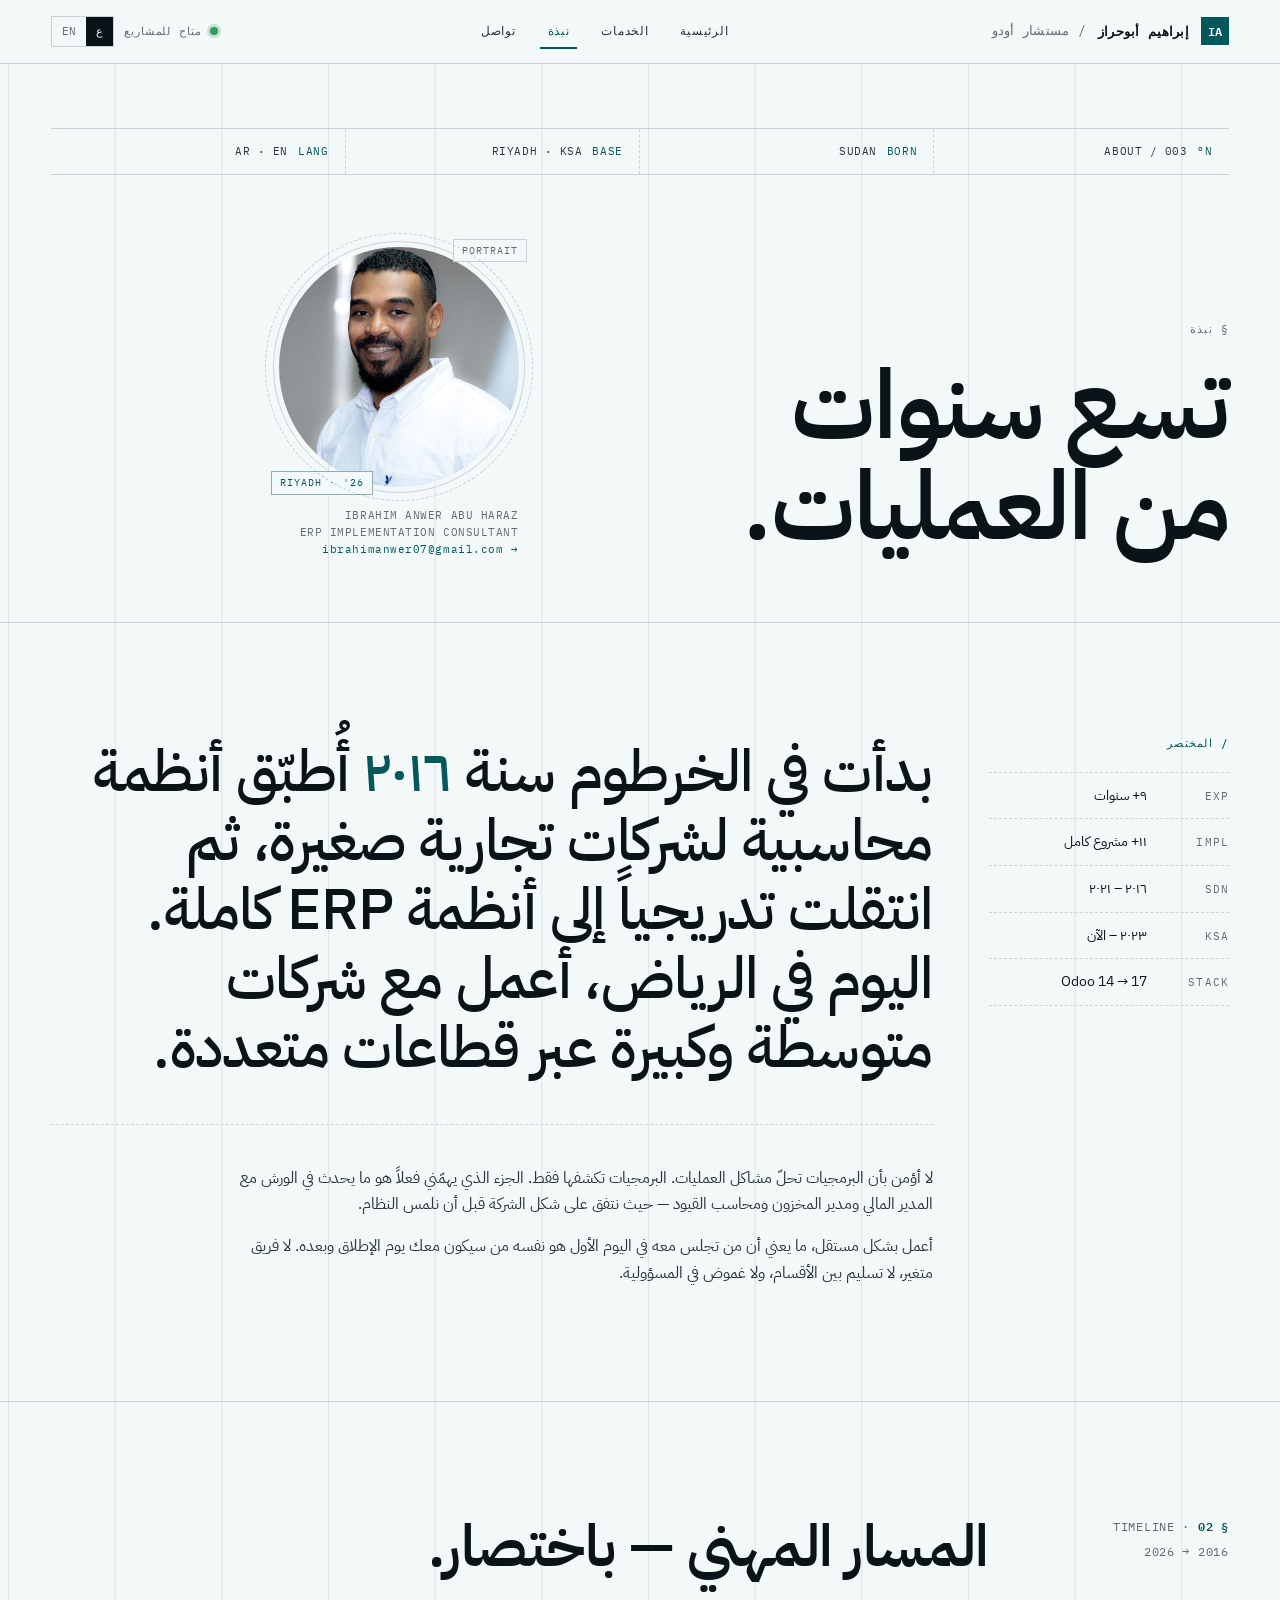
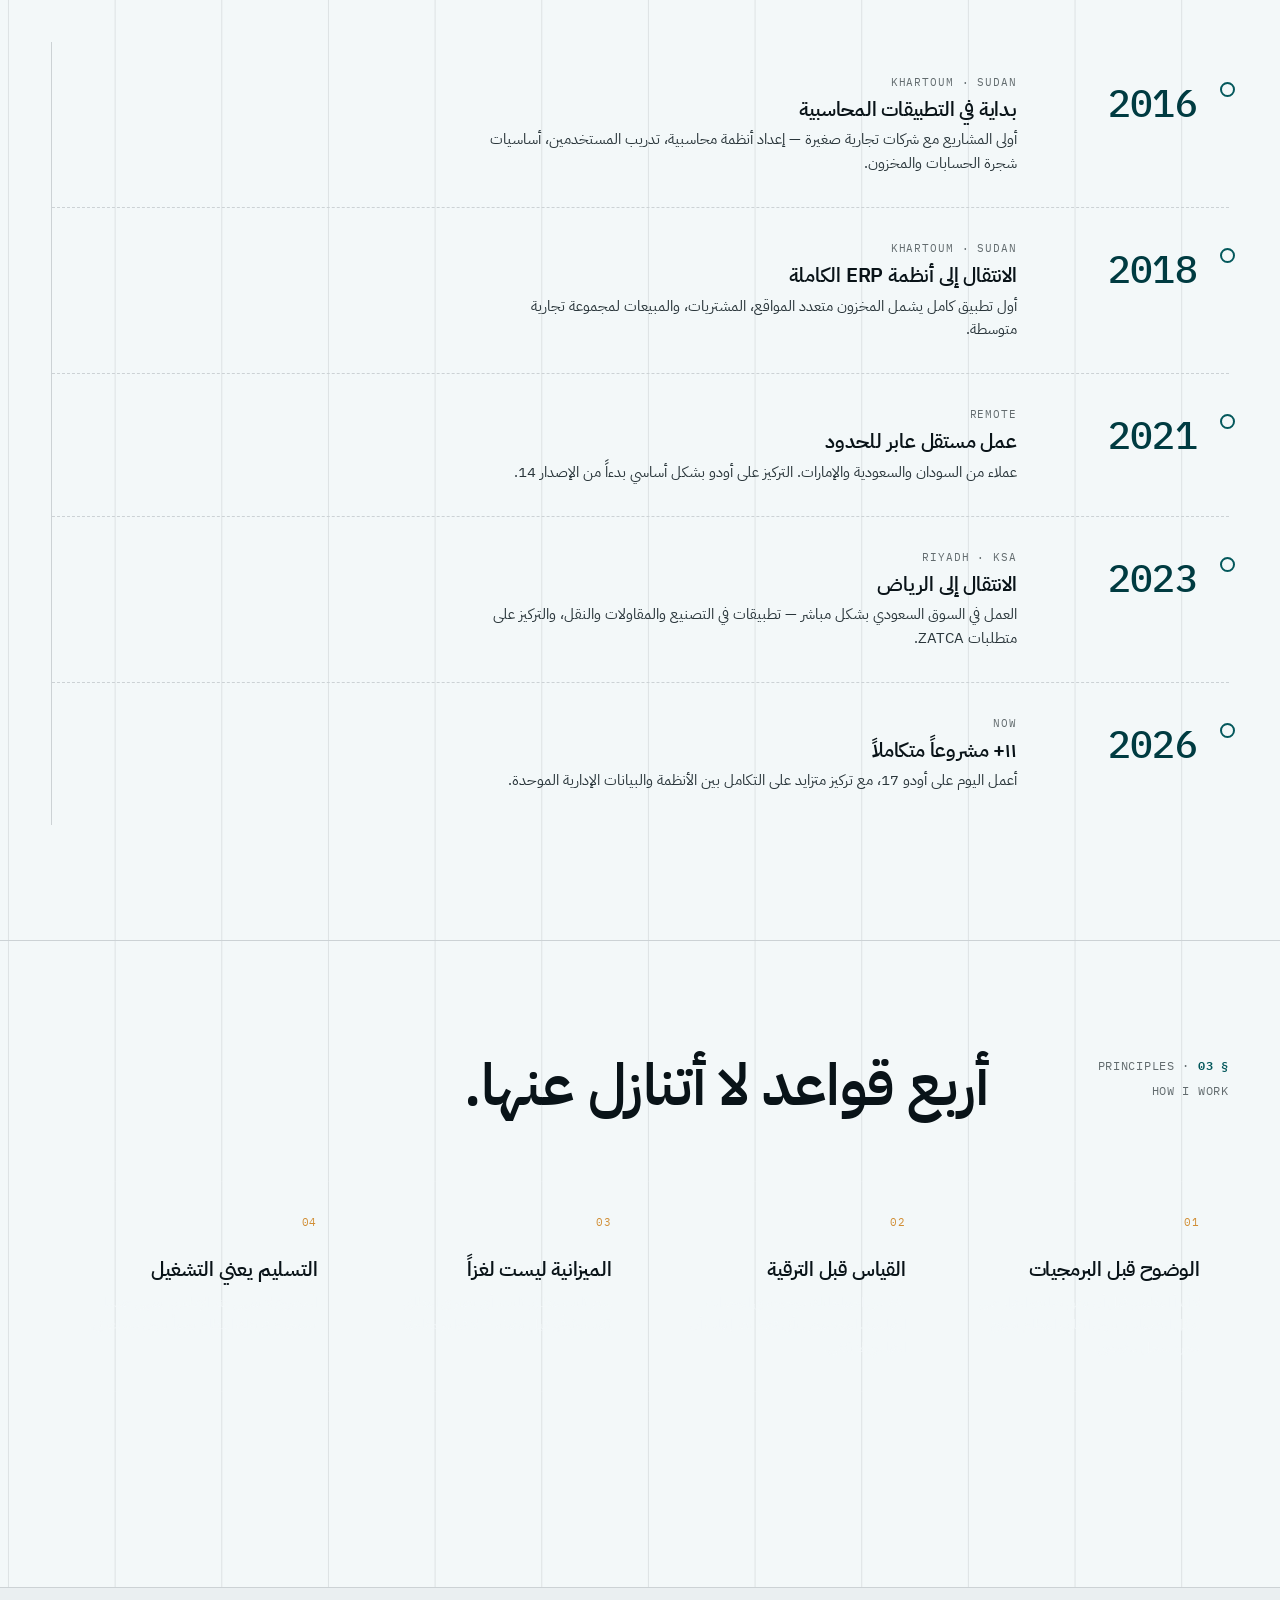
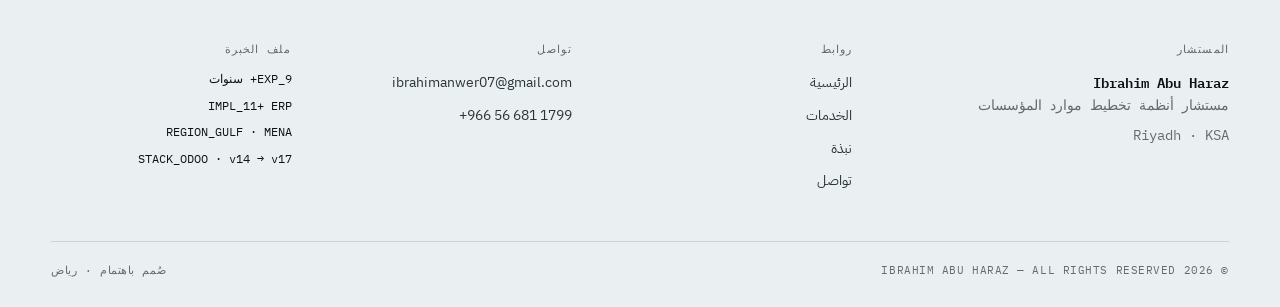
==== about.html @ ae487fdc "Add personal website files" ====
<!DOCTYPE html>
<html lang="ar" dir="rtl">
<head>
<meta charset="UTF-8" />
<meta name="viewport" content="width=device-width, initial-scale=1.0" />
<title>About — Ibrahim Abu Haraz</title>
<link rel="preconnect" href="https://fonts.googleapis.com" />
<link rel="preconnect" href="https://fonts.gstatic.com" crossorigin />
<link href="https://fonts.googleapis.com/css2?family=IBM+Plex+Mono:wght@300;400;500;600&family=IBM+Plex+Sans+Arabic:wght@300;400;500;600;700&family=IBM+Plex+Sans:wght@300;400;500;600;700&family=IBM+Plex+Serif:ital,wght@0,400;1,400&display=swap" rel="stylesheet" />
<link rel="stylesheet" href="assets/shared.css" />
<link rel="stylesheet" href="assets/pages.css" />
</head>
<body>

<div id="site-header"></div>

<!-- PAGE HEADER -->
<section class="page-head" data-screen-label="01 About Header">
  <div class="wrap">
    <div class="hero-meta">
      <div class="meta-cell"><span class="label-num">N°</span><span class="mono">003 / ABOUT</span></div>
      <div class="meta-cell"><span class="label-num">BORN</span><span class="mono">SUDAN</span></div>
      <div class="meta-cell"><span class="label-num">BASE</span><span class="mono">RIYADH · KSA</span></div>
      <div class="meta-cell"><span class="label-num">LANG</span><span class="mono">AR · EN</span></div>
    </div>
    <div class="page-head-row">
      <div>
        <p class="label">
          <span class="lang-ar">§ نبذة</span>
          <span class="lang-en">§ About</span>
        </p>
        <h1 class="h-display">
          <span class="lang-ar">تسع سنوات<br/>من العمليات.</span>
          <span class="lang-en">Nine years<br/>in operations.</span>
        </h1>
      </div>
      <div style="display:flex; flex-direction:column; gap: 20px;">
        <div class="portrait lg" aria-label="Ibrahim Abu Haraz">
          <img src="assets/portrait.png" alt="Ibrahim Abu Haraz" width="220" height="220" />
          <span class="portrait-meta tl">PORTRAIT</span>
          <span class="portrait-meta br">RIYADH · '26</span>
        </div>
        <p class="mono" style="font-size: 11px; color: var(--muted); letter-spacing: 0.05em; max-width: 260px;">
          IBRAHIM ANWER ABU HARAZ<br/>
          ERP IMPLEMENTATION CONSULTANT<br/>
          <span style="color:var(--teal);">→ ibrahimanwer07@gmail.com</span>
        </p>
      </div>
    </div>
  </div>
</section>

<!-- BIO -->
<section class="section" data-screen-label="02 Bio">
  <div class="wrap">
    <div class="bio-grid">
      <div class="bio-side">
        <h4 class="bio-label">/ <span class="lang-ar">المختصر</span><span class="lang-en">TL;DR</span></h4>
        <ul class="bio-list">
          <li><span class="label">EXP</span><span class="lang-ar">٩+ سنوات</span><span class="lang-en">9+ years</span></li>
          <li><span class="label">IMPL</span><span class="lang-ar">١١+ مشروع كامل</span><span class="lang-en">11+ full projects</span></li>
          <li><span class="label">SDN</span><span class="lang-ar">٢٠١٦ – ٢٠٢١</span><span class="lang-en">2016 – 2021</span></li>
          <li><span class="label">KSA</span><span class="lang-ar">٢٠٢٣ – الآن</span><span class="lang-en">2023 – present</span></li>
          <li><span class="label">STACK</span>Odoo 14 → 17</li>
        </ul>
      </div>
      <div class="bio-main">
        <h2 class="h-1" style="font-weight: 500; line-height: 1.2;">
          <span class="lang-ar">
            بدأت في الخرطوم سنة <em style="color:var(--teal); font-style:normal;">٢٠١٦</em> أُطبّق أنظمة محاسبية لشركات تجارية صغيرة، ثم انتقلت تدريجياً إلى أنظمة ERP كاملة. اليوم في الرياض، أعمل مع شركات متوسطة وكبيرة عبر قطاعات متعددة.
          </span>
          <span class="lang-en">
            I started in Khartoum in <em style="color:var(--teal); font-style:normal;">2016</em>, deploying accounting systems for small trading companies, then gradually moved into full ERP work. Today, based in Riyadh, I work with mid-market and enterprise clients across multiple sectors.
          </span>
        </h2>

        <hr class="hr-dashed" style="margin-block: 40px;" />

        <p>
          <span class="lang-ar">
            لا أؤمن بأن البرمجيات تحلّ مشاكل العمليات. البرمجيات تكشفها فقط. الجزء الذي يهمّني فعلاً هو ما يحدث في الورش مع المدير المالي ومدير المخزون ومحاسب القيود — حيث نتفق على شكل الشركة قبل أن نلمس النظام.
          </span>
          <span class="lang-en">
            I don't believe software solves operational problems. Software only exposes them. The part that actually matters happens in workshops with the CFO, the warehouse manager, and the bookkeeper — where we agree on what the company should look like before we touch the system.
          </span>
        </p>
        <p style="margin-top: 16px;">
          <span class="lang-ar">
            أعمل بشكل مستقل، ما يعني أن من تجلس معه في اليوم الأول هو نفسه من سيكون معك يوم الإطلاق وبعده. لا فريق متغير، لا تسليم بين الأقسام، ولا غموض في المسؤولية.
          </span>
          <span class="lang-en">
            I work independently — which means the person you meet on day one is the same person standing next to you at go-live and after. No rotating teams, no department handoffs, no diffused accountability.
          </span>
        </p>
      </div>
    </div>
  </div>
</section>

<!-- TIMELINE -->
<section class="section" data-screen-label="03 Timeline">
  <div class="wrap">
    <div class="section-head">
      <div class="meta">
        <span><b>§ 02</b> · TIMELINE</span>
        <span>2016 → <span data-year>2026</span></span>
      </div>
      <div class="title">
        <h2 class="h-1">
          <span class="lang-ar">المسار المهني — باختصار.</span>
          <span class="lang-en">The professional path — in brief.</span>
        </h2>
      </div>
    </div>

    <ol class="timeline">
      <li>
        <span class="tl-year">2016</span>
        <div class="tl-body">
          <span class="mono tl-loc">KHARTOUM · SUDAN</span>
          <h3 class="h-3">
            <span class="lang-ar">بداية في التطبيقات المحاسبية</span>
            <span class="lang-en">Started in accounting deployments</span>
          </h3>
          <p>
            <span class="lang-ar">أولى المشاريع مع شركات تجارية صغيرة — إعداد أنظمة محاسبية، تدريب المستخدمين، أساسيات شجرة الحسابات والمخزون.</span>
            <span class="lang-en">First engagements with small trading firms — accounting setups, user training, CoA and inventory basics.</span>
          </p>
        </div>
      </li>
      <li>
        <span class="tl-year">2018</span>
        <div class="tl-body">
          <span class="mono tl-loc">KHARTOUM · SUDAN</span>
          <h3 class="h-3">
            <span class="lang-ar">الانتقال إلى أنظمة ERP الكاملة</span>
            <span class="lang-en">Moved into full ERP work</span>
          </h3>
          <p>
            <span class="lang-ar">أول تطبيق كامل يشمل المخزون متعدد المواقع، المشتريات، والمبيعات لمجموعة تجارية متوسطة.</span>
            <span class="lang-en">First full-scope rollout covering multi-warehouse inventory, purchasing, and sales for a mid-sized trading group.</span>
          </p>
        </div>
      </li>
      <li>
        <span class="tl-year">2021</span>
        <div class="tl-body">
          <span class="mono tl-loc">REMOTE</span>
          <h3 class="h-3">
            <span class="lang-ar">عمل مستقل عابر للحدود</span>
            <span class="lang-en">Cross-border independent practice</span>
          </h3>
          <p>
            <span class="lang-ar">عملاء من السودان والسعودية والإمارات. التركيز على أودو بشكل أساسي بدءاً من الإصدار 14.</span>
            <span class="lang-en">Clients across Sudan, KSA, and the UAE. Focus narrowed to Odoo from v14 onwards.</span>
          </p>
        </div>
      </li>
      <li>
        <span class="tl-year">2023</span>
        <div class="tl-body">
          <span class="mono tl-loc">RIYADH · KSA</span>
          <h3 class="h-3">
            <span class="lang-ar">الانتقال إلى الرياض</span>
            <span class="lang-en">Relocated to Riyadh</span>
          </h3>
          <p>
            <span class="lang-ar">العمل في السوق السعودي بشكل مباشر — تطبيقات في التصنيع والمقاولات والنقل، والتركيز على متطلبات ZATCA.</span>
            <span class="lang-en">Working in the Saudi market directly — manufacturing, contracting, and transportation rollouts, with a focus on ZATCA compliance.</span>
          </p>
        </div>
      </li>
      <li>
        <span class="tl-year"><span data-year>2026</span></span>
        <div class="tl-body">
          <span class="mono tl-loc">NOW</span>
          <h3 class="h-3">
            <span class="lang-ar">١١+ مشروعاً متكاملاً</span>
            <span class="lang-en">11+ full-cycle projects</span>
          </h3>
          <p>
            <span class="lang-ar">أعمل اليوم على أودو 17، مع تركيز متزايد على التكامل بين الأنظمة والبيانات الإدارية الموحدة.</span>
            <span class="lang-en">Currently on Odoo 17, with a growing focus on cross-system integration and unified management reporting.</span>
          </p>
        </div>
      </li>
    </ol>
  </div>
</section>

<!-- PRINCIPLES -->
<section class="section section-dark" data-screen-label="04 Principles">
  <div class="wrap">
    <div class="section-head">
      <div class="meta">
        <span><b>§ 03</b> · PRINCIPLES</span>
        <span>HOW I WORK</span>
      </div>
      <div class="title">
        <h2 class="h-1">
          <span class="lang-ar">أربع قواعد لا أتنازل عنها.</span>
          <span class="lang-en">Four rules I don't compromise on.</span>
        </h2>
      </div>
    </div>

    <div class="principles">
      <div class="principle">
        <span class="principle-num">01</span>
        <h3 class="h-3">
          <span class="lang-ar">الوضوح قبل البرمجيات</span>
          <span class="lang-en">Clarity before software</span>
        </h3>
        <p>
          <span class="lang-ar">لا أبدأ التطبيق قبل أن يتفق صانعو القرار على شكل العمليات. بدون اتفاق، النظام يصبح مجرد سجل للفوضى.</span>
          <span class="lang-en">No implementation begins until decision-makers agree on what the process should look like. Without that, the system just records chaos.</span>
        </p>
      </div>
      <div class="principle">
        <span class="principle-num">02</span>
        <h3 class="h-3">
          <span class="lang-ar">القياس قبل الترقية</span>
          <span class="lang-en">Standard before custom</span>
        </h3>
        <p>
          <span class="lang-ar">٨٠٪ من احتياجاتك موجودة في الوحدات القياسية. التخصيص يأتي فقط بعد إثبات أن القياسي لا يكفي.</span>
          <span class="lang-en">80% of your needs are in standard modules. Customisation comes only after proving the standard doesn't fit.</span>
        </p>
      </div>
      <div class="principle">
        <span class="principle-num">03</span>
        <h3 class="h-3">
          <span class="lang-ar">الميزانية ليست لغزاً</span>
          <span class="lang-en">Budgets aren't mysteries</span>
        </h3>
        <p>
          <span class="lang-ar">سعر ثابت لنطاق ثابت. أي تغيير في النطاق يُكتب ويُوقّع قبل تنفيذه — لا فواتير مفاجئة.</span>
          <span class="lang-en">Fixed price for fixed scope. Scope changes are written and signed before work starts — no surprise invoices.</span>
        </p>
      </div>
      <div class="principle">
        <span class="principle-num">04</span>
        <h3 class="h-3">
          <span class="lang-ar">التسليم يعني التشغيل</span>
          <span class="lang-en">"Done" means running</span>
        </h3>
        <p>
          <span class="lang-ar">المشروع لا ينتهي عند الإطلاق. ينتهي عندما يستخدم فريقك النظام يومياً بدون مساعدتي.</span>
          <span class="lang-en">A project doesn't end at launch. It ends when your team uses the system daily without me.</span>
        </p>
      </div>
    </div>
  </div>
</section>

<div id="site-footer"></div>

<script src="assets/shared.js"></script>
<script src="assets/partials.js"></script>
</body>
</html>
---- assets/shared.css ----
/* ============================================================
   Ibrahim Abu Haraz — ERP Consultant
   Technical & modern, bilingual (AR-RTL primary / EN-LTR)
   ============================================================ */

:root {
  /* Color tokens */
  --bg:        oklch(97.5% 0.005 220);
  --bg-2:      oklch(95% 0.006 220);
  --ink:       oklch(18% 0.018 230);
  --ink-2:     oklch(32% 0.018 225);
  --muted:     oklch(52% 0.012 225);
  --line:      oklch(86% 0.008 220);
  --line-2:    oklch(91% 0.006 220);
  --teal:      oklch(42% 0.07 200);
  --teal-deep: oklch(32% 0.06 205);
  --teal-tint: oklch(94% 0.018 200);
  --amber:     oklch(70% 0.13 70);
  --green:     oklch(62% 0.13 155);

  /* Type */
  --f-sans: "IBM Plex Sans Arabic", "IBM Plex Sans", system-ui, sans-serif;
  --f-mono: "IBM Plex Mono", ui-monospace, Menlo, monospace;
  --f-serif: "IBM Plex Serif", Georgia, serif;

  /* Layout */
  --maxw: 1320px;
  --pad: clamp(20px, 4vw, 56px);
  --gutter: 24px;
}

* { box-sizing: border-box; }

html, body {
  margin: 0;
  padding: 0;
  background: var(--bg);
  color: var(--ink);
  font-family: var(--f-sans);
  font-size: 16px;
  line-height: 1.55;
  -webkit-font-smoothing: antialiased;
  text-rendering: optimizeLegibility;
}

body {
  /* Faint vertical column grid as a design element */
  background-image:
    linear-gradient(to right,
      transparent 0,
      transparent calc(100% / 12 - 1px),
      var(--line-2) calc(100% / 12 - 1px),
      var(--line-2) calc(100% / 12),
      transparent calc(100% / 12));
  background-size: calc(100% / 12) 100%;
  background-position: 0 0;
  background-repeat: repeat-x;
}

@media (max-width: 900px) { body { background-image: none; } }

a { color: inherit; text-decoration: none; }
img { max-width: 100%; display: block; }
button { font: inherit; cursor: pointer; }

/* ---------- Direction handling ---------- */
html[lang="ar"] { direction: rtl; }
html[lang="en"] { direction: ltr; }
html[lang="ar"] body { font-family: var(--f-sans); }
html[lang="en"] body { font-family: "IBM Plex Sans", system-ui, sans-serif; }

/* hide opposite-language nodes */
html[lang="ar"] [data-en]:not([data-ar]) { display: none; }
html[lang="en"] [data-ar]:not([data-en]) { display: none; }
.lang-en, .lang-ar { display: none; }
html[lang="en"] .lang-en { display: inline; }
html[lang="ar"] .lang-ar { display: inline; }
html[lang="en"] .lang-en.block,
html[lang="ar"] .lang-ar.block { display: block; }

/* ---------- Wrappers ---------- */
.wrap {
  max-width: var(--maxw);
  margin: 0 auto;
  padding-inline: var(--pad);
}

/* ---------- Top bar / nav ---------- */
.topbar {
  position: sticky;
  top: 0;
  z-index: 50;
  background: color-mix(in oklab, var(--bg) 92%, transparent);
  backdrop-filter: blur(8px);
  border-bottom: 1px solid var(--line);
}
.topbar .row {
  display: flex;
  align-items: center;
  justify-content: space-between;
  gap: 20px;
  padding-block: 14px;
}
.brand {
  display: flex;
  align-items: center;
  gap: 12px;
  font-family: var(--f-mono);
  font-size: 13px;
  letter-spacing: 0.02em;
  color: var(--ink);
}
.brand-mark {
  width: 28px;
  height: 28px;
  display: grid;
  place-items: center;
  background: var(--teal);
  color: var(--bg);
  font-family: var(--f-mono);
  font-weight: 600;
  font-size: 12px;
  letter-spacing: 0;
}
.brand-name { font-weight: 600; }
.brand-sub { color: var(--muted); }

nav.primary {
  display: flex;
  align-items: center;
  gap: 4px;
}
nav.primary a {
  font-family: var(--f-mono);
  font-size: 12px;
  text-transform: uppercase;
  letter-spacing: 0.06em;
  color: var(--ink-2);
  padding: 8px 14px;
  border-radius: 2px;
  position: relative;
}
nav.primary a:hover { color: var(--teal); background: var(--teal-tint); }
nav.primary a[aria-current="page"] {
  color: var(--teal);
}
nav.primary a[aria-current="page"]::before {
  content: "";
  position: absolute;
  inset-inline-start: 6px;
  inset-inline-end: 6px;
  bottom: 0;
  height: 2px;
  background: var(--teal);
}

.nav-meta {
  display: flex;
  align-items: center;
  gap: 10px;
}
.status-dot {
  display: inline-flex;
  align-items: center;
  gap: 8px;
  font-family: var(--f-mono);
  font-size: 11px;
  text-transform: uppercase;
  color: var(--muted);
  letter-spacing: 0.08em;
}
.status-dot::before {
  content: "";
  width: 8px; height: 8px;
  border-radius: 50%;
  background: var(--green);
  box-shadow: 0 0 0 3px color-mix(in oklab, var(--green) 25%, transparent);
}

.lang-toggle {
  display: inline-flex;
  border: 1px solid var(--line);
  background: var(--bg);
  font-family: var(--f-mono);
  font-size: 11px;
  letter-spacing: 0.04em;
  overflow: hidden;
}
.lang-toggle button {
  padding: 6px 10px;
  background: transparent;
  border: 0;
  color: var(--muted);
}
.lang-toggle button[aria-pressed="true"] {
  background: var(--ink);
  color: var(--bg);
}

/* Mobile nav fallback */
@media (max-width: 820px) {
  nav.primary { display: none; }
  .nav-meta .status-dot { display: none; }
}

/* ---------- Headings ---------- */
h1, h2, h3, h4 {
  font-family: var(--f-sans);
  font-weight: 600;
  margin: 0;
  letter-spacing: -0.01em;
  line-height: 1.05;
  text-wrap: balance;
}
html[lang="en"] h1, html[lang="en"] h2, html[lang="en"] h3 { letter-spacing: -0.02em; }

.h-display { font-size: clamp(48px, 7.5vw, 104px); font-weight: 600; }
.h-1 { font-size: clamp(36px, 4.5vw, 64px); font-weight: 600; }
.h-2 { font-size: clamp(26px, 2.6vw, 36px); }
.h-3 { font-size: clamp(20px, 1.6vw, 24px); font-weight: 600; }

p { margin: 0; }
.lede { font-size: clamp(18px, 1.4vw, 22px); color: var(--ink-2); line-height: 1.5; max-width: 60ch; text-wrap: pretty; }

/* ---------- Mono labels ---------- */
.mono { font-family: var(--f-mono); }
.label {
  font-family: var(--f-mono);
  font-size: 11px;
  text-transform: uppercase;
  letter-spacing: 0.1em;
  color: var(--muted);
}
.label-num {
  font-family: var(--f-mono);
  font-size: 11px;
  letter-spacing: 0.06em;
  color: var(--teal);
}
.kbd {
  font-family: var(--f-mono);
  font-size: 11px;
  padding: 2px 6px;
  border: 1px solid var(--line);
  background: var(--bg-2);
}

/* ---------- Buttons ---------- */
.btn {
  display: inline-flex;
  align-items: center;
  gap: 10px;
  padding: 14px 22px;
  font-family: var(--f-mono);
  font-size: 12px;
  letter-spacing: 0.08em;
  text-transform: uppercase;
  background: var(--ink);
  color: var(--bg);
  border: 1px solid var(--ink);
  transition: transform 120ms ease, background 120ms ease;
}
.btn:hover { background: var(--teal); border-color: var(--teal); }
.btn .arrow { font-family: var(--f-mono); }
.btn-ghost {
  background: transparent;
  color: var(--ink);
  border: 1px solid var(--line);
}
.btn-ghost:hover { background: var(--bg-2); border-color: var(--ink); color: var(--ink); }

/* ---------- Section header ---------- */
.section {
  padding-block: clamp(64px, 9vw, 120px);
  border-top: 1px solid var(--line);
  position: relative;
}
.section.no-divider { border-top: 0; }
.section-head {
  display: grid;
  grid-template-columns: 200px 1fr;
  gap: 40px;
  margin-bottom: clamp(40px, 5vw, 72px);
  align-items: start;
}
.section-head .meta {
  font-family: var(--f-mono);
  font-size: 12px;
  color: var(--muted);
  letter-spacing: 0.06em;
  display: flex;
  flex-direction: column;
  gap: 6px;
}
.section-head .meta b { color: var(--teal); font-weight: 600; }
.section-head .title { display: flex; flex-direction: column; gap: 16px; }
@media (max-width: 720px) {
  .section-head { grid-template-columns: 1fr; gap: 16px; }
}

/* ---------- Hairline ---------- */
.hr { height: 1px; background: var(--line); border: 0; margin: 0; }
.hr-dashed { border: 0; border-top: 1px dashed var(--line); }

/* ---------- Footer ---------- */
footer.site {
  border-top: 1px solid var(--line);
  background: var(--bg-2);
  padding-block: 56px 28px;
  margin-top: 80px;
}
footer.site .grid {
  display: grid;
  grid-template-columns: 1.4fr 1fr 1fr 1fr;
  gap: 40px;
}
@media (max-width: 820px) { footer.site .grid { grid-template-columns: 1fr 1fr; } }
@media (max-width: 520px) { footer.site .grid { grid-template-columns: 1fr; } }

footer.site h4 {
  font-family: var(--f-mono);
  font-size: 11px;
  text-transform: uppercase;
  letter-spacing: 0.1em;
  color: var(--muted);
  font-weight: 500;
  margin-bottom: 14px;
}
footer.site ul { list-style: none; padding: 0; margin: 0; display: grid; gap: 8px; }
footer.site a { color: var(--ink-2); font-size: 14px; }
footer.site a:hover { color: var(--teal); }
footer.site .bottom {
  margin-top: 48px;
  padding-top: 20px;
  border-top: 1px solid var(--line);
  display: flex;
  justify-content: space-between;
  align-items: center;
  font-family: var(--f-mono);
  font-size: 11px;
  color: var(--muted);
  letter-spacing: 0.05em;
  flex-wrap: wrap;
  gap: 12px;
}

/* ---------- Avatar placeholder ---------- */
.avatar {
  width: 72px;
  height: 72px;
  background:
    repeating-linear-gradient(135deg,
      var(--teal-tint) 0 6px,
      var(--bg) 6px 12px);
  border: 1px solid var(--line);
  position: relative;
  display: grid;
  place-items: center;
  font-family: var(--f-mono);
  font-size: 9px;
  color: var(--teal-deep);
  text-align: center;
  text-transform: uppercase;
  letter-spacing: 0.08em;
}
.avatar.lg { width: 220px; height: 220px; font-size: 10px; }

/* ---------- Portrait (real photo) ---------- */
.portrait {
  --size: 220px;
  width: var(--size);
  height: var(--size);
  position: relative;
  display: block;
  flex-shrink: 0;
}
.portrait.lg { --size: 240px; }
.portrait img {
  width: 100%;
  height: 100%;
  object-fit: cover;
  border-radius: 50%;
  display: block;
  background: var(--bg-2);
  filter: saturate(0.95) contrast(1.02);
}
.portrait::before {
  /* fine outer ring */
  content: "";
  position: absolute;
  inset: -6px;
  border: 1px solid var(--line);
  border-radius: 50%;
  pointer-events: none;
}
.portrait::after {
  /* dashed offset arc to keep the technical/grid vocabulary */
  content: "";
  position: absolute;
  inset: -14px;
  border: 1px dashed color-mix(in oklab, var(--teal) 35%, transparent);
  border-radius: 50%;
  pointer-events: none;
  opacity: 0.7;
}
.portrait-meta {
  position: absolute;
  font-family: var(--f-mono);
  font-size: 10px;
  letter-spacing: 0.1em;
  color: var(--muted);
  text-transform: uppercase;
  background: var(--bg);
  padding: 3px 8px;
  border: 1px solid var(--line);
  white-space: nowrap;
}
.portrait-meta.tl { top: -8px; inset-inline-start: -8px; }
.portrait-meta.br { bottom: -8px; inset-inline-end: -8px; color: var(--teal); border-color: color-mix(in oklab, var(--teal) 30%, var(--line)); }

/* ---------- Reveal animation ---------- */
.reveal { opacity: 0; transform: translateY(12px); transition: opacity 600ms ease, transform 600ms ease; }
.reveal.in { opacity: 1; transform: none; }
---- assets/pages.css ----
/* Shared styles for Services / About / Contact pages */

/* ---------- Page head (reuses .hero-meta from home) ---------- */
.page-head {
  padding-top: clamp(40px, 5vw, 64px);
  padding-bottom: clamp(40px, 5vw, 64px);
}
.page-head .hero-meta {
  display: grid;
  grid-template-columns: repeat(4, 1fr);
  border-top: 1px solid var(--line);
  border-bottom: 1px solid var(--line);
  margin-bottom: clamp(40px, 6vw, 72px);
}
.page-head .meta-cell {
  display: flex;
  align-items: center;
  gap: 10px;
  padding: 14px 16px;
  font-family: var(--f-mono);
  font-size: 11px;
  color: var(--ink-2);
  letter-spacing: 0.05em;
  border-inline-start: 1px dashed var(--line);
}
.page-head .meta-cell:first-child { border-inline-start: 0; }
@media (max-width: 760px) {
  .page-head .hero-meta { grid-template-columns: 1fr 1fr; }
  .page-head .meta-cell:nth-child(3) { border-inline-start: 0; }
}

.page-head-row {
  display: grid;
  grid-template-columns: 1.4fr 1fr;
  gap: 56px;
  align-items: end;
}
@media (max-width: 900px) {
  .page-head-row { grid-template-columns: 1fr; gap: 32px; }
}
.page-head .label { margin-bottom: 18px; }

/* ============================================================
   SERVICES PAGE
   ============================================================ */
.svc-row {
  display: grid;
  grid-template-columns: 240px 1fr;
  gap: 56px;
  padding-block: clamp(40px, 5vw, 64px);
  border-top: 1px solid var(--line);
}
.svc-row:first-of-type { border-top: 0; padding-top: 0; }
@media (max-width: 880px) {
  .svc-row { grid-template-columns: 1fr; gap: 20px; }
}

.svc-row-num {
  display: flex;
  flex-direction: column;
  gap: 12px;
  position: sticky;
  top: 88px;
  align-self: start;
}
.svc-row-num .label-num {
  font-size: 12px;
  letter-spacing: 0.1em;
}
.svc-row-num h2 {
  line-height: 1.1;
  font-weight: 500;
}

.svc-row-body { display: flex; flex-direction: column; gap: 20px; }
.svc-row-body .lede { max-width: 64ch; font-size: clamp(17px, 1.3vw, 20px); }

.svc-features {
  list-style: none;
  padding: 0;
  margin: 0;
  display: grid;
  grid-template-columns: repeat(2, 1fr);
  gap: 12px 24px;
  border-top: 1px dashed var(--line);
  padding-top: 20px;
}
@media (max-width: 600px) { .svc-features { grid-template-columns: 1fr; } }
.svc-features li {
  font-family: var(--f-mono);
  font-size: 13px;
  color: var(--ink-2);
  padding-inline-start: 18px;
  position: relative;
  line-height: 1.5;
}
.svc-features li::before {
  content: "→";
  position: absolute;
  inset-inline-start: 0;
  color: var(--teal);
  font-family: var(--f-mono);
}
html[dir="rtl"] .svc-features li::before { content: "←"; }

.svc-eng {
  display: grid;
  grid-template-columns: repeat(3, 1fr);
  gap: 0;
  margin-top: 4px;
  border: 1px solid var(--line);
  background: var(--bg-2);
}
.svc-eng > div {
  display: flex;
  flex-direction: column;
  gap: 4px;
  padding: 14px 18px;
  border-inline-start: 1px solid var(--line);
  font-family: var(--f-mono);
  font-size: 13px;
  color: var(--ink);
  letter-spacing: 0.02em;
}
.svc-eng > div:first-child { border-inline-start: 0; }
.svc-eng .label { font-size: 10px; }
@media (max-width: 720px) {
  .svc-eng { grid-template-columns: 1fr; }
  .svc-eng > div { border-inline-start: 0; border-top: 1px solid var(--line); }
  .svc-eng > div:first-child { border-top: 0; }
}

/* ============================================================
   ABOUT PAGE
   ============================================================ */
.bio-grid {
  display: grid;
  grid-template-columns: 240px 1fr;
  gap: 56px;
}
@media (max-width: 880px) {
  .bio-grid { grid-template-columns: 1fr; gap: 32px; }
}
.bio-side { display: flex; flex-direction: column; gap: 18px; position: sticky; top: 88px; align-self: start; }
.bio-label {
  font-family: var(--f-mono);
  font-size: 11px;
  text-transform: uppercase;
  letter-spacing: 0.1em;
  color: var(--teal);
  margin: 0 0 4px 0;
  font-weight: 500;
}
.bio-list {
  list-style: none;
  padding: 0;
  margin: 0;
  display: flex;
  flex-direction: column;
}
.bio-list li {
  display: grid;
  grid-template-columns: 70px 1fr;
  gap: 12px;
  padding-block: 12px;
  border-top: 1px dashed var(--line);
  font-size: 14px;
  align-items: baseline;
}
.bio-list li:last-child { border-bottom: 1px dashed var(--line); }
.bio-list .label { font-size: 11px; }
.bio-main h2 { text-wrap: pretty; }
.bio-main p { font-size: 16px; line-height: 1.65; color: var(--ink-2); max-width: 70ch; }

/* Timeline */
.timeline {
  list-style: none;
  padding: 0;
  margin: 0;
  border-inline-start: 1px solid var(--line);
}
html[dir="rtl"] .timeline { border-inline-start: 0; border-inline-end: 1px solid var(--line); }

.timeline > li {
  display: grid;
  grid-template-columns: 140px 1fr;
  gap: 40px;
  padding: 32px 0 32px 32px;
  border-bottom: 1px dashed var(--line);
  position: relative;
}
html[dir="rtl"] .timeline > li { padding: 32px 32px 32px 0; }
.timeline > li:last-child { border-bottom: 0; }

.timeline > li::before {
  content: "";
  position: absolute;
  inset-inline-start: -6px;
  top: 40px;
  width: 11px;
  height: 11px;
  background: var(--bg);
  border: 2px solid var(--teal);
  border-radius: 50%;
}

.tl-year {
  font-family: var(--f-mono);
  font-size: clamp(28px, 3vw, 40px);
  color: var(--teal-deep);
  font-weight: 500;
  letter-spacing: -0.02em;
}
.tl-body { display: flex; flex-direction: column; gap: 8px; }
.tl-loc {
  font-size: 11px;
  letter-spacing: 0.08em;
  color: var(--muted);
}
.tl-body p { font-size: 15px; color: var(--ink-2); max-width: 60ch; }

@media (max-width: 700px) {
  .timeline > li { grid-template-columns: 1fr; gap: 12px; }
}

/* Principles (on dark section) */
.principles {
  display: grid;
  grid-template-columns: repeat(4, 1fr);
  gap: 0;
  border-top: 1px solid color-mix(in oklab, var(--bg) 18%, transparent);
  border-inline-start: 1px solid color-mix(in oklab, var(--bg) 18%, transparent);
}
@media (max-width: 980px) { .principles { grid-template-columns: 1fr 1fr; } }
@media (max-width: 600px) { .principles { grid-template-columns: 1fr; } }

.principle {
  padding: 32px 28px;
  border-inline-end: 1px solid color-mix(in oklab, var(--bg) 18%, transparent);
  border-bottom: 1px solid color-mix(in oklab, var(--bg) 18%, transparent);
  display: flex;
  flex-direction: column;
  gap: 12px;
}
.principle-num {
  font-family: var(--f-mono);
  font-size: 11px;
  color: var(--amber);
  letter-spacing: 0.08em;
  margin-bottom: 16px;
}
.principle p { font-size: 14px; line-height: 1.6; color: color-mix(in oklab, var(--bg) 70%, transparent); }

/* ============================================================
   CONTACT PAGE
   ============================================================ */
.contact-grid {
  display: grid;
  grid-template-columns: repeat(3, 1fr);
  gap: 0;
  border-top: 1px solid var(--line);
  border-inline-start: 1px solid var(--line);
}
@media (max-width: 900px) { .contact-grid { grid-template-columns: 1fr; } }

.contact-card {
  padding: 28px;
  border-inline-end: 1px solid var(--line);
  border-bottom: 1px solid var(--line);
  display: flex;
  flex-direction: column;
  gap: 8px;
  background: var(--bg);
  transition: background 200ms ease;
  min-height: 200px;
}
.contact-card:hover { background: var(--teal-tint); }
.contact-num {
  font-family: var(--f-mono);
  font-size: 11px;
  color: var(--teal);
  letter-spacing: 0.06em;
  margin-bottom: 12px;
}
.contact-label {
  font-family: var(--f-mono);
  font-size: 11px;
  text-transform: uppercase;
  letter-spacing: 0.1em;
  color: var(--muted);
  margin: 0;
  font-weight: 500;
}
.contact-val {
  font-family: var(--f-mono);
  font-size: clamp(18px, 1.8vw, 24px);
  color: var(--ink);
  font-weight: 500;
  letter-spacing: 0;
  margin-top: 4px;
}
.contact-meta {
  margin-top: auto;
  font-size: 11px;
  color: var(--muted);
  letter-spacing: 0.04em;
  border-top: 1px dashed var(--line);
  padding-top: 12px;
}

/* Form */
.form-grid {
  display: grid;
  grid-template-columns: 280px 1fr;
  gap: 56px;
  align-items: start;
}
@media (max-width: 900px) {
  .form-grid { grid-template-columns: 1fr; gap: 32px; }
}
.form-side { position: sticky; top: 88px; display: flex; flex-direction: column; gap: 18px; }
.form-side .lede { font-size: 15px; }

.form-aside-block { margin-top: 8px; }
.form-aside-block .label { display:block; margin-bottom: 10px; }
.form-steps {
  list-style: none;
  padding: 0;
  margin: 0;
  display: grid;
  gap: 4px;
}
.form-steps li {
  display: grid;
  grid-template-columns: 50px 1fr;
  align-items: baseline;
  padding-block: 10px;
  border-top: 1px dashed var(--line);
  font-family: var(--f-mono);
  font-size: 13px;
  color: var(--ink-2);
}
.form-steps li:last-child { border-bottom: 1px dashed var(--line); }
.form-step-num { color: var(--teal); font-size: 11px; }

.contact-form {
  display: flex;
  flex-direction: column;
  gap: 28px;
  padding: 36px;
  background: var(--bg-2);
  border: 1px solid var(--line);
}
@media (max-width: 600px) { .contact-form { padding: 24px; } }
.field-row {
  display: grid;
  grid-template-columns: 1fr 1fr;
  gap: 20px;
}
@media (max-width: 600px) { .field-row { grid-template-columns: 1fr; } }

.field {
  display: flex;
  flex-direction: column;
  gap: 8px;
  border: 0;
  padding: 0;
  min-width: 0;
}
.field-label {
  font-family: var(--f-mono);
  font-size: 11px;
  text-transform: uppercase;
  letter-spacing: 0.08em;
  color: var(--teal);
  padding: 0;
}
.field input, .field textarea {
  font-family: var(--f-mono);
  font-size: 14px;
  padding: 12px 14px;
  background: var(--bg);
  border: 1px solid var(--line);
  border-radius: 0;
  color: var(--ink);
  width: 100%;
  outline: none;
  transition: border-color 150ms ease;
}
.field input::placeholder, .field textarea::placeholder { color: var(--muted); }
.field input:focus, .field textarea:focus { border-color: var(--teal); }
.field textarea { resize: vertical; font-family: var(--f-sans); }

.chip-row {
  display: flex;
  flex-wrap: wrap;
  gap: 8px;
}
.chip {
  display: inline-flex;
  align-items: center;
  gap: 6px;
  padding: 8px 12px;
  background: var(--bg);
  border: 1px solid var(--line);
  font-family: var(--f-mono);
  font-size: 12px;
  letter-spacing: 0.04em;
  color: var(--ink-2);
  cursor: pointer;
  transition: all 150ms ease;
}
.chip input { display: none; }
.chip:hover { border-color: var(--teal); color: var(--teal); }
.chip:has(input:checked) { background: var(--ink); color: var(--bg); border-color: var(--ink); }

.form-foot {
  display: flex;
  align-items: center;
  justify-content: space-between;
  gap: 16px;
  flex-wrap: wrap;
  padding-top: 8px;
  border-top: 1px dashed var(--line);
}
.form-note { font-size: 11px; color: var(--muted); letter-spacing: 0.04em; }

.form-success {
  display: flex;
  align-items: center;
  gap: 12px;
  padding: 14px 16px;
  background: color-mix(in oklab, var(--green) 12%, var(--bg));
  border: 1px solid color-mix(in oklab, var(--green) 50%, var(--line));
  font-size: 14px;
  color: var(--ink);
}
.form-success .mono { color: color-mix(in oklab, var(--green) 60%, var(--ink)); font-size: 12px; }
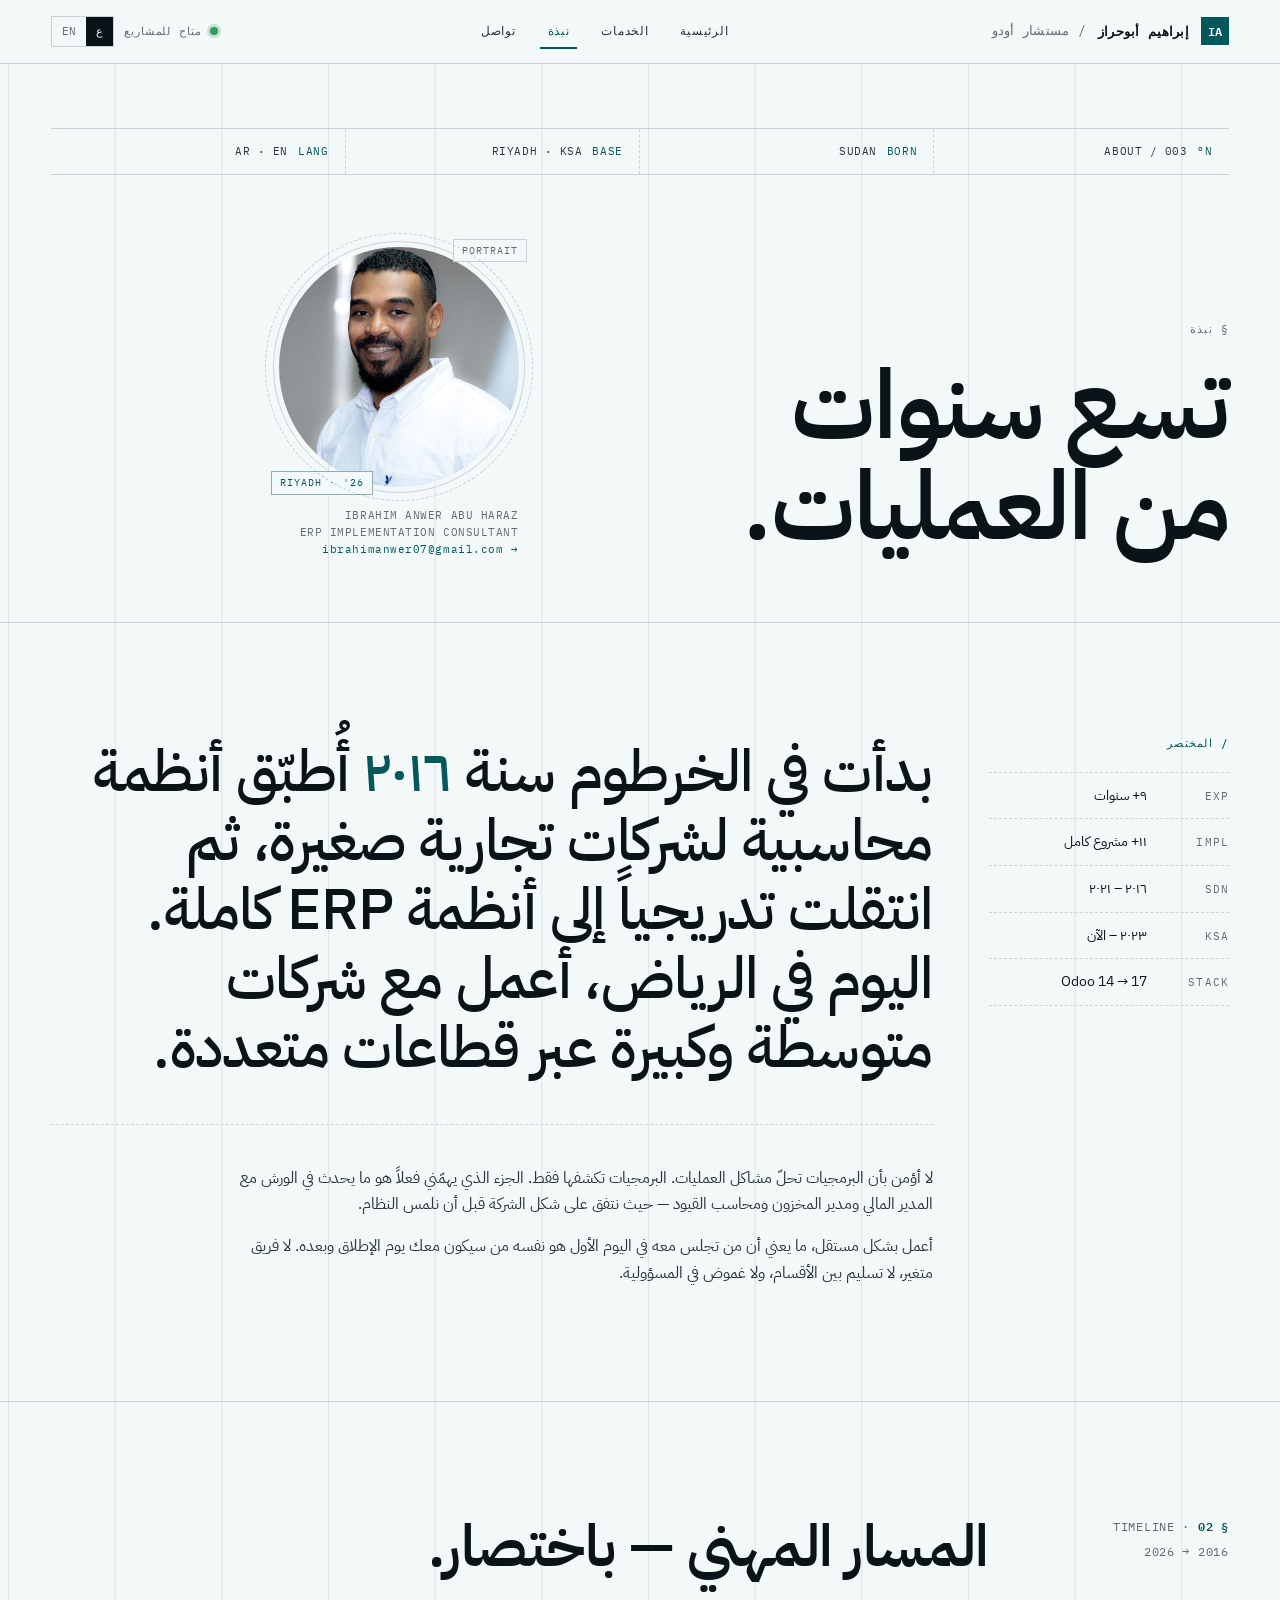
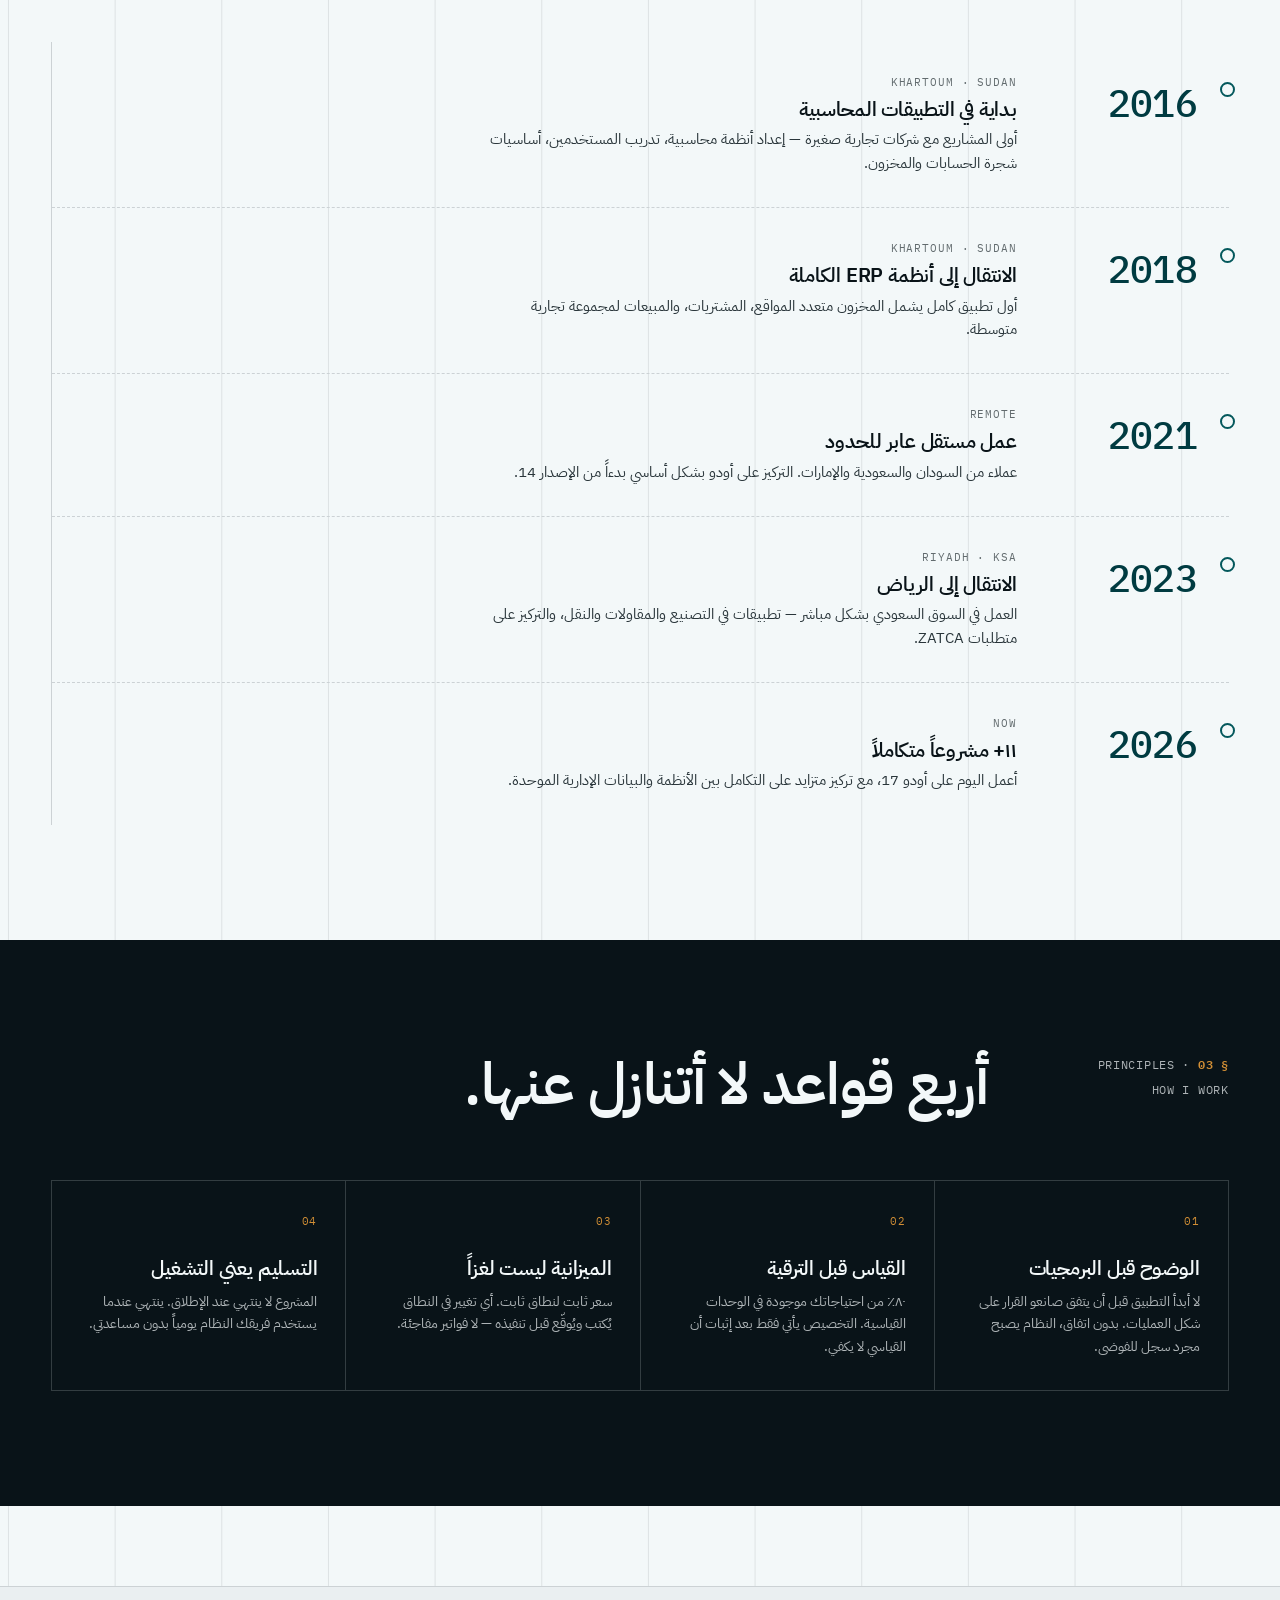
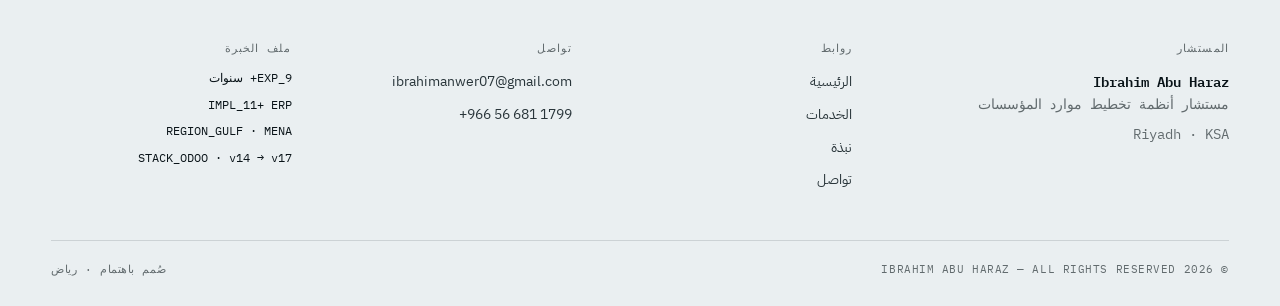
==== commit 3608b2c9: "update" ====
--- a/about.html
+++ b/about.html
@@ -7,8 +7,210 @@
 <link rel="preconnect" href="https://fonts.googleapis.com" />
 <link rel="preconnect" href="https://fonts.gstatic.com" crossorigin />
 <link href="https://fonts.googleapis.com/css2?family=IBM+Plex+Mono:wght@300;400;500;600&family=IBM+Plex+Sans+Arabic:wght@300;400;500;600;700&family=IBM+Plex+Sans:wght@300;400;500;600;700&family=IBM+Plex+Serif:ital,wght@0,400;1,400&display=swap" rel="stylesheet" />
-<link rel="stylesheet" href="assets/shared.css" />
-<link rel="stylesheet" href="assets/pages.css" />
+<style>
+/* ============================================================
+   shared.css
+   ============================================================ */
+:root {
+  --bg:        oklch(97.5% 0.005 220);
+  --bg-2:      oklch(95% 0.006 220);
+  --ink:       oklch(18% 0.018 230);
+  --ink-2:     oklch(32% 0.018 225);
+  --muted:     oklch(52% 0.012 225);
+  --line:      oklch(86% 0.008 220);
+  --line-2:    oklch(91% 0.006 220);
+  --teal:      oklch(42% 0.07 200);
+  --teal-deep: oklch(32% 0.06 205);
+  --teal-tint: oklch(94% 0.018 200);
+  --amber:     oklch(70% 0.13 70);
+  --green:     oklch(62% 0.13 155);
+  --f-sans: "IBM Plex Sans Arabic", "IBM Plex Sans", system-ui, sans-serif;
+  --f-mono: "IBM Plex Mono", ui-monospace, Menlo, monospace;
+  --f-serif: "IBM Plex Serif", Georgia, serif;
+  --maxw: 1320px;
+  --pad: clamp(20px, 4vw, 56px);
+  --gutter: 24px;
+}
+* { box-sizing: border-box; }
+html, body { margin: 0; padding: 0; background: var(--bg); color: var(--ink); font-family: var(--f-sans); font-size: 16px; line-height: 1.55; -webkit-font-smoothing: antialiased; text-rendering: optimizeLegibility; }
+body { background-image: linear-gradient(to right, transparent 0, transparent calc(100% / 12 - 1px), var(--line-2) calc(100% / 12 - 1px), var(--line-2) calc(100% / 12), transparent calc(100% / 12)); background-size: calc(100% / 12) 100%; background-position: 0 0; background-repeat: repeat-x; }
+@media (max-width: 900px) { body { background-image: none; } }
+a { color: inherit; text-decoration: none; }
+img { max-width: 100%; display: block; }
+button { font: inherit; cursor: pointer; }
+html[lang="ar"] { direction: rtl; }
+html[lang="en"] { direction: ltr; }
+html[lang="ar"] body { font-family: var(--f-sans); }
+html[lang="en"] body { font-family: "IBM Plex Sans", system-ui, sans-serif; }
+html[lang="ar"] [data-en]:not([data-ar]) { display: none; }
+html[lang="en"] [data-ar]:not([data-en]) { display: none; }
+.lang-en, .lang-ar { display: none; }
+html[lang="en"] .lang-en { display: inline; }
+html[lang="ar"] .lang-ar { display: inline; }
+html[lang="en"] .lang-en.block, html[lang="ar"] .lang-ar.block { display: block; }
+.wrap { max-width: var(--maxw); margin: 0 auto; padding-inline: var(--pad); }
+.topbar { position: sticky; top: 0; z-index: 50; background: color-mix(in oklab, var(--bg) 92%, transparent); backdrop-filter: blur(8px); border-bottom: 1px solid var(--line); }
+.topbar .row { display: flex; align-items: center; justify-content: space-between; gap: 20px; padding-block: 14px; }
+.brand { display: flex; align-items: center; gap: 12px; font-family: var(--f-mono); font-size: 13px; letter-spacing: 0.02em; color: var(--ink); }
+.brand-mark { width: 28px; height: 28px; display: grid; place-items: center; background: var(--teal); color: var(--bg); font-family: var(--f-mono); font-weight: 600; font-size: 12px; letter-spacing: 0; }
+.brand-name { font-weight: 600; }
+.brand-sub { color: var(--muted); }
+nav.primary { display: flex; align-items: center; gap: 4px; }
+nav.primary a { font-family: var(--f-mono); font-size: 12px; text-transform: uppercase; letter-spacing: 0.06em; color: var(--ink-2); padding: 8px 14px; border-radius: 2px; position: relative; }
+nav.primary a:hover { color: var(--teal); background: var(--teal-tint); }
+nav.primary a[aria-current="page"] { color: var(--teal); }
+nav.primary a[aria-current="page"]::before { content: ""; position: absolute; inset-inline-start: 6px; inset-inline-end: 6px; bottom: 0; height: 2px; background: var(--teal); }
+.nav-meta { display: flex; align-items: center; gap: 10px; }
+.status-dot { display: inline-flex; align-items: center; gap: 8px; font-family: var(--f-mono); font-size: 11px; text-transform: uppercase; color: var(--muted); letter-spacing: 0.08em; }
+.status-dot::before { content: ""; width: 8px; height: 8px; border-radius: 50%; background: var(--green); box-shadow: 0 0 0 3px color-mix(in oklab, var(--green) 25%, transparent); }
+.lang-toggle { display: inline-flex; border: 1px solid var(--line); background: var(--bg); font-family: var(--f-mono); font-size: 11px; letter-spacing: 0.04em; overflow: hidden; }
+.lang-toggle button { padding: 6px 10px; background: transparent; border: 0; color: var(--muted); }
+.lang-toggle button[aria-pressed="true"] { background: var(--ink); color: var(--bg); }
+@media (max-width: 820px) { nav.primary { display: none; } .nav-meta .status-dot { display: none; } }
+h1, h2, h3, h4 { font-family: var(--f-sans); font-weight: 600; margin: 0; letter-spacing: -0.01em; line-height: 1.05; text-wrap: balance; }
+html[lang="en"] h1, html[lang="en"] h2, html[lang="en"] h3 { letter-spacing: -0.02em; }
+.h-display { font-size: clamp(48px, 7.5vw, 104px); font-weight: 600; }
+.h-1 { font-size: clamp(36px, 4.5vw, 64px); font-weight: 600; }
+.h-2 { font-size: clamp(26px, 2.6vw, 36px); }
+.h-3 { font-size: clamp(20px, 1.6vw, 24px); font-weight: 600; }
+p { margin: 0; }
+.lede { font-size: clamp(18px, 1.4vw, 22px); color: var(--ink-2); line-height: 1.5; max-width: 60ch; text-wrap: pretty; }
+.mono { font-family: var(--f-mono); }
+.label { font-family: var(--f-mono); font-size: 11px; text-transform: uppercase; letter-spacing: 0.1em; color: var(--muted); }
+.label-num { font-family: var(--f-mono); font-size: 11px; letter-spacing: 0.06em; color: var(--teal); }
+.kbd { font-family: var(--f-mono); font-size: 11px; padding: 2px 6px; border: 1px solid var(--line); background: var(--bg-2); }
+.btn { display: inline-flex; align-items: center; gap: 10px; padding: 14px 22px; font-family: var(--f-mono); font-size: 12px; letter-spacing: 0.08em; text-transform: uppercase; background: var(--ink); color: var(--bg); border: 1px solid var(--ink); transition: transform 120ms ease, background 120ms ease; }
+.btn:hover { background: var(--teal); border-color: var(--teal); }
+.btn .arrow { font-family: var(--f-mono); }
+.btn-ghost { background: transparent; color: var(--ink); border: 1px solid var(--line); }
+.btn-ghost:hover { background: var(--bg-2); border-color: var(--ink); color: var(--ink); }
+.section { padding-block: clamp(64px, 9vw, 120px); border-top: 1px solid var(--line); position: relative; }
+.section.no-divider { border-top: 0; }
+.section-head { display: grid; grid-template-columns: 200px 1fr; gap: 40px; margin-bottom: clamp(40px, 5vw, 72px); align-items: start; }
+.section-head .meta { font-family: var(--f-mono); font-size: 12px; color: var(--muted); letter-spacing: 0.06em; display: flex; flex-direction: column; gap: 6px; }
+.section-head .meta b { color: var(--teal); font-weight: 600; }
+.section-head .title { display: flex; flex-direction: column; gap: 16px; }
+@media (max-width: 720px) { .section-head { grid-template-columns: 1fr; gap: 16px; } }
+.hr { height: 1px; background: var(--line); border: 0; margin: 0; }
+.hr-dashed { border: 0; border-top: 1px dashed var(--line); }
+footer.site { border-top: 1px solid var(--line); background: var(--bg-2); padding-block: 56px 28px; margin-top: 80px; }
+footer.site .grid { display: grid; grid-template-columns: 1.4fr 1fr 1fr 1fr; gap: 40px; }
+@media (max-width: 820px) { footer.site .grid { grid-template-columns: 1fr 1fr; } }
+@media (max-width: 520px) { footer.site .grid { grid-template-columns: 1fr; } }
+footer.site h4 { font-family: var(--f-mono); font-size: 11px; text-transform: uppercase; letter-spacing: 0.1em; color: var(--muted); font-weight: 500; margin-bottom: 14px; }
+footer.site ul { list-style: none; padding: 0; margin: 0; display: grid; gap: 8px; }
+footer.site a { color: var(--ink-2); font-size: 14px; }
+footer.site a:hover { color: var(--teal); }
+footer.site .bottom { margin-top: 48px; padding-top: 20px; border-top: 1px solid var(--line); display: flex; justify-content: space-between; align-items: center; font-family: var(--f-mono); font-size: 11px; color: var(--muted); letter-spacing: 0.05em; flex-wrap: wrap; gap: 12px; }
+.portrait { --size: 220px; width: var(--size); height: var(--size); position: relative; display: block; flex-shrink: 0; }
+.portrait.lg { --size: 240px; }
+.portrait img { width: 100%; height: 100%; object-fit: cover; border-radius: 50%; display: block; background: var(--bg-2); filter: saturate(0.95) contrast(1.02); }
+.portrait::before { content: ""; position: absolute; inset: -6px; border: 1px solid var(--line); border-radius: 50%; pointer-events: none; }
+.portrait::after { content: ""; position: absolute; inset: -14px; border: 1px dashed color-mix(in oklab, var(--teal) 35%, transparent); border-radius: 50%; pointer-events: none; opacity: 0.7; }
+.portrait-meta { position: absolute; font-family: var(--f-mono); font-size: 10px; letter-spacing: 0.1em; color: var(--muted); text-transform: uppercase; background: var(--bg); padding: 3px 8px; border: 1px solid var(--line); white-space: nowrap; }
+.portrait-meta.tl { top: -8px; inset-inline-start: -8px; }
+.portrait-meta.br { bottom: -8px; inset-inline-end: -8px; color: var(--teal); border-color: color-mix(in oklab, var(--teal) 30%, var(--line)); }
+.reveal { opacity: 0; transform: translateY(12px); transition: opacity 600ms ease, transform 600ms ease; }
+.reveal.in { opacity: 1; transform: none; }
+.section-dark { background: var(--ink); color: var(--bg); border-top: 0; }
+.section-dark .label, .section-dark .section-head .meta, .section-dark .lede { color: color-mix(in oklab, var(--bg) 70%, transparent); }
+.section-dark .section-head .meta b { color: var(--amber); }
+.section-dark h1, .section-dark h2, .section-dark h3 { color: var(--bg); }
+
+/* ============================================================
+   pages.css
+   ============================================================ */
+.page-head { padding-top: clamp(40px, 5vw, 64px); padding-bottom: clamp(40px, 5vw, 64px); }
+.page-head .hero-meta { display: grid; grid-template-columns: repeat(4, 1fr); border-top: 1px solid var(--line); border-bottom: 1px solid var(--line); margin-bottom: clamp(40px, 6vw, 72px); }
+.page-head .meta-cell { display: flex; align-items: center; gap: 10px; padding: 14px 16px; font-family: var(--f-mono); font-size: 11px; color: var(--ink-2); letter-spacing: 0.05em; border-inline-start: 1px dashed var(--line); }
+.page-head .meta-cell:first-child { border-inline-start: 0; }
+@media (max-width: 760px) { .page-head .hero-meta { grid-template-columns: 1fr 1fr; } .page-head .meta-cell:nth-child(3) { border-inline-start: 0; } }
+.page-head-row { display: grid; grid-template-columns: 1.4fr 1fr; gap: 56px; align-items: end; }
+@media (max-width: 900px) { .page-head-row { grid-template-columns: 1fr; gap: 32px; } }
+.page-head .label { margin-bottom: 18px; }
+.svc-row { display: grid; grid-template-columns: 240px 1fr; gap: 56px; padding-block: clamp(40px, 5vw, 64px); border-top: 1px solid var(--line); }
+.svc-row:first-of-type { border-top: 0; padding-top: 0; }
+@media (max-width: 880px) { .svc-row { grid-template-columns: 1fr; gap: 20px; } }
+.svc-row-num { display: flex; flex-direction: column; gap: 12px; position: sticky; top: 88px; align-self: start; }
+.svc-row-num .label-num { font-size: 12px; letter-spacing: 0.1em; }
+.svc-row-num h2 { line-height: 1.1; font-weight: 500; }
+.svc-row-body { display: flex; flex-direction: column; gap: 20px; }
+.svc-row-body .lede { max-width: 64ch; font-size: clamp(17px, 1.3vw, 20px); }
+.svc-features { list-style: none; padding: 0; margin: 0; display: grid; grid-template-columns: repeat(2, 1fr); gap: 12px 24px; border-top: 1px dashed var(--line); padding-top: 20px; }
+@media (max-width: 600px) { .svc-features { grid-template-columns: 1fr; } }
+.svc-features li { font-family: var(--f-mono); font-size: 13px; color: var(--ink-2); padding-inline-start: 18px; position: relative; line-height: 1.5; }
+.svc-features li::before { content: "→"; position: absolute; inset-inline-start: 0; color: var(--teal); font-family: var(--f-mono); }
+html[dir="rtl"] .svc-features li::before { content: "←"; }
+.svc-eng { display: grid; grid-template-columns: repeat(3, 1fr); gap: 0; margin-top: 4px; border: 1px solid var(--line); background: var(--bg-2); }
+.svc-eng > div { display: flex; flex-direction: column; gap: 4px; padding: 14px 18px; border-inline-start: 1px solid var(--line); font-family: var(--f-mono); font-size: 13px; color: var(--ink); letter-spacing: 0.02em; }
+.svc-eng > div:first-child { border-inline-start: 0; }
+.svc-eng .label { font-size: 10px; }
+@media (max-width: 720px) { .svc-eng { grid-template-columns: 1fr; } .svc-eng > div { border-inline-start: 0; border-top: 1px solid var(--line); } .svc-eng > div:first-child { border-top: 0; } }
+.bio-grid { display: grid; grid-template-columns: 240px 1fr; gap: 56px; }
+@media (max-width: 880px) { .bio-grid { grid-template-columns: 1fr; gap: 32px; } }
+.bio-side { display: flex; flex-direction: column; gap: 18px; position: sticky; top: 88px; align-self: start; }
+.bio-label { font-family: var(--f-mono); font-size: 11px; text-transform: uppercase; letter-spacing: 0.1em; color: var(--teal); margin: 0 0 4px 0; font-weight: 500; }
+.bio-list { list-style: none; padding: 0; margin: 0; display: flex; flex-direction: column; }
+.bio-list li { display: grid; grid-template-columns: 70px 1fr; gap: 12px; padding-block: 12px; border-top: 1px dashed var(--line); font-size: 14px; align-items: baseline; }
+.bio-list li:last-child { border-bottom: 1px dashed var(--line); }
+.bio-list .label { font-size: 11px; }
+.bio-main h2 { text-wrap: pretty; }
+.bio-main p { font-size: 16px; line-height: 1.65; color: var(--ink-2); max-width: 70ch; }
+.timeline { list-style: none; padding: 0; margin: 0; border-inline-start: 1px solid var(--line); }
+html[dir="rtl"] .timeline { border-inline-start: 0; border-inline-end: 1px solid var(--line); }
+.timeline > li { display: grid; grid-template-columns: 140px 1fr; gap: 40px; padding: 32px 0 32px 32px; border-bottom: 1px dashed var(--line); position: relative; }
+html[dir="rtl"] .timeline > li { padding: 32px 32px 32px 0; }
+.timeline > li:last-child { border-bottom: 0; }
+.timeline > li::before { content: ""; position: absolute; inset-inline-start: -6px; top: 40px; width: 11px; height: 11px; background: var(--bg); border: 2px solid var(--teal); border-radius: 50%; }
+.tl-year { font-family: var(--f-mono); font-size: clamp(28px, 3vw, 40px); color: var(--teal-deep); font-weight: 500; letter-spacing: -0.02em; }
+.tl-body { display: flex; flex-direction: column; gap: 8px; }
+.tl-loc { font-size: 11px; letter-spacing: 0.08em; color: var(--muted); }
+.tl-body p { font-size: 15px; color: var(--ink-2); max-width: 60ch; }
+@media (max-width: 700px) { .timeline > li { grid-template-columns: 1fr; gap: 12px; } }
+.principles { display: grid; grid-template-columns: repeat(4, 1fr); gap: 0; border-top: 1px solid color-mix(in oklab, var(--bg) 18%, transparent); border-inline-start: 1px solid color-mix(in oklab, var(--bg) 18%, transparent); }
+@media (max-width: 980px) { .principles { grid-template-columns: 1fr 1fr; } }
+@media (max-width: 600px) { .principles { grid-template-columns: 1fr; } }
+.principle { padding: 32px 28px; border-inline-end: 1px solid color-mix(in oklab, var(--bg) 18%, transparent); border-bottom: 1px solid color-mix(in oklab, var(--bg) 18%, transparent); display: flex; flex-direction: column; gap: 12px; }
+.principle-num { font-family: var(--f-mono); font-size: 11px; color: var(--amber); letter-spacing: 0.08em; margin-bottom: 16px; }
+.principle p { font-size: 14px; line-height: 1.6; color: color-mix(in oklab, var(--bg) 70%, transparent); }
+.contact-grid { display: grid; grid-template-columns: repeat(3, 1fr); gap: 0; border-top: 1px solid var(--line); border-inline-start: 1px solid var(--line); }
+@media (max-width: 900px) { .contact-grid { grid-template-columns: 1fr; } }
+.contact-card { padding: 28px; border-inline-end: 1px solid var(--line); border-bottom: 1px solid var(--line); display: flex; flex-direction: column; gap: 8px; background: var(--bg); transition: background 200ms ease; min-height: 200px; }
+.contact-card:hover { background: var(--teal-tint); }
+.contact-num { font-family: var(--f-mono); font-size: 11px; color: var(--teal); letter-spacing: 0.06em; margin-bottom: 12px; }
+.contact-label { font-family: var(--f-mono); font-size: 11px; text-transform: uppercase; letter-spacing: 0.1em; color: var(--muted); margin: 0; font-weight: 500; }
+.contact-val { font-family: var(--f-mono); font-size: clamp(18px, 1.8vw, 24px); color: var(--ink); font-weight: 500; letter-spacing: 0; margin-top: 4px; }
+.contact-meta { margin-top: auto; font-size: 11px; color: var(--muted); letter-spacing: 0.04em; border-top: 1px dashed var(--line); padding-top: 12px; }
+.form-grid { display: grid; grid-template-columns: 280px 1fr; gap: 56px; align-items: start; }
+@media (max-width: 900px) { .form-grid { grid-template-columns: 1fr; gap: 32px; } }
+.form-side { position: sticky; top: 88px; display: flex; flex-direction: column; gap: 18px; }
+.form-side .lede { font-size: 15px; }
+.form-aside-block { margin-top: 8px; }
+.form-aside-block .label { display: block; margin-bottom: 10px; }
+.form-steps { list-style: none; padding: 0; margin: 0; display: grid; gap: 4px; }
+.form-steps li { display: grid; grid-template-columns: 50px 1fr; align-items: baseline; padding-block: 10px; border-top: 1px dashed var(--line); font-family: var(--f-mono); font-size: 13px; color: var(--ink-2); }
+.form-steps li:last-child { border-bottom: 1px dashed var(--line); }
+.form-step-num { color: var(--teal); font-size: 11px; }
+.contact-form { display: flex; flex-direction: column; gap: 28px; padding: 36px; background: var(--bg-2); border: 1px solid var(--line); }
+@media (max-width: 600px) { .contact-form { padding: 24px; } }
+.field-row { display: grid; grid-template-columns: 1fr 1fr; gap: 20px; }
+@media (max-width: 600px) { .field-row { grid-template-columns: 1fr; } }
+.field { display: flex; flex-direction: column; gap: 8px; border: 0; padding: 0; min-width: 0; }
+.field-label { font-family: var(--f-mono); font-size: 11px; text-transform: uppercase; letter-spacing: 0.08em; color: var(--teal); padding: 0; }
+.field input, .field textarea { font-family: var(--f-mono); font-size: 14px; padding: 12px 14px; background: var(--bg); border: 1px solid var(--line); border-radius: 0; color: var(--ink); width: 100%; outline: none; transition: border-color 150ms ease; }
+.field input::placeholder, .field textarea::placeholder { color: var(--muted); }
+.field input:focus, .field textarea:focus { border-color: var(--teal); }
+.field textarea { resize: vertical; font-family: var(--f-sans); }
+.chip-row { display: flex; flex-wrap: wrap; gap: 8px; }
+.chip { display: inline-flex; align-items: center; gap: 6px; padding: 8px 12px; background: var(--bg); border: 1px solid var(--line); font-family: var(--f-mono); font-size: 12px; letter-spacing: 0.04em; color: var(--ink-2); cursor: pointer; transition: all 150ms ease; }
+.chip input { display: none; }
+.chip:hover { border-color: var(--teal); color: var(--teal); }
+.chip:has(input:checked) { background: var(--ink); color: var(--bg); border-color: var(--ink); }
+.form-foot { display: flex; align-items: center; justify-content: space-between; gap: 16px; flex-wrap: wrap; padding-top: 8px; border-top: 1px dashed var(--line); }
+.form-note { font-size: 11px; color: var(--muted); letter-spacing: 0.04em; }
+.form-success { display: flex; align-items: center; gap: 12px; padding: 14px 16px; background: color-mix(in oklab, var(--green) 12%, var(--bg)); border: 1px solid color-mix(in oklab, var(--green) 50%, var(--line)); font-size: 14px; color: var(--ink); }
+.form-success .mono { color: color-mix(in oklab, var(--green) 60%, var(--ink)); font-size: 12px; }
+</style>
 </head>
 <body>
 
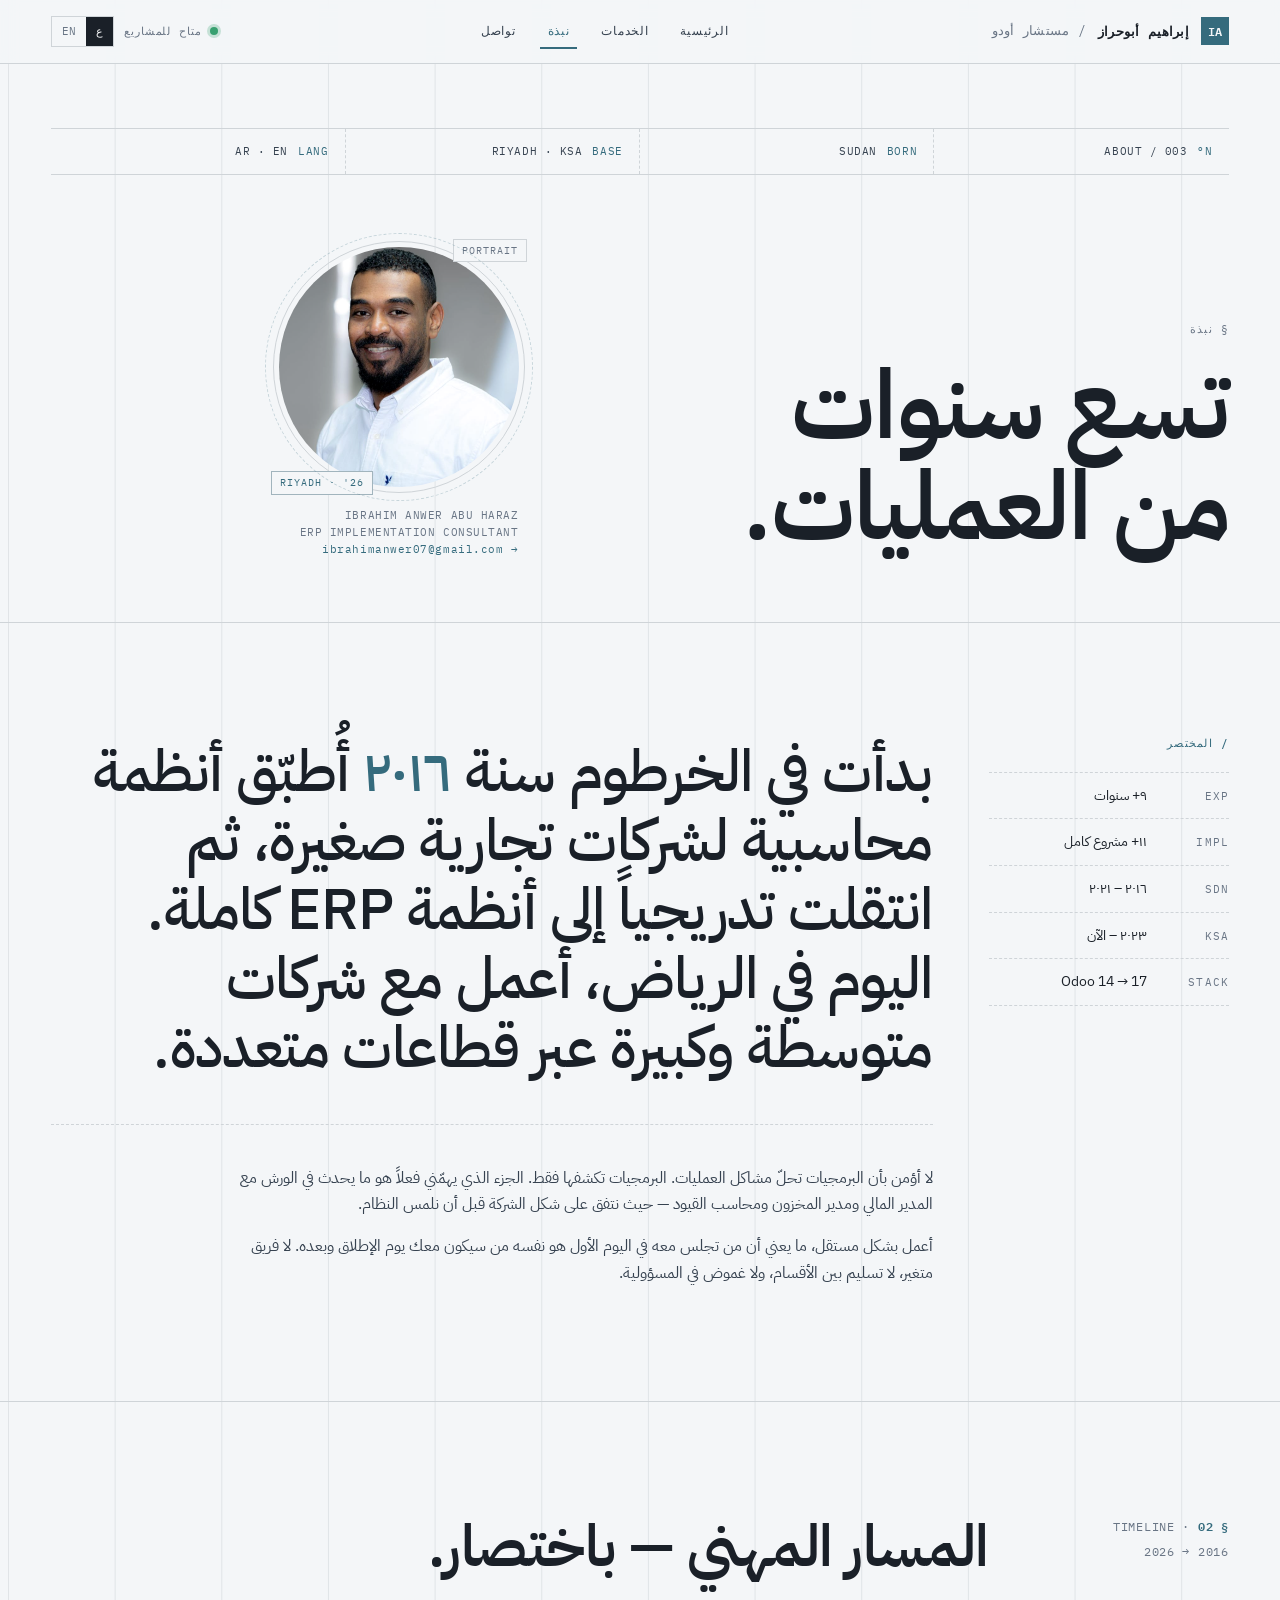
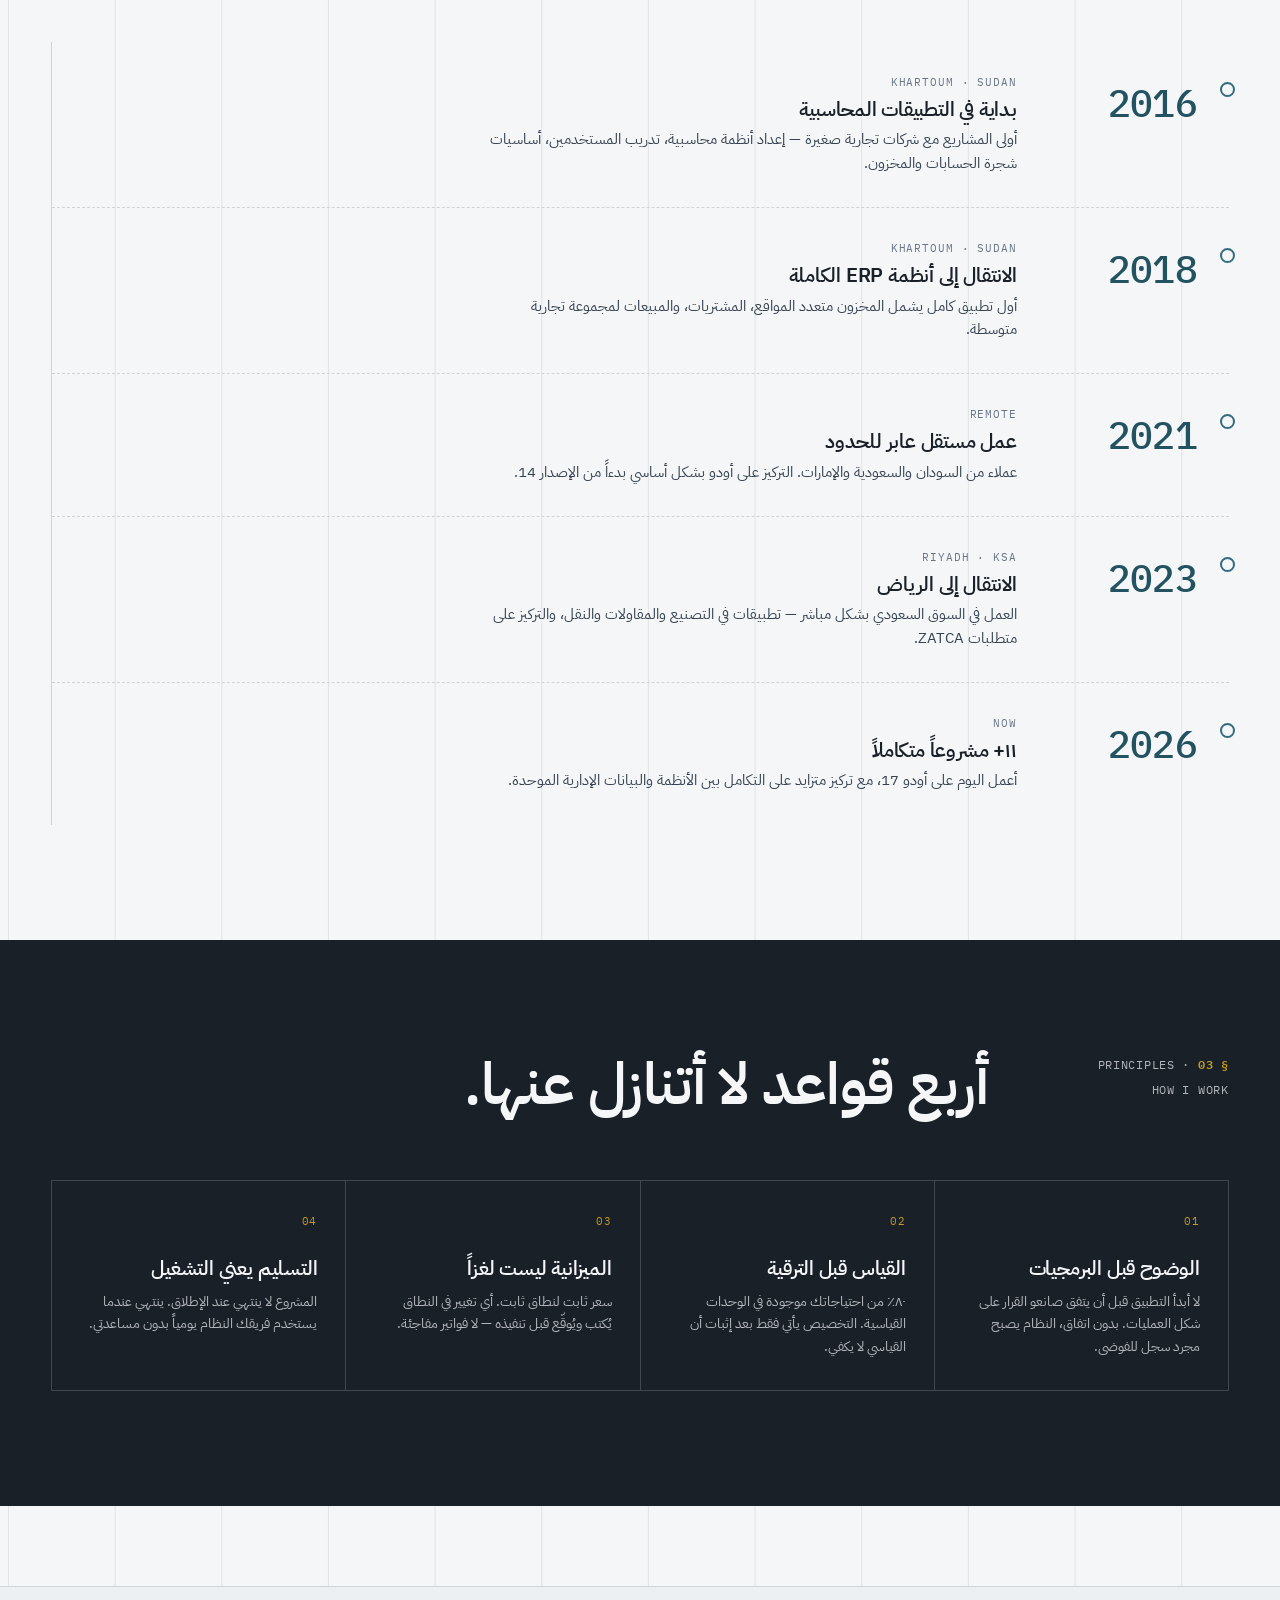
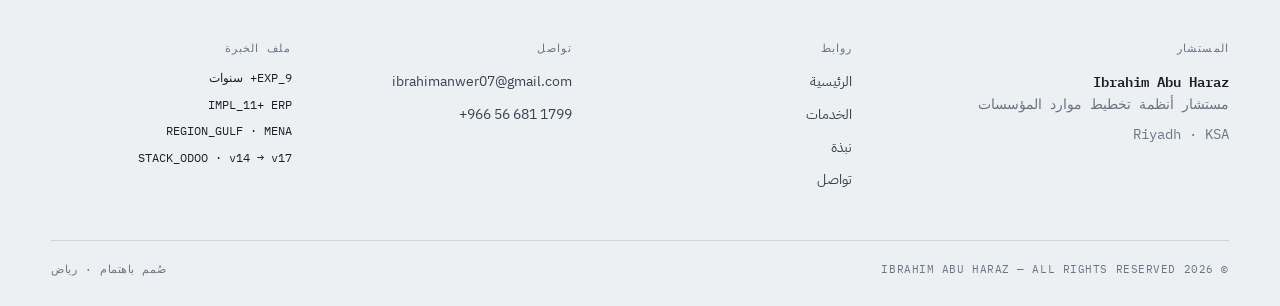
==== commit 5f47e5eb: "Fix CSS colors for broad browser compatibility on GitHub Pages Replace all oklch() and color-mix() v" ====
--- a/about.html
+++ b/about.html
@@ -12,18 +12,18 @@
    shared.css
    ============================================================ */
 :root {
-  --bg:        oklch(97.5% 0.005 220);
-  --bg-2:      oklch(95% 0.006 220);
-  --ink:       oklch(18% 0.018 230);
-  --ink-2:     oklch(32% 0.018 225);
-  --muted:     oklch(52% 0.012 225);
-  --line:      oklch(86% 0.008 220);
-  --line-2:    oklch(91% 0.006 220);
-  --teal:      oklch(42% 0.07 200);
-  --teal-deep: oklch(32% 0.06 205);
-  --teal-tint: oklch(94% 0.018 200);
-  --amber:     oklch(70% 0.13 70);
-  --green:     oklch(62% 0.13 155);
+  --bg:        #f4f6f8;
+  --bg-2:      #edf0f2;
+  --ink:       #1a2028;
+  --ink-2:     #364250;
+  --muted:     #697585;
+  --line:      #cfd4d8;
+  --line-2:    #e0e4e7;
+  --teal:      #356b7d;
+  --teal-deep: #235261;
+  --teal-tint: #e0eff4;
+  --amber:     #c49c18;
+  --green:     #38a070;
   --f-sans: "IBM Plex Sans Arabic", "IBM Plex Sans", system-ui, sans-serif;
   --f-mono: "IBM Plex Mono", ui-monospace, Menlo, monospace;
   --f-serif: "IBM Plex Serif", Georgia, serif;
@@ -49,7 +49,7 @@
 html[lang="ar"] .lang-ar { display: inline; }
 html[lang="en"] .lang-en.block, html[lang="ar"] .lang-ar.block { display: block; }
 .wrap { max-width: var(--maxw); margin: 0 auto; padding-inline: var(--pad); }
-.topbar { position: sticky; top: 0; z-index: 50; background: color-mix(in oklab, var(--bg) 92%, transparent); backdrop-filter: blur(8px); border-bottom: 1px solid var(--line); }
+.topbar { position: sticky; top: 0; z-index: 50; background: rgba(244,246,248,0.92); backdrop-filter: blur(8px); border-bottom: 1px solid var(--line); }
 .topbar .row { display: flex; align-items: center; justify-content: space-between; gap: 20px; padding-block: 14px; }
 .brand { display: flex; align-items: center; gap: 12px; font-family: var(--f-mono); font-size: 13px; letter-spacing: 0.02em; color: var(--ink); }
 .brand-mark { width: 28px; height: 28px; display: grid; place-items: center; background: var(--teal); color: var(--bg); font-family: var(--f-mono); font-weight: 600; font-size: 12px; letter-spacing: 0; }
@@ -62,7 +62,7 @@
 nav.primary a[aria-current="page"]::before { content: ""; position: absolute; inset-inline-start: 6px; inset-inline-end: 6px; bottom: 0; height: 2px; background: var(--teal); }
 .nav-meta { display: flex; align-items: center; gap: 10px; }
 .status-dot { display: inline-flex; align-items: center; gap: 8px; font-family: var(--f-mono); font-size: 11px; text-transform: uppercase; color: var(--muted); letter-spacing: 0.08em; }
-.status-dot::before { content: ""; width: 8px; height: 8px; border-radius: 50%; background: var(--green); box-shadow: 0 0 0 3px color-mix(in oklab, var(--green) 25%, transparent); }
+.status-dot::before { content: ""; width: 8px; height: 8px; border-radius: 50%; background: var(--green); box-shadow: 0 0 0 3px rgba(56,160,112,0.25); }
 .lang-toggle { display: inline-flex; border: 1px solid var(--line); background: var(--bg); font-family: var(--f-mono); font-size: 11px; letter-spacing: 0.04em; overflow: hidden; }
 .lang-toggle button { padding: 6px 10px; background: transparent; border: 0; color: var(--muted); }
 .lang-toggle button[aria-pressed="true"] { background: var(--ink); color: var(--bg); }
@@ -106,14 +106,14 @@
 .portrait.lg { --size: 240px; }
 .portrait img { width: 100%; height: 100%; object-fit: cover; border-radius: 50%; display: block; background: var(--bg-2); filter: saturate(0.95) contrast(1.02); }
 .portrait::before { content: ""; position: absolute; inset: -6px; border: 1px solid var(--line); border-radius: 50%; pointer-events: none; }
-.portrait::after { content: ""; position: absolute; inset: -14px; border: 1px dashed color-mix(in oklab, var(--teal) 35%, transparent); border-radius: 50%; pointer-events: none; opacity: 0.7; }
+.portrait::after { content: ""; position: absolute; inset: -14px; border: 1px dashed rgba(53,107,125,0.35); border-radius: 50%; pointer-events: none; opacity: 0.7; }
 .portrait-meta { position: absolute; font-family: var(--f-mono); font-size: 10px; letter-spacing: 0.1em; color: var(--muted); text-transform: uppercase; background: var(--bg); padding: 3px 8px; border: 1px solid var(--line); white-space: nowrap; }
 .portrait-meta.tl { top: -8px; inset-inline-start: -8px; }
-.portrait-meta.br { bottom: -8px; inset-inline-end: -8px; color: var(--teal); border-color: color-mix(in oklab, var(--teal) 30%, var(--line)); }
+.portrait-meta.br { bottom: -8px; inset-inline-end: -8px; color: var(--teal); border-color: #a1b4bd; }
 .reveal { opacity: 0; transform: translateY(12px); transition: opacity 600ms ease, transform 600ms ease; }
 .reveal.in { opacity: 1; transform: none; }
 .section-dark { background: var(--ink); color: var(--bg); border-top: 0; }
-.section-dark .label, .section-dark .section-head .meta, .section-dark .lede { color: color-mix(in oklab, var(--bg) 70%, transparent); }
+.section-dark .label, .section-dark .section-head .meta, .section-dark .lede { color: rgba(244,246,248,0.7); }
 .section-dark .section-head .meta b { color: var(--amber); }
 .section-dark h1, .section-dark h2, .section-dark h3 { color: var(--bg); }
 
@@ -167,12 +167,12 @@
 .tl-loc { font-size: 11px; letter-spacing: 0.08em; color: var(--muted); }
 .tl-body p { font-size: 15px; color: var(--ink-2); max-width: 60ch; }
 @media (max-width: 700px) { .timeline > li { grid-template-columns: 1fr; gap: 12px; } }
-.principles { display: grid; grid-template-columns: repeat(4, 1fr); gap: 0; border-top: 1px solid color-mix(in oklab, var(--bg) 18%, transparent); border-inline-start: 1px solid color-mix(in oklab, var(--bg) 18%, transparent); }
+.principles { display: grid; grid-template-columns: repeat(4, 1fr); gap: 0; border-top: 1px solid rgba(244,246,248,0.18); border-inline-start: 1px solid rgba(244,246,248,0.18); }
 @media (max-width: 980px) { .principles { grid-template-columns: 1fr 1fr; } }
 @media (max-width: 600px) { .principles { grid-template-columns: 1fr; } }
-.principle { padding: 32px 28px; border-inline-end: 1px solid color-mix(in oklab, var(--bg) 18%, transparent); border-bottom: 1px solid color-mix(in oklab, var(--bg) 18%, transparent); display: flex; flex-direction: column; gap: 12px; }
+.principle { padding: 32px 28px; border-inline-end: 1px solid rgba(244,246,248,0.18); border-bottom: 1px solid rgba(244,246,248,0.18); display: flex; flex-direction: column; gap: 12px; }
 .principle-num { font-family: var(--f-mono); font-size: 11px; color: var(--amber); letter-spacing: 0.08em; margin-bottom: 16px; }
-.principle p { font-size: 14px; line-height: 1.6; color: color-mix(in oklab, var(--bg) 70%, transparent); }
+.principle p { font-size: 14px; line-height: 1.6; color: rgba(244,246,248,0.7); }
 .contact-grid { display: grid; grid-template-columns: repeat(3, 1fr); gap: 0; border-top: 1px solid var(--line); border-inline-start: 1px solid var(--line); }
 @media (max-width: 900px) { .contact-grid { grid-template-columns: 1fr; } }
 .contact-card { padding: 28px; border-inline-end: 1px solid var(--line); border-bottom: 1px solid var(--line); display: flex; flex-direction: column; gap: 8px; background: var(--bg); transition: background 200ms ease; min-height: 200px; }
@@ -208,8 +208,8 @@
 .chip:has(input:checked) { background: var(--ink); color: var(--bg); border-color: var(--ink); }
 .form-foot { display: flex; align-items: center; justify-content: space-between; gap: 16px; flex-wrap: wrap; padding-top: 8px; border-top: 1px dashed var(--line); }
 .form-note { font-size: 11px; color: var(--muted); letter-spacing: 0.04em; }
-.form-success { display: flex; align-items: center; gap: 12px; padding: 14px 16px; background: color-mix(in oklab, var(--green) 12%, var(--bg)); border: 1px solid color-mix(in oklab, var(--green) 50%, var(--line)); font-size: 14px; color: var(--ink); }
-.form-success .mono { color: color-mix(in oklab, var(--green) 60%, var(--ink)); font-size: 12px; }
+.form-success { display: flex; align-items: center; gap: 12px; padding: 14px 16px; background: #ddecea; border: 1px solid #84baa4; font-size: 14px; color: var(--ink); }
+.form-success .mono { color: #2c6d53; font-size: 12px; }
 </style>
 </head>
 <body>
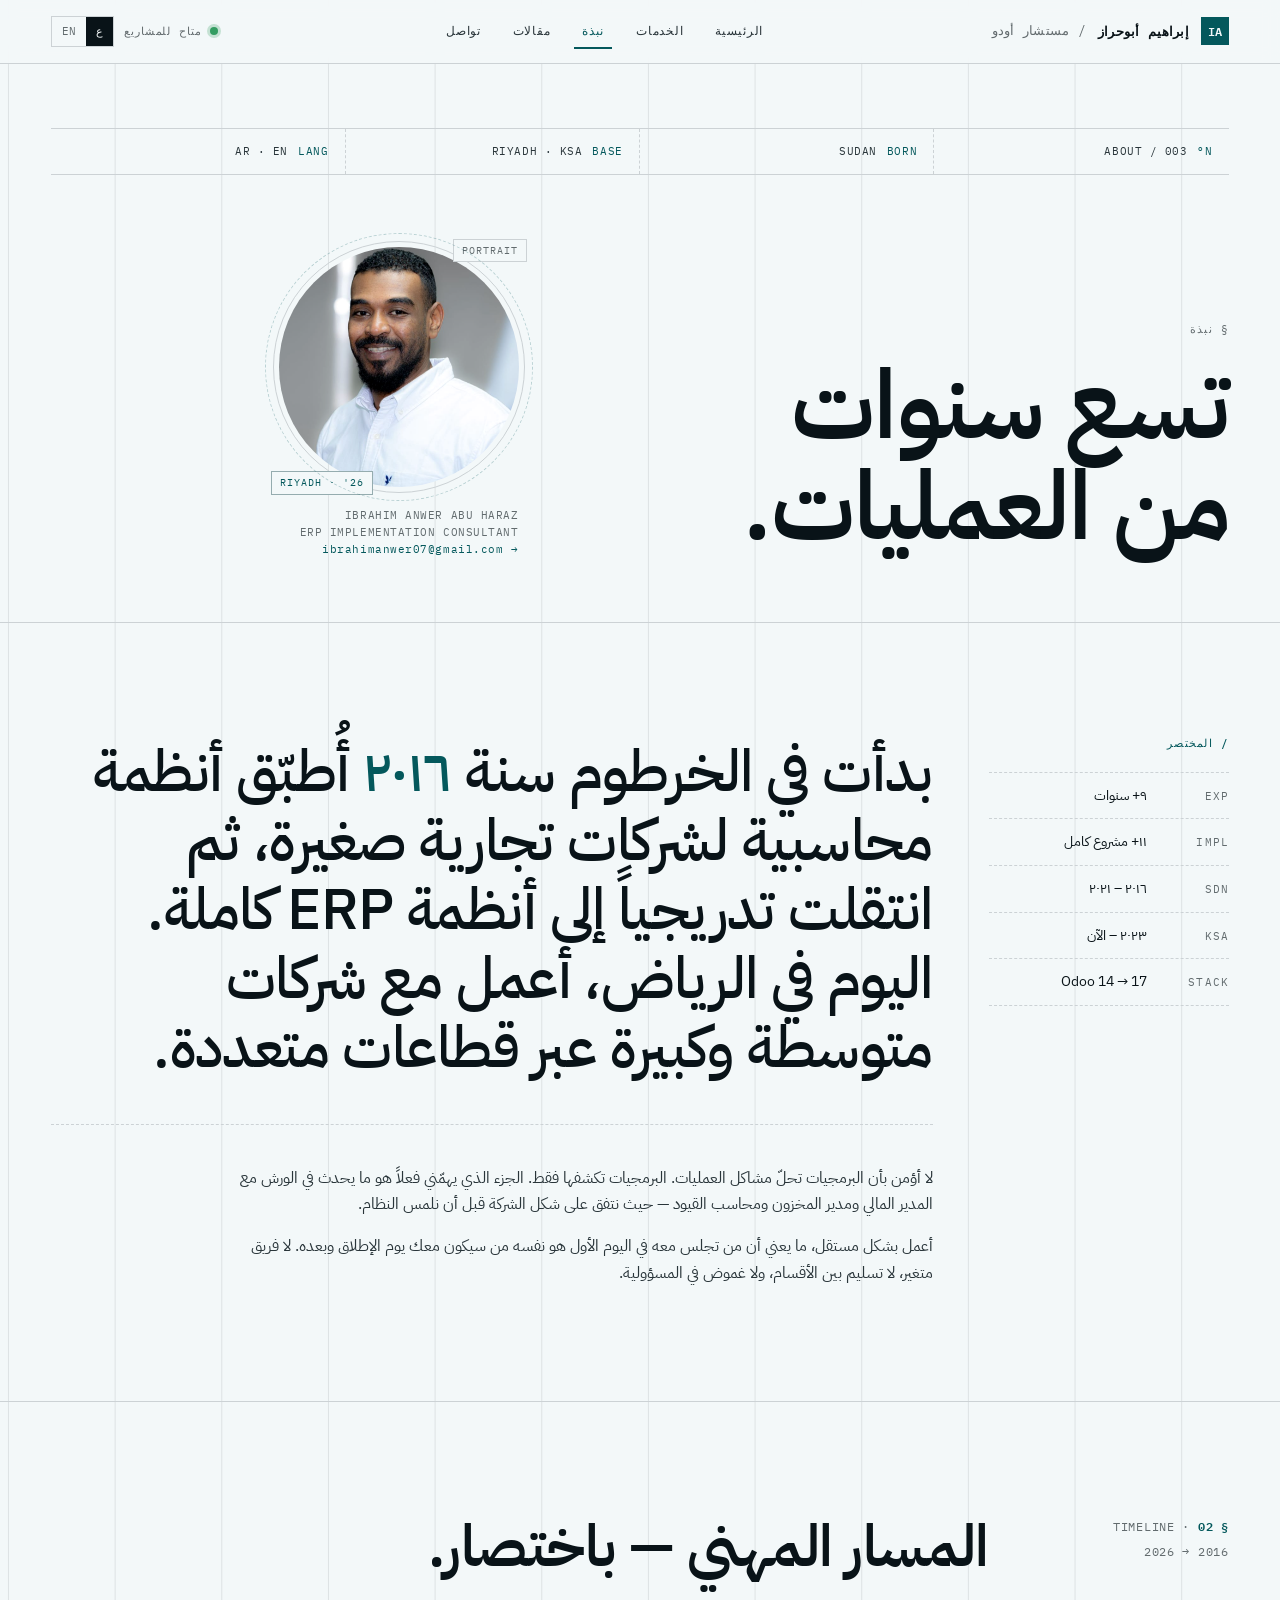
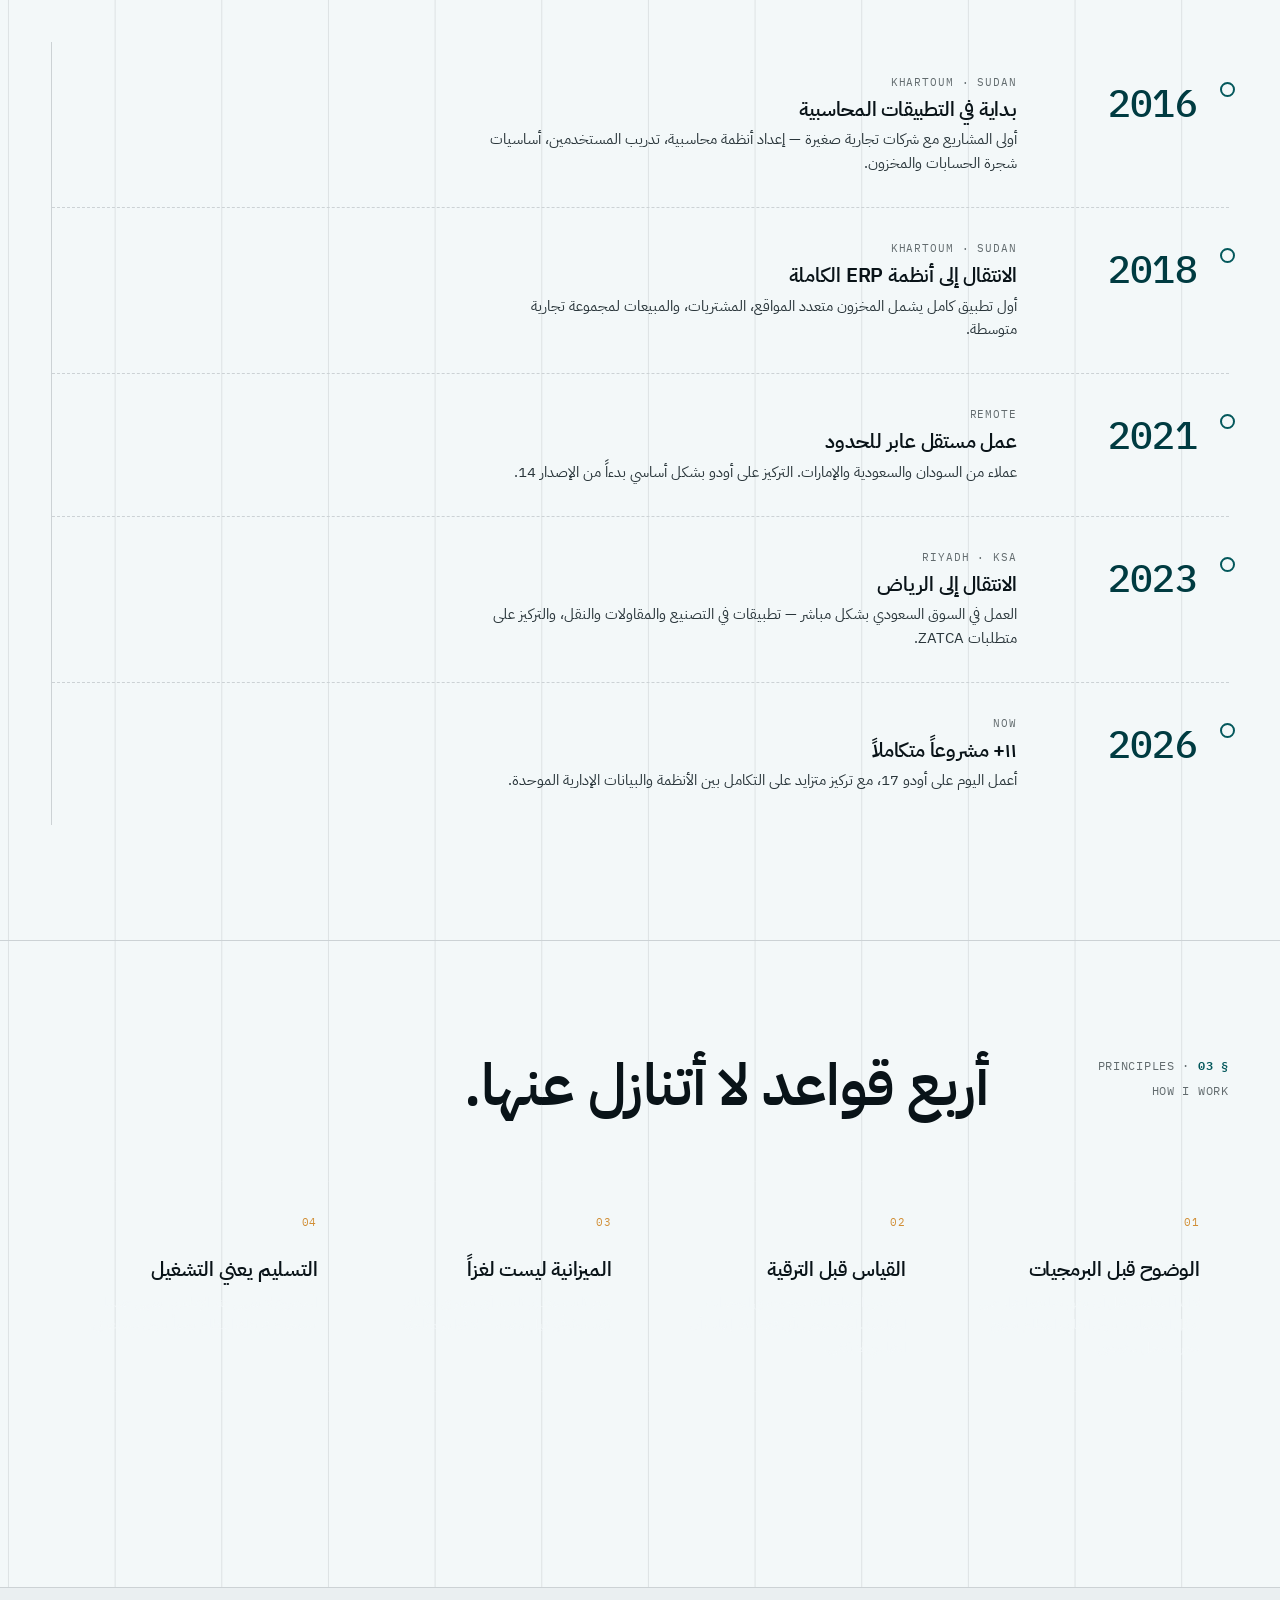
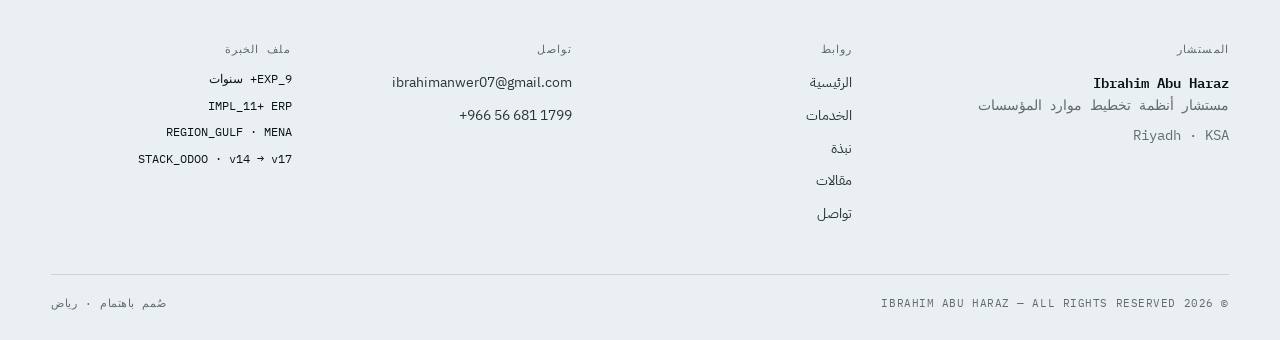
==== commit 2b13d934: "update" ====
--- a/about.html
+++ b/about.html
@@ -7,210 +7,8 @@
 <link rel="preconnect" href="https://fonts.googleapis.com" />
 <link rel="preconnect" href="https://fonts.gstatic.com" crossorigin />
 <link href="https://fonts.googleapis.com/css2?family=IBM+Plex+Mono:wght@300;400;500;600&family=IBM+Plex+Sans+Arabic:wght@300;400;500;600;700&family=IBM+Plex+Sans:wght@300;400;500;600;700&family=IBM+Plex+Serif:ital,wght@0,400;1,400&display=swap" rel="stylesheet" />
-<style>
-/* ============================================================
-   shared.css
-   ============================================================ */
-:root {
-  --bg:        #f4f6f8;
-  --bg-2:      #edf0f2;
-  --ink:       #1a2028;
-  --ink-2:     #364250;
-  --muted:     #697585;
-  --line:      #cfd4d8;
-  --line-2:    #e0e4e7;
-  --teal:      #356b7d;
-  --teal-deep: #235261;
-  --teal-tint: #e0eff4;
-  --amber:     #c49c18;
-  --green:     #38a070;
-  --f-sans: "IBM Plex Sans Arabic", "IBM Plex Sans", system-ui, sans-serif;
-  --f-mono: "IBM Plex Mono", ui-monospace, Menlo, monospace;
-  --f-serif: "IBM Plex Serif", Georgia, serif;
-  --maxw: 1320px;
-  --pad: clamp(20px, 4vw, 56px);
-  --gutter: 24px;
-}
-* { box-sizing: border-box; }
-html, body { margin: 0; padding: 0; background: var(--bg); color: var(--ink); font-family: var(--f-sans); font-size: 16px; line-height: 1.55; -webkit-font-smoothing: antialiased; text-rendering: optimizeLegibility; }
-body { background-image: linear-gradient(to right, transparent 0, transparent calc(100% / 12 - 1px), var(--line-2) calc(100% / 12 - 1px), var(--line-2) calc(100% / 12), transparent calc(100% / 12)); background-size: calc(100% / 12) 100%; background-position: 0 0; background-repeat: repeat-x; }
-@media (max-width: 900px) { body { background-image: none; } }
-a { color: inherit; text-decoration: none; }
-img { max-width: 100%; display: block; }
-button { font: inherit; cursor: pointer; }
-html[lang="ar"] { direction: rtl; }
-html[lang="en"] { direction: ltr; }
-html[lang="ar"] body { font-family: var(--f-sans); }
-html[lang="en"] body { font-family: "IBM Plex Sans", system-ui, sans-serif; }
-html[lang="ar"] [data-en]:not([data-ar]) { display: none; }
-html[lang="en"] [data-ar]:not([data-en]) { display: none; }
-.lang-en, .lang-ar { display: none; }
-html[lang="en"] .lang-en { display: inline; }
-html[lang="ar"] .lang-ar { display: inline; }
-html[lang="en"] .lang-en.block, html[lang="ar"] .lang-ar.block { display: block; }
-.wrap { max-width: var(--maxw); margin: 0 auto; padding-inline: var(--pad); }
-.topbar { position: sticky; top: 0; z-index: 50; background: rgba(244,246,248,0.92); backdrop-filter: blur(8px); border-bottom: 1px solid var(--line); }
-.topbar .row { display: flex; align-items: center; justify-content: space-between; gap: 20px; padding-block: 14px; }
-.brand { display: flex; align-items: center; gap: 12px; font-family: var(--f-mono); font-size: 13px; letter-spacing: 0.02em; color: var(--ink); }
-.brand-mark { width: 28px; height: 28px; display: grid; place-items: center; background: var(--teal); color: var(--bg); font-family: var(--f-mono); font-weight: 600; font-size: 12px; letter-spacing: 0; }
-.brand-name { font-weight: 600; }
-.brand-sub { color: var(--muted); }
-nav.primary { display: flex; align-items: center; gap: 4px; }
-nav.primary a { font-family: var(--f-mono); font-size: 12px; text-transform: uppercase; letter-spacing: 0.06em; color: var(--ink-2); padding: 8px 14px; border-radius: 2px; position: relative; }
-nav.primary a:hover { color: var(--teal); background: var(--teal-tint); }
-nav.primary a[aria-current="page"] { color: var(--teal); }
-nav.primary a[aria-current="page"]::before { content: ""; position: absolute; inset-inline-start: 6px; inset-inline-end: 6px; bottom: 0; height: 2px; background: var(--teal); }
-.nav-meta { display: flex; align-items: center; gap: 10px; }
-.status-dot { display: inline-flex; align-items: center; gap: 8px; font-family: var(--f-mono); font-size: 11px; text-transform: uppercase; color: var(--muted); letter-spacing: 0.08em; }
-.status-dot::before { content: ""; width: 8px; height: 8px; border-radius: 50%; background: var(--green); box-shadow: 0 0 0 3px rgba(56,160,112,0.25); }
-.lang-toggle { display: inline-flex; border: 1px solid var(--line); background: var(--bg); font-family: var(--f-mono); font-size: 11px; letter-spacing: 0.04em; overflow: hidden; }
-.lang-toggle button { padding: 6px 10px; background: transparent; border: 0; color: var(--muted); }
-.lang-toggle button[aria-pressed="true"] { background: var(--ink); color: var(--bg); }
-@media (max-width: 820px) { nav.primary { display: none; } .nav-meta .status-dot { display: none; } }
-h1, h2, h3, h4 { font-family: var(--f-sans); font-weight: 600; margin: 0; letter-spacing: -0.01em; line-height: 1.05; text-wrap: balance; }
-html[lang="en"] h1, html[lang="en"] h2, html[lang="en"] h3 { letter-spacing: -0.02em; }
-.h-display { font-size: clamp(48px, 7.5vw, 104px); font-weight: 600; }
-.h-1 { font-size: clamp(36px, 4.5vw, 64px); font-weight: 600; }
-.h-2 { font-size: clamp(26px, 2.6vw, 36px); }
-.h-3 { font-size: clamp(20px, 1.6vw, 24px); font-weight: 600; }
-p { margin: 0; }
-.lede { font-size: clamp(18px, 1.4vw, 22px); color: var(--ink-2); line-height: 1.5; max-width: 60ch; text-wrap: pretty; }
-.mono { font-family: var(--f-mono); }
-.label { font-family: var(--f-mono); font-size: 11px; text-transform: uppercase; letter-spacing: 0.1em; color: var(--muted); }
-.label-num { font-family: var(--f-mono); font-size: 11px; letter-spacing: 0.06em; color: var(--teal); }
-.kbd { font-family: var(--f-mono); font-size: 11px; padding: 2px 6px; border: 1px solid var(--line); background: var(--bg-2); }
-.btn { display: inline-flex; align-items: center; gap: 10px; padding: 14px 22px; font-family: var(--f-mono); font-size: 12px; letter-spacing: 0.08em; text-transform: uppercase; background: var(--ink); color: var(--bg); border: 1px solid var(--ink); transition: transform 120ms ease, background 120ms ease; }
-.btn:hover { background: var(--teal); border-color: var(--teal); }
-.btn .arrow { font-family: var(--f-mono); }
-.btn-ghost { background: transparent; color: var(--ink); border: 1px solid var(--line); }
-.btn-ghost:hover { background: var(--bg-2); border-color: var(--ink); color: var(--ink); }
-.section { padding-block: clamp(64px, 9vw, 120px); border-top: 1px solid var(--line); position: relative; }
-.section.no-divider { border-top: 0; }
-.section-head { display: grid; grid-template-columns: 200px 1fr; gap: 40px; margin-bottom: clamp(40px, 5vw, 72px); align-items: start; }
-.section-head .meta { font-family: var(--f-mono); font-size: 12px; color: var(--muted); letter-spacing: 0.06em; display: flex; flex-direction: column; gap: 6px; }
-.section-head .meta b { color: var(--teal); font-weight: 600; }
-.section-head .title { display: flex; flex-direction: column; gap: 16px; }
-@media (max-width: 720px) { .section-head { grid-template-columns: 1fr; gap: 16px; } }
-.hr { height: 1px; background: var(--line); border: 0; margin: 0; }
-.hr-dashed { border: 0; border-top: 1px dashed var(--line); }
-footer.site { border-top: 1px solid var(--line); background: var(--bg-2); padding-block: 56px 28px; margin-top: 80px; }
-footer.site .grid { display: grid; grid-template-columns: 1.4fr 1fr 1fr 1fr; gap: 40px; }
-@media (max-width: 820px) { footer.site .grid { grid-template-columns: 1fr 1fr; } }
-@media (max-width: 520px) { footer.site .grid { grid-template-columns: 1fr; } }
-footer.site h4 { font-family: var(--f-mono); font-size: 11px; text-transform: uppercase; letter-spacing: 0.1em; color: var(--muted); font-weight: 500; margin-bottom: 14px; }
-footer.site ul { list-style: none; padding: 0; margin: 0; display: grid; gap: 8px; }
-footer.site a { color: var(--ink-2); font-size: 14px; }
-footer.site a:hover { color: var(--teal); }
-footer.site .bottom { margin-top: 48px; padding-top: 20px; border-top: 1px solid var(--line); display: flex; justify-content: space-between; align-items: center; font-family: var(--f-mono); font-size: 11px; color: var(--muted); letter-spacing: 0.05em; flex-wrap: wrap; gap: 12px; }
-.portrait { --size: 220px; width: var(--size); height: var(--size); position: relative; display: block; flex-shrink: 0; }
-.portrait.lg { --size: 240px; }
-.portrait img { width: 100%; height: 100%; object-fit: cover; border-radius: 50%; display: block; background: var(--bg-2); filter: saturate(0.95) contrast(1.02); }
-.portrait::before { content: ""; position: absolute; inset: -6px; border: 1px solid var(--line); border-radius: 50%; pointer-events: none; }
-.portrait::after { content: ""; position: absolute; inset: -14px; border: 1px dashed rgba(53,107,125,0.35); border-radius: 50%; pointer-events: none; opacity: 0.7; }
-.portrait-meta { position: absolute; font-family: var(--f-mono); font-size: 10px; letter-spacing: 0.1em; color: var(--muted); text-transform: uppercase; background: var(--bg); padding: 3px 8px; border: 1px solid var(--line); white-space: nowrap; }
-.portrait-meta.tl { top: -8px; inset-inline-start: -8px; }
-.portrait-meta.br { bottom: -8px; inset-inline-end: -8px; color: var(--teal); border-color: #a1b4bd; }
-.reveal { opacity: 0; transform: translateY(12px); transition: opacity 600ms ease, transform 600ms ease; }
-.reveal.in { opacity: 1; transform: none; }
-.section-dark { background: var(--ink); color: var(--bg); border-top: 0; }
-.section-dark .label, .section-dark .section-head .meta, .section-dark .lede { color: rgba(244,246,248,0.7); }
-.section-dark .section-head .meta b { color: var(--amber); }
-.section-dark h1, .section-dark h2, .section-dark h3 { color: var(--bg); }
-
-/* ============================================================
-   pages.css
-   ============================================================ */
-.page-head { padding-top: clamp(40px, 5vw, 64px); padding-bottom: clamp(40px, 5vw, 64px); }
-.page-head .hero-meta { display: grid; grid-template-columns: repeat(4, 1fr); border-top: 1px solid var(--line); border-bottom: 1px solid var(--line); margin-bottom: clamp(40px, 6vw, 72px); }
-.page-head .meta-cell { display: flex; align-items: center; gap: 10px; padding: 14px 16px; font-family: var(--f-mono); font-size: 11px; color: var(--ink-2); letter-spacing: 0.05em; border-inline-start: 1px dashed var(--line); }
-.page-head .meta-cell:first-child { border-inline-start: 0; }
-@media (max-width: 760px) { .page-head .hero-meta { grid-template-columns: 1fr 1fr; } .page-head .meta-cell:nth-child(3) { border-inline-start: 0; } }
-.page-head-row { display: grid; grid-template-columns: 1.4fr 1fr; gap: 56px; align-items: end; }
-@media (max-width: 900px) { .page-head-row { grid-template-columns: 1fr; gap: 32px; } }
-.page-head .label { margin-bottom: 18px; }
-.svc-row { display: grid; grid-template-columns: 240px 1fr; gap: 56px; padding-block: clamp(40px, 5vw, 64px); border-top: 1px solid var(--line); }
-.svc-row:first-of-type { border-top: 0; padding-top: 0; }
-@media (max-width: 880px) { .svc-row { grid-template-columns: 1fr; gap: 20px; } }
-.svc-row-num { display: flex; flex-direction: column; gap: 12px; position: sticky; top: 88px; align-self: start; }
-.svc-row-num .label-num { font-size: 12px; letter-spacing: 0.1em; }
-.svc-row-num h2 { line-height: 1.1; font-weight: 500; }
-.svc-row-body { display: flex; flex-direction: column; gap: 20px; }
-.svc-row-body .lede { max-width: 64ch; font-size: clamp(17px, 1.3vw, 20px); }
-.svc-features { list-style: none; padding: 0; margin: 0; display: grid; grid-template-columns: repeat(2, 1fr); gap: 12px 24px; border-top: 1px dashed var(--line); padding-top: 20px; }
-@media (max-width: 600px) { .svc-features { grid-template-columns: 1fr; } }
-.svc-features li { font-family: var(--f-mono); font-size: 13px; color: var(--ink-2); padding-inline-start: 18px; position: relative; line-height: 1.5; }
-.svc-features li::before { content: "→"; position: absolute; inset-inline-start: 0; color: var(--teal); font-family: var(--f-mono); }
-html[dir="rtl"] .svc-features li::before { content: "←"; }
-.svc-eng { display: grid; grid-template-columns: repeat(3, 1fr); gap: 0; margin-top: 4px; border: 1px solid var(--line); background: var(--bg-2); }
-.svc-eng > div { display: flex; flex-direction: column; gap: 4px; padding: 14px 18px; border-inline-start: 1px solid var(--line); font-family: var(--f-mono); font-size: 13px; color: var(--ink); letter-spacing: 0.02em; }
-.svc-eng > div:first-child { border-inline-start: 0; }
-.svc-eng .label { font-size: 10px; }
-@media (max-width: 720px) { .svc-eng { grid-template-columns: 1fr; } .svc-eng > div { border-inline-start: 0; border-top: 1px solid var(--line); } .svc-eng > div:first-child { border-top: 0; } }
-.bio-grid { display: grid; grid-template-columns: 240px 1fr; gap: 56px; }
-@media (max-width: 880px) { .bio-grid { grid-template-columns: 1fr; gap: 32px; } }
-.bio-side { display: flex; flex-direction: column; gap: 18px; position: sticky; top: 88px; align-self: start; }
-.bio-label { font-family: var(--f-mono); font-size: 11px; text-transform: uppercase; letter-spacing: 0.1em; color: var(--teal); margin: 0 0 4px 0; font-weight: 500; }
-.bio-list { list-style: none; padding: 0; margin: 0; display: flex; flex-direction: column; }
-.bio-list li { display: grid; grid-template-columns: 70px 1fr; gap: 12px; padding-block: 12px; border-top: 1px dashed var(--line); font-size: 14px; align-items: baseline; }
-.bio-list li:last-child { border-bottom: 1px dashed var(--line); }
-.bio-list .label { font-size: 11px; }
-.bio-main h2 { text-wrap: pretty; }
-.bio-main p { font-size: 16px; line-height: 1.65; color: var(--ink-2); max-width: 70ch; }
-.timeline { list-style: none; padding: 0; margin: 0; border-inline-start: 1px solid var(--line); }
-html[dir="rtl"] .timeline { border-inline-start: 0; border-inline-end: 1px solid var(--line); }
-.timeline > li { display: grid; grid-template-columns: 140px 1fr; gap: 40px; padding: 32px 0 32px 32px; border-bottom: 1px dashed var(--line); position: relative; }
-html[dir="rtl"] .timeline > li { padding: 32px 32px 32px 0; }
-.timeline > li:last-child { border-bottom: 0; }
-.timeline > li::before { content: ""; position: absolute; inset-inline-start: -6px; top: 40px; width: 11px; height: 11px; background: var(--bg); border: 2px solid var(--teal); border-radius: 50%; }
-.tl-year { font-family: var(--f-mono); font-size: clamp(28px, 3vw, 40px); color: var(--teal-deep); font-weight: 500; letter-spacing: -0.02em; }
-.tl-body { display: flex; flex-direction: column; gap: 8px; }
-.tl-loc { font-size: 11px; letter-spacing: 0.08em; color: var(--muted); }
-.tl-body p { font-size: 15px; color: var(--ink-2); max-width: 60ch; }
-@media (max-width: 700px) { .timeline > li { grid-template-columns: 1fr; gap: 12px; } }
-.principles { display: grid; grid-template-columns: repeat(4, 1fr); gap: 0; border-top: 1px solid rgba(244,246,248,0.18); border-inline-start: 1px solid rgba(244,246,248,0.18); }
-@media (max-width: 980px) { .principles { grid-template-columns: 1fr 1fr; } }
-@media (max-width: 600px) { .principles { grid-template-columns: 1fr; } }
-.principle { padding: 32px 28px; border-inline-end: 1px solid rgba(244,246,248,0.18); border-bottom: 1px solid rgba(244,246,248,0.18); display: flex; flex-direction: column; gap: 12px; }
-.principle-num { font-family: var(--f-mono); font-size: 11px; color: var(--amber); letter-spacing: 0.08em; margin-bottom: 16px; }
-.principle p { font-size: 14px; line-height: 1.6; color: rgba(244,246,248,0.7); }
-.contact-grid { display: grid; grid-template-columns: repeat(3, 1fr); gap: 0; border-top: 1px solid var(--line); border-inline-start: 1px solid var(--line); }
-@media (max-width: 900px) { .contact-grid { grid-template-columns: 1fr; } }
-.contact-card { padding: 28px; border-inline-end: 1px solid var(--line); border-bottom: 1px solid var(--line); display: flex; flex-direction: column; gap: 8px; background: var(--bg); transition: background 200ms ease; min-height: 200px; }
-.contact-card:hover { background: var(--teal-tint); }
-.contact-num { font-family: var(--f-mono); font-size: 11px; color: var(--teal); letter-spacing: 0.06em; margin-bottom: 12px; }
-.contact-label { font-family: var(--f-mono); font-size: 11px; text-transform: uppercase; letter-spacing: 0.1em; color: var(--muted); margin: 0; font-weight: 500; }
-.contact-val { font-family: var(--f-mono); font-size: clamp(18px, 1.8vw, 24px); color: var(--ink); font-weight: 500; letter-spacing: 0; margin-top: 4px; }
-.contact-meta { margin-top: auto; font-size: 11px; color: var(--muted); letter-spacing: 0.04em; border-top: 1px dashed var(--line); padding-top: 12px; }
-.form-grid { display: grid; grid-template-columns: 280px 1fr; gap: 56px; align-items: start; }
-@media (max-width: 900px) { .form-grid { grid-template-columns: 1fr; gap: 32px; } }
-.form-side { position: sticky; top: 88px; display: flex; flex-direction: column; gap: 18px; }
-.form-side .lede { font-size: 15px; }
-.form-aside-block { margin-top: 8px; }
-.form-aside-block .label { display: block; margin-bottom: 10px; }
-.form-steps { list-style: none; padding: 0; margin: 0; display: grid; gap: 4px; }
-.form-steps li { display: grid; grid-template-columns: 50px 1fr; align-items: baseline; padding-block: 10px; border-top: 1px dashed var(--line); font-family: var(--f-mono); font-size: 13px; color: var(--ink-2); }
-.form-steps li:last-child { border-bottom: 1px dashed var(--line); }
-.form-step-num { color: var(--teal); font-size: 11px; }
-.contact-form { display: flex; flex-direction: column; gap: 28px; padding: 36px; background: var(--bg-2); border: 1px solid var(--line); }
-@media (max-width: 600px) { .contact-form { padding: 24px; } }
-.field-row { display: grid; grid-template-columns: 1fr 1fr; gap: 20px; }
-@media (max-width: 600px) { .field-row { grid-template-columns: 1fr; } }
-.field { display: flex; flex-direction: column; gap: 8px; border: 0; padding: 0; min-width: 0; }
-.field-label { font-family: var(--f-mono); font-size: 11px; text-transform: uppercase; letter-spacing: 0.08em; color: var(--teal); padding: 0; }
-.field input, .field textarea { font-family: var(--f-mono); font-size: 14px; padding: 12px 14px; background: var(--bg); border: 1px solid var(--line); border-radius: 0; color: var(--ink); width: 100%; outline: none; transition: border-color 150ms ease; }
-.field input::placeholder, .field textarea::placeholder { color: var(--muted); }
-.field input:focus, .field textarea:focus { border-color: var(--teal); }
-.field textarea { resize: vertical; font-family: var(--f-sans); }
-.chip-row { display: flex; flex-wrap: wrap; gap: 8px; }
-.chip { display: inline-flex; align-items: center; gap: 6px; padding: 8px 12px; background: var(--bg); border: 1px solid var(--line); font-family: var(--f-mono); font-size: 12px; letter-spacing: 0.04em; color: var(--ink-2); cursor: pointer; transition: all 150ms ease; }
-.chip input { display: none; }
-.chip:hover { border-color: var(--teal); color: var(--teal); }
-.chip:has(input:checked) { background: var(--ink); color: var(--bg); border-color: var(--ink); }
-.form-foot { display: flex; align-items: center; justify-content: space-between; gap: 16px; flex-wrap: wrap; padding-top: 8px; border-top: 1px dashed var(--line); }
-.form-note { font-size: 11px; color: var(--muted); letter-spacing: 0.04em; }
-.form-success { display: flex; align-items: center; gap: 12px; padding: 14px 16px; background: #ddecea; border: 1px solid #84baa4; font-size: 14px; color: var(--ink); }
-.form-success .mono { color: #2c6d53; font-size: 12px; }
-</style>
+<link rel="stylesheet" href="assets/shared.css" />
+<link rel="stylesheet" href="assets/pages.css" />
 </head>
 <body>
 
--- a/assets/shared.css
+++ b/assets/shared.css
@@ -0,0 +1,423 @@
+/* ============================================================
+   Ibrahim Abu Haraz — ERP Consultant
+   Technical & modern, bilingual (AR-RTL primary / EN-LTR)
+   ============================================================ */
+
+:root {
+  /* Color tokens */
+  --bg:        oklch(97.5% 0.005 220);
+  --bg-2:      oklch(95% 0.006 220);
+  --ink:       oklch(18% 0.018 230);
+  --ink-2:     oklch(32% 0.018 225);
+  --muted:     oklch(52% 0.012 225);
+  --line:      oklch(86% 0.008 220);
+  --line-2:    oklch(91% 0.006 220);
+  --teal:      oklch(42% 0.07 200);
+  --teal-deep: oklch(32% 0.06 205);
+  --teal-tint: oklch(94% 0.018 200);
+  --amber:     oklch(70% 0.13 70);
+  --green:     oklch(62% 0.13 155);
+
+  /* Type */
+  --f-sans: "IBM Plex Sans Arabic", "IBM Plex Sans", system-ui, sans-serif;
+  --f-mono: "IBM Plex Mono", ui-monospace, Menlo, monospace;
+  --f-serif: "IBM Plex Serif", Georgia, serif;
+
+  /* Layout */
+  --maxw: 1320px;
+  --pad: clamp(20px, 4vw, 56px);
+  --gutter: 24px;
+}
+
+* { box-sizing: border-box; }
+
+html, body {
+  margin: 0;
+  padding: 0;
+  background: var(--bg);
+  color: var(--ink);
+  font-family: var(--f-sans);
+  font-size: 16px;
+  line-height: 1.55;
+  -webkit-font-smoothing: antialiased;
+  text-rendering: optimizeLegibility;
+}
+
+body {
+  /* Faint vertical column grid as a design element */
+  background-image:
+    linear-gradient(to right,
+      transparent 0,
+      transparent calc(100% / 12 - 1px),
+      var(--line-2) calc(100% / 12 - 1px),
+      var(--line-2) calc(100% / 12),
+      transparent calc(100% / 12));
+  background-size: calc(100% / 12) 100%;
+  background-position: 0 0;
+  background-repeat: repeat-x;
+}
+
+@media (max-width: 900px) { body { background-image: none; } }
+
+a { color: inherit; text-decoration: none; }
+img { max-width: 100%; display: block; }
+button { font: inherit; cursor: pointer; }
+
+/* ---------- Direction handling ---------- */
+html[lang="ar"] { direction: rtl; }
+html[lang="en"] { direction: ltr; }
+html[lang="ar"] body { font-family: var(--f-sans); }
+html[lang="en"] body { font-family: "IBM Plex Sans", system-ui, sans-serif; }
+
+/* hide opposite-language nodes */
+html[lang="ar"] [data-en]:not([data-ar]) { display: none; }
+html[lang="en"] [data-ar]:not([data-en]) { display: none; }
+.lang-en, .lang-ar { display: none; }
+html[lang="en"] .lang-en { display: inline; }
+html[lang="ar"] .lang-ar { display: inline; }
+html[lang="en"] .lang-en.block,
+html[lang="ar"] .lang-ar.block { display: block; }
+
+/* ---------- Wrappers ---------- */
+.wrap {
+  max-width: var(--maxw);
+  margin: 0 auto;
+  padding-inline: var(--pad);
+}
+
+/* ---------- Top bar / nav ---------- */
+.topbar {
+  position: sticky;
+  top: 0;
+  z-index: 50;
+  background: color-mix(in oklab, var(--bg) 92%, transparent);
+  backdrop-filter: blur(8px);
+  border-bottom: 1px solid var(--line);
+}
+.topbar .row {
+  display: flex;
+  align-items: center;
+  justify-content: space-between;
+  gap: 20px;
+  padding-block: 14px;
+}
+.brand {
+  display: flex;
+  align-items: center;
+  gap: 12px;
+  font-family: var(--f-mono);
+  font-size: 13px;
+  letter-spacing: 0.02em;
+  color: var(--ink);
+}
+.brand-mark {
+  width: 28px;
+  height: 28px;
+  display: grid;
+  place-items: center;
+  background: var(--teal);
+  color: var(--bg);
+  font-family: var(--f-mono);
+  font-weight: 600;
+  font-size: 12px;
+  letter-spacing: 0;
+}
+.brand-name { font-weight: 600; }
+.brand-sub { color: var(--muted); }
+
+nav.primary {
+  display: flex;
+  align-items: center;
+  gap: 4px;
+}
+nav.primary a {
+  font-family: var(--f-mono);
+  font-size: 12px;
+  text-transform: uppercase;
+  letter-spacing: 0.06em;
+  color: var(--ink-2);
+  padding: 8px 14px;
+  border-radius: 2px;
+  position: relative;
+}
+nav.primary a:hover { color: var(--teal); background: var(--teal-tint); }
+nav.primary a[aria-current="page"] {
+  color: var(--teal);
+}
+nav.primary a[aria-current="page"]::before {
+  content: "";
+  position: absolute;
+  inset-inline-start: 6px;
+  inset-inline-end: 6px;
+  bottom: 0;
+  height: 2px;
+  background: var(--teal);
+}
+
+.nav-meta {
+  display: flex;
+  align-items: center;
+  gap: 10px;
+}
+.status-dot {
+  display: inline-flex;
+  align-items: center;
+  gap: 8px;
+  font-family: var(--f-mono);
+  font-size: 11px;
+  text-transform: uppercase;
+  color: var(--muted);
+  letter-spacing: 0.08em;
+}
+.status-dot::before {
+  content: "";
+  width: 8px; height: 8px;
+  border-radius: 50%;
+  background: var(--green);
+  box-shadow: 0 0 0 3px color-mix(in oklab, var(--green) 25%, transparent);
+}
+
+.lang-toggle {
+  display: inline-flex;
+  border: 1px solid var(--line);
+  background: var(--bg);
+  font-family: var(--f-mono);
+  font-size: 11px;
+  letter-spacing: 0.04em;
+  overflow: hidden;
+}
+.lang-toggle button {
+  padding: 6px 10px;
+  background: transparent;
+  border: 0;
+  color: var(--muted);
+}
+.lang-toggle button[aria-pressed="true"] {
+  background: var(--ink);
+  color: var(--bg);
+}
+
+/* Mobile nav fallback */
+@media (max-width: 820px) {
+  nav.primary { display: none; }
+  .nav-meta .status-dot { display: none; }
+}
+
+/* ---------- Headings ---------- */
+h1, h2, h3, h4 {
+  font-family: var(--f-sans);
+  font-weight: 600;
+  margin: 0;
+  letter-spacing: -0.01em;
+  line-height: 1.05;
+  text-wrap: balance;
+}
+html[lang="en"] h1, html[lang="en"] h2, html[lang="en"] h3 { letter-spacing: -0.02em; }
+
+.h-display { font-size: clamp(48px, 7.5vw, 104px); font-weight: 600; }
+.h-1 { font-size: clamp(36px, 4.5vw, 64px); font-weight: 600; }
+.h-2 { font-size: clamp(26px, 2.6vw, 36px); }
+.h-3 { font-size: clamp(20px, 1.6vw, 24px); font-weight: 600; }
+
+p { margin: 0; }
+.lede { font-size: clamp(18px, 1.4vw, 22px); color: var(--ink-2); line-height: 1.5; max-width: 60ch; text-wrap: pretty; }
+
+/* ---------- Mono labels ---------- */
+.mono { font-family: var(--f-mono); }
+.label {
+  font-family: var(--f-mono);
+  font-size: 11px;
+  text-transform: uppercase;
+  letter-spacing: 0.1em;
+  color: var(--muted);
+}
+.label-num {
+  font-family: var(--f-mono);
+  font-size: 11px;
+  letter-spacing: 0.06em;
+  color: var(--teal);
+}
+.kbd {
+  font-family: var(--f-mono);
+  font-size: 11px;
+  padding: 2px 6px;
+  border: 1px solid var(--line);
+  background: var(--bg-2);
+}
+
+/* ---------- Buttons ---------- */
+.btn {
+  display: inline-flex;
+  align-items: center;
+  gap: 10px;
+  padding: 14px 22px;
+  font-family: var(--f-mono);
+  font-size: 12px;
+  letter-spacing: 0.08em;
+  text-transform: uppercase;
+  background: var(--ink);
+  color: var(--bg);
+  border: 1px solid var(--ink);
+  transition: transform 120ms ease, background 120ms ease;
+}
+.btn:hover { background: var(--teal); border-color: var(--teal); }
+.btn .arrow { font-family: var(--f-mono); }
+.btn-ghost {
+  background: transparent;
+  color: var(--ink);
+  border: 1px solid var(--line);
+}
+.btn-ghost:hover { background: var(--bg-2); border-color: var(--ink); color: var(--ink); }
+
+/* ---------- Section header ---------- */
+.section {
+  padding-block: clamp(64px, 9vw, 120px);
+  border-top: 1px solid var(--line);
+  position: relative;
+}
+.section.no-divider { border-top: 0; }
+.section-head {
+  display: grid;
+  grid-template-columns: 200px 1fr;
+  gap: 40px;
+  margin-bottom: clamp(40px, 5vw, 72px);
+  align-items: start;
+}
+.section-head .meta {
+  font-family: var(--f-mono);
+  font-size: 12px;
+  color: var(--muted);
+  letter-spacing: 0.06em;
+  display: flex;
+  flex-direction: column;
+  gap: 6px;
+}
+.section-head .meta b { color: var(--teal); font-weight: 600; }
+.section-head .title { display: flex; flex-direction: column; gap: 16px; }
+@media (max-width: 720px) {
+  .section-head { grid-template-columns: 1fr; gap: 16px; }
+}
+
+/* ---------- Hairline ---------- */
+.hr { height: 1px; background: var(--line); border: 0; margin: 0; }
+.hr-dashed { border: 0; border-top: 1px dashed var(--line); }
+
+/* ---------- Footer ---------- */
+footer.site {
+  border-top: 1px solid var(--line);
+  background: var(--bg-2);
+  padding-block: 56px 28px;
+  margin-top: 80px;
+}
+footer.site .grid {
+  display: grid;
+  grid-template-columns: 1.4fr 1fr 1fr 1fr;
+  gap: 40px;
+}
+@media (max-width: 820px) { footer.site .grid { grid-template-columns: 1fr 1fr; } }
+@media (max-width: 520px) { footer.site .grid { grid-template-columns: 1fr; } }
+
+footer.site h4 {
+  font-family: var(--f-mono);
+  font-size: 11px;
+  text-transform: uppercase;
+  letter-spacing: 0.1em;
+  color: var(--muted);
+  font-weight: 500;
+  margin-bottom: 14px;
+}
+footer.site ul { list-style: none; padding: 0; margin: 0; display: grid; gap: 8px; }
+footer.site a { color: var(--ink-2); font-size: 14px; }
+footer.site a:hover { color: var(--teal); }
+footer.site .bottom {
+  margin-top: 48px;
+  padding-top: 20px;
+  border-top: 1px solid var(--line);
+  display: flex;
+  justify-content: space-between;
+  align-items: center;
+  font-family: var(--f-mono);
+  font-size: 11px;
+  color: var(--muted);
+  letter-spacing: 0.05em;
+  flex-wrap: wrap;
+  gap: 12px;
+}
+
+/* ---------- Avatar placeholder ---------- */
+.avatar {
+  width: 72px;
+  height: 72px;
+  background:
+    repeating-linear-gradient(135deg,
+      var(--teal-tint) 0 6px,
+      var(--bg) 6px 12px);
+  border: 1px solid var(--line);
+  position: relative;
+  display: grid;
+  place-items: center;
+  font-family: var(--f-mono);
+  font-size: 9px;
+  color: var(--teal-deep);
+  text-align: center;
+  text-transform: uppercase;
+  letter-spacing: 0.08em;
+}
+.avatar.lg { width: 220px; height: 220px; font-size: 10px; }
+
+/* ---------- Portrait (real photo) ---------- */
+.portrait {
+  --size: 220px;
+  width: var(--size);
+  height: var(--size);
+  position: relative;
+  display: block;
+  flex-shrink: 0;
+}
+.portrait.lg { --size: 240px; }
+.portrait img {
+  width: 100%;
+  height: 100%;
+  object-fit: cover;
+  border-radius: 50%;
+  display: block;
+  background: var(--bg-2);
+  filter: saturate(0.95) contrast(1.02);
+}
+.portrait::before {
+  /* fine outer ring */
+  content: "";
+  position: absolute;
+  inset: -6px;
+  border: 1px solid var(--line);
+  border-radius: 50%;
+  pointer-events: none;
+}
+.portrait::after {
+  /* dashed offset arc to keep the technical/grid vocabulary */
+  content: "";
+  position: absolute;
+  inset: -14px;
+  border: 1px dashed color-mix(in oklab, var(--teal) 35%, transparent);
+  border-radius: 50%;
+  pointer-events: none;
+  opacity: 0.7;
+}
+.portrait-meta {
+  position: absolute;
+  font-family: var(--f-mono);
+  font-size: 10px;
+  letter-spacing: 0.1em;
+  color: var(--muted);
+  text-transform: uppercase;
+  background: var(--bg);
+  padding: 3px 8px;
+  border: 1px solid var(--line);
+  white-space: nowrap;
+}
+.portrait-meta.tl { top: -8px; inset-inline-start: -8px; }
+.portrait-meta.br { bottom: -8px; inset-inline-end: -8px; color: var(--teal); border-color: color-mix(in oklab, var(--teal) 30%, var(--line)); }
+
+/* ---------- Reveal animation ---------- */
+.reveal { opacity: 0; transform: translateY(12px); transition: opacity 600ms ease, transform 600ms ease; }
+.reveal.in { opacity: 1; transform: none; }
--- a/assets/pages.css
+++ b/assets/pages.css
@@ -0,0 +1,556 @@
+/* Shared styles for Services / About / Contact pages */
+
+/* ---------- Page head (reuses .hero-meta from home) ---------- */
+.page-head {
+  padding-top: clamp(40px, 5vw, 64px);
+  padding-bottom: clamp(40px, 5vw, 64px);
+}
+.page-head .hero-meta {
+  display: grid;
+  grid-template-columns: repeat(4, 1fr);
+  border-top: 1px solid var(--line);
+  border-bottom: 1px solid var(--line);
+  margin-bottom: clamp(40px, 6vw, 72px);
+}
+.page-head .meta-cell {
+  display: flex;
+  align-items: center;
+  gap: 10px;
+  padding: 14px 16px;
+  font-family: var(--f-mono);
+  font-size: 11px;
+  color: var(--ink-2);
+  letter-spacing: 0.05em;
+  border-inline-start: 1px dashed var(--line);
+}
+.page-head .meta-cell:first-child { border-inline-start: 0; }
+@media (max-width: 760px) {
+  .page-head .hero-meta { grid-template-columns: 1fr 1fr; }
+  .page-head .meta-cell:nth-child(3) { border-inline-start: 0; }
+}
+
+.page-head-row {
+  display: grid;
+  grid-template-columns: 1.4fr 1fr;
+  gap: 56px;
+  align-items: end;
+}
+@media (max-width: 900px) {
+  .page-head-row { grid-template-columns: 1fr; gap: 32px; }
+}
+.page-head .label { margin-bottom: 18px; }
+
+/* ============================================================
+   SERVICES PAGE
+   ============================================================ */
+.svc-row {
+  display: grid;
+  grid-template-columns: 240px 1fr;
+  gap: 56px;
+  padding-block: clamp(40px, 5vw, 64px);
+  border-top: 1px solid var(--line);
+}
+.svc-row:first-of-type { border-top: 0; padding-top: 0; }
+@media (max-width: 880px) {
+  .svc-row { grid-template-columns: 1fr; gap: 20px; }
+}
+
+.svc-row-num {
+  display: flex;
+  flex-direction: column;
+  gap: 12px;
+  position: sticky;
+  top: 88px;
+  align-self: start;
+}
+.svc-row-num .label-num {
+  font-size: 12px;
+  letter-spacing: 0.1em;
+}
+.svc-row-num h2 {
+  line-height: 1.1;
+  font-weight: 500;
+}
+
+.svc-row-body { display: flex; flex-direction: column; gap: 20px; }
+.svc-row-body .lede { max-width: 64ch; font-size: clamp(17px, 1.3vw, 20px); }
+
+.svc-features {
+  list-style: none;
+  padding: 0;
+  margin: 0;
+  display: grid;
+  grid-template-columns: repeat(2, 1fr);
+  gap: 12px 24px;
+  border-top: 1px dashed var(--line);
+  padding-top: 20px;
+}
+@media (max-width: 600px) { .svc-features { grid-template-columns: 1fr; } }
+.svc-features li {
+  font-family: var(--f-mono);
+  font-size: 13px;
+  color: var(--ink-2);
+  padding-inline-start: 18px;
+  position: relative;
+  line-height: 1.5;
+}
+.svc-features li::before {
+  content: "→";
+  position: absolute;
+  inset-inline-start: 0;
+  color: var(--teal);
+  font-family: var(--f-mono);
+}
+html[dir="rtl"] .svc-features li::before { content: "←"; }
+
+.svc-eng {
+  display: grid;
+  grid-template-columns: repeat(3, 1fr);
+  gap: 0;
+  margin-top: 4px;
+  border: 1px solid var(--line);
+  background: var(--bg-2);
+}
+.svc-eng > div {
+  display: flex;
+  flex-direction: column;
+  gap: 4px;
+  padding: 14px 18px;
+  border-inline-start: 1px solid var(--line);
+  font-family: var(--f-mono);
+  font-size: 13px;
+  color: var(--ink);
+  letter-spacing: 0.02em;
+}
+.svc-eng > div:first-child { border-inline-start: 0; }
+.svc-eng .label { font-size: 10px; }
+@media (max-width: 720px) {
+  .svc-eng { grid-template-columns: 1fr; }
+  .svc-eng > div { border-inline-start: 0; border-top: 1px solid var(--line); }
+  .svc-eng > div:first-child { border-top: 0; }
+}
+
+/* ============================================================
+   ABOUT PAGE
+   ============================================================ */
+.bio-grid {
+  display: grid;
+  grid-template-columns: 240px 1fr;
+  gap: 56px;
+}
+@media (max-width: 880px) {
+  .bio-grid { grid-template-columns: 1fr; gap: 32px; }
+}
+.bio-side { display: flex; flex-direction: column; gap: 18px; position: sticky; top: 88px; align-self: start; }
+.bio-label {
+  font-family: var(--f-mono);
+  font-size: 11px;
+  text-transform: uppercase;
+  letter-spacing: 0.1em;
+  color: var(--teal);
+  margin: 0 0 4px 0;
+  font-weight: 500;
+}
+.bio-list {
+  list-style: none;
+  padding: 0;
+  margin: 0;
+  display: flex;
+  flex-direction: column;
+}
+.bio-list li {
+  display: grid;
+  grid-template-columns: 70px 1fr;
+  gap: 12px;
+  padding-block: 12px;
+  border-top: 1px dashed var(--line);
+  font-size: 14px;
+  align-items: baseline;
+}
+.bio-list li:last-child { border-bottom: 1px dashed var(--line); }
+.bio-list .label { font-size: 11px; }
+.bio-main h2 { text-wrap: pretty; }
+.bio-main p { font-size: 16px; line-height: 1.65; color: var(--ink-2); max-width: 70ch; }
+
+/* Timeline */
+.timeline {
+  list-style: none;
+  padding: 0;
+  margin: 0;
+  border-inline-start: 1px solid var(--line);
+}
+html[dir="rtl"] .timeline { border-inline-start: 0; border-inline-end: 1px solid var(--line); }
+
+.timeline > li {
+  display: grid;
+  grid-template-columns: 140px 1fr;
+  gap: 40px;
+  padding: 32px 0 32px 32px;
+  border-bottom: 1px dashed var(--line);
+  position: relative;
+}
+html[dir="rtl"] .timeline > li { padding: 32px 32px 32px 0; }
+.timeline > li:last-child { border-bottom: 0; }
+
+.timeline > li::before {
+  content: "";
+  position: absolute;
+  inset-inline-start: -6px;
+  top: 40px;
+  width: 11px;
+  height: 11px;
+  background: var(--bg);
+  border: 2px solid var(--teal);
+  border-radius: 50%;
+}
+
+.tl-year {
+  font-family: var(--f-mono);
+  font-size: clamp(28px, 3vw, 40px);
+  color: var(--teal-deep);
+  font-weight: 500;
+  letter-spacing: -0.02em;
+}
+.tl-body { display: flex; flex-direction: column; gap: 8px; }
+.tl-loc {
+  font-size: 11px;
+  letter-spacing: 0.08em;
+  color: var(--muted);
+}
+.tl-body p { font-size: 15px; color: var(--ink-2); max-width: 60ch; }
+
+@media (max-width: 700px) {
+  .timeline > li { grid-template-columns: 1fr; gap: 12px; }
+}
+
+/* Principles (on dark section) */
+.principles {
+  display: grid;
+  grid-template-columns: repeat(4, 1fr);
+  gap: 0;
+  border-top: 1px solid color-mix(in oklab, var(--bg) 18%, transparent);
+  border-inline-start: 1px solid color-mix(in oklab, var(--bg) 18%, transparent);
+}
+@media (max-width: 980px) { .principles { grid-template-columns: 1fr 1fr; } }
+@media (max-width: 600px) { .principles { grid-template-columns: 1fr; } }
+
+.principle {
+  padding: 32px 28px;
+  border-inline-end: 1px solid color-mix(in oklab, var(--bg) 18%, transparent);
+  border-bottom: 1px solid color-mix(in oklab, var(--bg) 18%, transparent);
+  display: flex;
+  flex-direction: column;
+  gap: 12px;
+}
+.principle-num {
+  font-family: var(--f-mono);
+  font-size: 11px;
+  color: var(--amber);
+  letter-spacing: 0.08em;
+  margin-bottom: 16px;
+}
+.principle p { font-size: 14px; line-height: 1.6; color: color-mix(in oklab, var(--bg) 70%, transparent); }
+
+/* ============================================================
+   CONTACT PAGE
+   ============================================================ */
+.contact-grid {
+  display: grid;
+  grid-template-columns: repeat(3, 1fr);
+  gap: 0;
+  border-top: 1px solid var(--line);
+  border-inline-start: 1px solid var(--line);
+}
+@media (max-width: 900px) { .contact-grid { grid-template-columns: 1fr; } }
+
+.contact-card {
+  padding: 28px;
+  border-inline-end: 1px solid var(--line);
+  border-bottom: 1px solid var(--line);
+  display: flex;
+  flex-direction: column;
+  gap: 8px;
+  background: var(--bg);
+  transition: background 200ms ease;
+  min-height: 200px;
+}
+.contact-card:hover { background: var(--teal-tint); }
+.contact-num {
+  font-family: var(--f-mono);
+  font-size: 11px;
+  color: var(--teal);
+  letter-spacing: 0.06em;
+  margin-bottom: 12px;
+}
+.contact-label {
+  font-family: var(--f-mono);
+  font-size: 11px;
+  text-transform: uppercase;
+  letter-spacing: 0.1em;
+  color: var(--muted);
+  margin: 0;
+  font-weight: 500;
+}
+.contact-val {
+  font-family: var(--f-mono);
+  font-size: clamp(18px, 1.8vw, 24px);
+  color: var(--ink);
+  font-weight: 500;
+  letter-spacing: 0;
+  margin-top: 4px;
+}
+.contact-meta {
+  margin-top: auto;
+  font-size: 11px;
+  color: var(--muted);
+  letter-spacing: 0.04em;
+  border-top: 1px dashed var(--line);
+  padding-top: 12px;
+}
+
+/* Form */
+.form-grid {
+  display: grid;
+  grid-template-columns: 280px 1fr;
+  gap: 56px;
+  align-items: start;
+}
+@media (max-width: 900px) {
+  .form-grid { grid-template-columns: 1fr; gap: 32px; }
+}
+.form-side { position: sticky; top: 88px; display: flex; flex-direction: column; gap: 18px; }
+.form-side .lede { font-size: 15px; }
+
+.form-aside-block { margin-top: 8px; }
+.form-aside-block .label { display:block; margin-bottom: 10px; }
+.form-steps {
+  list-style: none;
+  padding: 0;
+  margin: 0;
+  display: grid;
+  gap: 4px;
+}
+.form-steps li {
+  display: grid;
+  grid-template-columns: 50px 1fr;
+  align-items: baseline;
+  padding-block: 10px;
+  border-top: 1px dashed var(--line);
+  font-family: var(--f-mono);
+  font-size: 13px;
+  color: var(--ink-2);
+}
+.form-steps li:last-child { border-bottom: 1px dashed var(--line); }
+.form-step-num { color: var(--teal); font-size: 11px; }
+
+.contact-form {
+  display: flex;
+  flex-direction: column;
+  gap: 28px;
+  padding: 36px;
+  background: var(--bg-2);
+  border: 1px solid var(--line);
+}
+@media (max-width: 600px) { .contact-form { padding: 24px; } }
+.field-row {
+  display: grid;
+  grid-template-columns: 1fr 1fr;
+  gap: 20px;
+}
+@media (max-width: 600px) { .field-row { grid-template-columns: 1fr; } }
+
+.field {
+  display: flex;
+  flex-direction: column;
+  gap: 8px;
+  border: 0;
+  padding: 0;
+  min-width: 0;
+}
+.field-label {
+  font-family: var(--f-mono);
+  font-size: 11px;
+  text-transform: uppercase;
+  letter-spacing: 0.08em;
+  color: var(--teal);
+  padding: 0;
+}
+.field input, .field textarea {
+  font-family: var(--f-mono);
+  font-size: 14px;
+  padding: 12px 14px;
+  background: var(--bg);
+  border: 1px solid var(--line);
+  border-radius: 0;
+  color: var(--ink);
+  width: 100%;
+  outline: none;
+  transition: border-color 150ms ease;
+}
+.field input::placeholder, .field textarea::placeholder { color: var(--muted); }
+.field input:focus, .field textarea:focus { border-color: var(--teal); }
+.field textarea { resize: vertical; font-family: var(--f-sans); }
+
+.chip-row {
+  display: flex;
+  flex-wrap: wrap;
+  gap: 8px;
+}
+.chip {
+  display: inline-flex;
+  align-items: center;
+  gap: 6px;
+  padding: 8px 12px;
+  background: var(--bg);
+  border: 1px solid var(--line);
+  font-family: var(--f-mono);
+  font-size: 12px;
+  letter-spacing: 0.04em;
+  color: var(--ink-2);
+  cursor: pointer;
+  transition: all 150ms ease;
+}
+.chip input { display: none; }
+.chip:hover { border-color: var(--teal); color: var(--teal); }
+.chip:has(input:checked) { background: var(--ink); color: var(--bg); border-color: var(--ink); }
+
+.form-foot {
+  display: flex;
+  align-items: center;
+  justify-content: space-between;
+  gap: 16px;
+  flex-wrap: wrap;
+  padding-top: 8px;
+  border-top: 1px dashed var(--line);
+}
+.form-send {
+  display: flex;
+  gap: 10px;
+  flex-wrap: wrap;
+  align-items: center;
+}
+.form-note { font-size: 11px; color: var(--muted); letter-spacing: 0.04em; }
+
+.form-error {
+  display: flex;
+  align-items: center;
+  gap: 12px;
+  padding: 14px 16px;
+  background: color-mix(in oklab, var(--amber) 14%, var(--bg));
+  border: 1px solid color-mix(in oklab, var(--amber) 55%, var(--line));
+  font-size: 14px;
+  color: var(--ink);
+}
+.form-error .mono { color: color-mix(in oklab, var(--amber) 50%, var(--ink)); font-size: 12px; }
+
+.form-success {
+  display: flex;
+  align-items: center;
+  gap: 12px;
+  padding: 14px 16px;
+  background: color-mix(in oklab, var(--green) 12%, var(--bg));
+  border: 1px solid color-mix(in oklab, var(--green) 50%, var(--line));
+  font-size: 14px;
+  color: var(--ink);
+}
+.form-success .mono { color: color-mix(in oklab, var(--green) 60%, var(--ink)); font-size: 12px; }
+
+/* ============================================================
+   ARTICLES / NOTES PAGE
+   ============================================================ */
+.notes-list {
+  border-top: 1px solid var(--line);
+}
+.note-row {
+  display: grid;
+  grid-template-columns: 160px 1fr 120px;
+  gap: 40px;
+  padding-block: clamp(28px, 3.5vw, 44px);
+  border-bottom: 1px solid var(--line);
+  align-items: start;
+  transition: background 200ms ease;
+  position: relative;
+}
+.note-row:hover { background: var(--teal-tint); }
+.note-row:hover .note-arrow { transform: translateX(0); opacity: 1; }
+html[dir="rtl"] .note-row:hover .note-arrow { transform: translateX(0); }
+
+.note-meta {
+  display: flex;
+  flex-direction: column;
+  gap: 8px;
+}
+.note-date {
+  font-family: var(--f-mono);
+  font-size: 12px;
+  color: var(--teal);
+  letter-spacing: 0.06em;
+}
+.note-cat {
+  font-family: var(--f-mono);
+  font-size: 10px;
+  letter-spacing: 0.1em;
+  text-transform: uppercase;
+  color: var(--muted);
+  border: 1px solid var(--line);
+  padding: 3px 8px;
+  align-self: start;
+}
+.note-body { display: flex; flex-direction: column; gap: 12px; }
+.note-body h2 {
+  font-size: clamp(22px, 2.2vw, 30px);
+  font-weight: 600;
+  line-height: 1.2;
+}
+.note-body p {
+  font-size: 15px;
+  color: var(--ink-2);
+  line-height: 1.6;
+  max-width: 64ch;
+}
+.note-tags {
+  display: flex;
+  gap: 8px;
+  flex-wrap: wrap;
+  margin-top: 4px;
+}
+.note-side {
+  display: flex;
+  flex-direction: column;
+  align-items: flex-end;
+  gap: 10px;
+  font-family: var(--f-mono);
+  font-size: 11px;
+  color: var(--muted);
+  letter-spacing: 0.05em;
+}
+html[dir="rtl"] .note-side { align-items: flex-start; }
+.note-arrow {
+  font-family: var(--f-mono);
+  font-size: 20px;
+  color: var(--teal);
+  opacity: 0.4;
+  transform: translateX(-6px);
+  transition: transform 200ms ease, opacity 200ms ease;
+}
+
+@media (max-width: 820px) {
+  .note-row { grid-template-columns: 1fr; gap: 14px; }
+  .note-side { flex-direction: row; align-items: center; justify-content: space-between; }
+  html[dir="rtl"] .note-side { align-items: center; }
+}
+
+.notes-foot {
+  display: flex;
+  align-items: center;
+  justify-content: space-between;
+  gap: 16px;
+  flex-wrap: wrap;
+  margin-top: 40px;
+  padding-top: 20px;
+  border-top: 1px dashed var(--line);
+  font-family: var(--f-mono);
+  font-size: 12px;
+  color: var(--muted);
+  letter-spacing: 0.05em;
+}
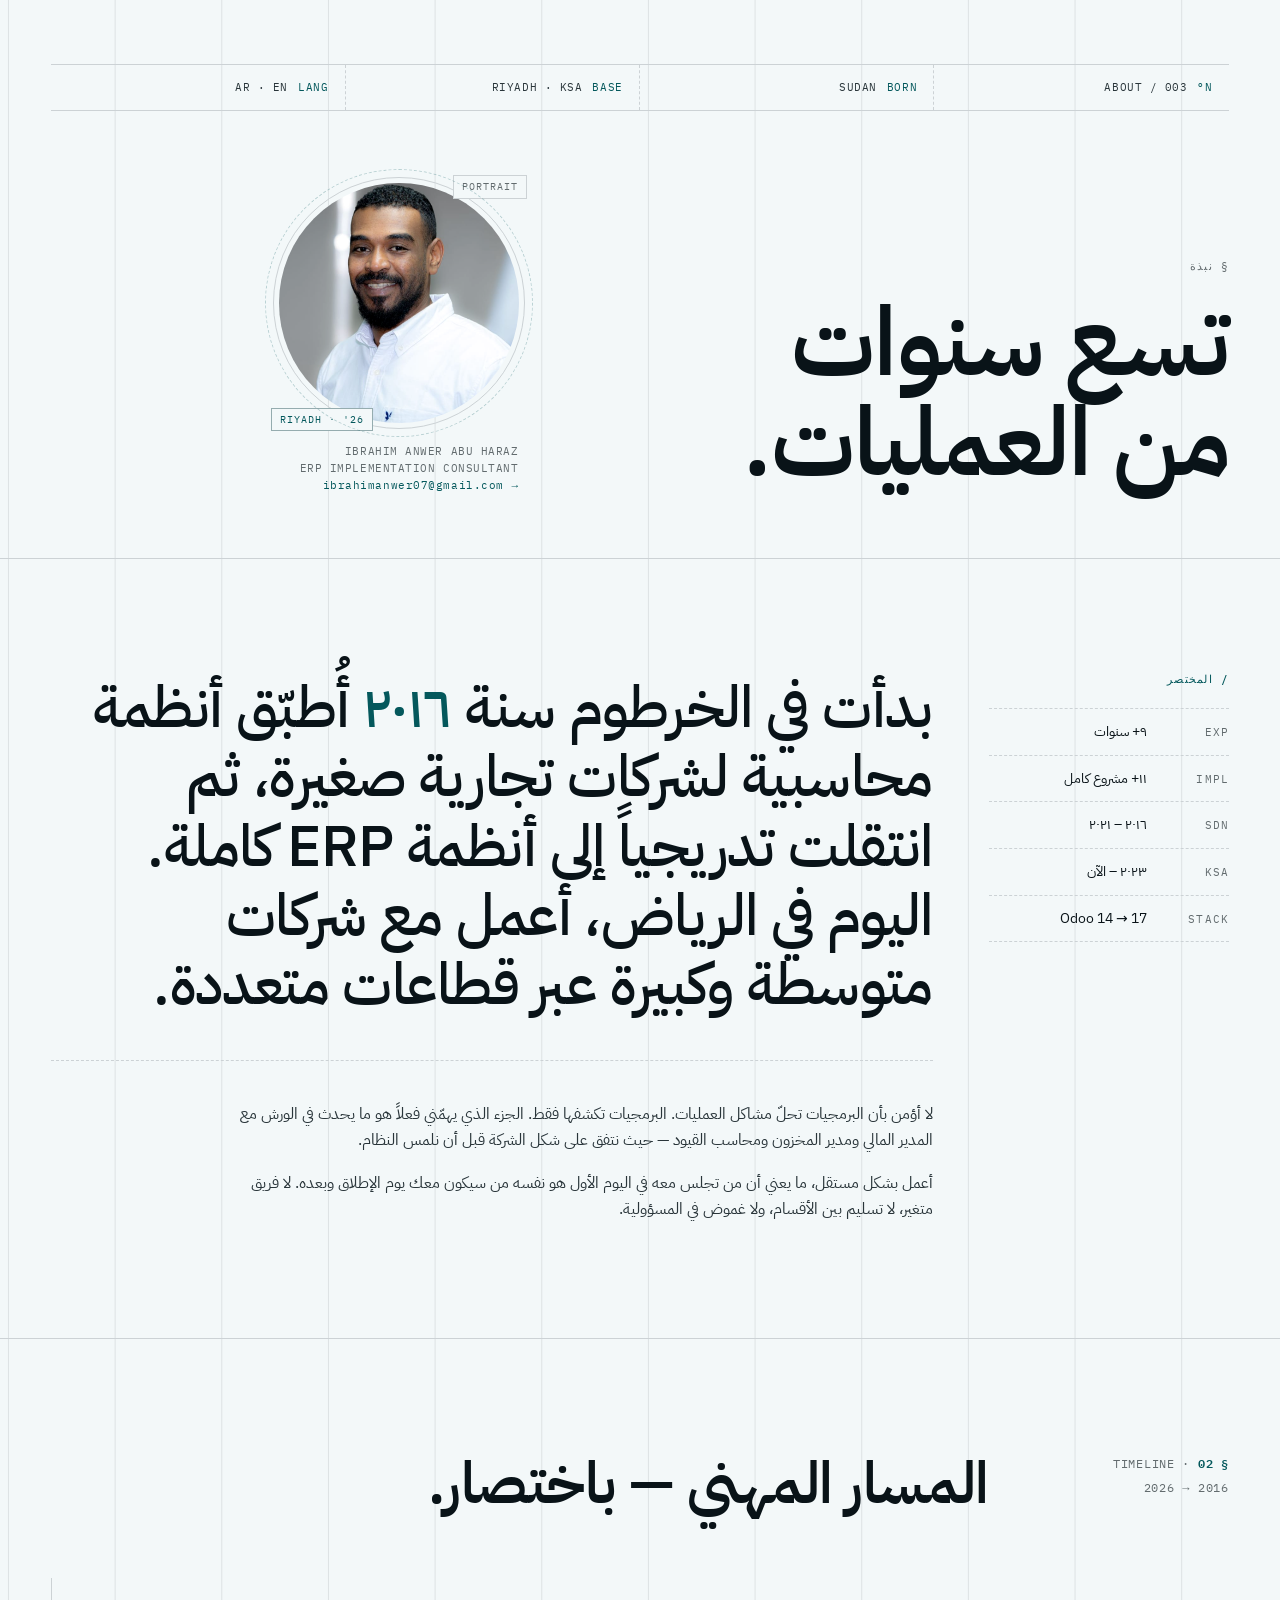
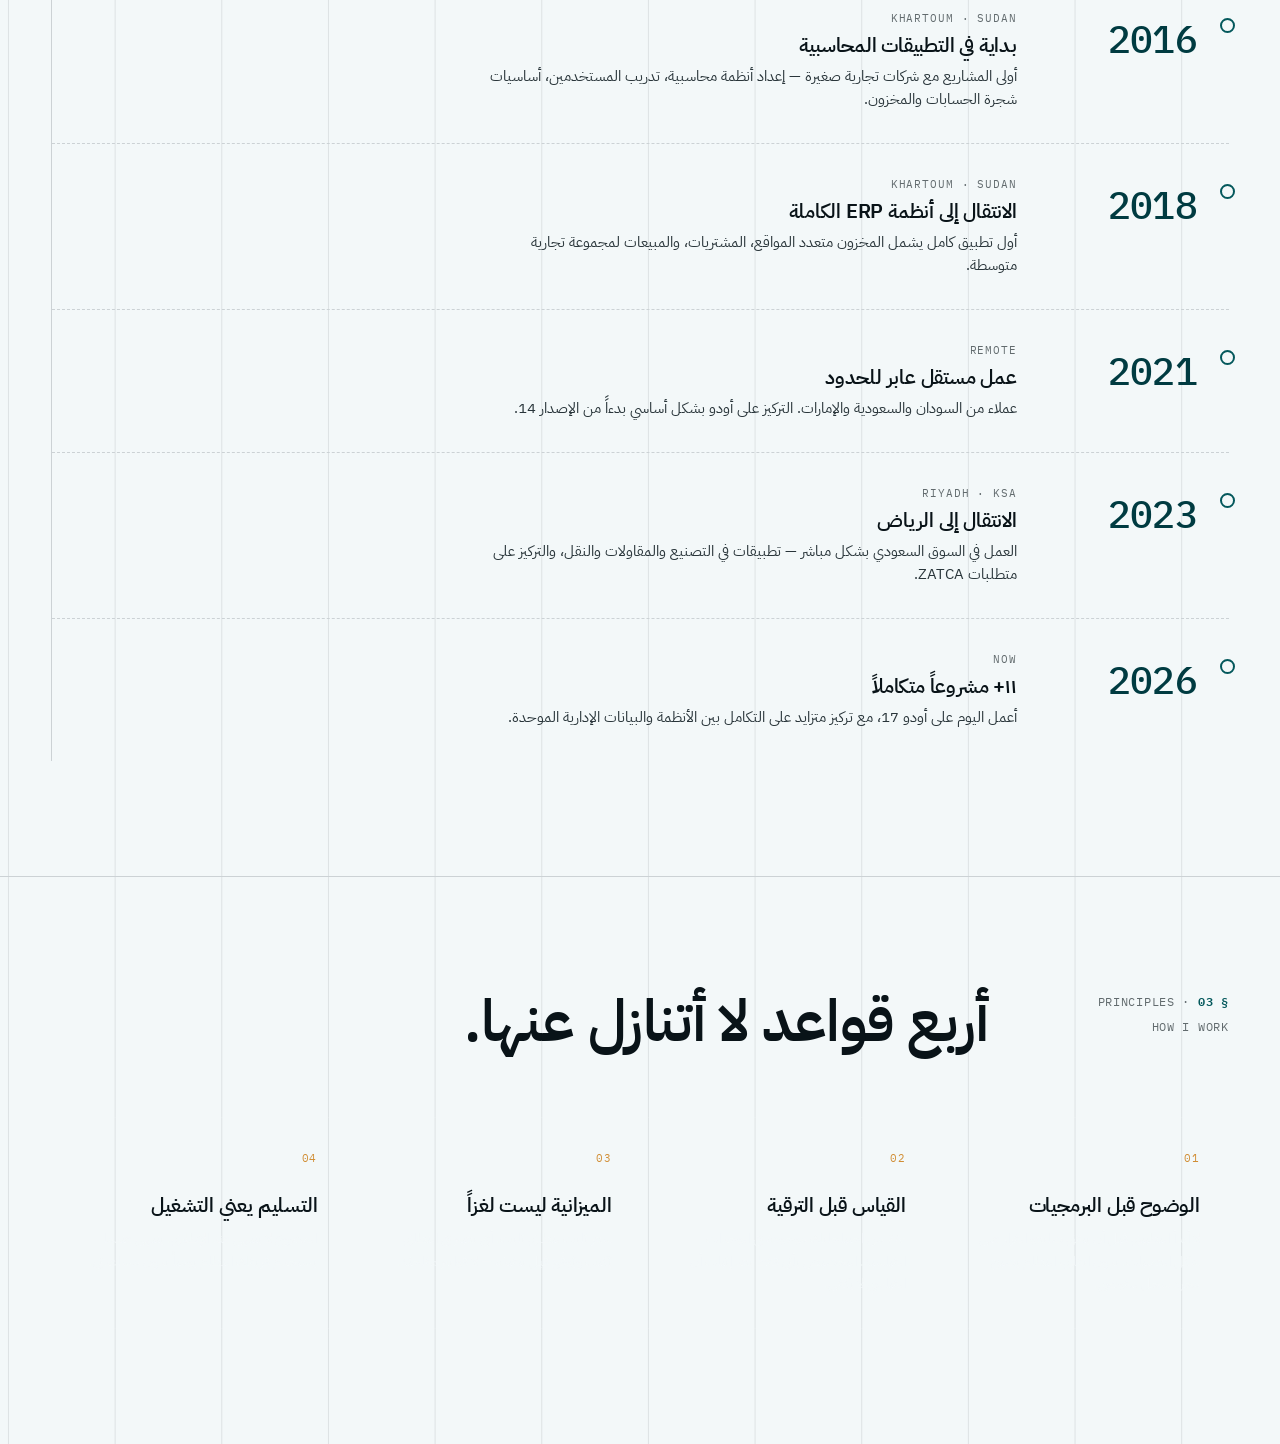
==== commit d6baac82: "update css" ====
--- a/about.html
+++ b/about.html
@@ -1,261 +1,180 @@
 <!DOCTYPE html>
-<html lang="ar" dir="rtl">
+<html>
 <head>
-<meta charset="UTF-8" />
-<meta name="viewport" content="width=device-width, initial-scale=1.0" />
-<title>About — Ibrahim Abu Haraz</title>
-<link rel="preconnect" href="https://fonts.googleapis.com" />
-<link rel="preconnect" href="https://fonts.gstatic.com" crossorigin />
-<link href="https://fonts.googleapis.com/css2?family=IBM+Plex+Mono:wght@300;400;500;600&family=IBM+Plex+Sans+Arabic:wght@300;400;500;600;700&family=IBM+Plex+Sans:wght@300;400;500;600;700&family=IBM+Plex+Serif:ital,wght@0,400;1,400&display=swap" rel="stylesheet" />
-<link rel="stylesheet" href="assets/shared.css" />
-<link rel="stylesheet" href="assets/pages.css" />
+  <meta charset="utf-8">
+  <title>About — Ibrahim Abu Haraz</title>
+  <style>
+    * { margin: 0; padding: 0; box-sizing: border-box; }
+    body { background: #faf9f5; display: flex; align-items: center; justify-content: center; min-height: 100vh; font-family: -apple-system, BlinkMacSystemFont, sans-serif; }
+    #__bundler_loading { position: fixed; bottom: 20px; right: 20px; font: 13px/1.4 -apple-system, BlinkMacSystemFont, sans-serif; color: #666; background: #fff; padding: 8px 14px; border-radius: 8px; box-shadow: 0 1px 4px rgba(0,0,0,0.12); z-index: 10000; }
+    #__bundler_thumbnail { position: fixed; inset: 0; width: 100%; height: 100%; display: flex; align-items: center; justify-content: center; background: #faf9f5; z-index: 9999; }
+    #__bundler_thumbnail svg { width: 100%; height: 100%; object-fit: contain; }
+    #__bundler_placeholder { color: #999; font-size: 14px; }
+  </style>
+  <noscript>
+    <style>#__bundler_loading { display: none; }</style>
+    <div style="position:fixed;bottom:12px;left:12px;font:13px/1.4 -apple-system,BlinkMacSystemFont,sans-serif;color:#999;background:rgba(255,255,255,0.9);padding:6px 12px;border-radius:6px;box-shadow:0 1px 4px rgba(0,0,0,0.08);z-index:10000;">
+      This page requires JavaScript to display.
+    </div>
+  </noscript>
 </head>
 <body>
+  <div id="__bundler_thumbnail">
+<svg viewBox="0 0 100 100" xmlns="http://www.w3.org/2000/svg">
+  <rect width="100" height="100" fill="#0f3d3e"></rect>
+  <text x="50" y="50" font-family="monospace" font-size="30" font-weight="600" fill="#eaf2f1" text-anchor="middle" dominant-baseline="central" letter-spacing="1">IA</text>
+  <text x="50" y="74" font-family="monospace" font-size="7" fill="#5fa8a0" text-anchor="middle" letter-spacing="2">ERP</text>
+</svg>
+</div>
+  <div id="__bundler_loading">Unpacking...</div>
 
-<div id="site-header"></div>
+  <script>
+    
+document.addEventListener('DOMContentLoaded', async function() {
+  const loading = document.getElementById('__bundler_loading');
+  function setStatus(msg) { if (loading) loading.textContent = msg; }
 
-<!-- PAGE HEADER -->
-<section class="page-head" data-screen-label="01 About Header">
-  <div class="wrap">
-    <div class="hero-meta">
-      <div class="meta-cell"><span class="label-num">N°</span><span class="mono">003 / ABOUT</span></div>
-      <div class="meta-cell"><span class="label-num">BORN</span><span class="mono">SUDAN</span></div>
-      <div class="meta-cell"><span class="label-num">BASE</span><span class="mono">RIYADH · KSA</span></div>
-      <div class="meta-cell"><span class="label-num">LANG</span><span class="mono">AR · EN</span></div>
-    </div>
-    <div class="page-head-row">
-      <div>
-        <p class="label">
-          <span class="lang-ar">§ نبذة</span>
-          <span class="lang-en">§ About</span>
-        </p>
-        <h1 class="h-display">
-          <span class="lang-ar">تسع سنوات<br/>من العمليات.</span>
-          <span class="lang-en">Nine years<br/>in operations.</span>
-        </h1>
-      </div>
-      <div style="display:flex; flex-direction:column; gap: 20px;">
-        <div class="portrait lg" aria-label="Ibrahim Abu Haraz">
-          <img src="assets/portrait.png" alt="Ibrahim Abu Haraz" width="220" height="220" />
-          <span class="portrait-meta tl">PORTRAIT</span>
-          <span class="portrait-meta br">RIYADH · '26</span>
-        </div>
-        <p class="mono" style="font-size: 11px; color: var(--muted); letter-spacing: 0.05em; max-width: 260px;">
-          IBRAHIM ANWER ABU HARAZ<br/>
-          ERP IMPLEMENTATION CONSULTANT<br/>
-          <span style="color:var(--teal);">→ ibrahimanwer07@gmail.com</span>
-        </p>
-      </div>
-    </div>
-  </div>
-</section>
+  // Error sink persists across replaceWith since it's on window, not the DOM.
+  window.addEventListener('error', function(e) {
+    var p = document.body || document.documentElement;
+    var d = document.getElementById('__bundler_err') || p.appendChild(document.createElement('div'));
+    d.id = '__bundler_err';
+    d.style.cssText = 'position:fixed;bottom:12px;left:12px;right:12px;font:12px/1.4 ui-monospace,monospace;background:#2a1215;color:#ff8a80;padding:10px 14px;border-radius:8px;border:1px solid #5c2b2e;z-index:99999;white-space:pre-wrap;max-height:40vh;overflow:auto';
+    d.textContent = (d.textContent ? d.textContent + String.fromCharCode(10) : '') +
+      '[bundle] ' + (e.message || e.type) +
+      (e.filename ? ' (' + e.filename.slice(0, 60) + ':' + e.lineno + ')' : '');
+  }, true);
 
-<!-- BIO -->
-<section class="section" data-screen-label="02 Bio">
-  <div class="wrap">
-    <div class="bio-grid">
-      <div class="bio-side">
-        <h4 class="bio-label">/ <span class="lang-ar">المختصر</span><span class="lang-en">TL;DR</span></h4>
-        <ul class="bio-list">
-          <li><span class="label">EXP</span><span class="lang-ar">٩+ سنوات</span><span class="lang-en">9+ years</span></li>
-          <li><span class="label">IMPL</span><span class="lang-ar">١١+ مشروع كامل</span><span class="lang-en">11+ full projects</span></li>
-          <li><span class="label">SDN</span><span class="lang-ar">٢٠١٦ – ٢٠٢١</span><span class="lang-en">2016 – 2021</span></li>
-          <li><span class="label">KSA</span><span class="lang-ar">٢٠٢٣ – الآن</span><span class="lang-en">2023 – present</span></li>
-          <li><span class="label">STACK</span>Odoo 14 → 17</li>
-        </ul>
-      </div>
-      <div class="bio-main">
-        <h2 class="h-1" style="font-weight: 500; line-height: 1.2;">
-          <span class="lang-ar">
-            بدأت في الخرطوم سنة <em style="color:var(--teal); font-style:normal;">٢٠١٦</em> أُطبّق أنظمة محاسبية لشركات تجارية صغيرة، ثم انتقلت تدريجياً إلى أنظمة ERP كاملة. اليوم في الرياض، أعمل مع شركات متوسطة وكبيرة عبر قطاعات متعددة.
-          </span>
-          <span class="lang-en">
-            I started in Khartoum in <em style="color:var(--teal); font-style:normal;">2016</em>, deploying accounting systems for small trading companies, then gradually moved into full ERP work. Today, based in Riyadh, I work with mid-market and enterprise clients across multiple sectors.
-          </span>
-        </h2>
+  try {
+    const manifestEl = document.querySelector('script[type="__bundler/manifest"]');
+    const templateEl = document.querySelector('script[type="__bundler/template"]');
+    if (!manifestEl || !templateEl) {
+      setStatus('Error: missing bundle data');
+      console.error('[bundler] Missing script tags — manifestEl:', !!manifestEl, 'templateEl:', !!templateEl);
+      return;
+    }
 
-        <hr class="hr-dashed" style="margin-block: 40px;" />
+    const manifest = JSON.parse(manifestEl.textContent);
+    let template = JSON.parse(templateEl.textContent);
 
-        <p>
-          <span class="lang-ar">
-            لا أؤمن بأن البرمجيات تحلّ مشاكل العمليات. البرمجيات تكشفها فقط. الجزء الذي يهمّني فعلاً هو ما يحدث في الورش مع المدير المالي ومدير المخزون ومحاسب القيود — حيث نتفق على شكل الشركة قبل أن نلمس النظام.
-          </span>
-          <span class="lang-en">
-            I don't believe software solves operational problems. Software only exposes them. The part that actually matters happens in workshops with the CFO, the warehouse manager, and the bookkeeper — where we agree on what the company should look like before we touch the system.
-          </span>
-        </p>
-        <p style="margin-top: 16px;">
-          <span class="lang-ar">
-            أعمل بشكل مستقل، ما يعني أن من تجلس معه في اليوم الأول هو نفسه من سيكون معك يوم الإطلاق وبعده. لا فريق متغير، لا تسليم بين الأقسام، ولا غموض في المسؤولية.
-          </span>
-          <span class="lang-en">
-            I work independently — which means the person you meet on day one is the same person standing next to you at go-live and after. No rotating teams, no department handoffs, no diffused accountability.
-          </span>
-        </p>
-      </div>
-    </div>
-  </div>
-</section>
+    const uuids = Object.keys(manifest);
+    setStatus('Unpacking ' + uuids.length + ' assets...');
 
-<!-- TIMELINE -->
-<section class="section" data-screen-label="03 Timeline">
-  <div class="wrap">
-    <div class="section-head">
-      <div class="meta">
-        <span><b>§ 02</b> · TIMELINE</span>
-        <span>2016 → <span data-year>2026</span></span>
-      </div>
-      <div class="title">
-        <h2 class="h-1">
-          <span class="lang-ar">المسار المهني — باختصار.</span>
-          <span class="lang-en">The professional path — in brief.</span>
-        </h2>
-      </div>
-    </div>
+    const blobUrls = {};
+    await Promise.all(uuids.map(async (uuid) => {
+      const entry = manifest[uuid];
+      try {
+        const binaryStr = atob(entry.data);
+        const bytes = new Uint8Array(binaryStr.length);
+        for (let i = 0; i < binaryStr.length; i++) bytes[i] = binaryStr.charCodeAt(i);
 
-    <ol class="timeline">
-      <li>
-        <span class="tl-year">2016</span>
-        <div class="tl-body">
-          <span class="mono tl-loc">KHARTOUM · SUDAN</span>
-          <h3 class="h-3">
-            <span class="lang-ar">بداية في التطبيقات المحاسبية</span>
-            <span class="lang-en">Started in accounting deployments</span>
-          </h3>
-          <p>
-            <span class="lang-ar">أولى المشاريع مع شركات تجارية صغيرة — إعداد أنظمة محاسبية، تدريب المستخدمين، أساسيات شجرة الحسابات والمخزون.</span>
-            <span class="lang-en">First engagements with small trading firms — accounting setups, user training, CoA and inventory basics.</span>
-          </p>
-        </div>
-      </li>
-      <li>
-        <span class="tl-year">2018</span>
-        <div class="tl-body">
-          <span class="mono tl-loc">KHARTOUM · SUDAN</span>
-          <h3 class="h-3">
-            <span class="lang-ar">الانتقال إلى أنظمة ERP الكاملة</span>
-            <span class="lang-en">Moved into full ERP work</span>
-          </h3>
-          <p>
-            <span class="lang-ar">أول تطبيق كامل يشمل المخزون متعدد المواقع، المشتريات، والمبيعات لمجموعة تجارية متوسطة.</span>
-            <span class="lang-en">First full-scope rollout covering multi-warehouse inventory, purchasing, and sales for a mid-sized trading group.</span>
-          </p>
-        </div>
-      </li>
-      <li>
-        <span class="tl-year">2021</span>
-        <div class="tl-body">
-          <span class="mono tl-loc">REMOTE</span>
-          <h3 class="h-3">
-            <span class="lang-ar">عمل مستقل عابر للحدود</span>
-            <span class="lang-en">Cross-border independent practice</span>
-          </h3>
-          <p>
-            <span class="lang-ar">عملاء من السودان والسعودية والإمارات. التركيز على أودو بشكل أساسي بدءاً من الإصدار 14.</span>
-            <span class="lang-en">Clients across Sudan, KSA, and the UAE. Focus narrowed to Odoo from v14 onwards.</span>
-          </p>
-        </div>
-      </li>
-      <li>
-        <span class="tl-year">2023</span>
-        <div class="tl-body">
-          <span class="mono tl-loc">RIYADH · KSA</span>
-          <h3 class="h-3">
-            <span class="lang-ar">الانتقال إلى الرياض</span>
-            <span class="lang-en">Relocated to Riyadh</span>
-          </h3>
-          <p>
-            <span class="lang-ar">العمل في السوق السعودي بشكل مباشر — تطبيقات في التصنيع والمقاولات والنقل، والتركيز على متطلبات ZATCA.</span>
-            <span class="lang-en">Working in the Saudi market directly — manufacturing, contracting, and transportation rollouts, with a focus on ZATCA compliance.</span>
-          </p>
-        </div>
-      </li>
-      <li>
-        <span class="tl-year"><span data-year>2026</span></span>
-        <div class="tl-body">
-          <span class="mono tl-loc">NOW</span>
-          <h3 class="h-3">
-            <span class="lang-ar">١١+ مشروعاً متكاملاً</span>
-            <span class="lang-en">11+ full-cycle projects</span>
-          </h3>
-          <p>
-            <span class="lang-ar">أعمل اليوم على أودو 17، مع تركيز متزايد على التكامل بين الأنظمة والبيانات الإدارية الموحدة.</span>
-            <span class="lang-en">Currently on Odoo 17, with a growing focus on cross-system integration and unified management reporting.</span>
-          </p>
-        </div>
-      </li>
-    </ol>
-  </div>
-</section>
+        let finalBytes = bytes;
+        if (entry.compressed) {
+          if (typeof DecompressionStream !== 'undefined') {
+            const ds = new DecompressionStream('gzip');
+            const writer = ds.writable.getWriter();
+            const reader = ds.readable.getReader();
+            writer.write(bytes);
+            writer.close();
+            const chunks = [];
+            let totalLen = 0;
+            while (true) {
+              const { done, value } = await reader.read();
+              if (done) break;
+              chunks.push(value);
+              totalLen += value.length;
+            }
+            finalBytes = new Uint8Array(totalLen);
+            let offset = 0;
+            for (const chunk of chunks) { finalBytes.set(chunk, offset); offset += chunk.length; }
+          } else {
+            console.warn('DecompressionStream not available, asset ' + uuid + ' may not render');
+          }
+        }
 
-<!-- PRINCIPLES -->
-<section class="section section-dark" data-screen-label="04 Principles">
-  <div class="wrap">
-    <div class="section-head">
-      <div class="meta">
-        <span><b>§ 03</b> · PRINCIPLES</span>
-        <span>HOW I WORK</span>
-      </div>
-      <div class="title">
-        <h2 class="h-1">
-          <span class="lang-ar">أربع قواعد لا أتنازل عنها.</span>
-          <span class="lang-en">Four rules I don't compromise on.</span>
-        </h2>
-      </div>
-    </div>
+        blobUrls[uuid] = URL.createObjectURL(new Blob([finalBytes], { type: entry.mime }));
+      } catch (err) {
+        console.error('Failed to decode asset ' + uuid + ':', err);
+        blobUrls[uuid] = URL.createObjectURL(new Blob([], { type: entry.mime }));
+      }
+    }));
 
-    <div class="principles">
-      <div class="principle">
-        <span class="principle-num">01</span>
-        <h3 class="h-3">
-          <span class="lang-ar">الوضوح قبل البرمجيات</span>
-          <span class="lang-en">Clarity before software</span>
-        </h3>
-        <p>
-          <span class="lang-ar">لا أبدأ التطبيق قبل أن يتفق صانعو القرار على شكل العمليات. بدون اتفاق، النظام يصبح مجرد سجل للفوضى.</span>
-          <span class="lang-en">No implementation begins until decision-makers agree on what the process should look like. Without that, the system just records chaos.</span>
-        </p>
-      </div>
-      <div class="principle">
-        <span class="principle-num">02</span>
-        <h3 class="h-3">
-          <span class="lang-ar">القياس قبل الترقية</span>
-          <span class="lang-en">Standard before custom</span>
-        </h3>
-        <p>
-          <span class="lang-ar">٨٠٪ من احتياجاتك موجودة في الوحدات القياسية. التخصيص يأتي فقط بعد إثبات أن القياسي لا يكفي.</span>
-          <span class="lang-en">80% of your needs are in standard modules. Customisation comes only after proving the standard doesn't fit.</span>
-        </p>
-      </div>
-      <div class="principle">
-        <span class="principle-num">03</span>
-        <h3 class="h-3">
-          <span class="lang-ar">الميزانية ليست لغزاً</span>
-          <span class="lang-en">Budgets aren't mysteries</span>
-        </h3>
-        <p>
-          <span class="lang-ar">سعر ثابت لنطاق ثابت. أي تغيير في النطاق يُكتب ويُوقّع قبل تنفيذه — لا فواتير مفاجئة.</span>
-          <span class="lang-en">Fixed price for fixed scope. Scope changes are written and signed before work starts — no surprise invoices.</span>
-        </p>
-      </div>
-      <div class="principle">
-        <span class="principle-num">04</span>
-        <h3 class="h-3">
-          <span class="lang-ar">التسليم يعني التشغيل</span>
-          <span class="lang-en">"Done" means running</span>
-        </h3>
-        <p>
-          <span class="lang-ar">المشروع لا ينتهي عند الإطلاق. ينتهي عندما يستخدم فريقك النظام يومياً بدون مساعدتي.</span>
-          <span class="lang-en">A project doesn't end at launch. It ends when your team uses the system daily without me.</span>
-        </p>
-      </div>
-    </div>
-  </div>
-</section>
+    const extResEl = document.querySelector('script[type="__bundler/ext_resources"]');
+    const extResources = extResEl ? JSON.parse(extResEl.textContent) : [];
+    const resourceMap = {};
+    for (const entry of extResources) {
+      if (blobUrls[entry.uuid]) resourceMap[entry.id] = blobUrls[entry.uuid];
+    }
 
-<div id="site-footer"></div>
+    setStatus('Rendering...');
+    for (const uuid of uuids) template = template.split(uuid).join(blobUrls[uuid]);
 
-<script src="assets/shared.js"></script>
-<script src="assets/partials.js"></script>
+    // Strip integrity + crossorigin — blob URLs from a file:// document inherit
+    // a null origin, so crossorigin forces a CORS fetch that SRI then rejects.
+    // The manifest bytes are ours; SRI protects against CDN compromise, not this.
+    template = template.replace(/\s+integrity="[^"]*"/gi, '').replace(/\s+crossorigin="[^"]*"/gi, '');
+
+    const resourceScript = '<script>window.__resources = ' +
+      JSON.stringify(resourceMap).split('</' + 'script>').join('<\\/' + 'script>') +
+      ';</' + 'script>';
+    // Inject after <head> so the DOCTYPE stays first; prepending the script
+    // would push the parser into quirks mode. DOMParser always emits a <head>
+    // (synthesizing one if the source HTML omitted it) but may carry
+    // attributes through, so match the full opening tag. slice() rather than
+    // replace() keeps us clear of $-pattern substitution in resourceScript.
+    const headOpen = template.match(/<head[^>]*>/i);
+    if (headOpen) {
+      const i = headOpen.index + headOpen[0].length;
+      template = template.slice(0, i) + resourceScript + template.slice(i);
+    }
+
+    // Parse the template and swap the root element. Scripts inserted via
+    // DOMParser/replaceWith are inert per spec — re-create each with
+    // createElement so they execute, awaiting onload for src scripts to
+    // preserve ordering (React before ReactDOM before Babel before text/babel).
+    const doc = new DOMParser().parseFromString(template, 'text/html');
+    document.documentElement.replaceWith(doc.documentElement);
+    const dead = Array.from(document.scripts);
+    for (const old of dead) {
+      const s = document.createElement('script');
+      for (const a of old.attributes) s.setAttribute(a.name, a.value);
+      s.textContent = old.textContent;
+      // text/babel scripts with a src: fetch and inline. transformScriptTags
+      // does XHR against the src, but blob:null/ from a file:// origin is
+      // silently dropped. Inlining makes it a plain inline babel script,
+      // which transformScriptTags handles unconditionally.
+      if ((s.type === 'text/babel' || s.type === 'text/jsx') && s.src) {
+        const r = await fetch(s.src);
+        s.textContent = await r.text();
+        s.removeAttribute('src');
+      }
+      const p = s.src ? new Promise(function(r) { s.onload = s.onerror = r; }) : null;
+      old.replaceWith(s);
+      if (p) await p;
+    }
+    // Babel standalone auto-transforms type=text/babel on DOMContentLoaded,
+    // which fired before we swapped the document. Trigger manually if present.
+    if (window.Babel && typeof window.Babel.transformScriptTags === 'function') {
+      window.Babel.transformScriptTags();
+    }
+  } catch (err) {
+    setStatus('Error unpacking: ' + err.message);
+    console.error('Bundle unpack error:', err);
+  }
+});
+
+  </script>
+
+  <script type="__bundler/manifest">
+{"6199c337-3882-40e9-8c76-0a04cc804376":{"mime":"image/png","compressed":false,"data":"iVBORw0KGgoAAAANSUhEUgAAAbgAAAG4CAYAAAA3yvKzAAAQAElEQVR4Aez92ZNkSZbeiX1H9V7bzdx8D481l1p6qZ5uYMDG8IEiI/xriEEv1Xs3GsA0sQwIEBCMQChchMJ54MOIkA8U4csIBRQhsXejt+qqylpyz4yIjNXD98XWe+d31NzDzcw9MzyjIrIyq1L9nquqR48eXa7e89lRNXcPv/obv13+yq//Zvm3p8jzzn8e+rXf/J1ymr75W79bfvO3f2+Kfnem3GV//bd+Z6p8WnY2/Zu/+wflNP0W+d/6vb9TTtNv/+7fKX/nJdFv/84flL/1279f/ibj+c3f+r3SyXkX0Wkffvf3/rBM9Pt/WP7eH/zd8vf/4O+Vv/93/l75d/7wvy3/8O/+Ufn3/v4/KP/+H/3D8u/9b6F/+A/LP/rH/135j/7JPyv/8T/95+U//ef/svwX/+r/WP6r/8v/rfwf/sf/Z/n/+p/+dflv/9Nfln/+7TfLb73xdvmDtz8o3/vwXvnhRw/Kew8fl4+fbJXbO7vl4eFhORwOy9FolGg8HpcfF4qiQGYMFWWvNygPD47K3d3DcnNzp7x371H5/od3aee98lvf+0H5x3/xrfL//x/+U/n//p/+P+X//X/8f5T/5//r/1D+q//D/6n8l//9vyr/xb/878t/9s//Rfm/+2f/+/If/5N/Wv6j/+6flP/gH/3j8o8Y13/7R/+Acf5R+Xf/no/575d/8Id/lzmA/uAPmY8/LH/v9/9O+bu//wfM0x+Uv/N70O/+fvnbTr/ze+VvQ7/1O7/LnEOsk9+EfmuOfuM3fqucp1//5m+Vz6Jv/sY3y1/9tV9B7tfKb37z18pfI/1rv/6rZSLSXvZrv/br5a/+6oR+/dd/o3Q6zf/ar30z5X8N/t/+1W+Wv8o79Cu/Qoz8r0PfpNzpN379m+VvfNP5v0o71CH969A3L6Bf/+Zv0p8p+o3fLH/jN397hr75m79VfpMxT9O8zG/81m+XPlcz9Nu/y/qdJZ/fGfrd3yt/h7n/zIjn/bvPItbH75+slY+Lf4/ytIZ8Hb0E+rh2P4l/YZ+wV8kenNoF4qd2wW0D5Pl5mUvlsTHJvqDjNP49eL/LfJy+Vxc919/mmfs7Nk0z64b37bL5+XX4Tdbu9Dr19K+zpufX+a/yjjybfoN384x+lffuV3g/f4V37W//yq+V/w30t/72r5Z/67/5lUT/m7/1t8sgD2biekop4fxPSYb8tB5Pw5q7LKn3sqckm5P5HGfpqnl/7cX18SJVzitVpkY8PZkrT0lmBunCMKlxYdFnxrSX3JKP8VkkeS8+iaTReKyY5bIQVVpQIF1Sryg1ycdMJFWUPAlUlZCnLZgs8uoQj8tC46KQhaASOZkpUM/J0CtkTnVkMZeEXGqAJGnJpBnSuVDSi2k6J/Al42QGjfjl0PNMsVHJ5nvE+uDSDCE3fRmZmXIYl8oLQerOXIllkxJXMlN4lnGJaZpUOCt/2anptj8+/el7wVsq+bjNUPuUdC4YHIpPZPUxscGfJZnOBTOT2RnJzomI4jm6QOh8tZfKmfSJfqQr3V5Ye6e6zYxxm7jpNJiZDANqFmRGWkaRycwkLv24whe9XQBoMBqrDw0BHU+PHY3gl5DzHPjE3JdMdKkgT48Kaf/gULt7B4BkKQdGIV8GwAuREUA3KMYaFiONSRc+T0bZyfMqydMcsAWQJr1GekIUwdEZufBFpJ/gkObJpJPYI10muODLosu0f5HMuf4gNM8TY4V9dpGfl7lU/kzDaQpN8qp+87TH82RGyRyZTJrj6WWG+bYuyj9H+7yOXovBaJ6cP0U0aGYy+3iikAp2AcGauZ4tY+Jnpq0ZBT+mDH3yfkHpon8vriPodn020XgSnWRMZqYAmZnkF7F5IpG+DJ9yBkrmbQwVFnVw3NPe4ZEGoI7T0WAIr6+j/lBPdna1ub2jrd090jt6/GRbd+/f1xs/+KH+85//uf7sL/9Sb77zjrb3dpHvq49X2BsOSPd0RDwYj1QYQBZMg9FQCewAwgJIG+P9lV42RSTPjwSQxD1ESTkh6p4X+snhsLQ1TZcdmc/dy6LL9mFe7nx/TPM/[base64]/jUlOX64HcmBwkDgll3ZNE77YViwSOc+3FZ087XIFffD0YFTq8daOfvDmO/ru934gzhv13od39MO33tGbb7+j9z64rY8ePNAHt+8g86befvddwG4LMDzUw8eP9eGdO5Tdpt5t5N/WWwCd07vvv68fvv223nnvPb1/+7buPXyY6OHmpnYPDvDsiuTZDQHDwWiU8iXPbMw4vX88QlKTq/[base64]/s5CGeljDtcjGzUw5Z0mZsf6VCpZDqk/LYKWnCe4F17vJyr3o69JLzpsR7uriMJk+Idjx1TskJI+nglnrtSp1P3ts/VTdhweTy9CmZJ7g5270gBywnP//ys7QCb6hAietOaWRdjsWA11QCKGM5oAzxqLyOe1Mf3rktB6OY56o1mtre3dWdux9pC6/tAI/uPsC0Tdo9rZBl6JCySkXbOzvqDQbUaWjtyhVdvX6NslIPNx/r9t27CRQduHwb8979B/oQgPz+D3+oP/uLv9C/+Xf/Xt8j/QCA/ABZ9/7u3LunPkDnOsfMS8FYh4Cf02A4UmmS93nEtudoXGgMiYkIbItGCPHLXdTxemfkjMtVnZeys6c+SfHsp9e/py+UCbwT03Tynrr8KZ31j1ZTF9ONzCdfRvHLIlQ/13W+PzaZr6n7RYrPS53nnJ+nCzSxnpLcVNE5TSaZmUwnIU03Oa7Td9PVGBLTlKRddoqmy0/Tp8/[base64]/TR/Xu6e+8jvYWHdXB0pFa7DVDV8fZK7e3vy8ErQ9/C4iK8ArDb0dFxXyUv1xAQevDocTp7W1ld0/qVq7KYUe9QfbY1HYyq9Vrqz5MnWzru9ah7rDsffaT3P/hA3t7Wzjaennt37wJ8HyYv74dv/lDf+d4b+vf/8T8CuO9pB6AVb2alVlGlVgWgmRPy3q+8WlGIQUwFQDfiDHAkHzMSn7/[base64]/u6zTaie2offPghQHNXD/DK7nx0V4/wtt5hS/Eu6V0AJTiA4KWNALE+oDjC0ytos9frAySFhoORdnb2dbAPKLbaCiHTAN7e7r4+AsB2Ac9Ws6W1tStaA/wcOFeJNzY2VK1WAcCB3BPbuHZV+2xTunfYwwtstluAWE1b29upT3/1nW/L6dvf/Q5A+I58DA7MDnq7+3va3HqS6hd4cxn9dVKpz2XgKfFEpu52yW663DRRzcxk9smE2Eu7zD65bbOLyy/TIWpqnp633rweMzgmmVkimS4VzExmcyTyc0RWM6TPVwiMQWZ03ER8RnregB5NUUpyowmd0vOqft56p+1+XJw69rzKn7OeiR+TzOyElAK5k3xKJd7kRh5ZGTknEmbGXTIjNokElyf00gJQM7GnblQBgBffEC1M6U6Al/KiXcpo0IHCUyO26oYY+oPDQ91/+ABv6F197wff1w9++APdBXSeABq7B/ty723/8ED7yB31jvUB52KPOA9bXOyq2Wyo0ajjybXU7rSImxqOBoDZto6ODtTDC9ve3iG/Q8tSq9WkDtuZ6D4+PlK73Va32xUTjyc1ViXLleWZmo2G9vEIHz/[base64]/[base64]/wkp5o0B+pLII67QVV84o22XZ8+823tcW24hAw6vePaWtMb0aKlUDdnvrDvmRjHR8f6uBgD8DqaGFhQevrV/TKK6+qu8CWpkwRfeNxqWPA9D5nbEcHh1pZuaJf+sW/oVdvvKJKpapWZ0Hd5WUtr69rES8v41xvzHmB1zvsDTiPMw3KqP3+WJu7R7r78InuAZTff+vNtMV6zPjevntH/+5P/rP+03/+Mzy99+T1yhA1VtAAXQqZSp7PmLPJUqXMjDvzyqg8ZcxtIkkmPSX5cz2hU74/n1InAaZZuklTsdl5nrc7T5oPVJvWc1HaZPO1pLn2zEzGOnlZNN/eZfOXPBriWQAAEABJREFU6o/ZzHjMTJepJ5OeRT7/6ZlKSVRGpTkym/BSm6Q9nsiJYDLugu/RNCX+NMPTLjdDzpwnas7InM+bmQzTN0OsWbcJYiVrykb4OtZJWUpTnmJ4rmK+9ZO8EU8T2ee+pvWQtjkS+Qt1O/9T0jlxf53TlDDsSXzaXMkEpBc31eE2369n5if6XMcppWFM1XN+ag/1XuZGR5R7nMqcSRmXLP04w8m4QVwkRBFkMpuQLgwG14noBVzeP6dzqhIz3c4VzTI+WcZLJy8g84hR9TypExWUOA9m6QZbJmO1WwicqY11/[base64]/lA7e/uafPHlgbbYUvUvpYCjOmBMb77zrr793e/qgw9vM9YH6jFG927l7ZvJPzw4nUwsUSnj7lQSTxPZp+/JKd95Z+S19LS+55xE8HiaYF3isnO6jFrTRPbcNV1+ljZ0vSwSup+HXlZ/XO+z+6O5YOTnSYxswrOTlHNEMGhynaUm+XR3JutLU5RYFJ7Gkqc0E5zzTEJgSq08zcuW4pTmxpXySbnLp0SZeGZGbOIN1HMHdKBEU+RKp/N6qcHQfq4PsrkfhM5dJnlFmTziPoltwk68C9I6F+xcPdk5IRgG2yQUm5lMlwtmhizk8RRNatsk+qLeS5brKYCdmlR4PpzkMZyk0yi5hRjlX6Z4hCfzPudpHzk4AWjvffCB3nv/[base64]/TE87qxgBpoD3RjphDn9JEU2kUzVypfJqD7HT2MulTGaPReTot+zL+bGbA51/p+Zuexnpx4SWqPtdJM8YA18xkxCKWTGaQCB7P0Y8GcELxjEIagadpMr3k4A1MEf3RPM31IElzMzP5j4glk55JOhfMTGZTJLtARjKzE5JI6DKBKohS70TYiE38UMAlM4PzxbzckII+dH7iqTnGTYDN87C5wD8M+ghgK1VgrPfxYt5+5x29A8AVeCdXrl/XKtt8/jX/Hl7LIeDz4P4jtgd7gNxa2oJsAm4FZ3XuRRW4PGur6/ItxfW1NWSW1KjXEu1s7+junY/YQqzp5vVXNB5Jvo3ZQ+c+HtN4OGa+A9uY27pz+47u3/1IP/z+9/XRndt6cO8j9dwbQ25vd0f37z9Qn/68//77jEL62Z/5Ga1w1ubeZZZXANdS3cVFXb16XREAug0wPwIYB4Mh+aAsmNqcDV7duKLAM67XaqpWa1oF4GrVpvb3DujL5Nn3AVn3ChWC/MxxzKT5F2g+oF/7nDu6N2iU+XyXMpXoK8XYqF5CJF/[base64]/Hh8QlhfL7MYFPGgzEL62n1vMFCOsa83W1pcWtIaZ2Bdzr/Go7EqgMcV8hvrG3IgqFfrgKPpQ7Yy3Yva39/To0eP1G61VEeHb0+6V/bRnbvJ89vHM7rLVuLezp6WFpZ168Yratbq6nO29/DePTyzx3IQXr9yRXke2fYfqxwPVM2CFloNlaORfNvSf9/n8WM8ObY+P6TtNbZN/+Yv/7KWlpZ148YNQHkNPdJj+uJg6d5hC6+yWWswhix5g3/5F3+ue5yzbSdPbMg4St2/d1/b27syi3hz6wD0mhqNllbwEm/eekWLgGij3Vazs6A+YLm9s5OA1s/30l9UYULTnAugY9Yn6ZP5PskTpYvpT88jZZ7z5qtzmkS7elbwCs+S+bL80jNgzPkMfUqbYd6S35w8PU3Ou4imZLx4KnuJ5MeLTHSZTofgsRl5qvjdjPscJYCDR6XZwhCCnkVms3XMjKaefZnZTHuB/HxbZrMyZnauP2am+fBJL+2prBsp3vWTF9hSX07LPim2C+bEbFLfbBKjLKkw7qfjSm1x877Blst4mQVT0mkeQx7bZN7NTvIync5NDIHchK+TYEaetBkxhAA5yWySN5vEuiCYTcrMiGXnJMqikJMXOPz4FqFve/l5DsORmcn7PynHUMIsy8Kziciq5FbAK/CiCs7SCnR62vklfCcfH5qQRYdMiClkkedj6TzpEWDxISD0BC+rjfFuAVD+7Uav22d7zr+Sfx3gWMMr8znexZMqaa9abWhvdx9vbJy+/biM1xQ5d330kHOs7S0d4BFuAjKb6H8AeOxsb2uIR9SHxsOhDgC8jSsbarIVuMh529WNq/I2Ou2O/Ov/f/2v/ZJ+8b/4BmCZqRj12eK8Igeq3vGRfJw+oD79+8EPvq8jvCkH2DGuYbRAnaqesJXp25yVPNceYBTp/PC4r+XFJfSN9S7e6v7+Ll7jlsxM/g3LIUBeA3THzKODkP8aQavdSv259cot+a8hvP7Vr+gq3u3m5pb+7M//PH27dJvt3P2DQ7ZEhzLmFmdWY27jYqwR5Lr8OY39mZg/B6ngCYx5fl6mFxBQm8ZhZk/jEEz+/J+ShadlZmdyZrNpfRmeewbMZueS7FNdZib/gGbmMRSCIrsMATKbrcfyUMnLOk1eN4SgUzKe73k6K38qN69bposCYjIzeT2jHaVg8FJCLFcSZcq7TCD35fWZzAAPgXZ4NtwvvrzMyUuNm4kfGHaSJvp8XGkVlUoLPKWfr1tmQcbPmO1H1zDGuBboc6+N90a+1ebnSvucUfkXRrYApQGAEWn4YG9Xg15f1TzXg/v31OsdK8NwF8VIm08eyz2oEedZDlh5xnkXgPfkyaaebG2y7TlgKzKyDdhUZH4LQGOM9yUabbeaWup28KSi9na3oG21ARD/EsnyyrIcYBcWu2p1WvSi0GjY13h4rM1H93T3w/f04N4dH4q63a4cFA0pl3njjW/j8bn8QPu7O3hpmxLAkpm0Q7/6R4cqhgO1Gx1dWbuqK+sbjKnHtukd+a8tZHiJjUZdy8vLqtWqaC3p2652APMD3x4FQP1XHw7xNo8Hfflc9hn/Y84G3/jeD/Snf/qn+vO/+Av9yX/+U73zznvy8eaVikKMijEwJ6OkM4SolxoYL49cT0lfhs/FDFzmuczLkDczmZ3R+bFQpnk6L/WiOHRFZrR3QoEY3QZ9eb2sGfA59hk2S3cewEUtnZYZ5RMiIZkk6pkZkelHDD9y9RIAAtrSJ6USk/i8Cl1PAbB5HPgk5p/GYpalP1p856OP9Aijf//hQ/WHIxlGOK9WSA90jAHfx9PKaLgC//BgnzOpHQ0HPbyrFb36+qvKKpkEWO4DgqPxUM1WA2Bq4sXVkeuz1fcReg507N90jHn64snS4qLq9arKcqyH9z/SD3/4BiD5QD/4wff04MED7R8cqILnVMeb87+G8pC+PXz0gG3TQ7326i2tLXXVPz7Uk81HYjhJ17VrG+ouLtBuQwF/6OhoPwHg3TsfAIjodADdfqIjvDQHtwKwrFZq9HGkYlTIvccVQNW/8jwuhgox6MrGuvJKVXucw23jlcmC9vcP1Wi2dejnhdBjPLd79HkAYA4AuUMA0MsOANGHeKzf+/739Bff+hae3Ts6YP4KgD1j7gPgZvYS1xiqTbM/Iq8vw499Bmafip3rj3OMZzVNIq9nBKPczGR2RjKYL/EyM5lNCICzl9jUl6p9BswsTfh82vOnhMhTmcQziQuyRNz0eQkOSg5uHoMIz90tr2+gwQjv6cMPP9R333gj/YL27Tt3UjxkO29nb0+379xOf9FjC4P+hHOtxxjv2x+8r29xTvW9735Xu1tb2sErGgJmtXot9ce/[base64]/8x299fZb2uJDg4Ohe36+JTlNepGB8WiKPPki1X+p69PPgPkDYc1omi5SYzCnyMVn6iQGMp+ji/fHzvXRDB6dtJdEqD13vay2kl5uDOmCceqTeZKo+lyk1OBpfbSQNzOZBHFPaSMtiTQ3TYLpad75J9kgU0j55D/paaCcIqUi0lypyMEjJZ5xM/MaEJdrdqfMY6ekVAaGAWduLZ1cYIooIYc0Zd5mIjeuTtM8PCo7yXuXTEE6aXsXb+T9D27jLf0weSOIaYfzsUO2ILfwwjZ3t7WP9zEYD7S9s4Wn1NMhdTYfPFSJhyes8dH+gR48eqwDPJgNzuPKYIoY/E53Ua32gkLIlMeobqetJahTy9XtLijLovyczM/tDvDS3PAfomNpcZWztwUtLa6o2WiJ6dHOznaiY7ZD+4BcgNuuN9PvvDmYVYJUz6U8jHTt2nryKFd8SxEQrbCV2m0BXoMxIFfT+upV3bz1ujY2rsm/tLJ+7aoW16+ozKRxOQKQKumMcAgIt2hj0OvpmP4NALsh7Q+OegkYq7WKQjTAdF9mpiBLP/6rEIsA283XXtWrX/mKbty8pfW1K2yTmh4/2NTWI5/HgR7ygeFtgO7td97VPc4hdzl3LABMf448eMUQiEqZmUqTypMfzQWK5jhknTlNsnM/[base64]/93lgqQ/riyJjtw7u331e/dyTR/hFbpf67cAc7Bzo67GkkaePKqq4uL6gcH+v4aBcgPlIOqPaPj+EVqlfqqlRqymLOFmabR5ip1x9oMBro6s3r6uKNjcJYm7ub2t3bkQWTf9vzKudxXUC6kuU6wKP1rVk/u3PqtFp4aSvMYV8OfuKDhX9RxSc4q1YZR0ORev7llCpzcUxfH3z0QHdv39NHUJ05XuguaXNrW29zNue/U7i9TdtmEpTORz32ZykpMh6ip5eRciI6d5nmfuycyAmDdZFSNl9jkqd9M573TwQxRp6rfVpKc0DdmfiCOeFtsCmSTPPB4E3TfLnnp8tP086fpsSf6U/izGgXOV+L02QSXJuleT2enxqHkRY15O/8KZEvIREMCk4kTKVkhUrIeXqZgfZSFz4pVpLQFzTMjYwHI2jCNZLGuJyInl4m/5HLJfIC4+bkkclSZDKbkExcJrIQsaTJXT9yKMUPa+IyihI4cTsDrsvUEltnLDgXxSPwbbAjPJJNvAf/XbH3P/hAj7c20xba3t4hUlE3rt/UQqeraFGD3lCD/ghwGSZvZxGvaFSMseWgGxOysLCg1eUVQGQs/6r/Ezy5BiBysL0rlOKtbOLpjZWhq4tHt7a2jve2KDMj7sq3MRuNJvheyA34iHMrOqErGxvafPxA9+5+oH3OykYA4TEeZTXLdHx4BBAOtcQZWbPdppkxANtjnGMFk7aePNFdtlY3Hz3UgLM538J8uPkQgB5ynrdP3YH20XUIYD16cF/vvPWWAmNq1ut4jI3Ur25nQVvMkW/LVvFGfZwjtiKbjTrbp0EPH97Xwwf35OePK0uLjH+kHfpZyaN6eLwPPrqnO7dv6+0339Kjh48YX0n7hXz+mViFPBOTIP+PBUd4rQ8ePtAdtod/+MM35c9mz71ogDx5dGmNUBdwT/X12QamVD8ZZIzj0xOVdI70hQovtbPliXaPncS7bSEonPBfXmSopjFv8OPIRZD6Ql5mxrCmiFHASjxuMvIXXgh5mZOQMjOZnZJEZkKaBEokEyHdZEbMBeNHuhyowCs3X5fUUyZDyT3FouZlKpb0d8zK879E8hbbYT/EoL/5zjt66523dff+Pe0f7gMQxxjWLT1+/ET+y8vf/c4beuON76ff/dp8tIkBLxVCVI535r/gXW+3MPQ5PaA3GN5Os8UWYVXLna58O+8R51a+7RZjYCsyU8Y2YbVeUwVaWF1WXqlwrvVI+/v7jKVAt+mAtH9jcjDoqUr5wkIbz7KiBluamZV68vChjvEE11fX8b6GehtwfpMtvoePnmhn/xDvc6AQc129ek3XoTpeVMYW4s72FvpyBdDPvzTintiI7cZA76+uramGZ/Tm978n32qNFjTEay3HBaDe0yO2Yh1Qu5wTLgHQ7qk5eN6/ewcA3JR/U1SMvwJgPQLwHgNUjzin3AToH9/HWwO0dnZ2tOfni4DjEluXy6ureoXtSwevR4Cfe7KVSpX+99K/9vmTP/4T/dt/++/0b/7Nv9F99LmHHmJknkrFEHUaShKnRPIlXZbWu9lPcSzGPkcvabK/QGpZeXhpqcMmFayPkjkSsVij/h6+dIAz8UODZh8fi7LUyZ+EWxqLycfEnVgXhkkZd+S56ymRFzkz407KY8gzE86EJ3hmzjE9b3Bwm9QthZ2dJJ9xdzCcFpnPT5dNp0OWAwg9fXjnrj748LZ2dvGu6P8Yw9zr9zlDOkzna/sHuwDalt57913t4+H0D/dUAyT8z2pVK7kODvbl3wQcl2NV8XYUDI+nqfForL2d3fSFk228noePH2lQDNVdXtTVWzdV73Y0ZLUXgFwDb6cLqLz62iuqN2q6e/eu/AskMYts9fXkW5b+10j8G5hVzrj8Syfdxa6uXt3Q1Y2rajY7WgHg2mzt3bn3SCPLde2V11XGinaP+uourWp5ZV3+rcsRW4ZPtnb09lsA+Ud35L/C0G435VsozWZda8tLWuy0de3KurpsN773/rsA/EOK2dKk7b3dHT0AtNwTzABqr9tuNWVMfAVAKvnU0GPbsZJVJXZUl9nSbTUaWmi3NGbr1z1Aj8d4pQ8BygZlP/vzP6ev/MzX1cX7zHguWV5Rgw8HfhZYyavyZ7IL0B+ztbpF37/1rb/Se++9l8AvRECOxVI8/7LTcwVv7yeBnmvw4nW3c6QvQ5qB0sSKTEkxSZqAW6bA+xywMYk3H2suGPl5mfN5UwizlJTr04eLdM/zAoz59i7KI5a68aniYOfGcpFuzYWn8+R8MmZG25DMOfLIU0AKTyXd5QEfJH06xm55NpGXmpnMIBkP0TlITgkZ/[base64]/rKV39W6xs3pJAr5jVkFtRod1VapsdPdnVw3Ae4n2gXT6paqXCu11C9VkvnZ+vrazo82KNsS0vdrpaXltRZ6KiGp9kE9F577TW98uqrWlxcpM9D5HYVmM8rq1e0vr6BlzdG9x79la5dvSH/yy7RImeAx3h3A1X5gODftrxy5QofInbkv/Lgz8X/EPUhW5BV+tFiTC22WgNGoc52bbPZYp4rWl1b1R59e+ONN+T/P2/E+aXPua8D36ocq1TB+ZyZ8RhnqaRMHkxPy7yePMCDyRUUAhShk9iIpymgO6kqqfiCyddGybr9zIgGfQ4+NaUJYPxTl0/LNPk8WTCdI4M3RVMqUpJSngP3KZmkg7wsidC6T/wk/Yn3E/lTGc+amczOSHZaehabmczmaG4duLT34nTuCubSeYm8LmMXVJIWdQMf1oJk0jnSx4SLZKd5Xm0672nnPS95/VNyHafp0/gi3mnZZxV7H+bJ23aex06kPfKJ97kmzSWlvOZCKS8z8/tJkSedTrIXRshzSemmFxLKpAUz5QvJ6SSfIpb8JJ7c06KDh7R00tcxZ0o6CVtPdvAC3ucsbSD3tg45w9oE6J5wVlUgFwHlNltw/nteq2vLqmF06xj4Fc7bSgyoA0APj8IB8Bd/4Rfwpq4mA1xvNdmakLZ2duTG18Fj0B+oiaeytLgkP4c62N3X4/sPNYa/vrwmw9N5n23Fra0neCXH9LBUwMAec8ZWZfuzjUc1GPR15+5tpS9dcBa1d3DIOeG2tkgP8DoLBulfxtgAYBY4K3v46IH8d+PcQ5IF+rOr4ahM3tyVq9fl2yUxRLY667p186ZWV1aS1+i/yJ6AgzlwnQvdrhqMaQSQVwBC/8XuGAIe46pqeKwOTgO2L818kk3X0N1ZWFT6G5xHPQ3w2g4OD7XL2Z6QiXxoaANcG1evKqDHvy16n63bnZ1t7SFzdNyjnyOd/qcFB7qFhQW9/tWvKnLW+PDhY9QEPhgM9NG9j/T+++8nvibNK8YgQ2/JLH7a60QF1TylpFIEz00TrJd2eTsy7p8ZMRSa06ckF6fm3OXcWTIUT9NchUtnXQeqkDfIr9PY0x9P5pXm5/LjxT+xxCidJZOrllHAdRKRmlwlBafgphDlFCZF83eTK5ql87z5Wi8yT2vn+vAi9X+WuozGTP4jmRFDJGTShMibpzyGBJlEZBMS8QlpLqSSE3l5bHMCP0oWUOPCe9MJlcSzREmCNW6ppZIKY86OUoabewq7u3t6H89te3tXTTyDZrOtKttrg/5Q/ovbh5xdOaC48d5mmxEV6gAaDTwJGpT/TlsP4z3CeOd4Uuura3heLQVZ8h66gIL45HYMAOaVir7qxjlG/cI3vqEr6+tKv/NG3WgRj2aoZq2pRrUu99pu4aH5l0wyPBf2/VQD4Hy7cvPJZjqPe8Q51vb2jrYg/6sgFcpX8biu37imGm0dstXq5L+oXcuz5Jn5tuL2ky3dv3dP9yAHitde+wre2aJiCHhbO3hSu3qAp8kUaQegsZgpq1ZVxVv1DwZ+Juke0irnZT3OAx8/eaQn20/U49yu1W5qdX1FB5xbuv4+YJznOZ7WPnq3dXR0eCLXVvIE+bDgffH/PO5j9j8sff/efR3xIeMQ4N7f29ch4O7enHtn/m3SQ0CyybMaAbQ+H/4cj/GI7370URqTMQ7DiPinaCPt4/iiktHxz46MVfvpSdTSZxlMtGjCpJA4ixPDmYl0PphmRcjPM8xgzpMuEbyaTGYmcSU6NTyaBLOggI3wIxH/cBcm7PN3M5PZGZERuRk6X+sFcrztqdZEWl/QYGby7puZuCQRi+CZKZokKZskZGYIaRJ70klzAR6XEJLxQ0IvKpRJkd9LlhGxX4n8lgodf6BJuYMbgnKPzNMjzsXcWD569EjpDAeDOhqO2DrrJS+u1WqpwdZhFaCosN0YDOO/tcMW3B5qDAAacx71JIGSf73eFPT40abu3f1Ie4DlIedxCMqNrHtdq5yruc68WtEIr+/ug/vauHFd/qWSHluTQ4z1AVtym1tb2traTl8wOWD7LZzMc52tSKHQv7Xof97LdXXxZnxb9BgAcKD5ytdeT38Z5TEe2yFbo4/v31Nvf0cr3baurCyqGqUjzhFHgJKha8j54uHBQQLLPtuUA7zIh3iTe5xxWYzapayg/axaVWQOjnrHGhUjZYDl1s4WXuOm8mqezsUOAS4H3n367GDMdAF6m3hgA0UAGjXMxUhGH0oVtF7Ktx0dYO8zFzkg6N5mjmfWZN5X2Ar18rI0bW/t6PHjTe3vH8i3dz+8/[base64]/[base64]/OT6NZU8YcdBda+trXvqKf//mfx9Nty5+Dj8H/YosDZ5sty6tXN9IHk2ajxrxH7eGJDvnwUQXkm8x3l3416GcDj/UYby5aSM/K/zC1g51/MWc0AkxDBFTLpEuXCTYnRJ5rjvkZZmmcS58dGW19erp4RnhJ9Cy6uOYzuSb6KfnNJje/nyNJmiHWqKYoJeUazoisXzM0oyNlLN3P3075Hp9axhN7BKv0Bvkg5h8eQ8wUzEwhOAXiMzIzmZ0RGc0Hs7Nys0n6vIyoOikzuzj29mMyKPHEsERJptlgMpslGLMi5LCjvGwMmOfuac+YzdYze3n5p33yNuiPXyVGssCjcK8mkS9KOmcUEpGjs/LcKUmBvBt5o57xKTkQB+QjBjX686KcJhho4alEKo3YpRB8xmVmTyVSn+hCQWdK2nKPxXlmvoAoQNLbNJLFuMQ4U5e2SEkhasT5kW9lYea8CxjrTb3x/Tf0F9/6S33rr/4qnd3UahmGNGh/b0d7nP/4mHAVNOQMqM5h8Fduvaavv/5VLeDVjdgK2waYRv0D1Sqmaxtr6W9Jdpe6euWVr2g4NLy6sVzH8PhAw96+Br0DdG+zPXcgM9NCsyM6pj22Co/YAqwDPCvLq1paWdW1m6/oaz//DX3jl/6Gvvr1b6jeXlK7u6y8UsdTkoZ4XT6L/jX/1155XTeu3QI4Ksqzqu4BNndu36WNoADYNLsLeGFHevfdu/rOm+9qe1iqubSm66+9pi7biBVA53hwpArAU69kakBbD+/rze99GzCz9IWS3qBQUUShUf3dQ6Y0k9VrigDcYP9Ii3lDOh6p21pAT0XVZkfNlXUZ26wNzi15FNrafaKt7U22fA/k3yI9AoC/+91v6Xvf/Ss9+ugudZvqdjtaARDrANfDzceqNWijGKgc93Xj+jUtLi5rMCo0tqAxa2HUP9aI+S3xOnfw7o44yzzgQ8UYIPQvnXzrW9/mbG6oCCgrBM2HYIF5MvnPaVniBZPHgToem7mEKYUy3WdvFJmZzF4CyWbb+pzmzExm0+Qd9cn6ZKLKXL1pHbNp1+jk736JzfJYrh4mkpfTk2QlkxKd3jUVjBIz7p9AgbIQoswiNcMUGSYdon+YKuxfxl4FeSHDh10lyhTzKlRzLnV/gi6z2YkT+Zc5PEP5OaJN53nbZqQgM48RFrHTSd7MyJkXnKfETrckg+h5mZfIKX11Y+hYRSyq04ZY8VzO82KjZ5kvKopddB8wef/99/Qh3pmfD3344Yfycxs/g/sWgPfDH/5QB4cH6Cs1wBPq9/ra3t7WnTu3qfOh/Jzo8eNH2oFn6KwCTP6liHfffTd9KeIRW4Pvf/C2Prp/h4U9ToDm24cVgMP13mPL0LfPrl+/rq9//etadW+nXgdACpW8Ee41ZQDTPgBwzJndMga/AZhU8lw+v/7lFq8TY9T773+gD999W3XA6fr6qmrRZJzltQCWbQx+nuWK0EO2TXf2DrSwuKIACB73R1pcXlO93la90WILsVSjvaCIZ1aBtmi7N8b7yWI6+9rb3eZMMldRjpO3+4Bzu80Hj7SyuCT/ZXPFoMPekW7fvq08RN27c1ePHzxUk3ENOX/bYSvz+OCIDw672gOE7nG+5lvCjx4+YruUueZBjdmefcx5YghBTgPmvuSs1D3SJ4ylxBtrtxq6wjhffeWW3NvrMdYt9I3wHgekfbt5j+d7h2f60d27+o//8T/qje++oSG6/MMPj+sn4zKG8TIJ9T8x1/w8vdSBYXi4vIlJxB2jU/onPJglWSIZP4I8Bvb0ZfhRZsCoPEMmN5R+89i8mJvp5MekxPebjB8p3UznglFgyJmZSMqMWJ9hYMFwKS0cbmUihzagjwLuGOVCw+FYke2AHmD1/R/8UO+9+wEAtcu50xGdNb366mt4XrfkXxxx41oBTHy7r8pZmX9T0vXu4BlU8FiWV5a1vrEh334rGG4P4/kEsAuAUpvzsNUry8qrAdA4wmwPVWJZYwwASV3+hQrffvNzon5/qCtXNpAb6RGA+ejRQ0UAajQcJDBxUKvS3gMAMUe3b+c1Gg0t0ob3w0GyjyfnW3pU0xpbkKsLXX3w9tt6/603lcnSF0oiIDUEPB4+3FSvN9Lh/rHoFB7d++SHbIOOVG+2tbC0rFfZJm0DqAvLy6oAkg4utz/8QAVgV0FPt93CY83VYZuwx3xscm7WH/UV6rnyVk1ZJVOb7c7lblf1Si4HpRre083rN/S//K/+K3U7Czrc28fLy8SDUZttTNFPEXp4xf7BYTgapnPPZcBz6J4ZW5MOsHdvf6B70Dae8z6A69+qHIxK9dy7LIPMjUghnO5SB4BpLa/JPbm//LM/14fvv08LP1mXMW8vjUzyV/nTkD6Pwcchm/l5Ud3EvMjff192Tp5m+YmPqVPEMheSXAW9wDxJFlRCIliwn0QPTjKbJb3EYGa0N03emOcl7n6TSKXLZT0BmSQz7pDJdGHwMi+C7ONkLqz4ApmsGgcg1pCcHO08P4lpB6b37eDgQI/xELbYEvRv2zlA+K8AuHfm3px/+keaaiVGslDBtiaqyQuAHOKJHWE4D+Sg4ud2eaWitbU1ZYBPAMActDzd7rRVqWWq1qpKe+whYvirgMkAQD2UWVAN8HAPZDgcpm8yep/cA3zAud8C9QMjKQGVna0nevedt7XDlmm/d6wsRvQcAziFrnFG1eAMLa/Xtc253Pb+AW3W2abMtcvZoIM0zhBjGWqBrb9bt27pxrVruonnGGXaB6AGgIr/gnWn3dYO+Wq9Qd/rWl5e1c9/4xv6X/zyL2vjyrqWugsy5uOAfuSM97XrN/Xzr31FNizoqdRY7KhfjNRGTwItvC0Htx5nY/7Ho1eXlrTIuLqdTgK31eUVvXLzlhzEvG3/e5YDgG1IvQKvje5xNteR/5WVMfNgzJmD7B6eoAPdO2+/xVbnsVbWNtRg65bdIFnMFGJkbmsJIId4dEHSLn3+DtvQ+3u75H4yLjOTXhpJz6dbn7tgMml+nvSCAqpdE+bFo0SeLnkj3P647ZCnKfG3xPkk02VmlJC0IDCOhE60efKEnPMsOhGdicxMZlMk0kjYNE2XexoZij/1lXR6/WlCl50jwXkBNN3OSfpirUrBH4ho2YweMdlKsTHpJnGJ4JGZkTXJYyKP5fHkMZFMmQQG+hRhshAmvZiv5mVPeYiUZXGSpS2ukhWUFg1prknZCc/M5IDjHTo6OtI7bB/6n3b6q29/O/2VEf+auoMcQr4G5duB9/GU9tjequK1dTDEOZ5HKjwZo+sbYWwdxJwVgwNVLW2V1Wo1NfFGvOzR48caY3GvbFxVFSCTIsBUUb3W1Crbgh3OqVw24nbdvv2hDtkO9XYWFzoSINE7OtD2k0e6/f67ctCroXuIl3j3zh2NAQDv4w6G3r/8sk9/7z1+ok08lifQ3nFfQ9rmAeoQPbV6Rdh9HR7sqE++UcnUP9jXIfV38RqP93eFn6XcpFoedff2HY3wmqqMvcNZ4xgA9jYdmNbw7H7Gt1Tx7sSWYKtSVwtP7mtf/aq+Ct//ysjmo0e6g44x/a3i8Q05I9ve3Ewg7n+ay7/4kkW2PfmwcQgNen0F5rFSyXkUZTp/a3D+1ml3mIoR/T5kKIF5wUQAsN4fsQ4cZHt443mlms7lcvohQ86iZAwGMiyHr5FA+t69j5jL9+QA6msmlfEQ05kuMctLHxdc3imVo1qQ158h2nD+NM2UB5Pnp8s/TdrrTpOobBL3l0GG3ucgo84MBU33OaXNzneY1vyapiR7MmeeltcTgeqCJryzvPMSwZq/EE9FT+Mpva4noNtjEcuF5hWc5r1smhAu/V1zm3NCImY5ndRg1bCwTkROirBLiUcZ9QUxS65V50PqEGWfFM/VQlpmNkNkNE9mF8joOcKcHjPTfFsvMj9Rb6g8I10ipHrIGURlJVLKnaQlITThmEweLD00T50RT+8sc+mUG6JPEnatTi7jS0P0wOs4aTrQMaPsdJH5/yBzcPsP/+E/6Ac/fFPuKYny8ahInpe59SfvXkOMUW5sxTgdzMZs67mHdYh35F5biWF1Ode9yBZcle3Dzc3HGGZ0oafJ9mGqT0exxRjmTNev3dSN67e0vnpFCwBbu9lSG7kmZ2offvABgHKbbcS6mrUK22l9zqP2dOeD93T3A7bUiqGqlUyVSoV+WfLcROMVtk8rWSZv38m/bGHwhrRbYXswVnOxY6edvW3G+1itZk3+JZhYDvXwo9v6/rf/Uvc+fE8P77yvR3dv62D7iZ48/EiHu1tqVmsq8Xy28HTHxEd4hTHEdBZZpawF8Lfx5o750JCZ5FuRO3hIx8dHyTNLoAuADtlmLQBH9xCd9wCA2dnZ0QLbq81GEw9xxYeiETKVLE9eV55nioCie9W7yPbduxyOkBnJDYmxD5Qhm+dVGT8xGCA41MrSon7hF35B61euyrd+evTbjYoIbm8cxPwZvvHGd/X+e+8xlyE9sxCCS6R+nNzIG/RJl9HyZ0ysx/MtflIffzxlqY/e16ekc3MlL1OSPLvbeTk7K52kTCnYJPex9yT0jNu8Dp32yT65omn2x6V55XRGE8t0lp+sKl9//tHc16KXpXxaoCZZkK9CPW8w1zFFcsbzKrtEPVc/[base64]/d22GLEC8T76bRb6gEeh4zjMZ6hA8vCQjt5jZ0O8WJXC8266qDNeHDEFuquWp2mGq2G/D91+3/b9v68xvbkL3zjZ/TKzau6dmVVP/vV19RmC3V/exNgKrWxvqy1lUVlRSFjvFWAppJlqR3/P20jmfrMaQ/PLVYyVau5fF5qeLubeIK3AY4n9x/oaH9PFkz7h3vaBjj9aWQxaIznu7W1hYe2qpuv+Dc+M+a+pixEdRe68i/SdJj/EfrvsU37Pmdmu9s7AP4BLUvu1a1xXvkq26Ira1fUw8v08znD443FgK3RjjbYel3oLjL2tmIlV5Wt24y+RoCzpO/+X8/9G7P+S+Ql68afqb4MX5wZMJOmSZJ+zFTS/iyVT8/ffI1NSPK1VrDmxrxfp2kv8/EEFiGbrQAAEABJREFUdDz3ZZr/eW5Vl6p4rjW7VLXPVGjSJVNaKzLJEyLW5z/4omCdpI56Oi0WFo2nHdl8FG54PT/CUD/BqPqWXr/P1h1A4udwB3glB2wLjtjuizHKZWuA1Bh5BzaXHWOQvSxinAOEkKsHyCrMlOnJ4022EbcVLaiFV7aytJzSh3sHnPnskjblMZLe1r2P7urhgwd6yBboQ0Dt4YO7bNndVkF/atUMnZlW8UKWAKxuu4lX1NH6ypLanK/FEBOYNtxYZ1F7ezvqsTW3uNhVQR8Hg77WOnUtxELdSlAYHunm9XV95fVX9ApAkmc5gNznXC5TFaMfrFCeB+XounnjGgBc0/raiq5fvyrvTybJwbfdagJAFd3B87oPsC4B2v7Hn98n/1ff/Y78SzX+bVL/A837nN1leFdLzbYalRrAUkXfdUCnxZyV9PdIIQQ+QHTYNj0EhA/Tr2n4n//a4axwe3uLrcgD9QD5FoB+88ZN3bhxg/rt9IGi4LkY8xBiLsuYf+KYV5nDe2zjvqO9zYd66+23tY9X2ey0VcHTHAKUOXHkAwcPTIqB8dTkf/rse9//Ho+zTH1iuF9eX5AZMPo5TWQ/d5eDHYuLq2Tta0KFlMCNs2W3SYlYn6Nkt6TwI43Cjfc8/UgKn1H5XFv2jAo/hmK6ZGa89yZ5DOljAhIfU3J5dnrolxe/lKSDUtLLzZfSKej5eALGzCzo6OhQ/qUNV9jpdJRj7MxMlUpFfUDi2D0xgC3GKKft7W31MbJenmW5HDwlwzDWlVHXv8G4gB7/YoR/KaIJ6Ljx9a/E7wCkD/Fg7t/D6H74gR48vK8DvJmDvV109rWDNzPoHSqGUg3OxfIsyD2bwCtwxJaep1t4XVfWVnXz+jXdvHFdr792CyPfUpU+evtu+Dc41zvGo7t753baNhzzoiyxvblUka4uNnRjbTFtP95hi3OP8cSQqV5t0G5UvVHjvGpRr776qhYAkjoA2uXcb3FxUVf8iyTLi/J+rQJ43W5Hj/Eyx0xsqOS6evOm1vGQrr76itrUcW9ye3dHO7u78m1bG5eqWNSNa9e1xBldFe+wA9isr6/J/35nk/ZuoMOfw+Mnj3XAtm+tUVcNuYO9ffnfpfTneI36P/tzP6tX8Di9Xx22NKs8L/8wcnB0rP5gxHwOmdtDPOKB+ni2O1ub6g/7cmDzPzx95eqGOmyjhhjVbDaVVyoKMcq3q/089jvf+Y781xRCiPoyfDFmwHgPzbhPEazPSecxQic9eWqXPM+743nxjoN4KthFKAG1MR/YnAq2KUt4IQTTRWQ2O2Czi/KS2UX8T+bpEgG1z6Xb7JPbNnu55ZLJJ/30sZQ8CBhytpmJSybJjDsZ7mQkHoMskLTTmp42ZN1QUEBKwmQXgYcJeZ5P9kiRp0WqeVslD7zgQTtpKqQy+nIaG+0YDr/YxktEmmIVLIyC+mNizxvtmbcDed0Q6Y+ZjvFuHm49VrODJ4FgnldUw6gvYvxazTodGqsY9TkTqyqnSpYJEKikLb5KLVcPozm2UksY/K/[base64]/YNjtVqLareWlFUa/nv1cv4b3/u+3MsLIcggpVAqrTOTzH/M5MHoS4DMTOYMyMxk9smE2LnL7JPrmF1QLjun50UyzExmn45kl+mBydK8McdTsRSofEYmfubaR+CZlz8Tf36nZDxHszldrLvT8tPYbE7mJD/RFxUixIcfg2SBfthTwowIs6OCWwmZfM2wbLBHJWSMxa8CQf+rRCNs18iGGmEbCrbSR7wz/kWpgt2jgg+nJTaLFuxpA/LaT0mXCF73EmJfivzIM1D6sy542GgiiVE/SXsm8RzaJjyyl7uSUkTR4eA10TDRkfLwKU0rwtdaahRGwWI7wDPyP++0yRab5w8xvmJB9QcDDGwnKdnDe2gAEEsY+gwjv7q6ijFs6hjvrizGirwgT/Bk/EsPy4tdtfCCuu2Grq6vam2pK3b75N9ArFeD6mSq0dSs5VoEVDfW1/U6Hk8XQF3GOLtH0mq3FWLUTTyUDh6O/+msSN7177DVd4SXkgNqDYx7d6Gr9dVF5bHUV157VUsLC1qGt9Bsq4ueNbYxr6wtaRnAG+JBbToIPdxUd2ExeWk3b72ixaUltQDD1StXtXLtqjorK8rrTQ3YLtk/OFQIEUDZTVuujVqDF1e800Exi5z99QDxsXxOnzx6pG3O2h7dvaPtR49lvNxF+iRa0F5XdXSWFpnXBZ6FyfhkOh4c62hvW4OjfXVbDfUO9rT5+IGqgHq9XlOlUlH/qIesqVNvqZpl2n2ylb544x5wb9BTpVbFu9zQ17/+NdUBZ6ZXa3i568xtZN4shuSZFTzvJ0820y+aFzy3r3/t6/rrf/2ve9c1xOtbXl5RrVZXhzn0dv3bqX4mFzCK/kUXnawj16kvwzNnwJ4pcSrgktMkGdlpgqPPS6Brcprtj3OmyUs9T8y6cTskFtBZ7DmIMl+AJe+Ck6/RyTsz1nA4hAbyP6kHwKHox3z5cKYfyiRtmsQ6iU0/bcHHX5483IIH6ZQwyW8n/NPyCYtcSlxiplggLlpyK9CVrpM0ka+dpASNKmC4DFU05tORAUyNeoMtua58z7sFmIz5xOS/DrDDp/0tzn76nMv5VoH/8eAeaa/jC88NZMknr4g1HQ3xUjCYKkY6PjrACJvqeHERD6fo4x3UMnVb9QR2DkZX15cT+C0Bhg2M8zJna2urK1rsdnUFo5zFyKIessW2j8GtTb5c0e6oxEBXMfwF52oF/b+DtzTEA/U/81XiSR7vbquGMW5zxtVtNACEmgoAYMS25wh5/9NVC5wD3njlVb36la/o6rUb6nQX8QYX2CLs6hBQv7e5pR3OqbbxbHyernCu9hryV+nXUqerbrOt69duJvKt0NUrawBMphzg7gBQJXNRZ17XFxf0+vUrWl9sK/onUjyn490dtaq5rm9cAdw7WmjU1GZuFhoVZczVwfamqsxnTn1jbqt5rgggDvpDHe4eAIJ9Ff2RqiFTyXhGjP0QvUeQz8v+3p5arZb8W7Cbm5tpPq9evaYMPRU+EPj2oxsQB61vf/s78tg/sHz9619XiEEjvN9ut6tr166p01ngLPBIf/zHf6x95iLEmGROFlOKvry9nBkwV+tGY4ac+aPTRbpN9qMr/[base64]/ceAa6QLwbFBeBRyyYBh9U4v8MiBSRw7VWmxWVWDox5wplujzuF3NdG11STcA1DW2UG/iEfp/Krj1yi1d46zMv5XYXeiqz1mjj+fg4IgztS19740f6OGDh6kfC+22fIu1iQfbAjTzkAG+hY7YanTAHwBoY7Zhg43lY2xXolY401ppVpSPe6oVPbZjB6qMDhX7e2rlha4td7SxvKBcY9UzS0BXiwK4Sm09us9W4hZjlGrMRcRLjHlFjWZbeVbBm+tLeKIlnqH/Urufre3uPsHjy5iThna2t+Re+Xvvviv/lmUOuK3icf8cZ3ZdPDN/hoEPAX726meEPu7AnK7itT7BM3R+77inAv0xhvRn1/wbtjEESSYeOevIV5a+DC9tBphnzdKLbMqf4TTR1ItUP6uLpYLFYc1ge5IRmuRSEq7bQkSwSVgp1nWBfRnzIdtBbciH1j7n/U6++mYV/zhy5o36bYpSktvMjLrcj5Poz1zzzpkn8eQv4uk0UMiF1CmD2BkpIsFF8tyVHipP2B8sj/3kIucXfJ47PDInNV3+JHkuApcQN2hSVDrIQQUFk3qTspJzMl9ap4Je5l8h//DDD3T7ww+1u7PDJ/8n8k9PMQS5YfSabugyjGyJ53nE9uXAf+eKBXiIgS/5xFXJMoxxqQ22xG5e25B7auuLXYx2Vd1mTauLC1pd6qpdryQA6LB96cC0uNBSAzCoZUFEWgYcnQRY1PJMGUY30OfD/X0A6JgtyKDVlWVt4DF95bVbgGlbTc4KDRBdajdor6LVhaYq7OO3QNRmbnhOfS23a/RtUVfWlvXVr7ym61c3tLq8qIVWUy3Oyap5pP/SAHA8xgOqh4qaeTV5gh3ANQDw9UquGkA+xMPzb5ze+eADPbh3T/7lGN9OjKHQEuNZpB832JbdWF5SuxY5GyzpU01XlxtaqJaQ1Iwj9fc2FceHgNWuAvO6vNBmbipabDVUpz+7W090zIeJPh9AIvPbYg4beNfCi+L95xkVGuLVDSnv4zEXeHJ7O9vUOWDdFMoApmazgTd9pHv3PuLDyR6gd6i/9tf+umrVmioAZ71el3t5Ozs8dzz1AdtB3e6CyrKUg+AIgHNj0+fDzve//30d0J+SvpqZzCCZ/NLTUJ4uLSU+xbpMcLkvAl1mLOdkfGDnmOcYPnPTJJ9JrzpFnnw6r55JhKqPiylK10Xl5xSlFr3VpzQv4moSD6VumZxIpstOC1Luk28sr7TGvEVPe4MliRJ7ldLEbnPGeG99Bzc+rPbZBQpmNPOc9MldmpSiWmbPaEM2EX5JdzOT2aekC/pi8MxsVhdG3eZpWoYyKvgFmWtIZEb6lOBIJs/KUsqjRL6AdRJKgMEByB+os1IZKyY9aH/[base64]/vKreu6dXVNtzZWtN5t6lXiV66uagMwWwEcWvWKOq26vvr6K9oAhCLeU7uep991u4aHt0gbi426cjxKkEItnncboH0V0G7RbscBsd1Ss9HUcrertssCwEudpq4Bnlc551to1lLf1xYX9Oqrt/S1r70u/726X/4vf1G/8HNf1bWNJX3t9Vu6fnUFgK1podnQGNA0QLqeBcBuqBsbq3qdsWTo7jTrYJqpD+gfM189nk9Wq6qzuJhAqt1sac3PzfDS/Nk5pWfDuum0Wpz51dKWpZ9rPmbL8s03f6iv/8zXFUOgrK4FAG17a0s9gPLw4IAtyrH2+EDhW9S+ziKAmrEG/K/XfPe739EY0HO+saLN0l1Pw8lC80heDukSYaLl83+/xFDElECMhYSZx5rLmy4MPmlT5O8rr5mmycx4L1kj7LyEZ5DJ5JcIRmKaRF7ewBR5cqYxGp6u42nR/iTWJHglk4yfdJnkseaD86d4qJHbNSdfS26PCv/U5uN3OfSOWedDdkb8A+Xx8VH6gBu87EWS92uaXqTul6lrus+eFjPq8TS9zPY/SXfJwpk8VJ4mD3KSZ2l5+imRR84fvMtO00W6zXxkXgdyHYUEtkGlsHOQx0UyXm6w/NO7g9uf/emf6s///M/T3510b6HEeA1YTGPOYcYsrmLUB0ikei1XHcBp8Kk/Amoa9ZRhkB2kuo2cLTdpeLCtx3feVW8HsDzclg0O1allWsP4d5sVtapBywsNXVvr6spyG8Ne0WKzqqsri1rrtgG4iM6x1pY6urmxpldvXkd2TRtsrS0udNRlm3B1sasNBxLO6q5CC62a2uhYaNQTKK7jNa0tLeiVa2v62a/e0M985WYCi2tsh17fWJcD5EKnqZXlLgBzhbp1LeE5dVtNrS8v6yZbrLUgLVQyXV3q6spiSwFQCcwHk6coAbhNtZpNLeKp3QSIfunnvq6v3rimNbw37/cN+r7GmLrkV9bWtQxtcJ716muv6nXoGmdvS92WriLXAVD9CznrgPOip+Ffof8LzHfGtu7Ow7t68OG76dcZ7n7wXtp6lEkl3pl/C7PaaKrZ6qhZa0ojni/PrA74rTKWXc4i/S+j7PsXiNwrrdd14+Yt9QdDPXr0SBZMT/z/91VrqtZqMvT2AdodvMBkVPjUnAFsGcBZsKaGeO0f3f0o1QkhSsjrpy34mOfpeebAdczVMzOZzdKcyAvLGprMbK49Cc4M6aJgmsgQCx2eE2kukkbS9CJC0sK6G7sX5x++2Dni1XwRqqd0+ACmie5PlX5+kz47U/32rKbyk/Sluv/ChMzoBZgGbgE47DWDQKVnnJfiMvELAKSETj/d8Iz5sJWEUl9KGOcI1WAaclJBeUH9MWBV0sbY0xAf/TTmHGuEpzbAkL319lv61//ff60fsPWU/hIG242+HVDijUVji8tKwM2Ucz5UYXsy0kbOreST1SKAdW2loyvdhjYAgdeurWDkV3VjuaWriw1tLNS06MCXKYHfUj3TEnUaGXrx8nKoaiNVaacapArxQrPG1pzh/RV4ND0N2S4c9o/gRc6/WlroNLS42CbdloPSFUBhw0GuXpV7gK9gvDfYIr16ZUXXrizJQe7Vm1d0HS9uHeDbWF/XtatXtdjtJi+0g0dXwXjnUA3g7rSayjHctWqu5aWWfuEbX9U3fvZ1ff2rt2izofXVRep25IB0FSDsAK49vM39rUcKAP4qgLYBcC6j1wHmJgDdBpRvXLuuNQBnifQt6q1z/pjGjfe4AZitLXXVbTXUaVR1A/[base64]/RiNL98LWaWJproJJ7Pex/Mb585PQUnjMbkKhMw+aP0ssQDpLjgJ27qo5c5pczH3JI0FX1r0mULAM5BDhuGQWKhoNwwVAHD55/[base64]/f6nDVuqYK8f42+0+loeXkVD+emvvYzX9XGzXV16F+Xcb3yynX90i99Q9evbwAaGVt7EeCPajEm9yYdbFe7HcazoBr6G4DGInO2jqe2ztboQqOmVfq41K4rLwdaadf4ANBSky3W1VZV19eXEmDnfKCowus0KloFyH1ef/Fnv6a/SdtfvX5NV9oLqlvQkwcPtf1kS1U8r3qjqQCw7e4faJ9PuIdQjfavAeRLS8vyL6ccsN2YDusBxw85Z33w8IE++uhuOmO7ceOGnmw+UQ7ID/D+/GzRf5ViCQANMWh3Z0d9zt9K1pRYIP7FkyM8fJKAnH7qgpnJbJ4E74x0QaDKjAwaZvMm8gZ5PCGZXmowGpgmss9uzxBhMObCJu4GncTwU2Zy03OF0s6qYcyS7WLtFWxDHR0ds33vxS4zR6lteJ8mlguLSlMU4D2LzExcM0Qfk7H2F8WJzEz5vPxp/[base64]/LKqhqtBVXrTTXxdOrNhgzwWKQt9xabtF8HHL3daoycCUY5ULkHmDy0jWtaWVnT4sq62osrqjXbqtUaurp+BcDOVQdp29WKXn/llpLniLwDaLvRVKNeVbtZ14BD8at4YcsrAFOTsbZrWoCWF2q6utoUeCeNDtXMRlpbyLXcyQHvXM16rlrFtAzAbqy09ZWba/qln7muX3hlSa8t5rpeKbQ8OlLEc7TdJ7Ljfdn4WIZH3F2os31aJ630O4pdvMn11WUFlbqyflXt9rIeP36i+/cd5D7S/u6erl+5qkalqsXOgo4Byh22LX3tdLtd9Thn9bM5X0O+XscssvsA5BF8y6LOBYNjlto3kinhsRMMCyanxDfTWSydpZ2vlxtm2jaahk765v37OJrvVPrSlpWaiVln03lRzotLVSy2Tsh5Bmua0pt4Uo6cQalukoVPzB0u7U3d6bzOEyzGE/ggG2LQRePRXDCZZLN0Wm/CVxpGWRapdW4w/PL+8IKWpVKfGUcJKVGJ2KSMXkyGgxRThDUzBewRr60icQbf2NXAYCFXSugLEjKlAsYwYsc8D8sv4/[base64]/QpbiUvdBS0Dymtra+p2FxUCjUvJy+3Q11qtqsebj1TQZpOxtOE1W3U1m9Xk/bXbAFHweRmqWZG6rSog29Syg3SnCeA01GZr18tuXenqv/6b/4X+61/+Bf2Nn7mp652qOuJ8tLerdlbIn9MNzgPrzEOtXtUAby3Pc55r1PbWE/mXh/wXt2v1BuOsKueDQ8mi8a3pna2tBHRNyjp8GPAvnDjFGNjKbco/PatkTbGAh3jNfn63CQgKA6pzwVhdzjS/naRTkpvznJT4njojm+OZXmZw7dPkjRu3Z9FFfSphThNZoWqWNBuM7DzBOnc9j8ykjtGFjydRqguCwZulSc7vFJ1cnoPslE7YrI/T1FlcppZc1HkeUwueKXAPkngFSBOTlgq4XqdUQDgRnFDAw365fBL73N3orObpc9fJz75DJahUuPH4BPLyRCwgj0/rePqMCqWzNoyWf8oukl4+aZW+ZEp5XtT3R+D1zQx8Gcq/[base64]/HgNjauql6vqY2sMVeRJpaXF7W81NUOZ1LGvLbxlLI8U4gGgDXUSoDW9uaUsYWYozcHLGsAbwMvL0d/u91Grg2III/uDnW6nRZjbWp5sQXA1Segh9e3ijd36+qqfuFnX9Nf/8Wv6b/8xa/o5tUFLdRNV5aQb9K/SqYOutvNliSTBfrDOHfZojxg69L/[base64]/+ZM/4ZP7tipRWgHIXr+2qq/duqJrqwtabte1AJotAmQN3LVuo4K7q1rbAAAQAElEQVQxzdQBYDZWOrqxvqTrAN46gOh1/QsWKwstOeh16lW1AKHIR7PogGCFcnRUK1EZcZ4HVSFP12u5Os2aVhY78j/pdWV1UTRBO7mW8WJc5xJ967SqyeDXaxkeVwHY1FXFoDu4dQCKRr2extVoNNIXMNrwzCxtA7tRdmOdwAUgywC6GAIvkVQDzPwLFT6vMiUgW+LsqlZroq+mPK+kT5IJwGJQYDwHe9uq0+9lAG5lZVE5/QjUdc/J0xEENBgxy3Td/0pKu5P64WdZok9VQK4C4NbqTXUWugnkmgBco1lXjbnzeapVo9rM+SJbu6uLDa2w1evp5W5V19bb+tmvbuh//b/6a/rlX/qaXrmypJs8i6V6VdWQqRyO2eKR/BuRMatoZXVVgb7v0e+l5a6qtapCiDo4OEigNhgO8fgGnMuxZQkYRuanBuj7+vHxd9i69P6KULJN5P9G6eHDRzrkTATWc11Ml6bpIiXT5S86fVF7P27e5caIFGtI0/QcHUeLLkPnVFPJqDlN52RgpPKTPpqRM1GrhCRfnLB0RiU8LnY6EINvrM/Ah9XwNPZ3NouR988llG76XAXv0tmI6JoziJ55XVbumYpeusCkp5P75RpzoIIQdrASKJRi8v7pmMcOi/ITPtEkT+Fp2o3QmZxUwnAdk3LyJE7zMQRl0MH+nv74j/+T/uov/lxDtgiX23Xd2ljRDYzkcgdga9USQDUquep5ZNswA4TqWmjV5QDUBLyqgJYDUS0Kr87UquXqYJDdk6vlAa+OfL2mBsa0hp4KizOLtI/[base64]/REZYUQZshsVo9kelZwCTOT2aejgPyz2jezZzV/6fKLBC9uH0naNTtr25M+1y4fA4/EGdDpGGKA5wSP2skQOBCZTXS4t+XGxHklxsUNjKexHlyAmtfA2LhMQZUxBtpjl/G6o3Isj8fwU3zyxZIxxsu/ROLkdSmWk4QSSTGYnjx6qLe+/12N+0e6isf0M6+/otduXdMS4NbAy6oCSNGEQZ0sKjd0FYxfh224Fsa8mmcJzNr1XK1alrYYq1lQxiewqtcH4CIAiArVq3WoRrtRNYx4luZECjEqAB4VQKDTWtDK0orcE2sBGB3aWO52wYxCY86SqshFnzeAsJ5X1QEkCvbje70BZ3cDjRl7HqupjUajIR93pE69XlcN/fVaXcGChngq7kXFEBR9Pphf93KcXN69KK9b0I4pKMZMPvYG9TPSIlAV7zNXmz420F+tVuRjqtNOE9DyNtMzYtIzn0fG6X/AOFgms+gaZOiiCTlgtPCOYl6DB6hV6qpUATnGVwVUKnw4aDSb6nYX5bqyCjoicwdI5WzXZlmhbqeha2wnuyfdqVfStzRjMVIJ9QEpXw/+L3tWVlbU6bTE5ws1W03FGHXjxk0tAlxtvN0Cz+yIrUr/Nq2Xr66uKWJQxHrxNdbpdLWEbM4zrDAf/q9/HrJNGZiQU+/X2zJGKDO/IJP88rwnRGDOSwZfeAzBkReZmcxmSS8xmM22Re4ltqbzYzO9sODPYJqMZzav3Nf1PM3LXJQ3M5YAxHOOIcrJ3yWzkwGw2M1M3qaFMBkn7ZvBm6LTOmZnfIS5yCMfYlCgfohRMQZlgdjzUITn+QA/6EcK9iPV/rLyp5wBFod4yT06renpyUIURZ6TCgdAl/MY8vIJ/pUqT/IFjERUKVDmBmSEIfF/QzGmrpchjZEf6IP33tFb3/uOqjbUz75+S1+5taHlTlO1PFMNg10AkiPAwD/ZVysVvJFWAqlKlskNerNZJ1+Re2Y1jG4Fq1nNY8pnLEhwLvVZhBJDX9K+ryyPKwBBFSOZ09aEcuWep93cdVVzjHwGMFXwVKrKWNSD/kDGTzWv4M00lANyaWsR4+/bi1W2+0oTM1ACdmPqZIlEyCuVxBsMB/L2DT3+skX67PF4OKK8oKxIsc+df5GiP+hRu5AZHiFz7GeVPiclcxrpUw29NfpdZ4vT248h8mLSbpYrJqooz2pQVTn9NjO2AYc6Ou6ndsBkOTnI1Rtt1eotxt0EyOqykCtkFckyWcw1LAW/qpjnyNXloJ2FKJ/3PEi+Lby63NHKYlPr3Raeb9Tw+EA7W5va3dnhQ0CP51VTs1ZVNUY5YDvQm5lW11b1cz/3c7qyscEclOoz1xHdI87fagB4rdZQhXHuHeyn/laY6ybeKY9U9x88kAOipyWTz6e+DJ/tDNjlmjMzmc3S5Wo+W8qmRciYJj9ElHg6RTL/0OvGgTdVxJZI8J1KGWs5KpB3Mvl6iiEonFAeMwV9Gb4wM1DSUzcObninCTbWuvRlkIwON5UY2cLBAq7LerqgsksV8AsMLyKCBbg4tyQuEjnPKbJA/A/wvvmD72t/65FeYVvyVc7dljstFk4hN+zeToVzsnq9pkpeoSumqhtzDFue56RzQKaiGuc9NbYQK5RV4DtgKBiLNChmyOG5xRDpjzEWS/xSRn/oF1pFWV6pKa9UlOrFIKPdCGHfFXPhadTZ7mso4h1W8ooixjlEUwbQWjCZSZEyC97EGPAe0V6p4LpMAAlnUbRVMDHu8fkcjNm2dKBiGpXluVyXkJUrIw4xytCd5VGVaq5KJaNdUwhB0UwZcTWvql5rqFarUc1Su2PmP1hUpOMeBwYRMtcPxUwZ/a8AFFUA0dDhffHnOAZIgoWkx8zkPyNAt8Rdx0nVkNuAM7UCBC+lp3oi/fS++F+bUdEXzrRWFupQTasAXaMalDM3/qe3/Pfc/PfjRoBXvVpRu91SHfDyefF58Hh5eVmrnNVVec5jPuA4cA2Zq4y+53kFIDuWl1UYe4An+upenANlxocFsioYVOkK9dMVzHhqn0A+V/MzQg3Y3E/qkZkXuTBvdlbHjLTsQjlRNkMXS70YLl0wM5qDZBJpJxM/Jok8V4pP054PvGcem5n8nfD3IL1nIchjpxiiMl/rGe8QFPRl+ELNwKlBcGPnhIXmOuGeGAxsm3xhnJIbumRMKPfYieSkHgnXUxYYfQRNlur6AnK+/0HlH7I9udCq6/WbV9VhW8s413KjDw4kI5VjGBt82q/kUazBRDEE5TGw2Ez+5ZE8myy4GILMDLNmAEqhMUpoViFGKJP5DzIhZJLLUVhAZGToi+jJq5nyao4BraiKpUYcfQX1TTl9MEOaW57nqgMq7kFWqGNR9BcPrIQYw3g8UqRdEQZsbQ4GbGFCZqYszxSImSSNMdz+p8iMuUos7zPpsU+aSQ70x8eH6vWOSQ/QVgJ0FeVZrhgYl51QCOgMyuBXAS+zoAGeb5+2nYYAE2o1BqQcYAN1c+Qi8pF+1vCOhA7vU6AP7Dyijw54Gn4OsFBVEUApJfUHfTn4uT6TKQuRZ2KJoo3YKs50ZWVBSwst0jVd3VjXrZs38MAbOtw/UIV223i9DmZttiWzjPp5lv7YsgOVr4+cfMkD8u3Kx48eiWZUARQd7Hq9vmoAY7e7oMVulyJL/4HCAVKENL/EP02Xmcns2XRuTgwO9agsJzNn6HLBRadprpaJH/SZzcYiP0Nz9X6ULC0l1X4zFDlN0uZR4li6c5PJ7IRY5yFYWvdmxJ4OQTEEXo0JRd6VjLWaZZmCTLqQ9BLDuTadMd/[base64]/nmVJg3IIcuApAzoErBmH4g4rRkF6Vohp9KZTnURmZgIAFoS9TBnCGgH4Y3rc8RvgB1QXgNARUnAY0MRZKFLKoiJ4R6MPnCBVM8GA81JBzLzEW55XwQkQu5opZLskUKDOejf/[base64]/Oedt7zklHRjHuAiMmmThj3lIbHJU+bGZFJrFAnY+167GRPeVEG31hzHvvaS8R6DiFTTO9RJm9OdsGPaORZ5Mtyhkx6Vh0vN+/YFOnCtqSL+TRyKi83XbwY+pSECp3q+ITYpvqY0j5bc6S5+iajN6bEJuUJM/LU87SzfM7ME/Cdl9Kev4BKtwTwzZDicnmlOMANKsmUpc+Dp4PMePBCoMRkYtBKN4qk4aRJSjE1S69TIuOUZGCiTdQdc9hTwDvEcD14cE9dtiRvXruiBkZaGFD33jI+HdUAON/nziyjVpAb+xDpQ5BiNGVO9DvxPY4REIwsOogF6N5JDlhEN7gYUZ8iLLVKjLp3JaDV48gijgoAZYBjKhjXAINflrQZqzJjISOTBWKeWbWay/z35PpHKhywaFtFKVjoiK4JiqoxhgLDPMZrG/Z6yA5kjG887Mnw8jLOAAqAaEy6pPIYsGDGFNA3BlwMnYG5ygJ9CyYiyTtM/ws8RDoh/wsVI+r3RgMFb8+QCFKsZlBURl+zSkZdmNTusS3IIyFvcr0jPkxUs4gnWhfdUeTHnNAV4Be0lfFcvL3xsI/[base64]/GR+2M+KY8SEU++L5oC/[base64]/HGNieIou+Uq0qw9CbuRbJ/75iIO3thGAqaVfoowNirzSNJwtBJVuF40QjeTA6koyvDwryvrgOM/Ni+bwlD4vzMQF4or/MiGI4GTOVCwCxACyHAJZTQT+dNwaAaJHtwKgCoDX/titgWDLWIfGAcm8vMo6C/h6zDepbj5Hx+ph7ALODrRjHiDZK4hC8dUv9GvJBoM9Woc+VMUIvH3vbyHnvkVI1z9iWrEI1nnUXsAqcu7XVXVpWvdWW17127bp8m9H/ya3/WxwzU5X5bbZaunGDbc1WUxmGJfIcNx8/Tn+o2b+J6V9I8X77l3y8n962n9eZGV1mYvTFCHRXs2Sfaccnrfn9jM5S0mlaX4hw0lsi856b/P705vMsv0HGe2pmZE3B05C/[base64]/PQaTvgTKv71/UGABCQ8DYzFSrVviwUFM1i2I0MsZj6C7Z/ivxNv2/IfQ5z+vjfTog55UKm4mlHKjEXGZeDz1jntOQOiP6430wM8UYAadcHobwUQ3ol+oDnIeHhzqdm2CB3gXETCUfENxTzcmWAKrwUht4a/47awFDIctUMA8jdDiY+l8w2d/bk4NUk+3MdqetOvJLS0vqdDry5+S/C+fkbd68eVMOdAPq71Jvc/OJtre35c/Qx1N6J+nJ5/8yunhGKcWcm5nMLk8Io+c5rgvaSLrgn8XPoffHUMVo08zotknpMpmdp7RO4Z/GFkJaN752YogpnbHmM7y1wHsRPY1dyrBVkTgnDvoyfIoZMIlrhjQbvFg8lKdxSszKfLrcRIGZyaho6S7unjJPpLQnzDwP6dMHr2Vm4lIGuPmXJu7efk9hPEi/u1YMjjX0r8IDCHnkUxKLKSDsCyg7WVy+AM1spvES+RHG1o1wMmYUm5kMKbOQjLIvWAezVE7CjNIAIeP2b4gR9i1JB7LTOhTJF7kvav/TUV7X2wjUdfBzo+yeh8t7+wMMrKeHeDRelvTRLwcKT/cA24EDBsAR80zubXh7rtepYBylgx0gN0TWdZbIOs9JlJVsz7knN2SbUcgXrh8ymSq8bL7dWDiYQWPALADGmUkF7Q56h4ynVLXi3lNd9VqFzxKFYgwKIWjMROR5BU2WgPz4+DjFGS+yp/3r+v5Fj16/[base64]/kyuW4zYsiMh4F+c0p5SYzDbymSZGbQJC4xLm5gnUTwT+GedkppjEThVgU5imXczNKdlJSSssmPSVhNrlLOLzGwBRavnLBFUqlfodTdux/q+298O/2OlP/D0mScMZA5xj+v4CXQphvpEiPvxsqNWTL06IoAHhGGtki9MgvoLjFunHHJlGPsQwjyhejGTwQHFGNOxtSYjMdkMShADkoOVj4XvmIL2gwn9T32/vt54QggLJiPEQBSoY+GXh+jy3ibBsNj1+PGuNaoC2utiKzrKJD3NvsOPvAGxN62j8/1MHEyM5fC8yl0fHSs3nFPA7wzBxn3cEom0YGlD9Ac7O+rj/cWqBNCVOSTptce08/AOA3qHx/p8GBPGTIj6lQAmz4gMwRMRsj1hyMdHB2lNv2vhRjjdkogjQda8hzMgmJ0ijLSI0B1QH0zWmBQiKT6I55fn756P0foDSHi3fVVcEaY5wYIC3CjZ2yLBtzYI0DU219od1RnO9K/UXnrxk1dv3ZNLbYmb9+5nZ7l4cGh6mxhLywswG/SltTgvM7zPn+7u7tJLq9U0jP3vpWsvYx1Enw8TIqZycyoS5+ZFxKCwWVyo2ZJLsj4kQdkzch9BiTa8CY/b1TyYGeIDoZgmiXmLMwR4zE7mzuZLhXSM5jXNZ+f0mtmMjtPqTFeOCNhxt2JPFmZ/1hQeuYmmZksjYkxGOTpGNM6yvOMssDaJw+4ZQCaU/B0zhYlFPSxwSj5tEQVfdo6Hyfvui5DH1f/lO86TtM/[base64]/fKgnBAPGhMvQ4mOR5zpxV0pyPARcRjDGCwZwTDpAdKFInoMNBMlI+APACNYKRkRt7EpbJqxvx2M/46IOZwRuhoy9D2Ld8vU8hBI0AOAewMR7liIretqHLZdwghhDTWHzei6DkXRWAaSWaaplpPDjSQruhTrMJ+B5QU6pVcnXabcaTAWINbWyso0O6c/e2qtWc8fTgt3Tr1i05sPU49+sB7odsjZpZAriC5+Hg5h7cIIGzWBoMxof6SWRKfSDSaZhOn/JeVvxZtvVpxuD9miHPPJ0pzzjpAo6eHbzqHM1lz+n18mcrPi/h9cy4n5CZyczELZGZkYRY58EC6+6EWOtpLft69nfR33PeyzzZgUpac0FfoMA4GajOSD/+MN8n2Yvrk9lEmdlJjGpPmpHn8rbMTGYnpJPY5Cm/PY11iRDQE4Jh+MfJcGGnlUcMUDFQ4CQoRFdckirl3w4MMSi6kOtGLIQgM5PHXmZm5INCjHLPpgTsytNPnQCbSXJZo54b20DbOaDgPP/kP8ALcaOMmEKMcr7JJrHrDuimDk3LzOTBAXOEgS/w8kqQxLfGvF4IEWuKBGIhBvpTymWjhRTLlVDsdUQfHSCGGOExurxvJf11PiJynpmpWgFMffzo9H6OAVORHrAN6nGIjJsKfpbm/Rigr98f4vENEwi5vPNcvxt/788QL66k72MAJ9DnSqWmECs67gGI/sWXUakh3peZpRfY59PnqmSsoxMA8facH3nZEQPAfHBGlwLtjlN954hCQ6ZkHkueTYWt6XazpnoedbS/B6hlCkxMp9VMY97f25X/4r97azU8uvUr6/LzONe1x/maz5m34ud/[base64]/nudwp5XmWyi0Eed9MSgDmgOHA4/rHtDvAAEd0oVwgQPqyxwgA8jM0B4ucNvys0dO+Heix6zIz5XkFkBjqYP9Afc7bfLwlheZjzTIV9N/b8e3APl5mj23Bw8MjDfGoBg6YzEGIUSH4vCj10/tKV9NcoUoFnpqXFyj2mC4nHqoZX8aUlxozZ2ZBMekp5NuhY4DRZYqT55HmFGAU/RaKh4DvgA8Ozvd+F9T3uSqTPJ56kCLbk5uP7qtezdVq+BoIqY8BHT4PR4wl0n/X5cCdM+ctQHAXAKzi8dahDEPj8iL4XHifGmxjupx7dju7O0x9QemX1/POAI9DM/S8ii6qN6PYlBrSJcKJ6EXVn/JkMpsjkZ8iUR5Ym9Pk63yaQgwKMSryzmWswQxAy6HM86y/CAUZnZ4nWBde83Lzea80z7so73LzdJHcNC/JTzM8DdOjTyJELhzjfB2Xuww9o54bjaTG5VLi8reShyrv7HRd0mbcnO/k6ZTlRpq7c0VSnpYHz5zEZifc0mM7k/FypxN+SYknzUL69YDNh/cU8dVGGEQ3hoVMRVF6jUTGPQSTkxvHEqMtN7sYSvdw3KiNMcBu2EQfzFhqxGnBhqDIwqyy7RhCTOkKoBFZmCMsuXtDMQR5qCDjCza6XBYVYpQsyLviugu/nRJ9GNOmt5/FABAhb6Z0Vki/QpACfY7RZJIqGWBIgqwiciCIcnhjwM89KnO96PSx+XgGAGAfD8v1uf7Uf+qVtIlaFcj61/jT38wLQf7CtTsdLfrX7dnuCwhVAe5KpSpjPCPGaiGoyrasA4WZFPg0apRFXk6zyBlfH72lKtTzefA2Cjy8grpZjHJ9Jf0smRAnz/sYvK8HnI2lczRA1mXc8xvRV3+KPm8OUJ739Bj+iHGX46H8Q02FDzPVSqbjowNtb2/Jwd8UZPzskB+gM9LPjP763PiZXI6R2XqyqatXryow1hB4TuiNMcjJn2uz2dKYvu/u7WuAJ6oULN39dprytej5pzEZTz+l+TwVn5a9hDTNvcTLn8iz6Dmbn58L1MzPk3immgtUS9zpeE7kwqxR61mEiF9PKSky7v4CnJCZiWuWWFPGmjLWk1MgfUqRdyGwFv2dy/IK715FObFXEarOEc3NXqZzMsGC5snOSZ3naD6Ynl3LR6vZYE1L6UMAABAASURBVGbn2p/tz6R/9mztukyguXOasCuaJl88dEpibiaxYfaNvCQeiEWMBLHM5OWlx9Ak9rII32P/lG6SeT7KyyevgPOcRICTkqUmrXg8hk99TYiKKkm7EVPpwlGGzvR7yIWJBSDBLjl7KTFQIZr+9N///7QY+qpg7PKsTnlFg0JSrODsFCoxWpmZEAUTRspIRFHsPMZmtBNPFpvPDdiiarWmCtttsqASWZlpMBjJ+Ikxlzkf4RyAqWDcYwgupSEekpGKzJsb9xHGcTQ2FUWAjP5HeZ0CYxkw9P67ZAEvJjLAMB6oYqX8T4tFjVQ53W61sYz8eHys0rdfyY+GxyqQH4/68m8wjoc9dJcY46ECk+SG3EG4xktTDPsqRwP0jhSYC/[base64]/kbl6/qRgCW5c7lI/wIo84g2snmf29bcoK7e5uw++r1WynX/5eXF7RHuA78udlIc2DmSmggZlJeZEvTfK4kOBBxJ538rKS/DQ5/2WRmaH6WcQILCL3CSSj17MX06BnURKYrZZYM/Xmyj07PT8pTfPG85olU4A3TbogmJnMzkh2gdAcK7VJJ/[base64]/UghRJGU6wjwXd5lIsY2xoxFzvJGVwxRZoZ8ALjGGo3GypGpsU3p8gO21Tz2fowxygXG2WP/ZeijwwMNAB1PhyDlLPg0Fgx/ie6A3gLD7zynEaAZ4YkwpJ57IyRTvRIvbERbOaBSqeSqVHOKGBue2wAa4z05r6QP7qmFaPR1pCFnZEGmLEQVtMvOrkrikrnz9o6PjhRDhoQl8rnIeQkreVWZAzwzXmK1I/3y/lqQvO8F/QlkSsZblpKZiRLBUuRl93IfuwC9Me0N8MLca3NP0suqzF+NrUEqMa+FSp5ZkYg0CgfM8xDP1B9EDDHp9/bbrRZVCgWaG/SO9eTxQ/k8Hx8fam11Rd5/BLS8vKpVKPIs62xn+vajf2tyOBoCegeImGIIOj4+lpftc7ZnZvLn6flSXwYzS/Nu9vExAl/IiTJ6bWZ0f45EfpqQQZQLvklmxhozmS9AyFhDxvr0decUsQ0Zay5mkfcnU5xOA3Ze7mW8RjofTOKaI+foyzA3Az4rs+S5OaHnzLomM5OZocFSbHZBrAkPIZmZR+fIzGTOxai54fSk05mBKYUIhuhIDx/cV47xDDAKwMzByetMYmqVkFtEyPlurNwIZ1kmX3xeWgAEBcZ5ki40xpB62mQeJSrRPeJMysmBYwiwOCCUGOABnsQRoDBGh+t04JD3nbxXdp6ZyftUwDezdC42xMCP2Fb1VobocOM8PslnMeBdmUp0FPQnxfTB9WW8MDn9R00yzMdHx3JdGS9WFoxel7Q11MgBEYM/xMPb293iHG5HY7ywMX0v+IAwAuj8q/[base64]/7+/t8ABirLL1nkucDczoEAP1c8pSvL8NPzQyY+GGRmZ3FsKSUJ9IJP0QZFGJQYM2EGBWhjPWdsf6yPOddgFjrFdKej5VcGekcXkYc9DHB7KSRk5g2P0byp5htkpnNkEwvLiTdrs5E0hPEdhKLtBN5Cs2MvOmiYGYzZW5UJubGpT3lNElvpk/[base64]/5gHScnnGe57py5YquXruqBp6dA5t/kMnzivwvoEQ+cbuXWXrH9NMdzKRnkr7A4dzgLhqLTeZAJiFvZrLAeuMdMAukTykqBP9gCGW5MihmZ+mMD2jZad4/PBovhkyaIXmYZXpuRiYxXO45yOtOkSfntZiZvG9PyUzz7cPRiwpP22E+Pi6t+T6kxr0XZ+SpU7bJ5NeESEspmW6TrE6DmcnMJL+IjYTJg4msJ0QqxemGgXLjME1JzlLpzA3Rmfxp5rSuMDJezQ34/Y/uqca2VkhCbgwLiicaJvKSmUsLPiSpAthIJge5EotpZgoxyhee1xFh4jUUSElmRt0yUWAB+4L02P8xpgOOyRRDUJAUY1C0IAcr15XyweQtB+IYQgK+SHs1vI5KhcUOrwCwKKZewEg7EBXJMAsrb/TRdbuMG+uCbUS6pEAFb6OKnghIOa/A6LvMCM9QGH56rsC5XoEHYmwb1mq5qnmUOPMrOMMri76CxrJyRNtlotHgWH229sZ4NUPOHd0zde9lxIcHB/riBIB0Mm7RjvfJ+4Iieex9yXl5RRgzNge3Y7yrHnr7eJQl40KQM7eR/MsbI9oaM64xugt/voFewRNtGHMqYwbMJHprFmWkhgBXAlN0DXpH8rPFOvNZAOA5wJ54uKY+B/48fM4d1PzLK41GUyPaK5nbOluiS0uL2vY/yUU7/ue8CnT6rxIM+JB0cHCgjOd1DIjSbLrSGCcppW6R9tj75aQE2TBP4lRGwWxs1H0WCZkXRXNtibzE3eljiA6bITdFF0kigZ6zOxm/ZmlKhxmyn0j62GBmmlUsXSZvZjJ7BvFOIYIcKu2EdJo4iycyJjNTgIz1aub5IE+HEBVYS8H5TqyfEKNixvs+RcFBLcA/KQuoSEpTrJO7mc4HOy19Gp+XuRxnXpPQqLngXZiXm8/rgnp6zmDUM/R9KvJOUm/2mmhIPNOURk9Log5sOYlgnnKek+eJBW8Smc4CaS6K/Dp5zU9LJwBkZpTZKfMsxsC5ATljTFKwsYllIm4qMUIf3bmjGCjHsHtEiqvEUxhrooO2aMfTY2TciA4x/[base64]/vp72dG+uo1W8060swjz8HnacQcHgK2gX722RYe0gcz9NPP5KUR+y9/l8QiHHMeR5S2KwvaKcmUjKNkjETkDPKLGD1yciFnCd7T2NNnZGYy+2SSTHpBZGYyOyOZJPLPIjNDZJrOV0Nghon0TN7LzeBekqisTwpo0nPRs9q/[base64]/7GQDI7kkEdGW8DBW20yL1YqBdeG6U/XfK6LVcJip4dbnh7vcH8r4UPkcAWQmIOTB4P8f0w0GkAGhKDLcYTwxB2YnuLGd+IPd4q3jJ3mYI5lMguXFnfl2HpyvIZZExuE4A2IFtSL/HgM6IvLdHTXRnnENUqG/piRU8T2aH+ZcKEk6j4RggK/iwIY3x6Mb0b8zccaV8gRCXXJ/RD5rFK83IFwqMwSCf0zZems+zr48+26PHRwcKVqrVbtCHKP9VATqigj6n+UXRCLD0MblX5+P25+sAt7e/p0M8uAFni17HzDyS2SROmekbfC7KBX2MjL6owcczT3NjoZhLT8kTcyJfnCydP3uYEmkzk7+nZrxrpxSCWGAKxAbQBX/H/V06iUOMiqSdH0JELiryPkd/nyHfJg/[base64]/fsfIxXr15Fpsk4OZukTyMAkMcmM/paMnNEuiCY2URGHl8g8AVmMTSZ+bhO6aLBmBA6I5HXFzN4z89RGn+QmfE+Qax/g/w9CBYVYkzvQATQIiAWeB88PYmjMniJYiZfrxlrMPp2pb4MP54ZsEmzJv8Rd10+sAjkJJOIuROle8rrOYKqTU6rAAAQAElEQVQbn16vx9ZYLxlcB5US4+9Gb4Qx9IXmMgXWEzskzyfDy8Jz4zXCUBWAh5tSl3MZX6AZC88ByWPnuV5v5/joWO4pOYCdGtcxIOP6Pe/6BgCjx07OS/q9DSgAwOPxUP4Nwz6g4GkHB/82oX8Jw+XrjToLP8fYFxA9o573QbLUfwvCq3HwGcsBzHV6G/1BX8LS+zgyXpRGvck5X0NBEUAZy2g7kEOE9vvqATBlYegIKgG4Emw1Xq6yjMijqQi8nLnyPKb+5HlGnNGnIhn/gnELSPZfO6gAIk4+D87PKzk6Cmio4+MjlQBRUZTkCxX+LHhGPlZjTKJPBWUjPDQHx6F7fMiPoBJZl/P5TgAH8I95rl5WUBaon4WI/kLuvRozUM0rgONIw95Q7oGV6IYto9CfeVGWarWbjCtLHwqqtZpijNrZ2Zb/Sa9ms5HGubO9A5gPma6SuoZ8ha3XkatiHJPY15NMMuOm2XDGMVkqmtxT8ifiZmlcxliclHKaCc43M5md0YzAFyljmhmHmZ3kne80yfuacLLA6kTG0yGSjlExQKRDCAqkA8CWiLwZPOSV3lNJJsnzT0mXC0/[base64]/EX2BT2dZJWphsa1ao5bIqBdiphzvIuZRFg0+BrSSs/021ACALU3wg/yvh4QAf1AoyyqKIRNdlW+vZRY0ApAKPJJyWMi/vl/Nqwr8jAZjHR/1JYCp3xurT77P9t7W3r72Dg/VxxOBpeE402CcQxnpwFhMY/pT+PxkuY6oc3AM8CE/DpRbqcPesQ4Pj5TApJSqjLHiLyagERVpPWe+Rcg1YoJ6/aGCl4tBFbBLwLIM6o9K+X856A17GhRDjc2UVaoqiEtkjTpEXkGeHgFeJFQ402LSPS7Es8tUoDPQ9pg+DOir5UGIqARwzUi7LozJ4VFPe2xHHg4OVBjPkjO0KoIFc1IyruHhvsT8+zaqg161Xpf/37chZ4a3bt5Qp92iP2PVahVtb2+pzzldXq3o4PhQe2yLl5R6PWOuSMrMpggOee5cLknEFZCdJ9hzl5GfJfNxvSCSZnWn/tBXLjmJ4PGzCDGeh56S5+frPFXohSc0L3NRXvI+cqcw9e+CeTMzmX12FFjHxssaNPmJrCUjbazFwLtqMZN5P5mRyLPKYlCGXTDWo1MgDjFXwN4oVmS844H3zilWqsqgmFeUY4OCUjDu8wTrmdd8nfN550h+nyZdEKbLPX2ByIUsl/0k8kqfVD4pm9z1tKeyec7H5TUTXGrC8JTTJDd9f8qlDU8TUUyKK73CxDAkj70wkSaB9ClbpOWZSYlm0np2SG0lMVNZltrf29UQr6nEKI74dF8QD/BmhgBRhcVSwbvI8MicfPHEGKldKkSPeUFxXbxOgcF0HQX1i8Qbp221iFEPMST5LMvln/g9zmKmCDX9z1lZwPAWssDAuHIWdqVaUeXkzIqOpmGWqY1xOhvr+L9zqVXVarbwJJouoipAmNNGFqNcf5X63lZO/xuNRupPMKP/XIzdK3n5wsIChriu5P0x5jyvpHxG2sdbp673NdKvPK9S1lCz3ZYDr4NJj7lSMFXwZowxFbykTopRIUZ5kz7vY1DGyed5QJ0RXlYMUUO2PtN2o8cAsW/xScYHjUIDPgD0egM83556gIfLjgCWIXXNIi2ZJnNe8mFCGjP/Xtf7UzBGLkk+5iCzoEB7BXUL5tJlR4Cc6xOhRFvf1wJpf04DQGnIhxQ//wuMz+d1ebGrNl6af3u1WslJN5n/[base64]/Q4dWMEILrBdV6B0XL5wCLLAYYaxt5jBxc3jB5XMIgZYGMYy9M6EQBwygEmrzvCeLtRNsbq9bwfTsFYthT4FpuZycEpBgy89w2wgMMW2ICxDCmagGUGuBpG26t62yEGhYAeel8Cwm7QUaQB23o9tmpP++R9iDHIAdLrnMoG7zdeqIPCkH465dW6cv/0GPFeFQCYEsAaM5+u3USDGmPNwRM8vzG9gQUICnBKPPqfgMbHYJbAyvvj/1fO59Tny/swApRGaf4dyKBUr9Qpf0zZGBmfH38OJXNV0IDrdn7h8si4Th+f88Y+Bs77HNSGo6EGgNsxW6LOHwN8JTRyHmdyC3ygODo6Yua8/0F7fDDy33Nz8r72KDvCu+uxDe1/OeaYvOup8EHF9cYQFRifj8csJD1foNuXXX1BM2BmklNaAp6WPG9mREY6yALE++HrJXg6Tt7bwBqyYHJb4GTkA+UhxZF6lHleP45g3vkp+nH0Ya5N0+yPyOslBjOTIJP/pGRKmZlESsRm5pEkYifPn8TyNKQXFNwI+u80BXSOMY5mhgEucfMzb4pWSgUWjMsNMIQjAM175TwHH49jjPJP7Y3G5JP8BNgqcnAJAWl0xhiS9+SAUcfrygGeGHwRmxxgAuVOJQbZ23JuAQAZ9UOICsjGGOWdKpDxfA/vQoQQJ3ySiui14BpBFEZSJNAtADzAxvXBQxVqPD8hrxfoI5e83RiYA2R9PpIm2nOj38P7cNkYglw2cEutcANLVKnVFQCuLK/It+vq7llC4kVFhWSB1i2BXN89NUB1wHyCORo50ABwrlOEkgo+Dz335vDaGID8hZbooXn/xDlZmcDQgc3nROg3aEzfRwDTGB3/M3v/2V1JkqRpgq+oqpldCuKcBM/IjEhWVV013dVdPbM9Mzu7Z89+2A/7c/[base64]/mU0OUlkn7lO1nvaG3j8MuR9T9JZHifrSHs1UyP19HpallNPK06mzOsgLsHAs0YsD2TMyJmOS/RVwQ3sV9V/VZ0bOt80btB9kzCsijLJAaoFIMxM0UEEScyM8gIALOXBDRwWkA2G8cbYuZHsEIZmuczbeD3TUKDQQTHGkI1fCEaZlgGQcDlqDHOBsawxvDWGtgYAOvh6oxAC7Z1TpxiC/N+zTPG63FOIIXBs2MtAsexDmywzjI/kcQMvZHBynsADolGPobYgL5YfnYkQkK1uFnhiC3JHF0O7TkIMAAseGiDQccZmtPXOFkJu7+BgISrEKI8Txj4BeqkqVVSVirKS/53IER7RAAAsyjL3y55y1+H5NXJwF+P5yL4uh8yzwQ00ixQF0Yy5tkIE8pbHiSEpALA+owawagE4T3sfM/oYwEhrL2/p6NTBqCNNsYyb5415mJkCenfvjZ4cCbeZVkYjpSKqAZw9rvDIXRgHSFixLwqtra7Jg8sd4BVDyHPytfKyGXNpkc/bOLmMHn85IRnXl9d/m2os6/EPLZG9gABmtOLKAn9VfB6vr2p/XOf9jtPEXNLxmCLnaY+D5JE8eDEZY7+Ket+LIm18nox95BQ8zefAvPwJmYz0si6IjyQF+h2SPcvb5f/aZDpXSp0JNDvd7pzx7XSLnMO26Rl6Ed7OHwpoMgRX6HKVKIIvDEjk8UwyyzdJptatgAhetIy4H18UksxPK8T5oq/BPxPpDqPjrcz8nltk8X0SHbzPI291XO7ps1QfeQ/exo1eicHtALaIgU4pyQy5MYKeDyFijJv8XsgNUw0A1bl/7XZOMS514TwixrbCAJZFoYCe3JC6B+CxhU4xBBXw9/41wNYyhpnl8Xxc/wZfUaTM199D1XgXKUQFmVCkPO28zQXBmLfIIUIDL9jQr1ODfK3rzAI1ftGY/BxPw49jl8WdfGyv9X7OvkDuIi3lxrJ7lSL68PrIHAvmFMkH5uV9QwgATi2X2494zQyejeYAgctQo88a0G5Zo4Z5TnnH6Z7NnNi/PFIUpbLniz6cr/NvfU60jSEqMZYRO3WAaghJYuz8HwOYYwP4zdDPnIcCsyjziSFDTd3h4VQHeJ9+lOx5Hz9PiJvL63NNzIesYgwK8A0haMpRZa8sNOCoeTjgGNZ/1YHdNtk/kP9/t36/[base64]/mNx0F2nnWy3LSJDO/SSTkweQ/ktkyJsVl+mZDJ99ETnkj+VghKGHQohtW8jmWMNpdliXEKBCENlFe1wEagXb+ZYzBcJD5kaUHzTBqPUDTjWRJDOuMGa0bfUCp6zB3UAwRwCtyn8RRY4gBPvHJGCF4PjBsJ/cG/J2RyeRg4HXOZzQaqKpK+dgNHlhkDkgAKM/o1yB/owjvokh4UkU+Wo0xqgNM/Ov6iboSo85QykKakCEowadF3gbPo2Ouzt/LSoDBAc3nbpR7Xcc7OoOCpBRMFqRAnEJQiiHnTeiRMm/fcOwXKE/wMgvy4B6OmZC3zSDp83UwbADJBaC1qFsVqUT3hRCd+dVaoMsacPcvn7ToE7Xnci+LPGzEkPBQW3UwdjD1eauTInU+Dx+XbiqKUgvAsoNfGdEN8ajfU0TesgRY1cp/TaOjse+XDgGc3xhv9Mqly3IPbWdnGx5zdQgxGPTlcg/6A/kXii5evKiUCiGGDynjJye+hTdDppNE9l/edVIBnn5BDeSm+SZWmAQXCZmx+yHPBmIKaGBER8TnxIs78+JIuVMgDlLwtJH2OBB7GhJpiB5cllP6Yw4+pZMkmf6ggRUxlyHHtXTSNQAAEABJREFUSJLjXCIzEzcujz1pOW1SjkXC/OZkyzIzk5mTREImQs7bMk32m7jcSM0xZjVG1o1QgzFrMeQhGIauwBCxcRg3BI+j/GnMLMggbCP1CZCoiAELjt9KACwbfNp7n/l8ioGeZQPn8ho397jMTDSBTCQhNj0G08cWwb2NOV6WH9u5XAnPxo2oxxEQAhIVMb5my350ecLD52Rm8A5PyNsmAKRCRpcrxHg0v6gEv1TEU/zMTCaJKJcXRZGB09tSKjkyIK/HMYj3i0n5W4UF+oB3orCAb0m/gjSXvC0WX5FURL9c8rhIQa53n+8cj87Hcu/V5+r6rKoe3l0fWSIAJaiVg1YNyFGoDkvQADKeX8xr+e8czv29GmDoQOd1Lq6YUAsIe31HgesiJngCig1A5OMm5K/ZA17vR8AJIRfIVLGuRQIg2SeXLqwjN5OGh3t3COCs5d5ZQGFjjl4bQDjS3uucn8/D4z7v4AaQ50WvtutkZjTr9K0MyIaAOkX6lxXMjOmfINlzFeAtzExmSyLBdZQWsXOgDoMiwxAEJ6M8QMTBYv7siryTWZAdtQmetqN2lHmdKJNJZiZT4Ed/vMGnwDx0kv7QszEXgBuXxO1YNnlCIjKZBBnksbiZRM6gfNlxzjzrGYmUmREZKS2D55/mlmW/xX0OkNQYJAeSGuPm1GIc3ci5Acp5DGhgs7lB9M2IbVPCkAs5HJS8jR9P+ZcKnE9RlDIzuZH2v5CR+5iUYy1jN6h9AMfburH18dwwJ4xsjEG+kUMIingYMQTwASOIQezxDms8GAEUIctQUC/kWzAPH1uEEEMGsBhj9tR8rA7jLoLL2sEHhtmwejrQ3hjDmKOZCeEhLpKBMp9HURbMp8h8HXQ8H6l3EChSkANAiewJ0AghKMAnBlPmKaltay04sjQTfKJaBxb07eMPhwM5qEkmXw/XZYCHmSnAw8lBbQ7YtMw1xWIJdKyb9xftWubnXtwCcMtHuvDO87KAzyVZCIroqqbP/t4+siyQqdXxWpaAWKBtB9h57G1jiKp83jGgqzbL7V9K2t7ekgOg/3qFy+vvCL3cv5G7YB3EHFv4eJ2XH7dbMH9fo+XeUR7bjMbegey37XLRTtG3TcDfgzzG2pwksi88qvcTCjR6mIw7l0deRmxmMjuiEERGvk9zbKYAGXvS7KhNTgeZHec9Dst2MsmJOlpInn4eWTCdpef1yfV6gWC0OUNnxzKjAVfmeTI+W3CyjjQXzF/g8obPJRpwHQ+ZRTrSi8jwAK1M4kmUdp3HmU6Mnw0qeepFH8n44U7ajOVwUqAgyDwNuZHJaRk1R+1FgFcgyvXUuUekTjKjzQmSZfuBYQI66OMGp8M4UkxjyY/gYjSe+OeKPl4wGXkvF8aywVAmJpbMqJc6DLIbcgsYRTUKGD8RAhszeT/K2naurlsoWKOql1SllD2bflVmLycVUZGymKIUozqoKEo5DQGtquwzjjCqvfw7VSOe9iv6MITcMLox9/7+1fMAD0+nIinEoMFwqMAcqrJQi3Gv3ZjicXQYWlZGZUoMGWSAkQWThSBumfxPbDmJ+Rq6FBQsSgoyxlGMatDhHJ4KpsB4eQ5JamMr/KZMFqmDf4Q6GDVdrQibEDuZtRK0aGYASy3z8iKoRF6Fgrqo6CCDnEWv0gJ9+/u5hmNRlk0tsSNVsIAH16hmjTozWYwuLv2DYkzqLJKO8j4k5OAcaSNCIq54qGjaoNkcuWuXKeQ2M7ztw8MDCb6J+RVlgFdDttECYF3M5sQL5K1UhlKxNc0mE/[base64]/[base64]/qF0wHPQljeCQjDxMZF7Uku5giiWALgGoPNjWJqoKJKKslRivJQKZIRioRT5wCCU8/R0TEkW+QAhdMv4NGRWrRqOcJ1aPrBdkFyWzsxzmVg2WQgK9DWjs9XcMP4YeQc414XRL6K3iEA5H2kPkKayUCiiYpmUKoh0oB2jaDjoawiIF8jcIY8ZYxLXgHmnTiEEyZCXOfj4ifn5UW/Wk+uOB5YW7w37IinxwNBpTt+aMp9fQ7oDRDv07V+A2TvYA0gXtO2YegDIFvLpeF3XdFrMasUYNB4PNADUxkMeTni4aXn/mJhLgeyR+TXo3oHNvTdfgw7+rmMYww+OzMGIPC9KlIMXQLmC+Gx5zh+Xn40zg9O33ISb8/s6dJoLuZfg8XXGe6m2iHX2OiNmVtfZNp5/[base64]/flY3n/yeQQHi3aRuMGCSIm+mYueKEK9KEnpH+RAUXoJP1hlWDmsgiJPDaZQVoGs2XazCgw5R/Sy5gPg5d4HtKJtJm3kJRjk2QiKe+hV+F3qwGDfSY0bvIfHd09lkS5kxl1T0gKwSg+ItLBgixAtizTlwWj4iSR9avz2zF5/XHaY/JuYBPGOBsqxmkBtJYndB2N2+v3MM5u+Ap5m6Io5TIlDHFVJkAuAm4lcVIJn7IoVGEo3YgPAYQ+/XsYdf8Fbx8rMKeE8SwK2tPWDamDk8sZA8YU6vf6CjEqhqgOeZwieaOvIbPHkbEwjczCeyobzRCjLISsP+W2Jm9X9ZgD5E98LV6KAEkfs8XYL+q5ptOJFouZDGCLQSqYW6S/U0eZk/crXN6UFFIhi4WKYqCyGkI9pbJSKkriRBwzRWQs6FNR3it7GZB8bgkeMQSV6KlM8In0IW9QiFEhRubTKZDPbT2P3HX2tlq5xzWbzTTPDwIN+VZMGhJT6+R9agccHgAa4hY48T7HcYSftwlxOc4cXj6/BV6eyyvC6uqqipTkbRd4YV5nRgWXt1kw9iFHjgv6tIzh/1POyxEGD7yWf5MSaVQjg3+z0sfwvLcxO2IEr+5pktxvf5me/fntuf5xcTBDByYRPSE9DX+wlJkLJWSyTNy4TDlQZ+LHYwuekkiLYDkfJPJmpuOQU+TNzKsy+Y2Wx01exV9bA/aiPZ42RP9yxYsiM24k8j2ndSLkUpnZkvQ0FmnlsDToOXni5qXPkLlJgYh5ZXKi9ckkT99HBt9LQ4zy48KEYXZj5ODk32AMMSgDWyjkRqwqUz6arKpC/V6p4cANOOSeXInRxnBH2oaQZOYUVRQVR5kr6veHKjD4EcMuBWeHYRbtIreQ4xaQLQCNCrCLMQpbLwE2DkpOnk5FRIYq1/[base64]/7OP42yGsysyeCmBl5QcTyYJJvKBk/bCxJZp4WwWMvM9LK5dzkOSfRLpOkYGakX4BkNH/ORRMzk9lXUwimU2ThuX3MzuEp00sFupmZzE6STufPykjezsopUw5EsJLPycwzomYZi5CL/[base64]/BPYcGr8aNsteFENWhCy9PMcKnlAeTKaVCIQTen7WqyuTF6tCPAQ1OVKmIQZH3ZD4Xg4810tajTR3s7iN3BIR6KotKg8FYZs7DFBnH9eljmgTPTp7uui6P1+IhNj6GD0B9AzDM3FtibAcR/2v+DW0jOquY+2g0lD9M+F9xWSwa+dzqDBBBVVUwp0ol6+Q6MPokgANhFCJ7gnEcRHxshspra4zbtW1O+15o4OUeVYMcXtcyT/esHDRdLter//eDsijwwHadjbzcqQ+gOn8/bvQ5Nui+oJ3zK4qI7qQ5x49bmxvyv0UZUWSD97Z+YT3rZTQYLr9kAmj6HJw524P1bZiCZfIys2XaPPMydNz/a8bnDQWLLJeZfWviwLqfIgvyPCLKjiZhpMy4fyUdNf4dRAyLTEHmsprHkNmTkY6THpuZzEzcuOwJkVAIUSbvG0RCx8HMjpPSUdpLMpGntf4AIQ/PuMcxyd/ldTzMcXzuWF55tsLLTtLZ+mfzJv+h3CRPoWMyy8vMpCdEUpLxc3TJjJyTPFYOZkZsMjsicvki77GZEZmCBdookxuLUySphc6WUXTqKooyGyA3jGaWjXbE2JZ4ZVW/Ur+PYS1DNrBVWWDIgASMshvVlAOhaBgAABAASURBVKKKolQqC2QI4iaLSTEVCngeHW5jg9dT4411CBJCkhQwuIJfT4k2gfaJ9kVRYbydKE8ldYk2lYwfbLeSG/Ouk3sELUa7KIt8/HWIUW0w3FXJPCg3RnCj7n/5xA12Jt4DubHNX7A44lFjfGMM6vVLtRzBzedThmnV+Lf+0Jy1tcoY1cOIC/4FaR/b3zPNDvF+ZnOKa7W0a9uF6mYh/0r8DM/ocDLJaQeOOZ6k0wJAqAGUmvjg4FAO3g35BfUL+s/qqQ5mB5r7N1F575aQK1YJSRpN5xNk65SKhF5DJpnlb1rWgGgLHwdaM1NCD2Jec+bX0svXUgGdoxe5wUGPvtaL+SKve4POSGRdO2g9fvwYYF3A3jJ524L1GY1GzoE5N/k/BDjQ5blMDuR/q7LHA8rB3i4PAoX8uLJBZ7t7e/J3bv6rIgMAso9nt0AuB0pn1nEzYz8R/6EvO1eA80vPbfp7K3SZTpAn89gkuHLyW3ZzscyM/XQsmKeNzDGJOluSTMqkZaCfyBvk8ZKWd9P5AUt0fsV/M6XMnOuUSjz/[base64]/gd0wKP6QBP0L+eLvjM8f5MpogcnhfBZVrwDq5jDP+mV8t7uXp+qIgbZ2rwPA40OdjT9PBANe0sz6nRfE6edgvAcQ6wtXhGLYA+ny10OJlqOpllINvY2tLm1rYOp3O5x6YQtQDYJv7/[base64]/[base64]/AUI5PCvs88XU/m7pwWg1TVz+nfyuKZ8Nj2QA9ze7rY2Ht3X/fu39eDBXT18dE+PHt7Xg/ukHz7QxsaGdnf2tLe7qwcPH2rr8a42Nx/rwaNHuvfgoe4/3MhgtwHgbWH0Hz7a0P2NbX1+d0O//uiWPrl1X3cebOvR4wl0oO29mSYLh5GglvlN8Jh8zRr0FENQYH8wLQCqUc28W/TvZEZ70NCPOz3PUsljb2NmMjOwpss8W/S91HOgTIox5niRwTIAaP3s4bEk9PN7R2zyL6JcWF9HT/RjrI6xF6y7r4U/pBhNEw8zIXh9y4PCFP3O5PJLXssdOeSklwum0z9kX47RH20v5o/+uORzJ6dvb0A6BOUuM0NMy7GZkVZOK4dlXiLOdcSkzYghM5OZUW0yKZNOhHAifTp53PrrxM7h67T/qrbO63n0Vf2P6jxSnranluT3M0Vnm+iFQ2ZGa1cyUb5ymeUhRLl5Yb4tE8uk3yHqhQEyGU+3GAtJZua3I3LDBVFGqTBFihiyFIOcSoy6g0yBR1P4cRblbtCdfHGdlv3kzo7kaNQRcWaJXRRJMqZAYsjRkSgkqZBSPmKqCo9LQAFDh/FbAABzjN0M72eGl1JjaGdzvAdojqfWKKqGmo64CeL0S3TB4CKFJcYLqgEePy7MgIK3U+CJ+VwwsRjZRk0+6qvlIMa0ZWZyY1xjNDvkN/ikVEldgHfNvJDfdUjevJ4JOAC4se46MtRxVwhBJcdnkfEcMDvaM13VeEgNMrXMq2VegT5uoBuA0/9A8ZwyN/pTvI0ZDwB7ewd4Y9D+gR4DXo82t3Tn7sNMt+890O27D7S1tau79x/psy/u6Pa9h3q8c6AHgNfj3UPt7c+1dzDX1uN93Xu4Rf0j3bm/oY8/u6PP7j3W7Uf7erA10YPNCfW7uvNgR7fu7ejuw4k2dzvtTjvNmWcse4qpUIvsrk/UdATyJqFpNhTe4SLrseGhogH0OibstU5UyCJ7CxBzXbXUm4y1Zp1QmH+9P1LnR45CJ2Ym9/T8gSfQr2H9Dw8nrMFM/oeXXfeR/vXsUAO8ffEe03W3t7+PHA17YaE5x7e9YV+yjvXoEKGRy2oKCpZIRpmUScfhuICYacvpuOp3FTNUlsHj39UY3yxfFkxOztWQHWK9uJPWExKBYp0kyVv5/QQZ6TNEMwqlrxXr2WBm4soVZkZs5CHZkzQJiTqzZZnklgwi30GyZZpGkkxysqNYTwOtnmaepGhndPjaxABfu8+XjCPK9QLh7HgBGQKTPyYj/[base64]/sLaA4wzHgXs+B4r1VzBCxunBcgYYeBbUDDlmPBgGeXMIKizAVO6EHoo20DBpW+i04NZIqIWiB/VI2MDUDbNq1qvLsumFozuTc5z2UdBrbRDA+vBkTns0ZObd0JWyw5QM9rzTk+nB7MNJ3MeRe20B6y7U6JJ7X2mfBkJm3uTHQbcPro1l19fOuBPvzsgT76/KHub07lAPXrz+7rwfZUj5j3FwDUh7ce6jef3qXdfX1ye0OffPEQr+wQgJwDXLt6+PhQM5X6jLYf0PfTO48AuD1tAYg7+7Xub0314e0t3X4818NJq01kmaGLtgusdaEeR8dCX3PeG/rcOp5YWnTQQBZNqEFsCfaCZKxsgAoeXhpillOGrqqyUlWUKpLvp0JFUYBrHX0iOl/wIMCmkVBTKwdM77PgmHaOl2swYSVYh5YGczy0XZXINMOL6yzw/naoCcewE45wF4Bcw7tGQ+mGfL6+0djzzMe6QgEJzVxmJwYkrbNE8dmro+AkMTVKXuI6M5aZZVYneb902pAHfs/M5zllqPcZGcxMBrt8IVDnlDOSqFsSBU/SRpETGmZN7AmZdKKNp+1J3Ym2spf6EcF7ysfIaXguVznn5JMjJZl0RMb4wfcEsY7I91FrrIWTb2bqxeffdPwTJNI6EbzkRPZV8mtpwLw1N66jFNFRhtTT62mZ+QKYZMFkdkwsgy3JWDQjHQC5yJFaIB0Bm9JBrd/DUFRLqopsQKqyVIEhKTBWCfK4oL2TH8sl0onN4HyCj6cOI8QngbjjE9HxZN86UXTx0mX1hytqQwEwFABToz1AbXNnX/5OaKEEcBnGeB9DvqNH2/sY6T1t7h1qf9pqb9Zqe3+GAX+gjzheu4XH8gBvZ2P/UAcAD1f27uat6QDAmANwU8BjcjDhuGoqPwZrAKK27cC1FoNaY/saNYBsTbuad1Q1XtactJPLb3xQYoi0azXHmDplPoBWvWjp24ppqgW8asbrWmmBIJ6W6wCvtIH/HJ4zwK1GtkUbdXC4yAQGagegu7+5qy8ebOpTPLVffPS5fvnxF/rVJ7eg2/rNrUf6AgD6FQD0X3/xiW6RvrM7188BvA/ubOnhoTQJA1GkX392V7/5/K4+vHVPP//wU/rf0sbuJOvz9oMt7fO+bvPxNg8DB7r36KF+88mn+owjz0d721qwvpvTQ32OZ/gQ72+bBwqXbR+5DzkKrtGbZArhmKISYGXm+ZD1YOZxpwVzdl0Gr4NEsGAKkX0ok1lQJN2isAqvt4Sc7xSP+xFHrL7PelVP3r5kD3a+h/DoSkCxh/c25j3cwcG+GsAsGrwYo++yHBzK2FMl6yZkDpQH62TsDNlCIcxZFZHXUUCWTo7dmcBtOVGa25j0JNar8FIaYAl0ll6KkXc6uSBHaTMSfmXymzf8HRHsn0yGIXw3E726XlYDZoY+n5LsWU40kZllkklmtqQQZE5mFEYoSSHJ8FYyhQB4lXJD0uv18/HQgHdiVVlQHpVSyEbI44Axsij4SjEEyJQiRDpRV0ApRMoDZArWYkxa2nfZoGDXZanCuxHGdYZx3dYX9zfxSu7p83ubure1p7ubB7qzSUz6U8q+ePBYG7wXergz1yf3t/Tzj27r737xkX764S28jQ19vkHbvanu4g3d3T7QvZ1D3X28p20AZtIY75MwtK0AMmUAmkwOAbq5Fhg+96ImAKMb4UxukPG8zMS8EoDW4UXQDwN8iGfQgmIJ4xrRnfBqpIBBN4mjUgOYnTo8BPHEV3Ok1zLhDjD19BTgPDiYam9/ql0Aepf4MfEWc3sMiNxH9o9vP9Q//uJD/a//+e/1v//dT/TX//xr/fOHX+iDOxv6hPdkn6Obva5UXa3p0VR6PI/6GG/sb3/1qf6Pf/yV/umDz/U5Ht9jgHN/3uaHgU10sw2gLZB3CgBv70/0EPCSDI+8xxr3tH75sqKDC/T5/[base64]/KJLZslz2Eky/Rhdn/4QYM3yNvq+aHmvgZIw2uWSW7ydrnqTNjPpl1szTRyRip2BUmvKH2lgSiwrEMcXsrY3GA414bzHgybiqknplVEmdk4NbxIhEjETAIBnk7CIsgySnREGRAsYIoiJBkYqA4ckNzE1akMWkxxjZB493dffRtnYPGx1wDDjn6OzTu1v6ACP/DwDYP2K0P/jiAZ7Iff3DLz/W//UPv8j0D7/6BA/nsR7iqjzgPdPtxxP95s6mfvrJXX3BEdyDSaPPea/0Be+YbvOO6R71uxz57ePKIVZSAAAQAElEQVT5HeAqtRj6OV7XISAwA+RadNMwfoPBBseyoTN008nwDDp1EhQy2Hl9R3mLQfT2OQbEGvIdfZpOOAwdoGiaAbCLupV7MXPeqU0ByINMcx1OG21sT/BMD3Tn/mM8qNv6x59/oP/89z/R//43f6//7b/8nf7up7/WP//qI/3609v6hKPE2w8f6+HGY33w0Wf66S9/qcl0pj2A6yHv5vbwWBiKo1GEjaWqwVib27u6ffe+NrYe69HGln71wUf67ItbmuKd+nHq3Tv3dPv2Xd2BPv/0c+2yHpvw79DNwzv38zgffnZPv/[base64]/UKDAEA5UYjBmGMeLoNQWaQTMuAHCSDtwPYYqAN9d6nTEmF8ygoi0L+Wp11Wf6f//LX2tre0zZHkhPeZ8VywFN2yXEjngPe2j08hg84dvvi/o4+wMB+cuehfuNHbl/c58jtgT4E9D4k/cHn9/D+HuvWox08vgNtHNT6Ocb4g7uburs702cb+7q7PdPmQct7qpm2eH83mZvANWRJmmHIZ3g5witpsHBzACmEgqkFbGinGd5J0/ocgzrmHJnTHHAQltBCxAA3miF/wID6cWQLj2Ap920AgAjQeP3MjyUx0tu7ezrgxVpNu63dfW3uHOhgWgM8n+rvf/IzfcZ7tg30Esq++qNV9YZjra5fhi5pXrf6FBD68IPfaLK/p8nBgf76P/9fmaKZVkYjXb54Uffu3NXPfv4r/QwdP9h8rF0A0Hk6sA9XL2iBd/lwcwdw3cb4H+JJLzRjTi3zdM/2YGdPc2RsmVe/N9KjzW19+sVdbewe6CEe9Rf3HiH3viyVrKUvfsAzrtW2eF8AVWCzTGczNTwJdGgSVSmVpWII6KWRmeW2nToFympAyoFyjsd2wJwcLCu8yBovemtrS4eHh7Tv5GUF+o/BeH+XRKSUYh47WGD/rrLJWm08esA70qmEznshqWdRHQ8243KkCLD1wwBwK2R1zLLoKJj5XJCNiOXRMYm88s0TS/KmJylX63mBGXenKXPjdpLXM2kmameJRlz6arLn1Ovc+gDTk+OFYMqBiCp5XTAyufC3v5kZcpyhQP559CVDo+FcY/nOjYSZMUaQ700zTz8lWkjGdVQuD0dpMyo878Rm5vLUE3pSS7sg53Iu6ZzgXb+KvMtX1R/XebsXoeP2XxWfx+er2h/XndfvbNlx22V8fDf0dUy5Bxq2nBA1ysHzZvlO3mMiruOUHbU0yvJF28CHPmCg3WBUVXHktVWAWlTh35BktYK3o28wYUwCKT0hHQcAC3dHywoXrpNRlvtE+pGIAJ8R581FvL2zrX/+2U8Bhnk+Jtza2tZvPvxYv/j1h7rFe6eHvG9zj2V/3mkX4+/Ha/c2dnSb91Lbk7k2dw95D9dojOG/fO11DHbSIwwvjpl2qP8YHh/eeaCP727ooX/xAvC7BdA9AvAe780x7Ifa8SM7+BxixB3kdnm35zGnZFoAegKkagAFe8TcTHOM5T4e54wjxgWN5u714aoVZamiKDGyLYZ4CuhM6N+opn4OaAjrPpvOtbt/wDuvQ03hs8t7wI3tHbyvBXIc6B/+6We6/2gLvSWNxyt647U38pdPgiwb6o4jt2GvJ5hq1b3rqtTezmNtPbyvXQBgPjnQw7t3dOeLz/Ux4DfgaHkwGOrixcsaDEZ4igsApp/B8nDeasqR7dbORLuHE61dvqiW9Ukc923v7TKHw3wk6F6V/4WTg709beP9bT1+zLHqRJ8Dno/wCh9u7WqTdaoBywlgCJbxACPluJUKACpwpEiSh4BW/lDmACgUGkJQjInZmVpA1fMizAA4M8tA1gGWhxwjxxizTA3v3fz3Jj1flYVi9L5wtyDuebw5DxA76NV/4bul/Yz5Nf4vd4itXXAaERil1Zz0gl4+b0MeOxK6I3by/ZwfxNjHLdTR69nLKDpLFD3nOr/H2dKzeWVd2Yk7SSnfTPrSWISvqv/yOoPnMYm0cjDux0Tyd3gZYz6PXnx4E+zE1tKXBZOdU3WmjCzXk3ZmnnNaFvnukpc9l5btv1135nFW7t+3gGYuBKMSk5Ir02Q5FoFiLcmITdy4LBO3nPeYzyyWqAO0pDIluUEcDvrqY+TKDG6dIqsVYHZMhiExmc4PbgJaqohhTjdZMCgowigVURFKZVLAuG1tbepXv/qVtjGaM570/[base64]/4SN98cXtbOQvXb4if5cVUOEnH32ocb+nliO3AeBTH+xq5+Fd7W8+0HR7Qzaf4JW0HLMt1KfDuEpqpwcc7tba33qozz/8tR7duaX5/g6eC54M8uxsbuoXP/u5Pv3kE23hkRVlpbfeekvD4VBVWWp3d1c9QMnnVAOo09lUqSi0MhzoyoVV4r5K2o1WVnXv4Ya+8F9PwPs+RLchlFInRYsyC0oAW3QAI02xOjNZjAqRetbfzCQuETzpe6IokqqqzB5eiz5L5PNjx+vXrskMMGtabw1J3r6i3iwAflN1CoqMaSHiic5zG/9G5xQgUyFNZ/uiRoOyVZXmKuIcGb3dFE+ugVoZgGgceaprZGrgAVmjDiLzDV0mMZdTpJcLcDrF5izbnH851q96fYkGXOdPlK6cU9YzN8+F3I/MUam+Mta3MJyVXT6t35+cPpqZLUf1OJNy3sxIQDmnHMyMnImbzEwmycxkkogUg6kqC/nvpPlL+hID5GUJo1lQF2jkZBgSM++lc0I2YZQfxySDZMEUohueqITxKsqkyHFSoHwKMOw83pbHiXy/KgUuZo/ugKf2CR7PEE8mAlZ9jugixmwOQBhGMxSl/O8pXr5yVVcvX9U+x3zRgkZ4KpsPN+Vf3S8x1B9hyDcB0AlAtMu7qY3HO7yH2tYGxv2Tz77QvQcb8qPRBg9kF6DbPQBcGfcQkDsk3idfY1R5wMcjqzG8bTamUwBulmmGZzSVyzvDS5gyjh/JHQIMu358yBy9fIHR9HKwEk+zY8y5tvGU/KhyfzLRpStXdIFjxQXeXkJfH/7m1+oWc20+uKdRFQGuiW5cXNW4NF0e97RCvFKYrox6ur421Ds3L+t7r13Tm1fW1eeQV4c7GnQL/fCtG5Rf1qVBoT55AxSvrY814AFmWAb1iCeA7Ia/e/vwI93+9DPd5d3cxsMHGQQfET969EhqZhowXoXHtPHgvu7evatOQTOObn/1m48Au0216L/D4xKhAZxawCLHKM/Ccg/ExPqTDma0kjrAvqM+Z7gF6gpAymN/kCjKAu9zkEG1h/caY8CLnrMOjfY5xkwOvqtrHNs2T7zjSP+uMzXIMuHBYo/3cBOAv4/Ovvf6Fb1xYaCbw6CbA+l6JV2wWkRKeG5OgTggu8emlj0JEYsZ6xsKPv2TpKU6vj73k0y+Kv31OT/t8Sp1WgPo2Vgwo5SkzEhBZpbTgXIZt2fJKH9KNBEFX036HQeD/wkyM0Q6TbR4scto9lVE9bnXM30sy6Cjuzwgl5xI51rSZqQgiiQTwY6iZRwwFilGFRiJCjDwP5tUAj4pBSXqCtKRtJlJTmLpOn1FoJ2clk085d0Mo+UUiAuMT8QQBio7DMnu7rY8vcCY7wEItf+uGF7QhOMk//NTexyNuYH99NNPtbPlbU1FSqoBjDfefBMD2WpzY0OPNzapf6xBVSp0nQ45Cnz04IHefO2mHKTn00OO+w61DaBuc3x1myO2GgM4xTPbARwdyA4BJ/8bjXPeBW1w5NdgfCeAzz68DjGU/l6opYxuANokA1sNYlGkOcCETdQEQHPAnuK1LZhHnj+3lk6BeR/Ab3o4y30XjBOLmOffMh9DH2M86A7PaXU0ENijS2sriujk+uV12eJQh3huFUB18+JYFwdBRT3RKDUahYVGsVbVTrVemW6sDfRv//Q9fffGBV0spesrpd6+sqobqz2tY+jfvLyqcWpVwPPycKib6xf0/htv6L033tRbN27o+uXLYNpcLTLusUZCvpb5rODJrayM1O/39cj1jsd35cZNfQIo3n3wUBUglFiflrk4QIm1cFCK7CUzUwPwLTjabdBHJ8nYE96+Otp/BfujRZHG/uDSnIeIx6zZFmRm8ocW3zc6DpS5bn0NZqyB6z8wVgcYdT4GvAIPKFfX1/X//h//g/6//8v/pO9dXNN1Ht4uzw91ZX6gq80U8J+r19UqkTvBO7CPDZB0CsROLg9V39Dl3M7SOaxPNvnSanNpv5TO6fbNFdl5rM4tPK/hc8s6WrwUnRDB+8PmyXUyfzItNOj5jtjTOhWeMjxOmZnMLLda3kmSD2bm+/40UXf2Mr3Yz9l+5+XN4PUcEuPpZDBRYqdILxtMp/jYebkvk++cthSJ5jA95kRSosy4+RWlLqJjPqoWFUOiLkD2hLrAOsSgoizlf7G/VxYq8YxSiAq076zguTWpI99ZkEzKJOXoOOuxOPw5SaZAm8A9iJFVwqMHz2EqNSoqnpij9jZ39ODO/[base64]/g3FFqN7CL8O8CoBpMVsT4vpjnY3bqkAqNbX+7pxfVWr46jXrq1geCeaPL6nONvNAHV5GHVtnHRlZLpKmwu9Tiscu91YK/S91y7oL77/Ju1aRXRVMY/ro4F+/NZN/d/+7If6s3de1/VBoZvo7M3VUitFqyvwujou9NaVFY1jp9Wy1PfffVdvXr+hN69eYy07XX/9Na1duqjrDoB4zjegyWSqj259oUNA5YM7t3Wb94EHri+O+MA59XqJvcdWBGxEMAtSMsPo0wAAEABJREFULKSiUMN+aNGJgima8WDSKlnLHozElj35OcqurVDRG6PjWn0eYHr0rXlgKdlLKVZ4aiaLid3jsNbocLontXPWodZ6KvQXyP3/+e//B/3Pf/mXevuN17W6NpIVjbpwqLZ9jOf2CKD7QCvTTzVot/M+6yziBxdqu1KhrVQ2xACdnhOMejOT2VdTR7tTZBTQh446JjPTqR/PnyEa63kh8zjTz4zSlyDR53lkrLGhv68iybBNrBcPQN0R6ZzgKn8ZsmASD09LYizkZsU5dO5YU7YHTFsL7AFsJJ/lDmpDVIvcnvb1F3kjLydFqYOIfd1kS2HNTGZBIuYmD+Q8ekVLDfz+7paHMlmOJTNTjFH+BJ2KlNOBMip0HDrMxnH6t419I7cYOmNDLHja9qO76AZOrXzXBZMCt/Zow7tc/mRfVYUK2pUpYmxaNdOJRqnT9QtjYaM1wiPx9IVxqX6oNS46Vd1UgWO1djHBWNYZ9OrZRAHvxzB+ZTS1GP7PP/tED+/[base64]/Z0tzZnXEOAZD3paGw90sL+tu7e/0MN7d+XAURUIwLwNapjTzuNN1XjYC8Aah157249199Yt7e3syMFmn3dw0aIu4AXGEOTz928+hhjVoS8RYgh5n0XKxJ46KvZkbuMPEDP0tuDBILHO7tFOOIJ0XgWAJuto12o8HgOalTwk9sTC9Ts50Prqiq6gq6pI8rV1L7hjvteuXNJf/bv/Tj/[base64]/znunKuFICvCLe3dAWujQsdPPCUNdXK47hKvUajN6o0mov6sKw1PqgEE3UC436sdMaZWujnsbDnu5g3D//9GPNALmNR/fFsGoxjrPZgXZ3H6vmyLBDNger/IURAE2EOQbZwcRJJoxmDTBOtcDoHv/NSwfBGe1rvENPt8Q1AL3AKCcQM2JEG8AtknZZLq2t6gpGfMS8x0VUwdFg4ljvxqVLWscwlwCJtRh7jvmKWGptdU2XLl7G01tVCqWKVAJmhQa9gca0bwAmwQM0ByBqra+OoaEiz7IVeni8+UBrK0NduXxBP/r+d3VpfUXjfoH3M8fgH2h1UOrm1Yvqc166ABgHRdL7776j6wAH3TUoS11YWdWc95v7O7uqAagKYB4Oh4zXaQGot3jEQkFmpsC8fK9FlJzjeGQOqPMyy/VJkXF6/Up0U4eXa+qYxkINaxHZQ4H+DeXuGU94WPB5ttQt0K3rtQQQ32Df/Ju/+FN9993XdYX3l1UR1KKL2XQGTzh2Sft7cz3wX0e5t6m97V01+/sKgFxk7RMAL5DYPwIN8nUujF6FP0YNmJnMTpDshaZhtDPzu2RmysFjKOc8PkXCfuVWr26/dw2wEKwSwxrRkkIISilhGAtlw0EbM9PvIgRbGrOmXihE40l/mj0D+dMyBr6izA3oSq/U5bWxbl6+qOsX19RMdhXxtq6M+3rt8pref/s1vXX1gt7jyO2H776p10mPqyBO2NSzudb6QdfXh7pxcUXu2V1aGegK+ctrQ61gvKvQyurp0sPj+HDYK9TWMy3w8FoA4XCyhyd2oAXAU+PBuLz+jcjFfIG3s5/1NOX4swX0/JjxAE9jijdX49k1gJFZiyGu4QdPwK7F6HcY+QXHah3AKQhbm70yT1dRShhwBlQZpEDbGUa7ZowGz8/f/7QcaTZ1i96SZFEBIGvbTotFAwjvaWd3TyXvvyJHciFGVQBc8jSA4bLNANYGvU8B1hYgKAHPPgBycX0VZHZZD+Rg184n6KjUdQDhyoWxkjWaof9ktQpAcU56D4/uyoV1vf3aDQ0Bs4geFgcTPbp/X7fv3NGt27fyu87OywG4OXprmJN7c+6ds/m4bEnIF2JUhERo6RNiUMnDj1MBkEX2Rc06jUYDHSL/Bh52URZaX18DxAcaMI8OsFulfoUHFkO/K5T92Q+/rz95/z29fuUKc+qzxgv5/Kd4tr6Wmw839OGvP9LdL+5p89GuHt17pCneaQLcKt7LlXj6kb3ZAZaNIZwT0avrG9CA2XL9T8TfANfnsPAxxbiSTC8WaGfeGDm9gxk5JzJmpKkzT0P5oixQpmdILxmOuT8vPsv+ee293vt4fII86cWnyAufQ2Y04Hpm3ifKPPlM/amBjjK5IWl45uTx7ThPlfMxMwXIjAZOehookZkpBFMMUTFG0kFG/rjOzGijHMwsxy9zM3vat8NjEVk3UC1GL2K8cA5UcfbV56l9DNhcGg90FYDzb/td433Jd1+/rqu8Z/vOzSu6utLXJTyvYWG8l6o1qgq8iIShLfJR3HhQcUxHGqSoQgeIBOHEqWKcYZW0Nu5rDUO4Nh7pyoU1DXol/XpKIYCztRLGdcZRnHsGGRQAgxaj6wBTA1RFUajGaBuTcE9gDgB11G/[base64]/[base64]/[base64]/[base64]/fwz7W0+0mUepK6urzDXMbSiiHzTnW2OKndU+BF4faiIF0exfH91yHaSyD738imcJpMxv1Mkyl6AnjvYCzYw2pnsK0ekyTPXsz30LI/Tk6WBnU/0pEI6is1MZqfpuO6rYjurS/[base64]/FaVle0Atj0h2M5wFUY+qrXVx8QG47H+W82jkZDNcjrvwLhIJxBt+vUotdAnCwosS8GAOiwV+ni+rr8yFQATQkQtRzrFlG6dGFFPTzm3Z3HipQn5DMzdN1l/nWWu5GHEIMCgBQCMWTG3LkygNHAKHODsuA41tcCbFPJWq6OV/Cca7nua+p8/RpkbOkTGS+mgMY7OSy+8+abeuPma1oZDCQAcI9jx41HD3UIIPqXe3a3t/Tgzi05KF9aGXES0KhChlX0MR4yzqyW4Qm7B6fDPUU8RIM7Q73kZfQ7SWRfXS+lgaxFbnnbHMXnMTKzJytmZuc1kSg3Mx3/iGBm3KUccTPxY543kVUOnoDMM0dxTh/lg8ev6NuhATcmTm5IftcSFalQKopsBN1DunXrlhzgFrwfmnI0VBP7Ed0M76mMQWU0+ZGeG7UWsDg8nGkBSLisBbeKeje+4/GK+oOxYlHJYqmC90/j1QvqVUMNKC851kupJ497/RHAMFDbJfkfOT44mGlyMAdcADW8ozk0BZQOpwvt8V5p7+BQM8pajLqDWgvAzDF+2FbE6hQAgYBRbgCqBhlFXuQzaMYEOIn+8wxQbpgXAKYbb59H3XTMp6N+gUfSqq47ZuUfjwSLQh1HZtPpjPdOhxIDWtfKqcNoG3k/uvNjuwRgpBBZvk4pRvSWVKbE/AulInEEOdT6hQu6cGFda3hlwwG6KKIi4FWWSSV6g53jllJIKpBbzLNmngtAd4rnc7B/oBq9lKlQYoyLeEmX4FcW8AEZx3h5Y44zg5ksGHoxlWWRjysD+nCdLdwDNuohGjBXyX8lpPGxmJPrNzIXbx9CUoyFpCBvGOjT6/UULeqQd5MtukmplMGbRuhv4ZHW19b1+muv6QIeaDLTfDrRweEuOuadKu/Vdve39fHHH8LjQH0eqFC6WARAbM68o0ajFd5HV1ocHipwFBt59xc5Hg2yzP9lboghMztFL8PnVR80YJD89pTMTGZniXZPykjL/Da5cm0AABAASURBVHaKjktoJjPLxI1rmaZIMr+45YTJ7IikZVqE47KjOFD0L+H69s8RZOswyk4txtPpdyn0gpf/NR6QP9FPMSCbHBH5eGVZ6fKli7p88UI+rhxggAf9vgJG7hAvaoZh7SwoFKUGPGGPV1bzsdkQr6LE2LoBtGAKKWXqFOTgUXG8Nxyt5T4l6QIPz8GvjxEbDldVVH3FWDh2aDqda29vP39ZY593NX5cOcGQOti1gNcMoNnj3c2CuCO/4MhS6K7FA2oAwBiCKjyGqj8E1Dp5P/fmXLfBImN0clCv6dt4P3RPJD4lii6DeTJizE01IOiA2bWtOviLtSliUAUY+RFcyVxbwMe/pv/owUPd+vxzff7ZJ/rkgw/10Qcf6Fe//IV+9s8/0c9+8lN9/NGH+S+S3L19S1ubG5rPp/IvlxwD3QDvuOLYMqBrJFDDePW8kfAiV3lwWMUTLIoCMRmfdn5E6B/[base64]/RKWIQrq/uq3OC6Zk+lOhUOKeNmT3Tj6LTZaeYLDPPtKHAqCLy+1F/U/CCTDoKWBC3/MfEB95IG++x/MOPK0BfzBDvF2qeUBueoP0zXB/FbngavKUOL8MN0RHTl46cR+SJO6RKwlCVGJJRr6eVfqmrF1d4ch7I/26gf+GixnPqAJCE8RpiHC+trvGebKjxeFVuzBaWdG+v0aePtvXJ/Qf6/P5d3XlwXw8AzIcbj7Szt617D+/q1r0H0H1tbu/gQdUMmxThJ2tV9SuAr6eCd0c9jN1wPFYC8KaAy+b2rrb3D3U47+hnOsQoz9FTKoI6dNUtpmDOXIt6ogXvBrvSFKtCrt8QgixEeI9Vwq9gjgEj33UL8HCmnYMNTdupFkG8Guo0W7TwaYUroxijvG3ieLZdHFB3oCY2qmPH+7eFZqzH/nSqR9vb2plSlzoNLgx1+fXLeuO9N3Xj3dd14ztv6q3vv6f3/9Wf6+0f/Eivv/u+BuuXtE/fOxsb+s2nn+hXH/5Gd+7eUg3YXVod6dK4r9VhpSwj+6RjPJYIuaaasxYzAL+koLCoqijwjsYa4J0d7u1oH9AfAOojjkKLosw8dna3iBvm35PRp2DdYavAXooctybm6eTrIDXoy2TJKTDPmpKAXmcKYOKEB6GGI8muNXRT6gAvdwUgGw0Cx6W7qqe76oVG1zjK/g7vCa9R5w8AHUDd4HXvczLQ1aaWh5CWh5hHd+7yEDVUn+NaEVIMSj52kCJrCVNVvYJM1IR3dWus+WC+p167p+ifH+6mpCVR0rUSEkutzEhyO/PJo1cH6RTR8hu5GC6P+zQ2hfB8MrMz/XRO/tk2eiac08Zo9Fwyxns+hRCYz1MyM5ifvbzsNJkFmSCPncjZMcHD6+S/uN3ShjUNeU1ZT+rEmC2rxVblLtENogS7IetyVgRvSvTkMlJOgfhLLq/+uuSsntfnRdp8GQ/ve5bOtj1b7/nz2pwtOy/vfc/SiXaezCrOiRMNz+Y76o7ouOo4pubpxYcPIGkhUk+KzUxm9iTvAPUk8zUT3jcTCLqMW9U8pXeAaYXxd0My2d/VlCfmJdC2eEAzNlcn/0JBhxz+dwfvPXigTz//Qp989jlP4luaAII4GhqNRxxRDjTAgxoNRxqNxrp46ZIuXL6i9YuXVA6GmmDgHmxs6u79h9ra2Qe8ONLCczKsaIhBCcPdp797hy3ndZPJofZ29zTBwPu7sRny+rFig+FsMZyGdMt+SZWD5Wg5fr/Xw6PhKC0VqvEMFrxzazGCrt8FnqhQae2AiedQY7hFAfaIz00LANZqqCMjS3yoy6A2CiCsNeM90A7vkBbwKgFk9xR7vbH6vZFS7GkBGNeAZWROlXuqHMkOR6sar13SzTff1fd+8Gf6/o//XO//+F9p7fIN3dnY1i8+/lS//ORzTdFjr99HVxc1QJehTJryjtTXapP3VduAWEDIwIe7Y/[base64]/2/g8Xl52ll5mnLM8ftv8eTI4Ty8nzpHxqfXECfLFQndmQcaPIDOTiOUhp0l4nOkofaL+RGuJNkGvwrdGAx2g48c8LUbbP+Qtxr2DXEAzk/8c549jr3tR8j7HBDNs2dIgNBxVCoNSYUwqjHmDQY1svx4GK1WlAu+OGsafI9cuR00POV67//BhNlgtxqooolZWxoDZCECpMo04vhxy/FikiqGihGFUKlTgSQ051hyvX1TRH+EdRO1OZto9XMjB08wUMdhVVckN9sULF9VDhjnvBHd3tuV/D/OQo0k/dpwDQDUymVk21iEEmRlDJcapMvUHQ4Cnh7dTqiyholQICcOrbOgbQM/fZ3UY2IjBTYwdQYnsWXNUtsBAz50Yy8HnAOBfkI7opFUnH38GYB9OFtrfm2p/d6rD/ZnaRZepnrWa7E9ItxxJtgBYjTfYwjmosULD9ct6+/0f6+ob72oRe/qAB4ZffvihtgB0Q9ayP1AXI97UQqmq1B+NZMyzZV/4XyipWTuXdQS4reL5DgBHp6oo8vz826lMTXPe39V4jn5kWaJP73+IB9oAJo03kKGXkHUfYpTXN+xHMccSORzcRBt/SAgx5nXwBw4OIQCgQlUMWh8OdYn3bf5L8EJnYm90kB+H7/LQtMf73MP5TBt4r7uPH+vSGqcBzKmEn5u7mrWc86C1YE4O3kbfqoiANwBYz1Qf7qsE4AoALlDnsikH38c58ezNTDpJIq9X4Q+rAdaAz5qZsRqQiViS5yF5sOVnWTKZGdEyb2bKP8QUkuZuksh7lGNPO0kK0Kvr26ABDJY/YbvRciPihsfzHUamo44rS7lMLz/Qns6FL3Dztmdpyb/B+E3V8YRcYqTcoKyvjACFSgFDWmCAEsAww6g/4nhxA6oZb8AT+xBQK3n3VlSlKjyIAQau5N1Qrz8g3wdQ+sRDxdQTllMLvCjn07DtYtnTCiB34fLVDHQHh3PtAQT+RQ43rhGjl1JSHy9kAJUASodRm2Gop054YMcABzvYx0zBglJRyOWokKWPwe8xh15Vqsc8ipgAw0IFRrsqAGPiHu2GeGKDQd8/H4LFERl5TC/HeQ3g0EKc3QIcnaIMvc1VA5ANa7RggSbItM+7Qv83Qg8ebenWnXvQHd29d18bWxt69Ogh76F2NcHQ7wBgu7xn3Mcr3eHYsebY79KV67r+2uuqBiOOeR9mD3kOAFXMISLnAM/J9d4BOm7cjbhzcGI7+H5pAAchh88RhEK2RjFE5osvRLsSHlTL9xddmGNQzboac3G9KQdyKKBjTh191BlDGbxq1fD39h1MZniEfiRaEw/R3xprf3ltVWs8UFTRZIBV9jKJ9/HcHuN9zvHOFhwrb6KLi+urusD+6R0BmOs+pKgpY8x5YKg5nm7x1CMy9YpCHeUz+JQcL/c4vgxqJPNZtMohp3PqyQ0pmNnp+5PK31/i1UhnNWBGicnMxO2Igowf5bKwLBMl5LnL2JMmyfjRkzKjYEncc9rMU0syM0zDMi2djPUl4WSb89Le7bzys2Xe7nl0ts95+fN4nG3nbc6UedaLn0ve8CQddzgu87ynT8ZZkTq6S8vEcSNJ/pkkehJ7GnKj5YDTYNDckDSAQYtxaDHqXu5GxYmm2DBaY2Q8/XXI+x9TjbGuMRoNwLaYHfLAPVe/Srp8cU0jjH3CSAWMY8cEagy8/yHkXQxzgTHrYcR6GOESbyzyTseN8C5HT4d+1NcxRUt4KR3vzFqVHNutrF7UCOPXw8vo2KgTPLB9jh1r5uaG272s4XgsN/Z7lLuHJN+cMaEmU0qFipKneNovMHqzecM7sBrvrwFvWlTQKQGIJQa8B7gORmOOSUeAa08V/RJeaUff7BVjtI2nxwqAnfMeqEUPSLy8qPN3Ra53L3DbjgAY104NBrfjnVNoTVPeCdbMtVdWCiFpe29P9x9v6e7mlj7mvdLPPvhIv+TI8e9/+nP97U9+or/5x3/Qf/3Hf9THn36kX/3ml/rpz36in/zkn/RPlH/x6We8alqoAyjnk6kqvNq1C5d05doNzdkDH3z0SQb+ivdUvuRmyw9/TFGpSPI1MuYToA75UZtiDDJ+ggU17CfvJyYzR3euPwsBfVYSbToqA/kQolpAzeu9T4hRrnc74uEPFl4fYlDBg4frJzKYf8GmIL64sqIreGQ96gP7tl86KDUA40I7uzvaRUeu2zkeXJB088Z1+RHlgAePldGAd7ojJd6dzrKMUlO39G1IdEoW5Xqf8w4wAZD5Xw05wPkxpQObLfcAbI8uW8YenaVlzen72TYvm3euZ/t62Vk62+a8/Nk+nj+v3dkyb/ctIhfvfHGMLUkt+1bsH4m0E/utO8qbeZkkYpNJTqRzLALpo1KZmYwiv0jKSTLB3oieJZ0NpnPb2clSuJ7Kn6w7kdYLBKONnejzZWmanbqMnJ3sd45Mol7PCyZa2SnKJcYdnoGFCBgGo8XRJTOjUhKRSJsZCjZPQiYPnfjBqHBfAhV5Em4vchs3Lv57XjOO5BoMXMMTdgMQtRgNN0YtRsxj5/Wi5O2dzI5kYHzDoNXwrzGAJcaoiEGgnGrGnThYTSaqMf7YXe1zhOjgVQBoflzW8LJta3tX/n/cpoDNIXT7/iNt7Ozq0eNdHQIGnNBpC89kG69sHyCJAEqDvkJZqcDb6+Mt7eAN7u7sMG9plaOti5cuK6ZCm/5/4jYfy4+0Gp8vuk4xaQB4dR0AA7g8ZqwZdQK8UoExxdj18CbHGFr3KvujoTxuOCrr0F2gPjFHN84dhnw2n6vBWPp7qhX6FGWJh9kohCi5QY2FHHxb0lP00HSGSbUMOq0CbaUN5ur/TftzPLTbD7d0f2tHO9Nah13UrUc7+uLBY31yd0Mf3rqvf/zlb/Sf/uZv9Nd//3f6u3/+qe4+eKTPb93R3/3DP+mnP/2Zbt++ox3mvQWP2bxVKipdunxNV/Dq/B/PPqB9UZZqMPwL5AmATEBXTi3zqSlzXbl3tsCTLNHzAM98v92GAAAQAElEQVTPddZn3YoY5Wtdu84M+dlXrgMxF2OODTy8KoQko75lbzjAxRQV6dsf9FSWhRKgWvXRFZ6bodsR3rX/XuQl3rtVMSiwn4OMBwL0ACDt4XU95jjS4FkUpaYci964eUMlfEvWrioi/[base64]/kqNQJ8uSJ2m9N8r8VQTomwhbLG60BdPxJusYIuVFqMDYt1se9OQeqr0uwzny9n/Nx/odu4FlgN2wJ8EgYzII45E0mmRmQgEGvO+3hWexgWGZ4LwvAbZ8jQgetze09fXb7nr64v6HP7j7Qh5/d1scY7b/9yU8x5P+o//L3/6j/9Nf/Rf/x//w/9L/+n3+d8//0s1/Iv1yyA/i5oZ4CqJuPNrS3sy1j/AsY9bULl+UeY8fmD5T18BiLXl9is1tIGVz8SDCUhYqqVIxB0UwmD9wtqMIgFxxNFmVSgVGOyaivsYszjuhm8qPgsqwUMbIFADkcjtTvc5xa9KRQqFORx9kH4Wvqp/Se8+HC7mobT/bjO7f10e1buo/xbmKh4eq63vnu9/X+D/6Vrt54R9XooqrVK5qpJ/wyDS/flA1W9cXGjj5/tK2ff/y5PkVvD7b39dEXd/RPv/g13t7P9ZOf/kK379/X/uFMsiif+8VLVzQYDLW59Th/ld71tmg6WVEqAnoWk1JZKYQkHFUkDaQjlJSQzedXejtq2gxkrTz2h4UQgmIMKgBLb+PkfYxy3y8NwGmGKYNxy4NCQl/e3uN+r9RoUGlYFSpiFOzh26DbOe8b55rwvvYxoF0DVEVRovtGyQJ9+krBVABuqQhyKoqkXlXKj7m7kNh7/mkQHnonswT/nqISnm6rshMCtZJxQR539KBQr8LLaMBk9vVJMj030MSMmzckNjM+W0EiNqOcSzl4wuuI/aLOzOQ/Ys8sm5DLaY9Pk8zzgcjELRMpBZ0XqOHSSVLO6VX4nWmAT61fXYeBqDFkMzkQOblhWRqkTm50nFoAz2On54nkbZy8j5PznONl1RjJGoPn77KcB9zhL4WIQeEo0lKpKfUHtD3A0O/giW3uH+jR7r628Mw2ie9vbOkO3sv+rNO9zW19fvch9EC38Ti2aHt/a1MPMMy//uyWPsKT+eDz2/rprz/Q3//kZ7r7cIPjq308tf38ZN+yHaeLNoPF1euv67GDIHYsYhyr3kCGXB1tQog88Q9VImNIUQFjaRZk/IQYFADrBj02+FwdhjkE79UxxU7+hYwS0Bv5sdjaiLx/qDqAZCAHUR/Lf0Uh9YZq2iiYAXSdJsx9Ml3o/sNN3cFb3drZ08raRUDtPf3oxz/Sn/zgfX3/e+/q/fe+qxiCNjY2mdM8y1wCnP/hf/y/6/W33kO/heom4OW2mtSt9jmS2wQItvCYdxdzfXz7tn7FEeevP/[base64]/mMwVZYP95HXmZcUEyiXTQlwQzo/4pyb6k4avib0YDfD475Ruf30ZzjMwcI+GGxo+d3ONww9FhuI/Jweo4/SKxt28wDh53LOgcQ9RiCPcBogXjtRgnB9P6qI3XH/C+7AA5nO5tburWg4e6h/He4Hhxj+OmBV5Nqob6zvfe17/67/5Sb3/3PVkqtGAuQ46t2mCqSVcr67py801Z0dMEEHPw+oJjuc9v3dajR5vaAgT3ef+WxzycYtCGGq+syY9Ga4xugVEUm7hjvBKDWZRl/gYjWVUcefZ4+u9zXOYewGhlpLJMYt8zMgDBUaSnUwyKUFEUeGt9FWWh4cqQY8eFFryLLH2MEDXHa0U16vAcZhyH7gHkB3sTPbz/UJvIGhT04x/8WP/u3/6V/uIv/jXA9l19560beu3GZfm/s1kb91VitA8P9zWfT3lYmeg//af/Tbc/+0IBnuqEHInpmFqTYr/UDI3d3bivA3R658EDffjJx/rpL3+hf/rZP+vR5ob81xL2OPJrZXJAS0Upiw4vQt5GC/fyhWQhSSFKtAtM2qRs/DvWmYRfgFQHtdQox17XUo9YaruONp3MTIkHhbIskP9QHXujKKJ6eG2G1RgO+1pbX9Gq6zoBkHh3DTL4/qqJ/YjT96tlmSJecw2fuYaDQeYVQ2CsVr5+PqYIiflUgFxv1Jf//l9nrRwA+7wTrjhuDTFqjsffslYdYGrqkFOZEFuvwstpgKVGh/b16YWGM8kvyBPHY3lavpHYHzIquXQUzEz+o3wndZQ3M4VwlLdALUSZmZdJZh5DEmkng7tJOkOePVuYy/z2VaSXDOfxzEKd4Xdeu2fKKODK3T0+w+JLs972BHnyCQ/PQIZy5Ur8UibnV3QUPyE+iR3EZ5NSLtJeJzFAFyj22HhC7jTj3dYMYztbkK4NIyZevHcYCNq1QfL2WAhsj2DzhLBVGA9lqsksoJp24Ir8iG2G59bSqeGJfYEXMeHJenH0ZFxTvmBbzLtSBwtpm6PJ7b1DHRzWOjxccOy0wFDVGKxGPYzRzZs3MfT/Tv/+3//7HL/91ptKGEU3wKmo1OuPFVJPb7//fb2Hp2MY5gZZVPTVpIEuvfaWXv/Ou5p3jR7i7W0AdHuAycbGttY5qqx6I9XMs0U/DbJ10ZQAtD5HlmUIKlxdHRKT8PLI+6YQ+xjnvmJIHG2hJ8DDApNJtUIp5KNfBQACdAlQ8znP8HIG45Fi6ca1wvdLgE2tOXPuWAf/ty6HeJSrvAf80++8px+/9a6+c+2Grq6s6vKlC7r62lWtXV5TrKJW1saSc8BAJ+A9NFPdv/Wpth495L1Bg1ym1kGXRVsdDPSj73xPf/Lue1pJBZ5dpx10/ZCjy895f/ebj2/rH/75A/3sV5/oszuP9AVld+5v6vHOgfxd1e7+ofY5QvY17tBHYj4lVAEIRY4HKvH2xN71fdYCDL7/2MYKlNXtQg3v0mKIyJVkFmWkk3ttZdLQf9G6MeTtWPN57pPQaw9ZV3wdqlIGwJn5lBeKIcg9w0MemBbsr5TQwHymOV7qCl5gv6Te4IUwbD0hjox1bR20AMmiLNWnXcfRqu/VkCql2FMZBwwQNEeX7oX3zVSyrwNkQmZLkhVQkuUfnR+M4hPkSZrrJJmZLJymk/W/Tdr0IoFWXF9/HO90mn+HRXkusRZ6ocF0OpiJ6xShNvm3Z81bss5i/KPLS0hSQycze9qPGnOiPcWUm8z3EftM7EVF1jfng6iUB+Nm3MxMRlrE4vPkSSmXyAPyGNnTJG/stafodJsvy53q8jUyZ/k909Uke6GfZ9vpBcJZ3kIHZ8sMPibLd2557XL8vJtvoCfKXzb2TecL4lUeZ7ZUWU4AYFQ4+HA6yIda8hMmT9dNh0FSJj7bwjbk7p72ITr6tyScGgob2tfENWUOcG5UHOwavDTv2FI35zhqwfGbaNshQ2tBNQZjCrDuHc61gxE9nNbC/mCMTKGVrly8pD/78Z/q3/7rf60fvP+erl6+pEGvVIGxE1ZrwdHU483HcvBs4fvw0X19+unHy2OtmFRVA61duqZ33vuB/vRf/xv96V/8ub77/vvMs9bG1hZgOtMjjj/XLl4ElEp17NQGAQyAi3gSJeDUS0k9jrYSx1kJw5l6SQmjHmKJrKbAT4EnZVZLmVoljsRyW8oHo5FiUSjGoM6kQLriiCwCCG1Merx7AKDPMeyt1tcu6hqA9ic/+JEur11QBe8BRnhQlKp8TMC8xdAGyt588y29C2iXfDADwO1+VuxqqZ3LiBMKLJEZcbXSK5TqueL0UBcw7pXLh2xiDaSopg35WPSjj7/[base64]/AONzmxilzyOanHud7mfW+QoItR617lgzLYmmxpqa/EfcJbbCkiTyJjMj73EgHSRvz37zeEleZ5mhEZmMNpAIXkDkRSLtpXDwklf0bdRAjXHIR5Mc0c3dgDkQYSgWT6hRw4fcqcWaLGM3Yh0244io76hsMXodxq4jLS+D8iZgF2SAg7/roAGMZnhz/rtLh4BU3Upe5obPZEpstiHG58aVq7px9ZpWR2O1eD/+y+Idcg0wdv2ywJC3MjyDDuMdMOoPPvtItz76tbrFoSpAatSvdHFtRTdv3NSbb76t93/4Y/05IPeDH/0AT7XWg0cPdPf+Pfl/OeiwYvuHB6rxisZ4WWVK6hVJfcYaDfo5LjGsBVSWURWgERkjAX5eljC+gQ2f+LAUAFck9k+cz6cPmI0AtUCZf8OvxaDv423sQbsH+xzHbqjgHdrb3/1e/mssAUCbM69Hjze1ATXMGbG0OGg0252pnbW6dvGK/oz5XFhdUYUMPeTqV1Fvv35d1y+v6+LqQN9753X98P139Pab1wDIFgPe6LWbF/Wj772lH3/vbf34Pej97+hH77+r9999W2scpXb1jA92rZbxI3NaWVnRpcuXdfnyFY1GKxoMhioAW7FOLWvt5HPy92AiuOfWMb/O1568XyEY26FljWvijp6mGIICYGW2rDMzJXQ+GA7QbaWqKhXol2LkyLGvHvkCKnuVjLI53tiMo+0YopKZFqQXAF7FvojUd61xQtFwGlHznnLKfDoVlPveihhI/6ssQzxQYwzX9YL900Up0T+EqI493EkAKfIhMcmjq3uS6yhxIvoXdaFunSbTc3/s5VTk3cxMZk/pPE5U52Izy7GIzExmdpQ3+VqbBdkTslx3fDcSZiauZblJxk++KDTJk6eJ8qBX4VurgRaPpQGYao56HOj8yGfBE++C/ALwO35i97RTjVHz2A1bixFoMWQNZQ1tW5DKebVdq2zgeHp2Iy9uH20+CAAAEABJREFUNSDEXlCKSWaGx7LIf4zYf7ftgPc+Nf19A/nRQ4HRwdZod3OLY7fbevzwEQA35Rm7wZi1gNZY1y6ta1AEjpUEmYzjuBLvJcwPlTDOw16ibaOrF9dov6KqKNTvDdTDqP3wxz/Uj//0xwB3oynvrz679YWmAOiDjQeUterTZlCWGhEP+71sXDO4ASQpmgrioojMo2NqLdRlg12mSF1UwkAuCb+KB4cO/cYQFJiX66lB5/RUxfHbu+99V+++/12FMurTLz7R7sGOPiH++LMP9cvf/Ez/8A9/o3/+57/TB7/4mb74zYe68/HHuvXhBwD5b7RSRb3/zhv6zhs39M7r1/TD997RX/6bf62/+nd/qb/813+hv/izPwHg3tPbb7yut16/oT/90x/qz/7Vj/RXf/En+g//9s/1P//7f6P/8O/+O/0P//Yv9P/8X/6D/l//j/9J/+pPf6QLPBSs8N5r/eK6eoM+x9hzTXkQcVBpWW8z5gJYBNbSQckpRsqYXwhBRr0Ivge8fc1+8r0imTyw/DIz+Y+3cZ300IXzSfAsUmINenKeCX2blHVaAD4RatlPvj9hkfVdIMv2xobuso6ffvQR7zDxzv1dK17hhHetc2IWSS6WubcLQ3ah/JfvvWy6mPLOdqoZe8j/24GQrMSTk9y7c4ATwVfsJFFEO2XSv5hgPlPjfoLIKavBE19Gesng/F6gqyGAWb7LbBmT4AqSL3Jey0DymGhDuZnHJ0miE9fJMtLSkzISXJTRlwSc9S0Nr8RSB0h1AFLr5EAF1dACo9xgiOtMrWrKPL0AiGr64ITxdNvJ+2UerdTSRtR1PD07BTZAhzHy8hbDUhRJhzxpz/De5vM579kwKrNDddQNh31durima5cv6vL6CkdTpsO9bd374jN99Ktf6Dc//6k+/eBXenD7Mw2S6btvva4rF1ZV4XlVHMcVSNPD0F27dFFr45GEserRzv/P3EPeTf3T3/61/um//lf98he/1Iyj0rffekfr6xd16fJVlXiLDrItW/Uinko2sMg65Di0D9AVJvm3JI0nf2Mc3EbywssoMMIGhezh+Zcb3FsrUyGnnMZgW+fK8ePDxrUhwScBkA4YfQD0nXff1LvvvaW33n5Nb+JtvfOd1/TWOzf09nduaLxSaHqwpY27n+rOR7/Qbcjjz37zE23d/1hX1yu9//Y1/fkP39WfAJQXmdNr11/T9Ss3VKVKQ973XeLo89KFS7p86YquXbuutX6p9WFFXKkHgHSA+/xwol6v0I2b1/WDH30/e7rvvfc9Xb9+DT2tK5VRHsyM+UYoKYYIwCT69VQUpVrWPrIGMUX0Azh0UseecOAqy0Ieg4+0Qx8iGPXoxgHu+FkoBJM/EDhFC0uPkbUw9O7g6QbF92GT+RaAVKUF798YTesrY815WHp47562eDg6ODigrkbnkoUgRlPLeOYlyObeeSoTznGjhneZxpr4MbXLEmOhzqI6wdlM4vL+ua88xe1f5GWo4jQJ/[base64]/hDdQCcC3GxT0uf4quadPSr6WsARRb0iJteRwMAbEBQo85ajucThjOFDEe6gIGLypSNx72dOPqRb1+7QKeyBXidb1+/YJeg4b9qMn+FsD2uX7503/Sr6Gf/N1/0Wx/R5fXxrS/qbdvXtP33n5D777zjv7qr/57/XvoL3lv9+d/8iOtwXux/1i7D+/pAU/4H/7q1/qP/7//qL/9m78VNlMrHLu9dvN1HU6mHMGNFTHUESPdq5Kw0yoLUwAEiqIACEtFjK23MQxmUZYSsRtNr3eqqlJuzCva+XFqx9GXoH6v0ng0kJc7Xbl6SVcuX+AYbY6naRpW1AN2FKhk/LW1VTypVV0FsC+sjlVZA7A3GhWNxpVpvV9ohFwrjHNtdVUluv/O9Zu6Ol7VG1eu6t0br+nP3/+hvv/2O3rt0iWt9YdKjWT+kpS2C+Y7nUy0zbvI3d3H2j/Y1YIj5MFoqEu0H40HGcAvXFjTjRvXdP3qFa2MhxKbqQMkIjL6vnGgaVlvKthaXtKxpoG1Tay1VLNfvI/Hzt8/KSFGjitbHjQ4DpXJLNAn5ePEOQ8+Zkb/qF5Z0LVRMOcpYpNkvPts1bAnC+ZOUy0AuHW8zrfeeEPXeE/rx7YFuolUFqkEgPv0CjLGKX3NYJPwwmOZNBwOYNllAC95oDFkE+2MhxSLSQpRkjE35WAm5QcdYgQioxcKZka/EyR7oX5/6EZmJrOT9KxE1J5pQ8mpPufnQzCdpkD+NJmZzgYze2Y8b2NmHuU6iTR5M+LA2kPBogzqFNjFysEfmpwwU+R9nVuZmUKkj8f001Ews1xn5A3ZzTwluFHwspfR0fk8IfJ/vJfP5mtK/xJdvmoEN0FfVe91S4zCiGAIWzJ58blxUc3myEzYDHLCBlEq0ksSC25QcJzLpW4dDnjX5GCZALcCoxPYOKlIWsN438TYX7u0qpVBqQvjCnC7qD/9wbv6Pp7N2xy9vYu3dmHU1wUAInL8ONnd1iF0aXWkd9+8qbduXtWPf/A9fZ93WJcvXtJ3vvMd/fAHP9DlC+t688YV3QBIXrt2TW+9/rr8Pz+/dv06wHE5A+JrN67np/6yKHXt6lUVoJqDbpkEGEUALgFYiSl0ishe4u2lspKlQiGWqno9lZDFoFhEFXRMbjyhlIz+Ue79dbzdc8NYUNbvFVrFsLqnuY63ebi/r/n+oXqh0BggavODhAAHAbxz3il26peDrEvXYcFYfQDx0vq6bl65pssrF3Rp5aKKxnRtta+reGdjvNqS49qIZ1bv7ihyFCveMR4+3tJkb1/+5ZwH9x7oMQB3yNij/kBXr1zWDTy2VcDC5SyLoKqMqphXDKYE+burqihUxJjJP5e+L8xMZYk+kCulxJyDIm1MUusNiI3+XhZYe59MjEEBKoqU9Tvj/W/Dnuto7xRTZMzAOEER/i2nCWYmg4+fAggztQAQZ5wCjMfj5R/jHva1Brl+V8cr8r9eU/X6SqxZiIUsJhnyiXET/IsyqWVPLfBiG7z+mnTRqxSYR22m1oKUyeTjPSFAd5mm+NX1W2jA9XpML8/GOXhv843lCSczdZDl9WMdw3HeW0HU5WbcPGlmnoKOL8+TptxkJI4u8kepHME5xy95c8Zn6SVZver2fA0AXm5ceEjng+8g12Tjg80RVTntic6X5GjRvVykzQxgM08dEUvP5qqbWlt4cFTTX/B1sEjZ+LiRHlQYTJgOUpAtZirdeNTESbq4PtaNa5f0vXfeBPiu6tLaWJc5wrx8YUXreBQDjO8F3hddv3RBDnjvvH5D1zHUF9ZX5eA5AkiKGFRglFPZ02gw0FXaXuX9kh9pzTD6LWNeon1iXMPARY6r+v2CJ/9CVeVUKnn/opTFkvd0QdN5Kz/GDakE5PoqMYhFWdAuKAJiCc+vKEP+OvpwNNBo2FcFWDBFACOp5MO2gsd288olvXbtqkaDnlo8qF4q8SpGaiX5EVldd5pOFprNWs0WYuyoFu/XHzxawGDKu6aAjleHY+0DZFuPbuvB3c+0s3lPdz7/SFsP7mpva0MP7nj5bW1vbmg2mcnXd9gb6K3X39T333tP1wH3XpFwNmdaABi1AyKep9BHwVwq9Ox67KGPMkXHBxXE/h6rLEsFQCuRb5BpwTxavLoYaZfgyUOSOnaJE/[base64]/o3u3PtbO1yWu4hbZ3do5+h8ukWKmgPTgDz06L6YEO93Y05J3UGIAxDHqZgoakexxXlVVSIh+QoShKhVRIzIkDLdQQtWAurUwWEnW0LY6oDPK+fTzSzo0tY/o7xhVkHwO4/g3QMeC2Muhr1Kvkf3zaaTSoNBz2NB4P4BckrsTcUsX7LQua4qHtz2rtAmpTdLMBcD3afKgHD+/q7r0v9PjxI31+6xN98tmHunXnc8rv6+HGA23j7U5nMxVVT+scP77N+8cfff+H+tEPf6T38Hpv4rWtDIcqWYteSshUqt8r1CuT3JutvBwZ1lZX1CMumae39cU11ibRx8zEtpADmx9dO/CYmQIU6R/Qm4Xg2pK8LEYF8nkvsZk8HSLgDTDmb2TCLAZj/KAYg+DOcG1eUwe6qig05X1by/tbo90KJwF+xNivqgxukRVityFTB4kHBucQpJAUWEueEeRfKAkhKEXL/DvGdhkHoxGrJuX3zMjm/M28jXI709NA9dPM10m9avsNasBkZpmfGTEXBVqS5LGZEYUjIs26k5FEWpLZidiO8pTJ0xIRCSnHy5SehPAkdTbhLZ9HsNQJ8uYnsssqL/CKr0s6J5zlcU6TLy3yvseVnn4ZOu7/O4h5qHVNwfn4Y9mR76SMYBR7A48yGXVG6uzVUS7ATk+CYUw84/vhuNKfjC0GmRlAMtPe420MaMIrKrW6Mpb/TtvKsKcexqWPEa94yq7ntRazRqaIx1LL//JIPkKbHmrCEac/tSc2ZhkL9fHGBhDmSoYlqjHge3iJWw/u6fGDBzrY2VUBz66FW6hkoVBDuwGAgquk2XRP9XxfA97xrYx6cq/N64Z9AAYwLUHBIpkCc2sBssCYiqWcjHQqnWdUZ0GtolorGKNUwniWGN+qSur1C1W9hIE25tQqYYjdS+qlQLpTBf9VxvL5r2OgL19a15ij2IAHuQqA96pS7pn0ANsRDwMXAafBcATPgcarF5T/[base64]/W2RrNsAABAASURBVOlQFfKGGCWTxMMKCyzVi7xXTUkKpRShVKmLPYUiKTBXnE758ah7hokxeoOB6iKqIe3emzJDWHqedAd5mUk5lW/HmRxz43pSrpcMJ3n8vtIvIurLyPIifF+4jbFPjhsjDOsilG18FiU2g5OnvfxJbDIzmh2RRB6iuZkt0x7L007UGUReXu7pozjnRfC8zEfTs8E7UGnPofM6PtPH9Bwudm6999LJYPqSdvrqwEQDirSj3iIW4Tj/dWId9dXvILAtOObpMplaRurU8dTaYuzkeZM64o6xMTsyLIyTG6mOmvxhNyMleCzJvDHtvdTYLMI4+++U+Z9AWmC8Qgia8Y5p+8F9VRiN/rCvISAzrgqtACLXLox17fK6rl69rOs3bury1Zuq+qvQWJ3F/Dckt/DG/E99zRc1QDfTwd5EW48ea/PhFsC5p4Ntp32MbY2xnsoBRBxj7T3ew84FQGM1/y7doAjqMHzT2YGm0231+wJsSw37aekNAlzDaqACw1fQtkyWjXsHwHWhUkKu2Bvl46sQTf1hT70BgDNcV9lfU0xD2lcqQlJUp2iNhoNCvSoquS6xpMZxbYmOGDJ/U3QAAK5gUAcAyuporMvrF3QFGgPe64DZBd4tjQdDXVgda53xVvoDjfpjpdhjigaIriqVY+RY1/qF6/J3df2yr5XRCga/h05a3uNNOb7c1/ajTWhL9+7c0u0vPtXGwzvafHRXOzsbiqHRAEDuVQX9ChUWFZl3LwaWdK5otdbGQ63geRe9QoG16w3Q3aCnsizUQ/4UotgeqnqlEjr035k0+PiDy3y6AFPZLPBsecfYsJYihGTotVSb2Cfslzk6CgBXy54sKPNfsO/aBevYsHatAnqvyqSbvHf9ztuvC5eOvdgS1apSJQsFvBLg2qjhHWTgvRrYTL8lqNUqWL+krliVpYQX3i7zVmrB+7xejEpFTzsdwvGgYsHyuP7JMGP/WFIHmSKGzRTMKRCfpGfL9JLB9Pv7eTERX1Ie9KQz1AndMmh3gkieupZdGJOE2TLucj+TWA9jfzl1pDvWpONBxuOndUHCBol2LJxMekpkAmQ0SSSimVI01lKZzEzCHgZig4eZ55X7B/KBjiGY6K7fc3g13DepgeW6Wl5YM+Ij8jHMyJMwMwkyM5mWoeNRPKWoQ7wv38puBKsiKWJEYgwATF9jjHof4+ibpUyFLmLc/cseN2/e0LvfwfPA+7iGJ1L0K6WqUsC4GTxjVaro91QN+tBAfTyhlZVV+bfiRpQNMbxuCEsMqGHCitCqV5r8yynNbAIQFIDeUCuAxwDArXj6L1Jig0cMfKk+Zf5+qWJMp17VV6/Xp97bpDyHfESGwU70K4oSw1jk8oAOAloIkkLoVCBDBSAUibwaahrKpSIGjHKhlAIeV1+j8TDH6xfWdYn3hOPx4EiOAtmThr1S40GFzvryX8q+yUPBBd5HjgG+ijEWeLp7eK6bG5u6d/+B7t6/rwePeP+2saGHW1uaYMCLfl83X3tNb77ztt5Bv05vvvGm1lbX5PMsmEuZCrlORkPG7/fynCrm59+CrZs5Br8BXGeA54J5mKqyUL/qqSiSmLp8/r6+Dnget3h8HYaiA/BlkrcxCwAKwNVJc+TyX9pu6loeYogKITBOJ6pFF/KmGJw61kCMmXSF+fuxb4qBh549zWdzyaIUBmqtQtMhv0dr/SHO5UaOwBOZty8isgoC2FKsZBbw8Fv20pC+iXesvmNNr8IfhwZM/Ji4Qx5bvkmUGJQv9o8oN4nI8j41M5kIxMuElhF5LplZJh0H8hQc53Ic8v3V7Y9aA8t1NeZwRERm3LyE2MxkpPPlaShFkxv4e/fvYsRNg36psiqyIc8AhEHkUVsdx1OBp3c3cDVGyg3eYraQ0xxPrOYdXQXAVICNA42nl3GlCqAryxLjWuTnt5IxnaokACFo0DNZN1U931NXH6i0hUa8I1sFLEZQBbj0ilIlBi/xAShSBHiikhtZ5hBDQHbqAbcaz6OuW/IFxrCWA3bEuIoQMKwxJFmIck/XTArwM8A14P2E4xhPqQCMfFw3tvViJky5yiKpLBPzSXKALooAuBV4mAONAbAiGvOoZRhp/6V2cfRWwmdQRa1QvwYYrq8MdQMv+LXX3tAbHE2+9vob8mPJt77zrt5+9129SfzmO+/owsWLGg1HKlIhM0POAHgDUOigLArKkyLz8m8VdnhSFQAmtTLWSICFH+NWRRTTUwxR0XVGviwLeMEPWSOVsJZAqFAgeyRBxsGuRnYnf0/[base64]/GWHj18qE28js2NRzrgeBObxBP6gSb7h3iDE838r1Pwzq1ZLDj2akVXFTEwRqsyBQlD1tYTxpurKltZeyhrDhS7mQZ4cUPG7NEOnMt9HWAMw01PJTMVMEzwK1JUWZTqcSxYu6dWVCrKUgVlXWeaL/AYJFmI8iOSRqaGdl0nCR4RTzVBRlaAg+ujgC/2H/[base64]/6dp4XgxWoAsA5wF0fMfY5IV0bD/EAwGvblchbw9XUcjVY1Wr+q3spFxf5Ixjx8XgkPPvpDBpspBUNfpqIoFGLC85vp4GBXqUrqra5oqgDAVeqI9Sr8EWjAlH9MMss3En7ZkzypnH4S087Mc7Q7jqVlG89DItgxecLTR+Ukn1zBy56hJ9VfnXimHwOdLftqDke15/Q7y4cmR42/Ojqv33llX83lObUIY8GWCj+OGcSe0+1kdW5Ln46PakeFE9GZa1naYpidzDBMtDdZbmcWiI/TxNSbnYi91vPEx5eZKWCYnNP+9mNtPnwg95bGGKMyBTm4uBEdD/paBfDWoCs8iV+/cokjyjVdxcO4fPGCLl+6hGEfK9Fn2B+oz7FhjjGuKxi44aCHoYrZwI3ye6xCA4zfqF9qPChEUlocAFpz8apLvdhqhT5jxq0AuRbvJKLblJJqjCpJlSkCNAGPLioxh4jhdepkUoiKscBwd8iUNByMlBzsKK8lTGdQIF/2epRXCpRHo09ISjEpkg9GOwx1QEeoWTUeqhz8AKYW0Kkw/gXzdRqir35VMO+SsXoa8z7u4oWLWl1dVb/fl9dX1BfIHAICWKsE8JVlVCBdFpExTc6/DzB2gHjBfBzw1i9cgEeP+uAzQ48luuupxOg7ibYuWwOYNYCY8/B9ZGa80ztA7jljmKqiUIvuZtOpppMJZUE0YcwO8qvjmLAVOC6vaEH/TPAnKeOnTKU6MhaMOY2yruitGIMCEwswDMHUcIRZMF5VlsgZM11YW0H2QgU6M+s0m001GK/qwhUAfe2SquFIlXvq6IQmQlimVqtA38bDh8vVApoL/5LNoFQCpPcbqSkqKUSZGaQngWzOP4mf1HxFwnS6z4vmdU540b4v0O4sd7o8I+fZNr+vvJnJ19wsyONzKbdhv7E35MJzo2jZ3rwcoiDkdG4gD2Ymy32I7TTJ8zLJY8hjEXw/ErFP/S4d5z0XJDqcS3qB8GV9z5a/AKtzZXgZPj7WiX6uiHN5e7uXoyfc4W3wdhLxkvSCwZ62w4A8zZyX8iVz8jr6ceXUUexpp+PscZxF8opzKGC473zxmR5vPOAYqcR7KjSoCvUw4oMy4bmlnB8NKq2M+lpfHWltZUTbSoN+pSFAtAKQrYxHcq+kh2FzABj0Me4Y7EGPNrQb9Er5U32f47oeBr5KHWMY/A2g6lQFqV8EjQG+Yb8HCMS8QRs3sujXDa6QNWAgwQqVWMKSRMTA5Q+HRYWQ1GENgwNVKmSUdTJ1lBv5UPQVq4FSpr5SUcron2KJwS4UY1KMEQrwAnfrOR7gTO7ZuNfSckxrUq4vi6SK8ftViX4q9SvylKWUVGDg+71KY/TioNVn/j3IY9fBcFBpMCjRX4nOKh4YxloZ9nFqpzxkkMdD8f4VvJ1XxbFvH0Du9/p4k9J8OlP+AggPPCaBB60cvOYAWLQA3z667snMKJ/p8BBvkAcFlKOFAyEw72mhTwcc5yFD31ADzznHzU3TwZkaItevA1fD/CmEx0IzvPOErlq8tlzHOvkaNR7Tzo+KPe19B7wnHKGLyJqhMvQThKrVB6hWAfER72UzIMIvMqQhl8umrpMFCihs3bPjCLUc9DVpTQ5wdSrEJGX8kJA8NhH8dpYofnJ9WeJsnxfNn+bnveSy/Nakc4JzP0vnNPu9FZnMfDC/nUNeSTGXN6KtyX/EXdSZRMQ9X6b84+VO5AIxLbQMRmSUSl5sIpAwyykt717mZE/zZAP06voj0oAhq/kS5sUlZRS8xIWJ0MN7d1XzVD0EnEYY0zIEVdAQAzvq9QCdSuNhTyvjAdTX6sqAo7Y+xrmvXlWo1yspH1E2om6caUzb/pFRHwx66vcLlQDYyqiHAS7oF9Uvg0YA2hptB2VShSHrARAhxvzNuWxoOwF0QRaDirKEB+0wlAVthaF2o1tjUN2YOlh1WSe0x1iLdAtZLBSLnpIDW2+ooj9YpivKykoJT6BIJYa3gJISciVk7TgEq9upFvVULZ6bG/CAXsxMwQJkSgGKBkgH0lKJBR8yX6eCuh6g168K5lxm8nSvF1RyDNuroirefQ17hVwHFe0HRcSLhV9R0KZAb70cMyT2vhU3+ZHjwf6e9vb2NDk41AzAc/IvcBQxKSLb/u5+PioOwUSnfLV4pf4txO4I7Jyn1wYS/oXJBuBoj2jKkeR8XjNcp65t5XxqvDMH2R57wsxkISjEwPpIvg4OdP4udj5vAME6HwV7m8ia9tFJixfWsWapQCRbSHiwqUxKrI/[base64]/QhYul1V+oAAAQAElEQVRrWiXvf7lkdWWo0bBSH34l3lwJQFQpqIcMPaxfzfuiGV7Ewo0deVFeAETuDflYBSBQIFtyWZlAjBFgKiULXJGjzDYb3KIsFYtSCQALZU/[base64]/J+cscoIwoKsQSKhRCUllWijHmdjEBKABcR+eKsSP6n+Ixil4hBHmoqa/rFlUEWkVqosQAZqaygifrHJIUOIYui0Ylug3BaGusF/LgNQaZUipU+BihkoUCMvoYe25IXGnvsJWKgWrzcfSHD2bSSRJ5vQqnNYBO/EJPXLnKjvRk5My4Q2Yms2MKpJ2WeTJcpE+2P04fxWYmGmUiRdLvUtA3F74lnOzry/GiXbyd0/EIfDaPk2fj3Czfztb8dvnMkptp+XM+tyPBjqKnbewoaaoxfv4FkzkGcIHB8rhfFhjeIGyPhOdigJ2nnSI3sIgjtYEurK/q0sV1Xbp0ASC7qDEA1wP4nMYcs62srWp1HWC7ABF7/bBfaUybYb+nAiMZ2ZApBMUQ5E/vbiTniwUeXKdQFCrxFoqyksVAnjaGSC4TcQxREQNcuEEErGIsMI68K+Lp36fc7/eVKE/wiSHkOXPqhXE3tBaZX1IM9IlJwfk7AbghijzHplXUcJDUhzq8jwYDbhYUY1QBzxCcB3l4Jy8jrvDYiiCArmM+dQbxIeA/HFQaMPd+v1BZJXiY/HhQ6LZEDwm9et8RehkNB6Iyf2twMjnE+LcK8G4B0iBTDEEeHGz9yDGGoFXe+Y1HI/V6fUVk8fRgAB8aet77gyRqAVAHSHmmoxJCEtW4cO55zaYLHRxMNWMNZgDswcEBOkwyMx5sejpEnoPJAR29l+mQ408H+kB9J4NrkAV0mkoZciCypjwcLHgH2KmhvtFifqiunWs4qpCXdnALFhmnUM/nPx5rdWVNRapYo0itFENUrweotVGHtSmWA7V4fZ3+8MGY90ki+/sVyn6/wz072gsIQBMzk5nR3Zaxpy3kvExcJrPTJNMyeHlOmcxM3MRdOr572dFm8HIneZlEZAqdf/LZfjoZaGVmuYHZl8cnu3xZmu7P5cMIX9b9q8tN5/A+r8zOaXeiTKZnAkVmJrOn5B/[base64]/I8FZaPBymyjElfXlSTyHJLKgNpkkzB9wW8A8qe4l+UWaNIsLTQjEF6juMW6OqMpUIswDw9gFqFaVC1VfRHynEStNZrdrLOX6ttx+p291Qy3xbjvc66pqZNONlzmLaqaujhPEsrNSwGmqExzdAnoG1WuV94bCoVUHTKUd/[base64]/[base64]/XMc7EnezMQlycQC+F18LJYkKWQyyo206VX4I9bAecvni28sr0/[base64]/6JFKSuirlX9wHbhKzZjrfAaI8Ckrkqkqo1ZHAyVAMvKgYQDIqNcDaFpdv3pD/+4v/0oXLlzSeLyqwWgs91Z7eF3jtXX1h0PylYwPd4P+FuhPwXIZ09OE9ZjjYfmxaUt9dFmY86JeyIPrx/u1POy4LsuylLeTmXr9vvr9ngrWTzI8xIb3jE2O/WEr0CYxbse6e59A2o8662ahGLxHR9taC45sIwVmUcb4Hodg8n+9JDZag9c2nczkf81mf/eQB4SRyjgkHmjA/AbMNYRl31hExTLl+VW8l/X8nLWbz2Z4slMZ+0Exyf++Z4xRHoybE9Gr6/eugWPNn4w9vSRTUA5kTfyYkXXyyGR2TGGZDp4PXilSSzKJZstbTohAIfdckctsmRSxlzuZ304T7L3gnBovfkV/pBow+R4wM4lL54S7d+7wJH2gGAKgVMnMAJEy5xuMaoORiuyOSHl0Hhhpw1h3GE7QCzvWQJh58jhXusBR2QgDGjG2WFSMWaEiJbV4PYHx3RvpVSNNOQrb4x2RG+5MvLuZAyjYTGFXMaAYXbyGBVQDNi0AaHxoApSMO3nwRF1j6kib/EcKzMONeTbeXaeIt9LO9tUt8GqaQ0XNaTlTU+P9tBhOq8WENQXYJrz3m7dBC8AMTAP8aA1e7OwdagcPpOWlYC+WKi1qfTTSioNSWajkQSC5sXYDXUUVJTOFb8sxXAXIRQAODWSgc29qdThWAY9hf6AqlcgTlIgr9z7LvgKGPKREHBUz/4H6o6FCkXgIaHSIt9iCcgmj78Z+wXHilPeCZVFJcKvRddO0coACZ9BnC2AOkKsg3QHsjWbwWKDsEKL6yO9AVgOUvq7B1zviTbLW/sveFoKMsgWA2nWsSz1Ti/I79NsiiI9FV3nc5D2zQE6AiePLrcfbery1w8NAT1cuXservKCyGDLmUHTVwcFE+/v7tK85OWgVALoS8I3ENXvP53WAV5nQzZwOc9Ypoitjni6XXoVvqQZYIXMKUo497UmTZDKD2FMBMjMFC8syk3RMR4mcpY2ZiYt6Ykl+z3kRzMlkBmlJlDy5gpk9ybxK/Deigbyk3PLF7Zxp/fwXP5cvfY+jp6os1WJUGqiP91VgZE2WgW/kBpb+ZUoaYIAM44ajIgebIkaVoNuoX2o86KmKRrlU814v0C5K6mGoDaM7OZwJG6iyoh3eTKRvSxv/m4h+JDbjCGoJagst41Z0o0+HbB3HDyY+ClBQVFIRClUcJ/aqgWBDm1ZuOU0EBmpnh2r8j/1yHumeFHhD30Z1PVUN+IUi5D+PBbYCbKbWkhIAXPVHirFSS2tO7AC4PT188FC72zsc4wGO87kMI+/6Simq4v3aAB2t8l6yP6joa0qARM1xbEF9gX4G6DSi7H4qZUyKEzgZXqyhY+MDTpEWGPAFU0iAVQDAFJJkUZ0TshxM8EgBJq9fZCCrVbJuIzwiM1MDkwYe7nHRMee9nfNPBePKOPabM/8GnoxMn44yC8Gbq+MnBBOXyiKp7zKHoBpdztClz6ksChUpoW9v3VHXCuwh7lirljEb+ZhTPPadnV0J/hfWL2o0WtFwMFKg7x6nBltbW9o/2M99WuTgWUW1dVqAlof03ecBaBuAnB7O1R+v6IAHED8GjehPzDHQR6fDq9y3RAPLpWFPsfbsMqTizh43I6aMAu6kyYfjctKUyCzfiZXJbyaCl58gUWhmMjsimsgkM7/pVECSo0IiHdOpJkeZ47qvGx91/0aiM2N79hvh+6JMjhXoA58k75/z3Lg8e4pyvzMVZLmeNPMmOloAI17mO4yJjsJR2kStvjq4xaeFnWjp/[base64]/[base64]/bYEz2/sOiOLZ5+R87zBvOEZyuqi7Dh+hg91Z8uO256Oacil3FhPg5dB3rZ7UkcBaYMEeWzsNZOvoZbBnkbG/jMzmZm4ZTIjLcn4EWnTMhzHEqlO5wTKKfV7Hs1oeJaof+Y62+ZF8oK3volggpOdov8/e3/+JVl23PmBX7v3Lb7FlpFrLahCoQgUAYIgQTbZLXaLGrWkOTrz+/ykP3N+mDkaHeloRlLrTEutFrtJYq0111h99+f+lvnY9YjMyMgsZFahAIJgvnj2rl27++L2fWbXI8Il+i1fz/dgG6NTfid6WXcM4VPyhYIQySxNv7MSMm4P4MVlcuUhPoIdDDcykU5NZDQj1MuvFmXaUe5ZarctRyXc1NuqQynyUAsoOO8Klz2G9REVnSFjoA1UFiq1S7Iiz5RHJLiwWhSl1MrrQKsRusuyobylPJ7PrTcP9/d2dXhjD/[base64]/NzLRZLuduQHvNS4Om1KsZXA/JOLQp+0BtiDQO+gEEEFIbDgfysNATqBuSyLKdlS/O1dGvPXZGU3wBO3o/GwY6yDm4Ocg7E4jLKhxiUZUG+Vnlmaa1rXgoi9Q4GQyz3AbJMIUbltNMH6Dy9ZQwt61dj0Sq1zlhpbI2VO9oZ6d47d9WGRk9OH+t0dqpQRrkbsuRlySxIjCMDrDcKOhnP9PDoTGfncz169Ci5MG/fuSd3H69aiQlNaxMpw9aUveSHXK+8jRxGWTmxXuLy+DdB8jr1TVwv9kZ8Fq9LX2zpeg5T8HIWKH6F9GK+FyS/opwur6fzJ5lRA+2w2XVJZuYJKW4W6UuQhSDJWEvE24X0qAJlncyMVCiFJJEfNsnkV4qYcy9QlxoWeSV5PkneGsGb+/d7BiwNz/ejmaFkW5TqHB29YUt0aS9kKI4WZRiC4aLK1cNFlWdRWQwq81wOVkWWqUGZt4BiAGyKLEvyHoqL4tTTsnEb6l3TxiaV7aPAdkcjDXqZ/A/xkkEGiLR1J1fEs8lUG0Dp5q19HeDm89+pc8VtZlrjkou0n+eUjaY8BGX0r0Ohevt5FtTWGy1nYy0nZwDOuTqshIg12DkIM56WvC2KOIZMFgHYUMrykay3m4Au4pbsDW9otHdLu3s3yZMrMt6C8fcB3P2DHfnv9fVwP84BopMzrAtoBe//yHUDwG2WC60Aq8VskYBpDbj4OFtAJQEL7a+ZN7dcc/eVWquGfscQNMByLvOcDyLjxT3HgNRgyTpVC9YIEB9g8TZulSIX4+mgwHzEEOT1b3jZaAGWvCiUZQXrEGneoI7sHRZWoxZlEkKUOVmQAulmclmnTjVr6q7IiheGQJpMyeKLAFoPK3dTbeTjW9OHlnlt6IO/nLgVHqiOqrxIarOjL96f47MzQOtIC8pkg57KnYF6hFmZp7or1hf/ARZcp7PJElrp8y+e6Gc/+5kGtLmPe3OJBb+xKAc4WYZW5AZU9eb63Z0B9o4ZDwX2BGRBMFJ6IPc7kSExhZRu8suLJSJiZqQnRrDQNm5JZMQFeQjpGYnMJhGYaFlvrn8CM9Ch4HyYgcVPygmlm+ESK5JSzJQBIv1BX1mWKfKmXuKKKj0tWNokBHKwizDuhtzd2dGI/D2UVb9fSlhzrujqZiNXlC0K0MxQrpsEpgE/YodibFH6NQdfy9la4zMUOFbFu++8q7ffvosF11OJMs/yqIBO8/piDPQnAIqd0NbaoCyr9ULGQZY5UKCQawBmiTW1HJ9qA9j5+ZsBwAxFRZEB1j05aHUWpVgq7+8p6+/Lyh0VA8JiqHUbtMEtmZV9dYalJaljrKMhllJZMtYd6sHKs1wnJxM9eXJM/zmXwzpcA0TVfCH/qzB0C4O2TeRWTgPQdszFBkCbLWeyaPK5KZg371vG+HrMc7/XS19e2UvtZerlpoBVapRfzSec/02pfwH4LXgBCYohJlDq1DFvO4qs5RoQcqqZU19uC1kCHD/T3GBV+R5gFlmpTi0g1OBOXNOvmnWJMSbrLEoy6szZDxkT2AAmRVYkIG0AGwqzpo36AHPRyxVjUGcd7TSUY9xdo/PJWJ98+pkePD5iXk27h3e0f/st9Xb25eDmfajoq9Ma63TNy06D/X10PNV//Nufy6+7d+5qtVqrIq3LC7UhetOiO578hn5HZ8DM2Ad8Xj0076Q/7DlZsKAQIIP4jJmRbpIZD0EeOomL0Fx2ScR1QWYmcYvQzAiMuMkkmfHkDnpz/ROagU6sPEqik7/1d2gL3weoJ7EXFEPQpWJzgacJTbnGethglXSAUw9F7GAY2JiJ2KQG7wq7QZFnMcjz5HmuwO4y227iDkXaoUiFUt1UtdZVoxt7h/r2e9/GcttXjrXoLso+Z3h5ninLcmWpjqBIHQ3AWeN6bFGgCqYN/[base64]/NUP5LddTr1DCvOXPlvIclgCwWz4HU08gmj1sMqS1XMGZBZJFfZqYIwCGSXw6Ga/oWQtjuk1aimwoxS9SyD7IsU8SCjplR1liSDtdrRf9m8peQjHl+51vf1u277zLfe4y4pw4Qa1in5WqpFZapf6GkZlHWgNh0ttRnXzxQxML+w4/+ULs7u6pw03b0LcMLAA6qYS18jIgkauPx5v4dmwEz03ZjEcq0jdpTmSnIhSZLochgBi+TB2aEuqDES0QFuyWJ0NOVLucscduH82Y8020KiffIq0hk0G/veqFfL2uaLr2QDwG3ntLLyr1E9jT/0zrtWR2mLa9XX2SVZ96GsBJRYhcNmPyHj2fSOp3MtnG0la5fZqQ5yVKSP2Nn20Xjw+5xpesZR7LM2ETizVoudxIKCi2FUnCg8OQN1sGSt/oKRd2sm5TTFWKLJnGlHlHU6duHZQZgZQqxo44KlyRKkrKhRREDMg1nZ0L5+tfg+2WugMLL8qgchVnGTEssnDkKbb5ca+m/5Ft12limfDhUjruqRfU1AIE4KzPOjLxdp4w2Cqy+PFrqW4gAjDkV6vVRfrVpQd9rNG+Fe7DBiouAYIOVVI1PZOdPFLH0MKXk31AcLzeqlCnDeov9fYXegWKxS1rUFOtrBcD4eVXICpm3dTl/rFNRBHq5UigadXmr/Vu3NBjdAHAC46uxUFdYGkutAdYWV1/NvLaAlc8Bxg2W10YdStytvA3nY8ymardOmJvx8bEqLDRrKq0XY87gltQ5UdusNBzkWI6lIq13WE/[base64]/m1c167fdtRo8PlxSD7GV5GZXRuvXitOLj1/dXrZD9WTjTZ4yoQaY214iTNrZQFhWgODJ8I+60IQSym2q1ozkSvFtc2sQHokXwgx8b4XgwWZGZVxX4aJNYVosqBnZBKbRfREHbV7EpEkfUVI8m/9vt6vl3XgZXleJntZ2auyl5V5mexqmZfxXsblz4eXMSUmPTzTryaUq7+xdizVNmPHujl5rNtWBevpWyKZeLopy26D7RJ5uqcaTWdZBCR6EpFOCCTBytO9mMlQWDxdaFJg07FPJeLz+Yw39I0arAZ/U69QfBuUeVVVXpwsQW6V+JcjOt7Oi7wUekoFrj/FXOjAtO0sy2V5pE4p+oYWxbEMhPJlU1JPJ+djDMqKTDEvFKhLCqodkPmUdDL60qhBUfKZkitwL9NhJSBURn9zFG2JNdYfjlT2BijwnFImPn+q64rstWqU9Yqzu/VqoQ20BjA3AGbHuBrI57FA4Ra45IzObQB/xUyGVcf7gDbebzPGQSITuEbxrwCjCgtkAzg0nqmTDHLZivO7lvkb9AfaGe0ohqgQgoo8U7KcyBhMWDALnZ2e0L+NOvIjpu+dmDXNcAM+efyYYTaUjfJvRPqXVTrmJWOeESrQx6wo6H4HCC/lV6QtsZ86rHd/oYkxyNtqmfcaa7NlscxQPKwdrHLm/PT8nDHW1DHX2l8EmJPtfjLqFn2is5TxaVita4AOwuL3r/pP3HWMC3fBvjk7P9Pp6VjnpxMt0gvPWkenp3KLzvvx1t1bun3rhkostjnW99rYS4yhU7hogwmk73rlRX+e5nH+KnnCr4pfTbvKe7l/SLral98Gf32s3ubzMrMLWQqMNSLdpEux/PKIbzDkgszSQ7oIzbZxM0JBT0PPYjIzGKXLzGRwieBh0+3xxKS94XtkG/Nn8Mcb+t2cgS4tGOoorRkxQm6UygXfpRgZ6P8FS6LfzxGp6U7Z2SIhRt04vKkQovIsVw+F4l8yCaS1F4pug7JzEOtcyyE3C7RjCiGTK07JuIMyAKRtTRusBlkkLaftoArFvkTJG20Y8qYLEsoq0l7Hhm/[base64]/A0aW5YwhUkcmuiyfk4axdVBNvjXW84o+rACmDXwDiG8cyLD0SlyeRdGTr/WgP5TX2wKAHWDaEJJVkqXdWlG+AYxraEbfT07PNJnNtOQFyK3447OZHjw61qMnJzo+PlXDPutR/+7OSG+9/ZZGu1hsgOoMoOywAGmUF6KOup1YD9bS29Kb67c+A8YaP090gfUwQ2oXPIFS3AggmUsgk5mlMBifEDZ0IG4hJLmZEUo8BSsPBWOSnATvZEbMSSYz06uu8KoM/yDpbxpNM9ABWp0//OMN75ppGyc5yfnAI3dZIs/nSSl0hbAlRDJ+PE+LQutQst///g+Uc07i1bgC83OzDIUSLjccCphsalB+6FxvWi2CEHIZaYhJo2ZDQSuqxuewwm22AXjqhn4hs5ChUHPJolYorBpLpkbxrbBsFihj7wddxTrxQQCSWGb+zUpP9zYDfaawAuVrFGlFHRuAdLFYa76sAbZSbRxqdPi2itFNbVTiKowo00YVCrUCUJaA2Yq2WhS/uzHXuMvW41PV0zNV7jI7e7LlJ2eaHT/WHIupAuBaLNMOy24D2Hi7nZnoiGrmz6nExdrjnEgo59aivL9rzhYXgNqaMjV9XdOHFeC3muN2JJxDLRPn81jjcmzgI3OZ5oApoAGJca7p7xw3XgvAZNEA5kYxSDkIFzDjal4AWqzUhlCo/yYhTJCFwJq0qlkAJweVNaClzpRhAftceh5vylAynUxOFJQBtgEQtAgQEqa9YLRNe0NALUfWxxIueRnyPePk9flYfF+ZgkR9LRNRFLmKolDF/Dm4LVhvhqpN3Wk8WeKN7iTG7XXtM4ejQV8He7u6fftQo70dzdhLyy4olH2JfrX0kkmQX5RUS7+cf2Oy3SUAABAASURBVEO/3Rnwab9KImJmMu9GCuEIZb4XnExmJPoD6mQyM/HgDjL2q4OcE4ILuQe2jUqE5o8UwskvD80fHnkFhVekfzPJ3pmvSi9r+XodL8vzTcp+2+091/eOWCdXJE7OuAQhN3J/kuDKBTbdiUfmeZ8jUs1QZqS1KOgGkHn7nXcv/sLEUEWWyf/PWI1C9bROhl7JJTaqK+EWYGsgil6AXEZSjrI3rQGcPOPtHmuKl32Ua6eIkkTPaTKZaY5yz7ICKxFlpYBhVCfwcWvD3Z3VcqW5f70el1UWsciUqQEkWwBAAGVGH6JFueKvaWuzbrUhHe2nkA9Qdj1NF7XWTZDL8nKgLCtR9Btce2utOd+psHjW0Argmp0ea/zkoSYPv1AL2PU5R9zgOps+eaTV+JzzommymrxPY0BmvWm0AXidKs785oDPinkyLK/[base64]/B5+6SzBOVYoI32TbCeiUGmZxkMnNi8xJ2kIwchGaJ8Yj8Iia5TFwpTBJEJkPktxmcExEzeMJfddPqr0r+9dO8D0b3viqJMrp6mZDYC6Tf4HW9NdG6XnWZyJUeMrNEep2LvJ4tgRRMi9Ih4OYDDVq0Tiicy3T/[base64]/QZgqbCYvI41ZWaA7WI6U+2ggFVXc+ZWj6danU20BmBmnA3Nx3PN/O9P0qcxwLwE2M6nCy2wyJbMxZqB+pxmjG2NlbSChDstQBZztcyVK2SLEdXbqSbdQcznboG7rqIen9uuNS3oW54XrE2nknms6OPp2akmgGqgnpK0NRZgBxi20GI5B4zW5K/TOjpItmj5mj3hINdakH9Zw//cVRciUGDk7RQBLe9PIGxZQHcL1yDxijX28i2PBpox3g3yJX10S9OttWTF+Uhoo2bssLw3AUC4TzdYxC31+d7z0OhLYJ+Mhn3t7Q61uzvSLtbYDq5HC1nqj/[base64]/0lZHrKen3/OKT6wu2JfHh3dLlqNMHNuVBDaCQLuUebsuQSMQ/8Nu4lydGwW28U0u5S/7w5m2VuJxWuI+MSS7zXA1KLAewXPF2yMwi/ei2oNVRnwwgk1aAnyvCMaBRAQKuMGfzhSqUZmdBbvWsOcfpyC82q9OGs7Y1ymw+n3GONdZ4NtUZyvzo9FxHpxOdjBf65METPTw61wxrrsK6cRCYA0oOTP4rAQvOcjxczSfaLKdqFoTTI00ef6rzh7/U6f1f6PTBxzp/dF8zwGs5WwIklSYA2BRwXNA/B605SvyE9ONz2gXgjiH/Sxpns5Vmq1bjeQ1YSOeLTpN5pTF9OCO/ux/[base64]/kRsyE7eyYOqVhQaDnoaDUr0iV5YFCUhyy8+BWloT39DnNWeME7XNWsEC0BaY65XGvEioxzlc0VdLHxm+F08eSpqmrN9ep4dv6HdxBjr2gW8IUyBgb8iX0HhyhyCE8svMYE3a3oQwHhEXLMkygyEqXYZwLkt0wYuLOPeVXMi4aY3n7+Dtw7lOv4Pd/Aa71AEml9V1MB5/Rp7o4OQgteXJwnK6zDmnxFO0RRkm6lqyeh2EaDFPd2qR7+zu6vatO77zNAecNrjAahStK9HO81KhsRmpCmXkdWzfmhsEMWaqUaZz/wIFVooDUUuZFWBJsXSDqzI2uvGm3nYNZ3ALtVgCG1yC/msDM1yG48Vcx9OpHp2N9eDkTEdYT06nWBNuQZ0BgOPpWJfWi2s5yyJnbaYFbrtNjeXZrtWusW6WE61m51oDehUW2titsflKS6yB1cYok2vZRI2rRmNk58uNHuE2/AJr5CHW4imgPdlID06neow1eTypdIZguthoTL7Tc/qRrK5cMctR/ihxzqaKrFQMmWrGD5akcE6+BUC2Zj5dsbMkaR0mtOUguWB8K0Cuo0yWZyj6hQ6wqO/[base64]/8flPhrzcDbAhjhYzPvtirMqojNGOjOMlktiVSnvEXMgKRuqUUIUbILbMLnoJm8HKSzAghOG7T1YtWr0Z/h3g6bGZPO29mv0Od++a70qUqHUguKQmSYnTO0xMBMJ2jB8LLKfG4E59/7pQrlXPZlnQljmqkfI0GNDbc2q0ClJW/[base64]/q7L+7rf/kP/1H/z//v/6T/x3/3P+i//f/8z/rpJ/f16f0jfX7/RE+Oplhvc9qmXfriM+uuXTlKsA7RogpciT0UtAOEi9fuTvR5ow81ecQiBayhECMs/SBtA6j43K5wQbasw2AwwOoZpr8O0oBeDpBOzkuUASjVGbCiBFidTKLtjvXrzBSzQg2Nu9txxpw40Ga4UY2yK+IT3H4t6VmeqygKxRDl14IXG6OuQJwtIV/[base64]/[base64]/SZ589BMhq1QHLCOW7xPJbAgpuhUywVhac063XHS7RDgtto4ryFZZhRRsVE1AxF2s076KRJqtW05W0qCIusEaPjsb6P/7D3+t//J//jf7Nv/l3evToRDUKdjgcCsMUQDvGYjvFfXqiyeIcl+Vap7hPayyLvb0bSr9SwSJ39MnnoalbGcq7B0iJcOPzQ/[base64]/yq/WHhMxnSDy4df1KMn9cJc98PeP1+NX8X4W/Xo/HX1be5dfper7r6d9k/HpbL40j5E7TRchUiyWVA4YZAu+PB/Ad+0iJLGXXxTMQmtllVAFvDjtFZp7i5GmEHk/5TOkn8ZI8lF2Eeu7qnos9i5BbXuySwrOkV3Omr/4jyujp9eXM9ZrlI7hKFL2e52Vxsr3W/bKyV2Wv2W2ymcRs8tT2esZt47/i6Z/cNMb0kPkH11o+1y085VI6cT78XSJ4ZB1K3KlFCRAlP3m5L3kPiTKFdiXN+Wd9K7JCu6MdtdTrygTdJ1eITSNNOW9aYRm1TZ3Sa7ReUqYo84Y3bqN3jSs23FL9Xinf9S39XmKpTTivugTEFdaK/8X8Fa7IGiurqauk0Ia8uRtgWQOaIhxQx63DfX3vg+/oP/3n/1LvvvWePvn4PkmlwECoU03JNUq1AoA3KPcGRbvmjX8NMK+oe4WbbEnoQLioGy3o1Jy68XppWQed4nL8m//4c/23/93/qH/37/9GZ4DpB9/6A/3xH/6JPvrwe3r33j3dPjzQzrDEypEs1lrXKz05OQFAO+0f3NTOaE8dc+JK3ACUBlBtiDdMmqHcM4CjY27W9G3JOd+a+VqtayzApaZulTKn4zGgOT3X+Bxgm5/jnhxrBcC5kpjgUl3AG5bQAgt3w7yvAW8D6BvqnQFy/keJ58zBkvor1qCTlPaC90Ed69Vog1VeMUddiKxNVCDMcUlGAKcjX8tid+SNAIyvp6c7cHdsnDHngAG3a4iFNoxjQxsNfRJ9aZjXDWu25uWFahTJ5/22PJN/uaWhXqOfBe30vT06V2LRlWWuAkuu7PVUcrZW5IUKB7gQVUARUsiVMb+bfEDP2KtX9ltjAAAQAElEQVT+ZJ8zOAbot6k1QutowUkXlxF31vzxPJmR9jw9n+HLY8+Xer2YaE3XruslryWn6PU8lqS/[base64]/Mzmo2DCvkbwK6j7batUYwrXJVz+V+xmM4m8rqr5VwteQ0rq8+b/O6gJ2vW6gCJMovq57kyKvZvSt7Yv6F+uaO/+9ufY410tB81XdYazyutULIN7WwAmDX9qWh3hfJNwIZin9PnGQAwQzmvuqgxIPvTjz/W/+u//+/0v/7v/5s2zM3NO/e0f+MWQ8q0wu0qgHCFtbmk/gXuyxXl57Ol/IsfBcr41q2bunl4Qw7Eo+HAp41JBHJQtkWRK9J/[base64]/TEpDw8uPJRCsUsLu06qTwKlUo2g3p/lX+OQrZgcz/5NVyMdV8Nqa+hWpAzK2KGoVZkbdDafeKXHRW47MzLMaJzgifPHmsn//8Z/rlLz8GKHZQdrn+408+0f2TqcabTjMFLRjLEqXoVtoc5T5Dyc+wZqacU01RsjOsiymW3dmi1RdHZ/r//c3f6n/63/6t1szu7Xff0s6NAynmuvPOe1rTnwcPHmqGC7DXG2pn50Df+c739N0/+L7u3XtX3/72d/[base64]/[base64]/A9ROALVWj5D/r3/79/oJQHQEuJ6gFE85MzoBlI45jzuaLuThCdbXqbvw8GmeLTb6+WeP9D/8L/9Wnz18rDtvf0tvfes99Ue7GnGO9u57H6h0QNvbUR+ri6lSXvSgMintijYqlG6NMq4BUUwOPj4dALFWA3Bs1pUaLKWO+W8JSVSGlRVQ/hlz0hvtaAjQrRnrdLnUDNCqAF8HvDlzU6HcDcARFlYeg0qsrRUvBOecx4UQVVBHjLmkoMFgqCLPtWQt3FpbYb2tAXWj0ch65KS5xeZxBzsKqWWdHWwiiFkDynMsxLarlZe5DMWzYWwVY/B8NevsfWBTYHmvoUoyY6y1jPoD69QCTl7/GotvzdptmJeKl4MVY2rrjvO0XFmWMZpOG+peM74a8Dfmxkm00QCgLWeEgTnhjUcd9fjvRvp+WFN/a1HuUu0Ys95c/2hmwMykdKeHzDw0tA1hCOoMiIGISdo+PTTnPa/kHI8kkV/OWWJ4eh6IO+VDIjOeTuQxgxdEyC0nxE/v4ILXIlHJ02Kvz3zdul8o9/pNPp+Tbr9QFwJuXaXnC708djX/JS+vn+xmBguZBAuZ0o953GS2JTlm8UgTL1OLkkwicbmmJSCnXKnAolBbdaBQS5orsI6wRXFsqdM2bAhbtdTlSqsjf8pH3g5Zh8JrkbWEySVJWBMvyj7upkZL3sz97OXJ0bGS8gwxKdYc5UlXFdioSxQr1anfG6DcO61QVmJMDe6l9aJSxfmR/3mp89MTPXn8QEdPHmKZTBlHrRqF7KC2QclFFHtZZCJQZO8P+z0dcvb11r07uvPWbYU8cGa2UjHsKZDv4M4tRSyGf/vv/4P+/d/9RD/57AtAb6GH5zMdzVY6pt1TAO14stDjs4keHJ/pJ7/8VP/23/2f2ts/1L13vqX9w1uaA1plf6TRzj5uzk4TAPL+4/s6GZ8qljnuz5lWKO0vAET/HbKcfjkZijvEqNakcjCQxUwbXIlr1qAC/DaAd0n/8l5fEWBSliuQZ//wUO+9/wHRUghS3f4lmRVlOguqmPM15Facz4tbtDGYfI7XAIcDhVu8Hcp/OV/I/9zXGrCssYw62va9kWURrACIjJiZyrJI5ReA6MrXC/nO7kgt6y0RkZQxnoJ+ehsVgJUD7G1KYxdaqz7j3iAfDPuSRcW8JKBfpPn+m82mCvRzRT88X5EXqrHIKkBtDbjNeMFxF7KZAXaV/GWndjBlD/jLz5IXpIa8G9zAFW5k/xatW+RdDLQnML9ly3WMY0swKU7KczfV0+vtmHzOyK0kQ3QZPldAXxK7kv+ynMleyPw0jaSvwr9Q0WsJTNfbkL1Y8Hqel8ZZK1+vq/[base64]/+OQL/W9/+1P9PeGnj451NJ4DTgDd+UT+C9sOUD/92S80HA0ZqbRGiR6fjgGYTj/5+cdYijP94pNP9TeA5c8//VglivyMc8LHAPMxfV9iWXz28KGmKPAl/R/[base64]/P42ja+xmQesxdO2AsrAEydpZezBmvPAbDm5WHD+N11uWbvVZtOc2iJS7Ire8JMZf5qhfT/8PQ1LyaQfugp6TWv1yl3Pc/rxl+zCy9ku17/CxkQXM/zYtwlejofHnsZietl8qsysly7PTVVfSl/KoDh9r2WiH2V8rH3Uuj5zTNIZiaTRCAPdXm5AP6Z7BmH+LVvAO61877J+JucAZSEoA66DJ1/SkLjkNZhkbVYX53zF6FIS3GyeBdd6XSeD+rIk+IOTJR5WpZNd++td7WLy24FmM0XK2VZqQ2uSLHVKtyBc86NXGlWKMraFRXupRmKrUJBu+KczuaaoNQq3uBXKObz6VRnnCttULaxV6gcDVRgEeT9gbqs0ALwWNPHyuvhXMnLNLTlsuPJTPefnGiCNbimr/MLC6TH2VJHfoaiIuvhUtzVHAV5BKA9AVC/uP9Av/j4Yx0dHUGPOdPDIgsdbs+ZJgDXmD59fv+hHlF3xdj+3X/8W90n7xnjeOu999TEoA0fpiWW6C8/v6/Hp2dqs0wHt++kcMbcnGPtzQD0Bed72EtaMl50cwIyy0u1FrHqWoCOD2GIcotoTX0VSr0HmLz97rtSzHSOO3VZ1Zoxf27NdbTra7NirOPJOJ2XrZnHxgdrrAJgxjKxum1S/nkeqSYoB2QiABliVIkL0cwUQ9SAeXYLzQGyZQ5TGvNbe18AF7OoNXM3Z+5rgN/jPp4187ukT5VbWvAhBHWsof/CfA2oLdZL5WWuXi8HcIOE1Tro9RRN8jLe3/lyrQcPT3R8MuactpWsIJsBwh3U8nLSqOIFZUU/ZuQ9m691uqy1ij01uIvbrGDeKOdj15vrH8UMsO/MTGYXRKfNTAi4tyERbmMPs29k2x9DJCVeXGYIPEZoZjKDkH8Tt7f6TdTzpo5fcwbQ+wJ/5I8t38EmLtXsaR2PFsB6FqIQ2DqIyetFt2WepXfJQkhxMl2W9bh4m7pz9y3dhSqU7hQrYwpYjcdTlOBGc5T6EkXoVkCDgmxRmMm9yZt+jYLznrlsxdv6hHyPT091dHamxkw5VpG79zqshhWKcoVFcF61WvhfErn4KyKLxjTj/OYERTdetXo8XugL3IvH9OMEN9YSMFQWsLzWmgG0G0Blynncyck5LtU17sd93I270I4++t539Z1vv6/333lLN3ZH6to1QL3Sk5MnEsp678ah5ijWPu7JM6wdB9qOusvRSA+PTnT/0RPVIMmKsWUo2539QznoDsifY6UtGOOUc7QpLsIznyOvgzlbAH5j+CmW04K0CkBrfJ5ZMQc4X50JAOsW03vvv68Md+AxFs6Es8MzAP1sPAEM1qyg5GeeTnm/UAaYtHwyV7h0Z8s5c1BBK3naaHfImlKzKQFdlgM6APIaYDQAMcQgD81Mxtgb9ksA/AI8rBACPAAOfa8B/KYLWhPmZSmLIQFWRthivRpgE01a0IesiCrTy0atHqB6gGVr9Nyt8kaNxqzb8clEVdWxfwA+1rtpo5omAHBSzYRueCtYArBTzklnG6myUhrsaZP1tbbAC0KQqJPHm/sfyQyY+DETAbQNzQgR+FPwZkZgF+msMXEEfkNbuYvIIMn4kbQVgXwSZwAAEABJREFU6Ne9aO01qzDyfR2i2Cvvl9X7ykJfkuF6XS/J5lnkj19FLyn3pSKv50sTryc4NPjH2EOnq+nd9uONmDslOBihM5F3vOF6OaHgXkLk7hhUIgo8LfeU75RkaDkPG97U+7i6Dm7eUt2ZXCEvUdILzlhWhGsAhqKpIVe8/q06V8w15VZYdBVK35X6GZbHwydPdIp7TyjBYsgbOYp2BbA58D1BoT/hvMyBrM4HmmxCosr6eni20GePz/SY87NzgO94ttQpYOkgVLPBG5Sy1+tgVw5GakKmBkWYYz0ssDieYIk5eLiluUFhrwAhtzhGw6EMi2DsIM04FHPdvnMXqw5LJC/SF2eM8OR8rMcnZwrFQP6XND76wY9U9EYoeQmDTa1lWgJ6c6zZmnnLi75yANABofE0rCD/qytLgK2jvxUgM6XNGf04w317NplqTj9XKPWiHKQ+lLjj/Hfw/MXArctz8i1WS4Cuos116uMSi8l/JaDuAAbWtMHyUpYLfOD8sNHioj8NaRv6V9UN4BA1x/1ZA1ZG/k6mGCIA0ypStlXQDGBtSc8Ye0d6xZzVlHcLr4f1F5knf5EQl7+8jIYDRTTEFEvdy2IYK0dwcLCjvAjsSYCWdFqXj2GJBdiFoBXzMcUSr3E/1or0O6jqTKvWNK+D5m2mNXvBdg5kg920rj6/gT4FaqX517y7bT7bBhTXc6SXXJ73KnmWq/Ev4z3fq+hlZV9W5nq+l+V5mex1yn1TeV7WvsvY57oyyR3xzuN8LgWZ805mkoe6uDx+hTxVHif5kjezJDIzpH5fhvDOXtLTPZJalhG/JNjn4oGir30bRb8qiTJ6jet6vXrNcrp2GXGj7FVC9PzNBF5N/zL++UIviZkUri4qWTroxbsDXJCCGJ6eCIXpodFXT3TQIQdsh1Jq1LJSW5I8VmNB+V9Wb1EYDWWcahSGK9tN03HeJdXoG6euM+qRXJldEi/jKd6g0BoydVpr3Va6ee9eUjyKuTLmpZcHzeZTVbTXAGYCIGoIXMJlF1FeTQJYV2hP/NyKM7IxrsDR/q4GB3uqKT91y2Pdalp1enxe6eHpSsfjpR4ez5BJR5O1fvLJQz3gjb/BxScsggJluqC9KcDZBhQg2n2KSw+RZijLEyyEiv45HWP9PD471wJA6fWHilgAmzpqtHtLezfuqhzdUB13cD32dXK+1P2Hj5TlUTdv7Os7H7yvXr+vvcPbilhUGBNa1KbdQ1ySIUM2YPy1mq4EJHsA7lxPAHH/o9Dej2rjSlqaAMgzUNHPkWa48Y7HJ/SngmpAsdOYPjvA9oa7KP9aR7juIpbWh3/wBxoCwGNcuds1bXUGyK04n+yCqeGM0gF7hst4iUsUr57WWL4V41tiBc1XtVYNAMw6TkHhGWvZxJI2heuz1qYx9k5UZD1jyFWUIwB9rYoxFj1eMLCOvd3eoM889DQbn2lG+26tdwBSr7+DhYxNxp4acT43wsXctIXqTWR/ZOnsbVnNpKyWIvnaDfuu0WI9Yx8tdDQ90xP2w0m10Sl74Ix2z9qgc9buPBSa5weqWJ/13qGW9GfOnm3Yx4HQOJvNhGnH3tcrrq7T01xGXjPjU/EikfTcbcTsas4vKfdcHvJT7JW3kcPI+4wQXLufpT3jKHIt14vRZ7mfcS/kMlGVPUcu0bXr+Rzb2LUsL4kaspCoM15DmLeWsFVI+61VrjZAyMjEbfJ8Il/gpSfpyRBll7wZSddJScZDKT91mRn8MyLqyZKxYdCMkS7xsSEPInWETiK8IL25fmdnoKNnDnyJLvgWpErxtmM5yeE3n/YkuwzbNgHcczJP8xIeQpfAd4gFN9rZRTG22mB1+c7Ii8Jzyi23hvZ8R0V2VmTD+Zv9crXShDOs47NTPT4+UsS91bDTTnAhjkGMqsv06GyiX3zxQGOsmUeca91/dKRHfmb2+InuQ1Pcev77T2dYOae46jzeMianGqXdMgY/T8pxi4m656sFVooBPOIDZfKv4e8d3NAT6nb3YX9nR2PchQ+PTzgjq/Xw0SMNAJIJFqmPcY210jDufdyVfRT3MeDsYx3t7WqF5THDinpycgwQVBLuy+lipk8+/0yKhVrLNca6xDDhjHCp87OpnjxmPLg2fS5qLKgZltujx8e0+0RT8hof5g2u3F988kudnp8CGkt9+sUXqgDDQ873sqLUE/o6weUZcxQD67hI335c8iLSyN2DDS8WayzADUDuo/awZY2cKqzomvQF7lszU4yZNoxx7t9iRG4S7sJKAYViMWiJVV7Tn5y2CogFln+BxL+Q0sciPjo6VoMrmYblmycCxi2Z5qxf4fuBufM18T21YJ4rAAyRAu2msbLmmzDQ0aLWERg1yQY6UamT0Ne42NG058C2r7C/J+2M1BU56xnppaUm3To05gDBm/t3YQaMTlwhthhqAMH2lqUf8nhIIjcRpDBmV8MgM5O2NwGMuJA5Z8YT4omQ+wpvhvSSSKKwzEzm/GtSeM18b7L9Q8yAaxDadaXi5IrHQycHutYBAQBK/EXYeYhicpkr9ETEG+QN9TWXPIqygQ5v3dbdt95WQzstm6eDNlgR62qlFcq4wrJwRdpuGvnX/Vco3AkW1BGuvRPcknPybrJOZyj4wBv5bC09Ol3gehzzNr/WOuvJcC+u2JZjrBIHwQmWxwbFuAEE5utaDwE+jD0ZMlNQhvVRFD25xbpCaS+9Hyjfc0C1CUZfDWA9Ud7rqzbTAWP4HND84skR1lirh5zldSj2nb199QCzk/OxvsCKC9Q7R9HfBGA2gOgSxCqxHAusmarZYNM2OsKiuX/0ROcAxYOTE8D4SIo9rCjTCeOeAF5eX0VZn/9HDx7r9HQiI0/I+ynfw0ePNaUdARLD3R3NqyXAONcd5nkGMOT9AX2+KwPkznD/OcD72jhouNXsANYC8A2AVDO/LWtwzhjc0lrxYhAYW8VLxgK+wcSdcs63Ir72ecICnmKlTal307TJ2g6WsXV4o24Ng7wGgKecsc61BNQHWLO7nKdlWVTm82+mbT2V1qzNApdxBcBWuEX9JSHLcuV5Jr9iCDILWjMXG+qOuHcFdbgdAxZyc3BT9S7nmTsHWg8BuP6uqrLQmnnZUNbH3LEnzStjX6bgqz/elPgNzICZyewZEZHRjvE0MxFApsTyMHPeFNgPxtqaOb+VicvMtM3sgcnE5TIPIMGbmewKn1gkZiazC0rCCx6ZR38VhV+V+CbtH3YG/[base64]/X5w4f6+198rFlVq81KHY1ngO1CKxTyEjD2/3vn83bn7j3abOXndscAV0Ch+7cqM9qyvMB67dQyBxmg2aHEM1yfLdbbClfpOWOtFfQAq+2INke4YldYUF/c/0KPnzzSBDARADfHel3jIhzPKw129nQO0LiVuiBvjpU0Y94WgMaKec84y9vDLdqFHPB9nAB7zkuFW2H+QmGSSiynPnMLC/gwX7ykBMZdYIFlzIuDm7tbY4zytTWjFGvvYOcWmxjPFAtvisXlYLYGKGPMlDNeL+NtxRDSi0uk3iVWsodev693x5jbzlSWpTL64oAUYqY+Lw3uATBlKJ6ohjkSeySPxvr1JSzgFn6tThvMskamFmpaw/Ut5tpIMWp3EhZcByldZEnhm8c/7Aywk1gxXSEkfkPiMlISmRHb3s6ZmbhlfGadMfO4pQz+NPMnUUITP4SCDFEKnX+OPMHJ5D/yNJkLJHi94gpfmu51XCFnvzTvV03wyq6Qs1+1itfO75VfJwp3fMSuEqLn7+tlUpwHty7Ig+cL/XoxdJPoVqqkQ2E4SPmbfNt26I82KbGODC1prtBcwTl5vG3a5NpqPO2SqLDb1rYt63GUpOfvUFxOG5Ttzv4NzlBq+Zc5OpRlhgK93KAb6l1vWvnfalyhnJ9gubm19JCwQhttUFOfPngo/yr9eL7GxRcg02xZ67MHT3SMO2+NAhzu7Kvg7X61blB2UQZ4hFhiUXSykImHIhYWXVdNmxYiynKY5A6ANdam03A0kiv9EsCYci7XKejd9z/AQqr0BLfoGVZixXwVWEfnuD7dTTjmjMnX7AxwmmP1bHDhVYDOw0fHqjjXOjo9Bywn2nTSLi7M3YND5QBfDciejad6jOtyulzIiox8p/rs4X0piyo4n2Ia9Rj33sl4TtqMvOfqYqGff/JZ+v05B/8efT7irPJnyPxXIZbMx6LpFP0Xz2/cVAGou6u24iXC+1cBzB66S3IF39H5HsA72tmRmWlN3822uy8yT2VZKIQAcOXbuQGMDHlnQd7/NRbYgnkRV5blqQ6ZVLDOBXkz1rzEKjPrVBS5hHJqWIiaecryQqKtBktxu+daLMCFfF/[base64]/[base64]/V35nx0LKP9HnMkxrSpQ6G7dbFD6RY61QZkawFnh2qtR6iHLVQ6GctCbAgonAJNRvqPwGBepu0krwPanH/9SbqFl9H2Ce/aM80cHtg0Zj3EnnuLO9G9ozpkvtxSXjHtMfUvG9PhsLAe6mnE69Ua7WLWtJlhbfuZVAXTu9psBxsEttU5Yn76CJk87PTtjrioVDmwxMHJjq3Qqy1IRsIqUcVqwTg7kHft0DVj5vjAzbQBI//[base64]/cV9OdT/14bhnshTIu8Gk3M5k5ITHJLn8uZZLMzB/yy8zkP/LQCaFBkj8tPeVySJcXeyb16SK+TSKvybN+KfkefDFRb67f1RnoWOVL4HLe++lhIjaBh+5KalEcLXEHsxTC+34lkFODlVRDnUx9gKPD9bRBAaHraUHKUXKeVnH2ppDLslJrgGqCwnaaIXelvaxahWKI6xEFzXnNmjp7nGvlZSG3lBxI/O8p+tf817zFb1CoFedq7uLrDwYajIZyZV6j+DuLCiFTjLmihyGqo0+GUtzD5VcCPgtAII+BN/9O/V5J700POV9bUaeP2wHHKFeSNqIfnj8EU8l4Gs7xzs5OteGsCi2qGwcHChZQ0jVgXMs/NDVKfoMrz7+Acc4ZY0Rxu8zHU+IunKLofa5qBTlwRV4MQtHTQ87/Joy/tai6swSQjwBeB9/PHz5RjktyBlg4+H38+QNNAP4jLM7j84lyzuQcVBPAUccMl2JLHYF5cOBt2g4w6UQghSgZfW4aGT/iqnBtVvRrBSXwBsBWgFPNXOdFyXhrOSj5r1FsHNiLglIC/HHlclbYUleWRdZroynWrtcxmUy1AvSb1jTDBesAmHtd5C0IV4ylYc28T2v2BLtAHWPv6BPNCpykDXtK3QUXSDBI2GqyRmJxO3mqJMZs7DFRh95cz88AU2nX6PkMv/kYzbMyJjOTuEVoZjJtL7vkbBv3pyEz86eck5kpXQTcSuQyiFtO/nC55zMzGYyZP2G+4h22+SnsFVxSqnKb8ub5OzYD6AIHOBE6Oe+A5WHqKfIOcHNgaC9Cz+fUkdGViYcRQHOlh75Snzd5I74Fn0prwGKB9eChKZOhaFH/OkcZnqJ8n6D8DMXuyn2BVdcAgF1e4OLrNNgZqMXv9OjosZ4cPQY8NoBLT4+Pj1UBHMOdndRewGJwCwWdpgzwCZzbhBhpK6P9Wq6gc+ocDYcqY6Gd/lBjzvJ6lNsdDnXvzm0dP36c/hNBpFzFmZsDaoiZHOiMLe2/E3fAeVm/V+jw8Eb6u4hDQO+HP/yB/M9duVIviwyg2yV9X8NhL/1/tocPv1ADGJ7gmtzf3QNI+4BEoyljdyXu1tqmNZWDXSwqQa3Op1PO0h7Ivw0a8kIhL8m/wjKTVli4n37xQKFgjkCEM870PgOUETMnLWB4Jrdi9wHcM9yqCpE6a/rQKbkCm1Y15WRROfUOGb98LZ1Ak7Pzc7nL1iwoMhd54dYVZQCgLMtT2RHzPsPSzOmbuHx9G+rdsNYWgngHSGvl4E6yaoA+WFSJhRqzKJ9bf2lwV7hopzNjTmrVNSAlU/qCioAvXmJa2nViG5DSqbNWvica/JIdoNZaqy408nhDps7YtOp4aRFkenN9yQww57pKX5LtNyambW55H8xMJkE8nYcEmZnSj4eQnMRFyA0jROQgYmYeSQQniScysyuhuIibuQz+K97B82/LGtVfkLn0N0S/ybp/Q13+0mp/I2O5qNQ/81/[base64]/TNuQ8Tsi9vw3t7Q5HuglYdLgSe9Q35KwsoEQD7RZZ0B5j9TKPHz7Qk0cPNKevHVZdmUe63+H+mzP2leiGPsYV+fjxEYC71hKrq0GBPzk+04NHR/IviDhIrXAp+u8Fnp6eajybaAzYOdC2zK0sKsfCmy0qOe+ygHtvxnxWAEzEGnqE9bdi3mOkfQB8DAC6RbqsNpQJqnkLqWijYv5XWFUIma9WC144/Ms0/Z4DMHmZQZctmZuGMhvmwv8KTAcIZnmmGS5WBzBPy4tCIQRFCypZkxgzZSHKzFQzb3t7+6l+r8/MOA/tMy8rzRfz9A3MAte2v6Q40K3pm3WmgrpymaIkX7PA3pNadQBaa40c2FrrCJ9RR16/[base64]/nb85pcsTdUMbyhTehrrb7y3o6Gox1lgAF6D2tioeVmqXPcg5smaLGCqkzTTa6u2NFittJystIg66tebbSaLbXBhelWx6buBEsdS62pY10t1WHJic7wQq8HuOv87yyPRvtYaq3a6lzteirrKlXzsXZ6ud6/daDvHO7q/WGu793a07duDHV3VOjubqm39we62ZN22rn2m6nuZWsd1lPdsVp/+e23dSusdac0ddMzvXNjT3/64R/oXn+gdwHFt27dEnCrwzLTrQJLjrn6AIvvvb2BdPZYP7h3R7tMwAirb7yYqQUQhr2R9ob0FSvqCedzDXNfjnpax42Gh3taNBWu3FYBAFku1rr/4Ehz3Lg51t4Y9+OK+ejv7GvVBn1M2vG0UtbfVYi5lliIp9R5OmEOWF/Lcl8dzQDH2XQhDHI1gAkeQSn21FimJZE1myMCUhXnbJZlpGW4XMVaNOnLHYc79G92qoPdngLJyqIi4/dflPe/uzllzSbLTlXXV90x9jBU02W03WldLQST/oj2ajlnbZY6GPSUM+41e8iYNxXUl2faYLm5xWmRfRyJG31gTtvW6DvUBerKpQZqC4UmY50jOZBTH+jGHLdy1swkrhSabWXy0EQgRJAl4iE4pcskM1PgcxIsJN7Mfu1Qv/HL+xj0Zf3moy33vFylF7pkemGcSPSqi2IvlDMzGXNoRp8MHmqoqJOpRdaxkVqLahXVpXiQCIW8C4UUcqIQ+8D5gDwErysqsj+cgpnMLkjPLnPWfB/U2rqxadkaypmoIhHFJDKamcyeka5d4Vr8K0btK+Z/k/0rzUD36twpS9dtN/9ldoRIkLmAiAfQM07yzSWRC7SrAZudvT2srrnWKCm3ICre/v2LHkWRKwJ0aCK5RXRwsC+3EI6Oj5Rlkc0W5O61GhRz62K5XKniDGiNIpaCMt70b968pYIwmlTjSuxQjDlv8tZs1KBA14upDPAbRWknmA7KXIdQv6tVtmvdHJUa5aZ3b9/QH7x7T+8RvntzX3/8B9/We3du6PbuQN+5d1vff/9dfeetW/rhdz/Qe2+/q7fvvqVvf+t9vfPW27oBqLx75y199MF3FTad3id9bzDQAdbcDoA3BCCGWFP7wx29T/57t24rM8nlhjU04zyuWi7UB7j2BgO5q3SMVXmK5TrjLG2zqDUH2HvlUJPxVA3zmFOfW18PHz/UY6zYCedbDfPdSjI+qaag45MzLNh9GYrAfyfx/Q++w6oEXiLWWLmN3GXp8ysLzGvNfJasR04ek79E+Py6u9HP11rqrgG5suypBwXm8ubhIS8gM+0AyPuscQxBG6xF/wXyIeOYM/fLlf9O3FwtbtmaNTk6fqzz8xMVRabBsKSuQmVRYMWuVJaFRqOhXNGGEOVWorfZXuxBpcvSU7oMdXF53EmkeAh14iLkidCfX04X2b48w+9Dyu/oIFO3/AEZdDHVZiYzYz8iICTCbR6RPJBSYP40SZ5Hxo8keLNn/GU8hTJdvcyej19N+1V8+FWJb9L+EcyAKxa2l+sJVzqJiPstHiT784WBtG2rDoVoKLyMt/7vYNmAc1rgOjs+O0+WgVCQ1XqlBZZbFiPuwr56RaZAjZH9tsAdN59Pscw2yY22wEKJ1GXUmRcOjFEhRuoEOLFOMnpRr7AIcAe6FXBrd6hbnNnt9TLd2h3ovVuHehsL6t7eSG9jDb19a1/7/Qxrgbc3gK6PpVDQ8CDPtIvbsU//erR198a+3rl9U3/4nQ/0/Q+/ow++9Z5u3r4nCxlKuqfDG7f0Bx9+V3du3dVmtdYu1umtw1saAWrvv/MO+b+l2zcOAbSAhbSRMS87/T5tDHQPK68wUy8COlhXy/EZYFypTx8K2m9wy26Ys32sus18rX7W4502Uk+d3LJTXHr9nZEa3nXXuFZL+n0+Pges1qpZgwHAs32haHER1/K3YrARgKvSvPq6zmbMHy8Mc+Z3BvmLhAEunuYvJ1JQAk+A2Pk1LydT3KQOwGvATJ2hLoJ6nJsGuMZfRqhns6qUF1HG2/KKFw0LUtnL5eeWeR5pfyUPM9Y0so5mRjrnlJSNIcrlab+xyTxs3cSUZGLnISN4c/8+zYAvLMQ2kJltycd3hTczl1ykmfxHLjPJ0g9hil/GJBE3ScaPnIcuQzOkkL7ytS0QtsGb5z/WGXAll3RJejAKQm5hm8nD9PBMJD1/W8rjG0kyvf3Ot2RYETOU3mrdyLISJVyrQWmWZaEShX7ImdcBVkC9Wcn/[base64]/u7OD/FjbpQjctygAV7sLOjjPmLgOJbt+9oOZuppm23qBrGW2HNbrCKesMh87nBjVfLz818Xv1s0r+Cv2auFHOdnE/l4Jb3BgpZzovBCgupkfc/AjJZWaoBrNwN6GC35kxOxB1ozs/HesxZnstCiMxJxGrOoDyNl6HJL//yToWVnQUDFjtljGHBmd1g0NfQx8n85HkuByv/FYvT0xPO3RbpBcZlPqaGMzozY2t1ifxlycfja21mYjpAOL25fs9mwMxYWmNUkPOQIGJy0iV/NbzkZYLV9kEgJdYMuQRPaITaXogT46GZpfQk+IqP8KX5jZRXEVl+q/f1/rys8ZfluSbz6MuKvo6MjzTZ0Og89WUVIedWSk+MXrwu5F7fRW1K+bcPmZGBOykmQhMKRX55bnPmgjzutaBTyOwxuIu0LbeVbUWX/Lb6gIISSlMAxF5yifFyr/7OnlabVv5vYvIiT8rSM+7v7urs5Fg7uKiMg7M1IFVhIVQo2sVqJVGpK9sCUHDFebC/J/QoLs05jdRaAwpD6ruLpXYDqybiEsuop8cuLACvDsWZo9hdwUbqMplKB0xciAEA2igoFD212EhgsKacTZ0CCv4/yJYIxoDeeDLXfFlpDYg6KOQJZm5vAAAQAElEQVRFoQ4A6QEOkc40nP/VkM9MD+tFLaCDFebtlbj1WqwqH8NoOFK/[base64]/Ulu+QIuZ9Vo9Qece4tLy6PvIrI9rXul9X7uhVdL/u65a7n+7r1vFDOxGo+Rz6fZmTklodyRjIzmZRIVy4zk5k9k1yyHrrcQxk/kkcvHkqXC66QmSE2shjhV72fLxNeWpw8plf/vLTsb0poemmPdO0i2/P5mCx7XkIJg7767W+ofArZCL+6bKr9ot0vy2n0KVXE59nzeGCG1Pxz3MnMEnnM7JInhtJwBeVlzB/aPr1fKeqPzh8mismcpcy2LRLgeW6zewbSA2/8vcFQd++9oxalZii32WqjCiW7wt21QtEaCm46GevGwb7293YVg2kNuHXATYOVl6H4IrTAwlpxVtV1rU5Pj7XGJenWQiS+i1W2Aw1RuCNcgP7tRqM/RZal+ky+HSPWX6eIRTMA2NKcW6beYFc5FloE4Iz8ruSLXp/WpQ39dOBYAFQd/crLQjl5DMAs6FMm5o1x1KSvl3POyiZaEVarmVacP7WAbMsEbbC0vAteRw34dlioGwDGp2mEdTOi77dv3lCvyJmDHdFUmoOiyDQcFXpydF9tW4kmeQkYqGZ+NgB/Ly+0ws3Y0cYJFtECK6/[base64]/Dc8QUpi4YGS8pIDSkKYT3Nfc4WSTiuriM0Iwn5Hkv00wmv8UFx/PqfUVCOY89JY8nYv+wh6+Wusp3X5JGUZnZU3KNcrXcG/73cAZcH7hy3YYMMG0OYoQ8hZdLXYg6uHlLMe8ly2jTmlqLWHIbJTcainK4syv/XS1Xdg2A1UdBD7HmMpT1/v4+bswc4FgALhEbq+O8a4ks4gIcEGZ8qEw19VTLpSqUthToTNAKqwK9K1fW7nqjapRtlfLGEAC8hg0bsEY6hRhwuRWKGaVjJ4P8d6oC8Yg5VQNSi/lMGWOLUGGdmvVSq/lEG86Z2qYC3Cu1ANF8McFtSBou11W90snkXP7XSlaAyhKX6pz8S/rp1uk54H4+Jn1yqsVypinnj2fEJ7R1Qvjk7ASrcaNy0KdvQU8eP9IAgCq9/9VKE9KlLlmzR08ea8J5XosFteSMzsfEAJUVpXawkvuA/42DAx3s72oHq8lfAhzs/FzN84k6HdQ3+DMbaINLdo7V1QJgWZYr8nIwHAx1eHioXazozmiZMp2h2GKmLM+Yd2HF9QDoGtrILbUNrtmGOuq6Y302Wq9qnZ2NsdxGzFmXQKwFGB08Hdicatyw9RXrzSsOtCXRqL76ZV7OeEK6Qkgkk4TMzDyQRCiuFDeYN/fXmwGfu+v0kpous3jSxZwbe8pYbwe3xCNP609oZjLb0jZ9yyN6KreLujy4Tmae6kTKZZBk2pbXq6/w6ixvcvzjnwHgDWWf3nouQuc7HxgPdJYsmN774ANF3uqrTQuw1TodTzTjvGa4u6f9G4cqcfOdo/D6uO9Gox3OhzYqilxu0RSA3HQ6VoXFtsDaaOs1WrWRWyAzAKABeNa4NBeA2xwLz//avVsqNX2ouyD/qygrFP757Fynk2NN5+caT88IxzoHVI5Pn+iMesYAy0Y1P62WdaU1LsY5gLMCkM7Ifzo5U2ON5qupzqenGlN2vVnKsk6jvYFu3rupG9DgxhD+lt569y2995339NEPf6AP//AjfevDD/TOB+/rrffeQf5tffDRd/X+dz7QzVu3NODMUMG0rJYq+oUOb9/Uu++/p/c+/AN9+N0/1vc++hO9/e4H2uAuPT0+1gmWWcQSzNq1SoB2A5D7mWIBEDNdWjFXGcwQ6zBiGZW4NHcBuL3dHUC9VoflNaLNIs/[base64]/wS+Z0oK9OL11ZmZjKDBBF6PrMLntDjv4rCr0p8k/Z7MgMopMuRPAW2pKhQdwCes8LmunXzNoAw1QpF7G/7FqNaCq44l5lhIUwmM+3u7enmzZs6uHFDLWVX7iIjLLFW2L+KFpIFN/Azql6R+F5ZKEOBky0pZge3CS67KXXO5ssEoqcOptVcXd5q53BHH/7hd/TOt9/SD370ff3Jn/8IsHlP9969pwFnd7s3burWvXvav3lTh3fu6fDeWxodHCjDpblmrBNAtMtMB3dv6v2PPtSf/8t/rr/86/9Ef/Yv/5l+9C9+rB/8+R/ru3/6fb3/nW/rox98pB/+yY/0oz/7U33vB3+ob3/4oe6+85Zu3b2jb337PX33o+/pj370x/rjP/2R/vTPfqwf/oi+fPt9fe/7f6iPvv99vc9LwTvvflvf+e4P9eH3fqiPPvojvfXWuyqyngITuzvs6e07t/TO3VsaYN2Zm1PIQzANBz29de8OLwEbtYBZDWCscGk6YIyx8NzVWxEH7VSzBl4mC0EOYDPmb8HLx4azxtPTUwBwgKW1IwcvX5cl7ljFoPligUU+k1Eu4mpkxRVZ14L1yrNMHe5ZXxu3GhvqCuTLi4x6MtyuAwX6mWRZrmCGFd2k8gyBsky2/CIkzTknL+PhVyEzS9lT4A+i3Kg1xCluF7xSaOJCbsQIPAK9ub/2DBglrxLRF27Sfa7NzGd9S/C+L8yQBYhCZh5CHl6S5zbg5iIuQsmUrosg8RcPF5n5cyswM5ltaStRiusVFy2+Isc/kWTmjgnTFfLJvBqH9wUko+ni4nPtCuMiti17GXkutJTmD0OeiAdVSSk0mVniYQidN1lgecxcl8j1ogOEFOQWFy/oKBhxmYQFJBFeUMqrbpvPxfRb1CP4Z2kt5RvKegiM0dSHH32k/v6BJlWtYnhDlo+0WJuq2lQ3nZZYZjewNvD3aYkCLmKGcm60OxxpfIKSRQke7u3q3Tu39Q5K/dtv3dN3sYR++N0P9YMP/kDv3rqtg9FAWWBMJp1O53pwcq4vTsY6q2rt372nH//zv9Kf/MVf6YfQ+3/4I9146z29/cH39OH3f6gf/+Vf6s/+6q/1x//ir/UX/5f/Un/9f/2v9a//6/9Kf/2v/1P9JSD2f/9v/ht9/8d/obcBmg//5C/0g7/8K33wox/r1gcfaufuO+rfuKu73/pQewf3VBQHKnbfUhjdUZvvabnO1XR99QY3FPMdjWe1LN/F7RglK1SUO8SHUrknFTdU9u5g0d5UZ0PwJ9dmVunk8y/08Kd/pxzr8cN7N/QHb9/Tu4e3dWu0r52s1I0y1z7AX4RMXRtoL8NKBtR9bdpWY4Cq5XxsdzDQWwDsCGvqxuGBhoC6BVPLwnMr65WKUD4cyv81TywGKnsDQK6nIs9krOVgMFQReqoWa+UsfAC8lpOJ/y61iixXludqaHPTrOV/XWQBgE44//vpJ5+pCQVnsYUUyFf2NCgz7Y56Mmup25irtQLyJmS4N2vAd62ItWiB/UTblhda4+4MHVXQYQ/hJJnMOgjOnK7zHneiHfLpgszzymR2STQieHEZ5DchyXqe7Fpc31xcv8HL9Fr91Otc1+uizPNzJJGFqWbO1aFdTIEMZiYLzHOIgpG/8KZQQayQ5KXM4AVdCYORBHnoRB5iIqCkIFP6QcAtM2IQDDe8tpdzsQtKRKmA4mL7KXQGBcgUWtOrLkbwqiz/VNJ9sq6Sj/[base64]/u7vf6b/49/9jSqUfmZRkbn2cDaZar2oND0+12c/+YU+/buf6NO//Vv9h3/zP+vjv/nfNb3/icLiTAeF6cYg136/0AiLyH9f75AzzGFZyr+QEyJ14k7sYXXu7OwpZy7yAOjhpp3zIlFzVpkDVisssYyw7PXkl39BZMmZHisjUd4gsQYl9fZ6Je7RSsFMIURNsIqDBW2oawhohmCAcqk8B5BxOaZfoVCQ0fZ0sVRL3paxTrCsRXn/X3MNVmWywKPJXczVmvpjxjwFtZ2pbTuUo5gdQusU6WtG/ZE6TfLaSYPxm355JAUmmRnkodJlZikUtV8wz4KUZDKXGH1+mhcBfJKnVOcuibQXZJdp30To9f+m6HX69+q2vRZdnQPm6rl4SlO6PK+TkmzLdeK6WibxLtuSmbFa5GVNdFmOqC4ukiV/XJAHIp1bZrYlSSa/eLrMWYgYT5Fm7LErJKW4XuMKr5HnTZZ/5DPgm9Rdk8IE9NCJXUmUFGQw6JROrkQ/5DyJ4xp9cf+Bjk/PtFrXKK1cMcvkym3KOY/UKoYgV3y3OJurOFOrAbSOM56Mje4WXYmC6+pGLYo0hqCyKLQzHAi9ryF1HaCwb492dGs40h5peyjohrMrCyVt9WmXssBKwNXXITMAyP9FT0v9IUoRF2RE6ToFk7IQ5H9VZITbbw8ADij+ho9GBzUoYR/TZtPowYOHOhuPhUgnp0eqOcebc6735MlDzThDnGCZTs5O9c69u6oBks9++XOtkHfw1fhM44dfaPLgcz36qMdgDAAAEABJREFU6d/q9JOfqT55rHI1UwH1OOsbWK1RJg3zoGER1S+jityUxU55FpXHAEVl9JfPcppHP2tb4kp0MPGx5HmGG7JKc+dg2GB9Rcp1mO0V/XC3Y0fhjrWrSfPzsSUAVTPXK87mxoxvhWszZJnchVmUPfkXZcp+n5UTVqnPLYDFpPjf0vR/7bNmrWJWqOUlpo+VmTG3G15MWuqfAuq+X/xbrRnrGuh7Q9kG8Gvpk5mppS/cjIexXeQRcpn8lhmMJONHzjuJy5wMkcFoG16kmVmKm12GEgKZuPxxKXdJ4iWCK2RX+Otpz+L6fb6YEO5n8/BrjNXM53NLkkkXZGZwkIcXJA/lF3ICf9rTEI50zyOZzIzACAnERdwIvok7fBOVvKnjd38GXBm6Auro6jZ0ziNOHRjXyTfVt95/Tz3e9ufLStPFivOxSnPO2SZYFQMA6tbNQ7UAWUDj7Y5GGgBUR0dPAIep5tOZ/JeI37p7V27hOQCWKLshZ08xRpV5Rv4Si6bQAW3s4Mrap/yItHo20+MH93WOm65Dyfo3Bz1ccEZXo2T9W5sNHQffpK5W1zo1ojPwjYb9UlPAKaDkc4k3PJGtkbs1InbE2s+rGMfRoyc6OznT6cmJhLW0Xsy1GJ9rDqidPHyoFeAQUPa3sLZu7Az18JNPdP+Xv9CTzz7V/V/8XLPjJxpR6V4RdG+3r13ccrkDW9ZpB2ttB4C9sY8FCUiUZaG8yJXlOWGhu7du6a07d3SA9VnjEjTGUxY5VuIqAdoAAMoBpVucLe7t7qphLCJPw/jFVfAikBeFLETx4IVjTWDwnVYJ+Gaas04t8+cgmZUFLymnshgSwFnMErgteBnxv19Zs+JVYzqfLvTp5/cB/FNF8sQQUj3+4rLGgizLUjljKAFKM2PKW7WAWwPIgW/UQh86k1lUZL1DoH8d3RIySJSREU9kuogSwstJ6TKDTySZXfKEkkxcLoMzM3/KzEMRQoL3+FVCJuK/kmT6vb+uz8GvNWCTmVOQCeIDaeZxyWwbisvMhMBvyCDJH2bOX5A8FBchTxHXRbqH+gau8A3U8dWrMIp8VaLI797NILhTvy7DFHmdBxrgdbJ9g3k6QMkVJqpfbsEk0EPWuZYibBF++4MP9P63P/ATFdX4uBuUVsgLlQBSb4AlsFxikWSA2TT9uxr/mvtNFHJEMbuSLXolZzs1tXXpbxZmedQM8Fr5V/FRwgcH+9rFwiqzqF4W1ItRgyJTRFn2sBoW58e4/x7r+P7n+j/+zf+kT/7+P+rhZx/r5NEDzqiOVC0A0flcK4BpidWzdMuF857J+VhrrJYWd9yo11OHK212dqbHX3yhT37+M50+eaIp8TVlG/pR8kHqoZTvHdzQQX+gIYq9ZPwLwO/4sy/02d//VJ//5GeKdavjh4/0+S8/1unjx7hWpQFAtr8zUA8LrQTohrt9Dfd3NDrYUz4cqNzZ0WBvX8VwV1lvqKI/[base64]/kgufJbUKodDmL3AwmCUTSM15+eRpkpPjtIidLD56kbeXwibkICcxMZldI8JSzCyKqV5J+C9dlhzz8BpszsxeG97Wrpy5d1GaSUlR+pRjMNjTzUKR76CQuk/F84fa8nkDI/fI8LxR6fUEwM5ldI9nr1/A1chr1fx16oSmTzOw5QqLf2mVSQFmYmfxHPPWaFy/m8uxmBt50AIJefZH1aSZ4h8iOihJRQwov4q54OpRVh9LueKPvnpN7ydQs+qxN1GK1tOTf29vXf/6v/0vOtfa14CxqhhXnZzIrztWqTUXzrW4kkBrq9uGh3IKLKN5Ns9Eeirs3BAR56w8xyi2HGqWeFREF2qrGQRYAPP9Sg8s7a9V2jQZYOzcOdnRzd6Tq/DSdad3/yU/UA1x+8e//T/2v/+//Xu10rt1YaDNbpH9w+smnn+ohgPMEi8/751bmAvDNsFru3ruje7dv6RDQyTNTCe2O+tqB9veGukE7Wei0C8Asjk71+JPP9MVPf5ZA7f4vfqn5yakC1pMDXy9k8p8eZ3jDwUgjwEuMd8m4GgA63xkojkqV+wDbPumHB3KQC2UpByRX9j2AYTQYatgrdQDg5CFoH+twBdhOzs51cONA/oeQizxXmkvG3bBuPuedmTr2WA34zFmL8+mUPIWWWIAOWKdYnjEE7XIO2WLV3sTC9n3l7kr/Xbm9vQM5IHpdxtyvGNealwmntL6ct1WA4SFr2TGmDmtxB5B26zuj3T7jWNNWjEFsIZlFwHqIRVems70OYZ4XpAVJQTFkMrvMazK7SrqIE2ord06Xl10wz5UxmUEypdt5KDBmgwK8menp5xDezGR2QSK8Qp34YfvTbfqsdHnZq2T2fBkzS/l+Uw+70r9L/mu1ZZKZPUc+yMuxXoa6dlHkaRkYbpO4xWUwZiafb3Wm7WUyi5IFhRChICOeeDPFS5mkGLd5LJhEmq5cHkUqSz/bBJaGLvsaQVsRimrLeB1mV3IzIN9/21RdqUVPr/CUe8P8k5oB9Cdw00G+f3xbtWn8eVHo7Xff1cHhLU2wjk4ms+SibEj1c53x5ByAuS9XgGWRK+dNv4d7MLCBUzouvikWW42irLCU9vf3NcKyKKi3hyURS8oAgnFQqImmrIjKUbwU13I8w0U4VzOvFNfSreGe/vKPfqw//NaH6mZrFbVxrtXX7mhHg3Ko/b1D3Ti8jXVyW7fvva09+lzQhluRg16hEYp6ALgUWaaMBgIfiBbrY0O//K+MPHnwSB//9Kd68Olnmp6OJRT/Dfrr/33gzq3buonSP6TOA7fyDg61f3hTOx7evKUd0vrIS8B+CLDvApw7Oz0NhyUf6k5FHpQDon0svN1epmEU4LajIJMD3rA/0OHBgXL6FlAc+7t7Umu4K2tAP2jNeWHbBbWU2LBYs9VaK6w4xUwVIIVIgbI5ABTzKJ9DkXvDi8gMEJxCfoZGc5pMJoBR48NTh6CiHgfHGes7AngLyi85hyxYj5J+r7CSjZedgpeFTlJGO1vrrpOZyduoqaPlxSnPADfyhBAYd6YsLxRCRr4AGSncKTClH8o/DZ2HBJklKSyh6SK0i5A462d2GX9J+CXpMukqGREznpdEXG+uL50BM+bqyhyZLtbVhNR5p6inF/lJ8FtmdkES3JaeykxPL2eRC0osCWamyx8YJLoM9FWu8FUyv8n7+zQDhrJjPF3HGxMht0E11sNoZ0/7KPIQc5SttODsyrDI0FzkaFXXa8CjrwEWibsFKyynfl5y7nbIOdRAvt397CYpb0o0gEq92shQ5GvnffOimMvRQJajDGMAEHLtYd0E0tztOcEyqzgbMhT9HfpSdFGLs6kWx2NlVadsY2pmG4AwKGuiCiuhQgYItiuU+XSlzXiujPHU06WefHpfn//0l/r4b3+q+z//RKf3n+jk5Bil3ylHkffoy617d3Xn7bf0rQ+/[base64]/2KLaKdwQLMAF0RHFWMmEQMf5ZeZiRvqIJeI0GVb8vV2MjMFQNKgYEEhbNPNPAypTIB3MnMZ+T0M5PVQIs81kmTSc5QienO9agbSvDGvPl8p4GEWpBQagZO4CAUleXAukYgnIofk6TyRmRlMumVmW5JkkhIhk5O0DRCa+Eky01e9wlct8Cb/78cMJNO+QycBcEIbedwVi7u2Ss54Pvr+D3T77j3VpE9RnEvOt6Yo1CecZR3s77PlxJlRL1GH5eNKO0PZNPVGO8MhSjKqzHMaaAE8U7/ooTz7ojo1tNey87oYZE5mqb5GjTb+e1ldreVypuOjx3rM2duDLz4jvJ/is+MznX38ULMvjjS+f6SHP/sM+lz3f/apHv7iM8JP9Iv/8+91/6cf64u//6XOv3iMexOLENAr1p2cslWrsKzVoqw3uOUUo/[base64]/GV3kMQ/D1TxBW9mLIZXrKlHqajTxenO9OANm8skx2dPQ4M1MIryky6ghM7NLMbELFhk3EdK0vcxTt0KJ0AzJBYnLbBuXtiFRmZm+zhW+TqHLMp2e/xFxeT9eRZcV/CbC621/g210qa7tM40zxa89vP3LxMT7rPg8XeRz2ZcsVuflsHLk6d1F/[base64]/[base64]/oGYi7d4AABAASURBVI54R14nwZuZLBhZTP6T1hMuWPQn8rClbQH5ZcaTzzbPl98p3ZPoCfnMq/[base64]/9fok1sMaNtUlKb7mcq8EqWAOCG+parpdSqDlDWmqNsmxDVF4OFGMuV1JyAIydGvqQZ7nyslB/d6hyb6i2zFRiZZTDnrLMtKzmOl+ONaumGk/[base64]/NzdeyJFkG/P2TtWrUAaJ4XAOiAthbys9QNc+ZAXVBXCJkSMQ/RKYg6GgXWJUSTBVNk7C399pcUBiaZ30YQZRblijBYkJnJeQtBAd6MuCEnbgYfKENodsEjD/BmF/KL+DOZqPM6kZd8ZoRyIj0QehySXyaZmfxHVy8jcoXM+/YceSJ5/gFv04s/L+vO9VwsD9nYDDwNEvUkYh5SSLyDEo/sGd+pI86C6ZLMDHZLZiZjjSXW8WKu5JdJ3BLPy9B5or6BlK4L/WaiNechqhMfol9JZiazLckv09O4mdETff3LdO2HCr9+bW9K/jZnwJVbR4PoOJQUDHeHsjMzlF2NAo96971v6eDwECCZbBUeFpMrynPOZVYoUou5dvb25YAkFEmMAEvbajabA1YNwDdQXhRYEqUyUKHFTdbLC3UApNFwkefsIBrm2VIuo3xJ/qRQSXNFOBwOAdEb8m8a7u7tcv411GBnoCFnZn2AqsQacqUaODhqAJgVQON/cHm8XGjCOdPCFTtNZADZ/[base64]/yXP4y7siroMoIj0z2VZzOR1ezxjTsQeMjOJW4RmQYHQycxkAbIthYvQ7Fnc67pKXt7sWbrZljd7RSjJ5BdPbnl+mcwgxP40MyHwW+Y/RtTDa6R/Ypf5+H1uGLeZiajEA05+eWhmMjOJW34Rmpm4ZcSdROQyVGIkRLL047zJLzOTmYmH/ILz4Nem8GvV4L24Sr9WZW8K/3ZnoEtKlQfNbnnfX65oXWFuUPS379zRj/[base64]/fuaQ1oukXmVtvpGVYtLyAtLxCe3u8PdHJ2mgDu9PScddrgIh1ohzPHPi8Int52ppx21rhB6w1tEa5w0ZZZKf/G53q9plwlX88QAv0wOVgH+mJmCjEIoQLgFrMMXumyEBQMIl8KyWuXPGnOmzFz8AEypytxl23JFC7k5nmgFLdAs68i6jeRz+Q/PCR/eH2mdNlF3AP5wyQPniP907rMfBIkM7tCz+IIRYr8MoNzQnIZF3EnQ2BmsJAgeCVKCXLezHR5OWfG0+lS+GuE4dcoK7oB2XP069T3puxvbwbQf0JjAVopSA03WDIdCj2GKDNT3Xa689Y7KnFhrQGqOW/ujznvalCIZyjRyQJ3Wafkytp+0zLTmHMuQ/G40nNywMoLwJEGyyxXU220Xi614qzHFfICvgZQooJK8mW46UI05XmUWznBpKrCxQngIFYHAHRYU57H88YghtEog2lwibYoe+dDAL0YiwCUSCVG+y2Wyi4gnEANf90AZTzMSw2xGvu0XcQorz/SUI7bzXBBirYc9Dye4UbtALoWWePEeWGTqKYPrfIQtTMcyS3QjhltADUH/IbxiZmusS5z6i4AaHdl9so8jbH1uQXsVlhmPlcyYT2toCq9XLQI/JuTVKmG8U95qVixFjWgfHJyJh9mCdjt8xKgELQCHBvq7JjTwWikCWvVsWYTzh8Lf4ko+/L/5lABoLPZDLfnQv4rAzPO8vw/PEzIn8dcQ3958F9fYDBz1ms6nQB0a5n5+hTqkJvPrUwtEYtRBsiJdAUjcNLzoQwBN3kM3oznJUkyM4q6LCg8rSMgd3L5ZfqWN/vyUCYukxkEJxO3iah4EuFJhDvFzS7jhFvJxVP/9C6TzHjICV5+wW/vrdT5lMfTIHgzhM46Oe+0zS1nzUzmaTy3oUdMZs8IyTd2h1+vJvv1in/F0swBE6FnpG+u/RfqRsCtF0jbNvk8o7KwfC6ersBS3ot0XbkMmZklSSrH4yKaZBb8wxxkts3jQjNLcZ4plOAuZR5KItDLLjN7Ku5o6zq5ZjIjD3eHdmxRwA1nT16oBdS6VEaKKKz3v/2+fvDDP1LMUWiUmS6WGqMAk0JEyY5Rmv4LxUMU6dHJMXAiwIm8LeUtAx8wkahzCZC1KF1X/jvDHZRX0BL3W8z9jd+2FgodKGknj1lyvQfiMQZlANEct+cSt6P3Df+nas6eGtxvbhF29L3yNMbR0VavLAQ+aVBmyjGLzEGPMTX098Enn2m/P9KtvQP1s4IzNFYOl6nXExlfNAm9CvAUAG6mnIryjD4gzFHeRn1ilEbGMQp/CSh1jMv77OOLIagAMPN8C+oNIBfhDXmgjiVgvVwtVLo7k/l1i2/r4ssAs6EifRjwQlGQPtrbSzZfJwCE+VzivjzHQnOaAHJL5nTDHATmaMMcZLTbB8ALwK4CzJ8cHfPyMWee11ow19P5THPWz4lpYs4buQvYx+DrnxdF+qLK27zUHOzva9+tvDIXXVKRF6ppw8fT6/fkl69FDNFZZXmeKMQosFQhy2T+Q+GnoQX5PJghgSJ5An0PzEsIQR73tXY+IDPyb/mgFJeltsyMOLIYFCEjrychltfnvFMI3p7JDIIPHkII/BZSmfFMpAt+G8rEdfn5lsjCQ+lyqTolmcsvSb/Ji/5ctnMZvtDcS/L4GnV8xlOfvcBFHu/8th5zVv4wgw/GHEa5jtiWYaDaXmk+Lcjz8tDlRakkMgRmBu8UxFNmJjNdhMhSnJB2ECpdfDZTyOOyNZMp0JaTmcmvjnzczpJqMrPE/6pH+FWJv1NpaSz+uErfdA+v1301fslfadNXw+mK6KWsF30h4aXCF3LpNbO9WPCrSS438zb0sj6wTmam73znQ908vKkaC69hh7nybDrhGmtQoAssvQbQm2g+XyhH0fnb/BpXXQUIOTBRREWvTEoyi5GNK5krHBRchQXUmcmVm/zyzITbD5PJ4F2JO4h0aOUOMHFZi7L1M7MFZ0o1ytzjDRaNpzvfASwNFopRxjGpAoj42Kbf1dvDKvEy/gvRDkodwNi49Yd11EA1Lk6XZXwIsywoRP+8N6oByjXW0QpQcVDY0EZHnprySyycCgBlWuQfyk1dywGnhzsxxCAfiBFmRZ7mIlCpu3dPz8/VMv4F4LVizqbTqdway3HNejtrxrlhDC4zY+Q0UAJ+Poa9vX15vvOzCVZupZPTU3mfvMMRQCqw1vwFpAbAV5wx5mVPa+aqgpzPMgetjXzOjPXIqdfduRXjj9HE0FQkgI8ASVQgTwbI51mulnVwhZOxhjGSFoN8fEYhX0/5BW+UMTOZOUkmKVhQcDm8ITHjeUHykLSUDu9huAi9bW/PSPe2E1GH5/F95XuImhRDQMqaMW9mplSnTGZORGU8TERluriIbPnnnynGnOtZTj27PPUqPUv5zXBX23L+Za24/Cp9WZ6rcs9/NQ6f5uOq3IToeZKRkTsF6UFEMoPnFsQtM0uki4to4iw9f8XDMzj9iiyvStruhFflepP+T2IGErbwSIqDD7WZpW9HvvPO2/rD73+kAW/[base64]/[base64]/cZYzbjCekRD4FxLUlITODh1KK8YQ3c0ay9CPJ45BJib14yPiRyy9JkkkyswvSN3KFb6SWN5X8A87AN9e0KyN0M7oBhYHmMKqOMeByy/VHP/iB3n//vbT5WkDHaYMlkAAMxW8WsCZyFYBJiyb3uJ/plShZqkpKx/NGlE6BYjUso5pztY4dWAMmEaBJb+EovxyroERR5UWOIq3pT6uWNmusojUA51aIK/AaC8pDj9dYl1XqD6CHxYI6V2Modh9KzBXLgQJUKWiJls8GQ5WDvja0XQGcHUgRgilCgQ7X9VrLxQwlz3khoFEB0v5ljg0WXkO7nQyFX2C9tnLrKIZA2QCQbFKfAx/UNeUWWHYOOmv6bTGm/B1pPk8lFhbdxgqe02LQbLbUzs6u3EpcYHHWnkh/54Dc0dGRfF5GOyMR4C8HAAAQAElEQVTleaEIaDX0wxW9g29gzvxbplmWpz7kRUk/GvlZXVEW8rmqAOeWtfHwfDzG4jvRcrWUBeMlZQK4TdJfL/E6GY5iNDnQV4xjCZgGhGVZAsa+Jp2KIk9lxeXrGmKUyMPUsGawZkSDjPqDwUNGotdj5pxkRnhBwcgL7+lXKTLWjPHFEOR7pEcfvL2MPdPjpWtvd1eHh4f6oz/6I/3Zn/+5Pvroo/RN2TQvl3VSrxltUYf3xQjNiF+kw8rE5UwKiMFzywwe2T+p+2LIZiZj4MbTzKQLgpNfZobIYO0iVAoRO7PlxeUCyMzzCTkk5w3mGcHJLD31TVzhK1Vy2e5l+JUKvyLzZZ1fFr6i+FdOvt7OV67gooDXk9inTIq9+tG9Isu2vu3zFVl/RXIqf9FU4q/mdbnTU5lHttSBdK5oXRkssVj29/f0zrfelUwouEYVCn+DW8/[base64]/FMG8DGgaPPnB0fn+DurQG3nfRljw6l6wDo4/O5dEuZ4rqBm7ii3NnZqRacp9W8WOS0bcHkAPjp559rMpslwPQ/5ZXOSQHYGiCcTAAw0irA3K00/zNlc+JmbqmtOHMsVTIWMRm7uyM5OBfMX92sVeJejjECaAXjjLS9oGumLC/U0bGWMj7GkOWKWbGlPKe+PtSj/EBFnxeK4Uij3f1EO5yBOl8A8u5ODVmhQJlInSVniFvqq9cfaIi1eXjzlu5yNvjhd/9Qf/rjPwfI/kI/Bsx+/OMf60//1OlP9c7bb+vtt+7po+99pPfee4991hcd5Q6EgdASKQTil7yE8CmZXcjFBe9pZiZtbz29iLtsG99+Zrb8b/F52YfLMDXtfYF5Tkb86u1pKX7BXARJ9PSBkHF3PkjbzpeIS8idLmWJN5k5kUoovwjNzDloG5r8x6MmpbROfhEjahAxg/y+DJ2/Qk/FT5kriS9h6flLpC8TUaHp+Z+XZftaMtO1mu2lcX1Tl+mF+l2ir3pd1sNicUv+QKbXuHxpzUz+g5ZARUhmxCBxmZnE7Q8zkxkk0ysvKvZcdj2k4FWZKyZ0kzcNuUPJ1VQr97F1qglbpS9OoMhdiZf9XD/40R/pT/7sxwp5phalunOwp+HOUBnKbzqdYHmsAb5K88Uchd7KyFcBImuow1RrGeW6Xqlrlsq7jfqdtFsONfG/FTme6hwgna4X2lijqlmp2ZAP4Mqd6LxR3qmlT4FBRkDKvy2ZF6ZAmV4hlXmnnWGuGgusYxy9fqGM9KJnGgykg52guDlTdfa5Snb/rb199WJUC3CsaH/FWdUSa2sCeGyKTDVKfkJ7Kz7QE1yGZ+MJir7UECU8A2g6LKB+EWXW0ruGtEwB8I0xU+lKfbCjNeNULNSPffWsVKxNI6zJW/s3ZFiEMXTyX5hfM/Yxbdw/PtMUMFwt15oBTDPazKgvL3rM1QKjqlVL/3Z3h7LYqtos1N8tmbM1lthMRW+k1oJW7UYtrrw1AGeUp4PCFJa35zSbnWs2nTN3psP9XTXrpcpMWs0mAHClBK64dE8BeLeGCuaiwZU6Gg4TeLRU2PlC0EZrUTdvv6Pv/+if6U/+2V/pr/7FX+tf/dV/pn/xr6D/7F/rr/71f61/9V/83/RX/9l/pX/+r/61/pO//i/0l//yP9df/NX/RX/+L/5T/dGfYnn98E8p+8/1p3/+z9lnf64f/7O/1F/+J/9Kf/Ev/pV+8Md/pu/94E/09re+q73DuyqwwHujkfqAX5/+DAcj9muhZtMpA2jfeeddDYe7arsA4JZSyGQhypiHEKNCCMhMLBwkdQbPWFJ4wQuRx53MiEDciO2ClC5f3s4fKfbbe1z24lnIOC6aTzI6a2YSZOLHYD10chlxESa6GHvLvPhQnFoZ88I8sbayTK0yKmAOmUtdEnPZMa/+IsmkysxeQhRDLtPF5bV3MkPA59p1zjbBZULe6WVXsCALphQaYSBOaGaUeTkFvbnezMDlDFzuK8IEgC5n87S48WoU2w4Kxd+Y79y5iwXTaIKF5n/[base64]/GsQCA8ryQ980krbFmN1BN/1vSA4q0Y6Q+Hqea+avo3+jmgdpommCB9XCv9aHWXasA64r5e/LkiHnqlMbPPA5R3rlbNszBcrnUGRalWzcZLw/eToO7dYSSH/RR8Cj2jr7MqNtdkN53B7DpdCGxjhn1OCh5+QEAMcQdGlFQ6wTuK/majJDvcm7n81zmUf5fDkKI2hntqEOL+5oUAJ0Zyo84FSvztcgz9XD5vvf++/r+9/9I3/3u9/XOu+/r3lvv6u7dt3Xn9h0d3jhk/UZ0JcPN2gOAdnRwcEO3b9/VW+S7R77Dw9va2z3Q/t5NXlQOqHvAfATaDuy5DhfqTGdnvACwVjX9duAvccfmeAYchLtg5G/VwzLc399XZHy+n6hAkqUf+WWSmSWCIxSXxwm+5LYk58md2N+Tx3Y4djEHl4MyyW+foy0jeajtZWbilhE18yeM37BmPJyHbJsDTokTaSbJSVyXIexv5A6/kVrfVPqPcgY68YPSciXpysyBzTegK4kYA0op1wiQextX0Gg0lCsOz9NIcusixKgcN1cfpexKNKJQKyyNDVbK2pV4q6RnahS90kY3rVDaRZbLQc7zTjlvcqoABLSb3LU3r5Zy15t/07ACRJYo/ikK7oxzpFNch0+Oj3R8eqLT81OdoPyOsaweHj/WJ198qs/uf65Hx490//FDfQrvss8ffI7ssb548kD3Tx7rfDnTBFA748xtSviEOp5gRR2djXVyfMpZ3EItrtb93X3dxFUWgivoXHt7e8qLUi0g0zA+poFhRcmCVgDWGrBrADtubZjXo8mZHEA7shS9QmuAuAbMfb5daQ8GI40Al96gpxy3ameSlx/t7qgA2NdYlgksmU9vt0LBezvHp2fJtelfSvG+hRBZm1bj84n8l7sXy5V8fUrcoe4SXDO3Poc9AGlv/0B+0ZSiTBsAPuDq3SMtsE5L5rks8rT2vt6+L8xMNWNrU999z9BPxnc6Pk//o8/HG0PJ+WWXyHjzL/JCGfM2n62Y07Em44VmWO4ezucV+Wr2wkbzWcXLxwYga7RYQvOa+W/YN1ErXjb8n7gucTPvce62u7fLS08fEAuMV2rpg4/[base64]/HuVJOVgmAWBYlmqnR3Vt3UFQFdVQaz5bbv5ayqLCqljqdzHWMtfjkfKwjXJmPzs71yaNH+uX9B/rs8WN9Cv/Jw4f6xRcP9NNPP9fff/yx/v6TXyb64gggAwB/[base64]/HbgyzwEl02AwkAOa7wVff+d9T4QQ5BZUMOYCfs553xdffKFNtVG12Ih3Ec7yugQ+7onqeBFYrxstWNfVquYsrwLUalXLGvCqydvK0zd1EEPXqmqhRlVFGUBwhkVd8gJ1+85N7e4wdl4S3Ip3XPO+pZC16aTtiwFzszMaKcPCDBbkJCPRb+/zFbqUm11m8EzPyMzIYpKHKeCh35/LZAzGeJp4iGFCW15cZvCCUpgE/kCCLHGSmW1JkkmQyczklz+dNYODzDyUeMrMn/qNXOFLa/U2r5CzX5r3t5XgnXgVyTNc6ZBHr5FHr+T46iwVWDCZ2Qtln0pgzPzxLIuZUYa4hwT+oZRJZibTa1xk4haGlrx9vaSU19l1rWdJ+XR58anvXIoWgFXnoRPpznsSbCqT2kgRop4H8miMWyXR4/xpf38PF9NQbmW0ZmopVGHF+P8zm+Iic0vKwcythICF5mnoN9elKLG1XEHXaECq1AiF2ssz1WRoLdOMc6jxfKkJoHACuD2ZzHSKgjsl/hkW1Ren5zpDiT4E9B7jfntIniNA6QHg9/GTY/3y0RM9IM/9kzMdU88xgHMfgPoc998pgDtBsTtYHmPhnBF/[base64]/6yzyQv3+gPY3uP3KZMm1gGSkHw6ekbLiCsFUM97PP/1UYyzoYABuAva1GvpHL9yLzLiCNoBc15oc5BzQlszPYr7WDOtuDqU4az3jRWc2nWnDPikd2G7d1Ntv3dNo2GP+TV0rXWxNhksL3K0LGZPgvX9DAK5lLiMgRzcTyAXSncxMRj/NPNyStA3NtqHS1alL4ZXHZcNXRIk1nleJ6Ne6r9YBz/0a1ZjMTOKWX3TaWacku0xDYJYeMiMU5Dck4saciFAe94eHxH2N07yFwDxaIgsmMxMPpeuCN7MkMoRmPJ1ESNxv5wIyoy4zk9mWPM3J/CF/XiFnXZ7C9CDm4VVCdOUOV/hnLPmNyq+SiOsf8jLRA3sl6SXX9VKiFv0al1H2kmCv3Ubt9lRmxJ5GnHm6kOaxLSGT0zZ2+Xx5eJHPZPJbF5eD1DNCyAeQ/Q3j9wVHwL3VCp4OPdUQ6SOcUhOXSnm6M5BbLQRqcEuZGcqu4k3x4QAAEABJREFUp33cWwVKEj0jd1O25F9haViIKrF2Qp7LrQUPXcFuKBtilLuP3BJxRelfZPF/r1O7Eity+ZhWnL2tUY4LwKamrmlVy0Hu8flcZ6uNHNSOAbwpjZ4AhpNNpwlKdLJpNSVcdEGPsPaOeeM/[base64]/Q1g3XHWuDMaaH93qBFnnCPGGTC3HLgbALJgHSvGaWaseV8mCVYBxRRgWvJ4P82CIjQGoL/4+JfM2wYQCrIYFGKUl6sB9Zq1MuWSIntJzGXDC0/jeKuatauw7Dxfxbyu11iVoaPdDJDNtDMsNOxlyoLETRtiTSBu3/vmoe9eZ4Ip0vY+buSSuUxiI8FvQjOTmZMuQniZ/LIUmrMiSwqvP7rrAuKm6z8Iv85teklNCPWKiyx2UfJZToM1pLog5508fhnq6TzCPZ/PJDOTictDJ2JmJrMrRLLfxsOM51VClm7EFJIHKQ7nvJnJzBA5EchDk4uu0jbFPEhpzlxNd95lV8n3ydX4b4X3jjxHv5VW3zTyqhnwD23nmgByhXGZH9ySxz102Yi34iHnbDucDeUoYJf5WRm6G8W/1tl4wnnYuRzQYoHiXa/08MljeZ4V1k2Dcr0Eyg6+4hwuopD299y66amkTIi2tWRCxG25koPTbF1rhrvqHHBboCizwUhdVkplX23OmQ9qb7Zp5G5GB8aNTEcA3WOsPv9WomFBZeRdo5QnWG5uVY2xAs0iCnSgEkXo4zQGevf2bd3c39eo35MxH/6nwXr0y62djjOqDmAwgOByHwfjo8QEtoBVS/mOOhdYb+dYIBEL8Oat27j6hsll6HW4dZTqBdiHuH1v055bga7cfZ5OOFNcASxT3LxLt7hoqKB/I+berTd/cWAYEu2CCxpgvU1o65zxLgHJBXPq8z/nTG06nwJ+K2VYMT7PO4xpt9/X7YMD7e8MVeaALGu0XExZ5xqLaaOKdYq01zB678dwOFDBy4zPj8w408sJTDEGKAOu4LHsFuMz/fzv/kbrxQRrbU1aEBnlbtoNdTZ0Nos51l6rGDJArU3kY2l4qVnhm6wB5a6rWZNMt27u6DY06AcVuRRNCrxFMM30Fb1MQe+Tky6ujvCS9vb2dePGDSTb28zk/[base64]/xGxRXoSFusAzg2BsU2unnvJ27av3/s/dn75Ikx5UneI6qmfly14gbW0ZuyEQm9oUECRIkyOJSZFd1dfX0dE/P1/023zf/[base64]//D/03/7L/9fxmul2iWMj1qz4hxzIWQV2j5nhQulrnbhKKv56KJp8pOODvZ05/axTk72GZOqvq4k9glG2pwIkmIOZMzTdnDyCLxw2G4PLbfzcEGATqHRbrdzsrIttcOytyBwgLx2oP++ks0YXIOMAxwQ5/C1xaEBNdiMkW1t8m6IjJLcTu0c6gWwjawbz97glvkXnsq/sP6vXx3bbev6h8yvr+fLGp/7CEzPNE7KJ9nmkyDiSLTNVBzkfd6FvPHGG3rt9ddVcVIjjrU5MfBI7TWP2BMXNk7tKc7d6LhkyzHOUlz/bFFG5wEBcoHTL7IKAc7rK/Vl0uHeTDeOD7SY9cpKKd+Gy9P97Vu3dbh/pMesvJ6y5djqqfB+7FyPHjzQKW2tV2tl63PC+RapObnD/X0C00wJUk95D5V27/BO5/33fqEZASerhraSxNCjg6UGHPP+ctA9ZJbYl9VdKdajRw/ROOFP15IJ3azi4mBbcMPBJ3ie088rgsGH2JOVEL5fk4t+zqrsAW0/fPyIQHLV2h26TjcODmVsffLhA+VfA80InDdPTpRxzrieEQwytgyEBlbMXdcTuAat6OeKehMR6SGr5lIrwbZXQWc/UD5NWvGwcYldKwJ4+tHRhzUBdZ8+7dHO/t5Ct9j+PCKAHxOQZz31kRkIcHmHeM571b2DfXU9qy3oiu7YmCCVa5trKFLhmtKYOuhHH/5c/5//9/9Lq9W5rtYXOidIB64I+pEfhrnysJOAacZlIlitCYAduvPlpddeu69X7t/SjRtL1W5i2l0qv3csBDgTiHNNJfi0lbpcjG0uXMAUcMRG27pJ/46PjxX92pYF25uMvcFU4YDmSDmZdiTbiP+OTh83JOm+ndEAOMQgOQDPkmw3EMkB8jByAI2jnLU961qytyVg20j4WulnJzdz5bPXf7EmNtmW/StAZsIyObn5MtkDzM4X9XxBc3RLtrEufeBGmiA/42G76bKvYzVeKYYQzrjIoWUlMWRBnwoyrlOCDTDhQMYEHBQ0fnAGHeesAE6D3sg2oGcQYpLxH/BLVZz0BU7OtdfB0bH2D4/09ltv6+6NWxov101VLYPGseryyqw0Rv3sZw9xZj088X7oDOVxgYXtuqX29+fqcWCXTx9qdfZEVdKaVd8ijm6YaYmd+wSRfVZTv/in/6xp/USPHr+nPeoN2EAs1AXtjLR5zru4Wa06WM7ZcqvyWDRn9ZIvauSLCpfYd8r25pU7rYG92VJnrAJLP8OGXjeW+zoKTf90eqYDHP2tw330jAReDGPl0DE+hwTkvnTYYuZxr67fk0tRLWtVC6eOPPo1FWVbLz9Ar7rCFrMKmuvn772nbr6n9x6dS/MDXdGPnz58oPPpSlMv/eT9X+icoPWAVdvhjWP1s0H5DwQPnzzU+48+0MNzVmLoXo29Hj45p3yhfB0+QSxjV8ukztKsG7Q/29OgooOhB4/qmUvD0GlkTLuhqmNc7x7OdTzvdTifs1JdSoxbdafKdb88e6obBwtWs4POzy51cXkludBmtEpmJTWfLyCqzhkfMwDDOOqQNt//r/9Zv/jH/6w9AqNG62rVMycqY21V7Oi4ZutLaX05tjGeD9Ir9/b01ptHOjksWvZiBS119LUwMNO603pdNKF77ZE5NQHUn8Q7TGCU8u5zzNPEWui0nDLsqszd/A5vYCxtywZkVeaL6U8DbLKtJNsqjQ8OPwBPFLudOJO3wZSVYCBF+l0m+jsxQs0ES80kTjYZmfkqSidtsn6GG0F/pQJZNLlqUqcJ3lSgAzzEqqSsQ3GggrdAvciJeQOTwxvQLpGHjG3xP4VsBbBIIJn7XPgoc60zV8S11ESF7WFbxUWF9k1lO7X0qVL5VFJfCv1ej8C1udL6scnnvIPGZvZv8pmEZBoznEZs55SZkhXHIHCeulc4kFdeuacbbGf1/dBuIjMR1zjpSxxi13WasRXowg3DRB6BjuBR4V8RTM5ZXYSOzq4rmuPpAj00txYBa4GjHnCmVwTRc8XpjqxGDlhVzHDKi+Ue78mWeu2V+8qq7IoA+SgrJHQvCVp2UQWWrEjuv/KKfvrTnyp1Hzx6pKvLC61Wl6z6nrRVzO1bJzjgqtnQq6tuK4/5fKY4xlKrYuOMlVGH/T2Qvkm5TUtzsvnt3uTaHG9+BJ/7cLlcqO8rK85HOrl1S5VxOGMFdcn4rFVUesrn+wSrM63c6SlbrXHUeX+XgJL3mT3jJ9r/gFVa898EkbRfatGTp0/aD5/XrNRWvMOaIWsXPWD1eM625sg49LVqAl+yEowjucsW8x0g5V0pXOqRLcI1jkY0U1Won7+hWUvRUb6VSXsr6hfyaVekXN/lYtnk096aaBL/1NHXrkqry1P90z/+F43jpSrXMtd5zbUvFFZgiByR2GXFw06vO7du6NbNIx4CetUibJAsKWMYZ5c5SXXISZlDu3kZvAOkJVFry0idSt8rCg/px/HRMfNzUqEfLtaIUy3gtGHqNbBInDggPuXxawl/Sp2/STHT2+jf4M15kxclVmGcRTIg2ZaVZLAl8koKBuAkB0Bt81DkpWBYSnLLhcoFkmxL2oAdTA5keLb1Qnop+0LZr8gwlX5F6ZdF/12NQHMgOdHroDgIyBeO2nUEhZU6nNQ+q5lLgljep0TWpbRgYGpcEfie8o5pvV6Ts5KPw86XOh6zjZiyTPNs/aXeRKW+77VkRbAgcPU4pgEnuAgPmEkacEgDuLbbb9QlwUnMYJPP+58j7LGtVfLoE/Y84l1WB+/iyal+9s//rFMCwoMPP2Q1cIUjtS5On2rWd8o7thvHRzrY39Ph4YEOgH7oZBxg7Ew/RrYdN3Z26oZepVaC2VqnBKwPn5y1nzWsjUG10/3XXmsOVNyse8s99BS9//4HKozfxcWV9g+O9MGDx/rZ+x/qweNTPWA19vDphVQqshW5Xu9/+EAjDV4SXPIlDWIiq+CnqgSMNYHjCdudFxcXynZvnPWKwJ9/nZPVVjG2sSW4mA06f/pUQ1d15+SmTo6PlQB+zrVZ8XDR970q/aiFNsHF5lpdtWucoJBgkGDWYXdWay7WU/SJMe4Zg5HrG5iot+bRe8WyzNNKhRXpTwhwDz74OSOwQueFJquN19XqAskrua50dLzQjZtLHRzMNGdV2ZfCkJk6amkaJ2VupX8TgbbhaWxlL5/sHWdTJ3bv6s7Zkj2+caxhGJruYtphktuWbXECRLLM+V/NQWeedS80HUtenDgUHLAdJIvEybbsDcARGQ6DOYJSJgmSk2UHIEWChsERnmFoS++wP5qX4AEyJ0CfT+Iqf0ZFX1b7VzgCuPIc3PhxYB/XwTi8zF8xEWesbuJA/us//[base64]/jdNeNS+h6ZidUVwYhg18bDRel7Vkb5jeAHDx7qv/3zT/TBw8caXTXsHcrDXOdspbr0yipuYBvVBXtPL6g7qfaDzs6vlIeDi8szdZ1x2Miyak0A7rpea+yQqmboYreS/lbt89BwY/[base64]/IGB4XWvzyVpgKFTd8ON+Zv8bRr91fhz9Ocj2vnc9Pfbp+P0ZZGt2xuPLXbeJv/OPTL1FAvRYGPq/[base64]/Ob/gjkARh19x/F3f8c5pphkBekbbpasKpGziplwzbryK0sUonfNO75TV2QUrozjZ4oLTLjolAMc5n56f6TEryA4nf0HwXWnUGYH4Z++/r39k6/QXrNgSxH7BSm+F0idPz/SU4HZ+udIp78DOCW40rnzD8sGDDwkul7Q+aT6fa2BlMtIIh2rtNNCHrN7u3Lqtr739Ve3T/xXjtsa2Qq3KOCTAjVwPJVmMydgC2mw20zHBYGRcU7SDyE7UzcNK2gwdXilFGXsqt4C64LoQalVYzf38n/[base64]/0oZJivw0sSucJNlzlfh5fkfuPZ623/MvrzNOLlNj6zbm9qtjHmpgrecJ6fnbE1+RRuZULaTgkFHOGHCUcNWkYvJlxKY3Nq8slvIHK5qYM/CsjDTDnS0q4uN/eEUxlxchMg7IEFwi5HbFPPJkOBZapOOIuVTtniyjcKE8zi4Ib5XF3fs8I4UyEIpKYL04u6T9jSeoJ8fjpgAlbpeyU4XhCAJhUlKGabrbiqq3g72jF1S6mqxeSQsnTj4EA3cVBxiLOhaiQ4nrPFOCdgxH5EVGkvW4I3jm/qlMA6NYc3aX9vjwB2oNdfva87N2/q3bff1gJHnm9J7i2XKji7yzh/2jeg0mmEF7p2nbqhVxxtgstEGwJ2KzvXKtdOWa0+YmX0lCA24tDz+6u8P+v6mfLeLT/MnkpRqVXdMGig/cJYJUhmvMZ2LSZdXqx0cX7ZvtTxlCDc9zPGfNRsmGvBCjbv8uZ514YuLgumWDduHKuid+AapD/7B3u6JHjmR9sX56faJzjPKSO26IoVZ0+7sTEPAVc8rKT/uZbRsU+wl9WudWRsi6PZkLmSAJj8yEqpcH0m5lNXikyfEzwX9C0w0NgZ4/Gzf/pHrS+etm3LjmXlzRsHun/vlo6P9zVwHUv1tq1xgxmMtNMAmmPDZ46mrRiThycsDKmk2NPKkpEZi06lVFVA21Rq0QkPOQuut21V8imHlJ0+FnAgtKlvwWhQCnz6WnZyhTK9mKx8NjyGBJs39G/qbBS7tbk7w3jpmLbzP2O4K2q2JQPxfMw2EoZvW/YGIOQtL2NQ4BczFmDblJlSyXYDWS1t0S674TWZRmbabgjOmMGZq7kxodE5pT3bsp3sx8KEpuvwslB5mfFl/[base64]/3tNSiA4R8cMh5wvodwg8M0JICpVT+nbOauxSSTsGJFPIM6WJebqSfqLzQVZUTab9epZuVxcnGlkdXZxeU6+a0EhX2j5yc9+rtliX5dXE/2/2K5OpHMCWa2F91DHBNxBVwT92WxAo1ToY4Na2nim3aeM44cfPGCXcWR4qi5ZRdMdtl1P4V2JKKMVK6dzVosmmJwR5EXgpAvKg4AnESh7LZdsPzIWTwjG2qZCe7l2CZ5ZSWVr2S4Kf8RRRlecW9d1rd1cr7Sd6gyvhD5imnqCZ+W6DATkK4Lsh+//QpdnT3S0HHT75EB37xyyjVlUMWrkgqet1XpiTqjBmrY2gEoaIKsAjzniIjM2RSOMNTsEFDf7KJDNmRNHo7VNpRbF5q52XPM95VpblgBjQ8OhYbW60OGJ1PLwIT96UOjIBvujxb9XnNYHOrHDW+NN/2zODWCCYYUAWZxyANDtDG4ylm3KAQUgRdrywgkJRzsc+vOGNi8/b6X/PemzzQW6BvLvvPstmHHnN4w1G4xnC4/8v+QYcUgVh7FkS/[base64]/YcPya8IUmtWVZfKCmtOYDhlVZWg288GAtVI/TMc/hl2W/fu3tLNGwSrYabYlVXe+wSk9VgI1mJVNunBw1N98P4jDf28Odyu9Hr04JEu2YK8os9rxivBZWA8D/b2lTFdEUzXlCXAiMb7bq5a+2ZbrskVq9kZ43R8fEhQ39diMej4+FiFcbFGVablGhlBM0TKF1LyJZWB4G5bWZEfcr2WrG6iz7Z62q+18nAx00jwiv4EQJEiA5JtOQR6K43sHexrzjWZ7R9qRcl9toDfeedt3b93h3ede9qfV/[base64]/92U/1PiuCBcEl3wrMtwO7vmqFY4wjrKWyWjjXjAAzDL3Szhrnl+3DB7y3wqvp6OBQ9+/e034cMUGy63qlnOHRU1Y8ZwRC8bRf4SfwrVg1rtB/RZCZ0JXynrK+H3gPdqVL+pGVSlfLZhXG6u2cbcErgvdTtmbPCZYjfZumXv1sodLN9OTJuX728/f08MFjrXjHNuLk93loWK+vWNWdCl+sOPrkA8QOjaxUC0TsnNBXSsdYLekHQZAgcIHdT54+1imrpWyVntKX2CvSGvvPCeTTNLWgeMlKd861yxikLNupe2xN2kaaUUKfZKbPRLsjgaLT0eGRur5TUsc1qRkjgkcLHH2ngRVyHjKuxkkDgfJ7P/iB/uwv/kLf/[base64]/ExN8zpVyrzZi4jeqG3vbBYBimxDYZDpDdTrINaAvWszsSiiL4RVaBDUA9u8MhJp6gKYAatUmpH0hugh98DXAK2a4yejIJiosmHEuTwAm2spzy8t8JL6NGcGEPapX/FM3z+QpnPE4rHRzu6atffVv5PVyt2IZjit4nvHu7xLnX0mnWDYpTe/T4lFXRpPXU6cGjc73HSubJ0zMCw0zL/X0VnM/VelItvYb5nkrfIyt1HY4Vpzer1ut37+jG4bL9GFhXrJxQnG3AB6fnWnWDZgSufm4d7M3VV96/sTU2Xp2q05VYuuknP/1HfXj6SH2xulJYcd3QMdusC95bdWyjfshq6up8hTPuCBaXkjtWaRfN/ocPHmp/saRMbCeibyqq/YwVYtE5K5APT88kdLz35FRPWXE9ILBfrC4oO6P1Ue89eKBz3nl1814uqAaObxzp1q2T1seeoDNhU/5/nAkiHQ8Ra9EWAapWxqQflJVV4Cp6GJ+HBLXjrEq5Js1I2jUr373eOmQMBtrK/6ArfVE/dATEPR4A5sCS/p0qK+2jw0PGozIH1lq3QD6pYAdxVBcE1mG5aHWNHflGqqcJO6pqCfSsRmcqddC6zHT/3W/rR3/77/WDP/s3uvfqG+png6JnxfWbNLbPijlySWTjUvNANGmNvrRXS1ESWYnTxLWdwBt6Am1gxA4T+GJroBY3+bxz7AhqPfO0Z67UKBvVrldxkYH5fKnCQ8akjoKO61DAgKID2GLnXtuB4QNTA2krQr/Cp2n42qXQsCPTSOhfC+/0XMcfo+N6caNpxLY45A1DreO5j5UbHjsFpDBCXDsFnFEqSFAQPrVdGI+AwVuY4E+IgNCihgrytlXIBSB1PSUfoPgZu9Upknd20XKaCmx4XDB9NGUevAwvS22mymaORDbNvCTz62R3vb2Of536/wpkJ/pwHchKGQ+Rgp/Djkqxc0Li4w83dtRy7Rutj8j7WVGTI8dl1cemJtBOrXhDbc5UY8bD3swMaPgccLZHMtE8IjqpTcJilcrU4R1bchlmAAAQAElEQVRPbqCKQ7lk9ZAJhYL2hY6854gTnuGwC5XMTXTB+6J82eQRzv8RQe1yLc15L1Vrj25qcifE8V3hoCM7EnDjBAU/f39xf38Ph72ng8VcR/[base64]/Z9ff+Hf67v/[base64]/PxxvOelv5x6sV6u6C+X/bLkX+8IMA8mHEymenAjX+otItwUcS5AK5u0wrlEPnM0OE6m4jAOWQEEsu3VsdrKVla+rGBbtnHwKyVoPOX91RWBa3JFd1FHADkjWCQoxJlHX6lFtRTNcbxxyk9ZCSLc9KyyuqD+3mKhQP5+4m1WX3uLmXoc7oy6h3t76muns6enOqXuSJ35MNOTR4/xh1NisgqyH3zwPquVS52zlffk8UMCwSnbg2fqhk4TnnHO+74EvKe8zxtL0RkBer7ca19AyW/fHhJIH6E/7/Au6MODh4/p41M9evQU/R1btitWOXPNZkul3iXbgiJ1tSr9zJbtilVMxvGMcbEZq0kaCBgFZxu78xu/NWO+Ri4BfwSv6M9le58mTTj5jr485b1jz4pv1nc6OthXxmQ+DDLt9bS3xwpsoIyGZZt3gefY1invMGesCqMnDxf51z0T5ZU6Xamad72O95ZadFWFQGSZeoOy1epuIDwXdayIXv3KV/W9P/6R/[base64]/Nxr5s64szAriKZkycROhAY1w/4RU4NhwIDhyCVZiwpVYc8aCu73HkF2xTHiorrFq7FiiuCAbRHccdZy6XFuSucNAXrEqu8HhZ7TxiS++9h4/0ASudRwSMU4LSCpk1QazDgWY1t8Khdzhn47jmBKpZ3/M+6IDV2IxgNSoOvmJcT3l+wGycfqW9JauHiXaWOODDgwPlTzUN6BQpdp0+fcL7s3O2Gs91StsrgsbV5YXiMLOymLgdT9liPU1fSqcPCJBreA9ZRZ3ThwvsfHp+ycrxtG1hPiSwZXX6zz/9uR5AJ+BlZfMIeZfK+7IF7w8/UAJ9+nTFFuMlQW/Eaff06TTv6wimVYW+zTlvcGWssyWY8aR5BVI/DxMJ8nMCVJU06zu2egftsa05UCe//6uSDtj6XbIyTJDraqH6iNMflT9dtpwvWJEV4t6okTE09YbZoKy8h65TdC/CwzMVMSK2TNATcDla/WJP3/ruH+hv/91/JLj9hY5uvaL8C6OxdKxWJS6j1lyDFpzJpI2R/qYvI+1lboQu6K2lKNjGxmtQsblQNhIc1+igmjps6mqnjoDWYWfXFXhWLW46RIpcgM5yTHA2R+Qr9W2rIC+Lww0Ez4YGrtP2c56M/C5Pxg5jxwOLBA8uxO/HYWNtAHOtIgG2JcC2TF7B1yD5gJWUs9U+yAiwrWBOSrL4hJfMbwnSk99SU/99NeNn3X1+Yz1j/[base64]/LtmezL+m+RA9zYFKGmXeq00q/UwfPn7K+zNpIFBmpXmFY19PKZfWrhqBR0/OdIb9l7R1tZq2W5tFj+FfwHuEjtg7w749VphLtjvT1sjqZWAMR8bmAe0nIpwR6Cp2rgmAF+cXNDKq4sgr4506u/GcpjWGrnVBoO6LVRnnRV/peyes4l3hXLczFgQ8E5ye8hBxeX7OSvaRjg8PWjCstCOu28RY0mXlQWIgGMamBJCBMRcPGBPBfCK4cPCmzyqsSu+/+bb+4q//Tn/[base64]/Js/lUyvHKtt04jl86rovCdrPddjQ8ksSnz2LOtl+DvKnUmZb9jWQP1W9l4VSy27nVoTvAHNXc375sCOn1tKG0gvJKfGGlRu1AdloCw3JvZwbdwPc0c/zeJcpgAGUNsewJo+AGj+VgehJeTDZdoQOJBMciKl2nMyk0JJVcEZzVgCz2UznBIn5fK62MsJBC6GsMvphUJwVHg+WFadp6j0lsOV93Iesitz1ch308/fe1yir9gOrnYNGX7JS6gks4T3hvd0Kz4h/lAuOrZuxXTbjHdbPlG8sLpcL3bl1opEtrEuCwxmBdDnfy7Dog/c/UIJI6i4JdAMrwQO2VSsOckWQGQl0H37wgf7Lf/kHPcSmbDtmS/IJW4cdsu9/8FCjS4MP2A782S/eb8HrEo//iFVnAvYa27t+rpNbdyg713u0mb9K8vTpOd0vGhgL27zbe6Ks3mazQRmL3Wo3OA8Gfe30+PEjVrxXxJaValcZj6XyL4MK9HwxZ0ytSx4AJvqabdo5wS/v3d545R6BbdDerOd95VJr3kXuz5GfpAXt7zNG9+/dbe8eJ41iUJBZK+M1MbaFPpqAMfSD8uBiSaVUldppxvbssNzX7OBYX/vu9/U3/+4/6Lt/9EPdvHNPM+ZBT3CtpaByAkZNjOnInMv1EMEXBi1aDBPjIWL5pInyQnsV+yVJBO3Uuw7RMTGPbTd521z3CnSMQxFZ2lPTNz6rT4ejjnprri+kShGy1GUc8sP4AoNitT6jJHnDM/bYVvuABRR4KY9sw6WowGvyRq+EmOXwDP4lIEsvA6KyfQ30mZN9Xc+GjjLYcojtuZGcbMMpgKXQriDyLnrWT3gbusILFGQiLxKY8+a4TsNhcEdA2vC52prI58rYFgewwVx4JdnJb6DJRn4LKf91ofy6Fb6U/z0cgcyoz9Ps6GPSMVs14sSyovinf/on/af/9J+Ubbb8YLqWzdQqTNgVT/9O+9RZ49DisNbUO2/bc1bBmX5AULlgFcdip/[base64]/LNjYZqwseBp6wmrpgpTqiZ4HtuZmvsCvj1MYH/orgFee83N+Xi/WEB4eM2xV8IziBJ+rcPNzXnZvHKoypx5VqwghOfZ+g00l6+uSRLlkRd9XKD9/nBMiBh5JauEYo6lkFZ6ty1vfq6f9QO3UEHIoIGiNbjr3GbqY1cOP+a/rDH/1Yf/DDH+nk3qusirHNnWhaXF4GUmwbTxLB0iDMZBRypi0okUbGOcIUq9CvWooqxZgn20B5CaxxnIAR+frsQQFRybqWpmu0uLK7LEIIN/uokIesJcE6D2SwBUu2n4PceBtk2Zbk9lGjtU3h7UhrVwbV6OCIvwiWpRdgk9OL6aNCL5b/C3Ib1ZZtcQKkYItxl2UHQhep8UAcsDlvDzKWlUPQgQ0Kz7I2yVDhJxda5PVbTOnBb7G5L5v61zICcSUjHmNNEMn2XgJbh4Oc8HRXrJ5W8BsNjgM17mbC6eZpfiQINQdH/RW8wHlWI64EohUB4bRtY+bLJ8Q8HPuFQq+nogsCXQLI49NzXVD4hC23SgAsXa+9/UNla3PO9t+M928XbGv+/Be/YFV5qlIrAeoXys8JfvLTn6H/XE8Icu8TFH/6/nu0e6naDTjsPXX9TAP1zwlu52wRnrP1WNH/[base64]/uTP9Na3vqPljVvKF0hGFZk+KokF4YSuQHSSRbeAtGGtCWzrbfl6kiaCVk0w7aoqOkop2GzZL0JTzYNR8IA9/RB5KX0oMB1A33M8ycw30RZFyJk87U1iIbmGPTLmAzCDlmzKLSkgyfYGZDLtkL2lg6Btw5Nysjc0iKw3PGlDi/w1aDkEbcvegD6S4MPzS0D28zlQTNPP2reKAiLZm0IbDNcGA3ahVLK9AQkcIC/Jep4avZNrGck2EKzfWPo4xRurP67kS96XI/AxI8A03XBxHhMO2nZbFXQ4yA5nNeBEszoZcUgV3sB2UIWPe8GZ8BSO882qJOWowPlNOmW1lrxcCRxP2lZl3mcN8yUB65zgc4VcaQ7ylG1H/CKBbqXR1ihr4uZ7wIqpEmAF/YQtw6yKLlhJPWaldEmQvSToXoFj33xvKdk6x5YPnzzWT3+RAHdFcFvq4OBIIw08YmX2ISvIJwSxK94RzrBlwkE/YSV3TuDc3zsgsF3pH/7rf1Olf6bdK/QlWNNLHfPu64oV1iP0T5Iesa0ZfMG7yCvs6rG1YIMLdhD4JGeIFJkEB7WyM4sCAgAAEABJREFUQv8mxuRRC24dYynkEwhsa0FAu01gPeJ92pJgmG9OHh8dam8x00BAz7tF0ZcZQWGPPmdbboCeoaejvBJYCmACSwLcUAmqtdesH4Q1sq1+NmhxeKy3v/ltffMPf6A7r70hDwupDlLHyg6DR1abCVbTNCmYJtu1Wo8mMFv54fcVY9eCWuQBRDGNq0d/[base64]/Be5jIul6335JbbmtsoN2YqbPCcOpb5CtJIXTylrRe1E2Q5DXj9ykwa2vNzGz9pK5oUyLLmWF3QT2dZNPmRribLomba40XEOTQCXQcVN2QslKdUeT/5L3u08YjWUFV30xflMOKYlq6mDg331w0wutUEpnRL8alclmxXamZ6eXaqbLxRH+JB3bb94+EjvExQesA14th51iV1n7A8+YkU1ll5P2N577+FDfUhge8gWXLabzs5PdcEK5vETguQH7wv/qhX10lac7mNWXS5VpRtUCcT/9NP39F//8Sf64MGHWmVrry/q+krgWinv1B5hx3/9b/9NP/3Zz9iCfICNZ/oAm37y3nt6yLao+l5rOvpPP/u58i5xPt/TPqvIswSstEtZTx/zDc4EkBUrwTjhgXpZLeW3aJ1pjz6Jsepw8t0wKDZOchv92C3o2nU8SByp4uRLKWw5nuuMYHv29KkeY39Beo+tzj0CcaWPCeYTvJ5V5T7jery3r6PFUgPOqqKvacfG1dWorus14/r02FpqUQEbG3uC4s379/XdP/lzffsHf6Kbd1+Vu0Fz9AndhQttgNilkQCzDsBfS4y9CXJTg/RhbHx4tJ1Al6BVkOtQUMGhC7Qoxyxl7uyATFvZDdjVIxxZ1OmFtK0r6ouVvoTUJJIBRiJ0SHJBLlZPsHcp1ICTo+kQeamdwoOwQwCNpih5KTmJczvgcWjKCdENhqAdXQP7Ok9KXSXBbvQOh/[base64]/mMC0C8+eE8jN/mEvHGm4kaZhAJbl7xDurha6Zztxv/y3/5ZP//ggdTP2jf13n/CuysVvY8TP0XnOfryb2kucGCXk/Xo7FxX2FxqZTWzYEvwUtkarEOnh6dPCIprGZtOCSAxfZjNkVmzYrzQzz74UA+fnOvBoyeKvMsI/7EeP32kFe2cYdO6droi8DyiD9FxQaDNzxl++sEHuirWKtBZ5/T9am1WWk91ytZpweZHDx4ShC50Sh/y+7tCnxPQ1ui9IDjm3/sYoyr8Cb0jwbsyHldXa+yZybSdwNAPg2K3kZsNc60pX9GfoXSa07f8yx9j4z4PEl2turq8Ata6op1SK4Fr0IKVygJ9hciyZGwxWSOr2Wwjz9F5sLenOPupmDEbtaLegveWr3/9W/rej/5Sr7z9NQ37x3I3U0+AK5Lyx67N9rKYJ+O01go647Yiz1CIy6OJD1dZ5iNgstu3LNfYOzLGXbV6oINfJd4hCqkishJ1i9Xo/HWSvrOGrhDoJMgUM7fVEmIyHwUmSyqUAy2PFYxzAqpttiixkLwpmzEfCo04QFnmcgELKC4gpApAnoO8RG4DW8YGbbjaZBDyNSjQ1yD6ACGSeyDmTtS7DinTxyRT8KtA6Hm5mhuDM8eGtHZtmT4qIMumFNjgLQFSIEVgq8rIW7sP/dI2UTF/MMGUbzkb5KCJ0xY8KizE4TUKnCO02jWduD6BcD8Ztnq1w7sam/w1C3cFX+IvR+CXj4CdibiBnOMUbty4oXfeeUdfeesrmrEymiioOMmOVUDyi/lcy+WeOhxytrPibDLLd1uVmZv59uVIs9lOPGcVRrxTJRiuCGwfECw+4N3XY7Ye877rDAcvbqQrhNY47du37+r99z9kG/AJK7hVW4GtCBgXbEvGaZ+hL18qObu4UJzw2fmZnhI0Hz9+0m6orEhWtPPhhx/qJ7yfE8blR9iRiQ0fpP0HD5SAsyIYTZS//94HrOx+3lYzqd/6huOOjgSZ9GdFELGtFcHmim3JC1Z2A2PSA1mdZCzSVsZQJES1YNV0fOMmK8EDmT7WUrFxxN5TPWVl2mcM0Xt8sKf8q59bx0e6e+eWRNsrHhYmHEg/dNpnvG/sH4H32zURTnWYz5RVbR4oXItu8N7u+HCuxbxXHXr1rPIWxye69epbrNj+TN/5wY91G3rGqrAfBoJbr0r7pRRsInBkQCY1esQp5bqO8EZsCegjKXW4ytRBAyZZXa2qtSh934kn8Ft8aKdS3tFmoNCHgtB1WbKffNBeHObOppFrHV3Zddijz7REJ1BjqdSqUopsY98Ou+VtMDbY4GewkfGWX57xpQ0P7OtARklG53Nsq+WDQ1gf/egzJhtdgAAo7WCjjpzTfU7e9iVkZMkr0tDBG+CcfAPobTlVyLSzbDfgpN91Kr9rA75s//drBOKYJ56+g+PU8jSePzM14eC6vlc3G5S/Yn+M88w7uTj3iaCQd08JZP2ADA6LW4BVxFoTDjF1ky/wFzicUtn6wyk9YYUWZ1xqp6z+lssD1Q4nTdmaeudsU+bbjKXrWXmdtq1O3KeW+wca5oPmy4VK3+kCx3/Ku6+xSAl2ceY1fFY7EzfjMFvItHlBUMzX+h8T/B6wakug7XDspwSmn733ixYc0+ds/z0+farS1XRJ+Uem+Xr/nEC+v7+vJUEqTjJOudZK0L1oP6NY4/hl6fj4Bg8Db6nU2r7teYUdqb+mfdn05Ul751ZqbQ8Fi6w06HP+r9uSIHX7+FC3eO92crivO4xzs2J9peVsIAhVlWKC1lwLVmdVJoBU9Yz7VCZsOW/lB2yl7rHqq93ENuukShtHd17Vm9/6A33rj3+s1979joaDW1p7iQ0zAlGvXAeroLGI4ReXXOnSNFmfkDbF9EEaRRfVxqdW1VKh1XgijawGQeRNWaHd0vqUQCiaiQqQPlVKQwinzjRN2DoqK7NKu6VUxmihYx4QSi2yWdkgE722ZcYwEHm7tHqlbOScModnlS1tU8eUb/MbWfKNn7ItaItf5l/[base64]/vM//AOB4JLtxqeUWbfv3VVHuwmOK09a4YQrwXhGsMkXZEzfL1klPuFd4NUVdl2eExQqUNT3VaVItVrCuY+Mzfsf/EL//M//qKdsh05aq1DWsf02zHolqOYbqRmzcwLtKeP46OEDzSmraMjX/ZfYckjbc8ZuxnvDiTbnQyfz4NGjZ7mYaT4fWvuVfKm0QgA8Y9t21ne6cXjYti1Z7LHV2ml5445e/9q3CGx/qm/+4Z/o1qtfkfqlSr/[base64]/Bnnd0JsevIZm272pw+/ApRB0O9h+rg+vdwN7jNum2fcNh7Pcs8JxMhwRqBsAQRPsjcNcd7QMg4CWRyJQPptpthC+wlCaX7TfnqIIZTZ1rR1QHAkhEopbaWQvzt5cnKiV199Ta++9hpFkwYcSG1OY1NvwjldsW1oW/mWY+pmm862atdJ4AVba7XrW9B6yCrqgtWNSCNtPWJL8ZTgla3H5EcGLcHngKfwQwLrGjnHgeH8L9iOvKStn7/3nip2zFmtpHxEZkVA7YeBcGN1vJ+64L3WqKqnBM0Exyenp8rW5hVBIe/fzlkpJtgGXyE7sDI6JyD+/OfvtXddJye3mhM+pV4CUr7oMuH0E0ATqNKvNQFbmwHVSPsXBH+6hDVSHH3F7mxpJjjMZgNzYN2CqtBDeNHq4ky9J3VYnT8wfcgqcaiU0Md536kwFj1O27LEOKpIl+OFDo73NHmtcbrSwcGelozDnBXruJJKmev2m1/nPdu/0ff+/K90/6vf0Pz4phyHP/TqCY7ERpnPxGCPXL81DwortobzQJF8+jCygptCTJumbaO7KLwG2s4hZMz8mYABW2exu6gNS67nRN9q5ZoAKa/o2RY2xCxS3sehWa1oU5V2KKZtGQYw0R6U0s5IW+EXBqjWjJNV6Vfm3ZrrsFjMtZgvVEuVkSmlqIHLNl9Va5VtmXJbG/oZNvkdL/QWmqypWxoU8oXKthXaBrvIxdvyog1f6EMHfFvblM4J/ouglxNiu76Luq0+Y87oIGnZG4CQzEFe22THltpydgqLFF4D8qWQteznIOt5Cp+cbdkANIRCOTRgb6jY2MziOmV+bOxD4JcdW35kX4Zt0TMUvZHZMcqO+Gw4Bn8SfDbNX4xaL/ftY6xiUr3ITZ0XOR+f+9VyH1H78Uo+d+7HWnXdmAhsJ6q2OA4hzuT07FQFx5X3SAscaU/wyDZlXzvNCDqRY06r6zp1OLdaKjd3RY2bk7ngPdXjJ4/b6imTtNSqPNFf4sRPWQHmr/0neJxHjrZGHP45K6d/+sk/68OHD7VidTTSwAXlfd/rjDp5L5V6lfb2Dw40XyxUalEc35JgeoWzfoLcP//s57jXor3DYy32DjY2oCvbj794/309evxY//yTn+jpk6d6/OixLgiGI3Xzx5DfY/vy0aOHmljZsYxSwTldEsBG8ulnn1UcbU4T1sEbwWlf4Ik7cpMnCCXqwFsTWGfUWfBu7ITtyKFwmVeXKpTfIEgdszUZR79gTI+ODghaC1UX5e907jPuC9pItwsAABAASURBVALUjLK9o322Rs9Y6V6qp/9Ltn9rP9PVVLV/ckdf//4f6wd/8fd69Wvf0ezoRCuu04iejA/[base64]/3cL0wvNlxdyX2a+HIFPGAErH8neYuHfcMrD0BO0ev3s5z/TY4JBJYj18GotGnlSNjdOnAVuiFXPlc55r7UmINXKGyScUbYtJ/SEv8KZo1VGd6GdOJjNVudpc9YX+f9qbANOCGQr9Bz6kjoTAS+86Lq6XOkqqyba7Qh2ofPzgbOsAAlOl6zKuq7XwLunSwKVStVssZRrr1988L7i9Aq2T9i2ytYqznNBcKwE8AtWh/kW4hr9K1aY52dnVDdBpJdt+kdAmfXNUeebZSP97Akw0RXYRIWsJXMzTm18IpNA11VrzZbjJX06Zcvz8uyp5gS7/VmvvHMb2FdcsgVZa1XHSmSNbcVF+X9uewTsgYeKnj4UmYA/6mlsK0X7B8cqBLfh4Ei333pH3/jTH+vdP/lz3XzlTfWLQ01lc/36Ab3VKryvKxZpFF0XPl4rVm9XBLZLxpZLysOHNGbAVZBrwuBfdUyKzj62A6l1XbowdqUU2g64ycKiJxknkXYY8qUjJRm/jG8gxcVFjj4bHYCFzSOhUsr4ZXX9Ex5arriGqWOkwo8NLlYtRbUWdX2n6GpQqgplpRTwBgxdG/95/lm5i2w0A4V63uabLnibvISEbOtZCk3WbidRmONXg0jIcyiClvWxKWzAtuwNSFtMXtjY4DoPWkZGCgK8I55hOPqipfJFM+hLe37bI/DrtWe7TW6QIDjcVg9x/q+9/pryZ7oOjg51cuuW8kWTvb09zeZzHEVVbvqKY4uHyZPzGi8Zp5QA9pSV0Xw2Q8ZqiWCXANjhxMNZ895uZAVzzlbdOaujBJ1zgsBDVk5xWZFtulghZavvigBWXIUa2l/IpWqNgw5MwWw1rvDalVVLVngPWJX9F969PSQ4F4LzmrK0k5WbZBHnNLFPiQtTT50521oFfkVvcdE4Ti2g2oZrVlV7OMa+1bvAlhF9NmUAAlJOzeGhmwGJgxUpwb0UqatWtumGvtOtm0e6e/tE49WFzBgMXac5W2vp0xWrkcqYzrCn7wauRVV+W5d+p+zw4FCHBLdaB+0dn+ir3/m+/vCv/lZv/fGfSjdvqfRzTcaBo6OjrUq7CW4tMNPpVYDxWnGtVg2PLXCqFIk+TAS4cZqUAKNPkQp1+oqNVcpQqNWcGm3GowC2W16kiXHN2GSUyG6PaYtfQlu2bWWuGV0c2qRJI7rSnm2dM4eeMOfW9Ovk1omOj481sG1teyPOeaOOPIQLlgO1FG10b3DoQMqLr/GgTeO2tcHUt1UAe0O7UJa8rM1h2VvQDlO05Qn8SWCRkLP4GBqc83UwvMCGZxBAnQkwZQJLUMFulGzLIoEVCCnLBhqdkzl9sY7yxTLnM1iTMb0OSuYlPWFdg5AvSXzu2dZGO/0y1dw1Lxddk28kJ44XpJ7f6Kk/Xevty5IvVPuEzLQtB3+CGiS2shvB5K9wEl3PCuNm3sG9Gh/[base64]/M+841XX9Vr9+4qv3c7Yavy1s1jvfP2W5oNvWas4jra3D88VB4iBvo7ox+1FF2yIgnM0NXPlsoK7eDWPX3/T36s7/7pX+r4/uu6KL3GYaHYl4Az63t1xVtLphZ28oWSK/qRL/UEMu7pq0iFdgK5Nhse1wv+Lz22xZEvNYFAyljohYSQtwxImsYObIGWUrCBnHUtIbHJUWBbTj8CcDc6GF90xM70d81DwWOuY4cdb7/1lr727tf0rW9+U++++67eeON1ndy8qYP9fS14MOu6Klsq2/4mYxeV6HeRgYJAwLZsq5WVDU228TZYkjkAwbANeg4yZZzsRsgOtqxNMtQLQLkNZweUK7SsHHqWXspHpkHst+wNQDyrsSMogc3ZcLZyG9Lw4W0Pm/yW/igyrABIOxz6cwCuK5NEz+Al/eVzaOJ3p4KxMh26Dh8xxnpJAgYc/QYT11riZBmsj0258XYFtmUDAoIBAeTUcGg3Us6N065arqyUG884YU3mIgMqyo0cMFm7najMAW0blUZWJG58znEQZktqw0TvM13IUf7CgeHRfR1cMQi9I6uU/b193cRBZAU3433QChWnbB+esa0nWQkMaS/Bpq+1rYbiSPZZgeT925oVysYOa00wE3VGQKyajBN2P2i9pmwt9aw+hm6urs7Q22vWL+V1UXWnS7YFUy3vpRbdwKqmqCcollpl7C1dJRA80YMPf6HHrAInVn4MrdZsf37w/s+k6UpTdDAWXe0llI2aWt01sk9OH7GtN4oXY3KRxOquFnRP0oxAsyY4xpHm3/WYukRIjeie2FKcE5wq7ceGnndl/Xyu0Zaw++JiTRB9qjoVHcLvef+4j7039xbKfwrokDs6WKgvo4ZZ0XJvqQVbqyyrqCOJVUrp4R8tteRdXX94pFe+9X39wd//L7rzrT+RD+7Idal9xu4Qe+e108CYdNhY6WsBBKzQc07/z9ZrPb0adXo16Zw+jthSh14quYorTdOKmiMg2ZYUkDI/RvRM8BIoqaqM02xmdXUSzwYaJXimhqWcR6uspGqR20ChUikFWdM1U890tSr61prgARLlQhcXwlba5DKAN/woiw6R8jD09PET7c1murl/0B4e8j4zwe6EB4g32IX41je+ru9865v62jtf1av3X2EFfVNztrKNLZJVSwf0zLkqkZeKCrxSDZbs1jrEJG95pZiyDdg7TD1oF/AO6oaupSK/ocuWlqXrYDIvgDfFIpkyoVsuClgFVAHwljdtscSYKWnKCbAyJiI5ADtdCk32+WEjZ9lWEmIqReQDG14ydkWuSAKY18nbJh8QcwXyY47MoU8GbJ+eQ7votKEt0OLHaP6S9eUI/KoR2MxL2W4wKVNbyupssVjo3r17GnGOI8HKdpvBWXEtcMY72ZFgmFqB/AD6Sb40suWlaWqhWwShy/ZD6QlH24JGgh6FPcFuACrOeUUwKbXw7uuqQcpyY0SPkA02RNrM1ug0TuSkYSCw4GWzEpu4SWDTh4nV4FpXvGeqpZdNTZxTRf+AYx+nKepegLTlyHB3p40UXrLKS53Ne8iq2FQq+pA5p2zFlmvteh0dHeuQIDSNTjX1rLoynHm3l//fduvkpr7/3e/oiK3Ggi3HyC7ne5oR2A/2DnSwt8cqdaWsvs7PTzUSfGfLuWbIn7z+ln78d/9eP2JL8v5XvqKBgFkZs5JA31WVjjar6KNocqLupDWDkOC2IoKsG4w4oKmBSLaVvnImJ+2wPiY5PMaLI5TsIgfIuRVCfHQ4aQt74KfeDjAwBxUog8o45zpiWeNFnYvVwLACQWADayLqBduSWXFnjmbcF8uFaq2yEUA2h21VxmfJuN5lHn/ta1/T9//g+/r2t7+tN998U8dcr8JcSPs2srU2HUKFbdlFBgq2FPIBl6JSUrYDZBRasq0C2MkDAqBBsje0DZZezMOTpRdhy7iOkLNhBEQCO5WCTZ7DtjgAv2BnbIbJYXFqAAXpDeiLn8oX38QvLfxCjQB3AtP7+QQ31uGMEsBsaySoHRzsK3/Z5O7duwq9z5Pya6+9pju3b7PawKmUiouaCCSrFsCuCFAJUtPWm6FONCDzmQh6SvL2BHbjT21L8RyntWZVlC8KwG6BJF8esK0JZ33ByvHR40cKL23QcBS1b0mOOHAR2BJcaunUd4NWOMIEtzVlMacJa0L+grK1Nk/n4TqnBrF7TeCdEUDGacQDT5rzjmxOsJ+xUkhw64dBpt9yRx1uO9rNNmL+6/dTtlhLKc1R7s0HglchaF3q7q2buk2Ae4L91dYB4zj0nRbdTMt+pkFFZuyuLs8IzFea4bCP7tzSzVde0dvf+p7+6N/8vd74xne1OL6lsc7kfqYEuI7glhVLLfShYK4nrbF7zUNJ+r9ajQpcrSYeLibGcZRZIyGqWor6WpQnfNuyi9zAejkZvRwyuqmitFlo0/6o7PW6uf4fB1wGZawDkY+MZNkAeksRdmmTKMz1W3Fd8sWiS7aiEWM7d6ElDwAdwT35Qr0EqzXjGAidh6DLy0sFr3mwGpkTxzdutAD3ta9/TW++8aaOeWdnMyrMz1zzUhgT5lApVQ0c3EED0AbKs3LLtGuXhmXyQEGHG98q5O3gjYwpC+86UEuWXgQYtje8YFPesGUDIlkyn3YOrwH2m7aAUigF21YBXIIpE4m8ApD/8uM3r6H85pv4soV/TSNgZ/IH6FXoDWpzvus6uRQ9efIYR7KnO3fu4AiOtFjO2vuuDx982IJSqUX7vOMY5rPmsGopskjxSHix0AHZrdy2ojd5pAiiI3qucL4rJYil2ogjijPKzRieLaWdWqsChTZw1YpztB01OPE1ZV3jJcjaVi2FZszqjoBAfsTpD6zcOvQQChRdaik6NpD2o/v87FwJZk+ePlV+opDtsKzk8q3O0PhaEXNZpc1lgo1ctXOosSs2zrqqPdo7mM+1nA16+MH7EgG8w64eOM47t1nPVt6VLp4+oZ0n6hj341u3tXfjRAe3X9FXv/dH+uO/[base64]/wYruDffeENfZ2WX93e3eO88H2aMj1UQLOguqYOORid/HVKGnG30bqCU4LQTDGzzpcnomZxN2QvwYhmCkpCRZFvSDrZU44WGn4O8HQIe2MUCAcHPocDkiJAsbaAx9IVPpVn4zGpyoUEfOcJ/GT4i9HvCeLkfyX8K07lvkOIceeDXusZbYWpzu6Gm1bdsk8lhaAEbnEklk+cUEbvIhpEbUdcSLI5WZnuL1TBn/fppp8PPq6L3eWZDWXzg2xak8hQbD9P3HU9b5yb0AAAQAElEQVTISwLQpWY46AS5ilPMV/Qf8+4jzn6kDwlGILmY+rggkLYpvDiyCacbnY3OwGXkdphIESeWtlPNpShP2obR48zW1M37wL7rWyBcE6iiL4Gk1UNP11WCQ5Vtmplw5itVHJtdVGpBLXzOeZIfWYWkfuxO/eiximrtFdxMQyZtB7qe94CsAi5YOaxxjqVWlVJVsccubYzy1f45gWzN6kGkGau8JbbvMW73bhOsWAHm/7ztz+eaoW+flYcZtPweroxXMsFptphpcXjYvjDy2te/rR/+zb8jwP1Q/eFtlYHtyzKTy4D2ojjeYoMBSa0/GL5idbZivFasVFqQI9BBamKVKVopkjBffVdUi4UKwHBzMJAwxmkSlyQMyoImTYx5QX9fCwEjdUUZ9agiEId26Rm9JaitjPEz2AlucSlFji3bPM00KjaseSDIl4XWtN9heN7xzmedumr6LvoA1MK1ByivBdu47rVUyotsxob+ZHwCWYUWmLFlzYNUdB4y5gl03/j61/XOV99RdityLW0qc0SmlKKW6K9t9L4IpbgV236xTORTFn4pso1d4UEnfx0oQ0ABS0GbU+NLgmlOtpVkP8e2ZRvdRYX2yIErPNqBb8MBJHNY9gZEokuCIckcgBRqdxmUFG4g9CdDND6HjPUn1/lkiRKRGGHMuw7hvwzXy0O/XP77lI/91+FT2Z7x3wqmrrjg2+yvRJH1TiI6uHmSDc+2vMtsKHJw4EO0w7bsDaQ6t5/kdoBCAHqeHK79nPFrUDTzXLplok1oBMhbpJxCB3JjkOfAIY2CpX7oCTZrHEjl/dKBjo4OdfPWifbZuqxdpwglAGVbbJJwjBOsolKr5KIKrqVys0yS0ByUMQsmK+ck0aCorDiSSp3cFGuc24izplRxOMNskLbidlGpQCmy3dqxDS1s7Zq6GVuKqbfi6T+6Ck7x6uqC/qyaXNoQltmb+gNP733fKykmXpxfNIeRVVXtqlLW6FqVPse2vH9rP2Og0oyAV120ILiZAHn66EPVaaXDvYUG2l4wlsvFvK3mxquVrtiSzbu2Hod9xPblghXF/OZtff0HP9Q73/9jHd//irw81prAJlfV0qnSdk+/A52ttFdcWn9XtMmiDdsk4rBWbEtewUjAspClXi0mQFWgqBbBVUsZi8gFpm0wFPozPkJvCw6e1FE/4FZrc4pYLueU04bVql6XCTttPIOMuyzbKrHDkoCdilz2PIxcXV4peruuapj16nqEODL+pUqmbnCtVrBRVkuBpsDwDI3NghYp+vPwlLkWCJ2+5brmIeXVV+8T5L4KvKP7r9zXAe8/uy73ADUzLugpNGRZCt30F9VaG9hWAWxT/BJok9fHlYWH3TYyshS8A4mslY/gBWxyL0HZ2mJTVqwSCN2gKPW0TUhAWeFxVksQHJCbcxt4cu1AR2Qb/QmnXK/r8Anin7qYHnxq2S8FvwAjYJs5A8gStH6DiRZaEzZUIG2FlJWs7XA2NDeG7XajFvDR0ZFu3brVgttbb31FcQgXrGgi7GKQWeGxRSkp+R5HnsBSSlEptQXJAq1PSlarP8ahcodcbgOTSKenp2y1rWU+E4/2Ex5wAkc2sOZpfCSfdgYCzGw24BA3YBsNuwNHhXMVvDgEyaIppW7e7cWpVpxpYGTVEIf8JKtVHO2aqDHS7hV9n6Bt62Bvn3GS8i9zTp8+1tAV9YxJfudW6EdWcCPvDlcXZy3Ipezq7ExnT54oYf/kzm0teSc0zhc6vP96+zNb7/7hn+j4lTdU5+ju5y2wVoJLXxnnvmjWd+prUS2F8S2SCHDAitXaijEgpulqLbU8vBGey6RKnaGrm7rQhfp0gRFABcd2ZOTwgfR9pL/BqVtL2pOyHVos2TlpEwNTGfKTjraaw57I2cYmt/HPJVESemhSufZ5MCGroe/bGNB8k50iwNhGHAu0g2d59BquYdhuVAkGgifqRsd1yLdkVzx0dKXqkC33+/df1de+9g1965vf1hu8p7vJ9mW+rFILD0+jsBubul4ulm1lLDtWjnaR4RVnrALbcgeLsbPsj0IJT3pW3vLhbSH5UqwArOc64Nne5K/TSrKUg3KRIBVyhwXBQYlC6oueyhfdwC/t+yUjwKzzb3qKWbSQk0VzAFiGCQRLsr0F6O3NMpvPWqBYsfXW4WhyIx8dH7dtnD/6wR/pz3/8Y73Ly/oDnELKKk+yz4Ib+uJM4iT1MYnWWnucJItkVlcjgHcml6MUwgAOLQEuX0KJvvDxBLL9DC4vz3V1da71+krjtNY4rvTgwQf68MP3tVpdoXNFGRt4cW6JaFuPatfmPJfLJUF6rjmBJs4pv0dLf9cETjMW/dCrY8WaVWSHYxNtEzN0lW3L7buhGYFnj3dD2UILPtrfYzXXazkftM8WJQZoRbCr3KlHh/vt25SeL9TduKW3v/9H+sO//h/0yte/o3p4S57tqdZBnXGS9B/VBDa3INnRcIKMLBG/dEnACBBz6etEcJu0Yl8yZcZ202AlsHUJvn1Vlzz2m3Ew41GKZFsF2WLag07USnARqZBvdQplxQx9QNQBhCSCqIL65MPigw4b7I186qJCmNLsvuQBYmTcM+ZztnQrcyqixHiZvoYuqU/FxqPyDtMVWpAK58gEasFu5Ou2b62P4e0AfizJu9s85OSLLPlCEypYwR3ojTff0Pe//3299ZW32oNe5kDkU17Qkak0YUuCd620Ba88gyrbMvkGtgpgw3sBihwZwy8ANj3PU5Z8g9Qviv6Ut75Qp+XBttUS2Lbax5LdTiGe0bYbbVu/D6n8Phj5pY3PR8D2ZoKF5Zx+k0ADm4NGIDjTuEJhhmwrn9JuLihLhsZ94RArjmetw4MD3Tw50evc8K+88krbprzJ6uP111/X7axECBJd3+OYK758rdz0WfVcXlw2Wh+TaGbLtWwrN6qSTMs4szgNCpq+PNFLlm0K9UIytkZ2JLhdsvV3QcAT76OE1ywVUYJCAu1EsJjgNYxnGga2n2gHUh0BLN+oU9TDO9g/UOjUC2R1l6f8NVunudmM/jNWlrYJjoPSbv5DwBHjdHLjWEeHBwSlDhMYC1aDis69PeUPWe/t7StfcX/lK2+zavtLfe/P/lI3Xn1D2ZL0fE8qnSp9mgewP783y38SKB41EryzJbyiLyv05sf5F0S3FfoDa4LbSHSzCsF7UNejiwBXCXC2ZVuiwxP2jzjmkXrTFo+MzQid/ARtW4UBLKWAARfqa5OiJpAcdYI+CWzTr+jZVKQLaokgNZLJGCfAZRXeM5e6zqJpxd6RaxsIXauxg0qMB1FPAdMn1MsicTKU3c6ywZbMp9aq61BqlWmkA6fNlNloY1zyYBe7ws/25be+/[base64]/hsGvaZNwMbyKYCN6Ec2v9or9xzEK2OXrKUweTokq0ILvi2GfkTd5aX2VsSqOFvYGJ65B+5M+FjYz546ePdH7+VD//xc91cX6lR2xLPnjwQPkNWzV1cXYVB7heT4rWYsZBl5oxNjeODnW8d6DDxVLT+Zl0/kRXD9/TjFXI3YNDlbNzDTjvYwLf8cltrVmdrY9u6Z0f/7W+/Tf/s+587Ycq+3fU9Xua49D7Cb3dqPmsqJtVlQQn+sQwimHkGhStRivdusSeVYAuXl1OWvPejViuAT3zOmmmlWZeaV7WmiVfpb5ITieUES6iCqMJnX7CIyPnR/[base64]/YlkZeyzwSu86/TCDw/mFRqACtCDXZTIbzQ4DYtggPhBULv4Hp+S6MrqncSG2zlo5zNGQG7yA0s221eDzicA1Yjcxz4Pk76Pi/iv/bNb+jkzh3NWLX1w1znrNKespqZsaW0x3blfDbTnO03JWFCLSWUCjp7nETPTV9K9I8qJc5plJEo4XHDjAQ1SmXDhQchg22HRJKDm6YZCCnqZFhsa8V26hXvzDZlVqlVPW3G0bhs7Gg3YKLFJLl9pDUBaU1dkWCjZ60F/csKaMQJrPDWcUzLgz3VvurmzRs0wbYnW6BPHuYLJWsd7y91k/Ib+wsdLwfczlp375zolddelRiTMxfd+cpX9YO/+Ct9/Q9/[base64]/WtM5Bfmd/rZ1KqRI82yBDSxAcfgYQjXcd2ykvsLhfQmMNHCXZUDvQc1ouFFuylQ+EbCirpSCbM0dj/AZOuVafB6QnvwHzvlT52xqBzLE21yB2+PNs2+KDYjtYsp0TGCToALzcwIUbw0ApRXZuyNJWD/PFvnqCWDebqQ695gSAGe+djvItQLbfSle1f3iofpjpYP+Qbbg99Ww1GT0irXFYKwLF+fmFsh2VG3+ER1ELJvPoJvgln5vCdkgFWXws2TlJAm3AKrUqAWJGu40nUuRA0Z/gFZz2Ul6K5VooZdWDAy2lqKIDhirtz9FjF4Xf09duGJA3Y7DSBVugKbviXVE0nBD89+edDmed7hzv6/U7t/Tq7RO9eu+m7r96W0e3bqgQ9PdfeVXv/vGP9P2/[base64]/tMEBr5ugOMrahTUOBjE9gYgALivbZbr5/757efuvt9pu6N15/Q9nq7odeolykNo61o9okky/OGFh2oKjm+lyDlkcmcs+glI18scIzWPAKYMMjb6Ov5SNbkCNvtXoCNxApclsg94wd+osK5Ytq2Jd2/[base64]/YNsPdaiLAjFeXOl7OVdeXOho6HS8GvXLjiEDX6+b+nrKS3Ts61uIm4/OVd/TtH/+VvvbDP9fRq1/RlG3KMmB/p45AUmuBBopVgdgkUus3/ZkIQuM0KQFqnbYhsroZcbLBAUaQPknR1dOXnrHZONaiUgH0Tk2Pmx5UaMwJ/Z4mxk/EIKsg1/VVfYdt1KPbjWdbYuwQF546xwugj6RJVMemSalKE2z0mToWcZlV/5Uur1ZKwwuC25yHhMghpE1LG1m1HGLUxMpn5zXzZUQpQ5BC+PpMKUOwypgG0Jkxd8l4BSp932A7VtFU2gQcu6g8MldyvZY87L326mvKnwT75je/qfzFn/2DfdVat3ZNipwZ30BBn11UCpqAUkJvwOQ/ApGHry1+Vr7Ny4WiAPr8HGDKWGDODVJGXuANctAXHujZL7Ex9l+HXyL2ubCvt7OjPxfFn7OSZltOn7Pej1Fn+QUu98YL+V3GyNmcr8HurvVOqGFyHI3kNAHcdu28OV0r3DCenynikM15C7bJI9IwNDeRA+Rzc8YJjjjGAae8z7u2y7V0hmN6cnqh0s9YsR0R1OZa7u/rgncoT9iqzNZTvo2Wv9o/4jQCaxzBhDeKM54YBNs0KuXGDnGar88DK3SnT7axy3SNHPKpk/GYxqnxu+aAu/hHVlaj1gShS4LOurUzaaSt6HUpGvqBQNJt2rJa2ZqV25x3gbWranppo5aqWooSgPuhV0e9tDuhc81WpFlp9AS5PVZ0PfIdW5pXjx7o5t5cWbm988brytfMT45vSsOe5jdf0Tvf/6G++Sd/oVfe/[base64]/w2FuIfUyn6Ir5bbb9W9jRucLedvYtrHBUrOsdYJ2uRgaidYj82AEi5RdhJOTE331nXf0B9//fgt0h+xq1G4z/0opSFn2Dspz/TuedmXPMULStjw4YG/KQ2ujVqVsePZz3MotKaAkb0knA+wwZDvIc2gr9RzrI6mJfYT7eTG2F4oBT7fQ+lJzZI2RLwOCv7Hjo235N9bWZ1Vs+9moNB0Zx0b8+qdo2lW3LRRrl2zLJTNvx9li7qzNTUVNe8Pcok1me4ZnWxsdbkzbsoGW4xRdoN1BkRDghp9kbRIiCt/iw0zJTdbynEoAG0stSjsldDHOtvIU36vWnulVlf8gPZvvgeeq3Uwd747Wo2V3bDeu9fjxUy0oPzw4UlcH2i/o6DWueXJFn5qrxiabm7BKSl3jtEcl2cbhpjw5qTmeRlqizOIDBiljV1zU9Z1ir22JgtRJP0Y8pcmbdm1rICAlHwdMZxQ5kfIbt3HNahNmgtpI0EvgS3BcEdTyjb5+GOhPkSnrqDOgtxJIy8WFbi7n+sNvf0PfeuerusdK1q4yY3PFmN1957v67p//W33jj/9SJ6+/I88ONFZqU1ZL1ZwI0teiYgm0AWyVaQR7poyXC2frEud5hZ2rLYw41/U4MnaEPup0XeVa1U2wTHBCadmCnXGVUjfv76iq1B8Zo/R1AosJUoqajgQ4qoorwMH1gNod+QJLK7OEWrU0RWzShOIG6ILVikaiIbFU2sozhDrlwSgPP4UGF4sFNhe1RKUaAox4qgChUg6Gz7DQGELQlTGE4sFmDYz0iSL44QUSyJt8Mi/BzvbYm2vdimnCdM6lcC2Kume4tjxdafa4naWsek2fg0f6vOYBK9vu7SGLgJcHsAMC2ztf/aq+wYou/8LnNnNkNpup0I4wImOwo2V0wjNlje+i8jIUeICBJgPGONlW+wSnDnzIKFSTI5Py3DcjNjNS26HZDBjFsi3JsgOhAKslWKJALycbgcC2IPq35L8YRVds3UH5F2v8UsHnMgKW0WPZAYG1Tc/ztre8T0KRC6jp+dhqMCNh8bGkbV5JW9puBUoZJyVZfODbW0xejS4gq3AL4Lagq7puppNbd7V3eJMbZoYjXOro8ER7e0e6ceOW7t59VffuvKo7J3d1/95rOjw41nJ5qD7bmhZ1jB50cuPFqc0IGu3GI29Tpk3KpG63HA4jbQu8KXl+tpEHRjzYGOeMndFlHEPqxGnBUoJfLaVVbI4c+fAbgxNacIojznHdsG1FTyBy0V0KwfviSiZIz3Coy1q1rNa9G8d6494d3TraJ1CljVGX2LJmRdsxRt/50V/ph//2P+j1b/[base64]/lYxsP+o2OWtDjokLhzobUYfg40MJhW7aV9motanVKIV9ZNZcGmXsjyrN9GpsCXd8rP6fJfzD4xje+obff/qpaoOMeQF2r32FDzwpPVkuVvG3ZzwHjtIFCnQ1ANJmCHSlzcctTDVwA8tHYGNrkQ+v3L5XfP5P/9Vq8mUOmgwFtJ5ZIbjTEpzrsyGtbx5ICeiE1DnIpMqcG5O1GScEOsiyJLGDlZii5IQIum7zNfeJ2sxrexM1aCk59ua+Do5uaLw7YkryhOflhWGgG9N1cRV1bvS0WewS+G3r7ra/q/iuv6uDgUEM/qJTckMbJTM1BR3d4lhTAf7QykeJ0N84lXBgvHSnvO4KFi/J+LHR0XBeb4pbiwGg39BVbp3E6oZscFWyr2QA2VhQXibHYrTjoulpi1TTUTgfzhQ7ncx3w3i7flHz9/h29cveOjo4PtX9EP/MN0699Q3/5f/lf9b2//jsd3H9NXu6Jt0yic4zQqGxvDh6FOtXe6rqitlJoNmBdOj5FnECGAXGQa9of6QtZZQW0oxWb6V/FGUZHX4sq+mowfbFNsxudI5UDE4E1OCu5iSBW6G+pVbVaoWvNEEwiDIoiiTY20W0UVgHaZJXclFFGwrIBAVsMiQQyKMnPEC6IcOeXV1oTfAbGbz70BDfk6RBxvom71didkrsOO/[base64]/g6bHudwi35ychN5JdWocDiAxbAoQ02mGPDUJJtigAyzk0gaHBuBNvijpDtBqVY2WYZZoMOj4+hB4mbKUFtf/9YywS7/SP13aAZ25UHbE3uL/a1nC91H+d+99493blzlxXejaaP2xgdHS0LRzfGb+A4pKwuJpxVbvBWyCmy3PPI5Azj5cMbRhxCPwyKQ4gOiw92m+KRFVuCX9/3SlmgNUhZDroZRNlI4FhvnCOBcMTpykWxJ+9V5ug/WC51zDvG4709HSwXeuWVOzrc39Mw6+RatHfjSN/94R/rT//2b/WV73xf9cZtjTjckQZRpfyprcKqqS9qjr3rrEp5KUUcStRIe0Imq80E4zjEwIqVWgJS+hOZkbGyrVKL8uRfS3QU1VrVQVf6D2IkRB8CjCZ1Rpz+Rvca/ijb1KFe5Gtoq4SGT6GoCZqYEpbJvXzEFrq3YSNgGzmLUw6R1QUB7exypQu27OSiGQ5+NqutDCNUlPT8GjvZTwm2W/N0TeaT/udap3r+es3FBatFHg6aUJrYwhpe5At9plrMaCIjQS1jlFVgmMR/LguVOEIXhAvKU61CVMaqlqIC1FJVapGNZiPEMaEVlWrXqFbGum7Li/[base64]/HKRStXVmtHWi5vaD4c6XBxoqP5ofZ7HP1AMOv3tTejfH6sxeKmhuUt7R29qsObr+r45DW99vq7BLj7GpAVa5glAeLG8RG6aGl9pdzSXS2iqS2k/QkDOCAnNrlU1ip5zIcepxW0tWY8LvOkjkO4ODtXwcsVeMaJN1ok6Kv2x5Vx6KxcJheJ/shWB91z81d0tuCTa4U3QgVOTUoZYVHdeKWjoerV4z29eXNft2bW69AF/gXbhKtuoRtvfkPf+8v/oG/+6d/p5v13ZcZknDoV2pkIWJkDE/ZXVlc9uvpZz0NBR9DDHOynWU2jNbJ0XE9F67FoRf6K/BVDsZYl6JFgEQccvT3BMZCx66rFECpjZNqJ+KgpPeYs9AKjOFnrBJppVFeKhlrpZ1HT4YKOolLcoJaCfZWxKBJtw5Xoj0hNFXYZWjkBKaJKOA1MtTX2TgSZ6fKSlau15GGAZyVFVtRRCCqhChuxl4EYgQmgUfSkZAdkXz6iI7yIgC0+2F/pV+0YX3BWT3mPuspcod+IbfsppDeQ6hlX0a690QGJTSIV2eGBq+RAAVvbNCW8RQ8AABAASURBVKqRzB/Y7ZobDlnGDhGUj8DEacV71BFcGZyudBq6QSfHN/VVdjveIti9+eYb3CvH6vtOQlnhohbmTFba5ho/U2jJ9gZKlZFTrVJooNZeFf0SPOZTrp9QaO0SlC2TtXOGIGdbHMlsAcMFpDPBzCgB05YODqjlkXuGt9Wvo+vFH0tbGaPrEHVYhBY3YEjAv+XDevEj8voCphet9Ge2MDVNH42GAIgDigNic4Ruk2LUZlJKVNHLyTANcwM5q4mn6jPIVeZu4/IjPTUIK/lClesTkqxavp3QFRyQZb8Mm3L7Ob9AV6A0p1Nw/UX9fI/ttxPt7R1zQy7kddXqfKV5HXTE6u2Q92xHBzd00FZ0R9o/ONHN26/q3v239Pqb7+r+q2+1uovFoSo3nmTlT27Fqc7xdn3t1HFTpm27qGfrqsATacQhhSdLZkAKuJYCbY0Er5SLlJui6ZDbbVxLUUXnhMwKh96cG7QobzBJcaITK6PIlCgOj4ENyeIK5z9p2YlAjuz5Y5WrU+WvgRwuOh0fzFWGmY7v3tdXvvMH+saf/KXe+PYfaY+AXmYHKnW2uY44A6cP6K3V6vqq2lV1tajSUBEp7RJAJmybcEZjA6kFOngJbutp0siqAyTbaroqOqBjO6pV0bdpdKK1SSPC63FSYARjBn22LKlSL/INhza6qM+hAKwmh2g7UIU+xoHpjCroqbUhBK18xJnySSp0ypKuWLWdn58pf3tzqEULnDa+usmlPIAYegyE+vUhOhpwwhQ15bHB6U9VrVVla1Cuc+bCbqs645J+iZQ+11KabEFRQGC7KAPiYpFl/DZ93IwBdLOcBsFGTwMEyxYsb7iI2EXOB1rg1jbjGW7PfD+5eYOV3Jv66ttv6/ad29wzS7mY6zcqc8bYp0JNeAWwY69VakEOMFAClTzgHVi2tUlW+1hgkSByTjkkR3KA6BEojADktgLUtAVQpMimL9dhU5uClDcIJ9f5V0FkXgS1RrcGoK7oy/TFHAGukdvFinlQmVAbEu4mb38c3ghRFGILGzlRUyR7k7ctBWQ+IcHkrU2yrQK4WHagvJAvjSfJHCa48fRdyqDDg5va3ztS1/XK9MuKqKtVhZspQWI2m+nmzZvKfxu4fecON+edtv0yX8yV9wv7+wdaLPa4Yfc19PPm+DLn95Z7BMXDtp3ZcYMXF+VGH/qZloslsoOKqmqpyiJ4Wk3gST35Glu5o9wgVo3NEYwoXuPJ1wSzEZhEWTuFEPrWKg7Ah4VKQlCR0elSlDHI33wc8qetkJvXtRbdqDldn1g5Zh047O2p7h3q5hvv6rs/+iv90b/5W731zW9rjyfxOhtkApgrbQEVe7qiFtD6WtR3VV2xaimtLVstTQw6XSFwSJhNX4KnRo940xFmQOgrjFNp9lqlogd9Rp/Bip7AJI2MQ+qMbLfmd1oTeQG1pE7AcqGGwb6OJZpR7LkO49aOCVtSHijbutRINqjh/HYwP/nI9mrXdZrP5ioF54ZdHPptplqr2vwqVTY2YGF+hpJAd8k7wQvg6mqt9C/9lSXEVHLa0gpmrFJ+HdogUaYmCwF2sVwKLLCtAkiWrsGEkg2MGrd0LYVxmunWyYne/eo7+s63vqXX77+qfbbGebZTR3lHH2opKsF1g0vyDg3QVvImb1v2BiA4jAkBkYINL6RzUs4Qn8tBl9rQXMefVfHE9WoHyspnVfJlvd/8CDDXZLuBtMGcQ2qXWn6XaRhO6uzkQ1sCbYGMLBvQFkx5aHgi2ZYdaBluOG6EYnB4AfIp50ZBUNkO4cFSowpB6YZOTl5he/KAIuSqtVgObZVVcda5meIo8kWPOLIEtOPj4+bAz84u9PTpGRPdBMDb3Lh3CXg31WXld3RDJwTFw4MD7e/ta0bwrNy0Q8+7NFZcmcgz6B7nFG/fc8MOpagT9rKSUXOyWAmecNo0gr0ELvrV9VWYTp5yTcrKbwcVT5EA03VVsdfoj1Se7LO9WanVsW26AC/Z6tvrpD30vf7qfd2++4r2b9zRzVff0SvvfF/f/fHfsSX5l7r71jek2b7OsYtdRYk26Ir6HofVd/QtUNXTZl+LCmOdCBJX2+yeJGIH3Zy0QkdgPUp0jVXbpDUPGuliqlXqd0B0FMajwmxQo7fIKlJWgziDCaUjSiBFE6JQiKtEtlqF+sWl8ai0ORCMvJKgW8Utjr5nZRb1LKqDQ6vV56yrq5XybUZKcdhz7e8vVSvF6Jmawkj99sDGkmJsqOr7XjPep/bsEiTo2VwFxmnF9mXmcebBmPGOrYCStvhZ38O7BlY+4rwFdNrwGF8zQDa0KbsGue5TuzaMyA5z7YUtlTpzHhqPDg71xuuv6523v9q+gVkkpayWqloKAK5FBf01eMtLPmC7lTUbZIk8B8gbkLY4eX2uaWKwrgNX/zPpZ3Ra1eBchvKZtHxZ6dcYgQzzryEuf0R4M8kkm7IcYNsfm7fDlyjULtmGNCyDN0eoXPwNWJuPVEJhckHMoVM3AC2wC9zgHZAvXSezouq7mY6PbxHQjlTrDOhxWDPN5wMwV1ZgN3navHHjhgacxprtvtyYeQK9c/euZvOZLglWKNPxjZs6ODhuK7lSeuUfiV7x5Dx0vZbzufqu01DqJhj0Q2KEOm7YvcVSe+2bi0sdsgpcshLo4ScYFW6iIvHubVRJBCAfpzVgS60VHzKp2Cp6DgpdKsGtV4ezi8NbzAbNitBfdWNRtE9gS4A77Mgv93RydFN38vOHV7+qO299V+/+0d/oj//+f9U3/ugvtDx5Vee8a6uzpWbY19GfSpsdjryiZ06/5ugZsLkvVqEsd2xWnnEAI3bj0zbBbRQBbtJqNTbb8XsKTAQskTqcWE+/SrGipshN3+YaShRrl5pDmKZdVpFvQN3UL4XaMDiQQRrZ2AOF5VjYquZ0HdT05GRbqAjZQNuU4HbJ+7biwrxZKOObPlzRJ6rIfBJ0t+K/FZR2S060lj5mdd86aSnj0HGNeq5bsG0eKNYtSMfOiYszZmy4Nq0OOl44kLct+zmkLTt5ySXYKlS+DiYvrr14P7vBY5vzE0Fu5D7iGUk99+Dh/r7ucS997Z139eYbb2rOvVJL4VoXxfaMcwNZxZu2bEuAbVBALZmztflASpSLtEXa5fVrp8yRX7vSp6uA6qmNVcQnlaAv4XMcAUvmo6QMdgNOGfTwmB22FZFMsEw6chI3RcOcbCuT0LZsSwqoJV+jw7DhfE4QfQ3Q1/[base64]/vFoWV1oprWOZ0WvHM51a9npmD3Ju7du8uR8pJu37uiVr7yjt77zR/qDf/M/6Os/+hsdv/F19bx7nOpMS/rSDzN1jMNAm/[base64]/PNN/XuO+/wsHVHHfNhwq5g2zJ6qouir0EJzxKHSE7elr0F8hiS4QhCQrKSLEQAcLIfA2nL9rOSzNWdrTtse6NjiyO8K9vh8D4RLJlPrmWMLfoy/V6MQC5aM9Ti8ln2BvSxiTL4NhiARD5ngcPT80Q5HPhSCd1Acj6NhgILsKTNxAfbykeuWk+Vp+89HR2fqB/mqtxMubkvL7YOt1T4PU62x7GNikNMgDvgXduIU3j48CGOb1RelN+9d0978O2uBcnFsKdDtl4ucYYH4L6vtDvq+OhAd2/fFPe8DpYz7QOLWU8bVttWxElcXV60LyxMOJ3wBmb7olrHvOu7f+uGDhYEGVZNM3gHy7mO9haqvDebkx8sVepNV1fgEVjJVxea4fz30HP/5EB3sOHezWO9+fp93X7lrgYC7fHtu3r961/XO9/7Q33nT/9M7/7gj3T06qsqe/uKI6nFjPMkzAMmgrHUFyn96HA6HUEvuLggZym9ncQY72CCHjXiJYhJOJupQbbLEKP/[base64]/ZGws84gkWmMa5hyN/IkTl3HWjkenZLMxsp4AGAeVga9eXpizcCzBnbTKAA5lkbWiH0LNmW/TJQDE96zt/RO1woK8gUCUoqnA00HhM+N0FoGy6QvMtWinIX+Lt86XXIttw+AajiqdesKkYCV9d1mg2LBnmqta1CnQS3/GWS5d6ebnDToUlPnjxR6iwWS97f7betyTt3XtGd28Cd+xq6meYEzzkrv/ms02LWa9kClFmtnWl1dcmMJgjhTewRHXPNkLlz9xZyg1aXZzLvyuZEliXLpQV4MVRlRTfvi8q4ktAxo19HBLsD6s6LNIuuKh301iFwc1F1Y9nr1tGh7tw8IbAeENiOdfL6V/XV7/yx/vTf/k/66//4v+trP/hT3X7zbVX6o75qsT9X31s9bQ/ggbgR3HiUd4HYU3scT0+QqlwN41LNyg3g5l3xrucKWHPjrllBrgm2hDqNyROMM7aVoFTpW6EftRTVUuQi2UDoEOgydYiMOTSx+p4IcBPXDCkVKtRC3bqBVKF6iuR8rOeJVRwDr11AaAUpB1Iv+W1TmojIWWGen52z0lxxfWYaGOdajdZI/r6BMfg5mDFvkI7DbmOScW0DgOivcVR0VfRU9FQw2bZKy3VjNkAzmOibrgPt5N3gmi3LBlzPNau2oe+U99evvfZqe0dXXTQyX1bI5Z7L4NOEXgRv8greAm3ZzlkbBA3BoTAa1mdLbayw/zn+qB6K9SIklH0UuGkyJZGdxNT/qKIvOZ/3CPzL9Nlm/mxAFodlb0EO4wUwPIoVUEtwtpkN2uQ5q4GbkAoTvyBQ4BbxSb5Yxtk5tDd0CSZvJ18JJoc6bqu3XnGwpVI3gEy4mx4PAAAQAElEQVRxVSmdOoJdWrHdnNvuSyYHh4c6ONhX7aryB5dNW8NsjvNb6ObNWzo5uaWbvI+7c/uO0m6+XbdkBZabdhh6Vnf7Cj3HUS4XC97zbeDmyY1rznNqAfGIdo6BQ1ZqR/tLDbRJLNCMkwnKIgAucAaFm1+sLpbQcwLcMF1qWUbdmHc6mnU6OdjTCQHu8PBYN2/f06tvfUM/+It/p3/7P/+f+oMf/71uvPqOhsM78mxflaA89IMYDs0S2Fgazgiofehg2u4IbrVBh1yVXdo9im/[base64]/rsuEju0vQ/iBKGD6Bn1OkP59Gvicmvtc1bxkd7K52a7Dx7YXwRTk4gZCB8J/[base64]/jRupUnexX3VwW3dwfdLy31OHBkZZ7xzo8eU3Hr3xV7/7BX+ov/v3/rh/[base64]/mz2UpX0Q5foIUCHHZvxSAQnbCFrmPjBjrG3KtYmwyVf4tTD+MtfNyvvvrJp5tuBCiIcK6ZV7J7rDFv3R/kJ9Lu54hfQEoGHKw1WRXCWVxov+QFPAAx8F8KcgwNCWaJeTXk6UvMza5lPyK4D5vRV8hiZaepbZEk7HNZKbGjDKz3DoQu5zPYwRnwSfa4Ofk7KXbRb9aGO3Gbd2bUPqpdTqOedNwXNKsq3c0JYUEMm2bIuTOMu2LDUQyTa0qQemwUyszMHCBc/[base64]/VtHeuXOgW4cVr1ye6lbx4u2Asy7o9jy6rvf11e++2f643/7v+kP/+3/Tbe//gOdD0tNBMDFjX3N9zvNhlHLmbTogW7Swaxqb9ZpjyC6oB/z2quvncw4ivFiCHBG0hUeP3+AOfgKh0g3tGKb6QrAbJmrGpi4DhP3tbnWHTqq4TaQqsW1mDZQppa3cQXpOzon6ow4sjGYfo9RJKkynrWYNiau8yhhy0S71FTBiThy4QEacR/UF9LmupZS1MBFNPUMojsrtzXGR/NsNqiWot29tZG1Cu02CEOfIk3IvAQx70WIjZ8A9GOkjxMYSZQK262CHdfBkq6Dkl5qv/Uppx0/Mlswte2MpBk6t8Cl3fghw4hoByY/pSx6Uo+S4soYVVXmTAPukYF51Hed2oNSKarIdbTRBVOvd1ExSni4GNeXEjsUlfujL2JO7+n1Vwh0x0vuHYp4JzoyF4SeXF65k1zRYuWeadeeumIeKDqVhO4gpNRIy/aGA7ahA41z/QRfvxqibuJ0HTYantczOgrzO31s9sUIJkCu40jFAF3dVPvy/DsegUwEwDGjnSTbgCS3Q7ZlbZKh7JzJg/[base64]/aH+4Ed/rj//+7/X3/xP/17vfPdbMrIT7Ryy9Xl8eKgl/a/cmIuhV2AJ3qNPi/lMfXNGnUopdME4uUnp97jtfxztGu/SVjurlTbjslZ4GTPbsqT1tgxStRTVGn2TKA6rQeQa8Qmnynh1DFjGraDL/mjNZ6uOCSu2YJv2NlCg6QwHhVzbNEm8YJd3ratLrj2r5ejuGYuU/S6hBTKMe4aZf7abSRYfQwZAv+4x0XfUtWpN5afVw7Cl3ouANvi2VZi/IKzTi4B+O6fwrZB6KcGVrGcp13LFDoZt7fEOPD/PuX//ng4PuBdZyU0Ewp6HSLdARjUXqVQZgEBVZRKYggIdjJH0G8bv5Eh/Mm5pfEc/y8MswJfHF2QEbCYM4EwdcMyyW052MJxgQFYOTm7Y0nPcMpYNCAgOQAscSbvIxSouwFZmlwcbZ1dcVQR4Vy6583Zvv2qf7bpjVm/z+UILgtwc5+5COU+CE5tsWf2JG8VFms0HzWa9ai26vLrU+cWZaEIJZCWERIAatFjONScYVJxuLUX5Mspisaeun6t0M4082drWDJn5YqbKzdhj06zvtJgNDeY40sW8195yYPtyxiqv14Jl3FDNFmFpNH5d2T48oL0j4PbRvu6zbTMnEK5On6qn57NuroND3lm8/g29+90f6kd/9z/qb/6X/00//Ju/1cmbX9Hj9JOgesz7voPFQvu0f7CYKwF0SZBf9j1tdZr1VQMNZsxlkeK8Ro1j8KQ8aW5uTmgC3BjgLk3ACy0ciFvFSbugJ8a1MtZd7RjTis5IWLDkIjVxfXJKrZ2sTQ745FqSS5GNfHAa1S65BeTV1UpnbEGnXzMC/IzxiL07qS8UtjZ9AUPps6b0deJabepbpV0IfWLiUvNwoGcQFQztxiZqN7PAL8uNzJ+RuTIBwZlHiL1w2FY+YbZQhJKGqWOb+2/[base64]/OctqrrIn6NW5+vGybSPuz3veuS10k1XbyZ37Or7zml7/6rf1BtuP3/3R3+rHf/+/6Ed/+z/pG3/4I+2d3JXYkuxme1Ju+LV1tLdPMF1qjiMf6Nus6zQQ1Do6ku3UMo0qtWzGUsaZTdQNSLbVEiicZ0A+/OKiEhkKstoLO/3fBLfolAqCaEWXZKmBPkXK6nDcOsoRp5fxf7laeNcB4xVzYlNwoNDn2CkaH9nyy5dJhowFQb/jISQymRYv6/5t512sjwBG27GE0+ZI5tcHrg/+tdWz/[base64]/9G//H/+H/qL//d/6p3v/enOrz9hk6vin7yswc6fXypA2R9JT147wOdn56prx2rxTmBrcd+q1oS7YhgSpfpsxmr0sAust0gwWPE2Yx0LHQDbFdLljiyLXnFexJI9fS1r1V0SzTAMUFbJfqkiAsmwHkKMKbRvQPGuxVyytN/A3hpf/NQMlIi2WlNLYW0vWmjZE5IpW50r9cjstDYnFXbFSv0XI+e61lcuM5qQBN6OYWHiRu21fQIfB1oVi9Dq0fF6zj2XwclvaxL/uiH/[base64]/FAdVN1IQrRYYBQrYBgWSLVvaOK8d/RyX2kt4stFFPauW+6++ySrnngaCTVcHLfINx+MTHR4es513qPwYezbM4M+0v7/kHdpcPUFuxkoqN0nXF9Xq1matlbJOHTjbKxXHXbuqOduPMwLS5cVFuyMP2Aot3SDXmVR6Fdrtao+OoqSRm7RHx4x2O4LMtCYMlqpqqxbac5HiMAh2K1aaa95BJH+wv4/dmy+w1MWRDu+9oXd+8CP9zf/1/9T/+H/8P/RHf/MfdHT/K6oHN7Wqc51dTqxUJw3dgifeQx3tH7FyO5QJvu/94j2dEuRGKFy9ZwAAEABJREFU2hbJtsTB/c+4QmTucMOL1IpyikDLWy2LzMgtCuJMAUdu0jXvsCbsD7O6Ks6syVNudBJuZOjnRzS8mAtnB89LJNtyAWzt0o5K24FnfGTSdmFsI7NaRaPQUbTCxivG1rZ6HlaGIdcnUvrUqUlz4tB1+GUKCDEMyfPzC5WigIqGeR1gfeQwnB1AfuzxvJUNFaFQwc8AJRy0qAYiXc9/HI3Ixx8Z2gClqQcSnf3lgEDE27XkehbmfQC2Yoxt2dYmBQc26kTAmnhQLBTymlrLoereybFevXuie7duaN5XXZw91Torut2rB7bytTMIVRzUdmvDfhFT8LkcGe/rsGnfTTe3gQKacjcgxWBM0OlTE/jy9MUbgVw6a/MRk+bjLGzsnF4GUc/Shu3mZDPh7Q3TNmVlw3eBJs+NYegSDAiZCTyVTj3bcTduvaIbJ/dwYHuaz/Z1dHBDB3uHSqBjcaB8M/HDDz/Uhw8+VL5MkoB2eLivO3duE0j21XVVVwSXOM3QqFclIM3YnuwIUJVyWejv2jbj0HdNz3Kxp4EVYukGyZ06cI8TTd3WJ6n1Izr62rOS6lVLh54B6NXRRt/PtJjv6fDgUAeHRwTiIw3zI43dUoubr+ir3/9T/cnf/c/6N//x/64/+Mu/1/2vf1cr+viUwHJGYDzDea9YqUTXwd6Bznm/9Iuf/0KPHj/mnrKePD3TT376U13QP5eCQQCdKbWodEXccpsbEErw0/eASBmPBpRFrgW5CSoAb00AB9GnQl+qioUGbbClllHSBAlQL+xwPglKwT4X2ZYRti3b2LppH5bMyZxtzk0+2HAVLsHtSpf0W6Ss2rJ6g/zcjglN/3/2/vxJsuTI88S+X7P33D2OPOsGCmh090zv3Jxpzj0ctixHdmaXK7xkhCL8hX8sL6EIZXcpsvyBwuF0A92NxlEACqgjMyPC3Z/t52vPPcLjyKOyqlA40sLU1ExNVU1N7Xr2XkTmLaCP8ckhuFtzlVJE8iuKNwzIeH1Fml9NDe0TD7t7S673PGN0ACV5HGG4DS7BKMr5tIcobczzxkGXmdoPuWXVW/dP9MHbD/XBO4/09qMHKnXiuXDNm5M1Wri182aGzEE0+QDo64jYHVv30KcAtOB9c40CcT77qEt/93Vv8G+YB2wmC5F5qZ5N/oaNFj9U2nfg1AUu66S+oRWDLYNtcIcimzw0yWyeFokqh8wJh8LbfJd6570PVcpKi/G4H26nx/e0XW/1059+pP/8//9z/af/33/SX/zFX+hnH32kTz/9BPhUn3zyK33++Sfc5k70iEUyLkZt8iqRxaRdGIZRldsbzWrKSWlpuVxyKN5X/n+wLbT8okkdFpoadqpixwIYZqiVCc2GzAFUS+HwXanWUSP8gcgJ5Q2wq4Z93clb+oP/4h/rz/7X/1H/7n/3f9I/+V/+e93/9h/paVno0/Wkpyz6DbvA2cWZzvs/cdRULf3y45/Tp0+1aWudbc/18Se/1E/o83/+8+/rRz/6sS5yIOFLHiClWmTsw7p+aGgfnENESn+zKIMDranzXfJDMDIFPUNNf4vQKNvqP1bH6gHhjl89KfjLgNAidIoQOwIp11pVGZtSq0rqsQcWjOypNhz++XMP2xrgq/ClZhMf9J0opa8A0rVDQGX3EW3ssfDFNYDnq4r7Nvb4q9L7hfQc9p88LtdNuKnPsook25fYkg5Bmajoa6yfxriZ9bYs1qKI29ygx/dO9B43uffff0cPHpyKaci4n+8OOgR1FWzLvg5XtV8ul5b2/u+YuZi1MwNTMgxpAkxUeOhCKL9rMHePLn/Jjh3q2ecPVYZ2WP4q83frzlzct9I5vC8d4D2NiabkOyYDJkoktmVJNilgz1hmSmTDK1Xm4FlxW3nn/W/rfWDFLS6vpe7xaq56VF7L/c3f/Ei5tTHX+oH04AG3Ig6vbHy2NfHK7uJ8rR/+9Q81jKMeUp+bVjbQITc2MUosqDxBTiyuWopSX4pVOU3Cl9vg0fGxRl5BypVXJcbuomJrKKUfCCIUbLcqCkmh11pVy6Bs4qvlUosF3/hkFW5z9x6+pX/0L/9M/+5/83/UP/23/14PP/ienrVRHz8519OLLTwLHR2fKK8xh0obvJ6ZNms9ffKZnjz9TP/9//u/0//1//5/0f/n//s/6he/+rm++wff1be/86F++vNf6ONffsIXR6u5yMbWYsqYJWA3aBY6cVr6t2VjmThM44OmzgCjLkOplX4UlWoV9IlgINGyivbBu8we74rPQeFysQo6iWii2djE+MWO1KfNSrsBwRR6HjgyvnmF/OzsTEOtWi4WKgVLMD88dqQDeml4KVd03oIQUA3qLgNbt3/g+NIR1TgGNcnsIH2E8muJvUkShoa5jim7vHH3NTDmULf3R8eQxFikSnL/0c3gnU7W4dRhq/yBOE9fWU1aDNbRwnr0YKH33n2kd7nR5fNDrQV9UZZGg28DqiGm/hAgvTRGMnDAiAOIlz6Ya+aRSNpbgCH51OXgK8nodyihf5cO6PnLUf7inezyeO0QR3kc2GlfXOWlRHTYVmFTsM1EIQ+uLurfVZxJt5XMawFtePO91kRe8LAjaUq/itV25dD2MCE7FakD9eENRHaK4dDYXpXfJiy8ZjB6IrstVRsPfG9aSKtTPXj3O3rnW39bp/ffk+uxzs8mnRzd19HRqTYshAu+u4yrlT741of67ne/q+98+9vgD3V8cpy1oU9+9UQXTycd1/vIHesXvNLbckislqNabnH9vT+eQFd11YLDaFkHLXllWTmMXItOTpZ6wg2wlsLN7FgP3n5fT7fmsFtpkLVk8z2Ct8AbX6QvZGWvVbl9JV+VQaQ8SvV4pYkD+rt/+q/1p//b/7Me//1/qafLh3qyrap1oXu8Cr3HAbjA9ZVvTO2sacFPwZk5qL///R/o//F/+3/q7LNn+jf/7F/q3/2bf6t/9c//qd55/2299e57aj7SRz9/orML4TNRFgfyRsNQVHhgaCrCGmjCR0VqVVglq8rcTit9q5NVaI9Bljj4hlpVSsG+IjFeZFUsVYq2ZQg22NFdEHPEmKppSegGen0wIHWaCI3DtfVxkGAhaUKN6lhlNraJmYcrhCvU+BFtNau/kswhN2DbSL9qcZezUSGruKjnU34BoO6STwlN2H0DQr8BBcGbcINFekG7e9vCkyVxDUT7gW4LvWYMKNJ78qS2Vel3LVWxwbZsd6FrepAPWQSyt/sFMfxU34q2Z52pgS/oFoR+CDCUImy6Atuznh22KWeswLDTm50C5BrCk4vWKtoAk6zEgpEDPhh58DuW9O79E337rcd6cHzMdJwk1m+pFV1F2V+gkIcRcSa10tQhUEPslS/GsMS66Ot6e3keg6TZ01gqmty0BSZaTXkLzv605UGNbtHGm/gb6wHGVDNYtrudtq/ynXI9KTLTEx5mhyXZnkFWNp7Uu0/y5ADqxWIV9XbVanWkt95+R48fvcVhdiTDm6chWRpGjhXwuv+mXIXnkZaLgQNshdySRdxUmexHR0daLEY9O3uqj372kS4uNrp//6Euzi/gkRbLhQp6SxXf5S54FfmEVx4sq1qUcIQNS24FC25tKw7RidvdgvKWQzV/kmAjaPGqZKNKe4FSStaTJm6N8qB1s/Jbn/mG6PFIZXmq1YO39Ed/5x/p3/yv/mu9TR/3csdHxxymJ/Qh/Vihc1Dayn/n89mTJ+jZats2Oj491X/4r/+D/vf/8f+gt955WyP9wM0xWYtxqYcPH+rzJ5/ro49+gW0S5wf9tewqugCt0d8Gniijk82hARMbSPdx15SkMVbGR7Vj2/[base64]/ovBfk5mcqWvwbc0tB1lZpg9u6OFFFt3HG/Qb5oHbCZG4g7HPtu7iSPZTqKbIYNaZKbWDHCpuqgUy4ZWimSeuNjwtAfKtY46Ob2nhxxs9+8/0LhYMKdY3pN6yNN6QXbgkAvUfrAUVfRmU1zxGnDkaZ5GJEvHPOE9zgKo1k9+/JGePj3jUHlXOfxGdCw5HIYBO7TVs2dPefX3uZQp2rYd5ya4GBdaLFbKa7xaBm04MZ48O9MFN8FxHDXWgdsg/EzqvK4cuCnFFtel0scJL2yBtaqm8UTf+qO/p3/2Z/9eb334xyps5LmFBLJx5+/wiosah83FxYWecLA94bAq9O8tnljzX/n8yZ/8iR48vK/8IXOpM+9ysRT7PzDplFe6y8UR3yV/ps8+v1BCwxn55ZMtB+/c1ob+bDt/Q3AC0u8ZBL1FTKUUDfjHtmyLRF8m2EZFAQSQlyX8TSLbHdJmLVWFMoReGxtrKTykXPCK9ml/iDg5OdGC+WHPctHxVUB6no3tGnQrvgrtr6gDI1raDM4uCX5FyVtsXZQk+vZ9iuprcEvq1QiofakaRxWJxU8fK8ne54Pnsl4S3P2wZewnTTxkGv6jpfXWw2O99/ZjnR4tteE7tTHqCgy/gGBLOgS9JOAx2rz0GT2lqH35boxK2he8MPZCIX0Tf1M9sJuImRcmsUkBAfYuf4ft1MjQbYvYNyubvIBigZTXEWIja4C47agMOrn3QPcePOQAOpHNgcBGH2bbsp1pw+Y7MXcmjeOgxXJEt7Qkv+XAmTh8CnyLYaGBg27La8j8csZixSG1XOmjn/5Mv/rVp1qS7xvkOHJjWurRwwc6vXesbKSff/553/xZFcpmO3J4zBtpwYaiccVC4lrx9PxcpVYV7LesSru1uNuTCR7TK3XjuFAZRhUOne/8rb+rf/Kv/0zf/dv/oB92OXC2XKtymOVwu7hY67PPPus3sJRRq9XRSqenJ9y61v3A22x5VZwDifbSzpJDesstqJSC/U2lVp3eu4efpJ/97Bc6O28cygIatNb7Fv4cavMilWx6AHQdrOKGp7NOU67oC7bhES2mAvw6cW4vCqwSX5VC25rhsmzNfKYxKz+i7Sfc2vKbo3nIOT4+UqlFRZK1C5eZXfnLoJh4E76Mvi8oG/[base64]/smfsQrxgU3uhwItVr3Tu+jwry6+4ib3DOVUjggl/2W9/DRQ252b+nx44cahqINh2W/IcFTK3yLhRYcdHmtNowLVfQ+5Ra35UAVHVpwUC4GbKhVtRRVbBtL1Wox9rKw/9F739Lf/9N/oT/8k38oDce8aBl17/59nfLKcYFOESYOqg2HsulrDq7cQE/4nljR3YzYWEWVSq1A6Yefq1Up999wpB3b2LriYeG+PnvyTJ99zuu8qWji+1rWhI2iRg4QIUUbGopDojvkJDs0Vk8ICt7LzIS5dk6ZBJ0/[base64]/[base64]/oeYpfcpuamOThWi0XykET7hxOQiB/sD2MgwYOhsoqyKvJZ8+eccj9VJ9++lk/CLORCP251T169Ejf+e539JAbXW5+eW1YStGSjfX46JjFxQLjEMkvtuTvz7Zc04ZaJRZZ2uPuAY9U6Wv+eawstFKqTu4/1B/9nX+oD//476quuF21Cl9BbNLA4ZVb2gL7K7qWHKTpVzbz1JUafzQVDjJjyzCOGhfAcoBWZNpSQjO9AAp04IRXla0Vff70XBteTU6T1W10CTfZjGzP7pKmiQ3AaInNtYSPHkGLj/YwM1syoDlE01yElswOKNEmPIwFDRLD2cDQEuGrQ1WhD412Jm6zeYUq2CzrnEPtyZOn5IoylvvxDX8tJRq6fsM/F+bUIFTrFkAP684c7JhtuSqjDgbbyB6AjOTLI2K6BneJoD/9uwY79ViDAUQMasBe3C4qB2AxLlFwl667aCiKjE36ioDIa8WYfQ0OtNC0OkDr2KJfhuZQgDmmNOfiCyAF+jXxABgoCNeCT/BBATL+gaPFoLcfP+BGd6waJfDnF706T8pdz5T0BlxW9sbi+wATZOajQ0TyGEF6GPd8He8qwts5SXazdFfzBn2jHmDeMNkEGNArBe+47DlnG1mLZAdSzxcWZWYdE9O1qOZWxKGx4nBbLI/kOjJVq6QBKBILemIu5ql/YsbY7oshh86zZ09U0TFxuOVgM5tj/nWQiszp8Yly6Dx5+gT+ouVy5NsNrxNRueJV5RHv6tfrC/3iF7/goPsI+Jl+9tHP9Yuf/1If//KX+uSTT5QD5MGD+8rfwGXiWrRdqgowLhbaTE1/8+OfcNjOrwv7tzf6NVCftsdalK5aUhlGPXr32/run/x9HT18R2cbKwfjxDe2Z7x2uwCnjeKiUooGDrDKIZq8CBOLVHhmGKpG6haLUQOHdaUt4ZNG38Oz5XCIXlwlq8CzVK0Lbqvnenp2LsEfX7YwaB/cM6EFUqq1IFdkByQ7VL00RH7PFIkAwjoEmzlA+7Ej9b0ftNe4zzYGu9FPF9otvjzcBvyXm/qCg7+WooSG/4OzqQW/KrDfzHtWMrSFKUlfVfzr49vZgzFECsSvrLE4+mXwlTX2+ooKY565YhvkW4rikuwDE2PfZJVSVOBtzJv1en5rk3Jlijx6cKJ3eGV5tBrVX2VmDXGjq9VCdPaxDkNmXssyY37s8nCFI/OaGrLQyfQyE2eH4YJIbSLkLt8V9ZomzEnVG/jGPdDH3oy/JSaOZb1SCC8QXttdqu2wwMlzkVCwmZRmczab9WJ1pAU3o8oGNsn90GhmOgQEVpXJt2Yh3CdOJlWe8D/77HNNTOyB209e5Y3oy2Hx+aefysW6z6u/C57+P/3sUx0dH+n45EhLJvvp6XF/DZnDK7JPeYX3ySef6uOPf6Vf/IID7uNfgH+uX/7y497eO++8o4LNmcKBAVsHDrjPnnyuX8B7dn6m2IOFs8VkBvhrrcqGrDJoefpA7//BH+n0rfe1Liu1YanlaqUlfkgfIh/Y0h/L9DULaer9S336bMhKnRr0jTY5zHiVmcUb2Q0f3bebicU8aQNeU57YCIZxoS23t4uLLf0Rsg0cQFuUojf603b4RbCLbAMUiC0dB78sNtqLLsNoG/mAwDdAVtnXC5voi+1+qBbabvjh6dNnPFyc8XCy5Oa2kqjHcGKTJWVMvujhhtgcW9DsA9IUfgMAS7Ar/[base64]/gUH1Ipvd0u+o1UOomJe6Zk6bk21VA3oygR9yquxHKQjh5oImIqOhc65cf34pz/VMw63n//8Y2rUJzppz8uS6WeNPmQfPHpbf/BHf0cnj96VRg64OkoqGmjriIOuYkPas6VS6S8QG4ZxoL1RA/2o2BSfxV8Xm43Ozs91tj7XOTfRi+1aGw6JCQflFpfXs+uLjWLngI7C4c/Z021MO+1yeUrWLtC5mT6XOx+0vpHg75n64rQdVtMZO9pvQ6lVvc/w5zDecgsPa+Qv6M9TXiFv6eMK3xzzcFKr8cMsY7v3Y05QsIu9lSjYlV+M6Cm8pJdD9mL+r7c2duBqRgWjaCq+B31lEZfpZfCVNfYlFNnGzgIE+7Ym6kuhnpr4KHMT5j6Xah2guq+DLQ9+sCmwWA56+OiB7t07Ua1FbBiaqO+ySBzGeD+QuZUxSV0vMzKhpZxsz/cBS+0MKe7rY1vyM439KYVbgFwauQm3+F6TcFPvXWX8Gf+9EHTHONwy6Y6+3OJ5DmFicwnEvuew3CZj02y7u3lzHjYytqUOQWYSMOiag22Z5yNlFMnniahn2YwbNWomWlt4Jq77IhcIxW2jwkZVoZeJJyUer/PHjxN6JvPU5UGtLCVuMPIR+FitlQ4UugENvQ15geWtircqnmTTOhD6pMZNb8Nrvmf6y5/8QD/5+Idq47b/vZmY5HW5kAdLZatxWXWxvdBf//hH+ozDKI1Ef6lNA90+OVpwKMKvtWrdagBKMTevkfLAze9ELfarobqqjE0eJ33Ka0xdTBy2W/3i04/1dH1Ge0W1jNhcJPiN3dpyuytVb3/vb+n+Bx9qsTrSqI2WOlfRhTbpI+xLDqEj7M6r1uQrbRodeEfVUslK2U6a1htNHFxt3dS21rQu2lwYKKKqj0YOxpHOHfEq9vGDe3p8/56OOdAnDo78I880LJnIYm/gDa9utswxFavUKgNkKVKGEcplvlDew2yShVnA1CFzYmIeRN8WvRNMRUiAM3wDigtju2B8hkFoW8ulaSoroPZ/SPrZ2UalDIzLsVaLQQU/VACxPLvINvWWcUzs38NkiemklJOfpIgwV9o12E6NGqNHABibrNcMCPoG3NSU1ug+81wH0MhfAQUinMTId52xK0CBGPItsPixlPoXwe32D215fl43wyu0JXhuiol+3bThJk/EKsKVjgQKDIU8iHjlq8b4hTfQeKBjESLVVJlTBaGJeac+ASxPUkV6yVx/+8EDvcNBVxv7CvvUwkVlgwDrqLgq/4jAhKETQhPrUqymxrow7UFOnMeIXPi2dOgSsICmNDH5Upd53+1QqI05jBF3RhyDPkaA2uRBrxNn0aQHcJC91sYBPdnXae9OmSg7hDuZbhD3/JfkEC4LL8l4Vx8cEMOgu8OlWiZSOBg8RjM5XLOr3CEI0OGbVZK/zFAFPSmksE+0ODFJk2/ktYPGkAfEhNCt0KBcQTROTLQJmxqQCaRipk7T2cW5fvbLn+uHP/qhnp09U9Tne1sOl0z2tx491vvvvMdhIP30o58pN7pAbnCnPNGtjla6xwFwHxjHyve0C24953yvu6D7scEcegOLZ9CCA+g+3+TKUHjdeaxvfevbGjg4Pn/2tN+mzrnVbdntnYXDgnIMIH/64KHefv9DHd9/jJ6lJLMmJxZU0xaeiWb2QPdYJBIkTRA3LOANOvtvdKI/B1TPc7tJW/HHUAfll1Fy0zk5PdLR0YLXeiNQtd2c8x3rmTabC+Ey1Wr6hX4aSFsB9cCAdUyyz8JDaY7k09YhzBVJqXRgUrnsd9po9GGCYSumgKgCCmMwaMttMxDbh1qV8PlnF3r27AwfVS0WIzIGJCwW2naY7C56hw9RoxCIA4MbmRlHwwyw7KLROYPI6TWC75C51V4Id/Adkm6zzJqNXQGB9dxgal4GsPyGxzt7wPljJq5d5I4t0w/3VD3tY5yJDBTW08Dbisa6mVg3E5gp0Of+wNzPb98+fvhQi4E5yBNh+Cvz74K8Pc+PhtYZCqLMvqZ9BWvHYll2THNg7coib2DGCJLfKURfQcXXGzFyb9Aev1KDMB8u6rvy9OSVVP1WMHU/9SnDGIHpPxm6OOfTf4ZQfT+DVwxezqgJ3MGlb9pbV55/CoeQmQAA9e0AlNkERFYvCUyT3h5GEK/saMhvMe6zJ0/0o5/+RH/1wx/o41/+gpvEViMbZC1FSw6gdx6/oxx0zz57qk923+dKLapM8sVqyYY7dv6B8pJXlqjlUOBgODvTxNPgEp5aa+fbsmC2fNt666239cd//Lf06OFbevL0XM/ON9ygttrydBj5bNrR15DL3/Xln8+qI7eUnV/ytLhhpWybtUHnTVhzAGwCtJV8/iHhLbZE9zgOWi4XOuV17BEH9HI5auDQxfUcHBsO6DM9O3vCYfFEuIA+rCVGo/KE23hQaPjsECQreu1gQNarBSsLtyBXkAnUgl+BaJghLU3djoLPXYw9AhoSM8d6vdXTJ2fKt8Ql47ZiDOK/gl47PBImk7xCbPAAaZXJotYoQPp1xbTWWDOH8OrG/7qs/O1pJ8NfmAIuku0OshSwyQSEh+NzcIqZOxn/ibWYA66xvvbzh2WiB/dPWLcPtODtzsSbmy1vm2pFODoYQBBTh72L1wGN9ckyVR6uo2aiQKSeFuCd6U2paw0MBFOFQuyLoeQwn/RrjY0+XodXaQ576Uwc+AJ4FUW/JTzxED1l4Et6AAAQAElEQVSlzwzRHOc83ksXIKWaYXOHRhrILW3LLNyUqi2b+Ib8lpcDWyZJP/jYCieghZ+6jsmLCaTgF0FTDzZtAkJebKKiLQ8j7RU95Sb30cc/0w9/8tf62ccf6enZU2XyZbLlO86jh4+55Rzrr3/0N/rlp59IbLabHBjoWfKdZ1wsUFtkm6qqPP1tmbUbDhjLKvBZBCbECQfLBx98S3/wB3+ot9/5gMOwzb+GP6kfcvltrshHRi4aFkudnJ6qjqPSlRnY6MlseMrMwbXNNwHs2XKoTeC2O4hMu6UW5XYWWPLacRyHfqDl1A/fFtn1Zq1g2FV5Ul3As+Lw2/[base64]/+hu01yeKO+hHeQn6ilKRiYgqQBfa/zNnWSx7BC+Vjc8X7mvqvrgUIxV2hWCMogph94YvZaJEMzwNXMolNoPmw0zbssG1qcNeKJ+6nxWo9zIo34X0/BLAH3ZELPpGXmz8dVxoVKrSLrOLdryPesnHG5/8dd/qb/4qx/oo1/8TE94bblhgi+Pj/T+tz7ghtX0lz/8636Ta8gsuZ25Fq2Ojnii2+mEXmhjQRtMUeWXHlJOuw95vfHee+9zsHErfPtdPeR2uJmKPv3sXOvtxO3pgk37mS44cLe8Rrx49kxnz54oeXqPugloKhZnDwsFHmVhscFzqkLbApMGGBYs0uVYtVqM2m7X/fVpDjGkEEYBi7KWogWHc25yOchNOQsst7/1xVrnZ+e8ntyoMDbjuJBt3RkgEwWDzI9eKcSDTVFp+AMNX8c+Y3+pVi2lQ6EsQuprZbkjdH5+ofyzadO26T6vi4+WAy7YMsXwT1jgt6OVTI+HedwIrd0Aij028ZPKXrqdUBuOO+FuzVEWuK7rNuV6/VUpnIeQmueVU/cGugdwUQMYqMthsZkHiWBr/glvg7GxliZgYG8opUJGGPrE+jKlTEOmqJiaun9/[base64]/+ORX+v4P/0o57H78i4/0bH2ugboP/+A7KsOgv/6bv+HW9UT5bb3KYlhyizs+PtZiHLVYLuQSnVZeM5ZS+w0qf1awXC5lZ2I3vfv+B/q7f+8faXl8X598/oxb44U2+GzLCsqB9quPP1blXe4vf/Yz/Q//3f9Lzz7/jMML78RObBSHViW/GArtDrx2HLWi7RV2LhaDRg64oZb5sMOuHGCBJTfCcaA+B1Ypylhc5DDjwDjnRpTfIBV+Z3g43CaVMmi1wleGl8NEN0KjbFulVpWOS/d1xkK7YLv3277CogGKquwWlT4UcNiLrIJdtRTl5uhibbkJ52kXaa353pE/tM9veh7h9wcPT0WLfCedGNeCz9TbD3+3wVJ0oFZOXnOgeTXmxC1Ih2TZM8zcV2l03pSZeDiZGLtOR56orp/MIb7SssvdrA/zruoS3eAJS7fhGp3VtStHDtOF9cl+o9DtsHSJ9fIA+xU/hcjeJTX7Qdf8fBdf5ANMJ7nMHLZpAwgREq4TJXIGxPzZMveKFjz8UcE6WHfaxHxhyUkbeNZNy7Eo/1jzw/unIcgchNv+FoX9RvOYTKylDpO0Zf0wVWacPLCZWi9P5Ht9MPN9s5k6Pf3cmd1te5N8kx5oyrDOkw47KLKBbslJtpWwZcQm8gOTZ2CD6gcbM2/aT4SO7x5Ss/kbeQfTUlqLzmtA/bwBtGscsSV8nBlaDCNPXisdL480lhE1xj7ahInm1dhU17yD/9Xnn+ivf/xD/eWP/lK53S25yeX/S9vS/vf/6i/1yWef0UZD1qi2xuWi42zQM1QOnaWOjnJAWBObYOXgKbXiI+sf/MN/rD/5k3/AQXmhn//yV3ry7KnWmwutucGVJo1s+lueDv/H/+G/1w/+/D9pe3GmyuE2Yt+SQ+x4NWrJgZZDbUnby5QX0IDFcmSBDhoXlUOEhwhXbCu0S3fRPU1ZWBtuixfKbeiM21rA0c1BTKfgZRGTH0duR9iOglvRmn9wBP1r2rI4bzFBsOG7BkXGDhrpuMDDOacCT/LFEHp90TguFH/Gvid8M53YSNLX9BF2LGiiZ6JnirLIFpLICNzHFF1MjTTXYU70JvweesDMGJvUdD6YcmKHPk8mpseklAfW6sCa5fWAmODQW6ZUX5uFPeKI9fX+O4/1mEOu8Ualbc5Zo+FpmtqGZUEjTMAGTChs6FfyYJYg+qzsJ7x76Hhib9nCtO146rSsB70J37wHmvhh4ARm5ECNIWVjz2Cx8fXvS2yUA6/2Br7x1MVSroVBVAeqNE1WBv6u3jBVVNjgAwYb7WKyqONMA9OspV2ZeaImzAAOY24wR+NSJxxwp8DxyEFXFyo5BHiC0jSxqY7KYXTOofIRt7jv/9Wf6/t/+QOdry+4fb2nYRj0Q77J/egnP1Gay29ILji0KwvCLir0a7EYOWBGff7553r69ClPghtlwZye3tfRyT09evyu/qv/8N/qgw//QL/69DN9/uRzZQMP75ID6+z8mT7//Envwynf4QInxyd8kzvp//5kyse8Hl1yCPVFKGui02sWWnx9sV5zgOXpMwtWyqG24ckwt6Dzs7WePTvXObe28DbGaLkcFJtzSOS1Zq3WYhk/[base64]/E3wgO7QcWWDA5I027wsjmtuM0cnZyq8tosZxN7F4OuDg1CY99hfCN2CWyvzMlMOyr31IPsnhQcctfREyghgPaReYauwiZYtKijTnj9dv/0no4XR1qUUdRkf9WWw2HKJB7MYVZFhX71ySf6/g9+oF/88mOtuM1lIv70pz/Rj3/0I76VPdNAnx49eqjVatkPslIqB8wF39XOJFpdchAtVyvlIMz3uIePH+sf/c/+if6b/+a/RXah/Jbm2dlZXxQ5nEyjD1k4/+Af/UM9fustHgJahxxgZ9y4nj074zvhhZ6er3V2sdVFDi98DdKahZLveqHNrz62ymu9Na8j8xryIn82sN6KtYWto0ZsH4ZC21sO48+15RXoarVQ7atr4uBpuvOAs6CLJd76OOeQ041gW8XlGkCSkG1dMrrVQ+ZMw/bGJMgQrunXJxxusfNodcRteKXMo8YDTuMJOnqMjgyabVQ6xux0qfcv/W8oOwQ62nneJL9nHmB6EJknEtNlhmLlR4TGXLKZUcyXfuCwnjJvaq3UZj6xZvIaEhBztL9NAnOR0+OHJ3r37beYowvWwlqb7UaNPU1ob00EC/WdljJic56tbcqcP8C9jnJwX4KRj3GHgMZb8bA++VsM3wAhdhzC12lC/NS9nEbwN75XBxEY2JDIMQ5tJofQwbJ3AINNHpzYSDIJ8oAfYNSQl7bQ+0bLaBY29+P7D3Ry774KB4vEsGXwu7CyP8mS8mquTyVkjJYZTF1RNkmphgugJhMAPtgoz7FgV3I7tckCTaV4BuobB5eYUNE3Dgv1vwPjVnXv/iPse6Dl0QmHEAfRuNKSg2/JLe9odUL71sRO+0teJ+YwKhwIeZX5Nz//iX7w47/Wp+dPtMUBCw6GYcxrvbXW6zMdH416wCuMe/dOteT2saAuB+sx39+Wxw/0j//Zn+m//K/+o4bF23rydFIOofw7mJvxVH//f/4v9M//F/9WS2Sf8OryE255n3Kr+5xXdZ9/9jmH0ZmechM745C74PvUxXrSBQfXGrzeNBZZ67fOc2TX3D43HFxbnjpLwZO4cjEW+j/omEN5xRjlhjmxMBf0bQAc59LnBmy5GU4s+PitlsqYUEt5y+2cbnf/LMeFEkq1KqdjATdtJQ6kGch7qxyWDEWXsU29oQ1SK+ActOLGdoE/PmfcxKaxVMVWoScHW8vKJx89naHrUKyFSovYO7EJha91Sut1u3kBRZrQcQjhFXIvBOZbuwEYfxl7K2nEkG4CpMN4Uw9qD6t7Pqqic8L6Q1t7HlrqJBpifuNMzUvK9K/dBvq7b1OKZr1WaMju9exxTLgFr6X9LqFXszX+OwSWuAKdtlOLpxQ7Z3cZlwEQKvOnSCrkI+Q0GUH6Gl9RrVItF/GQuQGathPzlP3IpWqiobDfP13o2+880oMVNN7+bBiQ840YC8ronCiDNMEc2II3U9MG4oyb+kM/dkw7oEksg2FnizqGdCve5En5FtOvmRAbbsJzO/AV2EZbxK7IpMaJINKr3FxOKtnQA3IKl0BpzjNA3Vzw5WTvvNKE3DmbzMhrtGMOtpHbm4dRfQ9hFBsDy5qbDzeMyuGWwQwYpTOkGcsGFEgtwEbYFxp8e6wEJwGwR72OPLJpJKjTePLPIRzWArGWQeNypQV2Hh2fKLfMJYdaDrej5YlOOYge3Huo/D3c4wcPdXpywg1nq7PzM204LC6mtT765c/0048/ktmEl9zulsdLXkOudHKyUuWg2MKTV47n5+facFDkNWT+uHsqozSe6p/9q3+nP/0X/yV23OdA2nIDk+q9d/TtP/67eueD76B3KRUOTWdRWQZL7rq26Mt/85ODMTgQWoujux/gtFRYoJVDpwYXabkYtOK73WKk/[base64]/hLAnxbCe2MaD1uWSYU/3w9EgfvPVIj+9ln9iIZaMt6yUyE8q2KO338wAAEABJREFUUuc/lM18zWEXntQfQoH/TfwKPcA4SSYNSCKnVwmNWdQYzQzihqf6LTNgwa3g/oMHbPSnMnWhNTbePPFkUFvfDG9rD69tFTawgPSqVui5obGD7UHYGo22ZVtDqR1G8HJcqLjIaMoGX6nP5p9XmW/zqvDdt9/hRnZfC/hQo0Y/t9yenvKt7Ve8xmzYnENuWIyqi4X6BlQ4mNCzYaI/YeN+wve1882Fnl3wrn4oGo6OuMn9c73/3T/Uk7W1rcd698M/[base64]/Bzg6QbGqAr7H5X7NqxozYh26Pf80WfK3NpU804ADjZuZj5qJ384sBpQYmomSlvpYq2/0hassDfOb5PLcbD74TD1jSvXv39MH77BMnozYXn7NHXHCoTTzeTchJOdwmIYXeLI2A5C6bNXgIRW/CV+sBBs9o7EBeHSC8LJqhALZsbJtslMOotzkM8osRhUmRRXK1+cwjOw/sbcXeTzTato0Jvs30CpS9VNoNZDIGp10s6HoL+rFcmXmZWKayCEn6kFdyAdGniUO7qOiEwyi3uXffflun3Pgak9zwby42+v5f/qV+8Nd/pb/4yx/oz3/wfX30i58rf2bwlNcVeX15fP+e3v3gPb3/4Xt678P3OcDe08iNb8uCOn38jv7BP/1XOn33Q739nb+tf/yv/0z33nqfb2sW54kaNxtxmMZGmlMOzuPjFfassONIJ+iJbUccaCsOuCUH3YKbz9APNnRg58QBa5sDbOxQapVtPNlYXK3fCG2rMl7xjwgUqRMw8fqU74m5gbnxnWEDMc+aky5ym12fazFUDip0Kou1IRNACdHQ9uOaccjBBFmQ0SNubc/02eef9baPj4+1pA+lFCVkzIJtK+NlWwlo37VBjnEL397u1H8dYFv2Fci00sFkLRL9boV49BB+t3rXe5PxLFbm2wyWmXsWga5nT8vcEoPrzldVzEMrcy51eXC3rciKUOA5PRr0hx8+1uN7C23WT5mnG7aRpvmmZvLqgAo19HbMom4dBP8MBX1v4lftAQbLNm6f4cXqW6/mPGDwxJOKNSyWevDooZYcBnJVrQMb6kJCY8BG7w46SdcDtRBIdzwgyl8uZoJ26Gpmm5PNRM0NrlBwg05HKg0G5jLPWsSioolDZsv3raEMHCr39N477+nRg8dKecu3LzGx8+v+n3IL+fTpE/3opz/WD3741/r+X3HoceD95+//hf78r76v7//wB9B/oCfnT/Xed76ldz78tiZuZY+5tf3h3/tT/d1/+q/14Z/[base64]/SYGv4ZR3dckcekVQHgNXb/JIvHNHspunjKkEkl6m3XSeMjdz60hD3IADGqZi6yVNW9xRECEg6uJVaN7K+mPv/eB3n/[base64]/iEh11pIAAtegK2lV/Xv3//fn/ll99OhJNXmA/03e98R/mXS45WR/02suJWUmrRmsMmfyT+yWe/4gD8kf7qh3+le48f6e1vfUvHj97RH/79f6L3/uBvacm3vuXJse4/uMcrypXunZI/PdLpyUKr44WWHHDpRy1FtpXQWIR5PRw/Tdh6QVtnz54ptqavgbD2enjz5Jm8zWKjHL6BG19BZ3xZ66DeRi0coqNc1A+w5WpBfwctlnnt2WifXnOgbnjtajmi6oMiqaAr7ZZSe96Zk9CIHLqT8g9dX3C4naS/jEnar7XIlsqON/mJMYqtjd2B1tA8R9vwXgGFueJWilT2hN7PdlctJsMzW4+aK532Lq8d3pf3GHpXiFrc3rOHSddKRbf/i+Ku6Hq73S+Oj6wSG6RugaWOdVdI5b6224lVN22h71AvUzLdJ5fq0OFi9fYPMGR9XcG0Qxe1N12HgYZdpF6v54TeV7EGroBup2tdABUd7xOmF3UIQbCtWtiLcpiRz5raj6Ft1sSgzNXMyazrrP+sqYLNNYq3FzpeFH3v2+/rvcf35e1aAgYqG3ORwdOLQsNQuvcclvYc+u8VOV4OvKDTu+qgwJ4z+T1I5BjQIBEoKfkMbimFyTNpw02gjIOOT+9ryZN4YXM0s6/JTBiApxUy1xaMbR0G24z5dZoSGgmDTdpj64pESgUxORQTqYEvE+MmdEFUZzJOzOKpb3RTt33PGx4bJjKh0QA5tKNTylQD0g/6ZMq1sMlzWz09uaeHDx9xEB1zK5rY+Bf69ocf6nvf+56+A373nXf17Q8+0Afvvd8Pv5PTE+U/Q33nnbf6L6r8+KOf6N6jRzKH4cP3PtSDd7/FDW2lOlRxugITLW6l/pw37fDc1yy6PXSbU8thsNlslF82sS27KONEVY+QOtaug5EL2OF1511x+274aMOr2cpY5oGgUl+AoVSt+L56jL3H8C2GUbWUbqoINnpSDiRvzfXFyg+Jnj4747XkZyou/SEh2E6t0fCc2Mf6OXVfEbm33hMUgjFJVwAB8q8v0uHMvUO41vhsD1x9JPf4GstlYea9LN6V2SvYY7Sm750VcdvKTy//BiT+QjawXuhPRNK9XTbF54BFd3udPedBvZy1kiGRoDPHS+Y1lWkh+0oeplNfWSeFNbSq1ve+/Z6++8FbGtqaM+4ZS2/D3sOa7vsJawddUlEHaA0QEArEN/H1PODu1p4yQAKIIIukg+05K4HJKwEceimd1inkl9nwTk+V30oUgysXdZAZUCkbcSaHCIYEkphtmRi25UwU9HT6jQS2WwfYXrbj1rr+tLGHtAX5UhMtKBt9rfOGb1sCwh/9oijKyTeUhh5IWddCDmxxM80B2VSHQXn19+jBQw0uevLZ5zpnA19xI8kh8PDe/X64vcN3u3v459HDh3rv3XcU/Nbjh2huenp2pnfe+0Cnjx7r/uO3+2GxuVjrDD1nZ8/6zW/TD62JBQJsGv2lfZ4Epx1swVturPlfBPLAkXKpVRWwTdfcfZgFmIUY2OcxQjLDgcMKvJ1OvnZfWRsOuvwWaG6EsSlPq3l1Y1u2eZodtRhHvNZ6uZaiWkrPd8WWqNSWV6Z5JZkn3mEYtdy9knRx50VV56NpBL5Y/DLcRri3TWJZcwQncwnSZXZfpa8vNFQ3nHYIkG7HOOsAIneb6eWUeb3QGrrmfGToaGL3C2XypL91MT6Z+0Rujnf2gW4yxNYVtoqZx7IE4Bo1HpCjy3avK6Wq1NLn7ZYH/cCatbrhc0bePJj8ySB9573H+t6H77JHbNE0ybweyi/mkVFDV8dije7z4KI34Ut5wGbg5ig7Gcto7LAra4+hJ59ishlk5ooKG9kxr5juPXigfHcrDHjlqZ8KmR9GT+ETs4MYhDg1UWSyRMNnmwlj3QwsOWR62idRlM0ltCaitJd5WmqHAB3Brs62bGNS6Vj7AE+XjVLqqSQXyr6pxkFCI/AnbSaTWNR1JWs257yGe/jwod5/7z0t6fvnn3yqqsKPNdTKt7NBy3GhkcOwoGTiwGjTRovFAIz6+Fe/VF2MevD4se7df6Daiho3sS18EwsqC+aCAy+Q71br843ySngDzyXQ980OphjGOJRaVWuhWyUU3NF2uKOeZBx7RlY/GNGxvrhQYVwH7J3rmmqp/YZ6wavPdWzhu8O0bRxaE5KGvwrnqeDHyAbstNt6u+sNB/bZOR/dN4re/JZkxb4uU6zOqm8o2BJgGZw44xT3YHufvcT6OkPmJsMFwn+4lvxdzeFdXHiVwnkX2yvRrrTMuXTUTr8tdazf3oD/5l4lk9ztrtBLicRzIptc5iZYuzBLooNyoa7WwhofZPJZSxPrh8i+UZSfweLmNul4kN7lVeX7bz9mP+Ag42HU1NGIZpBEOZr3UPS8AOO+Ksx3D3pqbsJe6pvEX5VN0UM/4osOJER1r+7oV4icqIIh9QFJlIACeAbjyYDEADZemlnjYqVTvrmdHN/TYlj2jXBgkzcbOWzz4mOVEtGhDgX9ARHcKa2nkIUAVM1lHYQ256M2usLXkoRMXSZXsntIGfK+2PGE4DwBJ3VMuVfQ2lXWM+kgjZ60q/AJEyEQ2Xha15O2xGZ//+Se8t3t2dOnHAYbDi9mNTaen58ph+9iGOFvuuCA0tbachNb8Zozh+Bnn32ik5NjtAvepi36hFGxZuKQ2/B0uIF/y6G2zcFH/XYPoQOsGYTNwqosulH96ROnWoQ2Q2hZmMG1VNWMlata2sgv0oDNoq28Iu0iJMOwUKmjBF/aXNPWZsebPmAS9lJNQ0TaTd54y9LkfuvcXGw53CblYWDBYZ4n2C03usoOYNiICEkISfiM5O6IPcpgAD0L1x6TvR1fWDmzp23TsN1T2TusK9w5TboHsolNL/6ZeeYe7U3BdKRm2gTDXdBom6o7IpsjdY2aDsyRzD+QApBfK0ZHV9CVogJs2glQIpf0Nwyw8VUs8iHTXgZM3NXMKHyBlLJ/JW96bltFIgfgZAM8gnZasVhr7IOlqJIvmgPLQ2tOugnZUCrJinX1vW+/[base64]/DSYiE3oo27kgBhcVKEWbl3p5pJXkxO3szUflOmkXBub/wYOqXLAmb6zr2t9bm5qS52sTnXv+ET3T4/14MGxTu4fqS5XGhejchiZBoQAABAASURBVMsJLJb4loOwBo8Dh0RVmYoc4KDUJOXADJRWeQ0Cj0fBIYxXY6FlLCbGQ9jdGJvgoVbF3srtMr8IenExqVXGiLYbg5DXnAyH2mR8WLB/oYGHGDqlNSv4AqFGK6WMUhlU8YXbJNNGFSRZaw62Z0/P6W/jFnui3N5keIDK4YZ34Zy0pxm63LT3/YxFeQ/[base64]/6y29/3Cp0rZAU5WBAlSgUDLQ0KM34Ut5AOfblvagOUCB5BkKNDa7bDrk5LjdhYVXuHHc0+npfY1skMMw9M2rMAGolM3CJJNNICDt9EG3d3kRyJPKtkQsLColr+cHG8aD6lk/C5TV3piQNEstPDs+yxL5yoYe+2zK2vEzUYUcJSik5PebV/Q26hu06A0Ok231H3DKrAk2PA4HMqVWpY0N797TXiA8COCnUcvlUhMHzGZ9oYL8lkPHxTq9d0/hTTulVNlF8UVg4GBccMCN4AE/V9pwkcxiybigpucLtMCeHnsDSggTeGJBhhZIfsJfW+xJOX/Xc8b3wA02TeGDP7Hh0Ny8VnxnPcovlixG1VIZ77k/42JB+2azbh1cjYSUf7Hl/OJMdFTjEpmRPmF7KUUO2MoP7u1DsMe9kIYPIPbdhIPqL5Q13IcgrNCrBMaXGdLNa/Qw8CpiXxXP3j+H+HV0x+5DHclHj+MHkwOcPNnf1Tj7gAGdYx/Tu/pq44lrcIPLKTe8ZdkAa7mWwkNm6XvCln1gy0HG7sDaUOc5Wi30ve98p7+yHMwhp62GWsTzDGBJAanoTfhSHjCO7JCBuQm9juXcn6gnXW2kkSg6OjrVg/uPteq/NVlVGFTbSsjmGJzNepomJk9L8TbA77QDTuWcZxPclUPDghkdpDacQEh909OsP/m0HZzqGWbe5GcbS8S6TXve8Hfic5LOt2sjLCYpTGSh1E6p0X+nCC6qvN4T03kcq2odmOg8zXFtC+uCw6DUoomDc8sT4LNnT5VDKwcfarntbTX/YskF+Qk7Q03/WJLsRLE1EKpJ7KSibavWqkLZpSihgEMLpI1x5JCBJ2XbSr/yTe2cb2PFlUU26uJiw6vEDW3TJjF60vUth6ApDNwgl9wwjzjoVqsVr2EXtC1t+MYmGAoHMGemnp2fK38XOOGHytPt3Lbwj9VtpH0rIY1ch1466Ou+v+H+SoC2dQ1eVWvGQIwJFhLjl9j2ReFVW7vJR+s0eZViyE2WVy7ftFkMhm3ZgADwKyv7bWRk/PaexKndlZBeoSezb+wdxleXcpZsq7poLAarr7E163zDw+iGhTHx8NhYS8fLoj/kJvfoZCFtzzX1P7MRwTEHXDSvYrJv4mt4gMHQDnZoV0wJfUEMVm4DHfB2o8xWrmFY6PHjt/Xw0WPVOsoMaDbQQDZVpHu8XEQMGaKyfQvkziqbDFCYGC6llyOP6MxwmMIn2Pck9sKezYbdZXopiWVbIu4SJYRnYtJtgUMZ2zJ9KbGh5+fyzM9ySEOWbCv9tCmIwAxP393lpFqKKodc39TJbznc1tzYtnw7G/HXittYtbRlUounu/unJzIdzS9v5LCJTVsWwha53AQD+WPS2DyxSGhRCADeITC2FCC+E8GBlIHYGqgcbo2D1Xa/Tc72VeWwzcGb+mdPz7TOb4Dt20GPsC1d3/Bacs1rydhQykA/B8lFUlEx+fQV/Z89fcIB90x5tTqOC0Vvn0OGtUdkGj3Gb9Hbej7lGWgu8RrYln0duqrXSFCDLl2BXh4Y/d0miNGwt9Yp2HiF46eZCR7qn5tH/rXiDZ208lpqMPpuOUvOj/V7EPBeIj7NCN7VYe98cX2+QLV0SNv70zLrgLVQrIF1MfJwW1noeTOSNibeimQtVOrKVjrhbPvDD9/[base64]/eEPTfQFEi1b3R5btRSgytjW2NgtySSlckPDtlmmacNBld+EbOiIrYvFQNcaB8m5Hj58oPv3T3WfV5RLDr7AileBK25HpVSlo5HDm6gjpZ3YFXoOjdysA/t8bx97CremArYto8W2bCt+Wa/Xit9KwU70WVLypQzQmz777AnqDWiWqRkXykowvFUDN7WCPB2hXASjchv8nMMt/R1yW2ReDP0Wa3lmkZUwp7iDPqV8Hbr/UwnZAWc+dXMoESnbln0DqLoZbavcAMnSAaSp7mMyz8Ppp/YBcRfLBuSZitGIayI5hK4PDqq7io7hSW96HYRehOcw2tZVG4c11/M25QAoemadmSczxMGNMc6c2UMLI/wx3bbSTuaFbYW2S3QzYGrUfSVwU/ddZczu/mys39gcuIvvK6OlgyjDC+p+uJZJISBC8CEwmjufzr50F8/6yDpYLEZNPExv+C6fTxON/Ur0qWwvdHo06tsfvK0Hpyu+x62BjQbWvXnoY8nQVow6BEhv4t0emN0u2U4iaYcvy+oBquyeymxixuGTLLvq+PhUDx4+6k/[base64]/nv9krtdKvhdLHWqRKn6qFBslKwDPo7LkdTv4SbtD2Mvv6ubwvvRjbcN+EF4u8sNb04BBeyPxKlels4Dazb5PuoIQrcEcVpK65JxQOIyKmLz3iHyLZUHzI9Y3mM08zt742I+gq8U71z6PfxWxb9g7kviZqLapM+lqKhj7/zfzPg9qkLTe1LQ+9sBK3une80Lfee6R3Hp6oTGuxmFRLhV9vwqt6wGEkIUoZDJEjimDyNmmAvMCQd8hkC7tcYdNa6fGjt/Tw0aM+iBOv1wpVhQG0DZ+UjXTLZj7xnjkE253XhlFivra+mZK9M2bjTIVt1VpVkMv6bKkg01FwNFGY6RAk2QbUw8TjX+NQM7aVUhRIufN3DhIL/p5IAgOl67BsK4Emur1dH4UuD06dYLGNjZYLYMk7EJhm6YOxdFJvm4Mu/QnPcjlyazvhIOPlBN+vzs/PlFeR8VvwFv81+qBdSJPX4cqPtmVb6SM57UNDIDCBp4wJ/sj4FHiDc8BtWGg2NsJjF43cIpus8/OLPpYihNfUdaBTwRItISdCvtud8R1von/jsNCS15JDHTQfcPgenooXTBsCiJkIyV7i0PYA+29tjEsOATf9RvaF0VNss5OzlIJ+58ILOmR6bGnff7J63YCsnURimcwwSCyV/h2uynyTKx362mNdX3DITdzSJvK1tH64ffdbb4NPZW56PKeq6E14dQ/Ysi0SkWrOGhyALMmSOl0CU6LQMgiT2YiXunf/oR4+zi+WHMHA3sTg5B/[base64]/oA4wutKfRu9R0NuMLR0sQlNJ+4ANAaeE37aGcVQtBZ5dhCZZNqDCg8xibhdb0ue9fhEsk0qw9pbPz9c6OzvDvkn5xZPjI/o0jOoypFmoXQK/iT7EBjGnMB+WHKyg6QZgK6K/ldG6/fMb1xFjEWC7W0sC4fcsmv4CTuetpHrtwHyd1yHzmDzTOVNcUZpVNrCmxkAt/aGPhanwrOHdshAmPhkUbm4Pucl9+93HOlktlH/JKLJ6E/AAA6R4s2MpWd0IqerApFZA7j+XbKEdAhWdo1TJRavjEz188Einp/clJLNRX72eFMNnMbxs5gw1m9m82RfZ8yY2sXn3za1zkexjxPb5YPiDJnRseVeddpgHXa+SSeUeKNNamt1TentRWUvpG3nB/ujK96H5YEJIdwXPsvTVnvMSttNo2ui2Ixo8g67Cjt+e5ewdRj43tpl/EmRkmnJYrVar3SvKhRYcOMvFjGspKjvY81/rIBoSYVGp5qAyGJkq9DfF4pm/qRQDRbUWlVo7tt1ffeaQG3bf0SwpvKDZtuVR9/cm/mcBdjq4kZn70jh0J+UGmH8wOeN0fHykWooK+htjJ8a7YA2KMGcCNTVouJMYTZDJofIVo1+R7+tji9U3IV281iL91yFcq/xmCrH5ZsvW/BO6k3xlkNYCX5lCFEVfgOxXFN37jzKLHAAWIa3sgeJBvKLuc5c4a4O5PQFkFeAZv+OChoLuwpwoLsparKxFs1Y2k1Q8qBSrP/zxTe7h/ZW+8+H7PPweKbKI34i0ul+EL8I3pJS1dpO/E28xfrME27KvQxxnWwVwKb1eco97JOq0C9RoLldZVep1OI7nCgOFEcqTd/RtIY9seG+9845OHz7Q4nglyf0Jf1FGLbwQQyTuKVytJ9UmXb6aKlXFVXaRZG4xkzbZ/AoWADzI05rievbDpi03wg3yaxrdMFkySSbkMEcTchM0cZsUIbINHaa/BcjY5RVYgT8faWsdJQ+aGpbRfuGVmcsgwTtJva0ceKZeyFhIukou1FkNmrA/dogw0f6G13lph6Km3EbIFPTZhrupFnSgp9LOhtlbQqfdoxPerQ9VW6+10TO6sOGBYaVxXMguqtg5ILOkfO/4WKfHS50cLXS8GnW0HHjlV7VcVK0ClEPrPmahlFo121DU8E/s28PUNuqArRtee+RAEqHRF4M33NAyPsVFWWDTdIYta424CQfo4nxCftBZPgu0ht2mD9aGfP4M4Oz8XMNYdXJypEr/FtWq2qoyeWpU8gp7QtFW0sbIFVMLBXojJ03S/[base64]/ZbDX27pPxTxHgqFLmx0opr9xU0DMaWUuUWgFvwcqBgIT45//13GLYNbGlvXV+OzAU2AX61NgmHkN7wLCEfvCAp2NtbllHfb+FdZDWeudd1b6w+89UMyJGW8gHsB/QYFkGQfZljuhpxJl7cJMYaZQtvgxGWIcLQZvGEdQ1TCMevjwoe7fv6/laqnCAE0MNKzUF9meIYQOJt2DMkcog5mRXQ4cgu1ZbocpEJk4vZ6pDCYNa6cbm+y5PapQ2Kt6sucTumJfwI6uVFNLNyMzMfECmdypuQvs2EUNmLTH8AdSCJ4hpRlsq3LQDGzyY/xGfs1rh5/9/Bf9/zuzY0vjoWCt9cWFwjOOg6JHCdTH5loLegxUVW5XQwB9wRWdgWGHC+NQIgcQZd0O0d8u+8zWtxs33NH/CDsSxqe5gYV3LltpY9m/xbX+XXC1HLFpkOGdWJBrXp9mAGJPYG/LXTZE5yFkHO4EZkpsCITftuwDCPF3BNLHABOAHhl41ZiRe1Xem3y7dnboZu3XVf4yFjMlLs2y+GE+XBK+dAbLemR/SEPkjc4O5MkSGwcf0HNFLAJhhhLCknnM+Zhih8b6yv6yhTg1HpSngHLOia8NHXhGpmz0FrUySK60Tp611VDaWK+cmXp070i0qDfhTg8Yquex8Ixt8A4ElqWOwD0jy7ayWTUxAAzShs3sOK8mHz7SyfEpr9KW7GtznQ1/[base64]/RaEzNUA01Gx2Un0OiGTf0LwEKC5obFBD0zzbYvSPoa6Zd3nLQ4vlXizIw4mYAK2gcb6bMovWa0veHhdb7UGUj4/3+iM79NPef3x7Gyrp2cXevr0XJ89eaYnT5/x4HuuM5Seo2eNvrTRsIYhknjzsqxS2RvyBt/wgKXuKBKyvRDcIbSALNtXdT1f5FKhV8Xhi9WR3nrrHZ2c3FMdhn7zyITLBgeTaikqbFi2ZUm2r4H2IQu6ScXo17ypZoONng5spJeY2dw6MM7I9/bA2eQDKQfY0WGAM7qpn2856McGKtSYmJ2PupS147MtOwBvKb32MLEtGGYQgfJeV/[base64]/BCpb9llY0+ByQTTWp97YEmnJaspPptCK3P+StLmRJXhS+bix9QaPavAgTP66rhnxkabXAGKcAy0cVGHGYTD60bnXN4nXFonZ3xYMrhdnGx5UF2UuY1S0T5vLIh2SB4AYSe/8rqnHV/dsHhBnzGQfcE+WfIXvSHSBrsjW7k6UKF4utHOkhP9ELQrze0PqDpIe3GPtAt+6gOXyDVvb5nnpMwiL0mOEChq05CmaiuY5dpuHWCMPA96MGDR3oArPgGN/BNq7IBsjbZbycV+G0rE0OEFkglWMjb1AEi9DpwYuye2GS3DP7ERpeFHuh1yM+84QIoT/gkm+pEHoquYWi2VWrROObWNE8JyEqI3kMIrQMy9pV9M02xWvMm3US1XODpFFpG6YTdU37xgltY8l039sGi2GAb8Zk3/dvCO9dVlVK04PB4cO+e+m8aYm9sHmrtticf/xZ0FKv7t2OSErBEhB7cLtuZWE2xY8K+YGpgsIxMB1sJtvsDiQixHaTgbQ5Q+kA1ui0XyQ42dg2qtbBw1x2inypo7ry9LWR1EDBDM8x+OKjq2Ryw06X/GF3s7/2LvSgn0j7dgzv690Dx9WJXQDIbheI78vQBa6+lL2zsBbrQjh6aQUHycUb81vPQriI+tmR+RLAtBQTWHK7LWLapsEyaeNPmlEPvDGHagSG4V3y5JPpfDtfbSLsvl7mbY6/Jtmz34uzLpkjEy8E3QWG9BikgHrSDUopK5lxnpo4YPSCpt8VxxzfTtJdb2TnvGM+5nZ2dX3C4XXBTy5rYsoaaxmGhBfvlYrHgW/myf8pZrsgvd/nlqNXRUkfHCx2BV0fg47wNmzgw13r67JyHx02/VLAlKv0S36kLudeORtJ68Y+o1zcUTLu2seA6tCyfLDDqXymySnwHo7tmiSYASmRKrRBwK/mT0/[base64]/Ewd9bk5RabWAr12edvo2oFmHHvSdku7MSCqduCOWaCpwyjTUKHNgMGRSx/yKhR1nbsnvLJJvwr8E4dQ2hgXo/Ibn8Gxv9YqG90ItN2YUFRJAg1vkSJJuw2gcEc0OgQEWwm2ezn5LhfZQ0jFawCj3b3zQnxX5Qva6uzYRi9v6WaC4QI4qE9+Rrty554V093e32AE5nyqnCQUcIRBieGzDV9KO0BtV3mIqYJLh5BqyD0e5jvhBcncv6u0s0bBywDGSGEEOc+deZnM8+oRt42q/ZyDMX4JQnuP5A/9ADvzUZeQMgpgNWgGCgxP08QcbqyTiQfuLbirRh9FbUkuuLadc6itOeAm1kTWUuXtxoLD7OjoSPnt4azZYSiqxSpFc7vka7WuQKzxqtXRgMxCp6crPbh30mlb3trkNnhOW2wtdMVKQFXQG7jTA4xqd9MuCeoQegep9OEWqQhMIAa21KLTe/f16K23Ol4sjjQMo2wz4I0DbtPzhZEMINjLNtrgCS0gp+bFYFu2YQKINM+EY9IxxNMOstltmXU8TPEiTNoyISfKCCnt1FI7TlnIpKr1idr6BI586lDf27KTC4V6+JM7hPCnBmFiz3W58KQU3Wk/fKFFxVUejhhAhUuZ7aJTOTRGDq/lcoGJk9a8npiY1C2zGQWt92mSOGAKC6MY2Q5Wz5ersnbmx462a0uEkA1f8BR96M4hhkWKjlori63CKcWeyBZ8UUvoRfGli2UDRXPfOcBtM/4V2ZlOUeGDFV7UGSC2/[base64]/rcaPVrFlWxG2KJeiPJkOLGbbnd66T1mwFG0SmBs2tV2/9dJg2YbLYJCc5PceuvtIiPii4VXQb2XEduYjaZ97z5sX6ed1QOg1+mvmz024W42Zv8Yms3YkpnHPiwUXO7abqf8iyBO+qz3jxnZBuaH76GilJbe1BWsnv+lvNdSndxM6tpqmDeUJXdsZOMBSK/SyZPPM2mHiO1zWrVgrkckDbuU729Fo3T857p8tpCI+x2mD7Jq22QLQ/Sbe7QELFxkQAZxNJdBLUs+SFFlzKFyXV3r48BE3t3tseIPGxUp1GDoH54rWHHAXFxcqbHwBe5buQ04yT2aGNzNGrxAiw0zLxj7RQDb76AhEOngPKUuNCQXs9HtvB7jXRx91LTrRd13WKsXaB1iV+n15j213vvQt/GlD+4DQtNMf2YY9FDGLCnjm8pyPbK0VqjjIJtVS+kJZLkYt8m6e21wtVbYv7bBM2/gU2uxfKOTtmSdtdj/1vrGo6GfTQYDPdtcx0PbeNtPvyG4Yv/zyim1V6m0roZTYMbebh57GIiy1MP6jRsa/[base64]/4CNbaXj1ZGWOHxRhU5xCzjTxcWzPtiVAechQ1N8x2NK/rkuwxdQQSNA2u2xTQ8Mr9nogwv5Aq0ySsF7qGoomCbjNmhMDgGGVtlc2ctp/wLZieG38seSgfS/TVO/mWzYmDfYFNzU6CNjaAkTFBun3JiABl+BXnlvnn70CReCCIydES0yk1MaMhkBmhBKZFdt4VmzQDbw0YK2Tt8m7Ja2PPlNVFQv8BnTtHAwyFosKHNLW+PzLTDR++VyVJ4Qj/OUOI4asAHXqQxjbyu6Nyw41h39LtpOBVxniENot0SmFCVs0d+gG1o/[base64]/rT9XmWx5zIHULnCX0HKR/q3esO/[base64]/t8yGBtt+a7T1FCB69HR9WkfqGkBpnswfCDSff08Co3iHqTQ9iACGluAbJhAidm0G8qISFi1FBXaVwJEWu3tXOHYTIm6iRnYApmcOy4F00zEO5A3mpOf8S6ljdLp7iKpTzGmTdGNzixEslTBQ6WB2JsnxAG/ZlEM3IJGoNYioVOWAi5WL5piB/fyxOER/Q3FNMH8bxxuTZCB4CbjA9uS4j/1YPKJKUT2EDJ2U5SlcgcRz40tGHUKtq2CXQGyu7xkJdBu0A5CM+MVEPgSdvVx2qENyV9W/aZl0tkDaNh3CDsHQN3H9H6fv4EZt8iqJ9QFH4BR1v1OFTvcdTbHayTUoSbVlwDpdoze29SXUG4LZWwalqRmn4+SlDFXim8U20iInb7DyR9C54V/T4MNzbPsnha85wvuZRhvYkiXcbZr1nNJnF11WUymz13msFIXCBFsll98es57wGdn59zYNsreN/JwPy4WilzW6MA6LaWILkRSiHZIodvQjQxVsg3AK0sCUxYQloAMORGaUsg6CQ7wAB+ayae6P1DyAHLBN/qLvCnTb2qItYdAB26ZaumQJXkoep2AKkXZFbYsAaRRfAhSp8+k/jyuBQN8enpPJ8cnWpIfx0EZaNvKRnvBV898dM2mXUtRZfIQ1UNmDNN3XhxJ5wk4kymTIWWR9uHuIl8oQT4b85TdnXYKDVcODrvsGtppg4/Y20l7qWwcbBCIobxi+5cuIxPVO5TsJaCqYU8/NLYTPuKZEl/ZxkJpAy3+MqWJW1UOt7w5iE2wqHHQpD8Ng6eexz507vXHz6GHLzKhW/wgbFsCCkAUJV2GEEKJrp3u1KEdm7Zq+KMDdoVuWy5WfFpcVEoAmmcoqet5fK0vE7pBKNhjsr+jseH33jVw/H5Z7sQ5waWMkkWihLt4Qp/Hfu+z4Jn6hVMabIdAw9fK1EUnJtNktxocyjcAB03a8REArVvVDaRwV4x7AKKEnGUJaM2sT7pDxZpXVfkdggveZEysX5eiYajKXjexDm33NVB5sC9VQpw102S7Q2vRgyXJsIZsSzIyllkrtnrIeEZfcGft1Ocnkcv6G8aBt2ejsv7Pzs5Uni/yzdaknzH6EG5aZBxjkx7ATZ5XLdvoQZ92GETWUiIFk7FJL0ESebY8BnjQyckpr8qOtOA12WIYVRldO4ff1G8O+fYWsN15GMvufIoM89WgZzAzqMwKYqOOGUGaqNcM0TmxMU9MyOSzCQ9MymBaZvLSRo9ze2QhJy/ZTtKxZb1asGxLiWAno9shtmy50Qb6QQSvgLS/5SlsvbnQmqewgcVytFriDw5C+NOPDYfehnf/+QYwdRoj0fvHQYmC2XoyFip9AFfl9N+MkU295mCTN93H4X0cIHc+cIv+YNRiDDki/FlY4ZnBKhlcJYQx+MuAZV8HyfpdDvH7HhiGO7tqF9mzH8J7OR4H3KHfhIPq52RnndcrjRnXQbpebr3cmDiZeUCySOmbDnRn5yZsI2bRvcAmzrK5ttsv9gaAeZ81l1/3vzg/V9Zd1mReR47sd7b7m6k1h178LcqlSDStHtBlW7bnIuXO10vqdPuqbuKgnGizsWe1bi8CujvsayJtW5W9IheMBbfJ7CuYod/MEIuV5BBe0dTXEOmakSMKP2mXKGUlkCEmt6NZNpPcVfnXSk5OT/vNLa/UctvIBChsdLa12TbeVTcmS1M2wcU4cLhFXneE/ZBdVWWMM9CBK2pyTjLDLbGrusZC65szk0aQ7aLYYVNQQOwPcKGjt0GDRNnuUHbYxXNbL0n3XBY/yIJmCc9on6atfvBeTmRqdjyZ4Dm8cpD1b2zHq66m89OPDR/VNhxwqc9huOWQ20KPXHjQ1KORCuAC9bq+eOgrWNhmu/[base64]/zMAfbcrngwb7KNuuqccBN8x6CDgOJ0ZPhu1wvOqwJh2QbwGUwZgzbbq20XVkvC/B1FmunJ9ha8i0wh2/Rc4JtBK5AshL2DWezSPmbhEsHkkk/[base64]/U8FaZgkwKh5ZZDSTYpIKuH6Eu/e5tQNryanLAlfaBF2Bqvf0fVYh2tRvw7sLAGHR8fMYlXSEgTK3GGbS/b7jjJRB8n9E0dT/BOuK/J6NtyKBpWmzGBuQETvDCQk2qtwKAtB2n3F9TU7+l5iBkGbONjOm4UanbQwAGr0E4g34t0I/SmkoRuIRM7muZgygWwYueE7xmIXpaslwfLvg4vl3l9jlidrrwQnqu+0bXG2AQYH5RkXoTddlAH2/izsHaKpj6ebT9Uu76KEBpAfXQEIAoG4pUuHQS7UJrraFpTn08T+Aq2mZfQoy88GJx4HdDSI3balhn7K7+QQ3AvT7azyvDdAl3Xi+iEwGxXw64ZZgXX0yv9reuIfsR73rbqkPVTmdeFKktEuqWsnNzewsvKVwfazPfx8/Va+ddHcisKDMz3TMfN7iFzTX3aHdC95OZUSmFPEnZKvWFQt50xIQsprYimme9pA99GPiCCbeyrfZ1Hl20lXNVLtvs8iKasj80mFksFn6fcaOvo6EhFv6/[base64]/[base64]/KexecDiMK+H9QZntRO2LfdbpV/SHWDLaEVNvhai46OlgruC4a6LYsuB+EUn1iy6ROrrpSigk4RWqY4nSMiNvVxCH/8QrVsd4gMWXgaEqnB49jXGNcO5CfygcjaVmQCPmhPlwGBK01QKRu0i7aVrMWPLQUkmZ85JmcVM0bU2ZSB3h6YKCzcAehN/Eo8kLE9hLuUznOJeUKm816O813cv9m0bv++H+B0hZnKOhD7wQz7/S1rasHrvuPchoo6D0u1/xJH9Nj7OWplnnYGwRdA914v2Uxx2azTYmrhgUiUnXKgk189ORCJLY19pLEvZD/[base64]/BvSLKC5trLHGGmO9WX39jYsFmNuqmY+TqA+QwQ7bzEuz5mqHrA8RsiZYHPM6iuJALwn+gJXQ+aDbczm01wVWOE2mV5bZB6I7JSyPscm+DF616ZfpecX6OIXTWIeAM/[base64]/gbfjrxKrVTxmgSZPDS0rELBDlMOnymvgDmI4gs6LDQC9Bv+CZ5p14/4hIZUeN3pWpV8C2dDGThu38C/hd+MI+Is9Ak7OoNsd8gYiPlwCbtXp/[base64]/wReWNMVCxXKsDJd7C7jybIjXwHFKeJ0FAp28rYdZRExiRshYka2d6Bergai5kHS6CjtPduxvm9oMAEbZv9El0V44qskh9EdVsQCvLwYsCcJ4Xv5fFQJvlZAmUYMOt4tXzsugmvJJ9GAVxHFxugDkXqGB/[base64]/[base64]/dcl3upBv7HVNPIoyi0UtPqaBvobggVXzHE+LEGT1Jshm/c5UU9pDKJE+hNCuoNHKhC37A27uQ5P5if3Zvgsa30Q8YJtUsi1LAqk7iYzlTjATJpNn5LZ2fHSiUmr/JYda2BypyG9aaRe2u1eUNRsqNNvwz3p0R8ggTwxYcAYuWGlXCcgl3zJxAp0jmVRGqi/IDHDfmGm7t58TFpmCfTlk7OhBDFt36rpclNjU3YLUXIeZBV7I3Qp0NRZHDuO0nzxVUhgldU6S+KGWqtih1EETYbbNMvkp//xWt33DE2TVinf/pbjnay0cdJWHiXGHh0tcSlHqC3qJsg0IKPi8dr6B18fhoff95hr/5DXtFPslueuoqqVoy40w/RHBAIrk3Y9Mbgdp174qk1V/QpXCBlAnS4GOnJwSbPJO7g3c9ACugWQFk0rWK4fGeIbZtuxDYOSpm+tZFKwaKLDO+cYcbr2eVXiJk58Bxt/42HuC7THU3vc9pYCFQxJlfhIhdNTXcQ4xZPqcLhxO0YPC+ESE4Map2XkbFaEhE/[base64]/FHTAY+2wO674odQcOIDh0Uw39rkUiXJS5d9zZLM5Pso/Us1hs+WbGx3sr0joE82rIHMdkLaUw4VOhbv3a8/b26ZA1/vhFh/lQSD+2QMCSkg5daWUS58Z2xAXSLaVkH6HN/lAyB1EPRmikg0kb1tEaMHWm/B8D1j8WEmTzFgvDxPzY89lm3lSZAdQpjlkzG7CXGMhQtbPAci/[base64]/IIsQ0dgByORfPfY96VXYUWt0B4qz0pAE2+79Lq+iIzy9YyS9Ey/A4T2Eu/gP67+JPH2fXUImA5vNLHbGFkiy4y6rlqLKdxuV2VkbfHfv4UPde/BQdVjIZVSBx0DNhmgrYcPGnI0yfzbQy5sLzb9EoO502+r8MtNCmSuSi0qp8FXyVibZxCZNpMrUFcmeeSWyhja3x9Tb8U9dWSauXZS/DxuwK1DB2YP3/[base64]/qLEmxSwDZyM5SS9stlGY7bcce/r4hNgX3ZtlCgrzOkvZfBXe3b2KYAc203fxj+zmpb9h5CYn6A7moHLmqiQ8x9VgC6QrAd1PUkE9ngF8E8zjxAoSP8d4NYe3tL0UYzt/iYy3saHHdH5GLiXSDt+0sOPiW81Cb1/vf5yr6TOWrvhEE9i47UB+jE/Bajr+2m1Gd+9qZ29tvuc9Q29diEPJF8BYrYIuY2NxPrsJHPvgNdpdfbs5wdrB5iV3wjhRbQZQj9ubDjsiNzG4TNgexxdqF7jW+BW0gTtm2xaKfg9w553+M5Y894plo2IM/[base64]/aOvGS8lrnSEHlKjMuewY5sYE/5KnDaebGel3Ps5WPbXbCvD0598CvCrnEzEy8ldrSQ4pLAZZ0FmUQC61Zo+BOvXs7gMHQaOqli7ZEJsUsz+yE29p9OuivZs99VB23WTYvRA2ShhBZMNehuBQXyYb9iQ2P/m9AxYX2J8BuYPWCb4QIsxTFXe5SV375b8mqyjgtRkD0A8xMDGSKDjENzuOXAyeYaUA+NjVxAUTb2TuqJeyqBOegYKwaSrZdMBpfh7uVJoVFi0Bxe2un1TKgtm3xvk0HtNHionttig+8HSJdBSSqoJ1JonXpZ3yDdiLSoTJRGO5e6b/A8r2inxrIBAWWGAi6huch2mEQmsR9UIze21WrBzcqKbeJAy8GRvO3OF/lSkS/xeaZx634dkB2HgQePocvG7tzccsC1+Cf9t3pIf1CnrlCzfzU7htKL4qzANqKeGYMAa/fjkA8dOudDjh0TtoTj9xHi93ij42S+hBP2OvbYtmx3jfaMe+Elie0uZ8/4JexzNXNlbpdVssszi+a6L55+ZRK2L3VhVp/SNvtOqTI4Lg+LZc1xxrorhBklM2rciCZl7s5Av9kXsqRgoR3KKdyl5zVo0Rmx4O7nFO4A2+lGX/929oOm7FlhjVxJ5g1INo4CyIicRKoeMrxSKUW5wZW8snSRAako9IBtZeBz2GSiVyZU6KHlw5dt7Tdly7oK5DncIpMBaUyS4NRncCfKzJ6kIamLYlIGcWLzb0yy8EdOBNtKu7XENs/sUdRBuwA3Omx3Xtvoh6AbISQA7rkiOubcC9O0apNatN8TlZRT8s53kFvsp+XeP9op0JbLUYtxUPxRQkAu/ckriOCADSMcBTwM4R8VesO++Luh1577lH9DMpAHgTx4tPBQn3GysQU9iTSPGUlTejHYlu3OZFv7HzIKQNIcoi8wl5JOtB8baCzF3zvo3sAH6f/lvHoNL8SHgcyTWTya3bO2RSRv4OXRNvxXIFmvFWLCawl+VUKW7UtlcXMKoWSt2Mlp5iFvOQVSsK6H+HYPGatA1tYh5JVnIHxGS2E9Xdfy5UrRm/Ht/SC5y71p9wp27cFoQwXKjvQ7hbzvzWUGwmGewYCyS5O7AnwyF/r1rR8vahBdF1ouj7gdLORSlc3Xxdw0OEg8b6YZ7IAoZ8MVoW+kOLyGRhkRCVsaIAJVpAzjPtNLKbew5WycKRlgIIVsDI1NOocbnEK1oq4DhVrKzq6SauZmO8DkUQKbbF+BDFWkBqQktlUwuIDtIpciyephVqN9UYdhx+JUWqRJLDsgyT0qKno/6FfjpewRN7fTo5XGWrEZ33N4C0cVVxV8XgtyjEuX2W5U0DNWMyb4v210fv5Uz5490RnQpgtV3l/km94W3s2G9/[base64]/rOVtBDbYVnXta7JIcDZAc2gzv6Agrn3pCosay95D6flQEe19CBahyZRnEPlEISeLti0klWIxOfaMIkLDwJsA+aXxpsxd5buU3ORjZ7mL7RbtlhxdvclU2IQdSC/lXm2bHBAMdCIUkScGzSRSXLHTyuTRRvnr/S0Dd3T6UEcnjzXUlQo/jQ3VWmuME2lvw0BfsJHmX9+ODXlVFns3m42W1I/oNh+BG68US2WAaCj/KkBaicwW+hYdkemTtUmWZJOSn41qmviJXPCW702Mo0qx0ChRN6B7MY7YOagWLAVsU4MsbU5wUaHKIWIbtQ2QHB0Bo2sHpc7y6qHRRs90/kiZYoG3uMz64Ij9e6BaqYue/RhHLnbC2g+mwiEkTwpejUVHi0r1WkOpcitan09q2yJYJPyr7Rqc+qbj1aChbvX084919vSX0M+0GJpWC6lNn2mz/gw/kbHiAAAQAElEQVS7JlUMnVih/dPdVISblW9yVhNdhLkpf/uWscoYTBPlJnxGD5Dd98e27BmkYOyiHB+4QGGD2EnJtqQ9UJmVjd7w1kJZCU0zG3zEuRD6S4BxjE17LtuIel/UXDfrpoo6dRD9vQ36SgKtoT0evQJ1p5ROn2TRfaDRXpNtlRIol3l7LlPbZfZYom+e9YQWPSKkn4jItmqtKqX0vAipm/tK4VpElw4A2RaA1uCbmtV/[base64]/ydoee0vKbeOkBfKVAIak4SQxofrHk5N49Dbw6K7WqFKvUqoHvPTOPtOXwCoiwp00MLEX0FbkAdop9A2q6+oGQONeR7mukmV+E5ALRmc04uMQOFxX02pYNyNg19gVv5MKXhZV85y+l8wtequX+k9zXDGnPkm31H2vXZ8u2JGuxWMx20ydTnjKpc/PKzBYBvg3lymI6Pl7xze5CT58+UfyBO4kNqYYO+kg/p73/C7IsnikALfRp2iI3QwuNxZj6Ob/FtkkT7SOC8BePNj0AItl10gbGEQ0pAPodj43+NRwYjEP3Aw71i0fUdKG9vq6zU75YkiG5BozIbQ1oJ2IwkQzxJs+etLfnZv2vo5z5GYgNTP7eE3s3tzAwPkv9lnk8Mf/6/A7xucZlocyV/ZxRyuhDl1mTE+tww0PmdsPaQE9vl4ZZaiocLnWAdxb/GlN2R+xJA5gQ1KcWA9WxZWnng+yL6YHeBOETdyDXcXy4ZZRxJxvvqOVipcqBVhhN2zwlFNVSlfKWzXLDTS2TyKaOw08WG/[base64]/f6wrpL/6aOt/BP2XvIbDdN+RMjFCttpd1SpP45AJx1BfvXEtOHa4DFuL+3FZw6Z+1jWPI1+V77JmGw3L2Ab8DkybhUuY7KDa4fbs4IUr2LxoFxZJ5s9re3wmjXWpkd6ptwWLPBFngtp8ikmScm45PYaRMjtKNS38W15YkpeicmaDb0QNqL/kD0TjnAkLWtoQ5s8iPyDb3RBqaOSBuWXRT77OR3IKtHaPoaQ9vZmcO2YVBg31yajl2L5VLpl21MMmuoqdQ6A/6LDFWINeVPATY8VIRWqpXb9TBWDUPRcrVUKRX5qTvSyJZSVGpBf8Cqpah0unq+1gquMjTbsq3UgzSH+HPOdaV4eC6FHphL+zR2BVJ2KegqXSeawZ26w8n/bkLvP2MdV8VDvfw6XUX4Snae09H5OqpeTWZuI21285O8SPBl9S+S/RJ1tplXgXl+Mb3nOWXNAbvoyZyXd7z7Sh2E0ArlGePuvvew7bCHNfIABxzq1LZoZFkZffmMMAy16+0Ph/07Amq+xhgbsv6wIohpgLXsLQLYMcTyxTIMoFziH0XiDpgHFzXUJY/Iq0X4D3VG9hBSR7s6hF54Ne0v5Wp0rMWGHWfa2WVphmGxOhZhroOggGRb848kFzGWqtzaFquVSq2Q8mQTh0qleHYwbZ2fnzMJtmyug3ILEWG9Xmt9sSYn5Ey38SXDoV2woVHO4RXotdg+cRvMoTWhN/ktsywHW3hCK6WoxhbkiWpMPMEbWjZ5x6600ZJYOfQyCW3LDkAHk15FeOMzalFFYVfTy+T3lLQd/YaG6aSWscc2eXX9ncdFBRDk9Eu7ED0OfVdOn2yYKI/jqHw7tI2s8eeGA2rb+5q+FfoV3YHuE15VRlfsXl9c6OzsmbbQ4oPokswPKfrig8Vi1Mhi7E+YFocgr3E5DG0rJkW/aaPWogrel+253gY7+tILgBsgJAUEXTcDYxLbJsZnYgyT37NQ1f0c2mWeyuRBxCg8BEi/[base64]/p1ZhTniKHDBHjUyuWcxO9F2YBliXVWtTXr6V84u9KGhWHQPFGTO0N0h3FcB3CTZbUqZth6RLrKwu9813b3FLP9h7OOfU2SdP8Lq/DEHqAunzkzB91j+NClQ24DoNKrSqlyMatfXAmxfG2cWztIEJooJlX8KZwaBLlTL49TAzyhPHzL5xMTL6mlHt9eAHUzPpoCwYiCsnb7vTYpctAHXnb8s7eyHcqianbx4Z/IO2LlATrIYfmYEOfs32GWZR7oh561oKtF68lEKmRWQ22e5VtePEN/c6hFDvT3/R7yzfNiQmdPmE+fFKpmbi1yyYpVBh9clEttT9cLBgryUowNNkyPLXOY1NrUX6hxcz8LNRCnT3z7PNypFtHLpJtWVch/ppLrSNfq+0kCRn1AA/969nLBBpensnJ7yv2+eBD2Nf/mnBsfyG8yI6d3XPnZkbyoaZgkgBoF1MT2BXxS+ZWp0QusKu6LqfuYtsd6zVDbwfZjntysyDRAqDL0Mcfu7qdwTs57ziCA7ti2HbZMCKNTOb5HnaVXxhFWxfa6cu6IdtJPUkBJiLFOSVDTP4K9jm2IG1J5kMNs7mpzSpYo3jA3NBKlWq1KutmXi9KDSAEdgC6M/o6NUUjyRBqD/LMg5f2mXmfoxRafHbZEMbFMqq6WESjp5Akr+wfqXwDtz2A7yAWDfnFh4Gn/Qp0PKjW0h3a2IRzU4vjSynQq+zu2j4oe5ruCH2g+sxCmsZS3jIgExMsE3XK4Rn6Xha9ZreNzpAm6sJbS1E/eMHW/EMV7Ycr0KBKdurU50ba+p/Y+xc1x3FkSxdcC5BH1u4z3/nm/d+zKzNcIjD/MpASJfe4ZOzcVdk9BceiGQx2gwEkXfLIKrgP3UYnyIxzmbksW+QnpyX/1iX+WVXFsvjBlqtg6XCMYapeWU/yzS8RNseVwaAO8SGaASJRjuUPHdsy641tb73krWVfLjnTev/6ro3fNtFijjXEAQ9OyqfWJFv1d4TOJ7j4yNg2c0xob2HzKY0hUxLjgwpfC1Lkd17PzcYootAg/P8/gbpT/aqWwmfwt1s/JzV5JT9yy7nLEPYv6bjFT2KAcH+hc3s/X7vf5M7jI6WOBPxkJ6fYDS7cevUvFhc/+dtcfLiOee6d1sx9C0JbU3OTzfy0pEAfmo2cfkzYlrG3oUDfsMt6gtxfRclTtPCp61wnC4nwMB+wqg0W04r7z+VDBSYS8/B8e/tNoXIevoK4wGdjyjuV/6UMGDa9q/VWc/n0EZhNbBwCWR8bAbJBkJhr8ATPhhzIy8624sP4iO/yhafJxuUUN/zn5dZ7V29dtpmVGnIHjO0m2yBT5kJUTkfiMvjQbXSAxXr32cZYYGC3i75PcF6HMCuzMG1c0g0PxZdtdfKOXu9Nv/32Rb2hJ1rFMbpW6rHdhm78MrG+qo1zc+aBGjodnezDVb///od+/+fv+v2Pr8j4izgx4mpQ20kusyi/lmLaiR2gQkDhJ7CSQuOSGzfI/APW+tFqvACVR4DX8Hy1l9C2bHCe/A4/SfgV31H/W09lHTmnAbuWHfhb5ps8Kz9qvxLMaHH//SsnD7+JkTooVdjHkQW/GiOnynaZE0V5LhTqnJdYWtP6XstqSYl7ZvJyG/XL4cjLDiFdgW31bl1Ab/CXzr3S1AzUpGCGwr70ldPEz1Tdi3EIEjf1WHgxYrhqM7GLRugzKCVaYonLk9JgDTWTeYZ+nhEK/9f1rPqnF2WZTXz78kVvX74o/zkAkvqtf+TlUn4oIcXMiywb0Xgo9tZrJjqRU+MaP19cQ0wXzUYXVJtfB4AYA5ltuTW13jhcXQ0+vhNPNuNe8t47Qystc3ZTHTzW0EDGQn/Ni7SO6JGcsOssT7s8qsgt74IfE47hXcm7nQ3nu/ieX+qU+ua/GyRt2SgB28p6RRvcsFl3nXSyH9x8s35jbMwu5JP0P4+XWz69ude+pTb5G9z960iZm7Qr/+qyEQMHuN0ALz4GiVnoTQ2gjlTaVaEpiE7ND/40Fald1zVf/GKlyLU3ztHOCXn27xn6G7afTylrKe05WV1xf88L+dWdUfSzFM97dp7/lnzpZP1zsZwxIuCfvvMZg33+z5J1pPb4BKHjl7svTJwthXA/xJFT7q3B82eN8Y0vrthP5av9Qjf3rxT3AZwk8zu/JahODXOea+SUezbAcdUklPEAGZ9MnljUXsbxuER4JdpjvKSSnTyoK8btW85LjoJodgwCBn9Bj+8f4VfD2N4XeKYNWbu7zIOt8QA0aK2zcTzM+G08/6sXWfJNTTfxlddv/8UL7v/RW/svffGbLkx2Hra9NdkXXTfz0ps8SPMS/IJ//lA7pOv1Js6Ien9TaxdNvruu76/JrfFgnpuYn9r4jeeK7J/zpn/mH0p83XS9LbnVhCFX84fcVqi82c+Ojy/k/QYuYh6ZJQ6YdMHfIPiqrypOeNv74Z+KH3GwECjNxhoM1mdbtqX4BGHWb2Cj5CN2GDVq0FtjfQZibhbIXrFx6tlgocqnHOyS2xs2oRAlRnejtlNv86tut6/a0J+YXb5c9Nt/vam/TbndJN9IF0qO+Xvd5csb8o78C96/6O23/1f/+F//X11++/9Il//F3P+L/L/U+j/Am7IGY/uF3zx/6xddZGynZjaDmAbNG7UZ6m3TBb7nFLB3lz6RTTVlfurSrQsL6LY6fvBUawnFjdIm602NqToawlYa3oFkROKm6S48otrrPNiW7bggt+Q3djpLZmcuaIy/A84Wy8VWd0ixe8ZEdsZgvKdOTirk/DxDH1q8RmgfnPgkkF8cWAMTOS+t9XCfYnKmObY6wG1G3vEFmFPqBUy9Glif5m8a7F/toQZ+XzGR/bhn7+vmQXXOqZzxJ2DaSwAAEABJREFUgASUudat5G7iVh6nfFCPGjD7qA8t/h4YqtqiNYQ+tZpuJdvwOVhfULIhfIKippazkPpM9jZ55N5p+GnYNXILZvxM4dMSsoEuv+9RHRzV+R1oT2DZRm+U3+0mXd+HblfiDNUnuUFthU3+E4Avl8Z9au4LceanjEeisOahPN+C0cYuzSwgFyaVvDq5XHgWvrU3hW/qavuPbaVNLkNTg3tuQlOHO9ANr9QLfpBBarbBT3zJPGeLb9TN6tzjbz0x9J92VGCVeY1sq6dIb1/UeJhRNV0Yd4om2uCk5WszM9cbWwViP+bUGFO21YDt4kWbIPPsHVxT+NvtxoM9N2pmEWvp25YAV90bvmeAA4ufzAMFKBkwXcOIzmCKJUwsA7Emy8nZUNCaUTlygP1vdNzt1l65MGoI6TIZmLHhbFceF26e3ppsIFWeELXelJfZwqX4yxsvNvbBauiZXzAGX2/+g7nf0L9I+OFSc6KZcXNT9iSfFlM/27KNTmqx1rzys0LPcFu60qI2NLzSLFil2fAw9qKwP+wr8rPap7JsKhNFuGQNr3j2khEGIf8iHNEqr5eYNjUJXuTfGrJE9ibnYOEzPe+Fd02ua7F/6eVY1avTnJ2zzLKNIID8oGd9UflI93g7ic4B2xXDthpnMoBFphOstE/MI97BLGp21gBPEoNnWX4pv902XnYLTO9+Tbw836Dcj63BM9kAbvQr7WdsyOyuljN1DA75knH/kv8xZ5PR6vL+047J/9DnCrh1ffmSBycPVApH1+Wt63LpcrPycsoD07bMptvm0S0euFvBtho+REND9ip1Nqh+S+FQ3Xi5XXOo+BtTDhmq1W2rBfEbwNcdLxp8HtgNeV4AvffSTQxmq9uMTpCsu30ORCBFqtWYX8xfdrUtOv6sMFm+HZ5UqBRHEzkd2SX/OjXraV51Hdxk1Mfih3n7QfPJaPALhNTU20X97U12x066XofyW+j1unGj3hS9gZ/8IpK9qpsCX0qjBoNfbePP4ofYqakyf4JtrXqjA29bSofSZbsgmm2uuo/1w0YVyCN5HfjUhEODJlNc0Yf50A/7B/2g8j8rIK8jds4aw1UHapKqWJbg9dIOmzPNCTkjvl7McOUCl3TgV5X/8XFytq22n52fz+Cxj3DKWuMr/EERfui2n9Z5rktrYk6fNiO1XFfxiU58stow5tbQxr20cR/kPslzCSXW04ALnbV1fHdoI0h7yUE/0WpNxDuoOM8/YcYxoiLYwdAXf/eBg0wN8g/CI2KVlr0gS6Qe8X/wWoHWun7jBdd4iA6+L2l9bbqpmJXGLlHVFDyjyAYn5rbxgkPechh6o8aWMbIa+8oDnCt7one+E1gvt602D3FRO/og9sCGV24BLvQcsOTSe69PlC06gQ8d8kLvtZNS+V8UXdSSO2TJXw3+G2ObZGTZgaBS5d1c/Po6KAd2iEyUtdiGV/1ykBf/oI6iKJUjSdPveUYmoU9dG/tjaG7cyY0b1Dj+UBlz8gn5iqch9+xhw9SqG5x9JQul2Vajjo0cz7Bxkg515txkfqpHBpOxbaXZRhLuJ5Dik5me8NEuObKMWn9ms/5XRP7vRi2HJJJbremoRaj103WJ/RnlS5+0+EVs4xz67+uW7Z8Kf99L9jxrhLCvrLA2OC6oIj3cGTXNJTYL4hc4iSPMZWl+N4OTT95nCm48iK4b9weDAR+/tlXn300dvuOUY68GD6s00lAhg/9BJJ+4T+rhgxoTvHjo4Jmbmh5FIE1pT9S2mqqVC7hnmtEyDPcZMPlh/8zuVfZDJ/8thX29Yr3l5z6u0bocsmQWyfo68g2WmUPIaYyPgAnFIbMQMyMO3OCTw3ph3Q8ECo49VDT2pL7fzsvtykM8D2DxYLZdfoyO7cXvFNG910OYw1e0t6WnQ19SYjHWEyYHsiaES6VN7ozEnjkgJBUaecF1/XhBT8JPnAR6KGaqDhvT4WsaD7Zlg2aJrnsjJ2JHlBdc/E4MN2R5uSW35Q895JmPqWvtPVmIe5IbdT7oQItaTtB6V+eToYmLWK5x1xrHBim5liMc29a3fphec+jAKIhuMaIZ0HciRU/SfazkxeWlJ3zFD3NC6jAzftKf7GH8fJgorUExzigfzET7u2CSXmmgXv0YH7SEP3Mh6bKBZv/KJLVgHHmN9wuiWk+GlSuClT/7EuEdq4pMl/5BM71m1r2X8RmJd9fN4Dx55lE64oeuqRhQ7zX45LrmM2Fb9LCSRatL1TNaWkLdWwm50CNbMfdBBDtIi/UiTwclhkY/[base64]/ykvt6/Wq9/xDFF4yuKhu8YMPY9ug8RFqZtkvrpLtgqxqPpga5WIJnUQ7Y+3BqCnbUJOrUMn+BoPxHsXI6SHMVO4M6csmWpkLxCU6duamNl7Ys9aEFEXbyjp66yIY6gjvHk09hjpf+f7225tQLd3JnVc1aKbeQ4OvKyeyySJsy03lYSMOUeAnvulGbit/iA7iML73WeVr0CAP3nxCzIs0c/EhbPHw3R5d26hajSTs8Fotk4t7XA1bOmHIjXyRfOgxfQJ6WSsWH3Qjy9xnyNwZtS5qxsYiJsI3+Em8uw4R0fyoj/ynO3FmwJ7VyuHLFhp58XUhQ2RKRamTqh2yGsi2GufAjqdk9oAdmWjI8LN8L1nxJRs1j1fo6rbLb0aosPRZ5zb38+AGje2SR+NzLJ25+3EpRWbx4xrea0i4XbBEGcT/ojMEHEawe5/sy0Rx5T5XHRqHnxiRD+qb+y0UtVpH+Ea9AqF3fAW/onBvRFYDc19J/HWEX7ahrLvuB+aSSYCbipk/ybzV38h1b1lTUIIVfC0OPrm9ovROl/P8Q5yoGbHi8hNespd8XVXtsM+9HMExxow6DEUeM7OIVCw6/wGbS3WUQtamvv2mt/4bD7ML4qnBg3bwteLg4OXg3G7XujF66+jESugMxY3t8nMUNTqZuPECyIvtnZfgLf6GZDd+U+pya7KttPjIpg12LIisMWd0jxdGqJZ6pv8SEI614ooEZhKGMnrq3oPai7tfLdlclGb4RXOVJbsuUPj4BixZb/xdM2vJtGipw4VfGPIyCrUtN2AzK/KbGnODgvpojIyppDrxOblZs46hUS/I1LxehuiklhsPhpJBsVwdA3qsK8bTBTvJSniuYfUzrXSjiKHNCGT4jMk6XvCs8JeOJot8xUuAXx6yirutnfVyntng2lto9tX2Xedvw5BTcmycsSB5IWK/XYgsiPyvQOqfQ7coXPaEkxffqSHDOhMZv+KRV1Nytl26x4uu9LkRlg8eLghYhQytXnPeX2pSbgG+nRS3TE1HMfvUuf/eLheef41nkyPmd3qMl9bf6rrWSuXC7HU8Ekzm7Rj8h64KZIMvlzd9efvCb/1vymbnMIniTR6a3AfF5VDFwhHA5LenG5/MQhsHz7YUiEbxo18vNz65vfNyzPGbNW/[base64]/4zVn9WxzH611mRMbUODGnD5+3XblVRqWoeA+pTgf+iS2ifOI95xBktaZ/JboVuzFhq0KS1+ls/YSznvkVF4GX2b9dEjm/[base64]/hGduNT3AXHWvJp+JbPiWz7sGNmJeQW5NtIHILJvUeBVVLnsVUrQeLCFK3IC+4UDxgP+tT3agX4Ch9hGU8YYIanC+WzM/qZgD042YMSBtFuDCG/dAt+wUfdD4XsEzypx4sP/znWi/SUsSAtWJJD/+i86vD3RXLYU0qRJTaE6hyXRf9LVtKk1wHD/vz+akxsr82aU5aioPTFReGnvjH1jB86vZ+TpDCcs9Ive/3xi6zLcPHT/KOLyMJEFdPvMyN/cU2uNcy0VvDZ9Mln9zeOjxWeUYtA82fqYH+9S3piUvWHOSsZUwpFLTkPZV39Bmo8fXPBINPLRtfCQ1tcBk9IB5CZ5jx2cuDFxG+DaLRBzrBVP6DaxPN7NATJkV/QuOjs8XWFLo7FB2paAtllYbeMdcg/1qWgAoSQ95qhTdj9dv/kvMvKC9Wa0AiDlH8RW+X/0f98g+JCK3xNzpyFDGuPJg3HpytN5nvrAWNfFCTf/Ly++f7pj/ebzyYGx/9f8O6y1zFetifVUYO3QzIcQ6rzh4bZBTaHMp/ZH7xwCr/eWMwJLIWsuzV3KlNDuRmW9n05DXwE+AKG1HdWZg14gLT0Bc0NhDZlplafcqNEX2NH9fJOWEZu2AWJbwu3Tumui4yRR+zkxP5oWbq9aUzA/rlCy8fciLP+GrEarbGuGnmx9TaXSM+RsdH0NRal6hNzswb+/XlMomJBfv59fYusxetNXU3tc3SdarNCzm+4Qv/VHMQsGoNneQlLmiK8MxK0TIxFJBzY/KMjmKP/wBtyiEbJQWkh7/UVFT8IyqgpEUHuk9AvmYOjUXj2h3/zSJtiXjRG5qsa1YtbwOKkCOFDF3y0wts5FqtciT+Gp2u1FwvmJzPQ0ZJlPotU/bWXa1dSKkVpIYzLxCPlKoSM7mCjAOUFdiGWGnJKQgf2L7PZfyM8lLzNnrsuw0Fh15yjL/QVDJ8vsLeUNjkymvAz9i4yQFubSu6AdP0xzi+HnKmTh3TGj3mzbiDhr9GCpaJIVkCqUl0BwUNFc3Mhy8Z43TS0cQk994wVvA6zgIKE4WJHTcdejy7SfLKeXgHN/[base64]/NzsEIMEXE44ZFPnA3oxmEJLwpuitygqCr/TdbvX6/6yqe47L9lis6Rwu7IK+s+MDE6MDg5QYIZYR7iDcVQMhMZnABrJACOKPAwmC0Gu8UQoPhMgvARFS0mQpWDddG57e5lW2bCXpnAxkPIAq4y43pkTHRLu3Tm0kAmUQlN6kfnRqHWpUGmrH2m4OhGf6JN+bVRN6bQRWcC5m1TU8Bpbt3K+W7wBq13Xd7emOfQo7/cG2/WxJfgZuRavmYGdyBcBmFAFMmRvOYJsTSz3+q7FfFi+8DSX7PxETyPPtNYWqWXPMlvQvGqWg4mmYMolKmwi89aX4FSdP4shJ/[base64]/fXBI5x0jjzGf8MYrPrwZpD1/uF32TedMkLrjXZ1uA03fgUdrttuvGiyziYHBa6rrcbL7Ibh0JqscFPDtSG/vv7Vcff5mwi8MDtndcU8WL7wKg4k1gFJhJj2+NJ+HZTi3/8iJb4kE/6JJc9QDav8Inaiyj+gogtK12vjdg2c5ks+qrwPCaL/YgV95hkeKEWWc9a50bOo9bX8Du4waIMG6JR9Zgq3aNGdfdNRb81YwswMLwbtYK/tK63t/U1KC6IIZUvfbtNpoJSLgbB36ivdcxKb1ADuOLXNlssu/Cacvb2jIdRFvltTPZiEvRbSBymQ34BZF/GoTFPHqH/OiRiUriv768MvW8Gu/LpnlSoJPDMKPrK1VwLlm2JTc6eb9vUyH3A2LbMDCxbOu+occkjE/pTA7sbz7KRPUWhca8Edc/ETxwlnypIjP/mINdj35IpwxCxFMAzQCzyc5Te3+iS1H8GP5vy4evQXy8zK7RXcXoL7zowg0Ox5WvIopvqgOyH5JYXHH9bm9QyD+x4zt/b/vj6VV/f35G6/NlQWYOH0uBwPgNrDhVX4rEj8Fu93DZt6IoW38dBFH70jXZsOC52X99QPItJOrFLZMm28qOXtmRcLeYBVB+aZS9Uzo4CAUIOILvw4rlcOhIiU0vbvIz45WL/xBVbCUXRWMxEJy//LIqhUAf7PCr3nlAoRBfPKj8oh1+gvuxKrnebMNhN7DIVGjbiVzR8nSF9koP+BxvhSKEC2Ca6KQkrOxJGJqT60JbOWtvBU4Va97cpx/Xu/26L7+J3CvmlvlJOLom/[base64]/M3tnU98t/1wWDyf65NePtVtvLzOiO9s0BkDg0EykYlmW/[base64]/+p25xw/kngeVD4nl/hc0brg9ZD+so1O+TzKdFpBKFrjwuOLcSoTRHNwzGOa+bNxnge3dtzOjxvh46dlmDvGHjuMPsl8V/JovSvMU8BiTcuWcvy2Kvy9+BGZ5+x3I34BeIbylyGdg9sN+1i+eTSl68peNPW98xh8cU5O73dlHFA9fuzyiAit3MadL/QHda/O5a+0mg2g0TtWXL1+U//A7NJs+Z15rmeXA5CP/dZPd1fl6Mwfojz/e9c///buu7zf1/obfPAaUcsEP5RPf4MQFecnd+Crz6dMhf+QdccT6Qntrssmajhc6E6zLLsFK5OnKWlh/bCc0U60ZH+GcC7nEh7RGqjbxGf1CeHKsCS4J1bjYyyJ7gxM6VsSIjW3ZRpuO++iUXFbnpXXhZdYb83w3HrV//OMfZX+hbr///k+xMH673BS7jqw11o2tbdlmfnV78XnB3Pj0nKFt9d6Vl2Ps8tVkk3TBR4Mmj3xlnJoM9s/otuTCnG25RYsMWAsiyXQ7VVBsRbMt23Afe6RnfNQ4fFMYJi1+8MU13B0wzH6/x0YonvPKubSttMjXMo7xir1k0Xhg6T728FvjZWHZCxlXLTmn8Yu45iInWtXs1RfCmr7LqW4J6rL8Zh01PF3if7Jng/M4Kt6q4Unll1ljmdwhpD3va5gJyqTtkmVsL750yd1eY3vRrC96TyDnyGNjWzmbgY2NtHyL0IABvSk1iE5E8bXxPMjf8jeeNTmmvTf0sMdH5ge/zM0og6QNqd7qfDfuqaHr9QY2nj3iGTSx73LP+R6kNxi7cuvcF7aFgBWuc5Gab4mB88F6wm/8Qj/YiyA56E80vMY9SPzkAp0ijykiy7by8+ryiGNbKJDfson8jOR3uw2FUqmB8ium/pbNr3nu47VUKfP6mcb6eMh+1KRwvOC4l6gcPAqtNWXTW++Mjs6GEDMPymsOH5vd8lUbhf+dryX/+fUPbTjh6Cj/zVsVm5dgCr5xSDkXdcg2Dk0O5+DQLIySDxQGsvyz+QGfqLZlO+wPMcmtOsvMxrOYOjycT2yZRQ4jxV2g0mDIIJ04ZpTO1C91Gw874mfmX2WRANEJlgRcfgf1yw08WWdyzXqD3EBB9AvYlgELi3X46Ec8qFWos1e8SN9AYmZsc8RFLBTKT1iMB/sTP/HBcM+puF+6lC8sDwr7S93kanPdIcb6FzbKtJ8VqsUg9cmauNM0qH1oxoHIUXmIBuH/hXn+nxqq6ll1pZpQiv2NpXg9d1pHJXsxeDYMHtqTl9Tgb2kDudiCnBXRJmOQ+4h9QlB9EIPbA1uOOJvHUJN7gsdczcvIP3sWRhGNkDnRqQ1H8DfoSWXVkRqINSNY4/ALttU4l03/1zVW+0trSimOF9fkQAzVg5cdnjwM87Dd+BvcZMx2a3Jq8oLKPyCZzIuC5tPEV15uoSsF42PgawOzbNgPBYODGOTva6F50SXexssyfkc9+DmROHJrbFYjBKeR8fc7699zrEAoZ4g0nMJH3sjXtvJDZktuyeaiAF6/2rCnH9Y2dV2BS2Sbm1fKv3JK7bLWyXxyDB3Uc9WC9SNkSmmZC5LsQbOWsqeolvHb1XnBNfiLG2M44g2clA1ygccYDzW3qH6pUcHy8aC/5ObfYmSiviBPvxNStzNSuwMsW3bscfOf/lMV4Ehz2Kpzar9lMquuraW2uX/Qp9jr+XDjubJxG3B/YG7OeRxNnknZl/CIZX6OfYtmgX21u4xNtq0gR/0Jhx1Rkc8dkH9nJ03uMDLgmrXyDF1rZUxtKucSrDGKyh+MntdwrOVnaDz8XwOqx0ZPDsBk7YEZZ3mDYuZFdquvEjdeVnlpDX6TuoFN5sBsfCTOV5NXdOqgcZoGGxD5huyWFxcvrcHDO6jNSJCKNZfPfKLDpuzQz6fHoLf1kK69S0I/AC45/BOwtcSAC1NjmEU52cf6yi96diSBZFtSoD/dYmpsba4gDuzwUuOGbb2p9y7bTOXmpVjwtpUfhKSZrAF5JeHUq+Rcwtcai+eSHr2D7nxrjXhdtpc/5HDRwiUeGMdXBESCIOP67+y2K1/7Qf9H8+G86wlVKurzoIl/1AlphpzXDQylbpMzXcL/XH5YAaPR7nur2mt90jiaq74wF74dyv0CW7LB82hmEDsc4i4ce8Zu5PnxtB9TA931TFq8hJHYyZDCx3MfSWKcgcm/uZvM87yYa61ZV04g9J4Y/JH7xvO0rQlDXoHoqb/OZ/yk8J1BhWT+G3QXkzpVp7OB5A3zMDFLe5UdY6MWZMzSGeXG46GZL1VYsE4fwfOpQZwIy0rPfygZSJsSkClo+lQOYtAbuojGuGnwkpIbPV8dmPHka4ON77evRSsH1pPftG682AYHrj6l8cIarKvSwT50B5slbQyCQRzYpCKi1D+6aO0iYyORBw+jYz6xDtQSmRPIoSw/[base64]/C+PuMyBWzv6nEGsFg3toKNaN2lqp2Vb7wB5RszmgYg5n2ZOnKjBICQJcqYBeaDya+WMNLKeiZPpnMbGYyWHiGpBW7c+En8iXHwYJ+AGxYXUz66xsUA9ltcjW3i/baITL+oLwweIziy+sFwdTHV9ZVMVFUPwuO0jJmCudeAxvuTWANwqUvXGzWo8stVY1u0GnbAiXCUnaRw0ks3OT/bJuo2mjHhOFSM2zLjuGWy1YhMSCmOjQJfSlpllSF71Nlc+hUMCYzpwKueKh+LP8zItcjV/JSjO04mVQvIsT/GMz41mrYS83epfdmYh+aNt5cibBQSEmD4s2CTYVpWdE9oz4f9aJ5Md49rJK9ZkMTzPgkhUfQGTC0j/JUiXT3qLDKikwPriGD8qew7JebsKGYnBd4yG1gXaAHTtedctWUiBLajjIAYgvNBg3tfaGjXmpDeVfRd74I25SFn6ZuO9N8YTAlSZFt7AlwEQW1E0CvwU4jw/jw6Ix7q1zrxmQcw4dMlKTooiNkDlwi2f0zDTHjPn4xpWCWp2RG9OA+eSTQ48UHYSSbBcSxqKFQRfTkhdFnLnwlUcWgp5tVb4SuUg9ORXELUVcWevg8ULrHV1ybkvWGzy63V0NP7iQGE9sVA1u4gNk2QM5rGSrqJiDG/wCMvgqedyuxBe+kPP3v/zCUTVAT/KqE5+6ldqpoWQJufZ2Hk3kbJ1qmRMFbITsAdEOi0VrndRNQUTRZ41iTcFkHAgaGGr8Wj9u0fkZpI4/0sveP8FrNPh79uAkDRY9ySvrz5rqnG6TGReyhsyH8q5DxtycmrWMXBeWZFJ3wJxJLPk1KD07QAVU0E81rOZSJFyVeZJkcsw4M4tG6YzB1Bonp5wy2oVoAAAQAElEQVT/kX9klshxOSdcgBqryHzpMRzM5Rel0Jlx5qHHPNPkkRFC5nI9gGtlzQGHTYoAnfhfgwgscz5saAccSwqmwR7IkpBXjOhw/5int5AnYuXDZbBX4h4yOgPlG+MtL7iBFuO1a4N6b2Cq2cqxbPgRLfmgBmeye2DIuk3php8NBY7Afa8HmhhUZ4p85wfM6BADFxIxJV5E5LaoqJuBaKGG0ks5FCYdEB4Bhcka84v/7Bgzxp+EHTopV9aRkLUuxHptRvkJScponYGOTrAzqeeGKOv4MVgY9vOO5I0x/UlWY+bOlIisSxOZsGeoovB01ZywAekZh77CVKOx23GTjUqR6obBQw6LbRmjbNagioO3Vj6l5aNwCj+4FAgQe0XbbGTZD16Gm648ePPfyE3sJ/LsamiNI8MwvjPuvaklH4JO5AdEKx572zI6iOjlSYO8lo9ZfHSZ/G43s3auMOmJh/+wPwR29rJN7LC2ZbtMcSVKC8+twCBSk7Nt8mNfyNdusr1j57FIp5woVWdeSk3OKB38Zp0TXysHR4zRqQboVL2pc3Tid7LGskO7KDp3ypyVH8mGGqo/08p7QuLpz9j9Cd1/gWrO0qAuQdUXPjXKwmAhqeRKZIoiLVaqmhmyAENHo0k5DxwBxlGbXOi8XNkw/dsbea8cTH6G5ZxyZrLmBwby5z4/6LCuZxX8CcSnWCrnIwWEbRQkgOWemEBPqGdMni93l/[base64]/lfgZJJ9vrrWsPl5sy86NMZUY8fNR63OJfbZdOvExcyBB1S5iHmJuD92NT1u5eVWb42hoKnShfDA3ARPMRy4Rbr9Adn+izWDOVTezX/vYNjZrjEjxtXyzVgYDm5KL9RsOfa5iCCLQapGfhhFWTGSV4k6zP4PJhRWD4f+5PfUBWSvlqvORszY5u6nd4B5gmzWhiDiHlJiCzCcIObWY8WLZph4uylUwdOvv0GyTi3bAy0rzTnWnOjXDByE7hX3ulr2QKqhqURxqnD3GW/6cwUekEdyoGXQLboP6oUZNrZzlQGzH1KDoGxuQfSgJ+7DxJ5LIyh/jiWbF2+PLUkFYwONWB4bm+oS20wlF7S/qWS8eWesM4jUUkEmlWGzknyHmyEOOfMMjeuqZa8cCn2YYmIkzGNLPEvi9UPaDx/SXuv3wYT94VVSuyPRTbdlGFU6Y62ebjQUvMZeBZR6QdqjVdmqlsTkcmMGBqg1iN2zLXgf09SzYjtG+cVOxiyC20Z1cbGPPdjRok0we+W+68gfmhiywl/88NEWLfTCIP8klfnOgbXwUhE/rZ5uNLj36OTDJK/yPYPFjtLBPPkFyGtx0yWnwtWF9Hcw6c4DRjIWYrn+kc+NGZAm6g9pOQEeGYyaSC4RxMsPLGtS4sU9HfdCWbXV+OWi9wzc5P8hMHW1LjEVbnvBV/KwbOtM2OsA2muCFov5TPXUIonzECv9/GqiAlBoEopmaUf+saYSCtc+jzvbGxg72PGfxwOC3/+IzF32qvXEe8u3gxO+i+G7g39xts1yLiySoJNtaZ0zy/RzpqeWeVWMB7kKJ3lllewIT+NK9TWowOOgzSF1yH1Orwfe9hWmNIC+4gTb1K2PSohcr5gPMNcdQzhyq/AI+9v+cIHYLy0CKrW1ocdj4hzCqtmUv6Bdb5ZnDo7oQl9x2X5lDsI8+IcSWl3wnNdhLcOeL4ZKtUjbmjPrEwEY9ydxk+wnYf+j2s058CF9nTHRwpMjc8Qsi+wwyNxNR6kbC7qyz7LviQ6wkc41YtplqC8Z/jS37geipmiuA0cvBiLz1LlSVF0zv+QceZmwexjf+3vZe9c8DNDdt/mPuho7EAcmbZ5qvITe9f73qet0kxq135T9m7n3lMjU5fNze2U2L1JtQVO9WYx35jSsvhLe3zrgBfMeGh0bqYFt2E4ZIJzcA/vCVuYlk5JBrtRpzUyRXpmS70HtXa00yHVn4fum4bLKt3ojrg++qWrQuk59kpaVeD4qMHGzLBloQ/OXyht+1ht6a8r8NOckpcxs3s9SU+KIldwjdCj/xyXI0c8fKJzksHfdcJeM3uqhXrm/1P/dllpwKrBtJNDs+pEF828pD91qfIjclXm0hTuJrQDdqPpMAtunxFvqK6J9xzEeW/dz4pB+aGJEFdx38Jw+bfImZGHdkTK7zCcyW/Mc0MWzLtppXnVPrwNRMLw1NNfY4FJOajW5scVJjJTY5U1xF3jlLtlX1Yu7GJ5AruFG7Db2seaA8mSNjjcjZ95Jnvtb22KMV5PvX8hV/[base64]/HKN092l/nLefZbxPJG5QOYtdKF40dGueOUYSY6VlDOgZLVDYxoHIJ6gLByn8ZHNT6MENGuThJ5lwlg3Q73xyeOOQtdY12YgrB2ygP/k9DhUOGfrJj5uA7FTga7t+YSuQT26CBv3y5U1uyCx8A/RnQbTFkSJeD36nbHq48otmusWPd4QHM3oFNOIIgoZKDv/tHq1vz77OeBccN5JZW2qaF1BiDWqU+pIKN+q8Q+QY2+gssKIoBVr8IUdVEz95UGVPIkflQ7ctO1BRnVrORcoQ26L3Wp+UvsMuG/JC51s8U9UTI8y+FJGMrGULWczhBEH0zkD0az1BfsIysZJE8pzU4TApc+onsNLLLMBgjSW2oYBIwYaALm6dGnO8NSh25gR9xYzsCLhTwhHSD8g1451qp5Xv3POBVkD9ueaoJyD0WFNc6Rgg/7Rn/[base64]/BXrr2M5UlIQtsBifYRuya51q8xQ9yhErLBqwDOtX5dPb25YsuvLiETs1R0fw2vvEbko1tow6tq4M39PJyin7WV5+cKDrbG3NgNdZ9jMOn/vmEZ5tDSUw+SX15+1J6mRctm1VuHEtpZDM5xYNc8nCvvCIrRQxO3bbcWsU+xGWPfo3NPIiPGiO/8yX4Ky4cvTzdWERq88YLvBHTtt6+/KZOne1GoNQAQre7xM0LS124sjY6zHOPn4nvG7+JD2ryPLtG9lqjHdpkE8fL/bPP5DlXfTX5Wfbfu5Y9vvQDzL2uB12LklpzuZ+soZi/xWXllFTuVaBmtsmX+mm1mTXlDFIEWJY0q3Yb90bOfs7ZYH6wL+eX3WBfBzYjlMKNHZPx8vx8tS3bCAHUDmUoK6xk/bsby6nzMmAGl6w3SA0Q1ZzIczKY1GOw37Ay+z+ZHUzY1uWt8y0Hv+DCD/TyD9MmupawlvIvKwt6bpNZXNS3ErGLz2Vj2UbZyg/Mc5/cB8SPbXKI7SD/Vzwb/YmRl+4kwGQdE1oRn+jS+bPX+Mo6F/CKz8iyDg6jmm3lAdt4OD/BjckH3Cybg/0EZA3ZjlY6yPBpn2jkL1DDLjqhL3NmLDeJuQMOb0snGL0PYN5y6XGV7QIXWXuLDNa26JKlBkNXNYo0OFj5n8qK7I1PZPmtynZNp3ApYmA3GTTy6/z21VpX42Ed/TdeUnmY52scO7ZBNkFq6BewyScamwcucSEqm5q3Ml4X7HIIyYDzSApT9bcODkw284GBxrd7DkLWFg3bte7e2GeQ9RQqTjQTSX9Rwx/ri/84ZGXKQ9C2OjXrqRl1Dm+xVnSl1OTgoRISywYN7DSqgxsyD42GLPXTS0PMWpvcgK3siWjnFYZfIFfmUlPIX9dxfqw/TlcUhFpriezfDku25QbMubCPwsv81JlF5r2OqsZKsgnwWV/2YuP+CbInoSPnlD0avMCiOlj22PlZNHttPjng5JMev0GSWVSyychQWbAg9AEE+lc2lsTLXQuD+5OX/I1fum5FhzZkY06tmmx1/rMWm3Uzl68To0+pxO1wfw4ImwLf9OTFhvrL0swyQdVx8vXk0KD+ZcbMzP2cQShA9KEn9+QyyWPDdpDEGZn7YPSTAstoVgTyIhtyoZesaF0Y/kLHG6XhivvKMRQ/kJLnbpeoGD3kDjXpCShw3vWMhv4DL5P63tjPjj7oum6gX/AtS6CurquU8c7bZoQk8RfH1ZoZMyfaRJLfPq83/obGmFTUeRE15m0jWYieGFv8tK4G7CZG6F9UL8YvfBLrPChwkr+rTQ7O5DZujIPemOsNn9LkYDXGF/xEED8LGU3hGJArLF2DgzELQzN+A2VGp4Z+RqU3NTnAE96RJfdmpdaJy2ykJAIpN5YcqFqJ4EIDMcVw75GAQ8bNyIhsVvx1RUJsgcHXttfrO+zgxqfO2F0uVt+/qhVtYo0F10dK3MOqfFNnanW8qKoWJJRfLvKCw115qP+BcDgxl640JuMn7CsoDzmhUBOLJofYfsumVKP0A2Q9pcslewCptcV3UOYJWWD2ExoRM2VX+gw+o4h/[base64]/ePcIdmNV367MDIQ/21yUAcetiew0Txz5xOmBgf8GR3Z96HcIOImOcG+kMmSzQRhrrU3nSFkrzh0Yx+8zmds4rXWZehCkw3U9CzvcrtI6AYTyun+aQAAEABJREFUfTFugdFnvI2p6/tVuSl7a/qv//ovYaSvyN6vm27Dmr3hQzQ+OUVxbmoe4ltGXdrU5TJVIVBbv1UNvV0uyLvyVUTv5qzwCOCB/8avbf94+w27pi8YXcjB8cxOTVtmPKd5WEwltxzYHOQbcTcNGV+NF0RtNhuMqcwlkK3GGnpn3fCxVR3YzE7FJi/1UNuoA86GAQO8Tw4/MRiXDBq58Gn4ybrLX9bJ+ldO2DA/FOHQxgvt4qYvl4tyE23c8cnJ0d++6v32VWNcy+2UqO/QmFP8rV2UWjNxyG2w3lG5N5n1CPn1FklX62/8ZjzVmRf+J3U1vJtkcjG65Tv5sj/C/0RvANR4lqNNsMEDKEGnjCEyCIwov6ay0geEjtW4vmAyPsCsMUx9A9EYahA/dQg/yW3D+2BOJuAO6/QTGfOl/yOKbzpakm0dLfGz3qzbJscTxDomi1zyrt4vyv/lSGtD2SflP9lnv3pvyOORus9ZdfO4KGh6k8GgjttsGuzGcIc29mZocF8lh2Djl8iNB/o2bhrsScCHHs63GHtBoioTfi5KDhv7mtoRWmZfG7At+wG5aSIXdTU+4mVhaCIYtqZgwMQRXWNIpEeuhlobildk17yopjgu+BRALuwQyMjLy+5gRJfzeANrLU2D2ozZNeYF350V4J+6JL9NknlgBNd50//+45/659dN70xct6lJnmYdDZ1AtEnMG/IrzDu1CN3IZ2Nu22nWN+ARyc2gSQ7tmrpoI6fbret2tW7EuZF31i6jh3+Uam1NVmORncyNsEnIJ9Kpo4WbSMQ+i3UFk72fw+y5NEasuuw3aeKFvMvWRuZiny7IG7AtZ+0FeLvUBhu1UVx7je3QBZO/iSHyaO4EbpaeEFlH9n2YoD+Cnvxa3xpPEjyj9JDpBBNP8RcZvMF5vvjMF7IGK+sLFN2SIwtvK/q2ITu0t2k+5s96ueVT3DY5Jug1NzUoXS7VWddcbMu2Gr4Dm/HO98bRYEMnflpvyleSQWtN8TCZE83GBiQOzuhGuncU6RpcJoemQJ4KFD1zr0FrvNscBJ/MMM/NQizbZXFMH9QN+Rmfai1tQ2wvDXISfBA2h2/9g49BHTduJOgcatQhn64kc+g35SuZLTcVN2geWKkD6VWeSmMQ2WJnCIASy26ys2aJs45catQzsF3+k8dh72g4tsJOtCnvPwy+26lazR+0Bn/2MkWeo9aWvILkFoRfD2uUyi+RWHuxf4ML5awsjlzzYAkyFpPOmYHKks1FNGrNKp7W+9hjZlhf1izBo55e/sL8BHLMY0lFNThbuUdfkXncVw7hg8R7ck+6tsmb8yTghgrnaogzNMX7V4ObblZAL9MQMNmuKeMfkwwyi9zIcJlrJrAf3AObttso3rYa90LveZ409XZRq7PbofC9EfemG8Fzf4hmmyudOKnTA4Qg10qipmexE/7cTTbpQWyjFDqpXeqXl/I8+T5sbRe7rsXeLytGrg/kl6Yn4DOxzoj23cl/k0nOccGqVwgGkVUMYrdWxaWoH2ij2N+Hc7DZGH8HBFBr2bjvocn2Exo+8zI4I3Fa+drz6tDe1foJmTfjUNZk+KDt41Yyq5F7YKiAbcnrhTO4K3KzXK83Xa/XOpiI1BvxAvRsx4zTRSnhJatlDtj40mqR2dwE3CS2lQd8J187slEHPjeQGNtNtgt5ydmLj6ds4OBJPvFTB7IOJlI2kb42F4Zsov4EZ8SlNh4dwUf0K7At2+JCXzR+bVMPxvEvGmOLn6LiRTdYe9fbly+yXetGq3gu5J/MWU8KzUR8Lmife9CGfe+rVtHJHqUuba/9IIeNOmXOtkreTJhAUAnronLGlh3oQ7Mjf8YHpV8UJL+ABdJZ+54z6a8xTM3/ov+/zIytMc4ategvSB27uSKnU8cJVFDavoac3bGvL/vD8VX2LOtDRcFSnyE/Bi+cWZA2Pn18hsQrR+ipUCMuWQ0omYn9EbHNC+bGx7ftJt34RexG/nRV7nuaE5r3S9aURVv8rELI9ooVHT5t3MCGsw3KbtfcolJrnfvjovzd/rcv/+BZ05nPmVfNtd4YW4kz8hzA58a6F48XxqnlMUYZY6t+yMMursYT+/gpyoImGCwq9rEzF9uyDadFi884eeygfvMDCDuTzwlCdgLsX9orb2JWlFBqIWjkrfdOAdsH2E3+ARoPlNas7yO+f6Djjzq2ZT/jiOMjpj/aJSe3yEHNQ1/Gbl1izoG67M7YhSmnNhps+o2DkK8ZctA3eNtqiR1VTaWgucKIKeBCxhP9yaEJP+Cj2/lq7kK9J8Uf+I/PfNLJnFF0fLfU3fiRuOposUlioQeOcWgB5cxBnrtVvjIX2Aj0sWXujOT1UUuyXdC9zTVGztJK6rqui23qOdRZe76etdfsb7zsvoD8C9KGrGy5JIesZ5b5fi05Aoa21bzqFN284EbVWNUGtc1Dh3tPop6td/QtslB+hTF71yzGLohmWwr03LKPA9/5Dfegzxo/OcJ9nU1ihDZoLJP/qLVNjZwX1pe1H3Oh/3aQHyVTat57HsJvPIzflP3MWmwrNRVfXYpPbgZCYjeZ+uvUeCazPNaKw+xRkCWzZaz/[base64]/t9H/L/iQ7ze9CprvX8aP3qt99IXh8cveWfc+pr37rf1NRb6yaVh03pke4y2eJvH31F7+BuHMP/[base64]/c/[base64]/xGNisMc33r5X/rb+zjc37+83vr0ZYPKS2/TOJ7m85HgMoN0lFskpIkXD020lh5W3qvmIwejOO+mv9Zp5gRsxk2chOYPUZ+Ti6ANMjjXYCLETLbdI5IkbIKIzj07ktpem8cEMpUoPV7At2zr2SkeLcfFr3g5dewCLDZPWojrapB5TyTv3yUaxbiDjqs0RmbXs2WDvem7otRG/1gPFac0WW5zKzvaisu6tfDPKHIRfGEi6fYTcdIZbZ/gMGcc/gD/x3XrTGeZGeMVnvlvvar3r8NnKtxmf0SpvJ1835vo+hmeMANdNzV2tA3zET2A3SZYCrwO7cdiEPPMpdCPXS2vqdrTYJzaUyg9ukMFpy6YMxqGilZw5G33sVFYzroSxbOQFhqGQxDK6hl9937X45a4q3yWKRhCtUCs/GQXOBUQ/[base64]/iqmU+xT5LWRqlXDwMffFM2NbRVm3XaMridlgl5DeQnJMNwUaw6GU89vsoYw5CGdr4o2fASjQ4RwObgW0BPj5yv964Z+NzRAfg7nBD3BkXwLINVdFIEw83yr2CmSb5MUss6f1903u9iOb9U9zEiI5PygKz7CdjBqKV+7pIENvKWeqtKWe29UXtruS48Wlu49Nj4t84w/nWAItyPvZ1Wkiwt61Jfok0kU2VGlffMUvIMP3Oh4kgQDcdXzXaaVaQcWGft2GIIzATF+iAVuysoWrAWIQJT5LUb2hS0Iwfvq24tK0wtiEPMNCMD+EbrB4BWINPr+UfwxVL1Jvitle0zkR7gV/Gr/Ofj/u+ib13HWhs0K8hOTzgz/y4k2fQ5NbVvOeF3PvY4ZHblvAh5CY/F8/BiTxQ4+uLbM5U8u3o9NbUO+BupqsaBa1toPYpbO0ME+HzFaRRNHZGVnrQkdMAVcUJA8qP8E/e6B9zEU8OePzFPmO0YQlYzL/ukoiucOFgQlhDyUKLiZyjRqLJGa6W0vl6K9NZe+Qta0T16JijZxmBudqGo5/8sGgEdOLmt8QrfyO1rfja6jfw/M10k7DXqaGCjlV715ve2MuG0E6MQN9ozNHL3UG/ofmT4r+VWvbhjHt9T1key36i1L/GoQH6+aXBTWrNMrS+rkQuHoRs4botzP1FMQeCYOPBt3EvLDq53zgtzCWnzIceEHHCHzT3BLeFAlxovQRYAYIalx/G5BA7hopNKCI6eZIPHZc456vVxtlQBMAs4kD85RPclU93Nz4VDs4aYRTE94iHOA7i2ZJtIMnVpTCSEMvUKM8m22qtiTLo+CSXc7zlkw++6AoGL+3kLlk2EHVkomRJnXHmFsSizQWd5AWHoDhMavR6saMv2ZZFCw1gVy/pYvdrfNUeDbwzoFcMRooT27LJgYnUCFJrkZlGzlWly/Uv69Ri5cQ5oqjUuKkevhT5oAiVjX5C68pG/Hlg15vOvo4436Nn/YN/1W+nnM9zkdca9vmMM39Q91Zr5iKb3DhsvV0YWjYQgHJf1ieNr3ziuFEsxLIzp53umye2icKuTaSw8IjYzMkNy8M2Y3Y38wM/uZk5CUpOvRHf+MEghzo6DZltJKtHNrjDYoub8lt0TXON7hmI/od65cIaQmcoC0lkCiLzoz3v5Eeie2Gk1vv9K9rOi+4Lf3vLOpNmfEmWAoht0ZVmw+/1yJ5KjIVbkJs+L7jU7VGfWbEmeqiQ3dINb1staFbv6wzY+LNoXCbkpU/qPnmKnfGi8p8hFcjf3WxXfcM3+N5SY+qazli1JwygkwOSPYOoakvtKbUir3FqzuQAkYkWyt3Fnua67yvzTAmXSssMrpbOYlBECh9VjuyKkUEZWdv+nycklsgzz4fG+QjCF9ywk3Lvjj23uIhN8h44XvklCxA/MjaJHah4rkIs8VU5l60lqPoAABAASURBVOq21VIrE2OovoXAnYSikYcW0LONFD3WM+55MMjDihkV1b0lRwKnK5fkeJ98YvAb30DAzNlcge2IYv4C1kUOqwZTockpqD3ER3VzBXQt5Jp0sIk9f75IXmdUIMz+fJ+YUg8tyjPDcnuGMnaXTxC8WtczrOh+D3U42CT/D0DJ89VvtyJXXzdX4uuuY5aB3JJt1MIzkOX48j62JHPhsNz4quD9/Su/XfGVWtWNS04Nv+2xRaqWMQUNzyxcrswi3/KbF7Q2P5STm091wn0jRutdjfzYlf3mGbKZxJm9KJ6YZsOQiZwkMxbizDeY0DMQ/Q/15GzytS3byhhGjMRQ1tFWDY7RP377Ta03vt7ZuIE32S7I0Vi6iBiWQGJgW62Bok2Gt9d8roNarv+1GSs/GW/bTaEp03QTEzo3KkfOEjNq+LJ9nv6EZ55efg76iVbNfyb/G8tS9fNDZfG/lrBt0SXTYWyrtXYHYmVOtBWH88zDTRE6u6G9sUPcJ3edE8+BXz2J419gFkq8bo1GJGSZC4iy7pXd++RtlHuxhvGjaIx1ZhKLicZzrveu1rtCe+tKqhw3zu7kPp01ntEH8XfwobggtAt1FjEexJ1xICv+Fxr+my5vF+UfXP32j3+o/ifssgb8Nrf7GbWt1poaYIo8BusKRDMQnvVpq2UyEzvI6ocwI8xxLxuGsQ0Nwis8TGgcnJC1xk1R5KF5tmXNYx9HZje5YNnsb2q+zw9ebvlFdVKbM2K/djWx/wxWDALRLWpGESkajFrv6pdLwV6K9kElS09o7mzACQ2+XdRO8KvOZ2P0e39TP+HsI3xHp7Uvaif08H5Tg4a/dB6i5NDbvibWk3X1xrgD5lr40N7Uuwvt0jXd5csXaJP47erCC6x7wA3d2Iz3ofqXVXwNryl0E5d83/DV20WTQ7zxm+D77Z0bgIesNm3zXfW1DXEmVvXbH95FDg56Ryr0mMW2YYOobJhWfhPORm/EL3AIbvnHEeSmpJkNIUPhxSc0jOtfYdnKYVshG/7KAM1JCi1iTXwHlktmh1qdRFpvsq20dZDDWQ4BjTiBy+PkppvESzax67qknswNDrF7xtSJ8Y1x671ib6wpDyncaRsW3/ywIn5DrSiMt1Fc/u75hk1o90W40UD5jT1Iru/jpj+2q/7A9x/wY1pB9IgkE6fxkMl/291m06Vd9Nak2meEHdR/zMpesSzZFi4kpxvywNTE91Bu5vwCMyQNN21goDmYF/ay6KnckCLjevTU/ODP1OJs1eZSg2nieK/rFOlrItMnbTI5Z2Ltk8TP6EdADZ9DOSeTGg3qt/FL3cZXZEHJWYVA/AfRiV+lZY0NhvMrQMZqyDqyUHaKFSnWUnLM2U3QxjrbG1VhnVpgO9n/qQ2LG7INDCwjv42pwdptq7N3Db6RRJfU4UONYvj8jwlc0GvY228a8YfOdUxdWeNGVIaa3N+TcRud89HRhk78YUtYTdZDVASk3kVem/[base64]/6eg4n9CYyfVx3bit/IQ5cO8bx82A9qo2vJ9oK0KGMYqVkmD9FseMOkhzLXc5CQSxG4ruEnB2XwEM7D4MBtfzhknHnd2zpIGWbNxm8c2fgjdl5Kl0uXzRhEL4fuDjbszLO9UQGH31CGBulsckiwZtY146gkfu1PYkWQCd2ZGiXezkAe9gweHZNWPrxuDmqi8jNrnDhZW15m73zdG5/M6Gjxeh4f60r60Y2e8WdbrXXuhyZl3KwvX97U2ZvMl66l1nmAYFzjcj7RDqyGD51ahmZcyAD+Z3p8r5znUi8HZA7dJXe5bdkPrInPr+V3zz08Bfxc8SekyeN7iIvEIBxhpgYMnVOWmR/h1fPSZ5UybJBaN85172aPWu0LZZCbZEcDHyF6bkgRcJYUwNJtFAFdtmsf4992jW1k7eBFg5ehe4eN36xxjKGNF3lo1p/7NxSV8hu9jA+wq8I9dSEfJh8+4mcofgZnfqJR9UPnsI2ubZncUov4Golfz4yhfEN04296eVYkj8qL54eNjZM7zkIKK35ixG9isHH06Myi4RIj6kiWjHgTJG6QOamc67MWH/Ed3SC55d6t3KhbxqPooI5Z/9TgBZO87v7IX8DsvxIK/pizrdTiDH3aKpN9JvxiHxwrfRqs+fOVspv4wBzABN5ph/4Qras/AR+M2xMi+wGI1XpX699DU4p1Rmsf/bpZrXcdc3d9s8YXfRsZaMAOjy06dpMLOVBUkJ2z1zxEaTkAk0Mz2dgcgmBt/GB61sGCUWsO+QDbaiaOiMGNYVtvb3yquLzJtiwpPiexF8bdZ8aY0MkNvddurMngrm9bDICYsZy4yOBUzZL50Wvb3Sde2NBXlYxtq+oNjc6kJqKRuiY3fm+t5jdu5PzNbDIReVF4FUgPeshCkTA1qEOtJh7xAzEz/AZNOGrGp3o35QbLTYgLmfGySNboYiJhRBfNtuwgg8ASXT/ZKjdchwYk+cGy5OxQJmzLNvu9qH7QcH3XOPN34V/IpF7JNVhufy5i9M8wxus0q9Zq8cPZb93qvemyozfOArWwhAYgHL+k1yYdsuUXEcnRYY4Z7S1Glh3s/uBb66vGitzoopc9OAKEB7mvguc4OTGYYJu5vGxyprK3ycGcKTv3qvjkPjU419GWLGeOdYk28T85/0G9EHhZTRw0bO2lKzU0wWy4b/iT+GZdNz7ybbepDSp5/WADI9s62ox/nj2ESscHUbPUjIhFXzIMJoNxQsaIf9ijFwziBBsJ5v7dWE/yu90GNeAzEvdh9JbDSkIkq0ZNemNvgGWl2RYd1uCv6ln7A69eycMilwrstvNFw/85NOxe0ZF1W99DbL43f5+LrxMOu4MmVmsU1U0O3WFbDdis5wUtui8yhio/2Gfz8uDMYbV3e62WuZ1js7Phg4MVzDXmYK35T64WxxG9OqzrYHRezEH85lCGTuZzwCa+JoetKO5CcQD3sdvlnFyW32iUPozt2uuMC3GCWnimn/pkLnKmSTajTNcozIKFP8vUyrbSYrPYqayj9c5Ny1e23CR5cNjWsSYcV54zsTCO9wN5hhy13xjEV81Rk7wo4yP1crMm8xsv0AGVyKMU8U7dFEhILXuHLAEHkUEF1U+0rC/5knJpZ1zMJxebCCDn6aiR7aW557UG61q+kIcGR+5r9q+/2mbZO8q96/rnL1b9xB/[base64]/[base64]/j8SLdmhAQIbEDJMEGB3d9sEu+jpe0s+v+KLXHlScD1pmLWdhaZ8Fn/[base64]/O5GGvmo/OCaxVoj6oTZDaaDIfKA2eeduiS6azt7ZlL8DQwzOnox0+pypvnIces2fqfRBqW+tHUL00n8ZJluEuavkE01vjt5+u8IFx0T6BsWsEylwP/QzROYFVMErQF+DMxLC5FiTICYf8QSmJqllyM/l60eKbGrS3xlpazTUvnby4Fjo6TW7YOXPwodi03svGXnMcK8WmI8/fjQYnMZBMt/I3pbe39XVi701pg9/abMt2huUvq47dsYnNTY14UYg8NkL97e0LPjusZZsH+6bMb9wct/1hHhsndxAfxaNrWxm33tR7l0SlODgNPbdW/mwOVuRjzdkrjg0tPejOY4APOj64Vndd41nkNpSXyC5C3coNnlyzzk4eMc2LqF8u5NZBK71OfrZr3Cq3Ju3OY3sgaw9vWyY/0TKeM7FTm416YYsxIr7m2eDQtZX/VimxRRJzh73mjB87V8n2CafxHk9Hs+56SpuS8xN7Scl1qz1KXoNxaoyc2JkLNvYxFHXZVtZ+wLa+1QjFMgY7hz/O4LGe+Cq+ZlQ+uepohD7Y79LoJbxNDgQjcxFQOJSpQ3K0zbApPBNMT3g/waJhzxVdq8VGgkqdberN0Ca2H4SaOaMr4g1qNsrvvhyImfCSFYcTRYY6D9nkHTC1OvFWeMs2uTUourwKjrO58UvqwGhwYFK73HvHNwGxbeTYWlt5wVuS8xN/[base64]/xAMy7Ay45Q0G9DzpxlG2eL2j+mFYSkzrS3jg8OUgu6eoP6Gbgmlp5AzRhPEDmU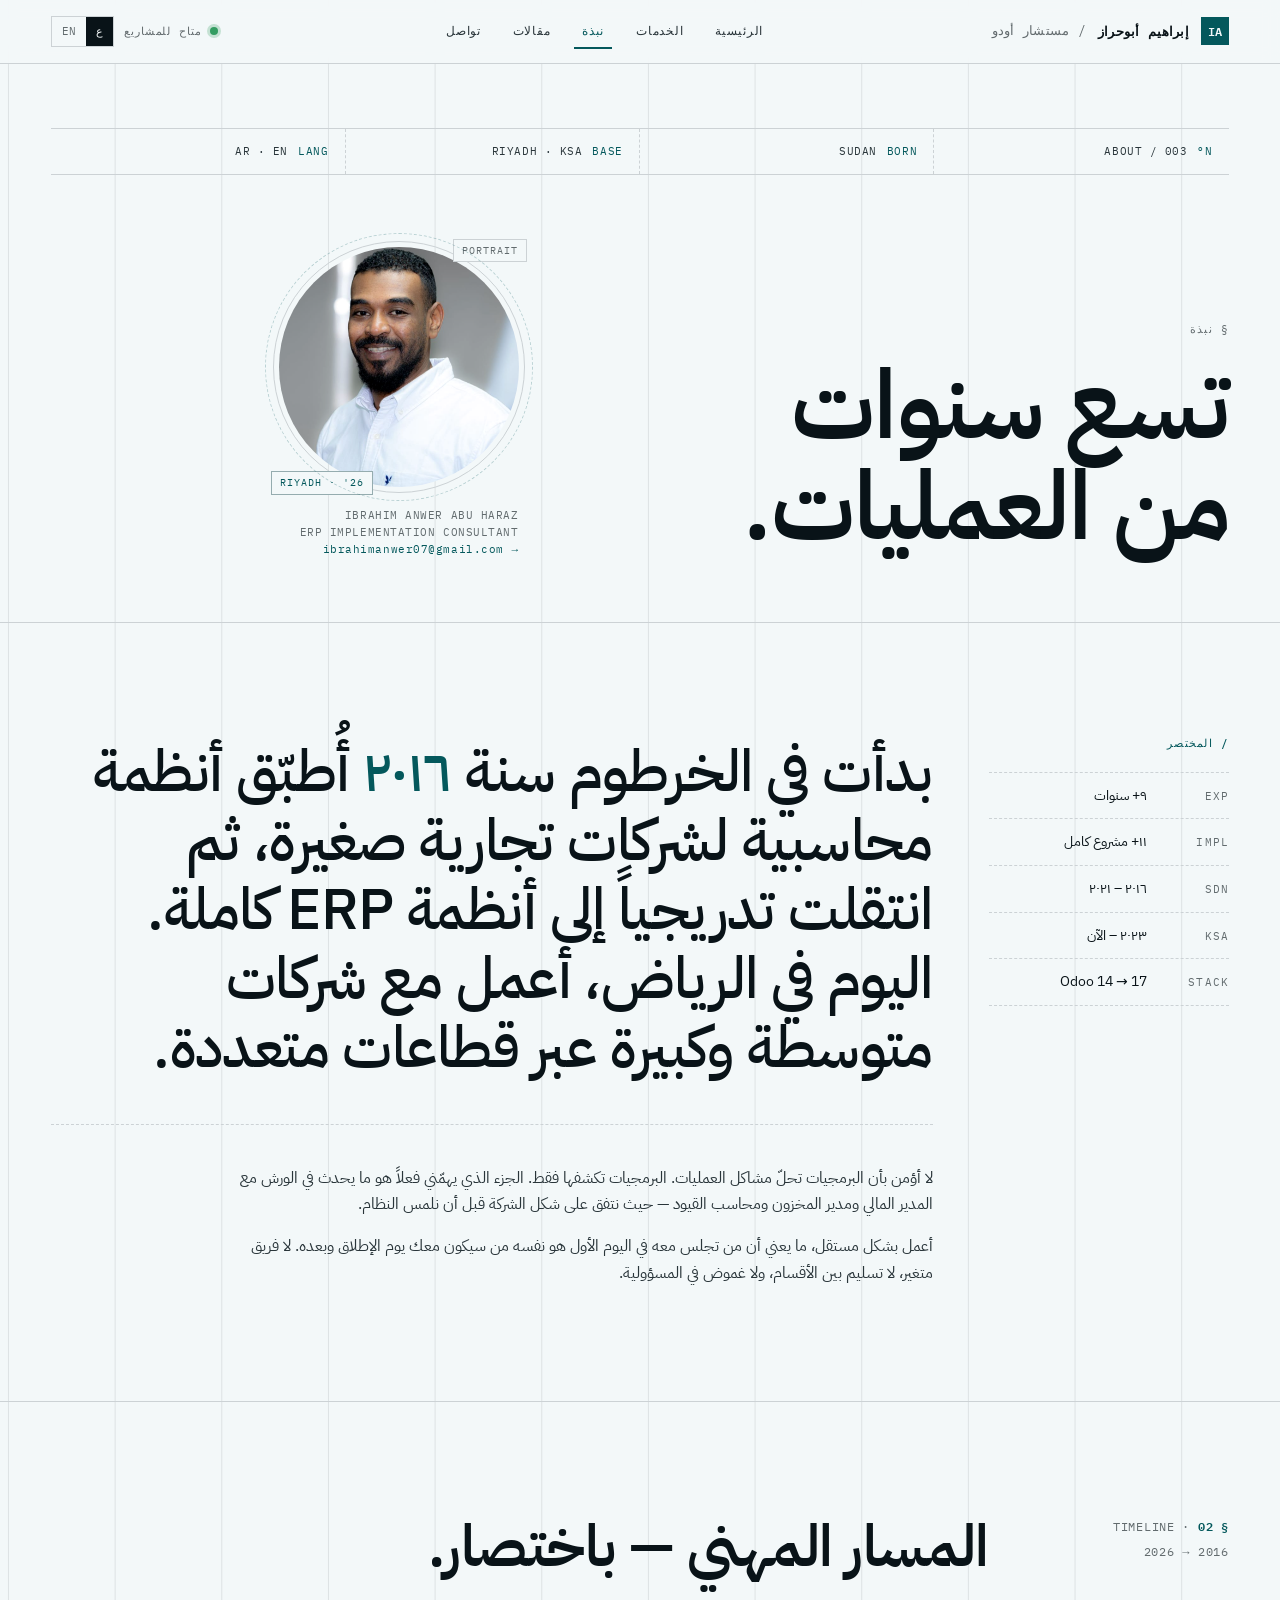
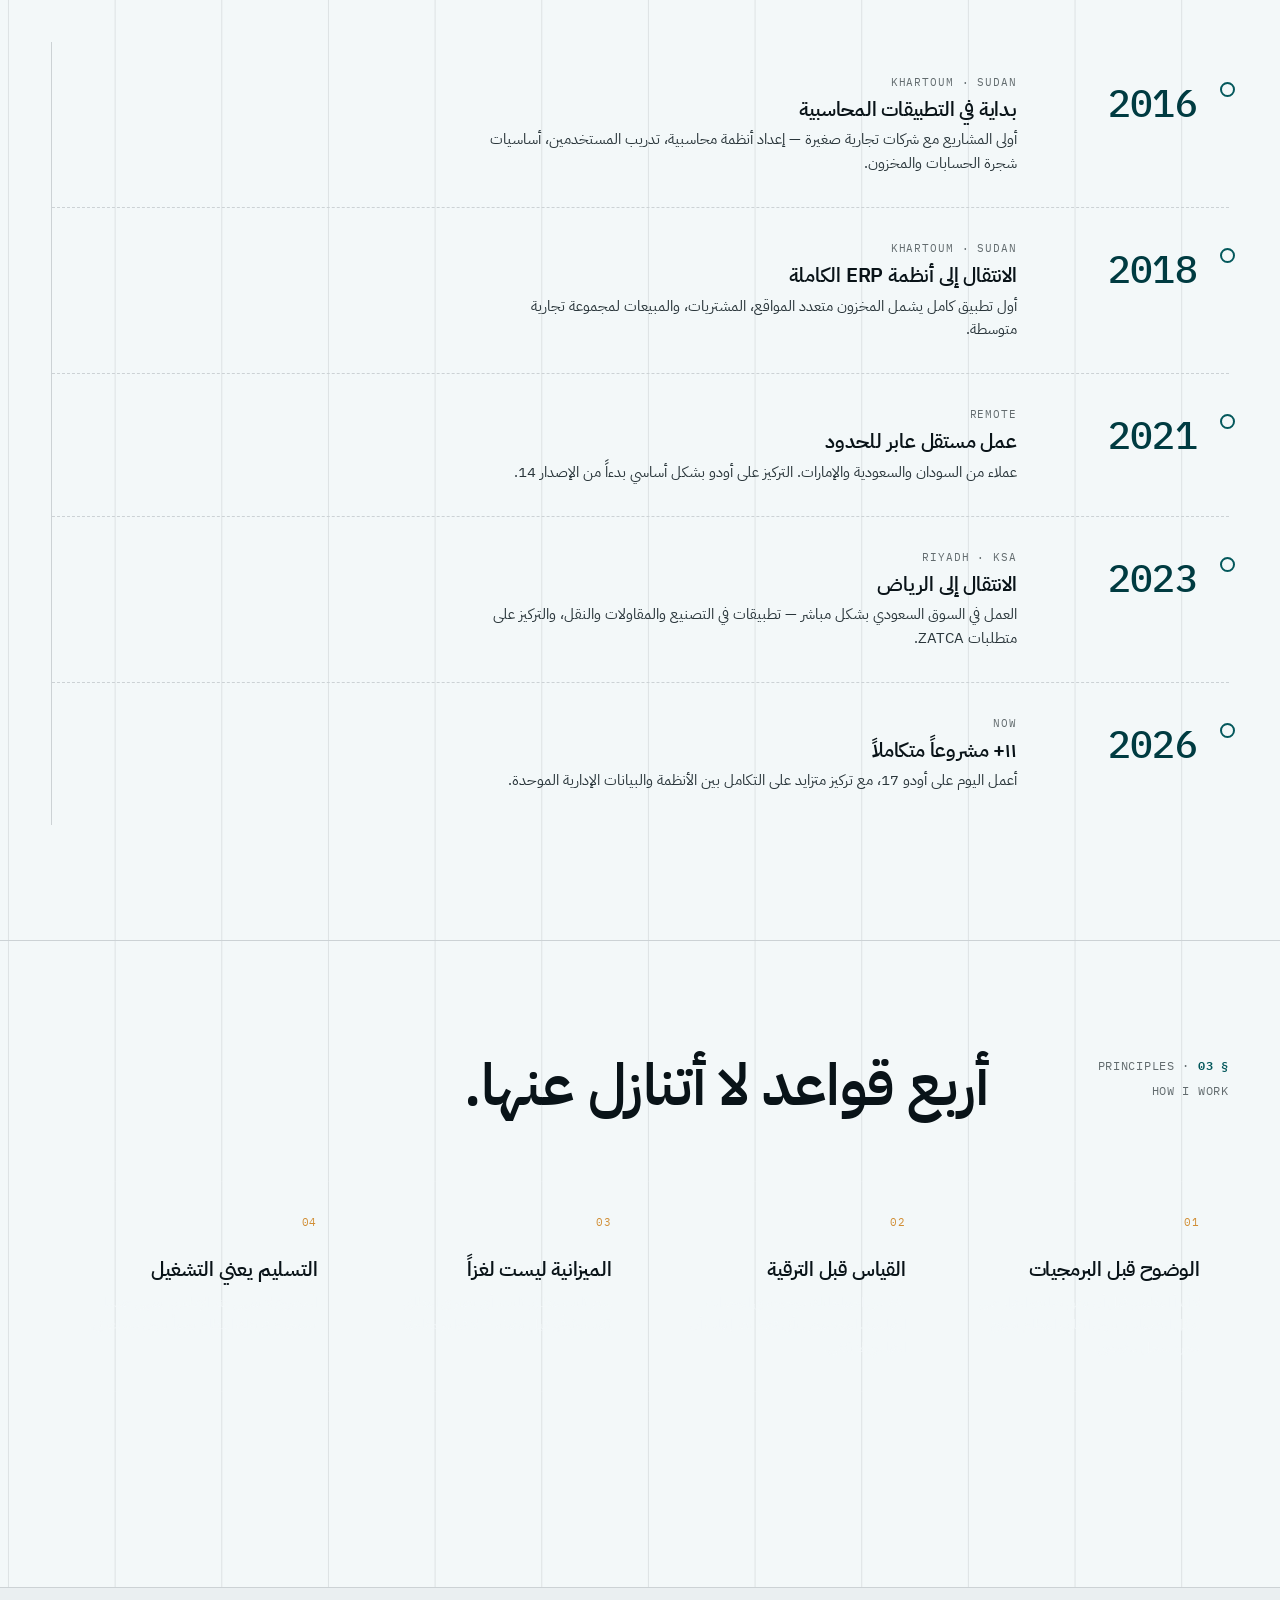
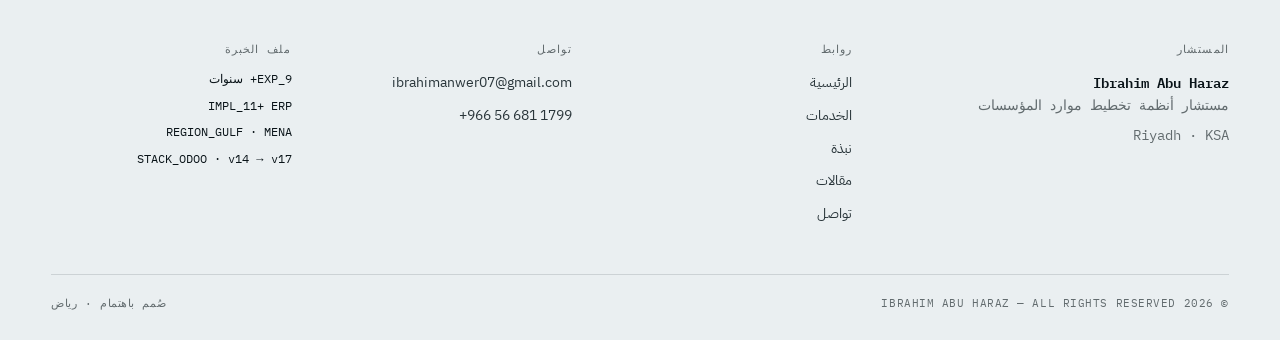
==== commit 0e5c2267: "update 3" ====
--- a/about.html
+++ b/about.html
@@ -166,7 +166,7 @@
   </script>
 
   <script type="__bundler/manifest">
-{"6199c337-3882-40e9-8c76-0a04cc804376":{"mime":"image/png","compressed":false,"data":"iVBORw0KGgoAAAANSUhEUgAAAbgAAAG4CAYAAAA3yvKzAAAQAElEQVR4Aez92ZNkSZbeiX1H9V7bzdx8D481l1p6qZ5uYMDG8IEiI/xriEEv1Xs3GsA0sQwIEBCMQChchMJ54MOIkA8U4csIBRQhsXejt+qqylpyz4yIjNXD98XWe+d31NzDzcw9MzyjIrIyq1L9nquqR48eXa7e89lRNXcPv/obv13+yq//Zvm3p8jzzn8e+rXf/J1ymr75W79bfvO3f2+Kfnem3GV//bd+Z6p8WnY2/Zu/+wflNP0W+d/6vb9TTtNv/+7fKX/nJdFv/84flL/1279f/ibj+c3f+r3SyXkX0Wkffvf3/rBM9Pt/WP7eH/zd8vf/4O+Vv/93/l75d/7wvy3/8O/+Ufn3/v4/KP/+H/3D8u/9b6F/+A/LP/rH/135j/7JPyv/8T/95+U//ef/svwX/+r/WP6r/8v/rfwf/sf/Z/n/+p/+dflv/9Nfln/+7TfLb73xdvmDtz8o3/vwXvnhRw/Kew8fl4+fbJXbO7vl4eFhORwOy9FolGg8HpcfF4qiQGYMFWWvNygPD47K3d3DcnNzp7x371H5/od3aee98lvf+0H5x3/xrfL//x/+U/n//p/+P+X//X/8f5T/5//r/1D+q//D/6n8l//9vyr/xb/878t/9s//Rfm/+2f/+/If/5N/Wv6j/+6flP/gH/3j8o8Y13/7R/+Acf5R+Xf/no/575d/8Id/lzmA/uAPmY8/LH/v9/9O+bu//wfM0x+Uv/N70O/+fvnbTr/ze+VvQ7/1O7/LnEOsk9+EfmuOfuM3fqucp1//5m+Vz6Jv/sY3y1/9tV9B7tfKb37z18pfI/1rv/6rZSLSXvZrv/br5a/+6oR+/dd/o3Q6zf/ar30z5X8N/t/+1W+Wv8o79Cu/Qoz8r0PfpNzpN379m+VvfNP5v0o71CH969A3L6Bf/+Zv0p8p+o3fLH/jN397hr75m79VfpMxT9O8zG/81m+XPlcz9Nu/y/qdJZ/fGfrd3yt/h7n/zIjn/bvPItbH75+slY+Lf4/ytIZ8Hb0E+rh2P4l/YZ+wV8kenNoF4qd2wW0D5Pl5mUvlsTHJvqDjNP49eL/LfJy+Vxc919/mmfs7Nk0z64b37bL5+XX4Tdbu9Dr19K+zpufX+a/yjjybfoN384x+lffuV3g/f4V37W//yq+V/w30t/72r5Z/67/5lUT/m7/1t8sgD2biekop4fxPSYb8tB5Pw5q7LKn3sqckm5P5HGfpqnl/7cX18SJVzitVpkY8PZkrT0lmBunCMKlxYdFnxrSX3JKP8VkkeS8+iaTReKyY5bIQVVpQIF1Sryg1ycdMJFWUPAlUlZCnLZgs8uoQj8tC46KQhaASOZkpUM/J0CtkTnVkMZeEXGqAJGnJpBnSuVDSi2k6J/Al42QGjfjl0PNMsVHJ5nvE+uDSDCE3fRmZmXIYl8oLQerOXIllkxJXMlN4lnGJaZpUOCt/2anptj8+/el7wVsq+bjNUPuUdC4YHIpPZPUxscGfJZnOBTOT2RnJzomI4jm6QOh8tZfKmfSJfqQr3V5Ye6e6zYxxm7jpNJiZDANqFmRGWkaRycwkLv24whe9XQBoMBqrDw0BHU+PHY3gl5DzHPjE3JdMdKkgT48Kaf/gULt7B4BkKQdGIV8GwAuREUA3KMYaFiONSRc+T0bZyfMqydMcsAWQJr1GekIUwdEZufBFpJ/gkObJpJPYI10muODLosu0f5HMuf4gNM8TY4V9dpGfl7lU/kzDaQpN8qp+87TH82RGyRyZTJrj6WWG+bYuyj9H+7yOXovBaJ6cP0U0aGYy+3iikAp2AcGauZ4tY+Jnpq0ZBT+mDH3yfkHpon8vriPodn020XgSnWRMZqYAmZnkF7F5IpG+DJ9yBkrmbQwVFnVw3NPe4ZEGoI7T0WAIr6+j/lBPdna1ub2jrd090jt6/GRbd+/f1xs/+KH+85//uf7sL/9Sb77zjrb3dpHvq49X2BsOSPd0RDwYj1QYQBZMg9FQCewAwgJIG+P9lV42RSTPjwSQxD1ESTkh6p4X+snhsLQ1TZcdmc/dy6LL9mFe7nx/TPM/[base64]/jUlOX64HcmBwkDgll3ZNE77YViwSOc+3FZ087XIFffD0YFTq8daOfvDmO/ru934gzhv13od39MO33tGbb7+j9z64rY8ePNAHt+8g86befvddwG4LMDzUw8eP9eGdO5Tdpt5t5N/WWwCd07vvv68fvv223nnvPb1/+7buPXyY6OHmpnYPDvDsiuTZDQHDwWiU8iXPbMw4vX88QlKTq/[base64]/s5CGeljDtcjGzUw5Z0mZsf6VCpZDqk/LYKWnCe4F17vJyr3o69JLzpsR7uriMJk+Idjx1TskJI+nglnrtSp1P3ts/VTdhweTy9CmZJ7g5270gBywnP//ys7QCb6hAietOaWRdjsWA11QCKGM5oAzxqLyOe1Mf3rktB6OY56o1mtre3dWdux9pC6/tAI/uPsC0Tdo9rZBl6JCySkXbOzvqDQbUaWjtyhVdvX6NslIPNx/r9t27CRQduHwb8979B/oQgPz+D3+oP/uLv9C/+Xf/Xt8j/QCA/ABZ9/7u3LunPkDnOsfMS8FYh4Cf02A4UmmS93nEtudoXGgMiYkIbItGCPHLXdTxemfkjMtVnZeys6c+SfHsp9e/py+UCbwT03Tynrr8KZ31j1ZTF9ONzCdfRvHLIlQ/13W+PzaZr6n7RYrPS53nnJ+nCzSxnpLcVNE5TSaZmUwnIU03Oa7Td9PVGBLTlKRddoqmy0/Tp8/[base64]/TR/Xu6e+8jvYWHdXB0pFa7DVDV8fZK7e3vy8ErQ9/C4iK8ArDb0dFxXyUv1xAQevDocTp7W1ld0/qVq7KYUe9QfbY1HYyq9Vrqz5MnWzru9ah7rDsffaT3P/hA3t7Wzjaennt37wJ8HyYv74dv/lDf+d4b+vf/8T8CuO9pB6AVb2alVlGlVgWgmRPy3q+8WlGIQUwFQDfiDHAkHzMSn7/[base64]/u6zTaie2offPghQHNXD/DK7nx0V4/wtt5hS/Eu6V0AJTiA4KWNALE+oDjC0ytos9frAySFhoORdnb2dbAPKLbaCiHTAN7e7r4+AsB2Ac9Ws6W1tStaA/wcOFeJNzY2VK1WAcCB3BPbuHZV+2xTunfYwwtstluAWE1b29upT3/1nW/L6dvf/Q5A+I58DA7MDnq7+3va3HqS6hd4cxn9dVKpz2XgKfFEpu52yW663DRRzcxk9smE2Eu7zD65bbOLyy/TIWpqnp633rweMzgmmVkimS4VzExmcyTyc0RWM6TPVwiMQWZ03ER8RnregB5NUUpyowmd0vOqft56p+1+XJw69rzKn7OeiR+TzOyElAK5k3xKJd7kRh5ZGTknEmbGXTIjNokElyf00gJQM7GnblQBgBffEC1M6U6Al/KiXcpo0IHCUyO26oYY+oPDQ91/+ABv6F197wff1w9++APdBXSeABq7B/ty723/8ED7yB31jvUB52KPOA9bXOyq2Wyo0ajjybXU7rSImxqOBoDZto6ODtTDC9ve3iG/Q8tSq9WkDtuZ6D4+PlK73Va32xUTjyc1ViXLleWZmo2G9vEIHz/[base64]/[base64]/wkp5o0B+pLII67QVV84o22XZ8+823tcW24hAw6vePaWtMb0aKlUDdnvrDvmRjHR8f6uBgD8DqaGFhQevrV/TKK6+qu8CWpkwRfeNxqWPA9D5nbEcHh1pZuaJf+sW/oVdvvKJKpapWZ0Hd5WUtr69rES8v41xvzHmB1zvsDTiPMw3KqP3+WJu7R7r78InuAZTff+vNtMV6zPjevntH/+5P/rP+03/+Mzy99+T1yhA1VtAAXQqZSp7PmLPJUqXMjDvzyqg8ZcxtIkkmPSX5cz2hU74/n1InAaZZuklTsdl5nrc7T5oPVJvWc1HaZPO1pLn2zEzGOnlZNN/eZfOXPBriWQAAEABJREFU6o/ZzHjMTJepJ5OeRT7/6ZlKSVRGpTkym/BSm6Q9nsiJYDLugu/RNCX+NMPTLjdDzpwnas7InM+bmQzTN0OsWbcJYiVrykb4OtZJWUpTnmJ4rmK+9ZO8EU8T2ee+pvWQtjkS+Qt1O/9T0jlxf53TlDDsSXzaXMkEpBc31eE2369n5if6XMcppWFM1XN+ag/1XuZGR5R7nMqcSRmXLP04w8m4QVwkRBFkMpuQLgwG14noBVzeP6dzqhIz3c4VzTI+WcZLJy8g84hR9TypExWUOA9m6QZbJmO1WwicqY11/[base64]/lA7e/uafPHlgbbYUvUvpYCjOmBMb77zrr793e/qgw9vM9YH6jFG927l7ZvJPzw4nUwsUSnj7lQSTxPZp+/JKd95Z+S19LS+55xE8HiaYF3isnO6jFrTRPbcNV1+ljZ0vSwSup+HXlZ/XO+z+6O5YOTnSYxswrOTlHNEMGhynaUm+XR3JutLU5RYFJ7Gkqc0E5zzTEJgSq08zcuW4pTmxpXySbnLp0SZeGZGbOIN1HMHdKBEU+RKp/N6qcHQfq4PsrkfhM5dJnlFmTziPoltwk68C9I6F+xcPdk5IRgG2yQUm5lMlwtmhizk8RRNatsk+qLeS5brKYCdmlR4PpzkMZyk0yi5hRjlX6Z4hCfzPudpHzk4AWjvffCB3nv/[base64]/TE87qxgBpoD3RjphDn9JEU2kUzVypfJqD7HT2MulTGaPReTot+zL+bGbA51/p+Zuexnpx4SWqPtdJM8YA18xkxCKWTGaQCB7P0Y8GcELxjEIagadpMr3k4A1MEf3RPM31IElzMzP5j4glk55JOhfMTGZTJLtARjKzE5JI6DKBKohS70TYiE38UMAlM4PzxbzckII+dH7iqTnGTYDN87C5wD8M+ghgK1VgrPfxYt5+5x29A8AVeCdXrl/XKtt8/jX/Hl7LIeDz4P4jtgd7gNxa2oJsAm4FZ3XuRRW4PGur6/ItxfW1NWSW1KjXEu1s7+junY/YQqzp5vVXNB5Jvo3ZQ+c+HtN4OGa+A9uY27pz+47u3/1IP/z+9/XRndt6cO8j9dwbQ25vd0f37z9Qn/68//77jEL62Z/5Ga1w1ubeZZZXANdS3cVFXb16XREAug0wPwIYB4Mh+aAsmNqcDV7duKLAM67XaqpWa1oF4GrVpvb3DujL5Nn3AVn3ChWC/MxxzKT5F2g+oF/7nDu6N2iU+XyXMpXoK8XYqF5CJF/[base64]/Hh8QlhfL7MYFPGgzEL62n1vMFCOsa83W1pcWtIaZ2Bdzr/Go7EqgMcV8hvrG3IgqFfrgKPpQ7Yy3Yva39/To0eP1G61VEeHb0+6V/bRnbvJ89vHM7rLVuLezp6WFpZ168Yratbq6nO29/DePTyzx3IQXr9yRXke2fYfqxwPVM2CFloNlaORfNvSf9/n8WM8ObY+P6TtNbZN/+Yv/7KWlpZ148YNQHkNPdJj+uJg6d5hC6+yWWswhix5g3/5F3+ue5yzbSdPbMg4St2/d1/b27syi3hz6wD0mhqNllbwEm/eekWLgGij3Vazs6A+YLm9s5OA1s/30l9UYULTnAugY9Yn6ZP5PskTpYvpT88jZZ7z5qtzmkS7elbwCs+S+bL80jNgzPkMfUqbYd6S35w8PU3Ou4imZLx4KnuJ5MeLTHSZTofgsRl5qvjdjPscJYCDR6XZwhCCnkVms3XMjKaefZnZTHuB/HxbZrMyZnauP2am+fBJL+2prBsp3vWTF9hSX07LPim2C+bEbFLfbBKjLKkw7qfjSm1x877Blst4mQVT0mkeQx7bZN7NTvIync5NDIHchK+TYEaetBkxhAA5yWySN5vEuiCYTcrMiGXnJMqikJMXOPz4FqFve/l5DsORmcn7PynHUMIsy8Kziciq5FbAK/CiCs7SCnR62vklfCcfH5qQRYdMiClkkedj6TzpEWDxISD0BC+rjfFuAVD+7Uav22d7zr+Sfx3gWMMr8znexZMqaa9abWhvdx9vbJy+/biM1xQ5d330kHOs7S0d4BFuAjKb6H8AeOxsb2uIR9SHxsOhDgC8jSsbarIVuMh529WNq/I2Ou2O/Ov/f/2v/ZJ+8b/4BmCZqRj12eK8Igeq3vGRfJw+oD79+8EPvq8jvCkH2DGuYbRAnaqesJXp25yVPNceYBTp/PC4r+XFJfSN9S7e6v7+Ll7jlsxM/g3LIUBeA3THzKODkP8aQavdSv259cot+a8hvP7Vr+gq3u3m5pb+7M//PH27dJvt3P2DQ7ZEhzLmFmdWY27jYqwR5Lr8OY39mZg/B6ngCYx5fl6mFxBQm8ZhZk/jEEz+/J+ShadlZmdyZrNpfRmeewbMZueS7FNdZib/gGbmMRSCIrsMATKbrcfyUMnLOk1eN4SgUzKe73k6K38qN69bposCYjIzeT2jHaVg8FJCLFcSZcq7TCD35fWZzAAPgXZ4NtwvvrzMyUuNm4kfGHaSJvp8XGkVlUoLPKWfr1tmQcbPmO1H1zDGuBboc6+N90a+1ebnSvucUfkXRrYApQGAEWn4YG9Xg15f1TzXg/v31OsdK8NwF8VIm08eyz2oEedZDlh5xnkXgPfkyaaebG2y7TlgKzKyDdhUZH4LQGOM9yUabbeaWup28KSi9na3oG21ARD/EsnyyrIcYBcWu2p1WvSi0GjY13h4rM1H93T3w/f04N4dH4q63a4cFA0pl3njjW/j8bn8QPu7O3hpmxLAkpm0Q7/6R4cqhgO1Gx1dWbuqK+sbjKnHtukd+a8tZHiJjUZdy8vLqtWqaC3p2652APMD3x4FQP1XHw7xNo8Hfflc9hn/Y84G3/jeD/Snf/qn+vO/+Av9yX/+U73zznvy8eaVikKMijEwJ6OkM4SolxoYL49cT0lfhs/FDFzmuczLkDczmZ3R+bFQpnk6L/WiOHRFZrR3QoEY3QZ9eb2sGfA59hk2S3cewEUtnZYZ5RMiIZkk6pkZkelHDD9y9RIAAtrSJ6USk/i8Cl1PAbB5HPgk5p/GYpalP1p856OP9Aijf//hQ/WHIxlGOK9WSA90jAHfx9PKaLgC//BgnzOpHQ0HPbyrFb36+qvKKpkEWO4DgqPxUM1WA2Bq4sXVkeuz1fcReg507N90jHn64snS4qLq9arKcqyH9z/SD3/4BiD5QD/4wff04MED7R8cqILnVMeb87+G8pC+PXz0gG3TQ7326i2tLXXVPz7Uk81HYjhJ17VrG+ouLtBuQwF/6OhoPwHg3TsfAIjodADdfqIjvDQHtwKwrFZq9HGkYlTIvccVQNW/8jwuhgox6MrGuvJKVXucw23jlcmC9vcP1Wi2dejnhdBjPLd79HkAYA4AuUMA0MsOANGHeKzf+/739Bff+hae3Ts6YP4KgD1j7gPgZvYS1xiqTbM/Iq8vw499Bmafip3rj3OMZzVNIq9nBKPczGR2RjKYL/EyM5lNCICzl9jUl6p9BswsTfh82vOnhMhTmcQziQuyRNz0eQkOSg5uHoMIz90tr2+gwQjv6cMPP9R333gj/YL27Tt3UjxkO29nb0+379xOf9FjC4P+hHOtxxjv2x+8r29xTvW9735Xu1tb2sErGgJmtXot9ce/[base64]/8x299fZb2uJDg4Ohe36+JTlNepGB8WiKPPki1X+p69PPgPkDYc1omi5SYzCnyMVn6iQGMp+ji/fHzvXRDB6dtJdEqD13vay2kl5uDOmCceqTeZKo+lyk1OBpfbSQNzOZBHFPaSMtiTQ3TYLpad75J9kgU0j55D/paaCcIqUi0lypyMEjJZ5xM/MaEJdrdqfMY6ekVAaGAWduLZ1cYIooIYc0Zd5mIjeuTtM8PCo7yXuXTEE6aXsXb+T9D27jLf0weSOIaYfzsUO2ILfwwjZ3t7WP9zEYD7S9s4Wn1NMhdTYfPFSJhyes8dH+gR48eqwDPJgNzuPKYIoY/E53Ua32gkLIlMeobqetJahTy9XtLijLovyczM/tDvDS3PAfomNpcZWztwUtLa6o2WiJ6dHOznaiY7ZD+4BcgNuuN9PvvDmYVYJUz6U8jHTt2nryKFd8SxEQrbCV2m0BXoMxIFfT+upV3bz1ujY2rsm/tLJ+7aoW16+ozKRxOQKQKumMcAgIt2hj0OvpmP4NALsh7Q+OegkYq7WKQjTAdF9mpiBLP/6rEIsA283XXtWrX/mKbty8pfW1K2yTmh4/2NTWI5/HgR7ygeFtgO7td97VPc4hdzl3LABMf448eMUQiEqZmUqTypMfzQWK5jhknTlNsnM/[base64]/93lgqQ/riyJjtw7u331e/dyTR/hFbpf67cAc7Bzo67GkkaePKqq4uL6gcH+v4aBcgPlIOqPaPj+EVqlfqqlRqymLOFmabR5ip1x9oMBro6s3r6uKNjcJYm7ub2t3bkQWTf9vzKudxXUC6kuU6wKP1rVk/u3PqtFp4aSvMYV8OfuKDhX9RxSc4q1YZR0ORev7llCpzcUxfH3z0QHdv39NHUJ05XuguaXNrW29zNue/U7i9TdtmEpTORz32ZykpMh6ip5eRciI6d5nmfuycyAmDdZFSNl9jkqd9M573TwQxRp6rfVpKc0DdmfiCOeFtsCmSTPPB4E3TfLnnp8tP086fpsSf6U/izGgXOV+L02QSXJuleT2enxqHkRY15O/8KZEvIREMCk4kTKVkhUrIeXqZgfZSFz4pVpLQFzTMjYwHI2jCNZLGuJyInl4m/5HLJfIC4+bkkclSZDKbkExcJrIQsaTJXT9yKMUPa+IyihI4cTsDrsvUEltnLDgXxSPwbbAjPJJNvAf/XbH3P/hAj7c20xba3t4hUlE3rt/UQqeraFGD3lCD/ghwGSZvZxGvaFSMseWgGxOysLCg1eUVQGQs/6r/Ezy5BiBysL0rlOKtbOLpjZWhq4tHt7a2jve2KDMj7sq3MRuNJvheyA34iHMrOqErGxvafPxA9+5+oH3OykYA4TEeZTXLdHx4BBAOtcQZWbPdppkxANtjnGMFk7aePNFdtlY3Hz3UgLM538J8uPkQgB5ynrdP3YH20XUIYD16cF/vvPWWAmNq1ut4jI3Ur25nQVvMkW/LVvFGfZwjtiKbjTrbp0EPH97Xwwf35OePK0uLjH+kHfpZyaN6eLwPPrqnO7dv6+0339Kjh48YX0n7hXz+mViFPBOTIP+PBUd4rQ8ePtAdtod/+MM35c9mz71ogDx5dGmNUBdwT/X12QamVD8ZZIzj0xOVdI70hQovtbPliXaPncS7bSEonPBfXmSopjFv8OPIRZD6Ql5mxrCmiFHASjxuMvIXXgh5mZOQMjOZnZJEZkKaBEokEyHdZEbMBeNHuhyowCs3X5fUUyZDyT3FouZlKpb0d8zK879E8hbbYT/EoL/5zjt66523dff+Pe0f7gMQxxjWLT1+/ET+y8vf/c4beuON76ff/dp8tIkBLxVCVI535r/gXW+3MPQ5PaA3GN5Os8UWYVXLna58O+8R51a+7RZjYCsyU8Y2YbVeUwVaWF1WXqlwrvVI+/v7jKVAt+mAtH9jcjDoqUr5wkIbz7KiBluamZV68vChjvEE11fX8b6GehtwfpMtvoePnmhn/xDvc6AQc129ek3XoTpeVMYW4s72FvpyBdDPvzTintiI7cZA76+uramGZ/Tm978n32qNFjTEay3HBaDe0yO2Yh1Qu5wTLgHQ7qk5eN6/ewcA3JR/U1SMvwJgPQLwHgNUjzin3AToH9/HWwO0dnZ2tOfni4DjEluXy6ureoXtSwevR4Cfe7KVSpX+99K/9vmTP/4T/dt/++/0b/7Nv9F99LmHHmJknkrFEHUaShKnRPIlXZbWu9lPcSzGPkcvabK/QGpZeXhpqcMmFayPkjkSsVij/h6+dIAz8UODZh8fi7LUyZ+EWxqLycfEnVgXhkkZd+S56ymRFzkz407KY8gzE86EJ3hmzjE9b3Bwm9QthZ2dJJ9xdzCcFpnPT5dNp0OWAwg9fXjnrj748LZ2dvGu6P8Yw9zr9zlDOkzna/sHuwDalt57913t4+H0D/dUAyT8z2pVK7kODvbl3wQcl2NV8XYUDI+nqfForL2d3fSFk228noePH2lQDNVdXtTVWzdV73Y0ZLUXgFwDb6cLqLz62iuqN2q6e/eu/AskMYts9fXkW5b+10j8G5hVzrj8Syfdxa6uXt3Q1Y2rajY7WgHg2mzt3bn3SCPLde2V11XGinaP+uourWp5ZV3+rcsRW4ZPtnb09lsA+Ud35L/C0G435VsozWZda8tLWuy0de3KurpsN773/rsA/EOK2dKk7b3dHT0AtNwTzABqr9tuNWVMfAVAKvnU0GPbsZJVJXZUl9nSbTUaWmi3NGbr1z1Aj8d4pQ8BygZlP/vzP6ev/MzX1cX7zHguWV5Rgw8HfhZYyavyZ7IL0B+ztbpF37/1rb/Se++9l8AvRECOxVI8/7LTcwVv7yeBnmvw4nW3c6QvQ5qB0sSKTEkxSZqAW6bA+xywMYk3H2suGPl5mfN5UwizlJTr04eLdM/zAoz59i7KI5a68aniYOfGcpFuzYWn8+R8MmZG25DMOfLIU0AKTyXd5QEfJH06xm55NpGXmpnMIBkP0TlITgkZ/[base64]/rKV39W6xs3pJAr5jVkFtRod1VapsdPdnVw3Ae4n2gXT6paqXCu11C9VkvnZ+vrazo82KNsS0vdrpaXltRZ6KiGp9kE9F577TW98uqrWlxcpM9D5HYVmM8rq1e0vr6BlzdG9x79la5dvSH/yy7RImeAx3h3A1X5gODftrxy5QofInbkv/Lgz8X/EPUhW5BV+tFiTC22WgNGoc52bbPZYp4rWl1b1R59e+ONN+T/P2/E+aXPua8D36ocq1TB+ZyZ8RhnqaRMHkxPy7yePMCDyRUUAhShk9iIpymgO6kqqfiCyddGybr9zIgGfQ4+NaUJYPxTl0/LNPk8WTCdI4M3RVMqUpJSngP3KZmkg7wsidC6T/wk/Yn3E/lTGc+amczOSHZaehabmczmaG4duLT34nTuCubSeYm8LmMXVJIWdQMf1oJk0jnSx4SLZKd5Xm0672nnPS95/VNyHafp0/gi3mnZZxV7H+bJ23aex06kPfKJ97kmzSWlvOZCKS8z8/tJkSedTrIXRshzSemmFxLKpAUz5QvJ6SSfIpb8JJ7c06KDh7R00tcxZ0o6CVtPdvAC3ucsbSD3tg45w9oE6J5wVlUgFwHlNltw/nteq2vLqmF06xj4Fc7bSgyoA0APj8IB8Bd/4Rfwpq4mA1xvNdmakLZ2duTG18Fj0B+oiaeytLgkP4c62N3X4/sPNYa/vrwmw9N5n23Fra0neCXH9LBUwMAec8ZWZfuzjUc1GPR15+5tpS9dcBa1d3DIOeG2tkgP8DoLBulfxtgAYBY4K3v46IH8d+PcQ5IF+rOr4ahM3tyVq9fl2yUxRLY667p186ZWV1aS1+i/yJ6AgzlwnQvdrhqMaQSQVwBC/8XuGAIe46pqeKwOTgO2L818kk3X0N1ZWFT6G5xHPQ3w2g4OD7XL2Z6QiXxoaANcG1evKqDHvy16n63bnZ1t7SFzdNyjnyOd/qcFB7qFhQW9/tWvKnLW+PDhY9QEPhgM9NG9j/T+++8nvibNK8YgQ2/JLH7a60QF1TylpFIEz00TrJd2eTsy7p8ZMRSa06ckF6fm3OXcWTIUT9NchUtnXQeqkDfIr9PY0x9P5pXm5/LjxT+xxCidJZOrllHAdRKRmlwlBafgphDlFCZF83eTK5ql87z5Wi8yT2vn+vAi9X+WuozGTP4jmRFDJGTShMibpzyGBJlEZBMS8QlpLqSSE3l5bHMCP0oWUOPCe9MJlcSzREmCNW6ppZIKY86OUoabewq7u3t6H89te3tXTTyDZrOtKttrg/5Q/ovbh5xdOaC48d5mmxEV6gAaDTwJGpT/TlsP4z3CeOd4Uuura3heLQVZ8h66gIL45HYMAOaVir7qxjlG/cI3vqEr6+tKv/NG3WgRj2aoZq2pRrUu99pu4aH5l0wyPBf2/VQD4Hy7cvPJZjqPe8Q51vb2jrYg/6sgFcpX8biu37imGm0dstXq5L+oXcuz5Jn5tuL2ky3dv3dP9yAHitde+wre2aJiCHhbO3hSu3qAp8kUaQegsZgpq1ZVxVv1DwZ+Juke0irnZT3OAx8/eaQn20/U49yu1W5qdX1FB5xbuv4+YJznOZ7WPnq3dXR0eCLXVvIE+bDgffH/PO5j9j8sff/efR3xIeMQ4N7f29ch4O7enHtn/m3SQ0CyybMaAbQ+H/4cj/GI7370URqTMQ7DiPinaCPt4/iiktHxz46MVfvpSdTSZxlMtGjCpJA4ixPDmYl0PphmRcjPM8xgzpMuEbyaTGYmcSU6NTyaBLOggI3wIxH/cBcm7PN3M5PZGZERuRk6X+sFcrztqdZEWl/QYGby7puZuCQRi+CZKZokKZskZGYIaRJ70klzAR6XEJLxQ0IvKpRJkd9LlhGxX4n8lgodf6BJuYMbgnKPzNMjzsXcWD569EjpDAeDOhqO2DrrJS+u1WqpwdZhFaCosN0YDOO/tcMW3B5qDAAacx71JIGSf73eFPT40abu3f1Ie4DlIedxCMqNrHtdq5yruc68WtEIr+/ug/vauHFd/qWSHluTQ4z1AVtym1tb2traTl8wOWD7LZzMc52tSKHQv7Xof97LdXXxZnxb9BgAcKD5ytdeT38Z5TEe2yFbo4/v31Nvf0cr3baurCyqGqUjzhFHgJKha8j54uHBQQLLPtuUA7zIh3iTe5xxWYzapayg/axaVWQOjnrHGhUjZYDl1s4WXuOm8mqezsUOAS4H3n367GDMdAF6m3hgA0UAGjXMxUhGH0oVtF7Ktx0dYO8zFzkg6N5mjmfWZN5X2Ar18rI0bW/t6PHjTe3vH8i3dz+8/[base64]/[base64]/OT6NZU8YcdBda+trXvqKf//mfx9Nty5+Dj8H/YosDZ5sty6tXN9IHk2ajxrxH7eGJDvnwUQXkm8x3l3416GcDj/UYby5aSM/K/zC1g51/MWc0AkxDBFTLpEuXCTYnRJ5rjvkZZmmcS58dGW19erp4RnhJ9Cy6uOYzuSb6KfnNJje/nyNJmiHWqKYoJeUazoisXzM0oyNlLN3P3075Hp9axhN7BKv0Bvkg5h8eQ8wUzEwhOAXiMzIzmZ0RGc0Hs7Nys0n6vIyoOikzuzj29mMyKPHEsERJptlgMpslGLMi5LCjvGwMmOfuac+YzdYze3n5p33yNuiPXyVGssCjcK8mkS9KOmcUEpGjs/LcKUmBvBt5o57xKTkQB+QjBjX686KcJhho4alEKo3YpRB8xmVmTyVSn+hCQWdK2nKPxXlmvoAoQNLbNJLFuMQ4U5e2SEkhasT5kW9lYea8CxjrTb3x/Tf0F9/6S33rr/4qnd3UahmGNGh/b0d7nP/4mHAVNOQMqM5h8Fduvaavv/5VLeDVjdgK2waYRv0D1Sqmaxtr6W9Jdpe6euWVr2g4NLy6sVzH8PhAw96+Br0DdG+zPXcgM9NCsyM6pj22Co/YAqwDPCvLq1paWdW1m6/oaz//DX3jl/6Gvvr1b6jeXlK7u6y8UsdTkoZ4XT6L/jX/1155XTeu3QI4Ksqzqu4BNndu36WNoADYNLsLeGFHevfdu/rOm+9qe1iqubSm66+9pi7biBVA53hwpArAU69kakBbD+/rze99GzCz9IWS3qBQUUShUf3dQ6Y0k9VrigDcYP9Ii3lDOh6p21pAT0XVZkfNlXUZ26wNzi15FNrafaKt7U22fA/k3yI9AoC/+91v6Xvf/Ss9+ugudZvqdjtaARDrANfDzceqNWijGKgc93Xj+jUtLi5rMCo0tqAxa2HUP9aI+S3xOnfw7o44yzzgQ8UYIPQvnXzrW9/mbG6oCCgrBM2HYIF5MvnPaVniBZPHgToem7mEKYUy3WdvFJmZzF4CyWbb+pzmzExm0+Qd9cn6ZKLKXL1pHbNp1+jk736JzfJYrh4mkpfTk2QlkxKd3jUVjBIz7p9AgbIQoswiNcMUGSYdon+YKuxfxl4FeSHDh10lyhTzKlRzLnV/gi6z2YkT+Zc5PEP5OaJN53nbZqQgM48RFrHTSd7MyJkXnKfETrckg+h5mZfIKX11Y+hYRSyq04ZY8VzO82KjZ5kvKopddB8wef/99/Qh3pmfD3344Yfycxs/g/sWgPfDH/5QB4cH6Cs1wBPq9/ra3t7WnTu3qfOh/Jzo8eNH2oFn6KwCTP6liHfffTd9KeIRW4Pvf/C2Prp/h4U9ToDm24cVgMP13mPL0LfPrl+/rq9//etadW+nXgdACpW8Ee41ZQDTPgBwzJndMga/AZhU8lw+v/7lFq8TY9T773+gD999W3XA6fr6qmrRZJzltQCWbQx+nuWK0EO2TXf2DrSwuKIACB73R1pcXlO93la90WILsVSjvaCIZ1aBtmi7N8b7yWI6+9rb3eZMMldRjpO3+4Bzu80Hj7SyuCT/ZXPFoMPekW7fvq08RN27c1ePHzxUk3ENOX/bYSvz+OCIDw672gOE7nG+5lvCjx4+YruUueZBjdmefcx5YghBTgPmvuSs1D3SJ4ylxBtrtxq6wjhffeWW3NvrMdYt9I3wHgekfbt5j+d7h2f60d27+o//8T/qje++oSG6/MMPj+sn4zKG8TIJ9T8x1/w8vdSBYXi4vIlJxB2jU/onPJglWSIZP4I8Bvb0ZfhRZsCoPEMmN5R+89i8mJvp5MekxPebjB8p3UznglFgyJmZSMqMWJ9hYMFwKS0cbmUihzagjwLuGOVCw+FYke2AHmD1/R/8UO+9+wEAtcu50xGdNb366mt4XrfkXxxx41oBTHy7r8pZmX9T0vXu4BlU8FiWV5a1vrEh334rGG4P4/kEsAuAUpvzsNUry8qrAdA4wmwPVWJZYwwASV3+hQrffvNzon5/qCtXNpAb6RGA+ejRQ0UAajQcJDBxUKvS3gMAMUe3b+c1Gg0t0ob3w0GyjyfnW3pU0xpbkKsLXX3w9tt6/603lcnSF0oiIDUEPB4+3FSvN9Lh/rHoFB7d++SHbIOOVG+2tbC0rFfZJm0DqAvLy6oAkg4utz/8QAVgV0FPt93CY83VYZuwx3xscm7WH/UV6rnyVk1ZJVOb7c7lblf1Si4HpRre083rN/S//K/+K3U7Czrc28fLy8SDUZttTNFPEXp4xf7BYTgapnPPZcBz6J4ZW5MOsHdvf6B70Dae8z6A69+qHIxK9dy7LIPMjUghnO5SB4BpLa/JPbm//LM/14fvv08LP1mXMW8vjUzyV/nTkD6Pwcchm/l5Ud3EvMjff192Tp5m+YmPqVPEMheSXAW9wDxJFlRCIliwn0QPTjKbJb3EYGa0N03emOcl7n6TSKXLZT0BmSQz7pDJdGHwMi+C7ONkLqz4ApmsGgcg1pCcHO08P4lpB6b37eDgQI/xELbYEvRv2zlA+K8AuHfm3px/+keaaiVGslDBtiaqyQuAHOKJHWE4D+Sg4ud2eaWitbU1ZYBPAMActDzd7rRVqWWq1qpKe+whYvirgMkAQD2UWVAN8HAPZDgcpm8yep/cA3zAud8C9QMjKQGVna0nevedt7XDlmm/d6wsRvQcAziFrnFG1eAMLa/Xtc253Pb+AW3W2abMtcvZoIM0zhBjGWqBrb9bt27pxrVruonnGGXaB6AGgIr/gnWn3dYO+Wq9Qd/rWl5e1c9/4xv6X/zyL2vjyrqWugsy5uOAfuSM97XrN/Xzr31FNizoqdRY7KhfjNRGTwItvC0Htx5nY/7Ho1eXlrTIuLqdTgK31eUVvXLzlhzEvG3/e5YDgG1IvQKvje5xNteR/5WVMfNgzJmD7B6eoAPdO2+/xVbnsVbWNtRg65bdIFnMFGJkbmsJIId4dEHSLn3+DtvQ+3u75H4yLjOTXhpJz6dbn7tgMml+nvSCAqpdE+bFo0SeLnkj3P647ZCnKfG3xPkk02VmlJC0IDCOhE60efKEnPMsOhGdicxMZlMk0kjYNE2XexoZij/1lXR6/WlCl50jwXkBNN3OSfpirUrBH4ho2YweMdlKsTHpJnGJ4JGZkTXJYyKP5fHkMZFMmQQG+hRhshAmvZiv5mVPeYiUZXGSpS2ukhWUFg1prknZCc/M5IDjHTo6OtI7bB/6n3b6q29/O/2VEf+auoMcQr4G5duB9/GU9tjequK1dTDEOZ5HKjwZo+sbYWwdxJwVgwNVLW2V1Wo1NfFGvOzR48caY3GvbFxVFSCTIsBUUb3W1Crbgh3OqVw24nbdvv2hDtkO9XYWFzoSINE7OtD2k0e6/f67ctCroXuIl3j3zh2NAQDv4w6G3r/8sk9/7z1+ok08lifQ3nFfQ9rmAeoQPbV6Rdh9HR7sqE++UcnUP9jXIfV38RqP93eFn6XcpFoedff2HY3wmqqMvcNZ4xgA9jYdmNbw7H7Gt1Tx7sSWYKtSVwtP7mtf/aq+Ct//ysjmo0e6g44x/a3i8Q05I9ve3Ewg7n+ay7/4kkW2PfmwcQgNen0F5rFSyXkUZTp/a3D+1ml3mIoR/T5kKIF5wUQAsN4fsQ4cZHt443mlms7lcvohQ86iZAwGMiyHr5FA+t69j5jL9+QA6msmlfEQ05kuMctLHxdc3imVo1qQ158h2nD+NM2UB5Pnp8s/TdrrTpOobBL3l0GG3ucgo84MBU33OaXNzneY1vyapiR7MmeeltcTgeqCJryzvPMSwZq/EE9FT+Mpva4noNtjEcuF5hWc5r1smhAu/V1zm3NCImY5ndRg1bCwTkROirBLiUcZ9QUxS65V50PqEGWfFM/VQlpmNkNkNE9mF8joOcKcHjPTfFsvMj9Rb6g8I10ipHrIGURlJVLKnaQlITThmEweLD00T50RT+8sc+mUG6JPEnatTi7jS0P0wOs4aTrQMaPsdJH5/yBzcPsP/+E/6Ac/fFPuKYny8ahInpe59SfvXkOMUW5sxTgdzMZs67mHdYh35F5biWF1Ode9yBZcle3Dzc3HGGZ0oafJ9mGqT0exxRjmTNev3dSN67e0vnpFCwBbu9lSG7kmZ2offvABgHKbbcS6mrUK22l9zqP2dOeD93T3A7bUiqGqlUyVSoV+WfLcROMVtk8rWSZv38m/bGHwhrRbYXswVnOxY6edvW3G+1itZk3+JZhYDvXwo9v6/rf/Uvc+fE8P77yvR3dv62D7iZ48/EiHu1tqVmsq8Xy28HTHxEd4hTHEdBZZpawF8Lfx5o750JCZ5FuRO3hIx8dHyTNLoAuADtlmLQBH9xCd9wCA2dnZ0QLbq81GEw9xxYeiETKVLE9eV55nioCie9W7yPbduxyOkBnJDYmxD5Qhm+dVGT8xGCA41MrSon7hF35B61euyrd+evTbjYoIbm8cxPwZvvHGd/X+e+8xlyE9sxCCS6R+nNzIG/RJl9HyZ0ysx/MtflIffzxlqY/e16ekc3MlL1OSPLvbeTk7K52kTCnYJPex9yT0jNu8Dp32yT65omn2x6V55XRGE8t0lp+sKl9//tHc16KXpXxaoCZZkK9CPW8w1zFFcsbzKrtEPVc/[base64]/d22GLEC8T76bRb6gEeh4zjMZ6hA8vCQjt5jZ0O8WJXC8266qDNeHDEFuquWp2mGq2G/D91+3/b9v68xvbkL3zjZ/TKzau6dmVVP/vV19RmC3V/exNgKrWxvqy1lUVlRSFjvFWAppJlqR3/P20jmfrMaQ/PLVYyVau5fF5qeLubeIK3AY4n9x/oaH9PFkz7h3vaBjj9aWQxaIznu7W1hYe2qpuv+Dc+M+a+pixEdRe68i/SdJj/EfrvsU37Pmdmu9s7AP4BLUvu1a1xXvkq26Ira1fUw8v08znD443FgK3RjjbYel3oLjL2tmIlV5Wt24y+RoCzpO/+X8/9G7P+S+Ql68afqb4MX5wZMJOmSZJ+zFTS/iyVT8/ffI1NSPK1VrDmxrxfp2kv8/EEFiGbrQAAEABJREFUdDz3ZZr/eW5Vl6p4rjW7VLXPVGjSJVNaKzLJEyLW5z/4omCdpI56Oi0WFo2nHdl8FG54PT/CUD/BqPqWXr/P1h1A4udwB3glB2wLjtjuizHKZWuA1Bh5BzaXHWOQvSxinAOEkKsHyCrMlOnJ4022EbcVLaiFV7aytJzSh3sHnPnskjblMZLe1r2P7urhgwd6yBboQ0Dt4YO7bNndVkF/atUMnZlW8UKWAKxuu4lX1NH6ypLanK/FEBOYNtxYZ1F7ezvqsTW3uNhVQR8Hg77WOnUtxELdSlAYHunm9XV95fVX9ApAkmc5gNznXC5TFaMfrFCeB+XounnjGgBc0/raiq5fvyrvTybJwbfdagJAFd3B87oPsC4B2v7Hn98n/1ff/Y78SzX+bVL/A837nN1leFdLzbYalRrAUkXfdUCnxZyV9PdIIQQ+QHTYNj0EhA/Tr2n4n//a4axwe3uLrcgD9QD5FoB+88ZN3bhxg/rt9IGi4LkY8xBiLsuYf+KYV5nDe2zjvqO9zYd66+23tY9X2ey0VcHTHAKUOXHkAwcPTIqB8dTkf/rse9//Ho+zTH1iuF9eX5AZMPo5TWQ/d5eDHYuLq2Tta0KFlMCNs2W3SYlYn6Nkt6TwI43Cjfc8/UgKn1H5XFv2jAo/hmK6ZGa89yZ5DOljAhIfU3J5dnrolxe/lKSDUtLLzZfSKej5eALGzCzo6OhQ/qUNV9jpdJRj7MxMlUpFfUDi2D0xgC3GKKft7W31MbJenmW5HDwlwzDWlVHXv8G4gB7/YoR/KaIJ6Ljx9a/E7wCkD/Fg7t/D6H74gR48vK8DvJmDvV109rWDNzPoHSqGUg3OxfIsyD2bwCtwxJaep1t4XVfWVnXz+jXdvHFdr792CyPfUpU+evtu+Dc41zvGo7t753baNhzzoiyxvblUka4uNnRjbTFtP95hi3OP8cSQqV5t0G5UvVHjvGpRr776qhYAkjoA2uXcb3FxUVf8iyTLi/J+rQJ43W5Hj/Eyx0xsqOS6evOm1vGQrr76itrUcW9ye3dHO7u78m1bG5eqWNSNa9e1xBldFe+wA9isr6/J/35nk/ZuoMOfw+Mnj3XAtm+tUVcNuYO9ffnfpfTneI36P/tzP6tX8Di9Xx22NKs8L/8wcnB0rP5gxHwOmdtDPOKB+ni2O1ub6g/7cmDzPzx95eqGOmyjhhjVbDaVVyoKMcq3q/089jvf+Y781xRCiPoyfDFmwHgPzbhPEazPSecxQic9eWqXPM+743nxjoN4KthFKAG1MR/YnAq2KUt4IQTTRWQ2O2Czi/KS2UX8T+bpEgG1z6Xb7JPbNnu55ZLJJ/30sZQ8CBhytpmJSybJjDsZ7mQkHoMskLTTmp42ZN1QUEBKwmQXgYcJeZ5P9kiRp0WqeVslD7zgQTtpKqQy+nIaG+0YDr/YxktEmmIVLIyC+mNizxvtmbcDed0Q6Y+ZjvFuHm49VrODJ4FgnldUw6gvYvxazTodGqsY9TkTqyqnSpYJEKikLb5KLVcPozm2UksY/K/[base64]/YNjtVqLareWlFUa/nv1cv4b3/u+3MsLIcggpVAqrTOTzH/M5MHoS4DMTOYMyMxk9smE2LnL7JPrmF1QLjun50UyzExmn45kl+mBydK8McdTsRSofEYmfubaR+CZlz8Tf36nZDxHszldrLvT8tPYbE7mJD/RFxUixIcfg2SBfthTwowIs6OCWwmZfM2wbLBHJWSMxa8CQf+rRCNs18iGGmEbCrbSR7wz/kWpgt2jgg+nJTaLFuxpA/LaT0mXCF73EmJfivzIM1D6sy542GgiiVE/SXsm8RzaJjyyl7uSUkTR4eA10TDRkfLwKU0rwtdaahRGwWI7wDPyP++0yRab5w8xvmJB9QcDDGwnKdnDe2gAEEsY+gwjv7q6ijFs6hjvrizGirwgT/Bk/EsPy4tdtfCCuu2Grq6vam2pK3b75N9ArFeD6mSq0dSs5VoEVDfW1/U6Hk8XQF3GOLtH0mq3FWLUTTyUDh6O/+msSN7177DVd4SXkgNqDYx7d6Gr9dVF5bHUV157VUsLC1qGt9Bsq4ueNbYxr6wtaRnAG+JBbToIPdxUd2ExeWk3b72ixaUltQDD1StXtXLtqjorK8rrTQ3YLtk/OFQIEUDZTVuujVqDF1e800Exi5z99QDxsXxOnzx6pG3O2h7dvaPtR49lvNxF+iRa0F5XdXSWFpnXBZ6FyfhkOh4c62hvW4OjfXVbDfUO9rT5+IGqgHq9XlOlUlH/qIesqVNvqZpl2n2ylb544x5wb9BTpVbFu9zQ17/+NdUBZ6ZXa3i568xtZN4shuSZFTzvJ0820y+aFzy3r3/t6/rrf/2ve9c1xOtbXl5RrVZXhzn0dv3bqX4mFzCK/kUXnawj16kvwzNnwJ4pcSrgktMkGdlpgqPPS6Brcprtj3OmyUs9T8y6cTskFtBZ7DmIMl+AJe+Ck6/RyTsz1nA4hAbyP6kHwKHox3z5cKYfyiRtmsQ6iU0/bcHHX5483IIH6ZQwyW8n/NPyCYtcSlxiplggLlpyK9CVrpM0ka+dpASNKmC4DFU05tORAUyNeoMtua58z7sFmIz5xOS/DrDDp/0tzn76nMv5VoH/8eAeaa/jC88NZMknr4g1HQ3xUjCYKkY6PjrACJvqeHERD6fo4x3UMnVb9QR2DkZX15cT+C0Bhg2M8zJna2urK1rsdnUFo5zFyKIessW2j8GtTb5c0e6oxEBXMfwF52oF/b+DtzTEA/U/81XiSR7vbquGMW5zxtVtNACEmgoAYMS25wh5/9NVC5wD3njlVb36la/o6rUb6nQX8QYX2CLs6hBQv7e5pR3OqbbxbHyernCu9hryV+nXUqerbrOt69duJvKt0NUrawBMphzg7gBQJXNRZ17XFxf0+vUrWl9sK/onUjyn490dtaq5rm9cAdw7WmjU1GZuFhoVZczVwfamqsxnTn1jbqt5rgggDvpDHe4eAIJ9Ff2RqiFTyXhGjP0QvUeQz8v+3p5arZb8W7Cbm5tpPq9evaYMPRU+EPj2oxsQB61vf/s78tg/sHz9619XiEEjvN9ut6tr166p01ngLPBIf/zHf6x95iLEmGROFlOKvry9nBkwV+tGY4ac+aPTRbpN9qMr/[base64]/ceAa6QLwbFBeBRyyYBh9U4v8MiBSRw7VWmxWVWDox5wplujzuF3NdG11STcA1DW2UG/iEfp/Krj1yi1d46zMv5XYXeiqz1mjj+fg4IgztS19740f6OGDh6kfC+22fIu1iQfbAjTzkAG+hY7YanTAHwBoY7Zhg43lY2xXolY401ppVpSPe6oVPbZjB6qMDhX7e2rlha4td7SxvKBcY9UzS0BXiwK4Sm09us9W4hZjlGrMRcRLjHlFjWZbeVbBm+tLeKIlnqH/Urufre3uPsHjy5iThna2t+Re+Xvvviv/lmUOuK3icf8cZ3ZdPDN/hoEPAX726meEPu7AnK7itT7BM3R+77inAv0xhvRn1/wbtjEESSYeOevIV5a+DC9tBphnzdKLbMqf4TTR1ItUP6uLpYLFYc1ge5IRmuRSEq7bQkSwSVgp1nWBfRnzIdtBbciH1j7n/U6++mYV/zhy5o36bYpSktvMjLrcj5Poz1zzzpkn8eQv4uk0UMiF1CmD2BkpIsFF8tyVHipP2B8sj/3kIucXfJ47PDInNV3+JHkuApcQN2hSVDrIQQUFk3qTspJzMl9ap4Je5l8h//DDD3T7ww+1u7PDJ/8n8k9PMQS5YfSabugyjGyJ53nE9uXAf+eKBXiIgS/5xFXJMoxxqQ22xG5e25B7auuLXYx2Vd1mTauLC1pd6qpdryQA6LB96cC0uNBSAzCoZUFEWgYcnQRY1PJMGUY30OfD/X0A6JgtyKDVlWVt4DF95bVbgGlbTc4KDRBdajdor6LVhaYq7OO3QNRmbnhOfS23a/RtUVfWlvXVr7ym61c3tLq8qIVWUy3Oyap5pP/SAHA8xgOqh4qaeTV5gh3ANQDw9UquGkA+xMPzb5ze+eADPbh3T/7lGN9OjKHQEuNZpB832JbdWF5SuxY5GyzpU01XlxtaqJaQ1Iwj9fc2FceHgNWuAvO6vNBmbipabDVUpz+7W090zIeJPh9AIvPbYg4beNfCi+L95xkVGuLVDSnv4zEXeHJ7O9vUOWDdFMoApmazgTd9pHv3PuLDyR6gd6i/9tf+umrVmioAZ71el3t5Ozs8dzz1AdtB3e6CyrKUg+AIgHNj0+fDzve//30d0J+SvpqZzCCZ/NLTUJ4uLSU+xbpMcLkvAl1mLOdkfGDnmOcYPnPTJJ9JrzpFnnw6r55JhKqPiylK10Xl5xSlFr3VpzQv4moSD6VumZxIpstOC1Luk28sr7TGvEVPe4MliRJ7ldLEbnPGeG99Bzc+rPbZBQpmNPOc9MldmpSiWmbPaEM2EX5JdzOT2aekC/pi8MxsVhdG3eZpWoYyKvgFmWtIZEb6lOBIJs/KUsqjRL6AdRJKgMEByB+os1IZKyY9aH/[base64]/vKreu6dXVNtzZWtN5t6lXiV66uagMwWwEcWvWKOq26vvr6K9oAhCLeU7uep991u4aHt0gbi426cjxKkEItnncboH0V0G7RbscBsd1Ss9HUcrertssCwEudpq4Bnlc551to1lLf1xYX9Oqrt/S1r70u/726X/4vf1G/8HNf1bWNJX3t9Vu6fnUFgK1podnQGNA0QLqeBcBuqBsbq3qdsWTo7jTrYJqpD+gfM189nk9Wq6qzuJhAqt1sac3PzfDS/Nk5pWfDuum0Wpz51dKWpZ9rPmbL8s03f6iv/8zXFUOgrK4FAG17a0s9gPLw4IAtyrH2+EDhW9S+ziKAmrEG/K/XfPe739EY0HO+saLN0l1Pw8lC80heDukSYaLl83+/xFDElECMhYSZx5rLmy4MPmlT5O8rr5mmycx4L1kj7LyEZ5DJ5JcIRmKaRF7ewBR5cqYxGp6u42nR/iTWJHglk4yfdJnkseaD86d4qJHbNSdfS26PCv/U5uN3OfSOWedDdkb8A+Xx8VH6gBu87EWS92uaXqTul6lrus+eFjPq8TS9zPY/SXfJwpk8VJ4mD3KSZ2l5+imRR84fvMtO00W6zXxkXgdyHYUEtkGlsHOQx0UyXm6w/NO7g9uf/emf6s///M/T3510b6HEeA1YTGPOYcYsrmLUB0ikei1XHcBp8Kk/Amoa9ZRhkB2kuo2cLTdpeLCtx3feVW8HsDzclg0O1allWsP4d5sVtapBywsNXVvr6spyG8Ne0WKzqqsri1rrtgG4iM6x1pY6urmxpldvXkd2TRtsrS0udNRlm3B1sasNBxLO6q5CC62a2uhYaNQTKK7jNa0tLeiVa2v62a/e0M985WYCi2tsh17fWJcD5EKnqZXlLgBzhbp1LeE5dVtNrS8v6yZbrLUgLVQyXV3q6spiSwFQCcwHk6coAbhNtZpNLeKp3QSIfunnvq6v3rimNbw37/cN+r7GmLrkV9bWtQxtcJ716muv6nXoGmdvS92WriLXAVD9CznrgPOip+Ffof8LzHfGtu7Ow7t68OG76dcZ7n7wXtp6lEkl3pl/C7PaaKrZ6qhZa0ojni/PrA74rTKWXc4i/S+j7PsXiNwrrdd14+Yt9QdDPXr0SBZMT/z/91VrqtZqMvT2AdodvMBkVPjUnAFsGcBZsKaGeO0f3f0o1QkhSsjrpy34mOfpeebAdczVMzOZzdKcyAvLGprMbK49Cc4M6aJgmsgQCx2eE2kukkbS9CJC0sK6G7sX5x++2Dni1XwRqqd0+ACmie5PlX5+kz47U/32rKbyk/Sluv/ChMzoBZgGbgE47DWDQKVnnJfiMvELAKSETj/d8Iz5sJWEUl9KGOcI1WAaclJBeUH9MWBV0sbY0xAf/TTmHGuEpzbAkL319lv61//ff60fsPWU/hIG242+HVDijUVji8tKwM2Ucz5UYXsy0kbOreST1SKAdW2loyvdhjYAgdeurWDkV3VjuaWriw1tLNS06MCXKYHfUj3TEnUaGXrx8nKoaiNVaacapArxQrPG1pzh/RV4ND0N2S4c9o/gRc6/WlroNLS42CbdloPSFUBhw0GuXpV7gK9gvDfYIr16ZUXXrizJQe7Vm1d0HS9uHeDbWF/XtatXtdjtJi+0g0dXwXjnUA3g7rSayjHctWqu5aWWfuEbX9U3fvZ1ff2rt2izofXVRep25IB0FSDsAK49vM39rUcKAP4qgLYBcC6j1wHmJgDdBpRvXLuuNQBnifQt6q1z/pjGjfe4AZitLXXVbTXUaVR1A/[base64]/RiNL98LWaWJproJJ7Pex/Mb585PQUnjMbkKhMw+aP0ssQDpLjgJ27qo5c5pczH3JI0FX1r0mULAM5BDhuGQWKhoNwwVAHD55/[base64]/f6nDVuqYK8f42+0+loeXkVD+emvvYzX9XGzXV16F+Xcb3yynX90i99Q9evbwAaGVt7EeCPajEm9yYdbFe7HcazoBr6G4DGInO2jqe2ztboQqOmVfq41K4rLwdaadf4ANBSky3W1VZV19eXEmDnfKCowus0KloFyH1ef/Fnv6a/SdtfvX5NV9oLqlvQkwcPtf1kS1U8r3qjqQCw7e4faJ9PuIdQjfavAeRLS8vyL6ccsN2YDusBxw85Z33w8IE++uhuOmO7ceOGnmw+UQ7ID/D+/GzRf5ViCQANMWh3Z0d9zt9K1pRYIP7FkyM8fJKAnH7qgpnJbJ4E74x0QaDKjAwaZvMm8gZ5PCGZXmowGpgmss9uzxBhMObCJu4GncTwU2Zy03OF0s6qYcyS7WLtFWxDHR0ds33vxS4zR6lteJ8mlguLSlMU4D2LzExcM0Qfk7H2F8WJzEz5vPxp/[base64]/LKqhqtBVXrTTXxdOrNhgzwWKQt9xabtF8HHL3daoycCUY5ULkHmDy0jWtaWVnT4sq62osrqjXbqtUaurp+BcDOVQdp29WKXn/llpLniLwDaLvRVKNeVbtZ14BD8at4YcsrAFOTsbZrWoCWF2q6utoUeCeNDtXMRlpbyLXcyQHvXM16rlrFtAzAbqy09ZWba/qln7muX3hlSa8t5rpeKbQ8OlLEc7TdJ7Ljfdn4WIZH3F2os31aJ630O4pdvMn11WUFlbqyflXt9rIeP36i+/cd5D7S/u6erl+5qkalqsXOgo4Byh22LX3tdLtd9Thn9bM5X0O+XscssvsA5BF8y6LOBYNjlto3kinhsRMMCyanxDfTWSydpZ2vlxtm2jaahk765v37OJrvVPrSlpWaiVln03lRzotLVSy2Tsh5Bmua0pt4Uo6cQalukoVPzB0u7U3d6bzOEyzGE/ggG2LQRePRXDCZZLN0Wm/CVxpGWRapdW4w/PL+8IKWpVKfGUcJKVGJ2KSMXkyGgxRThDUzBewRr60icQbf2NXAYCFXSugLEjKlAsYwYsc8D8sv4/[base64]/QpbiUvdBS0Dymtra+p2FxUCjUvJy+3Q11qtqsebj1TQZpOxtOE1W3U1m9Xk/bXbAFHweRmqWZG6rSog29Syg3SnCeA01GZr18tuXenqv/6b/4X+61/+Bf2Nn7mp652qOuJ8tLerdlbIn9MNzgPrzEOtXtUAby3Pc55r1PbWE/mXh/wXt2v1BuOsKueDQ8mi8a3pna2tBHRNyjp8GPAvnDjFGNjKbco/PatkTbGAh3jNfn63CQgKA6pzwVhdzjS/naRTkpvznJT4njojm+OZXmZw7dPkjRu3Z9FFfSphThNZoWqWNBuM7DzBOnc9j8ykjtGFjydRqguCwZulSc7vFJ1cnoPslE7YrI/T1FlcppZc1HkeUwueKXAPkngFSBOTlgq4XqdUQDgRnFDAw365fBL73N3orObpc9fJz75DJahUuPH4BPLyRCwgj0/rePqMCqWzNoyWf8oukl4+aZW+ZEp5XtT3R+D1zQx8Gcq/[base64]/HgNjauql6vqY2sMVeRJpaXF7W81NUOZ1LGvLbxlLI8U4gGgDXUSoDW9uaUsYWYozcHLGsAbwMvL0d/u91Grg2III/uDnW6nRZjbWp5sQXA1Segh9e3ijd36+qqfuFnX9Nf/8Wv6b/8xa/o5tUFLdRNV5aQb9K/SqYOutvNliSTBfrDOHfZojxg69L/[base64]/+ZM/4ZP7tipRWgHIXr+2qq/duqJrqwtabte1AJotAmQN3LVuo4K7q1rbAAAQAElEQVQxzdQBYDZWOrqxvqTrAN46gOh1/QsWKwstOeh16lW1AKHIR7PogGCFcnRUK1EZcZ4HVSFP12u5Os2aVhY78j/pdWV1UTRBO7mW8WJc5xJ967SqyeDXaxkeVwHY1FXFoDu4dQCKRr2extVoNNIXMNrwzCxtA7tRdmOdwAUgywC6GAIvkVQDzPwLFT6vMiUgW+LsqlZroq+mPK+kT5IJwGJQYDwHe9uq0+9lAG5lZVE5/QjUdc/J0xEENBgxy3Td/0pKu5P64WdZok9VQK4C4NbqTXUWugnkmgBco1lXjbnzeapVo9rM+SJbu6uLDa2w1evp5W5V19bb+tmvbuh//b/6a/rlX/qaXrmypJs8i6V6VdWQqRyO2eKR/BuRMatoZXVVgb7v0e+l5a6qtapCiDo4OEigNhgO8fgGnMuxZQkYRuanBuj7+vHxd9i69P6KULJN5P9G6eHDRzrkTATWc11Ml6bpIiXT5S86fVF7P27e5caIFGtI0/QcHUeLLkPnVFPJqDlN52RgpPKTPpqRM1GrhCRfnLB0RiU8LnY6EINvrM/Ah9XwNPZ3NouR988llG76XAXv0tmI6JoziJ55XVbumYpeusCkp5P75RpzoIIQdrASKJRi8v7pmMcOi/ITPtEkT+Fp2o3QmZxUwnAdk3LyJE7zMQRl0MH+nv74j/+T/uov/lxDtgiX23Xd2ljRDYzkcgdga9USQDUquep5ZNswA4TqWmjV5QDUBLyqgJYDUS0Kr87UquXqYJDdk6vlAa+OfL2mBsa0hp4KizOLtI/[base64]/REZYUQZshsVo9kelZwCTOT2aejgPyz2jezZzV/6fKLBC9uH0naNTtr25M+1y4fA4/EGdDpGGKA5wSP2skQOBCZTXS4t+XGxHklxsUNjKexHlyAmtfA2LhMQZUxBtpjl/G6o3Isj8fwU3zyxZIxxsu/ROLkdSmWk4QSSTGYnjx6qLe+/12N+0e6isf0M6+/otduXdMS4NbAy6oCSNGEQZ0sKjd0FYxfh224Fsa8mmcJzNr1XK1alrYYq1lQxiewqtcH4CIAiArVq3WoRrtRNYx4luZECjEqAB4VQKDTWtDK0orcE2sBGB3aWO52wYxCY86SqshFnzeAsJ5X1QEkCvbje70BZ3cDjRl7HqupjUajIR93pE69XlcN/fVaXcGChngq7kXFEBR9Pphf93KcXN69KK9b0I4pKMZMPvYG9TPSIlAV7zNXmz420F+tVuRjqtNOE9DyNtMzYtIzn0fG6X/AOFgms+gaZOiiCTlgtPCOYl6DB6hV6qpUATnGVwVUKnw4aDSb6nYX5bqyCjoicwdI5WzXZlmhbqeha2wnuyfdqVfStzRjMVIJ9QEpXw/+L3tWVlbU6bTE5ws1W03FGHXjxk0tAlxtvN0Cz+yIrUr/Nq2Xr66uKWJQxHrxNdbpdLWEbM4zrDAf/q9/HrJNGZiQU+/X2zJGKDO/IJP88rwnRGDOSwZfeAzBkReZmcxmSS8xmM22Re4ltqbzYzO9sODPYJqMZzav3Nf1PM3LXJQ3M5YAxHOOIcrJ3yWzkwGw2M1M3qaFMBkn7ZvBm6LTOmZnfIS5yCMfYlCgfohRMQZlgdjzUITn+QA/6EcK9iPV/rLyp5wBFod4yT06renpyUIURZ6TCgdAl/MY8vIJ/pUqT/IFjERUKVDmBmSEIfF/QzGmrpchjZEf6IP33tFb3/uOqjbUz75+S1+5taHlTlO1PFMNg10AkiPAwD/ZVysVvJFWAqlKlskNerNZJ1+Re2Y1jG4Fq1nNY8pnLEhwLvVZhBJDX9K+ryyPKwBBFSOZ09aEcuWep93cdVVzjHwGMFXwVKrKWNSD/kDGTzWv4M00lANyaWsR4+/bi1W2+0oTM1ACdmPqZIlEyCuVxBsMB/L2DT3+skX67PF4OKK8oKxIsc+df5GiP+hRu5AZHiFz7GeVPiclcxrpUw29NfpdZ4vT248h8mLSbpYrJqooz2pQVTn9NjO2AYc6Ou6ndsBkOTnI1Rtt1eotxt0EyOqykCtkFckyWcw1LAW/qpjnyNXloJ2FKJ/3PEi+Lby63NHKYlPr3Raeb9Tw+EA7W5va3dnhQ0CP51VTs1ZVNUY5YDvQm5lW11b1cz/3c7qyscEclOoz1xHdI87fagB4rdZQhXHuHeyn/laY6ybeKY9U9x88kAOipyWTz6e+DJ/tDNjlmjMzmc3S5Wo+W8qmRciYJj9ElHg6RTL/0OvGgTdVxJZI8J1KGWs5KpB3Mvl6iiEonFAeMwV9Gb4wM1DSUzcObninCTbWuvRlkIwON5UY2cLBAq7LerqgsksV8AsMLyKCBbg4tyQuEjnPKbJA/A/wvvmD72t/65FeYVvyVc7dljstFk4hN+zeToVzsnq9pkpeoSumqhtzDFue56RzQKaiGuc9NbYQK5RV4DtgKBiLNChmyOG5xRDpjzEWS/xSRn/oF1pFWV6pKa9UlOrFIKPdCGHfFXPhadTZ7mso4h1W8ooixjlEUwbQWjCZSZEyC97EGPAe0V6p4LpMAAlnUbRVMDHu8fkcjNm2dKBiGpXluVyXkJUrIw4xytCd5VGVaq5KJaNdUwhB0UwZcTWvql5rqFarUc1Su2PmP1hUpOMeBwYRMtcPxUwZ/a8AFFUA0dDhffHnOAZIgoWkx8zkPyNAt8Rdx0nVkNuAM7UCBC+lp3oi/fS++F+bUdEXzrRWFupQTasAXaMalDM3/qe3/Pfc/PfjRoBXvVpRu91SHfDyefF58Hh5eVmrnNVVec5jPuA4cA2Zq4y+53kFIDuWl1UYe4An+upenANlxocFsioYVOkK9dMVzHhqn0A+V/MzQg3Y3E/qkZkXuTBvdlbHjLTsQjlRNkMXS70YLl0wM5qDZBJpJxM/Jok8V4pP054PvGcem5n8nfD3IL1nIchjpxiiMl/rGe8QFPRl+ELNwKlBcGPnhIXmOuGeGAxsm3xhnJIbumRMKPfYieSkHgnXUxYYfQRNlur6AnK+/0HlH7I9udCq6/WbV9VhW8s413KjDw4kI5VjGBt82q/kUazBRDEE5TGw2Ez+5ZE8myy4GILMDLNmAEqhMUpoViFGKJP5DzIhZJLLUVhAZGToi+jJq5nyao4BraiKpUYcfQX1TTl9MEOaW57nqgMq7kFWqGNR9BcPrIQYw3g8UqRdEQZsbQ4GbGFCZqYszxSImSSNMdz+p8iMuUos7zPpsU+aSQ70x8eH6vWOSQ/QVgJ0FeVZrhgYl51QCOgMyuBXAS+zoAGeb5+2nYYAE2o1BqQcYAN1c+Qi8pF+1vCOhA7vU6AP7Dyijw54Gn4OsFBVEUApJfUHfTn4uT6TKQuRZ2KJoo3YKs50ZWVBSwst0jVd3VjXrZs38MAbOtw/UIV223i9DmZttiWzjPp5lv7YsgOVr4+cfMkD8u3Kx48eiWZUARQd7Hq9vmoAY7e7oMVulyJL/4HCAVKENL/EP02Xmcns2XRuTgwO9agsJzNn6HLBRadprpaJH/SZzcYiP0Nz9X6ULC0l1X4zFDlN0uZR4li6c5PJ7IRY5yFYWvdmxJ4OQTEEXo0JRd6VjLWaZZmCTLqQ9BLDuTadMd/[base64]/nmVJg3IIcuApAzoErBmH4g4rRkF6Vohp9KZTnURmZgIAFoS9TBnCGgH4Y3rc8RvgB1QXgNARUnAY0MRZKFLKoiJ4R6MPnCBVM8GA81JBzLzEW55XwQkQu5opZLskUKDOejf/[base64]/Oedt7zklHRjHuAiMmmThj3lIbHJU+bGZFJrFAnY+167GRPeVEG31hzHvvaS8R6DiFTTO9RJm9OdsGPaORZ5Mtyhkx6Vh0vN+/YFOnCtqSL+TRyKi83XbwY+pSECp3q+ITYpvqY0j5bc6S5+iajN6bEJuUJM/LU87SzfM7ME/Cdl9Kev4BKtwTwzZDicnmlOMANKsmUpc+Dp4PMePBCoMRkYtBKN4qk4aRJSjE1S69TIuOUZGCiTdQdc9hTwDvEcD14cE9dtiRvXruiBkZaGFD33jI+HdUAON/nziyjVpAb+xDpQ5BiNGVO9DvxPY4REIwsOogF6N5JDlhEN7gYUZ8iLLVKjLp3JaDV48gijgoAZYBjKhjXAINflrQZqzJjISOTBWKeWbWay/z35PpHKhywaFtFKVjoiK4JiqoxhgLDPMZrG/Z6yA5kjG887Mnw8jLOAAqAaEy6pPIYsGDGFNA3BlwMnYG5ygJ9CyYiyTtM/ws8RDoh/wsVI+r3RgMFb8+QCFKsZlBURl+zSkZdmNTusS3IIyFvcr0jPkxUs4gnWhfdUeTHnNAV4Be0lfFcvL3xsI/[base64]/GR+2M+KY8SEU++L5oC/[base64]/HGNieIou+Uq0qw9CbuRbJ/75iIO3thGAqaVfoowNirzSNJwtBJVuF40QjeTA6koyvDwryvrgOM/Ni+bwlD4vzMQF4or/MiGI4GTOVCwCxACyHAJZTQT+dNwaAaJHtwKgCoDX/titgWDLWIfGAcm8vMo6C/h6zDepbj5Hx+ph7ALODrRjHiDZK4hC8dUv9GvJBoM9Woc+VMUIvH3vbyHnvkVI1z9iWrEI1nnUXsAqcu7XVXVpWvdWW17127bp8m9H/ya3/WxwzU5X5bbZaunGDbc1WUxmGJfIcNx8/Tn+o2b+J6V9I8X77l3y8n962n9eZGV1mYvTFCHRXs2Sfaccnrfn9jM5S0mlaX4hw0lsi856b/P705vMsv0HGe2pmZE3B05C/[base64]/PQaTvgTKv71/UGABCQ8DYzFSrVviwUFM1i2I0MsZj6C7Z/ivxNv2/IfQ5z+vjfTog55UKm4mlHKjEXGZeDz1jntOQOiP6430wM8UYAadcHobwUQ3ol+oDnIeHhzqdm2CB3gXETCUfENxTzcmWAKrwUht4a/47awFDIctUMA8jdDiY+l8w2d/bk4NUk+3MdqetOvJLS0vqdDry5+S/C+fkbd68eVMOdAPq71Jvc/OJtre35c/Qx1N6J+nJ5/8yunhGKcWcm5nMLk8Io+c5rgvaSLrgn8XPoffHUMVo08zotknpMpmdp7RO4Z/GFkJaN752YogpnbHmM7y1wHsRPY1dyrBVkTgnDvoyfIoZMIlrhjQbvFg8lKdxSszKfLrcRIGZyaho6S7unjJPpLQnzDwP6dMHr2Vm4lIGuPmXJu7efk9hPEi/u1YMjjX0r8IDCHnkUxKLKSDsCyg7WVy+AM1spvES+RHG1o1wMmYUm5kMKbOQjLIvWAezVE7CjNIAIeP2b4gR9i1JB7LTOhTJF7kvav/TUV7X2wjUdfBzo+yeh8t7+wMMrKeHeDRelvTRLwcKT/cA24EDBsAR80zubXh7rtepYBylgx0gN0TWdZbIOs9JlJVsz7knN2SbUcgXrh8ymSq8bL7dWDiYQWPALADGmUkF7Q56h4ynVLXi3lNd9VqFzxKFYgwKIWjMROR5BU2WgPz4+DjFGS+yp/3r+v5Fj16/[base64]/kyuW4zYsiMh4F+c0p5SYzDbymSZGbQJC4xLm5gnUTwT+GedkppjEThVgU5imXczNKdlJSSssmPSVhNrlLOLzGwBRavnLBFUqlfodTdux/q+298O/2OlP/D0mScMZA5xj+v4CXQphvpEiPvxsqNWTL06IoAHhGGtki9MgvoLjFunHHJlGPsQwjyhejGTwQHFGNOxtSYjMdkMShADkoOVj4XvmIL2gwn9T32/vt54QggLJiPEQBSoY+GXh+jy3ibBsNj1+PGuNaoC2utiKzrKJD3NvsOPvAGxN62j8/1MHEyM5fC8yl0fHSs3nFPA7wzBxn3cEom0YGlD9Ac7O+rj/cWqBNCVOSTptce08/AOA3qHx/p8GBPGTIj6lQAmz4gMwRMRsj1hyMdHB2lNv2vhRjjdkogjQda8hzMgmJ0ijLSI0B1QH0zWmBQiKT6I55fn756P0foDSHi3fVVcEaY5wYIC3CjZ2yLBtzYI0DU219od1RnO9K/UXnrxk1dv3ZNLbYmb9+5nZ7l4cGh6mxhLywswG/SltTgvM7zPn+7u7tJLq9U0jP3vpWsvYx1Enw8TIqZycyoS5+ZFxKCwWVyo2ZJLsj4kQdkzch9BiTa8CY/b1TyYGeIDoZgmiXmLMwR4zE7mzuZLhXSM5jXNZ+f0mtmMjtPqTFeOCNhxt2JPFmZ/1hQeuYmmZksjYkxGOTpGNM6yvOMssDaJw+4ZQCaU/B0zhYlFPSxwSj5tEQVfdo6Hyfvui5DH1f/lO86TtM/[base64]/fKgnBAPGhMvQ4mOR5zpxV0pyPARcRjDGCwZwTDpAdKFInoMNBMlI+APACNYKRkRt7EpbJqxvx2M/46IOZwRuhoy9D2Ld8vU8hBI0AOAewMR7liIretqHLZdwghhDTWHzei6DkXRWAaSWaaplpPDjSQruhTrMJ+B5QU6pVcnXabcaTAWINbWyso0O6c/e2qtWc8fTgt3Tr1i05sPU49+sB7odsjZpZAriC5+Hg5h7cIIGzWBoMxof6SWRKfSDSaZhOn/JeVvxZtvVpxuD9miHPPJ0pzzjpAo6eHbzqHM1lz+n18mcrPi/h9cy4n5CZyczELZGZkYRY58EC6+6EWOtpLft69nfR33PeyzzZgUpac0FfoMA4GajOSD/+MN8n2Yvrk9lEmdlJjGpPmpHn8rbMTGYnpJPY5Cm/PY11iRDQE4Jh+MfJcGGnlUcMUDFQ4CQoRFdckirl3w4MMSi6kOtGLIQgM5PHXmZm5INCjHLPpgTsytNPnQCbSXJZo54b20DbOaDgPP/kP8ALcaOMmEKMcr7JJrHrDuimDk3LzOTBAXOEgS/w8kqQxLfGvF4IEWuKBGIhBvpTymWjhRTLlVDsdUQfHSCGGOExurxvJf11PiJynpmpWgFMffzo9H6OAVORHrAN6nGIjJsKfpbm/Rigr98f4vENEwi5vPNcvxt/788QL66k72MAJ9DnSqWmECs67gGI/sWXUakh3peZpRfY59PnqmSsoxMA8facH3nZEQPAfHBGlwLtjlN954hCQ6ZkHkueTYWt6XazpnoedbS/B6hlCkxMp9VMY97f25X/4r97azU8uvUr6/LzONe1x/maz5m34ud/[base64]/nudwp5XmWyi0Eed9MSgDmgOHA4/rHtDvAAEd0oVwgQPqyxwgA8jM0B4ucNvys0dO+Heix6zIz5XkFkBjqYP9Afc7bfLwlheZjzTIV9N/b8e3APl5mj23Bw8MjDfGoBg6YzEGIUSH4vCj10/tKV9NcoUoFnpqXFyj2mC4nHqoZX8aUlxozZ2ZBMekp5NuhY4DRZYqT55HmFGAU/RaKh4DvgA8Ozvd+F9T3uSqTPJ56kCLbk5uP7qtezdVq+BoIqY8BHT4PR4wl0n/X5cCdM+ctQHAXAKzi8dahDEPj8iL4XHifGmxjupx7dju7O0x9QemX1/POAI9DM/S8ii6qN6PYlBrSJcKJ6EXVn/JkMpsjkZ8iUR5Ym9Pk63yaQgwKMSryzmWswQxAy6HM86y/CAUZnZ4nWBde83Lzea80z7so73LzdJHcNC/JTzM8DdOjTyJELhzjfB2Xuww9o54bjaTG5VLi8reShyrv7HRd0mbcnO/k6ZTlRpq7c0VSnpYHz5zEZifc0mM7k/FypxN+SYknzUL69YDNh/cU8dVGGEQ3hoVMRVF6jUTGPQSTkxvHEqMtN7sYSvdw3KiNMcBu2EQfzFhqxGnBhqDIwqyy7RhCTOkKoBFZmCMsuXtDMQR5qCDjCza6XBYVYpQsyLviugu/nRJ9GNOmt5/FABAhb6Z0Vki/QpACfY7RZJIqGWBIgqwiciCIcnhjwM89KnO96PSx+XgGAGAfD8v1uf7Uf+qVtIlaFcj61/jT38wLQf7CtTsdLfrX7dnuCwhVAe5KpSpjPCPGaiGoyrasA4WZFPg0apRFXk6zyBlfH72lKtTzefA2Cjy8grpZjHJ9Jf0smRAnz/sYvK8HnI2lczRA1mXc8xvRV3+KPm8OUJ739Bj+iHGX46H8Q02FDzPVSqbjowNtb2/Jwd8UZPzskB+gM9LPjP763PiZXI6R2XqyqatXryow1hB4TuiNMcjJn2uz2dKYvu/u7WuAJ6oULN39dprytej5pzEZTz+l+TwVn5a9hDTNvcTLn8iz6Dmbn58L1MzPk3immgtUS9zpeE7kwqxR61mEiF9PKSky7v4CnJCZiWuWWFPGmjLWk1MgfUqRdyGwFv2dy/IK715FObFXEarOEc3NXqZzMsGC5snOSZ3naD6Ynl3LR6vZYE1L6UMAABAASURBVGbn2p/tz6R/9mztukyguXOasCuaJl88dEpibiaxYfaNvCQeiEWMBLHM5OWlx9Ak9rII32P/lG6SeT7KyyevgPOcRICTkqUmrXg8hk99TYiKKkm7EVPpwlGGzvR7yIWJBSDBLjl7KTFQIZr+9N///7QY+qpg7PKsTnlFg0JSrODsFCoxWpmZEAUTRspIRFHsPMZmtBNPFpvPDdiiarWmCtttsqASWZlpMBjJ+Ikxlzkf4RyAqWDcYwgupSEekpGKzJsb9xHGcTQ2FUWAjP5HeZ0CYxkw9P67ZAEvJjLAMB6oYqX8T4tFjVQ53W61sYz8eHys0rdfyY+GxyqQH4/68m8wjoc9dJcY46ECk+SG3EG4xktTDPsqRwP0jhSYC/[base64]/kbl6/qRgCW5c7lI/wIo84g2snmf29bcoK7e5uw++r1WynX/5eXF7RHuA78udlIc2DmSmggZlJeZEvTfK4kOBBxJ538rKS/DQ5/2WRmaH6WcQILCL3CSSj17MX06BnURKYrZZYM/Xmyj07PT8pTfPG85olU4A3TbogmJnMzkh2gdAcK7VJJ/[base64]/UghRJGU6wjwXd5lIsY2xoxFzvJGVwxRZoZ8ALjGGo3GypGpsU3p8gO21Tz2fowxygXG2WP/ZeijwwMNAB1PhyDlLPg0Fgx/ie6A3gLD7zynEaAZ4YkwpJ57IyRTvRIvbERbOaBSqeSqVHOKGBue2wAa4z05r6QP7qmFaPR1pCFnZEGmLEQVtMvOrkrikrnz9o6PjhRDhoQl8rnIeQkreVWZAzwzXmK1I/3y/lqQvO8F/QlkSsZblpKZiRLBUuRl93IfuwC9Me0N8MLca3NP0suqzF+NrUEqMa+FSp5ZkYg0CgfM8xDP1B9EDDHp9/bbrRZVCgWaG/SO9eTxQ/k8Hx8fam11Rd5/BLS8vKpVKPIs62xn+vajf2tyOBoCegeImGIIOj4+lpftc7ZnZvLn6flSXwYzS/Nu9vExAl/IiTJ6bWZ0f45EfpqQQZQLvklmxhozmS9AyFhDxvr0decUsQ0Zay5mkfcnU5xOA3Ze7mW8RjofTOKaI+foyzA3Az4rs+S5OaHnzLomM5OZocFSbHZBrAkPIZmZR+fIzGTOxai54fSk05mBKYUIhuhIDx/cV47xDDAKwMzByetMYmqVkFtEyPlurNwIZ1kmX3xeWgAEBcZ5ki40xpB62mQeJSrRPeJMysmBYwiwOCCUGOABnsQRoDBGh+t04JD3nbxXdp6ZyftUwDezdC42xMCP2Fb1VobocOM8PslnMeBdmUp0FPQnxfTB9WW8MDn9R00yzMdHx3JdGS9WFoxel7Q11MgBEYM/xMPb293iHG5HY7ywMX0v+IAwAuj8q/[base64]/7+/t8ABirLL1nkucDczoEAP1c8pSvL8NPzQyY+GGRmZ3FsKSUJ9IJP0QZFGJQYM2EGBWhjPWdsf6yPOddgFjrFdKej5VcGekcXkYc9DHB7KSRk5g2P0byp5htkpnNkEwvLiTdrs5E0hPEdhKLtBN5Cs2MvOmiYGYzZW5UJubGpT3lNElvpk/[base64]/5gHScnnGe57py5YquXruqBp6dA5t/kMnzivwvoEQ+cbuXWXrH9NMdzKRnkr7A4dzgLhqLTeZAJiFvZrLAeuMdMAukTykqBP9gCGW5MihmZ+mMD2jZad4/PBovhkyaIXmYZXpuRiYxXO45yOtOkSfntZiZvG9PyUzz7cPRiwpP22E+Pi6t+T6kxr0XZ+SpU7bJ5NeESEspmW6TrE6DmcnMJL+IjYTJg4msJ0QqxemGgXLjME1JzlLpzA3Rmfxp5rSuMDJezQ34/Y/uqca2VkhCbgwLiicaJvKSmUsLPiSpAthIJge5EotpZgoxyhee1xFh4jUUSElmRt0yUWAB+4L02P8xpgOOyRRDUJAUY1C0IAcr15XyweQtB+IYQgK+SHs1vI5KhcUOrwCwKKZewEg7EBXJMAsrb/TRdbuMG+uCbUS6pEAFb6OKnghIOa/A6LvMCM9QGH56rsC5XoEHYmwb1mq5qnmUOPMrOMMri76CxrJyRNtlotHgWH229sZ4NUPOHd0zde9lxIcHB/riBIB0Mm7RjvfJ+4Iieex9yXl5RRgzNge3Y7yrHnr7eJQl40KQM7eR/MsbI9oaM64xugt/voFewRNtGHMqYwbMJHprFmWkhgBXAlN0DXpH8rPFOvNZAOA5wJ54uKY+B/48fM4d1PzLK41GUyPaK5nbOluiS0uL2vY/yUU7/ue8CnT6rxIM+JB0cHCgjOd1DIjSbLrSGCcppW6R9tj75aQE2TBP4lRGwWxs1H0WCZkXRXNtibzE3eljiA6bITdFF0kigZ6zOxm/ZmlKhxmyn0j62GBmmlUsXSZvZjJ7BvFOIYIcKu2EdJo4iycyJjNTgIz1aub5IE+HEBVYS8H5TqyfEKNixvs+RcFBLcA/KQuoSEpTrJO7mc4HOy19Gp+XuRxnXpPQqLngXZiXm8/rgnp6zmDUM/R9KvJOUm/2mmhIPNOURk9Log5sOYlgnnKek+eJBW8Smc4CaS6K/Dp5zU9LJwBkZpTZKfMsxsC5ATljTFKwsYllIm4qMUIf3bmjGCjHsHtEiqvEUxhrooO2aMfTY2TciA4x/[base64]/vp72dG+uo1W8060swjz8HnacQcHgK2gX722RYe0gcz9NPP5KUR+y9/l8QiHHMeR5S2KwvaKcmUjKNkjETkDPKLGD1yciFnCd7T2NNnZGYy+2SSTHpBZGYyOyOZJPLPIjNDZJrOV0Nghon0TN7LzeBekqisTwpo0nPRs9q/[base64]/7GQDI7kkEdGW8DBW20yL1YqBdeG6U/XfK6LVcJip4dbnh7vcH8r4UPkcAWQmIOTB4P8f0w0GkAGhKDLcYTwxB2YnuLGd+IPd4q3jJ3mYI5lMguXFnfl2HpyvIZZExuE4A2IFtSL/HgM6IvLdHTXRnnENUqG/piRU8T2aH+ZcKEk6j4RggK/iwIY3x6Mb0b8zccaV8gRCXXJ/RD5rFK83IFwqMwSCf0zZems+zr48+26PHRwcKVqrVbtCHKP9VATqigj6n+UXRCLD0MblX5+P25+sAt7e/p0M8uAFni17HzDyS2SROmekbfC7KBX2MjL6owcczT3NjoZhLT8kTcyJfnCydP3uYEmkzk7+nZrxrpxSCWGAKxAbQBX/H/V06iUOMiqSdH0JELiryPkd/nyHfJg/[base64]/fsfIxXr15Fpsk4OZukTyMAkMcmM/paMnNEuiCY2URGHl8g8AVmMTSZ+bhO6aLBmBA6I5HXFzN4z89RGn+QmfE+Qax/g/w9CBYVYkzvQATQIiAWeB88PYmjMniJYiZfrxlrMPp2pb4MP54ZsEmzJv8Rd10+sAjkJJOIuROle8rrOYKqTU6rAAAQAElEQVQbn16vx9ZYLxlcB5US4+9Gb4Qx9IXmMgXWEzskzyfDy8Jz4zXCUBWAh5tSl3MZX6AZC88ByWPnuV5v5/joWO4pOYCdGtcxIOP6Pe/6BgCjx07OS/q9DSgAwOPxUP4Nwz6g4GkHB/82oX8Jw+XrjToLP8fYFxA9o573QbLUfwvCq3HwGcsBzHV6G/1BX8LS+zgyXpRGvck5X0NBEUAZy2g7kEOE9vvqATBlYegIKgG4Emw1Xq6yjMijqQi8nLnyPKb+5HlGnNGnIhn/gnELSPZfO6gAIk4+D87PKzk6Cmio4+MjlQBRUZTkCxX+LHhGPlZjTKJPBWUjPDQHx6F7fMiPoBJZl/P5TgAH8I95rl5WUBaon4WI/kLuvRozUM0rgONIw95Q7oGV6IYto9CfeVGWarWbjCtLHwqqtZpijNrZ2Zb/Sa9ms5HGubO9A5gPma6SuoZ8ha3XkatiHJPY15NMMuOm2XDGMVkqmtxT8ifiZmlcxliclHKaCc43M5md0YzAFyljmhmHmZ3kne80yfuacLLA6kTG0yGSjlExQKRDCAqkA8CWiLwZPOSV3lNJJsnzT0mXC0/[base64]/EX2BT2dZJWphsa1ao5bIqBdiphzvIuZRFg0+BrSSs/021ACALU3wg/yvh4QAf1AoyyqKIRNdlW+vZRY0ApAKPJJyWMi/vl/Nqwr8jAZjHR/1JYCp3xurT77P9t7W3r72Dg/VxxOBpeE402CcQxnpwFhMY/pT+PxkuY6oc3AM8CE/DpRbqcPesQ4Pj5TApJSqjLHiLyagERVpPWe+Rcg1YoJ6/aGCl4tBFbBLwLIM6o9K+X856A17GhRDjc2UVaoqiEtkjTpEXkGeHgFeJFQ402LSPS7Es8tUoDPQ9pg+DOir5UGIqARwzUi7LozJ4VFPe2xHHg4OVBjPkjO0KoIFc1IyruHhvsT8+zaqg161Xpf/37chZ4a3bt5Qp92iP2PVahVtb2+pzzldXq3o4PhQe2yLl5R6PWOuSMrMpggOee5cLknEFZCdJ9hzl5GfJfNxvSCSZnWn/tBXLjmJ4PGzCDGeh56S5+frPFXohSc0L3NRXvI+cqcw9e+CeTMzmX12FFjHxssaNPmJrCUjbazFwLtqMZN5P5mRyLPKYlCGXTDWo1MgDjFXwN4oVmS844H3zilWqsqgmFeUY4OCUjDu8wTrmdd8nfN550h+nyZdEKbLPX2ByIUsl/0k8kqfVD4pm9z1tKeyec7H5TUTXGrC8JTTJDd9f8qlDU8TUUyKK73CxDAkj70wkSaB9ClbpOWZSYlm0np2SG0lMVNZltrf29UQr6nEKI74dF8QD/BmhgBRhcVSwbvI8MicfPHEGKldKkSPeUFxXbxOgcF0HQX1i8Qbp221iFEPMST5LMvln/g9zmKmCDX9z1lZwPAWssDAuHIWdqVaUeXkzIqOpmGWqY1xOhvr+L9zqVXVarbwJJouoipAmNNGFqNcf5X63lZO/xuNRupPMKP/XIzdK3n5wsIChriu5P0x5jyvpHxG2sdbp673NdKvPK9S1lCz3ZYDr4NJj7lSMFXwZowxFbykTopRIUZ5kz7vY1DGyed5QJ0RXlYMUUO2PtN2o8cAsW/xScYHjUIDPgD0egM83556gIfLjgCWIXXNIi2ZJnNe8mFCGjP/Xtf7UzBGLkk+5iCzoEB7BXUL5tJlR4Cc6xOhRFvf1wJpf04DQGnIhxQ//wuMz+d1ebGrNl6af3u1WslJN5n/[base64]/Q4dWMEILrBdV6B0XL5wCLLAYYaxt5jBxc3jB5XMIgZYGMYy9M6EQBwygEmrzvCeLtRNsbq9bwfTsFYthT4FpuZycEpBgy89w2wgMMW2ICxDCmagGUGuBpG26t62yEGhYAeel8Cwm7QUaQB23o9tmpP++R9iDHIAdLrnMoG7zdeqIPCkH465dW6cv/0GPFeFQCYEsAaM5+u3USDGmPNwRM8vzG9gQUICnBKPPqfgMbHYJbAyvvj/1fO59Tny/swApRGaf4dyKBUr9Qpf0zZGBmfH38OJXNV0IDrdn7h8si4Th+f88Y+Bs77HNSGo6EGgNsxW6LOHwN8JTRyHmdyC3ygODo6Yua8/0F7fDDy33Nz8r72KDvCu+uxDe1/OeaYvOup8EHF9cYQFRifj8csJD1foNuXXX1BM2BmklNaAp6WPG9mREY6yALE++HrJXg6Tt7bwBqyYHJb4GTkA+UhxZF6lHleP45g3vkp+nH0Ya5N0+yPyOslBjOTIJP/pGRKmZlESsRm5pEkYifPn8TyNKQXFNwI+u80BXSOMY5mhgEucfMzb4pWSgUWjMsNMIQjAM175TwHH49jjPJP7Y3G5JP8BNgqcnAJAWl0xhiS9+SAUcfrygGeGHwRmxxgAuVOJQbZ23JuAQAZ9UOICsjGGOWdKpDxfA/vQoQQJ3ySiui14BpBFEZSJNAtADzAxvXBQxVqPD8hrxfoI5e83RiYA2R9PpIm2nOj38P7cNkYglw2cEutcANLVKnVFQCuLK/It+vq7llC4kVFhWSB1i2BXN89NUB1wHyCORo50ABwrlOEkgo+Dz335vDaGID8hZbooXn/xDlZmcDQgc3nROg3aEzfRwDTGB3/M3v/2V1JkqRpgq+oqpldCuKcBM/IjEhWVV013dVdPbM9Mzu7Z89+2A/7c/[base64]/mU0OUlkn7lO1nvaG3j8MuR9T9JZHifrSHs1UyP19HpallNPK06mzOsgLsHAs0YsD2TMyJmOS/RVwQ3sV9V/VZ0bOt80btB9kzCsijLJAaoFIMxM0UEEScyM8gIALOXBDRwWkA2G8cbYuZHsEIZmuczbeD3TUKDQQTHGkI1fCEaZlgGQcDlqDHOBsawxvDWGtgYAOvh6oxAC7Z1TpxiC/N+zTPG63FOIIXBs2MtAsexDmywzjI/kcQMvZHBynsADolGPobYgL5YfnYkQkK1uFnhiC3JHF0O7TkIMAAseGiDQccZmtPXOFkJu7+BgISrEKI8Txj4BeqkqVVSVirKS/53IER7RAAAsyjL3y55y1+H5NXJwF+P5yL4uh8yzwQ00ixQF0Yy5tkIE8pbHiSEpALA+owawagE4T3sfM/oYwEhrL2/p6NTBqCNNsYyb5415mJkCenfvjZ4cCbeZVkYjpSKqAZw9rvDIXRgHSFixLwqtra7Jg8sd4BVDyHPytfKyGXNpkc/bOLmMHn85IRnXl9d/m2os6/EPLZG9gABmtOLKAn9VfB6vr2p/XOf9jtPEXNLxmCLnaY+D5JE8eDEZY7+Ket+LIm18nox95BQ8zefAvPwJmYz0si6IjyQF+h2SPcvb5f/aZDpXSp0JNDvd7pzx7XSLnMO26Rl6Ed7OHwpoMgRX6HKVKIIvDEjk8UwyyzdJptatgAhetIy4H18UksxPK8T5oq/BPxPpDqPjrcz8nltk8X0SHbzPI291XO7ps1QfeQ/exo1eicHtALaIgU4pyQy5MYKeDyFijJv8XsgNUw0A1bl/7XZOMS514TwixrbCAJZFoYCe3JC6B+CxhU4xBBXw9/41wNYyhpnl8Xxc/wZfUaTM199D1XgXKUQFmVCkPO28zQXBmLfIIUIDL9jQr1ODfK3rzAI1ftGY/BxPw49jl8WdfGyv9X7OvkDuIi3lxrJ7lSL68PrIHAvmFMkH5uV9QwgATi2X2494zQyejeYAgctQo88a0G5Zo4Z5TnnH6Z7NnNi/PFIUpbLniz6cr/NvfU60jSEqMZYRO3WAaghJYuz8HwOYYwP4zdDPnIcCsyjziSFDTd3h4VQHeJ9+lOx5Hz9PiJvL63NNzIesYgwK8A0haMpRZa8sNOCoeTjgGNZ/1YHdNtk/kP9/t36/[base64]/mNx0F2nnWy3LSJDO/SSTkweQ/ktkyJsVl+mZDJ99ETnkj+VghKGHQohtW8jmWMNpdliXEKBCENlFe1wEagXb+ZYzBcJD5kaUHzTBqPUDTjWRJDOuMGa0bfUCp6zB3UAwRwCtyn8RRY4gBPvHJGCF4PjBsJ/cG/J2RyeRg4HXOZzQaqKpK+dgNHlhkDkgAKM/o1yB/owjvokh4UkU+Wo0xqgNM/Ov6iboSo85QykKakCEowadF3gbPo2Ouzt/LSoDBAc3nbpR7Xcc7OoOCpBRMFqRAnEJQiiHnTeiRMm/fcOwXKE/wMgvy4B6OmZC3zSDp83UwbADJBaC1qFsVqUT3hRCd+dVaoMsacPcvn7ToE7Xnci+LPGzEkPBQW3UwdjD1eauTInU+Dx+XbiqKUgvAsoNfGdEN8ajfU0TesgRY1cp/TaOjse+XDgGc3xhv9Mqly3IPbWdnGx5zdQgxGPTlcg/6A/kXii5evKiUCiGGDynjJye+hTdDppNE9l/edVIBnn5BDeSm+SZWmAQXCZmx+yHPBmIKaGBER8TnxIs78+JIuVMgDlLwtJH2OBB7GhJpiB5cllP6Yw4+pZMkmf6ggRUxlyHHtXTSNQAAEABJREFUSJLjXCIzEzcujz1pOW1SjkXC/OZkyzIzk5mTREImQs7bMk32m7jcSM0xZjVG1o1QgzFrMeQhGIauwBCxcRg3BI+j/GnMLMggbCP1CZCoiAELjt9KACwbfNp7n/l8ioGeZQPn8ho397jMTDSBTCQhNj0G08cWwb2NOV6WH9u5XAnPxo2oxxEQAhIVMb5my350ecLD52Rm8A5PyNsmAKRCRpcrxHg0v6gEv1TEU/zMTCaJKJcXRZGB09tSKjkyIK/HMYj3i0n5W4UF+oB3orCAb0m/gjSXvC0WX5FURL9c8rhIQa53n+8cj87Hcu/V5+r6rKoe3l0fWSIAJaiVg1YNyFGoDkvQADKeX8xr+e8czv29GmDoQOd1Lq6YUAsIe31HgesiJngCig1A5OMm5K/ZA17vR8AJIRfIVLGuRQIg2SeXLqwjN5OGh3t3COCs5d5ZQGFjjl4bQDjS3uucn8/D4z7v4AaQ50WvtutkZjTr9K0MyIaAOkX6lxXMjOmfINlzFeAtzExmSyLBdZQWsXOgDoMiwxAEJ6M8QMTBYv7siryTWZAdtQmetqN2lHmdKJNJZiZT4Ed/vMGnwDx0kv7QszEXgBuXxO1YNnlCIjKZBBnksbiZRM6gfNlxzjzrGYmUmREZKS2D55/mlmW/xX0OkNQYJAeSGuPm1GIc3ci5Acp5DGhgs7lB9M2IbVPCkAs5HJS8jR9P+ZcKnE9RlDIzuZH2v5CR+5iUYy1jN6h9AMfburH18dwwJ4xsjEG+kUMIingYMQTwASOIQezxDms8GAEUIctQUC/kWzAPH1uEEEMGsBhj9tR8rA7jLoLL2sEHhtmwejrQ3hjDmKOZCeEhLpKBMp9HURbMp8h8HXQ8H6l3EChSkANAiewJ0AghKMAnBlPmKaltay04sjQTfKJaBxb07eMPhwM5qEkmXw/XZYCHmSnAw8lBbQ7YtMw1xWIJdKyb9xftWubnXtwCcMtHuvDO87KAzyVZCIroqqbP/t4+siyQqdXxWpaAWKBtB9h57G1jiKp83jGgqzbL7V9K2t7ekgOg/3qFy+vvCL3cv5G7YB3EHFv4eJ2XH7dbMH9fo+XeUR7bjMbegey37XLRTtG3TcDfgzzG2pwksi88qvcTCjR6mIw7l0deRmxmMjuiEERGvk9zbKYAGXvS7KhNTgeZHec9Dst2MsmJOlpInn4eWTCdpef1yfV6gWC0OUNnxzKjAVfmeTI+W3CyjjQXzF/g8obPJRpwHQ+ZRTrSi8jwAK1M4kmUdp3HmU6Mnw0qeepFH8n44U7ajOVwUqAgyDwNuZHJaRk1R+1FgFcgyvXUuUekTjKjzQmSZfuBYQI66OMGp8M4UkxjyY/gYjSe+OeKPl4wGXkvF8aywVAmJpbMqJc6DLIbcgsYRTUKGD8RAhszeT/K2naurlsoWKOql1SllD2bflVmLycVUZGymKIUozqoKEo5DQGtquwzjjCqvfw7VSOe9iv6MITcMLox9/7+1fMAD0+nIinEoMFwqMAcqrJQi3Gv3ZjicXQYWlZGZUoMGWSAkQWThSBumfxPbDmJ+Rq6FBQsSgoyxlGMatDhHJ4KpsB4eQ5JamMr/KZMFqmDf4Q6GDVdrQibEDuZtRK0aGYASy3z8iKoRF6Fgrqo6CCDnEWv0gJ9+/u5hmNRlk0tsSNVsIAH16hmjTozWYwuLv2DYkzqLJKO8j4k5OAcaSNCIq54qGjaoNkcuWuXKeQ2M7ztw8MDCb6J+RVlgFdDttECYF3M5sQL5K1UhlKxNc0mE/[base64]/[base64]/qF0wHPQljeCQjDxMZF7Uku5giiWALgGoPNjWJqoKJKKslRivJQKZIRioRT5wCCU8/R0TEkW+QAhdMv4NGRWrRqOcJ1aPrBdkFyWzsxzmVg2WQgK9DWjs9XcMP4YeQc414XRL6K3iEA5H2kPkKayUCiiYpmUKoh0oB2jaDjoawiIF8jcIY8ZYxLXgHmnTiEEyZCXOfj4ifn5UW/Wk+uOB5YW7w37IinxwNBpTt+aMp9fQ7oDRDv07V+A2TvYA0gXtO2YegDIFvLpeF3XdFrMasUYNB4PNADUxkMeTni4aXn/mJhLgeyR+TXo3oHNvTdfgw7+rmMYww+OzMGIPC9KlIMXQLmC+Gx5zh+Xn40zg9O33ISb8/s6dJoLuZfg8XXGe6m2iHX2OiNmVtfZNp5/[base64]/flY3n/yeQQHi3aRuMGCSIm+mYueKEK9KEnpH+RAUXoJP1hlWDmsgiJPDaZQVoGs2XazCgw5R/Sy5gPg5d4HtKJtJm3kJRjk2QiKe+hV+F3qwGDfSY0bvIfHd09lkS5kxl1T0gKwSg+ItLBgixAtizTlwWj4iSR9avz2zF5/XHaY/JuYBPGOBsqxmkBtJYndB2N2+v3MM5u+Ap5m6Io5TIlDHFVJkAuAm4lcVIJn7IoVGEo3YgPAYQ+/XsYdf8Fbx8rMKeE8SwK2tPWDamDk8sZA8YU6vf6CjEqhqgOeZwieaOvIbPHkbEwjczCeyobzRCjLISsP+W2Jm9X9ZgD5E98LV6KAEkfs8XYL+q5ptOJFouZDGCLQSqYW6S/U0eZk/crXN6UFFIhi4WKYqCyGkI9pbJSKkriRBwzRWQs6FNR3it7GZB8bgkeMQSV6KlM8In0IW9QiFEhRubTKZDPbT2P3HX2tlq5xzWbzTTPDwIN+VZMGhJT6+R9agccHgAa4hY48T7HcYSftwlxOc4cXj6/BV6eyyvC6uqqipTkbRd4YV5nRgWXt1kw9iFHjgv6tIzh/1POyxEGD7yWf5MSaVQjg3+z0sfwvLcxO2IEr+5pktxvf5me/fntuf5xcTBDByYRPSE9DX+wlJkLJWSyTNy4TDlQZ+LHYwuekkiLYDkfJPJmpuOQU+TNzKsy+Y2Wx01exV9bA/aiPZ42RP9yxYsiM24k8j2ndSLkUpnZkvQ0FmnlsDToOXni5qXPkLlJgYh5ZXKi9ckkT99HBt9LQ4zy48KEYXZj5ODk32AMMSgDWyjkRqwqUz6arKpC/V6p4cANOOSeXInRxnBH2oaQZOYUVRQVR5kr6veHKjD4EcMuBWeHYRbtIreQ4xaQLQCNCrCLMQpbLwE2DkpOnk5FRIYq1/[base64]/7OP42yGsysyeCmBl5QcTyYJJvKBk/bCxJZp4WwWMvM9LK5dzkOSfRLpOkYGakX4BkNH/ORRMzk9lXUwimU2ThuX3MzuEp00sFupmZzE6STufPykjezsopUw5EsJLPycwzomYZi5CL/[base64]/BPYcGr8aNsteFENWhCy9PMcKnlAeTKaVCIQTen7WqyuTF6tCPAQ1OVKmIQZH3ZD4Xg4810tajTR3s7iN3BIR6KotKg8FYZs7DFBnH9eljmgTPTp7uui6P1+IhNj6GD0B9AzDM3FtibAcR/2v+DW0jOquY+2g0lD9M+F9xWSwa+dzqDBBBVVUwp0ol6+Q6MPokgANhFCJ7gnEcRHxshspra4zbtW1O+15o4OUeVYMcXtcyT/esHDRdLter//eDsijwwHadjbzcqQ+gOn8/bvQ5Nui+oJ3zK4qI7qQ5x49bmxvyv0UZUWSD97Z+YT3rZTQYLr9kAmj6HJw524P1bZiCZfIys2XaPPMydNz/a8bnDQWLLJeZfWviwLqfIgvyPCLKjiZhpMy4fyUdNf4dRAyLTEHmsprHkNmTkY6THpuZzEzcuOwJkVAIUSbvG0RCx8HMjpPSUdpLMpGntf4AIQ/PuMcxyd/ldTzMcXzuWF55tsLLTtLZ+mfzJv+h3CRPoWMyy8vMpCdEUpLxc3TJjJyTPFYOZkZsMjsicvki77GZEZmCBdookxuLUySphc6WUXTqKooyGyA3jGaWjXbE2JZ4ZVW/Ur+PYS1DNrBVWWDIgASMshvVlAOhaBgAABAASURBVKKKolQqC2QI4iaLSTEVCngeHW5jg9dT4411CBJCkhQwuIJfT4k2gfaJ9kVRYbydKE8ldYk2lYwfbLeSG/Ouk3sELUa7KIt8/HWIUW0w3FXJPCg3RnCj7n/5xA12Jt4DubHNX7A44lFjfGMM6vVLtRzBzedThmnV+Lf+0Jy1tcoY1cOIC/4FaR/b3zPNDvF+ZnOKa7W0a9uF6mYh/0r8DM/ocDLJaQeOOZ6k0wJAqAGUmvjg4FAO3g35BfUL+s/qqQ5mB5r7N1F575aQK1YJSRpN5xNk65SKhF5DJpnlb1rWgGgLHwdaM1NCD2Jec+bX0svXUgGdoxe5wUGPvtaL+SKve4POSGRdO2g9fvwYYF3A3jJ524L1GY1GzoE5N/k/BDjQ5blMDuR/q7LHA8rB3i4PAoX8uLJBZ7t7e/J3bv6rIgMAso9nt0AuB0pn1nEzYz8R/6EvO1eA80vPbfp7K3SZTpAn89gkuHLyW3ZzscyM/XQsmKeNzDGJOluSTMqkZaCfyBvk8ZKWd9P5AUt0fsV/M6XMnOuUSjz/[base64]/gd0wKP6QBP0L+eLvjM8f5MpogcnhfBZVrwDq5jDP+mV8t7uXp+qIgbZ2rwPA40OdjT9PBANe0sz6nRfE6edgvAcQ6wtXhGLYA+ny10OJlqOpllINvY2tLm1rYOp3O5x6YQtQDYJv7/[base64]/[base64]/AUI5PCvs88XU/m7pwWg1TVz+nfyuKZ8Nj2QA9ze7rY2Ht3X/fu39eDBXT18dE+PHt7Xg/ukHz7QxsaGdnf2tLe7qwcPH2rr8a42Nx/rwaNHuvfgoe4/3MhgtwHgbWH0Hz7a0P2NbX1+d0O//uiWPrl1X3cebOvR4wl0oO29mSYLh5GglvlN8Jh8zRr0FENQYH8wLQCqUc28W/TvZEZ70NCPOz3PUsljb2NmMjOwpss8W/S91HOgTIox5niRwTIAaP3s4bEk9PN7R2zyL6JcWF9HT/RjrI6xF6y7r4U/pBhNEw8zIXh9y4PCFP3O5PJLXssdOeSklwum0z9kX47RH20v5o/+uORzJ6dvb0A6BOUuM0NMy7GZkVZOK4dlXiLOdcSkzYghM5OZUW0yKZNOhHAifTp53PrrxM7h67T/qrbO63n0Vf2P6jxSnranluT3M0Vnm+iFQ2ZGa1cyUb5ymeUhRLl5Yb4tE8uk3yHqhQEyGU+3GAtJZua3I3LDBVFGqTBFihiyFIOcSoy6g0yBR1P4cRblbtCdfHGdlv3kzo7kaNQRcWaJXRRJMqZAYsjRkSgkqZBSPmKqCo9LQAFDh/FbAABzjN0M72eGl1JjaGdzvAdojqfWKKqGmo64CeL0S3TB4CKFJcYLqgEePy7MgIK3U+CJ+VwwsRjZRk0+6qvlIMa0ZWZyY1xjNDvkN/ikVEldgHfNvJDfdUjevJ4JOAC4se46MtRxVwhBJcdnkfEcMDvaM13VeEgNMrXMq2VegT5uoBuA0/9A8ZwyN/pTvI0ZDwB7ewd4Y9D+gR4DXo82t3Tn7sNMt+890O27D7S1tau79x/psy/u6Pa9h3q8c6AHgNfj3UPt7c+1dzDX1uN93Xu4Rf0j3bm/oY8/u6PP7j3W7Uf7erA10YPNCfW7uvNgR7fu7ejuw4k2dzvtTjvNmWcse4qpUIvsrk/UdATyJqFpNhTe4SLrseGhogH0OibstU5UyCJ7CxBzXbXUm4y1Zp1QmH+9P1LnR45CJ2Ym9/T8gSfQr2H9Dw8nrMFM/oeXXfeR/vXsUAO8ffEe03W3t7+PHA17YaE5x7e9YV+yjvXoEKGRy2oKCpZIRpmUScfhuICYacvpuOp3FTNUlsHj39UY3yxfFkxOztWQHWK9uJPWExKBYp0kyVv5/QQZ6TNEMwqlrxXr2WBm4soVZkZs5CHZkzQJiTqzZZnklgwi30GyZZpGkkxysqNYTwOtnmaepGhndPjaxABfu8+XjCPK9QLh7HgBGQKTPyYj/[base64]/sLaA4wzHgXs+B4r1VzBCxunBcgYYeBbUDDlmPBgGeXMIKizAVO6EHoo20DBpW+i04NZIqIWiB/VI2MDUDbNq1qvLsumFozuTc5z2UdBrbRDA+vBkTns0ZObd0JWyw5QM9rzTk+nB7MNJ3MeRe20B6y7U6JJ7X2mfBkJm3uTHQbcPro1l19fOuBPvzsgT76/KHub07lAPXrz+7rwfZUj5j3FwDUh7ce6jef3qXdfX1ye0OffPEQr+wQgJwDXLt6+PhQM5X6jLYf0PfTO48AuD1tAYg7+7Xub0314e0t3X4818NJq01kmaGLtgusdaEeR8dCX3PeG/rcOp5YWnTQQBZNqEFsCfaCZKxsgAoeXhpillOGrqqyUlWUKpLvp0JFUYBrHX0iOl/wIMCmkVBTKwdM77PgmHaOl2swYSVYh5YGczy0XZXINMOL6yzw/naoCcewE45wF4Bcw7tGQ+mGfL6+0djzzMe6QgEJzVxmJwYkrbNE8dmro+AkMTVKXuI6M5aZZVYneb902pAHfs/M5zllqPcZGcxMBrt8IVDnlDOSqFsSBU/SRpETGmZN7AmZdKKNp+1J3Ym2spf6EcF7ysfIaXguVznn5JMjJZl0RMb4wfcEsY7I91FrrIWTb2bqxeffdPwTJNI6EbzkRPZV8mtpwLw1N66jFNFRhtTT62mZ+QKYZMFkdkwsgy3JWDQjHQC5yJFaIB0Bm9JBrd/DUFRLqopsQKqyVIEhKTBWCfK4oL2TH8sl0onN4HyCj6cOI8QngbjjE9HxZN86UXTx0mX1hytqQwEwFABToz1AbXNnX/5OaKEEcBnGeB9DvqNH2/sY6T1t7h1qf9pqb9Zqe3+GAX+gjzheu4XH8gBvZ2P/UAcAD1f27uat6QDAmANwU8BjcjDhuGoqPwZrAKK27cC1FoNaY/saNYBsTbuad1Q1XtactJPLb3xQYoi0azXHmDplPoBWvWjp24ppqgW8asbrWmmBIJ6W6wCvtIH/HJ4zwK1GtkUbdXC4yAQGagegu7+5qy8ebOpTPLVffPS5fvnxF/rVJ7eg2/rNrUf6AgD6FQD0X3/xiW6RvrM7188BvA/ubOnhoTQJA1GkX392V7/5/K4+vHVPP//wU/rf0sbuJOvz9oMt7fO+bvPxNg8DB7r36KF+88mn+owjz0d721qwvpvTQ32OZ/gQ72+bBwqXbR+5DzkKrtGbZArhmKISYGXm+ZD1YOZxpwVzdl0Gr4NEsGAKkX0ok1lQJN2isAqvt4Sc7xSP+xFHrL7PelVP3r5kD3a+h/DoSkCxh/c25j3cwcG+GsAsGrwYo++yHBzK2FMl6yZkDpQH62TsDNlCIcxZFZHXUUCWTo7dmcBtOVGa25j0JNar8FIaYAl0ll6KkXc6uSBHaTMSfmXymzf8HRHsn0yGIXw3E726XlYDZoY+n5LsWU40kZllkklmtqQQZE5mFEYoSSHJ8FYyhQB4lXJD0uv18/HQgHdiVVlQHpVSyEbI44Axsij4SjEEyJQiRDpRV0ApRMoDZArWYkxa2nfZoGDXZanCuxHGdYZx3dYX9zfxSu7p83ubure1p7ubB7qzSUz6U8q+ePBYG7wXergz1yf3t/Tzj27r737xkX764S28jQ19vkHbvanu4g3d3T7QvZ1D3X28p20AZtIY75MwtK0AMmUAmkwOAbq5Fhg+96ImAKMb4UxukPG8zMS8EoDW4UXQDwN8iGfQgmIJ4xrRnfBqpIBBN4mjUgOYnTo8BPHEV3Ok1zLhDjD19BTgPDiYam9/ql0Aepf4MfEWc3sMiNxH9o9vP9Q//uJD/a//+e/1v//dT/TX//xr/fOHX+iDOxv6hPdkn6Obva5UXa3p0VR6PI/6GG/sb3/1qf6Pf/yV/umDz/U5Ht9jgHN/3uaHgU10sw2gLZB3CgBv70/0EPCSDI+8xxr3tH75sqKDC/T5/[base64]/KJLZslz2Eky/Rhdn/4QYM3yNvq+aHmvgZIw2uWSW7ydrnqTNjPpl1szTRyRip2BUmvKH2lgSiwrEMcXsrY3GA414bzHgybiqknplVEmdk4NbxIhEjETAIBnk7CIsgySnREGRAsYIoiJBkYqA4ckNzE1akMWkxxjZB493dffRtnYPGx1wDDjn6OzTu1v6ACP/DwDYP2K0P/jiAZ7Iff3DLz/W//UPv8j0D7/6BA/nsR7iqjzgPdPtxxP95s6mfvrJXX3BEdyDSaPPea/0Be+YbvOO6R71uxz57ePKIVZSAAAQAElEQVT5HeAqtRj6OV7XISAwA+RadNMwfoPBBseyoTN008nwDDp1EhQy2Hl9R3mLQfT2OQbEGvIdfZpOOAwdoGiaAbCLupV7MXPeqU0ByINMcx1OG21sT/BMD3Tn/mM8qNv6x59/oP/89z/R//43f6//7b/8nf7up7/WP//qI/3609v6hKPE2w8f6+HGY33w0Wf66S9/qcl0pj2A6yHv5vbwWBiKo1GEjaWqwVib27u6ffe+NrYe69HGln71wUf67ItbmuKd+nHq3Tv3dPv2Xd2BPv/0c+2yHpvw79DNwzv38zgffnZPv/[base64]/UKDAEA5UYjBmGMeLoNQWaQTMuAHCSDtwPYYqAN9d6nTEmF8ygoi0L+Wp11Wf6f//LX2tre0zZHkhPeZ8VywFN2yXEjngPe2j08hg84dvvi/o4+wMB+cuehfuNHbl/c58jtgT4E9D4k/cHn9/D+HuvWox08vgNtHNT6Ocb4g7uburs702cb+7q7PdPmQct7qpm2eH83mZvANWRJmmHIZ3g5witpsHBzACmEgqkFbGinGd5J0/ocgzrmHJnTHHAQltBCxAA3miF/wID6cWQLj2Ap920AgAjQeP3MjyUx0tu7ezrgxVpNu63dfW3uHOhgWgM8n+rvf/IzfcZ7tg30Esq++qNV9YZjra5fhi5pXrf6FBD68IPfaLK/p8nBgf76P/9fmaKZVkYjXb54Uffu3NXPfv4r/QwdP9h8rF0A0Hk6sA9XL2iBd/lwcwdw3cb4H+JJLzRjTi3zdM/2YGdPc2RsmVe/N9KjzW19+sVdbewe6CEe9Rf3HiH3viyVrKUvfsAzrtW2eF8AVWCzTGczNTwJdGgSVSmVpWII6KWRmeW2nToFympAyoFyjsd2wJwcLCu8yBovemtrS4eHh7Tv5GUF+o/BeH+XRKSUYh47WGD/rrLJWm08esA70qmEznshqWdRHQ8243KkCLD1wwBwK2R1zLLoKJj5XJCNiOXRMYm88s0TS/KmJylX63mBGXenKXPjdpLXM2kmameJRlz6arLn1Ovc+gDTk+OFYMqBiCp5XTAyufC3v5kZcpyhQP559CVDo+FcY/nOjYSZMUaQ700zTz8lWkjGdVQuD0dpMyo878Rm5vLUE3pSS7sg53Iu6ZzgXb+KvMtX1R/XebsXoeP2XxWfx+er2h/XndfvbNlx22V8fDf0dUy5Bxq2nBA1ysHzZvlO3mMiruOUHbU0yvJF28CHPmCg3WBUVXHktVWAWlTh35BktYK3o28wYUwCKT0hHQcAC3dHywoXrpNRlvtE+pGIAJ8R581FvL2zrX/+2U8Bhnk+Jtza2tZvPvxYv/j1h7rFe6eHvG9zj2V/3mkX4+/Ha/c2dnSb91Lbk7k2dw95D9dojOG/fO11DHbSIwwvjpl2qP8YHh/eeaCP727ooX/xAvC7BdA9AvAe780x7Ifa8SM7+BxixB3kdnm35zGnZFoAegKkagAFe8TcTHOM5T4e54wjxgWN5u714aoVZamiKDGyLYZ4CuhM6N+opn4OaAjrPpvOtbt/wDuvQ03hs8t7wI3tHbyvBXIc6B/+6We6/2gLvSWNxyt647U38pdPgiwb6o4jt2GvJ5hq1b3rqtTezmNtPbyvXQBgPjnQw7t3dOeLz/Ux4DfgaHkwGOrixcsaDEZ4igsApp/B8nDeasqR7dbORLuHE61dvqiW9Ukc923v7TKHw3wk6F6V/4WTg709beP9bT1+zLHqRJ8Dno/wCh9u7WqTdaoBywlgCJbxACPluJUKACpwpEiSh4BW/lDmACgUGkJQjInZmVpA1fMizAA4M8tA1gGWhxwjxxizTA3v3fz3Jj1flYVi9L5wtyDuebw5DxA76NV/4bul/Yz5Nf4vd4itXXAaERil1Zz0gl4+b0MeOxK6I3by/ZwfxNjHLdTR69nLKDpLFD3nOr/H2dKzeWVd2Yk7SSnfTPrSWISvqv/yOoPnMYm0cjDux0Tyd3gZYz6PXnx4E+zE1tKXBZOdU3WmjCzXk3ZmnnNaFvnukpc9l5btv1135nFW7t+3gGYuBKMSk5Ir02Q5FoFiLcmITdy4LBO3nPeYzyyWqAO0pDIluUEcDvrqY+TKDG6dIqsVYHZMhiExmc4PbgJaqohhTjdZMCgowigVURFKZVLAuG1tbepXv/qVtjGaM570/[base64]/4SN98cXtbOQvXb4if5cVUOEnH32ocb+nliO3AeBTH+xq5+Fd7W8+0HR7Qzaf4JW0HLMt1KfDuEpqpwcc7tba33qozz/8tR7duaX5/g6eC54M8uxsbuoXP/u5Pv3kE23hkRVlpbfeekvD4VBVWWp3d1c9QMnnVAOo09lUqSi0MhzoyoVV4r5K2o1WVnXv4Ya+8F9PwPs+RLchlFInRYsyC0oAW3QAI02xOjNZjAqRetbfzCQuETzpe6IokqqqzB5eiz5L5PNjx+vXrskMMGtabw1J3r6i3iwAflN1CoqMaSHiic5zG/9G5xQgUyFNZ/uiRoOyVZXmKuIcGb3dFE+ugVoZgGgceaprZGrgAVmjDiLzDV0mMZdTpJcLcDrF5izbnH851q96fYkGXOdPlK6cU9YzN8+F3I/MUam+Mta3MJyVXT6t35+cPpqZLUf1OJNy3sxIQDmnHMyMnImbzEwmycxkkogUg6kqC/nvpPlL+hID5GUJo1lQF2jkZBgSM++lc0I2YZQfxySDZMEUohueqITxKsqkyHFSoHwKMOw83pbHiXy/KgUuZo/ugKf2CR7PEE8mAlZ9jugixmwOQBhGMxSl/O8pXr5yVVcvX9U+x3zRgkZ4KpsPN+Vf3S8x1B9hyDcB0AlAtMu7qY3HO7yH2tYGxv2Tz77QvQcb8qPRBg9kF6DbPQBcGfcQkDsk3idfY1R5wMcjqzG8bTamUwBulmmGZzSVyzvDS5gyjh/JHQIMu358yBy9fIHR9HKwEk+zY8y5tvGU/KhyfzLRpStXdIFjxQXeXkJfH/7m1+oWc20+uKdRFQGuiW5cXNW4NF0e97RCvFKYrox6ur421Ds3L+t7r13Tm1fW1eeQV4c7GnQL/fCtG5Rf1qVBoT55AxSvrY814AFmWAb1iCeA7Ia/e/vwI93+9DPd5d3cxsMHGQQfET969EhqZhowXoXHtPHgvu7evatOQTOObn/1m48Au0216L/D4xKhAZxawCLHKM/Ccg/ExPqTDma0kjrAvqM+Z7gF6gpAymN/kCjKAu9zkEG1h/caY8CLnrMOjfY5xkwOvqtrHNs2T7zjSP+uMzXIMuHBYo/3cBOAv4/Ovvf6Fb1xYaCbw6CbA+l6JV2wWkRKeG5OgTggu8emlj0JEYsZ6xsKPv2TpKU6vj73k0y+Kv31OT/t8Sp1WgPo2Vgwo5SkzEhBZpbTgXIZt2fJKH9KNBEFX036HQeD/wkyM0Q6TbR4scto9lVE9bnXM30sy6Cjuzwgl5xI51rSZqQgiiQTwY6iZRwwFilGFRiJCjDwP5tUAj4pBSXqCtKRtJlJTmLpOn1FoJ2clk085d0Mo+UUiAuMT8QQBio7DMnu7rY8vcCY7wEItf+uGF7QhOMk//NTexyNuYH99NNPtbPlbU1FSqoBjDfefBMD2WpzY0OPNzapf6xBVSp0nQ45Cnz04IHefO2mHKTn00OO+w61DaBuc3x1myO2GgM4xTPbARwdyA4BJ/8bjXPeBW1w5NdgfCeAzz68DjGU/l6opYxuANokA1sNYlGkOcCETdQEQHPAnuK1LZhHnj+3lk6BeR/Ab3o4y30XjBOLmOffMh9DH2M86A7PaXU0ENijS2sriujk+uV12eJQh3huFUB18+JYFwdBRT3RKDUahYVGsVbVTrVemW6sDfRv//Q9fffGBV0spesrpd6+sqobqz2tY+jfvLyqcWpVwPPycKib6xf0/htv6L033tRbN27o+uXLYNpcLTLusUZCvpb5rODJrayM1O/39cj1jsd35cZNfQIo3n3wUBUglFiflrk4QIm1cFCK7CUzUwPwLTjabdBHJ8nYE96+Otp/BfujRZHG/uDSnIeIx6zZFmRm8ocW3zc6DpS5bn0NZqyB6z8wVgcYdT4GvAIPKFfX1/X//h//g/6//8v/pO9dXNN1Ht4uzw91ZX6gq80U8J+r19UqkTvBO7CPDZB0CsROLg9V39Dl3M7SOaxPNvnSanNpv5TO6fbNFdl5rM4tPK/hc8s6WrwUnRDB+8PmyXUyfzItNOj5jtjTOhWeMjxOmZnMLLda3kmSD2bm+/40UXf2Mr3Yz9l+5+XN4PUcEuPpZDBRYqdILxtMp/jYebkvk++cthSJ5jA95kRSosy4+RWlLqJjPqoWFUOiLkD2hLrAOsSgoizlf7G/VxYq8YxSiAq076zguTWpI99ZkEzKJOXoOOuxOPw5SaZAm8A9iJFVwqMHz2EqNSoqnpij9jZ39ODO/[base64]/g3FFqN7CL8O8CoBpMVsT4vpjnY3bqkAqNbX+7pxfVWr46jXrq1geCeaPL6nONvNAHV5GHVtnHRlZLpKmwu9Tiscu91YK/S91y7oL77/Ju1aRXRVMY/ro4F+/NZN/d/+7If6s3de1/VBoZvo7M3VUitFqyvwujou9NaVFY1jp9Wy1PfffVdvXr+hN69eYy07XX/9Na1duqjrDoB4zjegyWSqj259oUNA5YM7t3Wb94EHri+O+MA59XqJvcdWBGxEMAtSMsPo0wAAEABJREFULKSiUMN+aNGJgima8WDSKlnLHozElj35OcqurVDRG6PjWn0eYHr0rXlgKdlLKVZ4aiaLid3jsNbocLontXPWodZ6KvQXyP3/+e//B/3Pf/mXevuN17W6NpIVjbpwqLZ9jOf2CKD7QCvTTzVot/M+6yziBxdqu1KhrVQ2xACdnhOMejOT2VdTR7tTZBTQh446JjPTqR/PnyEa63kh8zjTz4zSlyDR53lkrLGhv68iybBNrBcPQN0R6ZzgKn8ZsmASD09LYizkZsU5dO5YU7YHTFsL7AFsJJ/lDmpDVIvcnvb1F3kjLydFqYOIfd1kS2HNTGZBIuYmD+Q8ekVLDfz+7paHMlmOJTNTjFH+BJ2KlNOBMip0HDrMxnH6t419I7cYOmNDLHja9qO76AZOrXzXBZMCt/Zow7tc/mRfVYUK2pUpYmxaNdOJRqnT9QtjYaM1wiPx9IVxqX6oNS46Vd1UgWO1djHBWNYZ9OrZRAHvxzB+ZTS1GP7PP/tED+/[base64]/Z0tzZnXEOAZD3paGw90sL+tu7e/0MN7d+XAURUIwLwNapjTzuNN1XjYC8Aah157249199Yt7e3syMFmn3dw0aIu4AXGEOTz928+hhjVoS8RYgh5n0XKxJ46KvZkbuMPEDP0tuDBILHO7tFOOIJ0XgWAJuto12o8HgOalTwk9sTC9Ts50Prqiq6gq6pI8rV1L7hjvteuXNJf/bv/Tj/[base64]/znunKuFICvCLe3dAWujQsdPPCUNdXK47hKvUajN6o0mov6sKw1PqgEE3UC436sdMaZWujnsbDnu5g3D//9GPNALmNR/fFsGoxjrPZgXZ3H6vmyLBDNger/IURAE2EOQbZwcRJJoxmDTBOtcDoHv/NSwfBGe1rvENPt8Q1AL3AKCcQM2JEG8AtknZZLq2t6gpGfMS8x0VUwdFg4ljvxqVLWscwlwCJtRh7jvmKWGptdU2XLl7G01tVCqWKVAJmhQa9gca0bwAmwQM0ByBqra+OoaEiz7IVeni8+UBrK0NduXxBP/r+d3VpfUXjfoH3M8fgH2h1UOrm1Yvqc166ABgHRdL7776j6wAH3TUoS11YWdWc95v7O7uqAagKYB4Oh4zXaQGot3jEQkFmpsC8fK9FlJzjeGQOqPMyy/VJkXF6/Up0U4eXa+qYxkINaxHZQ4H+DeXuGU94WPB5ttQt0K3rtQQQ32Df/Ju/+FN9993XdYX3l1UR1KKL2XQGTzh2Sft7cz3wX0e5t6m97V01+/sKgFxk7RMAL5DYPwIN8nUujF6FP0YNmJnMTpDshaZhtDPzu2RmysFjKOc8PkXCfuVWr26/dw2wEKwSwxrRkkIISilhGAtlw0EbM9PvIgRbGrOmXihE40l/mj0D+dMyBr6izA3oSq/U5bWxbl6+qOsX19RMdhXxtq6M+3rt8pref/s1vXX1gt7jyO2H776p10mPqyBO2NSzudb6QdfXh7pxcUXu2V1aGegK+ctrQ61gvKvQyurp0sPj+HDYK9TWMy3w8FoA4XCyhyd2oAXAU+PBuLz+jcjFfIG3s5/1NOX4swX0/JjxAE9jijdX49k1gJFZiyGu4QdPwK7F6HcY+QXHah3AKQhbm70yT1dRShhwBlQZpEDbGUa7ZowGz8/f/7QcaTZ1i96SZFEBIGvbTotFAwjvaWd3TyXvvyJHciFGVQBc8jSA4bLNANYGvU8B1hYgKAHPPgBycX0VZHZZD+Rg184n6KjUdQDhyoWxkjWaof9ktQpAcU56D4/uyoV1vf3aDQ0Bs4geFgcTPbp/X7fv3NGt27fyu87OywG4OXprmJN7c+6ds/m4bEnIF2JUhERo6RNiUMnDj1MBkEX2Rc06jUYDHSL/Bh52URZaX18DxAcaMI8OsFulfoUHFkO/K5T92Q+/rz95/z29fuUKc+qzxgv5/Kd4tr6Wmw839OGvP9LdL+5p89GuHt17pCneaQLcKt7LlXj6kb3ZAZaNIZwT0avrG9CA2XL9T8TfANfnsPAxxbiSTC8WaGfeGDm9gxk5JzJmpKkzT0P5oixQpmdILxmOuT8vPsv+ee293vt4fII86cWnyAufQ2Y04Hpm3ifKPPlM/amBjjK5IWl45uTx7ThPlfMxMwXIjAZOehookZkpBFMMUTFG0kFG/rjOzGijHMwsxy9zM3vat8NjEVk3UC1GL2K8cA5UcfbV56l9DNhcGg90FYDzb/td433Jd1+/rqu8Z/vOzSu6utLXJTyvYWG8l6o1qgq8iIShLfJR3HhQcUxHGqSoQgeIBOHEqWKcYZW0Nu5rDUO4Nh7pyoU1DXol/XpKIYCztRLGdcZRnHsGGRQAgxaj6wBTA1RFUajGaBuTcE9gDgB11G/[base64]/[base64]/[base64]/[base64]/fwz7W0+0mUepK6urzDXMbSiiHzTnW2OKndU+BF4faiIF0exfH91yHaSyD738imcJpMxv1Mkyl6AnjvYCzYw2pnsK0ekyTPXsz30LI/Tk6WBnU/0pEI6is1MZqfpuO6rYjurS/[base64]/FaVle0Atj0h2M5wFUY+qrXVx8QG47H+W82jkZDNcjrvwLhIJxBt+vUotdAnCwosS8GAOiwV+ni+rr8yFQATQkQtRzrFlG6dGFFPTzm3Z3HipQn5DMzdN1l/nWWu5GHEIMCgBQCMWTG3LkygNHAKHODsuA41tcCbFPJWq6OV/Cca7nua+p8/RpkbOkTGS+mgMY7OSy+8+abeuPma1oZDCQAcI9jx41HD3UIIPqXe3a3t/Tgzi05KF9aGXES0KhChlX0MR4yzqyW4Qm7B6fDPUU8RIM7Q73kZfQ7SWRfXS+lgaxFbnnbHMXnMTKzJytmZuc1kSg3Mx3/iGBm3KUccTPxY543kVUOnoDMM0dxTh/lg8ev6NuhATcmTm5IftcSFalQKopsBN1DunXrlhzgFrwfmnI0VBP7Ed0M76mMQWU0+ZGeG7UWsDg8nGkBSLisBbeKeje+4/GK+oOxYlHJYqmC90/j1QvqVUMNKC851kupJ497/RHAMFDbJfkfOT44mGlyMAdcADW8ozk0BZQOpwvt8V5p7+BQM8pajLqDWgvAzDF+2FbE6hQAgYBRbgCqBhlFXuQzaMYEOIn+8wxQbpgXAKYbb59H3XTMp6N+gUfSqq47ZuUfjwSLQh1HZtPpjPdOhxIDWtfKqcNoG3k/uvNjuwRgpBBZvk4pRvSWVKbE/AulInEEOdT6hQu6cGFda3hlwwG6KKIi4FWWSSV6g53jllJIKpBbzLNmngtAd4rnc7B/oBq9lKlQYoyLeEmX4FcW8AEZx3h5Y44zg5ksGHoxlWWRjysD+nCdLdwDNuohGjBXyX8lpPGxmJPrNzIXbx9CUoyFpCBvGOjT6/UULeqQd5MtukmplMGbRuhv4ZHW19b1+muv6QIeaDLTfDrRweEuOuadKu/Vdve39fHHH8LjQH0eqFC6WARAbM68o0ajFd5HV1ocHipwFBt59xc5Hg2yzP9lboghMztFL8PnVR80YJD89pTMTGZniXZPykjL/Da5cm0AABAASURBVHaKjktoJjPLxI1rmaZIMr+45YTJ7IikZVqE47KjOFD0L+H69s8RZOswyk4txtPpdyn0gpf/NR6QP9FPMSCbHBH5eGVZ6fKli7p88UI+rhxggAf9vgJG7hAvaoZh7SwoFKUGPGGPV1bzsdkQr6LE2LoBtGAKKWXqFOTgUXG8Nxyt5T4l6QIPz8GvjxEbDldVVH3FWDh2aDqda29vP39ZY593NX5cOcGQOti1gNcMoNnj3c2CuCO/4MhS6K7FA2oAwBiCKjyGqj8E1Dp5P/fmXLfBImN0clCv6dt4P3RPJD4lii6DeTJizE01IOiA2bWtOviLtSliUAUY+RFcyVxbwMe/pv/owUPd+vxzff7ZJ/rkgw/10Qcf6Fe//IV+9s8/0c9+8lN9/NGH+S+S3L19S1ubG5rPp/IvlxwD3QDvuOLYMqBrJFDDePW8kfAiV3lwWMUTLIoCMRmfdn5E6B/[base64]/RKWIQrq/uq3OC6Zk+lOhUOKeNmT3Tj6LTZaeYLDPPtKHAqCLy+1F/U/CCTDoKWBC3/MfEB95IG++x/MOPK0BfzBDvF2qeUBueoP0zXB/FbngavKUOL8MN0RHTl46cR+SJO6RKwlCVGJJRr6eVfqmrF1d4ch7I/26gf+GixnPqAJCE8RpiHC+trvGebKjxeFVuzBaWdG+v0aePtvXJ/Qf6/P5d3XlwXw8AzIcbj7Szt617D+/q1r0H0H1tbu/gQdUMmxThJ2tV9SuAr6eCd0c9jN1wPFYC8KaAy+b2rrb3D3U47+hnOsQoz9FTKoI6dNUtpmDOXIt6ogXvBrvSFKtCrt8QgixEeI9Vwq9gjgEj33UL8HCmnYMNTdupFkG8Guo0W7TwaYUroxijvG3ieLZdHFB3oCY2qmPH+7eFZqzH/nSqR9vb2plSlzoNLgx1+fXLeuO9N3Xj3dd14ztv6q3vv6f3/9Wf6+0f/Eivv/u+BuuXtE/fOxsb+s2nn+hXH/5Gd+7eUg3YXVod6dK4r9VhpSwj+6RjPJYIuaaasxYzAL+koLCoqijwjsYa4J0d7u1oH9AfAOojjkKLosw8dna3iBvm35PRp2DdYavAXooctybm6eTrIDXoy2TJKTDPmpKAXmcKYOKEB6GGI8muNXRT6gAvdwUgGw0Cx6W7qqe76oVG1zjK/g7vCa9R5w8AHUDd4HXvczLQ1aaWh5CWh5hHd+7yEDVUn+NaEVIMSj52kCJrCVNVvYJM1IR3dWus+WC+p167p+ifH+6mpCVR0rUSEkutzEhyO/PJo1cH6RTR8hu5GC6P+zQ2hfB8MrMz/XRO/tk2eiac08Zo9Fwyxns+hRCYz1MyM5ifvbzsNJkFmSCPncjZMcHD6+S/uN3ShjUNeU1ZT+rEmC2rxVblLtENogS7IetyVgRvSvTkMlJOgfhLLq/+uuSsntfnRdp8GQ/ve5bOtj1b7/nz2pwtOy/vfc/SiXaezCrOiRMNz+Y76o7ouOo4pubpxYcPIGkhUk+KzUxm9iTvAPUk8zUT3jcTCLqMW9U8pXeAaYXxd0My2d/VlCfmJdC2eEAzNlcn/0JBhxz+dwfvPXigTz//Qp989jlP4luaAII4GhqNRxxRDjTAgxoNRxqNxrp46ZIuXL6i9YuXVA6GmmDgHmxs6u79h9ra2Qe8ONLCczKsaIhBCcPdp797hy3ndZPJofZ29zTBwPu7sRny+rFig+FsMZyGdMt+SZWD5Wg5fr/Xw6PhKC0VqvEMFrxzazGCrt8FnqhQae2AiedQY7hFAfaIz00LANZqqCMjS3yoy6A2CiCsNeM90A7vkBbwKgFk9xR7vbH6vZFS7GkBGNeAZWROlXuqHMkOR6sar13SzTff1fd+8Gf6/o//XO//+F9p7fIN3dnY1i8+/lS//ORzTdFjr99HVxc1QJehTJryjtTXapP3VduAWEDIwIe7Y/[base64]/2/g8Xl52ll5mnLM8ftv8eTI4Ty8nzpHxqfXECfLFQndmQcaPIDOTiOUhp0l4nOkofaL+RGuJNkGvwrdGAx2g48c8LUbbP+Qtxr2DXEAzk/8c549jr3tR8j7HBDNs2dIgNBxVCoNSYUwqjHmDQY1svx4GK1WlAu+OGsafI9cuR00POV67//BhNlgtxqooolZWxoDZCECpMo04vhxy/FikiqGihGFUKlTgSQ051hyvX1TRH+EdRO1OZto9XMjB08wUMdhVVckN9sULF9VDhjnvBHd3tuV/D/OQo0k/dpwDQDUymVk21iEEmRlDJcapMvUHQ4Cnh7dTqiyholQICcOrbOgbQM/fZ3UY2IjBTYwdQYnsWXNUtsBAz50Yy8HnAOBfkI7opFUnH38GYB9OFtrfm2p/d6rD/ZnaRZepnrWa7E9ItxxJtgBYjTfYwjmosULD9ct6+/0f6+ob72oRe/qAB4ZffvihtgB0Q9ayP1AXI97UQqmq1B+NZMyzZV/4XyipWTuXdQS4reL5DgBHp6oo8vz826lMTXPe39V4jn5kWaJP73+IB9oAJo03kKGXkHUfYpTXN+xHMccSORzcRBt/SAgx5nXwBw4OIQCgQlUMWh8OdYn3bf5L8EJnYm90kB+H7/LQtMf73MP5TBt4r7uPH+vSGqcBzKmEn5u7mrWc86C1YE4O3kbfqoiANwBYz1Qf7qsE4AoALlDnsikH38c58ezNTDpJIq9X4Q+rAdaAz5qZsRqQiViS5yF5sOVnWTKZGdEyb2bKP8QUkuZuksh7lGNPO0kK0Kvr26ABDJY/YbvRciPihsfzHUamo44rS7lMLz/Qns6FL3Dztmdpyb/B+E3V8YRcYqTcoKyvjACFSgFDWmCAEsAww6g/4nhxA6oZb8AT+xBQK3n3VlSlKjyIAQau5N1Qrz8g3wdQ+sRDxdQTllMLvCjn07DtYtnTCiB34fLVDHQHh3PtAQT+RQ43rhGjl1JSHy9kAJUASodRm2Gop054YMcABzvYx0zBglJRyOWokKWPwe8xh15Vqsc8ipgAw0IFRrsqAGPiHu2GeGKDQd8/H4LFERl5TC/HeQ3g0EKc3QIcnaIMvc1VA5ANa7RggSbItM+7Qv83Qg8ebenWnXvQHd29d18bWxt69Ogh76F2NcHQ7wBgu7xn3Mcr3eHYsebY79KV67r+2uuqBiOOeR9mD3kOAFXMISLnAM/J9d4BOm7cjbhzcGI7+H5pAAchh88RhEK2RjFE5osvRLsSHlTL9xddmGNQzboac3G9KQdyKKBjTh191BlDGbxq1fD39h1MZniEfiRaEw/R3xprf3ltVWs8UFTRZIBV9jKJ9/HcHuN9zvHOFhwrb6KLi+urusD+6R0BmOs+pKgpY8x5YKg5nm7x1CMy9YpCHeUz+JQcL/c4vgxqJPNZtMohp3PqyQ0pmNnp+5PK31/i1UhnNWBGicnMxO2Igowf5bKwLBMl5LnL2JMmyfjRkzKjYEncc9rMU0syM0zDMi2djPUl4WSb89Le7bzys2Xe7nl0ts95+fN4nG3nbc6UedaLn0ve8CQddzgu87ynT8ZZkTq6S8vEcSNJ/pkkehJ7GnKj5YDTYNDckDSAQYtxaDHqXu5GxYmm2DBaY2Q8/XXI+x9TjbGuMRoNwLaYHfLAPVe/Srp8cU0jjH3CSAWMY8cEagy8/yHkXQxzgTHrYcR6GOESbyzyTseN8C5HT4d+1NcxRUt4KR3vzFqVHNutrF7UCOPXw8vo2KgTPLB9jh1r5uaG272s4XgsN/Z7lLuHJN+cMaEmU0qFipKneNovMHqzecM7sBrvrwFvWlTQKQGIJQa8B7gORmOOSUeAa08V/RJeaUff7BVjtI2nxwqAnfMeqEUPSLy8qPN3Ra53L3DbjgAY104NBrfjnVNoTVPeCdbMtVdWCiFpe29P9x9v6e7mlj7mvdLPPvhIv+TI8e9/+nP97U9+or/5x3/Qf/3Hf9THn36kX/3ml/rpz36in/zkn/RPlH/x6We8alqoAyjnk6kqvNq1C5d05doNzdkDH3z0SQb+ivdUvuRmyw9/TFGpSPI1MuYToA75UZtiDDJ+ggU17CfvJyYzR3euPwsBfVYSbToqA/kQolpAzeu9T4hRrnc74uEPFl4fYlDBg4frJzKYf8GmIL64sqIreGQ96gP7tl86KDUA40I7uzvaRUeu2zkeXJB088Z1+RHlgAePldGAd7ojJd6dzrKMUlO39G1IdEoW5Xqf8w4wAZD5Xw05wPkxpQObLfcAbI8uW8YenaVlzen72TYvm3euZ/t62Vk62+a8/Nk+nj+v3dkyb/ctIhfvfHGMLUkt+1bsH4m0E/utO8qbeZkkYpNJTqRzLALpo1KZmYwiv0jKSTLB3oieJZ0NpnPb2clSuJ7Kn6w7kdYLBKONnejzZWmanbqMnJ3sd45Mol7PCyZa2SnKJcYdnoGFCBgGo8XRJTOjUhKRSJsZCjZPQiYPnfjBqHBfAhV5Em4vchs3Lv57XjOO5BoMXMMTdgMQtRgNN0YtRsxj5/Wi5O2dzI5kYHzDoNXwrzGAJcaoiEGgnGrGnThYTSaqMf7YXe1zhOjgVQBoflzW8LJta3tX/n/cpoDNIXT7/iNt7Ozq0eNdHQIGnNBpC89kG69sHyCJAEqDvkJZqcDb6+Mt7eAN7u7sMG9plaOti5cuK6ZCm/5/4jYfy4+0Gp8vuk4xaQB4dR0AA7g8ZqwZdQK8UoExxdj18CbHGFr3KvujoTxuOCrr0F2gPjFHN84dhnw2n6vBWPp7qhX6FGWJh9kohCi5QY2FHHxb0lP00HSGSbUMOq0CbaUN5ur/TftzPLTbD7d0f2tHO9Nah13UrUc7+uLBY31yd0Mf3rqvf/zlb/Sf/uZv9Nd//3f6u3/+qe4+eKTPb93R3/3DP+mnP/2Zbt++ox3mvQWP2bxVKipdunxNV/Dq/B/PPqB9UZZqMPwL5AmATEBXTi3zqSlzXbl3tsCTLNHzAM98v92GAAAQAElEQVTPddZn3YoY5Wtdu84M+dlXrgMxF2OODTy8KoQko75lbzjAxRQV6dsf9FSWhRKgWvXRFZ6bodsR3rX/XuQl3rtVMSiwn4OMBwL0ACDt4XU95jjS4FkUpaYci964eUMlfEvWrioi/[base64]/kqNQJ8uSJ2m9N8r8VQTomwhbLG60BdPxJusYIuVFqMDYt1se9OQeqr0uwzny9n/Nx/odu4FlgN2wJ8EgYzII45E0mmRmQgEGvO+3hWexgWGZ4LwvAbZ8jQgetze09fXb7nr64v6HP7j7Qh5/d1scY7b/9yU8x5P+o//L3/6j/9Nf/Rf/x//w/9L/+n3+d8//0s1/Iv1yyA/i5oZ4CqJuPNrS3sy1j/AsY9bULl+UeY8fmD5T18BiLXl9is1tIGVz8SDCUhYqqVIxB0UwmD9wtqMIgFxxNFmVSgVGOyaivsYszjuhm8qPgsqwUMbIFADkcjtTvc5xa9KRQqFORx9kH4Wvqp/Se8+HC7mobT/bjO7f10e1buo/xbmKh4eq63vnu9/X+D/6Vrt54R9XooqrVK5qpJ/wyDS/flA1W9cXGjj5/tK2ff/y5PkVvD7b39dEXd/RPv/g13t7P9ZOf/kK379/X/uFMsiif+8VLVzQYDLW59Th/ld71tmg6WVEqAnoWk1JZKYQkHFUkDaQjlJSQzedXejtq2gxkrTz2h4UQgmIMKgBLb+PkfYxy3y8NwGmGKYNxy4NCQl/e3uN+r9RoUGlYFSpiFOzh26DbOe8b55rwvvYxoF0DVEVRovtGyQJ9+krBVABuqQhyKoqkXlXKj7m7kNh7/mkQHnonswT/nqISnm6rshMCtZJxQR539KBQr8LLaMBk9vVJMj030MSMmzckNjM+W0EiNqOcSzl4wuuI/aLOzOQ/Ys8sm5DLaY9Pk8zzgcjELRMpBZ0XqOHSSVLO6VX4nWmAT61fXYeBqDFkMzkQOblhWRqkTm50nFoAz2On54nkbZy8j5PznONl1RjJGoPn77KcB9zhL4WIQeEo0lKpKfUHtD3A0O/giW3uH+jR7r628Mw2ie9vbOkO3sv+rNO9zW19fvch9EC38Ti2aHt/a1MPMMy//uyWPsKT+eDz2/rprz/Q3//kZ7r7cIPjq308tf38ZN+yHaeLNoPF1euv67GDIHYsYhyr3kCGXB1tQog88Q9VImNIUQFjaRZk/IQYFADrBj02+FwdhjkE79UxxU7+hYwS0Bv5sdjaiLx/qDqAZCAHUR/Lf0Uh9YZq2iiYAXSdJsx9Ml3o/sNN3cFb3drZ08raRUDtPf3oxz/Sn/zgfX3/e+/q/fe+qxiCNjY2mdM8y1wCnP/hf/y/6/W33kO/heom4OW2mtSt9jmS2wQItvCYdxdzfXz7tn7FEeevP/[base64]/mMwVZYP95HXmZcUEyiXTQlwQzo/4pyb6k4avib0YDfD475Ruf30ZzjMwcI+GGxo+d3ONww9FhuI/Jweo4/SKxt28wDh53LOgcQ9RiCPcBogXjtRgnB9P6qI3XH/C+7AA5nO5tburWg4e6h/He4Hhxj+OmBV5Nqob6zvfe17/67/5Sb3/3PVkqtGAuQ46t2mCqSVcr67py801Z0dMEEHPw+oJjuc9v3dajR5vaAgT3ef+WxzycYtCGGq+syY9Ga4xugVEUm7hjvBKDWZRl/gYjWVUcefZ4+u9zXOYewGhlpLJMYt8zMgDBUaSnUwyKUFEUeGt9FWWh4cqQY8eFFryLLH2MEDXHa0U16vAcZhyH7gHkB3sTPbz/UJvIGhT04x/8WP/u3/6V/uIv/jXA9l19560beu3GZfm/s1kb91VitA8P9zWfT3lYmeg//af/Tbc/+0IBnuqEHInpmFqTYr/UDI3d3bivA3R658EDffjJx/rpL3+hf/rZP+vR5ob81xL2OPJrZXJAS0Upiw4vQt5GC/fyhWQhSSFKtAtM2qRs/DvWmYRfgFQHtdQox17XUo9YaruONp3MTIkHhbIskP9QHXujKKJ6eG2G1RgO+1pbX9Gq6zoBkHh3DTL4/qqJ/YjT96tlmSJecw2fuYaDQeYVQ2CsVr5+PqYIiflUgFxv1Jf//l9nrRwA+7wTrjhuDTFqjsffslYdYGrqkFOZEFuvwstpgKVGh/b16YWGM8kvyBPHY3lavpHYHzIquXQUzEz+o3wndZQ3M4VwlLdALUSZmZdJZh5DEmkng7tJOkOePVuYy/z2VaSXDOfxzEKd4Xdeu2fKKODK3T0+w+JLs972BHnyCQ/PQIZy5Ur8UibnV3QUPyE+iR3EZ5NSLtJeJzFAFyj22HhC7jTj3dYMYztbkK4NIyZevHcYCNq1QfL2WAhsj2DzhLBVGA9lqsksoJp24Ir8iG2G59bSqeGJfYEXMeHJenH0ZFxTvmBbzLtSBwtpm6PJ7b1DHRzWOjxccOy0wFDVGKxGPYzRzZs3MfT/Tv/+3//7HL/91ptKGEU3wKmo1OuPFVJPb7//fb2Hp2MY5gZZVPTVpIEuvfaWXv/Ou5p3jR7i7W0AdHuAycbGttY5qqx6I9XMs0U/DbJ10ZQAtD5HlmUIKlxdHRKT8PLI+6YQ+xjnvmJIHG2hJ8DDApNJtUIp5KNfBQACdAlQ8znP8HIG45Fi6ca1wvdLgE2tOXPuWAf/ty6HeJSrvAf80++8px+/9a6+c+2Grq6s6vKlC7r62lWtXV5TrKJW1saSc8BAJ+A9NFPdv/Wpth495L1Bg1ym1kGXRVsdDPSj73xPf/Lue1pJBZ5dpx10/ZCjy895f/ebj2/rH/75A/3sV5/oszuP9AVld+5v6vHOgfxd1e7+ofY5QvY17tBHYj4lVAEIRY4HKvH2xN71fdYCDL7/2MYKlNXtQg3v0mKIyJVkFmWkk3ttZdLQf9G6MeTtWPN57pPQaw9ZV3wdqlIGwJn5lBeKIcg9w0MemBbsr5TQwHymOV7qCl5gv6Te4IUwbD0hjox1bR20AMmiLNWnXcfRqu/VkCql2FMZBwwQNEeX7oX3zVSyrwNkQmZLkhVQkuUfnR+M4hPkSZrrJJmZLJymk/W/Tdr0IoFWXF9/HO90mn+HRXkusRZ6ocF0OpiJ6xShNvm3Z81bss5i/KPLS0hSQycze9qPGnOiPcWUm8z3EftM7EVF1jfng6iUB+Nm3MxMRlrE4vPkSSmXyAPyGNnTJG/stafodJsvy53q8jUyZ/k909Uke6GfZ9vpBcJZ3kIHZ8sMPibLd2557XL8vJtvoCfKXzb2TecL4lUeZ7ZUWU4AYFQ4+HA6yIda8hMmT9dNh0FSJj7bwjbk7p72ITr6tyScGgob2tfENWUOcG5UHOwavDTv2FI35zhqwfGbaNshQ2tBNQZjCrDuHc61gxE9nNbC/mCMTKGVrly8pD/78Z/q3/7rf60fvP+erl6+pEGvVIGxE1ZrwdHU483HcvBs4fvw0X19+unHy2OtmFRVA61duqZ33vuB/vRf/xv96V/8ub77/vvMs9bG1hZgOtMjjj/XLl4ElEp17NQGAQyAi3gSJeDUS0k9jrYSx1kJw5l6SQmjHmKJrKbAT4EnZVZLmVoljsRyW8oHo5FiUSjGoM6kQLriiCwCCG1Merx7AKDPMeyt1tcu6hqA9ic/+JEur11QBe8BRnhQlKp8TMC8xdAGyt588y29C2iXfDADwO1+VuxqqZ3LiBMKLJEZcbXSK5TqueL0UBcw7pXLh2xiDaSopg35WPSjj7/[base64]/AONzmxilzyOanHud7mfW+QoItR617lgzLYmmxpqa/EfcJbbCkiTyJjMj73EgHSRvz37zeEleZ5mhEZmMNpAIXkDkRSLtpXDwklf0bdRAjXHIR5Mc0c3dgDkQYSgWT6hRw4fcqcWaLGM3Yh0244io76hsMXodxq4jLS+D8iZgF2SAg7/roAGMZnhz/rtLh4BU3Upe5obPZEpstiHG58aVq7px9ZpWR2O1eD/+y+Idcg0wdv2ywJC3MjyDDuMdMOoPPvtItz76tbrFoSpAatSvdHFtRTdv3NSbb76t93/4Y/05IPeDH/0AT7XWg0cPdPf+Pfl/OeiwYvuHB6rxisZ4WWVK6hVJfcYaDfo5LjGsBVSWURWgERkjAX5eljC+gQ2f+LAUAFck9k+cz6cPmI0AtUCZf8OvxaDv423sQbsH+xzHbqjgHdrb3/1e/mssAUCbM69Hjze1ATXMGbG0OGg0252pnbW6dvGK/oz5XFhdUYUMPeTqV1Fvv35d1y+v6+LqQN9753X98P139Pab1wDIFgPe6LWbF/Wj772lH3/vbf34Pej97+hH77+r9999W2scpXb1jA92rZbxI3NaWVnRpcuXdfnyFY1GKxoMhioAW7FOLWvt5HPy92AiuOfWMb/O1568XyEY26FljWvijp6mGIICYGW2rDMzJXQ+GA7QbaWqKhXol2LkyLGvHvkCKnuVjLI53tiMo+0YopKZFqQXAF7FvojUd61xQtFwGlHznnLKfDoVlPveihhI/6ssQzxQYwzX9YL900Up0T+EqI493EkAKfIhMcmjq3uS6yhxIvoXdaFunSbTc3/s5VTk3cxMZk/pPE5U52Izy7GIzExmdpQ3+VqbBdkTslx3fDcSZiauZblJxk++KDTJk6eJ8qBX4VurgRaPpQGYao56HOj8yGfBE++C/ALwO35i97RTjVHz2A1bixFoMWQNZQ1tW5DKebVdq2zgeHp2Iy9uH20+CAAAEABJREFUNSDEXlCKSWaGx7LIf4zYf7ftgPc+Nf19A/nRQ4HRwdZod3OLY7fbevzwEQA35Rm7wZi1gNZY1y6ta1AEjpUEmYzjuBLvJcwPlTDOw16ibaOrF9dov6KqKNTvDdTDqP3wxz/Uj//0xwB3oynvrz679YWmAOiDjQeUterTZlCWGhEP+71sXDO4ASQpmgrioojMo2NqLdRlg12mSF1UwkAuCb+KB4cO/cYQFJiX66lB5/RUxfHbu+99V+++/12FMurTLz7R7sGOPiH++LMP9cvf/Ez/8A9/o3/+57/TB7/4mb74zYe68/HHuvXhBwD5b7RSRb3/zhv6zhs39M7r1/TD997RX/6bf62/+nd/qb/813+hv/izPwHg3tPbb7yut16/oT/90x/qz/7Vj/RXf/En+g//9s/1P//7f6P/8O/+O/0P//Yv9P/8X/6D/l//j/9J/+pPf6QLPBSs8N5r/eK6eoM+x9hzTXkQcVBpWW8z5gJYBNbSQckpRsqYXwhBRr0Ivge8fc1+8r0imTyw/DIz+Y+3cZ300IXzSfAsUmINenKeCX2blHVaAD4RatlPvj9hkfVdIMv2xobuso6ffvQR7zDxzv1dK17hhHetc2IWSS6WubcLQ3ah/JfvvWy6mPLOdqoZe8j/24GQrMSTk9y7c4ATwVfsJFFEO2XSv5hgPlPjfoLIKavBE19Gesng/F6gqyGAWb7LbBmT4AqSL3Jey0DymGhDuZnHJ0miE9fJMtLSkzISXJTRlwSc9S0Nr8RSB0h1AFLr5EAF1dACo9xgiOtMrWrKPL0AiGr64ITxdNvJ+2UerdTSRtR1PD07BTZAhzHy8hbDUhRJhzxpz/De5vM579kwKrNDddQNh31durima5cv6vL6CkdTpsO9bd374jN99Ktf6Dc//6k+/eBXenD7Mw2S6btvva4rF1ZV4XlVHMcVSNPD0F27dFFr45GEserRzv/P3EPeTf3T3/61/um//lf98he/1Iyj0rffekfr6xd16fJVlXiLDrItW/Uinko2sMg65Di0D9AVJvm3JI0nf2Mc3EbywssoMMIGhezh+Zcb3FsrUyGnnMZgW+fK8ePDxrUhwScBkA4YfQD0nXff1LvvvaW33n5Nb+JtvfOd1/TWOzf09nduaLxSaHqwpY27n+rOR7/Qbcjjz37zE23d/1hX1yu9//Y1/fkP39WfAJQXmdNr11/T9Ss3VKVKQ973XeLo89KFS7p86YquXbuutX6p9WFFXKkHgHSA+/xwol6v0I2b1/WDH30/e7rvvfc9Xb9+DT2tK5VRHsyM+UYoKYYIwCT69VQUpVrWPrIGMUX0Azh0UseecOAqy0Ieg4+0Qx8iGPXoxgHu+FkoBJM/EDhFC0uPkbUw9O7g6QbF92GT+RaAVKUF798YTesrY815WHp47562eDg6ODigrkbnkoUgRlPLeOYlyObeeSoTznGjhneZxpr4MbXLEmOhzqI6wdlM4vL+ua88xe1f5GWo4jQJ/[base64]/hDdQCcC3GxT0uf4quadPSr6WsARRb0iJteRwMAbEBQo85ajucThjOFDEe6gIGLypSNx72dOPqRb1+7QKeyBXidb1+/YJeg4b9qMn+FsD2uX7503/Sr6Gf/N1/0Wx/R5fXxrS/qbdvXtP33n5D777zjv7qr/57/XvoL3lv9+d/8iOtwXux/1i7D+/pAU/4H/7q1/qP/7//qL/9m78VNlMrHLu9dvN1HU6mHMGNFTHUESPdq5Kw0yoLUwAEiqIACEtFjK23MQxmUZYSsRtNr3eqqlJuzCva+XFqx9GXoH6v0ng0kJc7Xbl6SVcuX+AYbY6naRpW1AN2FKhk/LW1VTypVV0FsC+sjlVZA7A3GhWNxpVpvV9ohFwrjHNtdVUluv/O9Zu6Ol7VG1eu6t0br+nP3/+hvv/2O3rt0iWt9YdKjWT+kpS2C+Y7nUy0zbvI3d3H2j/Y1YIj5MFoqEu0H40HGcAvXFjTjRvXdP3qFa2MhxKbqQMkIjL6vnGgaVlvKthaXtKxpoG1Tay1VLNfvI/Hzt8/KSFGjitbHjQ4DpXJLNAn5ePEOQ8+Zkb/qF5Z0LVRMOcpYpNkvPts1bAnC+ZOUy0AuHW8zrfeeEPXeE/rx7YFuolUFqkEgPv0CjLGKX3NYJPwwmOZNBwOYNllAC95oDFkE+2MhxSLSQpRkjE35WAm5QcdYgQioxcKZka/EyR7oX5/6EZmJrOT9KxE1J5pQ8mpPufnQzCdpkD+NJmZzgYze2Y8b2NmHuU6iTR5M+LA2kPBogzqFNjFysEfmpwwU+R9nVuZmUKkj8f001Ews1xn5A3ZzTwluFHwspfR0fk8IfJ/vJfP5mtK/xJdvmoEN0FfVe91S4zCiGAIWzJ58blxUc3myEzYDHLCBlEq0ksSC25QcJzLpW4dDnjX5GCZALcCoxPYOKlIWsN438TYX7u0qpVBqQvjCnC7qD/9wbv6Pp7N2xy9vYu3dmHU1wUAInL8ONnd1iF0aXWkd9+8qbduXtWPf/A9fZ93WJcvXtJ3vvMd/fAHP9DlC+t688YV3QBIXrt2TW+9/rr8Pz+/dv06wHE5A+JrN67np/6yKHXt6lUVoJqDbpkEGEUALgFYiSl0ishe4u2lspKlQiGWqno9lZDFoFhEFXRMbjyhlIz+Ue79dbzdc8NYUNbvFVrFsLqnuY63ebi/r/n+oXqh0BggavODhAAHAbxz3il26peDrEvXYcFYfQDx0vq6bl65pssrF3Rp5aKKxnRtta+reGdjvNqS49qIZ1bv7ihyFCveMR4+3tJkb1/+5ZwH9x7oMQB3yNij/kBXr1zWDTy2VcDC5SyLoKqMqphXDKYE+burqihUxJjJP5e+L8xMZYk+kCulxJyDIm1MUusNiI3+XhZYe59MjEEBKoqU9Tvj/W/Dnuto7xRTZMzAOEER/i2nCWYmg4+fAggztQAQZ5wCjMfj5R/jHva1Brl+V8cr8r9eU/X6SqxZiIUsJhnyiXET/IsyqWVPLfBiG7z+mnTRqxSYR22m1oKUyeTjPSFAd5mm+NX1W2jA9XpML8/GOXhv843lCSczdZDl9WMdw3HeW0HU5WbcPGlmnoKOL8+TptxkJI4u8kepHME5xy95c8Zn6SVZver2fA0AXm5ceEjng+8g12Tjg80RVTntic6X5GjRvVykzQxgM08dEUvP5qqbWlt4cFTTX/B1sEjZ+LiRHlQYTJgOUpAtZirdeNTESbq4PtaNa5f0vXfeBPiu6tLaWJc5wrx8YUXreBQDjO8F3hddv3RBDnjvvH5D1zHUF9ZX5eA5AkiKGFRglFPZ02gw0FXaXuX9kh9pzTD6LWNeon1iXMPARY6r+v2CJ/9CVeVUKnn/opTFkvd0QdN5Kz/GDakE5PoqMYhFWdAuKAJiCc+vKEP+OvpwNNBo2FcFWDBFACOp5MO2gsd288olvXbtqkaDnlo8qF4q8SpGaiX5EVldd5pOFprNWs0WYuyoFu/XHzxawGDKu6aAjleHY+0DZFuPbuvB3c+0s3lPdz7/SFsP7mpva0MP7nj5bW1vbmg2mcnXd9gb6K3X39T333tP1wH3XpFwNmdaABi1AyKep9BHwVwq9Ox67KGPMkXHBxXE/h6rLEsFQCuRb5BpwTxavLoYaZfgyUOSOnaJE/[base64]/o3u3PtbO1yWu4hbZ3do5+h8ukWKmgPTgDz06L6YEO93Y05J3UGIAxDHqZgoakexxXlVVSIh+QoShKhVRIzIkDLdQQtWAurUwWEnW0LY6oDPK+fTzSzo0tY/o7xhVkHwO4/g3QMeC2Muhr1Kvkf3zaaTSoNBz2NB4P4BckrsTcUsX7LQua4qHtz2rtAmpTdLMBcD3afKgHD+/q7r0v9PjxI31+6xN98tmHunXnc8rv6+HGA23j7U5nMxVVT+scP77N+8cfff+H+tEPf6T38Hpv4rWtDIcqWYteSshUqt8r1CuT3JutvBwZ1lZX1CMumae39cU11ibRx8zEtpADmx9dO/CYmQIU6R/Qm4Xg2pK8LEYF8nkvsZk8HSLgDTDmb2TCLAZj/KAYg+DOcG1eUwe6qig05X1by/tbo90KJwF+xNivqgxukRVityFTB4kHBucQpJAUWEueEeRfKAkhKEXL/DvGdhkHoxGrJuX3zMjm/M28jXI709NA9dPM10m9avsNasBkZpmfGTEXBVqS5LGZEYUjIs26k5FEWpLZidiO8pTJ0xIRCSnHy5SehPAkdTbhLZ9HsNQJ8uYnsssqL/CKr0s6J5zlcU6TLy3yvseVnn4ZOu7/O4h5qHVNwfn4Y9mR76SMYBR7A48yGXVG6uzVUS7ATk+CYUw84/vhuNKfjC0GmRlAMtPe420MaMIrKrW6Mpb/TtvKsKcexqWPEa94yq7ntRazRqaIx1LL//JIPkKbHmrCEac/tSc2ZhkL9fHGBhDmSoYlqjHge3iJWw/u6fGDBzrY2VUBz66FW6hkoVBDuwGAgquk2XRP9XxfA97xrYx6cq/N64Z9AAYwLUHBIpkCc2sBssCYiqWcjHQqnWdUZ0GtolorGKNUwniWGN+qSur1C1W9hIE25tQqYYjdS+qlQLpTBf9VxvL5r2OgL19a15ij2IAHuQqA96pS7pn0ANsRDwMXAafBcATPgcarF5T/[base64]/W2RrNsAABAASURBVOlQFfKGGCWTxMMKCyzVi7xXTUkKpRShVKmLPYUiKTBXnE758ah7hokxeoOB6iKqIe3emzJDWHqedAd5mUk5lW/HmRxz43pSrpcMJ3n8vtIvIurLyPIifF+4jbFPjhsjDOsilG18FiU2g5OnvfxJbDIzmh2RRB6iuZkt0x7L007UGUReXu7pozjnRfC8zEfTs8E7UGnPofM6PtPH9Bwudm6999LJYPqSdvrqwEQDirSj3iIW4Tj/dWId9dXvILAtOObpMplaRurU8dTaYuzkeZM64o6xMTsyLIyTG6mOmvxhNyMleCzJvDHtvdTYLMI4+++U+Z9AWmC8Qgia8Y5p+8F9VRiN/rCvISAzrgqtACLXLox17fK6rl69rOs3bury1Zuq+qvQWJ3F/Dckt/DG/E99zRc1QDfTwd5EW48ea/PhFsC5p4Ntp32MbY2xnsoBRBxj7T3ew84FQGM1/y7doAjqMHzT2YGm0231+wJsSw37aekNAlzDaqACw1fQtkyWjXsHwHWhUkKu2Bvl46sQTf1hT70BgDNcV9lfU0xD2lcqQlJUp2iNhoNCvSoquS6xpMZxbYmOGDJ/U3QAAK5gUAcAyuporMvrF3QFGgPe64DZBd4tjQdDXVgda53xVvoDjfpjpdhjigaIriqVY+RY1/qF6/J3df2yr5XRCga/h05a3uNNOb7c1/ajTWhL9+7c0u0vPtXGwzvafHRXOzsbiqHRAEDuVQX9ChUWFZl3LwaWdK5otdbGQ63geRe9QoG16w3Q3aCnsizUQ/4UotgeqnqlEjr035k0+PiDy3y6AFPZLPBsecfYsJYihGTotVSb2Cfslzk6CgBXy54sKPNfsO/aBevYsHatAnqvyqSbvHf9ztuvC5eOvdgS1apSJQsFvBLg2qjhHWTgvRrYTL8lqNUqWL+krliVpYQX3i7zVmrB+7xejEpFTzsdwvGgYsHyuP7JMGP/WFIHmSKGzRTMKRCfpGfL9JLB9Pv7eTERX1Ie9KQz1AndMmh3gkieupZdGJOE2TLucj+TWA9jfzl1pDvWpONBxuOndUHCBol2LJxMekpkAmQ0SSSimVI01lKZzEzCHgZig4eZ55X7B/KBjiGY6K7fc3g13DepgeW6Wl5YM+Ij8jHMyJMwMwkyM5mWoeNRPKWoQ7wv38puBKsiKWJEYgwATF9jjHof4+ibpUyFLmLc/cseN2/e0LvfwfPA+7iGJ1L0K6WqUsC4GTxjVaro91QN+tBAfTyhlZVV+bfiRpQNMbxuCEsMqGHCitCqV5r8yynNbAIQFIDeUCuAxwDArXj6L1Jig0cMfKk+Zf5+qWJMp17VV6/Xp97bpDyHfESGwU70K4oSw1jk8oAOAloIkkLoVCBDBSAUibwaahrKpSIGjHKhlAIeV1+j8TDH6xfWdYn3hOPx4EiOAtmThr1S40GFzvryX8q+yUPBBd5HjgG+ijEWeLp7eK6bG5u6d/+B7t6/rwePeP+2saGHW1uaYMCLfl83X3tNb77ztt5Bv05vvvGm1lbX5PMsmEuZCrlORkPG7/fynCrm59+CrZs5Br8BXGeA54J5mKqyUL/qqSiSmLp8/r6+Dnget3h8HYaiA/BlkrcxCwAKwNVJc+TyX9pu6loeYogKITBOJ6pFF/KmGJw61kCMmXSF+fuxb4qBh549zWdzyaIUBmqtQtMhv0dr/SHO5UaOwBOZty8isgoC2FKsZBbw8Fv20pC+iXesvmNNr8IfhwZM/Ji4Qx5bvkmUGJQv9o8oN4nI8j41M5kIxMuElhF5LplZJh0H8hQc53Ic8v3V7Y9aA8t1NeZwRERm3LyE2MxkpPPlaShFkxv4e/fvYsRNg36psiqyIc8AhEHkUVsdx1OBp3c3cDVGyg3eYraQ0xxPrOYdXQXAVICNA42nl3GlCqAryxLjWuTnt5IxnaokACFo0DNZN1U931NXH6i0hUa8I1sFLEZQBbj0ilIlBi/xAShSBHiikhtZ5hBDQHbqAbcaz6OuW/IFxrCWA3bEuIoQMKwxJFmIck/XTArwM8A14P2E4xhPqQCMfFw3tvViJky5yiKpLBPzSXKALooAuBV4mAONAbAiGvOoZRhp/6V2cfRWwmdQRa1QvwYYrq8MdQMv+LXX3tAbHE2+9vob8mPJt77zrt5+9129SfzmO+/owsWLGg1HKlIhM0POAHgDUOigLArKkyLz8m8VdnhSFQAmtTLWSICFH+NWRRTTUwxR0XVGviwLeMEPWSOVsJZAqFAgeyRBxsGuRnYnf0/[base64]/GWHj18qE28js2NRzrgeBObxBP6gSb7h3iDE838r1Pwzq1ZLDj2akVXFTEwRqsyBQlD1tYTxpurKltZeyhrDhS7mQZ4cUPG7NEOnMt9HWAMw01PJTMVMEzwK1JUWZTqcSxYu6dWVCrKUgVlXWeaL/AYJFmI8iOSRqaGdl0nCR4RTzVBRlaAg+ujgC/2H/[base64]/6dp4XgxWoAsA5wF0fMfY5IV0bD/EAwGvblchbw9XUcjVY1Wr+q3spFxf5Ixjx8XgkPPvpDBpspBUNfpqIoFGLC85vp4GBXqUrqra5oqgDAVeqI9Sr8EWjAlH9MMss3En7ZkzypnH4S087Mc7Q7jqVlG89DItgxecLTR+Ukn1zBy56hJ9VfnXimHwOdLftqDke15/Q7y4cmR42/Ojqv33llX83lObUIY8GWCj+OGcSe0+1kdW5Ln46PakeFE9GZa1naYpidzDBMtDdZbmcWiI/TxNSbnYi91vPEx5eZKWCYnNP+9mNtPnwg95bGGKMyBTm4uBEdD/paBfDWoCs8iV+/cokjyjVdxcO4fPGCLl+6hGEfK9Fn2B+oz7FhjjGuKxi44aCHoYrZwI3ye6xCA4zfqF9qPChEUlocAFpz8apLvdhqhT5jxq0AuRbvJKLblJJqjCpJlSkCNAGPLioxh4jhdepkUoiKscBwd8iUNByMlBzsKK8lTGdQIF/2epRXCpRHo09ISjEpkg9GOwx1QEeoWTUeqhz8AKYW0Kkw/gXzdRqir35VMO+SsXoa8z7u4oWLWl1dVb/fl9dX1BfIHAICWKsE8JVlVCBdFpExTc6/DzB2gHjBfBzw1i9cgEeP+uAzQ48luuupxOg7ibYuWwOYNYCY8/B9ZGa80ztA7jljmKqiUIvuZtOpppMJZUE0YcwO8qvjmLAVOC6vaEH/TPAnKeOnTKU6MhaMOY2yruitGIMCEwswDMHUcIRZMF5VlsgZM11YW0H2QgU6M+s0m001GK/qwhUAfe2SquFIlXvq6IQmQlimVqtA38bDh8vVApoL/5LNoFQCpPcbqSkqKUSZGaQngWzOP4mf1HxFwnS6z4vmdU540b4v0O4sd7o8I+fZNr+vvJnJ19wsyONzKbdhv7E35MJzo2jZ3rwcoiDkdG4gD2Ymy32I7TTJ8zLJY8hjEXw/ErFP/S4d5z0XJDqcS3qB8GV9z5a/AKtzZXgZPj7WiX6uiHN5e7uXoyfc4W3wdhLxkvSCwZ62w4A8zZyX8iVz8jr6ceXUUexpp+PscZxF8opzKGC473zxmR5vPOAYqcR7KjSoCvUw4oMy4bmlnB8NKq2M+lpfHWltZUTbSoN+pSFAtAKQrYxHcq+kh2FzABj0Me4Y7EGPNrQb9Er5U32f47oeBr5KHWMY/A2g6lQFqV8EjQG+Yb8HCMS8QRs3sujXDa6QNWAgwQqVWMKSRMTA5Q+HRYWQ1GENgwNVKmSUdTJ1lBv5UPQVq4FSpr5SUcron2KJwS4UY1KMEQrwAnfrOR7gTO7ZuNfSckxrUq4vi6SK8ftViX4q9SvylKWUVGDg+71KY/TioNVn/j3IY9fBcFBpMCjRX4nOKh4YxloZ9nFqpzxkkMdD8f4VvJ1XxbFvH0Du9/p4k9J8OlP+AggPPCaBB60cvOYAWLQA3z667snMKJ/p8BBvkAcFlKOFAyEw72mhTwcc5yFD31ADzznHzU3TwZkaItevA1fD/CmEx0IzvPOErlq8tlzHOvkaNR7Tzo+KPe19B7wnHKGLyJqhMvQThKrVB6hWAfER72UzIMIvMqQhl8umrpMFCihs3bPjCLUc9DVpTQ5wdSrEJGX8kJA8NhH8dpYofnJ9WeJsnxfNn+bnveSy/Nakc4JzP0vnNPu9FZnMfDC/nUNeSTGXN6KtyX/EXdSZRMQ9X6b84+VO5AIxLbQMRmSUSl5sIpAwyykt717mZE/zZAP06voj0oAhq/kS5sUlZRS8xIWJ0MN7d1XzVD0EnEYY0zIEVdAQAzvq9QCdSuNhTyvjAdTX6sqAo7Y+xrmvXlWo1yspH1E2om6caUzb/pFRHwx66vcLlQDYyqiHAS7oF9Uvg0YA2hptB2VShSHrARAhxvzNuWxoOwF0QRaDirKEB+0wlAVthaF2o1tjUN2YOlh1WSe0x1iLdAtZLBSLnpIDW2+ooj9YpivKykoJT6BIJYa3gJISciVk7TgEq9upFvVULZ6bG/CAXsxMwQJkSgGKBkgH0lKJBR8yX6eCuh6g168K5lxm8nSvF1RyDNuroirefQ17hVwHFe0HRcSLhV9R0KZAb70cMyT2vhU3+ZHjwf6e9vb2NDk41AzAc/IvcBQxKSLb/u5+PioOwUSnfLV4pf4txO4I7Jyn1wYS/oXJBuBoj2jKkeR8XjNcp65t5XxqvDMH2R57wsxkISjEwPpIvg4OdP4udj5vAME6HwV7m8ia9tFJixfWsWapQCRbSHiwqUxKrI/[base64]/QhYul1V+oAAAQAElEQVRrWiXvf7lkdWWo0bBSH34l3lwJQFQpqIcMPaxfzfuiGV7Ewo0deVFeAETuDflYBSBQIFtyWZlAjBFgKiULXJGjzDYb3KIsFYtSCQALZU/[base64]/J+cscoIwoKsQSKhRCUllWijHmdjEBKABcR+eKsSP6n+Ixil4hBHmoqa/rFlUEWkVqosQAZqaygifrHJIUOIYui0Ylug3BaGusF/LgNQaZUipU+BihkoUCMvoYe25IXGnvsJWKgWrzcfSHD2bSSRJ5vQqnNYBO/EJPXLnKjvRk5My4Q2Yms2MKpJ2WeTJcpE+2P04fxWYmGmUiRdLvUtA3F74lnOzry/GiXbyd0/EIfDaPk2fj3Czfztb8dvnMkptp+XM+tyPBjqKnbewoaaoxfv4FkzkGcIHB8rhfFhjeIGyPhOdigJ2nnSI3sIgjtYEurK/q0sV1Xbp0ASC7qDEA1wP4nMYcs62srWp1HWC7ABF7/bBfaUybYb+nAiMZ2ZApBMUQ5E/vbiTniwUeXKdQFCrxFoqyksVAnjaGSC4TcQxREQNcuEEErGIsMI68K+Lp36fc7/eVKE/wiSHkOXPqhXE3tBaZX1IM9IlJwfk7AbghijzHplXUcJDUhzq8jwYDbhYUY1QBzxCcB3l4Jy8jrvDYiiCArmM+dQbxIeA/HFQaMPd+v1BZJXiY/HhQ6LZEDwm9et8RehkNB6Iyf2twMjnE+LcK8G4B0iBTDEEeHGz9yDGGoFXe+Y1HI/V6fUVk8fRgAB8aet77gyRqAVAHSHmmoxJCEtW4cO55zaYLHRxMNWMNZgDswcEBOkwyMx5sejpEnoPJAR29l+mQ408H+kB9J4NrkAV0mkoZciCypjwcLHgH2KmhvtFifqiunWs4qpCXdnALFhmnUM/nPx5rdWVNRapYo0itFENUrweotVGHtSmWA7V4fZ3+8MGY90ki+/sVyn6/wz072gsIQBMzk5nR3Zaxpy3kvExcJrPTJNMyeHlOmcxM3MRdOr572dFm8HIneZlEZAqdf/LZfjoZaGVmuYHZl8cnu3xZmu7P5cMIX9b9q8tN5/A+r8zOaXeiTKZnAkVmJrOn5B/[base64]/I8FZaPBymyjElfXlSTyHJLKgNpkkzB9wW8A8qe4l+UWaNIsLTQjEF6juMW6OqMpUIswDw9gFqFaVC1VfRHynEStNZrdrLOX6ttx+p291Qy3xbjvc66pqZNONlzmLaqaujhPEsrNSwGmqExzdAnoG1WuV94bCoVUHTKUd/[base64]/[base64]/XMc7EnezMQlycQC+F18LJYkKWQyyo206VX4I9bAecvni28sr0/[base64]/6JFKSuirlX9wHbhKzZjrfAaI8Ckrkqkqo1ZHAyVAMvKgYQDIqNcDaFpdv3pD/+4v/0oXLlzSeLyqwWgs91Z7eF3jtXX1h0PylYwPd4P+FuhPwXIZ09OE9ZjjYfmxaUt9dFmY86JeyIPrx/u1POy4LsuylLeTmXr9vvr9ngrWTzI8xIb3jE2O/WEr0CYxbse6e59A2o8662ahGLxHR9taC45sIwVmUcb4Hodg8n+9JDZag9c2nczkf81mf/eQB4SRyjgkHmjA/AbMNYRl31hExTLl+VW8l/X8nLWbz2Z4slMZ+0Exyf++Z4xRHoybE9Gr6/eugWPNn4w9vSRTUA5kTfyYkXXyyGR2TGGZDp4PXilSSzKJZstbTohAIfdckctsmRSxlzuZ304T7L3gnBovfkV/pBow+R4wM4lL54S7d+7wJH2gGAKgVMnMAJEy5xuMaoORiuyOSHl0Hhhpw1h3GE7QCzvWQJh58jhXusBR2QgDGjG2WFSMWaEiJbV4PYHx3RvpVSNNOQrb4x2RG+5MvLuZAyjYTGFXMaAYXbyGBVQDNi0AaHxoApSMO3nwRF1j6kib/EcKzMONeTbeXaeIt9LO9tUt8GqaQ0XNaTlTU+P9tBhOq8WENQXYJrz3m7dBC8AMTAP8aA1e7OwdagcPpOWlYC+WKi1qfTTSioNSWajkQSC5sXYDXUUVJTOFb8sxXAXIRQAODWSgc29qdThWAY9hf6AqlcgTlIgr9z7LvgKGPKREHBUz/4H6o6FCkXgIaHSIt9iCcgmj78Z+wXHilPeCZVFJcKvRddO0coACZ9BnC2AOkKsg3QHsjWbwWKDsEKL6yO9AVgOUvq7B1zviTbLW/sveFoKMsgWA2nWsSz1Ti/I79NsiiI9FV3nc5D2zQE6AiePLrcfbery1w8NAT1cuXservKCyGDLmUHTVwcFE+/v7tK85OWgVALoS8I3ENXvP53WAV5nQzZwOc9Ypoitjni6XXoVvqQZYIXMKUo497UmTZDKD2FMBMjMFC8syk3RMR4mcpY2ZiYt6Ykl+z3kRzMlkBmlJlDy5gpk9ybxK/Deigbyk3PLF7Zxp/fwXP5cvfY+jp6os1WJUGqiP91VgZE2WgW/kBpb+ZUoaYIAM44ajIgebIkaVoNuoX2o86KmKRrlU814v0C5K6mGoDaM7OZwJG6iyoh3eTKRvSxv/m4h+JDbjCGoJagst41Z0o0+HbB3HDyY+ClBQVFIRClUcJ/aqgWBDm1ZuOU0EBmpnh2r8j/1yHumeFHhD30Z1PVUN+IUi5D+PBbYCbKbWkhIAXPVHirFSS2tO7AC4PT188FC72zsc4wGO87kMI+/6Simq4v3aAB2t8l6yP6joa0qARM1xbEF9gX4G6DSi7H4qZUyKEzgZXqyhY+MDTpEWGPAFU0iAVQDAFJJkUZ0TshxM8EgBJq9fZCCrVbJuIzwiM1MDkwYe7nHRMee9nfNPBePKOPabM/8GnoxMn44yC8Gbq+MnBBOXyiKp7zKHoBpdztClz6ksChUpoW9v3VHXCuwh7lirljEb+ZhTPPadnV0J/hfWL2o0WtFwMFKg7x6nBltbW9o/2M99WuTgWUW1dVqAlof03ecBaBuAnB7O1R+v6IAHED8GjehPzDHQR6fDq9y3RAPLpWFPsfbsMqTizh43I6aMAu6kyYfjctKUyCzfiZXJbyaCl58gUWhmMjsimsgkM7/pVECSo0IiHdOpJkeZ47qvGx91/0aiM2N79hvh+6JMjhXoA58k75/z3Lg8e4pyvzMVZLmeNPMmOloAI17mO4yJjsJR2kStvjq4xaeFnWjp/[base64]/[base64]/bYEz2/sOiOLZ5+R87zBvOEZyuqi7Dh+hg91Z8uO256Oacil3FhPg5dB3rZ7UkcBaYMEeWzsNZOvoZbBnkbG/jMzmZm4ZTIjLcn4EWnTMhzHEqlO5wTKKfV7Hs1oeJaof+Y62+ZF8oK3volggpOdov8/e3/+JVl23PmBX7v3Lb7FlpFrLahCoQgUAYIgQTbZLXaLGrWkOTrz+/ykP3N+mDkaHeloRlLrTEutFrtJYq0111h99+f+lvnY9YjMyMgsZFahAIJgvnj2rl27++L2fWbXI8Il+i1fz/dgG6NTfid6WXcM4VPyhYIQySxNv7MSMm4P4MVlcuUhPoIdDDcykU5NZDQj1MuvFmXaUe5ZarctRyXc1NuqQynyUAsoOO8Klz2G9REVnSFjoA1UFiq1S7Iiz5RHJLiwWhSl1MrrQKsRusuyobylPJ7PrTcP9/d2dXhjD/[base64]/NzLRZLuduQHvNS4Om1KsZXA/JOLQp+0BtiDQO+gEEEFIbDgfysNATqBuSyLKdlS/O1dGvPXZGU3wBO3o/GwY6yDm4Ocg7E4jLKhxiUZUG+Vnlmaa1rXgoi9Q4GQyz3AbJMIUbltNMH6Dy9ZQwt61dj0Sq1zlhpbI2VO9oZ6d47d9WGRk9OH+t0dqpQRrkbsuRlySxIjCMDrDcKOhnP9PDoTGfncz169Ci5MG/fuSd3H69aiQlNaxMpw9aUveSHXK+8jRxGWTmxXuLy+DdB8jr1TVwv9kZ8Fq9LX2zpeg5T8HIWKH6F9GK+FyS/opwur6fzJ5lRA+2w2XVJZuYJKW4W6UuQhSDJWEvE24X0qAJlncyMVCiFJJEfNsnkV4qYcy9QlxoWeSV5PkneGsGb+/d7BiwNz/ejmaFkW5TqHB29YUt0aS9kKI4WZRiC4aLK1cNFlWdRWQwq81wOVkWWqUGZt4BiAGyKLEvyHoqL4tTTsnEb6l3TxiaV7aPAdkcjDXqZ/A/xkkEGiLR1J1fEs8lUG0Dp5q19HeDm89+pc8VtZlrjkou0n+eUjaY8BGX0r0Ohevt5FtTWGy1nYy0nZwDOuTqshIg12DkIM56WvC2KOIZMFgHYUMrykay3m4Au4pbsDW9otHdLu3s3yZMrMt6C8fcB3P2DHfnv9fVwP84BopMzrAtoBe//yHUDwG2WC60Aq8VskYBpDbj4OFtAJQEL7a+ZN7dcc/eVWquGfscQNMByLvOcDyLjxT3HgNRgyTpVC9YIEB9g8TZulSIX4+mgwHzEEOT1b3jZaAGWvCiUZQXrEGneoI7sHRZWoxZlEkKUOVmQAulmclmnTjVr6q7IiheGQJpMyeKLAFoPK3dTbeTjW9OHlnlt6IO/nLgVHqiOqrxIarOjL96f47MzQOtIC8pkg57KnYF6hFmZp7or1hf/ARZcp7PJElrp8y+e6Gc/+5kGtLmPe3OJBb+xKAc4WYZW5AZU9eb63Z0B9o4ZDwX2BGRBMFJ6IPc7kSExhZRu8suLJSJiZqQnRrDQNm5JZMQFeQjpGYnMJhGYaFlvrn8CM9Ch4HyYgcVPygmlm+ESK5JSzJQBIv1BX1mWKfKmXuKKKj0tWNokBHKwizDuhtzd2dGI/D2UVb9fSlhzrujqZiNXlC0K0MxQrpsEpgE/YodibFH6NQdfy9la4zMUOFbFu++8q7ffvosF11OJMs/yqIBO8/piDPQnAIqd0NbaoCyr9ULGQZY5UKCQawBmiTW1HJ9qA9j5+ZsBwAxFRZEB1j05aHUWpVgq7+8p6+/Lyh0VA8JiqHUbtMEtmZV9dYalJaljrKMhllJZMtYd6sHKs1wnJxM9eXJM/zmXwzpcA0TVfCH/qzB0C4O2TeRWTgPQdszFBkCbLWeyaPK5KZg371vG+HrMc7/XS19e2UvtZerlpoBVapRfzSec/02pfwH4LXgBCYohJlDq1DFvO4qs5RoQcqqZU19uC1kCHD/T3GBV+R5gFlmpTi0g1OBOXNOvmnWJMSbrLEoy6szZDxkT2AAmRVYkIG0AGwqzpo36AHPRyxVjUGcd7TSUY9xdo/PJWJ98+pkePD5iXk27h3e0f/st9Xb25eDmfajoq9Ma63TNy06D/X10PNV//Nufy6+7d+5qtVqrIq3LC7UhetOiO578hn5HZ8DM2Ad8Xj0076Q/7DlZsKAQIIP4jJmRbpIZD0EeOomL0Fx2ScR1QWYmcYvQzAiMuMkkmfHkDnpz/ROagU6sPEqik7/1d2gL3weoJ7EXFEPQpWJzgacJTbnGethglXSAUw9F7GAY2JiJ2KQG7wq7QZFnMcjz5HmuwO4y227iDkXaoUiFUt1UtdZVoxt7h/r2e9/GcttXjrXoLso+Z3h5ninLcmWpjqBIHQ3AWeN6bFGgCqYN/[base64]/NUP5LddTr1DCvOXPlvIclgCwWz4HU08gmj1sMqS1XMGZBZJFfZqYIwCGSXw6Ga/oWQtjuk1aimwoxS9SyD7IsU8SCjplR1liSDtdrRf9m8peQjHl+51vf1u277zLfe4y4pw4Qa1in5WqpFZapf6GkZlHWgNh0ttRnXzxQxML+w4/+ULs7u6pw03b0LcMLAA6qYS18jIgkauPx5v4dmwEz03ZjEcq0jdpTmSnIhSZLochgBi+TB2aEuqDES0QFuyWJ0NOVLucscduH82Y8020KiffIq0hk0G/veqFfL2uaLr2QDwG3ntLLyr1E9jT/0zrtWR2mLa9XX2SVZ96GsBJRYhcNmPyHj2fSOp3MtnG0la5fZqQ5yVKSP2Nn20Xjw+5xpesZR7LM2ETizVoudxIKCi2FUnCg8OQN1sGSt/oKRd2sm5TTFWKLJnGlHlHU6duHZQZgZQqxo44KlyRKkrKhRREDMg1nZ0L5+tfg+2WugMLL8qgchVnGTEssnDkKbb5ca+m/5Ft12limfDhUjruqRfU1AIE4KzPOjLxdp4w2Cqy+PFrqW4gAjDkV6vVRfrVpQd9rNG+Fe7DBiouAYIOVVI1PZOdPFLH0MKXk31AcLzeqlCnDeov9fYXegWKxS1rUFOtrBcD4eVXICpm3dTl/rFNRBHq5UigadXmr/Vu3NBjdAHAC46uxUFdYGkutAdYWV1/NvLaAlc8Bxg2W10YdStytvA3nY8ymardOmJvx8bEqLDRrKq0XY87gltQ5UdusNBzkWI6lIq13WE/[base64]/m1c167fdtRo8PlxSD7GV5GZXRuvXitOLj1/dXrZD9WTjTZ4yoQaY214iTNrZQFhWgODJ8I+60IQSym2q1ozkSvFtc2sQHokXwgx8b4XgwWZGZVxX4aJNYVosqBnZBKbRfREHbV7EpEkfUVI8m/9vt6vl3XgZXleJntZ2auyl5V5mexqmZfxXsblz4eXMSUmPTzTryaUq7+xdizVNmPHujl5rNtWBevpWyKZeLopy26D7RJ5uqcaTWdZBCR6EpFOCCTBytO9mMlQWDxdaFJg07FPJeLz+Yw39I0arAZ/U69QfBuUeVVVXpwsQW6V+JcjOt7Oi7wUekoFrj/FXOjAtO0sy2V5pE4p+oYWxbEMhPJlU1JPJ+djDMqKTDEvFKhLCqodkPmUdDL60qhBUfKZkitwL9NhJSBURn9zFG2JNdYfjlT2BijwnFImPn+q64rstWqU9Yqzu/VqoQ20BjA3AGbHuBrI57FA4Ra45IzObQB/xUyGVcf7gDbebzPGQSITuEbxrwCjCgtkAzg0nqmTDHLZivO7lvkb9AfaGe0ohqgQgoo8U7KcyBhMWDALnZ2e0L+NOvIjpu+dmDXNcAM+efyYYTaUjfJvRPqXVTrmJWOeESrQx6wo6H4HCC/lV6QtsZ86rHd/oYkxyNtqmfcaa7NlscxQPKwdrHLm/PT8nDHW1DHX2l8EmJPtfjLqFn2is5TxaVita4AOwuL3r/pP3HWMC3fBvjk7P9Pp6VjnpxMt0gvPWkenp3KLzvvx1t1bun3rhkostjnW99rYS4yhU7hogwmk73rlRX+e5nH+KnnCr4pfTbvKe7l/SLral98Gf32s3ubzMrMLWQqMNSLdpEux/PKIbzDkgszSQ7oIzbZxM0JBT0PPYjIzGKXLzGRwieBh0+3xxKS94XtkG/Nn8Mcb+t2cgS4tGOoorRkxQm6UygXfpRgZ6P8FS6LfzxGp6U7Z2SIhRt04vKkQovIsVw+F4l8yCaS1F4pug7JzEOtcyyE3C7RjCiGTK07JuIMyAKRtTRusBlkkLaftoArFvkTJG20Y8qYLEsoq0l7Hhm/[base64]/A0aW5YwhUkcmuiyfk4axdVBNvjXW84o+rACmDXwDiG8cyLD0SlyeRdGTr/WgP5TX2wKAHWDaEJJVkqXdWlG+AYxraEbfT07PNJnNtOQFyK3447OZHjw61qMnJzo+PlXDPutR/+7OSG+9/ZZGu1hsgOoMoOywAGmUF6KOup1YD9bS29Kb67c+A8YaP090gfUwQ2oXPIFS3AggmUsgk5mlMBifEDZ0IG4hJLmZEUo8BSsPBWOSnATvZEbMSSYz06uu8KoM/yDpbxpNM9ABWp0//OMN75ppGyc5yfnAI3dZIs/nSSl0hbAlRDJ+PE+LQutQst///g+Uc07i1bgC83OzDIUSLjccCphsalB+6FxvWi2CEHIZaYhJo2ZDQSuqxuewwm22AXjqhn4hs5ChUHPJolYorBpLpkbxrbBsFihj7wddxTrxQQCSWGb+zUpP9zYDfaawAuVrFGlFHRuAdLFYa76sAbZSbRxqdPi2itFNbVTiKowo00YVCrUCUJaA2Yq2WhS/uzHXuMvW41PV0zNV7jI7e7LlJ2eaHT/WHIupAuBaLNMOy24D2Hi7nZnoiGrmz6nExdrjnEgo59aivL9rzhYXgNqaMjV9XdOHFeC3muN2JJxDLRPn81jjcmzgI3OZ5oApoAGJca7p7xw3XgvAZNEA5kYxSDkIFzDjal4AWqzUhlCo/yYhTJCFwJq0qlkAJweVNaClzpRhAftceh5vylAynUxOFJQBtgEQtAgQEqa9YLRNe0NALUfWxxIueRnyPePk9flYfF+ZgkR9LRNRFLmKolDF/Dm4LVhvhqpN3Wk8WeKN7iTG7XXtM4ejQV8He7u6fftQo70dzdhLyy4olH2JfrX0kkmQX5RUS7+cf2Oy3SUAABAASURBVEO/3Rnwab9KImJmMu9GCuEIZb4XnExmJPoD6mQyM/HgDjL2q4OcE4ILuQe2jUqE5o8UwskvD80fHnkFhVekfzPJ3pmvSi9r+XodL8vzTcp+2+091/eOWCdXJE7OuAQhN3J/kuDKBTbdiUfmeZ8jUs1QZqS1KOgGkHn7nXcv/sLEUEWWyf/PWI1C9bROhl7JJTaqK+EWYGsgil6AXEZSjrI3rQGcPOPtHmuKl32Ua6eIkkTPaTKZaY5yz7ICKxFlpYBhVCfwcWvD3Z3VcqW5f70el1UWsciUqQEkWwBAAGVGH6JFueKvaWuzbrUhHe2nkA9Qdj1NF7XWTZDL8nKgLCtR9Btce2utOd+psHjW0Argmp0ea/zkoSYPv1AL2PU5R9zgOps+eaTV+JzzommymrxPY0BmvWm0AXidKs785oDPinkyLK/[base64]/B5+6SzBOVYoI32TbCeiUGmZxkMnNi8xJ2kIwchGaJ8Yj8Iia5TFwpTBJEJkPktxmcExEzeMJfddPqr0r+9dO8D0b3viqJMrp6mZDYC6Tf4HW9NdG6XnWZyJUeMrNEep2LvJ4tgRRMi9Ih4OYDDVq0Tiicy3T/[base64]/QZgqbCYvI41ZWaA7WI6U+2ggFVXc+ZWj6danU20BmBmnA3Nx3PN/O9P0qcxwLwE2M6nCy2wyJbMxZqB+pxmjG2NlbSChDstQBZztcyVK2SLEdXbqSbdQcznboG7rqIen9uuNS3oW54XrE2nknms6OPp2akmgGqgnpK0NRZgBxi20GI5B4zW5K/TOjpItmj5mj3hINdakH9Zw//cVRciUGDk7RQBLe9PIGxZQHcL1yDxijX28i2PBpox3g3yJX10S9OttWTF+Uhoo2bssLw3AUC4TzdYxC31+d7z0OhLYJ+Mhn3t7Q61uzvSLtbYDq5HC1nqj/[base64]/0lZHrKen3/OKT6wu2JfHh3dLlqNMHNuVBDaCQLuUebsuQSMQ/8Nu4lydGwW28U0u5S/7w5m2VuJxWuI+MSS7zXA1KLAewXPF2yMwi/ei2oNVRnwwgk1aAnyvCMaBRAQKuMGfzhSqUZmdBbvWsOcfpyC82q9OGs7Y1ymw+n3GONdZ4NtUZyvzo9FxHpxOdjBf65METPTw61wxrrsK6cRCYA0oOTP4rAQvOcjxczSfaLKdqFoTTI00ef6rzh7/U6f1f6PTBxzp/dF8zwGs5WwIklSYA2BRwXNA/B605SvyE9ONz2gXgjiH/Sxpns5Vmq1bjeQ1YSOeLTpN5pTF9OCO/ux/[base64]/kRsyE7eyYOqVhQaDnoaDUr0iV5YFCUhyy8+BWloT39DnNWeME7XNWsEC0BaY65XGvEioxzlc0VdLHxm+F08eSpqmrN9ep4dv6HdxBjr2gW8IUyBgb8iX0HhyhyCE8svMYE3a3oQwHhEXLMkygyEqXYZwLkt0wYuLOPeVXMi4aY3n7+Dtw7lOv4Pd/Aa71AEml9V1MB5/Rp7o4OQgteXJwnK6zDmnxFO0RRkm6lqyeh2EaDFPd2qR7+zu6vatO77zNAecNrjAahStK9HO81KhsRmpCmXkdWzfmhsEMWaqUaZz/wIFVooDUUuZFWBJsXSDqzI2uvGm3nYNZ3ALtVgCG1yC/msDM1yG48Vcx9OpHp2N9eDkTEdYT06nWBNuQZ0BgOPpWJfWi2s5yyJnbaYFbrtNjeXZrtWusW6WE61m51oDehUW2titsflKS6yB1cYok2vZRI2rRmNk58uNHuE2/AJr5CHW4imgPdlID06neow1eTypdIZguthoTL7Tc/qRrK5cMctR/ihxzqaKrFQMmWrGD5akcE6+BUC2Zj5dsbMkaR0mtOUguWB8K0Cuo0yWZyj6hQ6wqO/[base64]/8flPhrzcDbAhjhYzPvtirMqojNGOjOMlktiVSnvEXMgKRuqUUIUbILbMLnoJm8HKSzAghOG7T1YtWr0Z/h3g6bGZPO29mv0Od++a70qUqHUguKQmSYnTO0xMBMJ2jB8LLKfG4E59/7pQrlXPZlnQljmqkfI0GNDbc2q0ClJW/[base64]/q7L+7rf/kP/1H/z//v/6T/x3/3P+i//f/8z/rpJ/f16f0jfX7/RE+Oplhvc9qmXfriM+uuXTlKsA7RogpciT0UtAOEi9fuTvR5ow81ecQiBayhECMs/SBtA6j43K5wQbasw2AwwOoZpr8O0oBeDpBOzkuUASjVGbCiBFidTKLtjvXrzBSzQg2Nu9txxpw40Ga4UY2yK+IT3H4t6VmeqygKxRDl14IXG6OuQJwtIV/[base64]/[base64]/SZ589BMhq1QHLCOW7xPJbAgpuhUywVhac063XHS7RDgtto4ryFZZhRRsVE1AxF2s076KRJqtW05W0qCIusEaPjsb6P/7D3+t//J//jf7Nv/l3evToRDUKdjgcCsMUQDvGYjvFfXqiyeIcl+Vap7hPayyLvb0bSr9SwSJ39MnnoalbGcq7B0iJcOPzQ/[base64]/yq/WHhMxnSDy4df1KMn9cJc98PeP1+NX8X4W/Xo/HX1be5dfper7r6d9k/HpbL40j5E7TRchUiyWVA4YZAu+PB/Ad+0iJLGXXxTMQmtllVAFvDjtFZp7i5GmEHk/5TOkn8ZI8lF2Eeu7qnos9i5BbXuySwrOkV3Omr/4jyujp9eXM9ZrlI7hKFL2e52Vxsr3W/bKyV2Wv2W2ymcRs8tT2esZt47/i6Z/cNMb0kPkH11o+1y085VI6cT78XSJ4ZB1K3KlFCRAlP3m5L3kPiTKFdiXN+Wd9K7JCu6MdtdTrygTdJ1eITSNNOW9aYRm1TZ3Sa7ReUqYo84Y3bqN3jSs23FL9Xinf9S39XmKpTTivugTEFdaK/8X8Fa7IGiurqauk0Ia8uRtgWQOaIhxQx63DfX3vg+/oP/3n/1LvvvWePvn4PkmlwECoU03JNUq1AoA3KPcGRbvmjX8NMK+oe4WbbEnoQLioGy3o1Jy68XppWQed4nL8m//4c/23/93/qH/37/9GZ4DpB9/6A/3xH/6JPvrwe3r33j3dPjzQzrDEypEs1lrXKz05OQFAO+0f3NTOaE8dc+JK3ACUBlBtiDdMmqHcM4CjY27W9G3JOd+a+VqtayzApaZulTKn4zGgOT3X+Bxgm5/jnhxrBcC5kpjgUl3AG5bQAgt3w7yvAW8D6BvqnQFy/keJ58zBkvor1qCTlPaC90Ed69Vog1VeMUddiKxNVCDMcUlGAKcjX8tid+SNAIyvp6c7cHdsnDHngAG3a4iFNoxjQxsNfRJ9aZjXDWu25uWFahTJ5/22PJN/uaWhXqOfBe30vT06V2LRlWWuAkuu7PVUcrZW5IUKB7gQVUARUsiVMb+bfEDP2KtX9ltjAAAQAElEQVT+ZJ8zOAbot6k1QutowUkXlxF31vzxPJmR9jw9n+HLY8+Xer2YaE3XruslryWn6PU8lqS/[base64]/Mzmo2DCvkbwK6j7batUYwrXJVz+V+xmM4m8rqr5VwteQ0rq8+b/O6gJ2vW6gCJMovq57kyKvZvSt7Yv6F+uaO/+9ufY410tB81XdYazyutULIN7WwAmDX9qWh3hfJNwIZin9PnGQAwQzmvuqgxIPvTjz/W/+u//+/0v/7v/5s2zM3NO/e0f+MWQ8q0wu0qgHCFtbmk/gXuyxXl57Ol/IsfBcr41q2bunl4Qw7Eo+HAp41JBHJQtkWRK9J/[base64]/TEpDw8uPJRCsUsLu06qTwKlUo2g3p/lX+OQrZgcz/5NVyMdV8Nqa+hWpAzK2KGoVZkbdDafeKXHRW47MzLMaJzgifPHmsn//8Z/rlLz8GKHZQdrn+408+0f2TqcabTjMFLRjLEqXoVtoc5T5Dyc+wZqacU01RsjOsiymW3dmi1RdHZ/r//c3f6n/63/6t1szu7Xff0s6NAynmuvPOe1rTnwcPHmqGC7DXG2pn50Df+c739N0/+L7u3XtX3/72d/[base64]/[base64]/A9ROALVWj5D/r3/79/oJQHQEuJ6gFE85MzoBlI45jzuaLuThCdbXqbvw8GmeLTb6+WeP9D/8L/9Wnz18rDtvf0tvfes99Ue7GnGO9u57H6h0QNvbUR+ri6lSXvSgMintijYqlG6NMq4BUUwOPj4dALFWA3Bs1pUaLKWO+W8JSVSGlRVQ/hlz0hvtaAjQrRnrdLnUDNCqAF8HvDlzU6HcDcARFlYeg0qsrRUvBOecx4UQVVBHjLmkoMFgqCLPtWQt3FpbYb2tAXWj0ch65KS5xeZxBzsKqWWdHWwiiFkDynMsxLarlZe5DMWzYWwVY/B8NevsfWBTYHmvoUoyY6y1jPoD69QCTl7/GotvzdptmJeKl4MVY2rrjvO0XFmWMZpOG+peM74a8Dfmxkm00QCgLWeEgTnhjUcd9fjvRvp+WFN/a1HuUu0Ys95c/2hmwMykdKeHzDw0tA1hCOoMiIGISdo+PTTnPa/kHI8kkV/OWWJ4eh6IO+VDIjOeTuQxgxdEyC0nxE/v4ILXIlHJ02Kvz3zdul8o9/pNPp+Tbr9QFwJuXaXnC708djX/JS+vn+xmBguZBAuZ0o953GS2JTlm8UgTL1OLkkwicbmmJSCnXKnAolBbdaBQS5orsI6wRXFsqdM2bAhbtdTlSqsjf8pH3g5Zh8JrkbWEySVJWBMvyj7upkZL3sz97OXJ0bGS8gwxKdYc5UlXFdioSxQr1anfG6DcO61QVmJMDe6l9aJSxfmR/3mp89MTPXn8QEdPHmKZTBlHrRqF7KC2QclFFHtZZCJQZO8P+z0dcvb11r07uvPWbYU8cGa2UjHsKZDv4M4tRSyGf/vv/4P+/d/9RD/57AtAb6GH5zMdzVY6pt1TAO14stDjs4keHJ/pJ7/8VP/23/2f2ts/1L13vqX9w1uaA1plf6TRzj5uzk4TAPL+4/s6GZ8qljnuz5lWKO0vAET/HbKcfjkZijvEqNakcjCQxUwbXIlr1qAC/DaAd0n/8l5fEWBSliuQZ//wUO+9/wHRUghS3f4lmRVlOguqmPM15Facz4tbtDGYfI7XAIcDhVu8Hcp/OV/I/9zXGrCssYw62va9kWURrACIjJiZyrJI5ReA6MrXC/nO7kgt6y0RkZQxnoJ+ehsVgJUD7G1KYxdaqz7j3iAfDPuSRcW8JKBfpPn+m82mCvRzRT88X5EXqrHIKkBtDbjNeMFxF7KZAXaV/GWndjBlD/jLz5IXpIa8G9zAFW5k/xatW+RdDLQnML9ly3WMY0swKU7KczfV0+vtmHzOyK0kQ3QZPldAXxK7kv+ynMleyPw0jaSvwr9Q0WsJTNfbkL1Y8Hqel8ZZK1+vq/[base64]/+OQL/W9/+1P9PeGnj451NJ4DTgDd+UT+C9sOUD/92S80HA0ZqbRGiR6fjgGYTj/5+cdYijP94pNP9TeA5c8//VglivyMc8LHAPMxfV9iWXz28KGmKPAl/R/[base64]/P42ja+xmQesxdO2AsrAEydpZezBmvPAbDm5WHD+N11uWbvVZtOc2iJS7Ire8JMZf5qhfT/8PQ1LyaQfugp6TWv1yl3Pc/rxl+zCy9ku17/CxkQXM/zYtwlejofHnsZietl8qsysly7PTVVfSl/KoDh9r2WiH2V8rH3Uuj5zTNIZiaTRCAPdXm5AP6Z7BmH+LVvAO61877J+JucAZSEoA66DJ1/SkLjkNZhkbVYX53zF6FIS3GyeBdd6XSeD+rIk+IOTJR5WpZNd++td7WLy24FmM0XK2VZqQ2uSLHVKtyBc86NXGlWKMraFRXupRmKrUJBu+KczuaaoNQq3uBXKObz6VRnnCttULaxV6gcDVRgEeT9gbqs0ALwWNPHyuvhXMnLNLTlsuPJTPefnGiCNbimr/MLC6TH2VJHfoaiIuvhUtzVHAV5BKA9AVC/uP9Av/j4Yx0dHUGPOdPDIgsdbs+ZJgDXmD59fv+hHlF3xdj+3X/8W90n7xnjeOu999TEoA0fpiWW6C8/v6/Hp2dqs0wHt++kcMbcnGPtzQD0Bed72EtaMl50cwIyy0u1FrHqWoCOD2GIcotoTX0VSr0HmLz97rtSzHSOO3VZ1Zoxf27NdbTra7NirOPJOJ2XrZnHxgdrrAJgxjKxum1S/nkeqSYoB2QiABliVIkL0cwUQ9SAeXYLzQGyZQ5TGvNbe18AF7OoNXM3Z+5rgN/jPp4187ukT5VbWvAhBHWsof/CfA2oLdZL5WWuXi8HcIOE1Tro9RRN8jLe3/lyrQcPT3R8MuactpWsIJsBwh3U8nLSqOIFZUU/ZuQ9m691uqy1ij01uIvbrGDeKOdj15vrH8UMsO/MTGYXRKfNTAi4tyERbmMPs29k2x9DJCVeXGYIPEZoZjKDkH8Tt7f6TdTzpo5fcwbQ+wJ/5I8t38EmLtXsaR2PFsB6FqIQ2DqIyetFt2WepXfJQkhxMl2W9bh4m7pz9y3dhSqU7hQrYwpYjcdTlOBGc5T6EkXoVkCDgmxRmMm9yZt+jYLznrlsxdv6hHyPT091dHamxkw5VpG79zqshhWKcoVFcF61WvhfErn4KyKLxjTj/OYERTdetXo8XugL3IvH9OMEN9YSMFQWsLzWmgG0G0Blynncyck5LtU17sd93I270I4++t539Z1vv6/333lLN3ZH6to1QL3Sk5MnEsp678ah5ijWPu7JM6wdB9qOusvRSA+PTnT/0RPVIMmKsWUo2539QznoDsifY6UtGOOUc7QpLsIznyOvgzlbAH5j+CmW04K0CkBrfJ5ZMQc4X50JAOsW03vvv68Md+AxFs6Es8MzAP1sPAEM1qyg5GeeTnm/UAaYtHwyV7h0Z8s5c1BBK3naaHfImlKzKQFdlgM6APIaYDQAMcQgD81Mxtgb9ksA/AI8rBACPAAOfa8B/KYLWhPmZSmLIQFWRthivRpgE01a0IesiCrTy0atHqB6gGVr9Nyt8kaNxqzb8clEVdWxfwA+1rtpo5omAHBSzYRueCtYArBTzklnG6myUhrsaZP1tbbAC0KQqJPHm/sfyQyY+DETAbQNzQgR+FPwZkZgF+msMXEEfkNbuYvIIMn4kbQVgXwSZwAAEABJREFU6Ne9aO01qzDyfR2i2Cvvl9X7ykJfkuF6XS/J5lnkj19FLyn3pSKv50sTryc4NPjH2EOnq+nd9uONmDslOBihM5F3vOF6OaHgXkLk7hhUIgo8LfeU75RkaDkPG97U+7i6Dm7eUt2ZXCEvUdILzlhWhGsAhqKpIVe8/q06V8w15VZYdBVK35X6GZbHwydPdIp7TyjBYsgbOYp2BbA58D1BoT/hvMyBrM4HmmxCosr6eni20GePz/SY87NzgO94ttQpYOkgVLPBG5Sy1+tgVw5GakKmBkWYYz0ssDieYIk5eLiluUFhrwAhtzhGw6EMi2DsIM04FHPdvnMXqw5LJC/SF2eM8OR8rMcnZwrFQP6XND76wY9U9EYoeQmDTa1lWgJ6c6zZmnnLi75yANABofE0rCD/qytLgK2jvxUgM6XNGf04w317NplqTj9XKPWiHKQ+lLjj/Hfw/MXArctz8i1WS4Cuos116uMSi8l/JaDuAAbWtMHyUpYLfOD8sNHioj8NaRv6V9UN4BA1x/1ZA1ZG/k6mGCIA0ypStlXQDGBtSc8Ye0d6xZzVlHcLr4f1F5knf5EQl7+8jIYDRTTEFEvdy2IYK0dwcLCjvAjsSYCWdFqXj2GJBdiFoBXzMcUSr3E/1or0O6jqTKvWNK+D5m2mNXvBdg5kg920rj6/gT4FaqX517y7bT7bBhTXc6SXXJ73KnmWq/Ev4z3fq+hlZV9W5nq+l+V5mex1yn1TeV7WvsvY57oyyR3xzuN8LgWZ805mkoe6uDx+hTxVHif5kjezJDIzpH5fhvDOXtLTPZJalhG/JNjn4oGir30bRb8qiTJ6jet6vXrNcrp2GXGj7FVC9PzNBF5N/zL++UIviZkUri4qWTroxbsDXJCCGJ6eCIXpodFXT3TQIQdsh1Jq1LJSW5I8VmNB+V9Wb1EYDWWcahSGK9tN03HeJdXoG6euM+qRXJldEi/jKd6g0BoydVpr3Va6ee9eUjyKuTLmpZcHzeZTVbTXAGYCIGoIXMJlF1FeTQJYV2hP/NyKM7IxrsDR/q4GB3uqKT91y2Pdalp1enxe6eHpSsfjpR4ez5BJR5O1fvLJQz3gjb/BxScsggJluqC9KcDZBhQg2n2KSw+RZijLEyyEiv45HWP9PD471wJA6fWHilgAmzpqtHtLezfuqhzdUB13cD32dXK+1P2Hj5TlUTdv7Os7H7yvXr+vvcPbilhUGBNa1KbdQ1ySIUM2YPy1mq4EJHsA7lxPAHH/o9Dej2rjSlqaAMgzUNHPkWa48Y7HJ/SngmpAsdOYPjvA9oa7KP9aR7juIpbWh3/wBxoCwGNcuds1bXUGyK04n+yCqeGM0gF7hst4iUsUr57WWL4V41tiBc1XtVYNAMw6TkHhGWvZxJI2heuz1qYx9k5UZD1jyFWUIwB9rYoxFj1eMLCOvd3eoM889DQbn2lG+26tdwBSr7+DhYxNxp4acT43wsXctIXqTWR/ZOnsbVnNpKyWIvnaDfuu0WI9Yx8tdDQ90xP2w0m10Sl74Ix2z9qgc9buPBSa5weqWJ/13qGW9GfOnm3Yx4HQOJvNhGnH3tcrrq7T01xGXjPjU/EikfTcbcTsas4vKfdcHvJT7JW3kcPI+4wQXLufpT3jKHIt14vRZ7mfcS/kMlGVPUcu0bXr+Rzb2LUsL4kaspCoM15DmLeWsFVI+61VrjZAyMjEbfJ8Il/gpSfpyRBll7wZSddJScZDKT91mRn8MyLqyZKxYdCMkS7xsSEPInWETiK8IL25fmdnoKNnDnyJLvgWpErxtmM5yeE3n/YkuwzbNgHcczJP8xIeQpfAd4gFN9rZRTG22mB1+c7Ii8Jzyi23hvZ8R0V2VmTD+Zv9crXShDOs47NTPT4+UsS91bDTTnAhjkGMqsv06GyiX3zxQGOsmUeca91/dKRHfmb2+InuQ1Pcev77T2dYOae46jzeMianGqXdMgY/T8pxi4m656sFVooBPOIDZfKv4e8d3NAT6nb3YX9nR2PchQ+PTzgjq/Xw0SMNAJIJFqmPcY210jDufdyVfRT3MeDsYx3t7WqF5THDinpycgwQVBLuy+lipk8+/0yKhVrLNca6xDDhjHCp87OpnjxmPLg2fS5qLKgZltujx8e0+0RT8hof5g2u3F988kudnp8CGkt9+sUXqgDDQ873sqLUE/o6weUZcxQD67hI335c8iLSyN2DDS8WayzADUDuo/awZY2cKqzomvQF7lszU4yZNoxx7t9iRG4S7sJKAYViMWiJVV7Tn5y2CogFln+BxL+Q0sciPjo6VoMrmYblmycCxi2Z5qxf4fuBufM18T21YJ4rAAyRAu2msbLmmzDQ0aLWERg1yQY6UamT0Ne42NG058C2r7C/J+2M1BU56xnppaUm3To05gDBm/t3YQaMTlwhthhqAMH2lqUf8nhIIjcRpDBmV8MgM5O2NwGMuJA5Z8YT4omQ+wpvhvSSSKKwzEzm/GtSeM18b7L9Q8yAaxDadaXi5IrHQycHutYBAQBK/EXYeYhicpkr9ETEG+QN9TWXPIqygQ5v3dbdt95WQzstm6eDNlgR62qlFcq4wrJwRdpuGvnX/Vco3AkW1BGuvRPcknPybrJOZyj4wBv5bC09Ol3gehzzNr/WOuvJcC+u2JZjrBIHwQmWxwbFuAEE5utaDwE+jD0ZMlNQhvVRFD25xbpCaS+9Hyjfc0C1CUZfDWA9Ud7rqzbTAWP4HND84skR1lirh5zldSj2nb199QCzk/OxvsCKC9Q7R9HfBGA2gOgSxCqxHAusmarZYNM2OsKiuX/0ROcAxYOTE8D4SIo9rCjTCeOeAF5eX0VZn/9HDx7r9HQiI0/I+ynfw0ePNaUdARLD3R3NqyXAONcd5nkGMOT9AX2+KwPkznD/OcD72jhouNXsANYC8A2AVDO/LWtwzhjc0lrxYhAYW8VLxgK+wcSdcs63Ir72ecICnmKlTal307TJ2g6WsXV4o24Ng7wGgKecsc61BNQHWLO7nKdlWVTm82+mbT2V1qzNApdxBcBWuEX9JSHLcuV5Jr9iCDILWjMXG+qOuHcFdbgdAxZyc3BT9S7nmTsHWg8BuP6uqrLQmnnZUNbH3LEnzStjX6bgqz/elPgNzICZyewZEZHRjvE0MxFApsTyMHPeFNgPxtqaOb+VicvMtM3sgcnE5TIPIMGbmewKn1gkZiazC0rCCx6ZR38VhV+V+CbtH3YG/[base64]/X5w4f6+198rFlVq81KHY1ngO1CKxTyEjD2/3vn83bn7j3abOXndscAV0Ch+7cqM9qyvMB67dQyBxmg2aHEM1yfLdbbClfpOWOtFfQAq+2INke4YldYUF/c/0KPnzzSBDARADfHel3jIhzPKw129nQO0LiVuiBvjpU0Y94WgMaKec84y9vDLdqFHPB9nAB7zkuFW2H+QmGSSiynPnMLC/gwX7ykBMZdYIFlzIuDm7tbY4zytTWjFGvvYOcWmxjPFAtvisXlYLYGKGPMlDNeL+NtxRDSi0uk3iVWsodev693x5jbzlSWpTL64oAUYqY+Lw3uATBlKJ6ohjkSeySPxvr1JSzgFn6tThvMskamFmpaw/Ut5tpIMWp3EhZcByldZEnhm8c/7Aywk1gxXSEkfkPiMlISmRHb3s6ZmbhlfGadMfO4pQz+NPMnUUITP4SCDFEKnX+OPMHJ5D/yNJkLJHi94gpfmu51XCFnvzTvV03wyq6Qs1+1itfO75VfJwp3fMSuEqLn7+tlUpwHty7Ig+cL/XoxdJPoVqqkQ2E4SPmbfNt26I82KbGODC1prtBcwTl5vG3a5NpqPO2SqLDb1rYt63GUpOfvUFxOG5Ttzv4NzlBq+Zc5OpRlhgK93KAb6l1vWvnfalyhnJ9gubm19JCwQhttUFOfPngo/yr9eL7GxRcg02xZ67MHT3SMO2+NAhzu7Kvg7X61blB2UQZ4hFhiUXSykImHIhYWXVdNmxYiynKY5A6ANdam03A0kiv9EsCYci7XKejd9z/AQqr0BLfoGVZixXwVWEfnuD7dTTjmjMnX7AxwmmP1bHDhVYDOw0fHqjjXOjo9Bywn2nTSLi7M3YND5QBfDciejad6jOtyulzIiox8p/rs4X0piyo4n2Ia9Rj33sl4TtqMvOfqYqGff/JZ+v05B/8efT7irPJnyPxXIZbMx6LpFP0Xz2/cVAGou6u24iXC+1cBzB66S3IF39H5HsA72tmRmWlN3822uy8yT2VZKIQAcOXbuQGMDHlnQd7/NRbYgnkRV5blqQ6ZVLDOBXkz1rzEKjPrVBS5hHJqWIiaecryQqKtBktxu+daLMCFfF/[base64]/[base64]/V35nx0LKP9HnMkxrSpQ6G7dbFD6RY61QZkawFnh2qtR6iHLVQ6GctCbAgonAJNRvqPwGBepu0krwPanH/9SbqFl9H2Ce/aM80cHtg0Zj3EnnuLO9G9ozpkvtxSXjHtMfUvG9PhsLAe6mnE69Ua7WLWtJlhbfuZVAXTu9psBxsEttU5Yn76CJk87PTtjrioVDmwxMHJjq3Qqy1IRsIqUcVqwTg7kHft0DVj5vjAzbQBI//[base64]/cV9OdT/14bhnshTIu8Gk3M5k5ITHJLn8uZZLMzB/yy8zkP/LQCaFBkj8tPeVySJcXeyb16SK+TSKvybN+KfkefDFRb67f1RnoWOVL4HLe++lhIjaBh+5KalEcLXEHsxTC+34lkFODlVRDnUx9gKPD9bRBAaHraUHKUXKeVnH2ppDLslJrgGqCwnaaIXelvaxahWKI6xEFzXnNmjp7nGvlZSG3lBxI/O8p+tf817zFb1CoFedq7uLrDwYajIZyZV6j+DuLCiFTjLmihyGqo0+GUtzD5VcCPgtAII+BN/9O/V5J700POV9bUaeP2wHHKFeSNqIfnj8EU8l4Gs7xzs5OteGsCi2qGwcHChZQ0jVgXMs/NDVKfoMrz7+Acc4ZY0Rxu8zHU+IunKLofa5qBTlwRV4MQtHTQ87/Joy/tai6swSQjwBeB9/PHz5RjktyBlg4+H38+QNNAP4jLM7j84lyzuQcVBPAUccMl2JLHYF5cOBt2g4w6UQghSgZfW4aGT/iqnBtVvRrBSXwBsBWgFPNXOdFyXhrOSj5r1FsHNiLglIC/HHlclbYUleWRdZroynWrtcxmUy1AvSb1jTDBesAmHtd5C0IV4ylYc28T2v2BLtAHWPv6BPNCpykDXtK3QUXSDBI2GqyRmJxO3mqJMZs7DFRh95cz88AU2nX6PkMv/kYzbMyJjOTuEVoZjJtL7vkbBv3pyEz86eck5kpXQTcSuQyiFtO/nC55zMzGYyZP2G+4h22+SnsFVxSqnKb8ub5OzYD6AIHOBE6Oe+A5WHqKfIOcHNgaC9Cz+fUkdGViYcRQHOlh75Snzd5I74Fn0prwGKB9eChKZOhaFH/OkcZnqJ8n6D8DMXuyn2BVdcAgF1e4OLrNNgZqMXv9OjosZ4cPQY8NoBLT4+Pj1UBHMOdndRewGJwCwWdpgzwCZzbhBhpK6P9Wq6gc+ocDYcqY6Gd/lBjzvJ6lNsdDnXvzm0dP36c/hNBpFzFmZsDaoiZHOiMLe2/E3fAeVm/V+jw8Eb6u4hDQO+HP/yB/M9duVIviwyg2yV9X8NhL/1/tocPv1ADGJ7gmtzf3QNI+4BEoyljdyXu1tqmNZWDXSwqQa3Op1PO0h7Ivw0a8kIhL8m/wjKTVli4n37xQKFgjkCEM870PgOUETMnLWB4Jrdi9wHcM9yqCpE6a/rQKbkCm1Y15WRROfUOGb98LZ1Ak7Pzc7nL1iwoMhd54dYVZQCgLMtT2RHzPsPSzOmbuHx9G+rdsNYWgngHSGvl4E6yaoA+WFSJhRqzKJ9bf2lwV7hopzNjTmrVNSAlU/qCioAvXmJa2nViG5DSqbNWvica/JIdoNZaqy408nhDps7YtOp4aRFkenN9yQww57pKX5LtNyambW55H8xMJkE8nYcEmZnSj4eQnMRFyA0jROQgYmYeSQQniScysyuhuIibuQz+K97B82/LGtVfkLn0N0S/ybp/Q13+0mp/I2O5qNQ/81/[base64]/TNuQ8Tsi9vw3t7Q5HuglYdLgSe9Q35KwsoEQD7RZZ0B5j9TKPHz7Qk0cPNKevHVZdmUe63+H+mzP2leiGPsYV+fjxEYC71hKrq0GBPzk+04NHR/IviDhIrXAp+u8Fnp6eajybaAzYOdC2zK0sKsfCmy0qOe+ygHtvxnxWAEzEGnqE9bdi3mOkfQB8DAC6RbqsNpQJqnkLqWijYv5XWFUIma9WC144/Ms0/Z4DMHmZQZctmZuGMhvmwv8KTAcIZnmmGS5WBzBPy4tCIQRFCypZkxgzZSHKzFQzb3t7+6l+r8/MOA/tMy8rzRfz9A3MAte2v6Q40K3pm3WmgrpymaIkX7PA3pNadQBaa40c2FrrCJ9RR16/[base64]/nb85pcsTdUMbyhTehrrb7y3o6Gox1lgAF6D2tioeVmqXPcg5smaLGCqkzTTa6u2NFittJystIg66tebbSaLbXBhelWx6buBEsdS62pY10t1WHJic7wQq8HuOv87yyPRvtYaq3a6lzteirrKlXzsXZ6ud6/daDvHO7q/WGu793a07duDHV3VOjubqm39we62ZN22rn2m6nuZWsd1lPdsVp/+e23dSusdac0ddMzvXNjT3/64R/oXn+gdwHFt27dEnCrwzLTrQJLjrn6AIvvvb2BdPZYP7h3R7tMwAirb7yYqQUQhr2R9ob0FSvqCedzDXNfjnpax42Gh3taNBWu3FYBAFku1rr/4Ehz3Lg51t4Y9+OK+ejv7GvVBn1M2vG0UtbfVYi5lliIp9R5OmEOWF/Lcl8dzQDH2XQhDHI1gAkeQSn21FimJZE1myMCUhXnbJZlpGW4XMVaNOnLHYc79G92qoPdngLJyqIi4/dflPe/uzllzSbLTlXXV90x9jBU02W03WldLQST/oj2ajlnbZY6GPSUM+41e8iYNxXUl2faYLm5xWmRfRyJG31gTtvW6DvUBerKpQZqC4UmY50jOZBTH+jGHLdy1swkrhSabWXy0EQgRJAl4iE4pcskM1PgcxIsJN7Mfu1Qv/HL+xj0Zf3moy33vFylF7pkemGcSPSqi2IvlDMzGXNoRp8MHmqoqJOpRdaxkVqLahXVpXiQCIW8C4UUcqIQ+8D5gDwErysqsj+cgpnMLkjPLnPWfB/U2rqxadkaypmoIhHFJDKamcyeka5d4Vr8K0btK+Z/k/0rzUD36twpS9dtN/9ldoRIkLmAiAfQM07yzSWRC7SrAZudvT2srrnWKCm3ICre/v2LHkWRKwJ0aCK5RXRwsC+3EI6Oj5Rlkc0W5O61GhRz62K5XKniDGiNIpaCMt70b968pYIwmlTjSuxQjDlv8tZs1KBA14upDPAbRWknmA7KXIdQv6tVtmvdHJUa5aZ3b9/QH7x7T+8RvntzX3/8B9/We3du6PbuQN+5d1vff/9dfeetW/rhdz/Qe2+/q7fvvqVvf+t9vfPW27oBqLx75y199MF3FTad3id9bzDQAdbcDoA3BCCGWFP7wx29T/57t24rM8nlhjU04zyuWi7UB7j2BgO5q3SMVXmK5TrjLG2zqDUH2HvlUJPxVA3zmFOfW18PHz/UY6zYCedbDfPdSjI+qaag45MzLNh9GYrAfyfx/Q++w6oEXiLWWLmN3GXp8ysLzGvNfJasR04ek79E+Py6u9HP11rqrgG5suypBwXm8ubhIS8gM+0AyPuscQxBG6xF/wXyIeOYM/fLlf9O3FwtbtmaNTk6fqzz8xMVRabBsKSuQmVRYMWuVJaFRqOhXNGGEOVWorfZXuxBpcvSU7oMdXF53EmkeAh14iLkidCfX04X2b48w+9Dyu/oIFO3/AEZdDHVZiYzYz8iICTCbR6RPJBSYP40SZ5Hxo8keLNn/GU8hTJdvcyej19N+1V8+FWJb9L+EcyAKxa2l+sJVzqJiPstHiT784WBtG2rDoVoKLyMt/7vYNmAc1rgOjs+O0+WgVCQ1XqlBZZbFiPuwr56RaZAjZH9tsAdN59Pscw2yY22wEKJ1GXUmRcOjFEhRuoEOLFOMnpRr7AIcAe6FXBrd6hbnNnt9TLd2h3ovVuHehsL6t7eSG9jDb19a1/7/Qxrgbc3gK6PpVDQ8CDPtIvbsU//erR198a+3rl9U3/4nQ/0/Q+/ow++9Z5u3r4nCxlKuqfDG7f0Bx9+V3du3dVmtdYu1umtw1saAWrvv/MO+b+l2zcOAbSAhbSRMS87/T5tDHQPK68wUy8COlhXy/EZYFypTx8K2m9wy26Ys32sus18rX7W4502Uk+d3LJTXHr9nZEa3nXXuFZL+n0+Pges1qpZgwHAs32haHER1/K3YrARgKvSvPq6zmbMHy8Mc+Z3BvmLhAEunuYvJ1JQAk+A2Pk1LydT3KQOwGvATJ2hLoJ6nJsGuMZfRqhns6qUF1HG2/KKFw0LUtnL5eeWeR5pfyUPM9Y0so5mRjrnlJSNIcrlab+xyTxs3cSUZGLnISN4c/8+zYAvLMQ2kJltycd3hTczl1ykmfxHLjPJ0g9hil/GJBE3ScaPnIcuQzOkkL7ytS0QtsGb5z/WGXAll3RJejAKQm5hm8nD9PBMJD1/W8rjG0kyvf3Ot2RYETOU3mrdyLISJVyrQWmWZaEShX7ImdcBVkC9Wcn/[base64]/u7OD/FjbpQjctygAV7sLOjjPmLgOJbt+9oOZuppm23qBrGW2HNbrCKesMh87nBjVfLz818Xv1s0r+Cv2auFHOdnE/l4Jb3BgpZzovBCgupkfc/AjJZWaoBrNwN6GC35kxOxB1ozs/HesxZnstCiMxJxGrOoDyNl6HJL//yToWVnQUDFjtljGHBmd1g0NfQx8n85HkuByv/FYvT0xPO3RbpBcZlPqaGMzozY2t1ifxlycfja21mYjpAOL25fs9mwMxYWmNUkPOQIGJy0iV/NbzkZYLV9kEgJdYMuQRPaITaXogT46GZpfQk+IqP8KX5jZRXEVl+q/f1/rys8ZfluSbz6MuKvo6MjzTZ0Og89WUVIedWSk+MXrwu5F7fRW1K+bcPmZGBOykmQhMKRX55bnPmgjzutaBTyOwxuIu0LbeVbUWX/Lb6gIISSlMAxF5yifFyr/7OnlabVv5vYvIiT8rSM+7v7urs5Fg7uKiMg7M1IFVhIVQo2sVqJVGpK9sCUHDFebC/J/QoLs05jdRaAwpD6ruLpXYDqybiEsuop8cuLACvDsWZo9hdwUbqMplKB0xciAEA2igoFD212EhgsKacTZ0CCv4/yJYIxoDeeDLXfFlpDYg6KOQJZm5vAAAQAElEQVRFoQ4A6QEOkc40nP/VkM9MD+tFLaCDFebtlbj1WqwqH8NoOFK/[base64]/Ulu+QIuZ9Vo9Qece4tLy6PvIrI9rXul9X7uhVdL/u65a7n+7r1vFDOxGo+Rz6fZmTklodyRjIzmZRIVy4zk5k9k1yyHrrcQxk/kkcvHkqXC66QmSE2shjhV72fLxNeWpw8plf/vLTsb0poemmPdO0i2/P5mCx7XkIJg7767W+ofArZCL+6bKr9ot0vy2n0KVXE59nzeGCG1Pxz3MnMEnnM7JInhtJwBeVlzB/aPr1fKeqPzh8mismcpcy2LRLgeW6zewbSA2/8vcFQd++9oxalZii32WqjCiW7wt21QtEaCm46GevGwb7293YVg2kNuHXATYOVl6H4IrTAwlpxVtV1rU5Pj7XGJenWQiS+i1W2Aw1RuCNcgP7tRqM/RZal+ky+HSPWX6eIRTMA2NKcW6beYFc5FloE4Iz8ruSLXp/WpQ39dOBYAFQd/crLQjl5DMAs6FMm5o1x1KSvl3POyiZaEVarmVacP7WAbMsEbbC0vAteRw34dlioGwDGp2mEdTOi77dv3lCvyJmDHdFUmoOiyDQcFXpydF9tW4kmeQkYqGZ+NgB/Ly+0ws3Y0cYJFtECK6/[base64]/Dc8QUpi4YGS8pIDSkKYT3Nfc4WSTiuriM0Iwn5Hkv00wmv8UFx/PqfUVCOY89JY8nYv+wh6+Wusp3X5JGUZnZU3KNcrXcG/73cAZcH7hy3YYMMG0OYoQ8hZdLXYg6uHlLMe8ly2jTmlqLWHIbJTcainK4syv/XS1Xdg2A1UdBD7HmMpT1/v4+bswc4FgALhEbq+O8a4ks4gIcEGZ8qEw19VTLpSqUthToTNAKqwK9K1fW7nqjapRtlfLGEAC8hg0bsEY6hRhwuRWKGaVjJ4P8d6oC8Yg5VQNSi/lMGWOLUGGdmvVSq/lEG86Z2qYC3Cu1ANF8McFtSBou11W90snkXP7XSlaAyhKX6pz8S/rp1uk54H4+Jn1yqsVypinnj2fEJ7R1Qvjk7ASrcaNy0KdvQU8eP9IAgCq9/9VKE9KlLlmzR08ea8J5XosFteSMzsfEAJUVpXawkvuA/42DAx3s72oHq8lfAhzs/FzN84k6HdQ3+DMbaINLdo7V1QJgWZYr8nIwHAx1eHioXazozmiZMp2h2GKmLM+Yd2HF9QDoGtrILbUNrtmGOuq6Y302Wq9qnZ2NsdxGzFmXQKwFGB08Hdicatyw9RXrzSsOtCXRqL76ZV7OeEK6Qkgkk4TMzDyQRCiuFDeYN/fXmwGfu+v0kpous3jSxZwbe8pYbwe3xCNP609oZjLb0jZ9yyN6KreLujy4Tmae6kTKZZBk2pbXq6/w6ixvcvzjnwHgDWWf3nouQuc7HxgPdJYsmN774ANF3uqrTQuw1TodTzTjvGa4u6f9G4cqcfOdo/D6uO9Gox3OhzYqilxu0RSA3HQ6VoXFtsDaaOs1WrWRWyAzAKABeNa4NBeA2xwLz//avVsqNX2ouyD/qygrFP757Fynk2NN5+caT88IxzoHVI5Pn+iMesYAy0Y1P62WdaU1LsY5gLMCkM7Ifzo5U2ON5qupzqenGlN2vVnKsk6jvYFu3rupG9DgxhD+lt569y2995339NEPf6AP//AjfevDD/TOB+/rrffeQf5tffDRd/X+dz7QzVu3NODMUMG0rJYq+oUOb9/Uu++/p/c+/AN9+N0/1vc++hO9/e4H2uAuPT0+1gmWWcQSzNq1SoB2A5D7mWIBEDNdWjFXGcwQ6zBiGZW4NHcBuL3dHUC9VoflNaLNIs/[base64]/wS+Z0oK9OL11ZmZjKDBBF6PrMLntDjv4rCr0p8k/Z7MgMopMuRPAW2pKhQdwCes8LmunXzNoAw1QpF7G/7FqNaCq44l5lhIUwmM+3u7enmzZs6uHFDLWVX7iIjLLFW2L+KFpIFN/Azql6R+F5ZKEOBky0pZge3CS67KXXO5ssEoqcOptVcXd5q53BHH/7hd/TOt9/SD370ff3Jn/8IsHlP9969pwFnd7s3burWvXvav3lTh3fu6fDeWxodHCjDpblmrBNAtMtMB3dv6v2PPtSf/8t/rr/86/9Ef/Yv/5l+9C9+rB/8+R/ru3/6fb3/nW/rox98pB/+yY/0oz/7U33vB3+ob3/4oe6+85Zu3b2jb337PX33o+/pj370x/rjP/2R/vTPfqwf/oi+fPt9fe/7f6iPvv99vc9LwTvvflvf+e4P9eH3fqiPPvojvfXWuyqyngITuzvs6e07t/TO3VsaYN2Zm1PIQzANBz29de8OLwEbtYBZDWCscGk6YIyx8NzVWxEH7VSzBl4mC0EOYDPmb8HLx4azxtPTUwBwgKW1IwcvX5cl7ljFoPligUU+k1Eu4mpkxRVZ14L1yrNMHe5ZXxu3GhvqCuTLi4x6MtyuAwX6mWRZrmCGFd2k8gyBsky2/CIkzTknL+PhVyEzS9lT4A+i3Kg1xCluF7xSaOJCbsQIPAK9ub/2DBglrxLRF27Sfa7NzGd9S/C+L8yQBYhCZh5CHl6S5zbg5iIuQsmUrosg8RcPF5n5cyswM5ltaStRiusVFy2+Isc/kWTmjgnTFfLJvBqH9wUko+ni4nPtCuMiti17GXkutJTmD0OeiAdVSSk0mVniYQidN1lgecxcl8j1ogOEFOQWFy/oKBhxmYQFJBFeUMqrbpvPxfRb1CP4Z2kt5RvKegiM0dSHH32k/v6BJlWtYnhDlo+0WJuq2lQ3nZZYZjewNvD3aYkCLmKGcm60OxxpfIKSRQke7u3q3Tu39Q5K/dtv3dN3sYR++N0P9YMP/kDv3rqtg9FAWWBMJp1O53pwcq4vTsY6q2rt372nH//zv9Kf/MVf6YfQ+3/4I9146z29/cH39OH3f6gf/+Vf6s/+6q/1x//ir/UX/5f/Un/9f/2v9a//6/9Kf/2v/1P9JSD2f/9v/ht9/8d/obcBmg//5C/0g7/8K33wox/r1gcfaufuO+rfuKu73/pQewf3VBQHKnbfUhjdUZvvabnO1XR99QY3FPMdjWe1LN/F7RglK1SUO8SHUrknFTdU9u5g0d5UZ0PwJ9dmVunk8y/08Kd/pxzr8cN7N/QHb9/Tu4e3dWu0r52s1I0y1z7AX4RMXRtoL8NKBtR9bdpWY4Cq5XxsdzDQWwDsCGvqxuGBhoC6BVPLwnMr65WKUD4cyv81TywGKnsDQK6nIs9krOVgMFQReqoWa+UsfAC8lpOJ/y61iixXludqaHPTrOV/XWQBgE44//vpJ5+pCQVnsYUUyFf2NCgz7Y56Mmup25irtQLyJmS4N2vAd62ItWiB/UTblhda4+4MHVXQYQ/hJJnMOgjOnK7zHneiHfLpgszzymR2STQieHEZ5DchyXqe7Fpc31xcv8HL9Fr91Otc1+uizPNzJJGFqWbO1aFdTIEMZiYLzHOIgpG/8KZQQayQ5KXM4AVdCYORBHnoRB5iIqCkIFP6QcAtM2IQDDe8tpdzsQtKRKmA4mL7KXQGBcgUWtOrLkbwqiz/VNJ9sq6Sj/[base64]/u7vf6b/49/9jSqUfmZRkbn2cDaZar2oND0+12c/+YU+/buf6NO//Vv9h3/zP+vjv/nfNb3/icLiTAeF6cYg136/0AiLyH9f75AzzGFZyr+QEyJ14k7sYXXu7OwpZy7yAOjhpp3zIlFzVpkDVisssYyw7PXkl39BZMmZHisjUd4gsQYl9fZ6Je7RSsFMIURNsIqDBW2oawhohmCAcqk8B5BxOaZfoVCQ0fZ0sVRL3paxTrCsRXn/X3MNVmWywKPJXczVmvpjxjwFtZ2pbTuUo5gdQusU6WtG/ZE6TfLaSYPxm355JAUmmRnkodJlZikUtV8wz4KUZDKXGH1+mhcBfJKnVOcuibQXZJdp30To9f+m6HX69+q2vRZdnQPm6rl4SlO6PK+TkmzLdeK6WibxLtuSmbFa5GVNdFmOqC4ukiV/XJAHIp1bZrYlSSa/eLrMWYgYT5Fm7LErJKW4XuMKr5HnTZZ/5DPgm9Rdk8IE9NCJXUmUFGQw6JROrkQ/5DyJ4xp9cf+Bjk/PtFrXKK1cMcvkym3KOY/UKoYgV3y3OJurOFOrAbSOM56Mje4WXYmC6+pGLYo0hqCyKLQzHAi9ryF1HaCwb492dGs40h5peyjohrMrCyVt9WmXssBKwNXXITMAyP9FT0v9IUoRF2RE6ToFk7IQ5H9VZITbbw8ADij+ho9GBzUoYR/TZtPowYOHOhuPhUgnp0eqOcebc6735MlDzThDnGCZTs5O9c69u6oBks9++XOtkHfw1fhM44dfaPLgcz36qMdgDAAAEABJREFU6d/q9JOfqT55rHI1UwH1OOsbWK1RJg3zoGER1S+jityUxU55FpXHAEVl9JfPcppHP2tb4kp0MPGx5HmGG7JKc+dg2GB9Rcp1mO0V/XC3Y0fhjrWrSfPzsSUAVTPXK87mxoxvhWszZJnchVmUPfkXZcp+n5UTVqnPLYDFpPjf0vR/7bNmrWJWqOUlpo+VmTG3G15MWuqfAuq+X/xbrRnrGuh7Q9kG8Gvpk5mppS/cjIexXeQRcpn8lhmMJONHzjuJy5wMkcFoG16kmVmKm12GEgKZuPxxKXdJ4iWCK2RX+Otpz+L6fb6YEO5n8/BrjNXM53NLkkkXZGZwkIcXJA/lF3ICf9rTEI50zyOZzIzACAnERdwIvok7fBOVvKnjd38GXBm6Auro6jZ0ziNOHRjXyTfVt95/Tz3e9ufLStPFivOxSnPO2SZYFQMA6tbNQ7UAWUDj7Y5GGgBUR0dPAIep5tOZ/JeI37p7V27hOQCWKLshZ08xRpV5Rv4Si6bQAW3s4Mrap/yItHo20+MH93WOm65Dyfo3Bz1ccEZXo2T9W5sNHQffpK5W1zo1ojPwjYb9UlPAKaDkc4k3PJGtkbs1InbE2s+rGMfRoyc6OznT6cmJhLW0Xsy1GJ9rDqidPHyoFeAQUPa3sLZu7Az18JNPdP+Xv9CTzz7V/V/8XLPjJxpR6V4RdG+3r13ccrkDW9ZpB2ttB4C9sY8FCUiUZaG8yJXlOWGhu7du6a07d3SA9VnjEjTGUxY5VuIqAdoAAMoBpVucLe7t7qphLCJPw/jFVfAikBeFLETx4IVjTWDwnVYJ+Gaas04t8+cgmZUFLymnshgSwFnMErgteBnxv19Zs+JVYzqfLvTp5/cB/FNF8sQQUj3+4rLGgizLUjljKAFKM2PKW7WAWwPIgW/UQh86k1lUZL1DoH8d3RIySJSREU9kuogSwstJ6TKDTySZXfKEkkxcLoMzM3/KzEMRQoL3+FVCJuK/kmT6vb+uz8GvNWCTmVOQCeIDaeZxyWwbisvMhMBvyCDJH2bOX5A8FBchTxHXRbqH+gau8A3U8dWrMIp8VaLI797NILhTvy7DFHmdBxrgdbJ9g3k6QMkVJqpfbsEk0EPWuZYibBF++4MP9P63P/ATFdX4uBuUVsgLlQBSb4AlsFxikWSA2TT9uxr/mvtNFHJEMbuSLXolZzs1tXXpbxZmedQM8Fr5V/FRwgcH+9rFwiqzqF4W1ItRgyJTRFn2sBoW58e4/x7r+P7n+j/+zf+kT/7+P+rhZx/r5NEDzqiOVC0A0flcK4BpidWzdMuF857J+VhrrJYWd9yo11OHK212dqbHX3yhT37+M50+eaIp8TVlG/pR8kHqoZTvHdzQQX+gIYq9ZPwLwO/4sy/02d//VJ//5GeKdavjh4/0+S8/1unjx7hWpQFAtr8zUA8LrQTohrt9Dfd3NDrYUz4cqNzZ0WBvX8VwV1lvqKI/[base64]/kgufJbUKodDmL3AwmCUTSM15+eRpkpPjtIidLD56kbeXwibkICcxMZldI8JSzCyKqV5J+C9dlhzz8BpszsxeG97Wrpy5d1GaSUlR+pRjMNjTzUKR76CQuk/F84fa8nkDI/fI8LxR6fUEwM5ldI9nr1/A1chr1fx16oSmTzOw5QqLf2mVSQFmYmfxHPPWaFy/m8uxmBt50AIJefZH1aSZ4h8iOihJRQwov4q54OpRVh9LueKPvnpN7ydQs+qxN1GK1tOTf29vXf/6v/0vOtfa14CxqhhXnZzIrztWqTUXzrW4kkBrq9uGh3IKLKN5Ns9Eeirs3BAR56w8xyi2HGqWeFREF2qrGQRYAPP9Sg8s7a9V2jQZYOzcOdnRzd6Tq/DSdad3/yU/UA1x+8e//T/2v/+//Xu10rt1YaDNbpH9w+smnn+ohgPMEi8/751bmAvDNsFru3ruje7dv6RDQyTNTCe2O+tqB9veGukE7Wei0C8Asjk71+JPP9MVPf5ZA7f4vfqn5yakC1pMDXy9k8p8eZ3jDwUgjwEuMd8m4GgA63xkojkqV+wDbPumHB3KQC2UpByRX9j2AYTQYatgrdQDg5CFoH+twBdhOzs51cONA/oeQizxXmkvG3bBuPuedmTr2WA34zFmL8+mUPIWWWIAOWKdYnjEE7XIO2WLV3sTC9n3l7kr/Xbm9vQM5IHpdxtyvGNealwmntL6ct1WA4SFr2TGmDmtxB5B26zuj3T7jWNNWjEFsIZlFwHqIRVems70OYZ4XpAVJQTFkMrvMazK7SrqIE2ord06Xl10wz5UxmUEypdt5KDBmgwK8menp5xDezGR2QSK8Qp34YfvTbfqsdHnZq2T2fBkzS/l+Uw+70r9L/mu1ZZKZPUc+yMuxXoa6dlHkaRkYbpO4xWUwZiafb3Wm7WUyi5IFhRChICOeeDPFS5mkGLd5LJhEmq5cHkUqSz/bBJaGLvsaQVsRimrLeB1mV3IzIN9/21RdqUVPr/CUe8P8k5oB9Cdw00G+f3xbtWn8eVHo7Xff1cHhLU2wjk4ms+SibEj1c53x5ByAuS9XgGWRK+dNv4d7MLCBUzouvikWW42irLCU9vf3NcKyKKi3hyURS8oAgnFQqImmrIjKUbwU13I8w0U4VzOvFNfSreGe/vKPfqw//NaH6mZrFbVxrtXX7mhHg3Ko/b1D3Ti8jXVyW7fvva09+lzQhluRg16hEYp6ALgUWaaMBgIfiBbrY0O//K+MPHnwSB//9Kd68Olnmp6OJRT/Dfrr/33gzq3buonSP6TOA7fyDg61f3hTOx7evKUd0vrIS8B+CLDvApw7Oz0NhyUf6k5FHpQDon0svN1epmEU4LajIJMD3rA/0OHBgXL6FlAc+7t7Umu4K2tAP2jNeWHbBbWU2LBYs9VaK6w4xUwVIIVIgbI5ABTzKJ9DkXvDi8gMEJxCfoZGc5pMJoBR48NTh6CiHgfHGes7AngLyi85hyxYj5J+r7CSjZedgpeFTlJGO1vrrpOZyduoqaPlxSnPADfyhBAYd6YsLxRCRr4AGSncKTClH8o/DZ2HBJklKSyh6SK0i5A462d2GX9J+CXpMukqGREznpdEXG+uL50BM+bqyhyZLtbVhNR5p6inF/lJ8FtmdkES3JaeykxPL2eRC0osCWamyx8YJLoM9FWu8FUyv8n7+zQDhrJjPF3HGxMht0E11sNoZ0/7KPIQc5SttODsyrDI0FzkaFXXa8CjrwEWibsFKyynfl5y7nbIOdRAvt397CYpb0o0gEq92shQ5GvnffOimMvRQJajDGMAEHLtYd0E0tztOcEyqzgbMhT9HfpSdFGLs6kWx2NlVadsY2pmG4AwKGuiCiuhQgYItiuU+XSlzXiujPHU06WefHpfn//0l/r4b3+q+z//RKf3n+jk5Bil3ylHkffoy617d3Xn7bf0rQ+/[base64]/2KLaKdwQLMAF0RHFWMmEQMf5ZeZiRvqIJeI0GVb8vV2MjMFQNKgYEEhbNPNPAypTIB3MnMZ+T0M5PVQIs81kmTSc5QienO9agbSvDGvPl8p4GEWpBQagZO4CAUleXAukYgnIofk6TyRmRlMumVmW5JkkhIhk5O0DRCa+Eky01e9wlct8Cb/78cMJNO+QycBcEIbedwVi7u2Ss54Pvr+D3T77j3VpE9RnEvOt6Yo1CecZR3s77PlxJlRL1GH5eNKO0PZNPVGO8MhSjKqzHMaaAE8U7/ooTz7ojo1tNey87oYZE5mqb5GjTb+e1ldreVypuOjx3rM2duDLz4jvJ/is+MznX38ULMvjjS+f6SHP/sM+lz3f/apHv7iM8JP9Iv/8+91/6cf64u//6XOv3iMexOLENAr1p2cslWrsKzVoqw3uOUUo/[base64]/GV3kMQ/D1TxBW9mLIZXrKlHqajTxenO9OANm8skx2dPQ4M1MIryky6ghM7NLMbELFhk3EdK0vcxTt0KJ0AzJBYnLbBuXtiFRmZm+zhW+TqHLMp2e/xFxeT9eRZcV/CbC621/g210qa7tM40zxa89vP3LxMT7rPg8XeRz2ZcsVuflsHLk6d1F/[base64]/[base64]/oGYi7d4AABAASURBVI54R14nwZuZLBhZTP6T1hMuWPQn8rClbQH5ZcaTzzbPl98p3ZPoCfnMq/[base64]/9fok1sMaNtUlKb7mcq8EqWAOCG+parpdSqDlDWmqNsmxDVF4OFGMuV1JyAIydGvqQZ7nyslB/d6hyb6i2zFRiZZTDnrLMtKzmOl+ONaumGk/[base64]/NzdeyJFkG/P2TtWrUAaJ4XAOiAthbys9QNc+ZAXVBXCJkSMQ/RKYg6GgXWJUSTBVNk7C399pcUBiaZ30YQZRblijBYkJnJeQtBAd6MuCEnbgYfKENodsEjD/BmF/KL+DOZqPM6kZd8ZoRyIj0QehySXyaZmfxHVy8jcoXM+/YceSJ5/gFv04s/L+vO9VwsD9nYDDwNEvUkYh5SSLyDEo/sGd+pI86C6ZLMDHZLZiZjjSXW8WKu5JdJ3BLPy9B5or6BlK4L/WaiNechqhMfol9JZiazLckv09O4mdETff3LdO2HCr9+bW9K/jZnwJVbR4PoOJQUDHeHsjMzlF2NAo96971v6eDwECCZbBUeFpMrynPOZVYoUou5dvb25YAkFEmMAEvbajabA1YNwDdQXhRYEqUyUKHFTdbLC3UApNFwkefsIBrm2VIuo3xJ/qRQSXNFOBwOAdEb8m8a7u7tcv411GBnoCFnZn2AqsQacqUaODhqAJgVQON/cHm8XGjCOdPCFTtNZADZ/[base64]/yXP4y7siroMoIj0z2VZzOR1ezxjTsQeMjOJW4RmQYHQycxkAbIthYvQ7Fnc67pKXt7sWbrZljd7RSjJ5BdPbnl+mcwgxP40MyHwW+Y/RtTDa6R/Ypf5+H1uGLeZiajEA05+eWhmMjOJW34Rmpm4ZcSdROQyVGIkRLL047zJLzOTmYmH/ILz4Nem8GvV4L24Sr9WZW8K/3ZnoEtKlQfNbnnfX65oXWFuUPS379zRj/[base64]/fuaQ1oukXmVtvpGVYtLyAtLxCe3u8PdHJ2mgDu9PScddrgIh1ohzPHPi8Int52ppx21rhB6w1tEa5w0ZZZKf/G53q9plwlX88QAv0wOVgH+mJmCjEIoQLgFrMMXumyEBQMIl8KyWuXPGnOmzFz8AEypytxl23JFC7k5nmgFLdAs68i6jeRz+Q/PCR/eH2mdNlF3AP5wyQPniP907rMfBIkM7tCz+IIRYr8MoNzQnIZF3EnQ2BmsJAgeCVKCXLezHR5OWfG0+lS+GuE4dcoK7oB2XP069T3puxvbwbQf0JjAVopSA03WDIdCj2GKDNT3Xa689Y7KnFhrQGqOW/ujznvalCIZyjRyQJ3Wafkytp+0zLTmHMuQ/G40nNywMoLwJEGyyxXU220Xi614qzHFfICvgZQooJK8mW46UI05XmUWznBpKrCxQngIFYHAHRYU57H88YghtEog2lwibYoe+dDAL0YiwCUSCVG+y2Wyi4gnEANf90AZTzMSw2xGvu0XcQorz/SUI7bzXBBirYc9Dye4UbtALoWWePEeWGTqKYPrfIQtTMcyS3QjhltADUH/IbxiZmusS5z6i4AaHdl9so8jbH1uQXsVlhmPlcyYT2toCq9XLQI/JuTVKmG8U95qVixFjWgfHJyJh9mCdjt8xKgELQCHBvq7JjTwWikCWvVsWYTzh8Lf4ko+/L/5lABoLPZDLfnQv4rAzPO8vw/PEzIn8dcQ3958F9fYDBz1ms6nQB0a5n5+hTqkJvPrUwtEYtRBsiJdAUjcNLzoQwBN3kM3oznJUkyM4q6LCg8rSMgd3L5ZfqWN/vyUCYukxkEJxO3iah4EuFJhDvFzS7jhFvJxVP/9C6TzHjICV5+wW/vrdT5lMfTIHgzhM46Oe+0zS1nzUzmaTy3oUdMZs8IyTd2h1+vJvv1in/F0swBE6FnpG+u/RfqRsCtF0jbNvk8o7KwfC6ersBS3ot0XbkMmZklSSrH4yKaZBb8wxxkts3jQjNLcZ4plOAuZR5KItDLLjN7Ku5o6zq5ZjIjD3eHdmxRwA1nT16oBdS6VEaKKKz3v/2+fvDDP1LMUWiUmS6WGqMAk0JEyY5Rmv4LxUMU6dHJMXAiwIm8LeUtAx8wkahzCZC1KF1X/jvDHZRX0BL3W8z9jd+2FgodKGknj1lyvQfiMQZlANEct+cSt6P3Df+nas6eGtxvbhF29L3yNMbR0VavLAQ+aVBmyjGLzEGPMTX098Enn2m/P9KtvQP1s4IzNFYOl6nXExlfNAm9CvAUAG6mnIryjD4gzFHeRn1ilEbGMQp/CSh1jMv77OOLIagAMPN8C+oNIBfhDXmgjiVgvVwtVLo7k/l1i2/r4ssAs6EifRjwQlGQPtrbSzZfJwCE+VzivjzHQnOaAHJL5nTDHATmaMMcZLTbB8ALwK4CzJ8cHfPyMWee11ow19P5THPWz4lpYs4buQvYx+DrnxdF+qLK27zUHOzva9+tvDIXXVKRF6ppw8fT6/fkl69FDNFZZXmeKMQosFQhy2T+Q+GnoQX5PJghgSJ5An0PzEsIQR73tXY+IDPyb/mgFJeltsyMOLIYFCEjrychltfnvFMI3p7JDIIPHkII/BZSmfFMpAt+G8rEdfn5lsjCQ+lyqTolmcsvSb/Ji/5ctnMZvtDcS/L4GnV8xlOfvcBFHu/8th5zVv4wgw/GHEa5jtiWYaDaXmk+Lcjz8tDlRakkMgRmBu8UxFNmJjNdhMhSnJB2ECpdfDZTyOOyNZMp0JaTmcmvjnzczpJqMrPE/6pH+FWJv1NpaSz+uErfdA+v1301fslfadNXw+mK6KWsF30h4aXCF3LpNbO9WPCrSS438zb0sj6wTmam73znQ908vKkaC69hh7nybDrhGmtQoAssvQbQm2g+XyhH0fnb/BpXXQUIOTBRREWvTEoyi5GNK5krHBRchQXUmcmVm/zyzITbD5PJ4F2JO4h0aOUOMHFZi7L1M7MFZ0o1ytzjDRaNpzvfASwNFopRxjGpAoj42Kbf1dvDKvEy/gvRDkodwNi49Yd11EA1Lk6XZXwIsywoRP+8N6oByjXW0QpQcVDY0EZHnprySyycCgBlWuQfyk1dywGnhzsxxCAfiBFmRZ7mIlCpu3dPz8/VMv4F4LVizqbTqdway3HNejtrxrlhDC4zY+Q0UAJ+Poa9vX15vvOzCVZupZPTU3mfvMMRQCqw1vwFpAbAV5wx5mVPa+aqgpzPMgetjXzOjPXIqdfduRXjj9HE0FQkgI8ASVQgTwbI51mulnVwhZOxhjGSFoN8fEYhX0/5BW+UMTOZOUkmKVhQcDm8ITHjeUHykLSUDu9huAi9bW/PSPe2E1GH5/F95XuImhRDQMqaMW9mplSnTGZORGU8TERluriIbPnnnynGnOtZTj27PPUqPUv5zXBX23L+Za24/Cp9WZ6rcs9/NQ6f5uOq3IToeZKRkTsF6UFEMoPnFsQtM0uki4to4iw9f8XDMzj9iiyvStruhFflepP+T2IGErbwSIqDD7WZpW9HvvPO2/rD73+kAW/[base64]/[base64]/cZYzbjCekRD4FxLUlITODh1KK8YQ3c0ay9CPJ45BJib14yPiRyy9JkkkyswvSN3KFb6SWN5X8A87AN9e0KyN0M7oBhYHmMKqOMeByy/VHP/iB3n//vbT5WkDHaYMlkAAMxW8WsCZyFYBJiyb3uJ/plShZqkpKx/NGlE6BYjUso5pztY4dWAMmEaBJb+EovxyroERR5UWOIq3pT6uWNmusojUA51aIK/AaC8pDj9dYl1XqD6CHxYI6V2Modh9KzBXLgQJUKWiJls8GQ5WDvja0XQGcHUgRgilCgQ7X9VrLxQwlz3khoFEB0v5ljg0WXkO7nQyFX2C9tnLrKIZA2QCQbFKfAx/UNeUWWHYOOmv6bTGm/B1pPk8lFhbdxgqe02LQbLbUzs6u3EpcYHHWnkh/54Dc0dGRfF5GOyMR4C8HAAAQAElEQVTleaEIaDX0wxW9g29gzvxbplmWpz7kRUk/GvlZXVEW8rmqAOeWtfHwfDzG4jvRcrWUBeMlZQK4TdJfL/E6GY5iNDnQV4xjCZgGhGVZAsa+Jp2KIk9lxeXrGmKUyMPUsGawZkSDjPqDwUNGotdj5pxkRnhBwcgL7+lXKTLWjPHFEOR7pEcfvL2MPdPjpWtvd1eHh4f6oz/6I/3Zn/+5Pvroo/RN2TQvl3VSrxltUYf3xQjNiF+kw8rE5UwKiMFzywwe2T+p+2LIZiZj4MbTzKQLgpNfZobIYO0iVAoRO7PlxeUCyMzzCTkk5w3mGcHJLD31TVzhK1Vy2e5l+JUKvyLzZZ1fFr6i+FdOvt7OV67gooDXk9inTIq9+tG9Isu2vu3zFVl/RXIqf9FU4q/mdbnTU5lHttSBdK5oXRkssVj29/f0zrfelUwouEYVCn+DW8/[base64]/FMG8DGgaPPnB0fn+DurQG3nfRljw6l6wDo4/O5dEuZ4rqBm7ii3NnZqRacp9W8WOS0bcHkAPjp559rMpslwPQ/5ZXOSQHYGiCcTAAw0irA3K00/zNlc+JmbqmtOHMsVTIWMRm7uyM5OBfMX92sVeJejjECaAXjjLS9oGumLC/U0bGWMj7GkOWKWbGlPKe+PtSj/EBFnxeK4Uij3f1EO5yBOl8A8u5ODVmhQJlInSVniFvqq9cfaIi1eXjzlu5yNvjhd/9Qf/rjPwfI/kI/Bsx+/OMf60//1OlP9c7bb+vtt+7po+99pPfee4991hcd5Q6EgdASKQTil7yE8CmZXcjFBe9pZiZtbz29iLtsG99+Zrb8b/F52YfLMDXtfYF5Tkb86u1pKX7BXARJ9PSBkHF3PkjbzpeIS8idLmWJN5k5kUoovwjNzDloG5r8x6MmpbROfhEjahAxg/y+DJ2/Qk/FT5kriS9h6flLpC8TUaHp+Z+XZftaMtO1mu2lcX1Tl+mF+l2ir3pd1sNicUv+QKbXuHxpzUz+g5ZARUhmxCBxmZnE7Q8zkxkk0ysvKvZcdj2k4FWZKyZ0kzcNuUPJ1VQr97F1qglbpS9OoMhdiZf9XD/40R/pT/7sxwp5phalunOwp+HOUBnKbzqdYHmsAb5K88Uchd7KyFcBImuow1RrGeW6Xqlrlsq7jfqdtFsONfG/FTme6hwgna4X2lijqlmp2ZAP4Mqd6LxR3qmlT4FBRkDKvy2ZF6ZAmV4hlXmnnWGuGgusYxy9fqGM9KJnGgykg52guDlTdfa5Snb/rb199WJUC3CsaH/FWdUSa2sCeGyKTDVKfkJ7Kz7QE1yGZ+MJir7UECU8A2g6LKB+EWXW0ruGtEwB8I0xU+lKfbCjNeNULNSPffWsVKxNI6zJW/s3ZFiEMXTyX5hfM/Yxbdw/PtMUMFwt15oBTDPazKgvL3rM1QKjqlVL/3Z3h7LYqtos1N8tmbM1lthMRW+k1oJW7UYtrrw1AGeUp4PCFJa35zSbnWs2nTN3psP9XTXrpcpMWs0mAHClBK64dE8BeLeGCuaiwZU6Gg4TeLRU2PlC0EZrUTdvv6Pv/+if6U/+2V/pr/7FX+tf/dV/pn/xr6D/7F/rr/71f61/9V/83/RX/9l/pX/+r/61/pO//i/0l//yP9df/NX/RX/+L/5T/dGfYnn98E8p+8/1p3/+z9lnf64f/7O/1F/+J/9Kf/Ev/pV+8Md/pu/94E/09re+q73DuyqwwHujkfqAX5/+DAcj9muhZtMpA2jfeeddDYe7arsA4JZSyGQhypiHEKNCCMhMLBwkdQbPWFJ4wQuRx53MiEDciO2ClC5f3s4fKfbbe1z24lnIOC6aTzI6a2YSZOLHYD10chlxESa6GHvLvPhQnFoZ88I8sbayTK0yKmAOmUtdEnPZMa/+IsmkysxeQhRDLtPF5bV3MkPA59p1zjbBZULe6WVXsCALphQaYSBOaGaUeTkFvbnezMDlDFzuK8IEgC5n87S48WoU2w4Kxd+Y79y5iwXTaIKF5n/[base64]/GsQCA8ryQ980krbFmN1BN/1vSA4q0Y6Q+Hqea+avo3+jmgdpommCB9XCv9aHWXasA64r5e/LkiHnqlMbPPA5R3rlbNszBcrnUGRalWzcZLw/eToO7dYSSH/RR8Cj2jr7MqNtdkN53B7DpdCGxjhn1OCh5+QEAMcQdGlFQ6wTuK/majJDvcm7n81zmUf5fDkKI2hntqEOL+5oUAJ0Zyo84FSvztcgz9XD5vvf++/r+9/9I3/3u9/XOu+/r3lvv6u7dt3Xn9h0d3jhk/UZ0JcPN2gOAdnRwcEO3b9/VW+S7R77Dw9va2z3Q/t5NXlQOqHvAfATaDuy5DhfqTGdnvACwVjX9duAvccfmeAYchLtg5G/VwzLc399XZHy+n6hAkqUf+WWSmSWCIxSXxwm+5LYk58md2N+Tx3Y4djEHl4MyyW+foy0jeajtZWbilhE18yeM37BmPJyHbJsDTokTaSbJSVyXIexv5A6/kVrfVPqPcgY68YPSciXpysyBzTegK4kYA0op1wiQextX0Gg0lCsOz9NIcusixKgcN1cfpexKNKJQKyyNDVbK2pV4q6RnahS90kY3rVDaRZbLQc7zTjlvcqoABLSb3LU3r5Zy15t/07ACRJYo/ikK7oxzpFNch0+Oj3R8eqLT81OdoPyOsaweHj/WJ198qs/uf65Hx490//FDfQrvss8ffI7ssb548kD3Tx7rfDnTBFA748xtSviEOp5gRR2djXVyfMpZ3EItrtb93X3dxFUWgivoXHt7e8qLUi0g0zA+poFhRcmCVgDWGrBrADtubZjXo8mZHEA7shS9QmuAuAbMfb5daQ8GI40Al96gpxy3ameSlx/t7qgA2NdYlgksmU9vt0LBezvHp2fJtelfSvG+hRBZm1bj84n8l7sXy5V8fUrcoe4SXDO3Poc9AGlv/0B+0ZSiTBsAPuDq3SMtsE5L5rks8rT2vt6+L8xMNWNrU999z9BPxnc6Pk//o8/HG0PJ+WWXyHjzL/JCGfM2n62Y07Em44VmWO4ezucV+Wr2wkbzWcXLxwYga7RYQvOa+W/YN1ErXjb8n7gucTPvce62u7fLS08fEAuMV2rpg4/[base64]/HuVJOVgmAWBYlmqnR3Vt3UFQFdVQaz5bbv5ayqLCqljqdzHWMtfjkfKwjXJmPzs71yaNH+uX9B/rs8WN9Cv/Jw4f6xRcP9NNPP9fff/yx/v6TXyb64gggAwB/[base64]/HbgyzwEl02AwkAOa7wVff+d9T4QQ5BZUMOYCfs553xdffKFNtVG12Ih3Ec7yugQ+7onqeBFYrxstWNfVquYsrwLUalXLGvCqydvK0zd1EEPXqmqhRlVFGUBwhkVd8gJ1+85N7e4wdl4S3Ip3XPO+pZC16aTtiwFzszMaKcPCDBbkJCPRb+/zFbqUm11m8EzPyMzIYpKHKeCh35/LZAzGeJp4iGFCW15cZvCCUpgE/kCCLHGSmW1JkkmQyczklz+dNYODzDyUeMrMn/qNXOFLa/U2r5CzX5r3t5XgnXgVyTNc6ZBHr5FHr+T46iwVWDCZ2Qtln0pgzPzxLIuZUYa4hwT+oZRJZibTa1xk4haGlrx9vaSU19l1rWdJ+XR58anvXIoWgFXnoRPpznsSbCqT2kgRop4H8miMWyXR4/xpf38PF9NQbmW0ZmopVGHF+P8zm+Iic0vKwcythICF5mnoN9elKLG1XEHXaECq1AiF2ssz1WRoLdOMc6jxfKkJoHACuD2ZzHSKgjsl/hkW1Ren5zpDiT4E9B7jfntIniNA6QHg9/GTY/3y0RM9IM/9kzMdU88xgHMfgPoc998pgDtBsTtYHmPhnBF/[base64]/6yzyQv3+gPY3uP3KZMm1gGSkHw6ekbLiCsFUM97PP/1UYyzoYABuAva1GvpHL9yLzLiCNoBc15oc5BzQlszPYr7WDOtuDqU4az3jRWc2nWnDPikd2G7d1Ntv3dNo2GP+TV0rXWxNhksL3K0LGZPgvX9DAK5lLiMgRzcTyAXSncxMRj/NPNyStA3NtqHS1alL4ZXHZcNXRIk1nleJ6Ne6r9YBz/0a1ZjMTOKWX3TaWacku0xDYJYeMiMU5Dck4saciFAe94eHxH2N07yFwDxaIgsmMxMPpeuCN7MkMoRmPJ1ESNxv5wIyoy4zk9mWPM3J/CF/XiFnXZ7C9CDm4VVCdOUOV/hnLPmNyq+SiOsf8jLRA3sl6SXX9VKiFv0al1H2kmCv3Ubt9lRmxJ5GnHm6kOaxLSGT0zZ2+Xx5eJHPZPJbF5eD1DNCyAeQ/Q3j9wVHwL3VCp4OPdUQ6SOcUhOXSnm6M5BbLQRqcEuZGcqu4k3x4QAAEABJREFUp33cWwVKEj0jd1O25F9haViIKrF2Qp7LrQUPXcFuKBtilLuP3BJxRelfZPF/r1O7Eity+ZhWnL2tUY4LwKamrmlVy0Hu8flcZ6uNHNSOAbwpjZ4AhpNNpwlKdLJpNSVcdEGPsPaOeeM/[base64]/Q1g3XHWuDMaaH93qBFnnCPGGTC3HLgbALJgHSvGaWaseV8mCVYBxRRgWvJ4P82CIjQGoL/4+JfM2wYQCrIYFGKUl6sB9Zq1MuWSIntJzGXDC0/jeKuatauw7Dxfxbyu11iVoaPdDJDNtDMsNOxlyoLETRtiTSBu3/vmoe9eZ4Ip0vY+buSSuUxiI8FvQjOTmZMuQniZ/LIUmrMiSwqvP7rrAuKm6z8Iv85teklNCPWKiyx2UfJZToM1pLog5508fhnq6TzCPZ/PJDOTictDJ2JmJrMrRLLfxsOM51VClm7EFJIHKQ7nvJnJzBA5EchDk4uu0jbFPEhpzlxNd95lV8n3ydX4b4X3jjxHv5VW3zTyqhnwD23nmgByhXGZH9ySxz102Yi34iHnbDucDeUoYJf5WRm6G8W/1tl4wnnYuRzQYoHiXa/08MljeZ4V1k2Dcr0Eyg6+4hwuopD299y66amkTIi2tWRCxG25koPTbF1rhrvqHHBboCizwUhdVkplX23OmQ9qb7Zp5G5GB8aNTEcA3WOsPv9WomFBZeRdo5QnWG5uVY2xAs0iCnSgEkXo4zQGevf2bd3c39eo35MxH/6nwXr0y62djjOqDmAwgOByHwfjo8QEtoBVS/mOOhdYb+dYIBEL8Oat27j6hsll6HW4dZTqBdiHuH1v055bga7cfZ5OOFNcASxT3LxLt7hoqKB/I+berTd/cWAYEu2CCxpgvU1o65zxLgHJBXPq8z/nTG06nwJ+K2VYMT7PO4xpt9/X7YMD7e8MVeaALGu0XExZ5xqLaaOKdYq01zB678dwOFDBy4zPj8w408sJTDEGKAOu4LHsFuMz/fzv/kbrxQRrbU1aEBnlbtoNdTZ0Nos51l6rGDJArU3kY2l4qVnhm6wB5a6rWZNMt27u6DY06AcVuRRNCrxFMM30Fb1MQe+Tky6ujvCS9vb2dePGDSTb28zk/[base64]/xGxRXoSFusAzg2BsU2unnvJ27av3/s/dn75Ikx5UneI6qmfly14gbW0ZuyEQm9oUECRIkyOJSZFd1dfX0dE/P1/023zf/[base64]//D/03/7L/9fxmul2iWMj1qz4hxzIWQV2j5nhQulrnbhKKv56KJp8pOODvZ05/axTk72GZOqvq4k9glG2pwIkmIOZMzTdnDyCLxw2G4PLbfzcEGATqHRbrdzsrIttcOytyBwgLx2oP++ks0YXIOMAxwQ5/C1xaEBNdiMkW1t8m6IjJLcTu0c6gWwjawbz97glvkXnsq/sP6vXx3bbev6h8yvr+fLGp/7CEzPNE7KJ9nmkyDiSLTNVBzkfd6FvPHGG3rt9ddVcVIjjrU5MfBI7TWP2BMXNk7tKc7d6LhkyzHOUlz/bFFG5wEBcoHTL7IKAc7rK/Vl0uHeTDeOD7SY9cpKKd+Gy9P97Vu3dbh/pMesvJ6y5djqqfB+7FyPHjzQKW2tV2tl63PC+RapObnD/X0C00wJUk95D5V27/BO5/33fqEZASerhraSxNCjg6UGHPP+ctA9ZJbYl9VdKdajRw/ROOFP15IJ3azi4mBbcMPBJ3ie088rgsGH2JOVEL5fk4t+zqrsAW0/fPyIQHLV2h26TjcODmVsffLhA+VfA80InDdPTpRxzrieEQwytgyEBlbMXdcTuAat6OeKehMR6SGr5lIrwbZXQWc/UD5NWvGwcYldKwJ4+tHRhzUBdZ8+7dHO/t5Ct9j+PCKAHxOQZz31kRkIcHmHeM571b2DfXU9qy3oiu7YmCCVa5trKFLhmtKYOuhHH/5c/5//9/9Lq9W5rtYXOidIB64I+pEfhrnysJOAacZlIlitCYAduvPlpddeu69X7t/SjRtL1W5i2l0qv3csBDgTiHNNJfi0lbpcjG0uXMAUcMRG27pJ/46PjxX92pYF25uMvcFU4YDmSDmZdiTbiP+OTh83JOm+ndEAOMQgOQDPkmw3EMkB8jByAI2jnLU961qytyVg20j4WulnJzdz5bPXf7EmNtmW/StAZsIyObn5MtkDzM4X9XxBc3RLtrEufeBGmiA/42G76bKvYzVeKYYQzrjIoWUlMWRBnwoyrlOCDTDhQMYEHBQ0fnAGHeesAE6D3sg2oGcQYpLxH/BLVZz0BU7OtdfB0bH2D4/09ltv6+6NWxov101VLYPGseryyqw0Rv3sZw9xZj088X7oDOVxgYXtuqX29+fqcWCXTx9qdfZEVdKaVd8ijm6YaYmd+wSRfVZTv/in/6xp/USPHr+nPeoN2EAs1AXtjLR5zru4Wa06WM7ZcqvyWDRn9ZIvauSLCpfYd8r25pU7rYG92VJnrAJLP8OGXjeW+zoKTf90eqYDHP2tw330jAReDGPl0DE+hwTkvnTYYuZxr67fk0tRLWtVC6eOPPo1FWVbLz9Ar7rCFrMKmuvn772nbr6n9x6dS/MDXdGPnz58oPPpSlMv/eT9X+icoPWAVdvhjWP1s0H5DwQPnzzU+48+0MNzVmLoXo29Hj45p3yhfB0+QSxjV8ukztKsG7Q/29OgooOhB4/qmUvD0GlkTLuhqmNc7x7OdTzvdTifs1JdSoxbdafKdb88e6obBwtWs4POzy51cXkludBmtEpmJTWfLyCqzhkfMwDDOOqQNt//r/9Zv/jH/6w9AqNG62rVMycqY21V7Oi4ZutLaX05tjGeD9Ir9/b01ptHOjksWvZiBS119LUwMNO603pdNKF77ZE5NQHUn8Q7TGCU8u5zzNPEWui0nDLsqszd/A5vYCxtywZkVeaL6U8DbLKtJNsqjQ8OPwBPFLudOJO3wZSVYCBF+l0m+jsxQs0ES80kTjYZmfkqSidtsn6GG0F/pQJZNLlqUqcJ3lSgAzzEqqSsQ3GggrdAvciJeQOTwxvQLpGHjG3xP4VsBbBIIJn7XPgoc60zV8S11ESF7WFbxUWF9k1lO7X0qVL5VFJfCv1ej8C1udL6scnnvIPGZvZv8pmEZBoznEZs55SZkhXHIHCeulc4kFdeuacbbGf1/dBuIjMR1zjpSxxi13WasRXowg3DRB6BjuBR4V8RTM5ZXYSOzq4rmuPpAj00txYBa4GjHnCmVwTRc8XpjqxGDlhVzHDKi+Ue78mWeu2V+8qq7IoA+SgrJHQvCVp2UQWWrEjuv/KKfvrTnyp1Hzx6pKvLC61Wl6z6nrRVzO1bJzjgqtnQq6tuK4/5fKY4xlKrYuOMlVGH/T2Qvkm5TUtzsvnt3uTaHG9+BJ/7cLlcqO8rK85HOrl1S5VxOGMFdcn4rFVUesrn+wSrM63c6SlbrXHUeX+XgJL3mT3jJ9r/gFVa898EkbRfatGTp0/aD5/XrNRWvMOaIWsXPWD1eM625sg49LVqAl+yEowjucsW8x0g5V0pXOqRLcI1jkY0U1Won7+hWUvRUb6VSXsr6hfyaVekXN/lYtnk096aaBL/1NHXrkqry1P90z/+F43jpSrXMtd5zbUvFFZgiByR2GXFw06vO7du6NbNIx4CetUibJAsKWMYZ5c5SXXISZlDu3kZvAOkJVFry0idSt8rCg/px/HRMfNzUqEfLtaIUy3gtGHqNbBInDggPuXxawl/Sp2/STHT2+jf4M15kxclVmGcRTIg2ZaVZLAl8koKBuAkB0Bt81DkpWBYSnLLhcoFkmxL2oAdTA5keLb1Qnop+0LZr8gwlX5F6ZdF/12NQHMgOdHroDgIyBeO2nUEhZU6nNQ+q5lLgljep0TWpbRgYGpcEfie8o5pvV6Ts5KPw86XOh6zjZiyTPNs/aXeRKW+77VkRbAgcPU4pgEnuAgPmEkacEgDuLbbb9QlwUnMYJPP+58j7LGtVfLoE/Y84l1WB+/iyal+9s//rFMCwoMPP2Q1cIUjtS5On2rWd8o7thvHRzrY39Ph4YEOgH7oZBxg7Ew/RrYdN3Z26oZepVaC2VqnBKwPn5y1nzWsjUG10/3XXmsOVNyse8s99BS9//4HKozfxcWV9g+O9MGDx/rZ+x/qweNTPWA19vDphVQqshW5Xu9/+EAjDV4SXPIlDWIiq+CnqgSMNYHjCdudFxcXynZvnPWKwJ9/nZPVVjG2sSW4mA06f/pUQ1d15+SmTo6PlQB+zrVZ8XDR970q/aiFNsHF5lpdtWucoJBgkGDWYXdWay7WU/SJMe4Zg5HrG5iot+bRe8WyzNNKhRXpTwhwDz74OSOwQueFJquN19XqAskrua50dLzQjZtLHRzMNGdV2ZfCkJk6amkaJ2VupX8TgbbhaWxlL5/sHWdTJ3bv6s7Zkj2+caxhGJruYtphktuWbXECRLLM+V/NQWeedS80HUtenDgUHLAdJIvEybbsDcARGQ6DOYJSJgmSk2UHIEWChsERnmFoS++wP5qX4AEyJ0CfT+Iqf0ZFX1b7VzgCuPIc3PhxYB/XwTi8zF8xEWesbuJA/us//[base64]/jdNeNS+h6ZidUVwYhg18bDRel7Vkb5jeAHDx7qv/3zT/TBw8caXTXsHcrDXOdspbr0yipuYBvVBXtPL6g7qfaDzs6vlIeDi8szdZ1x2Miyak0A7rpea+yQqmboYreS/lbt89BwY/[base64]/IGB4XWvzyVpgKFTd8ON+Zv8bRr91fhz9Ocj2vnc9Pfbp+P0ZZGt2xuPLXbeJv/OPTL1FAvRYGPq/[base64]/Ob/gjkARh19x/F3f8c5pphkBekbbpasKpGziplwzbryK0sUonfNO75TV2QUrozjZ4oLTLjolAMc5n56f6TEryA4nf0HwXWnUGYH4Z++/r39k6/QXrNgSxH7BSm+F0idPz/SU4HZ+udIp78DOCW40rnzD8sGDDwkul7Q+aT6fa2BlMtIIh2rtNNCHrN7u3Lqtr739Ve3T/xXjtsa2Qq3KOCTAjVwPJVmMydgC2mw20zHBYGRcU7SDyE7UzcNK2gwdXilFGXsqt4C64LoQalVYzf38n/[base64]/0oZJivw0sSucJNlzlfh5fkfuPZ623/MvrzNOLlNj6zbm9qtjHmpgrecJ6fnbE1+RRuZULaTgkFHOGHCUcNWkYvJlxKY3Nq8slvIHK5qYM/CsjDTDnS0q4uN/eEUxlxchMg7IEFwi5HbFPPJkOBZapOOIuVTtniyjcKE8zi4Ib5XF3fs8I4UyEIpKYL04u6T9jSeoJ8fjpgAlbpeyU4XhCAJhUlKGabrbiqq3g72jF1S6mqxeSQsnTj4EA3cVBxiLOhaiQ4nrPFOCdgxH5EVGkvW4I3jm/qlMA6NYc3aX9vjwB2oNdfva87N2/q3bff1gJHnm9J7i2XKji7yzh/2jeg0mmEF7p2nbqhVxxtgstEGwJ2KzvXKtdOWa0+YmX0lCA24tDz+6u8P+v6mfLeLT/MnkpRqVXdMGig/cJYJUhmvMZ2LSZdXqx0cX7ZvtTxlCDc9zPGfNRsmGvBCjbv8uZ514YuLgumWDduHKuid+AapD/7B3u6JHjmR9sX56faJzjPKSO26IoVZ0+7sTEPAVc8rKT/uZbRsU+wl9WudWRsi6PZkLmSAJj8yEqpcH0m5lNXikyfEzwX9C0w0NgZ4/Gzf/pHrS+etm3LjmXlzRsHun/vlo6P9zVwHUv1tq1xgxmMtNMAmmPDZ46mrRiThycsDKmk2NPKkpEZi06lVFVA21Rq0QkPOQuut21V8imHlJ0+FnAgtKlvwWhQCnz6WnZyhTK9mKx8NjyGBJs39G/qbBS7tbk7w3jpmLbzP2O4K2q2JQPxfMw2EoZvW/YGIOQtL2NQ4BczFmDblJlSyXYDWS1t0S674TWZRmbabgjOmMGZq7kxodE5pT3bsp3sx8KEpuvwslB5mfFl/[base64]/3tNSiA4R8cMh5wvodwg8M0JICpVT+nbOauxSSTsGJFPIM6WJebqSfqLzQVZUTab9epZuVxcnGlkdXZxeU6+a0EhX2j5yc9+rtliX5dXE/2/2K5OpHMCWa2F91DHBNxBVwT92WxAo1ToY4Na2nim3aeM44cfPGCXcWR4qi5ZRdMdtl1P4V2JKKMVK6dzVosmmJwR5EXgpAvKg4AnESh7LZdsPzIWTwjG2qZCe7l2CZ5ZSWVr2S4Kf8RRRlecW9d1rd1cr7Sd6gyvhD5imnqCZ+W6DATkK4Lsh+//QpdnT3S0HHT75EB37xyyjVlUMWrkgqet1XpiTqjBmrY2gEoaIKsAjzniIjM2RSOMNTsEFDf7KJDNmRNHo7VNpRbF5q52XPM95VpblgBjQ8OhYbW60OGJ1PLwIT96UOjIBvujxb9XnNYHOrHDW+NN/2zODWCCYYUAWZxyANDtDG4ylm3KAQUgRdrywgkJRzsc+vOGNi8/b6X/PemzzQW6BvLvvPstmHHnN4w1G4xnC4/8v+QYcUgVh7FkS/[base64]/YcPya8IUmtWVZfKCmtOYDhlVZWg288GAtVI/TMc/hl2W/fu3tLNGwSrYabYlVXe+wSk9VgI1mJVNunBw1N98P4jDf28Odyu9Hr04JEu2YK8os9rxivBZWA8D/b2lTFdEUzXlCXAiMb7bq5a+2ZbrskVq9kZ43R8fEhQ39diMej4+FiFcbFGVablGhlBM0TKF1LyJZWB4G5bWZEfcr2WrG6iz7Z62q+18nAx00jwiv4EQJEiA5JtOQR6K43sHexrzjWZ7R9qRcl9toDfeedt3b93h3ede9qfV/[base64]/92U/1PiuCBcEl3wrMtwO7vmqFY4wjrKWyWjjXjAAzDL3Szhrnl+3DB7y3wqvp6OBQ9+/e034cMUGy63qlnOHRU1Y8ZwRC8bRf4SfwrVg1rtB/RZCZ0JXynrK+H3gPdqVL+pGVSlfLZhXG6u2cbcErgvdTtmbPCZYjfZumXv1sodLN9OTJuX728/f08MFjrXjHNuLk93loWK+vWNWdCl+sOPrkA8QOjaxUC0TsnNBXSsdYLekHQZAgcIHdT54+1imrpWyVntKX2CvSGvvPCeTTNLWgeMlKd861yxikLNupe2xN2kaaUUKfZKbPRLsjgaLT0eGRur5TUsc1qRkjgkcLHH2ngRVyHjKuxkkDgfJ7P/iB/uwv/kLf/[base64]/ExN8zpVyrzZi4jeqG3vbBYBimxDYZDpDdTrINaAvWszsSiiL4RVaBDUA9u8MhJp6gKYAatUmpH0hugh98DXAK2a4yejIJiosmHEuTwAm2spzy8t8JL6NGcGEPapX/FM3z+QpnPE4rHRzu6atffVv5PVyt2IZjit4nvHu7xLnX0mnWDYpTe/T4lFXRpPXU6cGjc73HSubJ0zMCw0zL/X0VnM/VelItvYb5nkrfIyt1HY4Vpzer1ut37+jG4bL9GFhXrJxQnG3AB6fnWnWDZgSufm4d7M3VV96/sTU2Xp2q05VYuuknP/1HfXj6SH2xulJYcd3QMdusC95bdWyjfshq6up8hTPuCBaXkjtWaRfN/ocPHmp/saRMbCeibyqq/YwVYtE5K5APT88kdLz35FRPWXE9ILBfrC4oO6P1Ue89eKBz3nl1814uqAaObxzp1q2T1seeoDNhU/5/nAkiHQ8Ra9EWAapWxqQflJVV4Cp6GJ+HBLXjrEq5Js1I2jUr373eOmQMBtrK/6ArfVE/dATEPR4A5sCS/p0qK+2jw0PGozIH1lq3QD6pYAdxVBcE1mG5aHWNHflGqqcJO6pqCfSsRmcqddC6zHT/3W/rR3/77/WDP/s3uvfqG+png6JnxfWbNLbPijlySWTjUvNANGmNvrRXS1ESWYnTxLWdwBt6Am1gxA4T+GJroBY3+bxz7AhqPfO0Z67UKBvVrldxkYH5fKnCQ8akjoKO61DAgKID2GLnXtuB4QNTA2krQr/Cp2n42qXQsCPTSOhfC+/0XMcfo+N6caNpxLY45A1DreO5j5UbHjsFpDBCXDsFnFEqSFAQPrVdGI+AwVuY4E+IgNCihgrytlXIBSB1PSUfoPgZu9Upknd20XKaCmx4XDB9NGUevAwvS22mymaORDbNvCTz62R3vb2Of536/wpkJ/pwHchKGQ+Rgp/Djkqxc0Li4w83dtRy7Rutj8j7WVGTI8dl1cemJtBOrXhDbc5UY8bD3swMaPgccLZHMtE8IjqpTcJilcrU4R1bchlmAAAQAElEQVRPbqCKQ7lk9ZAJhYL2hY6854gTnuGwC5XMTXTB+6J82eQRzv8RQe1yLc15L1Vrj25qcifE8V3hoCM7EnDjBAU/f39xf38Ph72ng8VcR/[base64]/Z9ff+Hf67v/[base64]/PxxvOelv5x6sV6u6C+X/bLkX+8IMA8mHEymenAjX+otItwUcS5AK5u0wrlEPnM0OE6m4jAOWQEEsu3VsdrKVla+rGBbtnHwKyVoPOX91RWBa3JFd1FHADkjWCQoxJlHX6lFtRTNcbxxyk9ZCSLc9KyyuqD+3mKhQP5+4m1WX3uLmXoc7oy6h3t76muns6enOqXuSJ35MNOTR4/xh1NisgqyH3zwPquVS52zlffk8UMCwSnbg2fqhk4TnnHO+74EvKe8zxtL0RkBer7ca19AyW/fHhJIH6E/7/Au6MODh4/p41M9evQU/R1btitWOXPNZkul3iXbgiJ1tSr9zJbtilVMxvGMcbEZq0kaCBgFZxu78xu/NWO+Ri4BfwSv6M9le58mTTj5jr485b1jz4pv1nc6OthXxmQ+DDLt9bS3xwpsoIyGZZt3gefY1invMGesCqMnDxf51z0T5ZU6Xamad72O95ZadFWFQGSZeoOy1epuIDwXdayIXv3KV/W9P/6R/[base64]/Nxr5s64szAriKZkycROhAY1w/4RU4NhwIDhyCVZiwpVYc8aCu73HkF2xTHiorrFq7FiiuCAbRHccdZy6XFuSucNAXrEqu8HhZ7TxiS++9h4/0ASudRwSMU4LSCpk1QazDgWY1t8Khdzhn47jmBKpZ3/M+6IDV2IxgNSoOvmJcT3l+wGycfqW9JauHiXaWOODDgwPlTzUN6BQpdp0+fcL7s3O2Gs91StsrgsbV5YXiMLOymLgdT9liPU1fSqcPCJBreA9ZRZ3ThwvsfHp+ycrxtG1hPiSwZXX6zz/9uR5AJ+BlZfMIeZfK+7IF7w8/UAJ9+nTFFuMlQW/Eaff06TTv6wimVYW+zTlvcGWssyWY8aR5BVI/DxMJ8nMCVJU06zu2egftsa05UCe//6uSDtj6XbIyTJDraqH6iNMflT9dtpwvWJEV4t6okTE09YbZoKy8h65TdC/CwzMVMSK2TNATcDla/WJP3/ruH+hv/91/JLj9hY5uvaL8C6OxdKxWJS6j1lyDFpzJpI2R/qYvI+1lboQu6K2lKNjGxmtQsblQNhIc1+igmjps6mqnjoDWYWfXFXhWLW46RIpcgM5yTHA2R+Qr9W2rIC+Lww0Ez4YGrtP2c56M/C5Pxg5jxwOLBA8uxO/HYWNtAHOtIgG2JcC2TF7B1yD5gJWUs9U+yAiwrWBOSrL4hJfMbwnSk99SU/99NeNn3X1+Yz1j/[base64]/LtmezL+m+RA9zYFKGmXeq00q/UwfPn7K+zNpIFBmpXmFY19PKZfWrhqBR0/OdIb9l7R1tZq2W5tFj+FfwHuEjtg7w749VphLtjvT1sjqZWAMR8bmAe0nIpwR6Cp2rgmAF+cXNDKq4sgr4506u/GcpjWGrnVBoO6LVRnnRV/peyes4l3hXLczFgQ8E5ye8hBxeX7OSvaRjg8PWjCstCOu28RY0mXlQWIgGMamBJCBMRcPGBPBfCK4cPCmzyqsSu+/+bb+4q//Tn/[base64]/Js/lUyvHKtt04jl86rovCdrPddjQ8ksSnz2LOtl+DvKnUmZb9jWQP1W9l4VSy27nVoTvAHNXc375sCOn1tKG0gvJKfGGlRu1AdloCw3JvZwbdwPc0c/zeJcpgAGUNsewJo+AGj+VgehJeTDZdoQOJBMciKl2nMyk0JJVcEZzVgCz2UznBIn5fK62MsJBC6GsMvphUJwVHg+WFadp6j0lsOV93Iesitz1ch308/fe1yir9gOrnYNGX7JS6gks4T3hvd0Kz4h/lAuOrZuxXTbjHdbPlG8sLpcL3bl1opEtrEuCwxmBdDnfy7Dog/c/UIJI6i4JdAMrwQO2VSsOckWQGQl0H37wgf7Lf/kHPcSmbDtmS/IJW4cdsu9/8FCjS4MP2A782S/eb8HrEo//iFVnAvYa27t+rpNbdyg713u0mb9K8vTpOd0vGhgL27zbe6Ks3mazQRmL3Wo3OA8Gfe30+PEjVrxXxJaValcZj6XyL4MK9HwxZ0ytSx4AJvqabdo5wS/v3d545R6BbdDerOd95VJr3kXuz5GfpAXt7zNG9+/dbe8eJ41iUJBZK+M1MbaFPpqAMfSD8uBiSaVUldppxvbssNzX7OBYX/vu9/U3/+4/6Lt/9EPdvHNPM+ZBT3CtpaByAkZNjOnInMv1EMEXBi1aDBPjIWL5pInyQnsV+yVJBO3Uuw7RMTGPbTd521z3CnSMQxFZ2lPTNz6rT4ejjnprri+kShGy1GUc8sP4AoNitT6jJHnDM/bYVvuABRR4KY9sw6WowGvyRq+EmOXwDP4lIEsvA6KyfQ30mZN9Xc+GjjLYcojtuZGcbMMpgKXQriDyLnrWT3gbusILFGQiLxKY8+a4TsNhcEdA2vC52prI58rYFgewwVx4JdnJb6DJRn4LKf91ofy6Fb6U/z0cgcyoz9Ps6GPSMVs14sSyovinf/on/af/9J+Ubbb8YLqWzdQqTNgVT/9O+9RZ49DisNbUO2/bc1bBmX5AULlgFcdip/[base64]/LNjYZqwseBp6wmrpgpTqiZ4HtuZmvsCvj1MYH/orgFee83N+Xi/WEB4eM2xV8IziBJ+rcPNzXnZvHKoypx5VqwghOfZ+g00l6+uSRLlkRd9XKD9/nBMiBh5JauEYo6lkFZ6ty1vfq6f9QO3UEHIoIGiNbjr3GbqY1cOP+a/rDH/1Yf/DDH+nk3qusirHNnWhaXF4GUmwbTxLB0iDMZBRypi0okUbGOcIUq9CvWooqxZgn20B5CaxxnIAR+frsQQFRybqWpmu0uLK7LEIIN/uokIesJcE6D2SwBUu2n4PceBtk2Zbk9lGjtU3h7UhrVwbV6OCIvwiWpRdgk9OL6aNCL5b/C3Ib1ZZtcQKkYItxl2UHQhep8UAcsDlvDzKWlUPQgQ0Kz7I2yVDhJxda5PVbTOnBb7G5L5v61zICcSUjHmNNEMn2XgJbh4Oc8HRXrJ5W8BsNjgM17mbC6eZpfiQINQdH/RW8wHlWI64EohUB4bRtY+bLJ8Q8HPuFQq+nogsCXQLI49NzXVD4hC23SgAsXa+9/UNla3PO9t+M928XbGv+/Be/YFV5qlIrAeoXys8JfvLTn6H/XE8Icu8TFH/6/nu0e6naDTjsPXX9TAP1zwlu52wRnrP1WNH/[base64]/uTP9Na3vqPljVvKF0hGFZk+KokF4YSuQHSSRbeAtGGtCWzrbfl6kiaCVk0w7aoqOkop2GzZL0JTzYNR8IA9/RB5KX0oMB1A33M8ycw30RZFyJk87U1iIbmGPTLmAzCDlmzKLSkgyfYGZDLtkL2lg6Btw5Nysjc0iKw3PGlDi/w1aDkEbcvegD6S4MPzS0D28zlQTNPP2reKAiLZm0IbDNcGA3ahVLK9AQkcIC/Jep4avZNrGck2EKzfWPo4xRurP67kS96XI/AxI8A03XBxHhMO2nZbFXQ4yA5nNeBEszoZcUgV3sB2UIWPe8GZ8BSO882qJOWowPlNOmW1lrxcCRxP2lZl3mcN8yUB65zgc4VcaQ7ylG1H/CKBbqXR1ihr4uZ7wIqpEmAF/YQtw6yKLlhJPWaldEmQvSToXoFj33xvKdk6x5YPnzzWT3+RAHdFcFvq4OBIIw08YmX2ISvIJwSxK94RzrBlwkE/YSV3TuDc3zsgsF3pH/7rf1Olf6bdK/QlWNNLHfPu64oV1iP0T5Iesa0ZfMG7yCvs6rG1YIMLdhD4JGeIFJkEB7WyM4sCAgAAEABJREFUQv8mxuRRC24dYynkEwhsa0FAu01gPeJ92pJgmG9OHh8dam8x00BAz7tF0ZcZQWGPPmdbboCeoaejvBJYCmACSwLcUAmqtdesH4Q1sq1+NmhxeKy3v/ltffMPf6A7r70hDwupDlLHyg6DR1abCVbTNCmYJtu1Wo8mMFv54fcVY9eCWuQBRDGNq0d/[base64]/Be5jIul6335JbbmtsoN2YqbPCcOpb5CtJIXTylrRe1E2Q5DXj9ykwa2vNzGz9pK5oUyLLmWF3QT2dZNPmRribLomba40XEOTQCXQcVN2QslKdUeT/5L3u08YjWUFV30xflMOKYlq6mDg331w0wutUEpnRL8alclmxXamZ6eXaqbLxRH+JB3bb94+EjvExQesA14th51iV1n7A8+YkU1ll5P2N577+FDfUhge8gWXLabzs5PdcEK5vETguQH7wv/qhX10lac7mNWXS5VpRtUCcT/9NP39F//8Sf64MGHWmVrry/q+krgWinv1B5hx3/9b/9NP/3Zz9iCfICNZ/oAm37y3nt6yLao+l5rOvpPP/u58i5xPt/TPqvIswSstEtZTx/zDc4EkBUrwTjhgXpZLeW3aJ1pjz6Jsepw8t0wKDZOchv92C3o2nU8SByp4uRLKWw5nuuMYHv29KkeY39Beo+tzj0CcaWPCeYTvJ5V5T7jery3r6PFUgPOqqKvacfG1dWorus14/r02FpqUQEbG3uC4s379/XdP/lzffsHf6Kbd1+Vu0Fz9AndhQttgNilkQCzDsBfS4y9CXJTg/RhbHx4tJ1Al6BVkOtQUMGhC7Qoxyxl7uyATFvZDdjVIxxZ1OmFtK0r6ouVvoTUJJIBRiJ0SHJBLlZPsHcp1ICTo+kQeamdwoOwQwCNpih5KTmJczvgcWjKCdENhqAdXQP7Ok9KXSXBbvQOh/[base64]/mMC0C8+eE8jN/mEvHGm4kaZhAJbl7xDurha6Zztxv/y3/5ZP//ggdTP2jf13n/CuysVvY8TP0XnOfryb2kucGCXk/Xo7FxX2FxqZTWzYEvwUtkarEOnh6dPCIprGZtOCSAxfZjNkVmzYrzQzz74UA+fnOvBoyeKvMsI/7EeP32kFe2cYdO6droi8DyiD9FxQaDNzxl++sEHuirWKtBZ5/T9am1WWk91ytZpweZHDx4ShC50Sh/y+7tCnxPQ1ui9IDjm3/sYoyr8Cb0jwbsyHldXa+yZybSdwNAPg2K3kZsNc60pX9GfoXSa07f8yx9j4z4PEl2turq8Ata6op1SK4Fr0IKVygJ9hciyZGwxWSOr2Wwjz9F5sLenOPupmDEbtaLegveWr3/9W/rej/5Sr7z9NQ37x3I3U0+AK5Lyx67N9rKYJ+O01go647Yiz1CIy6OJD1dZ5iNgstu3LNfYOzLGXbV6oINfJd4hCqkishJ1i9Xo/HWSvrOGrhDoJMgUM7fVEmIyHwUmSyqUAy2PFYxzAqpttiixkLwpmzEfCo04QFnmcgELKC4gpApAnoO8RG4DW8YGbbjaZBDyNSjQ1yD6ACGSeyDmTtS7DinTxyRT8KtA6Hm5mhuDM8eGtHZtmT4qIMumFNjgLQFSIEVgq8rIW7sP/dI2UTF/MMGUbzkb5KCJ0xY8KizE4TUKnCO02jWduD6BcD8Ztnq1w7sam/w1C3cFX+IvR+CXj4CdibiBnOMUbty4oXfeeUdfeesrmrEymiioOMmOVUDyi/lcy+WeOhxytrPibDLLd1uVmZv59uVIs9lOPGcVRrxTJRiuCGwfECw+4N3XY7Ye877rDAcvbqQrhNY47du37+r99z9kG/AJK7hVW4GtCBgXbEvGaZ+hL18qObu4UJzw2fmZnhI0Hz9+0m6orEhWtPPhhx/qJ7yfE8blR9iRiQ0fpP0HD5SAsyIYTZS//94HrOx+3lYzqd/6huOOjgSZ9GdFELGtFcHmim3JC1Z2A2PSA1mdZCzSVsZQJES1YNV0fOMmK8EDmT7WUrFxxN5TPWVl2mcM0Xt8sKf8q59bx0e6e+eWRNsrHhYmHEg/dNpnvG/sH4H32zURTnWYz5RVbR4oXItu8N7u+HCuxbxXHXr1rPIWxye69epbrNj+TN/5wY91G3rGqrAfBoJbr0r7pRRsInBkQCY1esQp5bqO8EZsCegjKXW4ytRBAyZZXa2qtSh934kn8Ft8aKdS3tFmoNCHgtB1WbKffNBeHObOppFrHV3Zddijz7REJ1BjqdSqUopsY98Ou+VtMDbY4GewkfGWX57xpQ0P7OtARklG53Nsq+WDQ1gf/egzJhtdgAAo7WCjjpzTfU7e9iVkZMkr0tDBG+CcfAPobTlVyLSzbDfgpN91Kr9rA75s//drBOKYJ56+g+PU8jSePzM14eC6vlc3G5S/Yn+M88w7uTj3iaCQd08JZP2ADA6LW4BVxFoTDjF1ky/wFzicUtn6wyk9YYUWZ1xqp6z+lssD1Q4nTdmaeudsU+bbjKXrWXmdtq1O3KeW+wca5oPmy4VK3+kCx3/Ku6+xSAl2ceY1fFY7EzfjMFvItHlBUMzX+h8T/B6wakug7XDspwSmn733ixYc0+ds/z0+farS1XRJ+Uem+Xr/nEC+v7+vJUEqTjJOudZK0L1oP6NY4/hl6fj4Bg8Db6nU2r7teYUdqb+mfdn05Ul751ZqbQ8Fi6w06HP+r9uSIHX7+FC3eO92crivO4xzs2J9peVsIAhVlWKC1lwLVmdVJoBU9Yz7VCZsOW/lB2yl7rHqq93ENuukShtHd17Vm9/6A33rj3+s1979joaDW1p7iQ0zAlGvXAeroLGI4ReXXOnSNFmfkDbF9EEaRRfVxqdW1VKh1XgijawGQeRNWaHd0vqUQCiaiQqQPlVKQwinzjRN2DoqK7NKu6VUxmihYx4QSi2yWdkgE722ZcYwEHm7tHqlbOScModnlS1tU8eUb/MbWfKNn7ItaItf5l/[base64]/vM//AOB4JLtxqeUWbfv3VVHuwmOK09a4YQrwXhGsMkXZEzfL1klPuFd4NUVdl2eExQqUNT3VaVItVrCuY+Mzfsf/EL//M//qKdsh05aq1DWsf02zHolqOYbqRmzcwLtKeP46OEDzSmraMjX/ZfYckjbc8ZuxnvDiTbnQyfz4NGjZ7mYaT4fWvuVfKm0QgA8Y9t21ne6cXjYti1Z7LHV2ml5445e/9q3CGx/qm/+4Z/o1qtfkfqlSr/[base64]/Bnnd0JsevIZm272pw+/ApRB0O9h+rg+vdwN7jNum2fcNh7Pcs8JxMhwRqBsAQRPsjcNcd7QMg4CWRyJQPptpthC+wlCaX7TfnqIIZTZ1rR1QHAkhEopbaWQvzt5cnKiV199Ta++9hpFkwYcSG1OY1NvwjldsW1oW/mWY+pmm862atdJ4AVba7XrW9B6yCrqgtWNSCNtPWJL8ZTgla3H5EcGLcHngKfwQwLrGjnHgeH8L9iOvKStn7/3nip2zFmtpHxEZkVA7YeBcGN1vJ+64L3WqKqnBM0Exyenp8rW5hVBIe/fzlkpJtgGXyE7sDI6JyD+/OfvtXddJye3mhM+pV4CUr7oMuH0E0ATqNKvNQFbmwHVSPsXBH+6hDVSHH3F7mxpJjjMZgNzYN2CqtBDeNHq4ky9J3VYnT8wfcgqcaiU0Md536kwFj1O27LEOKpIl+OFDo73NHmtcbrSwcGelozDnBXruJJKmev2m1/nPdu/0ff+/K90/6vf0Pz4phyHP/TqCY7ERpnPxGCPXL81DwortobzQJF8+jCygptCTJumbaO7KLwG2s4hZMz8mYABW2exu6gNS67nRN9q5ZoAKa/o2RY2xCxS3sehWa1oU5V2KKZtGQYw0R6U0s5IW+EXBqjWjJNV6Vfm3ZrrsFjMtZgvVEuVkSmlqIHLNl9Va5VtmXJbG/oZNvkdL/QWmqypWxoU8oXKthXaBrvIxdvyog1f6EMHfFvblM4J/ouglxNiu76Luq0+Y87oIGnZG4CQzEFe22THltpydgqLFF4D8qWQteznIOt5Cp+cbdkANIRCOTRgb6jY2MziOmV+bOxD4JcdW35kX4Zt0TMUvZHZMcqO+Gw4Bn8SfDbNX4xaL/ftY6xiUr3ITZ0XOR+f+9VyH1H78Uo+d+7HWnXdmAhsJ6q2OA4hzuT07FQFx5X3SAscaU/wyDZlXzvNCDqRY06r6zp1OLdaKjd3RY2bk7ngPdXjJ4/b6imTtNSqPNFf4sRPWQHmr/0neJxHjrZGHP45K6d/+sk/68OHD7VidTTSwAXlfd/rjDp5L5V6lfb2Dw40XyxUalEc35JgeoWzfoLcP//s57jXor3DYy32DjY2oCvbj794/309evxY//yTn+jpk6d6/OixLgiGI3Xzx5DfY/vy0aOHmljZsYxSwTldEsBG8ulnn1UcbU4T1sEbwWlf4Ik7cpMnCCXqwFsTWGfUWfBu7ITtyKFwmVeXKpTfIEgdszUZR79gTI+ODghaC1UX5e907jPuC9pItwsAABAASURBVALUjLK9o322Rs9Y6V6qp/9Ltn9rP9PVVLV/ckdf//4f6wd/8fd69Wvf0ezoRCuu04iejA/[base64]/3cL0wvNlxdyX2a+HIFPGAErH8neYuHfcMrD0BO0ev3s5z/TY4JBJYj18GotGnlSNjdOnAVuiFXPlc55r7UmINXKGyScUbYtJ/SEv8KZo1VGd6GdOJjNVudpc9YX+f9qbANOCGQr9Bz6kjoTAS+86Lq6XOkqqyba7Qh2ofPzgbOsAAlOl6zKuq7XwLunSwKVStVssZRrr1988L7i9Aq2T9i2ytYqznNBcKwE8AtWh/kW4hr9K1aY52dnVDdBpJdt+kdAmfXNUeebZSP97Akw0RXYRIWsJXMzTm18IpNA11VrzZbjJX06Zcvz8uyp5gS7/VmvvHMb2FdcsgVZa1XHSmSNbcVF+X9uewTsgYeKnj4UmYA/6mlsK0X7B8cqBLfh4Ei333pH3/jTH+vdP/lz3XzlTfWLQ01lc/36Ab3VKryvKxZpFF0XPl4rVm9XBLZLxpZLysOHNGbAVZBrwuBfdUyKzj62A6l1XbowdqUU2g64ycKiJxknkXYY8qUjJRm/jG8gxcVFjj4bHYCFzSOhUsr4ZXX9Ex5arriGqWOkwo8NLlYtRbUWdX2n6GpQqgplpRTwBgxdG/95/lm5i2w0A4V63uabLnibvISEbOtZCk3WbidRmONXg0jIcyiClvWxKWzAtuwNSFtMXtjY4DoPWkZGCgK8I55hOPqipfJFM+hLe37bI/DrtWe7TW6QIDjcVg9x/q+9/pryZ7oOjg51cuuW8kWTvb09zeZzHEVVbvqKY4uHyZPzGi8Zp5QA9pSV0Xw2Q8ZqiWCXANjhxMNZ895uZAVzzlbdOaujBJ1zgsBDVk5xWZFtulghZavvigBWXIUa2l/IpWqNgw5MwWw1rvDalVVLVngPWJX9F969PSQ4F4LzmrK0k5WbZBHnNLFPiQtTT50521oFfkVvcdE4Ti2g2oZrVlV7OMa+1bvAlhF9NmUAAlJOzeGhmwGJgxUpwb0UqatWtumGvtOtm0e6e/tE49WFzBgMXac5W2vp0xWrkcqYzrCn7wauRVV+W5d+p+zw4FCHBLdaB+0dn+ir3/m+/vCv/lZv/fGfSjdvqfRzTcaBo6OjrUq7CW4tMNPpVYDxWnGtVg2PLXCqFIk+TAS4cZqUAKNPkQp1+oqNVcpQqNWcGm3GowC2W16kiXHN2GSUyG6PaYtfQlu2bWWuGV0c2qRJI7rSnm2dM4eeMOfW9Ovk1omOj481sG1teyPOeaOOPIQLlgO1FG10b3DoQMqLr/GgTeO2tcHUt1UAe0O7UJa8rM1h2VvQDlO05Qn8SWCRkLP4GBqc83UwvMCGZxBAnQkwZQJLUMFulGzLIoEVCCnLBhqdkzl9sY7yxTLnM1iTMb0OSuYlPWFdg5AvSXzu2dZGO/0y1dw1Lxddk28kJ44XpJ7f6Kk/Xevty5IvVPuEzLQtB3+CGiS2shvB5K9wEl3PCuNm3sG9Gh/[base64]/M+841XX9Vr9+4qv3c7Yavy1s1jvfP2W5oNvWas4jra3D88VB4iBvo7ox+1FF2yIgnM0NXPlsoK7eDWPX3/T36s7/7pX+r4/uu6KL3GYaHYl4Az63t1xVtLphZ28oWSK/qRL/UEMu7pq0iFdgK5Nhse1wv+Lz22xZEvNYFAyljohYSQtwxImsYObIGWUrCBnHUtIbHJUWBbTj8CcDc6GF90xM70d81DwWOuY4cdb7/1lr727tf0rW9+U++++67eeON1ndy8qYP9fS14MOu6Klsq2/4mYxeV6HeRgYJAwLZsq5WVDU228TZYkjkAwbANeg4yZZzsRsgOtqxNMtQLQLkNZweUK7SsHHqWXspHpkHst+wNQDyrsSMogc3ZcLZyG9Lw4W0Pm/yW/igyrABIOxz6cwCuK5NEz+Al/eVzaOJ3p4KxMh26Dh8xxnpJAgYc/QYT11riZBmsj0258XYFtmUDAoIBAeTUcGg3Us6N065arqyUG884YU3mIgMqyo0cMFm7najMAW0blUZWJG58znEQZktqw0TvM13IUf7CgeHRfR1cMQi9I6uU/b193cRBZAU3433QChWnbB+esa0nWQkMaS/Bpq+1rYbiSPZZgeT925oVysYOa00wE3VGQKyajBN2P2i9pmwt9aw+hm6urs7Q22vWL+V1UXWnS7YFUy3vpRbdwKqmqCcollpl7C1dJRA80YMPf6HHrAInVn4MrdZsf37w/s+k6UpTdDAWXe0llI2aWt01sk9OH7GtN4oXY3KRxOquFnRP0oxAsyY4xpHm3/WYukRIjeie2FKcE5wq7ceGnndl/Xyu0Zaw++JiTRB9qjoVHcLvef+4j7039xbKfwrokDs6WKgvo4ZZ0XJvqQVbqyyrqCOJVUrp4R8tteRdXX94pFe+9X39wd//L7rzrT+RD+7Idal9xu4Qe+e108CYdNhY6WsBBKzQc07/z9ZrPb0adXo16Zw+jthSh14quYorTdOKmiMg2ZYUkDI/RvRM8BIoqaqM02xmdXUSzwYaJXimhqWcR6uspGqR20ChUikFWdM1U890tSr61prgARLlQhcXwlba5DKAN/woiw6R8jD09PET7c1murl/0B4e8j4zwe6EB4g32IX41je+ru9865v62jtf1av3X2EFfVNztrKNLZJVSwf0zLkqkZeKCrxSDZbs1jrEJG95pZiyDdg7TD1oF/AO6oaupSK/ocuWlqXrYDIvgDfFIpkyoVsuClgFVAHwljdtscSYKWnKCbAyJiI5ADtdCk32+WEjZ9lWEmIqReQDG14ydkWuSAKY18nbJh8QcwXyY47MoU8GbJ+eQ7votKEt0OLHaP6S9eUI/KoR2MxL2W4wKVNbyupssVjo3r17GnGOI8HKdpvBWXEtcMY72ZFgmFqB/AD6Sb40suWlaWqhWwShy/ZD6QlH24JGgh6FPcFuACrOeUUwKbXw7uuqQcpyY0SPkA02RNrM1ug0TuSkYSCw4GWzEpu4SWDTh4nV4FpXvGeqpZdNTZxTRf+AYx+nKepegLTlyHB3p40UXrLKS53Ne8iq2FQq+pA5p2zFlmvteh0dHeuQIDSNTjX1rLoynHm3l//fduvkpr7/3e/oiK3Ggi3HyC7ne5oR2A/2DnSwt8cqdaWsvs7PTzUSfGfLuWbIn7z+ln78d/9eP2JL8v5XvqKBgFkZs5JA31WVjjar6KNocqLupDWDkOC2IoKsG4w4oKmBSLaVvnImJ+2wPiY5PMaLI5TsIgfIuRVCfHQ4aQt74KfeDjAwBxUog8o45zpiWeNFnYvVwLACQWADayLqBduSWXFnjmbcF8uFaq2yEUA2h21VxmfJuN5lHn/ta1/T9//g+/r2t7+tN998U8dcr8JcSPs2srU2HUKFbdlFBgq2FPIBl6JSUrYDZBRasq0C2MkDAqBBsje0DZZezMOTpRdhy7iOkLNhBEQCO5WCTZ7DtjgAv2BnbIbJYXFqAAXpDeiLn8oX38QvLfxCjQB3AtP7+QQ31uGMEsBsaySoHRzsK3/Z5O7duwq9z5Pya6+9pju3b7PawKmUiouaCCSrFsCuCFAJUtPWm6FONCDzmQh6SvL2BHbjT21L8RyntWZVlC8KwG6BJF8esK0JZ33ByvHR40cKL23QcBS1b0mOOHAR2BJcaunUd4NWOMIEtzVlMacJa0L+grK1Nk/n4TqnBrF7TeCdEUDGacQDT5rzjmxOsJ+xUkhw64dBpt9yRx1uO9rNNmL+6/dTtlhLKc1R7s0HglchaF3q7q2buk2Ae4L91dYB4zj0nRbdTMt+pkFFZuyuLs8IzFea4bCP7tzSzVde0dvf+p7+6N/8vd74xne1OL6lsc7kfqYEuI7glhVLLfShYK4nrbF7zUNJ+r9ajQpcrSYeLibGcZRZIyGqWor6WpQnfNuyi9zAejkZvRwyuqmitFlo0/6o7PW6uf4fB1wGZawDkY+MZNkAeksRdmmTKMz1W3Fd8sWiS7aiEWM7d6ElDwAdwT35Qr0EqzXjGAidh6DLy0sFr3mwGpkTxzdutAD3ta9/TW++8aaOeWdnMyrMz1zzUhgT5lApVQ0c3EED0AbKs3LLtGuXhmXyQEGHG98q5O3gjYwpC+86UEuWXgQYtje8YFPesGUDIlkyn3YOrwH2m7aAUigF21YBXIIpE4m8ApD/8uM3r6H85pv4soV/TSNgZ/IH6FXoDWpzvus6uRQ9efIYR7KnO3fu4AiOtFjO2vuuDx982IJSqUX7vOMY5rPmsGopskjxSHix0AHZrdy2ojd5pAiiI3qucL4rJYil2ogjijPKzRieLaWdWqsChTZw1YpztB01OPE1ZV3jJcjaVi2FZszqjoBAfsTpD6zcOvQQChRdaik6NpD2o/v87FwJZk+ePlV+opDtsKzk8q3O0PhaEXNZpc1lgo1ctXOosSs2zrqqPdo7mM+1nA16+MH7EgG8w64eOM47t1nPVt6VLp4+oZ0n6hj341u3tXfjRAe3X9FXv/dH+uO/[base64]/wYruDffeENfZ2WX93e3eO88H2aMj1UQLOguqYOORid/HVKGnG30bqCU4LQTDGzzpcnomZxN2QvwYhmCkpCRZFvSDrZU44WGn4O8HQIe2MUCAcHPocDkiJAsbaAx9IVPpVn4zGpyoUEfOcJ/GT4i9HvCeLkfyX8K07lvkOIceeDXusZbYWpzu6Gm1bdsk8lhaAEbnEklk+cUEbvIhpEbUdcSLI5WZnuL1TBn/fppp8PPq6L3eWZDWXzg2xak8hQbD9P3HU9b5yb0AAAQAElEQVTISwLQpWY46AS5ilPMV/Qf8+4jzn6kDwlGILmY+rggkLYpvDiyCacbnY3OwGXkdphIESeWtlPNpShP2obR48zW1M37wL7rWyBcE6iiL4Gk1UNP11WCQ5Vtmplw5itVHJtdVGpBLXzOeZIfWYWkfuxO/eiximrtFdxMQyZtB7qe94CsAi5YOaxxjqVWlVJVsccubYzy1f45gWzN6kGkGau8JbbvMW73bhOsWAHm/7ztz+eaoW+flYcZtPweroxXMsFptphpcXjYvjDy2te/rR/+zb8jwP1Q/eFtlYHtyzKTy4D2ojjeYoMBSa0/GL5idbZivFasVFqQI9BBamKVKVopkjBffVdUi4UKwHBzMJAwxmkSlyQMyoImTYx5QX9fCwEjdUUZ9agiEId26Rm9JaitjPEz2AlucSlFji3bPM00KjaseSDIl4XWtN9heN7xzmedumr6LvoA1MK1ByivBdu47rVUyotsxob+ZHwCWYUWmLFlzYNUdB4y5gl03/j61/XOV99RdityLW0qc0SmlKKW6K9t9L4IpbgV236xTORTFn4pso1d4UEnfx0oQ0ABS0GbU+NLgmlOtpVkP8e2ZRvdRYX2yIErPNqBb8MBJHNY9gZEokuCIckcgBRqdxmUFG4g9CdDND6HjPUn1/lkiRKRGGHMuw7hvwzXy0O/XP77lI/91+FT2Z7x3wqmrrjg2+yvRJH1TiI6uHmSDc+2vMtsKHJw4EO0w7bsDaQ6t5/kdoBCAHqeHK79nPFrUDTzXLplok1oBMhbpJxCB3JjkOfAIY2CpX7oCTZrHEjl/dKBjo4OdfPWifbZuqxdpwglAGVbbJJwjBOsolKr5KIKrqVys0yS0ByUMQsmK+ck0aCorDiSSp3cFGuc24izplRxOMNskLbidlGpQCmy3dqxDS1s7Zq6GVuKqbfi6T+6Ck7x6uqC/qyaXNoQltmb+gNP733fKykmXpxfNIeRVVXtqlLW6FqVPse2vH9rP2Og0oyAV120ILiZAHn66EPVaaXDvYUG2l4wlsvFvK3mxquVrtiSzbu2Hod9xPblghXF/OZtff0HP9Q73/9jHd//irw81prAJlfV0qnSdk+/A52ttFdcWn9XtMmiDdsk4rBWbEtewUjAspClXi0mQFWgqBbBVUsZi8gFpm0wFPozPkJvCw6e1FE/4FZrc4pYLueU04bVql6XCTttPIOMuyzbKrHDkoCdilz2PIxcXV4peruuapj16nqEODL+pUqmbnCtVrBRVkuBpsDwDI3NghYp+vPwlLkWCJ2+5brmIeXVV+8T5L4KvKP7r9zXAe8/uy73ADUzLugpNGRZCt30F9VaG9hWAWxT/BJok9fHlYWH3TYyshS8A4mslY/gBWxyL0HZ2mJTVqwSCN2gKPW0TUhAWeFxVksQHJCbcxt4cu1AR2Qb/QmnXK/r8Anin7qYHnxq2S8FvwAjYJs5A8gStH6DiRZaEzZUIG2FlJWs7XA2NDeG7XajFvDR0ZFu3brVgttbb31FcQgXrGgi7GKQWeGxRSkp+R5HnsBSSlEptQXJAq1PSlarP8ahcodcbgOTSKenp2y1rWU+E4/2Ex5wAkc2sOZpfCSfdgYCzGw24BA3YBsNuwNHhXMVvDgEyaIppW7e7cWpVpxpYGTVEIf8JKtVHO2aqDHS7hV9n6Bt62Bvn3GS8i9zTp8+1tAV9YxJfudW6EdWcCPvDlcXZy3Ipezq7ExnT54oYf/kzm0teSc0zhc6vP96+zNb7/7hn+j4lTdU5+ju5y2wVoJLXxnnvmjWd+prUS2F8S2SCHDAitXaijEgpulqLbU8vBGey6RKnaGrm7rQhfp0gRFABcd2ZOTwgfR9pL/BqVtL2pOyHVos2TlpEwNTGfKTjraaw57I2cYmt/HPJVESemhSufZ5MCGroe/bGNB8k50iwNhGHAu0g2d59BquYdhuVAkGgifqRsd1yLdkVzx0dKXqkC33+/df1de+9g1965vf1hu8p7vJ9mW+rFILD0+jsBubul4ulm1lLDtWjnaR4RVnrALbcgeLsbPsj0IJT3pW3vLhbSH5UqwArOc64Nne5K/TSrKUg3KRIBVyhwXBQYlC6oueyhfdwC/t+yUjwKzzb3qKWbSQk0VzAFiGCQRLsr0F6O3NMpvPWqBYsfXW4WhyIx8dH7dtnD/6wR/pz3/8Y73Ly/oDnELKKk+yz4Ib+uJM4iT1MYnWWnucJItkVlcjgHcml6MUwgAOLQEuX0KJvvDxBLL9DC4vz3V1da71+krjtNY4rvTgwQf68MP3tVpdoXNFGRt4cW6JaFuPatfmPJfLJUF6rjmBJs4pv0dLf9cETjMW/dCrY8WaVWSHYxNtEzN0lW3L7buhGYFnj3dD2UILPtrfYzXXazkftM8WJQZoRbCr3KlHh/vt25SeL9TduKW3v/9H+sO//h/0yte/o3p4S57tqdZBnXGS9B/VBDa3INnRcIKMLBG/dEnACBBz6etEcJu0Yl8yZcZ202AlsHUJvn1Vlzz2m3Ew41GKZFsF2WLag07USnARqZBvdQplxQx9QNQBhCSCqIL65MPigw4b7I186qJCmNLsvuQBYmTcM+ZztnQrcyqixHiZvoYuqU/FxqPyDtMVWpAK58gEasFu5Ou2b62P4e0AfizJu9s85OSLLPlCEypYwR3ojTff0Pe//3299ZW32oNe5kDkU17Qkak0YUuCd620Ba88gyrbMvkGtgpgw3sBihwZwy8ANj3PU5Z8g9Qviv6Ut75Qp+XBttUS2Lbax5LdTiGe0bYbbVu/D6n8Phj5pY3PR8D2ZoKF5Zx+k0ADm4NGIDjTuEJhhmwrn9JuLihLhsZ94RArjmetw4MD3Tw50evc8K+88krbprzJ6uP111/X7axECBJd3+OYK758rdz0WfVcXlw2Wh+TaGbLtWwrN6qSTMs4szgNCpq+PNFLlm0K9UIytkZ2JLhdsvV3QcAT76OE1ywVUYJCAu1EsJjgNYxnGga2n2gHUh0BLN+oU9TDO9g/UOjUC2R1l6f8NVunudmM/jNWlrYJjoPSbv5DwBHjdHLjWEeHBwSlDhMYC1aDis69PeUPWe/t7StfcX/lK2+zavtLfe/P/lI3Xn1D2ZL0fE8qnSp9mgewP783y38SKB41EryzJbyiLyv05sf5F0S3FfoDa4LbSHSzCsF7UNejiwBXCXC2ZVuiwxP2jzjmkXrTFo+MzQid/ARtW4UBLKWAARfqa5OiJpAcdYI+CWzTr+jZVKQLaokgNZLJGCfAZRXeM5e6zqJpxd6RaxsIXauxg0qMB1FPAdMn1MsicTKU3c6ywZbMp9aq61BqlWmkA6fNlNloY1zyYBe7ws/25be+/[base64]/hsGvaZNwMbyKYCN6Ec2v9or9xzEK2OXrKUweTokq0ILvi2GfkTd5aX2VsSqOFvYGJ65B+5M+FjYz546ePdH7+VD//xc91cX6lR2xLPnjwQPkNWzV1cXYVB7heT4rWYsZBl5oxNjeODnW8d6DDxVLT+Zl0/kRXD9/TjFXI3YNDlbNzDTjvYwLf8cltrVmdrY9u6Z0f/7W+/Tf/s+587Ycq+3fU9Xua49D7Cb3dqPmsqJtVlQQn+sQwimHkGhStRivdusSeVYAuXl1OWvPejViuAT3zOmmmlWZeaV7WmiVfpb5ITieUES6iCqMJnX7CIyPnR/[base64]/YlkZeyzwSu86/TCDw/mFRqACtCDXZTIbzQ4DYtggPhBULv4Hp+S6MrqncSG2zlo5zNGQG7yA0s221eDzicA1Yjcxz4Pk76Pi/iv/bNb+jkzh3NWLX1w1znrNKespqZsaW0x3blfDbTnO03JWFCLSWUCjp7nETPTV9K9I8qJc5plJEo4XHDjAQ1SmXDhQchg22HRJKDm6YZCCnqZFhsa8V26hXvzDZlVqlVPW3G0bhs7Gg3YKLFJLl9pDUBaU1dkWCjZ60F/csKaMQJrPDWcUzLgz3VvurmzRs0wbYnW6BPHuYLJWsd7y91k/Ib+wsdLwfczlp375zolddelRiTMxfd+cpX9YO/+Ct9/Q9/[base64]/WtM5Bfmd/rZ1KqRI82yBDSxAcfgYQjXcd2ykvsLhfQmMNHCXZUDvQc1ouFFuylQ+EbCirpSCbM0dj/AZOuVafB6QnvwHzvlT52xqBzLE21yB2+PNs2+KDYjtYsp0TGCToALzcwIUbw0ApRXZuyNJWD/PFvnqCWDebqQ695gSAGe+djvItQLbfSle1f3iofpjpYP+Qbbg99Ww1GT0irXFYKwLF+fmFsh2VG3+ER1ELJvPoJvgln5vCdkgFWXws2TlJAm3AKrUqAWJGu40nUuRA0Z/gFZz2Ul6K5VooZdWDAy2lqKIDhirtz9FjF4Xf09duGJA3Y7DSBVugKbviXVE0nBD89+edDmed7hzv6/U7t/Tq7RO9eu+m7r96W0e3bqgQ9PdfeVXv/vGP9P2/[base64]/tMEBr5ugOMrahTUOBjE9gYgALivbZbr5/757efuvt9pu6N15/Q9nq7odeolykNo61o9okky/OGFh2oKjm+lyDlkcmcs+glI18scIzWPAKYMMjb6Ov5SNbkCNvtXoCNxApclsg94wd+osK5Ytq2Jd2/[base64]/YNsPdaiLAjFeXOl7OVdeXOho6HS8GvXLjiEDX6+b+nrKS3Ts61uIm4/OVd/TtH/+VvvbDP9fRq1/RlG3KMmB/p45AUmuBBopVgdgkUus3/ZkIQuM0KQFqnbYhsroZcbLBAUaQPknR1dOXnrHZONaiUgH0Tk2Pmx5UaMwJ/Z4mxk/EIKsg1/VVfYdt1KPbjWdbYuwQF546xwugj6RJVMemSalKE2z0mToWcZlV/5Uur1ZKwwuC25yHhMghpE1LG1m1HGLUxMpn5zXzZUQpQ5BC+PpMKUOwypgG0Jkxd8l4BSp932A7VtFU2gQcu6g8MldyvZY87L326mvKnwT75je/qfzFn/2DfdVat3ZNipwZ30BBn11UCpqAUkJvwOQ/ApGHry1+Vr7Ny4WiAPr8HGDKWGDODVJGXuANctAXHujZL7Ex9l+HXyL2ubCvt7OjPxfFn7OSZltOn7Pej1Fn+QUu98YL+V3GyNmcr8HurvVOqGFyHI3kNAHcdu28OV0r3DCenynikM15C7bJI9IwNDeRA+Rzc8YJjjjGAae8z7u2y7V0hmN6cnqh0s9YsR0R1OZa7u/rgncoT9iqzNZTvo2Wv9o/4jQCaxzBhDeKM54YBNs0KuXGDnGar88DK3SnT7axy3SNHPKpk/GYxqnxu+aAu/hHVlaj1gShS4LOurUzaaSt6HUpGvqBQNJt2rJa2ZqV25x3gbWranppo5aqWooSgPuhV0e9tDuhc81WpFlp9AS5PVZ0PfIdW5pXjx7o5t5cWbm988brytfMT45vSsOe5jdf0Tvf/6G++Sd/oVfe/[base64]/w2FuIfUyn6Ir5bbb9W9jRucLedvYtrHBUrOsdYJ2uRgaidYj82AEi5RdhJOTE331nXf0B9//fgt0h+xq1G4z/0opSFn2Dspz/TuedmXPMULStjw4YG/KQ2ujVqVsePZz3MotKaAkb0knA+wwZDvIc2gr9RzrI6mJfYT7eTG2F4oBT7fQ+lJzZI2RLwOCv7Hjo235N9bWZ1Vs+9moNB0Zx0b8+qdo2lW3LRRrl2zLJTNvx9li7qzNTUVNe8Pcok1me4ZnWxsdbkzbsoGW4xRdoN1BkRDghp9kbRIiCt/iw0zJTdbynEoAG0stSjsldDHOtvIU36vWnulVlf8gPZvvgeeq3Uwd747Wo2V3bDeu9fjxUy0oPzw4UlcH2i/o6DWueXJFn5qrxiabm7BKSl3jtEcl2cbhpjw5qTmeRlqizOIDBiljV1zU9Z1ir22JgtRJP0Y8pcmbdm1rICAlHwdMZxQ5kfIbt3HNahNmgtpI0EvgS3BcEdTyjb5+GOhPkSnrqDOgtxJIy8WFbi7n+sNvf0PfeuerusdK1q4yY3PFmN1957v67p//W33jj/9SJ6+/I88ONFZqU1ZL1ZwI0teiYgm0AWyVaQR7poyXC2frEud5hZ2rLYw41/U4MnaEPup0XeVa1U2wTHBCadmCnXGVUjfv76iq1B8Zo/R1AosJUoqajgQ4qoorwMH1gNod+QJLK7OEWrU0RWzShOIG6ILVikaiIbFU2sozhDrlwSgPP4UGF4sFNhe1RKUaAox4qgChUg6Gz7DQGELQlTGE4sFmDYz0iSL44QUSyJt8Mi/BzvbYm2vdimnCdM6lcC2Kume4tjxdafa4naWsek2fg0f6vOYBK9vu7SGLgJcHsAMC2ztf/aq+wYou/8LnNnNkNpup0I4wImOwo2V0wjNlje+i8jIUeICBJgPGONlW+wSnDnzIKFSTI5Py3DcjNjNS26HZDBjFsi3JsgOhAKslWKJALycbgcC2IPq35L8YRVds3UH5F2v8UsHnMgKW0WPZAYG1Tc/ztre8T0KRC6jp+dhqMCNh8bGkbV5JW9puBUoZJyVZfODbW0xejS4gq3AL4Lagq7puppNbd7V3eJMbZoYjXOro8ER7e0e6ceOW7t59VffuvKo7J3d1/95rOjw41nJ5qD7bmhZ1jB50cuPFqc0IGu3GI29Tpk3KpG63HA4jbQu8KXl+tpEHRjzYGOeMndFlHEPqxGnBUoJfLaVVbI4c+fAbgxNacIojznHdsG1FTyBy0V0KwfviSiZIz3Coy1q1rNa9G8d6494d3TraJ1CljVGX2LJmRdsxRt/50V/ph//2P+j1b/[base64]/lYxsP+o2OWtDjokLhzobUYfg40MJhW7aV9motanVKIV9ZNZcGmXsjyrN9GpsCXd8rP6fJfzD4xje+obff/qpaoOMeQF2r32FDzwpPVkuVvG3ZzwHjtIFCnQ1ANJmCHSlzcctTDVwA8tHYGNrkQ+v3L5XfP5P/9Vq8mUOmgwFtJ5ZIbjTEpzrsyGtbx5ICeiE1DnIpMqcG5O1GScEOsiyJLGDlZii5IQIum7zNfeJ2sxrexM1aCk59ua+Do5uaLw7YkryhOflhWGgG9N1cRV1bvS0WewS+G3r7ra/q/iuv6uDgUEM/qJTckMbJTM1BR3d4lhTAf7QykeJ0N84lXBgvHSnvO4KFi/J+LHR0XBeb4pbiwGg39BVbp3E6oZscFWyr2QA2VhQXibHYrTjoulpi1TTUTgfzhQ7ncx3w3i7flHz9/h29cveOjo4PtX9EP/MN0699Q3/5f/lf9b2//jsd3H9NXu6Jt0yic4zQqGxvDh6FOtXe6rqitlJoNmBdOj5FnECGAXGQa9of6QtZZQW0oxWb6V/FGUZHX4sq+mowfbFNsxudI5UDE4E1OCu5iSBW6G+pVbVaoWvNEEwiDIoiiTY20W0UVgHaZJXclFFGwrIBAVsMiQQyKMnPEC6IcOeXV1oTfAbGbz70BDfk6RBxvom71didkrsOO/[base64]/g6bHudwi35ychN5JdWocDiAxbAoQ02mGPDUJJtigAyzk0gaHBuBNvijpDtBqVY2WYZZoMOj4+hB4mbKUFtf/9YywS7/SP13aAZ25UHbE3uL/a1nC91H+d+99493blzlxXejaaP2xgdHS0LRzfGb+A4pKwuJpxVbvBWyCmy3PPI5Azj5cMbRhxCPwyKQ4gOiw92m+KRFVuCX9/3SlmgNUhZDroZRNlI4FhvnCOBcMTpykWxJ+9V5ug/WC51zDvG4709HSwXeuWVOzrc39Mw6+RatHfjSN/94R/rT//2b/WV73xf9cZtjTjckQZRpfyprcKqqS9qjr3rrEp5KUUcStRIe0Imq80E4zjEwIqVWgJS+hOZkbGyrVKL8uRfS3QU1VrVQVf6D2IkRB8CjCZ1Rpz+Rvca/ijb1KFe5Gtoq4SGT6GoCZqYEpbJvXzEFrq3YSNgGzmLUw6R1QUB7exypQu27OSiGQ5+NqutDCNUlPT8GjvZTwm2W/N0TeaT/udap3r+es3FBatFHg6aUJrYwhpe5At9plrMaCIjQS1jlFVgmMR/LguVOEIXhAvKU61CVMaqlqIC1FJVapGNZiPEMaEVlWrXqFbGum7Li/[base64]/HKRStXVmtHWi5vaD4c6XBxoqP5ofZ7HP1AMOv3tTejfH6sxeKmhuUt7R29qsObr+r45DW99vq7BLj7GpAVa5glAeLG8RG6aGl9pdzSXS2iqS2k/QkDOCAnNrlU1ip5zIcepxW0tWY8LvOkjkO4ODtXwcsVeMaJN1ok6Kv2x5Vx6KxcJheJ/shWB91z81d0tuCTa4U3QgVOTUoZYVHdeKWjoerV4z29eXNft2bW69AF/gXbhKtuoRtvfkPf+8v/oG/+6d/p5v13ZcZknDoV2pkIWJkDE/ZXVlc9uvpZz0NBR9DDHOynWU2jNbJ0XE9F67FoRf6K/BVDsZYl6JFgEQccvT3BMZCx66rFECpjZNqJ+KgpPeYs9AKjOFnrBJppVFeKhlrpZ1HT4YKOolLcoJaCfZWxKBJtw5Xoj0hNFXYZWjkBKaJKOA1MtTX2TgSZ6fKSlau15GGAZyVFVtRRCCqhChuxl4EYgQmgUfSkZAdkXz6iI7yIgC0+2F/pV+0YX3BWT3mPuspcod+IbfsppDeQ6hlX0a690QGJTSIV2eGBq+RAAVvbNCW8RQ8AABAASURBVKqRzB/Y7ZobDlnGDhGUj8DEacV71BFcGZyudBq6QSfHN/VVdjveIti9+eYb3CvH6vtOQlnhohbmTFba5ho/U2jJ9gZKlZFTrVJooNZeFf0SPOZTrp9QaO0SlC2TtXOGIGdbHMlsAcMFpDPBzCgB05YODqjlkXuGt9Wvo+vFH0tbGaPrEHVYhBY3YEjAv+XDevEj8voCphet9Ge2MDVNH42GAIgDigNic4Ruk2LUZlJKVNHLyTANcwM5q4mn6jPIVeZu4/IjPTUIK/lClesTkqxavp3QFRyQZb8Mm3L7Ob9AV6A0p1Nw/UX9fI/ttxPt7R1zQy7kddXqfKV5HXTE6u2Q92xHBzd00FZ0R9o/ONHN26/q3v239Pqb7+r+q2+1uovFoSo3nmTlT27Fqc7xdn3t1HFTpm27qGfrqsATacQhhSdLZkAKuJYCbY0Er5SLlJui6ZDbbVxLUUXnhMwKh96cG7QobzBJcaITK6PIlCgOj4ENyeIK5z9p2YlAjuz5Y5WrU+WvgRwuOh0fzFWGmY7v3tdXvvMH+saf/KXe+PYfaY+AXmYHKnW2uY44A6cP6K3V6vqq2lV1tajSUBEp7RJAJmybcEZjA6kFOngJbutp0siqAyTbaroqOqBjO6pV0bdpdKK1SSPC63FSYARjBn22LKlSL/INhza6qM+hAKwmh2g7UIU+xoHpjCroqbUhBK18xJnySSp0ypKuWLWdn58pf3tzqEULnDa+usmlPIAYegyE+vUhOhpwwhQ15bHB6U9VrVVla1Cuc+bCbqs645J+iZQ+11KabEFRQGC7KAPiYpFl/DZ93IwBdLOcBsFGTwMEyxYsb7iI2EXOB1rg1jbjGW7PfD+5eYOV3Jv66ttv6/ad29wzS7mY6zcqc8bYp0JNeAWwY69VakEOMFAClTzgHVi2tUlW+1hgkSByTjkkR3KA6BEojADktgLUtAVQpMimL9dhU5uClDcIJ9f5V0FkXgS1RrcGoK7oy/TFHAGukdvFinlQmVAbEu4mb38c3ghRFGILGzlRUyR7k7ctBWQ+IcHkrU2yrQK4WHagvJAvjSfJHCa48fRdyqDDg5va3ztS1/XK9MuKqKtVhZspQWI2m+nmzZvKfxu4fecON+edtv0yX8yV9wv7+wdaLPa4Yfc19PPm+DLn95Z7BMXDtp3ZcYMXF+VGH/qZloslsoOKqmqpyiJ4Wk3gST35Glu5o9wgVo3NEYwoXuPJ1wSzEZhEWTuFEPrWKg7Ah4VKQlCR0elSlDHI33wc8qetkJvXtRbdqDldn1g5Zh047O2p7h3q5hvv6rs/+iv90b/5W731zW9rjyfxOhtkApgrbQEVe7qiFtD6WtR3VV2xaimtLVstTQw6XSFwSJhNX4KnRo940xFmQOgrjFNp9lqlogd9Rp/Bip7AJI2MQ+qMbLfmd1oTeQG1pE7AcqGGwb6OJZpR7LkO49aOCVtSHijbutRINqjh/HYwP/nI9mrXdZrP5ioF54ZdHPptplqr2vwqVTY2YGF+hpJAd8k7wQvg6mqt9C/9lSXEVHLa0gpmrFJ+HdogUaYmCwF2sVwKLLCtAkiWrsGEkg2MGrd0LYVxmunWyYne/eo7+s63vqXX77+qfbbGebZTR3lHH2opKsF1g0vyDg3QVvImb1v2BiA4jAkBkYINL6RzUs4Qn8tBl9rQXMefVfHE9WoHyspnVfJlvd/8CDDXZLuBtMGcQ2qXWn6XaRhO6uzkQ1sCbYGMLBvQFkx5aHgi2ZYdaBluOG6EYnB4AfIp50ZBUNkO4cFSowpB6YZOTl5he/KAIuSqtVgObZVVcda5meIo8kWPOLIEtOPj4+bAz84u9PTpGRPdBMDb3Lh3CXg31WXld3RDJwTFw4MD7e/ta0bwrNy0Q8+7NFZcmcgz6B7nFG/fc8MOpagT9rKSUXOyWAmecNo0gr0ELvrV9VWYTp5yTcrKbwcVT5EA03VVsdfoj1Se7LO9WanVsW26AC/Z6tvrpD30vf7qfd2++4r2b9zRzVff0SvvfF/f/fHfsSX5l7r71jek2b7OsYtdRYk26Ir6HofVd/QtUNXTZl+LCmOdCBJX2+yeJGIH3Zy0QkdgPUp0jVXbpDUPGuliqlXqd0B0FMajwmxQo7fIKlJWgziDCaUjSiBFE6JQiKtEtlqF+sWl8ai0ORCMvJKgW8Utjr5nZRb1LKqDQ6vV56yrq5XybUZKcdhz7e8vVSvF6Jmawkj99sDGkmJsqOr7XjPep/bsEiTo2VwFxmnF9mXmcebBmPGOrYCStvhZ38O7BlY+4rwFdNrwGF8zQDa0KbsGue5TuzaMyA5z7YUtlTpzHhqPDg71xuuv6523v9q+gVkkpayWqloKAK5FBf01eMtLPmC7lTUbZIk8B8gbkLY4eX2uaWKwrgNX/zPpZ3Ra1eBchvKZtHxZ6dcYgQzzryEuf0R4M8kkm7IcYNsfm7fDlyjULtmGNCyDN0eoXPwNWJuPVEJhckHMoVM3AC2wC9zgHZAvXSezouq7mY6PbxHQjlTrDOhxWDPN5wMwV1ZgN3navHHjhgacxprtvtyYeQK9c/euZvOZLglWKNPxjZs6ODhuK7lSeuUfiV7x5Dx0vZbzufqu01DqJhj0Q2KEOm7YvcVSe+2bi0sdsgpcshLo4ScYFW6iIvHubVRJBCAfpzVgS60VHzKp2Cp6DgpdKsGtV4ezi8NbzAbNitBfdWNRtE9gS4A77Mgv93RydFN38vOHV7+qO299V+/+0d/oj//+f9U3/ugvtDx5Vee8a6uzpWbY19GfSpsdjryiZ06/5ugZsLkvVqEsd2xWnnEAI3bj0zbBbRQBbtJqNTbb8XsKTAQskTqcWE+/SrGipshN3+YaShRrl5pDmKZdVpFvQN3UL4XaMDiQQRrZ2AOF5VjYquZ0HdT05GRbqAjZQNuU4HbJ+7biwrxZKOObPlzRJ6rIfBJ0t+K/FZR2S060lj5mdd86aSnj0HGNeq5bsG0eKNYtSMfOiYszZmy4Nq0OOl44kLct+zmkLTt5ySXYKlS+DiYvrr14P7vBY5vzE0Fu5D7iGUk99+Dh/r7ucS997Z139eYbb2rOvVJL4VoXxfaMcwNZxZu2bEuAbVBALZmztflASpSLtEXa5fVrp8yRX7vSp6uA6qmNVcQnlaAv4XMcAUvmo6QMdgNOGfTwmB22FZFMsEw6chI3RcOcbCuT0LZsSwqoJV+jw7DhfE4QfQ3Q1/[base64]/vFoWV1oprWOZ0WvHM51a9npmD3Ju7du8uR8pJu37uiVr7yjt77zR/qDf/M/6Os/+hsdv/F19bx7nOpMS/rSDzN1jMNAm/[base64]/PNN/XuO+/wsHVHHfNhwq5g2zJ6qouir0EJzxKHSE7elr0F8hiS4QhCQrKSLEQAcLIfA2nL9rOSzNWdrTtse6NjiyO8K9vh8D4RLJlPrmWMLfoy/V6MQC5aM9Ti8ln2BvSxiTL4NhiARD5ngcPT80Q5HPhSCd1Acj6NhgILsKTNxAfbykeuWk+Vp+89HR2fqB/mqtxMubkvL7YOt1T4PU62x7GNikNMgDvgXduIU3j48CGOb1RelN+9d0978O2uBcnFsKdDtl4ucYYH4L6vtDvq+OhAd2/fFPe8DpYz7QOLWU8bVttWxElcXV60LyxMOJ3wBmb7olrHvOu7f+uGDhYEGVZNM3gHy7mO9haqvDebkx8sVepNV1fgEVjJVxea4fz30HP/5EB3sOHezWO9+fp93X7lrgYC7fHtu3r961/XO9/7Q33nT/9M7/7gj3T06qsqe/uKI6nFjPMkzAMmgrHUFyn96HA6HUEvuLggZym9ncQY72CCHjXiJYhJOJupQbbLEKP/[base64]/ZGws84gkWmMa5hyN/IkTl3HWjkenZLMxsp4AGAeVga9eXpizcCzBnbTKAA5lkbWiH0LNmW/TJQDE96zt/RO1woK8gUCUoqnA00HhM+N0FoGy6QvMtWinIX+Lt86XXIttw+AajiqdesKkYCV9d1mg2LBnmqta1CnQS3/GWS5d6ebnDToUlPnjxR6iwWS97f7betyTt3XtGd28Cd+xq6meYEzzkrv/ms02LWa9kClFmtnWl1dcmMJgjhTewRHXPNkLlz9xZyg1aXZzLvyuZEliXLpQV4MVRlRTfvi8q4ktAxo19HBLsD6s6LNIuuKh301iFwc1F1Y9nr1tGh7tw8IbAeENiOdfL6V/XV7/yx/vTf/k/66//4v+trP/hT3X7zbVX6o75qsT9X31s9bQ/ggbgR3HiUd4HYU3scT0+QqlwN41LNyg3g5l3xrucKWHPjrllBrgm2hDqNyROMM7aVoFTpW6EftRTVUuQi2UDoEOgydYiMOTSx+p4IcBPXDCkVKtRC3bqBVKF6iuR8rOeJVRwDr11AaAUpB1Iv+W1TmojIWWGen52z0lxxfWYaGOdajdZI/r6BMfg5mDFvkI7DbmOScW0DgOivcVR0VfRU9FQw2bZKy3VjNkAzmOibrgPt5N3gmi3LBlzPNau2oe+U99evvfZqe0dXXTQyX1bI5Z7L4NOEXgRv8greAm3ZzlkbBA3BoTAa1mdLbayw/zn+qB6K9SIklH0UuGkyJZGdxNT/qKIvOZ/3CPzL9Nlm/mxAFodlb0EO4wUwPIoVUEtwtpkN2uQ5q4GbkAoTvyBQ4BbxSb5Yxtk5tDd0CSZvJ18JJoc6bqu3XnGwpVI3gEy4mx4PAAAQAElEQVRxVSmdOoJdWrHdnNvuSyYHh4c6ONhX7aryB5dNW8NsjvNb6ObNWzo5uaWbvI+7c/uO0m6+XbdkBZabdhh6Vnf7Cj3HUS4XC97zbeDmyY1rznNqAfGIdo6BQ1ZqR/tLDbRJLNCMkwnKIgAucAaFm1+sLpbQcwLcMF1qWUbdmHc6mnU6OdjTCQHu8PBYN2/f06tvfUM/+It/p3/7P/+f+oMf/71uvPqOhsM78mxflaA89IMYDs0S2Fgazgiofehg2u4IbrVBh1yVXdo9im/[base64]/rsuEju0vQ/iBKGD6Bn1OkP59Gvicmvtc1bxkd7K52a7Dx7YXwRTk4gZCB8J/[base64]/jRupUnexX3VwW3dwfdLy31OHBkZZ7xzo8eU3Hr3xV7/7BX+ov/v3/rh/[base64]/mz2UpX0Q5foIUCHHZvxSAQnbCFrmPjBjrG3KtYmwyVf4tTD+MtfNyvvvrJp5tuBCiIcK6ZV7J7rDFv3R/kJ9Lu54hfQEoGHKw1WRXCWVxov+QFPAAx8F8KcgwNCWaJeTXk6UvMza5lPyK4D5vRV8hiZaepbZEk7HNZKbGjDKz3DoQu5zPYwRnwSfa4Ofk7KXbRb9aGO3Gbd2bUPqpdTqOedNwXNKsq3c0JYUEMm2bIuTOMu2LDUQyTa0qQemwUyszMHCBc/[base64]/VtHeuXOgW4cVr1ye6lbx4u2Asy7o9jy6rvf11e++2f643/7v+kP/+3/Tbe//gOdD0tNBMDFjX3N9zvNhlHLmbTogW7Swaxqb9ZpjyC6oB/z2quvncw4ivFiCHBG0hUeP3+AOfgKh0g3tGKb6QrAbJmrGpi4DhP3tbnWHTqq4TaQqsW1mDZQppa3cQXpOzon6ow4sjGYfo9RJKkynrWYNiau8yhhy0S71FTBiThy4QEacR/UF9LmupZS1MBFNPUMojsrtzXGR/NsNqiWot29tZG1Cu02CEOfIk3IvAQx70WIjZ8A9GOkjxMYSZQK262CHdfBkq6Dkl5qv/Uppx0/Mlswte2MpBk6t8Cl3fghw4hoByY/pSx6Uo+S4soYVVXmTAPukYF51Hed2oNSKarIdbTRBVOvd1ExSni4GNeXEjsUlfujL2JO7+n1Vwh0x0vuHYp4JzoyF4SeXF65k1zRYuWeadeeumIeKDqVhO4gpNRIy/aGA7ahA41z/QRfvxqibuJ0HTYantczOgrzO31s9sUIJkCu40jFAF3dVPvy/DsegUwEwDGjnSTbgCS3Q7ZlbZKh7JzJg/[base64]/aH+4Ed/rj//+7/X3/xP/17vfPdbMrIT7Ryy9Xl8eKgl/a/cmIuhV2AJ3qNPi/lMfXNGnUopdME4uUnp97jtfxztGu/SVjurlTbjslZ4GTPbsqT1tgxStRTVGn2TKA6rQeQa8Qmnynh1DFjGraDL/mjNZ6uOCSu2YJv2NlCg6QwHhVzbNEm8YJd3ratLrj2r5ejuGYuU/S6hBTKMe4aZf7abSRYfQwZAv+4x0XfUtWpN5afVw7Cl3ouANvi2VZi/IKzTi4B+O6fwrZB6KcGVrGcp13LFDoZt7fEOPD/PuX//ng4PuBdZyU0Ewp6HSLdARjUXqVQZgEBVZRKYggIdjJH0G8bv5Eh/Mm5pfEc/y8MswJfHF2QEbCYM4EwdcMyyW052MJxgQFYOTm7Y0nPcMpYNCAgOQAscSbvIxSouwFZmlwcbZ1dcVQR4Vy6583Zvv2qf7bpjVm/z+UILgtwc5+5COU+CE5tsWf2JG8VFms0HzWa9ai26vLrU+cWZaEIJZCWERIAatFjONScYVJxuLUX5Mspisaeun6t0M4082drWDJn5YqbKzdhj06zvtJgNDeY40sW8195yYPtyxiqv14Jl3FDNFmFpNH5d2T48oL0j4PbRvu6zbTMnEK5On6qn57NuroND3lm8/g29+90f6kd/9z/qb/6X/00//Ju/1cmbX9Hj9JOgesz7voPFQvu0f7CYKwF0SZBf9j1tdZr1VQMNZsxlkeK8Ro1j8KQ8aW5uTmgC3BjgLk3ACy0ciFvFSbugJ8a1MtZd7RjTis5IWLDkIjVxfXJKrZ2sTQ745FqSS5GNfHAa1S65BeTV1UpnbEGnXzMC/IzxiL07qS8UtjZ9AUPps6b0deJabepbpV0IfWLiUvNwoGcQFQztxiZqN7PAL8uNzJ+RuTIBwZlHiL1w2FY+YbZQhJKGqWOb+2/[base64]/OctqrrIn6NW5+vGybSPuz3veuS10k1XbyZ37Or7zml7/6rf1BtuP3/3R3+rHf/+/6Ed/+z/pG3/4I+2d3JXYkuxme1Ju+LV1tLdPMF1qjiMf6Nus6zQQ1Do6ku3UMo0qtWzGUsaZTdQNSLbVEiicZ0A+/OKiEhkKstoLO/3fBLfolAqCaEWXZKmBPkXK6nDcOsoRp5fxf7laeNcB4xVzYlNwoNDn2CkaH9nyy5dJhowFQb/jISQymRYv6/5t512sjwBG27GE0+ZI5tcHrg/+tdWz/[base64]/9G//H/+H/qL//d/6p3v/enOrz9hk6vin7yswc6fXypA2R9JT147wOdn56prx2rxTmBrcd+q1oS7YhgSpfpsxmr0sAust0gwWPE2Yx0LHQDbFdLljiyLXnFexJI9fS1r1V0SzTAMUFbJfqkiAsmwHkKMKbRvQPGuxVyytN/A3hpf/NQMlIi2WlNLYW0vWmjZE5IpW50r9cjstDYnFXbFSv0XI+e61lcuM5qQBN6OYWHiRu21fQIfB1oVi9Dq0fF6zj2XwclvaxL/uiH/[base64]/FAdVN1IQrRYYBQrYBgWSLVvaOK8d/RyX2kt4stFFPauW+6++ySrnngaCTVcHLfINx+MTHR4es513qPwYezbM4M+0v7/kHdpcPUFuxkoqN0nXF9Xq1matlbJOHTjbKxXHXbuqOduPMwLS5cVFuyMP2Aot3SDXmVR6Fdrtao+OoqSRm7RHx4x2O4LMtCYMlqpqqxbac5HiMAh2K1aaa95BJH+wv4/dmy+w1MWRDu+9oXd+8CP9zf/1/9T/+H/8P/RHf/MfdHT/K6oHN7Wqc51dTqxUJw3dgifeQx3tH7FyO5QJvu/94j2dEuRGKFy9ZwAAEABJREFU2hbJtsTB/c+4QmTucMOL1IpyikDLWy2LzMgtCuJMAUdu0jXvsCbsD7O6Ks6syVNudBJuZOjnRzS8mAtnB89LJNtyAWzt0o5K24FnfGTSdmFsI7NaRaPQUbTCxivG1rZ6HlaGIdcnUvrUqUlz4tB1+GUKCDEMyfPzC5WigIqGeR1gfeQwnB1AfuzxvJUNFaFQwc8AJRy0qAYiXc9/HI3Ixx8Z2gClqQcSnf3lgEDE27XkehbmfQC2Yoxt2dYmBQc26kTAmnhQLBTymlrLoereybFevXuie7duaN5XXZw91Torut2rB7bytTMIVRzUdmvDfhFT8LkcGe/rsGnfTTe3gQKacjcgxWBM0OlTE/jy9MUbgVw6a/MRk+bjLGzsnF4GUc/Shu3mZDPh7Q3TNmVlw3eBJs+NYegSDAiZCTyVTj3bcTduvaIbJ/dwYHuaz/Z1dHBDB3uHSqBjcaB8M/HDDz/Uhw8+VL5MkoB2eLivO3duE0j21XVVVwSXOM3QqFclIM3YnuwIUJVyWejv2jbj0HdNz3Kxp4EVYukGyZ06cI8TTd3WJ6n1Izr62rOS6lVLh54B6NXRRt/PtJjv6fDgUAeHRwTiIw3zI43dUoubr+ir3/9T/cnf/c/6N//x/64/+Mu/1/2vf1cr+viUwHJGYDzDea9YqUTXwd6Bznm/9Iuf/0KPHj/mnrKePD3TT376U13QP5eCQQCdKbWodEXccpsbEErw0/eASBmPBpRFrgW5CSoAb00AB9GnQl+qioUGbbClllHSBAlQL+xwPglKwT4X2ZYRti3b2LppH5bMyZxtzk0+2HAVLsHtSpf0W6Ss2rJ6g/zcjglN/3/2/vxJsuTI88S+X7P33D2OPOsGCmh090zv3Jxpzj0ctixHdmaXK7xkhCL8hX8sL6EIZXcpsvyBwuF0A92NxlEACqgjMyPC3Z/t52vPPcLjyKOyqlA40sLU1ExNVU1N7Xr2XkTmLaCP8ckhuFtzlVJE8iuKNwzIeH1Fml9NDe0TD7t7S673PGN0ACV5HGG4DS7BKMr5tIcobczzxkGXmdoPuWXVW/dP9MHbD/XBO4/09qMHKnXiuXDNm5M1Wri182aGzEE0+QDo64jYHVv30KcAtOB9c40CcT77qEt/93Vv8G+YB2wmC5F5qZ5N/oaNFj9U2nfg1AUu66S+oRWDLYNtcIcimzw0yWyeFokqh8wJh8LbfJd6570PVcpKi/G4H26nx/e0XW/1059+pP/8//9z/af/33/SX/zFX+hnH32kTz/9BPhUn3zyK33++Sfc5k70iEUyLkZt8iqRxaRdGIZRldsbzWrKSWlpuVxyKN5X/n+wLbT8okkdFpoadqpixwIYZqiVCc2GzAFUS+HwXanWUSP8gcgJ5Q2wq4Z93clb+oP/4h/rz/7X/1H/7n/3f9I/+V/+e93/9h/paVno0/Wkpyz6DbvA2cWZzvs/cdRULf3y45/Tp0+1aWudbc/18Se/1E/o83/+8+/rRz/6sS5yIOFLHiClWmTsw7p+aGgfnENESn+zKIMDranzXfJDMDIFPUNNf4vQKNvqP1bH6gHhjl89KfjLgNAidIoQOwIp11pVGZtSq0rqsQcWjOypNhz++XMP2xrgq/ClZhMf9J0opa8A0rVDQGX3EW3ssfDFNYDnq4r7Nvb4q9L7hfQc9p88LtdNuKnPsook25fYkg5Bmajoa6yfxriZ9bYs1qKI29ygx/dO9B43uffff0cPHpyKaci4n+8OOgR1FWzLvg5XtV8ul5b2/u+YuZi1MwNTMgxpAkxUeOhCKL9rMHePLn/Jjh3q2ecPVYZ2WP4q83frzlzct9I5vC8d4D2NiabkOyYDJkoktmVJNilgz1hmSmTDK1Xm4FlxW3nn/W/rfWDFLS6vpe7xaq56VF7L/c3f/Ei5tTHX+oH04AG3Ig6vbHy2NfHK7uJ8rR/+9Q81jKMeUp+bVjbQITc2MUosqDxBTiyuWopSX4pVOU3Cl9vg0fGxRl5BypVXJcbuomJrKKUfCCIUbLcqCkmh11pVy6Bs4qvlUosF3/hkFW5z9x6+pX/0L/9M/+5/83/UP/23/14PP/ienrVRHz8519OLLTwLHR2fKK8xh0obvJ6ZNms9ffKZnjz9TP/9//u/0//1//5/0f/n//s/6he/+rm++wff1be/86F++vNf6ONffsIXR6u5yMbWYsqYJWA3aBY6cVr6t2VjmThM44OmzgCjLkOplX4UlWoV9IlgINGyivbBu8we74rPQeFysQo6iWii2djE+MWO1KfNSrsBwRR6HjgyvnmF/OzsTEOtWi4WKgVLMD88dqQDeml4KVd03oIQUA3qLgNbt3/g+NIR1TgGNcnsIH2E8muJvUkShoa5jim7vHH3NTDmULf3R8eQxFikSnL/0c3gnU7W4dRhq/yBOE9fWU1aDNbRwnr0YKH33n2kd7nR5fNDrQV9UZZGg28DqiGm/hAgvTRGMnDAiAOIlz6Ya+aRSNpbgCH51OXgK8nodyihf5cO6PnLUf7inezyeO0QR3kc2GlfXOWlRHTYVmFTsM1EIQ+uLurfVZxJt5XMawFtePO91kRe8LAjaUq/itV25dD2MCE7FakD9eENRHaK4dDYXpXfJiy8ZjB6IrstVRsPfG9aSKtTPXj3O3rnW39bp/ffk+uxzs8mnRzd19HRqTYshAu+u4yrlT741of67ne/q+98+9vgD3V8cpy1oU9+9UQXTycd1/vIHesXvNLbckislqNabnH9vT+eQFd11YLDaFkHLXllWTmMXItOTpZ6wg2wlsLN7FgP3n5fT7fmsFtpkLVk8z2Ct8AbX6QvZGWvVbl9JV+VQaQ8SvV4pYkD+rt/+q/1p//b/7Me//1/qafLh3qyrap1oXu8Cr3HAbjA9ZVvTO2sacFPwZk5qL///R/o//F/+3/q7LNn+jf/7F/q3/2bf6t/9c//qd55/2299e57aj7SRz9/orML4TNRFgfyRsNQVHhgaCrCGmjCR0VqVVglq8rcTit9q5NVaI9Bljj4hlpVSsG+IjFeZFUsVYq2ZQg22NFdEHPEmKppSegGen0wIHWaCI3DtfVxkGAhaUKN6lhlNraJmYcrhCvU+BFtNau/kswhN2DbSL9qcZezUSGruKjnU34BoO6STwlN2H0DQr8BBcGbcINFekG7e9vCkyVxDUT7gW4LvWYMKNJ78qS2Vel3LVWxwbZsd6FrepAPWQSyt/sFMfxU34q2Z52pgS/oFoR+CDCUImy6Atuznh22KWeswLDTm50C5BrCk4vWKtoAk6zEgpEDPhh58DuW9O79E337rcd6cHzMdJwk1m+pFV1F2V+gkIcRcSa10tQhUEPslS/GsMS66Ot6e3keg6TZ01gqmty0BSZaTXkLzv605UGNbtHGm/gb6wHGVDNYtrudtq/ynXI9KTLTEx5mhyXZnkFWNp7Uu0/y5ADqxWIV9XbVanWkt95+R48fvcVhdiTDm6chWRpGjhXwuv+mXIXnkZaLgQNshdySRdxUmexHR0daLEY9O3uqj372kS4uNrp//6Euzi/gkRbLhQp6SxXf5S54FfmEVx4sq1qUcIQNS24FC25tKw7RidvdgvKWQzV/kmAjaPGqZKNKe4FSStaTJm6N8qB1s/Jbn/mG6PFIZXmq1YO39Ed/5x/p3/yv/mu9TR/3csdHxxymJ/Qh/Vihc1Dayn/n89mTJ+jZats2Oj491X/4r/+D/vf/8f+gt955WyP9wM0xWYtxqYcPH+rzJ5/ro49+gW0S5wf9tewqugCt0d8Gniijk82hARMbSPdx15SkMVbGR7Vj2/[base64]/ovBfk5mcqWvwbc0tB1lZpg9u6OFFFt3HG/Qb5oHbCZG4g7HPtu7iSPZTqKbIYNaZKbWDHCpuqgUy4ZWimSeuNjwtAfKtY46Ob2nhxxs9+8/0LhYMKdY3pN6yNN6QXbgkAvUfrAUVfRmU1zxGnDkaZ5GJEvHPOE9zgKo1k9+/JGePj3jUHlXOfxGdCw5HIYBO7TVs2dPefX3uZQp2rYd5ya4GBdaLFbKa7xaBm04MZ48O9MFN8FxHDXWgdsg/EzqvK4cuCnFFtel0scJL2yBtaqm8UTf+qO/p3/2Z/9eb334xyps5LmFBLJx5+/wiosah83FxYWecLA94bAq9O8tnljzX/n8yZ/8iR48vK/8IXOpM+9ysRT7PzDplFe6y8UR3yV/ps8+v1BCwxn55ZMtB+/c1ob+bDt/Q3AC0u8ZBL1FTKUUDfjHtmyLRF8m2EZFAQSQlyX8TSLbHdJmLVWFMoReGxtrKTykXPCK9ml/iDg5OdGC+WHPctHxVUB6no3tGnQrvgrtr6gDI1raDM4uCX5FyVtsXZQk+vZ9iuprcEvq1QiofakaRxWJxU8fK8ne54Pnsl4S3P2wZewnTTxkGv6jpfXWw2O99/ZjnR4tteE7tTHqCgy/gGBLOgS9JOAx2rz0GT2lqH35boxK2he8MPZCIX0Tf1M9sJuImRcmsUkBAfYuf4ft1MjQbYvYNyubvIBigZTXEWIja4C47agMOrn3QPcePOQAOpHNgcBGH2bbsp1pw+Y7MXcmjeOgxXJEt7Qkv+XAmTh8CnyLYaGBg27La8j8csZixSG1XOmjn/5Mv/rVp1qS7xvkOHJjWurRwwc6vXesbKSff/553/xZFcpmO3J4zBtpwYaiccVC4lrx9PxcpVYV7LesSru1uNuTCR7TK3XjuFAZRhUOne/8rb+rf/Kv/0zf/dv/oB92OXC2XKtymOVwu7hY67PPPus3sJRRq9XRSqenJ9y61v3A22x5VZwDifbSzpJDesstqJSC/U2lVp3eu4efpJ/97Bc6O28cygIatNb7Fv4cavMilWx6AHQdrOKGp7NOU67oC7bhES2mAvw6cW4vCqwSX5VC25rhsmzNfKYxKz+i7Sfc2vKbo3nIOT4+UqlFRZK1C5eZXfnLoJh4E76Mvi8oG/[base64]/smfsQrxgU3uhwItVr3Tu+jwry6+4ib3DOVUjggl/2W9/DRQ252b+nx44cahqINh2W/IcFTK3yLhRYcdHmtNowLVfQ+5Ra35UAVHVpwUC4GbKhVtRRVbBtL1Wox9rKw/9F739Lf/9N/oT/8k38oDce8aBl17/59nfLKcYFOESYOqg2HsulrDq7cQE/4nljR3YzYWEWVSq1A6Yefq1Up999wpB3b2LriYeG+PnvyTJ99zuu8qWji+1rWhI2iRg4QIUUbGopDojvkJDs0Vk8ICt7LzIS5dk6ZBJ0/[base64]/[base64]/oeYpfcpuamOThWi0XykET7hxOQiB/sD2MgwYOhsoqyKvJZ8+eccj9VJ9++lk/CLORCP251T169Ejf+e539JAbXW5+eW1YStGSjfX46JjFxQLjEMkvtuTvz7Zc04ZaJRZZ2uPuAY9U6Wv+eawstFKqTu4/1B/9nX+oD//476quuF21Cl9BbNLA4ZVb2gL7K7qWHKTpVzbz1JUafzQVDjJjyzCOGhfAcoBWZNpSQjO9AAp04IRXla0Vff70XBteTU6T1W10CTfZjGzP7pKmiQ3AaInNtYSPHkGLj/YwM1syoDlE01yElswOKNEmPIwFDRLD2cDQEuGrQ1WhD412Jm6zeYUq2CzrnEPtyZOn5IoylvvxDX8tJRq6fsM/F+bUIFTrFkAP684c7JhtuSqjDgbbyB6AjOTLI2K6BneJoD/9uwY79ViDAUQMasBe3C4qB2AxLlFwl667aCiKjE36ioDIa8WYfQ0OtNC0OkDr2KJfhuZQgDmmNOfiCyAF+jXxABgoCNeCT/BBATL+gaPFoLcfP+BGd6waJfDnF706T8pdz5T0BlxW9sbi+wATZOajQ0TyGEF6GPd8He8qwts5SXazdFfzBn2jHmDeMNkEGNArBe+47DlnG1mLZAdSzxcWZWYdE9O1qOZWxKGx4nBbLI/kOjJVq6QBKBILemIu5ql/YsbY7oshh86zZ09U0TFxuOVgM5tj/nWQiszp8Yly6Dx5+gT+ouVy5NsNrxNRueJV5RHv6tfrC/3iF7/goPsI+Jl+9tHP9Yuf/1If//KX+uSTT5QD5MGD+8rfwGXiWrRdqgowLhbaTE1/8+OfcNjOrwv7tzf6NVCftsdalK5aUhlGPXr32/run/x9HT18R2cbKwfjxDe2Z7x2uwCnjeKiUooGDrDKIZq8CBOLVHhmGKpG6haLUQOHdaUt4ZNG38Oz5XCIXlwlq8CzVK0Lbqvnenp2LsEfX7YwaB/cM6EFUqq1IFdkByQ7VL00RH7PFIkAwjoEmzlA+7Ej9b0ftNe4zzYGu9FPF9otvjzcBvyXm/qCg7+WooSG/4OzqQW/KrDfzHtWMrSFKUlfVfzr49vZgzFECsSvrLE4+mXwlTX2+ooKY565YhvkW4rikuwDE2PfZJVSVOBtzJv1en5rk3Jlijx6cKJ3eGV5tBrVX2VmDXGjq9VCdPaxDkNmXssyY37s8nCFI/OaGrLQyfQyE2eH4YJIbSLkLt8V9ZomzEnVG/jGPdDH3oy/JSaOZb1SCC8QXttdqu2wwMlzkVCwmZRmczab9WJ1pAU3o8oGNsn90GhmOgQEVpXJt2Yh3CdOJlWe8D/77HNNTOyB209e5Y3oy2Hx+aefysW6z6u/C57+P/3sUx0dH+n45EhLJvvp6XF/DZnDK7JPeYX3ySef6uOPf6Vf/IID7uNfgH+uX/7y497eO++8o4LNmcKBAVsHDrjPnnyuX8B7dn6m2IOFs8VkBvhrrcqGrDJoefpA7//BH+n0rfe1Liu1YanlaqUlfkgfIh/Y0h/L9DULaer9S336bMhKnRr0jTY5zHiVmcUb2Q0f3bebicU8aQNeU57YCIZxoS23t4uLLf0Rsg0cQFuUojf603b4RbCLbAMUiC0dB78sNtqLLsNoG/mAwDdAVtnXC5voi+1+qBbabvjh6dNnPFyc8XCy5Oa2kqjHcGKTJWVMvujhhtgcW9DsA9IUfgMAS7Ar/[base64]/gUH1Ipvd0u+o1UOomJe6Zk6bk21VA3oygR9yquxHKQjh5oImIqOhc65cf34pz/VMw63n//8Y2rUJzppz8uS6WeNPmQfPHpbf/BHf0cnj96VRg64OkoqGmjriIOuYkPas6VS6S8QG4ZxoL1RA/2o2BSfxV8Xm43Ozs91tj7XOTfRi+1aGw6JCQflFpfXs+uLjWLngI7C4c/Z021MO+1yeUrWLtC5mT6XOx+0vpHg75n64rQdVtMZO9pvQ6lVvc/w5zDecgsPa+Qv6M9TXiFv6eMK3xzzcFKr8cMsY7v3Y05QsIu9lSjYlV+M6Cm8pJdD9mL+r7c2duBqRgWjaCq+B31lEZfpZfCVNfYlFNnGzgIE+7Ym6kuhnpr4KHMT5j6Xah2guq+DLQ9+sCmwWA56+OiB7t07Ua1FbBiaqO+ySBzGeD+QuZUxSV0vMzKhpZxsz/cBS+0MKe7rY1vyM439KYVbgFwauQm3+F6TcFPvXWX8Gf+9EHTHONwy6Y6+3OJ5DmFicwnEvuew3CZj02y7u3lzHjYytqUOQWYSMOiag22Z5yNlFMnniahn2YwbNWomWlt4Jq77IhcIxW2jwkZVoZeJJyUer/PHjxN6JvPU5UGtLCVuMPIR+FitlQ4UugENvQ15geWtircqnmTTOhD6pMZNb8Nrvmf6y5/8QD/5+Idq47b/vZmY5HW5kAdLZatxWXWxvdBf//hH+ozDKI1Ef6lNA90+OVpwKMKvtWrdagBKMTevkfLAze9ELfarobqqjE0eJ33Ka0xdTBy2W/3i04/1dH1Ge0W1jNhcJPiN3dpyuytVb3/vb+n+Bx9qsTrSqI2WOlfRhTbpI+xLDqEj7M6r1uQrbRodeEfVUslK2U6a1htNHFxt3dS21rQu2lwYKKKqj0YOxpHOHfEq9vGDe3p8/56OOdAnDo78I880LJnIYm/gDa9utswxFavUKgNkKVKGEcplvlDew2yShVnA1CFzYmIeRN8WvRNMRUiAM3wDigtju2B8hkFoW8ulaSoroPZ/SPrZ2UalDIzLsVaLQQU/VACxPLvINvWWcUzs38NkiemklJOfpIgwV9o12E6NGqNHABibrNcMCPoG3NSU1ug+81wH0MhfAQUinMTId52xK0CBGPItsPixlPoXwe32D215fl43wyu0JXhuiol+3bThJk/EKsKVjgQKDIU8iHjlq8b4hTfQeKBjESLVVJlTBaGJeac+ASxPUkV6yVx/+8EDvcNBVxv7CvvUwkVlgwDrqLgq/4jAhKETQhPrUqymxrow7UFOnMeIXPi2dOgSsICmNDH5Upd53+1QqI05jBF3RhyDPkaA2uRBrxNn0aQHcJC91sYBPdnXae9OmSg7hDuZbhD3/JfkEC4LL8l4Vx8cEMOgu8OlWiZSOBg8RjM5XLOr3CEI0OGbVZK/zFAFPSmksE+0ODFJk2/ktYPGkAfEhNCt0KBcQTROTLQJmxqQCaRipk7T2cW5fvbLn+uHP/qhnp09U9Tne1sOl0z2tx491vvvvMdhIP30o58pN7pAbnCnPNGtjla6xwFwHxjHyve0C24953yvu6D7scEcegOLZ9CCA+g+3+TKUHjdeaxvfevbGjg4Pn/2tN+mzrnVbdntnYXDgnIMIH/64KHefv9DHd9/jJ6lJLMmJxZU0xaeiWb2QPdYJBIkTRA3LOANOvtvdKI/B1TPc7tJW/HHUAfll1Fy0zk5PdLR0YLXeiNQtd2c8x3rmTabC+Ey1Wr6hX4aSFsB9cCAdUyyz8JDaY7k09YhzBVJqXRgUrnsd9po9GGCYSumgKgCCmMwaMttMxDbh1qV8PlnF3r27AwfVS0WIzIGJCwW2naY7C56hw9RoxCIA4MbmRlHwwyw7KLROYPI6TWC75C51V4Id/Adkm6zzJqNXQGB9dxgal4GsPyGxzt7wPljJq5d5I4t0w/3VD3tY5yJDBTW08Dbisa6mVg3E5gp0Of+wNzPb98+fvhQi4E5yBNh+Cvz74K8Pc+PhtYZCqLMvqZ9BWvHYll2THNg7coib2DGCJLfKURfQcXXGzFyb9Aev1KDMB8u6rvy9OSVVP1WMHU/9SnDGIHpPxm6OOfTf4ZQfT+DVwxezqgJ3MGlb9pbV55/CoeQmQAA9e0AlNkERFYvCUyT3h5GEK/saMhvMe6zJ0/0o5/+RH/1wx/o41/+gpvEViMbZC1FSw6gdx6/oxx0zz57qk923+dKLapM8sVqyYY7dv6B8pJXlqjlUOBgODvTxNPgEp5aa+fbsmC2fNt666239cd//Lf06OFbevL0XM/ON9ygttrydBj5bNrR15DL3/Xln8+qI7eUnV/ytLhhpWybtUHnTVhzAGwCtJV8/iHhLbZE9zgOWi4XOuV17BEH9HI5auDQxfUcHBsO6DM9O3vCYfFEuIA+rCVGo/KE23hQaPjsECQreu1gQNarBSsLtyBXkAnUgl+BaJghLU3djoLPXYw9AhoSM8d6vdXTJ2fKt8Ql47ZiDOK/gl47PBImk7xCbPAAaZXJotYoQPp1xbTWWDOH8OrG/7qs/O1pJ8NfmAIuku0OshSwyQSEh+NzcIqZOxn/ibWYA66xvvbzh2WiB/dPWLcPtODtzsSbmy1vm2pFODoYQBBTh72L1wGN9ckyVR6uo2aiQKSeFuCd6U2paw0MBFOFQuyLoeQwn/RrjY0+XodXaQ576Uwc+AJ4FUW/JTzxED1l4Et6AAAQAElEQVSlzwzRHOc83ksXIKWaYXOHRhrILW3LLNyUqi2b+Ib8lpcDWyZJP/jYCieghZ+6jsmLCaTgF0FTDzZtAkJebKKiLQ8j7RU95Sb30cc/0w9/8tf62ccf6enZU2XyZbLlO86jh4+55Rzrr3/0N/rlp59IbLabHBjoWfKdZ1wsUFtkm6qqPP1tmbUbDhjLKvBZBCbECQfLBx98S3/wB3+ot9/5gMOwzb+GP6kfcvltrshHRi4aFkudnJ6qjqPSlRnY6MlseMrMwbXNNwHs2XKoTeC2O4hMu6UW5XYWWPLacRyHfqDl1A/fFtn1Zq1g2FV5Ul3As+Lw2/[base64]/+hu01yeKO+hHeQn6ilKRiYgqQBfa/zNnWSx7BC+Vjc8X7mvqvrgUIxV2hWCMogph94YvZaJEMzwNXMolNoPmw0zbssG1qcNeKJ+6nxWo9zIo34X0/BLAH3ZELPpGXmz8dVxoVKrSLrOLdryPesnHG5/8dd/qb/4qx/oo1/8TE94bblhgi+Pj/T+tz7ghtX0lz/8636Ta8gsuZ25Fq2Ojnii2+mEXmhjQRtMUeWXHlJOuw95vfHee+9zsHErfPtdPeR2uJmKPv3sXOvtxO3pgk37mS44cLe8Rrx49kxnz54oeXqPugloKhZnDwsFHmVhscFzqkLbApMGGBYs0uVYtVqM2m7X/fVpDjGkEEYBi7KWogWHc25yOchNOQsst7/1xVrnZ+e8ntyoMDbjuJBt3RkgEwWDzI9eKcSDTVFp+AMNX8c+Y3+pVi2lQ6EsQuprZbkjdH5+ofyzadO26T6vi4+WAy7YMsXwT1jgt6OVTI+HedwIrd0Aij028ZPKXrqdUBuOO+FuzVEWuK7rNuV6/VUpnIeQmueVU/cGugdwUQMYqMthsZkHiWBr/glvg7GxliZgYG8opUJGGPrE+jKlTEOmqJiaun9/[base64]/+ORX+v4P/0o57H78i4/0bH2ugboP/+A7KsOgv/6bv+HW9UT5bb3KYlhyizs+PtZiHLVYLuQSnVZeM5ZS+w0qf1awXC5lZ2I3vfv+B/q7f+8faXl8X598/oxb44U2+GzLCsqB9quPP1blXe4vf/Yz/Q//3f9Lzz7/jMML78RObBSHViW/GArtDrx2HLWi7RV2LhaDRg64oZb5sMOuHGCBJTfCcaA+B1Ypylhc5DDjwDjnRpTfIBV+Z3g43CaVMmi1wleGl8NEN0KjbFulVpWOS/d1xkK7YLv3277CogGKquwWlT4UcNiLrIJdtRTl5uhibbkJ52kXaa353pE/tM9veh7h9wcPT0WLfCedGNeCz9TbD3+3wVJ0oFZOXnOgeTXmxC1Ih2TZM8zcV2l03pSZeDiZGLtOR56orp/MIb7SssvdrA/zruoS3eAJS7fhGp3VtStHDtOF9cl+o9DtsHSJ9fIA+xU/hcjeJTX7Qdf8fBdf5ANMJ7nMHLZpAwgREq4TJXIGxPzZMveKFjz8UcE6WHfaxHxhyUkbeNZNy7Eo/1jzw/unIcgchNv+FoX9RvOYTKylDpO0Zf0wVWacPLCZWi9P5Ht9MPN9s5k6Pf3cmd1te5N8kx5oyrDOkw47KLKBbslJtpWwZcQm8gOTZ2CD6gcbM2/aT4SO7x5Ss/kbeQfTUlqLzmtA/bwBtGscsSV8nBlaDCNPXisdL480lhE1xj7ahInm1dhU17yD/9Xnn+ivf/xD/eWP/lK53S25yeX/S9vS/vf/6i/1yWef0UZD1qi2xuWi42zQM1QOnaWOjnJAWBObYOXgKbXiI+sf/MN/rD/5k3/AQXmhn//yV3ry7KnWmwutucGVJo1s+lueDv/H/+G/1w/+/D9pe3GmyuE2Yt+SQ+x4NWrJgZZDbUnby5QX0IDFcmSBDhoXlUOEhwhXbCu0S3fRPU1ZWBtuixfKbeiM21rA0c1BTKfgZRGTH0duR9iOglvRmn9wBP1r2rI4bzFBsOG7BkXGDhrpuMDDOacCT/LFEHp90TguFH/Gvid8M53YSNLX9BF2LGiiZ6JnirLIFpLICNzHFF1MjTTXYU70JvweesDMGJvUdD6YcmKHPk8mpseklAfW6sCa5fWAmODQW6ZUX5uFPeKI9fX+O4/1mEOu8Ualbc5Zo+FpmtqGZUEjTMAGTChs6FfyYJYg+qzsJ7x76Hhib9nCtO146rSsB70J37wHmvhh4ARm5ECNIWVjz2Cx8fXvS2yUA6/2Br7x1MVSroVBVAeqNE1WBv6u3jBVVNjgAwYb7WKyqONMA9OspV2ZeaImzAAOY24wR+NSJxxwp8DxyEFXFyo5BHiC0jSxqY7KYXTOofIRt7jv/9Wf6/t/+QOdry+4fb2nYRj0Q77J/egnP1Gay29ILji0KwvCLir0a7EYOWBGff7553r69ClPghtlwZye3tfRyT09evyu/qv/8N/qgw//QL/69DN9/uRzZQMP75ID6+z8mT7//Envwynf4QInxyd8kzvp//5kyse8Hl1yCPVFKGui02sWWnx9sV5zgOXpMwtWyqG24ckwt6Dzs7WePTvXObe28DbGaLkcFJtzSOS1Zq3WYhk/[base64]/E3wgO7QcWWDA5I027wsjmtuM0cnZyq8tosZxN7F4OuDg1CY99hfCN2CWyvzMlMOyr31IPsnhQcctfREyghgPaReYauwiZYtKijTnj9dv/0no4XR1qUUdRkf9WWw2HKJB7MYVZFhX71ySf6/g9+oF/88mOtuM1lIv70pz/Rj3/0I76VPdNAnx49eqjVatkPslIqB8wF39XOJFpdchAtVyvlIMz3uIePH+sf/c/+if6b/+a/RXah/Jbm2dlZXxQ5nEyjD1k4/+Af/UM9fustHgJahxxgZ9y4nj074zvhhZ6er3V2sdVFDi98DdKahZLveqHNrz62ymu9Na8j8xryIn82sN6KtYWto0ZsH4ZC21sO48+15RXoarVQ7atr4uBpuvOAs6CLJd76OOeQ041gW8XlGkCSkG1dMrrVQ+ZMw/bGJMgQrunXJxxusfNodcRteKXMo8YDTuMJOnqMjgyabVQ6xux0qfcv/W8oOwQ62nneJL9nHmB6EJknEtNlhmLlR4TGXLKZUcyXfuCwnjJvaq3UZj6xZvIaEhBztL9NAnOR0+OHJ3r37beYowvWwlqb7UaNPU1ob00EC/WdljJic56tbcqcP8C9jnJwX4KRj3GHgMZb8bA++VsM3wAhdhzC12lC/NS9nEbwN75XBxEY2JDIMQ5tJofQwbJ3AINNHpzYSDIJ8oAfYNSQl7bQ+0bLaBY29+P7D3Ry774KB4vEsGXwu7CyP8mS8mquTyVkjJYZTF1RNkmphgugJhMAPtgoz7FgV3I7tckCTaV4BuobB5eYUNE3Dgv1vwPjVnXv/iPse6Dl0QmHEAfRuNKSg2/JLe9odUL71sRO+0teJ+YwKhwIeZX5Nz//iX7w47/Wp+dPtMUBCw6GYcxrvbXW6zMdH416wCuMe/dOteT2saAuB+sx39+Wxw/0j//Zn+m//K/+o4bF23rydFIOofw7mJvxVH//f/4v9M//F/9WS2Sf8OryE255n3Kr+5xXdZ9/9jmH0ZmechM745C74PvUxXrSBQfXGrzeNBZZ67fOc2TX3D43HFxbnjpLwZO4cjEW+j/omEN5xRjlhjmxMBf0bQAc59LnBmy5GU4s+PitlsqYUEt5y+2cbnf/LMeFEkq1KqdjATdtJQ6kGch7qxyWDEWXsU29oQ1SK+ActOLGdoE/PmfcxKaxVMVWoScHW8vKJx89naHrUKyFSovYO7EJha91Sut1u3kBRZrQcQjhFXIvBOZbuwEYfxl7K2nEkG4CpMN4Uw9qD6t7Pqqic8L6Q1t7HlrqJBpifuNMzUvK9K/dBvq7b1OKZr1WaMju9exxTLgFr6X9LqFXszX+OwSWuAKdtlOLpxQ7Z3cZlwEQKvOnSCrkI+Q0GUH6Gl9RrVItF/GQuQGathPzlP3IpWqiobDfP13o2+880oMVNN7+bBiQ840YC8ronCiDNMEc2II3U9MG4oyb+kM/dkw7oEksg2FnizqGdCve5En5FtOvmRAbbsJzO/AV2EZbxK7IpMaJINKr3FxOKtnQA3IKl0BpzjNA3Vzw5WTvvNKE3DmbzMhrtGMOtpHbm4dRfQ9hFBsDy5qbDzeMyuGWwQwYpTOkGcsGFEgtwEbYFxp8e6wEJwGwR72OPLJpJKjTePLPIRzWArGWQeNypQV2Hh2fKLfMJYdaDrej5YlOOYge3Huo/D3c4wcPdXpywg1nq7PzM204LC6mtT765c/0048/ktmEl9zulsdLXkOudHKyUuWg2MKTV47n5+facFDkNWT+uHsqozSe6p/9q3+nP/0X/yV23OdA2nIDk+q9d/TtP/67eueD76B3KRUOTWdRWQZL7rq26Mt/85ODMTgQWoujux/gtFRYoJVDpwYXabkYtOK73WKk/[base64]/hLAnxbCe2MaD1uWSYU/3w9EgfvPVIj+9ln9iIZaMt6yUyE8q2KO338wAAEABJREFUUuc/lM18zWEXntQfQoH/TfwKPcA4SSYNSCKnVwmNWdQYzQzihqf6LTNgwa3g/oMHbPSnMnWhNTbePPFkUFvfDG9rD69tFTawgPSqVui5obGD7UHYGo22ZVtDqR1G8HJcqLjIaMoGX6nP5p9XmW/zqvDdt9/hRnZfC/hQo0Y/t9yenvKt7Ve8xmzYnENuWIyqi4X6BlQ4mNCzYaI/YeN+wve1882Fnl3wrn4oGo6OuMn9c73/3T/Uk7W1rcd698M/[base64]/Bzg6QbGqAr7H5X7NqxozYh26Pf80WfK3NpU804ADjZuZj5qJ384sBpQYmomSlvpYq2/0hassDfOb5PLcbD74TD1jSvXv39MH77BMnozYXn7NHXHCoTTzeTchJOdwmIYXeLI2A5C6bNXgIRW/CV+sBBs9o7EBeHSC8LJqhALZsbJtslMOotzkM8osRhUmRRXK1+cwjOw/sbcXeTzTato0Jvs30CpS9VNoNZDIGp10s6HoL+rFcmXmZWKayCEn6kFdyAdGniUO7qOiEwyi3uXffflun3Pgak9zwby42+v5f/qV+8Nd/pb/4yx/oz3/wfX30i58rf2bwlNcVeX15fP+e3v3gPb3/4Xt678P3OcDe08iNb8uCOn38jv7BP/1XOn33Q739nb+tf/yv/0z33nqfb2sW54kaNxtxmMZGmlMOzuPjFfassONIJ+iJbUccaCsOuCUH3YKbz9APNnRg58QBa5sDbOxQapVtPNlYXK3fCG2rMl7xjwgUqRMw8fqU74m5gbnxnWEDMc+aky5ym12fazFUDip0Kou1IRNACdHQ9uOaccjBBFmQ0SNubc/02eef9baPj4+1pA+lFCVkzIJtK+NlWwlo37VBjnEL397u1H8dYFv2Fci00sFkLRL9boV49BB+t3rXe5PxLFbm2wyWmXsWga5nT8vcEoPrzldVzEMrcy51eXC3rciKUOA5PRr0hx8+1uN7C23WT5mnG7aRpvmmZvLqgAo19HbMom4dBP8MBX1v4lftAQbLNm6f4cXqW6/mPGDwxJOKNSyWevDooZYcBnJVrQMb6kJCY8BG7w46SdcDtRBIdzwgyl8uZoJ26Gpmm5PNRM0NrlBwg05HKg0G5jLPWsSioolDZsv3raEMHCr39N477+nRg8dKecu3LzGx8+v+n3IL+fTpE/3opz/WD3741/r+X3HoceD95+//hf78r76v7//wB9B/oCfnT/Xed76ldz78tiZuZY+5tf3h3/tT/d1/+q/14Z/[base64]/SYGv4ZR3dckcekVQHgNXb/JIvHNHspunjKkEkl6m3XSeMjdz60hD3IADGqZi6yVNW9xRECEg6uJVaN7K+mPv/eB3n/[base64]/iEh11pIAAtegK2lV/Xv3//fn/ll99OhJNXmA/03e98R/mXS45WR/02suJWUmrRmsMmfyT+yWe/4gD8kf7qh3+le48f6e1vfUvHj97RH/79f6L3/uBvacm3vuXJse4/uMcrypXunZI/PdLpyUKr44WWHHDpRy1FtpXQWIR5PRw/Tdh6QVtnz54ptqavgbD2enjz5Jm8zWKjHL6BG19BZ3xZ66DeRi0coqNc1A+w5WpBfwctlnnt2WifXnOgbnjtajmi6oMiqaAr7ZZSe96Zk9CIHLqT8g9dX3C4naS/jEnar7XIlsqON/mJMYqtjd2B1tA8R9vwXgGFueJWilT2hN7PdlctJsMzW4+aK532Lq8d3pf3GHpXiFrc3rOHSddKRbf/i+Ku6Hq73S+Oj6wSG6RugaWOdVdI5b6224lVN22h71AvUzLdJ5fq0OFi9fYPMGR9XcG0Qxe1N12HgYZdpF6v54TeV7EGroBup2tdABUd7xOmF3UIQbCtWtiLcpiRz5raj6Ft1sSgzNXMyazrrP+sqYLNNYq3FzpeFH3v2+/rvcf35e1aAgYqG3ORwdOLQsNQuvcclvYc+u8VOV4OvKDTu+qgwJ4z+T1I5BjQIBEoKfkMbimFyTNpw02gjIOOT+9ryZN4YXM0s6/JTBiApxUy1xaMbR0G24z5dZoSGgmDTdpj64pESgUxORQTqYEvE+MmdEFUZzJOzOKpb3RTt33PGx4bJjKh0QA5tKNTylQD0g/6ZMq1sMlzWz09uaeHDx9xEB1zK5rY+Bf69ocf6nvf+56+A373nXf17Q8+0Afvvd8Pv5PTE+U/Q33nnbf6L6r8+KOf6N6jRzKH4cP3PtSDd7/FDW2lOlRxugITLW6l/pw37fDc1yy6PXSbU8thsNlslF82sS27KONEVY+QOtaug5EL2OF1511x+274aMOr2cpY5oGgUl+AoVSt+L56jL3H8C2GUbWUbqoINnpSDiRvzfXFyg+Jnj4747XkZyou/SEh2E6t0fCc2Mf6OXVfEbm33hMUgjFJVwAB8q8v0uHMvUO41vhsD1x9JPf4GstlYea9LN6V2SvYY7Sm750VcdvKTy//BiT+QjawXuhPRNK9XTbF54BFd3udPedBvZy1kiGRoDPHS+Y1lWkh+0oeplNfWSeFNbSq1ve+/Z6++8FbGtqaM+4ZS2/D3sOa7vsJawddUlEHaA0QEArEN/H1PODu1p4yQAKIIIukg+05K4HJKwEceimd1inkl9nwTk+V30oUgysXdZAZUCkbcSaHCIYEkphtmRi25UwU9HT6jQS2WwfYXrbj1rr+tLGHtAX5UhMtKBt9rfOGb1sCwh/9oijKyTeUhh5IWddCDmxxM80B2VSHQXn19+jBQw0uevLZ5zpnA19xI8kh8PDe/X64vcN3u3v459HDh3rv3XcU/Nbjh2huenp2pnfe+0Cnjx7r/uO3+2GxuVjrDD1nZ8/6zW/TD62JBQJsGv2lfZ4Epx1swVturPlfBPLAkXKpVRWwTdfcfZgFmIUY2OcxQjLDgcMKvJ1OvnZfWRsOuvwWaG6EsSlPq3l1Y1u2eZodtRhHvNZ6uZaiWkrPd8WWqNSWV6Z5JZkn3mEYtdy9knRx50VV56NpBL5Y/DLcRri3TWJZcwQncwnSZXZfpa8vNFQ3nHYIkG7HOOsAIneb6eWUeb3QGrrmfGToaGL3C2XypL91MT6Z+0Rujnf2gW4yxNYVtoqZx7IE4Bo1HpCjy3avK6Wq1NLn7ZYH/cCatbrhc0bePJj8ySB9573H+t6H77JHbNE0ybweyi/mkVFDV8dije7z4KI34Ut5wGbg5ig7Gcto7LAra4+hJ59ishlk5ooKG9kxr5juPXigfHcrDHjlqZ8KmR9GT+ETs4MYhDg1UWSyRMNnmwlj3QwsOWR62idRlM0ltCaitJd5WmqHAB3Brs62bGNS6Vj7AE+XjVLqqSQXyr6pxkFCI/AnbSaTWNR1JWs257yGe/jwod5/7z0t6fvnn3yqqsKPNdTKt7NBy3GhkcOwoGTiwGjTRovFAIz6+Fe/VF2MevD4se7df6Daiho3sS18EwsqC+aCAy+Q71br843ySngDzyXQ980OphjGOJRaVWuhWyUU3NF2uKOeZBx7RlY/GNGxvrhQYVwH7J3rmmqp/YZ6wavPdWzhu8O0bRxaE5KGvwrnqeDHyAbstNt6u+sNB/bZOR/dN4re/JZkxb4uU6zOqm8o2BJgGZw44xT3YHufvcT6OkPmJsMFwn+4lvxdzeFdXHiVwnkX2yvRrrTMuXTUTr8tdazf3oD/5l4lk9ztrtBLicRzIptc5iZYuzBLooNyoa7WwhofZPJZSxPrh8i+UZSfweLmNul4kN7lVeX7bz9mP+Ag42HU1NGIZpBEOZr3UPS8AOO+Ksx3D3pqbsJe6pvEX5VN0UM/4osOJER1r+7oV4icqIIh9QFJlIACeAbjyYDEADZemlnjYqVTvrmdHN/TYlj2jXBgkzcbOWzz4mOVEtGhDgX9ARHcKa2nkIUAVM1lHYQ256M2usLXkoRMXSZXsntIGfK+2PGE4DwBJ3VMuVfQ2lXWM+kgjZ60q/AJEyEQ2Xha15O2xGZ//+Se8t3t2dOnHAYbDi9mNTaen58ph+9iGOFvuuCA0tbachNb8Zozh+Bnn32ik5NjtAvepi36hFGxZuKQ2/B0uIF/y6G2zcFH/XYPoQOsGYTNwqosulH96ROnWoQ2Q2hZmMG1VNWMlata2sgv0oDNoq28Iu0iJMOwUKmjBF/aXNPWZsebPmAS9lJNQ0TaTd54y9LkfuvcXGw53CblYWDBYZ4n2C03usoOYNiICEkISfiM5O6IPcpgAD0L1x6TvR1fWDmzp23TsN1T2TusK9w5TboHsolNL/6ZeeYe7U3BdKRm2gTDXdBom6o7IpsjdY2aDsyRzD+QApBfK0ZHV9CVogJs2glQIpf0Nwyw8VUs8iHTXgZM3NXMKHyBlLJ/JW96bltFIgfgZAM8gnZasVhr7IOlqJIvmgPLQ2tOugnZUCrJinX1vW+/[base64]/DSYiE3oo27kgBhcVKEWbl3p5pJXkxO3szUflOmkXBub/wYOqXLAmb6zr2t9bm5qS52sTnXv+ET3T4/14MGxTu4fqS5XGhejchiZBoQAABAASURBVMsJLJb4loOwBo8Dh0RVmYoc4KDUJOXADJRWeQ0Cj0fBIYxXY6FlLCbGQ9jdGJvgoVbF3srtMr8IenExqVXGiLYbg5DXnAyH2mR8WLB/oYGHGDqlNSv4AqFGK6WMUhlU8YXbJNNGFSRZaw62Z0/P6W/jFnui3N5keIDK4YZ34Zy0pxm63LT3/YxFeQ/[base64]/6y29/3Cp0rZAU5WBAlSgUDLQ0KM34Ut5AOfblvagOUCB5BkKNDa7bDrk5LjdhYVXuHHc0+npfY1skMMw9M2rMAGolM3CJJNNICDt9EG3d3kRyJPKtkQsLColr+cHG8aD6lk/C5TV3piQNEstPDs+yxL5yoYe+2zK2vEzUYUcJSik5PebV/Q26hu06A0Ok231H3DKrAk2PA4HMqVWpY0N797TXiA8COCnUcvlUhMHzGZ9oYL8lkPHxTq9d0/hTTulVNlF8UVg4GBccMCN4AE/V9pwkcxiybigpucLtMCeHnsDSggTeGJBhhZIfsJfW+xJOX/Xc8b3wA02TeGDP7Hh0Ny8VnxnPcovlixG1VIZ77k/42JB+2azbh1cjYSUf7Hl/OJMdFTjEpmRPmF7KUUO2MoP7u1DsMe9kIYPIPbdhIPqL5Q13IcgrNCrBMaXGdLNa/Qw8CpiXxXP3j+H+HV0x+5DHclHj+MHkwOcPNnf1Tj7gAGdYx/Tu/pq44lrcIPLKTe8ZdkAa7mWwkNm6XvCln1gy0HG7sDaUOc5Wi30ve98p7+yHMwhp62GWsTzDGBJAanoTfhSHjCO7JCBuQm9juXcn6gnXW2kkSg6OjrVg/uPteq/NVlVGFTbSsjmGJzNepomJk9L8TbA77QDTuWcZxPclUPDghkdpDacQEh909OsP/m0HZzqGWbe5GcbS8S6TXve8Hfic5LOt2sjLCYpTGSh1E6p0X+nCC6qvN4T03kcq2odmOg8zXFtC+uCw6DUoomDc8sT4LNnT5VDKwcfarntbTX/YskF+Qk7Q03/WJLsRLE1EKpJ7KSibavWqkLZpSihgEMLpI1x5JCBJ2XbSr/yTe2cb2PFlUU26uJiw6vEDW3TJjF60vUth6ApDNwgl9wwjzjoVqsVr2EXtC1t+MYmGAoHMGemnp2fK38XOOGHytPt3Lbwj9VtpH0rIY1ch1466Ou+v+H+SoC2dQ1eVWvGQIwJFhLjl9j2ReFVW7vJR+s0eZViyE2WVy7ftFkMhm3ZgADwKyv7bWRk/PaexKndlZBeoSezb+wdxleXcpZsq7poLAarr7E163zDw+iGhTHx8NhYS8fLoj/kJvfoZCFtzzX1P7MRwTEHXDSvYrJv4mt4gMHQDnZoV0wJfUEMVm4DHfB2o8xWrmFY6PHjt/Xw0WPVOsoMaDbQQDZVpHu8XEQMGaKyfQvkziqbDFCYGC6llyOP6MxwmMIn2Pck9sKezYbdZXopiWVbIu4SJYRnYtJtgUMZ2zJ9KbGh5+fyzM9ySEOWbCv9tCmIwAxP393lpFqKKodc39TJbznc1tzYtnw7G/HXittYtbRlUounu/unJzIdzS9v5LCJTVsWwha53AQD+WPS2DyxSGhRCADeITC2FCC+E8GBlIHYGqgcbo2D1Xa/Tc72VeWwzcGb+mdPz7TOb4Dt20GPsC1d3/Bacs1rydhQykA/B8lFUlEx+fQV/Z89fcIB90x5tTqOC0Vvn0OGtUdkGj3Gb9Hbej7lGWgu8RrYln0duqrXSFCDLl2BXh4Y/d0miNGwt9Yp2HiF46eZCR7qn5tH/rXiDZ208lpqMPpuOUvOj/V7EPBeIj7NCN7VYe98cX2+QLV0SNv70zLrgLVQrIF1MfJwW1noeTOSNibeimQtVOrKVjrhbPvDD9/[base64]/eEPTfQFEi1b3R5btRSgytjW2NgtySSlckPDtlmmacNBld+EbOiIrYvFQNcaB8m5Hj58oPv3T3WfV5RLDr7AileBK25HpVSlo5HDm6gjpZ3YFXoOjdysA/t8bx97CremArYto8W2bCt+Wa/Xit9KwU70WVLypQzQmz777AnqDWiWqRkXykowvFUDN7WCPB2hXASjchv8nMMt/R1yW2ReDP0Wa3lmkZUwp7iDPqV8Hbr/UwnZAWc+dXMoESnbln0DqLoZbavcAMnSAaSp7mMyz8Ppp/YBcRfLBuSZitGIayI5hK4PDqq7io7hSW96HYRehOcw2tZVG4c11/M25QAoemadmSczxMGNMc6c2UMLI/wx3bbSTuaFbYW2S3QzYGrUfSVwU/ddZczu/mys39gcuIvvK6OlgyjDC+p+uJZJISBC8CEwmjufzr50F8/6yDpYLEZNPExv+C6fTxON/Ur0qWwvdHo06tsfvK0Hpyu+x62BjQbWvXnoY8nQVow6BEhv4t0emN0u2U4iaYcvy+oBquyeymxixuGTLLvq+PhUDx4+6k/[base64]/nv9krtdKvhdLHWqRKn6qFBslKwDPo7LkdTv4SbtD2Mvv6ubwvvRjbcN+EF4u8sNb04BBeyPxKlels4Dazb5PuoIQrcEcVpK65JxQOIyKmLz3iHyLZUHzI9Y3mM08zt742I+gq8U71z6PfxWxb9g7kviZqLapM+lqKhj7/zfzPg9qkLTe1LQ+9sBK3une80Lfee6R3Hp6oTGuxmFRLhV9vwqt6wGEkIUoZDJEjimDyNmmAvMCQd8hkC7tcYdNa6fGjt/Tw0aM+iBOv1wpVhQG0DZ+UjXTLZj7xnjkE253XhlFivra+mZK9M2bjTIVt1VpVkMv6bKkg01FwNFGY6RAk2QbUw8TjX+NQM7aVUhRIufN3DhIL/p5IAgOl67BsK4Emur1dH4UuD06dYLGNjZYLYMk7EJhm6YOxdFJvm4Mu/QnPcjlyazvhIOPlBN+vzs/PlFeR8VvwFv81+qBdSJPX4cqPtmVb6SM57UNDIDCBp4wJ/sj4FHiDc8BtWGg2NsJjF43cIpus8/OLPpYihNfUdaBTwRItISdCvtud8R1von/jsNCS15JDHTQfcPgenooXTBsCiJkIyV7i0PYA+29tjEsOATf9RvaF0VNss5OzlIJ+58ILOmR6bGnff7J63YCsnURimcwwSCyV/h2uynyTKx362mNdX3DITdzSJvK1tH64ffdbb4NPZW56PKeq6E14dQ/Ysi0SkWrOGhyALMmSOl0CU6LQMgiT2YiXunf/oR4+zi+WHMHA3sTg5B/[base64]/oA4wutKfRu9R0NuMLR0sQlNJ+4ANAaeE37aGcVQtBZ5dhCZZNqDCg8xibhdb0ue9fhEsk0qw9pbPz9c6OzvDvkn5xZPjI/o0jOoypFmoXQK/iT7EBjGnMB+WHKyg6QZgK6K/ldG6/fMb1xFjEWC7W0sC4fcsmv4CTuetpHrtwHyd1yHzmDzTOVNcUZpVNrCmxkAt/aGPhanwrOHdshAmPhkUbm4Pucl9+93HOlktlH/JKLJ6E/AAA6R4s2MpWd0IqerApFZA7j+XbKEdAhWdo1TJRavjEz188Einp/clJLNRX72eFMNnMbxs5gw1m9m82RfZ8yY2sXn3za1zkexjxPb5YPiDJnRseVeddpgHXa+SSeUeKNNamt1TentRWUvpG3nB/ujK96H5YEJIdwXPsvTVnvMSttNo2ui2Ixo8g67Cjt+e5ewdRj43tpl/EmRkmnJYrVar3SvKhRYcOMvFjGspKjvY81/rIBoSYVGp5qAyGJkq9DfF4pm/qRQDRbUWlVo7tt1ffeaQG3bf0SwpvKDZtuVR9/cm/mcBdjq4kZn70jh0J+UGmH8wOeN0fHykWooK+htjJ8a7YA2KMGcCNTVouJMYTZDJofIVo1+R7+tji9U3IV281iL91yFcq/xmCrH5ZsvW/BO6k3xlkNYCX5lCFEVfgOxXFN37jzKLHAAWIa3sgeJBvKLuc5c4a4O5PQFkFeAZv+OChoLuwpwoLsparKxFs1Y2k1Q8qBSrP/zxTe7h/ZW+8+H7PPweKbKI34i0ul+EL8I3pJS1dpO/E28xfrME27KvQxxnWwVwKb1eco97JOq0C9RoLldZVep1OI7nCgOFEcqTd/RtIY9seG+9845OHz7Q4nglyf0Jf1FGLbwQQyTuKVytJ9UmXb6aKlXFVXaRZG4xkzbZ/AoWADzI05rievbDpi03wg3yaxrdMFkySSbkMEcTchM0cZsUIbINHaa/BcjY5RVYgT8faWsdJQ+aGpbRfuGVmcsgwTtJva0ceKZeyFhIukou1FkNmrA/dogw0f6G13lph6Km3EbIFPTZhrupFnSgp9LOhtlbQqfdoxPerQ9VW6+10TO6sOGBYaVxXMguqtg5ILOkfO/4WKfHS50cLXS8GnW0HHjlV7VcVK0ClEPrPmahlFo121DU8E/s28PUNuqArRtee+RAEqHRF4M33NAyPsVFWWDTdIYta424CQfo4nxCftBZPgu0ht2mD9aGfP4M4Oz8XMNYdXJypEr/FtWq2qoyeWpU8gp7QtFW0sbIFVMLBXojJ03S/[base64]/ZbDX27pPxTxHgqFLmx0opr9xU0DMaWUuUWgFvwcqBgIT45//13GLYNbGlvXV+OzAU2AX61NgmHkN7wLCEfvCAp2NtbllHfb+FdZDWeudd1b6w+89UMyJGW8gHsB/QYFkGQfZljuhpxJl7cJMYaZQtvgxGWIcLQZvGEdQ1TCMevjwoe7fv6/laqnCAE0MNKzUF9meIYQOJt2DMkcog5mRXQ4cgu1ZbocpEJk4vZ6pDCYNa6cbm+y5PapQ2Kt6sucTumJfwI6uVFNLNyMzMfECmdypuQvs2EUNmLTH8AdSCJ4hpRlsq3LQDGzyY/xGfs1rh5/9/Bf9/zuzY0vjoWCt9cWFwjOOg6JHCdTH5loLegxUVW5XQwB9wRWdgWGHC+NQIgcQZd0O0d8u+8zWtxs33NH/CDsSxqe5gYV3LltpY9m/xbX+XXC1HLFpkOGdWJBrXp9mAGJPYG/LXTZE5yFkHO4EZkpsCITftuwDCPF3BNLHABOAHhl41ZiRe1Xem3y7dnboZu3XVf4yFjMlLs2y+GE+XBK+dAbLemR/SEPkjc4O5MkSGwcf0HNFLAJhhhLCknnM+Zhih8b6yv6yhTg1HpSngHLOia8NHXhGpmz0FrUySK60Tp611VDaWK+cmXp070i0qDfhTg8Yquex8Ixt8A4ElqWOwD0jy7ayWTUxAAzShs3sOK8mHz7SyfEpr9KW7GtznQ1/[base64]/RaEzNUA01Gx2Un0OiGTf0LwEKC5obFBD0zzbYvSPoa6Zd3nLQ4vlXizIw4mYAK2gcb6bMovWa0veHhdb7UGUj4/3+iM79NPef3x7Gyrp2cXevr0XJ89eaYnT5/x4HuuM5Seo2eNvrTRsIYhknjzsqxS2RvyBt/wgKXuKBKyvRDcIbSALNtXdT1f5FKhV8Xhi9WR3nrrHZ2c3FMdhn7zyITLBgeTaikqbFi2ZUm2r4H2IQu6ScXo17ypZoONng5spJeY2dw6MM7I9/bA2eQDKQfY0WGAM7qpn2856McGKtSYmJ2PupS147MtOwBvKb32MLEtGGYQgfJeV/[base64]/BCpb9llY0+ByQTTWp97YEmnJaspPptCK3P+StLmRJXhS+bix9QaPavAgTP66rhnxkabXAGKcAy0cVGHGYTD60bnXN4nXFonZ3xYMrhdnGx5UF2UuY1S0T5vLIh2SB4AYSe/8rqnHV/dsHhBnzGQfcE+WfIXvSHSBrsjW7k6UKF4utHOkhP9ELQrze0PqDpIe3GPtAt+6gOXyDVvb5nnpMwiL0mOEChq05CmaiuY5dpuHWCMPA96MGDR3oArPgGN/BNq7IBsjbZbycV+G0rE0OEFkglWMjb1AEi9DpwYuye2GS3DP7ERpeFHuh1yM+84QIoT/gkm+pEHoquYWi2VWrROObWNE8JyEqI3kMIrQMy9pV9M02xWvMm3US1XODpFFpG6YTdU37xgltY8l039sGi2GAb8Zk3/dvCO9dVlVK04PB4cO+e+m8aYm9sHmrtticf/xZ0FKv7t2OSErBEhB7cLtuZWE2xY8K+YGpgsIxMB1sJtvsDiQixHaTgbQ5Q+kA1ui0XyQ42dg2qtbBw1x2inypo7ry9LWR1EDBDM8x+OKjq2Ryw06X/GF3s7/2LvSgn0j7dgzv690Dx9WJXQDIbheI78vQBa6+lL2zsBbrQjh6aQUHycUb81vPQriI+tmR+RLAtBQTWHK7LWLapsEyaeNPmlEPvDGHagSG4V3y5JPpfDtfbSLsvl7mbY6/Jtmz34uzLpkjEy8E3QWG9BikgHrSDUopK5lxnpo4YPSCpt8VxxzfTtJdb2TnvGM+5nZ2dX3C4XXBTy5rYsoaaxmGhBfvlYrHgW/myf8pZrsgvd/nlqNXRUkfHCx2BV0fg47wNmzgw13r67JyHx02/VLAlKv0S36kLudeORtJ68Y+o1zcUTLu2seA6tCyfLDDqXymySnwHo7tmiSYASmRKrRBwK/mT0/[base64]/Ewd9bk5RabWAr12edvo2oFmHHvSdku7MSCqduCOWaCpwyjTUKHNgMGRSx/yKhR1nbsnvLJJvwr8E4dQ2hgXo/Ibn8Gxv9YqG90ItN2YUFRJAg1vkSJJuw2gcEc0OgQEWwm2ezn5LhfZQ0jFawCj3b3zQnxX5Qva6uzYRi9v6WaC4QI4qE9+Rrty554V093e32AE5nyqnCQUcIRBieGzDV9KO0BtV3mIqYJLh5BqyD0e5jvhBcncv6u0s0bBywDGSGEEOc+deZnM8+oRt42q/ZyDMX4JQnuP5A/9ADvzUZeQMgpgNWgGCgxP08QcbqyTiQfuLbirRh9FbUkuuLadc6itOeAm1kTWUuXtxoLD7OjoSPnt4azZYSiqxSpFc7vka7WuQKzxqtXRgMxCp6crPbh30mlb3trkNnhOW2wtdMVKQFXQG7jTA4xqd9MuCeoQegep9OEWqQhMIAa21KLTe/f16K23Ol4sjjQMo2wz4I0DbtPzhZEMINjLNtrgCS0gp+bFYFu2YQKINM+EY9IxxNMOstltmXU8TPEiTNoyISfKCCnt1FI7TlnIpKr1idr6BI586lDf27KTC4V6+JM7hPCnBmFiz3W58KQU3Wk/fKFFxVUejhhAhUuZ7aJTOTRGDq/lcoGJk9a8npiY1C2zGQWt92mSOGAKC6MY2Q5Wz5ersnbmx462a0uEkA1f8BR96M4hhkWKjlori63CKcWeyBZ8UUvoRfGli2UDRXPfOcBtM/4V2ZlOUeGDFV7UGSC2/[base64]/rcaPVrFlWxG2KJeiPJkOLGbbnd66T1mwFG0SmBs2tV2/9dJg2YbLYJCc5PceuvtIiPii4VXQb2XEduYjaZ97z5sX6ed1QOg1+mvmz024W42Zv8Yms3YkpnHPiwUXO7abqf8iyBO+qz3jxnZBuaH76GilJbe1BWsnv+lvNdSndxM6tpqmDeUJXdsZOMBSK/SyZPPM2mHiO1zWrVgrkckDbuU729Fo3T857p8tpCI+x2mD7Jq22QLQ/Sbe7QELFxkQAZxNJdBLUs+SFFlzKFyXV3r48BE3t3tseIPGxUp1GDoH54rWHHAXFxcqbHwBe5buQ04yT2aGNzNGrxAiw0zLxj7RQDb76AhEOngPKUuNCQXs9HtvB7jXRx91LTrRd13WKsXaB1iV+n15j213vvQt/GlD+4DQtNMf2YY9FDGLCnjm8pyPbK0VqjjIJtVS+kJZLkYt8m6e21wtVbYv7bBM2/gU2uxfKOTtmSdtdj/1vrGo6GfTQYDPdtcx0PbeNtPvyG4Yv/zyim1V6m0roZTYMbebh57GIiy1MP6jRsa/[base64]/4CNbaXj1ZGWOHxRhU5xCzjTxcWzPtiVAechQ1N8x2NK/rkuwxdQQSNA2u2xTQ8Mr9nogwv5Aq0ySsF7qGoomCbjNmhMDgGGVtlc2ctp/wLZieG38seSgfS/TVO/mWzYmDfYFNzU6CNjaAkTFBun3JiABl+BXnlvnn70CReCCIydES0yk1MaMhkBmhBKZFdt4VmzQDbw0YK2Tt8m7Ja2PPlNVFQv8BnTtHAwyFosKHNLW+PzLTDR++VyVJ4Qj/OUOI4asAHXqQxjbyu6Nyw41h39LtpOBVxniENot0SmFCVs0d+gG1o/[base64]/rT9XmWx5zIHULnCX0HKR/q3esO/[base64]/t8yGBtt+a7T1FCB69HR9WkfqGkBpnswfCDSff08Co3iHqTQ9iACGluAbJhAidm0G8qISFi1FBXaVwJEWu3tXOHYTIm6iRnYApmcOy4F00zEO5A3mpOf8S6ljdLp7iKpTzGmTdGNzixEslTBQ6WB2JsnxAG/ZlEM3IJGoNYioVOWAi5WL5piB/fyxOER/Q3FNMH8bxxuTZCB4CbjA9uS4j/1YPKJKUT2EDJ2U5SlcgcRz40tGHUKtq2CXQGyu7xkJdBu0A5CM+MVEPgSdvVx2qENyV9W/aZl0tkDaNh3CDsHQN3H9H6fv4EZt8iqJ9QFH4BR1v1OFTvcdTbHayTUoSbVlwDpdoze29SXUG4LZWwalqRmn4+SlDFXim8U20iInb7DyR9C54V/T4MNzbPsnha85wvuZRhvYkiXcbZr1nNJnF11WUymz13msFIXCBFsll98es57wGdn59zYNsreN/JwPy4WilzW6MA6LaWILkRSiHZIodvQjQxVsg3AK0sCUxYQloAMORGaUsg6CQ7wAB+ayae6P1DyAHLBN/qLvCnTb2qItYdAB26ZaumQJXkoep2AKkXZFbYsAaRRfAhSp8+k/jyuBQN8enpPJ8cnWpIfx0EZaNvKRnvBV898dM2mXUtRZfIQ1UNmDNN3XhxJ5wk4kymTIWWR9uHuIl8oQT4b85TdnXYKDVcODrvsGtppg4/Y20l7qWwcbBCIobxi+5cuIxPVO5TsJaCqYU8/NLYTPuKZEl/ZxkJpAy3+MqWJW1UOt7w5iE2wqHHQpD8Ng6eexz507vXHz6GHLzKhW/wgbFsCCkAUJV2GEEKJrp3u1KEdm7Zq+KMDdoVuWy5WfFpcVEoAmmcoqet5fK0vE7pBKNhjsr+jseH33jVw/H5Z7sQ5waWMkkWihLt4Qp/Hfu+z4Jn6hVMabIdAw9fK1EUnJtNktxocyjcAB03a8REArVvVDaRwV4x7AKKEnGUJaM2sT7pDxZpXVfkdggveZEysX5eiYajKXjexDm33NVB5sC9VQpw102S7Q2vRgyXJsIZsSzIyllkrtnrIeEZfcGft1Ocnkcv6G8aBt2ejsv7Pzs5Uni/yzdaknzH6EG5aZBxjkx7ATZ5XLdvoQZ92GETWUiIFk7FJL0ESebY8BnjQyckpr8qOtOA12WIYVRldO4ff1G8O+fYWsN15GMvufIoM89WgZzAzqMwKYqOOGUGaqNcM0TmxMU9MyOSzCQ9MymBaZvLSRo9ze2QhJy/ZTtKxZb1asGxLiWAno9shtmy50Qb6QQSvgLS/5SlsvbnQmqewgcVytFriDw5C+NOPDYfehnf/+QYwdRoj0fvHQYmC2XoyFip9AFfl9N+MkU295mCTN93H4X0cIHc+cIv+YNRiDDki/FlY4ZnBKhlcJYQx+MuAZV8HyfpdDvH7HhiGO7tqF9mzH8J7OR4H3KHfhIPq52RnndcrjRnXQbpebr3cmDiZeUCySOmbDnRn5yZsI2bRvcAmzrK5ttsv9gaAeZ81l1/3vzg/V9Zd1mReR47sd7b7m6k1h178LcqlSDStHtBlW7bnIuXO10vqdPuqbuKgnGizsWe1bi8CujvsayJtW5W9IheMBbfJ7CuYod/MEIuV5BBe0dTXEOmakSMKP2mXKGUlkCEmt6NZNpPcVfnXSk5OT/vNLa/UctvIBChsdLa12TbeVTcmS1M2wcU4cLhFXneE/ZBdVWWMM9CBK2pyTjLDLbGrusZC65szk0aQ7aLYYVNQQOwPcKGjt0GDRNnuUHbYxXNbL0n3XBY/yIJmCc9on6atfvBeTmRqdjyZ4Dm8cpD1b2zHq66m89OPDR/VNhxwqc9huOWQ20KPXHjQ1KORCuAC9bq+eOgrWNhmu/[base64]/zMAfbcrngwb7KNuuqccBN8x6CDgOJ0ZPhu1wvOqwJh2QbwGUwZgzbbq20XVkvC/B1FmunJ9ha8i0wh2/Rc4JtBK5AshL2DWezSPmbhEsHkkk/[base64]/U8FaZgkwKh5ZZDSTYpIKuH6Eu/e5tQNryanLAlfaBF2Bqvf0fVYh2tRvw7sLAGHR8fMYlXSEgTK3GGbS/b7jjJRB8n9E0dT/BOuK/J6NtyKBpWmzGBuQETvDCQk2qtwKAtB2n3F9TU7+l5iBkGbONjOm4UanbQwAGr0E4g34t0I/SmkoRuIRM7muZgygWwYueE7xmIXpaslwfLvg4vl3l9jlidrrwQnqu+0bXG2AQYH5RkXoTddlAH2/izsHaKpj6ebT9Uu76KEBpAfXQEIAoG4pUuHQS7UJrraFpTn08T+Aq2mZfQoy88GJx4HdDSI3balhn7K7+QQ3AvT7azyvDdAl3Xi+iEwGxXw64ZZgXX0yv9reuIfsR73rbqkPVTmdeFKktEuqWsnNzewsvKVwfazPfx8/Va+ddHcisKDMz3TMfN7iFzTX3aHdC95OZUSmFPEnZKvWFQt50xIQsprYimme9pA99GPiCCbeyrfZ1Hl20lXNVLtvs8iKasj80mFksFn6fcaOvo6EhFv6/[base64]/[base64]/KexecDiMK+H9QZntRO2LfdbpV/SHWDLaEVNvhai46OlgruC4a6LYsuB+EUn1iy6ROrrpSigk4RWqY4nSMiNvVxCH/8QrVsd4gMWXgaEqnB49jXGNcO5CfygcjaVmQCPmhPlwGBK01QKRu0i7aVrMWPLQUkmZ85JmcVM0bU2ZSB3h6YKCzcAehN/Eo8kLE9hLuUznOJeUKm816O813cv9m0bv++H+B0hZnKOhD7wQz7/S1rasHrvuPchoo6D0u1/xJH9Nj7OWplnnYGwRdA914v2Uxx2azTYmrhgUiUnXKgk189ORCJLY19pLEvZD/[base64]/BvSLKC5trLHGGmO9WX39jYsFmNuqmY+TqA+QwQ7bzEuz5mqHrA8RsiZYHPM6iuJALwn+gJXQ+aDbczm01wVWOE2mV5bZB6I7JSyPscm+DF616ZfpecX6OIXTWIeAM/[base64]/gbfjrxKrVTxmgSZPDS0rELBDlMOnymvgDmI4gs6LDQC9Bv+CZ5p14/4hIZUeN3pWpV8C2dDGThu38C/hd+MI+Is9Ak7OoNsd8gYiPlwCbtXp/[base64]/wReWNMVCxXKsDJd7C7jybIjXwHFKeJ0FAp28rYdZRExiRshYka2d6Bergai5kHS6CjtPduxvm9oMAEbZv9El0V44qskh9EdVsQCvLwYsCcJ4Xv5fFQJvlZAmUYMOt4tXzsugmvJJ9GAVxHFxugDkXqGB/[base64]/[base64]/dcl3upBv7HVNPIoyi0UtPqaBvobggVXzHE+LEGT1Jshm/c5UU9pDKJE+hNCuoNHKhC37A27uQ5P5if3Zvgsa30Q8YJtUsi1LAqk7iYzlTjATJpNn5LZ2fHSiUmr/JYda2BypyG9aaRe2u1eUNRsqNNvwz3p0R8ggTwxYcAYuWGlXCcgl3zJxAp0jmVRGqi/IDHDfmGm7t58TFpmCfTlk7OhBDFt36rpclNjU3YLUXIeZBV7I3Qp0NRZHDuO0nzxVUhgldU6S+KGWqtih1EETYbbNMvkp//xWt33DE2TVinf/pbjnay0cdJWHiXGHh0tcSlHqC3qJsg0IKPi8dr6B18fhoff95hr/5DXtFPslueuoqqVoy40w/RHBAIrk3Y9Mbgdp174qk1V/QpXCBlAnS4GOnJwSbPJO7g3c9ACugWQFk0rWK4fGeIbZtuxDYOSpm+tZFKwaKLDO+cYcbr2eVXiJk58Bxt/42HuC7THU3vc9pYCFQxJlfhIhdNTXcQ4xZPqcLhxO0YPC+ESE4Map2XkbFaEhE/[base64]/FHTAY+2wO674odQcOIDh0Uw39rkUiXJS5d9zZLM5Pso/Us1hs+WbGx3sr0joE82rIHMdkLaUw4VOhbv3a8/b26ZA1/vhFh/lQSD+2QMCSkg5daWUS58Z2xAXSLaVkH6HN/lAyB1EPRmikg0kb1tEaMHWm/B8D1j8WEmTzFgvDxPzY89lm3lSZAdQpjlkzG7CXGMhQtbPAci/[base64]/IIsQ0dgByORfPfY96VXYUWt0B4qz0pAE2+79Lq+iIzy9YyS9Ey/A4T2Eu/gP67+JPH2fXUImA5vNLHbGFkiy4y6rlqLKdxuV2VkbfHfv4UPde/BQdVjIZVSBx0DNhmgrYcPGnI0yfzbQy5sLzb9EoO502+r8MtNCmSuSi0qp8FXyVibZxCZNpMrUFcmeeSWyhja3x9Tb8U9dWSauXZS/DxuwK1DB2YP3/[base64]/qLEmxSwDZyM5SS9stlGY7bcce/r4hNgX3ZtlCgrzOkvZfBXe3b2KYAc203fxj+zmpb9h5CYn6A7moHLmqiQ8x9VgC6QrAd1PUkE9ngF8E8zjxAoSP8d4NYe3tL0UYzt/iYy3saHHdH5GLiXSDt+0sOPiW81Cb1/vf5yr6TOWrvhEE9i47UB+jE/Bajr+2m1Gd+9qZ29tvuc9Q29diEPJF8BYrYIuY2NxPrsJHPvgNdpdfbs5wdrB5iV3wjhRbQZQj9ubDjsiNzG4TNgexxdqF7jW+BW0gTtm2xaKfg9w553+M5Y894plo2IM/[base64]/aOvGS8lrnSEHlKjMuewY5sYE/5KnDaebGel3Ps5WPbXbCvD0598CvCrnEzEy8ldrSQ4pLAZZ0FmUQC61Zo+BOvXs7gMHQaOqli7ZEJsUsz+yE29p9OuivZs99VB23WTYvRA2ShhBZMNehuBQXyYb9iQ2P/m9AxYX2J8BuYPWCb4QIsxTFXe5SV375b8mqyjgtRkD0A8xMDGSKDjENzuOXAyeYaUA+NjVxAUTb2TuqJeyqBOegYKwaSrZdMBpfh7uVJoVFi0Bxe2un1TKgtm3xvk0HtNHionttig+8HSJdBSSqoJ1JonXpZ3yDdiLSoTJRGO5e6b/A8r2inxrIBAWWGAi6huch2mEQmsR9UIze21WrBzcqKbeJAy8GRvO3OF/lSkS/xeaZx634dkB2HgQePocvG7tzccsC1+Cf9t3pIf1CnrlCzfzU7htKL4qzANqKeGYMAa/fjkA8dOudDjh0TtoTj9xHi93ij42S+hBP2OvbYtmx3jfaMe+Elie0uZ8/4JexzNXNlbpdVssszi+a6L55+ZRK2L3VhVp/SNvtOqTI4Lg+LZc1xxrorhBklM2rciCZl7s5Av9kXsqRgoR3KKdyl5zVo0Rmx4O7nFO4A2+lGX/929oOm7FlhjVxJ5g1INo4CyIicRKoeMrxSKUW5wZW8snSRAako9IBtZeBz2GSiVyZU6KHlw5dt7Tdly7oK5DncIpMBaUyS4NRncCfKzJ6kIamLYlIGcWLzb0yy8EdOBNtKu7XENs/sUdRBuwA3Omx3Xtvoh6AbISQA7rkiOubcC9O0apNatN8TlZRT8s53kFvsp+XeP9op0JbLUYtxUPxRQkAu/ckriOCADSMcBTwM4R8VesO++Luh1577lH9DMpAHgTx4tPBQn3GysQU9iTSPGUlTejHYlu3OZFv7HzIKQNIcoi8wl5JOtB8baCzF3zvo3sAH6f/lvHoNL8SHgcyTWTya3bO2RSRv4OXRNvxXIFmvFWLCawl+VUKW7UtlcXMKoWSt2Mlp5iFvOQVSsK6H+HYPGatA1tYh5JVnIHxGS2E9Xdfy5UrRm/Ht/SC5y71p9wp27cFoQwXKjvQ7hbzvzWUGwmGewYCyS5O7AnwyF/r1rR8vahBdF1ouj7gdLORSlc3Xxdw0OEg8b6YZ7IAoZ8MVoW+kOLyGRhkRCVsaIAJVpAzjPtNLKbew5WycKRlgIIVsDI1NOocbnEK1oq4DhVrKzq6SauZmO8DkUQKbbF+BDFWkBqQktlUwuIDtIpciyephVqN9UYdhx+JUWqRJLDsgyT0qKno/6FfjpewRN7fTo5XGWrEZ33N4C0cVVxV8XgtyjEuX2W5U0DNWMyb4v210fv5Uz5490RnQpgtV3l/km94W3s2G9/[base64]/rOVtBDbYVnXta7JIcDZAc2gzv6Agrn3pCosay95D6flQEe19CBahyZRnEPlEISeLti0klWIxOfaMIkLDwJsA+aXxpsxd5buU3ORjZ7mL7RbtlhxdvclU2IQdSC/lXm2bHBAMdCIUkScGzSRSXLHTyuTRRvnr/S0Dd3T6UEcnjzXUlQo/jQ3VWmuME2lvw0BfsJHmX9+ODXlVFns3m42W1I/oNh+BG68US2WAaCj/KkBaicwW+hYdkemTtUmWZJOSn41qmviJXPCW702Mo0qx0ChRN6B7MY7YOagWLAVsU4MsbU5wUaHKIWIbtQ2QHB0Bo2sHpc7y6qHRRs90/kiZYoG3uMz64Ij9e6BaqYue/RhHLnbC2g+mwiEkTwpejUVHi0r1WkOpcitan09q2yJYJPyr7Rqc+qbj1aChbvX084919vSX0M+0GJpWC6lNn2mz/gw/kbHiAAAQAElEQVS7JlUMnVih/dPdVISblW9yVhNdhLkpf/uWscoYTBPlJnxGD5Dd98e27BmkYOyiHB+4QGGD2EnJtqQ9UJmVjd7w1kJZCU0zG3zEuRD6S4BxjE17LtuIel/UXDfrpoo6dRD9vQ36SgKtoT0evQJ1p5ROn2TRfaDRXpNtlRIol3l7LlPbZfZYom+e9YQWPSKkn4jItmqtKqX0vAipm/tK4VpElw4A2RaA1uCbmtV/[base64]/ydoee0vKbeOkBfKVAIak4SQxofrHk5N49Dbw6K7WqFKvUqoHvPTOPtOXwCoiwp00MLEX0FbkAdop9A2q6+oGQONeR7mukmV+E5ALRmc04uMQOFxX02pYNyNg19gVv5MKXhZV85y+l8wtequX+k9zXDGnPkm31H2vXZ8u2JGuxWMx20ydTnjKpc/PKzBYBvg3lymI6Pl7xze5CT58+UfyBO4kNqYYO+kg/p73/C7IsnikALfRp2iI3QwuNxZj6Ob/FtkkT7SOC8BePNj0AItl10gbGEQ0pAPodj43+NRwYjEP3Aw71i0fUdKG9vq6zU75YkiG5BozIbQ1oJ2IwkQzxJs+etLfnZv2vo5z5GYgNTP7eE3s3tzAwPkv9lnk8Mf/6/A7xucZlocyV/ZxRyuhDl1mTE+tww0PmdsPaQE9vl4ZZaiocLnWAdxb/GlN2R+xJA5gQ1KcWA9WxZWnng+yL6YHeBOETdyDXcXy4ZZRxJxvvqOVipcqBVhhN2zwlFNVSlfKWzXLDTS2TyKaOw08WG/[base64]/f6wrpL/6aOt/BP2XvIbDdN+RMjFCttpd1SpP45AJx1BfvXEtOHa4DFuL+3FZw6Z+1jWPI1+V77JmGw3L2Ab8DkybhUuY7KDa4fbs4IUr2LxoFxZJ5s9re3wmjXWpkd6ptwWLPBFngtp8ikmScm45PYaRMjtKNS38W15YkpeicmaDb0QNqL/kD0TjnAkLWtoQ5s8iPyDb3RBqaOSBuWXRT77OR3IKtHaPoaQ9vZmcO2YVBg31yajl2L5VLpl21MMmuoqdQ6A/6LDFWINeVPATY8VIRWqpXb9TBWDUPRcrVUKRX5qTvSyJZSVGpBf8Cqpah0unq+1gquMjTbsq3UgzSH+HPOdaV4eC6FHphL+zR2BVJ2KegqXSeawZ26w8n/bkLvP2MdV8VDvfw6XUX4Snae09H5OqpeTWZuI21285O8SPBl9S+S/RJ1tplXgXl+Mb3nOWXNAbvoyZyXd7z7Sh2E0ArlGePuvvew7bCHNfIABxzq1LZoZFkZffmMMAy16+0Ph/07Amq+xhgbsv6wIohpgLXsLQLYMcTyxTIMoFziH0XiDpgHFzXUJY/Iq0X4D3VG9hBSR7s6hF54Ne0v5Wp0rMWGHWfa2WVphmGxOhZhroOggGRb848kFzGWqtzaFquVSq2Q8mQTh0qleHYwbZ2fnzMJtmyug3ILEWG9Xmt9sSYn5Ey38SXDoV2woVHO4RXotdg+cRvMoTWhN/ktsywHW3hCK6WoxhbkiWpMPMEbWjZ5x6600ZJYOfQyCW3LDkAHk15FeOMzalFFYVfTy+T3lLQd/YaG6aSWscc2eXX9ncdFBRDk9Eu7ED0OfVdOn2yYKI/jqHw7tI2s8eeGA2rb+5q+FfoV3YHuE15VRlfsXl9c6OzsmbbQ4oPokswPKfrig8Vi1Mhi7E+YFocgr3E5DG0rJkW/aaPWogrel+253gY7+tILgBsgJAUEXTcDYxLbJsZnYgyT37NQ1f0c2mWeyuRBxCg8BEi/[base64]/p1ZhTniKHDBHjUyuWcxO9F2YBliXVWtTXr6V84u9KGhWHQPFGTO0N0h3FcB3CTZbUqZth6RLrKwu9813b3FLP9h7OOfU2SdP8Lq/DEHqAunzkzB91j+NClQ24DoNKrSqlyMatfXAmxfG2cWztIEJooJlX8KZwaBLlTL49TAzyhPHzL5xMTL6mlHt9eAHUzPpoCwYiCsnb7vTYpctAHXnb8s7eyHcqianbx4Z/IO2LlATrIYfmYEOfs32GWZR7oh561oKtF68lEKmRWQ22e5VtePEN/c6hFDvT3/R7yzfNiQmdPmE+fFKpmbi1yyYpVBh9clEttT9cLBgryUowNNkyPLXOY1NrUX6hxcz8LNRCnT3z7PNypFtHLpJtWVch/ppLrSNfq+0kCRn1AA/969nLBBpensnJ7yv2+eBD2Nf/mnBsfyG8yI6d3XPnZkbyoaZgkgBoF1MT2BXxS+ZWp0QusKu6LqfuYtsd6zVDbwfZjntysyDRAqDL0Mcfu7qdwTs57ziCA7ti2HbZMCKNTOb5HnaVXxhFWxfa6cu6IdtJPUkBJiLFOSVDTP4K9jm2IG1J5kMNs7mpzSpYo3jA3NBKlWq1KutmXi9KDSAEdgC6M/o6NUUjyRBqD/LMg5f2mXmfoxRafHbZEMbFMqq6WESjp5Akr+wfqXwDtz2A7yAWDfnFh4Gn/Qp0PKjW0h3a2IRzU4vjSynQq+zu2j4oe5ruCH2g+sxCmsZS3jIgExMsE3XK4Rn6Xha9ZreNzpAm6sJbS1E/eMHW/EMV7Ycr0KBKdurU50ba+p/Y+xc1x3FkSxdcC5BH1u4z3/nm/d+zKzNcIjD/MpASJfe4ZOzcVdk9BceiGQx2gwEkXfLIKrgP3UYnyIxzmbksW+QnpyX/1iX+WVXFsvjBlqtg6XCMYapeWU/yzS8RNseVwaAO8SGaASJRjuUPHdsy641tb73krWVfLjnTev/6ro3fNtFijjXEAQ9OyqfWJFv1d4TOJ7j4yNg2c0xob2HzKY0hUxLjgwpfC1Lkd17PzcYootAg/P8/gbpT/aqWwmfwt1s/JzV5JT9yy7nLEPYv6bjFT2KAcH+hc3s/X7vf5M7jI6WOBPxkJ6fYDS7cevUvFhc/+dtcfLiOee6d1sx9C0JbU3OTzfy0pEAfmo2cfkzYlrG3oUDfsMt6gtxfRclTtPCp61wnC4nwMB+wqg0W04r7z+VDBSYS8/B8e/tNoXIevoK4wGdjyjuV/6UMGDa9q/VWc/n0EZhNbBwCWR8bAbJBkJhr8ATPhhzIy8624sP4iO/yhafJxuUUN/zn5dZ7V29dtpmVGnIHjO0m2yBT5kJUTkfiMvjQbXSAxXr32cZYYGC3i75PcF6HMCuzMG1c0g0PxZdtdfKOXu9Nv/32Rb2hJ1rFMbpW6rHdhm78MrG+qo1zc+aBGjodnezDVb///od+/+fv+v2Pr8j4izgx4mpQ20kusyi/lmLaiR2gQkDhJ7CSQuOSGzfI/APW+tFqvACVR4DX8Hy1l9C2bHCe/A4/SfgV31H/W09lHTmnAbuWHfhb5ps8Kz9qvxLMaHH//SsnD7+JkTooVdjHkQW/GiOnynaZE0V5LhTqnJdYWtP6XstqSYl7ZvJyG/XL4cjLDiFdgW31bl1Ab/CXzr3S1AzUpGCGwr70ldPEz1Tdi3EIEjf1WHgxYrhqM7GLRugzKCVaYonLk9JgDTWTeYZ+nhEK/9f1rPqnF2WZTXz78kVvX74o/zkAkvqtf+TlUn4oIcXMiywb0Xgo9tZrJjqRU+MaP19cQ0wXzUYXVJtfB4AYA5ltuTW13jhcXQ0+vhNPNuNe8t47Qystc3ZTHTzW0EDGQn/Ni7SO6JGcsOssT7s8qsgt74IfE47hXcm7nQ3nu/ieX+qU+ua/GyRt2SgB28p6RRvcsFl3nXSyH9x8s35jbMwu5JP0P4+XWz69ude+pTb5G9z960iZm7Qr/+qyEQMHuN0ALz4GiVnoTQ2gjlTaVaEpiE7ND/40Fald1zVf/GKlyLU3ztHOCXn27xn6G7afTylrKe05WV1xf88L+dWdUfSzFM97dp7/lnzpZP1zsZwxIuCfvvMZg33+z5J1pPb4BKHjl7svTJwthXA/xJFT7q3B82eN8Y0vrthP5av9Qjf3rxT3AZwk8zu/JahODXOea+SUezbAcdUklPEAGZ9MnljUXsbxuER4JdpjvKSSnTyoK8btW85LjoJodgwCBn9Bj+8f4VfD2N4XeKYNWbu7zIOt8QA0aK2zcTzM+G08/6sXWfJNTTfxlddv/8UL7v/RW/svffGbLkx2Hra9NdkXXTfz0ps8SPMS/IJ//lA7pOv1Js6Ien9TaxdNvruu76/JrfFgnpuYn9r4jeeK7J/zpn/mH0p83XS9LbnVhCFX84fcVqi82c+Ojy/k/QYuYh6ZJQ6YdMHfIPiqrypOeNv74Z+KH3GwECjNxhoM1mdbtqX4BGHWb2Cj5CN2GDVq0FtjfQZibhbIXrFx6tlgocqnHOyS2xs2oRAlRnejtlNv86tut6/a0J+YXb5c9Nt/vam/TbndJN9IF0qO+Xvd5csb8o78C96/6O23/1f/+F//X11++/9Il//F3P+L/L/U+j/Am7IGY/uF3zx/6xddZGynZjaDmAbNG7UZ6m3TBb7nFLB3lz6RTTVlfurSrQsL6LY6fvBUawnFjdIm602NqToawlYa3oFkROKm6S48otrrPNiW7bggt+Q3djpLZmcuaIy/A84Wy8VWd0ixe8ZEdsZgvKdOTirk/DxDH1q8RmgfnPgkkF8cWAMTOS+t9XCfYnKmObY6wG1G3vEFmFPqBUy9Glif5m8a7F/toQZ+XzGR/bhn7+vmQXXOqZzxJ2DaSwAAEABJREFUgASUudat5G7iVh6nfFCPGjD7qA8t/h4YqtqiNYQ+tZpuJdvwOVhfULIhfIKippazkPpM9jZ55N5p+GnYNXILZvxM4dMSsoEuv+9RHRzV+R1oT2DZRm+U3+0mXd+HblfiDNUnuUFthU3+E4Avl8Z9au4LceanjEeisOahPN+C0cYuzSwgFyaVvDq5XHgWvrU3hW/qavuPbaVNLkNTg3tuQlOHO9ANr9QLfpBBarbBT3zJPGeLb9TN6tzjbz0x9J92VGCVeY1sq6dIb1/UeJhRNV0Yd4om2uCk5WszM9cbWwViP+bUGFO21YDt4kWbIPPsHVxT+NvtxoM9N2pmEWvp25YAV90bvmeAA4ufzAMFKBkwXcOIzmCKJUwsA7Emy8nZUNCaUTlygP1vdNzt1l65MGoI6TIZmLHhbFceF26e3ppsIFWeELXelJfZwqX4yxsvNvbBauiZXzAGX2/+g7nf0L9I+OFSc6KZcXNT9iSfFlM/27KNTmqx1rzys0LPcFu60qI2NLzSLFil2fAw9qKwP+wr8rPap7JsKhNFuGQNr3j2khEGIf8iHNEqr5eYNjUJXuTfGrJE9ibnYOEzPe+Fd02ua7F/6eVY1avTnJ2zzLKNIID8oGd9UflI93g7ic4B2xXDthpnMoBFphOstE/MI97BLGp21gBPEoNnWX4pv902XnYLTO9+Tbw836Dcj63BM9kAbvQr7WdsyOyuljN1DA75knH/kv8xZ5PR6vL+047J/9DnCrh1ffmSBycPVApH1+Wt63LpcrPycsoD07bMptvm0S0euFvBtho+REND9ip1Nqh+S+FQ3Xi5XXOo+BtTDhmq1W2rBfEbwNcdLxp8HtgNeV4AvffSTQxmq9uMTpCsu30ORCBFqtWYX8xfdrUtOv6sMFm+HZ5UqBRHEzkd2SX/OjXraV51Hdxk1Mfih3n7QfPJaPALhNTU20X97U12x066XofyW+j1unGj3hS9gZ/8IpK9qpsCX0qjBoNfbePP4ofYqakyf4JtrXqjA29bSofSZbsgmm2uuo/1w0YVyCN5HfjUhEODJlNc0Yf50A/7B/2g8j8rIK8jds4aw1UHapKqWJbg9dIOmzPNCTkjvl7McOUCl3TgV5X/8XFytq22n52fz+Cxj3DKWuMr/EERfui2n9Z5rktrYk6fNiO1XFfxiU58stow5tbQxr20cR/kPslzCSXW04ALnbV1fHdoI0h7yUE/0WpNxDuoOM8/YcYxoiLYwdAXf/eBg0wN8g/CI2KVlr0gS6Qe8X/wWoHWun7jBdd4iA6+L2l9bbqpmJXGLlHVFDyjyAYn5rbxgkPechh6o8aWMbIa+8oDnCt7one+E1gvt602D3FRO/og9sCGV24BLvQcsOTSe69PlC06gQ8d8kLvtZNS+V8UXdSSO2TJXw3+G2ObZGTZgaBS5d1c/Po6KAd2iEyUtdiGV/1ykBf/oI6iKJUjSdPveUYmoU9dG/tjaG7cyY0b1Dj+UBlz8gn5iqch9+xhw9SqG5x9JQul2Vajjo0cz7Bxkg515txkfqpHBpOxbaXZRhLuJ5Dik5me8NEuObKMWn9ms/5XRP7vRi2HJJJbremoRaj103WJ/RnlS5+0+EVs4xz67+uW7Z8Kf99L9jxrhLCvrLA2OC6oIj3cGTXNJTYL4hc4iSPMZWl+N4OTT95nCm48iK4b9weDAR+/tlXn300dvuOUY68GD6s00lAhg/9BJJ+4T+rhgxoTvHjo4Jmbmh5FIE1pT9S2mqqVC7hnmtEyDPcZMPlh/8zuVfZDJ/8thX29Yr3l5z6u0bocsmQWyfo68g2WmUPIaYyPgAnFIbMQMyMO3OCTw3ph3Q8ECo49VDT2pL7fzsvtykM8D2DxYLZdfoyO7cXvFNG910OYw1e0t6WnQ19SYjHWEyYHsiaES6VN7ozEnjkgJBUaecF1/XhBT8JPnAR6KGaqDhvT4WsaD7Zlg2aJrnsjJ2JHlBdc/E4MN2R5uSW35Q895JmPqWvtPVmIe5IbdT7oQItaTtB6V+eToYmLWK5x1xrHBim5liMc29a3fphec+jAKIhuMaIZ0HciRU/SfazkxeWlJ3zFD3NC6jAzftKf7GH8fJgorUExzigfzET7u2CSXmmgXv0YH7SEP3Mh6bKBZv/KJLVgHHmN9wuiWk+GlSuClT/7EuEdq4pMl/5BM71m1r2X8RmJd9fN4Dx55lE64oeuqRhQ7zX45LrmM2Fb9LCSRatL1TNaWkLdWwm50CNbMfdBBDtIi/UiTwclhkY/[base64]/ykvt6/Wq9/xDFF4yuKhu8YMPY9ug8RFqZtkvrpLtgqxqPpga5WIJnUQ7Y+3BqCnbUJOrUMn+BoPxHsXI6SHMVO4M6csmWpkLxCU6duamNl7Ys9aEFEXbyjp66yIY6gjvHk09hjpf+f7225tQLd3JnVc1aKbeQ4OvKyeyySJsy03lYSMOUeAnvulGbit/iA7iML73WeVr0CAP3nxCzIs0c/EhbPHw3R5d26hajSTs8Fotk4t7XA1bOmHIjXyRfOgxfQJ6WSsWH3Qjy9xnyNwZtS5qxsYiJsI3+Em8uw4R0fyoj/ynO3FmwJ7VyuHLFhp58XUhQ2RKRamTqh2yGsi2GufAjqdk9oAdmWjI8LN8L1nxJRs1j1fo6rbLb0aosPRZ5zb38+AGje2SR+NzLJ25+3EpRWbx4xrea0i4XbBEGcT/ojMEHEawe5/sy0Rx5T5XHRqHnxiRD+qb+y0UtVpH+Ea9AqF3fAW/onBvRFYDc19J/HWEX7ahrLvuB+aSSYCbipk/ybzV38h1b1lTUIIVfC0OPrm9ovROl/P8Q5yoGbHi8hNespd8XVXtsM+9HMExxow6DEUeM7OIVCw6/wGbS3WUQtamvv2mt/4bD7ML4qnBg3bwteLg4OXg3G7XujF66+jESugMxY3t8nMUNTqZuPECyIvtnZfgLf6GZDd+U+pya7KttPjIpg12LIisMWd0jxdGqJZ6pv8SEI614ooEZhKGMnrq3oPai7tfLdlclGb4RXOVJbsuUPj4BixZb/xdM2vJtGipw4VfGPIyCrUtN2AzK/KbGnODgvpojIyppDrxOblZs46hUS/I1LxehuiklhsPhpJBsVwdA3qsK8bTBTvJSniuYfUzrXSjiKHNCGT4jMk6XvCs8JeOJot8xUuAXx6yirutnfVyntng2lto9tX2Xedvw5BTcmycsSB5IWK/XYgsiPyvQOqfQ7coXPaEkxffqSHDOhMZv+KRV1Nytl26x4uu9LkRlg8eLghYhQytXnPeX2pSbgG+nRS3TE1HMfvUuf/eLheef41nkyPmd3qMl9bf6rrWSuXC7HU8Ekzm7Rj8h64KZIMvlzd9efvCb/1vymbnMIniTR6a3AfF5VDFwhHA5LenG5/MQhsHz7YUiEbxo18vNz65vfNyzPGbNW/[base64]/4zVn9WxzH611mRMbUODGnD5+3XblVRqWoeA+pTgf+iS2ifOI95xBktaZ/JboVuzFhq0KS1+ls/YSznvkVF4GX2b9dEjm/[base64]/hGduNT3AXHWvJp+JbPiWz7sGNmJeQW5NtIHILJvUeBVVLnsVUrQeLCFK3IC+4UDxgP+tT3agX4Ch9hGU8YYIanC+WzM/qZgD042YMSBtFuDCG/dAt+wUfdD4XsEzypx4sP/znWi/SUsSAtWJJD/+i86vD3RXLYU0qRJTaE6hyXRf9LVtKk1wHD/vz+akxsr82aU5aioPTFReGnvjH1jB86vZ+TpDCcs9Ive/3xi6zLcPHT/KOLyMJEFdPvMyN/cU2uNcy0VvDZ9Mln9zeOjxWeUYtA82fqYH+9S3piUvWHOSsZUwpFLTkPZV39Bmo8fXPBINPLRtfCQ1tcBk9IB5CZ5jx2cuDFxG+DaLRBzrBVP6DaxPN7NATJkV/QuOjs8XWFLo7FB2paAtllYbeMdcg/1qWgAoSQ95qhTdj9dv/kvMvKC9Wa0AiDlH8RW+X/0f98g+JCK3xNzpyFDGuPJg3HpytN5nvrAWNfFCTf/Ly++f7pj/ebzyYGx/9f8O6y1zFetifVUYO3QzIcQ6rzh4bZBTaHMp/ZH7xwCr/eWMwJLIWsuzV3KlNDuRmW9n05DXwE+AKG1HdWZg14gLT0Bc0NhDZlplafcqNEX2NH9fJOWEZu2AWJbwu3Tumui4yRR+zkxP5oWbq9aUzA/rlCy8fciLP+GrEarbGuGnmx9TaXSM+RsdH0NRal6hNzswb+/XlMomJBfv59fYusxetNXU3tc3SdarNCzm+4Qv/VHMQsGoNneQlLmiK8MxK0TIxFJBzY/KMjmKP/wBtyiEbJQWkh7/UVFT8IyqgpEUHuk9AvmYOjUXj2h3/zSJtiXjRG5qsa1YtbwOKkCOFDF3y0wts5FqtciT+Gp2u1FwvmJzPQ0ZJlPotU/bWXa1dSKkVpIYzLxCPlKoSM7mCjAOUFdiGWGnJKQgf2L7PZfyM8lLzNnrsuw0Fh15yjL/QVDJ8vsLeUNjkymvAz9i4yQFubSu6AdP0xzi+HnKmTh3TGj3mzbiDhr9GCpaJIVkCqUl0BwUNFc3Mhy8Z43TS0cQk994wVvA6zgIKE4WJHTcdejy7SfLKeXgHN/[base64]/NzsEIMEXE44ZFPnA3oxmEJLwpuitygqCr/TdbvX6/6yqe47L9lis6Rwu7IK+s+MDE6MDg5QYIZYR7iDcVQMhMZnABrJACOKPAwmC0Gu8UQoPhMgvARFS0mQpWDddG57e5lW2bCXpnAxkPIAq4y43pkTHRLu3Tm0kAmUQlN6kfnRqHWpUGmrH2m4OhGf6JN+bVRN6bQRWcC5m1TU8Bpbt3K+W7wBq13Xd7emOfQo7/cG2/WxJfgZuRavmYGdyBcBmFAFMmRvOYJsTSz3+q7FfFi+8DSX7PxETyPPtNYWqWXPMlvQvGqWg4mmYMolKmwi89aX4FSdP4shJ/[base64]/fXBI5x0jjzGf8MYrPrwZpD1/uF32TedMkLrjXZ1uA03fgUdrttuvGiyziYHBa6rrcbL7Ibh0JqscFPDtSG/vv7Vcff5mwi8MDtndcU8WL7wKg4k1gFJhJj2+NJ+HZTi3/8iJb4kE/6JJc9QDav8Inaiyj+gogtK12vjdg2c5ks+qrwPCaL/YgV95hkeKEWWc9a50bOo9bX8Du4waIMG6JR9Zgq3aNGdfdNRb81YwswMLwbtYK/tK63t/U1KC6IIZUvfbtNpoJSLgbB36ivdcxKb1ADuOLXNlssu/Cacvb2jIdRFvltTPZiEvRbSBymQ34BZF/GoTFPHqH/OiRiUriv768MvW8Gu/LpnlSoJPDMKPrK1VwLlm2JTc6eb9vUyH3A2LbMDCxbOu+occkjE/pTA7sbz7KRPUWhca8Edc/ETxwlnypIjP/mINdj35IpwxCxFMAzQCzyc5Te3+iS1H8GP5vy4evQXy8zK7RXcXoL7zowg0Ox5WvIopvqgOyH5JYXHH9bm9QyD+x4zt/b/vj6VV/f35G6/NlQWYOH0uBwPgNrDhVX4rEj8Fu93DZt6IoW38dBFH70jXZsOC52X99QPItJOrFLZMm28qOXtmRcLeYBVB+aZS9Uzo4CAUIOILvw4rlcOhIiU0vbvIz45WL/xBVbCUXRWMxEJy//LIqhUAf7PCr3nlAoRBfPKj8oh1+gvuxKrnebMNhN7DIVGjbiVzR8nSF9koP+BxvhSKEC2Ca6KQkrOxJGJqT60JbOWtvBU4Va97cpx/Xu/26L7+J3CvmlvlJOLom/[base64]/M3tnU98t/1wWDyf65NePtVtvLzOiO9s0BkDg0EykYlmW/[base64]/+p25xw/kngeVD4nl/hc0brg9ZD+so1O+TzKdFpBKFrjwuOLcSoTRHNwzGOa+bNxnge3dtzOjxvh46dlmDvGHjuMPsl8V/JovSvMU8BiTcuWcvy2Kvy9+BGZ5+x3I34BeIbylyGdg9sN+1i+eTSl68peNPW98xh8cU5O73dlHFA9fuzyiAit3MadL/QHda/O5a+0mg2g0TtWXL1+U//A7NJs+Z15rmeXA5CP/dZPd1fl6Mwfojz/e9c///buu7zf1/obfPAaUcsEP5RPf4MQFecnd+Crz6dMhf+QdccT6Qntrssmajhc6E6zLLsFK5OnKWlh/bCc0U60ZH+GcC7nEh7RGqjbxGf1CeHKsCS4J1bjYyyJ7gxM6VsSIjW3ZRpuO++iUXFbnpXXhZdYb83w3HrV//OMfZX+hbr///k+xMH673BS7jqw11o2tbdlmfnV78XnB3Pj0nKFt9d6Vl2Ps8tVkk3TBR4Mmj3xlnJoM9s/otuTCnG25RYsMWAsiyXQ7VVBsRbMt23Afe6RnfNQ4fFMYJi1+8MU13B0wzH6/x0YonvPKubSttMjXMo7xir1k0Xhg6T728FvjZWHZCxlXLTmn8Yu45iInWtXs1RfCmr7LqW4J6rL8Zh01PF3if7Jng/M4Kt6q4Unll1ljmdwhpD3va5gJyqTtkmVsL750yd1eY3vRrC96TyDnyGNjWzmbgY2NtHyL0IABvSk1iE5E8bXxPMjf8jeeNTmmvTf0sMdH5ge/zM0og6QNqd7qfDfuqaHr9QY2nj3iGTSx73LP+R6kNxi7cuvcF7aFgBWuc5Gab4mB88F6wm/8Qj/YiyA56E80vMY9SPzkAp0ijykiy7by8+ryiGNbKJDfson8jOR3uw2FUqmB8ium/pbNr3nu47VUKfP6mcb6eMh+1KRwvOC4l6gcPAqtNWXTW++Mjs6GEDMPymsOH5vd8lUbhf+dryX/+fUPbTjh6Cj/zVsVm5dgCr5xSDkXdcg2Dk0O5+DQLIySDxQGsvyz+QGfqLZlO+wPMcmtOsvMxrOYOjycT2yZRQ4jxV2g0mDIIJ04ZpTO1C91Gw874mfmX2WRANEJlgRcfgf1yw08WWdyzXqD3EBB9AvYlgELi3X46Ec8qFWos1e8SN9AYmZsc8RFLBTKT1iMB/sTP/HBcM+puF+6lC8sDwr7S93kanPdIcb6FzbKtJ8VqsUg9cmauNM0qH1oxoHIUXmIBuH/hXn+nxqq6ll1pZpQiv2NpXg9d1pHJXsxeDYMHtqTl9Tgb2kDudiCnBXRJmOQ+4h9QlB9EIPbA1uOOJvHUJN7gsdczcvIP3sWRhGNkDnRqQ1H8DfoSWXVkRqINSNY4/ALttU4l03/1zVW+0trSimOF9fkQAzVg5cdnjwM87Dd+BvcZMx2a3Jq8oLKPyCZzIuC5tPEV15uoSsF42PgawOzbNgPBYODGOTva6F50SXexssyfkc9+DmROHJrbFYjBKeR8fc7699zrEAoZ4g0nMJH3sjXtvJDZktuyeaiAF6/2rCnH9Y2dV2BS2Sbm1fKv3JK7bLWyXxyDB3Uc9WC9SNkSmmZC5LsQbOWsqeolvHb1XnBNfiLG2M44g2clA1ygccYDzW3qH6pUcHy8aC/5ObfYmSiviBPvxNStzNSuwMsW3bscfOf/lMV4Ehz2Kpzar9lMquuraW2uX/Qp9jr+XDjubJxG3B/YG7OeRxNnknZl/CIZX6OfYtmgX21u4xNtq0gR/0Jhx1Rkc8dkH9nJ03uMDLgmrXyDF1rZUxtKucSrDGKyh+MntdwrOVnaDz8XwOqx0ZPDsBk7YEZZ3mDYuZFdquvEjdeVnlpDX6TuoFN5sBsfCTOV5NXdOqgcZoGGxD5huyWFxcvrcHDO6jNSJCKNZfPfKLDpuzQz6fHoLf1kK69S0I/AC45/BOwtcSAC1NjmEU52cf6yi96diSBZFtSoD/dYmpsba4gDuzwUuOGbb2p9y7bTOXmpVjwtpUfhKSZrAF5JeHUq+Rcwtcai+eSHr2D7nxrjXhdtpc/5HDRwiUeGMdXBESCIOP67+y2K1/7Qf9H8+G86wlVKurzoIl/1AlphpzXDQylbpMzXcL/XH5YAaPR7nur2mt90jiaq74wF74dyv0CW7LB82hmEDsc4i4ce8Zu5PnxtB9TA931TFq8hJHYyZDCx3MfSWKcgcm/uZvM87yYa61ZV04g9J4Y/JH7xvO0rQlDXoHoqb/OZ/yk8J1BhWT+G3QXkzpVp7OB5A3zMDFLe5UdY6MWZMzSGeXG46GZL1VYsE4fwfOpQZwIy0rPfygZSJsSkClo+lQOYtAbuojGuGnwkpIbPV8dmPHka4ON77evRSsH1pPftG682AYHrj6l8cIarKvSwT50B5slbQyCQRzYpCKi1D+6aO0iYyORBw+jYz6xDtQSmRPIoSw/[base64]/C+PuMyBWzv6nEGsFg3toKNaN2lqp2Vb7wB5RszmgYg5n2ZOnKjBICQJcqYBeaDya+WMNLKeiZPpnMbGYyWHiGpBW7c+En8iXHwYJ+AGxYXUz66xsUA9ltcjW3i/baITL+oLwweIziy+sFwdTHV9ZVMVFUPwuO0jJmCudeAxvuTWANwqUvXGzWo8stVY1u0GnbAiXCUnaRw0ks3OT/bJuo2mjHhOFSM2zLjuGWy1YhMSCmOjQJfSlpllSF71Nlc+hUMCYzpwKueKh+LP8zItcjV/JSjO04mVQvIsT/GMz41mrYS83epfdmYh+aNt5cibBQSEmD4s2CTYVpWdE9oz4f9aJ5Md49rJK9ZkMTzPgkhUfQGTC0j/JUiXT3qLDKikwPriGD8qew7JebsKGYnBd4yG1gXaAHTtedctWUiBLajjIAYgvNBg3tfaGjXmpDeVfRd74I25SFn6ZuO9N8YTAlSZFt7AlwEQW1E0CvwU4jw/jw6Ix7q1zrxmQcw4dMlKTooiNkDlwi2f0zDTHjPn4xpWCWp2RG9OA+eSTQ48UHYSSbBcSxqKFQRfTkhdFnLnwlUcWgp5tVb4SuUg9ORXELUVcWevg8ULrHV1ybkvWGzy63V0NP7iQGE9sVA1u4gNk2QM5rGSrqJiDG/wCMvgqedyuxBe+kPP3v/zCUTVAT/KqE5+6ldqpoWQJufZ2Hk3kbJ1qmRMFbITsAdEOi0VrndRNQUTRZ41iTcFkHAgaGGr8Wj9u0fkZpI4/0sveP8FrNPh79uAkDRY9ySvrz5rqnG6TGReyhsyH8q5DxtycmrWMXBeWZFJ3wJxJLPk1KD07QAVU0E81rOZSJFyVeZJkcsw4M4tG6YzB1Bonp5wy2oVoAAAQAElEQVT/kX9klshxOSdcgBqryHzpMRzM5Rel0Jlx5qHHPNPkkRFC5nI9gGtlzQGHTYoAnfhfgwgscz5saAccSwqmwR7IkpBXjOhw/5int5AnYuXDZbBX4h4yOgPlG+MtL7iBFuO1a4N6b2Cq2cqxbPgRLfmgBmeye2DIuk3php8NBY7Afa8HmhhUZ4p85wfM6BADFxIxJV5E5LaoqJuBaKGG0ks5FCYdEB4Bhcka84v/7Bgzxp+EHTopV9aRkLUuxHptRvkJScponYGOTrAzqeeGKOv4MVgY9vOO5I0x/UlWY+bOlIisSxOZsGeoovB01ZywAekZh77CVKOx23GTjUqR6obBQw6LbRmjbNagioO3Vj6l5aNwCj+4FAgQe0XbbGTZD16Gm648ePPfyE3sJ/LsamiNI8MwvjPuvaklH4JO5AdEKx572zI6iOjlSYO8lo9ZfHSZ/G43s3auMOmJh/+wPwR29rJN7LC2ZbtMcSVKC8+twCBSk7Nt8mNfyNdusr1j57FIp5woVWdeSk3OKB38Zp0TXysHR4zRqQboVL2pc3Tid7LGskO7KDp3ypyVH8mGGqo/08p7QuLpz9j9Cd1/gWrO0qAuQdUXPjXKwmAhqeRKZIoiLVaqmhmyAENHo0k5DxwBxlGbXOi8XNkw/dsbea8cTH6G5ZxyZrLmBwby5z4/6LCuZxX8CcSnWCrnIwWEbRQkgOWemEBPqGdMni93l/[base64]/lfgZJJ9vrrWsPl5sy86NMZUY8fNR63OJfbZdOvExcyBB1S5iHmJuD92NT1u5eVWb42hoKnShfDA3ARPMRy4Rbr9Adn+izWDOVTezX/vYNjZrjEjxtXyzVgYDm5KL9RsOfa5iCCLQapGfhhFWTGSV4k6zP4PJhRWD4f+5PfUBWSvlqvORszY5u6nd4B5gmzWhiDiHlJiCzCcIObWY8WLZph4uylUwdOvv0GyTi3bAy0rzTnWnOjXDByE7hX3ulr2QKqhqURxqnD3GW/6cwUekEdyoGXQLboP6oUZNrZzlQGzH1KDoGxuQfSgJ+7DxJ5LIyh/jiWbF2+PLUkFYwONWB4bm+oS20wlF7S/qWS8eWesM4jUUkEmlWGzknyHmyEOOfMMjeuqZa8cCn2YYmIkzGNLPEvi9UPaDx/SXuv3wYT94VVSuyPRTbdlGFU6Y62ebjQUvMZeBZR6QdqjVdmqlsTkcmMGBqg1iN2zLXgf09SzYjtG+cVOxiyC20Z1cbGPPdjRok0we+W+68gfmhiywl/88NEWLfTCIP8klfnOgbXwUhE/rZ5uNLj36OTDJK/yPYPFjtLBPPkFyGtx0yWnwtWF9Hcw6c4DRjIWYrn+kc+NGZAm6g9pOQEeGYyaSC4RxMsPLGtS4sU9HfdCWbXV+OWi9wzc5P8hMHW1LjEVbnvBV/KwbOtM2OsA2muCFov5TPXUIonzECv9/GqiAlBoEopmaUf+saYSCtc+jzvbGxg72PGfxwOC3/+IzF32qvXEe8u3gxO+i+G7g39xts1yLiySoJNtaZ0zy/RzpqeWeVWMB7kKJ3lllewIT+NK9TWowOOgzSF1yH1Orwfe9hWmNIC+4gTb1K2PSohcr5gPMNcdQzhyq/AI+9v+cIHYLy0CKrW1ocdj4hzCqtmUv6Bdb5ZnDo7oQl9x2X5lDsI8+IcSWl3wnNdhLcOeL4ZKtUjbmjPrEwEY9ydxk+wnYf+j2s058CF9nTHRwpMjc8Qsi+wwyNxNR6kbC7qyz7LviQ6wkc41YtplqC8Z/jS37geipmiuA0cvBiLz1LlSVF0zv+QceZmwexjf+3vZe9c8DNDdt/mPuho7EAcmbZ5qvITe9f73qet0kxq135T9m7n3lMjU5fNze2U2L1JtQVO9WYx35jSsvhLe3zrgBfMeGh0bqYFt2E4ZIJzcA/vCVuYlk5JBrtRpzUyRXpmS70HtXa00yHVn4fum4bLKt3ojrg++qWrQuk59kpaVeD4qMHGzLBloQ/OXyht+1ht6a8r8NOckpcxs3s9SU+KIldwjdCj/xyXI0c8fKJzksHfdcJeM3uqhXrm/1P/dllpwKrBtJNDs+pEF828pD91qfIjclXm0hTuJrQDdqPpMAtunxFvqK6J9xzEeW/dz4pB+aGJEFdx38Jw+bfImZGHdkTK7zCcyW/Mc0MWzLtppXnVPrwNRMLw1NNfY4FJOajW5scVJjJTY5U1xF3jlLtlX1Yu7GJ5AruFG7Db2seaA8mSNjjcjZ95Jnvtb22KMV5PvX8hV/[base64]/HKN092l/nLefZbxPJG5QOYtdKF40dGueOUYSY6VlDOgZLVDYxoHIJ6gLByn8ZHNT6MENGuThJ5lwlg3Q73xyeOOQtdY12YgrB2ygP/k9DhUOGfrJj5uA7FTga7t+YSuQT26CBv3y5U1uyCx8A/RnQbTFkSJeD36nbHq48otmusWPd4QHM3oFNOIIgoZKDv/tHq1vz77OeBccN5JZW2qaF1BiDWqU+pIKN+q8Q+QY2+gssKIoBVr8IUdVEz95UGVPIkflQ7ctO1BRnVrORcoQ26L3Wp+UvsMuG/JC51s8U9UTI8y+FJGMrGULWczhBEH0zkD0az1BfsIysZJE8pzU4TApc+onsNLLLMBgjSW2oYBIwYaALm6dGnO8NSh25gR9xYzsCLhTwhHSD8g1451qp5Xv3POBVkD9ueaoJyD0WFNc6Rgg/7Rn/[base64]/BXrr2M5UlIQtsBifYRuya51q8xQ9yhErLBqwDOtX5dPb25YsuvLiETs1R0fw2vvEbko1tow6tq4M39PJyin7WV5+cKDrbG3NgNdZ9jMOn/vmEZ5tDSUw+SX15+1J6mRctm1VuHEtpZDM5xYNc8nCvvCIrRQxO3bbcWsU+xGWPfo3NPIiPGiO/8yX4Ky4cvTzdWERq88YLvBHTtt6+/KZOne1GoNQAQre7xM0LS124sjY6zHOPn4nvG7+JD2ryPLtG9lqjHdpkE8fL/bPP5DlXfTX5Wfbfu5Y9vvQDzL2uB12LklpzuZ+soZi/xWXllFTuVaBmtsmX+mm1mTXlDFIEWJY0q3Yb90bOfs7ZYH6wL+eX3WBfBzYjlMKNHZPx8vx8tS3bCAHUDmUoK6xk/bsby6nzMmAGl6w3SA0Q1ZzIczKY1GOw37Ay+z+ZHUzY1uWt8y0Hv+DCD/TyD9MmupawlvIvKwt6bpNZXNS3ErGLz2Vj2UbZyg/Mc5/cB8SPbXKI7SD/Vzwb/YmRl+4kwGQdE1oRn+jS+bPX+Mo6F/CKz8iyDg6jmm3lAdt4OD/BjckH3Cybg/0EZA3ZjlY6yPBpn2jkL1DDLjqhL3NmLDeJuQMOb0snGL0PYN5y6XGV7QIXWXuLDNa26JKlBkNXNYo0OFj5n8qK7I1PZPmtynZNp3ApYmA3GTTy6/z21VpX42Ed/TdeUnmY52scO7ZBNkFq6BewyScamwcucSEqm5q3Ml4X7HIIyYDzSApT9bcODkw284GBxrd7DkLWFg3bte7e2GeQ9RQqTjQTSX9Rwx/ri/84ZGXKQ9C2OjXrqRl1Dm+xVnSl1OTgoRISywYN7DSqgxsyD42GLPXTS0PMWpvcgK3siWjnFYZfIFfmUlPIX9dxfqw/TlcUhFpriezfDku25QbMubCPwsv81JlF5r2OqsZKsgnwWV/2YuP+CbInoSPnlD0avMCiOlj22PlZNHttPjng5JMev0GSWVSyychQWbAg9AEE+lc2lsTLXQuD+5OX/I1fum5FhzZkY06tmmx1/rMWm3Uzl68To0+pxO1wfw4ImwLf9OTFhvrL0swyQdVx8vXk0KD+ZcbMzP2cQShA9KEn9+QyyWPDdpDEGZn7YPSTAstoVgTyIhtyoZesaF0Y/kLHG6XhivvKMRQ/kJLnbpeoGD3kDjXpCShw3vWMhv4DL5P63tjPjj7oum6gX/AtS6CurquU8c7bZoQk8RfH1ZoZMyfaRJLfPq83/obGmFTUeRE15m0jWYieGFv8tK4G7CZG6F9UL8YvfBLrPChwkr+rTQ7O5DZujIPemOsNn9LkYDXGF/xEED8LGU3hGJArLF2DgzELQzN+A2VGp4Z+RqU3NTnAE96RJfdmpdaJy2ykJAIpN5YcqFqJ4EIDMcVw75GAQ8bNyIhsVvx1RUJsgcHXttfrO+zgxqfO2F0uVt+/qhVtYo0F10dK3MOqfFNnanW8qKoWJJRfLvKCw115qP+BcDgxl640JuMn7CsoDzmhUBOLJofYfsumVKP0A2Q9pcslewCptcV3UOYJWWD2ExoRM2VX+gw+o4h/[base64]/ePcIdmNV367MDIQ/21yUAcetiew0Txz5xOmBgf8GR3Z96HcIOImOcG+kMmSzQRhrrU3nSFkrzh0Yx+8zmds4rXWZehCkw3U9CzvcrtI6AYTyun+aQAAEABJREFUfTFugdFnvI2p6/tVuSl7a/qv//ovYaSvyN6vm27Dmr3hQzQ+OUVxbmoe4ltGXdrU5TJVIVBbv1UNvV0uyLvyVUTv5qzwCOCB/8avbf94+w27pi8YXcjB8cxOTVtmPKd5WEwltxzYHOQbcTcNGV+NF0RtNhuMqcwlkK3GGnpn3fCxVR3YzE7FJi/1UNuoA86GAQO8Tw4/MRiXDBq58Gn4ybrLX9bJ+ldO2DA/FOHQxgvt4qYvl4tyE23c8cnJ0d++6v32VWNcy+2UqO/QmFP8rV2UWjNxyG2w3lG5N5n1CPn1FklX62/8ZjzVmRf+J3U1vJtkcjG65Tv5sj/C/0RvANR4lqNNsMEDKEGnjCEyCIwov6ay0geEjtW4vmAyPsCsMUx9A9EYahA/dQg/yW3D+2BOJuAO6/QTGfOl/yOKbzpakm0dLfGz3qzbJscTxDomi1zyrt4vyv/lSGtD2SflP9lnv3pvyOORus9ZdfO4KGh6k8GgjttsGuzGcIc29mZocF8lh2Djl8iNB/o2bhrsScCHHs63GHtBoioTfi5KDhv7mtoRWmZfG7At+wG5aSIXdTU+4mVhaCIYtqZgwMQRXWNIpEeuhlobildk17yopjgu+BRALuwQyMjLy+5gRJfzeANrLU2D2ozZNeYF350V4J+6JL9NknlgBNd50//+45/659dN70xct6lJnmYdDZ1AtEnMG/IrzDu1CN3IZ2Nu22nWN+ARyc2gSQ7tmrpoI6fbret2tW7EuZF31i6jh3+Uam1NVmORncyNsEnIJ9Kpo4WbSMQ+i3UFk72fw+y5NEasuuw3aeKFvMvWRuZiny7IG7AtZ+0FeLvUBhu1UVx7je3QBZO/iSHyaO4EbpaeEFlH9n2YoD+Cnvxa3xpPEjyj9JDpBBNP8RcZvMF5vvjMF7IGK+sLFN2SIwtvK/q2ITu0t2k+5s96ueVT3DY5Jug1NzUoXS7VWddcbMu2Gr4Dm/HO98bRYEMnflpvyleSQWtN8TCZE83GBiQOzuhGuncU6RpcJoemQJ4KFD1zr0FrvNscBJ/MMM/NQizbZXFMH9QN+Rmfai1tQ2wvDXISfBA2h2/9g49BHTduJOgcatQhn64kc+g35SuZLTcVN2geWKkD6VWeSmMQ2WJnCIASy26ys2aJs45catQzsF3+k8dh72g4tsJOtCnvPwy+26lazR+0Bn/2MkWeo9aWvILkFoRfD2uUyi+RWHuxf4ML5awsjlzzYAkyFpPOmYHKks1FNGrNKp7W+9hjZlhf1izBo55e/sL8BHLMY0lFNThbuUdfkXncVw7hg8R7ck+6tsmb8yTghgrnaogzNMX7V4ObblZAL9MQMNmuKeMfkwwyi9zIcJlrJrAf3AObttso3rYa90LveZ409XZRq7PbofC9EfemG8Fzf4hmmyudOKnTA4Qg10qipmexE/7cTTbpQWyjFDqpXeqXl/I8+T5sbRe7rsXeLytGrg/kl6Yn4DOxzoj23cl/k0nOccGqVwgGkVUMYrdWxaWoH2ij2N+Hc7DZGH8HBFBr2bjvocn2Exo+8zI4I3Fa+drz6tDe1foJmTfjUNZk+KDt41Yyq5F7YKiAbcnrhTO4K3KzXK83Xa/XOpiI1BvxAvRsx4zTRSnhJatlDtj40mqR2dwE3CS2lQd8J187slEHPjeQGNtNtgt5ydmLj6ds4OBJPvFTB7IOJlI2kb42F4Zsov4EZ8SlNh4dwUf0K7At2+JCXzR+bVMPxvEvGmOLn6LiRTdYe9fbly+yXetGq3gu5J/MWU8KzUR8Lmife9CGfe+rVtHJHqUuba/9IIeNOmXOtkreTJhAUAnronLGlh3oQ7Mjf8YHpV8UJL+ABdJZ+54z6a8xTM3/ov+/zIytMc4ategvSB27uSKnU8cJVFDavoac3bGvL/vD8VX2LOtDRcFSnyE/Bi+cWZA2Pn18hsQrR+ipUCMuWQ0omYn9EbHNC+bGx7ftJt34RexG/nRV7nuaE5r3S9aURVv8rELI9ooVHT5t3MCGsw3KbtfcolJrnfvjovzd/rcv/+BZ05nPmVfNtd4YW4kz8hzA58a6F48XxqnlMUYZY6t+yMMursYT+/gpyoImGCwq9rEzF9uyDadFi884eeygfvMDCDuTzwlCdgLsX9orb2JWlFBqIWjkrfdOAdsH2E3+ARoPlNas7yO+f6Djjzq2ZT/jiOMjpj/aJSe3yEHNQ1/Gbl1izoG67M7YhSmnNhps+o2DkK8ZctA3eNtqiR1VTaWgucKIKeBCxhP9yaEJP+Cj2/lq7kK9J8Uf+I/PfNLJnFF0fLfU3fiRuOposUlioQeOcWgB5cxBnrtVvjIX2Aj0sWXujOT1UUuyXdC9zTVGztJK6rqui23qOdRZe76etdfsb7zsvoD8C9KGrGy5JIesZ5b5fi05Aoa21bzqFN284EbVWNUGtc1Dh3tPop6td/QtslB+hTF71yzGLohmWwr03LKPA9/5Dfegzxo/OcJ9nU1ihDZoLJP/qLVNjZwX1pe1H3Oh/3aQHyVTat57HsJvPIzflP3MWmwrNRVfXYpPbgZCYjeZ+uvUeCazPNaKw+xRkCWzZaz/[base64]/t9H/L/iQ7ze9CprvX8aP3qt99IXh8cveWfc+pr37rf1NRb6yaVh03pke4y2eJvH31F7+BuHMP/[base64]/c/[base64]/xGNisMc33r5X/rb+zjc37+83vr0ZYPKS2/TOJ7m85HgMoN0lFskpIkXD020lh5W3qvmIwejOO+mv9Zp5gRsxk2chOYPUZ+Ti6ANMjjXYCLETLbdI5IkbIKIzj07ktpem8cEMpUoPV7At2zr2SkeLcfFr3g5dewCLDZPWojrapB5TyTv3yUaxbiDjqs0RmbXs2WDvem7otRG/1gPFac0WW5zKzvaisu6tfDPKHIRfGEi6fYTcdIZbZ/gMGcc/gD/x3XrTGeZGeMVnvlvvar3r8NnKtxmf0SpvJ1835vo+hmeMANdNzV2tA3zET2A3SZYCrwO7cdiEPPMpdCPXS2vqdrTYJzaUyg9ukMFpy6YMxqGilZw5G33sVFYzroSxbOQFhqGQxDK6hl9937X45a4q3yWKRhCtUCs/GQXOBUQ/[base64]/iqmU+xT5LWRqlXDwMffFM2NbRVm3XaMridlgl5DeQnJMNwUaw6GU89vsoYw5CGdr4o2fASjQ4RwObgW0BPj5yv964Z+NzRAfg7nBD3BkXwLINVdFIEw83yr2CmSb5MUss6f1903u9iOb9U9zEiI5PygKz7CdjBqKV+7pIENvKWeqtKWe29UXtruS48Wlu49Nj4t84w/nWAItyPvZ1Wkiwt61Jfok0kU2VGlffMUvIMP3Oh4kgQDcdXzXaaVaQcWGft2GIIzATF+iAVuysoWrAWIQJT5LUb2hS0Iwfvq24tK0wtiEPMNCMD+EbrB4BWINPr+UfwxVL1Jvitle0zkR7gV/Gr/Ofj/u+ib13HWhs0K8hOTzgz/y4k2fQ5NbVvOeF3PvY4ZHblvAh5CY/F8/BiTxQ4+uLbM5U8u3o9NbUO+BupqsaBa1toPYpbO0ME+HzFaRRNHZGVnrQkdMAVcUJA8qP8E/e6B9zEU8OePzFPmO0YQlYzL/ukoiucOFgQlhDyUKLiZyjRqLJGa6W0vl6K9NZe+Qta0T16JijZxmBudqGo5/8sGgEdOLmt8QrfyO1rfja6jfw/M10k7DXqaGCjlV715ve2MuG0E6MQN9ozNHL3UG/ofmT4r+VWvbhjHt9T1key36i1L/GoQH6+aXBTWrNMrS+rkQuHoRs4botzP1FMQeCYOPBt3EvLDq53zgtzCWnzIceEHHCHzT3BLeFAlxovQRYAYIalx/G5BA7hopNKCI6eZIPHZc456vVxtlQBMAs4kD85RPclU93Nz4VDs4aYRTE94iHOA7i2ZJtIMnVpTCSEMvUKM8m22qtiTLo+CSXc7zlkw++6AoGL+3kLlk2EHVkomRJnXHmFsSizQWd5AWHoDhMavR6saMv2ZZFCw1gVy/pYvdrfNUeDbwzoFcMRooT27LJgYnUCFJrkZlGzlWly/Uv69Ri5cQ5oqjUuKkevhT5oAiVjX5C68pG/Hlg15vOvo4436Nn/YN/1W+nnM9zkdca9vmMM39Q91Zr5iKb3DhsvV0YWjYQgHJf1ieNr3ziuFEsxLIzp53umye2icKuTaSw8IjYzMkNy8M2Y3Y38wM/uZk5CUpOvRHf+MEghzo6DZltJKtHNrjDYoub8lt0TXON7hmI/od65cIaQmcoC0lkCiLzoz3v5Eeie2Gk1vv9K9rOi+4Lf3vLOpNmfEmWAoht0ZVmw+/1yJ5KjIVbkJs+L7jU7VGfWbEmeqiQ3dINb1staFbv6wzY+LNoXCbkpU/qPnmKnfGi8p8hFcjf3WxXfcM3+N5SY+qazli1JwygkwOSPYOoakvtKbUir3FqzuQAkYkWyt3Fnua67yvzTAmXSssMrpbOYlBECh9VjuyKkUEZWdv+nycklsgzz4fG+QjCF9ywk3Lvjj23uIhN8h44XvklCxA/MjaJHah4rkIs8VU5l60lqPoAABAASURBVOq21VIrE2OovoXAnYSikYcW0LONFD3WM+55MMjDihkV1b0lRwKnK5fkeJ98YvAb30DAzNlcge2IYv4C1kUOqwZTockpqD3ER3VzBXQt5Jp0sIk9f75IXmdUIMz+fJ+YUg8tyjPDcnuGMnaXTxC8WtczrOh+D3U42CT/D0DJ89VvtyJXXzdX4uuuY5aB3JJt1MIzkOX48j62JHPhsNz4quD9/Su/XfGVWtWNS04Nv+2xRaqWMQUNzyxcrswi3/KbF7Q2P5STm091wn0jRutdjfzYlf3mGbKZxJm9KJ6YZsOQiZwkMxbizDeY0DMQ/Q/15GzytS3byhhGjMRQ1tFWDY7RP377Ta03vt7ZuIE32S7I0Vi6iBiWQGJgW62Bok2Gt9d8roNarv+1GSs/GW/bTaEp03QTEzo3KkfOEjNq+LJ9nv6EZ55efg76iVbNfyb/G8tS9fNDZfG/lrBt0SXTYWyrtXYHYmVOtBWH88zDTRE6u6G9sUPcJ3edE8+BXz2J419gFkq8bo1GJGSZC4iy7pXd++RtlHuxhvGjaIx1ZhKLicZzrveu1rtCe+tKqhw3zu7kPp01ntEH8XfwobggtAt1FjEexJ1xICv+Fxr+my5vF+UfXP32j3+o/ifssgb8Nrf7GbWt1poaYIo8BusKRDMQnvVpq2UyEzvI6ocwI8xxLxuGsQ0Nwis8TGgcnJC1xk1R5KF5tmXNYx9HZje5YNnsb2q+zw9ebvlFdVKbM2K/djWx/wxWDALRLWpGESkajFrv6pdLwV6K9kElS09o7mzACQ2+XdRO8KvOZ2P0e39TP+HsI3xHp7Uvaif08H5Tg4a/dB6i5NDbvibWk3X1xrgD5lr40N7Uuwvt0jXd5csXaJP47erCC6x7wA3d2Iz3ofqXVXwNryl0E5d83/DV20WTQ7zxm+D77Z0bgIesNm3zXfW1DXEmVvXbH95FDg56Ryr0mMW2YYOobJhWfhPORm/EL3AIbvnHEeSmpJkNIUPhxSc0jOtfYdnKYVshG/7KAM1JCi1iTXwHlktmh1qdRFpvsq20dZDDWQ4BjTiBy+PkppvESzax67qknswNDrF7xtSJ8Y1x671ib6wpDyncaRsW3/ywIn5DrSiMt1Fc/u75hk1o90W40UD5jT1Iru/jpj+2q/7A9x/wY1pB9IgkE6fxkMl/291m06Vd9Nak2meEHdR/zMpesSzZFi4kpxvywNTE91Bu5vwCMyQNN21goDmYF/ay6KnckCLjevTU/ODP1OJs1eZSg2nieK/rFOlrItMnbTI5Z2Ltk8TP6EdADZ9DOSeTGg3qt/FL3cZXZEHJWYVA/AfRiV+lZY0NhvMrQMZqyDqyUHaKFSnWUnLM2U3QxjrbG1VhnVpgO9n/qQ2LG7INDCwjv42pwdptq7N3Db6RRJfU4UONYvj8jwlc0GvY228a8YfOdUxdWeNGVIaa3N+TcRud89HRhk78YUtYTdZDVASk3kVem/[base64]/6eg4n9CYyfVx3bit/IQ5cO8bx82A9qo2vJ9oK0KGMYqVkmD9FseMOkhzLXc5CQSxG4ruEnB2XwEM7D4MBtfzhknHnd2zpIGWbNxm8c2fgjdl5Kl0uXzRhEL4fuDjbszLO9UQGH31CGBulsckiwZtY146gkfu1PYkWQCd2ZGiXezkAe9gweHZNWPrxuDmqi8jNrnDhZW15m73zdG5/M6Gjxeh4f60r60Y2e8WdbrXXuhyZl3KwvX97U2ZvMl66l1nmAYFzjcj7RDqyGD51ahmZcyAD+Z3p8r5znUi8HZA7dJXe5bdkPrInPr+V3zz08Bfxc8SekyeN7iIvEIBxhpgYMnVOWmR/h1fPSZ5UybJBaN85172aPWu0LZZCbZEcDHyF6bkgRcJYUwNJtFAFdtmsf4992jW1k7eBFg5ehe4eN36xxjKGNF3lo1p/7NxSV8hu9jA+wq8I9dSEfJh8+4mcofgZnfqJR9UPnsI2ubZncUov4Golfz4yhfEN04296eVYkj8qL54eNjZM7zkIKK35ixG9isHH06Myi4RIj6kiWjHgTJG6QOamc67MWH/Ed3SC55d6t3KhbxqPooI5Z/9TgBZO87v7IX8DsvxIK/pizrdTiDH3aKpN9JvxiHxwrfRqs+fOVspv4wBzABN5ph/4Qras/AR+M2xMi+wGI1XpX699DU4p1Rmsf/bpZrXcdc3d9s8YXfRsZaMAOjy06dpMLOVBUkJ2z1zxEaTkAk0Mz2dgcgmBt/GB61sGCUWsO+QDbaiaOiMGNYVtvb3yquLzJtiwpPiexF8bdZ8aY0MkNvddurMngrm9bDICYsZy4yOBUzZL50Wvb3Sde2NBXlYxtq+oNjc6kJqKRuiY3fm+t5jdu5PzNbDIReVF4FUgPeshCkTA1qEOtJh7xAzEz/AZNOGrGp3o35QbLTYgLmfGySNboYiJhRBfNtuwgg8ASXT/ZKjdchwYk+cGy5OxQJmzLNvu9qH7QcH3XOPN34V/IpF7JNVhufy5i9M8wxus0q9Zq8cPZb93qvemyozfOArWwhAYgHL+k1yYdsuUXEcnRYY4Z7S1Glh3s/uBb66vGitzoopc9OAKEB7mvguc4OTGYYJu5vGxyprK3ycGcKTv3qvjkPjU419GWLGeOdYk28T85/0G9EHhZTRw0bO2lKzU0wWy4b/iT+GZdNz7ybbepDSp5/WADI9s62ox/nj2ESscHUbPUjIhFXzIMJoNxQsaIf9ijFwziBBsJ5v7dWE/yu90GNeAzEvdh9JbDSkIkq0ZNemNvgGWl2RYd1uCv6ln7A69eycMilwrstvNFw/85NOxe0ZF1W99DbL43f5+LrxMOu4MmVmsU1U0O3WFbDdis5wUtui8yhio/2Gfz8uDMYbV3e62WuZ1js7Phg4MVzDXmYK35T64WxxG9OqzrYHRezEH85lCGTuZzwCa+JoetKO5CcQD3sdvlnFyW32iUPozt2uuMC3GCWnimn/pkLnKmSTajTNcozIKFP8vUyrbSYrPYqayj9c5Ny1e23CR5cNjWsSYcV54zsTCO9wN5hhy13xjEV81Rk7wo4yP1crMm8xsv0AGVyKMU8U7dFEhILXuHLAEHkUEF1U+0rC/5knJpZ1zMJxebCCDn6aiR7aW557UG61q+kIcGR+5r9q+/2mbZO8q96/rnL1b9xB/[base64]/[base64]/j8SLdmhAQIbEDJMEGB3d9sEu+jpe0s+v+KLXHlScD1pmLWdhaZ8Fn/[base64]/O5GGvmo/OCaxVoj6oTZDaaDIfKA2eeduiS6azt7ZlL8DQwzOnox0+pypvnIces2fqfRBqW+tHUL00n8ZJluEuavkE01vjt5+u8IFx0T6BsWsEylwP/QzROYFVMErQF+DMxLC5FiTICYf8QSmJqllyM/l60eKbGrS3xlpazTUvnby4Fjo6TW7YOXPwodi03svGXnMcK8WmI8/fjQYnMZBMt/I3pbe39XVi701pg9/abMt2huUvq47dsYnNTY14UYg8NkL97e0LPjusZZsH+6bMb9wct/1hHhsndxAfxaNrWxm33tR7l0SlODgNPbdW/mwOVuRjzdkrjg0tPejOY4APOj64Vndd41nkNpSXyC5C3coNnlyzzk4eMc2LqF8u5NZBK71OfrZr3Cq3Ju3OY3sgaw9vWyY/0TKeM7FTm416YYsxIr7m2eDQtZX/VimxRRJzh73mjB87V8n2CafxHk9Hs+56SpuS8xN7Scl1qz1KXoNxaoyc2JkLNvYxFHXZVtZ+wLa+1QjFMgY7hz/O4LGe+Cq+ZlQ+uepohD7Y79LoJbxNDgQjcxFQOJSpQ3K0zbApPBNMT3g/waJhzxVdq8VGgkqdberN0Ca2H4SaOaMr4g1qNsrvvhyImfCSFYcTRYY6D9nkHTC1OvFWeMs2uTUourwKjrO58UvqwGhwYFK73HvHNwGxbeTYWlt5wVuS8xN/[base64]/[base64]/7GeAF2ZvXcdlHVhUUM6pi6pD6xD591j7nte9Mo09oX1OEpDfWeDPICLhp+h2TZC/Glo1l3uX61VVziHxtU9M87e805449eCIYwtVhh1hjRL3S8xDw1inX40BNs7/Vpd5q8zlh5KLehjmYYTjRXnOb+5AHIjvEC4QXJZB6Kmee2VEPL5HD4yWZmqMzUgxWF9DOf8XdA2szOlTMBbDM+evhgH69g9/C79ESWbtRGfkkMJvt9YKBaPPXES/TCHee29VZnNinkXAfrjOIDX2MMXpCDFxzAGFdUS2JK9a8jkQ38bqE7opM6EbnWGPqKwX2Yl1XosV+4eVbDEWo6Y6bOyKfYIXhuxbuZ2RNzXzc2zm7Kmg7ob9HWXllWq0OWw/cC1XKmDtqaFKyFzBMvLdm36BQlekKz+JucCK6dovMSv24EcniiBKqHHbSrqVH4JqkxbkRo8Ia6qOB2MG9btpVm71SWbXHRx+bym+kcjCu/ZoUG50OVg2Ojm+LMySFZv8WLhpjrBCYE0A4m4ieHnCVqHf6V/URQBx+rz3rNEwc1eo0+qjGfqJmwE1MVWfAyPNCvNnzYlr0gS7ZlSbYLSvO62K465ibLb8sq+ZGdnhu6bGnd2MeNrNS1gGGzUrPUvHWr9a7BE2DJpkbWzRjCFs0F7tqSc4eOnde9rTxsk2OT8a9fbETjVuGKy8T/RTda9dG9seo7fzDxn/PDAVhrJOYx92dpfJE4rpI7+EkHsXvCyY5b+T4ynu3BGGSCBTlAApFdV9ZBFqwj65ocAtgS1BgfRSf5FWITDXzWafmcxnVjT93E/rpiGd8SAnllwLh8MwpNIvHM8KWjn4mKPzhrAfnUeYMy58YzKSBgI24rusvaop0X3dtb1wNvit1MHvhK0Gar0lMavnNuQT0X5iT2JE0QWVSAbbkZ7rmvs48udmsGHfri15XUq9Y4faIxWTVZeiLHcLZld9lNsGrEbS28M/[base64]/lOEnSsdZaKwtsL9VJ6IRKy7gQn4JyTVuguTOAj74WTpEqXouuvRYdIpf+GCG4JiH3fuqMHIY27IfiM+KFX+o0BEl3jKePGAP2ZL86Lp8tyNG87cNZnmmBIt+S3GKV/YkLe7xdZY4V9hW3jtlFj91RZuYiR8Omj3tl6ZLvsrj6/sevnf11mTya6AzJ/RFW37xtfue9z2gLswnkE0MeO82sB+6zSyI/w+T+B4vYInsAtfqddnNmoQfO/6aknPBiMkdon9nm7UO9oRnRJ6vzXzdY21qJwheuzxz+Q2s8VtYaMaq35o2GWrK8AC/SbEBjtxTLWC1ftJBfh8PCX2RlPH2DCF5Af7UsCEXJUfiCN7ID2QdZu5Ah+/eFNrQXfRGbqwZuwrCjWPhke+cSU0N7caV7VPjj76DPwZTDtU/ZLCJind0M082mt60zauu412zTbXOTGvIAX7TvQIpN8Xgu3dlzZybPNAuvav7IrsjbvjCPzltsvDGteMCX8hQYIw3g3BQCHqo4G/GL7L4jUbFY7NDo5T54qNuLjmU5Go31qWoSLtc+BHNNqzV0COEjE34om4yNWrClr0cFGpQ8/xHtCxLX94uQp2/i13VI9DMEjTzgIC3MRQXHNuGY81DvJCkmfWqCbf8jQI7bPL30Mgv/M1SxN4wf+fTtcktOQkPzfgA+RR4Y3xzV7Cps0Yy3WMRIepoWOGTE0zYIrkQVXNODZIIjSyY5J5x5CgoMY2nzAm6cWZybvjTG7njkjVFP9De7GXhfRw/4QvJMag5JOQQdkBxpcnaJ/aTWFKTGb9CzEu+/+RMtOgiwQ3njFWY3ICi26ibGDOZPC2rRW7R0EXOrGz04KNzxtCkvgtLjvbEeFguSMauSeqWOkzuSXuo/gGKmfDEyyS33FPb3V/WbJvYTWav41/ax24S/AdMkYALJo/OOTV6wbTxLQ1Mb+xt/Oe8TEu2ZTHHeUscMxqca8RwyPEb/[base64]/qDQ/[base64]/BcAwR7z1zY0IHzwZ7S4bImMqcWecA9gdiJ7+xPsI9jVLY4Qxy3YgqgnVyA7TWWako/aLj6gcaaxqsabM5HIJIpykSFZI7VIOV67CvJTu6X7Hetm1mWy16XclzApOOksj3RLBAYedUhakF84geCH2KFD1iI7WgA5CgYOQOp5IyQkQ5/MyM0+jPnqHW5szLO+obsylmtP2vIvLCG8vfnnNUb5/WGQvgNnVth4GsShbjcI5ioahKJkSkxpawfkVZDhlyAcCo568xY1WIHA8l8gbxLBTFmuX4TCWtbttXIybZEr81jmeXPk/tr7vVT8aUTPebCr3jkimzZCP1XMI/yRPnACoYR8sWLtsZGZkZZ84Q/Yxczhc8p0s1vCexWDtATOFxUVMGEnzzAX/FJpksff7H7dH4S9QN4HBFDJ5hMn5ABsqe++0ktxZLEOGpm0WdkKuNQUcT4iI1hFogPHx9rrYP0B+6mmpsah5aslwYxwjc2vPOJJHPv1yu6g5dhR7dV9FLm4kYEdGGf+tj92Jk/TU2yyBwY1HFCaxY1HBf7d7vYJEdfedUCZDdd+AqmdV5SiKLSuGTcWlOaxQ8y24IVtwp1RJkBEtk5pJGKooiHxFbzqTtM7VF+202NCtRr8OQbdzpVdaaGmWcKs6mNc4ao/JtcEosI9MXZ0OouncZazGz6JEuLH0u2lR9B9dLcmCn5orZfNH59mLUk/0WpF4Os80DJyfNXIlj8kCsdjrKXe1ZNjPK704++f0bno5VNPCKZKZtrAP/cJ/s42LsgfCVVyU3WyYi5Z4uM8Ka4s+GADc0EiM3gQIycBca4wcfylmtEZ8Q01jWHMWa8lIbiY+lZrXW1DjhTlIlPK5xXHG+cx7zsrttVeaHlxTZQiO3Gtw83PvENHMa/jR9gN9mRqFpqP/AThC/hT1wIQwbJOsAAAZ21pnzIGLAcJp577otG/FAnl2aFly2lMxYND/gXLzcVRfTUUUU+kB2aUGLuCWBE9GNcXqI7sEGO1bnblu0lgto7vyRP19Qo4OmDQ15y9T3Kic79hTaKEpANmC8Y86bB/B3jRt5sKrLYRz6x0Snx8JPxGWI5r4jdE9jcSX5PKN+TmBSDIk3wtMoMmEKBHoYo0QEmprFvhalGTsyW3mA+D8HBDWBTRJBDORmjQEefQ3y5vPHH4i8c9KxZashsDiabv6JJtvVpQyH6vaGPjp2M1lqyjsF6k0f4ID4sh/ztYJvMXHmN1Ihxb/nFoKWkyidcSirbhVJk/UXZh4NNfddaZ+nZluiRpf7BlOS9vpO9mzjOLyE2iqIxHlU7zmx8H+MhzuosxGZDnvqXWV2UULLxU70uMuuwveSiVQISklxAcfrQ8J84kcNyZsL9NUhE48q2bIuL/uqW3PNgTi3/at9nf5alYw1Qm7E+byl9wLZSzwkBCJIrgo9G+LKN+2dEMTYz54fzOtmgIHKcqlCDxwU35ScSQqKSK6qQgY+NT2bil2erq/dL/XLXeeGJdpyznN+80JKrkcdn4g7Oq/AjISWXdd8fvgfPl4XoMR3zgn6ixX98Lzp3u1AC4uyQEw1vyKJ8h5IRlwnl+YS+eE7G5gEtnxM6ls5jbtb9NqjPgY1PrwyVJT8wy0fcn6GXZlMfZLZFh/vYlz3JsAa8qomXkdjoV3iXh5oXS1Fkz3Tw9RtfAN3lg1VmvNPYURDj/wmR32223eaGrwc0rnoCL9OJ3RnCb3D3XbGEn/kACxWrdlV1l0cGmsTXmKPQsc3Lzshqg9AficcYVQ12IwWbGQPb6q3py5cvSmOoPHhlpSsxCSsbgT5piPNg7vzG11tD76FT8TEumuCPKQk7fbd9T+F7c99yGpsD6ISFnHuWmLoEh9y1JiufsN7f1yfcY67WxfoG+xe+akW9j3llkTi1rTwcsg/5iic0uilJ2Uk1L/RsQ4xERZPLqBi56YQZu4cQEbwiQE9y/aha+bSWZPfHUDZXuvZmWatbmdInbcVJzMeL9hO1XxLZxOUlb0PxYEOtygVWsCBXlqk/18gYI67sx+TMj9wDLCa1OePV63nu4F91Po5XjrnaJmcV9KFl7oFnJTYV/XWF+dBdknUtdl32NQ3O4BJk2aw7h+sQnKi9PNQV26jZnC10KJMGD+6c89tt08iLzp2z2SVbnW8y3t7e4PFPPNs1t+6RtpYTxyC1G7wsKwSLKt9jagBM19ktC5T1c20m2bKJPiP8hnsggo+YPBMnQQvFIyGxeSA+Waugc6db/sZ4h7n/F27bohsvwcH84G9ud2A/XqBPWjK0H+u2H/xDPVra6ySe7XOQxFUjLxBeOlO8cFjM4GPz5BNZ6DhoZHxnPDn0ovKTl9AZwofL/qbwc66X1Fkn/Mg/xuDjenjhO4jP76Ji45fYDshb0GDiY4ZPbvG7686dHjo69MhdBdbKmkWe2/[base64]/P/74Q3aT7fu6YGV+ylarRXdhyLYub5dFeUBkDcbHl9++qPVeBvUbMbWenIXw0YmNsJ0yOqyTfDZyu7E3GxiM5abWLmvPyHkisy3bmnvOGN975qU1b2o58ac0s73wGR+IuLNHrZkYrLkBSbjWZy12kdtGh/j4qzEXe8naThFVn3V1XTEqGrM7kMTvyNqozcqfXFlbHujLXpjuPqTaF+GgU9s8kIvCp6a277qooHZ4wPBP9uS18olPlV+38M6gkJjtkBGqbAgcu4DtqhwG68l+MSg/oZP1jlo3hvq82S59e9GJftlAyzcXm31jfqvzJUVn8lxMbkIe/Zyn7TYU3G5Tf3y96n///of++ftXXXnhNb7hyXN/y71gqfWujPMnjXyrsbKb9Q+w8stufE/WmT268dXlBqKT2BWP/EKj40wA22pAtMghmsdPlWDK/PTGmSd+a12tIXE0JduMu3r+Xzm4J9oOqYkZyU3hJ4kP/FJysTS+fp3aGLB81qrCOzW4XQfrGXp/3/T1K/jjxnNzK9ntOkU5FXp9z7qDoev70B+/X9G/YsfXuNcNeqOefyD7Ct4ZA56/+U+Nsid51qZGJFfdtmyLi+ZUNcusgpfSevBfNXlhhR/QiTzj0PN48DIoWSgbN08YZbPh54GNl8p4QWwGL5Y7rZfikDhA3wV+jpxC6yVKrgedldON+A9kPSKWiVGAT1yxOZMDI/I3iM5kDmNNKkQnn+c+YsOEd/[base64]/8LFTgQMIWFtGIYfehYV4U6T/x37Oa00ssygBjF4xmETKWohsq3aC9bVW69xTQi5JZuLnpvtktsP+qyxRi6yrhKUXlRiZNkL2tsk78oRyiZpZm3h9/k/S2wvE6jtisdlybgmHgSRxUVpk5dm6APsMecqj41BPhtP/ODG0/7Gw/mW/5WSKw/k93c1d+Vs9tZ04Re1Tj2T/sYvW3lYB3aTCCf2coIMYmdsLeYC4klRYgw/IxONTat7nxwnQPLUjW+3JtsnNCWn1rvWXNM5ntW4J9Ya4zLIOmfiDuWRub+kBi+nTVdeZAd+50VVLyvoV15uwR+hjEMz9/vXd/1Obf7gF4I/3m/6Sr3yL6Hfr7zgeKm/53/phQ8qg+dZ6hQazDkp0axnysZcZHlG5EWXOl6p+Ya9UmCt1ia7NHmtHsgntsknn9AYj31uYBh+4cYiAS+cccZuN060fJ11Dj4LQK/moWeb8JVXcjth5AXKSygx507DB8d4ls6NQiwsm/AbhQkFVZxNk1xm/LNGFqRgMDfZ0Xkq0ioV09Flfo1dZHBQRwpfI2GFZcYn7FOakWE/uSma/ThwHMDS4bBGByelG28l/86lDir25U/W3kPuELH0Ky35fshJuLNMTNukuNabugXJPznlK5nODTRZb25sFOkP3eOARj/rVRrxbMvNGVUNBnuRGucQRze+zfQRK4qDei4MfkPc+GR208BXEJvQIDzi8lt8Amd9UEhcsTbJ+UkQ69NmW5WjJdtqhVa80g5n4X8BtndfoZ84YBEzORdNWRmFP3CfQw7PglH6xA+iVQemd1tE1W2vdTVLsuwADqr/TsOe/uTvaYxvBxFCV35Tx/7OnAfOFFO/1CfrLEPowdtEpGfbSgYTUcsF5fFJPFSUM5WpYHIGJZyAzJEmZZ/KPWDuldY6f69/05ffflP+L54aMhTKR3hLxcc2W6aKnZcMayfX5DCIMQiWHOdBUc44vlDDy3O3razDJgIK0Q3byKdzf/bWJFkD31te1HlJ3zbdig5deWG/8xI68PXrTX/8cdVXEFovrch21Etqf1FdeWfcyPPG8/Wgue9nikPe/B1J+c9DkgJ/tlTrpl6GUrf67wMv/FLQCz25ntCaZSfvQe7Bpi15E+vKCzPPi7y/2sbbcvCgH0wcdPIgz3jRGw62O5Zs0yTx6HxAbF8R3y8o+0OPuY2X3Bnl95jfaWJPcp2M550mlxv5BOE/YuB77C/U8Ik9eTGFCj+FFL0OAMWCn/B6aWtz6gjWzORQ/P777xyGW40HdnkYD+Sh0d/IlZ2o+VgO/E70bDaoNaag8j4/s+2a6JTgZy7xAw7V2L4Ch8f0n6LJV2QUmswOanvdNMosF3RGzgNI7Na7vvA3h8b6cshFa62rMbYt28seKlpqknrFR+zRkNFlqnriDs6IrbLd4A990SK/Z0Lt4oMSK/tTPA7YEs4we0uOFa8UsCp9nISyDosfHNLDMfGNjs+a2am97CJLrUJ/BXb8xPJBM3oF6WqtbSXQuOHvKB/O4tCBsK7SfXVyjHGW+SgPCjWpzURGARTgToKx8SnJXlRPzSW3H/Rpeh8wq8Kht0ZcUUAmYDsD0mFt6aeckleAwi/1UWvjHLC++MkZsRMPd8SiVDB0ZHaDEeeGifyz6xqdLvg49NGQ0TfnXLL4sKMJzfmvhy3PgSnxsG684L7wIG+yXci+wYgF06OFIr4nuQ5ozvrG8yr3wOI35R5I7hgo91XnDdG577B86oQgj7ieKl+c/+QU+yC55YXwzgvqnU9UX/l7eV5e17zUMubT1tc/3nmhAcbvvDyuefnlZTjil7Wy2BnwtzU3Pg3yomq9qfOSCt6+XPQZvvx2UfDbP970BZ3fatwV+safJy584r1c3nQ50dZ7rbclDui91dhuMvdAajJS6zkpzVQbPPgnL4AJXfxVRXnwP9OrJl8Hlqx03/lWj5cJD5t5wsDXGfe5BAWiwEHkDxo/N/w9sOI8xpN8UCCHjaoGo/jIJ34Tc6ITu5E8QcYHBnN3nq8yB5/0ItvId8Ir86xr1qEihNi4HA1zCFuXoIOi3cg/R5D91A3b37/[base64]/g4Q7Ys+CE589FlTJDmcTfoYSwSb2C2R88VBMFKFDJL222J9ltpXYRthiC3OmlEM5Mqih5wKqezd0YZYCQ5kf6H2cTEDy3qFoMO+1YDG7Z0tdWONAD6FQCYHGp4s/X475s+yVt/LTuAbhLQaKbeJXCg3Rfe1rnh3RzD9KkOsPDWPns84Dos0dqaFYhci/AJ/6D9xFf6CXdQ0MQue07IaWOBsqKrk6Kpw1nkNzChUZcTQYopfdNTZTG7E2hPE5FV8NuZQXwns+BfFieAe8G3KCCtGfOJw4nlLJQicxcIUE37zYtgDH3EbEEX//krbhpY+9sNd+MKZiTBHjBBsejcr9Fx9FeX5dK58rufFJLJ+2Cjdd+QT0XnMb/ChsBM29tkCOg7TS2axGzAXXvXrhhfZ26XxS7bywun77coFeiv72hTEvsNC3N+vtIgB9a9DGS2xHb+Wrt8ayfCxLq03d9xM2S+1Gv1mt0NV40bt1yQZNbfIJbm55WYHbu8btq/[base64]/QYf2hn8m7GUTLyxHzzC5MY+usRG05inGYC21n4PqMGfQeq/4q36T/RmAe0Y3Ta36oqAC+ja+T5DXFCJ9G8Z92+Fy2qTSz1pJUfnKSuTHiWAfGnOB2VFzNqwbi9jUazwkDYIVJcsB5gF8ZJ3BDE/9+YAhiqKJDXck/iZrXL5lIjr81FovV8aytPGWiLQxRm2fJ/Ywv+RKV871lWfRxm9eg5pSYomzp2lttykeiQB6HfrKJ6OvPEPeYwOEw+R/wyg5DZucWFgCqxEbu/iElzsuuzZ8D3hhayAvm/iRSDi6GYDBM+vGW/VK7LzA8uwS+nneXHnW3erZNZQ13sgn+ROucpjCF/5b72q8uNyg7aLWm3rvwIJV71NM86ISL7TOtzedl1qQl1sXtwRwzS9ejGMz1bk/suednBrxPC02VZSDkTT5ue9hPRcGc2SGWgO5L/dkJXe5kV97KyrOSRt5cYDQD8hLIsh86Csi/2m88xK5FjZejrdrXqTvvEw/R3LZ+M0iX6Fu6C/6VQM+iCw6sz55cRPuNLLBiRrJdc8tL9fIF71VDsWzwRO9IPOxmSW7UcQNUF5uDtF642Bx0Dd+y0GKRLpxoDcwciKQmIrbhnvuttkmNiu7FjBuvau1JoOGHcGiAFneZ/TK6tnXD0dTdTDM9YBsvba4f8WrzmdjyxL+7LZT1sb6R90cQ2lZV+iWAwmwYMg1NnL9iKvUWK+FigY34oAZ+ElNgxv7WJQamxq1TkwJ/QGyP8RjEUZGSmqt3WGb6lEM5pmunpoOxhtILIjMvl74GqRBbWN/Ue9NtpW52AQyceOuQjLIjYgQkdKiE74ojs2cCrq3Y+6g94kzY2ri5N40iDFwOvFzhhhb4vqAXlrmGzWzLXvhReWTIXGn2BMuVK86bGr2ionPMyRLPwQau1qRXI4g1IzABI+OZTuMag2NfWWcukVnKvs/VL80UaDIs5+qht0ExX+8rDAsKp3BTPwXtaz1LiduplENAV65yUrcShhp3CSHIPKgxBgOzm/Occky5pzPAD4630L0x/78sa3m/VzCKw17Oimwb4xLH7+D51RihiZu8eQwqVXyQ/W5m2JQU37zYG0Cs0DZoWucX0DeeItd8omLXwTfDvrlwkvtjRdaaOdF10Cve6h1q3EGFyQ3Kbxt/BqBVpuqse0TZVksLjlnXR0YUDoAABAASURBVIUUOTKgbzQjxw1+wkj8DW69eDZeBs/Ii+daL6CRubxsXpFPe7c/+C3le+BFVjpfeYgtfmxfNfmUNfkUNQ7+eLF8Rnl5EUTigTfJJfnkBTXJJy+7mZfe+3u9/Caf/Gp8n7uWPHoHSidxyb/42JALCVLVjX2eMsWcHK7BoaBUysO1mYdOHaAh28rPZBy9maLPaH5E7KJbM9i1xg0LbJfoMI2PcoGgaM1+/1I20T9A3rZln/Cpi9zCz/hU7ZvCI8Op3EQb+7ZVLaaMzYC/8n3+lT0LT1pKrouiMCl1ckYQeW7k0AI138CNm/JW9ihX7SdH4Ea8ocH8IEZWINZ61LT3rs6NmDGutfYHLZLiquV/6IZt7MmkfL3zm/Xvv3/lN+x3YgzEVmt9oV/U+hs37kXmhu2XNyVGcLlcdGF8gfbeSIVACvTSJrE3Yh2/PG3MJ84zbGNt5qLPurMIRuee2YbeGXlGvWKZ4oN+tn/i+TSgwkMadbaGfLkLGBRPmtwOKiBTXiJnkPXDw7e5fDI90DSxmjy4ASbdochYW+qc9dkWXW4o0HNOINWpEB64zgyTa/ggZyuyH8OfqKwzI+Ka3NAwvkd8wsv8NJmEppBTnDpTM/OJDSPJRo97vPWutJy1Qgpo1Xxj3gArLR9w5U/VNnQ5psXHKymgJ84Q5597I/5yn2z8Urh+MRzK387WfXeFv3KvbHw6Qx+/A5SzlwvpiOXwUjJo6nyb0Tu0gGwfX6BvvNgy/8a6LhcriCxz4c0nMh6g5Dk1yH/yCdEVQKxZylxvVmPddiZUba6dfFzJdRSG5n6vizEdgjZMalbGp0vqVGA+4jZ4MOWF8QGR8+mm5u/8lXfACfvL5m6L3nxBzSEruuvn09eNl9KNl9Li2QheMts3MHhZ3ZgrG2hsNj4B3vBRfGT4jv2An0C8vJSXKHSCxb8r8sxP9MX6ggEdjIPkP3ih5vAMCnsU8diQK3rv/OF18FuSfd4gUXg2Yy9sintgsNEb+rc8rDmYM6c2eiD+J/MYL/XIwkFDfgq1o2geNGmdwdRrL/e5nPGq9Mk4uU5szjhqY5sbpK/DK7Ok1IPbEnlu1uDGWkOZUZ6PA18Zb9RkxgbdqdRS3CBS+M7N9Pb2hfHUemFywGtviDHMmZzcyFO4KAhZw09KkDxJBI/L18BjYk7yeOcFvPH1zUzcKXxs+sof0v9gf/Oy+/2fv+udPavcMs9SbsS98in+hl3+lhH+K+fwnbN8QzeBkm+/dF0Ccs//HmfPS5KbuuaQHTWL/hm2Rb+LJvW5D3ZmzZvRGQxPnXS11jlZfkDyp/mPbHxFCo0xbMWGD8UDlduv5DSo3xlLZ9UYE3Q/8riU+WnAhgP55a+7qZ/41tYcIv3/eHvfp1u6tL7r+129933OMzMMw6QCAgkSgiECMYAxhoJSyzJoVV6YvEhZ5f+lr/SF/0KKGKVSiFhJlaZIAgJiASpBEcOPGXiec8597+5ey8/36u59732fMzPPDEP67m9fa13r+rWutXqt7t7nmbGtI1dDnb5gF/8SMpq4Ys3i4JIJVW2JANZOKF1P27Kjs1HJenmkL3Fk0xa8ELDhh1f293Lq2LKtFrSm1qzzmYej1hL0ttEwSbOu9FByGD/vJQvGwEa6MphvcdOpZCPLHJuZZxfm4MxXj4X1ZMnagr2Fja7uJfQpiuYyL45EiUnZKcG4PWE1Ym2EOU2ueTuxmaX8TK3Gp0hHpuQH/RzYA/hz/Y/gi7oVmTzE0GkF27hl7Ab1DpBRk4EAXat7uBPwFek3SAcG9iMT7dgTR40R9OUZfuUW3dC2sHnMO5K8YGVDCi/l2/bwbrGwMdyBjeXCxjNDa0OiPbZWNoXIhR+El41zre/Wi64Uv2kLFnRW9BdodGNjsPGwCknQwcB22sMPrmX6kvrKd+6VcuIvsJh1bHUmx4AOYuxgYCM2B5OkY3dmsVqRiU6Sl+R2JuLUJuVGW/H79PQk2TklmTEYatQ7SV2ZaJ3ROBJNsdoH/AzQNE1M+gdwlm3RyDnIQSeMXosSDMzSphcHrPixKXCmdWTwX4I4RhDnEULW4g892+EoxN7KEUu8iT0Ntquvibcn7hRkJfZ6U2lNNrrwo5ti3/3lhj4/PJR+R/ezn/3c3kepM4FJpWSe3dGlubq6cLMubBiJoU0TzQEy2Jxpa6e8JZ1KNv5iFyPknDiIJXFNbCDWNhY2FD2SSU73J1icpV0cK2O9YohwIlJvbYSj+BllQ7WRLvhPvB06M58e2fjevn1UNr5P3rxV4ZM3evNJyp/oLbx3j49skk/KQ9AT82Rhvoh4MnfO57Mm+tKmSdOOyudejozIjTyJYOQ2Afpt+nMDGjHpO0xloyk2EKWXIl/MjgGtmtXpd+Ym06U4yXf61slNp4/p6whFB5ZS7uisYIFxi5l7JEj/rnxW1ZWkrtjgxJ9UFHtDxq2pj2xT5T+XxGpvfZmQaTBbM/0AUytqmIgoDwqN8so6seA/a0PFkLlDfEJfEQ4NrDrSz0F7B4NODsZ+EE0avcukDHvvM/chsuGlPboza8lK/[base64]/BDPz8Euhdwit60QW9DMaBbHIzvDkyoZG7sCjcYIZ/Odopp77Fc8F//F5qwnQmSpDJE9qZ/MEKDVIeGWTQC12djSz8ju66I+VOUpPLI9Ed+cFE7zsy+dIWndB9HHUcGSpTsa38lQyDdNi8DkDbBjfth+2Uj0HExFc+/[base64]/6FPFhe3BmMf+wiI1M4cXFqpgZYFcWYxX+At4YsN8fHxikVvLn/GdPgYjdqTqZfi3ECHTdHcOgh8VQ6dPW5NtcW4VrnbqB0SbJVnGr5uVHCVv2o/qFwNG2MQ37jDgH+1jiIeXXsj4dGJJX6sPtKUTkUm9U0n/gjTtrooc9YGMAvK40bQAPmGmvrVTgnV0NvY3I4bcgup7ZxTfYxbjapta4rX4I29l/[base64]/MWAXe1ddJsK1fMv/lOVsnNFPX474tre3hS+QgMUkEy4Ly8rE29ryWXSuvmUizjwVZeOqhJOrNYm/GYBOeWot06B08gBQo4FszkzwDFyofaR8qGMnw1aTkHIGMhPumGwqi4oIlz+lk3Bsy74HDDkud36KiX/Q1w4yMWmSuHBCLDeg/UBgkITSoWNpaxM3DnmKvqG5sR+4sVO267ZQ58ZYQUe/LMEXdlubqLpgdLP5ZaOQLNtsmoOHmlWDPOI2p2hhYcW5JLtxAcO1sTVs2EgEkmxLaHV8Z3ynKYuN4E/KgrzwsBOe2wQPO9riHaEs6EiqTROk1UI1sWlvsobflL5ubxlNtmVtR+ZVYSH+ehofulxWNu+uJf+6jfIyr1s985M4Ip8cBinfotP/LedDV4q/LUTL5NJ2OT/ae43nLk8Oio9EaGccBsqj6mSIxCfHaRswqxyft4CPmZwo1Mmii304pQON3U6ue5W7VhoCzFMW82DQkhwn1meYzAUQVTdMYBRCwggdiZcYxg4pXO1HysFe/UYIhtP/qGYeUSVWavi1jTdTIXb8J7eBTR1uxipv/FlTat1hPKPcaEdRlc8YRHY7Y4sStuKzk+eFNWtl4c887Yxd9OwmFTY/HRtXoMOpziU8TOHSSuyBbdnWccSP0A/dQAt9GwXJwhewm5w/qPbDO8UBJvCUEwhG+aY8QJUz2LvN8ES5YiTOrW+jYk7bLYT+4eZPQlv+Z1Euef1lkwnNRlGDA28myXfl1G/xFTagbDRlh5u16Afk7mWW2kjnyN9i1ytZ+At4ae/Y3IrPm+CS+PbYl53WREv5gp+Acj4TlA4+Ipe+L0xE8q4Ng8FjyMg6JfKdjFttmrTwdpgn7zY1aZ80iCHfAdKpKIflxmREdTBJOzd7cd3U4NtNdjh/urCs1uLzGXa4knZqJ84t9kzAlXipSdrkbGiQOlQcdEuRzQ1CVQ3+xObQpolNZ8tF+LZDwC2ljIGkKjY6N7OwnQUwfu0tntpEqqzytTI4hEaeJXGzCJ0eI1A7+WySXLHY8bE5KR8oPstKjQ0qsSc3K/4zdw6bQtfebB1taV+Qkyy3toGylLxOyhteEHvZ7CZ+g0s5eYlO5AYxEwZ9EfE3yRN9sRbe7GY2udhfmIcrQlvMozbfFb9X8GVheYHO3OojmZNky82aGIfgNgZbdVjeKAxTHskrfjMOmCEmAeylYsovocGGBp/2WsOwNmJnwKuyaEcm7bENP3Ls79vmhgxdxAqF6AGBQTyN2BPz1CalHyk3eG5NDZq60MQ0MSpFKA7Qp/ZNOTMvghiL35SD1AObhFDYYqCfjM/RHtrp3Eo+sz4Ftdawxq6sT52xigzqSsixNKo/Q0cbKaNP2o7yhRRnGNVGMmPjPWAnYlaTyZUNdThJ08DmUGIL8vC4EmfH4Ia+t0m66lmucsOAJQXisGzHC1SAOjUNS9qxl5MjMTyhG3JvC3s7IGm/BeLh/onR6l/dsMgfNAv9saHc0pQ/HS7Xt8AnNpyrDoNbmyn0lr+V0SGGQzaTYePzNol88cvWhafcZ2STyiRa2PiCKrP5LHyCXIquCr3wO1t85/+PKQhvYfJFfo0cyH8T0iv75JTJU8mmWGPFxSDt+WadxSCTdrvRIpSxGkweKDbSnolnW3lTE0d0w6Mo2MhG/phQHXf7kO4kct84vKnGFsCTOjfVLSJgW05hR/[base64]/Bqa/[base64]/WM/24/cWX8QzdghrYYtS23Sa1ZzVaONBXFdt0rqeDPO6IXn50OdAZy5F8+wjRyRgZyPW/zo7Q1JNzkO1iSZVtSIA5o5RaaE4i2YoWKvt+AIhHc8qLAWCObtmeErys3Ero52rJcSDyLEZvAwmYSrNAVfrDMT3xGCS587rtHFq6XWHk7Wvncl38hGcz8rhYaXrXRnvrMD/AFNq75Cf+8WS1g5Sl2ZbELTX3h802V0ZvzWxyxHfSC7cvlURdiDJ4oP87v9HR5p9DHy9uiT/OjnhaQNvCI/FPhHbpvaXureb3URBQDbBa5VoNNgjN5Qaeezaq1k7LortzJb9+8IzezbG83CRNITnYHg7NNq8Hsr3+FHT6TQQBzso2rlMQN3MQU4YZBD/[base64]/uSPtaD3q5nXcZJX2YuXcZFg/mxIB/esjzwECf1k/WuP2lMuCeWHn88XMXnAs3Na4ILJvoxPCTiGqCT3U5swTA1sMVr8ZDPfBya+aQZEDIjOV0h45BFbECHmjqO2BexSL9T7tJM/i8wZ+ZpsPRR/[base64]/[base64]/Wm4lkZEXSa2Mc8lAPlcjD5PT6NlcQXSuYNBHFODrFuh8M05jxLr/g/V1nOgSl9Fws2xuaOLtyRH9r/7SNp1O3BxZgqSUX716xQZ1UuOOsy27yQ4F2GmAEppkj+QurBDJ9cDuzBx5ZONJeyc/K20DGSRrfOI7uV8Zs1EW7i+2hTPl+FB7Ylo7Dydni6tWf6R3Tx/pV3/t9/Q//5Pf1CeP9JFF9OlRenrsLMBYaU0rMV+I4+3Tqi//0VtcnHkDjRf8if6lCOiCBnEn5sRPmuRqn9Q8yQ2axYqn8+aT0iau2o9BfjfdXnbS/46RjQ5RhE82CEvomcVAajI5xrgkV+OInYCYD/3YCDqrW3xcgZw4GjZuMU2NcQ0mnc6TzoBU4IHY6OjKot/Z3AflDSvx5X6auU9mLTwsB1k/FnzOrDkXxveJe/8CDcLPvRdU32rRtkSfhCfbqpgaHJy3QniAMXn+Z+nExLIo+itsCF1dD5Sv5RSSvCDlG5TuUd8yGN/C1kibJNu5iCTj6tlGlepCkyw7SDnAFvoZhyBzNzQ2B3Ol03bQTj384hW/[base64]/634kvEzGTI3OFeafcW4jK5rkiDKjt/SaFh35NzlDsiyMT5xawvnnnreGUP41l4k5oEd8WlCbX366cdorJk+CfyEvkOvmLXPIk+mxukrTLqiPEVeFqybYiM7VWuZ2y8FO2rTax0RBEZ2GMnwZ/8zMpZdv60GHvfHSjxyrEOWoMCZtxMOVFONeFVXXRK/3LL3X9zD/8Jf1X//Xf03/73/9j/eHHQw/nz/HSxRskT+i98dTNhvR2ln77//0D/e6//BJPnQ0bxNiZH/hiOMU6D79jP/4CymzEmSNDQ5LLfxbN9C8w/QoacdtGwsoR+eQzyBw+kHrHUawFkQ3uysSz9V14HWXTtmwgR1wrMn1H5jzdUObuLdys5HqampL7Ew8yrx4e9PDwCoTmXwda2ybTNbSq5y2sHqs79U49vFUrcyNYGM8Cm93C/ZNN7sDKmytsHhwyRiJ4czH2BUwswORdaSJD5CF9GGxsg74UKNOKhCGA0nYOyC2ovjgHERfKFo2I28Y3ZU7baoxXIy+IKGOBiFImFOoD0Gf6iin8czIxUu01D7oG9aB0UeTUBkaAwsBQ2gdKo+rYKIouVCI3yHSwtQ/0N6zkNn7Kt94/Ovq3KH2Ejajd5IDy3UmjJ9oamCZlrmaO3NpJuWxh/5amj18Ld76+iZVWb0ZsDjOfAlPOP7gIXRmIWyws/i8Rufexsqk8Y2HzWKM7dzar9Yrola+0sSFlswiyIR00T3ypfwjLC53IHHqhB8J/D+jG/4ZVMz+6XHizW9JnJt4KOhPHZlRJtm1xMoF60YkBbgx0Bq0mUw0oExBZGVr1oYGSDSP8gKJtmQlEq65AvpqrLe0bJOubddiW/QzJ+tQHoraVSd2JNaBG3Wq2hK1MaNOv5CRjs7BCZXzzUIMKuaO3FCIXdPIbWXHExolNLQtn8lp1Po+9fv1aE/x4GIyJZaXd5L41apbKvd4/aCrmtvDgu2rb2KRYNtxYiJiTLCIrn6j+4A/f6v/+7S/pl//X39ZP//TP6xd/5f/UW97glrXpMjd98q7rd3//jf7JP/s1/dqv/wtN54+UAGJ9xUYWlc5mmX514oWFfVpTpu8dRg9l5LukUUFyoRNtmjSBNk1qU8OsN2ijiFcONxt9sxtbIPlck0/Kaa9Y8Cl04yQ5CK16eFc0bEoVE7qRg1AP7xkbj34ohyXiDQ+ijEPiPj9sG90D9Hw+63w6K583M6YT/Qlao18g+uJI3PHZiX1dV+U+vfDgO/MAMS9DLA2Flb5wsmVZkRchdD6FDTbQ0o3+TW4HUhtwEuGQK00lVoKjHPoCe3PFSGczX0oifDpu0xeo8FVJRCZ9WGsN6VozDyjD1jEmae/piOgAxmJKarQPTADaDvnDb2j6aFu2S7anryBtQdpDD1Q7OcEiXt4/D7lbekjhQubeShz3wBqTt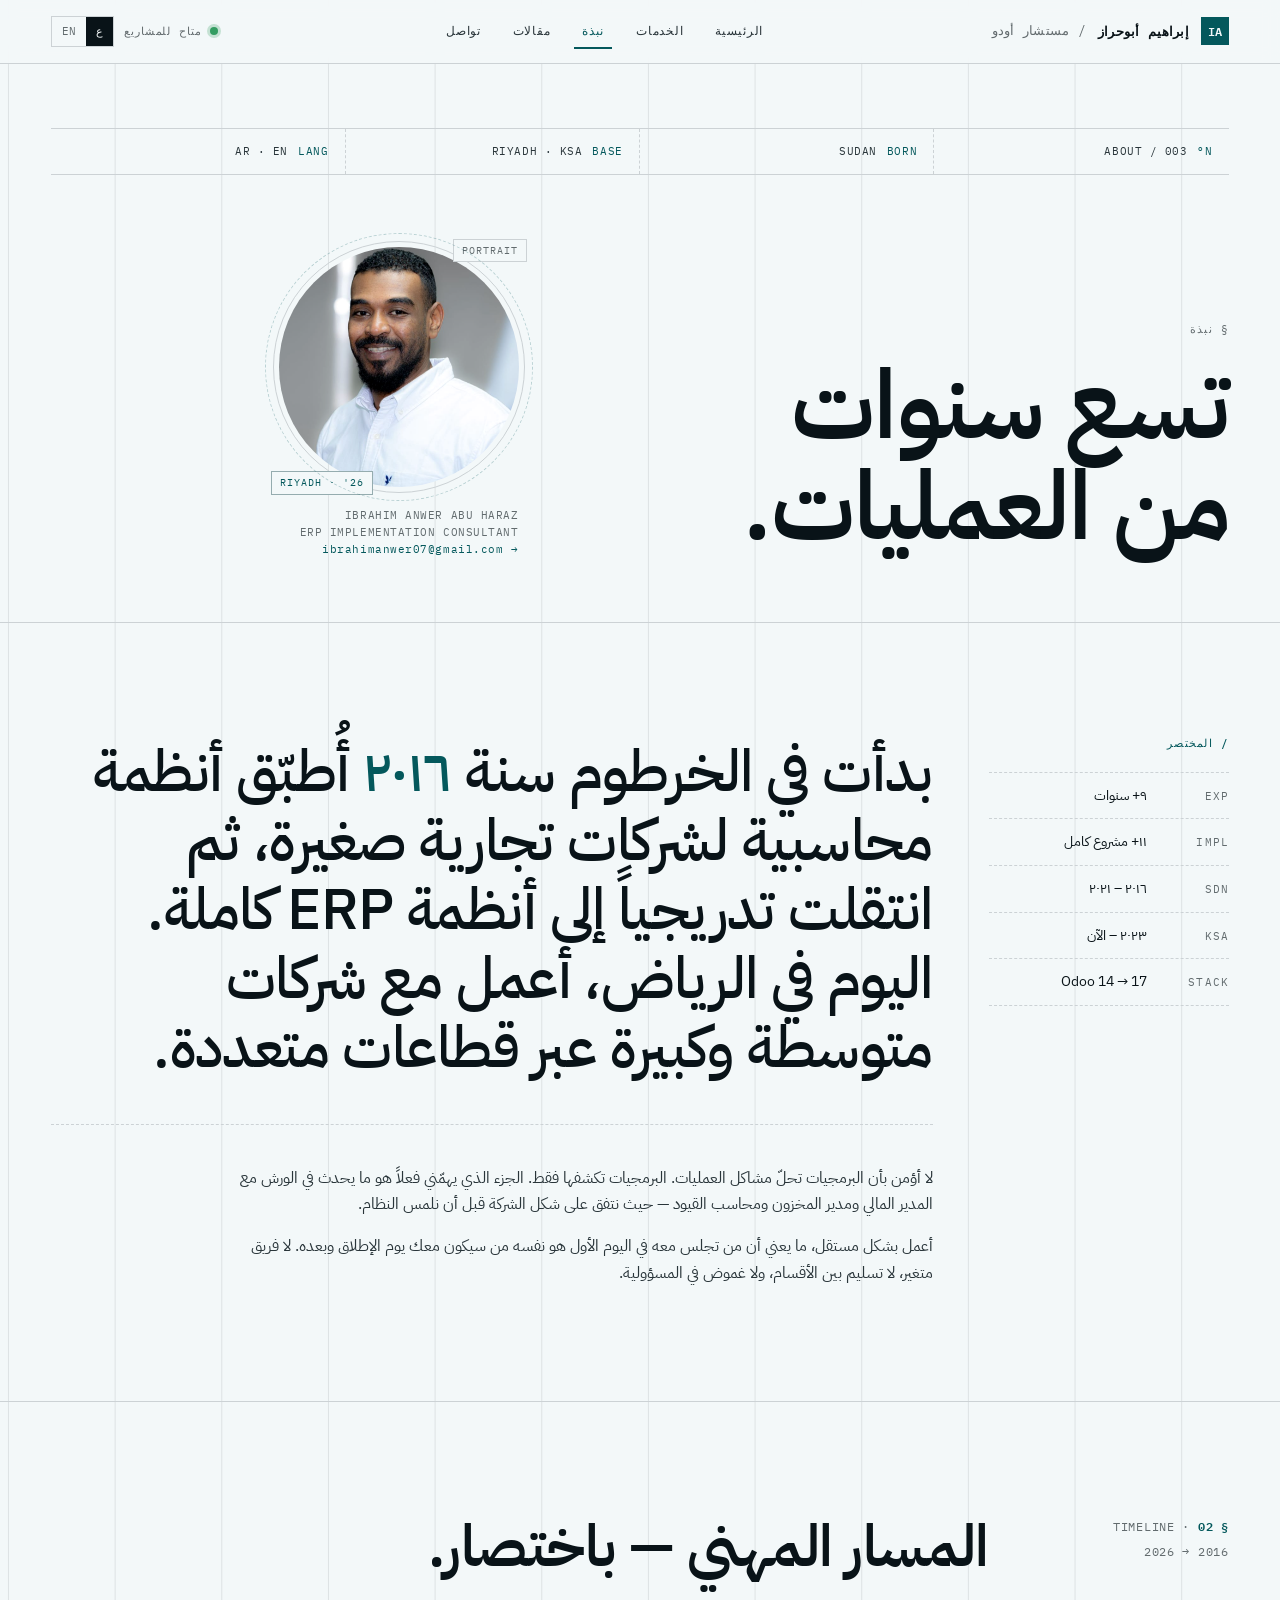
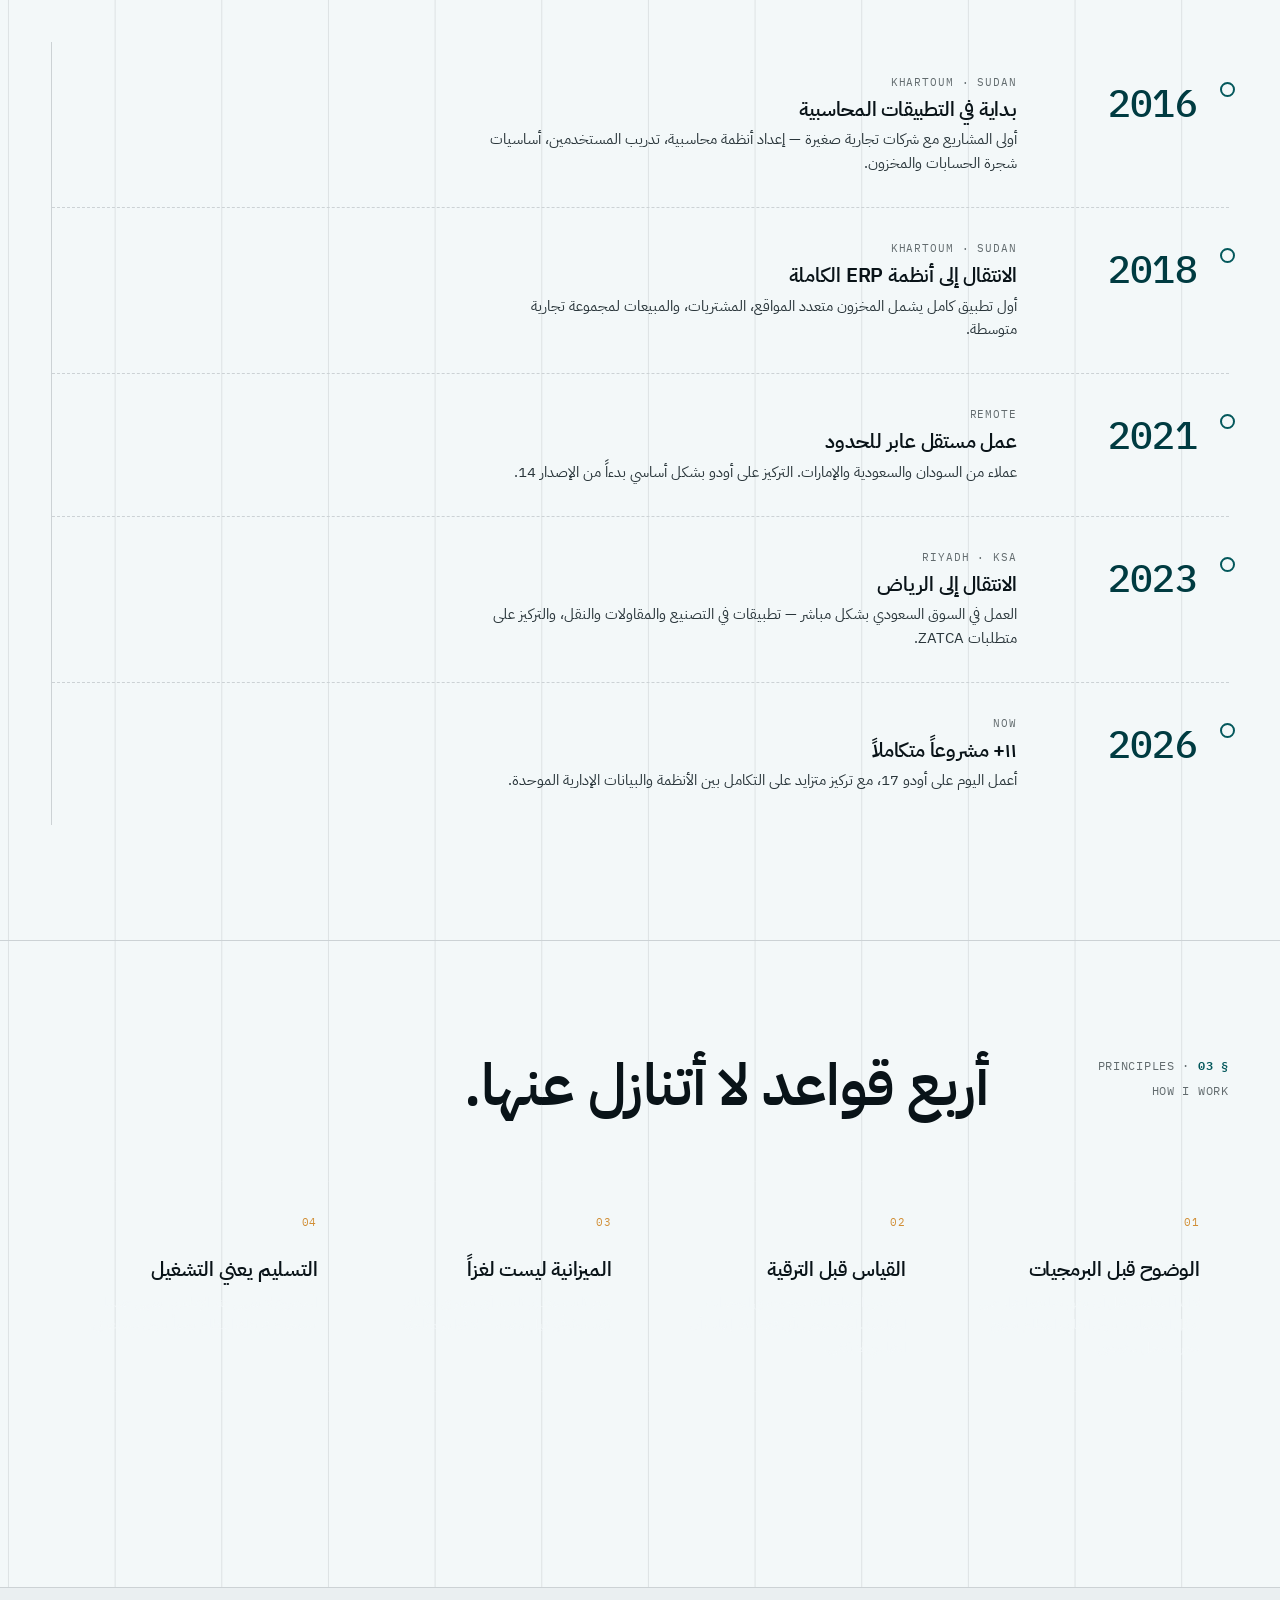
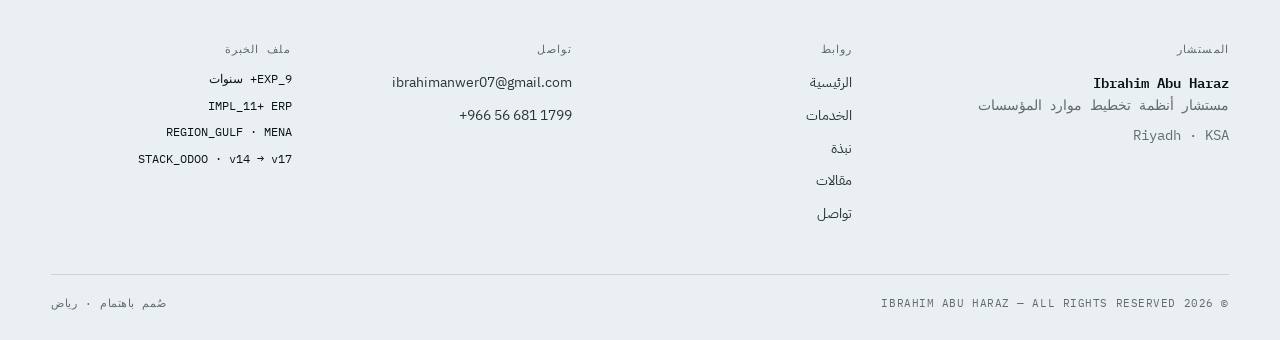
==== commit bab6f7ce: "update 4" ====
--- a/about.html
+++ b/about.html
@@ -1,180 +1,261 @@
 <!DOCTYPE html>
-<html>
+<html lang="ar" dir="rtl">
 <head>
-  <meta charset="utf-8">
-  <title>About — Ibrahim Abu Haraz</title>
-  <style>
-    * { margin: 0; padding: 0; box-sizing: border-box; }
-    body { background: #faf9f5; display: flex; align-items: center; justify-content: center; min-height: 100vh; font-family: -apple-system, BlinkMacSystemFont, sans-serif; }
-    #__bundler_loading { position: fixed; bottom: 20px; right: 20px; font: 13px/1.4 -apple-system, BlinkMacSystemFont, sans-serif; color: #666; background: #fff; padding: 8px 14px; border-radius: 8px; box-shadow: 0 1px 4px rgba(0,0,0,0.12); z-index: 10000; }
-    #__bundler_thumbnail { position: fixed; inset: 0; width: 100%; height: 100%; display: flex; align-items: center; justify-content: center; background: #faf9f5; z-index: 9999; }
-    #__bundler_thumbnail svg { width: 100%; height: 100%; object-fit: contain; }
-    #__bundler_placeholder { color: #999; font-size: 14px; }
-  </style>
-  <noscript>
-    <style>#__bundler_loading { display: none; }</style>
-    <div style="position:fixed;bottom:12px;left:12px;font:13px/1.4 -apple-system,BlinkMacSystemFont,sans-serif;color:#999;background:rgba(255,255,255,0.9);padding:6px 12px;border-radius:6px;box-shadow:0 1px 4px rgba(0,0,0,0.08);z-index:10000;">
-      This page requires JavaScript to display.
-    </div>
-  </noscript>
+<meta charset="UTF-8" />
+<meta name="viewport" content="width=device-width, initial-scale=1.0" />
+<title>About — Ibrahim Abu Haraz</title>
+<link rel="preconnect" href="https://fonts.googleapis.com" />
+<link rel="preconnect" href="https://fonts.gstatic.com" crossorigin />
+<link href="https://fonts.googleapis.com/css2?family=IBM+Plex+Mono:wght@300;400;500;600&family=IBM+Plex+Sans+Arabic:wght@300;400;500;600;700&family=IBM+Plex+Sans:wght@300;400;500;600;700&family=IBM+Plex+Serif:ital,wght@0,400;1,400&display=swap" rel="stylesheet" />
+<link rel="stylesheet" href="assets/shared.css" />
+<link rel="stylesheet" href="assets/pages.css" />
 </head>
 <body>
-  <div id="__bundler_thumbnail">
-<svg viewBox="0 0 100 100" xmlns="http://www.w3.org/2000/svg">
-  <rect width="100" height="100" fill="#0f3d3e"></rect>
-  <text x="50" y="50" font-family="monospace" font-size="30" font-weight="600" fill="#eaf2f1" text-anchor="middle" dominant-baseline="central" letter-spacing="1">IA</text>
-  <text x="50" y="74" font-family="monospace" font-size="7" fill="#5fa8a0" text-anchor="middle" letter-spacing="2">ERP</text>
-</svg>
-</div>
-  <div id="__bundler_loading">Unpacking...</div>
-
-  <script>
-    
-document.addEventListener('DOMContentLoaded', async function() {
-  const loading = document.getElementById('__bundler_loading');
-  function setStatus(msg) { if (loading) loading.textContent = msg; }
-
-  // Error sink persists across replaceWith since it's on window, not the DOM.
-  window.addEventListener('error', function(e) {
-    var p = document.body || document.documentElement;
-    var d = document.getElementById('__bundler_err') || p.appendChild(document.createElement('div'));
-    d.id = '__bundler_err';
-    d.style.cssText = 'position:fixed;bottom:12px;left:12px;right:12px;font:12px/1.4 ui-monospace,monospace;background:#2a1215;color:#ff8a80;padding:10px 14px;border-radius:8px;border:1px solid #5c2b2e;z-index:99999;white-space:pre-wrap;max-height:40vh;overflow:auto';
-    d.textContent = (d.textContent ? d.textContent + String.fromCharCode(10) : '') +
-      '[bundle] ' + (e.message || e.type) +
-      (e.filename ? ' (' + e.filename.slice(0, 60) + ':' + e.lineno + ')' : '');
-  }, true);
-
-  try {
-    const manifestEl = document.querySelector('script[type="__bundler/manifest"]');
-    const templateEl = document.querySelector('script[type="__bundler/template"]');
-    if (!manifestEl || !templateEl) {
-      setStatus('Error: missing bundle data');
-      console.error('[bundler] Missing script tags — manifestEl:', !!manifestEl, 'templateEl:', !!templateEl);
-      return;
-    }
-
-    const manifest = JSON.parse(manifestEl.textContent);
-    let template = JSON.parse(templateEl.textContent);
-
-    const uuids = Object.keys(manifest);
-    setStatus('Unpacking ' + uuids.length + ' assets...');
-
-    const blobUrls = {};
-    await Promise.all(uuids.map(async (uuid) => {
-      const entry = manifest[uuid];
-      try {
-        const binaryStr = atob(entry.data);
-        const bytes = new Uint8Array(binaryStr.length);
-        for (let i = 0; i < binaryStr.length; i++) bytes[i] = binaryStr.charCodeAt(i);
-
-        let finalBytes = bytes;
-        if (entry.compressed) {
-          if (typeof DecompressionStream !== 'undefined') {
-            const ds = new DecompressionStream('gzip');
-            const writer = ds.writable.getWriter();
-            const reader = ds.readable.getReader();
-            writer.write(bytes);
-            writer.close();
-            const chunks = [];
-            let totalLen = 0;
-            while (true) {
-              const { done, value } = await reader.read();
-              if (done) break;
-              chunks.push(value);
-              totalLen += value.length;
-            }
-            finalBytes = new Uint8Array(totalLen);
-            let offset = 0;
-            for (const chunk of chunks) { finalBytes.set(chunk, offset); offset += chunk.length; }
-          } else {
-            console.warn('DecompressionStream not available, asset ' + uuid + ' may not render');
-          }
-        }
-
-        blobUrls[uuid] = URL.createObjectURL(new Blob([finalBytes], { type: entry.mime }));
-      } catch (err) {
-        console.error('Failed to decode asset ' + uuid + ':', err);
-        blobUrls[uuid] = URL.createObjectURL(new Blob([], { type: entry.mime }));
-      }
-    }));
-
-    const extResEl = document.querySelector('script[type="__bundler/ext_resources"]');
-    const extResources = extResEl ? JSON.parse(extResEl.textContent) : [];
-    const resourceMap = {};
-    for (const entry of extResources) {
-      if (blobUrls[entry.uuid]) resourceMap[entry.id] = blobUrls[entry.uuid];
-    }
-
-    setStatus('Rendering...');
-    for (const uuid of uuids) template = template.split(uuid).join(blobUrls[uuid]);
-
-    // Strip integrity + crossorigin — blob URLs from a file:// document inherit
-    // a null origin, so crossorigin forces a CORS fetch that SRI then rejects.
-    // The manifest bytes are ours; SRI protects against CDN compromise, not this.
-    template = template.replace(/\s+integrity="[^"]*"/gi, '').replace(/\s+crossorigin="[^"]*"/gi, '');
-
-    const resourceScript = '<script>window.__resources = ' +
-      JSON.stringify(resourceMap).split('</' + 'script>').join('<\\/' + 'script>') +
-      ';</' + 'script>';
-    // Inject after <head> so the DOCTYPE stays first; prepending the script
-    // would push the parser into quirks mode. DOMParser always emits a <head>
-    // (synthesizing one if the source HTML omitted it) but may carry
-    // attributes through, so match the full opening tag. slice() rather than
-    // replace() keeps us clear of $-pattern substitution in resourceScript.
-    const headOpen = template.match(/<head[^>]*>/i);
-    if (headOpen) {
-      const i = headOpen.index + headOpen[0].length;
-      template = template.slice(0, i) + resourceScript + template.slice(i);
-    }
-
-    // Parse the template and swap the root element. Scripts inserted via
-    // DOMParser/replaceWith are inert per spec — re-create each with
-    // createElement so they execute, awaiting onload for src scripts to
-    // preserve ordering (React before ReactDOM before Babel before text/babel).
-    const doc = new DOMParser().parseFromString(template, 'text/html');
-    document.documentElement.replaceWith(doc.documentElement);
-    const dead = Array.from(document.scripts);
-    for (const old of dead) {
-      const s = document.createElement('script');
-      for (const a of old.attributes) s.setAttribute(a.name, a.value);
-      s.textContent = old.textContent;
-      // text/babel scripts with a src: fetch and inline. transformScriptTags
-      // does XHR against the src, but blob:null/ from a file:// origin is
-      // silently dropped. Inlining makes it a plain inline babel script,
-      // which transformScriptTags handles unconditionally.
-      if ((s.type === 'text/babel' || s.type === 'text/jsx') && s.src) {
-        const r = await fetch(s.src);
-        s.textContent = await r.text();
-        s.removeAttribute('src');
-      }
-      const p = s.src ? new Promise(function(r) { s.onload = s.onerror = r; }) : null;
-      old.replaceWith(s);
-      if (p) await p;
-    }
-    // Babel standalone auto-transforms type=text/babel on DOMContentLoaded,
-    // which fired before we swapped the document. Trigger manually if present.
-    if (window.Babel && typeof window.Babel.transformScriptTags === 'function') {
-      window.Babel.transformScriptTags();
-    }
-  } catch (err) {
-    setStatus('Error unpacking: ' + err.message);
-    console.error('Bundle unpack error:', err);
-  }
-});
-
-  </script>
-
-  <script type="__bundler/manifest">
-{"afcfbd1c-5391-4e0f-bc45-5e74ec8293d0":{"mime":"image/png","compressed":false,"data":"iVBORw0KGgoAAAANSUhEUgAAAbgAAAG4CAYAAAA3yvKzAAAQAElEQVR4Aez92ZNkSZbeiX1H9V7bzdx8D481l1p6qZ5uYMDG8IEiI/xriEEv1Xs3GsA0sQwIEBCMQChchMJ54MOIkA8U4csIBRQhsXejt+qqylpyz4yIjNXD98XWe+d31NzDzcw9MzyjIrIyq1L9nquqR48eXa7e89lRNXcPv/obv13+yq//Zvm3p8jzzn8e+rXf/J1ymr75W79bfvO3f2+Kfnem3GV//bd+Z6p8WnY2/Zu/+wflNP0W+d/6vb9TTtNv/+7fKX/nJdFv/84flL/1279f/ibj+c3f+r3SyXkX0Wkffvf3/rBM9Pt/WP7eH/zd8vf/4O+Vv/93/l75d/7wvy3/8O/+Ufn3/v4/KP/+H/3D8u/9b6F/+A/LP/rH/135j/7JPyv/8T/95+U//ef/svwX/+r/WP6r/8v/rfwf/sf/Z/n/+p/+dflv/9Nfln/+7TfLb73xdvmDtz8o3/vwXvnhRw/Kew8fl4+fbJXbO7vl4eFhORwOy9FolGg8HpcfF4qiQGYMFWWvNygPD47K3d3DcnNzp7x371H5/od3aee98lvf+0H5x3/xrfL//x/+U/n//p/+P+X//X/8f5T/5//r/1D+q//D/6n8l//9vyr/xb/878t/9s//Rfm/+2f/+/If/5N/Wv6j/+6flP/gH/3j8o8Y13/7R/+Acf5R+Xf/no/575d/8Id/lzmA/uAPmY8/LH/v9/9O+bu//wfM0x+Uv/N70O/+fvnbTr/ze+VvQ7/1O7/LnEOsk9+EfmuOfuM3fqucp1//5m+Vz6Jv/sY3y1/9tV9B7tfKb37z18pfI/1rv/6rZSLSXvZrv/br5a/+6oR+/dd/o3Q6zf/ar30z5X8N/t/+1W+Wv8o79Cu/Qoz8r0PfpNzpN379m+VvfNP5v0o71CH969A3L6Bf/+Zv0p8p+o3fLH/jN397hr75m79VfpMxT9O8zG/81m+XPlcz9Nu/y/qdJZ/fGfrd3yt/h7n/zIjn/bvPItbH75+slY+Lf4/ytIZ8Hb0E+rh2P4l/YZ+wV8kenNoF4qd2wW0D5Pl5mUvlsTHJvqDjNP49eL/LfJy+Vxc919/mmfs7Nk0z64b37bL5+XX4Tdbu9Dr19K+zpufX+a/yjjybfoN384x+lffuV3g/f4V37W//yq+V/w30t/72r5Z/67/5lUT/m7/1t8sgD2biekop4fxPSYb8tB5Pw5q7LKn3sqckm5P5HGfpqnl/7cX18SJVzitVpkY8PZkrT0lmBunCMKlxYdFnxrSX3JKP8VkkeS8+iaTReKyY5bIQVVpQIF1Sryg1ycdMJFWUPAlUlZCnLZgs8uoQj8tC46KQhaASOZkpUM/J0CtkTnVkMZeEXGqAJGnJpBnSuVDSi2k6J/Al42QGjfjl0PNMsVHJ5nvE+uDSDCE3fRmZmXIYl8oLQerOXIllkxJXMlN4lnGJaZpUOCt/2anptj8+/el7wVsq+bjNUPuUdC4YHIpPZPUxscGfJZnOBTOT2RnJzomI4jm6QOh8tZfKmfSJfqQr3V5Ye6e6zYxxm7jpNJiZDANqFmRGWkaRycwkLv24whe9XQBoMBqrDw0BHU+PHY3gl5DzHPjE3JdMdKkgT48Kaf/gULt7B4BkKQdGIV8GwAuREUA3KMYaFiONSRc+T0bZyfMqydMcsAWQJr1GekIUwdEZufBFpJ/gkObJpJPYI10muODLosu0f5HMuf4gNM8TY4V9dpGfl7lU/kzDaQpN8qp+87TH82RGyRyZTJrj6WWG+bYuyj9H+7yOXovBaJ6cP0U0aGYy+3iikAp2AcGauZ4tY+Jnpq0ZBT+mDH3yfkHpon8vriPodn020XgSnWRMZqYAmZnkF7F5IpG+DJ9yBkrmbQwVFnVw3NPe4ZEGoI7T0WAIr6+j/lBPdna1ub2jrd090jt6/GRbd+/f1xs/+KH+85//uf7sL/9Sb77zjrb3dpHvq49X2BsOSPd0RDwYj1QYQBZMg9FQCewAwgJIG+P9lV42RSTPjwSQxD1ESTkh6p4X+snhsLQ1TZcdmc/dy6LL9mFe7nx/TPM/[base64]/jUlOX64HcmBwkDgll3ZNE77YViwSOc+3FZ087XIFffD0YFTq8daOfvDmO/ru934gzhv13od39MO33tGbb7+j9z64rY8ePNAHt+8g86befvddwG4LMDzUw8eP9eGdO5Tdpt5t5N/WWwCd07vvv68fvv223nnvPb1/+7buPXyY6OHmpnYPDvDsiuTZDQHDwWiU8iXPbMw4vX88QlKTq/[base64]/s5CGeljDtcjGzUw5Z0mZsf6VCpZDqk/LYKWnCe4F17vJyr3o69JLzpsR7uriMJk+Idjx1TskJI+nglnrtSp1P3ts/VTdhweTy9CmZJ7g5270gBywnP//ys7QCb6hAietOaWRdjsWA11QCKGM5oAzxqLyOe1Mf3rktB6OY56o1mtre3dWdux9pC6/tAI/uPsC0Tdo9rZBl6JCySkXbOzvqDQbUaWjtyhVdvX6NslIPNx/r9t27CRQduHwb8979B/oQgPz+D3+oP/uLv9C/+Xf/Xt8j/QCA/ABZ9/7u3LunPkDnOsfMS8FYh4Cf02A4UmmS93nEtudoXGgMiYkIbItGCPHLXdTxemfkjMtVnZeys6c+SfHsp9e/py+UCbwT03Tynrr8KZ31j1ZTF9ONzCdfRvHLIlQ/13W+PzaZr6n7RYrPS53nnJ+nCzSxnpLcVNE5TSaZmUwnIU03Oa7Td9PVGBLTlKRddoqmy0/Tp8/[base64]/TR/Xu6e+8jvYWHdXB0pFa7DVDV8fZK7e3vy8ErQ9/C4iK8ArDb0dFxXyUv1xAQevDocTp7W1ld0/qVq7KYUe9QfbY1HYyq9Vrqz5MnWzru9ah7rDsffaT3P/hA3t7Wzjaennt37wJ8HyYv74dv/lDf+d4b+vf/8T8CuO9pB6AVb2alVlGlVgWgmRPy3q+8WlGIQUwFQDfiDHAkHzMSn7/[base64]/u6zTaie2offPghQHNXD/DK7nx0V4/wtt5hS/Eu6V0AJTiA4KWNALE+oDjC0ytos9frAySFhoORdnb2dbAPKLbaCiHTAN7e7r4+AsB2Ac9Ws6W1tStaA/wcOFeJNzY2VK1WAcCB3BPbuHZV+2xTunfYwwtstluAWE1b29upT3/1nW/L6dvf/Q5A+I58DA7MDnq7+3va3HqS6hd4cxn9dVKpz2XgKfFEpu52yW663DRRzcxk9smE2Eu7zD65bbOLyy/TIWpqnp633rweMzgmmVkimS4VzExmcyTyc0RWM6TPVwiMQWZ03ER8RnregB5NUUpyowmd0vOqft56p+1+XJw69rzKn7OeiR+TzOyElAK5k3xKJd7kRh5ZGTknEmbGXTIjNokElyf00gJQM7GnblQBgBffEC1M6U6Al/KiXcpo0IHCUyO26oYY+oPDQ91/+ABv6F197wff1w9++APdBXSeABq7B/ty723/8ED7yB31jvUB52KPOA9bXOyq2Wyo0ajjybXU7rSImxqOBoDZto6ODtTDC9ve3iG/Q8tSq9WkDtuZ6D4+PlK73Va32xUTjyc1ViXLleWZmo2G9vEIHz/[base64]/[base64]/wkp5o0B+pLII67QVV84o22XZ8+823tcW24hAw6vePaWtMb0aKlUDdnvrDvmRjHR8f6uBgD8DqaGFhQevrV/TKK6+qu8CWpkwRfeNxqWPA9D5nbEcHh1pZuaJf+sW/oVdvvKJKpapWZ0Hd5WUtr69rES8v41xvzHmB1zvsDTiPMw3KqP3+WJu7R7r78InuAZTff+vNtMV6zPjevntH/+5P/rP+03/+Mzy99+T1yhA1VtAAXQqZSp7PmLPJUqXMjDvzyqg8ZcxtIkkmPSX5cz2hU74/n1InAaZZuklTsdl5nrc7T5oPVJvWc1HaZPO1pLn2zEzGOnlZNN/eZfOXPBriWQAAEABJREFU6o/ZzHjMTJepJ5OeRT7/6ZlKSVRGpTkym/BSm6Q9nsiJYDLugu/RNCX+NMPTLjdDzpwnas7InM+bmQzTN0OsWbcJYiVrykb4OtZJWUpTnmJ4rmK+9ZO8EU8T2ee+pvWQtjkS+Qt1O/9T0jlxf53TlDDsSXzaXMkEpBc31eE2369n5if6XMcppWFM1XN+ag/1XuZGR5R7nMqcSRmXLP04w8m4QVwkRBFkMpuQLgwG14noBVzeP6dzqhIz3c4VzTI+WcZLJy8g84hR9TypExWUOA9m6QZbJmO1WwicqY11/[base64]/lA7e/uafPHlgbbYUvUvpYCjOmBMb77zrr793e/qgw9vM9YH6jFG927l7ZvJPzw4nUwsUSnj7lQSTxPZp+/JKd95Z+S19LS+55xE8HiaYF3isnO6jFrTRPbcNV1+ljZ0vSwSup+HXlZ/XO+z+6O5YOTnSYxswrOTlHNEMGhynaUm+XR3JutLU5RYFJ7Gkqc0E5zzTEJgSq08zcuW4pTmxpXySbnLp0SZeGZGbOIN1HMHdKBEU+RKp/N6qcHQfq4PsrkfhM5dJnlFmTziPoltwk68C9I6F+xcPdk5IRgG2yQUm5lMlwtmhizk8RRNatsk+qLeS5brKYCdmlR4PpzkMZyk0yi5hRjlX6Z4hCfzPudpHzk4AWjvffCB3nv/[base64]/TE87qxgBpoD3RjphDn9JEU2kUzVypfJqD7HT2MulTGaPReTot+zL+bGbA51/p+Zuexnpx4SWqPtdJM8YA18xkxCKWTGaQCB7P0Y8GcELxjEIagadpMr3k4A1MEf3RPM31IElzMzP5j4glk55JOhfMTGZTJLtARjKzE5JI6DKBKohS70TYiE38UMAlM4PzxbzckII+dH7iqTnGTYDN87C5wD8M+ghgK1VgrPfxYt5+5x29A8AVeCdXrl/XKtt8/jX/Hl7LIeDz4P4jtgd7gNxa2oJsAm4FZ3XuRRW4PGur6/ItxfW1NWSW1KjXEu1s7+junY/YQqzp5vVXNB5Jvo3ZQ+c+HtN4OGa+A9uY27pz+47u3/1IP/z+9/XRndt6cO8j9dwbQ25vd0f37z9Qn/68//77jEL62Z/5Ga1w1ubeZZZXANdS3cVFXb16XREAug0wPwIYB4Mh+aAsmNqcDV7duKLAM67XaqpWa1oF4GrVpvb3DujL5Nn3AVn3ChWC/MxxzKT5F2g+oF/7nDu6N2iU+XyXMpXoK8XYqF5CJF/[base64]/Hh8QlhfL7MYFPGgzEL62n1vMFCOsa83W1pcWtIaZ2Bdzr/Go7EqgMcV8hvrG3IgqFfrgKPpQ7Yy3Yva39/To0eP1G61VEeHb0+6V/bRnbvJ89vHM7rLVuLezp6WFpZ168Yratbq6nO29/DePTyzx3IQXr9yRXke2fYfqxwPVM2CFloNlaORfNvSf9/n8WM8ObY+P6TtNbZN/+Yv/7KWlpZ148YNQHkNPdJj+uJg6d5hC6+yWWswhix5g3/5F3+ue5yzbSdPbMg4St2/d1/b27syi3hz6wD0mhqNllbwEm/eekWLgGij3Vazs6A+YLm9s5OA1s/30l9UYULTnAugY9Yn6ZP5PskTpYvpT88jZZ7z5qtzmkS7elbwCs+S+bL80jNgzPkMfUqbYd6S35w8PU3Ou4imZLx4KnuJ5MeLTHSZTofgsRl5qvjdjPscJYCDR6XZwhCCnkVms3XMjKaefZnZTHuB/HxbZrMyZnauP2am+fBJL+2prBsp3vWTF9hSX07LPim2C+bEbFLfbBKjLKkw7qfjSm1x877Blst4mQVT0mkeQx7bZN7NTvIync5NDIHchK+TYEaetBkxhAA5yWySN5vEuiCYTcrMiGXnJMqikJMXOPz4FqFve/l5DsORmcn7PynHUMIsy8Kziciq5FbAK/CiCs7SCnR62vklfCcfH5qQRYdMiClkkedj6TzpEWDxISD0BC+rjfFuAVD+7Uav22d7zr+Sfx3gWMMr8znexZMqaa9abWhvdx9vbJy+/biM1xQ5d330kHOs7S0d4BFuAjKb6H8AeOxsb2uIR9SHxsOhDgC8jSsbarIVuMh529WNq/I2Ou2O/Ov/f/2v/ZJ+8b/4BmCZqRj12eK8Igeq3vGRfJw+oD79+8EPvq8jvCkH2DGuYbRAnaqesJXp25yVPNceYBTp/PC4r+XFJfSN9S7e6v7+Ll7jlsxM/g3LIUBeA3THzKODkP8aQavdSv259cot+a8hvP7Vr+gq3u3m5pb+7M//PH27dJvt3P2DQ7ZEhzLmFmdWY27jYqwR5Lr8OY39mZg/B6ngCYx5fl6mFxBQm8ZhZk/jEEz+/J+ShadlZmdyZrNpfRmeewbMZueS7FNdZib/gGbmMRSCIrsMATKbrcfyUMnLOk1eN4SgUzKe73k6K38qN69bposCYjIzeT2jHaVg8FJCLFcSZcq7TCD35fWZzAAPgXZ4NtwvvrzMyUuNm4kfGHaSJvp8XGkVlUoLPKWfr1tmQcbPmO1H1zDGuBboc6+N90a+1ebnSvucUfkXRrYApQGAEWn4YG9Xg15f1TzXg/v31OsdK8NwF8VIm08eyz2oEedZDlh5xnkXgPfkyaaebG2y7TlgKzKyDdhUZH4LQGOM9yUabbeaWup28KSi9na3oG21ARD/EsnyyrIcYBcWu2p1WvSi0GjY13h4rM1H93T3w/f04N4dH4q63a4cFA0pl3njjW/j8bn8QPu7O3hpmxLAkpm0Q7/6R4cqhgO1Gx1dWbuqK+sbjKnHtukd+a8tZHiJjUZdy8vLqtWqaC3p2652APMD3x4FQP1XHw7xNo8Hfflc9hn/Y84G3/jeD/Snf/qn+vO/+Av9yX/+U73zznvy8eaVikKMijEwJ6OkM4SolxoYL49cT0lfhs/FDFzmuczLkDczmZ3R+bFQpnk6L/WiOHRFZrR3QoEY3QZ9eb2sGfA59hk2S3cewEUtnZYZ5RMiIZkk6pkZkelHDD9y9RIAAtrSJ6USk/i8Cl1PAbB5HPgk5p/GYpalP1p856OP9Aijf//hQ/WHIxlGOK9WSA90jAHfx9PKaLgC//BgnzOpHQ0HPbyrFb36+qvKKpkEWO4DgqPxUM1WA2Bq4sXVkeuz1fcReg507N90jHn64snS4qLq9arKcqyH9z/SD3/4BiD5QD/4wff04MED7R8cqILnVMeb87+G8pC+PXz0gG3TQ7326i2tLXXVPz7Uk81HYjhJ17VrG+ouLtBuQwF/6OhoPwHg3TsfAIjodADdfqIjvDQHtwKwrFZq9HGkYlTIvccVQNW/8jwuhgox6MrGuvJKVXucw23jlcmC9vcP1Wi2dejnhdBjPLd79HkAYA4AuUMA0MsOANGHeKzf+/739Bff+hae3Ts6YP4KgD1j7gPgZvYS1xiqTbM/Iq8vw499Bmafip3rj3OMZzVNIq9nBKPczGR2RjKYL/EyM5lNCICzl9jUl6p9BswsTfh82vOnhMhTmcQziQuyRNz0eQkOSg5uHoMIz90tr2+gwQjv6cMPP9R333gj/YL27Tt3UjxkO29nb0+379xOf9FjC4P+hHOtxxjv2x+8r29xTvW9735Xu1tb2sErGgJmtXot9ce/[base64]/8x299fZb2uJDg4Ohe36+JTlNepGB8WiKPPki1X+p69PPgPkDYc1omi5SYzCnyMVn6iQGMp+ji/fHzvXRDB6dtJdEqD13vay2kl5uDOmCceqTeZKo+lyk1OBpfbSQNzOZBHFPaSMtiTQ3TYLpad75J9kgU0j55D/paaCcIqUi0lypyMEjJZ5xM/MaEJdrdqfMY6ekVAaGAWduLZ1cYIooIYc0Zd5mIjeuTtM8PCo7yXuXTEE6aXsXb+T9D27jLf0weSOIaYfzsUO2ILfwwjZ3t7WP9zEYD7S9s4Wn1NMhdTYfPFSJhyes8dH+gR48eqwDPJgNzuPKYIoY/E53Ua32gkLIlMeobqetJahTy9XtLijLovyczM/tDvDS3PAfomNpcZWztwUtLa6o2WiJ6dHOznaiY7ZD+4BcgNuuN9PvvDmYVYJUz6U8jHTt2nryKFd8SxEQrbCV2m0BXoMxIFfT+upV3bz1ujY2rsm/tLJ+7aoW16+ozKRxOQKQKumMcAgIt2hj0OvpmP4NALsh7Q+OegkYq7WKQjTAdF9mpiBLP/6rEIsA283XXtWrX/mKbty8pfW1K2yTmh4/2NTWI5/HgR7ygeFtgO7td97VPc4hdzl3LABMf448eMUQiEqZmUqTypMfzQWK5jhknTlNsnM/[base64]/93lgqQ/riyJjtw7u331e/dyTR/hFbpf67cAc7Bzo67GkkaePKqq4uL6gcH+v4aBcgPlIOqPaPj+EVqlfqqlRqymLOFmabR5ip1x9oMBro6s3r6uKNjcJYm7ub2t3bkQWTf9vzKudxXUC6kuU6wKP1rVk/u3PqtFp4aSvMYV8OfuKDhX9RxSc4q1YZR0ORev7llCpzcUxfH3z0QHdv39NHUJ05XuguaXNrW29zNue/U7i9TdtmEpTORz32ZykpMh6ip5eRciI6d5nmfuycyAmDdZFSNl9jkqd9M573TwQxRp6rfVpKc0DdmfiCOeFtsCmSTPPB4E3TfLnnp8tP086fpsSf6U/izGgXOV+L02QSXJuleT2enxqHkRY15O/8KZEvIREMCk4kTKVkhUrIeXqZgfZSFz4pVpLQFzTMjYwHI2jCNZLGuJyInl4m/5HLJfIC4+bkkclSZDKbkExcJrIQsaTJXT9yKMUPa+IyihI4cTsDrsvUEltnLDgXxSPwbbAjPJJNvAf/XbH3P/hAj7c20xba3t4hUlE3rt/UQqeraFGD3lCD/ghwGSZvZxGvaFSMseWgGxOysLCg1eUVQGQs/6r/Ezy5BiBysL0rlOKtbOLpjZWhq4tHt7a2jve2KDMj7sq3MRuNJvheyA34iHMrOqErGxvafPxA9+5+oH3OykYA4TEeZTXLdHx4BBAOtcQZWbPdppkxANtjnGMFk7aePNFdtlY3Hz3UgLM538J8uPkQgB5ynrdP3YH20XUIYD16cF/vvPWWAmNq1ut4jI3Ur25nQVvMkW/LVvFGfZwjtiKbjTrbp0EPH97Xwwf35OePK0uLjH+kHfpZyaN6eLwPPrqnO7dv6+0339Kjh48YX0n7hXz+mViFPBOTIP+PBUd4rQ8ePtAdtod/+MM35c9mz71ogDx5dGmNUBdwT/X12QamVD8ZZIzj0xOVdI70hQovtbPliXaPncS7bSEonPBfXmSopjFv8OPIRZD6Ql5mxrCmiFHASjxuMvIXXgh5mZOQMjOZnZJEZkKaBEokEyHdZEbMBeNHuhyowCs3X5fUUyZDyT3FouZlKpb0d8zK879E8hbbYT/EoL/5zjt66523dff+Pe0f7gMQxxjWLT1+/ET+y8vf/c4beuON76ff/dp8tIkBLxVCVI535r/gXW+3MPQ5PaA3GN5Os8UWYVXLna58O+8R51a+7RZjYCsyU8Y2YbVeUwVaWF1WXqlwrvVI+/v7jKVAt+mAtH9jcjDoqUr5wkIbz7KiBluamZV68vChjvEE11fX8b6GehtwfpMtvoePnmhn/xDvc6AQc129ek3XoTpeVMYW4s72FvpyBdDPvzTintiI7cZA76+uramGZ/Tm978n32qNFjTEay3HBaDe0yO2Yh1Qu5wTLgHQ7qk5eN6/ewcA3JR/U1SMvwJgPQLwHgNUjzin3AToH9/HWwO0dnZ2tOfni4DjEluXy6ureoXtSwevR4Cfe7KVSpX+99K/9vmTP/4T/dt/++/0b/7Nv9F99LmHHmJknkrFEHUaShKnRPIlXZbWu9lPcSzGPkcvabK/QGpZeXhpqcMmFayPkjkSsVij/h6+dIAz8UODZh8fi7LUyZ+EWxqLycfEnVgXhkkZd+S56ymRFzkz407KY8gzE86EJ3hmzjE9b3Bwm9QthZ2dJJ9xdzCcFpnPT5dNp0OWAwg9fXjnrj748LZ2dvGu6P8Yw9zr9zlDOkzna/sHuwDalt57913t4+H0D/dUAyT8z2pVK7kODvbl3wQcl2NV8XYUDI+nqfForL2d3fSFk228noePH2lQDNVdXtTVWzdV73Y0ZLUXgFwDb6cLqLz62iuqN2q6e/eu/AskMYts9fXkW5b+10j8G5hVzrj8Syfdxa6uXt3Q1Y2rajY7WgHg2mzt3bn3SCPLde2V11XGinaP+uourWp5ZV3+rcsRW4ZPtnb09lsA+Ud35L/C0G435VsozWZda8tLWuy0de3KurpsN773/rsA/EOK2dKk7b3dHT0AtNwTzABqr9tuNWVMfAVAKvnU0GPbsZJVJXZUl9nSbTUaWmi3NGbr1z1Aj8d4pQ8BygZlP/vzP6ev/MzX1cX7zHguWV5Rgw8HfhZYyavyZ7IL0B+ztbpF37/1rb/Se++9l8AvRECOxVI8/7LTcwVv7yeBnmvw4nW3c6QvQ5qB0sSKTEkxSZqAW6bA+xywMYk3H2suGPl5mfN5UwizlJTr04eLdM/zAoz59i7KI5a68aniYOfGcpFuzYWn8+R8MmZG25DMOfLIU0AKTyXd5QEfJH06xm55NpGXmpnMIBkP0TlITgkZ/[base64]/rKV39W6xs3pJAr5jVkFtRod1VapsdPdnVw3Ae4n2gXT6paqXCu11C9VkvnZ+vrazo82KNsS0vdrpaXltRZ6KiGp9kE9F577TW98uqrWlxcpM9D5HYVmM8rq1e0vr6BlzdG9x79la5dvSH/yy7RImeAx3h3A1X5gODftrxy5QofInbkv/Lgz8X/EPUhW5BV+tFiTC22WgNGoc52bbPZYp4rWl1b1R59e+ONN+T/P2/E+aXPua8D36ocq1TB+ZyZ8RhnqaRMHkxPy7yePMCDyRUUAhShk9iIpymgO6kqqfiCyddGybr9zIgGfQ4+NaUJYPxTl0/LNPk8WTCdI4M3RVMqUpJSngP3KZmkg7wsidC6T/wk/Yn3E/lTGc+amczOSHZaehabmczmaG4duLT34nTuCubSeYm8LmMXVJIWdQMf1oJk0jnSx4SLZKd5Xm0672nnPS95/VNyHafp0/gi3mnZZxV7H+bJ23aex06kPfKJ97kmzSWlvOZCKS8z8/tJkSedTrIXRshzSemmFxLKpAUz5QvJ6SSfIpb8JJ7c06KDh7R00tcxZ0o6CVtPdvAC3ucsbSD3tg45w9oE6J5wVlUgFwHlNltw/nteq2vLqmF06xj4Fc7bSgyoA0APj8IB8Bd/4Rfwpq4mA1xvNdmakLZ2duTG18Fj0B+oiaeytLgkP4c62N3X4/sPNYa/vrwmw9N5n23Fra0neCXH9LBUwMAec8ZWZfuzjUc1GPR15+5tpS9dcBa1d3DIOeG2tkgP8DoLBulfxtgAYBY4K3v46IH8d+PcQ5IF+rOr4ahM3tyVq9fl2yUxRLY667p186ZWV1aS1+i/yJ6AgzlwnQvdrhqMaQSQVwBC/8XuGAIe46pqeKwOTgO2L818kk3X0N1ZWFT6G5xHPQ3w2g4OD7XL2Z6QiXxoaANcG1evKqDHvy16n63bnZ1t7SFzdNyjnyOd/qcFB7qFhQW9/tWvKnLW+PDhY9QEPhgM9NG9j/T+++8nvibNK8YgQ2/JLH7a60QF1TylpFIEz00TrJd2eTsy7p8ZMRSa06ckF6fm3OXcWTIUT9NchUtnXQeqkDfIr9PY0x9P5pXm5/LjxT+xxCidJZOrllHAdRKRmlwlBafgphDlFCZF83eTK5ql87z5Wi8yT2vn+vAi9X+WuozGTP4jmRFDJGTShMibpzyGBJlEZBMS8QlpLqSSE3l5bHMCP0oWUOPCe9MJlcSzREmCNW6ppZIKY86OUoabewq7u3t6H89te3tXTTyDZrOtKttrg/5Q/ovbh5xdOaC48d5mmxEV6gAaDTwJGpT/TlsP4z3CeOd4Uuura3heLQVZ8h66gIL45HYMAOaVir7qxjlG/cI3vqEr6+tKv/NG3WgRj2aoZq2pRrUu99pu4aH5l0wyPBf2/VQD4Hy7cvPJZjqPe8Q51vb2jrYg/6sgFcpX8biu37imGm0dstXq5L+oXcuz5Jn5tuL2ky3dv3dP9yAHitde+wre2aJiCHhbO3hSu3qAp8kUaQegsZgpq1ZVxVv1DwZ+Juke0irnZT3OAx8/eaQn20/U49yu1W5qdX1FB5xbuv4+YJznOZ7WPnq3dXR0eCLXVvIE+bDgffH/PO5j9j8sff/efR3xIeMQ4N7f29ch4O7enHtn/m3SQ0CyybMaAbQ+H/4cj/GI7370URqTMQ7DiPinaCPt4/iiktHxz46MVfvpSdTSZxlMtGjCpJA4ixPDmYl0PphmRcjPM8xgzpMuEbyaTGYmcSU6NTyaBLOggI3wIxH/cBcm7PN3M5PZGZERuRk6X+sFcrztqdZEWl/QYGby7puZuCQRi+CZKZokKZskZGYIaRJ70klzAR6XEJLxQ0IvKpRJkd9LlhGxX4n8lgodf6BJuYMbgnKPzNMjzsXcWD569EjpDAeDOhqO2DrrJS+u1WqpwdZhFaCosN0YDOO/tcMW3B5qDAAacx71JIGSf73eFPT40abu3f1Ie4DlIedxCMqNrHtdq5yruc68WtEIr+/ug/vauHFd/qWSHluTQ4z1AVtym1tb2traTl8wOWD7LZzMc52tSKHQv7Xof97LdXXxZnxb9BgAcKD5ytdeT38Z5TEe2yFbo4/v31Nvf0cr3baurCyqGqUjzhFHgJKha8j54uHBQQLLPtuUA7zIh3iTe5xxWYzapayg/axaVWQOjnrHGhUjZYDl1s4WXuOm8mqezsUOAS4H3n367GDMdAF6m3hgA0UAGjXMxUhGH0oVtF7Ktx0dYO8zFzkg6N5mjmfWZN5X2Ar18rI0bW/t6PHjTe3vH8i3dz+8/[base64]/[base64]/OT6NZU8YcdBda+trXvqKf//mfx9Nty5+Dj8H/YosDZ5sty6tXN9IHk2ajxrxH7eGJDvnwUQXkm8x3l3416GcDj/UYby5aSM/K/zC1g51/MWc0AkxDBFTLpEuXCTYnRJ5rjvkZZmmcS58dGW19erp4RnhJ9Cy6uOYzuSb6KfnNJje/nyNJmiHWqKYoJeUazoisXzM0oyNlLN3P3075Hp9axhN7BKv0Bvkg5h8eQ8wUzEwhOAXiMzIzmZ0RGc0Hs7Nys0n6vIyoOikzuzj29mMyKPHEsERJptlgMpslGLMi5LCjvGwMmOfuac+YzdYze3n5p33yNuiPXyVGssCjcK8mkS9KOmcUEpGjs/LcKUmBvBt5o57xKTkQB+QjBjX686KcJhho4alEKo3YpRB8xmVmTyVSn+hCQWdK2nKPxXlmvoAoQNLbNJLFuMQ4U5e2SEkhasT5kW9lYea8CxjrTb3x/Tf0F9/6S33rr/4qnd3UahmGNGh/b0d7nP/4mHAVNOQMqM5h8Fduvaavv/5VLeDVjdgK2waYRv0D1Sqmaxtr6W9Jdpe6euWVr2g4NLy6sVzH8PhAw96+Br0DdG+zPXcgM9NCsyM6pj22Co/YAqwDPCvLq1paWdW1m6/oaz//DX3jl/6Gvvr1b6jeXlK7u6y8UsdTkoZ4XT6L/jX/1155XTeu3QI4Ksqzqu4BNndu36WNoADYNLsLeGFHevfdu/rOm+9qe1iqubSm66+9pi7biBVA53hwpArAU69kakBbD+/rze99GzCz9IWS3qBQUUShUf3dQ6Y0k9VrigDcYP9Ii3lDOh6p21pAT0XVZkfNlXUZ26wNzi15FNrafaKt7U22fA/k3yI9AoC/+91v6Xvf/Ss9+ugudZvqdjtaARDrANfDzceqNWijGKgc93Xj+jUtLi5rMCo0tqAxa2HUP9aI+S3xOnfw7o44yzzgQ8UYIPQvnXzrW9/mbG6oCCgrBM2HYIF5MvnPaVniBZPHgToem7mEKYUy3WdvFJmZzF4CyWbb+pzmzExm0+Qd9cn6ZKLKXL1pHbNp1+jk736JzfJYrh4mkpfTk2QlkxKd3jUVjBIz7p9AgbIQoswiNcMUGSYdon+YKuxfxl4FeSHDh10lyhTzKlRzLnV/gi6z2YkT+Zc5PEP5OaJN53nbZqQgM48RFrHTSd7MyJkXnKfETrckg+h5mZfIKX11Y+hYRSyq04ZY8VzO82KjZ5kvKopddB8wef/99/Qh3pmfD3344Yfycxs/g/sWgPfDH/5QB4cH6Cs1wBPq9/ra3t7WnTu3qfOh/Jzo8eNH2oFn6KwCTP6liHfffTd9KeIRW4Pvf/C2Prp/h4U9ToDm24cVgMP13mPL0LfPrl+/rq9//etadW+nXgdACpW8Ee41ZQDTPgBwzJndMga/AZhU8lw+v/7lFq8TY9T773+gD999W3XA6fr6qmrRZJzltQCWbQx+nuWK0EO2TXf2DrSwuKIACB73R1pcXlO93la90WILsVSjvaCIZ1aBtmi7N8b7yWI6+9rb3eZMMldRjpO3+4Bzu80Hj7SyuCT/ZXPFoMPekW7fvq08RN27c1ePHzxUk3ENOX/bYSvz+OCIDw672gOE7nG+5lvCjx4+YruUueZBjdmefcx5YghBTgPmvuSs1D3SJ4ylxBtrtxq6wjhffeWW3NvrMdYt9I3wHgekfbt5j+d7h2f60d27+o//8T/qje++oSG6/MMPj+sn4zKG8TIJ9T8x1/w8vdSBYXi4vIlJxB2jU/onPJglWSIZP4I8Bvb0ZfhRZsCoPEMmN5R+89i8mJvp5MekxPebjB8p3UznglFgyJmZSMqMWJ9hYMFwKS0cbmUihzagjwLuGOVCw+FYke2AHmD1/R/8UO+9+wEAtcu50xGdNb366mt4XrfkXxxx41oBTHy7r8pZmX9T0vXu4BlU8FiWV5a1vrEh334rGG4P4/kEsAuAUpvzsNUry8qrAdA4wmwPVWJZYwwASV3+hQrffvNzon5/qCtXNpAb6RGA+ejRQ0UAajQcJDBxUKvS3gMAMUe3b+c1Gg0t0ob3w0GyjyfnW3pU0xpbkKsLXX3w9tt6/603lcnSF0oiIDUEPB4+3FSvN9Lh/rHoFB7d++SHbIOOVG+2tbC0rFfZJm0DqAvLy6oAkg4utz/8QAVgV0FPt93CY83VYZuwx3xscm7WH/UV6rnyVk1ZJVOb7c7lblf1Si4HpRre083rN/S//K/+K3U7Czrc28fLy8SDUZttTNFPEXp4xf7BYTgapnPPZcBz6J4ZW5MOsHdvf6B70Dae8z6A69+qHIxK9dy7LIPMjUghnO5SB4BpLa/JPbm//LM/14fvv08LP1mXMW8vjUzyV/nTkD6Pwcchm/l5Ud3EvMjff192Tp5m+YmPqVPEMheSXAW9wDxJFlRCIliwn0QPTjKbJb3EYGa0N03emOcl7n6TSKXLZT0BmSQz7pDJdGHwMi+C7ONkLqz4ApmsGgcg1pCcHO08P4lpB6b37eDgQI/xELbYEvRv2zlA+K8AuHfm3px/+keaaiVGslDBtiaqyQuAHOKJHWE4D+Sg4ud2eaWitbU1ZYBPAMActDzd7rRVqWWq1qpKe+whYvirgMkAQD2UWVAN8HAPZDgcpm8yep/cA3zAud8C9QMjKQGVna0nevedt7XDlmm/d6wsRvQcAziFrnFG1eAMLa/Xtc253Pb+AW3W2abMtcvZoIM0zhBjGWqBrb9bt27pxrVruonnGGXaB6AGgIr/gnWn3dYO+Wq9Qd/rWl5e1c9/4xv6X/zyL2vjyrqWugsy5uOAfuSM97XrN/Xzr31FNizoqdRY7KhfjNRGTwItvC0Htx5nY/7Ho1eXlrTIuLqdTgK31eUVvXLzlhzEvG3/e5YDgG1IvQKvje5xNteR/5WVMfNgzJmD7B6eoAPdO2+/xVbnsVbWNtRg65bdIFnMFGJkbmsJIId4dEHSLn3+DtvQ+3u75H4yLjOTXhpJz6dbn7tgMml+nvSCAqpdE+bFo0SeLnkj3P647ZCnKfG3xPkk02VmlJC0IDCOhE60efKEnPMsOhGdicxMZlMk0kjYNE2XexoZij/1lXR6/WlCl50jwXkBNN3OSfpirUrBH4ho2YweMdlKsTHpJnGJ4JGZkTXJYyKP5fHkMZFMmQQG+hRhshAmvZiv5mVPeYiUZXGSpS2ukhWUFg1prknZCc/M5IDjHTo6OtI7bB/6n3b6q29/O/2VEf+auoMcQr4G5duB9/GU9tjequK1dTDEOZ5HKjwZo+sbYWwdxJwVgwNVLW2V1Wo1NfFGvOzR48caY3GvbFxVFSCTIsBUUb3W1Crbgh3OqVw24nbdvv2hDtkO9XYWFzoSINE7OtD2k0e6/f67ctCroXuIl3j3zh2NAQDv4w6G3r/8sk9/7z1+ok08lifQ3nFfQ9rmAeoQPbV6Rdh9HR7sqE++UcnUP9jXIfV38RqP93eFn6XcpFoedff2HY3wmqqMvcNZ4xgA9jYdmNbw7H7Gt1Tx7sSWYKtSVwtP7mtf/aq+Ct//ysjmo0e6g44x/a3i8Q05I9ve3Ewg7n+ay7/4kkW2PfmwcQgNen0F5rFSyXkUZTp/a3D+1ml3mIoR/T5kKIF5wUQAsN4fsQ4cZHt443mlms7lcvohQ86iZAwGMiyHr5FA+t69j5jL9+QA6msmlfEQ05kuMctLHxdc3imVo1qQ158h2nD+NM2UB5Pnp8s/TdrrTpOobBL3l0GG3ucgo84MBU33OaXNzneY1vyapiR7MmeeltcTgeqCJryzvPMSwZq/EE9FT+Mpva4noNtjEcuF5hWc5r1smhAu/V1zm3NCImY5ndRg1bCwTkROirBLiUcZ9QUxS65V50PqEGWfFM/VQlpmNkNkNE9mF8joOcKcHjPTfFsvMj9Rb6g8I10ipHrIGURlJVLKnaQlITThmEweLD00T50RT+8sc+mUG6JPEnatTi7jS0P0wOs4aTrQMaPsdJH5/yBzcPsP/+E/6Ac/fFPuKYny8ahInpe59SfvXkOMUW5sxTgdzMZs67mHdYh35F5biWF1Ode9yBZcle3Dzc3HGGZ0oafJ9mGqT0exxRjmTNev3dSN67e0vnpFCwBbu9lSG7kmZ2offvABgHKbbcS6mrUK22l9zqP2dOeD93T3A7bUiqGqlUyVSoV+WfLcROMVtk8rWSZv38m/bGHwhrRbYXswVnOxY6edvW3G+1itZk3+JZhYDvXwo9v6/rf/Uvc+fE8P77yvR3dv62D7iZ48/EiHu1tqVmsq8Xy28HTHxEd4hTHEdBZZpawF8Lfx5o750JCZ5FuRO3hIx8dHyTNLoAuADtlmLQBH9xCd9wCA2dnZ0QLbq81GEw9xxYeiETKVLE9eV55nioCie9W7yPbduxyOkBnJDYmxD5Qhm+dVGT8xGCA41MrSon7hF35B61euyrd+evTbjYoIbm8cxPwZvvHGd/X+e+8xlyE9sxCCS6R+nNzIG/RJl9HyZ0ysx/MtflIffzxlqY/e16ekc3MlL1OSPLvbeTk7K52kTCnYJPex9yT0jNu8Dp32yT65omn2x6V55XRGE8t0lp+sKl9//tHc16KXpXxaoCZZkK9CPW8w1zFFcsbzKrtEPVc/[base64]/d22GLEC8T76bRb6gEeh4zjMZ6hA8vCQjt5jZ0O8WJXC8266qDNeHDEFuquWp2mGq2G/D91+3/b9v68xvbkL3zjZ/TKzau6dmVVP/vV19RmC3V/exNgKrWxvqy1lUVlRSFjvFWAppJlqR3/P20jmfrMaQ/PLVYyVau5fF5qeLubeIK3AY4n9x/oaH9PFkz7h3vaBjj9aWQxaIznu7W1hYe2qpuv+Dc+M+a+pixEdRe68i/SdJj/EfrvsU37Pmdmu9s7AP4BLUvu1a1xXvkq26Ira1fUw8v08znD443FgK3RjjbYel3oLjL2tmIlV5Wt24y+RoCzpO/+X8/9G7P+S+Ql68afqb4MX5wZMJOmSZJ+zFTS/iyVT8/ffI1NSPK1VrDmxrxfp2kv8/EEFiGbrQAAEABJREFUdDz3ZZr/eW5Vl6p4rjW7VLXPVGjSJVNaKzLJEyLW5z/4omCdpI56Oi0WFo2nHdl8FG54PT/CUD/BqPqWXr/P1h1A4udwB3glB2wLjtjuizHKZWuA1Bh5BzaXHWOQvSxinAOEkKsHyCrMlOnJ4022EbcVLaiFV7aytJzSh3sHnPnskjblMZLe1r2P7urhgwd6yBboQ0Dt4YO7bNndVkF/atUMnZlW8UKWAKxuu4lX1NH6ypLanK/FEBOYNtxYZ1F7ezvqsTW3uNhVQR8Hg77WOnUtxELdSlAYHunm9XV95fVX9ApAkmc5gNznXC5TFaMfrFCeB+XounnjGgBc0/raiq5fvyrvTybJwbfdagJAFd3B87oPsC4B2v7Hn98n/1ff/Y78SzX+bVL/A837nN1leFdLzbYalRrAUkXfdUCnxZyV9PdIIQQ+QHTYNj0EhA/Tr2n4n//a4axwe3uLrcgD9QD5FoB+88ZN3bhxg/rt9IGi4LkY8xBiLsuYf+KYV5nDe2zjvqO9zYd66+23tY9X2ey0VcHTHAKUOXHkAwcPTIqB8dTkf/rse9//Ho+zTH1iuF9eX5AZMPo5TWQ/d5eDHYuLq2Tta0KFlMCNs2W3SYlYn6Nkt6TwI43Cjfc8/UgKn1H5XFv2jAo/hmK6ZGa89yZ5DOljAhIfU3J5dnrolxe/lKSDUtLLzZfSKej5eALGzCzo6OhQ/qUNV9jpdJRj7MxMlUpFfUDi2D0xgC3GKKft7W31MbJenmW5HDwlwzDWlVHXv8G4gB7/YoR/KaIJ6Ljx9a/E7wCkD/Fg7t/D6H74gR48vK8DvJmDvV109rWDNzPoHSqGUg3OxfIsyD2bwCtwxJaep1t4XVfWVnXz+jXdvHFdr792CyPfUpU+evtu+Dc41zvGo7t753baNhzzoiyxvblUka4uNnRjbTFtP95hi3OP8cSQqV5t0G5UvVHjvGpRr776qhYAkjoA2uXcb3FxUVf8iyTLi/J+rQJ43W5Hj/Eyx0xsqOS6evOm1vGQrr76itrUcW9ye3dHO7u78m1bG5eqWNSNa9e1xBldFe+wA9isr6/J/35nk/ZuoMOfw+Mnj3XAtm+tUVcNuYO9ffnfpfTneI36P/tzP6tX8Di9Xx22NKs8L/8wcnB0rP5gxHwOmdtDPOKB+ni2O1ub6g/7cmDzPzx95eqGOmyjhhjVbDaVVyoKMcq3q/089jvf+Y781xRCiPoyfDFmwHgPzbhPEazPSecxQic9eWqXPM+743nxjoN4KthFKAG1MR/YnAq2KUt4IQTTRWQ2O2Czi/KS2UX8T+bpEgG1z6Xb7JPbNnu55ZLJJ/30sZQ8CBhytpmJSybJjDsZ7mQkHoMskLTTmp42ZN1QUEBKwmQXgYcJeZ5P9kiRp0WqeVslD7zgQTtpKqQy+nIaG+0YDr/YxktEmmIVLIyC+mNizxvtmbcDed0Q6Y+ZjvFuHm49VrODJ4FgnldUw6gvYvxazTodGqsY9TkTqyqnSpYJEKikLb5KLVcPozm2UksY/K/[base64]/YNjtVqLareWlFUa/nv1cv4b3/u+3MsLIcggpVAqrTOTzH/M5MHoS4DMTOYMyMxk9smE2LnL7JPrmF1QLjun50UyzExmn45kl+mBydK8McdTsRSofEYmfubaR+CZlz8Tf36nZDxHszldrLvT8tPYbE7mJD/RFxUixIcfg2SBfthTwowIs6OCWwmZfM2wbLBHJWSMxa8CQf+rRCNs18iGGmEbCrbSR7wz/kWpgt2jgg+nJTaLFuxpA/LaT0mXCF73EmJfivzIM1D6sy542GgiiVE/SXsm8RzaJjyyl7uSUkTR4eA10TDRkfLwKU0rwtdaahRGwWI7wDPyP++0yRab5w8xvmJB9QcDDGwnKdnDe2gAEEsY+gwjv7q6ijFs6hjvrizGirwgT/Bk/EsPy4tdtfCCuu2Grq6vam2pK3b75N9ArFeD6mSq0dSs5VoEVDfW1/U6Hk8XQF3GOLtH0mq3FWLUTTyUDh6O/+msSN7177DVd4SXkgNqDYx7d6Gr9dVF5bHUV157VUsLC1qGt9Bsq4ueNbYxr6wtaRnAG+JBbToIPdxUd2ExeWk3b72ixaUltQDD1StXtXLtqjorK8rrTQ3YLtk/OFQIEUDZTVuujVqDF1e800Exi5z99QDxsXxOnzx6pG3O2h7dvaPtR49lvNxF+iRa0F5XdXSWFpnXBZ6FyfhkOh4c62hvW4OjfXVbDfUO9rT5+IGqgHq9XlOlUlH/qIesqVNvqZpl2n2ylb544x5wb9BTpVbFu9zQ17/+NdUBZ6ZXa3i568xtZN4shuSZFTzvJ0820y+aFzy3r3/t6/rrf/2ve9c1xOtbXl5RrVZXhzn0dv3bqX4mFzCK/kUXnawj16kvwzNnwJ4pcSrgktMkGdlpgqPPS6Brcprtj3OmyUs9T8y6cTskFtBZ7DmIMl+AJe+Ck6/RyTsz1nA4hAbyP6kHwKHox3z5cKYfyiRtmsQ6iU0/bcHHX5483IIH6ZQwyW8n/NPyCYtcSlxiplggLlpyK9CVrpM0ka+dpASNKmC4DFU05tORAUyNeoMtua58z7sFmIz5xOS/DrDDp/0tzn76nMv5VoH/8eAeaa/jC88NZMknr4g1HQ3xUjCYKkY6PjrACJvqeHERD6fo4x3UMnVb9QR2DkZX15cT+C0Bhg2M8zJna2urK1rsdnUFo5zFyKIessW2j8GtTb5c0e6oxEBXMfwF52oF/b+DtzTEA/U/81XiSR7vbquGMW5zxtVtNACEmgoAYMS25wh5/9NVC5wD3njlVb36la/o6rUb6nQX8QYX2CLs6hBQv7e5pR3OqbbxbHyernCu9hryV+nXUqerbrOt69duJvKt0NUrawBMphzg7gBQJXNRZ17XFxf0+vUrWl9sK/onUjyn490dtaq5rm9cAdw7WmjU1GZuFhoVZczVwfamqsxnTn1jbqt5rgggDvpDHe4eAIJ9Ff2RqiFTyXhGjP0QvUeQz8v+3p5arZb8W7Cbm5tpPq9evaYMPRU+EPj2oxsQB61vf/s78tg/sHz9619XiEEjvN9ut6tr166p01ngLPBIf/zHf6x95iLEmGROFlOKvry9nBkwV+tGY4ac+aPTRbpN9qMr/[base64]/ceAa6QLwbFBeBRyyYBh9U4v8MiBSRw7VWmxWVWDox5wplujzuF3NdG11STcA1DW2UG/iEfp/Krj1yi1d46zMv5XYXeiqz1mjj+fg4IgztS19740f6OGDh6kfC+22fIu1iQfbAjTzkAG+hY7YanTAHwBoY7Zhg43lY2xXolY401ppVpSPe6oVPbZjB6qMDhX7e2rlha4td7SxvKBcY9UzS0BXiwK4Sm09us9W4hZjlGrMRcRLjHlFjWZbeVbBm+tLeKIlnqH/Urufre3uPsHjy5iThna2t+Re+Xvvviv/lmUOuK3icf8cZ3ZdPDN/hoEPAX726meEPu7AnK7itT7BM3R+77inAv0xhvRn1/wbtjEESSYeOevIV5a+DC9tBphnzdKLbMqf4TTR1ItUP6uLpYLFYc1ge5IRmuRSEq7bQkSwSVgp1nWBfRnzIdtBbciH1j7n/U6++mYV/zhy5o36bYpSktvMjLrcj5Poz1zzzpkn8eQv4uk0UMiF1CmD2BkpIsFF8tyVHipP2B8sj/3kIucXfJ47PDInNV3+JHkuApcQN2hSVDrIQQUFk3qTspJzMl9ap4Je5l8h//DDD3T7ww+1u7PDJ/8n8k9PMQS5YfSabugyjGyJ53nE9uXAf+eKBXiIgS/5xFXJMoxxqQ22xG5e25B7auuLXYx2Vd1mTauLC1pd6qpdryQA6LB96cC0uNBSAzCoZUFEWgYcnQRY1PJMGUY30OfD/X0A6JgtyKDVlWVt4DF95bVbgGlbTc4KDRBdajdor6LVhaYq7OO3QNRmbnhOfS23a/RtUVfWlvXVr7ym61c3tLq8qIVWUy3Oyap5pP/SAHA8xgOqh4qaeTV5gh3ANQDw9UquGkA+xMPzb5ze+eADPbh3T/7lGN9OjKHQEuNZpB832JbdWF5SuxY5GyzpU01XlxtaqJaQ1Iwj9fc2FceHgNWuAvO6vNBmbipabDVUpz+7W090zIeJPh9AIvPbYg4beNfCi+L95xkVGuLVDSnv4zEXeHJ7O9vUOWDdFMoApmazgTd9pHv3PuLDyR6gd6i/9tf+umrVmioAZ71el3t5Ozs8dzz1AdtB3e6CyrKUg+AIgHNj0+fDzve//30d0J+SvpqZzCCZ/NLTUJ4uLSU+xbpMcLkvAl1mLOdkfGDnmOcYPnPTJJ9JrzpFnnw6r55JhKqPiylK10Xl5xSlFr3VpzQv4moSD6VumZxIpstOC1Luk28sr7TGvEVPe4MliRJ7ldLEbnPGeG99Bzc+rPbZBQpmNPOc9MldmpSiWmbPaEM2EX5JdzOT2aekC/pi8MxsVhdG3eZpWoYyKvgFmWtIZEb6lOBIJs/KUsqjRL6AdRJKgMEByB+os1IZKyY9aH/[base64]/vKreu6dXVNtzZWtN5t6lXiV66uagMwWwEcWvWKOq26vvr6K9oAhCLeU7uep991u4aHt0gbi426cjxKkEItnncboH0V0G7RbscBsd1Ss9HUcrertssCwEudpq4Bnlc551to1lLf1xYX9Oqrt/S1r70u/726X/4vf1G/8HNf1bWNJX3t9Vu6fnUFgK1podnQGNA0QLqeBcBuqBsbq3qdsWTo7jTrYJqpD+gfM189nk9Wq6qzuJhAqt1sac3PzfDS/Nk5pWfDuum0Wpz51dKWpZ9rPmbL8s03f6iv/8zXFUOgrK4FAG17a0s9gPLw4IAtyrH2+EDhW9S+ziKAmrEG/K/XfPe739EY0HO+saLN0l1Pw8lC80heDukSYaLl83+/xFDElECMhYSZx5rLmy4MPmlT5O8rr5mmycx4L1kj7LyEZ5DJ5JcIRmKaRF7ewBR5cqYxGp6u42nR/iTWJHglk4yfdJnkseaD86d4qJHbNSdfS26PCv/U5uN3OfSOWedDdkb8A+Xx8VH6gBu87EWS92uaXqTul6lrus+eFjPq8TS9zPY/SXfJwpk8VJ4mD3KSZ2l5+imRR84fvMtO00W6zXxkXgdyHYUEtkGlsHOQx0UyXm6w/NO7g9uf/emf6s///M/T3510b6HEeA1YTGPOYcYsrmLUB0ikei1XHcBp8Kk/Amoa9ZRhkB2kuo2cLTdpeLCtx3feVW8HsDzclg0O1allWsP4d5sVtapBywsNXVvr6spyG8Ne0WKzqqsri1rrtgG4iM6x1pY6urmxpldvXkd2TRtsrS0udNRlm3B1sasNBxLO6q5CC62a2uhYaNQTKK7jNa0tLeiVa2v62a/e0M985WYCi2tsh17fWJcD5EKnqZXlLgBzhbp1LeE5dVtNrS8v6yZbrLUgLVQyXV3q6spiSwFQCcwHk6coAbhNtZpNLeKp3QSIfunnvq6v3rimNbw37/cN+r7GmLrkV9bWtQxtcJ716muv6nXoGmdvS92WriLXAVD9CznrgPOip+Ffof8LzHfGtu7Ow7t68OG76dcZ7n7wXtp6lEkl3pl/C7PaaKrZ6qhZa0ojni/PrA74rTKWXc4i/S+j7PsXiNwrrdd14+Yt9QdDPXr0SBZMT/z/91VrqtZqMvT2AdodvMBkVPjUnAFsGcBZsKaGeO0f3f0o1QkhSsjrpy34mOfpeebAdczVMzOZzdKcyAvLGprMbK49Cc4M6aJgmsgQCx2eE2kukkbS9CJC0sK6G7sX5x++2Dni1XwRqqd0+ACmie5PlX5+kz47U/32rKbyk/Sluv/ChMzoBZgGbgE47DWDQKVnnJfiMvELAKSETj/d8Iz5sJWEUl9KGOcI1WAaclJBeUH9MWBV0sbY0xAf/TTmHGuEpzbAkL319lv61//ff60fsPWU/hIG242+HVDijUVji8tKwM2Ucz5UYXsy0kbOreST1SKAdW2loyvdhjYAgdeurWDkV3VjuaWriw1tLNS06MCXKYHfUj3TEnUaGXrx8nKoaiNVaacapArxQrPG1pzh/RV4ND0N2S4c9o/gRc6/WlroNLS42CbdloPSFUBhw0GuXpV7gK9gvDfYIr16ZUXXrizJQe7Vm1d0HS9uHeDbWF/XtatXtdjtJi+0g0dXwXjnUA3g7rSayjHctWqu5aWWfuEbX9U3fvZ1ff2rt2izofXVRep25IB0FSDsAK49vM39rUcKAP4qgLYBcC6j1wHmJgDdBpRvXLuuNQBnifQt6q1z/pjGjfe4AZitLXXVbTXUaVR1A/[base64]/RiNL98LWaWJproJJ7Pex/Mb585PQUnjMbkKhMw+aP0ssQDpLjgJ27qo5c5pczH3JI0FX1r0mULAM5BDhuGQWKhoNwwVAHD55/[base64]/f6nDVuqYK8f42+0+loeXkVD+emvvYzX9XGzXV16F+Xcb3yynX90i99Q9evbwAaGVt7EeCPajEm9yYdbFe7HcazoBr6G4DGInO2jqe2ztboQqOmVfq41K4rLwdaadf4ANBSky3W1VZV19eXEmDnfKCowus0KloFyH1ef/Fnv6a/SdtfvX5NV9oLqlvQkwcPtf1kS1U8r3qjqQCw7e4faJ9PuIdQjfavAeRLS8vyL6ccsN2YDusBxw85Z33w8IE++uhuOmO7ceOGnmw+UQ7ID/D+/GzRf5ViCQANMWh3Z0d9zt9K1pRYIP7FkyM8fJKAnH7qgpnJbJ4E74x0QaDKjAwaZvMm8gZ5PCGZXmowGpgmss9uzxBhMObCJu4GncTwU2Zy03OF0s6qYcyS7WLtFWxDHR0ds33vxS4zR6lteJ8mlguLSlMU4D2LzExcM0Qfk7H2F8WJzEz5vPxp/[base64]/LKqhqtBVXrTTXxdOrNhgzwWKQt9xabtF8HHL3daoycCUY5ULkHmDy0jWtaWVnT4sq62osrqjXbqtUaurp+BcDOVQdp29WKXn/llpLniLwDaLvRVKNeVbtZ14BD8at4YcsrAFOTsbZrWoCWF2q6utoUeCeNDtXMRlpbyLXcyQHvXM16rlrFtAzAbqy09ZWba/qln7muX3hlSa8t5rpeKbQ8OlLEc7TdJ7Ljfdn4WIZH3F2os31aJ630O4pdvMn11WUFlbqyflXt9rIeP36i+/cd5D7S/u6erl+5qkalqsXOgo4Byh22LX3tdLtd9Thn9bM5X0O+XscssvsA5BF8y6LOBYNjlto3kinhsRMMCyanxDfTWSydpZ2vlxtm2jaahk765v37OJrvVPrSlpWaiVln03lRzotLVSy2Tsh5Bmua0pt4Uo6cQalukoVPzB0u7U3d6bzOEyzGE/ggG2LQRePRXDCZZLN0Wm/CVxpGWRapdW4w/PL+8IKWpVKfGUcJKVGJ2KSMXkyGgxRThDUzBewRr60icQbf2NXAYCFXSugLEjKlAsYwYsc8D8sv4/[base64]/QpbiUvdBS0Dymtra+p2FxUCjUvJy+3Q11qtqsebj1TQZpOxtOE1W3U1m9Xk/bXbAFHweRmqWZG6rSog29Syg3SnCeA01GZr18tuXenqv/6b/4X+61/+Bf2Nn7mp652qOuJ8tLerdlbIn9MNzgPrzEOtXtUAby3Pc55r1PbWE/mXh/wXt2v1BuOsKueDQ8mi8a3pna2tBHRNyjp8GPAvnDjFGNjKbco/PatkTbGAh3jNfn63CQgKA6pzwVhdzjS/naRTkpvznJT4njojm+OZXmZw7dPkjRu3Z9FFfSphThNZoWqWNBuM7DzBOnc9j8ykjtGFjydRqguCwZulSc7vFJ1cnoPslE7YrI/T1FlcppZc1HkeUwueKXAPkngFSBOTlgq4XqdUQDgRnFDAw365fBL73N3orObpc9fJz75DJahUuPH4BPLyRCwgj0/rePqMCqWzNoyWf8oukl4+aZW+ZEp5XtT3R+D1zQx8Gcq/[base64]/HgNjauql6vqY2sMVeRJpaXF7W81NUOZ1LGvLbxlLI8U4gGgDXUSoDW9uaUsYWYozcHLGsAbwMvL0d/u91Grg2III/uDnW6nRZjbWp5sQXA1Segh9e3ijd36+qqfuFnX9Nf/8Wv6b/8xa/o5tUFLdRNV5aQb9K/SqYOutvNliSTBfrDOHfZojxg69L/[base64]/+ZM/4ZP7tipRWgHIXr+2qq/duqJrqwtabte1AJotAmQN3LVuo4K7q1rbAAAQAElEQVQxzdQBYDZWOrqxvqTrAN46gOh1/QsWKwstOeh16lW1AKHIR7PogGCFcnRUK1EZcZ4HVSFP12u5Os2aVhY78j/pdWV1UTRBO7mW8WJc5xJ967SqyeDXaxkeVwHY1FXFoDu4dQCKRr2extVoNNIXMNrwzCxtA7tRdmOdwAUgywC6GAIvkVQDzPwLFT6vMiUgW+LsqlZroq+mPK+kT5IJwGJQYDwHe9uq0+9lAG5lZVE5/QjUdc/J0xEENBgxy3Td/0pKu5P64WdZok9VQK4C4NbqTXUWugnkmgBco1lXjbnzeapVo9rM+SJbu6uLDa2w1evp5W5V19bb+tmvbuh//b/6a/rlX/qaXrmypJs8i6V6VdWQqRyO2eKR/BuRMatoZXVVgb7v0e+l5a6qtapCiDo4OEigNhgO8fgGnMuxZQkYRuanBuj7+vHxd9i69P6KULJN5P9G6eHDRzrkTATWc11Ml6bpIiXT5S86fVF7P27e5caIFGtI0/QcHUeLLkPnVFPJqDlN52RgpPKTPpqRM1GrhCRfnLB0RiU8LnY6EINvrM/Ah9XwNPZ3NouR988llG76XAXv0tmI6JoziJ55XVbumYpeusCkp5P75RpzoIIQdrASKJRi8v7pmMcOi/ITPtEkT+Fp2o3QmZxUwnAdk3LyJE7zMQRl0MH+nv74j/+T/uov/lxDtgiX23Xd2ljRDYzkcgdga9USQDUquep5ZNswA4TqWmjV5QDUBLyqgJYDUS0Kr87UquXqYJDdk6vlAa+OfL2mBsa0hp4KizOLtI/[base64]/REZYUQZshsVo9kelZwCTOT2aejgPyz2jezZzV/6fKLBC9uH0naNTtr25M+1y4fA4/EGdDpGGKA5wSP2skQOBCZTXS4t+XGxHklxsUNjKexHlyAmtfA2LhMQZUxBtpjl/G6o3Isj8fwU3zyxZIxxsu/ROLkdSmWk4QSSTGYnjx6qLe+/12N+0e6isf0M6+/otduXdMS4NbAy6oCSNGEQZ0sKjd0FYxfh224Fsa8mmcJzNr1XK1alrYYq1lQxiewqtcH4CIAiArVq3WoRrtRNYx4luZECjEqAB4VQKDTWtDK0orcE2sBGB3aWO52wYxCY86SqshFnzeAsJ5X1QEkCvbje70BZ3cDjRl7HqupjUajIR93pE69XlcN/fVaXcGChngq7kXFEBR9Pphf93KcXN69KK9b0I4pKMZMPvYG9TPSIlAV7zNXmz420F+tVuRjqtNOE9DyNtMzYtIzn0fG6X/AOFgms+gaZOiiCTlgtPCOYl6DB6hV6qpUATnGVwVUKnw4aDSb6nYX5bqyCjoicwdI5WzXZlmhbqeha2wnuyfdqVfStzRjMVIJ9QEpXw/+L3tWVlbU6bTE5ws1W03FGHXjxk0tAlxtvN0Cz+yIrUr/Nq2Xr66uKWJQxHrxNdbpdLWEbM4zrDAf/q9/HrJNGZiQU+/X2zJGKDO/IJP88rwnRGDOSwZfeAzBkReZmcxmSS8xmM22Re4ltqbzYzO9sODPYJqMZzav3Nf1PM3LXJQ3M5YAxHOOIcrJ3yWzkwGw2M1M3qaFMBkn7ZvBm6LTOmZnfIS5yCMfYlCgfohRMQZlgdjzUITn+QA/6EcK9iPV/rLyp5wBFod4yT06renpyUIURZ6TCgdAl/MY8vIJ/pUqT/IFjERUKVDmBmSEIfF/QzGmrpchjZEf6IP33tFb3/uOqjbUz75+S1+5taHlTlO1PFMNg10AkiPAwD/ZVysVvJFWAqlKlskNerNZJ1+Re2Y1jG4Fq1nNY8pnLEhwLvVZhBJDX9K+ryyPKwBBFSOZ09aEcuWep93cdVVzjHwGMFXwVKrKWNSD/kDGTzWv4M00lANyaWsR4+/bi1W2+0oTM1ACdmPqZIlEyCuVxBsMB/L2DT3+skX67PF4OKK8oKxIsc+df5GiP+hRu5AZHiFz7GeVPiclcxrpUw29NfpdZ4vT248h8mLSbpYrJqooz2pQVTn9NjO2AYc6Ou6ndsBkOTnI1Rtt1eotxt0EyOqykCtkFckyWcw1LAW/qpjnyNXloJ2FKJ/3PEi+Lby63NHKYlPr3Raeb9Tw+EA7W5va3dnhQ0CP51VTs1ZVNUY5YDvQm5lW11b1cz/3c7qyscEclOoz1xHdI87fagB4rdZQhXHuHeyn/laY6ybeKY9U9x88kAOipyWTz6e+DJ/tDNjlmjMzmc3S5Wo+W8qmRciYJj9ElHg6RTL/0OvGgTdVxJZI8J1KGWs5KpB3Mvl6iiEonFAeMwV9Gb4wM1DSUzcObninCTbWuvRlkIwON5UY2cLBAq7LerqgsksV8AsMLyKCBbg4tyQuEjnPKbJA/A/wvvmD72t/65FeYVvyVc7dljstFk4hN+zeToVzsnq9pkpeoSumqhtzDFue56RzQKaiGuc9NbYQK5RV4DtgKBiLNChmyOG5xRDpjzEWS/xSRn/oF1pFWV6pKa9UlOrFIKPdCGHfFXPhadTZ7mso4h1W8ooixjlEUwbQWjCZSZEyC97EGPAe0V6p4LpMAAlnUbRVMDHu8fkcjNm2dKBiGpXluVyXkJUrIw4xytCd5VGVaq5KJaNdUwhB0UwZcTWvql5rqFarUc1Su2PmP1hUpOMeBwYRMtcPxUwZ/a8AFFUA0dDhffHnOAZIgoWkx8zkPyNAt8Rdx0nVkNuAM7UCBC+lp3oi/fS++F+bUdEXzrRWFupQTasAXaMalDM3/qe3/Pfc/PfjRoBXvVpRu91SHfDyefF58Hh5eVmrnNVVec5jPuA4cA2Zq4y+53kFIDuWl1UYe4An+upenANlxocFsioYVOkK9dMVzHhqn0A+V/MzQg3Y3E/qkZkXuTBvdlbHjLTsQjlRNkMXS70YLl0wM5qDZBJpJxM/Jok8V4pP054PvGcem5n8nfD3IL1nIchjpxiiMl/rGe8QFPRl+ELNwKlBcGPnhIXmOuGeGAxsm3xhnJIbumRMKPfYieSkHgnXUxYYfQRNlur6AnK+/0HlH7I9udCq6/WbV9VhW8s413KjDw4kI5VjGBt82q/kUazBRDEE5TGw2Ez+5ZE8myy4GILMDLNmAEqhMUpoViFGKJP5DzIhZJLLUVhAZGToi+jJq5nyao4BraiKpUYcfQX1TTl9MEOaW57nqgMq7kFWqGNR9BcPrIQYw3g8UqRdEQZsbQ4GbGFCZqYszxSImSSNMdz+p8iMuUos7zPpsU+aSQ70x8eH6vWOSQ/QVgJ0FeVZrhgYl51QCOgMyuBXAS+zoAGeb5+2nYYAE2o1BqQcYAN1c+Qi8pF+1vCOhA7vU6AP7Dyijw54Gn4OsFBVEUApJfUHfTn4uT6TKQuRZ2KJoo3YKs50ZWVBSwst0jVd3VjXrZs38MAbOtw/UIV223i9DmZttiWzjPp5lv7YsgOVr4+cfMkD8u3Kx48eiWZUARQd7Hq9vmoAY7e7oMVulyJL/4HCAVKENL/EP02Xmcns2XRuTgwO9agsJzNn6HLBRadprpaJH/SZzcYiP0Nz9X6ULC0l1X4zFDlN0uZR4li6c5PJ7IRY5yFYWvdmxJ4OQTEEXo0JRd6VjLWaZZmCTLqQ9BLDuTadMd/[base64]/nmVJg3IIcuApAzoErBmH4g4rRkF6Vohp9KZTnURmZgIAFoS9TBnCGgH4Y3rc8RvgB1QXgNARUnAY0MRZKFLKoiJ4R6MPnCBVM8GA81JBzLzEW55XwQkQu5opZLskUKDOejf/[base64]/Oedt7zklHRjHuAiMmmThj3lIbHJU+bGZFJrFAnY+167GRPeVEG31hzHvvaS8R6DiFTTO9RJm9OdsGPaORZ5Mtyhkx6Vh0vN+/YFOnCtqSL+TRyKi83XbwY+pSECp3q+ITYpvqY0j5bc6S5+iajN6bEJuUJM/LU87SzfM7ME/Cdl9Kev4BKtwTwzZDicnmlOMANKsmUpc+Dp4PMePBCoMRkYtBKN4qk4aRJSjE1S69TIuOUZGCiTdQdc9hTwDvEcD14cE9dtiRvXruiBkZaGFD33jI+HdUAON/nziyjVpAb+xDpQ5BiNGVO9DvxPY4REIwsOogF6N5JDlhEN7gYUZ8iLLVKjLp3JaDV48gijgoAZYBjKhjXAINflrQZqzJjISOTBWKeWbWay/z35PpHKhywaFtFKVjoiK4JiqoxhgLDPMZrG/Z6yA5kjG887Mnw8jLOAAqAaEy6pPIYsGDGFNA3BlwMnYG5ygJ9CyYiyTtM/ws8RDoh/wsVI+r3RgMFb8+QCFKsZlBURl+zSkZdmNTusS3IIyFvcr0jPkxUs4gnWhfdUeTHnNAV4Be0lfFcvL3xsI/[base64]/GR+2M+KY8SEU++L5oC/[base64]/HGNieIou+Uq0qw9CbuRbJ/75iIO3thGAqaVfoowNirzSNJwtBJVuF40QjeTA6koyvDwryvrgOM/Ni+bwlD4vzMQF4or/MiGI4GTOVCwCxACyHAJZTQT+dNwaAaJHtwKgCoDX/titgWDLWIfGAcm8vMo6C/h6zDepbj5Hx+ph7ALODrRjHiDZK4hC8dUv9GvJBoM9Woc+VMUIvH3vbyHnvkVI1z9iWrEI1nnUXsAqcu7XVXVpWvdWW17127bp8m9H/ya3/WxwzU5X5bbZaunGDbc1WUxmGJfIcNx8/Tn+o2b+J6V9I8X77l3y8n962n9eZGV1mYvTFCHRXs2Sfaccnrfn9jM5S0mlaX4hw0lsi856b/P705vMsv0HGe2pmZE3B05C/[base64]/PQaTvgTKv71/UGABCQ8DYzFSrVviwUFM1i2I0MsZj6C7Z/ivxNv2/IfQ5z+vjfTog55UKm4mlHKjEXGZeDz1jntOQOiP6430wM8UYAadcHobwUQ3ol+oDnIeHhzqdm2CB3gXETCUfENxTzcmWAKrwUht4a/47awFDIctUMA8jdDiY+l8w2d/bk4NUk+3MdqetOvJLS0vqdDry5+S/C+fkbd68eVMOdAPq71Jvc/OJtre35c/Qx1N6J+nJ5/8yunhGKcWcm5nMLk8Io+c5rgvaSLrgn8XPoffHUMVo08zotknpMpmdp7RO4Z/GFkJaN752YogpnbHmM7y1wHsRPY1dyrBVkTgnDvoyfIoZMIlrhjQbvFg8lKdxSszKfLrcRIGZyaho6S7unjJPpLQnzDwP6dMHr2Vm4lIGuPmXJu7efk9hPEi/u1YMjjX0r8IDCHnkUxKLKSDsCyg7WVy+AM1spvES+RHG1o1wMmYUm5kMKbOQjLIvWAezVE7CjNIAIeP2b4gR9i1JB7LTOhTJF7kvav/TUV7X2wjUdfBzo+yeh8t7+wMMrKeHeDRelvTRLwcKT/cA24EDBsAR80zubXh7rtepYBylgx0gN0TWdZbIOs9JlJVsz7knN2SbUcgXrh8ymSq8bL7dWDiYQWPALADGmUkF7Q56h4ynVLXi3lNd9VqFzxKFYgwKIWjMROR5BU2WgPz4+DjFGS+yp/3r+v5Fj16/[base64]/kyuW4zYsiMh4F+c0p5SYzDbymSZGbQJC4xLm5gnUTwT+GedkppjEThVgU5imXczNKdlJSSssmPSVhNrlLOLzGwBRavnLBFUqlfodTdux/q+298O/2OlP/D0mScMZA5xj+v4CXQphvpEiPvxsqNWTL06IoAHhGGtki9MgvoLjFunHHJlGPsQwjyhejGTwQHFGNOxtSYjMdkMShADkoOVj4XvmIL2gwn9T32/vt54QggLJiPEQBSoY+GXh+jy3ibBsNj1+PGuNaoC2utiKzrKJD3NvsOPvAGxN62j8/1MHEyM5fC8yl0fHSs3nFPA7wzBxn3cEom0YGlD9Ac7O+rj/cWqBNCVOSTptce08/AOA3qHx/p8GBPGTIj6lQAmz4gMwRMRsj1hyMdHB2lNv2vhRjjdkogjQda8hzMgmJ0ijLSI0B1QH0zWmBQiKT6I55fn756P0foDSHi3fVVcEaY5wYIC3CjZ2yLBtzYI0DU219od1RnO9K/UXnrxk1dv3ZNLbYmb9+5nZ7l4cGh6mxhLywswG/SltTgvM7zPn+7u7tJLq9U0jP3vpWsvYx1Enw8TIqZycyoS5+ZFxKCwWVyo2ZJLsj4kQdkzch9BiTa8CY/b1TyYGeIDoZgmiXmLMwR4zE7mzuZLhXSM5jXNZ+f0mtmMjtPqTFeOCNhxt2JPFmZ/1hQeuYmmZksjYkxGOTpGNM6yvOMssDaJw+4ZQCaU/B0zhYlFPSxwSj5tEQVfdo6Hyfvui5DH1f/lO86TtM/[base64]/fKgnBAPGhMvQ4mOR5zpxV0pyPARcRjDGCwZwTDpAdKFInoMNBMlI+APACNYKRkRt7EpbJqxvx2M/46IOZwRuhoy9D2Ld8vU8hBI0AOAewMR7liIretqHLZdwghhDTWHzei6DkXRWAaSWaaplpPDjSQruhTrMJ+B5QU6pVcnXabcaTAWINbWyso0O6c/e2qtWc8fTgt3Tr1i05sPU49+sB7odsjZpZAriC5+Hg5h7cIIGzWBoMxof6SWRKfSDSaZhOn/JeVvxZtvVpxuD9miHPPJ0pzzjpAo6eHbzqHM1lz+n18mcrPi/h9cy4n5CZyczELZGZkYRY58EC6+6EWOtpLft69nfR33PeyzzZgUpac0FfoMA4GajOSD/+MN8n2Yvrk9lEmdlJjGpPmpHn8rbMTGYnpJPY5Cm/PY11iRDQE4Jh+MfJcGGnlUcMUDFQ4CQoRFdckirl3w4MMSi6kOtGLIQgM5PHXmZm5INCjHLPpgTsytNPnQCbSXJZo54b20DbOaDgPP/kP8ALcaOMmEKMcr7JJrHrDuimDk3LzOTBAXOEgS/w8kqQxLfGvF4IEWuKBGIhBvpTymWjhRTLlVDsdUQfHSCGGOExurxvJf11PiJynpmpWgFMffzo9H6OAVORHrAN6nGIjJsKfpbm/Rigr98f4vENEwi5vPNcvxt/788QL66k72MAJ9DnSqWmECs67gGI/sWXUakh3peZpRfY59PnqmSsoxMA8facH3nZEQPAfHBGlwLtjlN954hCQ6ZkHkueTYWt6XazpnoedbS/B6hlCkxMp9VMY97f25X/4r97azU8uvUr6/LzONe1x/maz5m34ud/[base64]/nudwp5XmWyi0Eed9MSgDmgOHA4/rHtDvAAEd0oVwgQPqyxwgA8jM0B4ucNvys0dO+Heix6zIz5XkFkBjqYP9Afc7bfLwlheZjzTIV9N/b8e3APl5mj23Bw8MjDfGoBg6YzEGIUSH4vCj10/tKV9NcoUoFnpqXFyj2mC4nHqoZX8aUlxozZ2ZBMekp5NuhY4DRZYqT55HmFGAU/RaKh4DvgA8Ozvd+F9T3uSqTPJ56kCLbk5uP7qtezdVq+BoIqY8BHT4PR4wl0n/X5cCdM+ctQHAXAKzi8dahDEPj8iL4XHifGmxjupx7dju7O0x9QemX1/POAI9DM/S8ii6qN6PYlBrSJcKJ6EXVn/JkMpsjkZ8iUR5Ym9Pk63yaQgwKMSryzmWswQxAy6HM86y/CAUZnZ4nWBde83Lzea80z7so73LzdJHcNC/JTzM8DdOjTyJELhzjfB2Xuww9o54bjaTG5VLi8reShyrv7HRd0mbcnO/k6ZTlRpq7c0VSnpYHz5zEZifc0mM7k/FypxN+SYknzUL69YDNh/cU8dVGGEQ3hoVMRVF6jUTGPQSTkxvHEqMtN7sYSvdw3KiNMcBu2EQfzFhqxGnBhqDIwqyy7RhCTOkKoBFZmCMsuXtDMQR5qCDjCza6XBYVYpQsyLviugu/nRJ9GNOmt5/FABAhb6Z0Vki/QpACfY7RZJIqGWBIgqwiciCIcnhjwM89KnO96PSx+XgGAGAfD8v1uf7Uf+qVtIlaFcj61/jT38wLQf7CtTsdLfrX7dnuCwhVAe5KpSpjPCPGaiGoyrasA4WZFPg0apRFXk6zyBlfH72lKtTzefA2Cjy8grpZjHJ9Jf0smRAnz/sYvK8HnI2lczRA1mXc8xvRV3+KPm8OUJ739Bj+iHGX46H8Q02FDzPVSqbjowNtb2/Jwd8UZPzskB+gM9LPjP763PiZXI6R2XqyqatXryow1hB4TuiNMcjJn2uz2dKYvu/u7WuAJ6oULN39dprytej5pzEZTz+l+TwVn5a9hDTNvcTLn8iz6Dmbn58L1MzPk3immgtUS9zpeE7kwqxR61mEiF9PKSky7v4CnJCZiWuWWFPGmjLWk1MgfUqRdyGwFv2dy/IK715FObFXEarOEc3NXqZzMsGC5snOSZ3naD6Ynl3LR6vZYE1L6UMAABAASURBVGbn2p/tz6R/9mztukyguXOasCuaJl88dEpibiaxYfaNvCQeiEWMBLHM5OWlx9Ak9rII32P/lG6SeT7KyyevgPOcRICTkqUmrXg8hk99TYiKKkm7EVPpwlGGzvR7yIWJBSDBLjl7KTFQIZr+9N///7QY+qpg7PKsTnlFg0JSrODsFCoxWpmZEAUTRspIRFHsPMZmtBNPFpvPDdiiarWmCtttsqASWZlpMBjJ+Ikxlzkf4RyAqWDcYwgupSEekpGKzJsb9xHGcTQ2FUWAjP5HeZ0CYxkw9P67ZAEvJjLAMB6oYqX8T4tFjVQ53W61sYz8eHys0rdfyY+GxyqQH4/68m8wjoc9dJcY46ECk+SG3EG4xktTDPsqRwP0jhSYC/[base64]/kbl6/qRgCW5c7lI/wIo84g2snmf29bcoK7e5uw++r1WynX/5eXF7RHuA78udlIc2DmSmggZlJeZEvTfK4kOBBxJ538rKS/DQ5/2WRmaH6WcQILCL3CSSj17MX06BnURKYrZZYM/Xmyj07PT8pTfPG85olU4A3TbogmJnMzkh2gdAcK7VJJ/[base64]/UghRJGU6wjwXd5lIsY2xoxFzvJGVwxRZoZ8ALjGGo3GypGpsU3p8gO21Tz2fowxygXG2WP/ZeijwwMNAB1PhyDlLPg0Fgx/ie6A3gLD7zynEaAZ4YkwpJ57IyRTvRIvbERbOaBSqeSqVHOKGBue2wAa4z05r6QP7qmFaPR1pCFnZEGmLEQVtMvOrkrikrnz9o6PjhRDhoQl8rnIeQkreVWZAzwzXmK1I/3y/lqQvO8F/QlkSsZblpKZiRLBUuRl93IfuwC9Me0N8MLca3NP0suqzF+NrUEqMa+FSp5ZkYg0CgfM8xDP1B9EDDHp9/bbrRZVCgWaG/SO9eTxQ/k8Hx8fam11Rd5/BLS8vKpVKPIs62xn+vajf2tyOBoCegeImGIIOj4+lpftc7ZnZvLn6flSXwYzS/Nu9vExAl/IiTJ6bWZ0f45EfpqQQZQLvklmxhozmS9AyFhDxvr0decUsQ0Zay5mkfcnU5xOA3Ze7mW8RjofTOKaI+foyzA3Az4rs+S5OaHnzLomM5OZocFSbHZBrAkPIZmZR+fIzGTOxai54fSk05mBKYUIhuhIDx/cV47xDDAKwMzByetMYmqVkFtEyPlurNwIZ1kmX3xeWgAEBcZ5ki40xpB62mQeJSrRPeJMysmBYwiwOCCUGOABnsQRoDBGh+t04JD3nbxXdp6ZyftUwDezdC42xMCP2Fb1VobocOM8PslnMeBdmUp0FPQnxfTB9WW8MDn9R00yzMdHx3JdGS9WFoxel7Q11MgBEYM/xMPb293iHG5HY7ywMX0v+IAwAuj8q/[base64]/7+/t8ABirLL1nkucDczoEAP1c8pSvL8NPzQyY+GGRmZ3FsKSUJ9IJP0QZFGJQYM2EGBWhjPWdsf6yPOddgFjrFdKej5VcGekcXkYc9DHB7KSRk5g2P0byp5htkpnNkEwvLiTdrs5E0hPEdhKLtBN5Cs2MvOmiYGYzZW5UJubGpT3lNElvpk/[base64]/5gHScnnGe57py5YquXruqBp6dA5t/kMnzivwvoEQ+cbuXWXrH9NMdzKRnkr7A4dzgLhqLTeZAJiFvZrLAeuMdMAukTykqBP9gCGW5MihmZ+mMD2jZad4/PBovhkyaIXmYZXpuRiYxXO45yOtOkSfntZiZvG9PyUzz7cPRiwpP22E+Pi6t+T6kxr0XZ+SpU7bJ5NeESEspmW6TrE6DmcnMJL+IjYTJg4msJ0QqxemGgXLjME1JzlLpzA3Rmfxp5rSuMDJezQ34/Y/uqca2VkhCbgwLiicaJvKSmUsLPiSpAthIJge5EotpZgoxyhee1xFh4jUUSElmRt0yUWAB+4L02P8xpgOOyRRDUJAUY1C0IAcr15XyweQtB+IYQgK+SHs1vI5KhcUOrwCwKKZewEg7EBXJMAsrb/TRdbuMG+uCbUS6pEAFb6OKnghIOa/A6LvMCM9QGH56rsC5XoEHYmwb1mq5qnmUOPMrOMMri76CxrJyRNtlotHgWH229sZ4NUPOHd0zde9lxIcHB/riBIB0Mm7RjvfJ+4Iieex9yXl5RRgzNge3Y7yrHnr7eJQl40KQM7eR/MsbI9oaM64xugt/voFewRNtGHMqYwbMJHprFmWkhgBXAlN0DXpH8rPFOvNZAOA5wJ54uKY+B/48fM4d1PzLK41GUyPaK5nbOluiS0uL2vY/yUU7/ue8CnT6rxIM+JB0cHCgjOd1DIjSbLrSGCcppW6R9tj75aQE2TBP4lRGwWxs1H0WCZkXRXNtibzE3eljiA6bITdFF0kigZ6zOxm/ZmlKhxmyn0j62GBmmlUsXSZvZjJ7BvFOIYIcKu2EdJo4iycyJjNTgIz1aub5IE+HEBVYS8H5TqyfEKNixvs+RcFBLcA/KQuoSEpTrJO7mc4HOy19Gp+XuRxnXpPQqLngXZiXm8/rgnp6zmDUM/R9KvJOUm/2mmhIPNOURk9Log5sOYlgnnKek+eJBW8Smc4CaS6K/Dp5zU9LJwBkZpTZKfMsxsC5ATljTFKwsYllIm4qMUIf3bmjGCjHsHtEiqvEUxhrooO2aMfTY2TciA4x/[base64]/vp72dG+uo1W8060swjz8HnacQcHgK2gX722RYe0gcz9NPP5KUR+y9/l8QiHHMeR5S2KwvaKcmUjKNkjETkDPKLGD1yciFnCd7T2NNnZGYy+2SSTHpBZGYyOyOZJPLPIjNDZJrOV0Nghon0TN7LzeBekqisTwpo0nPRs9q/[base64]/7GQDI7kkEdGW8DBW20yL1YqBdeG6U/XfK6LVcJip4dbnh7vcH8r4UPkcAWQmIOTB4P8f0w0GkAGhKDLcYTwxB2YnuLGd+IPd4q3jJ3mYI5lMguXFnfl2HpyvIZZExuE4A2IFtSL/HgM6IvLdHTXRnnENUqG/piRU8T2aH+ZcKEk6j4RggK/iwIY3x6Mb0b8zccaV8gRCXXJ/RD5rFK83IFwqMwSCf0zZems+zr48+26PHRwcKVqrVbtCHKP9VATqigj6n+UXRCLD0MblX5+P25+sAt7e/p0M8uAFni17HzDyS2SROmekbfC7KBX2MjL6owcczT3NjoZhLT8kTcyJfnCydP3uYEmkzk7+nZrxrpxSCWGAKxAbQBX/H/V06iUOMiqSdH0JELiryPkd/nyHfJg/[base64]/fsfIxXr15Fpsk4OZukTyMAkMcmM/paMnNEuiCY2URGHl8g8AVmMTSZ+bhO6aLBmBA6I5HXFzN4z89RGn+QmfE+Qax/g/w9CBYVYkzvQATQIiAWeB88PYmjMniJYiZfrxlrMPp2pb4MP54ZsEmzJv8Rd10+sAjkJJOIuROle8rrOYKqTU6rAAAQAElEQVQbn16vx9ZYLxlcB5US4+9Gb4Qx9IXmMgXWEzskzyfDy8Jz4zXCUBWAh5tSl3MZX6AZC88ByWPnuV5v5/joWO4pOYCdGtcxIOP6Pe/6BgCjx07OS/q9DSgAwOPxUP4Nwz6g4GkHB/82oX8Jw+XrjToLP8fYFxA9o573QbLUfwvCq3HwGcsBzHV6G/1BX8LS+zgyXpRGvck5X0NBEUAZy2g7kEOE9vvqATBlYegIKgG4Emw1Xq6yjMijqQi8nLnyPKb+5HlGnNGnIhn/gnELSPZfO6gAIk4+D87PKzk6Cmio4+MjlQBRUZTkCxX+LHhGPlZjTKJPBWUjPDQHx6F7fMiPoBJZl/P5TgAH8I95rl5WUBaon4WI/kLuvRozUM0rgONIw95Q7oGV6IYto9CfeVGWarWbjCtLHwqqtZpijNrZ2Zb/Sa9ms5HGubO9A5gPma6SuoZ8ha3XkatiHJPY15NMMuOm2XDGMVkqmtxT8ifiZmlcxliclHKaCc43M5md0YzAFyljmhmHmZ3kne80yfuacLLA6kTG0yGSjlExQKRDCAqkA8CWiLwZPOSV3lNJJsnzT0mXC0/[base64]/EX2BT2dZJWphsa1ao5bIqBdiphzvIuZRFg0+BrSSs/021ACALU3wg/yvh4QAf1AoyyqKIRNdlW+vZRY0ApAKPJJyWMi/vl/Nqwr8jAZjHR/1JYCp3xurT77P9t7W3r72Dg/VxxOBpeE402CcQxnpwFhMY/pT+PxkuY6oc3AM8CE/DpRbqcPesQ4Pj5TApJSqjLHiLyagERVpPWe+Rcg1YoJ6/aGCl4tBFbBLwLIM6o9K+X856A17GhRDjc2UVaoqiEtkjTpEXkGeHgFeJFQ402LSPS7Es8tUoDPQ9pg+DOir5UGIqARwzUi7LozJ4VFPe2xHHg4OVBjPkjO0KoIFc1IyruHhvsT8+zaqg161Xpf/37chZ4a3bt5Qp92iP2PVahVtb2+pzzldXq3o4PhQe2yLl5R6PWOuSMrMpggOee5cLknEFZCdJ9hzl5GfJfNxvSCSZnWn/tBXLjmJ4PGzCDGeh56S5+frPFXohSc0L3NRXvI+cqcw9e+CeTMzmX12FFjHxssaNPmJrCUjbazFwLtqMZN5P5mRyLPKYlCGXTDWo1MgDjFXwN4oVmS844H3zilWqsqgmFeUY4OCUjDu8wTrmdd8nfN550h+nyZdEKbLPX2ByIUsl/0k8kqfVD4pm9z1tKeyec7H5TUTXGrC8JTTJDd9f8qlDU8TUUyKK73CxDAkj70wkSaB9ClbpOWZSYlm0np2SG0lMVNZltrf29UQr6nEKI74dF8QD/BmhgBRhcVSwbvI8MicfPHEGKldKkSPeUFxXbxOgcF0HQX1i8Qbp221iFEPMST5LMvln/g9zmKmCDX9z1lZwPAWssDAuHIWdqVaUeXkzIqOpmGWqY1xOhvr+L9zqVXVarbwJJouoipAmNNGFqNcf5X63lZO/xuNRupPMKP/XIzdK3n5wsIChriu5P0x5jyvpHxG2sdbp673NdKvPK9S1lCz3ZYDr4NJj7lSMFXwZowxFbykTopRIUZ5kz7vY1DGyed5QJ0RXlYMUUO2PtN2o8cAsW/xScYHjUIDPgD0egM83556gIfLjgCWIXXNIi2ZJnNe8mFCGjP/Xtf7UzBGLkk+5iCzoEB7BXUL5tJlR4Cc6xOhRFvf1wJpf04DQGnIhxQ//wuMz+d1ebGrNl6af3u1WslJN5n/[base64]/Q4dWMEILrBdV6B0XL5wCLLAYYaxt5jBxc3jB5XMIgZYGMYy9M6EQBwygEmrzvCeLtRNsbq9bwfTsFYthT4FpuZycEpBgy89w2wgMMW2ICxDCmagGUGuBpG26t62yEGhYAeel8Cwm7QUaQB23o9tmpP++R9iDHIAdLrnMoG7zdeqIPCkH465dW6cv/0GPFeFQCYEsAaM5+u3USDGmPNwRM8vzG9gQUICnBKPPqfgMbHYJbAyvvj/1fO59Tny/swApRGaf4dyKBUr9Qpf0zZGBmfH38OJXNV0IDrdn7h8si4Th+f88Y+Bs77HNSGo6EGgNsxW6LOHwN8JTRyHmdyC3ygODo6Yua8/0F7fDDy33Nz8r72KDvCu+uxDe1/OeaYvOup8EHF9cYQFRifj8csJD1foNuXXX1BM2BmklNaAp6WPG9mREY6yALE++HrJXg6Tt7bwBqyYHJb4GTkA+UhxZF6lHleP45g3vkp+nH0Ya5N0+yPyOslBjOTIJP/pGRKmZlESsRm5pEkYifPn8TyNKQXFNwI+u80BXSOMY5mhgEucfMzb4pWSgUWjMsNMIQjAM175TwHH49jjPJP7Y3G5JP8BNgqcnAJAWl0xhiS9+SAUcfrygGeGHwRmxxgAuVOJQbZ23JuAQAZ9UOICsjGGOWdKpDxfA/vQoQQJ3ySiui14BpBFEZSJNAtADzAxvXBQxVqPD8hrxfoI5e83RiYA2R9PpIm2nOj38P7cNkYglw2cEutcANLVKnVFQCuLK/It+vq7llC4kVFhWSB1i2BXN89NUB1wHyCORo50ABwrlOEkgo+Dz335vDaGID8hZbooXn/xDlZmcDQgc3nROg3aEzfRwDTGB3/M3v/2V1JkqRpgq+oqpldCuKcBM/IjEhWVV013dVdPbM9Mzu7Z89+2A/7c/[base64]/mU0OUlkn7lO1nvaG3j8MuR9T9JZHifrSHs1UyP19HpallNPK06mzOsgLsHAs0YsD2TMyJmOS/RVwQ3sV9V/VZ0bOt80btB9kzCsijLJAaoFIMxM0UEEScyM8gIALOXBDRwWkA2G8cbYuZHsEIZmuczbeD3TUKDQQTHGkI1fCEaZlgGQcDlqDHOBsawxvDWGtgYAOvh6oxAC7Z1TpxiC/N+zTPG63FOIIXBs2MtAsexDmywzjI/kcQMvZHBynsADolGPobYgL5YfnYkQkK1uFnhiC3JHF0O7TkIMAAseGiDQccZmtPXOFkJu7+BgISrEKI8Txj4BeqkqVVSVirKS/53IER7RAAAsyjL3y55y1+H5NXJwF+P5yL4uh8yzwQ00ixQF0Yy5tkIE8pbHiSEpALA+owawagE4T3sfM/oYwEhrL2/p6NTBqCNNsYyb5415mJkCenfvjZ4cCbeZVkYjpSKqAZw9rvDIXRgHSFixLwqtra7Jg8sd4BVDyHPytfKyGXNpkc/bOLmMHn85IRnXl9d/m2os6/EPLZG9gABmtOLKAn9VfB6vr2p/XOf9jtPEXNLxmCLnaY+D5JE8eDEZY7+Ket+LIm18nox95BQ8zefAvPwJmYz0si6IjyQF+h2SPcvb5f/aZDpXSp0JNDvd7pzx7XSLnMO26Rl6Ed7OHwpoMgRX6HKVKIIvDEjk8UwyyzdJptatgAhetIy4H18UksxPK8T5oq/BPxPpDqPjrcz8nltk8X0SHbzPI291XO7ps1QfeQ/exo1eicHtALaIgU4pyQy5MYKeDyFijJv8XsgNUw0A1bl/7XZOMS514TwixrbCAJZFoYCe3JC6B+CxhU4xBBXw9/41wNYyhpnl8Xxc/wZfUaTM199D1XgXKUQFmVCkPO28zQXBmLfIIUIDL9jQr1ODfK3rzAI1ftGY/BxPw49jl8WdfGyv9X7OvkDuIi3lxrJ7lSL68PrIHAvmFMkH5uV9QwgATi2X2494zQyejeYAgctQo88a0G5Zo4Z5TnnH6Z7NnNi/PFIUpbLniz6cr/NvfU60jSEqMZYRO3WAaghJYuz8HwOYYwP4zdDPnIcCsyjziSFDTd3h4VQHeJ9+lOx5Hz9PiJvL63NNzIesYgwK8A0haMpRZa8sNOCoeTjgGNZ/1YHdNtk/kP9/t36/[base64]/mNx0F2nnWy3LSJDO/SSTkweQ/ktkyJsVl+mZDJ99ETnkj+VghKGHQohtW8jmWMNpdliXEKBCENlFe1wEagXb+ZYzBcJD5kaUHzTBqPUDTjWRJDOuMGa0bfUCp6zB3UAwRwCtyn8RRY4gBPvHJGCF4PjBsJ/cG/J2RyeRg4HXOZzQaqKpK+dgNHlhkDkgAKM/o1yB/owjvokh4UkU+Wo0xqgNM/Ov6iboSo85QykKakCEowadF3gbPo2Ouzt/LSoDBAc3nbpR7Xcc7OoOCpBRMFqRAnEJQiiHnTeiRMm/fcOwXKE/wMgvy4B6OmZC3zSDp83UwbADJBaC1qFsVqUT3hRCd+dVaoMsacPcvn7ToE7Xnci+LPGzEkPBQW3UwdjD1eauTInU+Dx+XbiqKUgvAsoNfGdEN8ajfU0TesgRY1cp/TaOjse+XDgGc3xhv9Mqly3IPbWdnGx5zdQgxGPTlcg/6A/kXii5evKiUCiGGDynjJye+hTdDppNE9l/edVIBnn5BDeSm+SZWmAQXCZmx+yHPBmIKaGBER8TnxIs78+JIuVMgDlLwtJH2OBB7GhJpiB5cllP6Yw4+pZMkmf6ggRUxlyHHtXTSNQAAEABJREFUSJLjXCIzEzcujz1pOW1SjkXC/OZkyzIzk5mTREImQs7bMk32m7jcSM0xZjVG1o1QgzFrMeQhGIauwBCxcRg3BI+j/GnMLMggbCP1CZCoiAELjt9KACwbfNp7n/l8ioGeZQPn8ho397jMTDSBTCQhNj0G08cWwb2NOV6WH9u5XAnPxo2oxxEQAhIVMb5my350ecLD52Rm8A5PyNsmAKRCRpcrxHg0v6gEv1TEU/zMTCaJKJcXRZGB09tSKjkyIK/HMYj3i0n5W4UF+oB3orCAb0m/gjSXvC0WX5FURL9c8rhIQa53n+8cj87Hcu/V5+r6rKoe3l0fWSIAJaiVg1YNyFGoDkvQADKeX8xr+e8czv29GmDoQOd1Lq6YUAsIe31HgesiJngCig1A5OMm5K/ZA17vR8AJIRfIVLGuRQIg2SeXLqwjN5OGh3t3COCs5d5ZQGFjjl4bQDjS3uucn8/D4z7v4AaQ50WvtutkZjTr9K0MyIaAOkX6lxXMjOmfINlzFeAtzExmSyLBdZQWsXOgDoMiwxAEJ6M8QMTBYv7siryTWZAdtQmetqN2lHmdKJNJZiZT4Ed/vMGnwDx0kv7QszEXgBuXxO1YNnlCIjKZBBnksbiZRM6gfNlxzjzrGYmUmREZKS2D55/mlmW/xX0OkNQYJAeSGuPm1GIc3ci5Acp5DGhgs7lB9M2IbVPCkAs5HJS8jR9P+ZcKnE9RlDIzuZH2v5CR+5iUYy1jN6h9AMfburH18dwwJ4xsjEG+kUMIingYMQTwASOIQezxDms8GAEUIctQUC/kWzAPH1uEEEMGsBhj9tR8rA7jLoLL2sEHhtmwejrQ3hjDmKOZCeEhLpKBMp9HURbMp8h8HXQ8H6l3EChSkANAiewJ0AghKMAnBlPmKaltay04sjQTfKJaBxb07eMPhwM5qEkmXw/XZYCHmSnAw8lBbQ7YtMw1xWIJdKyb9xftWubnXtwCcMtHuvDO87KAzyVZCIroqqbP/t4+siyQqdXxWpaAWKBtB9h57G1jiKp83jGgqzbL7V9K2t7ekgOg/3qFy+vvCL3cv5G7YB3EHFv4eJ2XH7dbMH9fo+XeUR7bjMbegey37XLRTtG3TcDfgzzG2pwksi88qvcTCjR6mIw7l0deRmxmMjuiEERGvk9zbKYAGXvS7KhNTgeZHec9Dst2MsmJOlpInn4eWTCdpef1yfV6gWC0OUNnxzKjAVfmeTI+W3CyjjQXzF/g8obPJRpwHQ+ZRTrSi8jwAK1M4kmUdp3HmU6Mnw0qeepFH8n44U7ajOVwUqAgyDwNuZHJaRk1R+1FgFcgyvXUuUekTjKjzQmSZfuBYQI66OMGp8M4UkxjyY/gYjSe+OeKPl4wGXkvF8aywVAmJpbMqJc6DLIbcgsYRTUKGD8RAhszeT/K2naurlsoWKOql1SllD2bflVmLycVUZGymKIUozqoKEo5DQGtquwzjjCqvfw7VSOe9iv6MITcMLox9/7+1fMAD0+nIinEoMFwqMAcqrJQi3Gv3ZjicXQYWlZGZUoMGWSAkQWThSBumfxPbDmJ+Rq6FBQsSgoyxlGMatDhHJ4KpsB4eQ5JamMr/KZMFqmDf4Q6GDVdrQibEDuZtRK0aGYASy3z8iKoRF6Fgrqo6CCDnEWv0gJ9+/u5hmNRlk0tsSNVsIAH16hmjTozWYwuLv2DYkzqLJKO8j4k5OAcaSNCIq54qGjaoNkcuWuXKeQ2M7ztw8MDCb6J+RVlgFdDttECYF3M5sQL5K1UhlKxNc0mE/[base64]/[base64]/qF0wHPQljeCQjDxMZF7Uku5giiWALgGoPNjWJqoKJKKslRivJQKZIRioRT5wCCU8/R0TEkW+QAhdMv4NGRWrRqOcJ1aPrBdkFyWzsxzmVg2WQgK9DWjs9XcMP4YeQc414XRL6K3iEA5H2kPkKayUCiiYpmUKoh0oB2jaDjoawiIF8jcIY8ZYxLXgHmnTiEEyZCXOfj4ifn5UW/Wk+uOB5YW7w37IinxwNBpTt+aMp9fQ7oDRDv07V+A2TvYA0gXtO2YegDIFvLpeF3XdFrMasUYNB4PNADUxkMeTni4aXn/mJhLgeyR+TXo3oHNvTdfgw7+rmMYww+OzMGIPC9KlIMXQLmC+Gx5zh+Xn40zg9O33ISb8/s6dJoLuZfg8XXGe6m2iHX2OiNmVtfZNp5/[base64]/flY3n/yeQQHi3aRuMGCSIm+mYueKEK9KEnpH+RAUXoJP1hlWDmsgiJPDaZQVoGs2XazCgw5R/Sy5gPg5d4HtKJtJm3kJRjk2QiKe+hV+F3qwGDfSY0bvIfHd09lkS5kxl1T0gKwSg+ItLBgixAtizTlwWj4iSR9avz2zF5/XHaY/JuYBPGOBsqxmkBtJYndB2N2+v3MM5u+Ap5m6Io5TIlDHFVJkAuAm4lcVIJn7IoVGEo3YgPAYQ+/XsYdf8Fbx8rMKeE8SwK2tPWDamDk8sZA8YU6vf6CjEqhqgOeZwieaOvIbPHkbEwjczCeyobzRCjLISsP+W2Jm9X9ZgD5E98LV6KAEkfs8XYL+q5ptOJFouZDGCLQSqYW6S/U0eZk/crXN6UFFIhi4WKYqCyGkI9pbJSKkriRBwzRWQs6FNR3it7GZB8bgkeMQSV6KlM8In0IW9QiFEhRubTKZDPbT2P3HX2tlq5xzWbzTTPDwIN+VZMGhJT6+R9agccHgAa4hY48T7HcYSftwlxOc4cXj6/BV6eyyvC6uqqipTkbRd4YV5nRgWXt1kw9iFHjgv6tIzh/1POyxEGD7yWf5MSaVQjg3+z0sfwvLcxO2IEr+5pktxvf5me/fntuf5xcTBDByYRPSE9DX+wlJkLJWSyTNy4TDlQZ+LHYwuekkiLYDkfJPJmpuOQU+TNzKsy+Y2Wx01exV9bA/aiPZ42RP9yxYsiM24k8j2ndSLkUpnZkvQ0FmnlsDToOXni5qXPkLlJgYh5ZXKi9ckkT99HBt9LQ4zy48KEYXZj5ODk32AMMSgDWyjkRqwqUz6arKpC/V6p4cANOOSeXInRxnBH2oaQZOYUVRQVR5kr6veHKjD4EcMuBWeHYRbtIreQ4xaQLQCNCrCLMQpbLwE2DkpOnk5FRIYq1/[base64]/7OP42yGsysyeCmBl5QcTyYJJvKBk/bCxJZp4WwWMvM9LK5dzkOSfRLpOkYGakX4BkNH/ORRMzk9lXUwimU2ThuX3MzuEp00sFupmZzE6STufPykjezsopUw5EsJLPycwzomYZi5CL/[base64]/BPYcGr8aNsteFENWhCy9PMcKnlAeTKaVCIQTen7WqyuTF6tCPAQ1OVKmIQZH3ZD4Xg4810tajTR3s7iN3BIR6KotKg8FYZs7DFBnH9eljmgTPTp7uui6P1+IhNj6GD0B9AzDM3FtibAcR/2v+DW0jOquY+2g0lD9M+F9xWSwa+dzqDBBBVVUwp0ol6+Q6MPokgANhFCJ7gnEcRHxshspra4zbtW1O+15o4OUeVYMcXtcyT/esHDRdLter//eDsijwwHadjbzcqQ+gOn8/bvQ5Nui+oJ3zK4qI7qQ5x49bmxvyv0UZUWSD97Z+YT3rZTQYLr9kAmj6HJw524P1bZiCZfIys2XaPPMydNz/a8bnDQWLLJeZfWviwLqfIgvyPCLKjiZhpMy4fyUdNf4dRAyLTEHmsprHkNmTkY6THpuZzEzcuOwJkVAIUSbvG0RCx8HMjpPSUdpLMpGntf4AIQ/PuMcxyd/ldTzMcXzuWF55tsLLTtLZ+mfzJv+h3CRPoWMyy8vMpCdEUpLxc3TJjJyTPFYOZkZsMjsicvki77GZEZmCBdookxuLUySphc6WUXTqKooyGyA3jGaWjXbE2JZ4ZVW/Ur+PYS1DNrBVWWDIgASMshvVlAOhaBgAABAASURBVKKKolQqC2QI4iaLSTEVCngeHW5jg9dT4411CBJCkhQwuIJfT4k2gfaJ9kVRYbydKE8ldYk2lYwfbLeSG/Ouk3sELUa7KIt8/HWIUW0w3FXJPCg3RnCj7n/5xA12Jt4DubHNX7A44lFjfGMM6vVLtRzBzedThmnV+Lf+0Jy1tcoY1cOIC/4FaR/b3zPNDvF+ZnOKa7W0a9uF6mYh/0r8DM/ocDLJaQeOOZ6k0wJAqAGUmvjg4FAO3g35BfUL+s/qqQ5mB5r7N1F575aQK1YJSRpN5xNk65SKhF5DJpnlb1rWgGgLHwdaM1NCD2Jec+bX0svXUgGdoxe5wUGPvtaL+SKve4POSGRdO2g9fvwYYF3A3jJ524L1GY1GzoE5N/k/BDjQ5blMDuR/q7LHA8rB3i4PAoX8uLJBZ7t7e/J3bv6rIgMAso9nt0AuB0pn1nEzYz8R/6EvO1eA80vPbfp7K3SZTpAn89gkuHLyW3ZzscyM/XQsmKeNzDGJOluSTMqkZaCfyBvk8ZKWd9P5AUt0fsV/M6XMnOuUSjz/[base64]/gd0wKP6QBP0L+eLvjM8f5MpogcnhfBZVrwDq5jDP+mV8t7uXp+qIgbZ2rwPA40OdjT9PBANe0sz6nRfE6edgvAcQ6wtXhGLYA+ny10OJlqOpllINvY2tLm1rYOp3O5x6YQtQDYJv7/[base64]/[base64]/AUI5PCvs88XU/m7pwWg1TVz+nfyuKZ8Nj2QA9ze7rY2Ht3X/fu39eDBXT18dE+PHt7Xg/ukHz7QxsaGdnf2tLe7qwcPH2rr8a42Nx/rwaNHuvfgoe4/3MhgtwHgbWH0Hz7a0P2NbX1+d0O//uiWPrl1X3cebOvR4wl0oO29mSYLh5GglvlN8Jh8zRr0FENQYH8wLQCqUc28W/TvZEZ70NCPOz3PUsljb2NmMjOwpss8W/S91HOgTIox5niRwTIAaP3s4bEk9PN7R2zyL6JcWF9HT/RjrI6xF6y7r4U/pBhNEw8zIXh9y4PCFP3O5PJLXssdOeSklwum0z9kX47RH20v5o/+uORzJ6dvb0A6BOUuM0NMy7GZkVZOK4dlXiLOdcSkzYghM5OZUW0yKZNOhHAifTp53PrrxM7h67T/qrbO63n0Vf2P6jxSnranluT3M0Vnm+iFQ2ZGa1cyUb5ymeUhRLl5Yb4tE8uk3yHqhQEyGU+3GAtJZua3I3LDBVFGqTBFihiyFIOcSoy6g0yBR1P4cRblbtCdfHGdlv3kzo7kaNQRcWaJXRRJMqZAYsjRkSgkqZBSPmKqCo9LQAFDh/FbAABzjN0M72eGl1JjaGdzvAdojqfWKKqGmo64CeL0S3TB4CKFJcYLqgEePy7MgIK3U+CJ+VwwsRjZRk0+6qvlIMa0ZWZyY1xjNDvkN/ikVEldgHfNvJDfdUjevJ4JOAC4se46MtRxVwhBJcdnkfEcMDvaM13VeEgNMrXMq2VegT5uoBuA0/9A8ZwyN/pTvI0ZDwB7ewd4Y9D+gR4DXo82t3Tn7sNMt+890O27D7S1tau79x/psy/u6Pa9h3q8c6AHgNfj3UPt7c+1dzDX1uN93Xu4Rf0j3bm/oY8/u6PP7j3W7Uf7erA10YPNCfW7uvNgR7fu7ejuw4k2dzvtTjvNmWcse4qpUIvsrk/UdATyJqFpNhTe4SLrseGhogH0OibstU5UyCJ7CxBzXbXUm4y1Zp1QmH+9P1LnR45CJ2Ym9/T8gSfQr2H9Dw8nrMFM/oeXXfeR/vXsUAO8ffEe03W3t7+PHA17YaE5x7e9YV+yjvXoEKGRy2oKCpZIRpmUScfhuICYacvpuOp3FTNUlsHj39UY3yxfFkxOztWQHWK9uJPWExKBYp0kyVv5/QQZ6TNEMwqlrxXr2WBm4soVZkZs5CHZkzQJiTqzZZnklgwi30GyZZpGkkxysqNYTwOtnmaepGhndPjaxABfu8+XjCPK9QLh7HgBGQKTPyYj/[base64]/sLaA4wzHgXs+B4r1VzBCxunBcgYYeBbUDDlmPBgGeXMIKizAVO6EHoo20DBpW+i04NZIqIWiB/VI2MDUDbNq1qvLsumFozuTc5z2UdBrbRDA+vBkTns0ZObd0JWyw5QM9rzTk+nB7MNJ3MeRe20B6y7U6JJ7X2mfBkJm3uTHQbcPro1l19fOuBPvzsgT76/KHub07lAPXrz+7rwfZUj5j3FwDUh7ce6jef3qXdfX1ye0OffPEQr+wQgJwDXLt6+PhQM5X6jLYf0PfTO48AuD1tAYg7+7Xub0314e0t3X4818NJq01kmaGLtgusdaEeR8dCX3PeG/rcOp5YWnTQQBZNqEFsCfaCZKxsgAoeXhpillOGrqqyUlWUKpLvp0JFUYBrHX0iOl/wIMCmkVBTKwdM77PgmHaOl2swYSVYh5YGczy0XZXINMOL6yzw/naoCcewE45wF4Bcw7tGQ+mGfL6+0djzzMe6QgEJzVxmJwYkrbNE8dmro+AkMTVKXuI6M5aZZVYneb902pAHfs/M5zllqPcZGcxMBrt8IVDnlDOSqFsSBU/SRpETGmZN7AmZdKKNp+1J3Ym2spf6EcF7ysfIaXguVznn5JMjJZl0RMb4wfcEsY7I91FrrIWTb2bqxeffdPwTJNI6EbzkRPZV8mtpwLw1N66jFNFRhtTT62mZ+QKYZMFkdkwsgy3JWDQjHQC5yJFaIB0Bm9JBrd/DUFRLqopsQKqyVIEhKTBWCfK4oL2TH8sl0onN4HyCj6cOI8QngbjjE9HxZN86UXTx0mX1hytqQwEwFABToz1AbXNnX/5OaKEEcBnGeB9DvqNH2/sY6T1t7h1qf9pqb9Zqe3+GAX+gjzheu4XH8gBvZ2P/UAcAD1f27uat6QDAmANwU8BjcjDhuGoqPwZrAKK27cC1FoNaY/saNYBsTbuad1Q1XtactJPLb3xQYoi0azXHmDplPoBWvWjp24ppqgW8asbrWmmBIJ6W6wCvtIH/HJ4zwK1GtkUbdXC4yAQGagegu7+5qy8ebOpTPLVffPS5fvnxF/rVJ7eg2/rNrUf6AgD6FQD0X3/xiW6RvrM7188BvA/ubOnhoTQJA1GkX392V7/5/K4+vHVPP//wU/rf0sbuJOvz9oMt7fO+bvPxNg8DB7r36KF+88mn+owjz0d721qwvpvTQ32OZ/gQ72+bBwqXbR+5DzkKrtGbZArhmKISYGXm+ZD1YOZxpwVzdl0Gr4NEsGAKkX0ok1lQJN2isAqvt4Sc7xSP+xFHrL7PelVP3r5kD3a+h/DoSkCxh/c25j3cwcG+GsAsGrwYo++yHBzK2FMl6yZkDpQH62TsDNlCIcxZFZHXUUCWTo7dmcBtOVGa25j0JNar8FIaYAl0ll6KkXc6uSBHaTMSfmXymzf8HRHsn0yGIXw3E726XlYDZoY+n5LsWU40kZllkklmtqQQZE5mFEYoSSHJ8FYyhQB4lXJD0uv18/HQgHdiVVlQHpVSyEbI44Axsij4SjEEyJQiRDpRV0ApRMoDZArWYkxa2nfZoGDXZanCuxHGdYZx3dYX9zfxSu7p83ubure1p7ubB7qzSUz6U8q+ePBYG7wXergz1yf3t/Tzj27r737xkX764S28jQ19vkHbvanu4g3d3T7QvZ1D3X28p20AZtIY75MwtK0AMmUAmkwOAbq5Fhg+96ImAKMb4UxukPG8zMS8EoDW4UXQDwN8iGfQgmIJ4xrRnfBqpIBBN4mjUgOYnTo8BPHEV3Ok1zLhDjD19BTgPDiYam9/ql0Aepf4MfEWc3sMiNxH9o9vP9Q//uJD/a//+e/1v//dT/TX//xr/fOHX+iDOxv6hPdkn6Obva5UXa3p0VR6PI/6GG/sb3/1qf6Pf/yV/umDz/U5Ht9jgHN/3uaHgU10sw2gLZB3CgBv70/0EPCSDI+8xxr3tH75sqKDC/T5/[base64]/KJLZslz2Eky/Rhdn/4QYM3yNvq+aHmvgZIw2uWSW7ydrnqTNjPpl1szTRyRip2BUmvKH2lgSiwrEMcXsrY3GA414bzHgybiqknplVEmdk4NbxIhEjETAIBnk7CIsgySnREGRAsYIoiJBkYqA4ckNzE1akMWkxxjZB493dffRtnYPGx1wDDjn6OzTu1v6ACP/DwDYP2K0P/jiAZ7Iff3DLz/W//UPv8j0D7/6BA/nsR7iqjzgPdPtxxP95s6mfvrJXX3BEdyDSaPPea/0Be+YbvOO6R71uxz57ePKIVZSAAAQAElEQVT5HeAqtRj6OV7XISAwA+RadNMwfoPBBseyoTN008nwDDp1EhQy2Hl9R3mLQfT2OQbEGvIdfZpOOAwdoGiaAbCLupV7MXPeqU0ByINMcx1OG21sT/BMD3Tn/mM8qNv6x59/oP/89z/R//43f6//7b/8nf7up7/WP//qI/3609v6hKPE2w8f6+HGY33w0Wf66S9/qcl0pj2A6yHv5vbwWBiKo1GEjaWqwVib27u6ffe+NrYe69HGln71wUf67ItbmuKd+nHq3Tv3dPv2Xd2BPv/0c+2yHpvw79DNwzv38zgffnZPv/[base64]/UKDAEA5UYjBmGMeLoNQWaQTMuAHCSDtwPYYqAN9d6nTEmF8ygoi0L+Wp11Wf6f//LX2tre0zZHkhPeZ8VywFN2yXEjngPe2j08hg84dvvi/o4+wMB+cuehfuNHbl/c58jtgT4E9D4k/cHn9/D+HuvWox08vgNtHNT6Ocb4g7uburs702cb+7q7PdPmQct7qpm2eH83mZvANWRJmmHIZ3g5witpsHBzACmEgqkFbGinGd5J0/ocgzrmHJnTHHAQltBCxAA3miF/wID6cWQLj2Ap920AgAjQeP3MjyUx0tu7ezrgxVpNu63dfW3uHOhgWgM8n+rvf/IzfcZ7tg30Esq++qNV9YZjra5fhi5pXrf6FBD68IPfaLK/p8nBgf76P/9fmaKZVkYjXb54Uffu3NXPfv4r/QwdP9h8rF0A0Hk6sA9XL2iBd/lwcwdw3cb4H+JJLzRjTi3zdM/2YGdPc2RsmVe/N9KjzW19+sVdbewe6CEe9Rf3HiH3viyVrKUvfsAzrtW2eF8AVWCzTGczNTwJdGgSVSmVpWII6KWRmeW2nToFympAyoFyjsd2wJwcLCu8yBovemtrS4eHh7Tv5GUF+o/BeH+XRKSUYh47WGD/rrLJWm08esA70qmEznshqWdRHQ8243KkCLD1wwBwK2R1zLLoKJj5XJCNiOXRMYm88s0TS/KmJylX63mBGXenKXPjdpLXM2kmameJRlz6arLn1Ovc+gDTk+OFYMqBiCp5XTAyufC3v5kZcpyhQP559CVDo+FcY/nOjYSZMUaQ700zTz8lWkjGdVQuD0dpMyo878Rm5vLUE3pSS7sg53Iu6ZzgXb+KvMtX1R/XebsXoeP2XxWfx+er2h/XndfvbNlx22V8fDf0dUy5Bxq2nBA1ysHzZvlO3mMiruOUHbU0yvJF28CHPmCg3WBUVXHktVWAWlTh35BktYK3o28wYUwCKT0hHQcAC3dHywoXrpNRlvtE+pGIAJ8R581FvL2zrX/+2U8Bhnk+Jtza2tZvPvxYv/j1h7rFe6eHvG9zj2V/3mkX4+/Ha/c2dnSb91Lbk7k2dw95D9dojOG/fO11DHbSIwwvjpl2qP8YHh/eeaCP727ooX/xAvC7BdA9AvAe780x7Ifa8SM7+BxixB3kdnm35zGnZFoAegKkagAFe8TcTHOM5T4e54wjxgWN5u714aoVZamiKDGyLYZ4CuhM6N+opn4OaAjrPpvOtbt/wDuvQ03hs8t7wI3tHbyvBXIc6B/+6We6/2gLvSWNxyt647U38pdPgiwb6o4jt2GvJ5hq1b3rqtTezmNtPbyvXQBgPjnQw7t3dOeLz/Ux4DfgaHkwGOrixcsaDEZ4igsApp/B8nDeasqR7dbORLuHE61dvqiW9Ukc923v7TKHw3wk6F6V/4WTg709beP9bT1+zLHqRJ8Dno/wCh9u7WqTdaoBywlgCJbxACPluJUKACpwpEiSh4BW/lDmACgUGkJQjInZmVpA1fMizAA4M8tA1gGWhxwjxxizTA3v3fz3Jj1flYVi9L5wtyDuebw5DxA76NV/4bul/Yz5Nf4vd4itXXAaERil1Zz0gl4+b0MeOxK6I3by/ZwfxNjHLdTR69nLKDpLFD3nOr/H2dKzeWVd2Yk7SSnfTPrSWISvqv/yOoPnMYm0cjDux0Tyd3gZYz6PXnx4E+zE1tKXBZOdU3WmjCzXk3ZmnnNaFvnukpc9l5btv1135nFW7t+3gGYuBKMSk5Ir02Q5FoFiLcmITdy4LBO3nPeYzyyWqAO0pDIluUEcDvrqY+TKDG6dIqsVYHZMhiExmc4PbgJaqohhTjdZMCgowigVURFKZVLAuG1tbepXv/qVtjGaM570/[base64]/4SN98cXtbOQvXb4if5cVUOEnH32ocb+nliO3AeBTH+xq5+Fd7W8+0HR7Qzaf4JW0HLMt1KfDuEpqpwcc7tba33qozz/8tR7duaX5/g6eC54M8uxsbuoXP/u5Pv3kE23hkRVlpbfeekvD4VBVWWp3d1c9QMnnVAOo09lUqSi0MhzoyoVV4r5K2o1WVnXv4Ya+8F9PwPs+RLchlFInRYsyC0oAW3QAI02xOjNZjAqRetbfzCQuETzpe6IokqqqzB5eiz5L5PNjx+vXrskMMGtabw1J3r6i3iwAflN1CoqMaSHiic5zG/9G5xQgUyFNZ/uiRoOyVZXmKuIcGb3dFE+ugVoZgGgceaprZGrgAVmjDiLzDV0mMZdTpJcLcDrF5izbnH851q96fYkGXOdPlK6cU9YzN8+F3I/MUam+Mta3MJyVXT6t35+cPpqZLUf1OJNy3sxIQDmnHMyMnImbzEwmycxkkogUg6kqC/nvpPlL+hID5GUJo1lQF2jkZBgSM++lc0I2YZQfxySDZMEUohueqITxKsqkyHFSoHwKMOw83pbHiXy/KgUuZo/ugKf2CR7PEE8mAlZ9jugixmwOQBhGMxSl/O8pXr5yVVcvX9U+x3zRgkZ4KpsPN+Vf3S8x1B9hyDcB0AlAtMu7qY3HO7yH2tYGxv2Tz77QvQcb8qPRBg9kF6DbPQBcGfcQkDsk3idfY1R5wMcjqzG8bTamUwBulmmGZzSVyzvDS5gyjh/JHQIMu358yBy9fIHR9HKwEk+zY8y5tvGU/KhyfzLRpStXdIFjxQXeXkJfH/7m1+oWc20+uKdRFQGuiW5cXNW4NF0e97RCvFKYrox6ur421Ds3L+t7r13Tm1fW1eeQV4c7GnQL/fCtG5Rf1qVBoT55AxSvrY814AFmWAb1iCeA7Ia/e/vwI93+9DPd5d3cxsMHGQQfET969EhqZhowXoXHtPHgvu7evatOQTOObn/1m48Au0216L/D4xKhAZxawCLHKM/Ccg/ExPqTDma0kjrAvqM+Z7gF6gpAymN/kCjKAu9zkEG1h/caY8CLnrMOjfY5xkwOvqtrHNs2T7zjSP+uMzXIMuHBYo/3cBOAv4/Ovvf6Fb1xYaCbw6CbA+l6JV2wWkRKeG5OgTggu8emlj0JEYsZ6xsKPv2TpKU6vj73k0y+Kv31OT/t8Sp1WgPo2Vgwo5SkzEhBZpbTgXIZt2fJKH9KNBEFX036HQeD/wkyM0Q6TbR4scto9lVE9bnXM30sy6Cjuzwgl5xI51rSZqQgiiQTwY6iZRwwFilGFRiJCjDwP5tUAj4pBSXqCtKRtJlJTmLpOn1FoJ2clk085d0Mo+UUiAuMT8QQBio7DMnu7rY8vcCY7wEItf+uGF7QhOMk//NTexyNuYH99NNPtbPlbU1FSqoBjDfefBMD2WpzY0OPNzapf6xBVSp0nQ45Cnz04IHefO2mHKTn00OO+w61DaBuc3x1myO2GgM4xTPbARwdyA4BJ/8bjXPeBW1w5NdgfCeAzz68DjGU/l6opYxuANokA1sNYlGkOcCETdQEQHPAnuK1LZhHnj+3lk6BeR/Ab3o4y30XjBOLmOffMh9DH2M86A7PaXU0ENijS2sriujk+uV12eJQh3huFUB18+JYFwdBRT3RKDUahYVGsVbVTrVemW6sDfRv//Q9fffGBV0spesrpd6+sqobqz2tY+jfvLyqcWpVwPPycKib6xf0/htv6L033tRbN27o+uXLYNpcLTLusUZCvpb5rODJrayM1O/39cj1jsd35cZNfQIo3n3wUBUglFiflrk4QIm1cFCK7CUzUwPwLTjabdBHJ8nYE96+Otp/BfujRZHG/uDSnIeIx6zZFmRm8ocW3zc6DpS5bn0NZqyB6z8wVgcYdT4GvAIPKFfX1/X//h//g/6//8v/pO9dXNN1Ht4uzw91ZX6gq80U8J+r19UqkTvBO7CPDZB0CsROLg9V39Dl3M7SOaxPNvnSanNpv5TO6fbNFdl5rM4tPK/hc8s6WrwUnRDB+8PmyXUyfzItNOj5jtjTOhWeMjxOmZnMLLda3kmSD2bm+/40UXf2Mr3Yz9l+5+XN4PUcEuPpZDBRYqdILxtMp/jYebkvk++cthSJ5jA95kRSosy4+RWlLqJjPqoWFUOiLkD2hLrAOsSgoizlf7G/VxYq8YxSiAq076zguTWpI99ZkEzKJOXoOOuxOPw5SaZAm8A9iJFVwqMHz2EqNSoqnpij9jZ39ODO/[base64]/g3FFqN7CL8O8CoBpMVsT4vpjnY3bqkAqNbX+7pxfVWr46jXrq1geCeaPL6nONvNAHV5GHVtnHRlZLpKmwu9Tiscu91YK/S91y7oL77/Ju1aRXRVMY/ro4F+/NZN/d/+7If6s3de1/VBoZvo7M3VUitFqyvwujou9NaVFY1jp9Wy1PfffVdvXr+hN69eYy07XX/9Na1duqjrDoB4zjegyWSqj259oUNA5YM7t3Wb94EHri+O+MA59XqJvcdWBGxEMAtSMsPo0wAAEABJREFULKSiUMN+aNGJgima8WDSKlnLHozElj35OcqurVDRG6PjWn0eYHr0rXlgKdlLKVZ4aiaLid3jsNbocLontXPWodZ6KvQXyP3/+e//B/3Pf/mXevuN17W6NpIVjbpwqLZ9jOf2CKD7QCvTTzVot/M+6yziBxdqu1KhrVQ2xACdnhOMejOT2VdTR7tTZBTQh446JjPTqR/PnyEa63kh8zjTz4zSlyDR53lkrLGhv68iybBNrBcPQN0R6ZzgKn8ZsmASD09LYizkZsU5dO5YU7YHTFsL7AFsJJ/lDmpDVIvcnvb1F3kjLydFqYOIfd1kS2HNTGZBIuYmD+Q8ekVLDfz+7paHMlmOJTNTjFH+BJ2KlNOBMip0HDrMxnH6t419I7cYOmNDLHja9qO76AZOrXzXBZMCt/Zow7tc/mRfVYUK2pUpYmxaNdOJRqnT9QtjYaM1wiPx9IVxqX6oNS46Vd1UgWO1djHBWNYZ9OrZRAHvxzB+ZTS1GP7PP/tED+/[base64]/Z0tzZnXEOAZD3paGw90sL+tu7e/0MN7d+XAURUIwLwNapjTzuNN1XjYC8Aah157249199Yt7e3syMFmn3dw0aIu4AXGEOTz928+hhjVoS8RYgh5n0XKxJ46KvZkbuMPEDP0tuDBILHO7tFOOIJ0XgWAJuto12o8HgOalTwk9sTC9Ts50Prqiq6gq6pI8rV1L7hjvteuXNJf/bv/Tj/[base64]/znunKuFICvCLe3dAWujQsdPPCUNdXK47hKvUajN6o0mov6sKw1PqgEE3UC436sdMaZWujnsbDnu5g3D//9GPNALmNR/fFsGoxjrPZgXZ3H6vmyLBDNger/IURAE2EOQbZwcRJJoxmDTBOtcDoHv/NSwfBGe1rvENPt8Q1AL3AKCcQM2JEG8AtknZZLq2t6gpGfMS8x0VUwdFg4ljvxqVLWscwlwCJtRh7jvmKWGptdU2XLl7G01tVCqWKVAJmhQa9gca0bwAmwQM0ByBqra+OoaEiz7IVeni8+UBrK0NduXxBP/r+d3VpfUXjfoH3M8fgH2h1UOrm1Yvqc166ABgHRdL7776j6wAH3TUoS11YWdWc95v7O7uqAagKYB4Oh4zXaQGot3jEQkFmpsC8fK9FlJzjeGQOqPMyy/VJkXF6/Up0U4eXa+qYxkINaxHZQ4H+DeXuGU94WPB5ttQt0K3rtQQQ32Df/Ju/+FN9993XdYX3l1UR1KKL2XQGTzh2Sft7cz3wX0e5t6m97V01+/sKgFxk7RMAL5DYPwIN8nUujF6FP0YNmJnMTpDshaZhtDPzu2RmysFjKOc8PkXCfuVWr26/dw2wEKwSwxrRkkIISilhGAtlw0EbM9PvIgRbGrOmXihE40l/mj0D+dMyBr6izA3oSq/U5bWxbl6+qOsX19RMdhXxtq6M+3rt8pref/s1vXX1gt7jyO2H776p10mPqyBO2NSzudb6QdfXh7pxcUXu2V1aGegK+ctrQ61gvKvQyurp0sPj+HDYK9TWMy3w8FoA4XCyhyd2oAXAU+PBuLz+jcjFfIG3s5/1NOX4swX0/JjxAE9jijdX49k1gJFZiyGu4QdPwK7F6HcY+QXHah3AKQhbm70yT1dRShhwBlQZpEDbGUa7ZowGz8/f/7QcaTZ1i96SZFEBIGvbTotFAwjvaWd3TyXvvyJHciFGVQBc8jSA4bLNANYGvU8B1hYgKAHPPgBycX0VZHZZD+Rg184n6KjUdQDhyoWxkjWaof9ktQpAcU56D4/uyoV1vf3aDQ0Bs4geFgcTPbp/X7fv3NGt27fyu87OywG4OXprmJN7c+6ds/m4bEnIF2JUhERo6RNiUMnDj1MBkEX2Rc06jUYDHSL/Bh52URZaX18DxAcaMI8OsFulfoUHFkO/K5T92Q+/rz95/z29fuUKc+qzxgv5/Kd4tr6Wmw839OGvP9LdL+5p89GuHt17pCneaQLcKt7LlXj6kb3ZAZaNIZwT0avrG9CA2XL9T8TfANfnsPAxxbiSTC8WaGfeGDm9gxk5JzJmpKkzT0P5oixQpmdILxmOuT8vPsv+ee293vt4fII86cWnyAufQ2Y04Hpm3ifKPPlM/amBjjK5IWl45uTx7ThPlfMxMwXIjAZOehookZkpBFMMUTFG0kFG/rjOzGijHMwsxy9zM3vat8NjEVk3UC1GL2K8cA5UcfbV56l9DNhcGg90FYDzb/td433Jd1+/rqu8Z/vOzSu6utLXJTyvYWG8l6o1qgq8iIShLfJR3HhQcUxHGqSoQgeIBOHEqWKcYZW0Nu5rDUO4Nh7pyoU1DXol/XpKIYCztRLGdcZRnHsGGRQAgxaj6wBTA1RFUajGaBuTcE9gDgB11G/[base64]/[base64]/[base64]/[base64]/fwz7W0+0mUepK6urzDXMbSiiHzTnW2OKndU+BF4faiIF0exfH91yHaSyD738imcJpMxv1Mkyl6AnjvYCzYw2pnsK0ekyTPXsz30LI/Tk6WBnU/0pEI6is1MZqfpuO6rYjurS/[base64]/FaVle0Atj0h2M5wFUY+qrXVx8QG47H+W82jkZDNcjrvwLhIJxBt+vUotdAnCwosS8GAOiwV+ni+rr8yFQATQkQtRzrFlG6dGFFPTzm3Z3HipQn5DMzdN1l/nWWu5GHEIMCgBQCMWTG3LkygNHAKHODsuA41tcCbFPJWq6OV/Cca7nua+p8/RpkbOkTGS+mgMY7OSy+8+abeuPma1oZDCQAcI9jx41HD3UIIPqXe3a3t/Tgzi05KF9aGXES0KhChlX0MR4yzqyW4Qm7B6fDPUU8RIM7Q73kZfQ7SWRfXS+lgaxFbnnbHMXnMTKzJytmZuc1kSg3Mx3/iGBm3KUccTPxY543kVUOnoDMM0dxTh/lg8ev6NuhATcmTm5IftcSFalQKopsBN1DunXrlhzgFrwfmnI0VBP7Ed0M76mMQWU0+ZGeG7UWsDg8nGkBSLisBbeKeje+4/GK+oOxYlHJYqmC90/j1QvqVUMNKC851kupJ497/RHAMFDbJfkfOT44mGlyMAdcADW8ozk0BZQOpwvt8V5p7+BQM8pajLqDWgvAzDF+2FbE6hQAgYBRbgCqBhlFXuQzaMYEOIn+8wxQbpgXAKYbb59H3XTMp6N+gUfSqq47ZuUfjwSLQh1HZtPpjPdOhxIDWtfKqcNoG3k/uvNjuwRgpBBZvk4pRvSWVKbE/AulInEEOdT6hQu6cGFda3hlwwG6KKIi4FWWSSV6g53jllJIKpBbzLNmngtAd4rnc7B/oBq9lKlQYoyLeEmX4FcW8AEZx3h5Y44zg5ksGHoxlWWRjysD+nCdLdwDNuohGjBXyX8lpPGxmJPrNzIXbx9CUoyFpCBvGOjT6/UULeqQd5MtukmplMGbRuhv4ZHW19b1+muv6QIeaDLTfDrRweEuOuadKu/Vdve39fHHH8LjQH0eqFC6WARAbM68o0ajFd5HV1ocHipwFBt59xc5Hg2yzP9lboghMztFL8PnVR80YJD89pTMTGZniXZPykjL/Da5cm0AABAASURBVHaKjktoJjPLxI1rmaZIMr+45YTJ7IikZVqE47KjOFD0L+H69s8RZOswyk4txtPpdyn0gpf/NR6QP9FPMSCbHBH5eGVZ6fKli7p88UI+rhxggAf9vgJG7hAvaoZh7SwoFKUGPGGPV1bzsdkQr6LE2LoBtGAKKWXqFOTgUXG8Nxyt5T4l6QIPz8GvjxEbDldVVH3FWDh2aDqda29vP39ZY593NX5cOcGQOti1gNcMoNnj3c2CuCO/4MhS6K7FA2oAwBiCKjyGqj8E1Dp5P/fmXLfBImN0clCv6dt4P3RPJD4lii6DeTJizE01IOiA2bWtOviLtSliUAUY+RFcyVxbwMe/pv/owUPd+vxzff7ZJ/rkgw/10Qcf6Fe//IV+9s8/0c9+8lN9/NGH+S+S3L19S1ubG5rPp/IvlxwD3QDvuOLYMqBrJFDDePW8kfAiV3lwWMUTLIoCMRmfdn5E6B/[base64]/RKWIQrq/uq3OC6Zk+lOhUOKeNmT3Tj6LTZaeYLDPPtKHAqCLy+1F/U/CCTDoKWBC3/MfEB95IG++x/MOPK0BfzBDvF2qeUBueoP0zXB/FbngavKUOL8MN0RHTl46cR+SJO6RKwlCVGJJRr6eVfqmrF1d4ch7I/26gf+GixnPqAJCE8RpiHC+trvGebKjxeFVuzBaWdG+v0aePtvXJ/Qf6/P5d3XlwXw8AzIcbj7Szt617D+/q1r0H0H1tbu/gQdUMmxThJ2tV9SuAr6eCd0c9jN1wPFYC8KaAy+b2rrb3D3U47+hnOsQoz9FTKoI6dNUtpmDOXIt6ogXvBrvSFKtCrt8QgixEeI9Vwq9gjgEj33UL8HCmnYMNTdupFkG8Guo0W7TwaYUroxijvG3ieLZdHFB3oCY2qmPH+7eFZqzH/nSqR9vb2plSlzoNLgx1+fXLeuO9N3Xj3dd14ztv6q3vv6f3/9Wf6+0f/Eivv/u+BuuXtE/fOxsb+s2nn+hXH/5Gd+7eUg3YXVod6dK4r9VhpSwj+6RjPJYIuaaasxYzAL+koLCoqijwjsYa4J0d7u1oH9AfAOojjkKLosw8dna3iBvm35PRp2DdYavAXooctybm6eTrIDXoy2TJKTDPmpKAXmcKYOKEB6GGI8muNXRT6gAvdwUgGw0Cx6W7qqe76oVG1zjK/g7vCa9R5w8AHUDd4HXvczLQ1aaWh5CWh5hHd+7yEDVUn+NaEVIMSj52kCJrCVNVvYJM1IR3dWus+WC+p167p+ifH+6mpCVR0rUSEkutzEhyO/PJo1cH6RTR8hu5GC6P+zQ2hfB8MrMz/XRO/tk2eiac08Zo9Fwyxns+hRCYz1MyM5ifvbzsNJkFmSCPncjZMcHD6+S/uN3ShjUNeU1ZT+rEmC2rxVblLtENogS7IetyVgRvSvTkMlJOgfhLLq/+uuSsntfnRdp8GQ/ve5bOtj1b7/nz2pwtOy/vfc/SiXaezCrOiRMNz+Y76o7ouOo4pubpxYcPIGkhUk+KzUxm9iTvAPUk8zUT3jcTCLqMW9U8pXeAaYXxd0My2d/VlCfmJdC2eEAzNlcn/0JBhxz+dwfvPXigTz//Qp989jlP4luaAII4GhqNRxxRDjTAgxoNRxqNxrp46ZIuXL6i9YuXVA6GmmDgHmxs6u79h9ra2Qe8ONLCczKsaIhBCcPdp797hy3ndZPJofZ29zTBwPu7sRny+rFig+FsMZyGdMt+SZWD5Wg5fr/Xw6PhKC0VqvEMFrxzazGCrt8FnqhQae2AiedQY7hFAfaIz00LANZqqCMjS3yoy6A2CiCsNeM90A7vkBbwKgFk9xR7vbH6vZFS7GkBGNeAZWROlXuqHMkOR6sar13SzTff1fd+8Gf6/o//XO//+F9p7fIN3dnY1i8+/lS//ORzTdFjr99HVxc1QJehTJryjtTXapP3VduAWEDIwIe7Y/[base64]/2/g8Xl52ll5mnLM8ftv8eTI4Ty8nzpHxqfXECfLFQndmQcaPIDOTiOUhp0l4nOkofaL+RGuJNkGvwrdGAx2g48c8LUbbP+Qtxr2DXEAzk/8c549jr3tR8j7HBDNs2dIgNBxVCoNSYUwqjHmDQY1svx4GK1WlAu+OGsafI9cuR00POV67//BhNlgtxqooolZWxoDZCECpMo04vhxy/FikiqGihGFUKlTgSQ051hyvX1TRH+EdRO1OZto9XMjB08wUMdhVVckN9sULF9VDhjnvBHd3tuV/D/OQo0k/dpwDQDUymVk21iEEmRlDJcapMvUHQ4Cnh7dTqiyholQICcOrbOgbQM/fZ3UY2IjBTYwdQYnsWXNUtsBAz50Yy8HnAOBfkI7opFUnH38GYB9OFtrfm2p/d6rD/ZnaRZepnrWa7E9ItxxJtgBYjTfYwjmosULD9ct6+/0f6+ob72oRe/qAB4ZffvihtgB0Q9ayP1AXI97UQqmq1B+NZMyzZV/4XyipWTuXdQS4reL5DgBHp6oo8vz826lMTXPe39V4jn5kWaJP73+IB9oAJo03kKGXkHUfYpTXN+xHMccSORzcRBt/SAgx5nXwBw4OIQCgQlUMWh8OdYn3bf5L8EJnYm90kB+H7/LQtMf73MP5TBt4r7uPH+vSGqcBzKmEn5u7mrWc86C1YE4O3kbfqoiANwBYz1Qf7qsE4AoALlDnsikH38c58ezNTDpJIq9X4Q+rAdaAz5qZsRqQiViS5yF5sOVnWTKZGdEyb2bKP8QUkuZuksh7lGNPO0kK0Kvr26ABDJY/YbvRciPihsfzHUamo44rS7lMLz/Qns6FL3Dztmdpyb/B+E3V8YRcYqTcoKyvjACFSgFDWmCAEsAww6g/4nhxA6oZb8AT+xBQK3n3VlSlKjyIAQau5N1Qrz8g3wdQ+sRDxdQTllMLvCjn07DtYtnTCiB34fLVDHQHh3PtAQT+RQ43rhGjl1JSHy9kAJUASodRm2Gop054YMcABzvYx0zBglJRyOWokKWPwe8xh15Vqsc8ipgAw0IFRrsqAGPiHu2GeGKDQd8/H4LFERl5TC/HeQ3g0EKc3QIcnaIMvc1VA5ANa7RggSbItM+7Qv83Qg8ebenWnXvQHd29d18bWxt69Ogh76F2NcHQ7wBgu7xn3Mcr3eHYsebY79KV67r+2uuqBiOOeR9mD3kOAFXMISLnAM/J9d4BOm7cjbhzcGI7+H5pAAchh88RhEK2RjFE5osvRLsSHlTL9xddmGNQzboac3G9KQdyKKBjTh191BlDGbxq1fD39h1MZniEfiRaEw/R3xprf3ltVWs8UFTRZIBV9jKJ9/HcHuN9zvHOFhwrb6KLi+urusD+6R0BmOs+pKgpY8x5YKg5nm7x1CMy9YpCHeUz+JQcL/c4vgxqJPNZtMohp3PqyQ0pmNnp+5PK31/i1UhnNWBGicnMxO2Igowf5bKwLBMl5LnL2JMmyfjRkzKjYEncc9rMU0syM0zDMi2djPUl4WSb89Le7bzys2Xe7nl0ts95+fN4nG3nbc6UedaLn0ve8CQddzgu87ynT8ZZkTq6S8vEcSNJ/pkkehJ7GnKj5YDTYNDckDSAQYtxaDHqXu5GxYmm2DBaY2Q8/XXI+x9TjbGuMRoNwLaYHfLAPVe/Srp8cU0jjH3CSAWMY8cEagy8/yHkXQxzgTHrYcR6GOESbyzyTseN8C5HT4d+1NcxRUt4KR3vzFqVHNutrF7UCOPXw8vo2KgTPLB9jh1r5uaG272s4XgsN/Z7lLuHJN+cMaEmU0qFipKneNovMHqzecM7sBrvrwFvWlTQKQGIJQa8B7gORmOOSUeAa08V/RJeaUff7BVjtI2nxwqAnfMeqEUPSLy8qPN3Ra53L3DbjgAY104NBrfjnVNoTVPeCdbMtVdWCiFpe29P9x9v6e7mlj7mvdLPPvhIv+TI8e9/+nP97U9+or/5x3/Qf/3Hf9THn36kX/3ml/rpz36in/zkn/RPlH/x6We8alqoAyjnk6kqvNq1C5d05doNzdkDH3z0SQb+ivdUvuRmyw9/TFGpSPI1MuYToA75UZtiDDJ+ggU17CfvJyYzR3euPwsBfVYSbToqA/kQolpAzeu9T4hRrnc74uEPFl4fYlDBg4frJzKYf8GmIL64sqIreGQ96gP7tl86KDUA40I7uzvaRUeu2zkeXJB088Z1+RHlgAePldGAd7ojJd6dzrKMUlO39G1IdEoW5Xqf8w4wAZD5Xw05wPkxpQObLfcAbI8uW8YenaVlzen72TYvm3euZ/t62Vk62+a8/Nk+nj+v3dkyb/ctIhfvfHGMLUkt+1bsH4m0E/utO8qbeZkkYpNJTqRzLALpo1KZmYwiv0jKSTLB3oieJZ0NpnPb2clSuJ7Kn6w7kdYLBKONnejzZWmanbqMnJ3sd45Mol7PCyZa2SnKJcYdnoGFCBgGo8XRJTOjUhKRSJsZCjZPQiYPnfjBqHBfAhV5Em4vchs3Lv57XjOO5BoMXMMTdgMQtRgNN0YtRsxj5/Wi5O2dzI5kYHzDoNXwrzGAJcaoiEGgnGrGnThYTSaqMf7YXe1zhOjgVQBoflzW8LJta3tX/n/cpoDNIXT7/iNt7Ozq0eNdHQIGnNBpC89kG69sHyCJAEqDvkJZqcDb6+Mt7eAN7u7sMG9plaOti5cuK6ZCm/5/4jYfy4+0Gp8vuk4xaQB4dR0AA7g8ZqwZdQK8UoExxdj18CbHGFr3KvujoTxuOCrr0F2gPjFHN84dhnw2n6vBWPp7qhX6FGWJh9kohCi5QY2FHHxb0lP00HSGSbUMOq0CbaUN5ur/TftzPLTbD7d0f2tHO9Nah13UrUc7+uLBY31yd0Mf3rqvf/zlb/Sf/uZv9Nd//3f6u3/+qe4+eKTPb93R3/3DP+mnP/2Zbt++ox3mvQWP2bxVKipdunxNV/Dq/B/PPqB9UZZqMPwL5AmATEBXTi3zqSlzXbl3tsCTLNHzAM98v92GAAAQAElEQVTPddZn3YoY5Wtdu84M+dlXrgMxF2OODTy8KoQko75lbzjAxRQV6dsf9FSWhRKgWvXRFZ6bodsR3rX/XuQl3rtVMSiwn4OMBwL0ACDt4XU95jjS4FkUpaYci964eUMlfEvWrioi/[base64]/kqNQJ8uSJ2m9N8r8VQTomwhbLG60BdPxJusYIuVFqMDYt1se9OQeqr0uwzny9n/Nx/odu4FlgN2wJ8EgYzII45E0mmRmQgEGvO+3hWexgWGZ4LwvAbZ8jQgetze09fXb7nr64v6HP7j7Qh5/d1scY7b/9yU8x5P+o//L3/6j/9Nf/Rf/x//w/9L/+n3+d8//0s1/Iv1yyA/i5oZ4CqJuPNrS3sy1j/AsY9bULl+UeY8fmD5T18BiLXl9is1tIGVz8SDCUhYqqVIxB0UwmD9wtqMIgFxxNFmVSgVGOyaivsYszjuhm8qPgsqwUMbIFADkcjtTvc5xa9KRQqFORx9kH4Wvqp/Se8+HC7mobT/bjO7f10e1buo/xbmKh4eq63vnu9/X+D/6Vrt54R9XooqrVK5qpJ/wyDS/flA1W9cXGjj5/tK2ff/y5PkVvD7b39dEXd/RPv/g13t7P9ZOf/kK379/X/uFMsiif+8VLVzQYDLW59Th/ld71tmg6WVEqAnoWk1JZKYQkHFUkDaQjlJSQzedXejtq2gxkrTz2h4UQgmIMKgBLb+PkfYxy3y8NwGmGKYNxy4NCQl/e3uN+r9RoUGlYFSpiFOzh26DbOe8b55rwvvYxoF0DVEVRovtGyQJ9+krBVABuqQhyKoqkXlXKj7m7kNh7/mkQHnonswT/nqISnm6rshMCtZJxQR539KBQr8LLaMBk9vVJMj030MSMmzckNjM+W0EiNqOcSzl4wuuI/aLOzOQ/Ys8sm5DLaY9Pk8zzgcjELRMpBZ0XqOHSSVLO6VX4nWmAT61fXYeBqDFkMzkQOblhWRqkTm50nFoAz2On54nkbZy8j5PznONl1RjJGoPn77KcB9zhL4WIQeEo0lKpKfUHtD3A0O/giW3uH+jR7r628Mw2ie9vbOkO3sv+rNO9zW19fvch9EC38Ti2aHt/a1MPMMy//uyWPsKT+eDz2/rprz/Q3//kZ7r7cIPjq308tf38ZN+yHaeLNoPF1euv67GDIHYsYhyr3kCGXB1tQog88Q9VImNIUQFjaRZk/IQYFADrBj02+FwdhjkE79UxxU7+hYwS0Bv5sdjaiLx/qDqAZCAHUR/Lf0Uh9YZq2iiYAXSdJsx9Ml3o/sNN3cFb3drZ08raRUDtPf3oxz/Sn/zgfX3/e+/q/fe+qxiCNjY2mdM8y1wCnP/hf/y/6/W33kO/heom4OW2mtSt9jmS2wQItvCYdxdzfXz7tn7FEeevP/[base64]/mMwVZYP95HXmZcUEyiXTQlwQzo/4pyb6k4avib0YDfD475Ruf30ZzjMwcI+GGxo+d3ONww9FhuI/Jweo4/SKxt28wDh53LOgcQ9RiCPcBogXjtRgnB9P6qI3XH/C+7AA5nO5tburWg4e6h/He4Hhxj+OmBV5Nqob6zvfe17/67/5Sb3/3PVkqtGAuQ46t2mCqSVcr67py801Z0dMEEHPw+oJjuc9v3dajR5vaAgT3ef+WxzycYtCGGq+syY9Ga4xugVEUm7hjvBKDWZRl/gYjWVUcefZ4+u9zXOYewGhlpLJMYt8zMgDBUaSnUwyKUFEUeGt9FWWh4cqQY8eFFryLLH2MEDXHa0U16vAcZhyH7gHkB3sTPbz/UJvIGhT04x/8WP/u3/6V/uIv/jXA9l19560beu3GZfm/s1kb91VitA8P9zWfT3lYmeg//af/Tbc/+0IBnuqEHInpmFqTYr/UDI3d3bivA3R658EDffjJx/rpL3+hf/rZP+vR5ob81xL2OPJrZXJAS0Upiw4vQt5GC/fyhWQhSSFKtAtM2qRs/DvWmYRfgFQHtdQox17XUo9YaruONp3MTIkHhbIskP9QHXujKKJ6eG2G1RgO+1pbX9Gq6zoBkHh3DTL4/qqJ/YjT96tlmSJecw2fuYaDQeYVQ2CsVr5+PqYIiflUgFxv1Jf//l9nrRwA+7wTrjhuDTFqjsffslYdYGrqkFOZEFuvwstpgKVGh/b16YWGM8kvyBPHY3lavpHYHzIquXQUzEz+o3wndZQ3M4VwlLdALUSZmZdJZh5DEmkng7tJOkOePVuYy/z2VaSXDOfxzEKd4Xdeu2fKKODK3T0+w+JLs972BHnyCQ/PQIZy5Ur8UibnV3QUPyE+iR3EZ5NSLtJeJzFAFyj22HhC7jTj3dYMYztbkK4NIyZevHcYCNq1QfL2WAhsj2DzhLBVGA9lqsksoJp24Ir8iG2G59bSqeGJfYEXMeHJenH0ZFxTvmBbzLtSBwtpm6PJ7b1DHRzWOjxccOy0wFDVGKxGPYzRzZs3MfT/Tv/+3//7HL/91ptKGEU3wKmo1OuPFVJPb7//fb2Hp2MY5gZZVPTVpIEuvfaWXv/Ou5p3jR7i7W0AdHuAycbGttY5qqx6I9XMs0U/DbJ10ZQAtD5HlmUIKlxdHRKT8PLI+6YQ+xjnvmJIHG2hJ8DDApNJtUIp5KNfBQACdAlQ8znP8HIG45Fi6ca1wvdLgE2tOXPuWAf/ty6HeJSrvAf80++8px+/9a6+c+2Grq6s6vKlC7r62lWtXV5TrKJW1saSc8BAJ+A9NFPdv/Wpth495L1Bg1ym1kGXRVsdDPSj73xPf/Lue1pJBZ5dpx10/ZCjy895f/ebj2/rH/75A/3sV5/oszuP9AVld+5v6vHOgfxd1e7+ofY5QvY17tBHYj4lVAEIRY4HKvH2xN71fdYCDL7/2MYKlNXtQg3v0mKIyJVkFmWkk3ttZdLQf9G6MeTtWPN57pPQaw9ZV3wdqlIGwJn5lBeKIcg9w0MemBbsr5TQwHymOV7qCl5gv6Te4IUwbD0hjox1bR20AMmiLNWnXcfRqu/VkCql2FMZBwwQNEeX7oX3zVSyrwNkQmZLkhVQkuUfnR+M4hPkSZrrJJmZLJymk/W/Tdr0IoFWXF9/HO90mn+HRXkusRZ6ocF0OpiJ6xShNvm3Z81bss5i/KPLS0hSQycze9qPGnOiPcWUm8z3EftM7EVF1jfng6iUB+Nm3MxMRlrE4vPkSSmXyAPyGNnTJG/stafodJsvy53q8jUyZ/k909Uke6GfZ9vpBcJZ3kIHZ8sMPibLd2557XL8vJtvoCfKXzb2TecL4lUeZ7ZUWU4AYFQ4+HA6yIda8hMmT9dNh0FSJj7bwjbk7p72ITr6tyScGgob2tfENWUOcG5UHOwavDTv2FI35zhqwfGbaNshQ2tBNQZjCrDuHc61gxE9nNbC/mCMTKGVrly8pD/78Z/q3/7rf60fvP+erl6+pEGvVIGxE1ZrwdHU483HcvBs4fvw0X19+unHy2OtmFRVA61duqZ33vuB/vRf/xv96V/8ub77/vvMs9bG1hZgOtMjjj/XLl4ElEp17NQGAQyAi3gSJeDUS0k9jrYSx1kJw5l6SQmjHmKJrKbAT4EnZVZLmVoljsRyW8oHo5FiUSjGoM6kQLriiCwCCG1Merx7AKDPMeyt1tcu6hqA9ic/+JEur11QBe8BRnhQlKp8TMC8xdAGyt588y29C2iXfDADwO1+VuxqqZ3LiBMKLJEZcbXSK5TqueL0UBcw7pXLh2xiDaSopg35WPSjj7/[base64]/AONzmxilzyOanHud7mfW+QoItR617lgzLYmmxpqa/EfcJbbCkiTyJjMj73EgHSRvz37zeEleZ5mhEZmMNpAIXkDkRSLtpXDwklf0bdRAjXHIR5Mc0c3dgDkQYSgWT6hRw4fcqcWaLGM3Yh0244io76hsMXodxq4jLS+D8iZgF2SAg7/roAGMZnhz/rtLh4BU3Upe5obPZEpstiHG58aVq7px9ZpWR2O1eD/+y+Idcg0wdv2ywJC3MjyDDuMdMOoPPvtItz76tbrFoSpAatSvdHFtRTdv3NSbb76t93/4Y/05IPeDH/0AT7XWg0cPdPf+Pfl/OeiwYvuHB6rxisZ4WWVK6hVJfcYaDfo5LjGsBVSWURWgERkjAX5eljC+gQ2f+LAUAFck9k+cz6cPmI0AtUCZf8OvxaDv423sQbsH+xzHbqjgHdrb3/1e/mssAUCbM69Hjze1ATXMGbG0OGg0252pnbW6dvGK/oz5XFhdUYUMPeTqV1Fvv35d1y+v6+LqQN9753X98P139Pab1wDIFgPe6LWbF/Wj772lH3/vbf34Pej97+hH77+r9999W2scpXb1jA92rZbxI3NaWVnRpcuXdfnyFY1GKxoMhioAW7FOLWvt5HPy92AiuOfWMb/O1568XyEY26FljWvijp6mGIICYGW2rDMzJXQ+GA7QbaWqKhXol2LkyLGvHvkCKnuVjLI53tiMo+0YopKZFqQXAF7FvojUd61xQtFwGlHznnLKfDoVlPveihhI/6ssQzxQYwzX9YL900Up0T+EqI493EkAKfIhMcmjq3uS6yhxIvoXdaFunSbTc3/s5VTk3cxMZk/pPE5U52Izy7GIzExmdpQ3+VqbBdkTslx3fDcSZiauZblJxk++KDTJk6eJ8qBX4VurgRaPpQGYao56HOj8yGfBE++C/ALwO35i97RTjVHz2A1bixFoMWQNZQ1tW5DKebVdq2zgeHp2Iy9uH20+CAAAEABJREFUNSDEXlCKSWaGx7LIf4zYf7ftgPc+Nf19A/nRQ4HRwdZod3OLY7fbevzwEQA35Rm7wZi1gNZY1y6ta1AEjpUEmYzjuBLvJcwPlTDOw16ibaOrF9dov6KqKNTvDdTDqP3wxz/Uj//0xwB3oynvrz679YWmAOiDjQeUterTZlCWGhEP+71sXDO4ASQpmgrioojMo2NqLdRlg12mSF1UwkAuCb+KB4cO/cYQFJiX66lB5/RUxfHbu+99V+++/12FMurTLz7R7sGOPiH++LMP9cvf/Ez/8A9/o3/+57/TB7/4mb74zYe68/HHuvXhBwD5b7RSRb3/zhv6zhs39M7r1/TD997RX/6bf62/+nd/qb/813+hv/izPwHg3tPbb7yut16/oT/90x/qz/7Vj/RXf/En+g//9s/1P//7f6P/8O/+O/0P//Yv9P/8X/6D/l//j/9J/+pPf6QLPBSs8N5r/eK6eoM+x9hzTXkQcVBpWW8z5gJYBNbSQckpRsqYXwhBRr0Ivge8fc1+8r0imTyw/DIz+Y+3cZ300IXzSfAsUmINenKeCX2blHVaAD4RatlPvj9hkfVdIMv2xobuso6ffvQR7zDxzv1dK17hhHetc2IWSS6WubcLQ3ah/JfvvWy6mPLOdqoZe8j/24GQrMSTk9y7c4ATwVfsJFFEO2XSv5hgPlPjfoLIKavBE19Gesng/F6gqyGAWb7LbBmT4AqSL3Jey0DymGhDuZnHJ0miE9fJMtLSkzISXJTRlwSc9S0Nr8RSB0h1AFLr5EAF1dACo9xgiOtMrWrKPL0AiGr64ITxdNvJ+2UerdTSRtR1PD07BTZAhzHy8hbDUhRJhzxpz/De5vM579kwKrNDddQNh31durima5cv6vL6CkdTpsO9bd374jN99Ktf6Dc//6k+/eBXenD7Mw2S6btvva4rF1ZV4XlVHMcVSNPD0F27dFFr45GEserRzv/P3EPeTf3T3/61/um//lf98he/1Iyj0rffekfr6xd16fJVlXiLDrItW/Uinko2sMg65Di0D9AVJvm3JI0nf2Mc3EbywssoMMIGhezh+Zcb3FsrUyGnnMZgW+fK8ePDxrUhwScBkA4YfQD0nXff1LvvvaW33n5Nb+JtvfOd1/TWOzf09nduaLxSaHqwpY27n+rOR7/Qbcjjz37zE23d/1hX1yu9//Y1/fkP39WfAJQXmdNr11/T9Ss3VKVKQ973XeLo89KFS7p86YquXbuutX6p9WFFXKkHgHSA+/xwol6v0I2b1/WDH30/e7rvvfc9Xb9+DT2tK5VRHsyM+UYoKYYIwCT69VQUpVrWPrIGMUX0Azh0UseecOAqy0Ieg4+0Qx8iGPXoxgHu+FkoBJM/EDhFC0uPkbUw9O7g6QbF92GT+RaAVKUF798YTesrY815WHp47562eDg6ODigrkbnkoUgRlPLeOYlyObeeSoTznGjhneZxpr4MbXLEmOhzqI6wdlM4vL+ua88xe1f5GWo4jQJ/[base64]/hDdQCcC3GxT0uf4quadPSr6WsARRb0iJteRwMAbEBQo85ajucThjOFDEe6gIGLypSNx72dOPqRb1+7QKeyBXidb1+/YJeg4b9qMn+FsD2uX7503/Sr6Gf/N1/0Wx/R5fXxrS/qbdvXtP33n5D777zjv7qr/57/XvoL3lv9+d/8iOtwXux/1i7D+/pAU/4H/7q1/qP/7//qL/9m78VNlMrHLu9dvN1HU6mHMGNFTHUESPdq5Kw0yoLUwAEiqIACEtFjK23MQxmUZYSsRtNr3eqqlJuzCva+XFqx9GXoH6v0ng0kJc7Xbl6SVcuX+AYbY6naRpW1AN2FKhk/LW1VTypVV0FsC+sjlVZA7A3GhWNxpVpvV9ohFwrjHNtdVUluv/O9Zu6Ol7VG1eu6t0br+nP3/+hvv/2O3rt0iWt9YdKjWT+kpS2C+Y7nUy0zbvI3d3H2j/Y1YIj5MFoqEu0H40HGcAvXFjTjRvXdP3qFa2MhxKbqQMkIjL6vnGgaVlvKthaXtKxpoG1Tay1VLNfvI/Hzt8/KSFGjitbHjQ4DpXJLNAn5ePEOQ8+Zkb/qF5Z0LVRMOcpYpNkvPts1bAnC+ZOUy0AuHW8zrfeeEPXeE/rx7YFuolUFqkEgPv0CjLGKX3NYJPwwmOZNBwOYNllAC95oDFkE+2MhxSLSQpRkjE35WAm5QcdYgQioxcKZka/EyR7oX5/6EZmJrOT9KxE1J5pQ8mpPufnQzCdpkD+NJmZzgYze2Y8b2NmHuU6iTR5M+LA2kPBogzqFNjFysEfmpwwU+R9nVuZmUKkj8f001Ews1xn5A3ZzTwluFHwspfR0fk8IfJ/vJfP5mtK/xJdvmoEN0FfVe91S4zCiGAIWzJ58blxUc3myEzYDHLCBlEq0ksSC25QcJzLpW4dDnjX5GCZALcCoxPYOKlIWsN438TYX7u0qpVBqQvjCnC7qD/9wbv6Pp7N2xy9vYu3dmHU1wUAInL8ONnd1iF0aXWkd9+8qbduXtWPf/A9fZ93WJcvXtJ3vvMd/fAHP9DlC+t688YV3QBIXrt2TW+9/rr8Pz+/dv06wHE5A+JrN67np/6yKHXt6lUVoJqDbpkEGEUALgFYiSl0ishe4u2lspKlQiGWqno9lZDFoFhEFXRMbjyhlIz+Ue79dbzdc8NYUNbvFVrFsLqnuY63ebi/r/n+oXqh0BggavODhAAHAbxz3il26peDrEvXYcFYfQDx0vq6bl65pssrF3Rp5aKKxnRtta+reGdjvNqS49qIZ1bv7ihyFCveMR4+3tJkb1/+5ZwH9x7oMQB3yNij/kBXr1zWDTy2VcDC5SyLoKqMqphXDKYE+burqihUxJjJP5e+L8xMZYk+kCulxJyDIm1MUusNiI3+XhZYe59MjEEBKoqU9Tvj/W/Dnuto7xRTZMzAOEER/i2nCWYmg4+fAggztQAQZ5wCjMfj5R/jHva1Brl+V8cr8r9eU/X6SqxZiIUsJhnyiXET/IsyqWVPLfBiG7z+mnTRqxSYR22m1oKUyeTjPSFAd5mm+NX1W2jA9XpML8/GOXhv843lCSczdZDl9WMdw3HeW0HU5WbcPGlmnoKOL8+TptxkJI4u8kepHME5xy95c8Zn6SVZver2fA0AXm5ceEjng+8g12Tjg80RVTntic6X5GjRvVykzQxgM08dEUvP5qqbWlt4cFTTX/B1sEjZ+LiRHlQYTJgOUpAtZirdeNTESbq4PtaNa5f0vXfeBPiu6tLaWJc5wrx8YUXreBQDjO8F3hddv3RBDnjvvH5D1zHUF9ZX5eA5AkiKGFRglFPZ02gw0FXaXuX9kh9pzTD6LWNeon1iXMPARY6r+v2CJ/9CVeVUKnn/opTFkvd0QdN5Kz/GDakE5PoqMYhFWdAuKAJiCc+vKEP+OvpwNNBo2FcFWDBFACOp5MO2gsd288olvXbtqkaDnlo8qF4q8SpGaiX5EVldd5pOFprNWs0WYuyoFu/XHzxawGDKu6aAjleHY+0DZFuPbuvB3c+0s3lPdz7/SFsP7mpva0MP7nj5bW1vbmg2mcnXd9gb6K3X39T333tP1wH3XpFwNmdaABi1AyKep9BHwVwq9Ox67KGPMkXHBxXE/h6rLEsFQCuRb5BpwTxavLoYaZfgyUOSOnaJE/[base64]/o3u3PtbO1yWu4hbZ3do5+h8ukWKmgPTgDz06L6YEO93Y05J3UGIAxDHqZgoakexxXlVVSIh+QoShKhVRIzIkDLdQQtWAurUwWEnW0LY6oDPK+fTzSzo0tY/o7xhVkHwO4/g3QMeC2Muhr1Kvkf3zaaTSoNBz2NB4P4BckrsTcUsX7LQua4qHtz2rtAmpTdLMBcD3afKgHD+/q7r0v9PjxI31+6xN98tmHunXnc8rv6+HGA23j7U5nMxVVT+scP77N+8cfff+H+tEPf6T38Hpv4rWtDIcqWYteSshUqt8r1CuT3JutvBwZ1lZX1CMumae39cU11ibRx8zEtpADmx9dO/CYmQIU6R/Qm4Xg2pK8LEYF8nkvsZk8HSLgDTDmb2TCLAZj/KAYg+DOcG1eUwe6qig05X1by/tbo90KJwF+xNivqgxukRVityFTB4kHBucQpJAUWEueEeRfKAkhKEXL/DvGdhkHoxGrJuX3zMjm/M28jXI709NA9dPM10m9avsNasBkZpmfGTEXBVqS5LGZEYUjIs26k5FEWpLZidiO8pTJ0xIRCSnHy5SehPAkdTbhLZ9HsNQJ8uYnsssqL/CKr0s6J5zlcU6TLy3yvseVnn4ZOu7/O4h5qHVNwfn4Y9mR76SMYBR7A48yGXVG6uzVUS7ATk+CYUw84/vhuNKfjC0GmRlAMtPe420MaMIrKrW6Mpb/TtvKsKcexqWPEa94yq7ntRazRqaIx1LL//JIPkKbHmrCEac/tSc2ZhkL9fHGBhDmSoYlqjHge3iJWw/u6fGDBzrY2VUBz66FW6hkoVBDuwGAgquk2XRP9XxfA97xrYx6cq/N64Z9AAYwLUHBIpkCc2sBssCYiqWcjHQqnWdUZ0GtolorGKNUwniWGN+qSur1C1W9hIE25tQqYYjdS+qlQLpTBf9VxvL5r2OgL19a15ij2IAHuQqA96pS7pn0ANsRDwMXAafBcATPgcarF5T/[base64]/W2RrNsAABAASURBVOlQFfKGGCWTxMMKCyzVi7xXTUkKpRShVKmLPYUiKTBXnE758ah7hokxeoOB6iKqIe3emzJDWHqedAd5mUk5lW/HmRxz43pSrpcMJ3n8vtIvIurLyPIifF+4jbFPjhsjDOsilG18FiU2g5OnvfxJbDIzmh2RRB6iuZkt0x7L007UGUReXu7pozjnRfC8zEfTs8E7UGnPofM6PtPH9Bwudm6999LJYPqSdvrqwEQDirSj3iIW4Tj/dWId9dXvILAtOObpMplaRurU8dTaYuzkeZM64o6xMTsyLIyTG6mOmvxhNyMleCzJvDHtvdTYLMI4+++U+Z9AWmC8Qgia8Y5p+8F9VRiN/rCvISAzrgqtACLXLox17fK6rl69rOs3bury1Zuq+qvQWJ3F/Dckt/DG/E99zRc1QDfTwd5EW48ea/PhFsC5p4Ntp32MbY2xnsoBRBxj7T3ew84FQGM1/y7doAjqMHzT2YGm0231+wJsSw37aekNAlzDaqACw1fQtkyWjXsHwHWhUkKu2Bvl46sQTf1hT70BgDNcV9lfU0xD2lcqQlJUp2iNhoNCvSoquS6xpMZxbYmOGDJ/U3QAAK5gUAcAyuporMvrF3QFGgPe64DZBd4tjQdDXVgda53xVvoDjfpjpdhjigaIriqVY+RY1/qF6/J3df2yr5XRCga/h05a3uNNOb7c1/ajTWhL9+7c0u0vPtXGwzvafHRXOzsbiqHRAEDuVQX9ChUWFZl3LwaWdK5otdbGQ63geRe9QoG16w3Q3aCnsizUQ/4UotgeqnqlEjr035k0+PiDy3y6AFPZLPBsecfYsJYihGTotVSb2Cfslzk6CgBXy54sKPNfsO/aBevYsHatAnqvyqSbvHf9ztuvC5eOvdgS1apSJQsFvBLg2qjhHWTgvRrYTL8lqNUqWL+krliVpYQX3i7zVmrB+7xejEpFTzsdwvGgYsHyuP7JMGP/WFIHmSKGzRTMKRCfpGfL9JLB9Pv7eTERX1Ie9KQz1AndMmh3gkieupZdGJOE2TLucj+TWA9jfzl1pDvWpONBxuOndUHCBol2LJxMekpkAmQ0SSSimVI01lKZzEzCHgZig4eZ55X7B/KBjiGY6K7fc3g13DepgeW6Wl5YM+Ij8jHMyJMwMwkyM5mWoeNRPKWoQ7wv38puBKsiKWJEYgwATF9jjHof4+ibpUyFLmLc/cseN2/e0LvfwfPA+7iGJ1L0K6WqUsC4GTxjVaro91QN+tBAfTyhlZVV+bfiRpQNMbxuCEsMqGHCitCqV5r8yynNbAIQFIDeUCuAxwDArXj6L1Jig0cMfKk+Zf5+qWJMp17VV6/Xp97bpDyHfESGwU70K4oSw1jk8oAOAloIkkLoVCBDBSAUibwaahrKpSIGjHKhlAIeV1+j8TDH6xfWdYn3hOPx4EiOAtmThr1S40GFzvryX8q+yUPBBd5HjgG+ijEWeLp7eK6bG5u6d/+B7t6/rwePeP+2saGHW1uaYMCLfl83X3tNb77ztt5Bv05vvvGm1lbX5PMsmEuZCrlORkPG7/fynCrm59+CrZs5Br8BXGeA54J5mKqyUL/qqSiSmLp8/r6+Dnget3h8HYaiA/BlkrcxCwAKwNVJc+TyX9pu6loeYogKITBOJ6pFF/KmGJw61kCMmXSF+fuxb4qBh549zWdzyaIUBmqtQtMhv0dr/SHO5UaOwBOZty8isgoC2FKsZBbw8Fv20pC+iXesvmNNr8IfhwZM/Ji4Qx5bvkmUGJQv9o8oN4nI8j41M5kIxMuElhF5LplZJh0H8hQc53Ic8v3V7Y9aA8t1NeZwRERm3LyE2MxkpPPlaShFkxv4e/fvYsRNg36psiqyIc8AhEHkUVsdx1OBp3c3cDVGyg3eYraQ0xxPrOYdXQXAVICNA42nl3GlCqAryxLjWuTnt5IxnaokACFo0DNZN1U931NXH6i0hUa8I1sFLEZQBbj0ilIlBi/xAShSBHiikhtZ5hBDQHbqAbcaz6OuW/IFxrCWA3bEuIoQMKwxJFmIck/XTArwM8A14P2E4xhPqQCMfFw3tvViJky5yiKpLBPzSXKALooAuBV4mAONAbAiGvOoZRhp/6V2cfRWwmdQRa1QvwYYrq8MdQMv+LXX3tAbHE2+9vob8mPJt77zrt5+9129SfzmO+/owsWLGg1HKlIhM0POAHgDUOigLArKkyLz8m8VdnhSFQAmtTLWSICFH+NWRRTTUwxR0XVGviwLeMEPWSOVsJZAqFAgeyRBxsGuRnYnf0/[base64]/GWHj18qE28js2NRzrgeBObxBP6gSb7h3iDE838r1Pwzq1ZLDj2akVXFTEwRqsyBQlD1tYTxpurKltZeyhrDhS7mQZ4cUPG7NEOnMt9HWAMw01PJTMVMEzwK1JUWZTqcSxYu6dWVCrKUgVlXWeaL/AYJFmI8iOSRqaGdl0nCR4RTzVBRlaAg+ujgC/2H/[base64]/6dp4XgxWoAsA5wF0fMfY5IV0bD/EAwGvblchbw9XUcjVY1Wr+q3spFxf5Ixjx8XgkPPvpDBpspBUNfpqIoFGLC85vp4GBXqUrqra5oqgDAVeqI9Sr8EWjAlH9MMss3En7ZkzypnH4S087Mc7Q7jqVlG89DItgxecLTR+Ukn1zBy56hJ9VfnXimHwOdLftqDke15/Q7y4cmR42/Ojqv33llX83lObUIY8GWCj+OGcSe0+1kdW5Ln46PakeFE9GZa1naYpidzDBMtDdZbmcWiI/TxNSbnYi91vPEx5eZKWCYnNP+9mNtPnwg95bGGKMyBTm4uBEdD/paBfDWoCs8iV+/cokjyjVdxcO4fPGCLl+6hGEfK9Fn2B+oz7FhjjGuKxi44aCHoYrZwI3ye6xCA4zfqF9qPChEUlocAFpz8apLvdhqhT5jxq0AuRbvJKLblJJqjCpJlSkCNAGPLioxh4jhdepkUoiKscBwd8iUNByMlBzsKK8lTGdQIF/2epRXCpRHo09ISjEpkg9GOwx1QEeoWTUeqhz8AKYW0Kkw/gXzdRqir35VMO+SsXoa8z7u4oWLWl1dVb/fl9dX1BfIHAICWKsE8JVlVCBdFpExTc6/DzB2gHjBfBzw1i9cgEeP+uAzQ48luuupxOg7ibYuWwOYNYCY8/B9ZGa80ztA7jljmKqiUIvuZtOpppMJZUE0YcwO8qvjmLAVOC6vaEH/TPAnKeOnTKU6MhaMOY2yruitGIMCEwswDMHUcIRZMF5VlsgZM11YW0H2QgU6M+s0m001GK/qwhUAfe2SquFIlXvq6IQmQlimVqtA38bDh8vVApoL/5LNoFQCpPcbqSkqKUSZGaQngWzOP4mf1HxFwnS6z4vmdU540b4v0O4sd7o8I+fZNr+vvJnJ19wsyONzKbdhv7E35MJzo2jZ3rwcoiDkdG4gD2Ymy32I7TTJ8zLJY8hjEXw/ErFP/S4d5z0XJDqcS3qB8GV9z5a/AKtzZXgZPj7WiX6uiHN5e7uXoyfc4W3wdhLxkvSCwZ62w4A8zZyX8iVz8jr6ceXUUexpp+PscZxF8opzKGC473zxmR5vPOAYqcR7KjSoCvUw4oMy4bmlnB8NKq2M+lpfHWltZUTbSoN+pSFAtAKQrYxHcq+kh2FzABj0Me4Y7EGPNrQb9Er5U32f47oeBr5KHWMY/A2g6lQFqV8EjQG+Yb8HCMS8QRs3sujXDa6QNWAgwQqVWMKSRMTA5Q+HRYWQ1GENgwNVKmSUdTJ1lBv5UPQVq4FSpr5SUcron2KJwS4UY1KMEQrwAnfrOR7gTO7ZuNfSckxrUq4vi6SK8ftViX4q9SvylKWUVGDg+71KY/TioNVn/j3IY9fBcFBpMCjRX4nOKh4YxloZ9nFqpzxkkMdD8f4VvJ1XxbFvH0Du9/p4k9J8OlP+AggPPCaBB60cvOYAWLQA3z667snMKJ/p8BBvkAcFlKOFAyEw72mhTwcc5yFD31ADzznHzU3TwZkaItevA1fD/CmEx0IzvPOErlq8tlzHOvkaNR7Tzo+KPe19B7wnHKGLyJqhMvQThKrVB6hWAfER72UzIMIvMqQhl8umrpMFCihs3bPjCLUc9DVpTQ5wdSrEJGX8kJA8NhH8dpYofnJ9WeJsnxfNn+bnveSy/Nakc4JzP0vnNPu9FZnMfDC/nUNeSTGXN6KtyX/EXdSZRMQ9X6b84+VO5AIxLbQMRmSUSl5sIpAwyykt717mZE/zZAP06voj0oAhq/kS5sUlZRS8xIWJ0MN7d1XzVD0EnEYY0zIEVdAQAzvq9QCdSuNhTyvjAdTX6sqAo7Y+xrmvXlWo1yspH1E2om6caUzb/pFRHwx66vcLlQDYyqiHAS7oF9Uvg0YA2hptB2VShSHrARAhxvzNuWxoOwF0QRaDirKEB+0wlAVthaF2o1tjUN2YOlh1WSe0x1iLdAtZLBSLnpIDW2+ooj9YpivKykoJT6BIJYa3gJISciVk7TgEq9upFvVULZ6bG/CAXsxMwQJkSgGKBkgH0lKJBR8yX6eCuh6g168K5lxm8nSvF1RyDNuroirefQ17hVwHFe0HRcSLhV9R0KZAb70cMyT2vhU3+ZHjwf6e9vb2NDk41AzAc/IvcBQxKSLb/u5+PioOwUSnfLV4pf4txO4I7Jyn1wYS/oXJBuBoj2jKkeR8XjNcp65t5XxqvDMH2R57wsxkISjEwPpIvg4OdP4udj5vAME6HwV7m8ia9tFJixfWsWapQCRbSHiwqUxKrI/[base64]/QhYul1V+oAAAQAElEQVRrWiXvf7lkdWWo0bBSH34l3lwJQFQpqIcMPaxfzfuiGV7Ewo0deVFeAETuDflYBSBQIFtyWZlAjBFgKiULXJGjzDYb3KIsFYtSCQALZU/[base64]/J+cscoIwoKsQSKhRCUllWijHmdjEBKABcR+eKsSP6n+Ixil4hBHmoqa/rFlUEWkVqosQAZqaygifrHJIUOIYui0Ylug3BaGusF/LgNQaZUipU+BihkoUCMvoYe25IXGnvsJWKgWrzcfSHD2bSSRJ5vQqnNYBO/EJPXLnKjvRk5My4Q2Yms2MKpJ2WeTJcpE+2P04fxWYmGmUiRdLvUtA3F74lnOzry/GiXbyd0/EIfDaPk2fj3Czfztb8dvnMkptp+XM+tyPBjqKnbewoaaoxfv4FkzkGcIHB8rhfFhjeIGyPhOdigJ2nnSI3sIgjtYEurK/q0sV1Xbp0ASC7qDEA1wP4nMYcs62srWp1HWC7ABF7/bBfaUybYb+nAiMZ2ZApBMUQ5E/vbiTniwUeXKdQFCrxFoqyksVAnjaGSC4TcQxREQNcuEEErGIsMI68K+Lp36fc7/eVKE/wiSHkOXPqhXE3tBaZX1IM9IlJwfk7AbghijzHplXUcJDUhzq8jwYDbhYUY1QBzxCcB3l4Jy8jrvDYiiCArmM+dQbxIeA/HFQaMPd+v1BZJXiY/HhQ6LZEDwm9et8RehkNB6Iyf2twMjnE+LcK8G4B0iBTDEEeHGz9yDGGoFXe+Y1HI/V6fUVk8fRgAB8aet77gyRqAVAHSHmmoxJCEtW4cO55zaYLHRxMNWMNZgDswcEBOkwyMx5sejpEnoPJAR29l+mQ408H+kB9J4NrkAV0mkoZciCypjwcLHgH2KmhvtFifqiunWs4qpCXdnALFhmnUM/nPx5rdWVNRapYo0itFENUrweotVGHtSmWA7V4fZ3+8MGY90ki+/sVyn6/wz072gsIQBMzk5nR3Zaxpy3kvExcJrPTJNMyeHlOmcxM3MRdOr572dFm8HIneZlEZAqdf/LZfjoZaGVmuYHZl8cnu3xZmu7P5cMIX9b9q8tN5/A+r8zOaXeiTKZnAkVmJrOn5B/[base64]/I8FZaPBymyjElfXlSTyHJLKgNpkkzB9wW8A8qe4l+UWaNIsLTQjEF6juMW6OqMpUIswDw9gFqFaVC1VfRHynEStNZrdrLOX6ttx+p291Qy3xbjvc66pqZNONlzmLaqaujhPEsrNSwGmqExzdAnoG1WuV94bCoVUHTKUd/[base64]/[base64]/XMc7EnezMQlycQC+F18LJYkKWQyyo206VX4I9bAecvni28sr0/[base64]/6JFKSuirlX9wHbhKzZjrfAaI8Ckrkqkqo1ZHAyVAMvKgYQDIqNcDaFpdv3pD/+4v/0oXLlzSeLyqwWgs91Z7eF3jtXX1h0PylYwPd4P+FuhPwXIZ09OE9ZjjYfmxaUt9dFmY86JeyIPrx/u1POy4LsuylLeTmXr9vvr9ngrWTzI8xIb3jE2O/WEr0CYxbse6e59A2o8662ahGLxHR9taC45sIwVmUcb4Hodg8n+9JDZag9c2nczkf81mf/eQB4SRyjgkHmjA/AbMNYRl31hExTLl+VW8l/X8nLWbz2Z4slMZ+0Exyf++Z4xRHoybE9Gr6/eugWPNn4w9vSRTUA5kTfyYkXXyyGR2TGGZDp4PXilSSzKJZstbTohAIfdckctsmRSxlzuZ304T7L3gnBovfkV/pBow+R4wM4lL54S7d+7wJH2gGAKgVMnMAJEy5xuMaoORiuyOSHl0Hhhpw1h3GE7QCzvWQJh58jhXusBR2QgDGjG2WFSMWaEiJbV4PYHx3RvpVSNNOQrb4x2RG+5MvLuZAyjYTGFXMaAYXbyGBVQDNi0AaHxoApSMO3nwRF1j6kib/EcKzMONeTbeXaeIt9LO9tUt8GqaQ0XNaTlTU+P9tBhOq8WENQXYJrz3m7dBC8AMTAP8aA1e7OwdagcPpOWlYC+WKi1qfTTSioNSWajkQSC5sXYDXUUVJTOFb8sxXAXIRQAODWSgc29qdThWAY9hf6AqlcgTlIgr9z7LvgKGPKREHBUz/4H6o6FCkXgIaHSIt9iCcgmj78Z+wXHilPeCZVFJcKvRddO0coACZ9BnC2AOkKsg3QHsjWbwWKDsEKL6yO9AVgOUvq7B1zviTbLW/sveFoKMsgWA2nWsSz1Ti/I79NsiiI9FV3nc5D2zQE6AiePLrcfbery1w8NAT1cuXservKCyGDLmUHTVwcFE+/v7tK85OWgVALoS8I3ENXvP53WAV5nQzZwOc9Ypoitjni6XXoVvqQZYIXMKUo497UmTZDKD2FMBMjMFC8syk3RMR4mcpY2ZiYt6Ykl+z3kRzMlkBmlJlDy5gpk9ybxK/Deigbyk3PLF7Zxp/fwXP5cvfY+jp6os1WJUGqiP91VgZE2WgW/kBpb+ZUoaYIAM44ajIgebIkaVoNuoX2o86KmKRrlU814v0C5K6mGoDaM7OZwJG6iyoh3eTKRvSxv/m4h+JDbjCGoJagst41Z0o0+HbB3HDyY+ClBQVFIRClUcJ/aqgWBDm1ZuOU0EBmpnh2r8j/1yHumeFHhD30Z1PVUN+IUi5D+PBbYCbKbWkhIAXPVHirFSS2tO7AC4PT188FC72zsc4wGO87kMI+/6Simq4v3aAB2t8l6yP6joa0qARM1xbEF9gX4G6DSi7H4qZUyKEzgZXqyhY+MDTpEWGPAFU0iAVQDAFJJkUZ0TshxM8EgBJq9fZCCrVbJuIzwiM1MDkwYe7nHRMee9nfNPBePKOPabM/8GnoxMn44yC8Gbq+MnBBOXyiKp7zKHoBpdztClz6ksChUpoW9v3VHXCuwh7lirljEb+ZhTPPadnV0J/hfWL2o0WtFwMFKg7x6nBltbW9o/2M99WuTgWUW1dVqAlof03ecBaBuAnB7O1R+v6IAHED8GjehPzDHQR6fDq9y3RAPLpWFPsfbsMqTizh43I6aMAu6kyYfjctKUyCzfiZXJbyaCl58gUWhmMjsimsgkM7/pVECSo0IiHdOpJkeZ47qvGx91/0aiM2N79hvh+6JMjhXoA58k75/z3Lg8e4pyvzMVZLmeNPMmOloAI17mO4yJjsJR2kStvjq4xaeFnWjp/[base64]/[base64]/bYEz2/sOiOLZ5+R87zBvOEZyuqi7Dh+hg91Z8uO256Oacil3FhPg5dB3rZ7UkcBaYMEeWzsNZOvoZbBnkbG/jMzmZm4ZTIjLcn4EWnTMhzHEqlO5wTKKfV7Hs1oeJaof+Y62+ZF8oK3volggpOdov8/e3/+JVl23PmBX7v3Lb7FlpFrLahCoQgUAYIgQTbZLXaLGrWkOTrz+/ykP3N+mDkaHeloRlLrTEutFrtJYq0111h99+f+lvnY9YjMyMgsZFahAIJgvnj2rl27++L2fWbXI8Il+i1fz/dgG6NTfid6WXcM4VPyhYIQySxNv7MSMm4P4MVlcuUhPoIdDDcykU5NZDQj1MuvFmXaUe5ZarctRyXc1NuqQynyUAsoOO8Klz2G9REVnSFjoA1UFiq1S7Iiz5RHJLiwWhSl1MrrQKsRusuyobylPJ7PrTcP9/d2dXhjD/[base64]/NzLRZLuduQHvNS4Om1KsZXA/JOLQp+0BtiDQO+gEEEFIbDgfysNATqBuSyLKdlS/O1dGvPXZGU3wBO3o/GwY6yDm4Ocg7E4jLKhxiUZUG+Vnlmaa1rXgoi9Q4GQyz3AbJMIUbltNMH6Dy9ZQwt61dj0Sq1zlhpbI2VO9oZ6d47d9WGRk9OH+t0dqpQRrkbsuRlySxIjCMDrDcKOhnP9PDoTGfncz169Ci5MG/fuSd3H69aiQlNaxMpw9aUveSHXK+8jRxGWTmxXuLy+DdB8jr1TVwv9kZ8Fq9LX2zpeg5T8HIWKH6F9GK+FyS/opwur6fzJ5lRA+2w2XVJZuYJKW4W6UuQhSDJWEvE24X0qAJlncyMVCiFJJEfNsnkV4qYcy9QlxoWeSV5PkneGsGb+/d7BiwNz/ejmaFkW5TqHB29YUt0aS9kKI4WZRiC4aLK1cNFlWdRWQwq81wOVkWWqUGZt4BiAGyKLEvyHoqL4tTTsnEb6l3TxiaV7aPAdkcjDXqZ/A/xkkEGiLR1J1fEs8lUG0Dp5q19HeDm89+pc8VtZlrjkou0n+eUjaY8BGX0r0Ohevt5FtTWGy1nYy0nZwDOuTqshIg12DkIM56WvC2KOIZMFgHYUMrykay3m4Au4pbsDW9otHdLu3s3yZMrMt6C8fcB3P2DHfnv9fVwP84BopMzrAtoBe//yHUDwG2WC60Aq8VskYBpDbj4OFtAJQEL7a+ZN7dcc/eVWquGfscQNMByLvOcDyLjxT3HgNRgyTpVC9YIEB9g8TZulSIX4+mgwHzEEOT1b3jZaAGWvCiUZQXrEGneoI7sHRZWoxZlEkKUOVmQAulmclmnTjVr6q7IiheGQJpMyeKLAFoPK3dTbeTjW9OHlnlt6IO/nLgVHqiOqrxIarOjL96f47MzQOtIC8pkg57KnYF6hFmZp7or1hf/ARZcp7PJElrp8y+e6Gc/+5kGtLmPe3OJBb+xKAc4WYZW5AZU9eb63Z0B9o4ZDwX2BGRBMFJ6IPc7kSExhZRu8suLJSJiZqQnRrDQNm5JZMQFeQjpGYnMJhGYaFlvrn8CM9Ch4HyYgcVPygmlm+ESK5JSzJQBIv1BX1mWKfKmXuKKKj0tWNokBHKwizDuhtzd2dGI/D2UVb9fSlhzrujqZiNXlC0K0MxQrpsEpgE/YodibFH6NQdfy9la4zMUOFbFu++8q7ffvosF11OJMs/yqIBO8/piDPQnAIqd0NbaoCyr9ULGQZY5UKCQawBmiTW1HJ9qA9j5+ZsBwAxFRZEB1j05aHUWpVgq7+8p6+/Lyh0VA8JiqHUbtMEtmZV9dYalJaljrKMhllJZMtYd6sHKs1wnJxM9eXJM/zmXwzpcA0TVfCH/qzB0C4O2TeRWTgPQdszFBkCbLWeyaPK5KZg371vG+HrMc7/XS19e2UvtZerlpoBVapRfzSec/02pfwH4LXgBCYohJlDq1DFvO4qs5RoQcqqZU19uC1kCHD/T3GBV+R5gFlmpTi0g1OBOXNOvmnWJMSbrLEoy6szZDxkT2AAmRVYkIG0AGwqzpo36AHPRyxVjUGcd7TSUY9xdo/PJWJ98+pkePD5iXk27h3e0f/st9Xb25eDmfajoq9Ma63TNy06D/X10PNV//Nufy6+7d+5qtVqrIq3LC7UhetOiO578hn5HZ8DM2Ad8Xj0076Q/7DlZsKAQIIP4jJmRbpIZD0EeOomL0Fx2ScR1QWYmcYvQzAiMuMkkmfHkDnpz/ROagU6sPEqik7/1d2gL3weoJ7EXFEPQpWJzgacJTbnGethglXSAUw9F7GAY2JiJ2KQG7wq7QZFnMcjz5HmuwO4y227iDkXaoUiFUt1UtdZVoxt7h/r2e9/GcttXjrXoLso+Z3h5ninLcmWpjqBIHQ3AWeN6bFGgCqYN/[base64]/NUP5LddTr1DCvOXPlvIclgCwWz4HU08gmj1sMqS1XMGZBZJFfZqYIwCGSXw6Ga/oWQtjuk1aimwoxS9SyD7IsU8SCjplR1liSDtdrRf9m8peQjHl+51vf1u277zLfe4y4pw4Qa1in5WqpFZapf6GkZlHWgNh0ttRnXzxQxML+w4/+ULs7u6pw03b0LcMLAA6qYS18jIgkauPx5v4dmwEz03ZjEcq0jdpTmSnIhSZLochgBi+TB2aEuqDES0QFuyWJ0NOVLucscduH82Y8020KiffIq0hk0G/veqFfL2uaLr2QDwG3ntLLyr1E9jT/0zrtWR2mLa9XX2SVZ96GsBJRYhcNmPyHj2fSOp3MtnG0la5fZqQ5yVKSP2Nn20Xjw+5xpesZR7LM2ETizVoudxIKCi2FUnCg8OQN1sGSt/oKRd2sm5TTFWKLJnGlHlHU6duHZQZgZQqxo44KlyRKkrKhRREDMg1nZ0L5+tfg+2WugMLL8qgchVnGTEssnDkKbb5ca+m/5Ft12limfDhUjruqRfU1AIE4KzPOjLxdp4w2Cqy+PFrqW4gAjDkV6vVRfrVpQd9rNG+Fe7DBiouAYIOVVI1PZOdPFLH0MKXk31AcLzeqlCnDeov9fYXegWKxS1rUFOtrBcD4eVXICpm3dTl/rFNRBHq5UigadXmr/Vu3NBjdAHAC46uxUFdYGkutAdYWV1/NvLaAlc8Bxg2W10YdStytvA3nY8ymardOmJvx8bEqLDRrKq0XY87gltQ5UdusNBzkWI6lIq13WE/[base64]/m1c167fdtRo8PlxSD7GV5GZXRuvXitOLj1/dXrZD9WTjTZ4yoQaY214iTNrZQFhWgODJ8I+60IQSym2q1ozkSvFtc2sQHokXwgx8b4XgwWZGZVxX4aJNYVosqBnZBKbRfREHbV7EpEkfUVI8m/9vt6vl3XgZXleJntZ2auyl5V5mexqmZfxXsblz4eXMSUmPTzTryaUq7+xdizVNmPHujl5rNtWBevpWyKZeLopy26D7RJ5uqcaTWdZBCR6EpFOCCTBytO9mMlQWDxdaFJg07FPJeLz+Yw39I0arAZ/U69QfBuUeVVVXpwsQW6V+JcjOt7Oi7wUekoFrj/FXOjAtO0sy2V5pE4p+oYWxbEMhPJlU1JPJ+djDMqKTDEvFKhLCqodkPmUdDL60qhBUfKZkitwL9NhJSBURn9zFG2JNdYfjlT2BijwnFImPn+q64rstWqU9Yqzu/VqoQ20BjA3AGbHuBrI57FA4Ra45IzObQB/xUyGVcf7gDbebzPGQSITuEbxrwCjCgtkAzg0nqmTDHLZivO7lvkb9AfaGe0ohqgQgoo8U7KcyBhMWDALnZ2e0L+NOvIjpu+dmDXNcAM+efyYYTaUjfJvRPqXVTrmJWOeESrQx6wo6H4HCC/lV6QtsZ86rHd/oYkxyNtqmfcaa7NlscxQPKwdrHLm/PT8nDHW1DHX2l8EmJPtfjLqFn2is5TxaVita4AOwuL3r/pP3HWMC3fBvjk7P9Pp6VjnpxMt0gvPWkenp3KLzvvx1t1bun3rhkostjnW99rYS4yhU7hogwmk73rlRX+e5nH+KnnCr4pfTbvKe7l/SLral98Gf32s3ubzMrMLWQqMNSLdpEux/PKIbzDkgszSQ7oIzbZxM0JBT0PPYjIzGKXLzGRwieBh0+3xxKS94XtkG/Nn8Mcb+t2cgS4tGOoorRkxQm6UygXfpRgZ6P8FS6LfzxGp6U7Z2SIhRt04vKkQovIsVw+F4l8yCaS1F4pug7JzEOtcyyE3C7RjCiGTK07JuIMyAKRtTRusBlkkLaftoArFvkTJG20Y8qYLEsoq0l7Hhm/[base64]/A0aW5YwhUkcmuiyfk4axdVBNvjXW84o+rACmDXwDiG8cyLD0SlyeRdGTr/WgP5TX2wKAHWDaEJJVkqXdWlG+AYxraEbfT07PNJnNtOQFyK3447OZHjw61qMnJzo+PlXDPutR/+7OSG+9/ZZGu1hsgOoMoOywAGmUF6KOup1YD9bS29Kb67c+A8YaP090gfUwQ2oXPIFS3AggmUsgk5mlMBifEDZ0IG4hJLmZEUo8BSsPBWOSnATvZEbMSSYz06uu8KoM/yDpbxpNM9ABWp0//OMN75ppGyc5yfnAI3dZIs/nSSl0hbAlRDJ+PE+LQutQst///g+Uc07i1bgC83OzDIUSLjccCphsalB+6FxvWi2CEHIZaYhJo2ZDQSuqxuewwm22AXjqhn4hs5ChUHPJolYorBpLpkbxrbBsFihj7wddxTrxQQCSWGb+zUpP9zYDfaawAuVrFGlFHRuAdLFYa76sAbZSbRxqdPi2itFNbVTiKowo00YVCrUCUJaA2Yq2WhS/uzHXuMvW41PV0zNV7jI7e7LlJ2eaHT/WHIupAuBaLNMOy24D2Hi7nZnoiGrmz6nExdrjnEgo59aivL9rzhYXgNqaMjV9XdOHFeC3muN2JJxDLRPn81jjcmzgI3OZ5oApoAGJca7p7xw3XgvAZNEA5kYxSDkIFzDjal4AWqzUhlCo/yYhTJCFwJq0qlkAJweVNaClzpRhAftceh5vylAynUxOFJQBtgEQtAgQEqa9YLRNe0NALUfWxxIueRnyPePk9flYfF+ZgkR9LRNRFLmKolDF/Dm4LVhvhqpN3Wk8WeKN7iTG7XXtM4ejQV8He7u6fftQo70dzdhLyy4olH2JfrX0kkmQX5RUS7+cf2Oy3SUAABAASURBVEO/3Rnwab9KImJmMu9GCuEIZb4XnExmJPoD6mQyM/HgDjL2q4OcE4ILuQe2jUqE5o8UwskvD80fHnkFhVekfzPJ3pmvSi9r+XodL8vzTcp+2+091/eOWCdXJE7OuAQhN3J/kuDKBTbdiUfmeZ8jUs1QZqS1KOgGkHn7nXcv/sLEUEWWyf/PWI1C9bROhl7JJTaqK+EWYGsgil6AXEZSjrI3rQGcPOPtHmuKl32Ua6eIkkTPaTKZaY5yz7ICKxFlpYBhVCfwcWvD3Z3VcqW5f70el1UWsciUqQEkWwBAAGVGH6JFueKvaWuzbrUhHe2nkA9Qdj1NF7XWTZDL8nKgLCtR9Btce2utOd+psHjW0Argmp0ea/zkoSYPv1AL2PU5R9zgOps+eaTV+JzzommymrxPY0BmvWm0AXidKs785oDPinkyLK/[base64]/B5+6SzBOVYoI32TbCeiUGmZxkMnNi8xJ2kIwchGaJ8Yj8Iia5TFwpTBJEJkPktxmcExEzeMJfddPqr0r+9dO8D0b3viqJMrp6mZDYC6Tf4HW9NdG6XnWZyJUeMrNEep2LvJ4tgRRMi9Ih4OYDDVq0Tiicy3T/[base64]/QZgqbCYvI41ZWaA7WI6U+2ggFVXc+ZWj6danU20BmBmnA3Nx3PN/O9P0qcxwLwE2M6nCy2wyJbMxZqB+pxmjG2NlbSChDstQBZztcyVK2SLEdXbqSbdQcznboG7rqIen9uuNS3oW54XrE2nknms6OPp2akmgGqgnpK0NRZgBxi20GI5B4zW5K/TOjpItmj5mj3hINdakH9Zw//cVRciUGDk7RQBLe9PIGxZQHcL1yDxijX28i2PBpox3g3yJX10S9OttWTF+Uhoo2bssLw3AUC4TzdYxC31+d7z0OhLYJ+Mhn3t7Q61uzvSLtbYDq5HC1nqj/[base64]/0lZHrKen3/OKT6wu2JfHh3dLlqNMHNuVBDaCQLuUebsuQSMQ/8Nu4lydGwW28U0u5S/7w5m2VuJxWuI+MSS7zXA1KLAewXPF2yMwi/ei2oNVRnwwgk1aAnyvCMaBRAQKuMGfzhSqUZmdBbvWsOcfpyC82q9OGs7Y1ymw+n3GONdZ4NtUZyvzo9FxHpxOdjBf65METPTw61wxrrsK6cRCYA0oOTP4rAQvOcjxczSfaLKdqFoTTI00ef6rzh7/U6f1f6PTBxzp/dF8zwGs5WwIklSYA2BRwXNA/B605SvyE9ONz2gXgjiH/Sxpns5Vmq1bjeQ1YSOeLTpN5pTF9OCO/ux/[base64]/kRsyE7eyYOqVhQaDnoaDUr0iV5YFCUhyy8+BWloT39DnNWeME7XNWsEC0BaY65XGvEioxzlc0VdLHxm+F08eSpqmrN9ep4dv6HdxBjr2gW8IUyBgb8iX0HhyhyCE8svMYE3a3oQwHhEXLMkygyEqXYZwLkt0wYuLOPeVXMi4aY3n7+Dtw7lOv4Pd/Aa71AEml9V1MB5/Rp7o4OQgteXJwnK6zDmnxFO0RRkm6lqyeh2EaDFPd2qR7+zu6vatO77zNAecNrjAahStK9HO81KhsRmpCmXkdWzfmhsEMWaqUaZz/wIFVooDUUuZFWBJsXSDqzI2uvGm3nYNZ3ALtVgCG1yC/msDM1yG48Vcx9OpHp2N9eDkTEdYT06nWBNuQZ0BgOPpWJfWi2s5yyJnbaYFbrtNjeXZrtWusW6WE61m51oDehUW2titsflKS6yB1cYok2vZRI2rRmNk58uNHuE2/AJr5CHW4imgPdlID06neow1eTypdIZguthoTL7Tc/qRrK5cMctR/ihxzqaKrFQMmWrGD5akcE6+BUC2Zj5dsbMkaR0mtOUguWB8K0Cuo0yWZyj6hQ6wqO/[base64]/8flPhrzcDbAhjhYzPvtirMqojNGOjOMlktiVSnvEXMgKRuqUUIUbILbMLnoJm8HKSzAghOG7T1YtWr0Z/h3g6bGZPO29mv0Od++a70qUqHUguKQmSYnTO0xMBMJ2jB8LLKfG4E59/7pQrlXPZlnQljmqkfI0GNDbc2q0ClJW/[base64]/q7L+7rf/kP/1H/z//v/6T/x3/3P+i//f/8z/rpJ/f16f0jfX7/RE+Oplhvc9qmXfriM+uuXTlKsA7RogpciT0UtAOEi9fuTvR5ow81ecQiBayhECMs/SBtA6j43K5wQbasw2AwwOoZpr8O0oBeDpBOzkuUASjVGbCiBFidTKLtjvXrzBSzQg2Nu9txxpw40Ga4UY2yK+IT3H4t6VmeqygKxRDl14IXG6OuQJwtIV/[base64]/[base64]/SZ589BMhq1QHLCOW7xPJbAgpuhUywVhac063XHS7RDgtto4ryFZZhRRsVE1AxF2s076KRJqtW05W0qCIusEaPjsb6P/7D3+t//J//jf7Nv/l3evToRDUKdjgcCsMUQDvGYjvFfXqiyeIcl+Vap7hPayyLvb0bSr9SwSJ39MnnoalbGcq7B0iJcOPzQ/[base64]/yq/WHhMxnSDy4df1KMn9cJc98PeP1+NX8X4W/Xo/HX1be5dfper7r6d9k/HpbL40j5E7TRchUiyWVA4YZAu+PB/Ad+0iJLGXXxTMQmtllVAFvDjtFZp7i5GmEHk/5TOkn8ZI8lF2Eeu7qnos9i5BbXuySwrOkV3Omr/4jyujp9eXM9ZrlI7hKFL2e52Vxsr3W/bKyV2Wv2W2ymcRs8tT2esZt47/i6Z/cNMb0kPkH11o+1y085VI6cT78XSJ4ZB1K3KlFCRAlP3m5L3kPiTKFdiXN+Wd9K7JCu6MdtdTrygTdJ1eITSNNOW9aYRm1TZ3Sa7ReUqYo84Y3bqN3jSs23FL9Xinf9S39XmKpTTivugTEFdaK/8X8Fa7IGiurqauk0Ia8uRtgWQOaIhxQx63DfX3vg+/oP/3n/1LvvvWePvn4PkmlwECoU03JNUq1AoA3KPcGRbvmjX8NMK+oe4WbbEnoQLioGy3o1Jy68XppWQed4nL8m//4c/23/93/qH/37/9GZ4DpB9/6A/3xH/6JPvrwe3r33j3dPjzQzrDEypEs1lrXKz05OQFAO+0f3NTOaE8dc+JK3ACUBlBtiDdMmqHcM4CjY27W9G3JOd+a+VqtayzApaZulTKn4zGgOT3X+Bxgm5/jnhxrBcC5kpjgUl3AG5bQAgt3w7yvAW8D6BvqnQFy/keJ58zBkvor1qCTlPaC90Ed69Vog1VeMUddiKxNVCDMcUlGAKcjX8tid+SNAIyvp6c7cHdsnDHngAG3a4iFNoxjQxsNfRJ9aZjXDWu25uWFahTJ5/22PJN/uaWhXqOfBe30vT06V2LRlWWuAkuu7PVUcrZW5IUKB7gQVUARUsiVMb+bfEDP2KtX9ltjAAAQAElEQVT+ZJ8zOAbot6k1QutowUkXlxF31vzxPJmR9jw9n+HLY8+Xer2YaE3XruslryWn6PU8lqS/[base64]/Mzmo2DCvkbwK6j7batUYwrXJVz+V+xmM4m8rqr5VwteQ0rq8+b/O6gJ2vW6gCJMovq57kyKvZvSt7Yv6F+uaO/+9ufY410tB81XdYazyutULIN7WwAmDX9qWh3hfJNwIZin9PnGQAwQzmvuqgxIPvTjz/W/+u//+/0v/7v/5s2zM3NO/e0f+MWQ8q0wu0qgHCFtbmk/gXuyxXl57Ol/IsfBcr41q2bunl4Qw7Eo+HAp41JBHJQtkWRK9J/[base64]/TEpDw8uPJRCsUsLu06qTwKlUo2g3p/lX+OQrZgcz/5NVyMdV8Nqa+hWpAzK2KGoVZkbdDafeKXHRW47MzLMaJzgifPHmsn//8Z/rlLz8GKHZQdrn+408+0f2TqcabTjMFLRjLEqXoVtoc5T5Dyc+wZqacU01RsjOsiymW3dmi1RdHZ/r//c3f6n/63/6t1szu7Xff0s6NAynmuvPOe1rTnwcPHmqGC7DXG2pn50Df+c739N0/+L7u3XtX3/72d/[base64]/[base64]/A9ROALVWj5D/r3/79/oJQHQEuJ6gFE85MzoBlI45jzuaLuThCdbXqbvw8GmeLTb6+WeP9D/8L/9Wnz18rDtvf0tvfes99Ue7GnGO9u57H6h0QNvbUR+ri6lSXvSgMintijYqlG6NMq4BUUwOPj4dALFWA3Bs1pUaLKWO+W8JSVSGlRVQ/hlz0hvtaAjQrRnrdLnUDNCqAF8HvDlzU6HcDcARFlYeg0qsrRUvBOecx4UQVVBHjLmkoMFgqCLPtWQt3FpbYb2tAXWj0ch65KS5xeZxBzsKqWWdHWwiiFkDynMsxLarlZe5DMWzYWwVY/B8NevsfWBTYHmvoUoyY6y1jPoD69QCTl7/GotvzdptmJeKl4MVY2rrjvO0XFmWMZpOG+peM74a8Dfmxkm00QCgLWeEgTnhjUcd9fjvRvp+WFN/a1HuUu0Ys95c/2hmwMykdKeHzDw0tA1hCOoMiIGISdo+PTTnPa/kHI8kkV/OWWJ4eh6IO+VDIjOeTuQxgxdEyC0nxE/v4ILXIlHJ02Kvz3zdul8o9/pNPp+Tbr9QFwJuXaXnC708djX/JS+vn+xmBguZBAuZ0o953GS2JTlm8UgTL1OLkkwicbmmJSCnXKnAolBbdaBQS5orsI6wRXFsqdM2bAhbtdTlSqsjf8pH3g5Zh8JrkbWEySVJWBMvyj7upkZL3sz97OXJ0bGS8gwxKdYc5UlXFdioSxQr1anfG6DcO61QVmJMDe6l9aJSxfmR/3mp89MTPXn8QEdPHmKZTBlHrRqF7KC2QclFFHtZZCJQZO8P+z0dcvb11r07uvPWbYU8cGa2UjHsKZDv4M4tRSyGf/vv/4P+/d/9RD/57AtAb6GH5zMdzVY6pt1TAO14stDjs4keHJ/pJ7/8VP/23/2f2ts/1L13vqX9w1uaA1plf6TRzj5uzk4TAPL+4/s6GZ8qljnuz5lWKO0vAET/HbKcfjkZijvEqNakcjCQxUwbXIlr1qAC/DaAd0n/8l5fEWBSliuQZ//wUO+9/wHRUghS3f4lmRVlOguqmPM15Facz4tbtDGYfI7XAIcDhVu8Hcp/OV/I/9zXGrCssYw62va9kWURrACIjJiZyrJI5ReA6MrXC/nO7kgt6y0RkZQxnoJ+ehsVgJUD7G1KYxdaqz7j3iAfDPuSRcW8JKBfpPn+m82mCvRzRT88X5EXqrHIKkBtDbjNeMFxF7KZAXaV/GWndjBlD/jLz5IXpIa8G9zAFW5k/xatW+RdDLQnML9ly3WMY0swKU7KczfV0+vtmHzOyK0kQ3QZPldAXxK7kv+ynMleyPw0jaSvwr9Q0WsJTNfbkL1Y8Hqel8ZZK1+vq/[base64]/+OQL/W9/+1P9PeGnj451NJ4DTgDd+UT+C9sOUD/92S80HA0ZqbRGiR6fjgGYTj/5+cdYijP94pNP9TeA5c8//VglivyMc8LHAPMxfV9iWXz28KGmKPAl/R/[base64]/P42ja+xmQesxdO2AsrAEydpZezBmvPAbDm5WHD+N11uWbvVZtOc2iJS7Ire8JMZf5qhfT/8PQ1LyaQfugp6TWv1yl3Pc/rxl+zCy9ku17/CxkQXM/zYtwlejofHnsZietl8qsysly7PTVVfSl/KoDh9r2WiH2V8rH3Uuj5zTNIZiaTRCAPdXm5AP6Z7BmH+LVvAO61877J+JucAZSEoA66DJ1/SkLjkNZhkbVYX53zF6FIS3GyeBdd6XSeD+rIk+IOTJR5WpZNd++td7WLy24FmM0XK2VZqQ2uSLHVKtyBc86NXGlWKMraFRXupRmKrUJBu+KczuaaoNQq3uBXKObz6VRnnCttULaxV6gcDVRgEeT9gbqs0ALwWNPHyuvhXMnLNLTlsuPJTPefnGiCNbimr/MLC6TH2VJHfoaiIuvhUtzVHAV5BKA9AVC/uP9Av/j4Yx0dHUGPOdPDIgsdbs+ZJgDXmD59fv+hHlF3xdj+3X/8W90n7xnjeOu999TEoA0fpiWW6C8/v6/Hp2dqs0wHt++kcMbcnGPtzQD0Bed72EtaMl50cwIyy0u1FrHqWoCOD2GIcotoTX0VSr0HmLz97rtSzHSOO3VZ1Zoxf27NdbTra7NirOPJOJ2XrZnHxgdrrAJgxjKxum1S/nkeqSYoB2QiABliVIkL0cwUQ9SAeXYLzQGyZQ5TGvNbe18AF7OoNXM3Z+5rgN/jPp4187ukT5VbWvAhBHWsof/CfA2oLdZL5WWuXi8HcIOE1Tro9RRN8jLe3/lyrQcPT3R8MuactpWsIJsBwh3U8nLSqOIFZUU/ZuQ9m691uqy1ij01uIvbrGDeKOdj15vrH8UMsO/MTGYXRKfNTAi4tyERbmMPs29k2x9DJCVeXGYIPEZoZjKDkH8Tt7f6TdTzpo5fcwbQ+wJ/5I8t38EmLtXsaR2PFsB6FqIQ2DqIyetFt2WepXfJQkhxMl2W9bh4m7pz9y3dhSqU7hQrYwpYjcdTlOBGc5T6EkXoVkCDgmxRmMm9yZt+jYLznrlsxdv6hHyPT091dHamxkw5VpG79zqshhWKcoVFcF61WvhfErn4KyKLxjTj/OYERTdetXo8XugL3IvH9OMEN9YSMFQWsLzWmgG0G0Blynncyck5LtU17sd93I270I4++t539Z1vv6/333lLN3ZH6to1QL3Sk5MnEsp678ah5ijWPu7JM6wdB9qOusvRSA+PTnT/0RPVIMmKsWUo2539QznoDsifY6UtGOOUc7QpLsIznyOvgzlbAH5j+CmW04K0CkBrfJ5ZMQc4X50JAOsW03vvv68Md+AxFs6Es8MzAP1sPAEM1qyg5GeeTnm/UAaYtHwyV7h0Z8s5c1BBK3naaHfImlKzKQFdlgM6APIaYDQAMcQgD81Mxtgb9ksA/AI8rBACPAAOfa8B/KYLWhPmZSmLIQFWRthivRpgE01a0IesiCrTy0atHqB6gGVr9Nyt8kaNxqzb8clEVdWxfwA+1rtpo5omAHBSzYRueCtYArBTzklnG6myUhrsaZP1tbbAC0KQqJPHm/sfyQyY+DETAbQNzQgR+FPwZkZgF+msMXEEfkNbuYvIIMn4kbQVgXwSZwAAEABJREFU6Ne9aO01qzDyfR2i2Cvvl9X7ykJfkuF6XS/J5lnkj19FLyn3pSKv50sTryc4NPjH2EOnq+nd9uONmDslOBihM5F3vOF6OaHgXkLk7hhUIgo8LfeU75RkaDkPG97U+7i6Dm7eUt2ZXCEvUdILzlhWhGsAhqKpIVe8/q06V8w15VZYdBVK35X6GZbHwydPdIp7TyjBYsgbOYp2BbA58D1BoT/hvMyBrM4HmmxCosr6eni20GePz/SY87NzgO94ttQpYOkgVLPBG5Sy1+tgVw5GakKmBkWYYz0ssDieYIk5eLiluUFhrwAhtzhGw6EMi2DsIM04FHPdvnMXqw5LJC/SF2eM8OR8rMcnZwrFQP6XND76wY9U9EYoeQmDTa1lWgJ6c6zZmnnLi75yANABofE0rCD/qytLgK2jvxUgM6XNGf04w317NplqTj9XKPWiHKQ+lLjj/Hfw/MXArctz8i1WS4Cuos116uMSi8l/JaDuAAbWtMHyUpYLfOD8sNHioj8NaRv6V9UN4BA1x/1ZA1ZG/k6mGCIA0ypStlXQDGBtSc8Ye0d6xZzVlHcLr4f1F5knf5EQl7+8jIYDRTTEFEvdy2IYK0dwcLCjvAjsSYCWdFqXj2GJBdiFoBXzMcUSr3E/1or0O6jqTKvWNK+D5m2mNXvBdg5kg920rj6/gT4FaqX517y7bT7bBhTXc6SXXJ73KnmWq/Ev4z3fq+hlZV9W5nq+l+V5mex1yn1TeV7WvsvY57oyyR3xzuN8LgWZ805mkoe6uDx+hTxVHif5kjezJDIzpH5fhvDOXtLTPZJalhG/JNjn4oGir30bRb8qiTJ6jet6vXrNcrp2GXGj7FVC9PzNBF5N/zL++UIviZkUri4qWTroxbsDXJCCGJ6eCIXpodFXT3TQIQdsh1Jq1LJSW5I8VmNB+V9Wb1EYDWWcahSGK9tN03HeJdXoG6euM+qRXJldEi/jKd6g0BoydVpr3Va6ee9eUjyKuTLmpZcHzeZTVbTXAGYCIGoIXMJlF1FeTQJYV2hP/NyKM7IxrsDR/q4GB3uqKT91y2Pdalp1enxe6eHpSsfjpR4ez5BJR5O1fvLJQz3gjb/BxScsggJluqC9KcDZBhQg2n2KSw+RZijLEyyEiv45HWP9PD471wJA6fWHilgAmzpqtHtLezfuqhzdUB13cD32dXK+1P2Hj5TlUTdv7Os7H7yvXr+vvcPbilhUGBNa1KbdQ1ySIUM2YPy1mq4EJHsA7lxPAHH/o9Dej2rjSlqaAMgzUNHPkWa48Y7HJ/SngmpAsdOYPjvA9oa7KP9aR7juIpbWh3/wBxoCwGNcuds1bXUGyK04n+yCqeGM0gF7hst4iUsUr57WWL4V41tiBc1XtVYNAMw6TkHhGWvZxJI2heuz1qYx9k5UZD1jyFWUIwB9rYoxFj1eMLCOvd3eoM889DQbn2lG+26tdwBSr7+DhYxNxp4acT43wsXctIXqTWR/ZOnsbVnNpKyWIvnaDfuu0WI9Yx8tdDQ90xP2w0m10Sl74Ix2z9qgc9buPBSa5weqWJ/13qGW9GfOnm3Yx4HQOJvNhGnH3tcrrq7T01xGXjPjU/EikfTcbcTsas4vKfdcHvJT7JW3kcPI+4wQXLufpT3jKHIt14vRZ7mfcS/kMlGVPUcu0bXr+Rzb2LUsL4kaspCoM15DmLeWsFVI+61VrjZAyMjEbfJ8Il/gpSfpyRBll7wZSddJScZDKT91mRn8MyLqyZKxYdCMkS7xsSEPInWETiK8IL25fmdnoKNnDnyJLvgWpErxtmM5yeE3n/YkuwzbNgHcczJP8xIeQpfAd4gFN9rZRTG22mB1+c7Ii8Jzyi23hvZ8R0V2VmTD+Zv9crXShDOs47NTPT4+UsS91bDTTnAhjkGMqsv06GyiX3zxQGOsmUeca91/dKRHfmb2+InuQ1Pcev77T2dYOae46jzeMianGqXdMgY/T8pxi4m656sFVooBPOIDZfKv4e8d3NAT6nb3YX9nR2PchQ+PTzgjq/Xw0SMNAJIJFqmPcY210jDufdyVfRT3MeDsYx3t7WqF5THDinpycgwQVBLuy+lipk8+/0yKhVrLNca6xDDhjHCp87OpnjxmPLg2fS5qLKgZltujx8e0+0RT8hof5g2u3F988kudnp8CGkt9+sUXqgDDQ873sqLUE/o6weUZcxQD67hI335c8iLSyN2DDS8WayzADUDuo/awZY2cKqzomvQF7lszU4yZNoxx7t9iRG4S7sJKAYViMWiJVV7Tn5y2CogFln+BxL+Q0sciPjo6VoMrmYblmycCxi2Z5qxf4fuBufM18T21YJ4rAAyRAu2msbLmmzDQ0aLWERg1yQY6UamT0Ne42NG058C2r7C/J+2M1BU56xnppaUm3To05gDBm/t3YQaMTlwhthhqAMH2lqUf8nhIIjcRpDBmV8MgM5O2NwGMuJA5Z8YT4omQ+wpvhvSSSKKwzEzm/GtSeM18b7L9Q8yAaxDadaXi5IrHQycHutYBAQBK/EXYeYhicpkr9ETEG+QN9TWXPIqygQ5v3dbdt95WQzstm6eDNlgR62qlFcq4wrJwRdpuGvnX/Vco3AkW1BGuvRPcknPybrJOZyj4wBv5bC09Ol3gehzzNr/WOuvJcC+u2JZjrBIHwQmWxwbFuAEE5utaDwE+jD0ZMlNQhvVRFD25xbpCaS+9Hyjfc0C1CUZfDWA9Ud7rqzbTAWP4HND84skR1lirh5zldSj2nb199QCzk/OxvsCKC9Q7R9HfBGA2gOgSxCqxHAusmarZYNM2OsKiuX/0ROcAxYOTE8D4SIo9rCjTCeOeAF5eX0VZn/9HDx7r9HQiI0/I+ynfw0ePNaUdARLD3R3NqyXAONcd5nkGMOT9AX2+KwPkznD/OcD72jhouNXsANYC8A2AVDO/LWtwzhjc0lrxYhAYW8VLxgK+wcSdcs63Ir72ecICnmKlTal307TJ2g6WsXV4o24Ng7wGgKecsc61BNQHWLO7nKdlWVTm82+mbT2V1qzNApdxBcBWuEX9JSHLcuV5Jr9iCDILWjMXG+qOuHcFdbgdAxZyc3BT9S7nmTsHWg8BuP6uqrLQmnnZUNbH3LEnzStjX6bgqz/elPgNzICZyewZEZHRjvE0MxFApsTyMHPeFNgPxtqaOb+VicvMtM3sgcnE5TIPIMGbmewKn1gkZiazC0rCCx6ZR38VhV+V+CbtH3YG/[base64]/X5w4f6+198rFlVq81KHY1ngO1CKxTyEjD2/3vn83bn7j3abOXndscAV0Ch+7cqM9qyvMB67dQyBxmg2aHEM1yfLdbbClfpOWOtFfQAq+2INke4YldYUF/c/0KPnzzSBDARADfHel3jIhzPKw129nQO0LiVuiBvjpU0Y94WgMaKec84y9vDLdqFHPB9nAB7zkuFW2H+QmGSSiynPnMLC/gwX7ykBMZdYIFlzIuDm7tbY4zytTWjFGvvYOcWmxjPFAtvisXlYLYGKGPMlDNeL+NtxRDSi0uk3iVWsodev693x5jbzlSWpTL64oAUYqY+Lw3uATBlKJ6ohjkSeySPxvr1JSzgFn6tThvMskamFmpaw/Ut5tpIMWp3EhZcByldZEnhm8c/7Aywk1gxXSEkfkPiMlISmRHb3s6ZmbhlfGadMfO4pQz+NPMnUUITP4SCDFEKnX+OPMHJ5D/yNJkLJHi94gpfmu51XCFnvzTvV03wyq6Qs1+1itfO75VfJwp3fMSuEqLn7+tlUpwHty7Ig+cL/XoxdJPoVqqkQ2E4SPmbfNt26I82KbGODC1prtBcwTl5vG3a5NpqPO2SqLDb1rYt63GUpOfvUFxOG5Ttzv4NzlBq+Zc5OpRlhgK93KAb6l1vWvnfalyhnJ9gubm19JCwQhttUFOfPngo/yr9eL7GxRcg02xZ67MHT3SMO2+NAhzu7Kvg7X61blB2UQZ4hFhiUXSykImHIhYWXVdNmxYiynKY5A6ANdam03A0kiv9EsCYci7XKejd9z/AQqr0BLfoGVZixXwVWEfnuD7dTTjmjMnX7AxwmmP1bHDhVYDOw0fHqjjXOjo9Bywn2nTSLi7M3YND5QBfDciejad6jOtyulzIiox8p/rs4X0piyo4n2Ia9Rj33sl4TtqMvOfqYqGff/JZ+v05B/8efT7irPJnyPxXIZbMx6LpFP0Xz2/cVAGou6u24iXC+1cBzB66S3IF39H5HsA72tmRmWlN3822uy8yT2VZKIQAcOXbuQGMDHlnQd7/NRbYgnkRV5blqQ6ZVLDOBXkz1rzEKjPrVBS5hHJqWIiaecryQqKtBktxu+daLMCFfF/[base64]/[base64]/V35nx0LKP9HnMkxrSpQ6G7dbFD6RY61QZkawFnh2qtR6iHLVQ6GctCbAgonAJNRvqPwGBepu0krwPanH/9SbqFl9H2Ce/aM80cHtg0Zj3EnnuLO9G9ozpkvtxSXjHtMfUvG9PhsLAe6mnE69Ua7WLWtJlhbfuZVAXTu9psBxsEttU5Yn76CJk87PTtjrioVDmwxMHJjq3Qqy1IRsIqUcVqwTg7kHft0DVj5vjAzbQBI//[base64]/cV9OdT/14bhnshTIu8Gk3M5k5ITHJLn8uZZLMzB/yy8zkP/LQCaFBkj8tPeVySJcXeyb16SK+TSKvybN+KfkefDFRb67f1RnoWOVL4HLe++lhIjaBh+5KalEcLXEHsxTC+34lkFODlVRDnUx9gKPD9bRBAaHraUHKUXKeVnH2ppDLslJrgGqCwnaaIXelvaxahWKI6xEFzXnNmjp7nGvlZSG3lBxI/O8p+tf817zFb1CoFedq7uLrDwYajIZyZV6j+DuLCiFTjLmihyGqo0+GUtzD5VcCPgtAII+BN/9O/V5J700POV9bUaeP2wHHKFeSNqIfnj8EU8l4Gs7xzs5OteGsCi2qGwcHChZQ0jVgXMs/NDVKfoMrz7+Acc4ZY0Rxu8zHU+IunKLofa5qBTlwRV4MQtHTQ87/Joy/tai6swSQjwBeB9/PHz5RjktyBlg4+H38+QNNAP4jLM7j84lyzuQcVBPAUccMl2JLHYF5cOBt2g4w6UQghSgZfW4aGT/iqnBtVvRrBSXwBsBWgFPNXOdFyXhrOSj5r1FsHNiLglIC/HHlclbYUleWRdZroynWrtcxmUy1AvSb1jTDBesAmHtd5C0IV4ylYc28T2v2BLtAHWPv6BPNCpykDXtK3QUXSDBI2GqyRmJxO3mqJMZs7DFRh95cz88AU2nX6PkMv/kYzbMyJjOTuEVoZjJtL7vkbBv3pyEz86eck5kpXQTcSuQyiFtO/nC55zMzGYyZP2G+4h22+SnsFVxSqnKb8ub5OzYD6AIHOBE6Oe+A5WHqKfIOcHNgaC9Cz+fUkdGViYcRQHOlh75Snzd5I74Fn0prwGKB9eChKZOhaFH/OkcZnqJ8n6D8DMXuyn2BVdcAgF1e4OLrNNgZqMXv9OjosZ4cPQY8NoBLT4+Pj1UBHMOdndRewGJwCwWdpgzwCZzbhBhpK6P9Wq6gc+ocDYcqY6Gd/lBjzvJ6lNsdDnXvzm0dP36c/hNBpFzFmZsDaoiZHOiMLe2/E3fAeVm/V+jw8Eb6u4hDQO+HP/yB/M9duVIviwyg2yV9X8NhL/1/tocPv1ADGJ7gmtzf3QNI+4BEoyljdyXu1tqmNZWDXSwqQa3Op1PO0h7Ivw0a8kIhL8m/wjKTVli4n37xQKFgjkCEM870PgOUETMnLWB4Jrdi9wHcM9yqCpE6a/rQKbkCm1Y15WRROfUOGb98LZ1Ak7Pzc7nL1iwoMhd54dYVZQCgLMtT2RHzPsPSzOmbuHx9G+rdsNYWgngHSGvl4E6yaoA+WFSJhRqzKJ9bf2lwV7hopzNjTmrVNSAlU/qCioAvXmJa2nViG5DSqbNWvica/JIdoNZaqy408nhDps7YtOp4aRFkenN9yQww57pKX5LtNyambW55H8xMJkE8nYcEmZnSj4eQnMRFyA0jROQgYmYeSQQniScysyuhuIibuQz+K97B82/LGtVfkLn0N0S/ybp/Q13+0mp/I2O5qNQ/81/[base64]/TNuQ8Tsi9vw3t7Q5HuglYdLgSe9Q35KwsoEQD7RZZ0B5j9TKPHz7Qk0cPNKevHVZdmUe63+H+mzP2leiGPsYV+fjxEYC71hKrq0GBPzk+04NHR/IviDhIrXAp+u8Fnp6eajybaAzYOdC2zK0sKsfCmy0qOe+ygHtvxnxWAEzEGnqE9bdi3mOkfQB8DAC6RbqsNpQJqnkLqWijYv5XWFUIma9WC144/Ms0/Z4DMHmZQZctmZuGMhvmwv8KTAcIZnmmGS5WBzBPy4tCIQRFCypZkxgzZSHKzFQzb3t7+6l+r8/MOA/tMy8rzRfz9A3MAte2v6Q40K3pm3WmgrpymaIkX7PA3pNadQBaa40c2FrrCJ9RR16/[base64]/nb85pcsTdUMbyhTehrrb7y3o6Gox1lgAF6D2tioeVmqXPcg5smaLGCqkzTTa6u2NFittJystIg66tebbSaLbXBhelWx6buBEsdS62pY10t1WHJic7wQq8HuOv87yyPRvtYaq3a6lzteirrKlXzsXZ6ud6/daDvHO7q/WGu793a07duDHV3VOjubqm39we62ZN22rn2m6nuZWsd1lPdsVp/+e23dSusdac0ddMzvXNjT3/64R/oXn+gdwHFt27dEnCrwzLTrQJLjrn6AIvvvb2BdPZYP7h3R7tMwAirb7yYqQUQhr2R9ob0FSvqCedzDXNfjnpax42Gh3taNBWu3FYBAFku1rr/4Ehz3Lg51t4Y9+OK+ejv7GvVBn1M2vG0UtbfVYi5lliIp9R5OmEOWF/Lcl8dzQDH2XQhDHI1gAkeQSn21FimJZE1myMCUhXnbJZlpGW4XMVaNOnLHYc79G92qoPdngLJyqIi4/dflPe/uzllzSbLTlXXV90x9jBU02W03WldLQST/oj2ajlnbZY6GPSUM+41e8iYNxXUl2faYLm5xWmRfRyJG31gTtvW6DvUBerKpQZqC4UmY50jOZBTH+jGHLdy1swkrhSabWXy0EQgRJAl4iE4pcskM1PgcxIsJN7Mfu1Qv/HL+xj0Zf3moy33vFylF7pkemGcSPSqi2IvlDMzGXNoRp8MHmqoqJOpRdaxkVqLahXVpXiQCIW8C4UUcqIQ+8D5gDwErysqsj+cgpnMLkjPLnPWfB/U2rqxadkaypmoIhHFJDKamcyeka5d4Vr8K0btK+Z/k/0rzUD36twpS9dtN/9ldoRIkLmAiAfQM07yzSWRC7SrAZudvT2srrnWKCm3ICre/v2LHkWRKwJ0aCK5RXRwsC+3EI6Oj5Rlkc0W5O61GhRz62K5XKniDGiNIpaCMt70b968pYIwmlTjSuxQjDlv8tZs1KBA14upDPAbRWknmA7KXIdQv6tVtmvdHJUa5aZ3b9/QH7x7T+8RvntzX3/8B9/We3du6PbuQN+5d1vff/9dfeetW/rhdz/Qe2+/q7fvvqVvf+t9vfPW27oBqLx75y199MF3FTad3id9bzDQAdbcDoA3BCCGWFP7wx29T/57t24rM8nlhjU04zyuWi7UB7j2BgO5q3SMVXmK5TrjLG2zqDUH2HvlUJPxVA3zmFOfW18PHz/UY6zYCedbDfPdSjI+qaag45MzLNh9GYrAfyfx/Q++w6oEXiLWWLmN3GXp8ysLzGvNfJasR04ek79E+Py6u9HP11rqrgG5suypBwXm8ubhIS8gM+0AyPuscQxBG6xF/wXyIeOYM/fLlf9O3FwtbtmaNTk6fqzz8xMVRabBsKSuQmVRYMWuVJaFRqOhXNGGEOVWorfZXuxBpcvSU7oMdXF53EmkeAh14iLkidCfX04X2b48w+9Dyu/oIFO3/AEZdDHVZiYzYz8iICTCbR6RPJBSYP40SZ5Hxo8keLNn/GU8hTJdvcyej19N+1V8+FWJb9L+EcyAKxa2l+sJVzqJiPstHiT784WBtG2rDoVoKLyMt/7vYNmAc1rgOjs+O0+WgVCQ1XqlBZZbFiPuwr56RaZAjZH9tsAdN59Pscw2yY22wEKJ1GXUmRcOjFEhRuoEOLFOMnpRr7AIcAe6FXBrd6hbnNnt9TLd2h3ovVuHehsL6t7eSG9jDb19a1/7/Qxrgbc3gK6PpVDQ8CDPtIvbsU//erR198a+3rl9U3/4nQ/0/Q+/ow++9Z5u3r4nCxlKuqfDG7f0Bx9+V3du3dVmtdYu1umtw1saAWrvv/MO+b+l2zcOAbSAhbSRMS87/T5tDHQPK68wUy8COlhXy/EZYFypTx8K2m9wy26Ys32sus18rX7W4502Uk+d3LJTXHr9nZEa3nXXuFZL+n0+Pges1qpZgwHAs32haHER1/K3YrARgKvSvPq6zmbMHy8Mc+Z3BvmLhAEunuYvJ1JQAk+A2Pk1LydT3KQOwGvATJ2hLoJ6nJsGuMZfRqhns6qUF1HG2/KKFw0LUtnL5eeWeR5pfyUPM9Y0so5mRjrnlJSNIcrlab+xyTxs3cSUZGLnISN4c/8+zYAvLMQ2kJltycd3hTczl1ykmfxHLjPJ0g9hil/GJBE3ScaPnIcuQzOkkL7ytS0QtsGb5z/WGXAll3RJejAKQm5hm8nD9PBMJD1/W8rjG0kyvf3Ot2RYETOU3mrdyLISJVyrQWmWZaEShX7ImdcBVkC9Wcn/[base64]/u7OD/FjbpQjctygAV7sLOjjPmLgOJbt+9oOZuppm23qBrGW2HNbrCKesMh87nBjVfLz818Xv1s0r+Cv2auFHOdnE/l4Jb3BgpZzovBCgupkfc/AjJZWaoBrNwN6GC35kxOxB1ozs/HesxZnstCiMxJxGrOoDyNl6HJL//yToWVnQUDFjtljGHBmd1g0NfQx8n85HkuByv/FYvT0xPO3RbpBcZlPqaGMzozY2t1ifxlycfja21mYjpAOL25fs9mwMxYWmNUkPOQIGJy0iV/NbzkZYLV9kEgJdYMuQRPaITaXogT46GZpfQk+IqP8KX5jZRXEVl+q/f1/rys8ZfluSbz6MuKvo6MjzTZ0Og89WUVIedWSk+MXrwu5F7fRW1K+bcPmZGBOykmQhMKRX55bnPmgjzutaBTyOwxuIu0LbeVbUWX/Lb6gIISSlMAxF5yifFyr/7OnlabVv5vYvIiT8rSM+7v7urs5Fg7uKiMg7M1IFVhIVQo2sVqJVGpK9sCUHDFebC/J/QoLs05jdRaAwpD6ruLpXYDqybiEsuop8cuLACvDsWZo9hdwUbqMplKB0xciAEA2igoFD212EhgsKacTZ0CCv4/yJYIxoDeeDLXfFlpDYg6KOQJZm5vAAAQAElEQVRFoQ4A6QEOkc40nP/VkM9MD+tFLaCDFebtlbj1WqwqH8NoOFK/[base64]/Ulu+QIuZ9Vo9Qece4tLy6PvIrI9rXul9X7uhVdL/u65a7n+7r1vFDOxGo+Rz6fZmTklodyRjIzmZRIVy4zk5k9k1yyHrrcQxk/kkcvHkqXC66QmSE2shjhV72fLxNeWpw8plf/vLTsb0poemmPdO0i2/P5mCx7XkIJg7767W+ofArZCL+6bKr9ot0vy2n0KVXE59nzeGCG1Pxz3MnMEnnM7JInhtJwBeVlzB/aPr1fKeqPzh8mismcpcy2LRLgeW6zewbSA2/8vcFQd++9oxalZii32WqjCiW7wt21QtEaCm46GevGwb7293YVg2kNuHXATYOVl6H4IrTAwlpxVtV1rU5Pj7XGJenWQiS+i1W2Aw1RuCNcgP7tRqM/RZal+ky+HSPWX6eIRTMA2NKcW6beYFc5FloE4Iz8ruSLXp/WpQ39dOBYAFQd/crLQjl5DMAs6FMm5o1x1KSvl3POyiZaEVarmVacP7WAbMsEbbC0vAteRw34dlioGwDGp2mEdTOi77dv3lCvyJmDHdFUmoOiyDQcFXpydF9tW4kmeQkYqGZ+NgB/Ly+0ws3Y0cYJFtECK6/[base64]/Dc8QUpi4YGS8pIDSkKYT3Nfc4WSTiuriM0Iwn5Hkv00wmv8UFx/PqfUVCOY89JY8nYv+wh6+Wusp3X5JGUZnZU3KNcrXcG/73cAZcH7hy3YYMMG0OYoQ8hZdLXYg6uHlLMe8ly2jTmlqLWHIbJTcainK4syv/XS1Xdg2A1UdBD7HmMpT1/v4+bswc4FgALhEbq+O8a4ks4gIcEGZ8qEw19VTLpSqUthToTNAKqwK9K1fW7nqjapRtlfLGEAC8hg0bsEY6hRhwuRWKGaVjJ4P8d6oC8Yg5VQNSi/lMGWOLUGGdmvVSq/lEG86Z2qYC3Cu1ANF8McFtSBou11W90snkXP7XSlaAyhKX6pz8S/rp1uk54H4+Jn1yqsVypinnj2fEJ7R1Qvjk7ASrcaNy0KdvQU8eP9IAgCq9/9VKE9KlLlmzR08ea8J5XosFteSMzsfEAJUVpXawkvuA/42DAx3s72oHq8lfAhzs/FzN84k6HdQ3+DMbaINLdo7V1QJgWZYr8nIwHAx1eHioXazozmiZMp2h2GKmLM+Yd2HF9QDoGtrILbUNrtmGOuq6Y302Wq9qnZ2NsdxGzFmXQKwFGB08Hdicatyw9RXrzSsOtCXRqL76ZV7OeEK6Qkgkk4TMzDyQRCiuFDeYN/fXmwGfu+v0kpous3jSxZwbe8pYbwe3xCNP609oZjLb0jZ9yyN6KreLujy4Tmae6kTKZZBk2pbXq6/w6ixvcvzjnwHgDWWf3nouQuc7HxgPdJYsmN774ANF3uqrTQuw1TodTzTjvGa4u6f9G4cqcfOdo/D6uO9Gox3OhzYqilxu0RSA3HQ6VoXFtsDaaOs1WrWRWyAzAKABeNa4NBeA2xwLz//avVsqNX2ouyD/qygrFP757Fynk2NN5+caT88IxzoHVI5Pn+iMesYAy0Y1P62WdaU1LsY5gLMCkM7Ifzo5U2ON5qupzqenGlN2vVnKsk6jvYFu3rupG9DgxhD+lt569y2995339NEPf6AP//AjfevDD/TOB+/rrffeQf5tffDRd/X+dz7QzVu3NODMUMG0rJYq+oUOb9/Uu++/p/c+/AN9+N0/1vc++hO9/e4H2uAuPT0+1gmWWcQSzNq1SoB2A5D7mWIBEDNdWjFXGcwQ6zBiGZW4NHcBuL3dHUC9VoflNaLNIs/[base64]/wS+Z0oK9OL11ZmZjKDBBF6PrMLntDjv4rCr0p8k/Z7MgMopMuRPAW2pKhQdwCes8LmunXzNoAw1QpF7G/7FqNaCq44l5lhIUwmM+3u7enmzZs6uHFDLWVX7iIjLLFW2L+KFpIFN/Azql6R+F5ZKEOBky0pZge3CS67KXXO5ssEoqcOptVcXd5q53BHH/7hd/TOt9/SD370ff3Jn/8IsHlP9969pwFnd7s3burWvXvav3lTh3fu6fDeWxodHCjDpblmrBNAtMtMB3dv6v2PPtSf/8t/rr/86/9Ef/Yv/5l+9C9+rB/8+R/ru3/6fb3/nW/rox98pB/+yY/0oz/7U33vB3+ob3/4oe6+85Zu3b2jb337PX33o+/pj370x/rjP/2R/vTPfqwf/oi+fPt9fe/7f6iPvv99vc9LwTvvflvf+e4P9eH3fqiPPvojvfXWuyqyngITuzvs6e07t/TO3VsaYN2Zm1PIQzANBz29de8OLwEbtYBZDWCscGk6YIyx8NzVWxEH7VSzBl4mC0EOYDPmb8HLx4azxtPTUwBwgKW1IwcvX5cl7ljFoPligUU+k1Eu4mpkxRVZ14L1yrNMHe5ZXxu3GhvqCuTLi4x6MtyuAwX6mWRZrmCGFd2k8gyBsky2/CIkzTknL+PhVyEzS9lT4A+i3Kg1xCluF7xSaOJCbsQIPAK9ub/2DBglrxLRF27Sfa7NzGd9S/C+L8yQBYhCZh5CHl6S5zbg5iIuQsmUrosg8RcPF5n5cyswM5ltaStRiusVFy2+Isc/kWTmjgnTFfLJvBqH9wUko+ni4nPtCuMiti17GXkutJTmD0OeiAdVSSk0mVniYQidN1lgecxcl8j1ogOEFOQWFy/oKBhxmYQFJBFeUMqrbpvPxfRb1CP4Z2kt5RvKegiM0dSHH32k/v6BJlWtYnhDlo+0WJuq2lQ3nZZYZjewNvD3aYkCLmKGcm60OxxpfIKSRQke7u3q3Tu39Q5K/dtv3dN3sYR++N0P9YMP/kDv3rqtg9FAWWBMJp1O53pwcq4vTsY6q2rt372nH//zv9Kf/MVf6YfQ+3/4I9146z29/cH39OH3f6gf/+Vf6s/+6q/1x//ir/UX/5f/Un/9f/2v9a//6/9Kf/2v/1P9JSD2f/9v/ht9/8d/obcBmg//5C/0g7/8K33wox/r1gcfaufuO+rfuKu73/pQewf3VBQHKnbfUhjdUZvvabnO1XR99QY3FPMdjWe1LN/F7RglK1SUO8SHUrknFTdU9u5g0d5UZ0PwJ9dmVunk8y/08Kd/pxzr8cN7N/QHb9/Tu4e3dWu0r52s1I0y1z7AX4RMXRtoL8NKBtR9bdpWY4Cq5XxsdzDQWwDsCGvqxuGBhoC6BVPLwnMr65WKUD4cyv81TywGKnsDQK6nIs9krOVgMFQReqoWa+UsfAC8lpOJ/y61iixXludqaHPTrOV/XWQBgE44//vpJ5+pCQVnsYUUyFf2NCgz7Y56Mmup25irtQLyJmS4N2vAd62ItWiB/UTblhda4+4MHVXQYQ/hJJnMOgjOnK7zHneiHfLpgszzymR2STQieHEZ5DchyXqe7Fpc31xcv8HL9Fr91Otc1+uizPNzJJGFqWbO1aFdTIEMZiYLzHOIgpG/8KZQQayQ5KXM4AVdCYORBHnoRB5iIqCkIFP6QcAtM2IQDDe8tpdzsQtKRKmA4mL7KXQGBcgUWtOrLkbwqiz/VNJ9sq6Sj/[base64]/u7vf6b/49/9jSqUfmZRkbn2cDaZar2oND0+12c/+YU+/buf6NO//Vv9h3/zP+vjv/nfNb3/icLiTAeF6cYg136/0AiLyH9f75AzzGFZyr+QEyJ14k7sYXXu7OwpZy7yAOjhpp3zIlFzVpkDVisssYyw7PXkl39BZMmZHisjUd4gsQYl9fZ6Je7RSsFMIURNsIqDBW2oawhohmCAcqk8B5BxOaZfoVCQ0fZ0sVRL3paxTrCsRXn/X3MNVmWywKPJXczVmvpjxjwFtZ2pbTuUo5gdQusU6WtG/ZE6TfLaSYPxm355JAUmmRnkodJlZikUtV8wz4KUZDKXGH1+mhcBfJKnVOcuibQXZJdp30To9f+m6HX69+q2vRZdnQPm6rl4SlO6PK+TkmzLdeK6WibxLtuSmbFa5GVNdFmOqC4ukiV/XJAHIp1bZrYlSSa/eLrMWYgYT5Fm7LErJKW4XuMKr5HnTZZ/5DPgm9Rdk8IE9NCJXUmUFGQw6JROrkQ/5DyJ4xp9cf+Bjk/PtFrXKK1cMcvkym3KOY/UKoYgV3y3OJurOFOrAbSOM56Mje4WXYmC6+pGLYo0hqCyKLQzHAi9ryF1HaCwb492dGs40h5peyjohrMrCyVt9WmXssBKwNXXITMAyP9FT0v9IUoRF2RE6ToFk7IQ5H9VZITbbw8ADij+ho9GBzUoYR/TZtPowYOHOhuPhUgnp0eqOcebc6735MlDzThDnGCZTs5O9c69u6oBks9++XOtkHfw1fhM44dfaPLgcz36qMdgDAAAEABJREFU6d/q9JOfqT55rHI1UwH1OOsbWK1RJg3zoGER1S+jityUxU55FpXHAEVl9JfPcppHP2tb4kp0MPGx5HmGG7JKc+dg2GB9Rcp1mO0V/XC3Y0fhjrWrSfPzsSUAVTPXK87mxoxvhWszZJnchVmUPfkXZcp+n5UTVqnPLYDFpPjf0vR/7bNmrWJWqOUlpo+VmTG3G15MWuqfAuq+X/xbrRnrGuh7Q9kG8Gvpk5mppS/cjIexXeQRcpn8lhmMJONHzjuJy5wMkcFoG16kmVmKm12GEgKZuPxxKXdJ4iWCK2RX+Otpz+L6fb6YEO5n8/BrjNXM53NLkkkXZGZwkIcXJA/lF3ICf9rTEI50zyOZzIzACAnERdwIvok7fBOVvKnjd38GXBm6Auro6jZ0ziNOHRjXyTfVt95/Tz3e9ufLStPFivOxSnPO2SZYFQMA6tbNQ7UAWUDj7Y5GGgBUR0dPAIep5tOZ/JeI37p7V27hOQCWKLshZ08xRpV5Rv4Si6bQAW3s4Mrap/yItHo20+MH93WOm65Dyfo3Bz1ccEZXo2T9W5sNHQffpK5W1zo1ojPwjYb9UlPAKaDkc4k3PJGtkbs1InbE2s+rGMfRoyc6OznT6cmJhLW0Xsy1GJ9rDqidPHyoFeAQUPa3sLZu7Az18JNPdP+Xv9CTzz7V/V/8XLPjJxpR6V4RdG+3r13ccrkDW9ZpB2ttB4C9sY8FCUiUZaG8yJXlOWGhu7du6a07d3SA9VnjEjTGUxY5VuIqAdoAAMoBpVucLe7t7qphLCJPw/jFVfAikBeFLETx4IVjTWDwnVYJ+Gaas04t8+cgmZUFLymnshgSwFnMErgteBnxv19Zs+JVYzqfLvTp5/cB/FNF8sQQUj3+4rLGgizLUjljKAFKM2PKW7WAWwPIgW/UQh86k1lUZL1DoH8d3RIySJSREU9kuogSwstJ6TKDTySZXfKEkkxcLoMzM3/KzEMRQoL3+FVCJuK/kmT6vb+uz8GvNWCTmVOQCeIDaeZxyWwbisvMhMBvyCDJH2bOX5A8FBchTxHXRbqH+gau8A3U8dWrMIp8VaLI797NILhTvy7DFHmdBxrgdbJ9g3k6QMkVJqpfbsEk0EPWuZYibBF++4MP9P63P/ATFdX4uBuUVsgLlQBSb4AlsFxikWSA2TT9uxr/mvtNFHJEMbuSLXolZzs1tXXpbxZmedQM8Fr5V/FRwgcH+9rFwiqzqF4W1ItRgyJTRFn2sBoW58e4/x7r+P7n+j/+zf+kT/7+P+rhZx/r5NEDzqiOVC0A0flcK4BpidWzdMuF857J+VhrrJYWd9yo11OHK212dqbHX3yhT37+M50+eaIp8TVlG/pR8kHqoZTvHdzQQX+gIYq9ZPwLwO/4sy/02d//VJ//5GeKdavjh4/0+S8/1unjx7hWpQFAtr8zUA8LrQTohrt9Dfd3NDrYUz4cqNzZ0WBvX8VwV1lvqKI/[base64]/kgufJbUKodDmL3AwmCUTSM15+eRpkpPjtIidLD56kbeXwibkICcxMZldI8JSzCyKqV5J+C9dlhzz8BpszsxeG97Wrpy5d1GaSUlR+pRjMNjTzUKR76CQuk/F84fa8nkDI/fI8LxR6fUEwM5ldI9nr1/A1chr1fx16oSmTzOw5QqLf2mVSQFmYmfxHPPWaFy/m8uxmBt50AIJefZH1aSZ4h8iOihJRQwov4q54OpRVh9LueKPvnpN7ydQs+qxN1GK1tOTf29vXf/6v/0vOtfa14CxqhhXnZzIrztWqTUXzrW4kkBrq9uGh3IKLKN5Ns9Eeirs3BAR56w8xyi2HGqWeFREF2qrGQRYAPP9Sg8s7a9V2jQZYOzcOdnRzd6Tq/DSdad3/yU/UA1x+8e//T/2v/+//Xu10rt1YaDNbpH9w+smnn+ohgPMEi8/751bmAvDNsFru3ruje7dv6RDQyTNTCe2O+tqB9veGukE7Wei0C8Asjk71+JPP9MVPf5ZA7f4vfqn5yakC1pMDXy9k8p8eZ3jDwUgjwEuMd8m4GgA63xkojkqV+wDbPumHB3KQC2UpByRX9j2AYTQYatgrdQDg5CFoH+twBdhOzs51cONA/oeQizxXmkvG3bBuPuedmTr2WA34zFmL8+mUPIWWWIAOWKdYnjEE7XIO2WLV3sTC9n3l7kr/Xbm9vQM5IHpdxtyvGNealwmntL6ct1WA4SFr2TGmDmtxB5B26zuj3T7jWNNWjEFsIZlFwHqIRVems70OYZ4XpAVJQTFkMrvMazK7SrqIE2ord06Xl10wz5UxmUEypdt5KDBmgwK8menp5xDezGR2QSK8Qp34YfvTbfqsdHnZq2T2fBkzS/l+Uw+70r9L/mu1ZZKZPUc+yMuxXoa6dlHkaRkYbpO4xWUwZiafb3Wm7WUyi5IFhRChICOeeDPFS5mkGLd5LJhEmq5cHkUqSz/bBJaGLvsaQVsRimrLeB1mV3IzIN9/21RdqUVPr/CUe8P8k5oB9Cdw00G+f3xbtWn8eVHo7Xff1cHhLU2wjk4ms+SibEj1c53x5ByAuS9XgGWRK+dNv4d7MLCBUzouvikWW42irLCU9vf3NcKyKKi3hyURS8oAgnFQqImmrIjKUbwU13I8w0U4VzOvFNfSreGe/vKPfqw//NaH6mZrFbVxrtXX7mhHg3Ko/b1D3Ti8jXVyW7fvva09+lzQhluRg16hEYp6ALgUWaaMBgIfiBbrY0O//K+MPHnwSB//9Kd68Olnmp6OJRT/Dfrr/33gzq3buonSP6TOA7fyDg61f3hTOx7evKUd0vrIS8B+CLDvApw7Oz0NhyUf6k5FHpQDon0svN1epmEU4LajIJMD3rA/0OHBgXL6FlAc+7t7Umu4K2tAP2jNeWHbBbWU2LBYs9VaK6w4xUwVIIVIgbI5ABTzKJ9DkXvDi8gMEJxCfoZGc5pMJoBR48NTh6CiHgfHGes7AngLyi85hyxYj5J+r7CSjZedgpeFTlJGO1vrrpOZyduoqaPlxSnPADfyhBAYd6YsLxRCRr4AGSncKTClH8o/DZ2HBJklKSyh6SK0i5A462d2GX9J+CXpMukqGREznpdEXG+uL50BM+bqyhyZLtbVhNR5p6inF/lJ8FtmdkES3JaeykxPL2eRC0osCWamyx8YJLoM9FWu8FUyv8n7+zQDhrJjPF3HGxMht0E11sNoZ0/7KPIQc5SttODsyrDI0FzkaFXXa8CjrwEWibsFKyynfl5y7nbIOdRAvt397CYpb0o0gEq92shQ5GvnffOimMvRQJajDGMAEHLtYd0E0tztOcEyqzgbMhT9HfpSdFGLs6kWx2NlVadsY2pmG4AwKGuiCiuhQgYItiuU+XSlzXiujPHU06WefHpfn//0l/r4b3+q+z//RKf3n+jk5Bil3ylHkffoy617d3Xn7bf0rQ+/[base64]/2KLaKdwQLMAF0RHFWMmEQMf5ZeZiRvqIJeI0GVb8vV2MjMFQNKgYEEhbNPNPAypTIB3MnMZ+T0M5PVQIs81kmTSc5QienO9agbSvDGvPl8p4GEWpBQagZO4CAUleXAukYgnIofk6TyRmRlMumVmW5JkkhIhk5O0DRCa+Eky01e9wlct8Cb/78cMJNO+QycBcEIbedwVi7u2Ss54Pvr+D3T77j3VpE9RnEvOt6Yo1CecZR3s77PlxJlRL1GH5eNKO0PZNPVGO8MhSjKqzHMaaAE8U7/ooTz7ojo1tNey87oYZE5mqb5GjTb+e1ldreVypuOjx3rM2duDLz4jvJ/is+MznX38ULMvjjS+f6SHP/sM+lz3f/apHv7iM8JP9Iv/8+91/6cf64u//6XOv3iMexOLENAr1p2cslWrsKzVoqw3uOUUo/[base64]/GV3kMQ/D1TxBW9mLIZXrKlHqajTxenO9OANm8skx2dPQ4M1MIryky6ghM7NLMbELFhk3EdK0vcxTt0KJ0AzJBYnLbBuXtiFRmZm+zhW+TqHLMp2e/xFxeT9eRZcV/CbC621/g210qa7tM40zxa89vP3LxMT7rPg8XeRz2ZcsVuflsHLk6d1F/[base64]/[base64]/oGYi7d4AABAASURBVI54R14nwZuZLBhZTP6T1hMuWPQn8rClbQH5ZcaTzzbPl98p3ZPoCfnMq/[base64]/9fok1sMaNtUlKb7mcq8EqWAOCG+parpdSqDlDWmqNsmxDVF4OFGMuV1JyAIydGvqQZ7nyslB/d6hyb6i2zFRiZZTDnrLMtKzmOl+ONaumGk/[base64]/NzdeyJFkG/P2TtWrUAaJ4XAOiAthbys9QNc+ZAXVBXCJkSMQ/RKYg6GgXWJUSTBVNk7C399pcUBiaZ30YQZRblijBYkJnJeQtBAd6MuCEnbgYfKENodsEjD/BmF/KL+DOZqPM6kZd8ZoRyIj0QehySXyaZmfxHVy8jcoXM+/YceSJ5/gFv04s/L+vO9VwsD9nYDDwNEvUkYh5SSLyDEo/sGd+pI86C6ZLMDHZLZiZjjSXW8WKu5JdJ3BLPy9B5or6BlK4L/WaiNechqhMfol9JZiazLckv09O4mdETff3LdO2HCr9+bW9K/jZnwJVbR4PoOJQUDHeHsjMzlF2NAo96971v6eDwECCZbBUeFpMrynPOZVYoUou5dvb25YAkFEmMAEvbajabA1YNwDdQXhRYEqUyUKHFTdbLC3UApNFwkefsIBrm2VIuo3xJ/qRQSXNFOBwOAdEb8m8a7u7tcv411GBnoCFnZn2AqsQacqUaODhqAJgVQON/cHm8XGjCOdPCFTtNZADZ/[base64]/yXP4y7siroMoIj0z2VZzOR1ezxjTsQeMjOJW4RmQYHQycxkAbIthYvQ7Fnc67pKXt7sWbrZljd7RSjJ5BdPbnl+mcwgxP40MyHwW+Y/RtTDa6R/Ypf5+H1uGLeZiajEA05+eWhmMjOJW34Rmpm4ZcSdROQyVGIkRLL047zJLzOTmYmH/ILz4Nem8GvV4L24Sr9WZW8K/3ZnoEtKlQfNbnnfX65oXWFuUPS379zRj/[base64]/fuaQ1oukXmVtvpGVYtLyAtLxCe3u8PdHJ2mgDu9PScddrgIh1ohzPHPi8Int52ppx21rhB6w1tEa5w0ZZZKf/G53q9plwlX88QAv0wOVgH+mJmCjEIoQLgFrMMXumyEBQMIl8KyWuXPGnOmzFz8AEypytxl23JFC7k5nmgFLdAs68i6jeRz+Q/PCR/eH2mdNlF3AP5wyQPniP907rMfBIkM7tCz+IIRYr8MoNzQnIZF3EnQ2BmsJAgeCVKCXLezHR5OWfG0+lS+GuE4dcoK7oB2XP069T3puxvbwbQf0JjAVopSA03WDIdCj2GKDNT3Xa689Y7KnFhrQGqOW/ujznvalCIZyjRyQJ3Wafkytp+0zLTmHMuQ/G40nNywMoLwJEGyyxXU220Xi614qzHFfICvgZQooJK8mW46UI05XmUWznBpKrCxQngIFYHAHRYU57H88YghtEog2lwibYoe+dDAL0YiwCUSCVG+y2Wyi4gnEANf90AZTzMSw2xGvu0XcQorz/SUI7bzXBBirYc9Dye4UbtALoWWePEeWGTqKYPrfIQtTMcyS3QjhltADUH/IbxiZmusS5z6i4AaHdl9so8jbH1uQXsVlhmPlcyYT2toCq9XLQI/JuTVKmG8U95qVixFjWgfHJyJh9mCdjt8xKgELQCHBvq7JjTwWikCWvVsWYTzh8Lf4ko+/L/5lABoLPZDLfnQv4rAzPO8vw/PEzIn8dcQ3958F9fYDBz1ms6nQB0a5n5+hTqkJvPrUwtEYtRBsiJdAUjcNLzoQwBN3kM3oznJUkyM4q6LCg8rSMgd3L5ZfqWN/vyUCYukxkEJxO3iah4EuFJhDvFzS7jhFvJxVP/9C6TzHjICV5+wW/vrdT5lMfTIHgzhM46Oe+0zS1nzUzmaTy3oUdMZs8IyTd2h1+vJvv1in/F0swBE6FnpG+u/RfqRsCtF0jbNvk8o7KwfC6ersBS3ot0XbkMmZklSSrH4yKaZBb8wxxkts3jQjNLcZ4plOAuZR5KItDLLjN7Ku5o6zq5ZjIjD3eHdmxRwA1nT16oBdS6VEaKKKz3v/2+fvDDP1LMUWiUmS6WGqMAk0JEyY5Rmv4LxUMU6dHJMXAiwIm8LeUtAx8wkahzCZC1KF1X/jvDHZRX0BL3W8z9jd+2FgodKGknj1lyvQfiMQZlANEct+cSt6P3Df+nas6eGtxvbhF29L3yNMbR0VavLAQ+aVBmyjGLzEGPMTX098Enn2m/P9KtvQP1s4IzNFYOl6nXExlfNAm9CvAUAG6mnIryjD4gzFHeRn1ilEbGMQp/CSh1jMv77OOLIagAMPN8C+oNIBfhDXmgjiVgvVwtVLo7k/l1i2/r4ssAs6EifRjwQlGQPtrbSzZfJwCE+VzivjzHQnOaAHJL5nTDHATmaMMcZLTbB8ALwK4CzJ8cHfPyMWee11ow19P5THPWz4lpYs4buQvYx+DrnxdF+qLK27zUHOzva9+tvDIXXVKRF6ppw8fT6/fkl69FDNFZZXmeKMQosFQhy2T+Q+GnoQX5PJghgSJ5An0PzEsIQR73tXY+IDPyb/mgFJeltsyMOLIYFCEjrychltfnvFMI3p7JDIIPHkII/BZSmfFMpAt+G8rEdfn5lsjCQ+lyqTolmcsvSb/Ji/5ctnMZvtDcS/L4GnV8xlOfvcBFHu/8th5zVv4wgw/GHEa5jtiWYaDaXmk+Lcjz8tDlRakkMgRmBu8UxFNmJjNdhMhSnJB2ECpdfDZTyOOyNZMp0JaTmcmvjnzczpJqMrPE/6pH+FWJv1NpaSz+uErfdA+v1301fslfadNXw+mK6KWsF30h4aXCF3LpNbO9WPCrSS438zb0sj6wTmam73znQ908vKkaC69hh7nybDrhGmtQoAssvQbQm2g+XyhH0fnb/BpXXQUIOTBRREWvTEoyi5GNK5krHBRchQXUmcmVm/zyzITbD5PJ4F2JO4h0aOUOMHFZi7L1M7MFZ0o1ytzjDRaNpzvfASwNFopRxjGpAoj42Kbf1dvDKvEy/gvRDkodwNi49Yd11EA1Lk6XZXwIsywoRP+8N6oByjXW0QpQcVDY0EZHnprySyycCgBlWuQfyk1dywGnhzsxxCAfiBFmRZ7mIlCpu3dPz8/VMv4F4LVizqbTqdway3HNejtrxrlhDC4zY+Q0UAJ+Poa9vX15vvOzCVZupZPTU3mfvMMRQCqw1vwFpAbAV5wx5mVPa+aqgpzPMgetjXzOjPXIqdfduRXjj9HE0FQkgI8ASVQgTwbI51mulnVwhZOxhjGSFoN8fEYhX0/5BW+UMTOZOUkmKVhQcDm8ITHjeUHykLSUDu9huAi9bW/PSPe2E1GH5/F95XuImhRDQMqaMW9mplSnTGZORGU8TERluriIbPnnnynGnOtZTj27PPUqPUv5zXBX23L+Za24/Cp9WZ6rcs9/NQ6f5uOq3IToeZKRkTsF6UFEMoPnFsQtM0uki4to4iw9f8XDMzj9iiyvStruhFflepP+T2IGErbwSIqDD7WZpW9HvvPO2/rD73+kAW/[base64]/[base64]/cZYzbjCekRD4FxLUlITODh1KK8YQ3c0ay9CPJ45BJib14yPiRyy9JkkkyswvSN3KFb6SWN5X8A87AN9e0KyN0M7oBhYHmMKqOMeByy/VHP/iB3n//vbT5WkDHaYMlkAAMxW8WsCZyFYBJiyb3uJ/plShZqkpKx/NGlE6BYjUso5pztY4dWAMmEaBJb+EovxyroERR5UWOIq3pT6uWNmusojUA51aIK/AaC8pDj9dYl1XqD6CHxYI6V2Modh9KzBXLgQJUKWiJls8GQ5WDvja0XQGcHUgRgilCgQ7X9VrLxQwlz3khoFEB0v5ljg0WXkO7nQyFX2C9tnLrKIZA2QCQbFKfAx/UNeUWWHYOOmv6bTGm/B1pPk8lFhbdxgqe02LQbLbUzs6u3EpcYHHWnkh/54Dc0dGRfF5GOyMR4C8HAAAQAElEQVTleaEIaDX0wxW9g29gzvxbplmWpz7kRUk/GvlZXVEW8rmqAOeWtfHwfDzG4jvRcrWUBeMlZQK4TdJfL/E6GY5iNDnQV4xjCZgGhGVZAsa+Jp2KIk9lxeXrGmKUyMPUsGawZkSDjPqDwUNGotdj5pxkRnhBwcgL7+lXKTLWjPHFEOR7pEcfvL2MPdPjpWtvd1eHh4f6oz/6I/3Zn/+5Pvroo/RN2TQvl3VSrxltUYf3xQjNiF+kw8rE5UwKiMFzywwe2T+p+2LIZiZj4MbTzKQLgpNfZobIYO0iVAoRO7PlxeUCyMzzCTkk5w3mGcHJLD31TVzhK1Vy2e5l+JUKvyLzZZ1fFr6i+FdOvt7OV67gooDXk9inTIq9+tG9Isu2vu3zFVl/RXIqf9FU4q/mdbnTU5lHttSBdK5oXRkssVj29/f0zrfelUwouEYVCn+DW8/[base64]/FMG8DGgaPPnB0fn+DurQG3nfRljw6l6wDo4/O5dEuZ4rqBm7ii3NnZqRacp9W8WOS0bcHkAPjp559rMpslwPQ/5ZXOSQHYGiCcTAAw0irA3K00/zNlc+JmbqmtOHMsVTIWMRm7uyM5OBfMX92sVeJejjECaAXjjLS9oGumLC/U0bGWMj7GkOWKWbGlPKe+PtSj/EBFnxeK4Uij3f1EO5yBOl8A8u5ODVmhQJlInSVniFvqq9cfaIi1eXjzlu5yNvjhd/9Qf/rjPwfI/kI/Bsx+/OMf60//1OlP9c7bb+vtt+7po+99pPfee4991hcd5Q6EgdASKQTil7yE8CmZXcjFBe9pZiZtbz29iLtsG99+Zrb8b/F52YfLMDXtfYF5Tkb86u1pKX7BXARJ9PSBkHF3PkjbzpeIS8idLmWJN5k5kUoovwjNzDloG5r8x6MmpbROfhEjahAxg/y+DJ2/Qk/FT5kriS9h6flLpC8TUaHp+Z+XZftaMtO1mu2lcX1Tl+mF+l2ir3pd1sNicUv+QKbXuHxpzUz+g5ZARUhmxCBxmZnE7Q8zkxkk0ysvKvZcdj2k4FWZKyZ0kzcNuUPJ1VQr97F1qglbpS9OoMhdiZf9XD/40R/pT/7sxwp5phalunOwp+HOUBnKbzqdYHmsAb5K88Uchd7KyFcBImuow1RrGeW6Xqlrlsq7jfqdtFsONfG/FTme6hwgna4X2lijqlmp2ZAP4Mqd6LxR3qmlT4FBRkDKvy2ZF6ZAmV4hlXmnnWGuGgusYxy9fqGM9KJnGgykg52guDlTdfa5Snb/rb199WJUC3CsaH/FWdUSa2sCeGyKTDVKfkJ7Kz7QE1yGZ+MJir7UECU8A2g6LKB+EWXW0ruGtEwB8I0xU+lKfbCjNeNULNSPffWsVKxNI6zJW/s3ZFiEMXTyX5hfM/Yxbdw/PtMUMFwt15oBTDPazKgvL3rM1QKjqlVL/3Z3h7LYqtos1N8tmbM1lthMRW+k1oJW7UYtrrw1AGeUp4PCFJa35zSbnWs2nTN3psP9XTXrpcpMWs0mAHClBK64dE8BeLeGCuaiwZU6Gg4TeLRU2PlC0EZrUTdvv6Pv/+if6U/+2V/pr/7FX+tf/dV/pn/xr6D/7F/rr/71f61/9V/83/RX/9l/pX/+r/61/pO//i/0l//yP9df/NX/RX/+L/5T/dGfYnn98E8p+8/1p3/+z9lnf64f/7O/1F/+J/9Kf/Ev/pV+8Md/pu/94E/09re+q73DuyqwwHujkfqAX5/+DAcj9muhZtMpA2jfeeddDYe7arsA4JZSyGQhypiHEKNCCMhMLBwkdQbPWFJ4wQuRx53MiEDciO2ClC5f3s4fKfbbe1z24lnIOC6aTzI6a2YSZOLHYD10chlxESa6GHvLvPhQnFoZ88I8sbayTK0yKmAOmUtdEnPZMa/+IsmkysxeQhRDLtPF5bV3MkPA59p1zjbBZULe6WVXsCALphQaYSBOaGaUeTkFvbnezMDlDFzuK8IEgC5n87S48WoU2w4Kxd+Y79y5iwXTaIKF5n/[base64]/GsQCA8ryQ980krbFmN1BN/1vSA4q0Y6Q+Hqea+avo3+jmgdpommCB9XCv9aHWXasA64r5e/LkiHnqlMbPPA5R3rlbNszBcrnUGRalWzcZLw/eToO7dYSSH/RR8Cj2jr7MqNtdkN53B7DpdCGxjhn1OCh5+QEAMcQdGlFQ6wTuK/majJDvcm7n81zmUf5fDkKI2hntqEOL+5oUAJ0Zyo84FSvztcgz9XD5vvf++/r+9/9I3/3u9/XOu+/r3lvv6u7dt3Xn9h0d3jhk/UZ0JcPN2gOAdnRwcEO3b9/VW+S7R77Dw9va2z3Q/t5NXlQOqHvAfATaDuy5DhfqTGdnvACwVjX9duAvccfmeAYchLtg5G/VwzLc399XZHy+n6hAkqUf+WWSmSWCIxSXxwm+5LYk58md2N+Tx3Y4djEHl4MyyW+foy0jeajtZWbilhE18yeM37BmPJyHbJsDTokTaSbJSVyXIexv5A6/kVrfVPqPcgY68YPSciXpysyBzTegK4kYA0op1wiQextX0Gg0lCsOz9NIcusixKgcN1cfpexKNKJQKyyNDVbK2pV4q6RnahS90kY3rVDaRZbLQc7zTjlvcqoABLSb3LU3r5Zy15t/07ACRJYo/ikK7oxzpFNch0+Oj3R8eqLT81OdoPyOsaweHj/WJ198qs/uf65Hx490//FDfQrvss8ffI7ssb548kD3Tx7rfDnTBFA748xtSviEOp5gRR2djXVyfMpZ3EItrtb93X3dxFUWgivoXHt7e8qLUi0g0zA+poFhRcmCVgDWGrBrADtubZjXo8mZHEA7shS9QmuAuAbMfb5daQ8GI40Al96gpxy3ameSlx/t7qgA2NdYlgksmU9vt0LBezvHp2fJtelfSvG+hRBZm1bj84n8l7sXy5V8fUrcoe4SXDO3Poc9AGlv/0B+0ZSiTBsAPuDq3SMtsE5L5rks8rT2vt6+L8xMNWNrU999z9BPxnc6Pk//o8/HG0PJ+WWXyHjzL/JCGfM2n62Y07Em44VmWO4ezucV+Wr2wkbzWcXLxwYga7RYQvOa+W/YN1ErXjb8n7gucTPvce62u7fLS08fEAuMV2rpg4/[base64]/HuVJOVgmAWBYlmqnR3Vt3UFQFdVQaz5bbv5ayqLCqljqdzHWMtfjkfKwjXJmPzs71yaNH+uX9B/rs8WN9Cv/Jw4f6xRcP9NNPP9fff/yx/v6TXyb64gggAwB/[base64]/HbgyzwEl02AwkAOa7wVff+d9T4QQ5BZUMOYCfs553xdffKFNtVG12Ih3Ec7yugQ+7onqeBFYrxstWNfVquYsrwLUalXLGvCqydvK0zd1EEPXqmqhRlVFGUBwhkVd8gJ1+85N7e4wdl4S3Ip3XPO+pZC16aTtiwFzszMaKcPCDBbkJCPRb+/zFbqUm11m8EzPyMzIYpKHKeCh35/LZAzGeJp4iGFCW15cZvCCUpgE/kCCLHGSmW1JkkmQyczklz+dNYODzDyUeMrMn/qNXOFLa/U2r5CzX5r3t5XgnXgVyTNc6ZBHr5FHr+T46iwVWDCZ2Qtln0pgzPzxLIuZUYa4hwT+oZRJZibTa1xk4haGlrx9vaSU19l1rWdJ+XR58anvXIoWgFXnoRPpznsSbCqT2kgRop4H8miMWyXR4/xpf38PF9NQbmW0ZmopVGHF+P8zm+Iic0vKwcythICF5mnoN9elKLG1XEHXaECq1AiF2ssz1WRoLdOMc6jxfKkJoHACuD2ZzHSKgjsl/hkW1Ren5zpDiT4E9B7jfntIniNA6QHg9/GTY/3y0RM9IM/9kzMdU88xgHMfgPoc998pgDtBsTtYHmPhnBF/[base64]/6yzyQv3+gPY3uP3KZMm1gGSkHw6ekbLiCsFUM97PP/1UYyzoYABuAva1GvpHL9yLzLiCNoBc15oc5BzQlszPYr7WDOtuDqU4az3jRWc2nWnDPikd2G7d1Ntv3dNo2GP+TV0rXWxNhksL3K0LGZPgvX9DAK5lLiMgRzcTyAXSncxMRj/NPNyStA3NtqHS1alL4ZXHZcNXRIk1nleJ6Ne6r9YBz/0a1ZjMTOKWX3TaWacku0xDYJYeMiMU5Dck4saciFAe94eHxH2N07yFwDxaIgsmMxMPpeuCN7MkMoRmPJ1ESNxv5wIyoy4zk9mWPM3J/CF/XiFnXZ7C9CDm4VVCdOUOV/hnLPmNyq+SiOsf8jLRA3sl6SXX9VKiFv0al1H2kmCv3Ubt9lRmxJ5GnHm6kOaxLSGT0zZ2+Xx5eJHPZPJbF5eD1DNCyAeQ/Q3j9wVHwL3VCp4OPdUQ6SOcUhOXSnm6M5BbLQRqcEuZGcqu4k3x4QAAEABJREFUp33cWwVKEj0jd1O25F9haViIKrF2Qp7LrQUPXcFuKBtilLuP3BJxRelfZPF/r1O7Eity+ZhWnL2tUY4LwKamrmlVy0Hu8flcZ6uNHNSOAbwpjZ4AhpNNpwlKdLJpNSVcdEGPsPaOeeM/[base64]/Q1g3XHWuDMaaH93qBFnnCPGGTC3HLgbALJgHSvGaWaseV8mCVYBxRRgWvJ4P82CIjQGoL/4+JfM2wYQCrIYFGKUl6sB9Zq1MuWSIntJzGXDC0/jeKuatauw7Dxfxbyu11iVoaPdDJDNtDMsNOxlyoLETRtiTSBu3/vmoe9eZ4Ip0vY+buSSuUxiI8FvQjOTmZMuQniZ/LIUmrMiSwqvP7rrAuKm6z8Iv85teklNCPWKiyx2UfJZToM1pLog5508fhnq6TzCPZ/PJDOTictDJ2JmJrMrRLLfxsOM51VClm7EFJIHKQ7nvJnJzBA5EchDk4uu0jbFPEhpzlxNd95lV8n3ydX4b4X3jjxHv5VW3zTyqhnwD23nmgByhXGZH9ySxz102Yi34iHnbDucDeUoYJf5WRm6G8W/1tl4wnnYuRzQYoHiXa/08MljeZ4V1k2Dcr0Eyg6+4hwuopD299y66amkTIi2tWRCxG25koPTbF1rhrvqHHBboCizwUhdVkplX23OmQ9qb7Zp5G5GB8aNTEcA3WOsPv9WomFBZeRdo5QnWG5uVY2xAs0iCnSgEkXo4zQGevf2bd3c39eo35MxH/6nwXr0y62djjOqDmAwgOByHwfjo8QEtoBVS/mOOhdYb+dYIBEL8Oat27j6hsll6HW4dZTqBdiHuH1v055bga7cfZ5OOFNcASxT3LxLt7hoqKB/I+berTd/cWAYEu2CCxpgvU1o65zxLgHJBXPq8z/nTG06nwJ+K2VYMT7PO4xpt9/X7YMD7e8MVeaALGu0XExZ5xqLaaOKdYq01zB678dwOFDBy4zPj8w408sJTDEGKAOu4LHsFuMz/fzv/kbrxQRrbU1aEBnlbtoNdTZ0Nos51l6rGDJArU3kY2l4qVnhm6wB5a6rWZNMt27u6DY06AcVuRRNCrxFMM30Fb1MQe+Tky6ujvCS9vb2dePGDSTb28zk/[base64]/xGxRXoSFusAzg2BsU2unnvJ27av3/s/dn75Ikx5UneI6qmfly14gbW0ZuyEQm9oUECRIkyOJSZFd1dfX0dE/P1/023zf/[base64]//D/03/7L/9fxmul2iWMj1qz4hxzIWQV2j5nhQulrnbhKKv56KJp8pOODvZ05/axTk72GZOqvq4k9glG2pwIkmIOZMzTdnDyCLxw2G4PLbfzcEGATqHRbrdzsrIttcOytyBwgLx2oP++ks0YXIOMAxwQ5/C1xaEBNdiMkW1t8m6IjJLcTu0c6gWwjawbz97glvkXnsq/sP6vXx3bbev6h8yvr+fLGp/7CEzPNE7KJ9nmkyDiSLTNVBzkfd6FvPHGG3rt9ddVcVIjjrU5MfBI7TWP2BMXNk7tKc7d6LhkyzHOUlz/bFFG5wEBcoHTL7IKAc7rK/Vl0uHeTDeOD7SY9cpKKd+Gy9P97Vu3dbh/pMesvJ6y5djqqfB+7FyPHjzQKW2tV2tl63PC+RapObnD/X0C00wJUk95D5V27/BO5/33fqEZASerhraSxNCjg6UGHPP+ctA9ZJbYl9VdKdajRw/ROOFP15IJ3azi4mBbcMPBJ3ie088rgsGH2JOVEL5fk4t+zqrsAW0/fPyIQHLV2h26TjcODmVsffLhA+VfA80InDdPTpRxzrieEQwytgyEBlbMXdcTuAat6OeKehMR6SGr5lIrwbZXQWc/UD5NWvGwcYldKwJ4+tHRhzUBdZ8+7dHO/t5Ct9j+PCKAHxOQZz31kRkIcHmHeM571b2DfXU9qy3oiu7YmCCVa5trKFLhmtKYOuhHH/5c/5//9/9Lq9W5rtYXOidIB64I+pEfhrnysJOAacZlIlitCYAduvPlpddeu69X7t/SjRtL1W5i2l0qv3csBDgTiHNNJfi0lbpcjG0uXMAUcMRG27pJ/46PjxX92pYF25uMvcFU4YDmSDmZdiTbiP+OTh83JOm+ndEAOMQgOQDPkmw3EMkB8jByAI2jnLU961qytyVg20j4WulnJzdz5bPXf7EmNtmW/StAZsIyObn5MtkDzM4X9XxBc3RLtrEufeBGmiA/42G76bKvYzVeKYYQzrjIoWUlMWRBnwoyrlOCDTDhQMYEHBQ0fnAGHeesAE6D3sg2oGcQYpLxH/BLVZz0BU7OtdfB0bH2D4/09ltv6+6NWxov101VLYPGseryyqw0Rv3sZw9xZj088X7oDOVxgYXtuqX29+fqcWCXTx9qdfZEVdKaVd8ijm6YaYmd+wSRfVZTv/in/6xp/USPHr+nPeoN2EAs1AXtjLR5zru4Wa06WM7ZcqvyWDRn9ZIvauSLCpfYd8r25pU7rYG92VJnrAJLP8OGXjeW+zoKTf90eqYDHP2tw330jAReDGPl0DE+hwTkvnTYYuZxr67fk0tRLWtVC6eOPPo1FWVbLz9Ar7rCFrMKmuvn772nbr6n9x6dS/MDXdGPnz58oPPpSlMv/eT9X+icoPWAVdvhjWP1s0H5DwQPnzzU+48+0MNzVmLoXo29Hj45p3yhfB0+QSxjV8ukztKsG7Q/29OgooOhB4/qmUvD0GlkTLuhqmNc7x7OdTzvdTifs1JdSoxbdafKdb88e6obBwtWs4POzy51cXkludBmtEpmJTWfLyCqzhkfMwDDOOqQNt//r/9Zv/jH/6w9AqNG62rVMycqY21V7Oi4ZutLaX05tjGeD9Ir9/b01ptHOjksWvZiBS119LUwMNO603pdNKF77ZE5NQHUn8Q7TGCU8u5zzNPEWui0nDLsqszd/A5vYCxtywZkVeaL6U8DbLKtJNsqjQ8OPwBPFLudOJO3wZSVYCBF+l0m+jsxQs0ES80kTjYZmfkqSidtsn6GG0F/pQJZNLlqUqcJ3lSgAzzEqqSsQ3GggrdAvciJeQOTwxvQLpGHjG3xP4VsBbBIIJn7XPgoc60zV8S11ESF7WFbxUWF9k1lO7X0qVL5VFJfCv1ej8C1udL6scnnvIPGZvZv8pmEZBoznEZs55SZkhXHIHCeulc4kFdeuacbbGf1/dBuIjMR1zjpSxxi13WasRXowg3DRB6BjuBR4V8RTM5ZXYSOzq4rmuPpAj00txYBa4GjHnCmVwTRc8XpjqxGDlhVzHDKi+Ue78mWeu2V+8qq7IoA+SgrJHQvCVp2UQWWrEjuv/KKfvrTnyp1Hzx6pKvLC61Wl6z6nrRVzO1bJzjgqtnQq6tuK4/5fKY4xlKrYuOMlVGH/T2Qvkm5TUtzsvnt3uTaHG9+BJ/7cLlcqO8rK85HOrl1S5VxOGMFdcn4rFVUesrn+wSrM63c6SlbrXHUeX+XgJL3mT3jJ9r/gFVa898EkbRfatGTp0/aD5/XrNRWvMOaIWsXPWD1eM625sg49LVqAl+yEowjucsW8x0g5V0pXOqRLcI1jkY0U1Won7+hWUvRUb6VSXsr6hfyaVekXN/lYtnk096aaBL/1NHXrkqry1P90z/+F43jpSrXMtd5zbUvFFZgiByR2GXFw06vO7du6NbNIx4CetUibJAsKWMYZ5c5SXXISZlDu3kZvAOkJVFry0idSt8rCg/px/HRMfNzUqEfLtaIUy3gtGHqNbBInDggPuXxawl/Sp2/STHT2+jf4M15kxclVmGcRTIg2ZaVZLAl8koKBuAkB0Bt81DkpWBYSnLLhcoFkmxL2oAdTA5keLb1Qnop+0LZr8gwlX5F6ZdF/12NQHMgOdHroDgIyBeO2nUEhZU6nNQ+q5lLgljep0TWpbRgYGpcEfie8o5pvV6Ts5KPw86XOh6zjZiyTPNs/aXeRKW+77VkRbAgcPU4pgEnuAgPmEkacEgDuLbbb9QlwUnMYJPP+58j7LGtVfLoE/Y84l1WB+/iyal+9s//rFMCwoMPP2Q1cIUjtS5On2rWd8o7thvHRzrY39Ph4YEOgH7oZBxg7Ew/RrYdN3Z26oZepVaC2VqnBKwPn5y1nzWsjUG10/3XXmsOVNyse8s99BS9//4HKozfxcWV9g+O9MGDx/rZ+x/qweNTPWA19vDphVQqshW5Xu9/+EAjDV4SXPIlDWIiq+CnqgSMNYHjCdudFxcXynZvnPWKwJ9/nZPVVjG2sSW4mA06f/pUQ1d15+SmTo6PlQB+zrVZ8XDR970q/aiFNsHF5lpdtWucoJBgkGDWYXdWay7WU/SJMe4Zg5HrG5iot+bRe8WyzNNKhRXpTwhwDz74OSOwQueFJquN19XqAskrua50dLzQjZtLHRzMNGdV2ZfCkJk6amkaJ2VupX8TgbbhaWxlL5/sHWdTJ3bv6s7Zkj2+caxhGJruYtphktuWbXECRLLM+V/NQWeedS80HUtenDgUHLAdJIvEybbsDcARGQ6DOYJSJgmSk2UHIEWChsERnmFoS++wP5qX4AEyJ0CfT+Iqf0ZFX1b7VzgCuPIc3PhxYB/XwTi8zF8xEWesbuJA/us//[base64]/jdNeNS+h6ZidUVwYhg18bDRel7Vkb5jeAHDx7qv/3zT/TBw8caXTXsHcrDXOdspbr0yipuYBvVBXtPL6g7qfaDzs6vlIeDi8szdZ1x2Miyak0A7rpea+yQqmboYreS/lbt89BwY/[base64]/IGB4XWvzyVpgKFTd8ON+Zv8bRr91fhz9Ocj2vnc9Pfbp+P0ZZGt2xuPLXbeJv/OPTL1FAvRYGPq/[base64]/Ob/gjkARh19x/F3f8c5pphkBekbbpasKpGziplwzbryK0sUonfNO75TV2QUrozjZ4oLTLjolAMc5n56f6TEryA4nf0HwXWnUGYH4Z++/r39k6/QXrNgSxH7BSm+F0idPz/SU4HZ+udIp78DOCW40rnzD8sGDDwkul7Q+aT6fa2BlMtIIh2rtNNCHrN7u3Lqtr739Ve3T/xXjtsa2Qq3KOCTAjVwPJVmMydgC2mw20zHBYGRcU7SDyE7UzcNK2gwdXilFGXsqt4C64LoQalVYzf38n/[base64]/0oZJivw0sSucJNlzlfh5fkfuPZ623/MvrzNOLlNj6zbm9qtjHmpgrecJ6fnbE1+RRuZULaTgkFHOGHCUcNWkYvJlxKY3Nq8slvIHK5qYM/CsjDTDnS0q4uN/eEUxlxchMg7IEFwi5HbFPPJkOBZapOOIuVTtniyjcKE8zi4Ib5XF3fs8I4UyEIpKYL04u6T9jSeoJ8fjpgAlbpeyU4XhCAJhUlKGabrbiqq3g72jF1S6mqxeSQsnTj4EA3cVBxiLOhaiQ4nrPFOCdgxH5EVGkvW4I3jm/qlMA6NYc3aX9vjwB2oNdfva87N2/q3bff1gJHnm9J7i2XKji7yzh/2jeg0mmEF7p2nbqhVxxtgstEGwJ2KzvXKtdOWa0+YmX0lCA24tDz+6u8P+v6mfLeLT/MnkpRqVXdMGig/cJYJUhmvMZ2LSZdXqx0cX7ZvtTxlCDc9zPGfNRsmGvBCjbv8uZ514YuLgumWDduHKuid+AapD/7B3u6JHjmR9sX56faJzjPKSO26IoVZ0+7sTEPAVc8rKT/uZbRsU+wl9WudWRsi6PZkLmSAJj8yEqpcH0m5lNXikyfEzwX9C0w0NgZ4/Gzf/pHrS+etm3LjmXlzRsHun/vlo6P9zVwHUv1tq1xgxmMtNMAmmPDZ46mrRiThycsDKmk2NPKkpEZi06lVFVA21Rq0QkPOQuut21V8imHlJ0+FnAgtKlvwWhQCnz6WnZyhTK9mKx8NjyGBJs39G/qbBS7tbk7w3jpmLbzP2O4K2q2JQPxfMw2EoZvW/YGIOQtL2NQ4BczFmDblJlSyXYDWS1t0S674TWZRmbabgjOmMGZq7kxodE5pT3bsp3sx8KEpuvwslB5mfFl/[base64]/3tNSiA4R8cMh5wvodwg8M0JICpVT+nbOauxSSTsGJFPIM6WJebqSfqLzQVZUTab9epZuVxcnGlkdXZxeU6+a0EhX2j5yc9+rtliX5dXE/2/2K5OpHMCWa2F91DHBNxBVwT92WxAo1ToY4Na2nim3aeM44cfPGCXcWR4qi5ZRdMdtl1P4V2JKKMVK6dzVosmmJwR5EXgpAvKg4AnESh7LZdsPzIWTwjG2qZCe7l2CZ5ZSWVr2S4Kf8RRRlecW9d1rd1cr7Sd6gyvhD5imnqCZ+W6DATkK4Lsh+//QpdnT3S0HHT75EB37xyyjVlUMWrkgqet1XpiTqjBmrY2gEoaIKsAjzniIjM2RSOMNTsEFDf7KJDNmRNHo7VNpRbF5q52XPM95VpblgBjQ8OhYbW60OGJ1PLwIT96UOjIBvujxb9XnNYHOrHDW+NN/2zODWCCYYUAWZxyANDtDG4ylm3KAQUgRdrywgkJRzsc+vOGNi8/b6X/PemzzQW6BvLvvPstmHHnN4w1G4xnC4/8v+QYcUgVh7FkS/[base64]/YcPya8IUmtWVZfKCmtOYDhlVZWg288GAtVI/TMc/hl2W/fu3tLNGwSrYabYlVXe+wSk9VgI1mJVNunBw1N98P4jDf28Odyu9Hr04JEu2YK8os9rxivBZWA8D/b2lTFdEUzXlCXAiMb7bq5a+2ZbrskVq9kZ43R8fEhQ39diMej4+FiFcbFGVablGhlBM0TKF1LyJZWB4G5bWZEfcr2WrG6iz7Z62q+18nAx00jwiv4EQJEiA5JtOQR6K43sHexrzjWZ7R9qRcl9toDfeedt3b93h3ede9qfV/[base64]/92U/1PiuCBcEl3wrMtwO7vmqFY4wjrKWyWjjXjAAzDL3Szhrnl+3DB7y3wqvp6OBQ9+/e034cMUGy63qlnOHRU1Y8ZwRC8bRf4SfwrVg1rtB/RZCZ0JXynrK+H3gPdqVL+pGVSlfLZhXG6u2cbcErgvdTtmbPCZYjfZumXv1sodLN9OTJuX728/f08MFjrXjHNuLk93loWK+vWNWdCl+sOPrkA8QOjaxUC0TsnNBXSsdYLekHQZAgcIHdT54+1imrpWyVntKX2CvSGvvPCeTTNLWgeMlKd861yxikLNupe2xN2kaaUUKfZKbPRLsjgaLT0eGRur5TUsc1qRkjgkcLHH2ngRVyHjKuxkkDgfJ7P/iB/uwv/kLf/[base64]/ExN8zpVyrzZi4jeqG3vbBYBimxDYZDpDdTrINaAvWszsSiiL4RVaBDUA9u8MhJp6gKYAatUmpH0hugh98DXAK2a4yejIJiosmHEuTwAm2spzy8t8JL6NGcGEPapX/FM3z+QpnPE4rHRzu6atffVv5PVyt2IZjit4nvHu7xLnX0mnWDYpTe/T4lFXRpPXU6cGjc73HSubJ0zMCw0zL/X0VnM/VelItvYb5nkrfIyt1HY4Vpzer1ut37+jG4bL9GFhXrJxQnG3AB6fnWnWDZgSufm4d7M3VV96/sTU2Xp2q05VYuuknP/1HfXj6SH2xulJYcd3QMdusC95bdWyjfshq6up8hTPuCBaXkjtWaRfN/ocPHmp/saRMbCeibyqq/YwVYtE5K5APT88kdLz35FRPWXE9ILBfrC4oO6P1Ue89eKBz3nl1814uqAaObxzp1q2T1seeoDNhU/5/nAkiHQ8Ra9EWAapWxqQflJVV4Cp6GJ+HBLXjrEq5Js1I2jUr373eOmQMBtrK/6ArfVE/dATEPR4A5sCS/p0qK+2jw0PGozIH1lq3QD6pYAdxVBcE1mG5aHWNHflGqqcJO6pqCfSsRmcqddC6zHT/3W/rR3/77/WDP/s3uvfqG+png6JnxfWbNLbPijlySWTjUvNANGmNvrRXS1ESWYnTxLWdwBt6Am1gxA4T+GJroBY3+bxz7AhqPfO0Z67UKBvVrldxkYH5fKnCQ8akjoKO61DAgKID2GLnXtuB4QNTA2krQr/Cp2n42qXQsCPTSOhfC+/0XMcfo+N6caNpxLY45A1DreO5j5UbHjsFpDBCXDsFnFEqSFAQPrVdGI+AwVuY4E+IgNCihgrytlXIBSB1PSUfoPgZu9Upknd20XKaCmx4XDB9NGUevAwvS22mymaORDbNvCTz62R3vb2Of536/wpkJ/pwHchKGQ+Rgp/Djkqxc0Li4w83dtRy7Rutj8j7WVGTI8dl1cemJtBOrXhDbc5UY8bD3swMaPgccLZHMtE8IjqpTcJilcrU4R1bchlmAAAQAElEQVRPbqCKQ7lk9ZAJhYL2hY6854gTnuGwC5XMTXTB+6J82eQRzv8RQe1yLc15L1Vrj25qcifE8V3hoCM7EnDjBAU/f39xf38Ph72ng8VcR/[base64]/Z9ff+Hf67v/[base64]/PxxvOelv5x6sV6u6C+X/bLkX+8IMA8mHEymenAjX+otItwUcS5AK5u0wrlEPnM0OE6m4jAOWQEEsu3VsdrKVla+rGBbtnHwKyVoPOX91RWBa3JFd1FHADkjWCQoxJlHX6lFtRTNcbxxyk9ZCSLc9KyyuqD+3mKhQP5+4m1WX3uLmXoc7oy6h3t76muns6enOqXuSJ35MNOTR4/xh1NisgqyH3zwPquVS52zlffk8UMCwSnbg2fqhk4TnnHO+74EvKe8zxtL0RkBer7ca19AyW/fHhJIH6E/7/Au6MODh4/p41M9evQU/R1btitWOXPNZkul3iXbgiJ1tSr9zJbtilVMxvGMcbEZq0kaCBgFZxu78xu/NWO+Ri4BfwSv6M9le58mTTj5jr485b1jz4pv1nc6OthXxmQ+DDLt9bS3xwpsoIyGZZt3gefY1invMGesCqMnDxf51z0T5ZU6Xamad72O95ZadFWFQGSZeoOy1epuIDwXdayIXv3KV/W9P/6R/[base64]/Nxr5s64szAriKZkycROhAY1w/4RU4NhwIDhyCVZiwpVYc8aCu73HkF2xTHiorrFq7FiiuCAbRHccdZy6XFuSucNAXrEqu8HhZ7TxiS++9h4/0ASudRwSMU4LSCpk1QazDgWY1t8Khdzhn47jmBKpZ3/M+6IDV2IxgNSoOvmJcT3l+wGycfqW9JauHiXaWOODDgwPlTzUN6BQpdp0+fcL7s3O2Gs91StsrgsbV5YXiMLOymLgdT9liPU1fSqcPCJBreA9ZRZ3ThwvsfHp+ycrxtG1hPiSwZXX6zz/9uR5AJ+BlZfMIeZfK+7IF7w8/UAJ9+nTFFuMlQW/Eaff06TTv6wimVYW+zTlvcGWssyWY8aR5BVI/DxMJ8nMCVJU06zu2egftsa05UCe//6uSDtj6XbIyTJDraqH6iNMflT9dtpwvWJEV4t6okTE09YbZoKy8h65TdC/CwzMVMSK2TNATcDla/WJP3/ruH+hv/91/JLj9hY5uvaL8C6OxdKxWJS6j1lyDFpzJpI2R/qYvI+1lboQu6K2lKNjGxmtQsblQNhIc1+igmjps6mqnjoDWYWfXFXhWLW46RIpcgM5yTHA2R+Qr9W2rIC+Lww0Ez4YGrtP2c56M/C5Pxg5jxwOLBA8uxO/HYWNtAHOtIgG2JcC2TF7B1yD5gJWUs9U+yAiwrWBOSrL4hJfMbwnSk99SU/99NeNn3X1+Yz1j/[base64]/LtmezL+m+RA9zYFKGmXeq00q/UwfPn7K+zNpIFBmpXmFY19PKZfWrhqBR0/OdIb9l7R1tZq2W5tFj+FfwHuEjtg7w749VphLtjvT1sjqZWAMR8bmAe0nIpwR6Cp2rgmAF+cXNDKq4sgr4506u/GcpjWGrnVBoO6LVRnnRV/peyes4l3hXLczFgQ8E5ye8hBxeX7OSvaRjg8PWjCstCOu28RY0mXlQWIgGMamBJCBMRcPGBPBfCK4cPCmzyqsSu+/+bb+4q//Tn/[base64]/Js/lUyvHKtt04jl86rovCdrPddjQ8ksSnz2LOtl+DvKnUmZb9jWQP1W9l4VSy27nVoTvAHNXc375sCOn1tKG0gvJKfGGlRu1AdloCw3JvZwbdwPc0c/zeJcpgAGUNsewJo+AGj+VgehJeTDZdoQOJBMciKl2nMyk0JJVcEZzVgCz2UznBIn5fK62MsJBC6GsMvphUJwVHg+WFadp6j0lsOV93Iesitz1ch308/fe1yir9gOrnYNGX7JS6gks4T3hvd0Kz4h/lAuOrZuxXTbjHdbPlG8sLpcL3bl1opEtrEuCwxmBdDnfy7Dog/c/UIJI6i4JdAMrwQO2VSsOckWQGQl0H37wgf7Lf/kHPcSmbDtmS/IJW4cdsu9/8FCjS4MP2A782S/eb8HrEo//iFVnAvYa27t+rpNbdyg713u0mb9K8vTpOd0vGhgL27zbe6Ks3mazQRmL3Wo3OA8Gfe30+PEjVrxXxJaValcZj6XyL4MK9HwxZ0ytSx4AJvqabdo5wS/v3d545R6BbdDerOd95VJr3kXuz5GfpAXt7zNG9+/dbe8eJ41iUJBZK+M1MbaFPpqAMfSD8uBiSaVUldppxvbssNzX7OBYX/vu9/U3/+4/6Lt/9EPdvHNPM+ZBT3CtpaByAkZNjOnInMv1EMEXBi1aDBPjIWL5pInyQnsV+yVJBO3Uuw7RMTGPbTd521z3CnSMQxFZ2lPTNz6rT4ejjnprri+kShGy1GUc8sP4AoNitT6jJHnDM/bYVvuABRR4KY9sw6WowGvyRq+EmOXwDP4lIEsvA6KyfQ30mZN9Xc+GjjLYcojtuZGcbMMpgKXQriDyLnrWT3gbusILFGQiLxKY8+a4TsNhcEdA2vC52prI58rYFgewwVx4JdnJb6DJRn4LKf91ofy6Fb6U/z0cgcyoz9Ps6GPSMVs14sSyovinf/on/af/9J+Ubbb8YLqWzdQqTNgVT/9O+9RZ49DisNbUO2/bc1bBmX5AULlgFcdip/[base64]/LNjYZqwseBp6wmrpgpTqiZ4HtuZmvsCvj1MYH/orgFee83N+Xi/WEB4eM2xV8IziBJ+rcPNzXnZvHKoypx5VqwghOfZ+g00l6+uSRLlkRd9XKD9/nBMiBh5JauEYo6lkFZ6ty1vfq6f9QO3UEHIoIGiNbjr3GbqY1cOP+a/rDH/1Yf/DDH+nk3qusirHNnWhaXF4GUmwbTxLB0iDMZBRypi0okUbGOcIUq9CvWooqxZgn20B5CaxxnIAR+frsQQFRybqWpmu0uLK7LEIIN/uokIesJcE6D2SwBUu2n4PceBtk2Zbk9lGjtU3h7UhrVwbV6OCIvwiWpRdgk9OL6aNCL5b/C3Ib1ZZtcQKkYItxl2UHQhep8UAcsDlvDzKWlUPQgQ0Kz7I2yVDhJxda5PVbTOnBb7G5L5v61zICcSUjHmNNEMn2XgJbh4Oc8HRXrJ5W8BsNjgM17mbC6eZpfiQINQdH/RW8wHlWI64EohUB4bRtY+bLJ8Q8HPuFQq+nogsCXQLI49NzXVD4hC23SgAsXa+9/UNla3PO9t+M928XbGv+/Be/YFV5qlIrAeoXys8JfvLTn6H/XE8Icu8TFH/6/nu0e6naDTjsPXX9TAP1zwlu52wRnrP1WNH/[base64]/uTP9Na3vqPljVvKF0hGFZk+KokF4YSuQHSSRbeAtGGtCWzrbfl6kiaCVk0w7aoqOkop2GzZL0JTzYNR8IA9/RB5KX0oMB1A33M8ycw30RZFyJk87U1iIbmGPTLmAzCDlmzKLSkgyfYGZDLtkL2lg6Btw5Nysjc0iKw3PGlDi/w1aDkEbcvegD6S4MPzS0D28zlQTNPP2reKAiLZm0IbDNcGA3ahVLK9AQkcIC/Jep4avZNrGck2EKzfWPo4xRurP67kS96XI/AxI8A03XBxHhMO2nZbFXQ4yA5nNeBEszoZcUgV3sB2UIWPe8GZ8BSO882qJOWowPlNOmW1lrxcCRxP2lZl3mcN8yUB65zgc4VcaQ7ylG1H/CKBbqXR1ihr4uZ7wIqpEmAF/YQtw6yKLlhJPWaldEmQvSToXoFj33xvKdk6x5YPnzzWT3+RAHdFcFvq4OBIIw08YmX2ISvIJwSxK94RzrBlwkE/YSV3TuDc3zsgsF3pH/7rf1Olf6bdK/QlWNNLHfPu64oV1iP0T5Iesa0ZfMG7yCvs6rG1YIMLdhD4JGeIFJkEB7WyM4sCAgAAEABJREFUQv8mxuRRC24dYynkEwhsa0FAu01gPeJ92pJgmG9OHh8dam8x00BAz7tF0ZcZQWGPPmdbboCeoaejvBJYCmACSwLcUAmqtdesH4Q1sq1+NmhxeKy3v/ltffMPf6A7r70hDwupDlLHyg6DR1abCVbTNCmYJtu1Wo8mMFv54fcVY9eCWuQBRDGNq0d/[base64]/Be5jIul6335JbbmtsoN2YqbPCcOpb5CtJIXTylrRe1E2Q5DXj9ykwa2vNzGz9pK5oUyLLmWF3QT2dZNPmRribLomba40XEOTQCXQcVN2QslKdUeT/5L3u08YjWUFV30xflMOKYlq6mDg331w0wutUEpnRL8alclmxXamZ6eXaqbLxRH+JB3bb94+EjvExQesA14th51iV1n7A8+YkU1ll5P2N577+FDfUhge8gWXLabzs5PdcEK5vETguQH7wv/qhX10lac7mNWXS5VpRtUCcT/9NP39F//8Sf64MGHWmVrry/q+krgWinv1B5hx3/9b/9NP/3Zz9iCfICNZ/oAm37y3nt6yLao+l5rOvpPP/u58i5xPt/TPqvIswSstEtZTx/zDc4EkBUrwTjhgXpZLeW3aJ1pjz6Jsepw8t0wKDZOchv92C3o2nU8SByp4uRLKWw5nuuMYHv29KkeY39Beo+tzj0CcaWPCeYTvJ5V5T7jery3r6PFUgPOqqKvacfG1dWorus14/r02FpqUQEbG3uC4s379/XdP/lzffsHf6Kbd1+Vu0Fz9AndhQttgNilkQCzDsBfS4y9CXJTg/RhbHx4tJ1Al6BVkOtQUMGhC7Qoxyxl7uyATFvZDdjVIxxZ1OmFtK0r6ouVvoTUJJIBRiJ0SHJBLlZPsHcp1ICTo+kQeamdwoOwQwCNpih5KTmJczvgcWjKCdENhqAdXQP7Ok9KXSXBbvQOh/[base64]/mMC0C8+eE8jN/mEvHGm4kaZhAJbl7xDurha6Zztxv/y3/5ZP//ggdTP2jf13n/CuysVvY8TP0XnOfryb2kucGCXk/Xo7FxX2FxqZTWzYEvwUtkarEOnh6dPCIprGZtOCSAxfZjNkVmzYrzQzz74UA+fnOvBoyeKvMsI/7EeP32kFe2cYdO6droi8DyiD9FxQaDNzxl++sEHuirWKtBZ5/T9am1WWk91ytZpweZHDx4ShC50Sh/y+7tCnxPQ1ui9IDjm3/sYoyr8Cb0jwbsyHldXa+yZybSdwNAPg2K3kZsNc60pX9GfoXSa07f8yx9j4z4PEl2turq8Ata6op1SK4Fr0IKVygJ9hciyZGwxWSOr2Wwjz9F5sLenOPupmDEbtaLegveWr3/9W/rej/5Sr7z9NQ37x3I3U0+AK5Lyx67N9rKYJ+O01go647Yiz1CIy6OJD1dZ5iNgstu3LNfYOzLGXbV6oINfJd4hCqkishJ1i9Xo/HWSvrOGrhDoJMgUM7fVEmIyHwUmSyqUAy2PFYxzAqpttiixkLwpmzEfCo04QFnmcgELKC4gpApAnoO8RG4DW8YGbbjaZBDyNSjQ1yD6ACGSeyDmTtS7DinTxyRT8KtA6Hm5mhuDM8eGtHZtmT4qIMumFNjgLQFSIEVgq8rIW7sP/dI2UTF/MMGUbzkb5KCJ0xY8KizE4TUKnCO02jWduD6BcD8Ztnq1w7sam/w1C3cFX+IvR+CXj4CdibiBnOMUbty4oXfeeUdfeesrmrEymiioOMmOVUDyi/lcy+WeOhxytrPibDLLd1uVmZv59uVIs9lOPGcVRrxTJRiuCGwfECw+4N3XY7Ye877rDAcvbqQrhNY47du37+r99z9kG/AJK7hVW4GtCBgXbEvGaZ+hL18qObu4UJzw2fmZnhI0Hz9+0m6orEhWtPPhhx/qJ7yfE8blR9iRiQ0fpP0HD5SAsyIYTZS//94HrOx+3lYzqd/6huOOjgSZ9GdFELGtFcHmim3JC1Z2A2PSA1mdZCzSVsZQJES1YNV0fOMmK8EDmT7WUrFxxN5TPWVl2mcM0Xt8sKf8q59bx0e6e+eWRNsrHhYmHEg/dNpnvG/sH4H32zURTnWYz5RVbR4oXItu8N7u+HCuxbxXHXr1rPIWxye69epbrNj+TN/5wY91G3rGqrAfBoJbr0r7pRRsInBkQCY1esQp5bqO8EZsCegjKXW4ytRBAyZZXa2qtSh934kn8Ft8aKdS3tFmoNCHgtB1WbKffNBeHObOppFrHV3Zddijz7REJ1BjqdSqUopsY98Ou+VtMDbY4GewkfGWX57xpQ0P7OtARklG53Nsq+WDQ1gf/egzJhtdgAAo7WCjjpzTfU7e9iVkZMkr0tDBG+CcfAPobTlVyLSzbDfgpN91Kr9rA75s//drBOKYJ56+g+PU8jSePzM14eC6vlc3G5S/Yn+M88w7uTj3iaCQd08JZP2ADA6LW4BVxFoTDjF1ky/wFzicUtn6wyk9YYUWZ1xqp6z+lssD1Q4nTdmaeudsU+bbjKXrWXmdtq1O3KeW+wca5oPmy4VK3+kCx3/Ku6+xSAl2ceY1fFY7EzfjMFvItHlBUMzX+h8T/B6wakug7XDspwSmn733ixYc0+ds/z0+farS1XRJ+Uem+Xr/nEC+v7+vJUEqTjJOudZK0L1oP6NY4/hl6fj4Bg8Db6nU2r7teYUdqb+mfdn05Ul751ZqbQ8Fi6w06HP+r9uSIHX7+FC3eO92crivO4xzs2J9peVsIAhVlWKC1lwLVmdVJoBU9Yz7VCZsOW/lB2yl7rHqq93ENuukShtHd17Vm9/6A33rj3+s1979joaDW1p7iQ0zAlGvXAeroLGI4ReXXOnSNFmfkDbF9EEaRRfVxqdW1VKh1XgijawGQeRNWaHd0vqUQCiaiQqQPlVKQwinzjRN2DoqK7NKu6VUxmihYx4QSi2yWdkgE722ZcYwEHm7tHqlbOScModnlS1tU8eUb/MbWfKNn7ItaItf5l/[base64]/vM//AOB4JLtxqeUWbfv3VVHuwmOK09a4YQrwXhGsMkXZEzfL1klPuFd4NUVdl2eExQqUNT3VaVItVrCuY+Mzfsf/EL//M//qKdsh05aq1DWsf02zHolqOYbqRmzcwLtKeP46OEDzSmraMjX/ZfYckjbc8ZuxnvDiTbnQyfz4NGjZ7mYaT4fWvuVfKm0QgA8Y9t21ne6cXjYti1Z7LHV2ml5445e/9q3CGx/qm/+4Z/o1qtfkfqlSr/[base64]/Bnnd0JsevIZm272pw+/ApRB0O9h+rg+vdwN7jNum2fcNh7Pcs8JxMhwRqBsAQRPsjcNcd7QMg4CWRyJQPptpthC+wlCaX7TfnqIIZTZ1rR1QHAkhEopbaWQvzt5cnKiV199Ta++9hpFkwYcSG1OY1NvwjldsW1oW/mWY+pmm862atdJ4AVba7XrW9B6yCrqgtWNSCNtPWJL8ZTgla3H5EcGLcHngKfwQwLrGjnHgeH8L9iOvKStn7/3nip2zFmtpHxEZkVA7YeBcGN1vJ+64L3WqKqnBM0Exyenp8rW5hVBIe/fzlkpJtgGXyE7sDI6JyD+/OfvtXddJye3mhM+pV4CUr7oMuH0E0ATqNKvNQFbmwHVSPsXBH+6hDVSHH3F7mxpJjjMZgNzYN2CqtBDeNHq4ky9J3VYnT8wfcgqcaiU0Md536kwFj1O27LEOKpIl+OFDo73NHmtcbrSwcGelozDnBXruJJKmev2m1/nPdu/0ff+/K90/6vf0Pz4phyHP/TqCY7ERpnPxGCPXL81DwortobzQJF8+jCygptCTJumbaO7KLwG2s4hZMz8mYABW2exu6gNS67nRN9q5ZoAKa/o2RY2xCxS3sehWa1oU5V2KKZtGQYw0R6U0s5IW+EXBqjWjJNV6Vfm3ZrrsFjMtZgvVEuVkSmlqIHLNl9Va5VtmXJbG/oZNvkdL/QWmqypWxoU8oXKthXaBrvIxdvyog1f6EMHfFvblM4J/ouglxNiu76Luq0+Y87oIGnZG4CQzEFe22THltpydgqLFF4D8qWQteznIOt5Cp+cbdkANIRCOTRgb6jY2MziOmV+bOxD4JcdW35kX4Zt0TMUvZHZMcqO+Gw4Bn8SfDbNX4xaL/ftY6xiUr3ITZ0XOR+f+9VyH1H78Uo+d+7HWnXdmAhsJ6q2OA4hzuT07FQFx5X3SAscaU/wyDZlXzvNCDqRY06r6zp1OLdaKjd3RY2bk7ngPdXjJ4/b6imTtNSqPNFf4sRPWQHmr/0neJxHjrZGHP45K6d/+sk/68OHD7VidTTSwAXlfd/rjDp5L5V6lfb2Dw40XyxUalEc35JgeoWzfoLcP//s57jXor3DYy32DjY2oCvbj794/309evxY//yTn+jpk6d6/OixLgiGI3Xzx5DfY/vy0aOHmljZsYxSwTldEsBG8ulnn1UcbU4T1sEbwWlf4Ik7cpMnCCXqwFsTWGfUWfBu7ITtyKFwmVeXKpTfIEgdszUZR79gTI+ODghaC1UX5e907jPuC9pItwsAABAASURBVALUjLK9o322Rs9Y6V6qp/9Ltn9rP9PVVLV/ckdf//4f6wd/8fd69Wvf0ezoRCuu04iejA/[base64]/3cL0wvNlxdyX2a+HIFPGAErH8neYuHfcMrD0BO0ev3s5z/TY4JBJYj18GotGnlSNjdOnAVuiFXPlc55r7UmINXKGyScUbYtJ/SEv8KZo1VGd6GdOJjNVudpc9YX+f9qbANOCGQr9Bz6kjoTAS+86Lq6XOkqqyba7Qh2ofPzgbOsAAlOl6zKuq7XwLunSwKVStVssZRrr1988L7i9Aq2T9i2ytYqznNBcKwE8AtWh/kW4hr9K1aY52dnVDdBpJdt+kdAmfXNUeebZSP97Akw0RXYRIWsJXMzTm18IpNA11VrzZbjJX06Zcvz8uyp5gS7/VmvvHMb2FdcsgVZa1XHSmSNbcVF+X9uewTsgYeKnj4UmYA/6mlsK0X7B8cqBLfh4Ei333pH3/jTH+vdP/lz3XzlTfWLQ01lc/36Ab3VKryvKxZpFF0XPl4rVm9XBLZLxpZLysOHNGbAVZBrwuBfdUyKzj62A6l1XbowdqUU2g64ycKiJxknkXYY8qUjJRm/jG8gxcVFjj4bHYCFzSOhUsr4ZXX9Ex5arriGqWOkwo8NLlYtRbUWdX2n6GpQqgplpRTwBgxdG/95/lm5i2w0A4V63uabLnibvISEbOtZCk3WbidRmONXg0jIcyiClvWxKWzAtuwNSFtMXtjY4DoPWkZGCgK8I55hOPqipfJFM+hLe37bI/DrtWe7TW6QIDjcVg9x/q+9/pryZ7oOjg51cuuW8kWTvb09zeZzHEVVbvqKY4uHyZPzGi8Zp5QA9pSV0Xw2Q8ZqiWCXANjhxMNZ895uZAVzzlbdOaujBJ1zgsBDVk5xWZFtulghZavvigBWXIUa2l/IpWqNgw5MwWw1rvDalVVLVngPWJX9F969PSQ4F4LzmrK0k5WbZBHnNLFPiQtTT50521oFfkVvcdE4Ti2g2oZrVlV7OMa+1bvAlhF9NmUAAlJOzeGhmwGJgxUpwb0UqatWtumGvtOtm0e6e/tE49WFzBgMXac5W2vp0xWrkcqYzrCn7wauRVV+W5d+p+zw4FCHBLdaB+0dn+ir3/m+/vCv/lZv/fGfSjdvqfRzTcaBo6OjrUq7CW4tMNPpVYDxWnGtVg2PLXCqFIk+TAS4cZqUAKNPkQp1+oqNVcpQqNWcGm3GowC2W16kiXHN2GSUyG6PaYtfQlu2bWWuGV0c2qRJI7rSnm2dM4eeMOfW9Ovk1omOj481sG1teyPOeaOOPIQLlgO1FG10b3DoQMqLr/GgTeO2tcHUt1UAe0O7UJa8rM1h2VvQDlO05Qn8SWCRkLP4GBqc83UwvMCGZxBAnQkwZQJLUMFulGzLIoEVCCnLBhqdkzl9sY7yxTLnM1iTMb0OSuYlPWFdg5AvSXzu2dZGO/0y1dw1Lxddk28kJ44XpJ7f6Kk/Xevty5IvVPuEzLQtB3+CGiS2shvB5K9wEl3PCuNm3sG9Gh/[base64]/M+841XX9Vr9+4qv3c7Yavy1s1jvfP2W5oNvWas4jra3D88VB4iBvo7ox+1FF2yIgnM0NXPlsoK7eDWPX3/T36s7/7pX+r4/uu6KL3GYaHYl4Az63t1xVtLphZ28oWSK/qRL/UEMu7pq0iFdgK5Nhse1wv+Lz22xZEvNYFAyljohYSQtwxImsYObIGWUrCBnHUtIbHJUWBbTj8CcDc6GF90xM70d81DwWOuY4cdb7/1lr727tf0rW9+U++++67eeON1ndy8qYP9fS14MOu6Klsq2/4mYxeV6HeRgYJAwLZsq5WVDU228TZYkjkAwbANeg4yZZzsRsgOtqxNMtQLQLkNZweUK7SsHHqWXspHpkHst+wNQDyrsSMogc3ZcLZyG9Lw4W0Pm/yW/igyrABIOxz6cwCuK5NEz+Al/eVzaOJ3p4KxMh26Dh8xxnpJAgYc/QYT11riZBmsj0258XYFtmUDAoIBAeTUcGg3Us6N065arqyUG884YU3mIgMqyo0cMFm7najMAW0blUZWJG58znEQZktqw0TvM13IUf7CgeHRfR1cMQi9I6uU/b193cRBZAU3433QChWnbB+esa0nWQkMaS/Bpq+1rYbiSPZZgeT925oVysYOa00wE3VGQKyajBN2P2i9pmwt9aw+hm6urs7Q22vWL+V1UXWnS7YFUy3vpRbdwKqmqCcollpl7C1dJRA80YMPf6HHrAInVn4MrdZsf37w/s+k6UpTdDAWXe0llI2aWt01sk9OH7GtN4oXY3KRxOquFnRP0oxAsyY4xpHm3/WYukRIjeie2FKcE5wq7ceGnndl/Xyu0Zaw++JiTRB9qjoVHcLvef+4j7039xbKfwrokDs6WKgvo4ZZ0XJvqQVbqyyrqCOJVUrp4R8tteRdXX94pFe+9X39wd//L7rzrT+RD+7Idal9xu4Qe+e108CYdNhY6WsBBKzQc07/z9ZrPb0adXo16Zw+jthSh14quYorTdOKmiMg2ZYUkDI/RvRM8BIoqaqM02xmdXUSzwYaJXimhqWcR6uspGqR20ChUikFWdM1U890tSr61prgARLlQhcXwlba5DKAN/woiw6R8jD09PET7c1murl/0B4e8j4zwe6EB4g32IX41je+ru9865v62jtf1av3X2EFfVNztrKNLZJVSwf0zLkqkZeKCrxSDZbs1jrEJG95pZiyDdg7TD1oF/AO6oaupSK/ocuWlqXrYDIvgDfFIpkyoVsuClgFVAHwljdtscSYKWnKCbAyJiI5ADtdCk32+WEjZ9lWEmIqReQDG14ydkWuSAKY18nbJh8QcwXyY47MoU8GbJ+eQ7votKEt0OLHaP6S9eUI/KoR2MxL2W4wKVNbyupssVjo3r17GnGOI8HKdpvBWXEtcMY72ZFgmFqB/AD6Sb40suWlaWqhWwShy/ZD6QlH24JGgh6FPcFuACrOeUUwKbXw7uuqQcpyY0SPkA02RNrM1ug0TuSkYSCw4GWzEpu4SWDTh4nV4FpXvGeqpZdNTZxTRf+AYx+nKepegLTlyHB3p40UXrLKS53Ne8iq2FQq+pA5p2zFlmvteh0dHeuQIDSNTjX1rLoynHm3l//fduvkpr7/3e/oiK3Ggi3HyC7ne5oR2A/2DnSwt8cqdaWsvs7PTzUSfGfLuWbIn7z+ln78d/9eP2JL8v5XvqKBgFkZs5JA31WVjjar6KNocqLupDWDkOC2IoKsG4w4oKmBSLaVvnImJ+2wPiY5PMaLI5TsIgfIuRVCfHQ4aQt74KfeDjAwBxUog8o45zpiWeNFnYvVwLACQWADayLqBduSWXFnjmbcF8uFaq2yEUA2h21VxmfJuN5lHn/ta1/T9//g+/r2t7+tN998U8dcr8JcSPs2srU2HUKFbdlFBgq2FPIBl6JSUrYDZBRasq0C2MkDAqBBsje0DZZezMOTpRdhy7iOkLNhBEQCO5WCTZ7DtjgAv2BnbIbJYXFqAAXpDeiLn8oX38QvLfxCjQB3AtP7+QQ31uGMEsBsaySoHRzsK3/Z5O7duwq9z5Pya6+9pju3b7PawKmUiouaCCSrFsCuCFAJUtPWm6FONCDzmQh6SvL2BHbjT21L8RyntWZVlC8KwG6BJF8esK0JZ33ByvHR40cKL23QcBS1b0mOOHAR2BJcaunUd4NWOMIEtzVlMacJa0L+grK1Nk/n4TqnBrF7TeCdEUDGacQDT5rzjmxOsJ+xUkhw64dBpt9yRx1uO9rNNmL+6/dTtlhLKc1R7s0HglchaF3q7q2buk2Ae4L91dYB4zj0nRbdTMt+pkFFZuyuLs8IzFea4bCP7tzSzVde0dvf+p7+6N/8vd74xne1OL6lsc7kfqYEuI7glhVLLfShYK4nrbF7zUNJ+r9ajQpcrSYeLibGcZRZIyGqWor6WpQnfNuyi9zAejkZvRwyuqmitFlo0/6o7PW6uf4fB1wGZawDkY+MZNkAeksRdmmTKMz1W3Fd8sWiS7aiEWM7d6ElDwAdwT35Qr0EqzXjGAidh6DLy0sFr3mwGpkTxzdutAD3ta9/TW++8aaOeWdnMyrMz1zzUhgT5lApVQ0c3EED0AbKs3LLtGuXhmXyQEGHG98q5O3gjYwpC+86UEuWXgQYtje8YFPesGUDIlkyn3YOrwH2m7aAUigF21YBXIIpE4m8ApD/8uM3r6H85pv4soV/TSNgZ/IH6FXoDWpzvus6uRQ9efIYR7KnO3fu4AiOtFjO2vuuDx982IJSqUX7vOMY5rPmsGopskjxSHix0AHZrdy2ojd5pAiiI3qucL4rJYil2ogjijPKzRieLaWdWqsChTZw1YpztB01OPE1ZV3jJcjaVi2FZszqjoBAfsTpD6zcOvQQChRdaik6NpD2o/v87FwJZk+ePlV+opDtsKzk8q3O0PhaEXNZpc1lgo1ctXOosSs2zrqqPdo7mM+1nA16+MH7EgG8w64eOM47t1nPVt6VLp4+oZ0n6hj341u3tXfjRAe3X9FXv/dH+uO/[base64]/wYruDffeENfZ2WX93e3eO88H2aMj1UQLOguqYOORid/HVKGnG30bqCU4LQTDGzzpcnomZxN2QvwYhmCkpCRZFvSDrZU44WGn4O8HQIe2MUCAcHPocDkiJAsbaAx9IVPpVn4zGpyoUEfOcJ/GT4i9HvCeLkfyX8K07lvkOIceeDXusZbYWpzu6Gm1bdsk8lhaAEbnEklk+cUEbvIhpEbUdcSLI5WZnuL1TBn/fppp8PPq6L3eWZDWXzg2xak8hQbD9P3HU9b5yb0AAAQAElEQVTISwLQpWY46AS5ilPMV/Qf8+4jzn6kDwlGILmY+rggkLYpvDiyCacbnY3OwGXkdphIESeWtlPNpShP2obR48zW1M37wL7rWyBcE6iiL4Gk1UNP11WCQ5Vtmplw5itVHJtdVGpBLXzOeZIfWYWkfuxO/eiximrtFdxMQyZtB7qe94CsAi5YOaxxjqVWlVJVsccubYzy1f45gWzN6kGkGau8JbbvMW73bhOsWAHm/7ztz+eaoW+flYcZtPweroxXMsFptphpcXjYvjDy2te/rR/+zb8jwP1Q/eFtlYHtyzKTy4D2ojjeYoMBSa0/GL5idbZivFasVFqQI9BBamKVKVopkjBffVdUi4UKwHBzMJAwxmkSlyQMyoImTYx5QX9fCwEjdUUZ9agiEId26Rm9JaitjPEz2AlucSlFji3bPM00KjaseSDIl4XWtN9heN7xzmedumr6LvoA1MK1ByivBdu47rVUyotsxob+ZHwCWYUWmLFlzYNUdB4y5gl03/j61/XOV99RdityLW0qc0SmlKKW6K9t9L4IpbgV236xTORTFn4pso1d4UEnfx0oQ0ABS0GbU+NLgmlOtpVkP8e2ZRvdRYX2yIErPNqBb8MBJHNY9gZEokuCIckcgBRqdxmUFG4g9CdDND6HjPUn1/lkiRKRGGHMuw7hvwzXy0O/XP77lI/91+FT2Z7x3wqmrrjg2+yvRJH1TiI6uHmSDc+2vMtsKHJw4EO0w7bsDaQ6t5/kdoBCAHqeHK79nPFrUDTzXLplok1oBMhbpJxCB3JjkOfAIY2CpX7oCTZrHEjl/dKBjo4OdfPWifbZuqxdpwglAGVbbJJwjBOsolKr5KIKrqVys0yS0ByUMQsmK+ck0aCorDiSSp3cFGuc24izplRxOMNskLbidlGpQCmy3dqxDS1s7Zq6GVuKqbfi6T+6Ck7x6uqC/qyaXNoQltmb+gNP733fKykmXpxfNIeRVVXtqlLW6FqVPse2vH9rP2Og0oyAV120ILiZAHn66EPVaaXDvYUG2l4wlsvFvK3mxquVrtiSzbu2Hod9xPblghXF/OZtff0HP9Q73/9jHd//irw81prAJlfV0qnSdk+/A52ttFdcWn9XtMmiDdsk4rBWbEtewUjAspClXi0mQFWgqBbBVUsZi8gFpm0wFPozPkJvCw6e1FE/4FZrc4pYLueU04bVql6XCTttPIOMuyzbKrHDkoCdilz2PIxcXV4peruuapj16nqEODL+pUqmbnCtVrBRVkuBpsDwDI3NghYp+vPwlLkWCJ2+5brmIeXVV+8T5L4KvKP7r9zXAe8/uy73ADUzLugpNGRZCt30F9VaG9hWAWxT/BJok9fHlYWH3TYyshS8A4mslY/gBWxyL0HZ2mJTVqwSCN2gKPW0TUhAWeFxVksQHJCbcxt4cu1AR2Qb/QmnXK/r8Anin7qYHnxq2S8FvwAjYJs5A8gStH6DiRZaEzZUIG2FlJWs7XA2NDeG7XajFvDR0ZFu3brVgttbb31FcQgXrGgi7GKQWeGxRSkp+R5HnsBSSlEptQXJAq1PSlarP8ahcodcbgOTSKenp2y1rWU+E4/2Ex5wAkc2sOZpfCSfdgYCzGw24BA3YBsNuwNHhXMVvDgEyaIppW7e7cWpVpxpYGTVEIf8JKtVHO2aqDHS7hV9n6Bt62Bvn3GS8i9zTp8+1tAV9YxJfudW6EdWcCPvDlcXZy3Ipezq7ExnT54oYf/kzm0teSc0zhc6vP96+zNb7/7hn+j4lTdU5+ju5y2wVoJLXxnnvmjWd+prUS2F8S2SCHDAitXaijEgpulqLbU8vBGey6RKnaGrm7rQhfp0gRFABcd2ZOTwgfR9pL/BqVtL2pOyHVos2TlpEwNTGfKTjraaw57I2cYmt/HPJVESemhSufZ5MCGroe/bGNB8k50iwNhGHAu0g2d59BquYdhuVAkGgifqRsd1yLdkVzx0dKXqkC33+/df1de+9g1965vf1hu8p7vJ9mW+rFILD0+jsBubul4ulm1lLDtWjnaR4RVnrALbcgeLsbPsj0IJT3pW3vLhbSH5UqwArOc64Nne5K/TSrKUg3KRIBVyhwXBQYlC6oueyhfdwC/t+yUjwKzzb3qKWbSQk0VzAFiGCQRLsr0F6O3NMpvPWqBYsfXW4WhyIx8dH7dtnD/6wR/pz3/8Y73Ly/oDnELKKk+yz4Ib+uJM4iT1MYnWWnucJItkVlcjgHcml6MUwgAOLQEuX0KJvvDxBLL9DC4vz3V1da71+krjtNY4rvTgwQf68MP3tVpdoXNFGRt4cW6JaFuPatfmPJfLJUF6rjmBJs4pv0dLf9cETjMW/dCrY8WaVWSHYxNtEzN0lW3L7buhGYFnj3dD2UILPtrfYzXXazkftM8WJQZoRbCr3KlHh/vt25SeL9TduKW3v/9H+sO//h/0yte/o3p4S57tqdZBnXGS9B/VBDa3INnRcIKMLBG/dEnACBBz6etEcJu0Yl8yZcZ202AlsHUJvn1Vlzz2m3Ew41GKZFsF2WLag07USnARqZBvdQplxQx9QNQBhCSCqIL65MPigw4b7I186qJCmNLsvuQBYmTcM+ZztnQrcyqixHiZvoYuqU/FxqPyDtMVWpAK58gEasFu5Ou2b62P4e0AfizJu9s85OSLLPlCEypYwR3ojTff0Pe//3299ZW32oNe5kDkU17Qkak0YUuCd620Ba88gyrbMvkGtgpgw3sBihwZwy8ANj3PU5Z8g9Qviv6Ut75Qp+XBttUS2Lbax5LdTiGe0bYbbVu/D6n8Phj5pY3PR8D2ZoKF5Zx+k0ADm4NGIDjTuEJhhmwrn9JuLihLhsZ94RArjmetw4MD3Tw50evc8K+88krbprzJ6uP111/X7axECBJd3+OYK758rdz0WfVcXlw2Wh+TaGbLtWwrN6qSTMs4szgNCpq+PNFLlm0K9UIytkZ2JLhdsvV3QcAT76OE1ywVUYJCAu1EsJjgNYxnGga2n2gHUh0BLN+oU9TDO9g/UOjUC2R1l6f8NVunudmM/jNWlrYJjoPSbv5DwBHjdHLjWEeHBwSlDhMYC1aDis69PeUPWe/t7StfcX/lK2+zavtLfe/P/lI3Xn1D2ZL0fE8qnSp9mgewP783y38SKB41EryzJbyiLyv05sf5F0S3FfoDa4LbSHSzCsF7UNejiwBXCXC2ZVuiwxP2jzjmkXrTFo+MzQid/ARtW4UBLKWAARfqa5OiJpAcdYI+CWzTr+jZVKQLaokgNZLJGCfAZRXeM5e6zqJpxd6RaxsIXauxg0qMB1FPAdMn1MsicTKU3c6ywZbMp9aq61BqlWmkA6fNlNloY1zyYBe7ws/25be+/[base64]/hsGvaZNwMbyKYCN6Ec2v9or9xzEK2OXrKUweTokq0ILvi2GfkTd5aX2VsSqOFvYGJ65B+5M+FjYz546ePdH7+VD//xc91cX6lR2xLPnjwQPkNWzV1cXYVB7heT4rWYsZBl5oxNjeODnW8d6DDxVLT+Zl0/kRXD9/TjFXI3YNDlbNzDTjvYwLf8cltrVmdrY9u6Z0f/7W+/Tf/s+587Ycq+3fU9Xua49D7Cb3dqPmsqJtVlQQn+sQwimHkGhStRivdusSeVYAuXl1OWvPejViuAT3zOmmmlWZeaV7WmiVfpb5ITieUES6iCqMJnX7CIyPnR/[base64]/YlkZeyzwSu86/TCDw/mFRqACtCDXZTIbzQ4DYtggPhBULv4Hp+S6MrqncSG2zlo5zNGQG7yA0s221eDzicA1Yjcxz4Pk76Pi/iv/bNb+jkzh3NWLX1w1znrNKespqZsaW0x3blfDbTnO03JWFCLSWUCjp7nETPTV9K9I8qJc5plJEo4XHDjAQ1SmXDhQchg22HRJKDm6YZCCnqZFhsa8V26hXvzDZlVqlVPW3G0bhs7Gg3YKLFJLl9pDUBaU1dkWCjZ60F/csKaMQJrPDWcUzLgz3VvurmzRs0wbYnW6BPHuYLJWsd7y91k/Ib+wsdLwfczlp375zolddelRiTMxfd+cpX9YO/+Ct9/Q9/[base64]/WtM5Bfmd/rZ1KqRI82yBDSxAcfgYQjXcd2ykvsLhfQmMNHCXZUDvQc1ouFFuylQ+EbCirpSCbM0dj/AZOuVafB6QnvwHzvlT52xqBzLE21yB2+PNs2+KDYjtYsp0TGCToALzcwIUbw0ApRXZuyNJWD/PFvnqCWDebqQ695gSAGe+djvItQLbfSle1f3iofpjpYP+Qbbg99Ww1GT0irXFYKwLF+fmFsh2VG3+ER1ELJvPoJvgln5vCdkgFWXws2TlJAm3AKrUqAWJGu40nUuRA0Z/gFZz2Ul6K5VooZdWDAy2lqKIDhirtz9FjF4Xf09duGJA3Y7DSBVugKbviXVE0nBD89+edDmed7hzv6/U7t/Tq7RO9eu+m7r96W0e3bqgQ9PdfeVXv/vGP9P2/[base64]/tMEBr5ugOMrahTUOBjE9gYgALivbZbr5/757efuvt9pu6N15/Q9nq7odeolykNo61o9okky/OGFh2oKjm+lyDlkcmcs+glI18scIzWPAKYMMjb6Ov5SNbkCNvtXoCNxApclsg94wd+osK5Ytq2Jd2/[base64]/YNsPdaiLAjFeXOl7OVdeXOho6HS8GvXLjiEDX6+b+nrKS3Ts61uIm4/OVd/TtH/+VvvbDP9fRq1/RlG3KMmB/p45AUmuBBopVgdgkUus3/ZkIQuM0KQFqnbYhsroZcbLBAUaQPknR1dOXnrHZONaiUgH0Tk2Pmx5UaMwJ/Z4mxk/EIKsg1/VVfYdt1KPbjWdbYuwQF546xwugj6RJVMemSalKE2z0mToWcZlV/5Uur1ZKwwuC25yHhMghpE1LG1m1HGLUxMpn5zXzZUQpQ5BC+PpMKUOwypgG0Jkxd8l4BSp932A7VtFU2gQcu6g8MldyvZY87L326mvKnwT75je/qfzFn/2DfdVat3ZNipwZ30BBn11UCpqAUkJvwOQ/ApGHry1+Vr7Ny4WiAPr8HGDKWGDODVJGXuANctAXHujZL7Ex9l+HXyL2ubCvt7OjPxfFn7OSZltOn7Pej1Fn+QUu98YL+V3GyNmcr8HurvVOqGFyHI3kNAHcdu28OV0r3DCenynikM15C7bJI9IwNDeRA+Rzc8YJjjjGAae8z7u2y7V0hmN6cnqh0s9YsR0R1OZa7u/rgncoT9iqzNZTvo2Wv9o/4jQCaxzBhDeKM54YBNs0KuXGDnGar88DK3SnT7axy3SNHPKpk/GYxqnxu+aAu/hHVlaj1gShS4LOurUzaaSt6HUpGvqBQNJt2rJa2ZqV25x3gbWranppo5aqWooSgPuhV0e9tDuhc81WpFlp9AS5PVZ0PfIdW5pXjx7o5t5cWbm988brytfMT45vSsOe5jdf0Tvf/6G++Sd/oVfe/[base64]/w2FuIfUyn6Ir5bbb9W9jRucLedvYtrHBUrOsdYJ2uRgaidYj82AEi5RdhJOTE331nXf0B9//fgt0h+xq1G4z/0opSFn2Dspz/TuedmXPMULStjw4YG/KQ2ujVqVsePZz3MotKaAkb0knA+wwZDvIc2gr9RzrI6mJfYT7eTG2F4oBT7fQ+lJzZI2RLwOCv7Hjo235N9bWZ1Vs+9moNB0Zx0b8+qdo2lW3LRRrl2zLJTNvx9li7qzNTUVNe8Pcok1me4ZnWxsdbkzbsoGW4xRdoN1BkRDghp9kbRIiCt/iw0zJTdbynEoAG0stSjsldDHOtvIU36vWnulVlf8gPZvvgeeq3Uwd747Wo2V3bDeu9fjxUy0oPzw4UlcH2i/o6DWueXJFn5qrxiabm7BKSl3jtEcl2cbhpjw5qTmeRlqizOIDBiljV1zU9Z1ir22JgtRJP0Y8pcmbdm1rICAlHwdMZxQ5kfIbt3HNahNmgtpI0EvgS3BcEdTyjb5+GOhPkSnrqDOgtxJIy8WFbi7n+sNvf0PfeuerusdK1q4yY3PFmN1957v67p//W33jj/9SJ6+/I88ONFZqU1ZL1ZwI0teiYgm0AWyVaQR7poyXC2frEud5hZ2rLYw41/U4MnaEPup0XeVa1U2wTHBCadmCnXGVUjfv76iq1B8Zo/R1AosJUoqajgQ4qoorwMH1gNod+QJLK7OEWrU0RWzShOIG6ILVikaiIbFU2sozhDrlwSgPP4UGF4sFNhe1RKUaAox4qgChUg6Gz7DQGELQlTGE4sFmDYz0iSL44QUSyJt8Mi/BzvbYm2vdimnCdM6lcC2Kume4tjxdafa4naWsek2fg0f6vOYBK9vu7SGLgJcHsAMC2ztf/aq+wYou/8LnNnNkNpup0I4wImOwo2V0wjNlje+i8jIUeICBJgPGONlW+wSnDnzIKFSTI5Py3DcjNjNS26HZDBjFsi3JsgOhAKslWKJALycbgcC2IPq35L8YRVds3UH5F2v8UsHnMgKW0WPZAYG1Tc/ztre8T0KRC6jp+dhqMCNh8bGkbV5JW9puBUoZJyVZfODbW0xejS4gq3AL4Lagq7puppNbd7V3eJMbZoYjXOro8ER7e0e6ceOW7t59VffuvKo7J3d1/95rOjw41nJ5qD7bmhZ1jB50cuPFqc0IGu3GI29Tpk3KpG63HA4jbQu8KXl+tpEHRjzYGOeMndFlHEPqxGnBUoJfLaVVbI4c+fAbgxNacIojznHdsG1FTyBy0V0KwfviSiZIz3Coy1q1rNa9G8d6494d3TraJ1CljVGX2LJmRdsxRt/50V/ph//2P+j1b/[base64]/lYxsP+o2OWtDjokLhzobUYfg40MJhW7aV9motanVKIV9ZNZcGmXsjyrN9GpsCXd8rP6fJfzD4xje+obff/qpaoOMeQF2r32FDzwpPVkuVvG3ZzwHjtIFCnQ1ANJmCHSlzcctTDVwA8tHYGNrkQ+v3L5XfP5P/9Vq8mUOmgwFtJ5ZIbjTEpzrsyGtbx5ICeiE1DnIpMqcG5O1GScEOsiyJLGDlZii5IQIum7zNfeJ2sxrexM1aCk59ua+Do5uaLw7YkryhOflhWGgG9N1cRV1bvS0WewS+G3r7ra/q/iuv6uDgUEM/qJTckMbJTM1BR3d4lhTAf7QykeJ0N84lXBgvHSnvO4KFi/J+LHR0XBeb4pbiwGg39BVbp3E6oZscFWyr2QA2VhQXibHYrTjoulpi1TTUTgfzhQ7ncx3w3i7flHz9/h29cveOjo4PtX9EP/MN0699Q3/5f/lf9b2//jsd3H9NXu6Jt0yic4zQqGxvDh6FOtXe6rqitlJoNmBdOj5FnECGAXGQa9of6QtZZQW0oxWb6V/FGUZHX4sq+mowfbFNsxudI5UDE4E1OCu5iSBW6G+pVbVaoWvNEEwiDIoiiTY20W0UVgHaZJXclFFGwrIBAVsMiQQyKMnPEC6IcOeXV1oTfAbGbz70BDfk6RBxvom71didkrsOO/[base64]/g6bHudwi35ychN5JdWocDiAxbAoQ02mGPDUJJtigAyzk0gaHBuBNvijpDtBqVY2WYZZoMOj4+hB4mbKUFtf/9YywS7/SP13aAZ25UHbE3uL/a1nC91H+d+99493blzlxXejaaP2xgdHS0LRzfGb+A4pKwuJpxVbvBWyCmy3PPI5Azj5cMbRhxCPwyKQ4gOiw92m+KRFVuCX9/3SlmgNUhZDroZRNlI4FhvnCOBcMTpykWxJ+9V5ug/WC51zDvG4709HSwXeuWVOzrc39Mw6+RatHfjSN/94R/rT//2b/WV73xf9cZtjTjckQZRpfyprcKqqS9qjr3rrEp5KUUcStRIe0Imq80E4zjEwIqVWgJS+hOZkbGyrVKL8uRfS3QU1VrVQVf6D2IkRB8CjCZ1Rpz+Rvca/ijb1KFe5Gtoq4SGT6GoCZqYEpbJvXzEFrq3YSNgGzmLUw6R1QUB7exypQu27OSiGQ5+NqutDCNUlPT8GjvZTwm2W/N0TeaT/udap3r+es3FBatFHg6aUJrYwhpe5At9plrMaCIjQS1jlFVgmMR/LguVOEIXhAvKU61CVMaqlqIC1FJVapGNZiPEMaEVlWrXqFbGum7Li/[base64]/HKRStXVmtHWi5vaD4c6XBxoqP5ofZ7HP1AMOv3tTejfH6sxeKmhuUt7R29qsObr+r45DW99vq7BLj7GpAVa5glAeLG8RG6aGl9pdzSXS2iqS2k/QkDOCAnNrlU1ip5zIcepxW0tWY8LvOkjkO4ODtXwcsVeMaJN1ok6Kv2x5Vx6KxcJheJ/shWB91z81d0tuCTa4U3QgVOTUoZYVHdeKWjoerV4z29eXNft2bW69AF/gXbhKtuoRtvfkPf+8v/oG/+6d/p5v13ZcZknDoV2pkIWJkDE/ZXVlc9uvpZz0NBR9DDHOynWU2jNbJ0XE9F67FoRf6K/BVDsZYl6JFgEQccvT3BMZCx66rFECpjZNqJ+KgpPeYs9AKjOFnrBJppVFeKhlrpZ1HT4YKOolLcoJaCfZWxKBJtw5Xoj0hNFXYZWjkBKaJKOA1MtTX2TgSZ6fKSlau15GGAZyVFVtRRCCqhChuxl4EYgQmgUfSkZAdkXz6iI7yIgC0+2F/pV+0YX3BWT3mPuspcod+IbfsppDeQ6hlX0a690QGJTSIV2eGBq+RAAVvbNCW8RQ8AABAASURBVKqRzB/Y7ZobDlnGDhGUj8DEacV71BFcGZyudBq6QSfHN/VVdjveIti9+eYb3CvH6vtOQlnhohbmTFba5ho/U2jJ9gZKlZFTrVJooNZeFf0SPOZTrp9QaO0SlC2TtXOGIGdbHMlsAcMFpDPBzCgB05YODqjlkXuGt9Wvo+vFH0tbGaPrEHVYhBY3YEjAv+XDevEj8voCphet9Ge2MDVNH42GAIgDigNic4Ruk2LUZlJKVNHLyTANcwM5q4mn6jPIVeZu4/IjPTUIK/lClesTkqxavp3QFRyQZb8Mm3L7Ob9AV6A0p1Nw/UX9fI/ttxPt7R1zQy7kddXqfKV5HXTE6u2Q92xHBzd00FZ0R9o/ONHN26/q3v239Pqb7+r+q2+1uovFoSo3nmTlT27Fqc7xdn3t1HFTpm27qGfrqsATacQhhSdLZkAKuJYCbY0Er5SLlJui6ZDbbVxLUUXnhMwKh96cG7QobzBJcaITK6PIlCgOj4ENyeIK5z9p2YlAjuz5Y5WrU+WvgRwuOh0fzFWGmY7v3tdXvvMH+saf/KXe+PYfaY+AXmYHKnW2uY44A6cP6K3V6vqq2lV1tajSUBEp7RJAJmybcEZjA6kFOngJbutp0siqAyTbaroqOqBjO6pV0bdpdKK1SSPC63FSYARjBn22LKlSL/INhza6qM+hAKwmh2g7UIU+xoHpjCroqbUhBK18xJnySSp0ypKuWLWdn58pf3tzqEULnDa+usmlPIAYegyE+vUhOhpwwhQ15bHB6U9VrVVla1Cuc+bCbqs645J+iZQ+11KabEFRQGC7KAPiYpFl/DZ93IwBdLOcBsFGTwMEyxYsb7iI2EXOB1rg1jbjGW7PfD+5eYOV3Jv66ttv6/ad29wzS7mY6zcqc8bYp0JNeAWwY69VakEOMFAClTzgHVi2tUlW+1hgkSByTjkkR3KA6BEojADktgLUtAVQpMimL9dhU5uClDcIJ9f5V0FkXgS1RrcGoK7oy/TFHAGukdvFinlQmVAbEu4mb38c3ghRFGILGzlRUyR7k7ctBWQ+IcHkrU2yrQK4WHagvJAvjSfJHCa48fRdyqDDg5va3ztS1/XK9MuKqKtVhZspQWI2m+nmzZvKfxu4fecON+edtv0yX8yV9wv7+wdaLPa4Yfc19PPm+DLn95Z7BMXDtp3ZcYMXF+VGH/qZloslsoOKqmqpyiJ4Wk3gST35Glu5o9wgVo3NEYwoXuPJ1wSzEZhEWTuFEPrWKg7Ah4VKQlCR0elSlDHI33wc8qetkJvXtRbdqDldn1g5Zh047O2p7h3q5hvv6rs/+iv90b/5W731zW9rjyfxOhtkApgrbQEVe7qiFtD6WtR3VV2xaimtLVstTQw6XSFwSJhNX4KnRo940xFmQOgrjFNp9lqlogd9Rp/Bip7AJI2MQ+qMbLfmd1oTeQG1pE7AcqGGwb6OJZpR7LkO49aOCVtSHijbutRINqjh/HYwP/nI9mrXdZrP5ioF54ZdHPptplqr2vwqVTY2YGF+hpJAd8k7wQvg6mqt9C/9lSXEVHLa0gpmrFJ+HdogUaYmCwF2sVwKLLCtAkiWrsGEkg2MGrd0LYVxmunWyYne/eo7+s63vqXX77+qfbbGebZTR3lHH2opKsF1g0vyDg3QVvImb1v2BiA4jAkBkYINL6RzUs4Qn8tBl9rQXMefVfHE9WoHyspnVfJlvd/8CDDXZLuBtMGcQ2qXWn6XaRhO6uzkQ1sCbYGMLBvQFkx5aHgi2ZYdaBluOG6EYnB4AfIp50ZBUNkO4cFSowpB6YZOTl5he/KAIuSqtVgObZVVcda5meIo8kWPOLIEtOPj4+bAz84u9PTpGRPdBMDb3Lh3CXg31WXld3RDJwTFw4MD7e/ta0bwrNy0Q8+7NFZcmcgz6B7nFG/fc8MOpagT9rKSUXOyWAmecNo0gr0ELvrV9VWYTp5yTcrKbwcVT5EA03VVsdfoj1Se7LO9WanVsW26AC/Z6tvrpD30vf7qfd2++4r2b9zRzVff0SvvfF/f/fHfsSX5l7r71jek2b7OsYtdRYk26Ir6HofVd/QtUNXTZl+LCmOdCBJX2+yeJGIH3Zy0QkdgPUp0jVXbpDUPGuliqlXqd0B0FMajwmxQo7fIKlJWgziDCaUjSiBFE6JQiKtEtlqF+sWl8ai0ORCMvJKgW8Utjr5nZRb1LKqDQ6vV56yrq5XybUZKcdhz7e8vVSvF6Jmawkj99sDGkmJsqOr7XjPep/bsEiTo2VwFxmnF9mXmcebBmPGOrYCStvhZ38O7BlY+4rwFdNrwGF8zQDa0KbsGue5TuzaMyA5z7YUtlTpzHhqPDg71xuuv6523v9q+gVkkpayWqloKAK5FBf01eMtLPmC7lTUbZIk8B8gbkLY4eX2uaWKwrgNX/zPpZ3Ra1eBchvKZtHxZ6dcYgQzzryEuf0R4M8kkm7IcYNsfm7fDlyjULtmGNCyDN0eoXPwNWJuPVEJhckHMoVM3AC2wC9zgHZAvXSezouq7mY6PbxHQjlTrDOhxWDPN5wMwV1ZgN3navHHjhgacxprtvtyYeQK9c/euZvOZLglWKNPxjZs6ODhuK7lSeuUfiV7x5Dx0vZbzufqu01DqJhj0Q2KEOm7YvcVSe+2bi0sdsgpcshLo4ScYFW6iIvHubVRJBCAfpzVgS60VHzKp2Cp6DgpdKsGtV4ezi8NbzAbNitBfdWNRtE9gS4A77Mgv93RydFN38vOHV7+qO299V+/+0d/oj//+f9U3/ugvtDx5Vee8a6uzpWbY19GfSpsdjryiZ06/5ugZsLkvVqEsd2xWnnEAI3bj0zbBbRQBbtJqNTbb8XsKTAQskTqcWE+/SrGipshN3+YaShRrl5pDmKZdVpFvQN3UL4XaMDiQQRrZ2AOF5VjYquZ0HdT05GRbqAjZQNuU4HbJ+7biwrxZKOObPlzRJ6rIfBJ0t+K/FZR2S060lj5mdd86aSnj0HGNeq5bsG0eKNYtSMfOiYszZmy4Nq0OOl44kLct+zmkLTt5ySXYKlS+DiYvrr14P7vBY5vzE0Fu5D7iGUk99+Dh/r7ucS997Z139eYbb2rOvVJL4VoXxfaMcwNZxZu2bEuAbVBALZmztflASpSLtEXa5fVrp8yRX7vSp6uA6qmNVcQnlaAv4XMcAUvmo6QMdgNOGfTwmB22FZFMsEw6chI3RcOcbCuT0LZsSwqoJV+jw7DhfE4QfQ3Q1/[base64]/vFoWV1oprWOZ0WvHM51a9npmD3Ju7du8uR8pJu37uiVr7yjt77zR/qDf/M/6Os/+hsdv/F19bx7nOpMS/rSDzN1jMNAm/[base64]/PNN/XuO+/wsHVHHfNhwq5g2zJ6qouir0EJzxKHSE7elr0F8hiS4QhCQrKSLEQAcLIfA2nL9rOSzNWdrTtse6NjiyO8K9vh8D4RLJlPrmWMLfoy/V6MQC5aM9Ti8ln2BvSxiTL4NhiARD5ngcPT80Q5HPhSCd1Acj6NhgILsKTNxAfbykeuWk+Vp+89HR2fqB/mqtxMubkvL7YOt1T4PU62x7GNikNMgDvgXduIU3j48CGOb1RelN+9d0978O2uBcnFsKdDtl4ucYYH4L6vtDvq+OhAd2/fFPe8DpYz7QOLWU8bVttWxElcXV60LyxMOJ3wBmb7olrHvOu7f+uGDhYEGVZNM3gHy7mO9haqvDebkx8sVepNV1fgEVjJVxea4fz30HP/5EB3sOHezWO9+fp93X7lrgYC7fHtu3r961/XO9/7Q33nT/9M7/7gj3T06qsqe/uKI6nFjPMkzAMmgrHUFyn96HA6HUEvuLggZym9ncQY72CCHjXiJYhJOJupQbbLEKP/[base64]/ZGws84gkWmMa5hyN/IkTl3HWjkenZLMxsp4AGAeVga9eXpizcCzBnbTKAA5lkbWiH0LNmW/TJQDE96zt/RO1woK8gUCUoqnA00HhM+N0FoGy6QvMtWinIX+Lt86XXIttw+AajiqdesKkYCV9d1mg2LBnmqta1CnQS3/GWS5d6ebnDToUlPnjxR6iwWS97f7betyTt3XtGd28Cd+xq6meYEzzkrv/ms02LWa9kClFmtnWl1dcmMJgjhTewRHXPNkLlz9xZyg1aXZzLvyuZEliXLpQV4MVRlRTfvi8q4ktAxo19HBLsD6s6LNIuuKh301iFwc1F1Y9nr1tGh7tw8IbAeENiOdfL6V/XV7/yx/vTf/k/66//4v+trP/hT3X7zbVX6o75qsT9X31s9bQ/ggbgR3HiUd4HYU3scT0+QqlwN41LNyg3g5l3xrucKWHPjrllBrgm2hDqNyROMM7aVoFTpW6EftRTVUuQi2UDoEOgydYiMOTSx+p4IcBPXDCkVKtRC3bqBVKF6iuR8rOeJVRwDr11AaAUpB1Iv+W1TmojIWWGen52z0lxxfWYaGOdajdZI/r6BMfg5mDFvkI7DbmOScW0DgOivcVR0VfRU9FQw2bZKy3VjNkAzmOibrgPt5N3gmi3LBlzPNau2oe+U99evvfZqe0dXXTQyX1bI5Z7L4NOEXgRv8greAm3ZzlkbBA3BoTAa1mdLbayw/zn+qB6K9SIklH0UuGkyJZGdxNT/qKIvOZ/3CPzL9Nlm/mxAFodlb0EO4wUwPIoVUEtwtpkN2uQ5q4GbkAoTvyBQ4BbxSb5Yxtk5tDd0CSZvJ18JJoc6bqu3XnGwpVI3gEy4mx4PAAAQAElEQVRxVSmdOoJdWrHdnNvuSyYHh4c6ONhX7aryB5dNW8NsjvNb6ObNWzo5uaWbvI+7c/uO0m6+XbdkBZabdhh6Vnf7Cj3HUS4XC97zbeDmyY1rznNqAfGIdo6BQ1ZqR/tLDbRJLNCMkwnKIgAucAaFm1+sLpbQcwLcMF1qWUbdmHc6mnU6OdjTCQHu8PBYN2/f06tvfUM/+It/p3/7P/+f+oMf/71uvPqOhsM78mxflaA89IMYDs0S2Fgazgiofehg2u4IbrVBh1yVXdo9im/[base64]/rsuEju0vQ/iBKGD6Bn1OkP59Gvicmvtc1bxkd7K52a7Dx7YXwRTk4gZCB8J/[base64]/jRupUnexX3VwW3dwfdLy31OHBkZZ7xzo8eU3Hr3xV7/7BX+ov/v3/rh/[base64]/mz2UpX0Q5foIUCHHZvxSAQnbCFrmPjBjrG3KtYmwyVf4tTD+MtfNyvvvrJp5tuBCiIcK6ZV7J7rDFv3R/kJ9Lu54hfQEoGHKw1WRXCWVxov+QFPAAx8F8KcgwNCWaJeTXk6UvMza5lPyK4D5vRV8hiZaepbZEk7HNZKbGjDKz3DoQu5zPYwRnwSfa4Ofk7KXbRb9aGO3Gbd2bUPqpdTqOedNwXNKsq3c0JYUEMm2bIuTOMu2LDUQyTa0qQemwUyszMHCBc/[base64]/VtHeuXOgW4cVr1ye6lbx4u2Asy7o9jy6rvf11e++2f643/7v+kP/+3/Tbe//gOdD0tNBMDFjX3N9zvNhlHLmbTogW7Swaxqb9ZpjyC6oB/z2quvncw4ivFiCHBG0hUeP3+AOfgKh0g3tGKb6QrAbJmrGpi4DhP3tbnWHTqq4TaQqsW1mDZQppa3cQXpOzon6ow4sjGYfo9RJKkynrWYNiau8yhhy0S71FTBiThy4QEacR/UF9LmupZS1MBFNPUMojsrtzXGR/NsNqiWot29tZG1Cu02CEOfIk3IvAQx70WIjZ8A9GOkjxMYSZQK262CHdfBkq6Dkl5qv/Uppx0/Mlswte2MpBk6t8Cl3fghw4hoByY/pSx6Uo+S4soYVVXmTAPukYF51Hed2oNSKarIdbTRBVOvd1ExSni4GNeXEjsUlfujL2JO7+n1Vwh0x0vuHYp4JzoyF4SeXF65k1zRYuWeadeeumIeKDqVhO4gpNRIy/aGA7ahA41z/QRfvxqibuJ0HTYantczOgrzO31s9sUIJkCu40jFAF3dVPvy/DsegUwEwDGjnSTbgCS3Q7ZlbZKh7JzJg/[base64]/aH+4Ed/rj//+7/X3/xP/17vfPdbMrIT7Ryy9Xl8eKgl/a/cmIuhV2AJ3qNPi/lMfXNGnUopdME4uUnp97jtfxztGu/SVjurlTbjslZ4GTPbsqT1tgxStRTVGn2TKA6rQeQa8Qmnynh1DFjGraDL/mjNZ6uOCSu2YJv2NlCg6QwHhVzbNEm8YJd3ratLrj2r5ejuGYuU/S6hBTKMe4aZf7abSRYfQwZAv+4x0XfUtWpN5afVw7Cl3ouANvi2VZi/IKzTi4B+O6fwrZB6KcGVrGcp13LFDoZt7fEOPD/PuX//ng4PuBdZyU0Ewp6HSLdARjUXqVQZgEBVZRKYggIdjJH0G8bv5Eh/Mm5pfEc/y8MswJfHF2QEbCYM4EwdcMyyW052MJxgQFYOTm7Y0nPcMpYNCAgOQAscSbvIxSouwFZmlwcbZ1dcVQR4Vy6583Zvv2qf7bpjVm/z+UILgtwc5+5COU+CE5tsWf2JG8VFms0HzWa9ai26vLrU+cWZaEIJZCWERIAatFjONScYVJxuLUX5Mspisaeun6t0M4082drWDJn5YqbKzdhj06zvtJgNDeY40sW8195yYPtyxiqv14Jl3FDNFmFpNH5d2T48oL0j4PbRvu6zbTMnEK5On6qn57NuroND3lm8/g29+90f6kd/9z/qb/6X/00//Ju/1cmbX9Hj9JOgesz7voPFQvu0f7CYKwF0SZBf9j1tdZr1VQMNZsxlkeK8Ro1j8KQ8aW5uTmgC3BjgLk3ACy0ciFvFSbugJ8a1MtZd7RjTis5IWLDkIjVxfXJKrZ2sTQ745FqSS5GNfHAa1S65BeTV1UpnbEGnXzMC/IzxiL07qS8UtjZ9AUPps6b0deJabepbpV0IfWLiUvNwoGcQFQztxiZqN7PAL8uNzJ+RuTIBwZlHiL1w2FY+YbZQhJKGqWOb+2/[base64]/OctqrrIn6NW5+vGybSPuz3veuS10k1XbyZ37Or7zml7/6rf1BtuP3/3R3+rHf/+/6Ed/+z/pG3/4I+2d3JXYkuxme1Ju+LV1tLdPMF1qjiMf6Nus6zQQ1Do6ku3UMo0qtWzGUsaZTdQNSLbVEiicZ0A+/OKiEhkKstoLO/3fBLfolAqCaEWXZKmBPkXK6nDcOsoRp5fxf7laeNcB4xVzYlNwoNDn2CkaH9nyy5dJhowFQb/jISQymRYv6/5t512sjwBG27GE0+ZI5tcHrg/+tdWz/[base64]/9G//H/+H/qL//d/6p3v/enOrz9hk6vin7yswc6fXypA2R9JT147wOdn56prx2rxTmBrcd+q1oS7YhgSpfpsxmr0sAust0gwWPE2Yx0LHQDbFdLljiyLXnFexJI9fS1r1V0SzTAMUFbJfqkiAsmwHkKMKbRvQPGuxVyytN/A3hpf/NQMlIi2WlNLYW0vWmjZE5IpW50r9cjstDYnFXbFSv0XI+e61lcuM5qQBN6OYWHiRu21fQIfB1oVi9Dq0fF6zj2XwclvaxL/uiH/[base64]/FAdVN1IQrRYYBQrYBgWSLVvaOK8d/RyX2kt4stFFPauW+6++ySrnngaCTVcHLfINx+MTHR4es513qPwYezbM4M+0v7/kHdpcPUFuxkoqN0nXF9Xq1matlbJOHTjbKxXHXbuqOduPMwLS5cVFuyMP2Aot3SDXmVR6Fdrtao+OoqSRm7RHx4x2O4LMtCYMlqpqqxbac5HiMAh2K1aaa95BJH+wv4/dmy+w1MWRDu+9oXd+8CP9zf/1/9T/+H/8P/RHf/MfdHT/K6oHN7Wqc51dTqxUJw3dgifeQx3tH7FyO5QJvu/94j2dEuRGKFy9ZwAAEABJREFU2hbJtsTB/c+4QmTucMOL1IpyikDLWy2LzMgtCuJMAUdu0jXvsCbsD7O6Ks6syVNudBJuZOjnRzS8mAtnB89LJNtyAWzt0o5K24FnfGTSdmFsI7NaRaPQUbTCxivG1rZ6HlaGIdcnUvrUqUlz4tB1+GUKCDEMyfPzC5WigIqGeR1gfeQwnB1AfuzxvJUNFaFQwc8AJRy0qAYiXc9/HI3Ixx8Z2gClqQcSnf3lgEDE27XkehbmfQC2Yoxt2dYmBQc26kTAmnhQLBTymlrLoereybFevXuie7duaN5XXZw91Torut2rB7bytTMIVRzUdmvDfhFT8LkcGe/rsGnfTTe3gQKacjcgxWBM0OlTE/jy9MUbgVw6a/MRk+bjLGzsnF4GUc/Shu3mZDPh7Q3TNmVlw3eBJs+NYegSDAiZCTyVTj3bcTduvaIbJ/dwYHuaz/Z1dHBDB3uHSqBjcaB8M/HDDz/Uhw8+VL5MkoB2eLivO3duE0j21XVVVwSXOM3QqFclIM3YnuwIUJVyWejv2jbj0HdNz3Kxp4EVYukGyZ06cI8TTd3WJ6n1Izr62rOS6lVLh54B6NXRRt/PtJjv6fDgUAeHRwTiIw3zI43dUoubr+ir3/9T/cnf/c/6N//x/64/+Mu/1/2vf1cr+viUwHJGYDzDea9YqUTXwd6Bznm/9Iuf/0KPHj/mnrKePD3TT376U13QP5eCQQCdKbWodEXccpsbEErw0/eASBmPBpRFrgW5CSoAb00AB9GnQl+qioUGbbClllHSBAlQL+xwPglKwT4X2ZYRti3b2LppH5bMyZxtzk0+2HAVLsHtSpf0W6Ss2rJ6g/zcjglN/3/2/vxJsuTI88S+X7P33D2OPOsGCmh090zv3Jxpzj0ctixHdmaXK7xkhCL8hX8sL6EIZXcpsvyBwuF0A92NxlEACqgjMyPC3Z/t52vPPcLjyKOyqlA40sLU1ExNVU1N7Xr2XkTmLaCP8ckhuFtzlVJE8iuKNwzIeH1Fml9NDe0TD7t7S673PGN0ACV5HGG4DS7BKMr5tIcobczzxkGXmdoPuWXVW/dP9MHbD/XBO4/09qMHKnXiuXDNm5M1Wri182aGzEE0+QDo64jYHVv30KcAtOB9c40CcT77qEt/93Vv8G+YB2wmC5F5qZ5N/oaNFj9U2nfg1AUu66S+oRWDLYNtcIcimzw0yWyeFokqh8wJh8LbfJd6570PVcpKi/G4H26nx/e0XW/1059+pP/8//9z/af/33/SX/zFX+hnH32kTz/9BPhUn3zyK33++Sfc5k70iEUyLkZt8iqRxaRdGIZRldsbzWrKSWlpuVxyKN5X/n+wLbT8okkdFpoadqpixwIYZqiVCc2GzAFUS+HwXanWUSP8gcgJ5Q2wq4Z93clb+oP/4h/rz/7X/1H/7n/3f9I/+V/+e93/9h/paVno0/Wkpyz6DbvA2cWZzvs/cdRULf3y45/Tp0+1aWudbc/18Se/1E/o83/+8+/rRz/6sS5yIOFLHiClWmTsw7p+aGgfnENESn+zKIMDranzXfJDMDIFPUNNf4vQKNvqP1bH6gHhjl89KfjLgNAidIoQOwIp11pVGZtSq0rqsQcWjOypNhz++XMP2xrgq/ClZhMf9J0opa8A0rVDQGX3EW3ssfDFNYDnq4r7Nvb4q9L7hfQc9p88LtdNuKnPsook25fYkg5Bmajoa6yfxriZ9bYs1qKI29ygx/dO9B43uffff0cPHpyKaci4n+8OOgR1FWzLvg5XtV8ul5b2/u+YuZi1MwNTMgxpAkxUeOhCKL9rMHePLn/Jjh3q2ecPVYZ2WP4q83frzlzct9I5vC8d4D2NiabkOyYDJkoktmVJNilgz1hmSmTDK1Xm4FlxW3nn/W/rfWDFLS6vpe7xaq56VF7L/c3f/Ei5tTHX+oH04AG3Ig6vbHy2NfHK7uJ8rR/+9Q81jKMeUp+bVjbQITc2MUosqDxBTiyuWopSX4pVOU3Cl9vg0fGxRl5BypVXJcbuomJrKKUfCCIUbLcqCkmh11pVy6Bs4qvlUosF3/hkFW5z9x6+pX/0L/9M/+5/83/UP/23/14PP/ienrVRHz8519OLLTwLHR2fKK8xh0obvJ6ZNms9ffKZnjz9TP/9//u/0//1//5/0f/n//s/6he/+rm++wff1be/86F++vNf6ONffsIXR6u5yMbWYsqYJWA3aBY6cVr6t2VjmThM44OmzgCjLkOplX4UlWoV9IlgINGyivbBu8we74rPQeFysQo6iWii2djE+MWO1KfNSrsBwRR6HjgyvnmF/OzsTEOtWi4WKgVLMD88dqQDeml4KVd03oIQUA3qLgNbt3/g+NIR1TgGNcnsIH2E8muJvUkShoa5jim7vHH3NTDmULf3R8eQxFikSnL/0c3gnU7W4dRhq/yBOE9fWU1aDNbRwnr0YKH33n2kd7nR5fNDrQV9UZZGg28DqiGm/hAgvTRGMnDAiAOIlz6Ya+aRSNpbgCH51OXgK8nodyihf5cO6PnLUf7inezyeO0QR3kc2GlfXOWlRHTYVmFTsM1EIQ+uLurfVZxJt5XMawFtePO91kRe8LAjaUq/itV25dD2MCE7FakD9eENRHaK4dDYXpXfJiy8ZjB6IrstVRsPfG9aSKtTPXj3O3rnW39bp/ffk+uxzs8mnRzd19HRqTYshAu+u4yrlT741of67ne/q+98+9vgD3V8cpy1oU9+9UQXTycd1/vIHesXvNLbckislqNabnH9vT+eQFd11YLDaFkHLXllWTmMXItOTpZ6wg2wlsLN7FgP3n5fT7fmsFtpkLVk8z2Ct8AbX6QvZGWvVbl9JV+VQaQ8SvV4pYkD+rt/+q/1p//b/7Me//1/qafLh3qyrap1oXu8Cr3HAbjA9ZVvTO2sacFPwZk5qL///R/o//F/+3/q7LNn+jf/7F/q3/2bf6t/9c//qd55/2299e57aj7SRz9/orML4TNRFgfyRsNQVHhgaCrCGmjCR0VqVVglq8rcTit9q5NVaI9Bljj4hlpVSsG+IjFeZFUsVYq2ZQg22NFdEHPEmKppSegGen0wIHWaCI3DtfVxkGAhaUKN6lhlNraJmYcrhCvU+BFtNau/kswhN2DbSL9qcZezUSGruKjnU34BoO6STwlN2H0DQr8BBcGbcINFekG7e9vCkyVxDUT7gW4LvWYMKNJ78qS2Vel3LVWxwbZsd6FrepAPWQSyt/sFMfxU34q2Z52pgS/oFoR+CDCUImy6Atuznh22KWeswLDTm50C5BrCk4vWKtoAk6zEgpEDPhh58DuW9O79E337rcd6cHzMdJwk1m+pFV1F2V+gkIcRcSa10tQhUEPslS/GsMS66Ot6e3keg6TZ01gqmty0BSZaTXkLzv605UGNbtHGm/gb6wHGVDNYtrudtq/ynXI9KTLTEx5mhyXZnkFWNp7Uu0/y5ADqxWIV9XbVanWkt95+R48fvcVhdiTDm6chWRpGjhXwuv+mXIXnkZaLgQNshdySRdxUmexHR0daLEY9O3uqj372kS4uNrp//6Euzi/gkRbLhQp6SxXf5S54FfmEVx4sq1qUcIQNS24FC25tKw7RidvdgvKWQzV/kmAjaPGqZKNKe4FSStaTJm6N8qB1s/Jbn/mG6PFIZXmq1YO39Ed/5x/p3/yv/mu9TR/3csdHxxymJ/Qh/Vihc1Dayn/n89mTJ+jZats2Oj491X/4r/+D/vf/8f+gt955WyP9wM0xWYtxqYcPH+rzJ5/ro49+gW0S5wf9tewqugCt0d8Gniijk82hARMbSPdx15SkMVbGR7Vj2/[base64]/ovBfk5mcqWvwbc0tB1lZpg9u6OFFFt3HG/Qb5oHbCZG4g7HPtu7iSPZTqKbIYNaZKbWDHCpuqgUy4ZWimSeuNjwtAfKtY46Ob2nhxxs9+8/0LhYMKdY3pN6yNN6QXbgkAvUfrAUVfRmU1zxGnDkaZ5GJEvHPOE9zgKo1k9+/JGePj3jUHlXOfxGdCw5HIYBO7TVs2dPefX3uZQp2rYd5ya4GBdaLFbKa7xaBm04MZ48O9MFN8FxHDXWgdsg/EzqvK4cuCnFFtel0scJL2yBtaqm8UTf+qO/p3/2Z/9eb334xyps5LmFBLJx5+/wiosah83FxYWecLA94bAq9O8tnljzX/n8yZ/8iR48vK/8IXOpM+9ysRT7PzDplFe6y8UR3yV/ps8+v1BCwxn55ZMtB+/c1ob+bDt/Q3AC0u8ZBL1FTKUUDfjHtmyLRF8m2EZFAQSQlyX8TSLbHdJmLVWFMoReGxtrKTykXPCK9ml/iDg5OdGC+WHPctHxVUB6no3tGnQrvgrtr6gDI1raDM4uCX5FyVtsXZQk+vZ9iuprcEvq1QiofakaRxWJxU8fK8ne54Pnsl4S3P2wZewnTTxkGv6jpfXWw2O99/ZjnR4tteE7tTHqCgy/gGBLOgS9JOAx2rz0GT2lqH35boxK2he8MPZCIX0Tf1M9sJuImRcmsUkBAfYuf4ft1MjQbYvYNyubvIBigZTXEWIja4C47agMOrn3QPcePOQAOpHNgcBGH2bbsp1pw+Y7MXcmjeOgxXJEt7Qkv+XAmTh8CnyLYaGBg27La8j8csZixSG1XOmjn/5Mv/rVp1qS7xvkOHJjWurRwwc6vXesbKSff/553/xZFcpmO3J4zBtpwYaiccVC4lrx9PxcpVYV7LesSru1uNuTCR7TK3XjuFAZRhUOne/8rb+rf/Kv/0zf/dv/oB92OXC2XKtymOVwu7hY67PPPus3sJRRq9XRSqenJ9y61v3A22x5VZwDifbSzpJDesstqJSC/U2lVp3eu4efpJ/97Bc6O28cygIatNb7Fv4cavMilWx6AHQdrOKGp7NOU67oC7bhES2mAvw6cW4vCqwSX5VC25rhsmzNfKYxKz+i7Sfc2vKbo3nIOT4+UqlFRZK1C5eZXfnLoJh4E76Mvi8oG/[base64]/smfsQrxgU3uhwItVr3Tu+jwry6+4ib3DOVUjggl/2W9/DRQ252b+nx44cahqINh2W/IcFTK3yLhRYcdHmtNowLVfQ+5Ra35UAVHVpwUC4GbKhVtRRVbBtL1Wox9rKw/9F739Lf/9N/oT/8k38oDce8aBl17/59nfLKcYFOESYOqg2HsulrDq7cQE/4nljR3YzYWEWVSq1A6Yefq1Up999wpB3b2LriYeG+PnvyTJ99zuu8qWji+1rWhI2iRg4QIUUbGopDojvkJDs0Vk8ICt7LzIS5dk6ZBJ0/[base64]/[base64]/oeYpfcpuamOThWi0XykET7hxOQiB/sD2MgwYOhsoqyKvJZ8+eccj9VJ9++lk/CLORCP251T169Ejf+e539JAbXW5+eW1YStGSjfX46JjFxQLjEMkvtuTvz7Zc04ZaJRZZ2uPuAY9U6Wv+eawstFKqTu4/1B/9nX+oD//476quuF21Cl9BbNLA4ZVb2gL7K7qWHKTpVzbz1JUafzQVDjJjyzCOGhfAcoBWZNpSQjO9AAp04IRXla0Vff70XBteTU6T1W10CTfZjGzP7pKmiQ3AaInNtYSPHkGLj/YwM1syoDlE01yElswOKNEmPIwFDRLD2cDQEuGrQ1WhD412Jm6zeYUq2CzrnEPtyZOn5IoylvvxDX8tJRq6fsM/F+bUIFTrFkAP684c7JhtuSqjDgbbyB6AjOTLI2K6BneJoD/9uwY79ViDAUQMasBe3C4qB2AxLlFwl667aCiKjE36ioDIa8WYfQ0OtNC0OkDr2KJfhuZQgDmmNOfiCyAF+jXxABgoCNeCT/BBATL+gaPFoLcfP+BGd6waJfDnF706T8pdz5T0BlxW9sbi+wATZOajQ0TyGEF6GPd8He8qwts5SXazdFfzBn2jHmDeMNkEGNArBe+47DlnG1mLZAdSzxcWZWYdE9O1qOZWxKGx4nBbLI/kOjJVq6QBKBILemIu5ql/YsbY7oshh86zZ09U0TFxuOVgM5tj/nWQiszp8Yly6Dx5+gT+ouVy5NsNrxNRueJV5RHv6tfrC/3iF7/goPsI+Jl+9tHP9Yuf/1If//KX+uSTT5QD5MGD+8rfwGXiWrRdqgowLhbaTE1/8+OfcNjOrwv7tzf6NVCftsdalK5aUhlGPXr32/run/x9HT18R2cbKwfjxDe2Z7x2uwCnjeKiUooGDrDKIZq8CBOLVHhmGKpG6haLUQOHdaUt4ZNG38Oz5XCIXlwlq8CzVK0Lbqvnenp2LsEfX7YwaB/cM6EFUqq1IFdkByQ7VL00RH7PFIkAwjoEmzlA+7Ej9b0ftNe4zzYGu9FPF9otvjzcBvyXm/qCg7+WooSG/4OzqQW/KrDfzHtWMrSFKUlfVfzr49vZgzFECsSvrLE4+mXwlTX2+ooKY565YhvkW4rikuwDE2PfZJVSVOBtzJv1en5rk3Jlijx6cKJ3eGV5tBrVX2VmDXGjq9VCdPaxDkNmXssyY37s8nCFI/OaGrLQyfQyE2eH4YJIbSLkLt8V9ZomzEnVG/jGPdDH3oy/JSaOZb1SCC8QXttdqu2wwMlzkVCwmZRmczab9WJ1pAU3o8oGNsn90GhmOgQEVpXJt2Yh3CdOJlWe8D/77HNNTOyB209e5Y3oy2Hx+aefysW6z6u/C57+P/3sUx0dH+n45EhLJvvp6XF/DZnDK7JPeYX3ySef6uOPf6Vf/IID7uNfgH+uX/7y497eO++8o4LNmcKBAVsHDrjPnnyuX8B7dn6m2IOFs8VkBvhrrcqGrDJoefpA7//BH+n0rfe1Liu1YanlaqUlfkgfIh/Y0h/L9DULaer9S336bMhKnRr0jTY5zHiVmcUb2Q0f3bebicU8aQNeU57YCIZxoS23t4uLLf0Rsg0cQFuUojf603b4RbCLbAMUiC0dB78sNtqLLsNoG/mAwDdAVtnXC5voi+1+qBbabvjh6dNnPFyc8XCy5Oa2kqjHcGKTJWVMvujhhtgcW9DsA9IUfgMAS7Ar/[base64]/gUH1Ipvd0u+o1UOomJe6Zk6bk21VA3oygR9yquxHKQjh5oImIqOhc65cf34pz/VMw63n//8Y2rUJzppz8uS6WeNPmQfPHpbf/BHf0cnj96VRg64OkoqGmjriIOuYkPas6VS6S8QG4ZxoL1RA/2o2BSfxV8Xm43Ozs91tj7XOTfRi+1aGw6JCQflFpfXs+uLjWLngI7C4c/Z021MO+1yeUrWLtC5mT6XOx+0vpHg75n64rQdVtMZO9pvQ6lVvc/w5zDecgsPa+Qv6M9TXiFv6eMK3xzzcFKr8cMsY7v3Y05QsIu9lSjYlV+M6Cm8pJdD9mL+r7c2duBqRgWjaCq+B31lEZfpZfCVNfYlFNnGzgIE+7Ym6kuhnpr4KHMT5j6Xah2guq+DLQ9+sCmwWA56+OiB7t07Ua1FbBiaqO+ySBzGeD+QuZUxSV0vMzKhpZxsz/cBS+0MKe7rY1vyM439KYVbgFwauQm3+F6TcFPvXWX8Gf+9EHTHONwy6Y6+3OJ5DmFicwnEvuew3CZj02y7u3lzHjYytqUOQWYSMOiag22Z5yNlFMnniahn2YwbNWomWlt4Jq77IhcIxW2jwkZVoZeJJyUer/PHjxN6JvPU5UGtLCVuMPIR+FitlQ4UugENvQ15geWtircqnmTTOhD6pMZNb8Nrvmf6y5/8QD/5+Idq47b/vZmY5HW5kAdLZatxWXWxvdBf//hH+ozDKI1Ef6lNA90+OVpwKMKvtWrdagBKMTevkfLAze9ELfarobqqjE0eJ33Ka0xdTBy2W/3i04/1dH1Ge0W1jNhcJPiN3dpyuytVb3/vb+n+Bx9qsTrSqI2WOlfRhTbpI+xLDqEj7M6r1uQrbRodeEfVUslK2U6a1htNHFxt3dS21rQu2lwYKKKqj0YOxpHOHfEq9vGDe3p8/56OOdAnDo78I880LJnIYm/gDa9utswxFavUKgNkKVKGEcplvlDew2yShVnA1CFzYmIeRN8WvRNMRUiAM3wDigtju2B8hkFoW8ulaSoroPZ/SPrZ2UalDIzLsVaLQQU/VACxPLvINvWWcUzs38NkiemklJOfpIgwV9o12E6NGqNHABibrNcMCPoG3NSU1ug+81wH0MhfAQUinMTId52xK0CBGPItsPixlPoXwe32D215fl43wyu0JXhuiol+3bThJk/EKsKVjgQKDIU8iHjlq8b4hTfQeKBjESLVVJlTBaGJeac+ASxPUkV6yVx/+8EDvcNBVxv7CvvUwkVlgwDrqLgq/4jAhKETQhPrUqymxrow7UFOnMeIXPi2dOgSsICmNDH5Upd53+1QqI05jBF3RhyDPkaA2uRBrxNn0aQHcJC91sYBPdnXae9OmSg7hDuZbhD3/JfkEC4LL8l4Vx8cEMOgu8OlWiZSOBg8RjM5XLOr3CEI0OGbVZK/zFAFPSmksE+0ODFJk2/ktYPGkAfEhNCt0KBcQTROTLQJmxqQCaRipk7T2cW5fvbLn+uHP/qhnp09U9Tne1sOl0z2tx491vvvvMdhIP30o58pN7pAbnCnPNGtjla6xwFwHxjHyve0C24953yvu6D7scEcegOLZ9CCA+g+3+TKUHjdeaxvfevbGjg4Pn/2tN+mzrnVbdntnYXDgnIMIH/64KHefv9DHd9/jJ6lJLMmJxZU0xaeiWb2QPdYJBIkTRA3LOANOvtvdKI/B1TPc7tJW/HHUAfll1Fy0zk5PdLR0YLXeiNQtd2c8x3rmTabC+Ey1Wr6hX4aSFsB9cCAdUyyz8JDaY7k09YhzBVJqXRgUrnsd9po9GGCYSumgKgCCmMwaMttMxDbh1qV8PlnF3r27AwfVS0WIzIGJCwW2naY7C56hw9RoxCIA4MbmRlHwwyw7KLROYPI6TWC75C51V4Id/Adkm6zzJqNXQGB9dxgal4GsPyGxzt7wPljJq5d5I4t0w/3VD3tY5yJDBTW08Dbisa6mVg3E5gp0Of+wNzPb98+fvhQi4E5yBNh+Cvz74K8Pc+PhtYZCqLMvqZ9BWvHYll2THNg7coib2DGCJLfKURfQcXXGzFyb9Aev1KDMB8u6rvy9OSVVP1WMHU/9SnDGIHpPxm6OOfTf4ZQfT+DVwxezqgJ3MGlb9pbV55/CoeQmQAA9e0AlNkERFYvCUyT3h5GEK/saMhvMe6zJ0/0o5/+RH/1wx/o41/+gpvEViMbZC1FSw6gdx6/oxx0zz57qk923+dKLapM8sVqyYY7dv6B8pJXlqjlUOBgODvTxNPgEp5aa+fbsmC2fNt666239cd//Lf06OFbevL0XM/ON9ygttrydBj5bNrR15DL3/Xln8+qI7eUnV/ytLhhpWybtUHnTVhzAGwCtJV8/iHhLbZE9zgOWi4XOuV17BEH9HI5auDQxfUcHBsO6DM9O3vCYfFEuIA+rCVGo/KE23hQaPjsECQreu1gQNarBSsLtyBXkAnUgl+BaJghLU3djoLPXYw9AhoSM8d6vdXTJ2fKt8Ql47ZiDOK/gl47PBImk7xCbPAAaZXJotYoQPp1xbTWWDOH8OrG/7qs/O1pJ8NfmAIuku0OshSwyQSEh+NzcIqZOxn/ibWYA66xvvbzh2WiB/dPWLcPtODtzsSbmy1vm2pFODoYQBBTh72L1wGN9ckyVR6uo2aiQKSeFuCd6U2paw0MBFOFQuyLoeQwn/RrjY0+XodXaQ576Uwc+AJ4FUW/JTzxED1l4Et6AAAQAElEQVSlzwzRHOc83ksXIKWaYXOHRhrILW3LLNyUqi2b+Ib8lpcDWyZJP/jYCieghZ+6jsmLCaTgF0FTDzZtAkJebKKiLQ8j7RU95Sb30cc/0w9/8tf62ccf6enZU2XyZbLlO86jh4+55Rzrr3/0N/rlp59IbLabHBjoWfKdZ1wsUFtkm6qqPP1tmbUbDhjLKvBZBCbECQfLBx98S3/wB3+ot9/5gMOwzb+GP6kfcvltrshHRi4aFkudnJ6qjqPSlRnY6MlseMrMwbXNNwHs2XKoTeC2O4hMu6UW5XYWWPLacRyHfqDl1A/fFtn1Zq1g2FV5Ul3As+Lw2/[base64]/+hu01yeKO+hHeQn6ilKRiYgqQBfa/zNnWSx7BC+Vjc8X7mvqvrgUIxV2hWCMogph94YvZaJEMzwNXMolNoPmw0zbssG1qcNeKJ+6nxWo9zIo34X0/BLAH3ZELPpGXmz8dVxoVKrSLrOLdryPesnHG5/8dd/qb/4qx/oo1/8TE94bblhgi+Pj/T+tz7ghtX0lz/8636Ta8gsuZ25Fq2Ojnii2+mEXmhjQRtMUeWXHlJOuw95vfHee+9zsHErfPtdPeR2uJmKPv3sXOvtxO3pgk37mS44cLe8Rrx49kxnz54oeXqPugloKhZnDwsFHmVhscFzqkLbApMGGBYs0uVYtVqM2m7X/fVpDjGkEEYBi7KWogWHc25yOchNOQsst7/1xVrnZ+e8ntyoMDbjuJBt3RkgEwWDzI9eKcSDTVFp+AMNX8c+Y3+pVi2lQ6EsQuprZbkjdH5+ofyzadO26T6vi4+WAy7YMsXwT1jgt6OVTI+HedwIrd0Aij028ZPKXrqdUBuOO+FuzVEWuK7rNuV6/VUpnIeQmueVU/cGugdwUQMYqMthsZkHiWBr/glvg7GxliZgYG8opUJGGPrE+jKlTEOmqJiaun9/[base64]/+ORX+v4P/0o57H78i4/0bH2ugboP/+A7KsOgv/6bv+HW9UT5bb3KYlhyizs+PtZiHLVYLuQSnVZeM5ZS+w0qf1awXC5lZ2I3vfv+B/q7f+8faXl8X598/oxb44U2+GzLCsqB9quPP1blXe4vf/Yz/Q//3f9Lzz7/jMML78RObBSHViW/GArtDrx2HLWi7RV2LhaDRg64oZb5sMOuHGCBJTfCcaA+B1Ypylhc5DDjwDjnRpTfIBV+Z3g43CaVMmi1wleGl8NEN0KjbFulVpWOS/d1xkK7YLv3277CogGKquwWlT4UcNiLrIJdtRTl5uhibbkJ52kXaa353pE/tM9veh7h9wcPT0WLfCedGNeCz9TbD3+3wVJ0oFZOXnOgeTXmxC1Ih2TZM8zcV2l03pSZeDiZGLtOR56orp/MIb7SssvdrA/zruoS3eAJS7fhGp3VtStHDtOF9cl+o9DtsHSJ9fIA+xU/hcjeJTX7Qdf8fBdf5ANMJ7nMHLZpAwgREq4TJXIGxPzZMveKFjz8UcE6WHfaxHxhyUkbeNZNy7Eo/1jzw/unIcgchNv+FoX9RvOYTKylDpO0Zf0wVWacPLCZWi9P5Ht9MPN9s5k6Pf3cmd1te5N8kx5oyrDOkw47KLKBbslJtpWwZcQm8gOTZ2CD6gcbM2/aT4SO7x5Ss/kbeQfTUlqLzmtA/bwBtGscsSV8nBlaDCNPXisdL480lhE1xj7ahInm1dhU17yD/9Xnn+ivf/xD/eWP/lK53S25yeX/S9vS/vf/6i/1yWef0UZD1qi2xuWi42zQM1QOnaWOjnJAWBObYOXgKbXiI+sf/MN/rD/5k3/AQXmhn//yV3ry7KnWmwutucGVJo1s+lueDv/H/+G/1w/+/D9pe3GmyuE2Yt+SQ+x4NWrJgZZDbUnby5QX0IDFcmSBDhoXlUOEhwhXbCu0S3fRPU1ZWBtuixfKbeiM21rA0c1BTKfgZRGTH0duR9iOglvRmn9wBP1r2rI4bzFBsOG7BkXGDhrpuMDDOacCT/LFEHp90TguFH/Gvid8M53YSNLX9BF2LGiiZ6JnirLIFpLICNzHFF1MjTTXYU70JvweesDMGJvUdD6YcmKHPk8mpseklAfW6sCa5fWAmODQW6ZUX5uFPeKI9fX+O4/1mEOu8Ualbc5Zo+FpmtqGZUEjTMAGTChs6FfyYJYg+qzsJ7x76Hhib9nCtO146rSsB70J37wHmvhh4ARm5ECNIWVjz2Cx8fXvS2yUA6/2Br7x1MVSroVBVAeqNE1WBv6u3jBVVNjgAwYb7WKyqONMA9OspV2ZeaImzAAOY24wR+NSJxxwp8DxyEFXFyo5BHiC0jSxqY7KYXTOofIRt7jv/9Wf6/t/+QOdry+4fb2nYRj0Q77J/egnP1Gay29ILji0KwvCLir0a7EYOWBGff7553r69ClPghtlwZye3tfRyT09evyu/qv/8N/qgw//QL/69DN9/uRzZQMP75ID6+z8mT7//Envwynf4QInxyd8kzvp//5kyse8Hl1yCPVFKGui02sWWnx9sV5zgOXpMwtWyqG24ckwt6Dzs7WePTvXObe28DbGaLkcFJtzSOS1Zq3WYhk/[base64]/E3wgO7QcWWDA5I027wsjmtuM0cnZyq8tosZxN7F4OuDg1CY99hfCN2CWyvzMlMOyr31IPsnhQcctfREyghgPaReYauwiZYtKijTnj9dv/0no4XR1qUUdRkf9WWw2HKJB7MYVZFhX71ySf6/g9+oF/88mOtuM1lIv70pz/Rj3/0I76VPdNAnx49eqjVatkPslIqB8wF39XOJFpdchAtVyvlIMz3uIePH+sf/c/+if6b/+a/RXah/Jbm2dlZXxQ5nEyjD1k4/+Af/UM9fustHgJahxxgZ9y4nj074zvhhZ6er3V2sdVFDi98DdKahZLveqHNrz62ymu9Na8j8xryIn82sN6KtYWto0ZsH4ZC21sO48+15RXoarVQ7atr4uBpuvOAs6CLJd76OOeQ041gW8XlGkCSkG1dMrrVQ+ZMw/bGJMgQrunXJxxusfNodcRteKXMo8YDTuMJOnqMjgyabVQ6xux0qfcv/W8oOwQ62nneJL9nHmB6EJknEtNlhmLlR4TGXLKZUcyXfuCwnjJvaq3UZj6xZvIaEhBztL9NAnOR0+OHJ3r37beYowvWwlqb7UaNPU1ob00EC/WdljJic56tbcqcP8C9jnJwX4KRj3GHgMZb8bA++VsM3wAhdhzC12lC/NS9nEbwN75XBxEY2JDIMQ5tJofQwbJ3AINNHpzYSDIJ8oAfYNSQl7bQ+0bLaBY29+P7D3Ry774KB4vEsGXwu7CyP8mS8mquTyVkjJYZTF1RNkmphgugJhMAPtgoz7FgV3I7tckCTaV4BuobB5eYUNE3Dgv1vwPjVnXv/iPse6Dl0QmHEAfRuNKSg2/JLe9odUL71sRO+0teJ+YwKhwIeZX5Nz//iX7w47/Wp+dPtMUBCw6GYcxrvbXW6zMdH416wCuMe/dOteT2saAuB+sx39+Wxw/0j//Zn+m//K/+o4bF23rydFIOofw7mJvxVH//f/4v9M//F/9WS2Sf8OryE255n3Kr+5xXdZ9/9jmH0ZmechM745C74PvUxXrSBQfXGrzeNBZZ67fOc2TX3D43HFxbnjpLwZO4cjEW+j/omEN5xRjlhjmxMBf0bQAc59LnBmy5GU4s+PitlsqYUEt5y+2cbnf/LMeFEkq1KqdjATdtJQ6kGch7qxyWDEWXsU29oQ1SK+ActOLGdoE/PmfcxKaxVMVWoScHW8vKJx89naHrUKyFSovYO7EJha91Sut1u3kBRZrQcQjhFXIvBOZbuwEYfxl7K2nEkG4CpMN4Uw9qD6t7Pqqic8L6Q1t7HlrqJBpifuNMzUvK9K/dBvq7b1OKZr1WaMju9exxTLgFr6X9LqFXszX+OwSWuAKdtlOLpxQ7Z3cZlwEQKvOnSCrkI+Q0GUH6Gl9RrVItF/GQuQGathPzlP3IpWqiobDfP13o2+880oMVNN7+bBiQ840YC8ronCiDNMEc2II3U9MG4oyb+kM/dkw7oEksg2FnizqGdCve5En5FtOvmRAbbsJzO/AV2EZbxK7IpMaJINKr3FxOKtnQA3IKl0BpzjNA3Vzw5WTvvNKE3DmbzMhrtGMOtpHbm4dRfQ9hFBsDy5qbDzeMyuGWwQwYpTOkGcsGFEgtwEbYFxp8e6wEJwGwR72OPLJpJKjTePLPIRzWArGWQeNypQV2Hh2fKLfMJYdaDrej5YlOOYge3Huo/D3c4wcPdXpywg1nq7PzM204LC6mtT765c/0048/ktmEl9zulsdLXkOudHKyUuWg2MKTV47n5+facFDkNWT+uHsqozSe6p/9q3+nP/0X/yV23OdA2nIDk+q9d/TtP/67eueD76B3KRUOTWdRWQZL7rq26Mt/85ODMTgQWoujux/gtFRYoJVDpwYXabkYtOK73WKk/[base64]/hLAnxbCe2MaD1uWSYU/3w9EgfvPVIj+9ln9iIZaMt6yUyE8q2KO338wAAEABJREFUUuc/lM18zWEXntQfQoH/TfwKPcA4SSYNSCKnVwmNWdQYzQzihqf6LTNgwa3g/oMHbPSnMnWhNTbePPFkUFvfDG9rD69tFTawgPSqVui5obGD7UHYGo22ZVtDqR1G8HJcqLjIaMoGX6nP5p9XmW/zqvDdt9/hRnZfC/hQo0Y/t9yenvKt7Ve8xmzYnENuWIyqi4X6BlQ4mNCzYaI/YeN+wve1882Fnl3wrn4oGo6OuMn9c73/3T/Uk7W1rcd698M/[base64]/Bzg6QbGqAr7H5X7NqxozYh26Pf80WfK3NpU804ADjZuZj5qJ384sBpQYmomSlvpYq2/0hassDfOb5PLcbD74TD1jSvXv39MH77BMnozYXn7NHXHCoTTzeTchJOdwmIYXeLI2A5C6bNXgIRW/CV+sBBs9o7EBeHSC8LJqhALZsbJtslMOotzkM8osRhUmRRXK1+cwjOw/sbcXeTzTato0Jvs30CpS9VNoNZDIGp10s6HoL+rFcmXmZWKayCEn6kFdyAdGniUO7qOiEwyi3uXffflun3Pgak9zwby42+v5f/qV+8Nd/pb/4yx/oz3/wfX30i58rf2bwlNcVeX15fP+e3v3gPb3/4Xt678P3OcDe08iNb8uCOn38jv7BP/1XOn33Q739nb+tf/yv/0z33nqfb2sW54kaNxtxmMZGmlMOzuPjFfassONIJ+iJbUccaCsOuCUH3YKbz9APNnRg58QBa5sDbOxQapVtPNlYXK3fCG2rMl7xjwgUqRMw8fqU74m5gbnxnWEDMc+aky5ym12fazFUDip0Kou1IRNACdHQ9uOaccjBBFmQ0SNubc/02eef9baPj4+1pA+lFCVkzIJtK+NlWwlo37VBjnEL397u1H8dYFv2Fci00sFkLRL9boV49BB+t3rXe5PxLFbm2wyWmXsWga5nT8vcEoPrzldVzEMrcy51eXC3rciKUOA5PRr0hx8+1uN7C23WT5mnG7aRpvmmZvLqgAo19HbMom4dBP8MBX1v4lftAQbLNm6f4cXqW6/mPGDwxJOKNSyWevDooZYcBnJVrQMb6kJCY8BG7w46SdcDtRBIdzwgyl8uZoJ26Gpmm5PNRM0NrlBwg05HKg0G5jLPWsSioolDZsv3raEMHCr39N477+nRg8dKecu3LzGx8+v+n3IL+fTpE/3opz/WD3741/r+X3HoceD95+//hf78r76v7//wB9B/oCfnT/Xed76ldz78tiZuZY+5tf3h3/tT/d1/+q/14Z/[base64]/SYGv4ZR3dckcekVQHgNXb/JIvHNHspunjKkEkl6m3XSeMjdz60hD3IADGqZi6yVNW9xRECEg6uJVaN7K+mPv/eB3n/[base64]/iEh11pIAAtegK2lV/Xv3//fn/ll99OhJNXmA/03e98R/mXS45WR/02suJWUmrRmsMmfyT+yWe/4gD8kf7qh3+le48f6e1vfUvHj97RH/79f6L3/uBvacm3vuXJse4/uMcrypXunZI/PdLpyUKr44WWHHDpRy1FtpXQWIR5PRw/Tdh6QVtnz54ptqavgbD2enjz5Jm8zWKjHL6BG19BZ3xZ66DeRi0coqNc1A+w5WpBfwctlnnt2WifXnOgbnjtajmi6oMiqaAr7ZZSe96Zk9CIHLqT8g9dX3C4naS/jEnar7XIlsqON/mJMYqtjd2B1tA8R9vwXgGFueJWilT2hN7PdlctJsMzW4+aK532Lq8d3pf3GHpXiFrc3rOHSddKRbf/i+Ku6Hq73S+Oj6wSG6RugaWOdVdI5b6224lVN22h71AvUzLdJ5fq0OFi9fYPMGR9XcG0Qxe1N12HgYZdpF6v54TeV7EGroBup2tdABUd7xOmF3UIQbCtWtiLcpiRz5raj6Ft1sSgzNXMyazrrP+sqYLNNYq3FzpeFH3v2+/rvcf35e1aAgYqG3ORwdOLQsNQuvcclvYc+u8VOV4OvKDTu+qgwJ4z+T1I5BjQIBEoKfkMbimFyTNpw02gjIOOT+9ryZN4YXM0s6/JTBiApxUy1xaMbR0G24z5dZoSGgmDTdpj64pESgUxORQTqYEvE+MmdEFUZzJOzOKpb3RTt33PGx4bJjKh0QA5tKNTylQD0g/6ZMq1sMlzWz09uaeHDx9xEB1zK5rY+Bf69ocf6nvf+56+A373nXf17Q8+0Afvvd8Pv5PTE+U/Q33nnbf6L6r8+KOf6N6jRzKH4cP3PtSDd7/FDW2lOlRxugITLW6l/pw37fDc1yy6PXSbU8thsNlslF82sS27KONEVY+QOtaug5EL2OF1511x+274aMOr2cpY5oGgUl+AoVSt+L56jL3H8C2GUbWUbqoINnpSDiRvzfXFyg+Jnj4747XkZyou/SEh2E6t0fCc2Mf6OXVfEbm33hMUgjFJVwAB8q8v0uHMvUO41vhsD1x9JPf4GstlYea9LN6V2SvYY7Sm750VcdvKTy//BiT+QjawXuhPRNK9XTbF54BFd3udPedBvZy1kiGRoDPHS+Y1lWkh+0oeplNfWSeFNbSq1ve+/Z6++8FbGtqaM+4ZS2/D3sOa7vsJawddUlEHaA0QEArEN/H1PODu1p4yQAKIIIukg+05K4HJKwEceimd1inkl9nwTk+V30oUgysXdZAZUCkbcSaHCIYEkphtmRi25UwU9HT6jQS2WwfYXrbj1rr+tLGHtAX5UhMtKBt9rfOGb1sCwh/9oijKyTeUhh5IWddCDmxxM80B2VSHQXn19+jBQw0uevLZ5zpnA19xI8kh8PDe/X64vcN3u3v459HDh3rv3XcU/Nbjh2huenp2pnfe+0Cnjx7r/uO3+2GxuVjrDD1nZ8/6zW/TD62JBQJsGv2lfZ4Epx1swVturPlfBPLAkXKpVRWwTdfcfZgFmIUY2OcxQjLDgcMKvJ1OvnZfWRsOuvwWaG6EsSlPq3l1Y1u2eZodtRhHvNZ6uZaiWkrPd8WWqNSWV6Z5JZkn3mEYtdy9knRx50VV56NpBL5Y/DLcRri3TWJZcwQncwnSZXZfpa8vNFQ3nHYIkG7HOOsAIneb6eWUeb3QGrrmfGToaGL3C2XypL91MT6Z+0Rujnf2gW4yxNYVtoqZx7IE4Bo1HpCjy3avK6Wq1NLn7ZYH/cCatbrhc0bePJj8ySB9573H+t6H77JHbNE0ybweyi/mkVFDV8dije7z4KI34Ut5wGbg5ig7Gcto7LAra4+hJ59ishlk5ooKG9kxr5juPXigfHcrDHjlqZ8KmR9GT+ETs4MYhDg1UWSyRMNnmwlj3QwsOWR62idRlM0ltCaitJd5WmqHAB3Brs62bGNS6Vj7AE+XjVLqqSQXyr6pxkFCI/AnbSaTWNR1JWs257yGe/jwod5/7z0t6fvnn3yqqsKPNdTKt7NBy3GhkcOwoGTiwGjTRovFAIz6+Fe/VF2MevD4se7df6Daiho3sS18EwsqC+aCAy+Q71br843ySngDzyXQ980OphjGOJRaVWuhWyUU3NF2uKOeZBx7RlY/GNGxvrhQYVwH7J3rmmqp/YZ6wavPdWzhu8O0bRxaE5KGvwrnqeDHyAbstNt6u+sNB/bZOR/dN4re/JZkxb4uU6zOqm8o2BJgGZw44xT3YHufvcT6OkPmJsMFwn+4lvxdzeFdXHiVwnkX2yvRrrTMuXTUTr8tdazf3oD/5l4lk9ztrtBLicRzIptc5iZYuzBLooNyoa7WwhofZPJZSxPrh8i+UZSfweLmNul4kN7lVeX7bz9mP+Ag42HU1NGIZpBEOZr3UPS8AOO+Ksx3D3pqbsJe6pvEX5VN0UM/4osOJER1r+7oV4icqIIh9QFJlIACeAbjyYDEADZemlnjYqVTvrmdHN/TYlj2jXBgkzcbOWzz4mOVEtGhDgX9ARHcKa2nkIUAVM1lHYQ256M2usLXkoRMXSZXsntIGfK+2PGE4DwBJ3VMuVfQ2lXWM+kgjZ60q/AJEyEQ2Xha15O2xGZ//+Se8t3t2dOnHAYbDi9mNTaen58ph+9iGOFvuuCA0tbachNb8Zozh+Bnn32ik5NjtAvepi36hFGxZuKQ2/B0uIF/y6G2zcFH/XYPoQOsGYTNwqosulH96ROnWoQ2Q2hZmMG1VNWMlata2sgv0oDNoq28Iu0iJMOwUKmjBF/aXNPWZsebPmAS9lJNQ0TaTd54y9LkfuvcXGw53CblYWDBYZ4n2C03usoOYNiICEkISfiM5O6IPcpgAD0L1x6TvR1fWDmzp23TsN1T2TusK9w5TboHsolNL/6ZeeYe7U3BdKRm2gTDXdBom6o7IpsjdY2aDsyRzD+QApBfK0ZHV9CVogJs2glQIpf0Nwyw8VUs8iHTXgZM3NXMKHyBlLJ/JW96bltFIgfgZAM8gnZasVhr7IOlqJIvmgPLQ2tOugnZUCrJinX1vW+/[base64]/DSYiE3oo27kgBhcVKEWbl3p5pJXkxO3szUflOmkXBub/wYOqXLAmb6zr2t9bm5qS52sTnXv+ET3T4/14MGxTu4fqS5XGhejchiZBoQAABAASURBVMsJLJb4loOwBo8Dh0RVmYoc4KDUJOXADJRWeQ0Cj0fBIYxXY6FlLCbGQ9jdGJvgoVbF3srtMr8IenExqVXGiLYbg5DXnAyH2mR8WLB/oYGHGDqlNSv4AqFGK6WMUhlU8YXbJNNGFSRZaw62Z0/P6W/jFnui3N5keIDK4YZ34Zy0pxm63LT3/YxFeQ/[base64]/6y29/3Cp0rZAU5WBAlSgUDLQ0KM34Ut5AOfblvagOUCB5BkKNDa7bDrk5LjdhYVXuHHc0+npfY1skMMw9M2rMAGolM3CJJNNICDt9EG3d3kRyJPKtkQsLColr+cHG8aD6lk/C5TV3piQNEstPDs+yxL5yoYe+2zK2vEzUYUcJSik5PebV/Q26hu06A0Ok231H3DKrAk2PA4HMqVWpY0N797TXiA8COCnUcvlUhMHzGZ9oYL8lkPHxTq9d0/hTTulVNlF8UVg4GBccMCN4AE/V9pwkcxiybigpucLtMCeHnsDSggTeGJBhhZIfsJfW+xJOX/Xc8b3wA02TeGDP7Hh0Ny8VnxnPcovlixG1VIZ77k/42JB+2azbh1cjYSUf7Hl/OJMdFTjEpmRPmF7KUUO2MoP7u1DsMe9kIYPIPbdhIPqL5Q13IcgrNCrBMaXGdLNa/Qw8CpiXxXP3j+H+HV0x+5DHclHj+MHkwOcPNnf1Tj7gAGdYx/Tu/pq44lrcIPLKTe8ZdkAa7mWwkNm6XvCln1gy0HG7sDaUOc5Wi30ve98p7+yHMwhp62GWsTzDGBJAanoTfhSHjCO7JCBuQm9juXcn6gnXW2kkSg6OjrVg/uPteq/NVlVGFTbSsjmGJzNepomJk9L8TbA77QDTuWcZxPclUPDghkdpDacQEh909OsP/m0HZzqGWbe5GcbS8S6TXve8Hfic5LOt2sjLCYpTGSh1E6p0X+nCC6qvN4T03kcq2odmOg8zXFtC+uCw6DUoomDc8sT4LNnT5VDKwcfarntbTX/YskF+Qk7Q03/WJLsRLE1EKpJ7KSibavWqkLZpSihgEMLpI1x5JCBJ2XbSr/yTe2cb2PFlUU26uJiw6vEDW3TJjF60vUth6ApDNwgl9wwjzjoVqsVr2EXtC1t+MYmGAoHMGemnp2fK38XOOGHytPt3Lbwj9VtpH0rIY1ch1466Ou+v+H+SoC2dQ1eVWvGQIwJFhLjl9j2ReFVW7vJR+s0eZViyE2WVy7ftFkMhm3ZgADwKyv7bWRk/PaexKndlZBeoSezb+wdxleXcpZsq7poLAarr7E163zDw+iGhTHx8NhYS8fLoj/kJvfoZCFtzzX1P7MRwTEHXDSvYrJv4mt4gMHQDnZoV0wJfUEMVm4DHfB2o8xWrmFY6PHjt/Xw0WPVOsoMaDbQQDZVpHu8XEQMGaKyfQvkziqbDFCYGC6llyOP6MxwmMIn2Pck9sKezYbdZXopiWVbIu4SJYRnYtJtgUMZ2zJ9KbGh5+fyzM9ySEOWbCv9tCmIwAxP393lpFqKKodc39TJbznc1tzYtnw7G/HXittYtbRlUounu/unJzIdzS9v5LCJTVsWwha53AQD+WPS2DyxSGhRCADeITC2FCC+E8GBlIHYGqgcbo2D1Xa/Tc72VeWwzcGb+mdPz7TOb4Dt20GPsC1d3/Bacs1rydhQykA/B8lFUlEx+fQV/Z89fcIB90x5tTqOC0Vvn0OGtUdkGj3Gb9Hbej7lGWgu8RrYln0duqrXSFCDLl2BXh4Y/d0miNGwt9Yp2HiF46eZCR7qn5tH/rXiDZ208lpqMPpuOUvOj/V7EPBeIj7NCN7VYe98cX2+QLV0SNv70zLrgLVQrIF1MfJwW1noeTOSNibeimQtVOrKVjrhbPvDD9/[base64]/eEPTfQFEi1b3R5btRSgytjW2NgtySSlckPDtlmmacNBld+EbOiIrYvFQNcaB8m5Hj58oPv3T3WfV5RLDr7AileBK25HpVSlo5HDm6gjpZ3YFXoOjdysA/t8bx97CremArYto8W2bCt+Wa/Xit9KwU70WVLypQzQmz777AnqDWiWqRkXykowvFUDN7WCPB2hXASjchv8nMMt/R1yW2ReDP0Wa3lmkZUwp7iDPqV8Hbr/UwnZAWc+dXMoESnbln0DqLoZbavcAMnSAaSp7mMyz8Ppp/YBcRfLBuSZitGIayI5hK4PDqq7io7hSW96HYRehOcw2tZVG4c11/M25QAoemadmSczxMGNMc6c2UMLI/wx3bbSTuaFbYW2S3QzYGrUfSVwU/ddZczu/mys39gcuIvvK6OlgyjDC+p+uJZJISBC8CEwmjufzr50F8/6yDpYLEZNPExv+C6fTxON/Ur0qWwvdHo06tsfvK0Hpyu+x62BjQbWvXnoY8nQVow6BEhv4t0emN0u2U4iaYcvy+oBquyeymxixuGTLLvq+PhUDx4+6k/[base64]/nv9krtdKvhdLHWqRKn6qFBslKwDPo7LkdTv4SbtD2Mvv6ubwvvRjbcN+EF4u8sNb04BBeyPxKlels4Dazb5PuoIQrcEcVpK65JxQOIyKmLz3iHyLZUHzI9Y3mM08zt742I+gq8U71z6PfxWxb9g7kviZqLapM+lqKhj7/zfzPg9qkLTe1LQ+9sBK3une80Lfee6R3Hp6oTGuxmFRLhV9vwqt6wGEkIUoZDJEjimDyNmmAvMCQd8hkC7tcYdNa6fGjt/Tw0aM+iBOv1wpVhQG0DZ+UjXTLZj7xnjkE253XhlFivra+mZK9M2bjTIVt1VpVkMv6bKkg01FwNFGY6RAk2QbUw8TjX+NQM7aVUhRIufN3DhIL/p5IAgOl67BsK4Emur1dH4UuD06dYLGNjZYLYMk7EJhm6YOxdFJvm4Mu/QnPcjlyazvhIOPlBN+vzs/PlFeR8VvwFv81+qBdSJPX4cqPtmVb6SM57UNDIDCBp4wJ/sj4FHiDc8BtWGg2NsJjF43cIpus8/OLPpYihNfUdaBTwRItISdCvtud8R1von/jsNCS15JDHTQfcPgenooXTBsCiJkIyV7i0PYA+29tjEsOATf9RvaF0VNss5OzlIJ+58ILOmR6bGnff7J63YCsnURimcwwSCyV/h2uynyTKx362mNdX3DITdzSJvK1tH64ffdbb4NPZW56PKeq6E14dQ/Ysi0SkWrOGhyALMmSOl0CU6LQMgiT2YiXunf/oR4+zi+WHMHA3sTg5B/[base64]/oA4wutKfRu9R0NuMLR0sQlNJ+4ANAaeE37aGcVQtBZ5dhCZZNqDCg8xibhdb0ue9fhEsk0qw9pbPz9c6OzvDvkn5xZPjI/o0jOoypFmoXQK/iT7EBjGnMB+WHKyg6QZgK6K/ldG6/fMb1xFjEWC7W0sC4fcsmv4CTuetpHrtwHyd1yHzmDzTOVNcUZpVNrCmxkAt/aGPhanwrOHdshAmPhkUbm4Pucl9+93HOlktlH/JKLJ6E/AAA6R4s2MpWd0IqerApFZA7j+XbKEdAhWdo1TJRavjEz188Einp/clJLNRX72eFMNnMbxs5gw1m9m82RfZ8yY2sXn3za1zkexjxPb5YPiDJnRseVeddpgHXa+SSeUeKNNamt1TentRWUvpG3nB/ujK96H5YEJIdwXPsvTVnvMSttNo2ui2Ixo8g67Cjt+e5ewdRj43tpl/EmRkmnJYrVar3SvKhRYcOMvFjGspKjvY81/rIBoSYVGp5qAyGJkq9DfF4pm/qRQDRbUWlVo7tt1ffeaQG3bf0SwpvKDZtuVR9/cm/mcBdjq4kZn70jh0J+UGmH8wOeN0fHykWooK+htjJ8a7YA2KMGcCNTVouJMYTZDJofIVo1+R7+tji9U3IV281iL91yFcq/xmCrH5ZsvW/BO6k3xlkNYCX5lCFEVfgOxXFN37jzKLHAAWIa3sgeJBvKLuc5c4a4O5PQFkFeAZv+OChoLuwpwoLsparKxFs1Y2k1Q8qBSrP/zxTe7h/ZW+8+H7PPweKbKI34i0ul+EL8I3pJS1dpO/E28xfrME27KvQxxnWwVwKb1eco97JOq0C9RoLldZVep1OI7nCgOFEcqTd/RtIY9seG+9845OHz7Q4nglyf0Jf1FGLbwQQyTuKVytJ9UmXb6aKlXFVXaRZG4xkzbZ/AoWADzI05rievbDpi03wg3yaxrdMFkySSbkMEcTchM0cZsUIbINHaa/BcjY5RVYgT8faWsdJQ+aGpbRfuGVmcsgwTtJva0ceKZeyFhIukou1FkNmrA/dogw0f6G13lph6Km3EbIFPTZhrupFnSgp9LOhtlbQqfdoxPerQ9VW6+10TO6sOGBYaVxXMguqtg5ILOkfO/4WKfHS50cLXS8GnW0HHjlV7VcVK0ClEPrPmahlFo121DU8E/s28PUNuqArRtee+RAEqHRF4M33NAyPsVFWWDTdIYta424CQfo4nxCftBZPgu0ht2mD9aGfP4M4Oz8XMNYdXJypEr/FtWq2qoyeWpU8gp7QtFW0sbIFVMLBXojJ03S/[base64]/ZbDX27pPxTxHgqFLmx0opr9xU0DMaWUuUWgFvwcqBgIT45//13GLYNbGlvXV+OzAU2AX61NgmHkN7wLCEfvCAp2NtbllHfb+FdZDWeudd1b6w+89UMyJGW8gHsB/QYFkGQfZljuhpxJl7cJMYaZQtvgxGWIcLQZvGEdQ1TCMevjwoe7fv6/laqnCAE0MNKzUF9meIYQOJt2DMkcog5mRXQ4cgu1ZbocpEJk4vZ6pDCYNa6cbm+y5PapQ2Kt6sucTumJfwI6uVFNLNyMzMfECmdypuQvs2EUNmLTH8AdSCJ4hpRlsq3LQDGzyY/xGfs1rh5/9/Bf9/zuzY0vjoWCt9cWFwjOOg6JHCdTH5loLegxUVW5XQwB9wRWdgWGHC+NQIgcQZd0O0d8u+8zWtxs33NH/CDsSxqe5gYV3LltpY9m/xbX+XXC1HLFpkOGdWJBrXp9mAGJPYG/LXTZE5yFkHO4EZkpsCITftuwDCPF3BNLHABOAHhl41ZiRe1Xem3y7dnboZu3XVf4yFjMlLs2y+GE+XBK+dAbLemR/SEPkjc4O5MkSGwcf0HNFLAJhhhLCknnM+Zhih8b6yv6yhTg1HpSngHLOia8NHXhGpmz0FrUySK60Tp611VDaWK+cmXp070i0qDfhTg8Yquex8Ixt8A4ElqWOwD0jy7ayWTUxAAzShs3sOK8mHz7SyfEpr9KW7GtznQ1/[base64]/RaEzNUA01Gx2Un0OiGTf0LwEKC5obFBD0zzbYvSPoa6Zd3nLQ4vlXizIw4mYAK2gcb6bMovWa0veHhdb7UGUj4/3+iM79NPef3x7Gyrp2cXevr0XJ89eaYnT5/x4HuuM5Seo2eNvrTRsIYhknjzsqxS2RvyBt/wgKXuKBKyvRDcIbSALNtXdT1f5FKhV8Xhi9WR3nrrHZ2c3FMdhn7zyITLBgeTaikqbFi2ZUm2r4H2IQu6ScXo17ypZoONng5spJeY2dw6MM7I9/bA2eQDKQfY0WGAM7qpn2856McGKtSYmJ2PupS147MtOwBvKb32MLEtGGYQgfJeV/[base64]/BCpb9llY0+ByQTTWp97YEmnJaspPptCK3P+StLmRJXhS+bix9QaPavAgTP66rhnxkabXAGKcAy0cVGHGYTD60bnXN4nXFonZ3xYMrhdnGx5UF2UuY1S0T5vLIh2SB4AYSe/8rqnHV/dsHhBnzGQfcE+WfIXvSHSBrsjW7k6UKF4utHOkhP9ELQrze0PqDpIe3GPtAt+6gOXyDVvb5nnpMwiL0mOEChq05CmaiuY5dpuHWCMPA96MGDR3oArPgGN/BNq7IBsjbZbycV+G0rE0OEFkglWMjb1AEi9DpwYuye2GS3DP7ERpeFHuh1yM+84QIoT/gkm+pEHoquYWi2VWrROObWNE8JyEqI3kMIrQMy9pV9M02xWvMm3US1XODpFFpG6YTdU37xgltY8l039sGi2GAb8Zk3/dvCO9dVlVK04PB4cO+e+m8aYm9sHmrtticf/xZ0FKv7t2OSErBEhB7cLtuZWE2xY8K+YGpgsIxMB1sJtvsDiQixHaTgbQ5Q+kA1ui0XyQ42dg2qtbBw1x2inypo7ry9LWR1EDBDM8x+OKjq2Ryw06X/GF3s7/2LvSgn0j7dgzv690Dx9WJXQDIbheI78vQBa6+lL2zsBbrQjh6aQUHycUb81vPQriI+tmR+RLAtBQTWHK7LWLapsEyaeNPmlEPvDGHagSG4V3y5JPpfDtfbSLsvl7mbY6/Jtmz34uzLpkjEy8E3QWG9BikgHrSDUopK5lxnpo4YPSCpt8VxxzfTtJdb2TnvGM+5nZ2dX3C4XXBTy5rYsoaaxmGhBfvlYrHgW/myf8pZrsgvd/nlqNXRUkfHCx2BV0fg47wNmzgw13r67JyHx02/VLAlKv0S36kLudeORtJ68Y+o1zcUTLu2seA6tCyfLDDqXymySnwHo7tmiSYASmRKrRBwK/mT0/[base64]/Ewd9bk5RabWAr12edvo2oFmHHvSdku7MSCqduCOWaCpwyjTUKHNgMGRSx/yKhR1nbsnvLJJvwr8E4dQ2hgXo/Ibn8Gxv9YqG90ItN2YUFRJAg1vkSJJuw2gcEc0OgQEWwm2ezn5LhfZQ0jFawCj3b3zQnxX5Qva6uzYRi9v6WaC4QI4qE9+Rrty554V093e32AE5nyqnCQUcIRBieGzDV9KO0BtV3mIqYJLh5BqyD0e5jvhBcncv6u0s0bBywDGSGEEOc+deZnM8+oRt42q/ZyDMX4JQnuP5A/9ADvzUZeQMgpgNWgGCgxP08QcbqyTiQfuLbirRh9FbUkuuLadc6itOeAm1kTWUuXtxoLD7OjoSPnt4azZYSiqxSpFc7vka7WuQKzxqtXRgMxCp6crPbh30mlb3trkNnhOW2wtdMVKQFXQG7jTA4xqd9MuCeoQegep9OEWqQhMIAa21KLTe/f16K23Ol4sjjQMo2wz4I0DbtPzhZEMINjLNtrgCS0gp+bFYFu2YQKINM+EY9IxxNMOstltmXU8TPEiTNoyISfKCCnt1FI7TlnIpKr1idr6BI586lDf27KTC4V6+JM7hPCnBmFiz3W58KQU3Wk/fKFFxVUejhhAhUuZ7aJTOTRGDq/lcoGJk9a8npiY1C2zGQWt92mSOGAKC6MY2Q5Wz5ersnbmx462a0uEkA1f8BR96M4hhkWKjlori63CKcWeyBZ8UUvoRfGli2UDRXPfOcBtM/4V2ZlOUeGDFV7UGSC2/[base64]/rcaPVrFlWxG2KJeiPJkOLGbbnd66T1mwFG0SmBs2tV2/9dJg2YbLYJCc5PceuvtIiPii4VXQb2XEduYjaZ97z5sX6ed1QOg1+mvmz024W42Zv8Yms3YkpnHPiwUXO7abqf8iyBO+qz3jxnZBuaH76GilJbe1BWsnv+lvNdSndxM6tpqmDeUJXdsZOMBSK/SyZPPM2mHiO1zWrVgrkckDbuU729Fo3T857p8tpCI+x2mD7Jq22QLQ/Sbe7QELFxkQAZxNJdBLUs+SFFlzKFyXV3r48BE3t3tseIPGxUp1GDoH54rWHHAXFxcqbHwBe5buQ04yT2aGNzNGrxAiw0zLxj7RQDb76AhEOngPKUuNCQXs9HtvB7jXRx91LTrRd13WKsXaB1iV+n15j213vvQt/GlD+4DQtNMf2YY9FDGLCnjm8pyPbK0VqjjIJtVS+kJZLkYt8m6e21wtVbYv7bBM2/gU2uxfKOTtmSdtdj/1vrGo6GfTQYDPdtcx0PbeNtPvyG4Yv/zyim1V6m0roZTYMbebh57GIiy1MP6jRsa/[base64]/4CNbaXj1ZGWOHxRhU5xCzjTxcWzPtiVAechQ1N8x2NK/rkuwxdQQSNA2u2xTQ8Mr9nogwv5Aq0ySsF7qGoomCbjNmhMDgGGVtlc2ctp/wLZieG38seSgfS/TVO/mWzYmDfYFNzU6CNjaAkTFBun3JiABl+BXnlvnn70CReCCIydES0yk1MaMhkBmhBKZFdt4VmzQDbw0YK2Tt8m7Ja2PPlNVFQv8BnTtHAwyFosKHNLW+PzLTDR++VyVJ4Qj/OUOI4asAHXqQxjbyu6Nyw41h39LtpOBVxniENot0SmFCVs0d+gG1o/[base64]/rT9XmWx5zIHULnCX0HKR/q3esO/[base64]/t8yGBtt+a7T1FCB69HR9WkfqGkBpnswfCDSff08Co3iHqTQ9iACGluAbJhAidm0G8qISFi1FBXaVwJEWu3tXOHYTIm6iRnYApmcOy4F00zEO5A3mpOf8S6ljdLp7iKpTzGmTdGNzixEslTBQ6WB2JsnxAG/ZlEM3IJGoNYioVOWAi5WL5piB/fyxOER/Q3FNMH8bxxuTZCB4CbjA9uS4j/1YPKJKUT2EDJ2U5SlcgcRz40tGHUKtq2CXQGyu7xkJdBu0A5CM+MVEPgSdvVx2qENyV9W/aZl0tkDaNh3CDsHQN3H9H6fv4EZt8iqJ9QFH4BR1v1OFTvcdTbHayTUoSbVlwDpdoze29SXUG4LZWwalqRmn4+SlDFXim8U20iInb7DyR9C54V/T4MNzbPsnha85wvuZRhvYkiXcbZr1nNJnF11WUymz13msFIXCBFsll98es57wGdn59zYNsreN/JwPy4WilzW6MA6LaWILkRSiHZIodvQjQxVsg3AK0sCUxYQloAMORGaUsg6CQ7wAB+ayae6P1DyAHLBN/qLvCnTb2qItYdAB26ZaumQJXkoep2AKkXZFbYsAaRRfAhSp8+k/jyuBQN8enpPJ8cnWpIfx0EZaNvKRnvBV898dM2mXUtRZfIQ1UNmDNN3XhxJ5wk4kymTIWWR9uHuIl8oQT4b85TdnXYKDVcODrvsGtppg4/Y20l7qWwcbBCIobxi+5cuIxPVO5TsJaCqYU8/NLYTPuKZEl/ZxkJpAy3+MqWJW1UOt7w5iE2wqHHQpD8Ng6eexz507vXHz6GHLzKhW/wgbFsCCkAUJV2GEEKJrp3u1KEdm7Zq+KMDdoVuWy5WfFpcVEoAmmcoqet5fK0vE7pBKNhjsr+jseH33jVw/H5Z7sQ5waWMkkWihLt4Qp/Hfu+z4Jn6hVMabIdAw9fK1EUnJtNktxocyjcAB03a8REArVvVDaRwV4x7AKKEnGUJaM2sT7pDxZpXVfkdggveZEysX5eiYajKXjexDm33NVB5sC9VQpw102S7Q2vRgyXJsIZsSzIyllkrtnrIeEZfcGft1Ocnkcv6G8aBt2ejsv7Pzs5Uni/yzdaknzH6EG5aZBxjkx7ATZ5XLdvoQZ92GETWUiIFk7FJL0ESebY8BnjQyckpr8qOtOA12WIYVRldO4ff1G8O+fYWsN15GMvufIoM89WgZzAzqMwKYqOOGUGaqNcM0TmxMU9MyOSzCQ9MymBaZvLSRo9ze2QhJy/ZTtKxZb1asGxLiWAno9shtmy50Qb6QQSvgLS/5SlsvbnQmqewgcVytFriDw5C+NOPDYfehnf/+QYwdRoj0fvHQYmC2XoyFip9AFfl9N+MkU295mCTN93H4X0cIHc+cIv+YNRiDDki/FlY4ZnBKhlcJYQx+MuAZV8HyfpdDvH7HhiGO7tqF9mzH8J7OR4H3KHfhIPq52RnndcrjRnXQbpebr3cmDiZeUCySOmbDnRn5yZsI2bRvcAmzrK5ttsv9gaAeZ81l1/3vzg/V9Zd1mReR47sd7b7m6k1h178LcqlSDStHtBlW7bnIuXO10vqdPuqbuKgnGizsWe1bi8CujvsayJtW5W9IheMBbfJ7CuYod/MEIuV5BBe0dTXEOmakSMKP2mXKGUlkCEmt6NZNpPcVfnXSk5OT/vNLa/UctvIBChsdLa12TbeVTcmS1M2wcU4cLhFXneE/ZBdVWWMM9CBK2pyTjLDLbGrusZC65szk0aQ7aLYYVNQQOwPcKGjt0GDRNnuUHbYxXNbL0n3XBY/yIJmCc9on6atfvBeTmRqdjyZ4Dm8cpD1b2zHq66m89OPDR/VNhxwqc9huOWQ20KPXHjQ1KORCuAC9bq+eOgrWNhmu/[base64]/zMAfbcrngwb7KNuuqccBN8x6CDgOJ0ZPhu1wvOqwJh2QbwGUwZgzbbq20XVkvC/B1FmunJ9ha8i0wh2/Rc4JtBK5AshL2DWezSPmbhEsHkkk/[base64]/U8FaZgkwKh5ZZDSTYpIKuH6Eu/e5tQNryanLAlfaBF2Bqvf0fVYh2tRvw7sLAGHR8fMYlXSEgTK3GGbS/b7jjJRB8n9E0dT/BOuK/J6NtyKBpWmzGBuQETvDCQk2qtwKAtB2n3F9TU7+l5iBkGbONjOm4UanbQwAGr0E4g34t0I/SmkoRuIRM7muZgygWwYueE7xmIXpaslwfLvg4vl3l9jlidrrwQnqu+0bXG2AQYH5RkXoTddlAH2/izsHaKpj6ebT9Uu76KEBpAfXQEIAoG4pUuHQS7UJrraFpTn08T+Aq2mZfQoy88GJx4HdDSI3balhn7K7+QQ3AvT7azyvDdAl3Xi+iEwGxXw64ZZgXX0yv9reuIfsR73rbqkPVTmdeFKktEuqWsnNzewsvKVwfazPfx8/Va+ddHcisKDMz3TMfN7iFzTX3aHdC95OZUSmFPEnZKvWFQt50xIQsprYimme9pA99GPiCCbeyrfZ1Hl20lXNVLtvs8iKasj80mFksFn6fcaOvo6EhFv6/[base64]/[base64]/KexecDiMK+H9QZntRO2LfdbpV/SHWDLaEVNvhai46OlgruC4a6LYsuB+EUn1iy6ROrrpSigk4RWqY4nSMiNvVxCH/8QrVsd4gMWXgaEqnB49jXGNcO5CfygcjaVmQCPmhPlwGBK01QKRu0i7aVrMWPLQUkmZ85JmcVM0bU2ZSB3h6YKCzcAehN/Eo8kLE9hLuUznOJeUKm816O813cv9m0bv++H+B0hZnKOhD7wQz7/S1rasHrvuPchoo6D0u1/xJH9Nj7OWplnnYGwRdA914v2Uxx2azTYmrhgUiUnXKgk189ORCJLY19pLEvZD/[base64]/BvSLKC5trLHGGmO9WX39jYsFmNuqmY+TqA+QwQ7bzEuz5mqHrA8RsiZYHPM6iuJALwn+gJXQ+aDbczm01wVWOE2mV5bZB6I7JSyPscm+DF616ZfpecX6OIXTWIeAM/[base64]/gbfjrxKrVTxmgSZPDS0rELBDlMOnymvgDmI4gs6LDQC9Bv+CZ5p14/4hIZUeN3pWpV8C2dDGThu38C/hd+MI+Is9Ak7OoNsd8gYiPlwCbtXp/[base64]/wReWNMVCxXKsDJd7C7jybIjXwHFKeJ0FAp28rYdZRExiRshYka2d6Bergai5kHS6CjtPduxvm9oMAEbZv9El0V44qskh9EdVsQCvLwYsCcJ4Xv5fFQJvlZAmUYMOt4tXzsugmvJJ9GAVxHFxugDkXqGB/[base64]/[base64]/dcl3upBv7HVNPIoyi0UtPqaBvobggVXzHE+LEGT1Jshm/c5UU9pDKJE+hNCuoNHKhC37A27uQ5P5if3Zvgsa30Q8YJtUsi1LAqk7iYzlTjATJpNn5LZ2fHSiUmr/JYda2BypyG9aaRe2u1eUNRsqNNvwz3p0R8ggTwxYcAYuWGlXCcgl3zJxAp0jmVRGqi/IDHDfmGm7t58TFpmCfTlk7OhBDFt36rpclNjU3YLUXIeZBV7I3Qp0NRZHDuO0nzxVUhgldU6S+KGWqtih1EETYbbNMvkp//xWt33DE2TVinf/pbjnay0cdJWHiXGHh0tcSlHqC3qJsg0IKPi8dr6B18fhoff95hr/5DXtFPslueuoqqVoy40w/RHBAIrk3Y9Mbgdp174qk1V/QpXCBlAnS4GOnJwSbPJO7g3c9ACugWQFk0rWK4fGeIbZtuxDYOSpm+tZFKwaKLDO+cYcbr2eVXiJk58Bxt/42HuC7THU3vc9pYCFQxJlfhIhdNTXcQ4xZPqcLhxO0YPC+ESE4Map2XkbFaEhE/[base64]/FHTAY+2wO674odQcOIDh0Uw39rkUiXJS5d9zZLM5Pso/Us1hs+WbGx3sr0joE82rIHMdkLaUw4VOhbv3a8/b26ZA1/vhFh/lQSD+2QMCSkg5daWUS58Z2xAXSLaVkH6HN/lAyB1EPRmikg0kb1tEaMHWm/B8D1j8WEmTzFgvDxPzY89lm3lSZAdQpjlkzG7CXGMhQtbPAci/[base64]/IIsQ0dgByORfPfY96VXYUWt0B4qz0pAE2+79Lq+iIzy9YyS9Ey/A4T2Eu/gP67+JPH2fXUImA5vNLHbGFkiy4y6rlqLKdxuV2VkbfHfv4UPde/BQdVjIZVSBx0DNhmgrYcPGnI0yfzbQy5sLzb9EoO502+r8MtNCmSuSi0qp8FXyVibZxCZNpMrUFcmeeSWyhja3x9Tb8U9dWSauXZS/DxuwK1DB2YP3/[base64]/qLEmxSwDZyM5SS9stlGY7bcce/r4hNgX3ZtlCgrzOkvZfBXe3b2KYAc203fxj+zmpb9h5CYn6A7moHLmqiQ8x9VgC6QrAd1PUkE9ngF8E8zjxAoSP8d4NYe3tL0UYzt/iYy3saHHdH5GLiXSDt+0sOPiW81Cb1/vf5yr6TOWrvhEE9i47UB+jE/Bajr+2m1Gd+9qZ29tvuc9Q29diEPJF8BYrYIuY2NxPrsJHPvgNdpdfbs5wdrB5iV3wjhRbQZQj9ubDjsiNzG4TNgexxdqF7jW+BW0gTtm2xaKfg9w553+M5Y894plo2IM/[base64]/aOvGS8lrnSEHlKjMuewY5sYE/5KnDaebGel3Ps5WPbXbCvD0598CvCrnEzEy8ldrSQ4pLAZZ0FmUQC61Zo+BOvXs7gMHQaOqli7ZEJsUsz+yE29p9OuivZs99VB23WTYvRA2ShhBZMNehuBQXyYb9iQ2P/m9AxYX2J8BuYPWCb4QIsxTFXe5SV375b8mqyjgtRkD0A8xMDGSKDjENzuOXAyeYaUA+NjVxAUTb2TuqJeyqBOegYKwaSrZdMBpfh7uVJoVFi0Bxe2un1TKgtm3xvk0HtNHionttig+8HSJdBSSqoJ1JonXpZ3yDdiLSoTJRGO5e6b/A8r2inxrIBAWWGAi6huch2mEQmsR9UIze21WrBzcqKbeJAy8GRvO3OF/lSkS/xeaZx634dkB2HgQePocvG7tzccsC1+Cf9t3pIf1CnrlCzfzU7htKL4qzANqKeGYMAa/fjkA8dOudDjh0TtoTj9xHi93ij42S+hBP2OvbYtmx3jfaMe+Elie0uZ8/4JexzNXNlbpdVssszi+a6L55+ZRK2L3VhVp/SNvtOqTI4Lg+LZc1xxrorhBklM2rciCZl7s5Av9kXsqRgoR3KKdyl5zVo0Rmx4O7nFO4A2+lGX/929oOm7FlhjVxJ5g1INo4CyIicRKoeMrxSKUW5wZW8snSRAako9IBtZeBz2GSiVyZU6KHlw5dt7Tdly7oK5DncIpMBaUyS4NRncCfKzJ6kIamLYlIGcWLzb0yy8EdOBNtKu7XENs/sUdRBuwA3Omx3Xtvoh6AbISQA7rkiOubcC9O0apNatN8TlZRT8s53kFvsp+XeP9op0JbLUYtxUPxRQkAu/ckriOCADSMcBTwM4R8VesO++Luh1577lH9DMpAHgTx4tPBQn3GysQU9iTSPGUlTejHYlu3OZFv7HzIKQNIcoi8wl5JOtB8baCzF3zvo3sAH6f/lvHoNL8SHgcyTWTya3bO2RSRv4OXRNvxXIFmvFWLCawl+VUKW7UtlcXMKoWSt2Mlp5iFvOQVSsK6H+HYPGatA1tYh5JVnIHxGS2E9Xdfy5UrRm/Ht/SC5y71p9wp27cFoQwXKjvQ7hbzvzWUGwmGewYCyS5O7AnwyF/r1rR8vahBdF1ouj7gdLORSlc3Xxdw0OEg8b6YZ7IAoZ8MVoW+kOLyGRhkRCVsaIAJVpAzjPtNLKbew5WycKRlgIIVsDI1NOocbnEK1oq4DhVrKzq6SauZmO8DkUQKbbF+BDFWkBqQktlUwuIDtIpciyephVqN9UYdhx+JUWqRJLDsgyT0qKno/6FfjpewRN7fTo5XGWrEZ33N4C0cVVxV8XgtyjEuX2W5U0DNWMyb4v210fv5Uz5490RnQpgtV3l/km94W3s2G9/[base64]/rOVtBDbYVnXta7JIcDZAc2gzv6Agrn3pCosay95D6flQEe19CBahyZRnEPlEISeLti0klWIxOfaMIkLDwJsA+aXxpsxd5buU3ORjZ7mL7RbtlhxdvclU2IQdSC/lXm2bHBAMdCIUkScGzSRSXLHTyuTRRvnr/S0Dd3T6UEcnjzXUlQo/jQ3VWmuME2lvw0BfsJHmX9+ODXlVFns3m42W1I/oNh+BG68US2WAaCj/KkBaicwW+hYdkemTtUmWZJOSn41qmviJXPCW702Mo0qx0ChRN6B7MY7YOagWLAVsU4MsbU5wUaHKIWIbtQ2QHB0Bo2sHpc7y6qHRRs90/kiZYoG3uMz64Ij9e6BaqYue/RhHLnbC2g+mwiEkTwpejUVHi0r1WkOpcitan09q2yJYJPyr7Rqc+qbj1aChbvX084919vSX0M+0GJpWC6lNn2mz/gw/kbHiAAAQAElEQVS7JlUMnVih/dPdVISblW9yVhNdhLkpf/uWscoYTBPlJnxGD5Dd98e27BmkYOyiHB+4QGGD2EnJtqQ9UJmVjd7w1kJZCU0zG3zEuRD6S4BxjE17LtuIel/UXDfrpoo6dRD9vQ36SgKtoT0evQJ1p5ROn2TRfaDRXpNtlRIol3l7LlPbZfZYom+e9YQWPSKkn4jItmqtKqX0vAipm/tK4VpElw4A2RaA1uCbmtV/[base64]/ydoee0vKbeOkBfKVAIak4SQxofrHk5N49Dbw6K7WqFKvUqoHvPTOPtOXwCoiwp00MLEX0FbkAdop9A2q6+oGQONeR7mukmV+E5ALRmc04uMQOFxX02pYNyNg19gVv5MKXhZV85y+l8wtequX+k9zXDGnPkm31H2vXZ8u2JGuxWMx20ydTnjKpc/PKzBYBvg3lymI6Pl7xze5CT58+UfyBO4kNqYYO+kg/p73/C7IsnikALfRp2iI3QwuNxZj6Ob/FtkkT7SOC8BePNj0AItl10gbGEQ0pAPodj43+NRwYjEP3Aw71i0fUdKG9vq6zU75YkiG5BozIbQ1oJ2IwkQzxJs+etLfnZv2vo5z5GYgNTP7eE3s3tzAwPkv9lnk8Mf/6/A7xucZlocyV/ZxRyuhDl1mTE+tww0PmdsPaQE9vl4ZZaiocLnWAdxb/GlN2R+xJA5gQ1KcWA9WxZWnng+yL6YHeBOETdyDXcXy4ZZRxJxvvqOVipcqBVhhN2zwlFNVSlfKWzXLDTS2TyKaOw08WG/[base64]/f6wrpL/6aOt/BP2XvIbDdN+RMjFCttpd1SpP45AJx1BfvXEtOHa4DFuL+3FZw6Z+1jWPI1+V77JmGw3L2Ab8DkybhUuY7KDa4fbs4IUr2LxoFxZJ5s9re3wmjXWpkd6ptwWLPBFngtp8ikmScm45PYaRMjtKNS38W15YkpeicmaDb0QNqL/kD0TjnAkLWtoQ5s8iPyDb3RBqaOSBuWXRT77OR3IKtHaPoaQ9vZmcO2YVBg31yajl2L5VLpl21MMmuoqdQ6A/6LDFWINeVPATY8VIRWqpXb9TBWDUPRcrVUKRX5qTvSyJZSVGpBf8Cqpah0unq+1gquMjTbsq3UgzSH+HPOdaV4eC6FHphL+zR2BVJ2KegqXSeawZ26w8n/bkLvP2MdV8VDvfw6XUX4Snae09H5OqpeTWZuI21285O8SPBl9S+S/RJ1tplXgXl+Mb3nOWXNAbvoyZyXd7z7Sh2E0ArlGePuvvew7bCHNfIABxzq1LZoZFkZffmMMAy16+0Ph/07Amq+xhgbsv6wIohpgLXsLQLYMcTyxTIMoFziH0XiDpgHFzXUJY/Iq0X4D3VG9hBSR7s6hF54Ne0v5Wp0rMWGHWfa2WVphmGxOhZhroOggGRb848kFzGWqtzaFquVSq2Q8mQTh0qleHYwbZ2fnzMJtmyug3ILEWG9Xmt9sSYn5Ey38SXDoV2woVHO4RXotdg+cRvMoTWhN/ktsywHW3hCK6WoxhbkiWpMPMEbWjZ5x6600ZJYOfQyCW3LDkAHk15FeOMzalFFYVfTy+T3lLQd/YaG6aSWscc2eXX9ncdFBRDk9Eu7ED0OfVdOn2yYKI/jqHw7tI2s8eeGA2rb+5q+FfoV3YHuE15VRlfsXl9c6OzsmbbQ4oPokswPKfrig8Vi1Mhi7E+YFocgr3E5DG0rJkW/aaPWogrel+253gY7+tILgBsgJAUEXTcDYxLbJsZnYgyT37NQ1f0c2mWeyuRBxCg8BEi/[base64]/p1ZhTniKHDBHjUyuWcxO9F2YBliXVWtTXr6V84u9KGhWHQPFGTO0N0h3FcB3CTZbUqZth6RLrKwu9813b3FLP9h7OOfU2SdP8Lq/DEHqAunzkzB91j+NClQ24DoNKrSqlyMatfXAmxfG2cWztIEJooJlX8KZwaBLlTL49TAzyhPHzL5xMTL6mlHt9eAHUzPpoCwYiCsnb7vTYpctAHXnb8s7eyHcqianbx4Z/IO2LlATrIYfmYEOfs32GWZR7oh561oKtF68lEKmRWQ22e5VtePEN/c6hFDvT3/R7yzfNiQmdPmE+fFKpmbi1yyYpVBh9clEttT9cLBgryUowNNkyPLXOY1NrUX6hxcz8LNRCnT3z7PNypFtHLpJtWVch/ppLrSNfq+0kCRn1AA/969nLBBpensnJ7yv2+eBD2Nf/mnBsfyG8yI6d3XPnZkbyoaZgkgBoF1MT2BXxS+ZWp0QusKu6LqfuYtsd6zVDbwfZjntysyDRAqDL0Mcfu7qdwTs57ziCA7ti2HbZMCKNTOb5HnaVXxhFWxfa6cu6IdtJPUkBJiLFOSVDTP4K9jm2IG1J5kMNs7mpzSpYo3jA3NBKlWq1KutmXi9KDSAEdgC6M/o6NUUjyRBqD/LMg5f2mXmfoxRafHbZEMbFMqq6WESjp5Akr+wfqXwDtz2A7yAWDfnFh4Gn/Qp0PKjW0h3a2IRzU4vjSynQq+zu2j4oe5ruCH2g+sxCmsZS3jIgExMsE3XK4Rn6Xha9ZreNzpAm6sJbS1E/eMHW/EMV7Ycr0KBKdurU50ba+p/Y+xc1x3FkSxdcC5BH1u4z3/nm/d+zKzNcIjD/MpASJfe4ZOzcVdk9BceiGQx2gwEkXfLIKrgP3UYnyIxzmbksW+QnpyX/1iX+WVXFsvjBlqtg6XCMYapeWU/yzS8RNseVwaAO8SGaASJRjuUPHdsy641tb73krWVfLjnTev/6ro3fNtFijjXEAQ9OyqfWJFv1d4TOJ7j4yNg2c0xob2HzKY0hUxLjgwpfC1Lkd17PzcYootAg/P8/gbpT/aqWwmfwt1s/JzV5JT9yy7nLEPYv6bjFT2KAcH+hc3s/X7vf5M7jI6WOBPxkJ6fYDS7cevUvFhc/+dtcfLiOee6d1sx9C0JbU3OTzfy0pEAfmo2cfkzYlrG3oUDfsMt6gtxfRclTtPCp61wnC4nwMB+wqg0W04r7z+VDBSYS8/B8e/tNoXIevoK4wGdjyjuV/6UMGDa9q/VWc/n0EZhNbBwCWR8bAbJBkJhr8ATPhhzIy8624sP4iO/yhafJxuUUN/zn5dZ7V29dtpmVGnIHjO0m2yBT5kJUTkfiMvjQbXSAxXr32cZYYGC3i75PcF6HMCuzMG1c0g0PxZdtdfKOXu9Nv/32Rb2hJ1rFMbpW6rHdhm78MrG+qo1zc+aBGjodnezDVb///od+/+fv+v2Pr8j4izgx4mpQ20kusyi/lmLaiR2gQkDhJ7CSQuOSGzfI/APW+tFqvACVR4DX8Hy1l9C2bHCe/A4/SfgV31H/W09lHTmnAbuWHfhb5ps8Kz9qvxLMaHH//SsnD7+JkTooVdjHkQW/GiOnynaZE0V5LhTqnJdYWtP6XstqSYl7ZvJyG/XL4cjLDiFdgW31bl1Ab/CXzr3S1AzUpGCGwr70ldPEz1Tdi3EIEjf1WHgxYrhqM7GLRugzKCVaYonLk9JgDTWTeYZ+nhEK/9f1rPqnF2WZTXz78kVvX74o/zkAkvqtf+TlUn4oIcXMiywb0Xgo9tZrJjqRU+MaP19cQ0wXzUYXVJtfB4AYA5ltuTW13jhcXQ0+vhNPNuNe8t47Qystc3ZTHTzW0EDGQn/Ni7SO6JGcsOssT7s8qsgt74IfE47hXcm7nQ3nu/ieX+qU+ua/GyRt2SgB28p6RRvcsFl3nXSyH9x8s35jbMwu5JP0P4+XWz69ude+pTb5G9z960iZm7Qr/+qyEQMHuN0ALz4GiVnoTQ2gjlTaVaEpiE7ND/40Fald1zVf/GKlyLU3ztHOCXn27xn6G7afTylrKe05WV1xf88L+dWdUfSzFM97dp7/lnzpZP1zsZwxIuCfvvMZg33+z5J1pPb4BKHjl7svTJwthXA/xJFT7q3B82eN8Y0vrthP5av9Qjf3rxT3AZwk8zu/JahODXOea+SUezbAcdUklPEAGZ9MnljUXsbxuER4JdpjvKSSnTyoK8btW85LjoJodgwCBn9Bj+8f4VfD2N4XeKYNWbu7zIOt8QA0aK2zcTzM+G08/6sXWfJNTTfxlddv/8UL7v/RW/svffGbLkx2Hra9NdkXXTfz0ps8SPMS/IJ//lA7pOv1Js6Ien9TaxdNvruu76/JrfFgnpuYn9r4jeeK7J/zpn/mH0p83XS9LbnVhCFX84fcVqi82c+Ojy/k/QYuYh6ZJQ6YdMHfIPiqrypOeNv74Z+KH3GwECjNxhoM1mdbtqX4BGHWb2Cj5CN2GDVq0FtjfQZibhbIXrFx6tlgocqnHOyS2xs2oRAlRnejtlNv86tut6/a0J+YXb5c9Nt/vam/TbndJN9IF0qO+Xvd5csb8o78C96/6O23/1f/+F//X11++/9Il//F3P+L/L/U+j/Am7IGY/uF3zx/6xddZGynZjaDmAbNG7UZ6m3TBb7nFLB3lz6RTTVlfurSrQsL6LY6fvBUawnFjdIm602NqToawlYa3oFkROKm6S48otrrPNiW7bggt+Q3djpLZmcuaIy/A84Wy8VWd0ixe8ZEdsZgvKdOTirk/DxDH1q8RmgfnPgkkF8cWAMTOS+t9XCfYnKmObY6wG1G3vEFmFPqBUy9Glif5m8a7F/toQZ+XzGR/bhn7+vmQXXOqZzxJ2DaSwAAEABJREFUgASUudat5G7iVh6nfFCPGjD7qA8t/h4YqtqiNYQ+tZpuJdvwOVhfULIhfIKippazkPpM9jZ55N5p+GnYNXILZvxM4dMSsoEuv+9RHRzV+R1oT2DZRm+U3+0mXd+HblfiDNUnuUFthU3+E4Avl8Z9au4LceanjEeisOahPN+C0cYuzSwgFyaVvDq5XHgWvrU3hW/qavuPbaVNLkNTg3tuQlOHO9ANr9QLfpBBarbBT3zJPGeLb9TN6tzjbz0x9J92VGCVeY1sq6dIb1/UeJhRNV0Yd4om2uCk5WszM9cbWwViP+bUGFO21YDt4kWbIPPsHVxT+NvtxoM9N2pmEWvp25YAV90bvmeAA4ufzAMFKBkwXcOIzmCKJUwsA7Emy8nZUNCaUTlygP1vdNzt1l65MGoI6TIZmLHhbFceF26e3ppsIFWeELXelJfZwqX4yxsvNvbBauiZXzAGX2/+g7nf0L9I+OFSc6KZcXNT9iSfFlM/27KNTmqx1rzys0LPcFu60qI2NLzSLFil2fAw9qKwP+wr8rPap7JsKhNFuGQNr3j2khEGIf8iHNEqr5eYNjUJXuTfGrJE9ibnYOEzPe+Fd02ua7F/6eVY1avTnJ2zzLKNIID8oGd9UflI93g7ic4B2xXDthpnMoBFphOstE/MI97BLGp21gBPEoNnWX4pv902XnYLTO9+Tbw836Dcj63BM9kAbvQr7WdsyOyuljN1DA75knH/kv8xZ5PR6vL+047J/9DnCrh1ffmSBycPVApH1+Wt63LpcrPycsoD07bMptvm0S0euFvBtho+REND9ip1Nqh+S+FQ3Xi5XXOo+BtTDhmq1W2rBfEbwNcdLxp8HtgNeV4AvffSTQxmq9uMTpCsu30ORCBFqtWYX8xfdrUtOv6sMFm+HZ5UqBRHEzkd2SX/OjXraV51Hdxk1Mfih3n7QfPJaPALhNTU20X97U12x066XofyW+j1unGj3hS9gZ/8IpK9qpsCX0qjBoNfbePP4ofYqakyf4JtrXqjA29bSofSZbsgmm2uuo/1w0YVyCN5HfjUhEODJlNc0Yf50A/7B/2g8j8rIK8jds4aw1UHapKqWJbg9dIOmzPNCTkjvl7McOUCl3TgV5X/8XFytq22n52fz+Cxj3DKWuMr/EERfui2n9Z5rktrYk6fNiO1XFfxiU58stow5tbQxr20cR/kPslzCSXW04ALnbV1fHdoI0h7yUE/0WpNxDuoOM8/YcYxoiLYwdAXf/eBg0wN8g/CI2KVlr0gS6Qe8X/wWoHWun7jBdd4iA6+L2l9bbqpmJXGLlHVFDyjyAYn5rbxgkPechh6o8aWMbIa+8oDnCt7one+E1gvt602D3FRO/og9sCGV24BLvQcsOTSe69PlC06gQ8d8kLvtZNS+V8UXdSSO2TJXw3+G2ObZGTZgaBS5d1c/Po6KAd2iEyUtdiGV/1ykBf/oI6iKJUjSdPveUYmoU9dG/tjaG7cyY0b1Dj+UBlz8gn5iqch9+xhw9SqG5x9JQul2Vajjo0cz7Bxkg515txkfqpHBpOxbaXZRhLuJ5Dik5me8NEuObKMWn9ms/5XRP7vRi2HJJJbremoRaj103WJ/RnlS5+0+EVs4xz67+uW7Z8Kf99L9jxrhLCvrLA2OC6oIj3cGTXNJTYL4hc4iSPMZWl+N4OTT95nCm48iK4b9weDAR+/tlXn300dvuOUY68GD6s00lAhg/9BJJ+4T+rhgxoTvHjo4Jmbmh5FIE1pT9S2mqqVC7hnmtEyDPcZMPlh/8zuVfZDJ/8thX29Yr3l5z6u0bocsmQWyfo68g2WmUPIaYyPgAnFIbMQMyMO3OCTw3ph3Q8ECo49VDT2pL7fzsvtykM8D2DxYLZdfoyO7cXvFNG910OYw1e0t6WnQ19SYjHWEyYHsiaES6VN7ozEnjkgJBUaecF1/XhBT8JPnAR6KGaqDhvT4WsaD7Zlg2aJrnsjJ2JHlBdc/E4MN2R5uSW35Q895JmPqWvtPVmIe5IbdT7oQItaTtB6V+eToYmLWK5x1xrHBim5liMc29a3fphec+jAKIhuMaIZ0HciRU/SfazkxeWlJ3zFD3NC6jAzftKf7GH8fJgorUExzigfzET7u2CSXmmgXv0YH7SEP3Mh6bKBZv/KJLVgHHmN9wuiWk+GlSuClT/7EuEdq4pMl/5BM71m1r2X8RmJd9fN4Dx55lE64oeuqRhQ7zX45LrmM2Fb9LCSRatL1TNaWkLdWwm50CNbMfdBBDtIi/UiTwclhkY/[base64]/ykvt6/Wq9/xDFF4yuKhu8YMPY9ug8RFqZtkvrpLtgqxqPpga5WIJnUQ7Y+3BqCnbUJOrUMn+BoPxHsXI6SHMVO4M6csmWpkLxCU6duamNl7Ys9aEFEXbyjp66yIY6gjvHk09hjpf+f7225tQLd3JnVc1aKbeQ4OvKyeyySJsy03lYSMOUeAnvulGbit/iA7iML73WeVr0CAP3nxCzIs0c/EhbPHw3R5d26hajSTs8Fotk4t7XA1bOmHIjXyRfOgxfQJ6WSsWH3Qjy9xnyNwZtS5qxsYiJsI3+Em8uw4R0fyoj/ynO3FmwJ7VyuHLFhp58XUhQ2RKRamTqh2yGsi2GufAjqdk9oAdmWjI8LN8L1nxJRs1j1fo6rbLb0aosPRZ5zb38+AGje2SR+NzLJ25+3EpRWbx4xrea0i4XbBEGcT/ojMEHEawe5/sy0Rx5T5XHRqHnxiRD+qb+y0UtVpH+Ea9AqF3fAW/onBvRFYDc19J/HWEX7ahrLvuB+aSSYCbipk/ybzV38h1b1lTUIIVfC0OPrm9ovROl/P8Q5yoGbHi8hNespd8XVXtsM+9HMExxow6DEUeM7OIVCw6/wGbS3WUQtamvv2mt/4bD7ML4qnBg3bwteLg4OXg3G7XujF66+jESugMxY3t8nMUNTqZuPECyIvtnZfgLf6GZDd+U+pya7KttPjIpg12LIisMWd0jxdGqJZ6pv8SEI614ooEZhKGMnrq3oPai7tfLdlclGb4RXOVJbsuUPj4BixZb/xdM2vJtGipw4VfGPIyCrUtN2AzK/KbGnODgvpojIyppDrxOblZs46hUS/I1LxehuiklhsPhpJBsVwdA3qsK8bTBTvJSniuYfUzrXSjiKHNCGT4jMk6XvCs8JeOJot8xUuAXx6yirutnfVyntng2lto9tX2Xedvw5BTcmycsSB5IWK/XYgsiPyvQOqfQ7coXPaEkxffqSHDOhMZv+KRV1Nytl26x4uu9LkRlg8eLghYhQytXnPeX2pSbgG+nRS3TE1HMfvUuf/eLheef41nkyPmd3qMl9bf6rrWSuXC7HU8Ekzm7Rj8h64KZIMvlzd9efvCb/1vymbnMIniTR6a3AfF5VDFwhHA5LenG5/MQhsHz7YUiEbxo18vNz65vfNyzPGbNW/[base64]/4zVn9WxzH611mRMbUODGnD5+3XblVRqWoeA+pTgf+iS2ifOI95xBktaZ/JboVuzFhq0KS1+ls/YSznvkVF4GX2b9dEjm/[base64]/hGduNT3AXHWvJp+JbPiWz7sGNmJeQW5NtIHILJvUeBVVLnsVUrQeLCFK3IC+4UDxgP+tT3agX4Ch9hGU8YYIanC+WzM/qZgD042YMSBtFuDCG/dAt+wUfdD4XsEzypx4sP/znWi/SUsSAtWJJD/+i86vD3RXLYU0qRJTaE6hyXRf9LVtKk1wHD/vz+akxsr82aU5aioPTFReGnvjH1jB86vZ+TpDCcs9Ive/3xi6zLcPHT/KOLyMJEFdPvMyN/cU2uNcy0VvDZ9Mln9zeOjxWeUYtA82fqYH+9S3piUvWHOSsZUwpFLTkPZV39Bmo8fXPBINPLRtfCQ1tcBk9IB5CZ5jx2cuDFxG+DaLRBzrBVP6DaxPN7NATJkV/QuOjs8XWFLo7FB2paAtllYbeMdcg/1qWgAoSQ95qhTdj9dv/kvMvKC9Wa0AiDlH8RW+X/0f98g+JCK3xNzpyFDGuPJg3HpytN5nvrAWNfFCTf/Ly++f7pj/ebzyYGx/9f8O6y1zFetifVUYO3QzIcQ6rzh4bZBTaHMp/ZH7xwCr/eWMwJLIWsuzV3KlNDuRmW9n05DXwE+AKG1HdWZg14gLT0Bc0NhDZlplafcqNEX2NH9fJOWEZu2AWJbwu3Tumui4yRR+zkxP5oWbq9aUzA/rlCy8fciLP+GrEarbGuGnmx9TaXSM+RsdH0NRal6hNzswb+/XlMomJBfv59fYusxetNXU3tc3SdarNCzm+4Qv/VHMQsGoNneQlLmiK8MxK0TIxFJBzY/KMjmKP/wBtyiEbJQWkh7/UVFT8IyqgpEUHuk9AvmYOjUXj2h3/zSJtiXjRG5qsa1YtbwOKkCOFDF3y0wts5FqtciT+Gp2u1FwvmJzPQ0ZJlPotU/bWXa1dSKkVpIYzLxCPlKoSM7mCjAOUFdiGWGnJKQgf2L7PZfyM8lLzNnrsuw0Fh15yjL/QVDJ8vsLeUNjkymvAz9i4yQFubSu6AdP0xzi+HnKmTh3TGj3mzbiDhr9GCpaJIVkCqUl0BwUNFc3Mhy8Z43TS0cQk994wVvA6zgIKE4WJHTcdejy7SfLKeXgHN/[base64]/NzsEIMEXE44ZFPnA3oxmEJLwpuitygqCr/TdbvX6/6yqe47L9lis6Rwu7IK+s+MDE6MDg5QYIZYR7iDcVQMhMZnABrJACOKPAwmC0Gu8UQoPhMgvARFS0mQpWDddG57e5lW2bCXpnAxkPIAq4y43pkTHRLu3Tm0kAmUQlN6kfnRqHWpUGmrH2m4OhGf6JN+bVRN6bQRWcC5m1TU8Bpbt3K+W7wBq13Xd7emOfQo7/cG2/WxJfgZuRavmYGdyBcBmFAFMmRvOYJsTSz3+q7FfFi+8DSX7PxETyPPtNYWqWXPMlvQvGqWg4mmYMolKmwi89aX4FSdP4shJ/[base64]/fXBI5x0jjzGf8MYrPrwZpD1/uF32TedMkLrjXZ1uA03fgUdrttuvGiyziYHBa6rrcbL7Ibh0JqscFPDtSG/vv7Vcff5mwi8MDtndcU8WL7wKg4k1gFJhJj2+NJ+HZTi3/8iJb4kE/6JJc9QDav8Inaiyj+gogtK12vjdg2c5ks+qrwPCaL/YgV95hkeKEWWc9a50bOo9bX8Du4waIMG6JR9Zgq3aNGdfdNRb81YwswMLwbtYK/tK63t/U1KC6IIZUvfbtNpoJSLgbB36ivdcxKb1ADuOLXNlssu/Cacvb2jIdRFvltTPZiEvRbSBymQ34BZF/GoTFPHqH/OiRiUriv768MvW8Gu/LpnlSoJPDMKPrK1VwLlm2JTc6eb9vUyH3A2LbMDCxbOu+occkjE/pTA7sbz7KRPUWhca8Edc/ETxwlnypIjP/mINdj35IpwxCxFMAzQCzyc5Te3+iS1H8GP5vy4evQXy8zK7RXcXoL7zowg0Ox5WvIopvqgOyH5JYXHH9bm9QyD+x4zt/b/vj6VV/f35G6/NlQWYOH0uBwPgNrDhVX4rEj8Fu93DZt6IoW38dBFH70jXZsOC52X99QPItJOrFLZMm28qOXtmRcLeYBVB+aZS9Uzo4CAUIOILvw4rlcOhIiU0vbvIz45WL/xBVbCUXRWMxEJy//LIqhUAf7PCr3nlAoRBfPKj8oh1+gvuxKrnebMNhN7DIVGjbiVzR8nSF9koP+BxvhSKEC2Ca6KQkrOxJGJqT60JbOWtvBU4Va97cpx/Xu/26L7+J3CvmlvlJOLom/[base64]/M3tnU98t/1wWDyf65NePtVtvLzOiO9s0BkDg0EykYlmW/[base64]/+p25xw/kngeVD4nl/hc0brg9ZD+so1O+TzKdFpBKFrjwuOLcSoTRHNwzGOa+bNxnge3dtzOjxvh46dlmDvGHjuMPsl8V/JovSvMU8BiTcuWcvy2Kvy9+BGZ5+x3I34BeIbylyGdg9sN+1i+eTSl68peNPW98xh8cU5O73dlHFA9fuzyiAit3MadL/QHda/O5a+0mg2g0TtWXL1+U//A7NJs+Z15rmeXA5CP/dZPd1fl6Mwfojz/e9c///buu7zf1/obfPAaUcsEP5RPf4MQFecnd+Crz6dMhf+QdccT6Qntrssmajhc6E6zLLsFK5OnKWlh/bCc0U60ZH+GcC7nEh7RGqjbxGf1CeHKsCS4J1bjYyyJ7gxM6VsSIjW3ZRpuO++iUXFbnpXXhZdYb83w3HrV//OMfZX+hbr///k+xMH673BS7jqw11o2tbdlmfnV78XnB3Pj0nKFt9d6Vl2Ps8tVkk3TBR4Mmj3xlnJoM9s/otuTCnG25RYsMWAsiyXQ7VVBsRbMt23Afe6RnfNQ4fFMYJi1+8MU13B0wzH6/x0YonvPKubSttMjXMo7xir1k0Xhg6T728FvjZWHZCxlXLTmn8Yu45iInWtXs1RfCmr7LqW4J6rL8Zh01PF3if7Jng/M4Kt6q4Unll1ljmdwhpD3va5gJyqTtkmVsL750yd1eY3vRrC96TyDnyGNjWzmbgY2NtHyL0IABvSk1iE5E8bXxPMjf8jeeNTmmvTf0sMdH5ge/zM0og6QNqd7qfDfuqaHr9QY2nj3iGTSx73LP+R6kNxi7cuvcF7aFgBWuc5Gab4mB88F6wm/8Qj/YiyA56E80vMY9SPzkAp0ijykiy7by8+ryiGNbKJDfson8jOR3uw2FUqmB8ium/pbNr3nu47VUKfP6mcb6eMh+1KRwvOC4l6gcPAqtNWXTW++Mjs6GEDMPymsOH5vd8lUbhf+dryX/+fUPbTjh6Cj/zVsVm5dgCr5xSDkXdcg2Dk0O5+DQLIySDxQGsvyz+QGfqLZlO+wPMcmtOsvMxrOYOjycT2yZRQ4jxV2g0mDIIJ04ZpTO1C91Gw874mfmX2WRANEJlgRcfgf1yw08WWdyzXqD3EBB9AvYlgELi3X46Ec8qFWos1e8SN9AYmZsc8RFLBTKT1iMB/sTP/HBcM+puF+6lC8sDwr7S93kanPdIcb6FzbKtJ8VqsUg9cmauNM0qH1oxoHIUXmIBuH/hXn+nxqq6ll1pZpQiv2NpXg9d1pHJXsxeDYMHtqTl9Tgb2kDudiCnBXRJmOQ+4h9QlB9EIPbA1uOOJvHUJN7gsdczcvIP3sWRhGNkDnRqQ1H8DfoSWXVkRqINSNY4/ALttU4l03/1zVW+0trSimOF9fkQAzVg5cdnjwM87Dd+BvcZMx2a3Jq8oLKPyCZzIuC5tPEV15uoSsF42PgawOzbNgPBYODGOTva6F50SXexssyfkc9+DmROHJrbFYjBKeR8fc7699zrEAoZ4g0nMJH3sjXtvJDZktuyeaiAF6/2rCnH9Y2dV2BS2Sbm1fKv3JK7bLWyXxyDB3Uc9WC9SNkSmmZC5LsQbOWsqeolvHb1XnBNfiLG2M44g2clA1ygccYDzW3qH6pUcHy8aC/5ObfYmSiviBPvxNStzNSuwMsW3bscfOf/lMV4Ehz2Kpzar9lMquuraW2uX/Qp9jr+XDjubJxG3B/YG7OeRxNnknZl/CIZX6OfYtmgX21u4xNtq0gR/0Jhx1Rkc8dkH9nJ03uMDLgmrXyDF1rZUxtKucSrDGKyh+MntdwrOVnaDz8XwOqx0ZPDsBk7YEZZ3mDYuZFdquvEjdeVnlpDX6TuoFN5sBsfCTOV5NXdOqgcZoGGxD5huyWFxcvrcHDO6jNSJCKNZfPfKLDpuzQz6fHoLf1kK69S0I/AC45/BOwtcSAC1NjmEU52cf6yi96diSBZFtSoD/dYmpsba4gDuzwUuOGbb2p9y7bTOXmpVjwtpUfhKSZrAF5JeHUq+Rcwtcai+eSHr2D7nxrjXhdtpc/5HDRwiUeGMdXBESCIOP67+y2K1/7Qf9H8+G86wlVKurzoIl/1AlphpzXDQylbpMzXcL/XH5YAaPR7nur2mt90jiaq74wF74dyv0CW7LB82hmEDsc4i4ce8Zu5PnxtB9TA931TFq8hJHYyZDCx3MfSWKcgcm/uZvM87yYa61ZV04g9J4Y/JH7xvO0rQlDXoHoqb/OZ/yk8J1BhWT+G3QXkzpVp7OB5A3zMDFLe5UdY6MWZMzSGeXG46GZL1VYsE4fwfOpQZwIy0rPfygZSJsSkClo+lQOYtAbuojGuGnwkpIbPV8dmPHka4ON77evRSsH1pPftG682AYHrj6l8cIarKvSwT50B5slbQyCQRzYpCKi1D+6aO0iYyORBw+jYz6xDtQSmRPIoSw/[base64]/C+PuMyBWzv6nEGsFg3toKNaN2lqp2Vb7wB5RszmgYg5n2ZOnKjBICQJcqYBeaDya+WMNLKeiZPpnMbGYyWHiGpBW7c+En8iXHwYJ+AGxYXUz66xsUA9ltcjW3i/baITL+oLwweIziy+sFwdTHV9ZVMVFUPwuO0jJmCudeAxvuTWANwqUvXGzWo8stVY1u0GnbAiXCUnaRw0ks3OT/bJuo2mjHhOFSM2zLjuGWy1YhMSCmOjQJfSlpllSF71Nlc+hUMCYzpwKueKh+LP8zItcjV/JSjO04mVQvIsT/GMz41mrYS83epfdmYh+aNt5cibBQSEmD4s2CTYVpWdE9oz4f9aJ5Md49rJK9ZkMTzPgkhUfQGTC0j/JUiXT3qLDKikwPriGD8qew7JebsKGYnBd4yG1gXaAHTtedctWUiBLajjIAYgvNBg3tfaGjXmpDeVfRd74I25SFn6ZuO9N8YTAlSZFt7AlwEQW1E0CvwU4jw/jw6Ix7q1zrxmQcw4dMlKTooiNkDlwi2f0zDTHjPn4xpWCWp2RG9OA+eSTQ48UHYSSbBcSxqKFQRfTkhdFnLnwlUcWgp5tVb4SuUg9ORXELUVcWevg8ULrHV1ybkvWGzy63V0NP7iQGE9sVA1u4gNk2QM5rGSrqJiDG/wCMvgqedyuxBe+kPP3v/zCUTVAT/KqE5+6ldqpoWQJufZ2Hk3kbJ1qmRMFbITsAdEOi0VrndRNQUTRZ41iTcFkHAgaGGr8Wj9u0fkZpI4/0sveP8FrNPh79uAkDRY9ySvrz5rqnG6TGReyhsyH8q5DxtycmrWMXBeWZFJ3wJxJLPk1KD07QAVU0E81rOZSJFyVeZJkcsw4M4tG6YzB1Bonp5wy2oVoAAAQAElEQVT/kX9klshxOSdcgBqryHzpMRzM5Rel0Jlx5qHHPNPkkRFC5nI9gGtlzQGHTYoAnfhfgwgscz5saAccSwqmwR7IkpBXjOhw/5int5AnYuXDZbBX4h4yOgPlG+MtL7iBFuO1a4N6b2Cq2cqxbPgRLfmgBmeye2DIuk3php8NBY7Afa8HmhhUZ4p85wfM6BADFxIxJV5E5LaoqJuBaKGG0ks5FCYdEB4Bhcka84v/7Bgzxp+EHTopV9aRkLUuxHptRvkJScponYGOTrAzqeeGKOv4MVgY9vOO5I0x/UlWY+bOlIisSxOZsGeoovB01ZywAekZh77CVKOx23GTjUqR6obBQw6LbRmjbNagioO3Vj6l5aNwCj+4FAgQe0XbbGTZD16Gm648ePPfyE3sJ/LsamiNI8MwvjPuvaklH4JO5AdEKx572zI6iOjlSYO8lo9ZfHSZ/G43s3auMOmJh/+wPwR29rJN7LC2ZbtMcSVKC8+twCBSk7Nt8mNfyNdusr1j57FIp5woVWdeSk3OKB38Zp0TXysHR4zRqQboVL2pc3Tid7LGskO7KDp3ypyVH8mGGqo/08p7QuLpz9j9Cd1/gWrO0qAuQdUXPjXKwmAhqeRKZIoiLVaqmhmyAENHo0k5DxwBxlGbXOi8XNkw/dsbea8cTH6G5ZxyZrLmBwby5z4/6LCuZxX8CcSnWCrnIwWEbRQkgOWemEBPqGdMni93l/[base64]/lfgZJJ9vrrWsPl5sy86NMZUY8fNR63OJfbZdOvExcyBB1S5iHmJuD92NT1u5eVWb42hoKnShfDA3ARPMRy4Rbr9Adn+izWDOVTezX/vYNjZrjEjxtXyzVgYDm5KL9RsOfa5iCCLQapGfhhFWTGSV4k6zP4PJhRWD4f+5PfUBWSvlqvORszY5u6nd4B5gmzWhiDiHlJiCzCcIObWY8WLZph4uylUwdOvv0GyTi3bAy0rzTnWnOjXDByE7hX3ulr2QKqhqURxqnD3GW/6cwUekEdyoGXQLboP6oUZNrZzlQGzH1KDoGxuQfSgJ+7DxJ5LIyh/jiWbF2+PLUkFYwONWB4bm+oS20wlF7S/qWS8eWesM4jUUkEmlWGzknyHmyEOOfMMjeuqZa8cCn2YYmIkzGNLPEvi9UPaDx/SXuv3wYT94VVSuyPRTbdlGFU6Y62ebjQUvMZeBZR6QdqjVdmqlsTkcmMGBqg1iN2zLXgf09SzYjtG+cVOxiyC20Z1cbGPPdjRok0we+W+68gfmhiywl/88NEWLfTCIP8klfnOgbXwUhE/rZ5uNLj36OTDJK/yPYPFjtLBPPkFyGtx0yWnwtWF9Hcw6c4DRjIWYrn+kc+NGZAm6g9pOQEeGYyaSC4RxMsPLGtS4sU9HfdCWbXV+OWi9wzc5P8hMHW1LjEVbnvBV/KwbOtM2OsA2muCFov5TPXUIonzECv9/GqiAlBoEopmaUf+saYSCtc+jzvbGxg72PGfxwOC3/+IzF32qvXEe8u3gxO+i+G7g39xts1yLiySoJNtaZ0zy/RzpqeWeVWMB7kKJ3lllewIT+NK9TWowOOgzSF1yH1Orwfe9hWmNIC+4gTb1K2PSohcr5gPMNcdQzhyq/AI+9v+cIHYLy0CKrW1ocdj4hzCqtmUv6Bdb5ZnDo7oQl9x2X5lDsI8+IcSWl3wnNdhLcOeL4ZKtUjbmjPrEwEY9ydxk+wnYf+j2s058CF9nTHRwpMjc8Qsi+wwyNxNR6kbC7qyz7LviQ6wkc41YtplqC8Z/jS37geipmiuA0cvBiLz1LlSVF0zv+QceZmwexjf+3vZe9c8DNDdt/mPuho7EAcmbZ5qvITe9f73qet0kxq135T9m7n3lMjU5fNze2U2L1JtQVO9WYx35jSsvhLe3zrgBfMeGh0bqYFt2E4ZIJzcA/vCVuYlk5JBrtRpzUyRXpmS70HtXa00yHVn4fum4bLKt3ojrg++qWrQuk59kpaVeD4qMHGzLBloQ/OXyht+1ht6a8r8NOckpcxs3s9SU+KIldwjdCj/xyXI0c8fKJzksHfdcJeM3uqhXrm/1P/dllpwKrBtJNDs+pEF828pD91qfIjclXm0hTuJrQDdqPpMAtunxFvqK6J9xzEeW/dz4pB+aGJEFdx38Jw+bfImZGHdkTK7zCcyW/Mc0MWzLtppXnVPrwNRMLw1NNfY4FJOajW5scVJjJTY5U1xF3jlLtlX1Yu7GJ5AruFG7Db2seaA8mSNjjcjZ95Jnvtb22KMV5PvX8hV/[base64]/HKN092l/nLefZbxPJG5QOYtdKF40dGueOUYSY6VlDOgZLVDYxoHIJ6gLByn8ZHNT6MENGuThJ5lwlg3Q73xyeOOQtdY12YgrB2ygP/k9DhUOGfrJj5uA7FTga7t+YSuQT26CBv3y5U1uyCx8A/RnQbTFkSJeD36nbHq48otmusWPd4QHM3oFNOIIgoZKDv/tHq1vz77OeBccN5JZW2qaF1BiDWqU+pIKN+q8Q+QY2+gssKIoBVr8IUdVEz95UGVPIkflQ7ctO1BRnVrORcoQ26L3Wp+UvsMuG/JC51s8U9UTI8y+FJGMrGULWczhBEH0zkD0az1BfsIysZJE8pzU4TApc+onsNLLLMBgjSW2oYBIwYaALm6dGnO8NSh25gR9xYzsCLhTwhHSD8g1451qp5Xv3POBVkD9ueaoJyD0WFNc6Rgg/7Rn/[base64]/BXrr2M5UlIQtsBifYRuya51q8xQ9yhErLBqwDOtX5dPb25YsuvLiETs1R0fw2vvEbko1tow6tq4M39PJyin7WV5+cKDrbG3NgNdZ9jMOn/vmEZ5tDSUw+SX15+1J6mRctm1VuHEtpZDM5xYNc8nCvvCIrRQxO3bbcWsU+xGWPfo3NPIiPGiO/8yX4Ky4cvTzdWERq88YLvBHTtt6+/KZOne1GoNQAQre7xM0LS124sjY6zHOPn4nvG7+JD2ryPLtG9lqjHdpkE8fL/bPP5DlXfTX5Wfbfu5Y9vvQDzL2uB12LklpzuZ+soZi/xWXllFTuVaBmtsmX+mm1mTXlDFIEWJY0q3Yb90bOfs7ZYH6wL+eX3WBfBzYjlMKNHZPx8vx8tS3bCAHUDmUoK6xk/bsby6nzMmAGl6w3SA0Q1ZzIczKY1GOw37Ay+z+ZHUzY1uWt8y0Hv+DCD/TyD9MmupawlvIvKwt6bpNZXNS3ErGLz2Vj2UbZyg/Mc5/cB8SPbXKI7SD/Vzwb/YmRl+4kwGQdE1oRn+jS+bPX+Mo6F/CKz8iyDg6jmm3lAdt4OD/BjckH3Cybg/0EZA3ZjlY6yPBpn2jkL1DDLjqhL3NmLDeJuQMOb0snGL0PYN5y6XGV7QIXWXuLDNa26JKlBkNXNYo0OFj5n8qK7I1PZPmtynZNp3ApYmA3GTTy6/z21VpX42Ed/TdeUnmY52scO7ZBNkFq6BewyScamwcucSEqm5q3Ml4X7HIIyYDzSApT9bcODkw284GBxrd7DkLWFg3bte7e2GeQ9RQqTjQTSX9Rwx/ri/84ZGXKQ9C2OjXrqRl1Dm+xVnSl1OTgoRISywYN7DSqgxsyD42GLPXTS0PMWpvcgK3siWjnFYZfIFfmUlPIX9dxfqw/TlcUhFpriezfDku25QbMubCPwsv81JlF5r2OqsZKsgnwWV/2YuP+CbInoSPnlD0avMCiOlj22PlZNHttPjng5JMev0GSWVSyychQWbAg9AEE+lc2lsTLXQuD+5OX/I1fum5FhzZkY06tmmx1/rMWm3Uzl68To0+pxO1wfw4ImwLf9OTFhvrL0swyQdVx8vXk0KD+ZcbMzP2cQShA9KEn9+QyyWPDdpDEGZn7YPSTAstoVgTyIhtyoZesaF0Y/kLHG6XhivvKMRQ/kJLnbpeoGD3kDjXpCShw3vWMhv4DL5P63tjPjj7oum6gX/AtS6CurquU8c7bZoQk8RfH1ZoZMyfaRJLfPq83/obGmFTUeRE15m0jWYieGFv8tK4G7CZG6F9UL8YvfBLrPChwkr+rTQ7O5DZujIPemOsNn9LkYDXGF/xEED8LGU3hGJArLF2DgzELQzN+A2VGp4Z+RqU3NTnAE96RJfdmpdaJy2ykJAIpN5YcqFqJ4EIDMcVw75GAQ8bNyIhsVvx1RUJsgcHXttfrO+zgxqfO2F0uVt+/qhVtYo0F10dK3MOqfFNnanW8qKoWJJRfLvKCw115qP+BcDgxl640JuMn7CsoDzmhUBOLJofYfsumVKP0A2Q9pcslewCptcV3UOYJWWD2ExoRM2VX+gw+o4h/[base64]/ePcIdmNV367MDIQ/21yUAcetiew0Txz5xOmBgf8GR3Z96HcIOImOcG+kMmSzQRhrrU3nSFkrzh0Yx+8zmds4rXWZehCkw3U9CzvcrtI6AYTyun+aQAAEABJREFUfTFugdFnvI2p6/tVuSl7a/qv//ovYaSvyN6vm27Dmr3hQzQ+OUVxbmoe4ltGXdrU5TJVIVBbv1UNvV0uyLvyVUTv5qzwCOCB/8avbf94+w27pi8YXcjB8cxOTVtmPKd5WEwltxzYHOQbcTcNGV+NF0RtNhuMqcwlkK3GGnpn3fCxVR3YzE7FJi/1UNuoA86GAQO8Tw4/MRiXDBq58Gn4ybrLX9bJ+ldO2DA/FOHQxgvt4qYvl4tyE23c8cnJ0d++6v32VWNcy+2UqO/QmFP8rV2UWjNxyG2w3lG5N5n1CPn1FklX62/8ZjzVmRf+J3U1vJtkcjG65Tv5sj/C/0RvANR4lqNNsMEDKEGnjCEyCIwov6ay0geEjtW4vmAyPsCsMUx9A9EYahA/dQg/yW3D+2BOJuAO6/QTGfOl/yOKbzpakm0dLfGz3qzbJscTxDomi1zyrt4vyv/lSGtD2SflP9lnv3pvyOORus9ZdfO4KGh6k8GgjttsGuzGcIc29mZocF8lh2Djl8iNB/o2bhrsScCHHs63GHtBoioTfi5KDhv7mtoRWmZfG7At+wG5aSIXdTU+4mVhaCIYtqZgwMQRXWNIpEeuhlobildk17yopjgu+BRALuwQyMjLy+5gRJfzeANrLU2D2ozZNeYF350V4J+6JL9NknlgBNd50//+45/659dN70xct6lJnmYdDZ1AtEnMG/IrzDu1CN3IZ2Nu22nWN+ARyc2gSQ7tmrpoI6fbret2tW7EuZF31i6jh3+Uam1NVmORncyNsEnIJ9Kpo4WbSMQ+i3UFk72fw+y5NEasuuw3aeKFvMvWRuZiny7IG7AtZ+0FeLvUBhu1UVx7je3QBZO/iSHyaO4EbpaeEFlH9n2YoD+Cnvxa3xpPEjyj9JDpBBNP8RcZvMF5vvjMF7IGK+sLFN2SIwtvK/q2ITu0t2k+5s96ueVT3DY5Jug1NzUoXS7VWddcbMu2Gr4Dm/HO98bRYEMnflpvyleSQWtN8TCZE83GBiQOzuhGuncU6RpcJoemQJ4KFD1zr0FrvNscBJ/MMM/NQizbZXFMH9QN+Rmfai1tQ2wvDXISfBA2h2/9g49BHTduJOgcatQhn64kc+g35SuZLTcVN2geWKkD6VWeSmMQ2WJnCIASy26ys2aJs45catQzsF3+k8dh72g4tsJOtCnvPwy+26lazR+0Bn/2MkWeo9aWvILkFoRfD2uUyi+RWHuxf4ML5awsjlzzYAkyFpPOmYHKks1FNGrNKp7W+9hjZlhf1izBo55e/sL8BHLMY0lFNThbuUdfkXncVw7hg8R7ck+6tsmb8yTghgrnaogzNMX7V4ObblZAL9MQMNmuKeMfkwwyi9zIcJlrJrAf3AObttso3rYa90LveZ409XZRq7PbofC9EfemG8Fzf4hmmyudOKnTA4Qg10qipmexE/7cTTbpQWyjFDqpXeqXl/I8+T5sbRe7rsXeLytGrg/kl6Yn4DOxzoj23cl/k0nOccGqVwgGkVUMYrdWxaWoH2ij2N+Hc7DZGH8HBFBr2bjvocn2Exo+8zI4I3Fa+drz6tDe1foJmTfjUNZk+KDt41Yyq5F7YKiAbcnrhTO4K3KzXK83Xa/XOpiI1BvxAvRsx4zTRSnhJatlDtj40mqR2dwE3CS2lQd8J187slEHPjeQGNtNtgt5ydmLj6ds4OBJPvFTB7IOJlI2kb42F4Zsov4EZ8SlNh4dwUf0K7At2+JCXzR+bVMPxvEvGmOLn6LiRTdYe9fbly+yXetGq3gu5J/MWU8KzUR8Lmife9CGfe+rVtHJHqUuba/9IIeNOmXOtkreTJhAUAnronLGlh3oQ7Mjf8YHpV8UJL+ABdJZ+54z6a8xTM3/ov+/zIytMc4ategvSB27uSKnU8cJVFDavoac3bGvL/vD8VX2LOtDRcFSnyE/Bi+cWZA2Pn18hsQrR+ipUCMuWQ0omYn9EbHNC+bGx7ftJt34RexG/nRV7nuaE5r3S9aURVv8rELI9ooVHT5t3MCGsw3KbtfcolJrnfvjovzd/rcv/+BZ05nPmVfNtd4YW4kz8hzA58a6F48XxqnlMUYZY6t+yMMursYT+/gpyoImGCwq9rEzF9uyDadFi884eeygfvMDCDuTzwlCdgLsX9orb2JWlFBqIWjkrfdOAdsH2E3+ARoPlNas7yO+f6Djjzq2ZT/jiOMjpj/aJSe3yEHNQ1/Gbl1izoG67M7YhSmnNhps+o2DkK8ZctA3eNtqiR1VTaWgucKIKeBCxhP9yaEJP+Cj2/lq7kK9J8Uf+I/PfNLJnFF0fLfU3fiRuOposUlioQeOcWgB5cxBnrtVvjIX2Aj0sWXujOT1UUuyXdC9zTVGztJK6rqui23qOdRZe76etdfsb7zsvoD8C9KGrGy5JIesZ5b5fi05Aoa21bzqFN284EbVWNUGtc1Dh3tPop6td/QtslB+hTF71yzGLohmWwr03LKPA9/5Dfegzxo/OcJ9nU1ihDZoLJP/qLVNjZwX1pe1H3Oh/3aQHyVTat57HsJvPIzflP3MWmwrNRVfXYpPbgZCYjeZ+uvUeCazPNaKw+xRkCWzZaz/[base64]/t9H/L/iQ7ze9CprvX8aP3qt99IXh8cveWfc+pr37rf1NRb6yaVh03pke4y2eJvH31F7+BuHMP/[base64]/c/[base64]/xGNisMc33r5X/rb+zjc37+83vr0ZYPKS2/TOJ7m85HgMoN0lFskpIkXD020lh5W3qvmIwejOO+mv9Zp5gRsxk2chOYPUZ+Ti6ANMjjXYCLETLbdI5IkbIKIzj07ktpem8cEMpUoPV7At2zr2SkeLcfFr3g5dewCLDZPWojrapB5TyTv3yUaxbiDjqs0RmbXs2WDvem7otRG/1gPFac0WW5zKzvaisu6tfDPKHIRfGEi6fYTcdIZbZ/gMGcc/gD/x3XrTGeZGeMVnvlvvar3r8NnKtxmf0SpvJ1835vo+hmeMANdNzV2tA3zET2A3SZYCrwO7cdiEPPMpdCPXS2vqdrTYJzaUyg9ukMFpy6YMxqGilZw5G33sVFYzroSxbOQFhqGQxDK6hl9937X45a4q3yWKRhCtUCs/GQXOBUQ/[base64]/iqmU+xT5LWRqlXDwMffFM2NbRVm3XaMridlgl5DeQnJMNwUaw6GU89vsoYw5CGdr4o2fASjQ4RwObgW0BPj5yv964Z+NzRAfg7nBD3BkXwLINVdFIEw83yr2CmSb5MUss6f1903u9iOb9U9zEiI5PygKz7CdjBqKV+7pIENvKWeqtKWe29UXtruS48Wlu49Nj4t84w/nWAItyPvZ1Wkiwt61Jfok0kU2VGlffMUvIMP3Oh4kgQDcdXzXaaVaQcWGft2GIIzATF+iAVuysoWrAWIQJT5LUb2hS0Iwfvq24tK0wtiEPMNCMD+EbrB4BWINPr+UfwxVL1Jvitle0zkR7gV/Gr/Ofj/u+ib13HWhs0K8hOTzgz/y4k2fQ5NbVvOeF3PvY4ZHblvAh5CY/F8/BiTxQ4+uLbM5U8u3o9NbUO+BupqsaBa1toPYpbO0ME+HzFaRRNHZGVnrQkdMAVcUJA8qP8E/e6B9zEU8OePzFPmO0YQlYzL/ukoiucOFgQlhDyUKLiZyjRqLJGa6W0vl6K9NZe+Qta0T16JijZxmBudqGo5/8sGgEdOLmt8QrfyO1rfja6jfw/M10k7DXqaGCjlV715ve2MuG0E6MQN9ozNHL3UG/ofmT4r+VWvbhjHt9T1key36i1L/GoQH6+aXBTWrNMrS+rkQuHoRs4botzP1FMQeCYOPBt3EvLDq53zgtzCWnzIceEHHCHzT3BLeFAlxovQRYAYIalx/G5BA7hopNKCI6eZIPHZc456vVxtlQBMAs4kD85RPclU93Nz4VDs4aYRTE94iHOA7i2ZJtIMnVpTCSEMvUKM8m22qtiTLo+CSXc7zlkw++6AoGL+3kLlk2EHVkomRJnXHmFsSizQWd5AWHoDhMavR6saMv2ZZFCw1gVy/pYvdrfNUeDbwzoFcMRooT27LJgYnUCFJrkZlGzlWly/Uv69Ri5cQ5oqjUuKkevhT5oAiVjX5C68pG/Hlg15vOvo4436Nn/YN/1W+nnM9zkdca9vmMM39Q91Zr5iKb3DhsvV0YWjYQgHJf1ieNr3ziuFEsxLIzp53umye2icKuTaSw8IjYzMkNy8M2Y3Y38wM/uZk5CUpOvRHf+MEghzo6DZltJKtHNrjDYoub8lt0TXON7hmI/od65cIaQmcoC0lkCiLzoz3v5Eeie2Gk1vv9K9rOi+4Lf3vLOpNmfEmWAoht0ZVmw+/1yJ5KjIVbkJs+L7jU7VGfWbEmeqiQ3dINb1staFbv6wzY+LNoXCbkpU/qPnmKnfGi8p8hFcjf3WxXfcM3+N5SY+qazli1JwygkwOSPYOoakvtKbUir3FqzuQAkYkWyt3Fnua67yvzTAmXSssMrpbOYlBECh9VjuyKkUEZWdv+nycklsgzz4fG+QjCF9ywk3Lvjj23uIhN8h44XvklCxA/MjaJHah4rkIs8VU5l60lqPoAABAASURBVOq21VIrE2OovoXAnYSikYcW0LONFD3WM+55MMjDihkV1b0lRwKnK5fkeJ98YvAb30DAzNlcge2IYv4C1kUOqwZTockpqD3ER3VzBXQt5Jp0sIk9f75IXmdUIMz+fJ+YUg8tyjPDcnuGMnaXTxC8WtczrOh+D3U42CT/D0DJ89VvtyJXXzdX4uuuY5aB3JJt1MIzkOX48j62JHPhsNz4quD9/Su/XfGVWtWNS04Nv+2xRaqWMQUNzyxcrswi3/KbF7Q2P5STm091wn0jRutdjfzYlf3mGbKZxJm9KJ6YZsOQiZwkMxbizDeY0DMQ/Q/15GzytS3byhhGjMRQ1tFWDY7RP377Ta03vt7ZuIE32S7I0Vi6iBiWQGJgW62Bok2Gt9d8roNarv+1GSs/GW/bTaEp03QTEzo3KkfOEjNq+LJ9nv6EZ55efg76iVbNfyb/G8tS9fNDZfG/lrBt0SXTYWyrtXYHYmVOtBWH88zDTRE6u6G9sUPcJ3edE8+BXz2J419gFkq8bo1GJGSZC4iy7pXd++RtlHuxhvGjaIx1ZhKLicZzrveu1rtCe+tKqhw3zu7kPp01ntEH8XfwobggtAt1FjEexJ1xICv+Fxr+my5vF+UfXP32j3+o/ifssgb8Nrf7GbWt1poaYIo8BusKRDMQnvVpq2UyEzvI6ocwI8xxLxuGsQ0Nwis8TGgcnJC1xk1R5KF5tmXNYx9HZje5YNnsb2q+zw9ebvlFdVKbM2K/djWx/wxWDALRLWpGESkajFrv6pdLwV6K9kElS09o7mzACQ2+XdRO8KvOZ2P0e39TP+HsI3xHp7Uvaif08H5Tg4a/dB6i5NDbvibWk3X1xrgD5lr40N7Uuwvt0jXd5csXaJP47erCC6x7wA3d2Iz3ofqXVXwNryl0E5d83/DV20WTQ7zxm+D77Z0bgIesNm3zXfW1DXEmVvXbH95FDg56Ryr0mMW2YYOobJhWfhPORm/EL3AIbvnHEeSmpJkNIUPhxSc0jOtfYdnKYVshG/7KAM1JCi1iTXwHlktmh1qdRFpvsq20dZDDWQ4BjTiBy+PkppvESzax67qknswNDrF7xtSJ8Y1x671ib6wpDyncaRsW3/ywIn5DrSiMt1Fc/u75hk1o90W40UD5jT1Iru/jpj+2q/7A9x/wY1pB9IgkE6fxkMl/291m06Vd9Nak2meEHdR/zMpesSzZFi4kpxvywNTE91Bu5vwCMyQNN21goDmYF/ay6KnckCLjevTU/ODP1OJs1eZSg2nieK/rFOlrItMnbTI5Z2Ltk8TP6EdADZ9DOSeTGg3qt/FL3cZXZEHJWYVA/AfRiV+lZY0NhvMrQMZqyDqyUHaKFSnWUnLM2U3QxjrbG1VhnVpgO9n/qQ2LG7INDCwjv42pwdptq7N3Db6RRJfU4UONYvj8jwlc0GvY228a8YfOdUxdWeNGVIaa3N+TcRud89HRhk78YUtYTdZDVASk3kVem/[base64]/6eg4n9CYyfVx3bit/IQ5cO8bx82A9qo2vJ9oK0KGMYqVkmD9FseMOkhzLXc5CQSxG4ruEnB2XwEM7D4MBtfzhknHnd2zpIGWbNxm8c2fgjdl5Kl0uXzRhEL4fuDjbszLO9UQGH31CGBulsckiwZtY146gkfu1PYkWQCd2ZGiXezkAe9gweHZNWPrxuDmqi8jNrnDhZW15m73zdG5/M6Gjxeh4f60r60Y2e8WdbrXXuhyZl3KwvX97U2ZvMl66l1nmAYFzjcj7RDqyGD51ahmZcyAD+Z3p8r5znUi8HZA7dJXe5bdkPrInPr+V3zz08Bfxc8SekyeN7iIvEIBxhpgYMnVOWmR/h1fPSZ5UybJBaN85172aPWu0LZZCbZEcDHyF6bkgRcJYUwNJtFAFdtmsf4992jW1k7eBFg5ehe4eN36xxjKGNF3lo1p/7NxSV8hu9jA+wq8I9dSEfJh8+4mcofgZnfqJR9UPnsI2ubZncUov4Golfz4yhfEN04296eVYkj8qL54eNjZM7zkIKK35ixG9isHH06Myi4RIj6kiWjHgTJG6QOamc67MWH/Ed3SC55d6t3KhbxqPooI5Z/9TgBZO87v7IX8DsvxIK/pizrdTiDH3aKpN9JvxiHxwrfRqs+fOVspv4wBzABN5ph/4Qras/AR+M2xMi+wGI1XpX699DU4p1Rmsf/bpZrXcdc3d9s8YXfRsZaMAOjy06dpMLOVBUkJ2z1zxEaTkAk0Mz2dgcgmBt/GB61sGCUWsO+QDbaiaOiMGNYVtvb3yquLzJtiwpPiexF8bdZ8aY0MkNvddurMngrm9bDICYsZy4yOBUzZL50Wvb3Sde2NBXlYxtq+oNjc6kJqKRuiY3fm+t5jdu5PzNbDIReVF4FUgPeshCkTA1qEOtJh7xAzEz/AZNOGrGp3o35QbLTYgLmfGySNboYiJhRBfNtuwgg8ASXT/ZKjdchwYk+cGy5OxQJmzLNvu9qH7QcH3XOPN34V/IpF7JNVhufy5i9M8wxus0q9Zq8cPZb93qvemyozfOArWwhAYgHL+k1yYdsuUXEcnRYY4Z7S1Glh3s/uBb66vGitzoopc9OAKEB7mvguc4OTGYYJu5vGxyprK3ycGcKTv3qvjkPjU419GWLGeOdYk28T85/0G9EHhZTRw0bO2lKzU0wWy4b/iT+GZdNz7ybbepDSp5/WADI9s62ox/nj2ESscHUbPUjIhFXzIMJoNxQsaIf9ijFwziBBsJ5v7dWE/yu90GNeAzEvdh9JbDSkIkq0ZNemNvgGWl2RYd1uCv6ln7A69eycMilwrstvNFw/85NOxe0ZF1W99DbL43f5+LrxMOu4MmVmsU1U0O3WFbDdis5wUtui8yhio/2Gfz8uDMYbV3e62WuZ1js7Phg4MVzDXmYK35T64WxxG9OqzrYHRezEH85lCGTuZzwCa+JoetKO5CcQD3sdvlnFyW32iUPozt2uuMC3GCWnimn/pkLnKmSTajTNcozIKFP8vUyrbSYrPYqayj9c5Ny1e23CR5cNjWsSYcV54zsTCO9wN5hhy13xjEV81Rk7wo4yP1crMm8xsv0AGVyKMU8U7dFEhILXuHLAEHkUEF1U+0rC/5knJpZ1zMJxebCCDn6aiR7aW557UG61q+kIcGR+5r9q+/2mbZO8q96/rnL1b9xB/[base64]/[base64]/j8SLdmhAQIbEDJMEGB3d9sEu+jpe0s+v+KLXHlScD1pmLWdhaZ8Fn/[base64]/O5GGvmo/OCaxVoj6oTZDaaDIfKA2eeduiS6azt7ZlL8DQwzOnox0+pypvnIces2fqfRBqW+tHUL00n8ZJluEuavkE01vjt5+u8IFx0T6BsWsEylwP/QzROYFVMErQF+DMxLC5FiTICYf8QSmJqllyM/l60eKbGrS3xlpazTUvnby4Fjo6TW7YOXPwodi03svGXnMcK8WmI8/fjQYnMZBMt/I3pbe39XVi701pg9/abMt2huUvq47dsYnNTY14UYg8NkL97e0LPjusZZsH+6bMb9wct/1hHhsndxAfxaNrWxm33tR7l0SlODgNPbdW/mwOVuRjzdkrjg0tPejOY4APOj64Vndd41nkNpSXyC5C3coNnlyzzk4eMc2LqF8u5NZBK71OfrZr3Cq3Ju3OY3sgaw9vWyY/0TKeM7FTm416YYsxIr7m2eDQtZX/VimxRRJzh73mjB87V8n2CafxHk9Hs+56SpuS8xN7Scl1qz1KXoNxaoyc2JkLNvYxFHXZVtZ+wLa+1QjFMgY7hz/O4LGe+Cq+ZlQ+uepohD7Y79LoJbxNDgQjcxFQOJSpQ3K0zbApPBNMT3g/waJhzxVdq8VGgkqdberN0Ca2H4SaOaMr4g1qNsrvvhyImfCSFYcTRYY6D9nkHTC1OvFWeMs2uTUourwKjrO58UvqwGhwYFK73HvHNwGxbeTYWlt5wVuS8xN/[base64]/[base64]/7GeAF2ZvXcdlHVhUUM6pi6pD6xD591j7nte9Mo09oX1OEpDfWeDPICLhp+h2TZC/Glo1l3uX61VVziHxtU9M87e805449eCIYwtVhh1hjRL3S8xDw1inX40BNs7/Vpd5q8zlh5KLehjmYYTjRXnOb+5AHIjvEC4QXJZB6Kmee2VEPL5HD4yWZmqMzUgxWF9DOf8XdA2szOlTMBbDM+evhgH69g9/C79ESWbtRGfkkMJvt9YKBaPPXES/TCHee29VZnNinkXAfrjOIDX2MMXpCDFxzAGFdUS2JK9a8jkQ38bqE7opM6EbnWGPqKwX2Yl1XosV+4eVbDEWo6Y6bOyKfYIXhuxbuZ2RNzXzc2zm7Kmg7ob9HWXllWq0OWw/cC1XKmDtqaFKyFzBMvLdm36BQlekKz+JucCK6dovMSv24EcniiBKqHHbSrqVH4JqkxbkRo8Ia6qOB2MG9btpVm71SWbXHRx+bym+kcjCu/ZoUG50OVg2Ojm+LMySFZv8WLhpjrBCYE0A4m4ieHnCVqHf6V/URQBx+rz3rNEwc1eo0+qjGfqJmwE1MVWfAyPNCvNnzYlr0gS7ZlSbYLSvO62K465ibLb8sq+ZGdnhu6bGnd2MeNrNS1gGGzUrPUvHWr9a7BE2DJpkbWzRjCFs0F7tqSc4eOnde9rTxsk2OT8a9fbETjVuGKy8T/RTda9dG9seo7fzDxn/PDAVhrJOYx92dpfJE4rpI7+EkHsXvCyY5b+T4ynu3BGGSCBTlAApFdV9ZBFqwj65ocAtgS1BgfRSf5FWITDXzWafmcxnVjT93E/rpiGd8SAnllwLh8MwpNIvHM8KWjn4mKPzhrAfnUeYMy58YzKSBgI24rusvaop0X3dtb1wNvit1MHvhK0Gar0lMavnNuQT0X5iT2JE0QWVSAbbkZ7rmvs48udmsGHfri15XUq9Y4faIxWTVZeiLHcLZld9lNsGrEbS28M/[base64]/lOEnSsdZaKwtsL9VJ6IRKy7gQn4JyTVuguTOAj74WTpEqXouuvRYdIpf+GCG4JiH3fuqMHIY27IfiM+KFX+o0BEl3jKePGAP2ZL86Lp8tyNG87cNZnmmBIt+S3GKV/YkLe7xdZY4V9hW3jtlFj91RZuYiR8Omj3tl6ZLvsrj6/sevnf11mTya6AzJ/RFW37xtfue9z2gLswnkE0MeO82sB+6zSyI/w+T+B4vYInsAtfqddnNmoQfO/6aknPBiMkdon9nm7UO9oRnRJ6vzXzdY21qJwheuzxz+Q2s8VtYaMaq35o2GWrK8AC/SbEBjtxTLWC1ftJBfh8PCX2RlPH2DCF5Af7UsCEXJUfiCN7ID2QdZu5Ah+/eFNrQXfRGbqwZuwrCjWPhke+cSU0N7caV7VPjj76DPwZTDtU/ZLCJind0M082mt60zauu412zTbXOTGvIAX7TvQIpN8Xgu3dlzZybPNAuvav7IrsjbvjCPzltsvDGteMCX8hQYIw3g3BQCHqo4G/GL7L4jUbFY7NDo5T54qNuLjmU5Go31qWoSLtc+BHNNqzV0COEjE34om4yNWrClr0cFGpQ8/xHtCxLX94uQp2/i13VI9DMEjTzgIC3MRQXHNuGY81DvJCkmfWqCbf8jQI7bPL30Mgv/M1SxN4wf+fTtcktOQkPzfgA+RR4Y3xzV7Cps0Yy3WMRIepoWOGTE0zYIrkQVXNODZIIjSyY5J5x5CgoMY2nzAm6cWZybvjTG7njkjVFP9De7GXhfRw/4QvJMag5JOQQdkBxpcnaJ/aTWFKTGb9CzEu+/+RMtOgiwQ3njFWY3ICi26ibGDOZPC2rRW7R0EXOrGz04KNzxtCkvgtLjvbEeFguSMauSeqWOkzuSXuo/gGKmfDEyyS33FPb3V/WbJvYTWav41/ax24S/AdMkYALJo/OOTV6wbTxLQ1Mb+xt/Oe8TEu2ZTHHeUscMxqca8RwyPEb/[base64]/qDQ/[base64]/BcAwR7z1zY0IHzwZ7S4bImMqcWecA9gdiJ7+xPsI9jVLY4Qxy3YgqgnVyA7TWWako/aLj6gcaaxqsabM5HIJIpykSFZI7VIOV67CvJTu6X7Hetm1mWy16XclzApOOksj3RLBAYedUhakF84geCH2KFD1iI7WgA5CgYOQOp5IyQkQ5/MyM0+jPnqHW5szLO+obsylmtP2vIvLCG8vfnnNUb5/WGQvgNnVth4GsShbjcI5ioahKJkSkxpawfkVZDhlyAcCo568xY1WIHA8l8gbxLBTFmuX4TCWtbttXIybZEr81jmeXPk/tr7vVT8aUTPebCr3jkimzZCP1XMI/yRPnACoYR8sWLtsZGZkZZ84Q/Yxczhc8p0s1vCexWDtATOFxUVMGEnzzAX/FJpksff7H7dH4S9QN4HBFDJ5hMn5ABsqe++0ktxZLEOGpm0WdkKuNQUcT4iI1hFogPHx9rrYP0B+6mmpsah5aslwYxwjc2vPOJJHPv1yu6g5dhR7dV9FLm4kYEdGGf+tj92Jk/TU2yyBwY1HFCaxY1HBf7d7vYJEdfedUCZDdd+AqmdV5SiKLSuGTcWlOaxQ8y24IVtwp1RJkBEtk5pJGKooiHxFbzqTtM7VF+202NCtRr8OQbdzpVdaaGmWcKs6mNc4ao/JtcEosI9MXZ0OouncZazGz6JEuLH0u2lR9B9dLcmCn5orZfNH59mLUk/0WpF4Os80DJyfNXIlj8kCsdjrKXe1ZNjPK704++f0bno5VNPCKZKZtrAP/cJ/s42LsgfCVVyU3WyYi5Z4uM8Ka4s+GADc0EiM3gQIycBca4wcfylmtEZ8Q01jWHMWa8lIbiY+lZrXW1DjhTlIlPK5xXHG+cx7zsrttVeaHlxTZQiO3Gtw83PvENHMa/jR9gN9mRqFpqP/AThC/hT1wIQwbJOsAAAZ21pnzIGLAcJp577otG/FAnl2aFly2lMxYND/gXLzcVRfTUUUU+kB2aUGLuCWBE9GNcXqI7sEGO1bnblu0lgto7vyRP19Qo4OmDQ15y9T3Kic79hTaKEpANmC8Y86bB/B3jRt5sKrLYRz6x0Snx8JPxGWI5r4jdE9jcSX5PKN+TmBSDIk3wtMoMmEKBHoYo0QEmprFvhalGTsyW3mA+D8HBDWBTRJBDORmjQEefQ3y5vPHH4i8c9KxZashsDiabv6JJtvVpQyH6vaGPjp2M1lqyjsF6k0f4ID4sh/ztYJvMXHmN1Ihxb/nFoKWkyidcSirbhVJk/UXZh4NNfddaZ+nZluiRpf7BlOS9vpO9mzjOLyE2iqIxHlU7zmx8H+MhzuosxGZDnvqXWV2UULLxU70uMuuwveSiVQISklxAcfrQ8J84kcNyZsL9NUhE48q2bIuL/uqW3PNgTi3/at9nf5alYw1Qm7E+byl9wLZSzwkBCJIrgo9G+LKN+2dEMTYz54fzOtmgIHKcqlCDxwU35ScSQqKSK6qQgY+NT2bil2erq/dL/XLXeeGJdpyznN+80JKrkcdn4g7Oq/AjISWXdd8fvgfPl4XoMR3zgn6ixX98Lzp3u1AC4uyQEw1vyKJ8h5IRlwnl+YS+eE7G5gEtnxM6ls5jbtb9NqjPgY1PrwyVJT8wy0fcn6GXZlMfZLZFh/vYlz3JsAa8qomXkdjoV3iXh5oXS1Fkz3Tw9RtfAN3lg1VmvNPYURDj/wmR32223eaGrwc0rnoCL9OJ3RnCb3D3XbGEn/kACxWrdlV1l0cGmsTXmKPQsc3Lzshqg9AficcYVQ12IwWbGQPb6q3py5cvSmOoPHhlpSsxCSsbgT5piPNg7vzG11tD76FT8TEumuCPKQk7fbd9T+F7c99yGpsD6ISFnHuWmLoEh9y1JiufsN7f1yfcY67WxfoG+xe+akW9j3llkTi1rTwcsg/5iic0uilJ2Uk1L/RsQ4xERZPLqBi56YQZu4cQEbwiQE9y/aha+bSWZPfHUDZXuvZmWatbmdInbcVJzMeL9hO1XxLZxOUlb0PxYEOtygVWsCBXlqk/18gYI67sx+TMj9wDLCa1OePV63nu4F91Po5XjrnaJmcV9KFl7oFnJTYV/XWF+dBdknUtdl32NQ3O4BJk2aw7h+sQnKi9PNQV26jZnC10KJMGD+6c89tt08iLzp2z2SVbnW8y3t7e4PFPPNs1t+6RtpYTxyC1G7wsKwSLKt9jagBM19ktC5T1c20m2bKJPiP8hnsggo+YPBMnQQvFIyGxeSA+Waugc6db/sZ4h7n/F27bohsvwcH84G9ud2A/XqBPWjK0H+u2H/xDPVra6ySe7XOQxFUjLxBeOlO8cFjM4GPz5BNZ6DhoZHxnPDn0ovKTl9AZwofL/qbwc66X1Fkn/Mg/xuDjenjhO4jP76Ji45fYDshb0GDiY4ZPbvG7686dHjo69MhdBdbKmkWe2/[base64]/P/74Q3aT7fu6YGV+ylarRXdhyLYub5dFeUBkDcbHl9++qPVeBvUbMbWenIXw0YmNsJ0yOqyTfDZyu7E3GxiM5abWLmvPyHkisy3bmnvOGN975qU1b2o58ac0s73wGR+IuLNHrZkYrLkBSbjWZy12kdtGh/j4qzEXe8naThFVn3V1XTEqGrM7kMTvyNqozcqfXFlbHujLXpjuPqTaF+GgU9s8kIvCp6a277qooHZ4wPBP9uS18olPlV+38M6gkJjtkBGqbAgcu4DtqhwG68l+MSg/oZP1jlo3hvq82S59e9GJftlAyzcXm31jfqvzJUVn8lxMbkIe/Zyn7TYU3G5Tf3y96n///of++ftXXXnhNb7hyXN/y71gqfWujPMnjXyrsbKb9Q+w8stufE/WmT268dXlBqKT2BWP/EKj40wA22pAtMghmsdPlWDK/PTGmSd+a12tIXE0JduMu3r+Xzm4J9oOqYkZyU3hJ4kP/FJysTS+fp3aGLB81qrCOzW4XQfrGXp/3/T1K/jjxnNzK9ntOkU5FXp9z7qDoev70B+/X9G/YsfXuNcNeqOefyD7Ct4ZA56/+U+Nsid51qZGJFfdtmyLi+ZUNcusgpfSevBfNXlhhR/QiTzj0PN48DIoWSgbN08YZbPh54GNl8p4QWwGL5Y7rZfikDhA3wV+jpxC6yVKrgedldON+A9kPSKWiVGAT1yxOZMDI/I3iM5kDmNNKkQnn+c+YsOEd/[base64]/8LFTgQMIWFtGIYfehYV4U6T/x37Oa00ssygBjF4xmETKWohsq3aC9bVW69xTQi5JZuLnpvtktsP+qyxRi6yrhKUXlRiZNkL2tsk78oRyiZpZm3h9/k/S2wvE6jtisdlybgmHgSRxUVpk5dm6APsMecqj41BPhtP/ODG0/7Gw/mW/5WSKw/k93c1d+Vs9tZ04Re1Tj2T/sYvW3lYB3aTCCf2coIMYmdsLeYC4klRYgw/IxONTat7nxwnQPLUjW+3JtsnNCWn1rvWXNM5ntW4J9Ya4zLIOmfiDuWRub+kBi+nTVdeZAd+50VVLyvoV15uwR+hjEMz9/vXd/1Obf7gF4I/3m/6Sr3yL6Hfr7zgeKm/53/phQ8qg+dZ6hQazDkp0axnysZcZHlG5EWXOl6p+Ya9UmCt1ia7NHmtHsgntsknn9AYj31uYBh+4cYiAS+cccZuN060fJ11Dj4LQK/moWeb8JVXcjth5AXKSygx507DB8d4ls6NQiwsm/AbhQkFVZxNk1xm/LNGFqRgMDfZ0Xkq0ioV09Flfo1dZHBQRwpfI2GFZcYn7FOakWE/uSma/ThwHMDS4bBGByelG28l/86lDir25U/W3kPuELH0Ky35fshJuLNMTNukuNabugXJPznlK5nODTRZb25sFOkP3eOARj/rVRrxbMvNGVUNBnuRGucQRze+zfQRK4qDei4MfkPc+GR208BXEJvQIDzi8lt8Amd9UEhcsTbJ+UkQ69NmW5WjJdtqhVa80g5n4X8BtndfoZ84YBEzORdNWRmFP3CfQw7PglH6xA+iVQemd1tE1W2vdTVLsuwADqr/TsOe/uTvaYxvBxFCV35Tx/7OnAfOFFO/1CfrLEPowdtEpGfbSgYTUcsF5fFJPFSUM5WpYHIGJZyAzJEmZZ/KPWDuldY6f69/05ffflP+L54aMhTKR3hLxcc2W6aKnZcMayfX5DCIMQiWHOdBUc44vlDDy3O3razDJgIK0Q3byKdzf/bWJFkD31te1HlJ3zbdig5deWG/8xI68PXrTX/8cdVXEFovrch21Etqf1FdeWfcyPPG8/Wgue9nikPe/B1J+c9DkgJ/tlTrpl6GUrf67wMv/FLQCz25ntCaZSfvQe7Bpi15E+vKCzPPi7y/2sbbcvCgH0wcdPIgz3jRGw62O5Zs0yTx6HxAbF8R3y8o+0OPuY2X3Bnl95jfaWJPcp2M550mlxv5BOE/YuB77C/U8Ik9eTGFCj+FFL0OAMWCn/B6aWtz6gjWzORQ/P777xyGW40HdnkYD+Sh0d/IlZ2o+VgO/E70bDaoNaag8j4/s+2a6JTgZy7xAw7V2L4Ch8f0n6LJV2QUmswOanvdNMosF3RGzgNI7Na7vvA3h8b6cshFa62rMbYt28seKlpqknrFR+zRkNFlqnriDs6IrbLd4A990SK/Z0Lt4oMSK/tTPA7YEs4we0uOFa8UsCp9nISyDosfHNLDMfGNjs+a2am97CJLrUJ/BXb8xPJBM3oF6WqtbSXQuOHvKB/O4tCBsK7SfXVyjHGW+SgPCjWpzURGARTgToKx8SnJXlRPzSW3H/Rpeh8wq8Kht0ZcUUAmYDsD0mFt6aeckleAwi/1UWvjHLC++MkZsRMPd8SiVDB0ZHaDEeeGifyz6xqdLvg49NGQ0TfnXLL4sKMJzfmvhy3PgSnxsG684L7wIG+yXci+wYgF06OFIr4nuQ5ozvrG8yr3wOI35R5I7hgo91XnDdG577B86oQgj7ieKl+c/+QU+yC55YXwzgvqnU9UX/l7eV5e17zUMubT1tc/3nmhAcbvvDyuefnlZTjil7Wy2BnwtzU3Pg3yomq9qfOSCt6+XPQZvvx2UfDbP970BZ3fatwV+safJy584r1c3nQ50dZ7rbclDui91dhuMvdAajJS6zkpzVQbPPgnL4AJXfxVRXnwP9OrJl8Hlqx03/lWj5cJD5t5wsDXGfe5BAWiwEHkDxo/N/w9sOI8xpN8UCCHjaoGo/jIJ34Tc6ITu5E8QcYHBnN3nq8yB5/0ItvId8Ir86xr1qEihNi4HA1zCFuXoIOi3cg/R5D91A3b37/[base64]/g4Q7Ys+CE589FlTJDmcTfoYSwSb2C2R88VBMFKFDJL222J9ltpXYRthiC3OmlEM5Mqih5wKqezd0YZYCQ5kf6H2cTEDy3qFoMO+1YDG7Z0tdWONAD6FQCYHGp4s/X475s+yVt/LTuAbhLQaKbeJXCg3Rfe1rnh3RzD9KkOsPDWPns84Dos0dqaFYhci/AJ/6D9xFf6CXdQ0MQue07IaWOBsqKrk6Kpw1nkNzChUZcTQYopfdNTZTG7E2hPE5FV8NuZQXwns+BfFieAe8G3KCCtGfOJw4nlLJQicxcIUE37zYtgDH3EbEEX//krbhpY+9sNd+MKZiTBHjBBsejcr9Fx9FeX5dK58rufFJLJ+2Cjdd+QT0XnMb/ChsBM29tkCOg7TS2axGzAXXvXrhhfZ26XxS7bywun77coFeiv72hTEvsNC3N+vtIgB9a9DGS2xHb+Wrt8ayfCxLq03d9xM2S+1Gv1mt0NV40bt1yQZNbfIJbm55WYHbu8btq/[base64]/QYf2hn8m7GUTLyxHzzC5MY+usRG05inGYC21n4PqMGfQeq/4q36T/RmAe0Y3Ta36oqAC+ja+T5DXFCJ9G8Z92+Fy2qTSz1pJUfnKSuTHiWAfGnOB2VFzNqwbi9jUazwkDYIVJcsB5gF8ZJ3BDE/9+YAhiqKJDXck/iZrXL5lIjr81FovV8aytPGWiLQxRm2fJ/Ywv+RKV871lWfRxm9eg5pSYomzp2lttykeiQB6HfrKJ6OvPEPeYwOEw+R/wyg5DZucWFgCqxEbu/iElzsuuzZ8D3hhayAvm/iRSDi6GYDBM+vGW/VK7LzA8uwS+nneXHnW3erZNZQ13sgn+ROucpjCF/5b72q8uNyg7aLWm3rvwIJV71NM86ISL7TOtzedl1qQl1sXtwRwzS9ejGMz1bk/suednBrxPC02VZSDkTT5ue9hPRcGc2SGWgO5L/dkJXe5kV97KyrOSRt5cYDQD8hLIsh86Csi/2m88xK5FjZejrdrXqTvvEw/R3LZ+M0iX6Fu6C/6VQM+iCw6sz55cRPuNLLBiRrJdc8tL9fIF71VDsWzwRO9IPOxmSW7UcQNUF5uDtF642Bx0Dd+y0GKRLpxoDcwciKQmIrbhnvuttkmNiu7FjBuvau1JoOGHcGiAFneZ/TK6tnXD0dTdTDM9YBsvba4f8WrzmdjyxL+7LZT1sb6R90cQ2lZV+iWAwmwYMg1NnL9iKvUWK+FigY34oAZ+ElNgxv7WJQamxq1TkwJ/QGyP8RjEUZGSmqt3WGb6lEM5pmunpoOxhtILIjMvl74GqRBbWN/Ue9NtpW52AQyceOuQjLIjYgQkdKiE74ojs2cCrq3Y+6g94kzY2ri5N40iDFwOvFzhhhb4vqAXlrmGzWzLXvhReWTIXGn2BMuVK86bGr2ionPMyRLPwQau1qRXI4g1IzABI+OZTuMag2NfWWcukVnKvs/VL80UaDIs5+qht0ExX+8rDAsKp3BTPwXtaz1LiduplENAV65yUrcShhp3CSHIPKgxBgOzm/Occky5pzPAD4630L0x/78sa3m/VzCKw17Oimwb4xLH7+D51RihiZu8eQwqVXyQ/W5m2JQU37zYG0Cs0DZoWucX0DeeItd8omLXwTfDvrlwkvtjRdaaOdF10Cve6h1q3EGFyQ3Kbxt/BqBVpuqse0TZVksLjlnXR0YUDoAABAASURBVIUUOTKgbzQjxw1+wkj8DW69eDZeBs/Ii+daL6CRubxsXpFPe7c/+C3le+BFVjpfeYgtfmxfNfmUNfkUNQ7+eLF8Rnl5EUTigTfJJfnkBTXJJy+7mZfe+3u9/Caf/Gp8n7uWPHoHSidxyb/42JALCVLVjX2eMsWcHK7BoaBUysO1mYdOHaAh28rPZBy9maLPaH5E7KJbM9i1xg0LbJfoMI2PcoGgaM1+/1I20T9A3rZln/Cpi9zCz/hU7ZvCI8Op3EQb+7ZVLaaMzYC/8n3+lT0LT1pKrouiMCl1ckYQeW7k0AI138CNm/JW9ihX7SdH4Ea8ocH8IEZWINZ61LT3rs6NmDGutfYHLZLiquV/6IZt7MmkfL3zm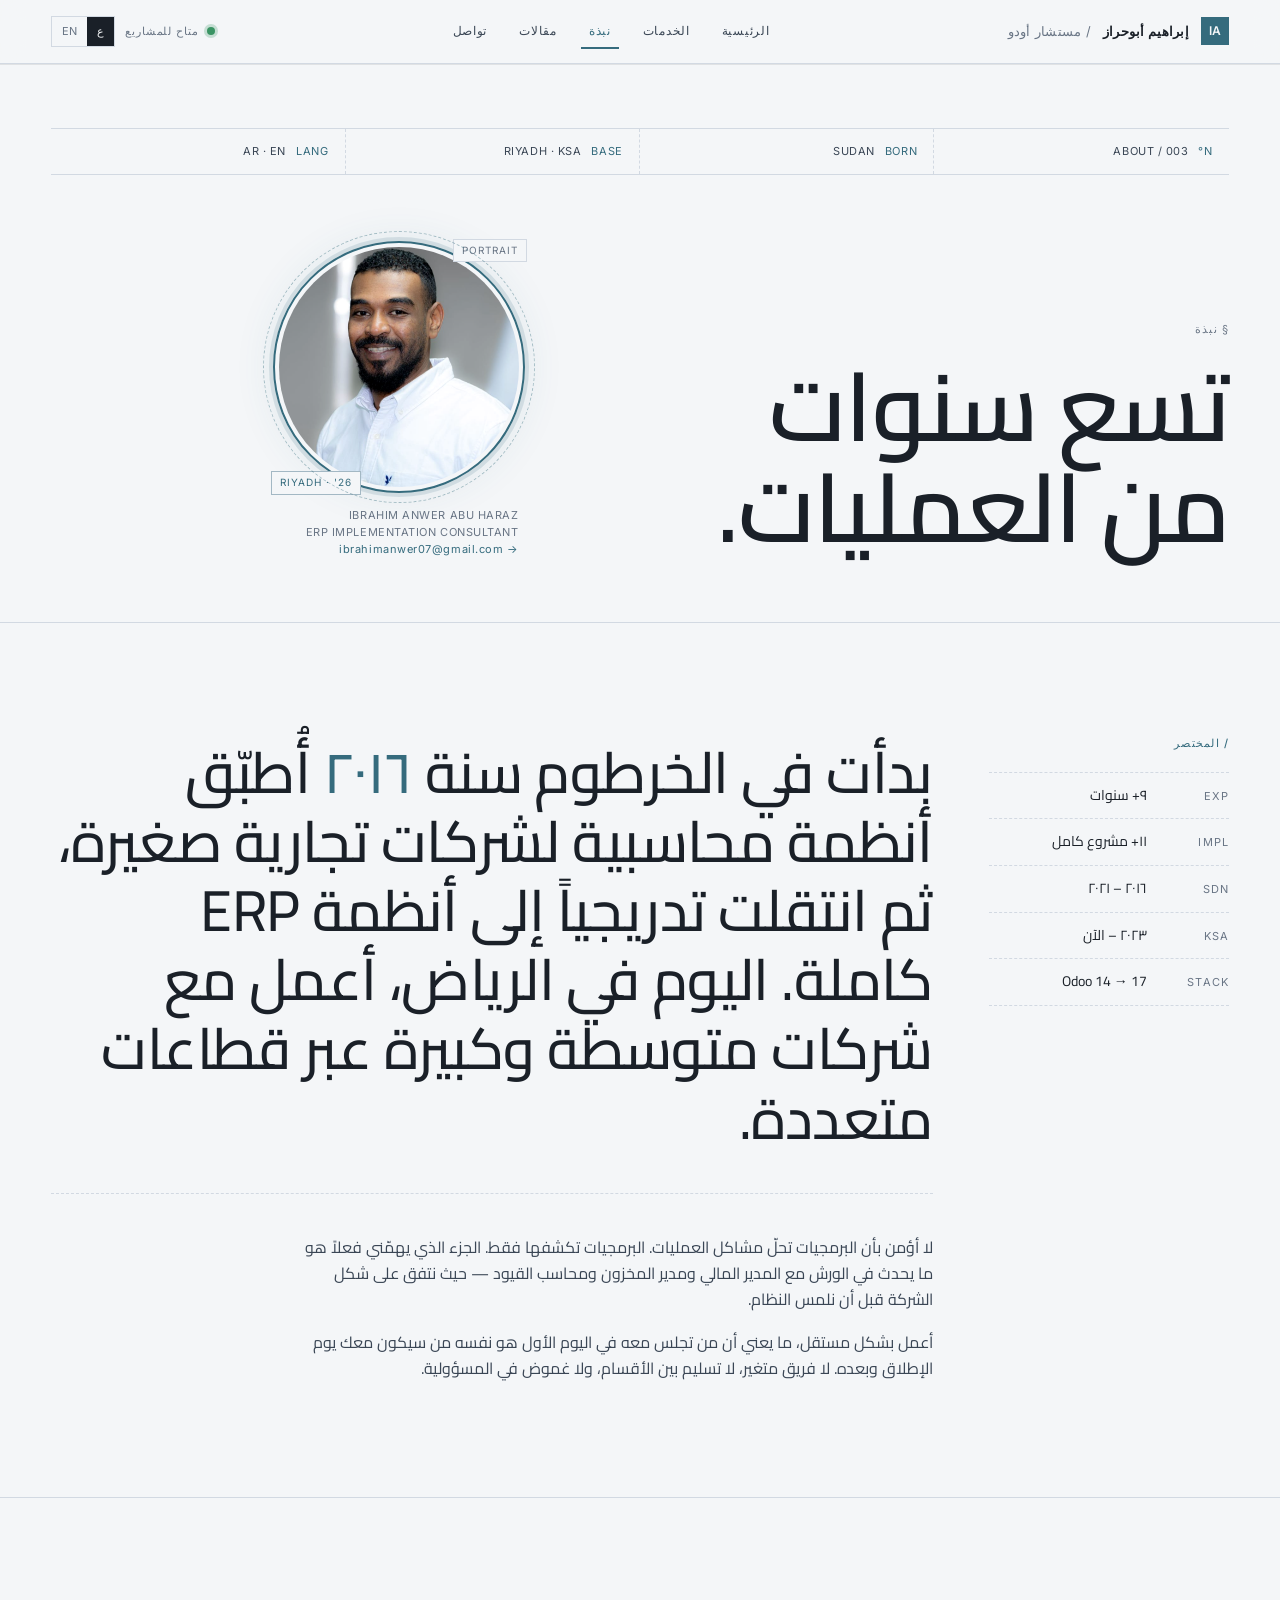
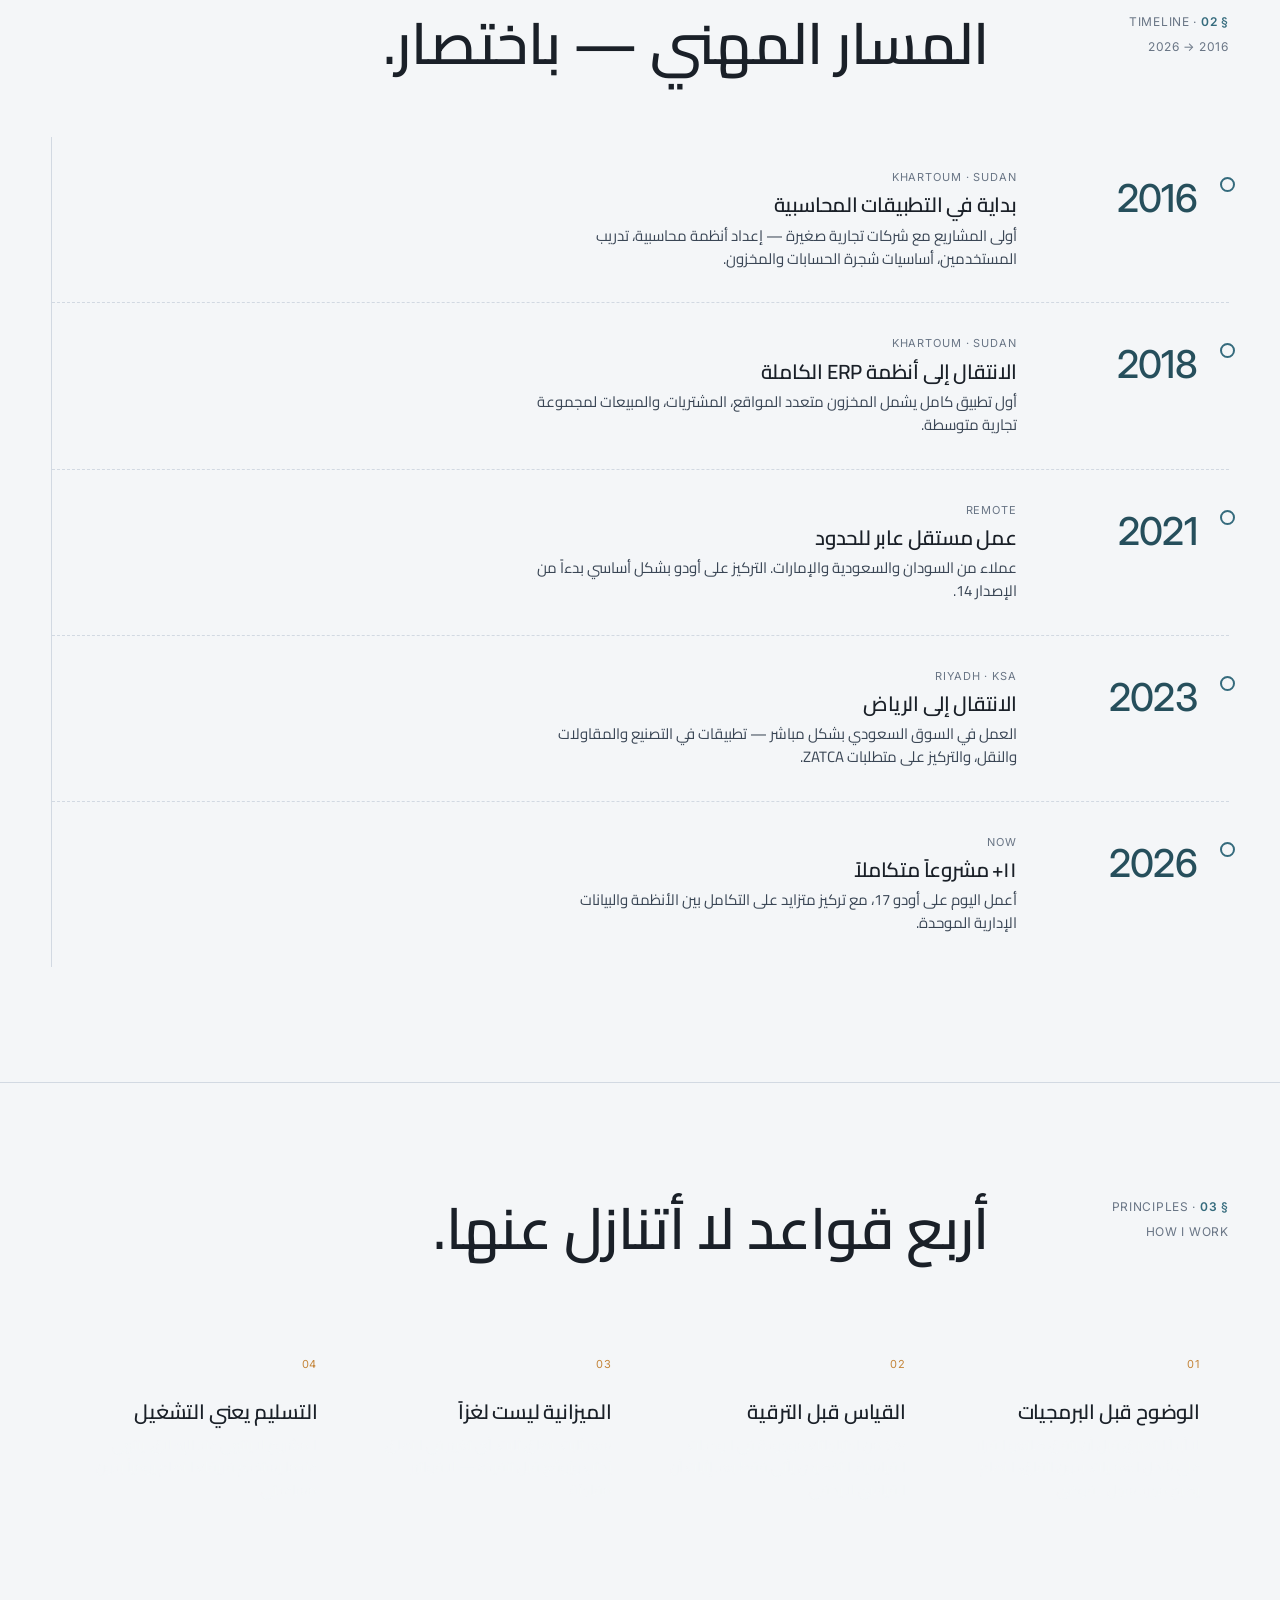
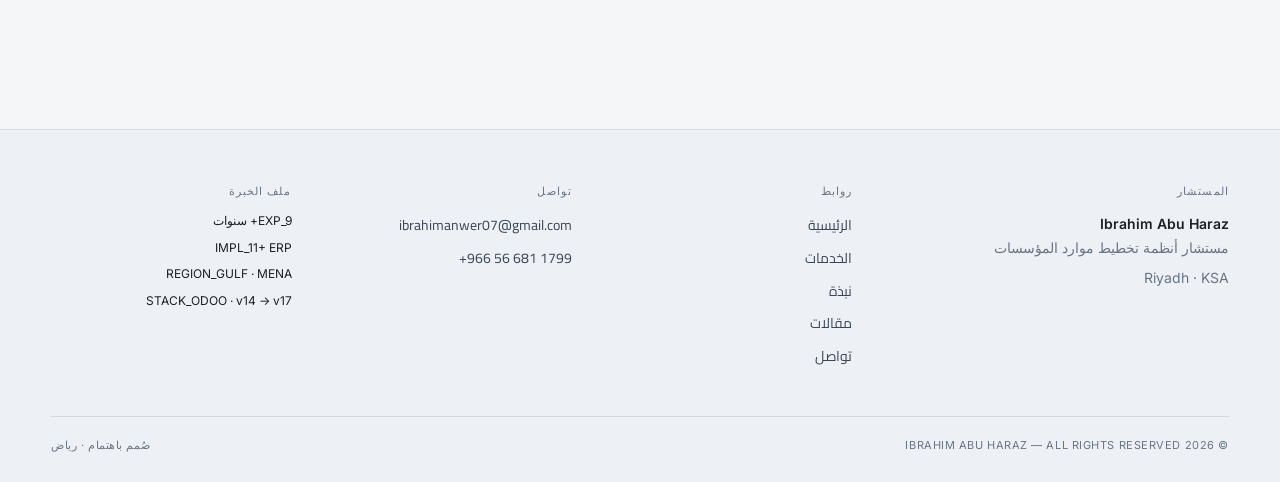
==== commit 7abca621: "change font" ====
--- a/about.html
+++ b/about.html
@@ -6,7 +6,7 @@
 <title>About — Ibrahim Abu Haraz</title>
 <link rel="preconnect" href="https://fonts.googleapis.com" />
 <link rel="preconnect" href="https://fonts.gstatic.com" crossorigin />
-<link href="https://fonts.googleapis.com/css2?family=IBM+Plex+Mono:wght@300;400;500;600&family=IBM+Plex+Sans+Arabic:wght@300;400;500;600;700&family=IBM+Plex+Sans:wght@300;400;500;600;700&family=IBM+Plex+Serif:ital,wght@0,400;1,400&display=swap" rel="stylesheet" />
+<link href="https://fonts.googleapis.com/css2?family=Inter:wght@300;400;500;600;700;800&family=Cairo:wght@300;400;500;600;700;800&display=swap" rel="stylesheet" />
 <link rel="stylesheet" href="assets/shared.css" />
 <link rel="stylesheet" href="assets/pages.css" />
 </head>
--- a/assets/shared.css
+++ b/assets/shared.css
@@ -5,23 +5,23 @@
 
 :root {
   /* Color tokens */
-  --bg:        oklch(97.5% 0.005 220);
-  --bg-2:      oklch(95% 0.006 220);
-  --ink:       oklch(18% 0.018 230);
-  --ink-2:     oklch(32% 0.018 225);
-  --muted:     oklch(52% 0.012 225);
-  --line:      oklch(86% 0.008 220);
-  --line-2:    oklch(91% 0.006 220);
-  --teal:      oklch(42% 0.07 200);
-  --teal-deep: oklch(32% 0.06 205);
-  --teal-tint: oklch(94% 0.018 200);
-  --amber:     oklch(70% 0.13 70);
-  --green:     oklch(62% 0.13 155);
+  --bg:        #f4f6f8;
+  --bg-2:      #edf0f4;
+  --ink:       #1a2028;
+  --ink-2:     #3a4655;
+  --muted:     #697585;
+  --line:      #d2d9e2;
+  --line-2:    #e3e8ef;
+  --teal:      #356b7d;
+  --teal-deep: #264f5c;
+  --teal-tint: #e4f2f5;
+  --amber:     #c4853a;
+  --green:     #3a9464;
 
   /* Type */
-  --f-sans: "IBM Plex Sans Arabic", "IBM Plex Sans", system-ui, sans-serif;
-  --f-mono: "IBM Plex Mono", ui-monospace, Menlo, monospace;
-  --f-serif: "IBM Plex Serif", Georgia, serif;
+  --f-sans: "Cairo", "Inter", system-ui, sans-serif;
+  --f-mono: "Inter", ui-monospace, monospace;
+  --f-serif: Georgia, serif;
 
   /* Layout */
   --maxw: 1320px;
@@ -30,6 +30,8 @@
 }
 
 * { box-sizing: border-box; }
+
+html { scroll-behavior: smooth; }
 
 html, body {
   margin: 0;
@@ -44,20 +46,8 @@
 }
 
 body {
-  /* Faint vertical column grid as a design element */
-  background-image:
-    linear-gradient(to right,
-      transparent 0,
-      transparent calc(100% / 12 - 1px),
-      var(--line-2) calc(100% / 12 - 1px),
-      var(--line-2) calc(100% / 12),
-      transparent calc(100% / 12));
-  background-size: calc(100% / 12) 100%;
-  background-position: 0 0;
-  background-repeat: repeat-x;
-}
-
-@media (max-width: 900px) { body { background-image: none; } }
+  background-image: none;
+}
 
 a { color: inherit; text-decoration: none; }
 img { max-width: 100%; display: block; }
@@ -66,8 +56,8 @@
 /* ---------- Direction handling ---------- */
 html[lang="ar"] { direction: rtl; }
 html[lang="en"] { direction: ltr; }
-html[lang="ar"] body { font-family: var(--f-sans); }
-html[lang="en"] body { font-family: "IBM Plex Sans", system-ui, sans-serif; }
+html[lang="ar"] body { font-family: "Cairo", sans-serif; }
+html[lang="en"] body { font-family: "Inter", sans-serif; }
 
 /* hide opposite-language nodes */
 html[lang="ar"] [data-en]:not([data-ar]) { display: none; }
@@ -90,9 +80,11 @@
   position: sticky;
   top: 0;
   z-index: 50;
-  background: color-mix(in oklab, var(--bg) 92%, transparent);
-  backdrop-filter: blur(8px);
+  background: rgba(244, 246, 248, 0.88);
+  backdrop-filter: blur(12px);
+  -webkit-backdrop-filter: blur(12px);
   border-bottom: 1px solid var(--line);
+  box-shadow: 0 1px 0 rgba(0,0,0,0.08);
 }
 .topbar .row {
   display: flex;
@@ -174,7 +166,7 @@
   width: 8px; height: 8px;
   border-radius: 50%;
   background: var(--green);
-  box-shadow: 0 0 0 3px color-mix(in oklab, var(--green) 25%, transparent);
+  box-shadow: 0 0 0 3px rgba(58, 148, 100, 0.25);
 }
 
 .lang-toggle {
@@ -205,14 +197,14 @@
 
 /* ---------- Headings ---------- */
 h1, h2, h3, h4 {
-  font-family: var(--f-sans);
+  font-family: "Cairo", "Inter", sans-serif;
   font-weight: 600;
   margin: 0;
   letter-spacing: -0.01em;
   line-height: 1.05;
   text-wrap: balance;
 }
-html[lang="en"] h1, html[lang="en"] h2, html[lang="en"] h3 { letter-spacing: -0.02em; }
+html[lang="en"] h1, html[lang="en"] h2, html[lang="en"] h3 { font-family: "Inter", sans-serif; letter-spacing: -0.02em; }
 
 .h-display { font-size: clamp(48px, 7.5vw, 104px); font-weight: 600; }
 .h-1 { font-size: clamp(36px, 4.5vw, 64px); font-weight: 600; }
@@ -265,7 +257,7 @@
 .btn-ghost {
   background: transparent;
   color: var(--ink);
-  border: 1px solid var(--line);
+  border: 1px solid #cfd4d8;
 }
 .btn-ghost:hover { background: var(--bg-2); border-color: var(--ink); color: var(--ink); }
 
@@ -385,23 +377,21 @@
   filter: saturate(0.95) contrast(1.02);
 }
 .portrait::before {
-  /* fine outer ring */
   content: "";
   position: absolute;
   inset: -6px;
-  border: 1px solid var(--line);
+  border: 2px solid #356b7d;
   border-radius: 50%;
   pointer-events: none;
+  box-shadow: 0 0 0 4px rgba(53,107,125,0.15), 0 0 40px rgba(53,107,125,0.1);
 }
 .portrait::after {
-  /* dashed offset arc to keep the technical/grid vocabulary */
   content: "";
   position: absolute;
-  inset: -14px;
-  border: 1px dashed color-mix(in oklab, var(--teal) 35%, transparent);
+  inset: -16px;
+  border: 1px dashed rgba(53,107,125,0.4);
   border-radius: 50%;
   pointer-events: none;
-  opacity: 0.7;
 }
 .portrait-meta {
   position: absolute;
@@ -416,7 +406,7 @@
   white-space: nowrap;
 }
 .portrait-meta.tl { top: -8px; inset-inline-start: -8px; }
-.portrait-meta.br { bottom: -8px; inset-inline-end: -8px; color: var(--teal); border-color: color-mix(in oklab, var(--teal) 30%, var(--line)); }
+.portrait-meta.br { bottom: -8px; inset-inline-end: -8px; color: var(--teal); border-color: #a3b8c4; }
 
 /* ---------- Reveal animation ---------- */
 .reveal { opacity: 0; transform: translateY(12px); transition: opacity 600ms ease, transform 600ms ease; }
--- a/assets/pages.css
+++ b/assets/pages.css
@@ -228,16 +228,16 @@
   display: grid;
   grid-template-columns: repeat(4, 1fr);
   gap: 0;
-  border-top: 1px solid color-mix(in oklab, var(--bg) 18%, transparent);
-  border-inline-start: 1px solid color-mix(in oklab, var(--bg) 18%, transparent);
+  border-top: 1px solid rgba(244, 246, 248, 0.18);
+  border-inline-start: 1px solid rgba(244, 246, 248, 0.18);
 }
 @media (max-width: 980px) { .principles { grid-template-columns: 1fr 1fr; } }
 @media (max-width: 600px) { .principles { grid-template-columns: 1fr; } }
 
 .principle {
   padding: 32px 28px;
-  border-inline-end: 1px solid color-mix(in oklab, var(--bg) 18%, transparent);
-  border-bottom: 1px solid color-mix(in oklab, var(--bg) 18%, transparent);
+  border-inline-end: 1px solid rgba(244, 246, 248, 0.18);
+  border-bottom: 1px solid rgba(244, 246, 248, 0.18);
   display: flex;
   flex-direction: column;
   gap: 12px;
@@ -249,7 +249,7 @@
   letter-spacing: 0.08em;
   margin-bottom: 16px;
 }
-.principle p { font-size: 14px; line-height: 1.6; color: color-mix(in oklab, var(--bg) 70%, transparent); }
+.principle p { font-size: 14px; line-height: 1.6; color: rgba(244, 246, 248, 0.70); }
 
 /* ============================================================
    CONTACT PAGE
@@ -436,24 +436,24 @@
   align-items: center;
   gap: 12px;
   padding: 14px 16px;
-  background: color-mix(in oklab, var(--amber) 14%, var(--bg));
-  border: 1px solid color-mix(in oklab, var(--amber) 55%, var(--line));
+  background: #ede6dd;
+  border: 1px solid #caab86;
   font-size: 14px;
   color: var(--ink);
 }
-.form-error .mono { color: color-mix(in oklab, var(--amber) 50%, var(--ink)); font-size: 12px; }
+.form-error .mono { color: #6f5331; font-size: 12px; }
 
 .form-success {
   display: flex;
   align-items: center;
   gap: 12px;
   padding: 14px 16px;
-  background: color-mix(in oklab, var(--green) 12%, var(--bg));
-  border: 1px solid color-mix(in oklab, var(--green) 50%, var(--line));
+  background: #deeae6;
+  border: 1px solid #86b7a3;
   font-size: 14px;
   color: var(--ink);
 }
-.form-success .mono { color: color-mix(in oklab, var(--green) 60%, var(--ink)); font-size: 12px; }
+.form-success .mono { color: #2d664c; font-size: 12px; }
 
 /* ============================================================
    ARTICLES / NOTES PAGE
